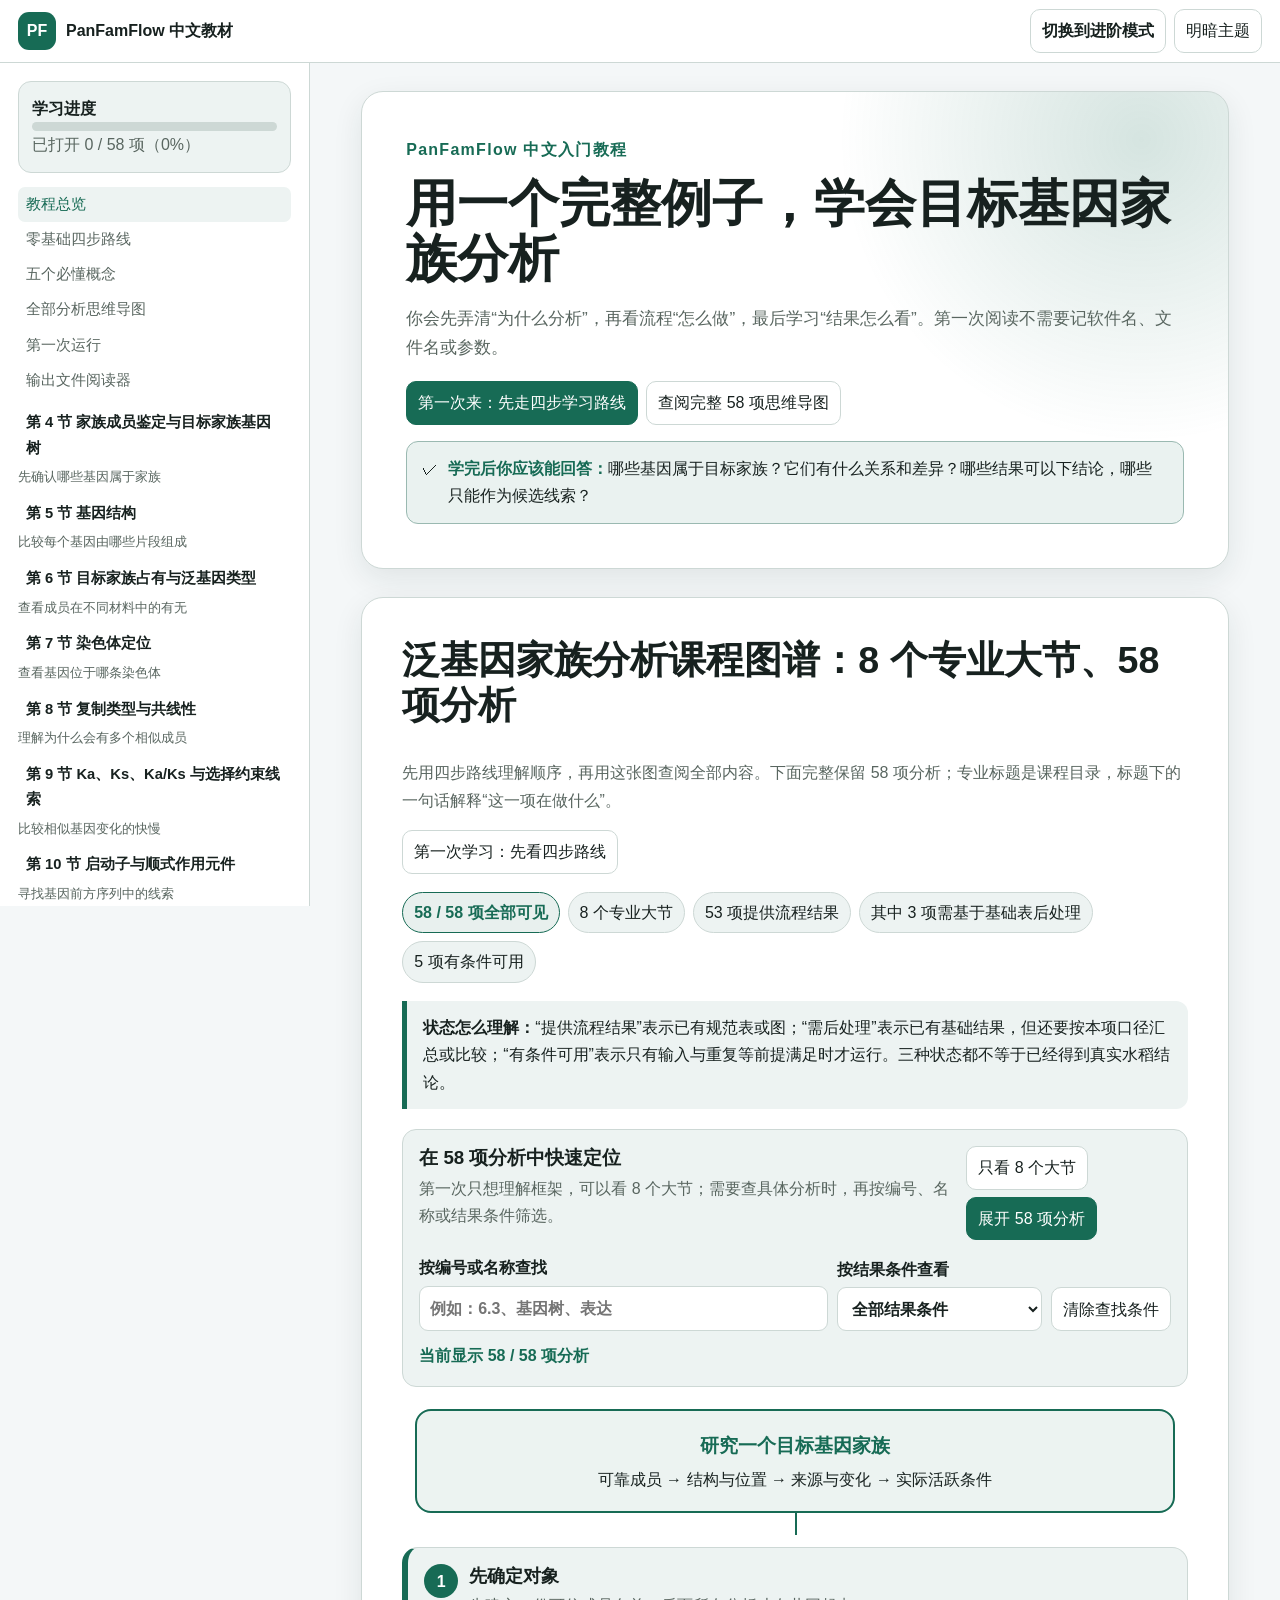
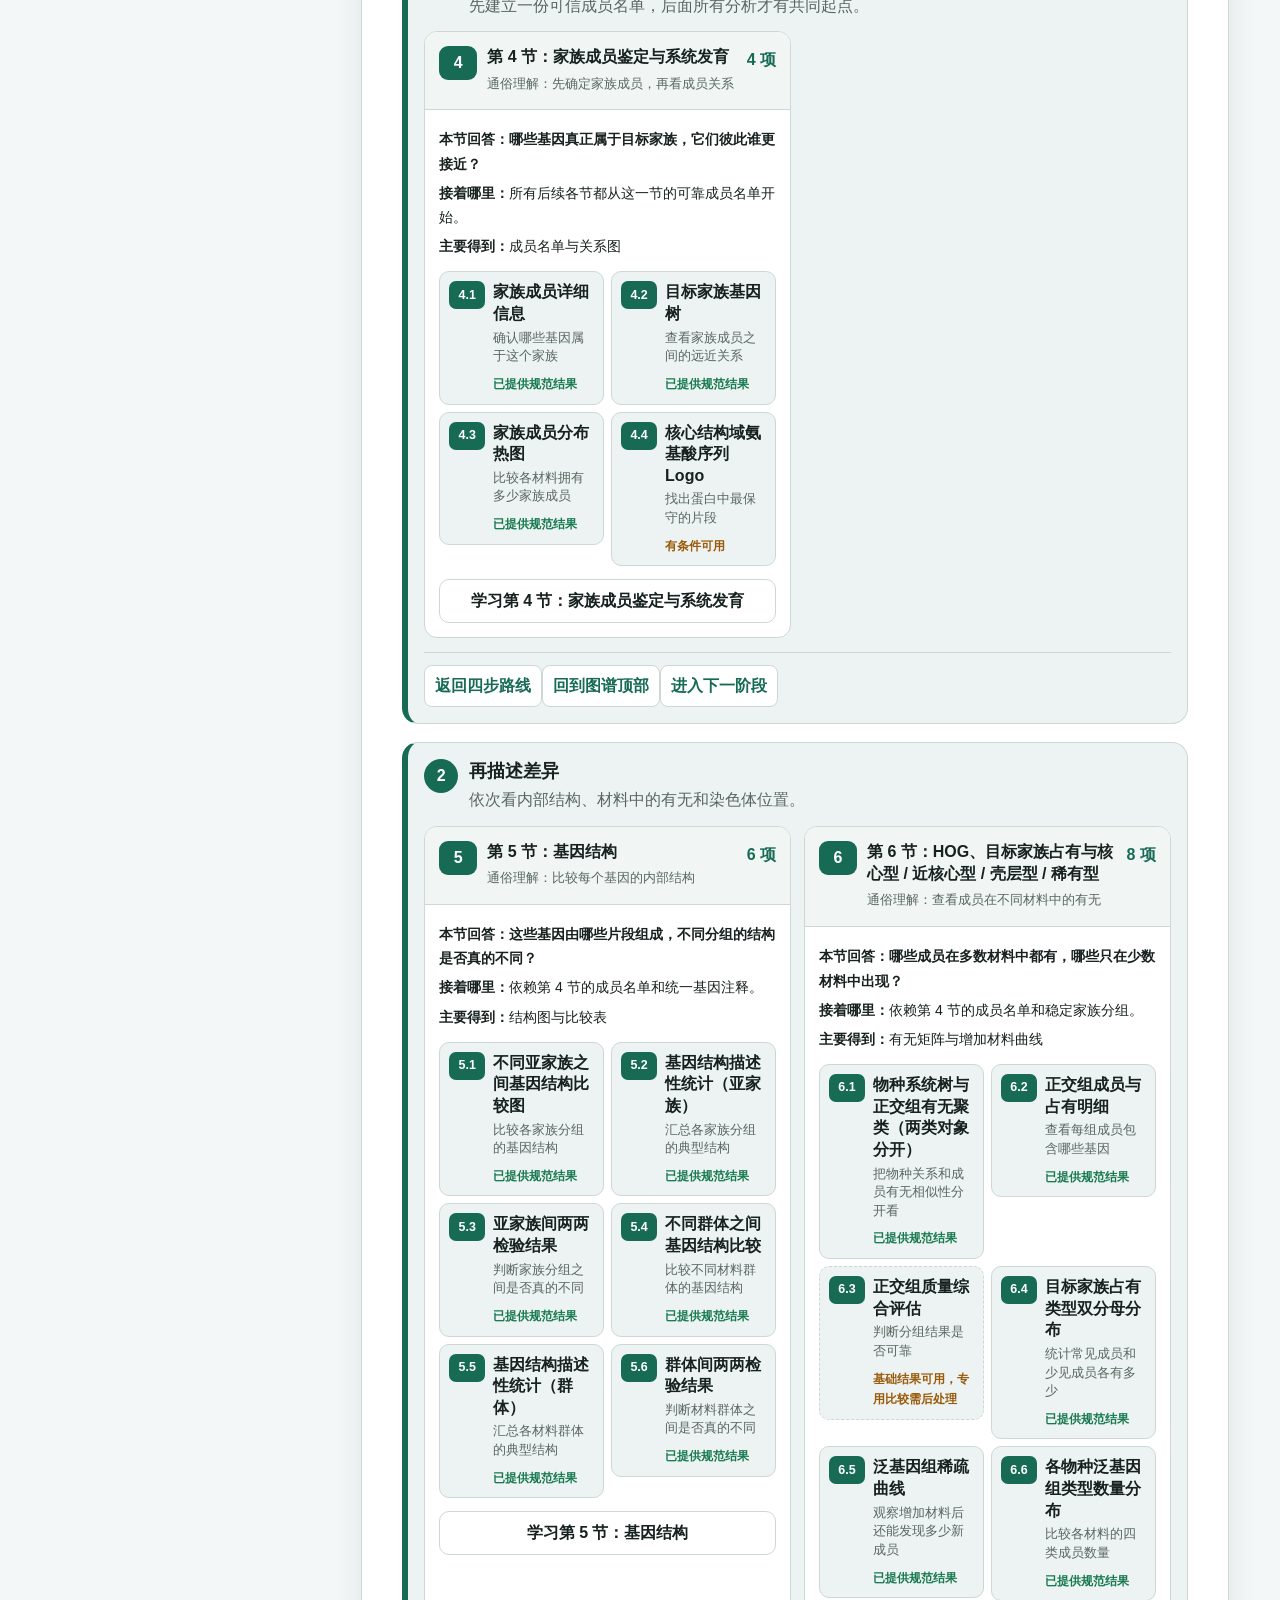
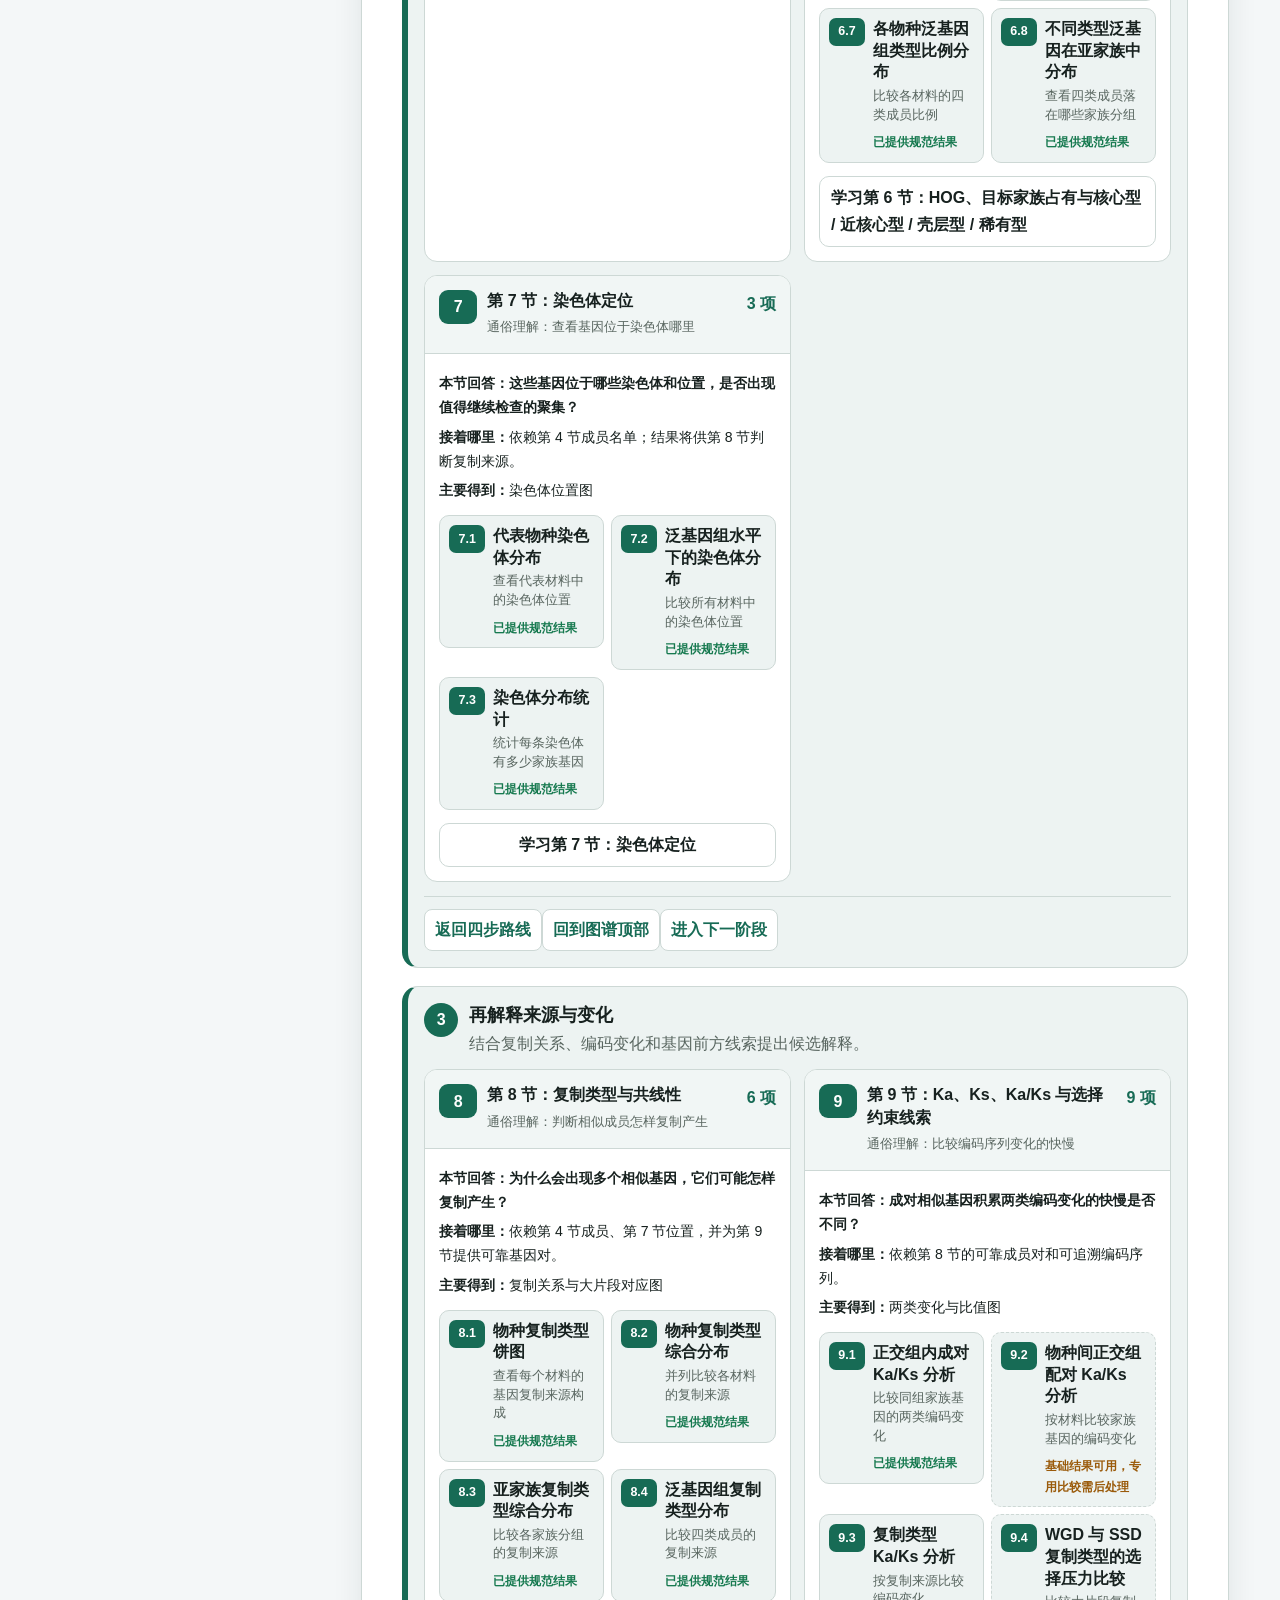
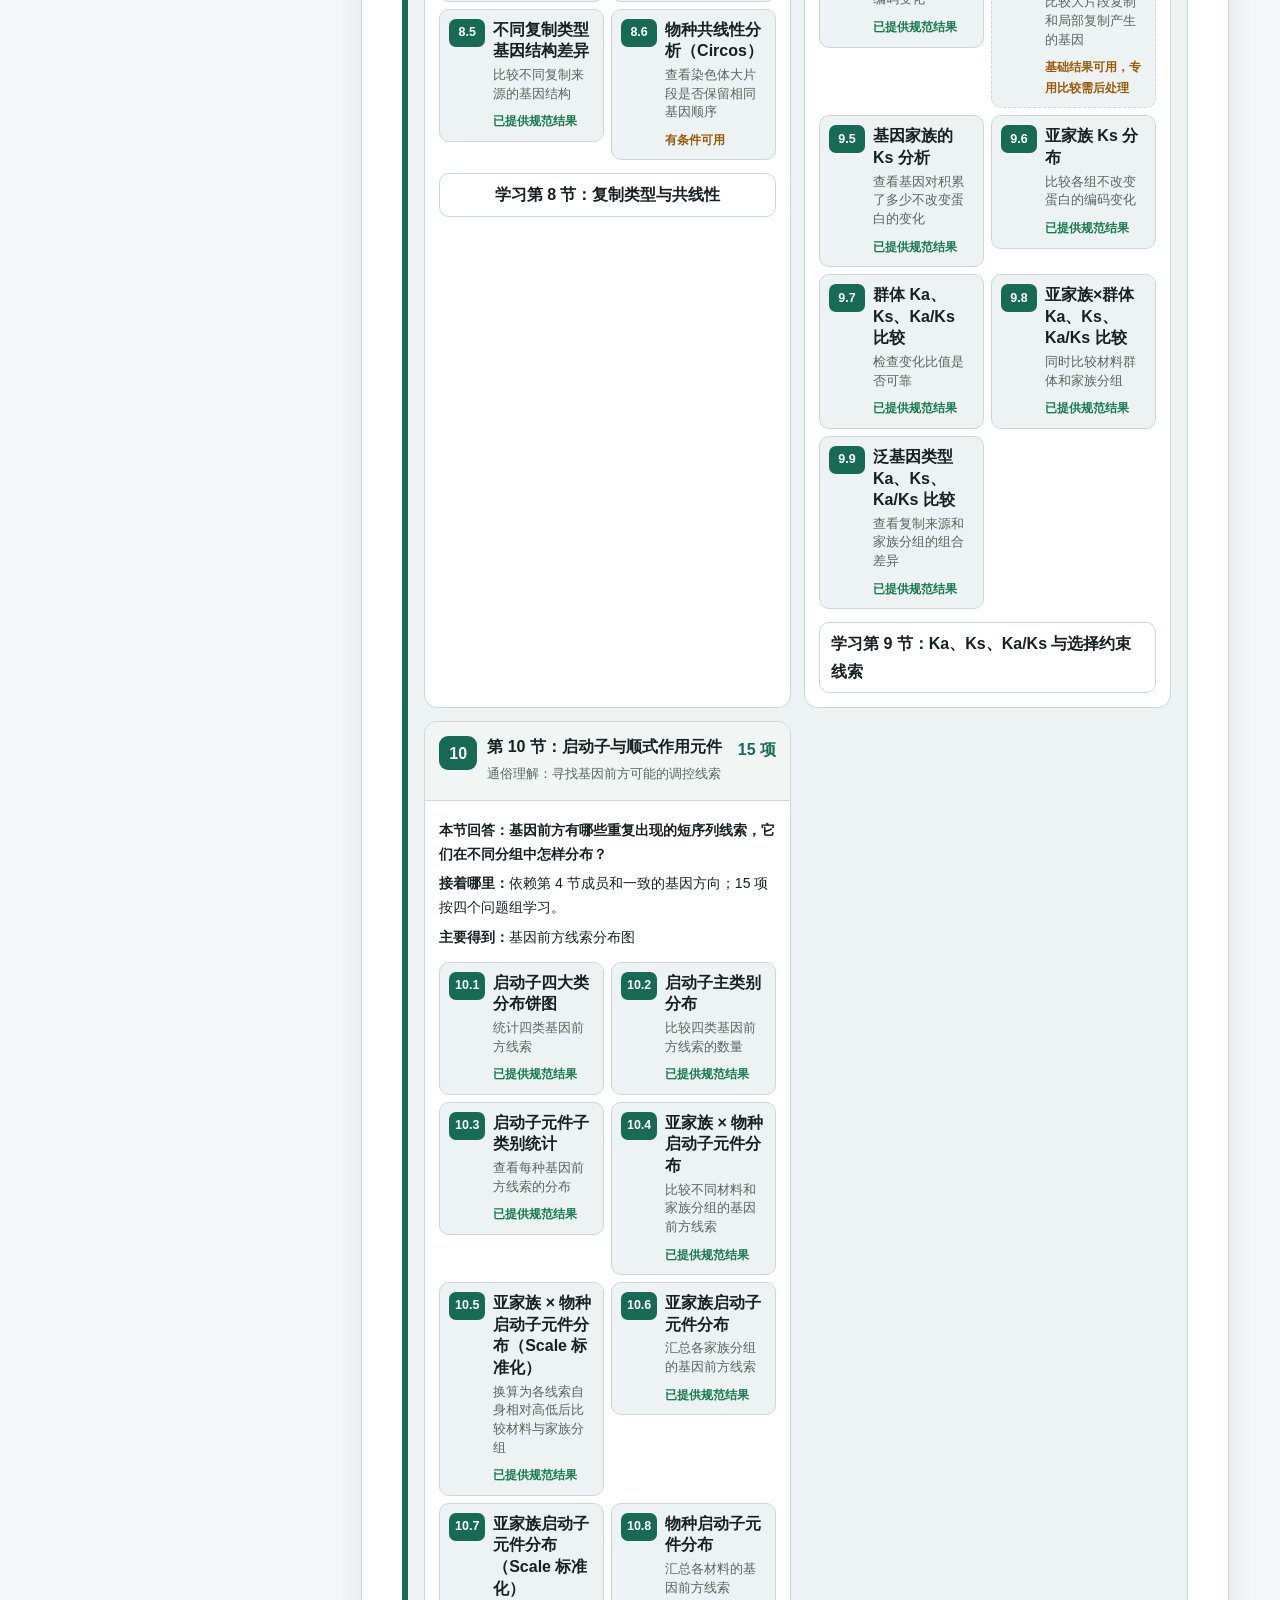
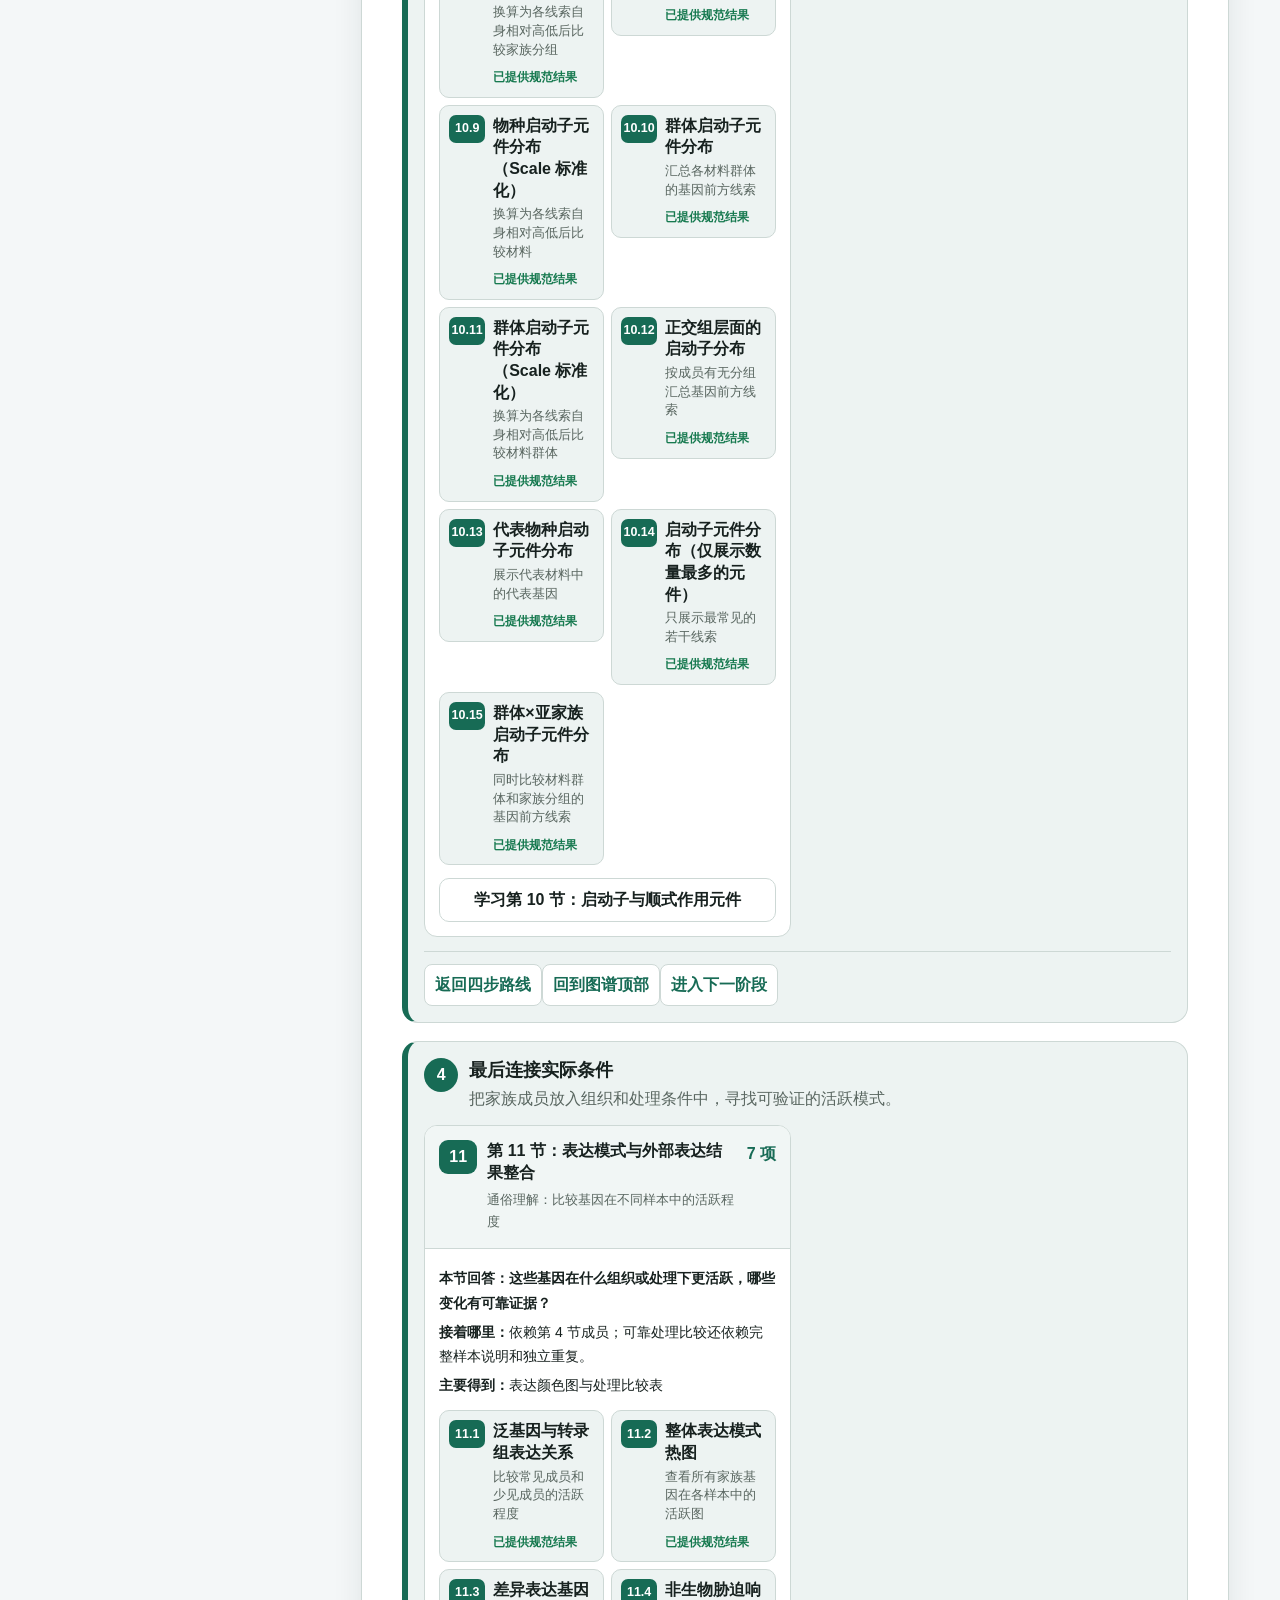
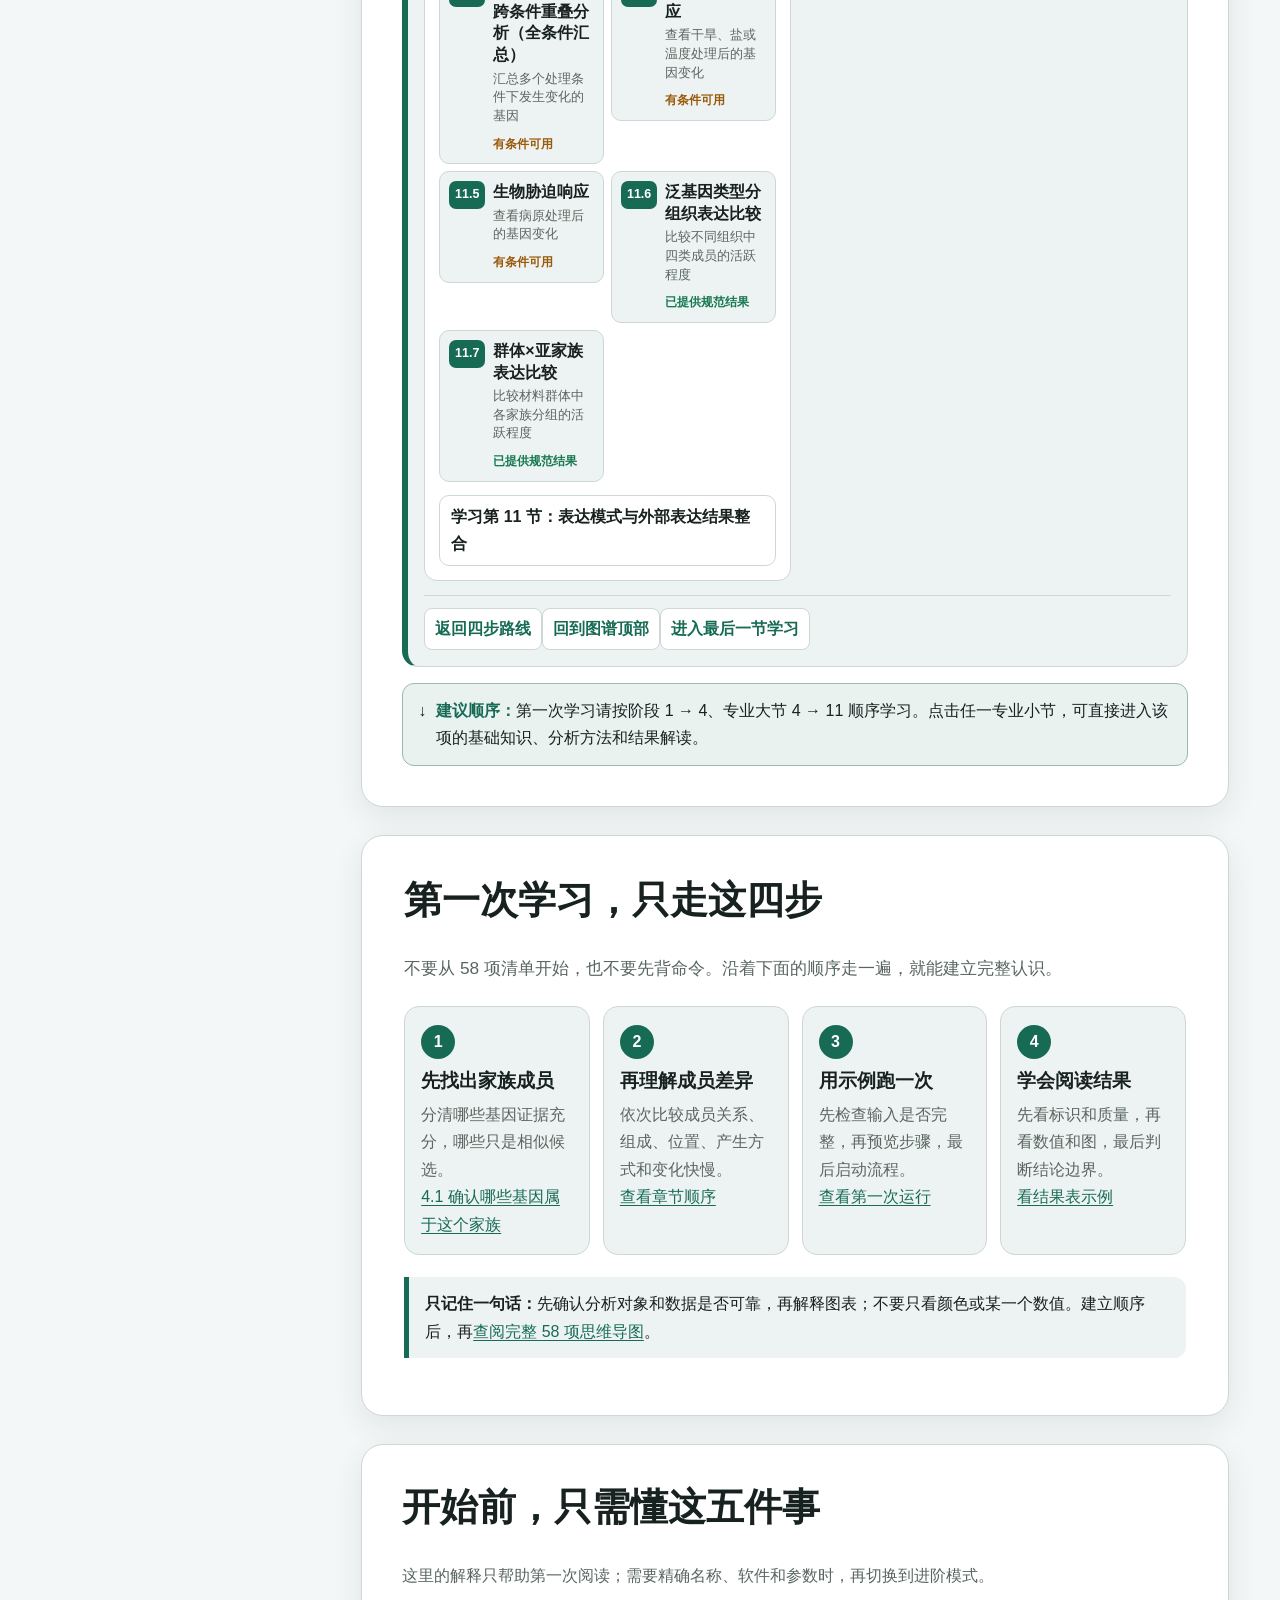
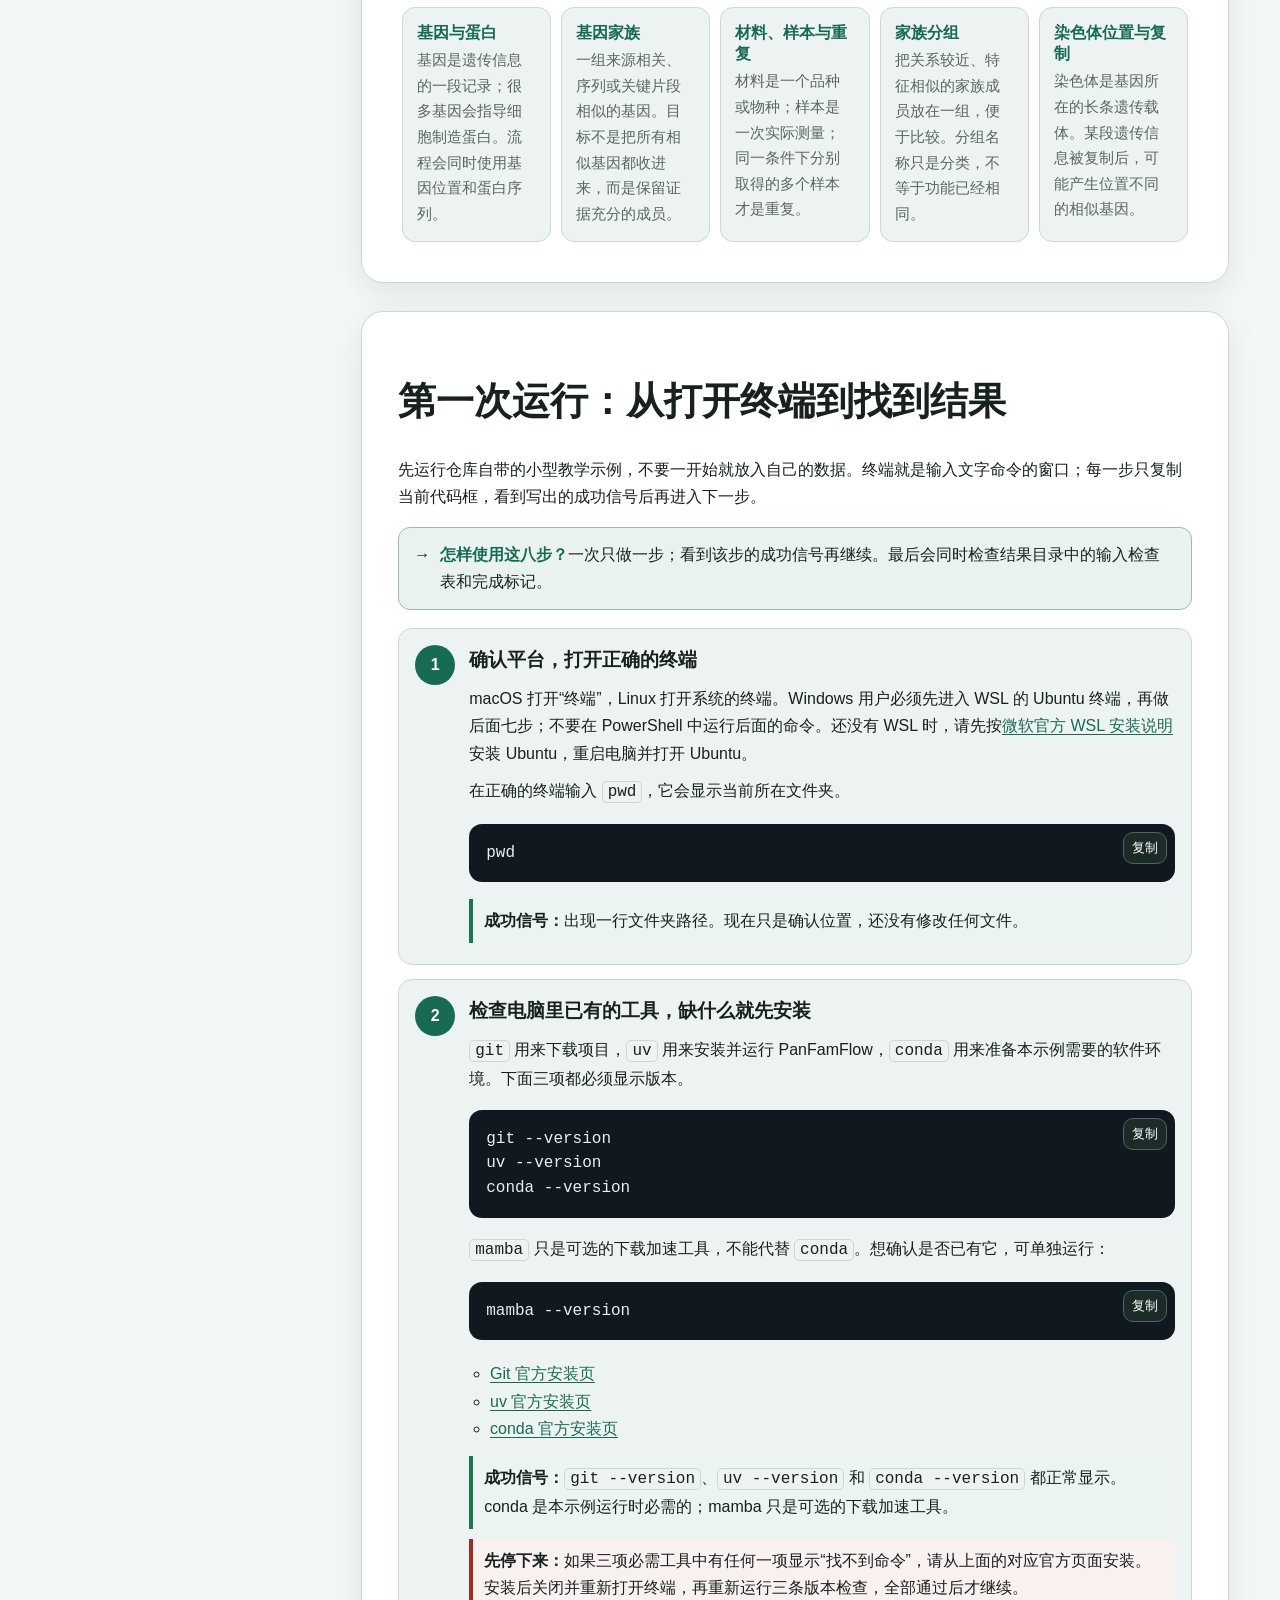
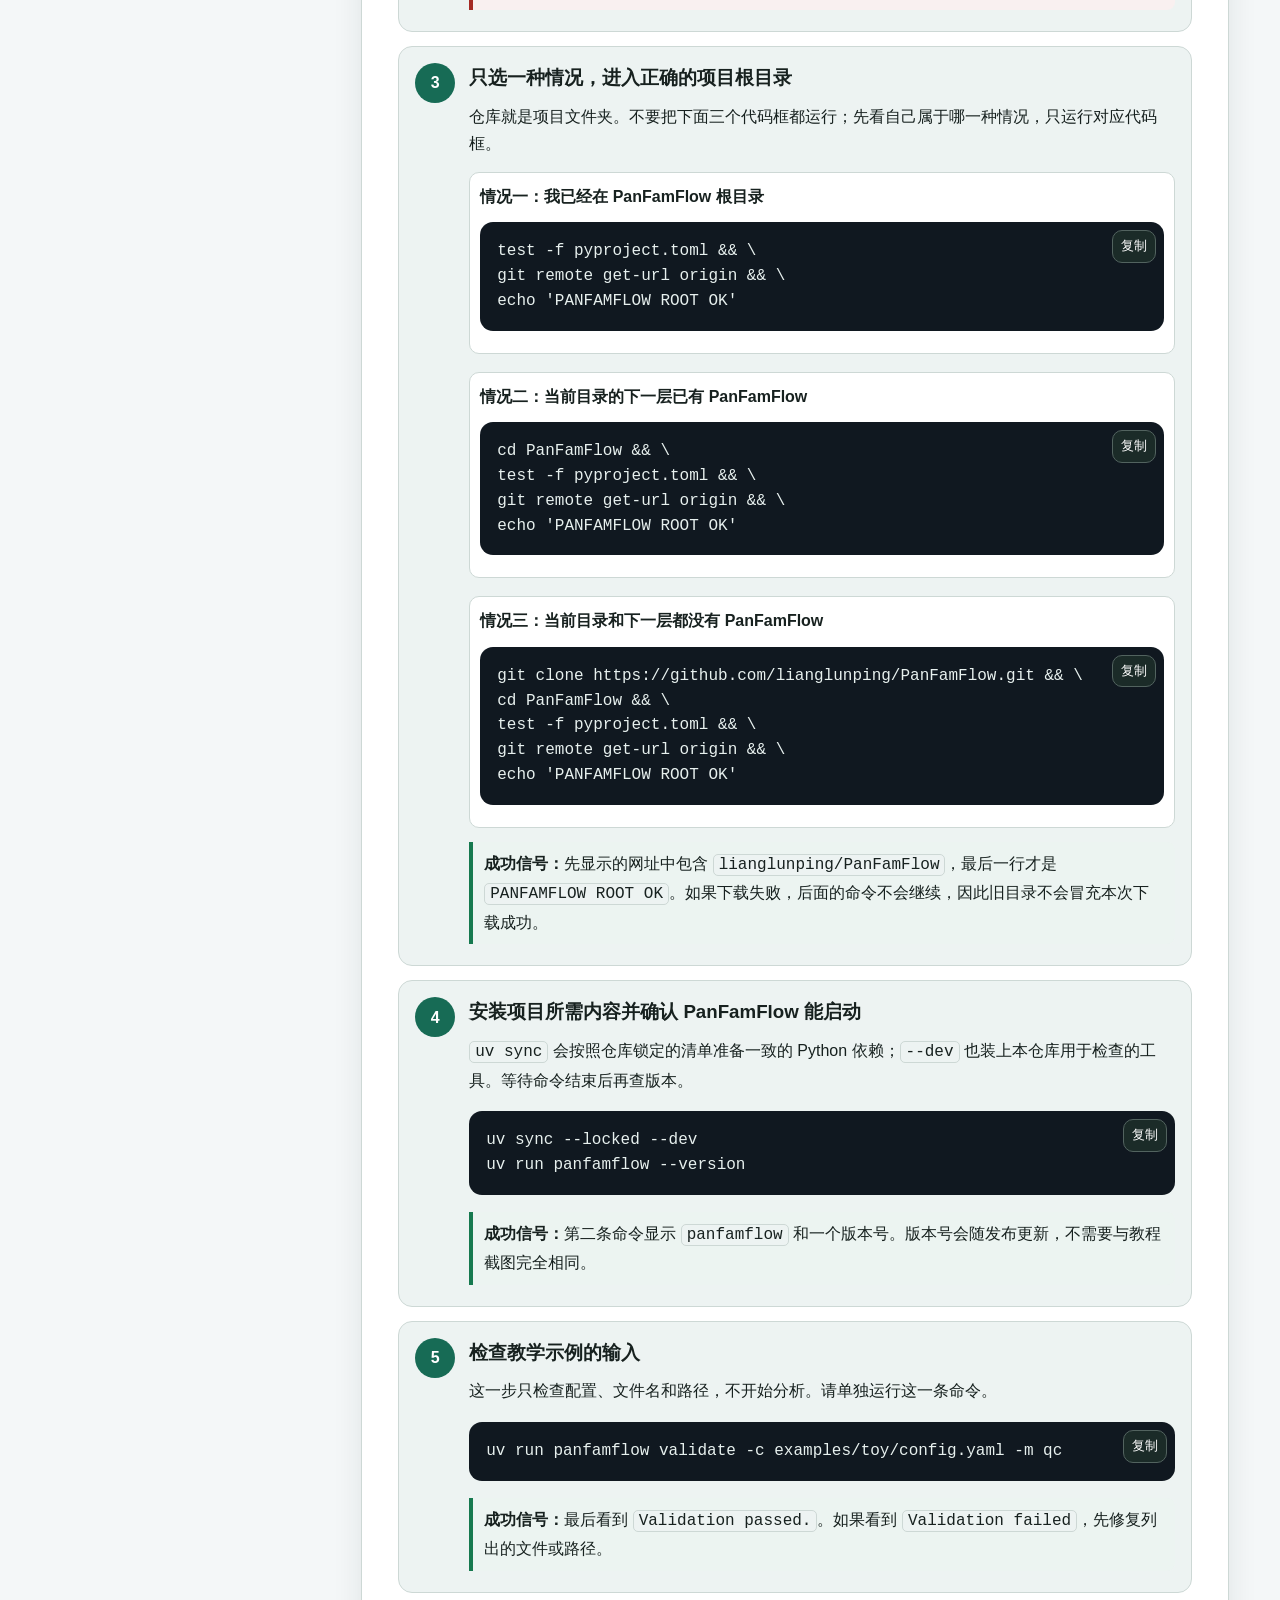
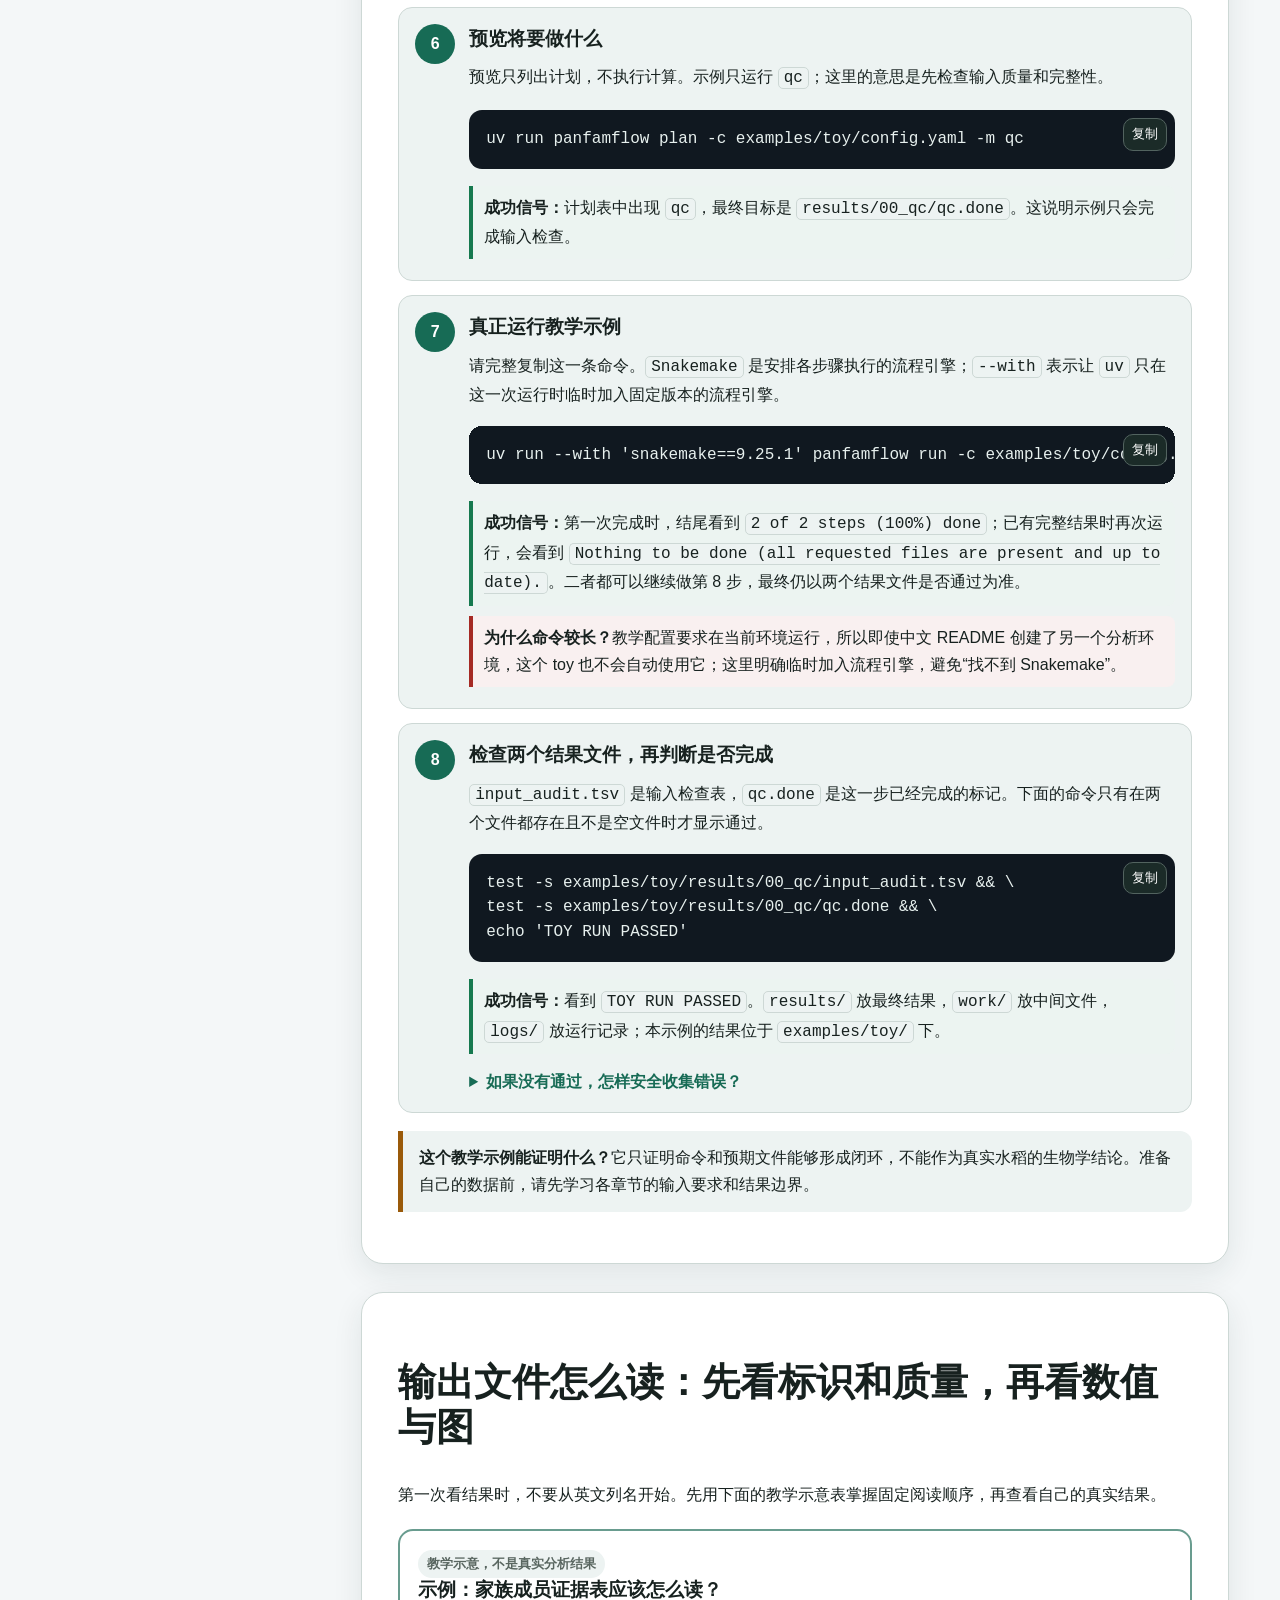
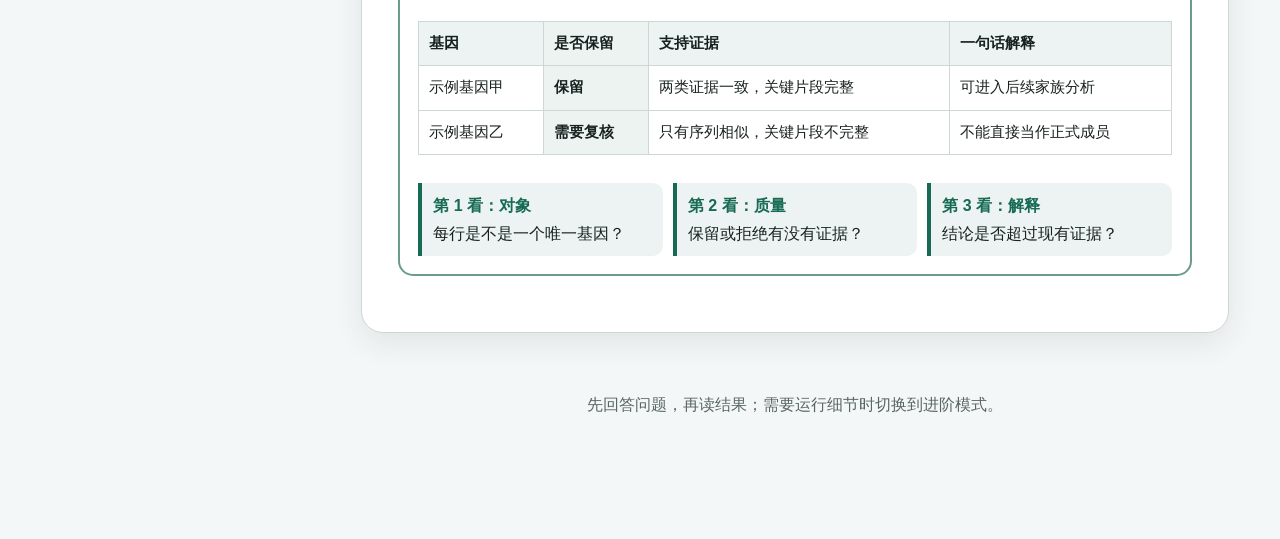
==== docs/index.html @ f328c78a "Add navigation controls to tutorial map" ====
<!doctype html>
<html lang="zh-CN">
<head>
<meta charset="utf-8">
<meta name="viewport" content="width=device-width,initial-scale=1">
<meta name="description" content="PanFamFlow 目标泛基因家族分析中文交互式教程：58 项证据状态、输入、运行、输出、QC 与科学边界。">
<meta name="color-scheme" content="light dark">
<title>PanFamFlow 中文交互式教程｜从概念到结果解读</title>
<style>
:root{--bg:#f4f7f8;--panel:#fff;--panel2:#edf3f2;--text:#17211f;--muted:#596660;--line:#cdd8d5;--brand:#176b55;--brand2:#0e4f3e;--accent:#9a5a0a;--danger:#a52a24;--ok:#16794f;--external:#5c4bb5;--unsupported:#7f2530;--code:#101820;--codeText:#e7f0ee;--focus:#ffb703;--shadow:0 10px 30px rgba(19,46,39,.09);--radius:16px;--sidebar:310px}
[data-theme="dark"]{--bg:#0b1211;--panel:#131d1a;--panel2:#1b2925;--text:#e8f1ee;--muted:#a9b8b3;--line:#334841;--brand:#63d0ae;--brand2:#91e1c8;--accent:#f0b45c;--danger:#ff9188;--ok:#76dcb7;--external:#b7a8ff;--unsupported:#ff9aa7;--code:#070c0b;--codeText:#e1ece8;--shadow:0 12px 34px rgba(0,0,0,.3)}
*{box-sizing:border-box}html{scroll-behavior:smooth;scroll-padding-top:76px}html,body{max-width:100%;overflow-x:hidden}body{margin:0;background:var(--bg);color:var(--text);font-family:-apple-system,BlinkMacSystemFont,"Segoe UI","PingFang SC","Microsoft YaHei",Arial,sans-serif;line-height:1.72}a{color:var(--brand);text-underline-offset:3px}button,input,select,textarea{font:inherit}button:focus-visible,a:focus-visible,input:focus-visible,select:focus-visible,summary:focus-visible,[tabindex]:focus-visible{outline:3px solid var(--focus);outline-offset:3px}.skip-link{position:fixed;top:-70px;left:12px;z-index:999;background:var(--brand);color:#fff;padding:8px 12px;border-radius:8px}.skip-link:focus{top:12px}.topbar{position:sticky;top:0;z-index:90;display:flex;justify-content:space-between;align-items:center;gap:12px;padding:9px 18px;border-bottom:1px solid var(--line);background:color-mix(in srgb,var(--panel) 94%,transparent);backdrop-filter:blur(12px)}.brand{display:flex;align-items:center;gap:10px;min-width:0}.brand-mark{display:grid;place-items:center;width:38px;height:38px;border-radius:11px;background:var(--brand);color:#fff;font-weight:900}.brand-text{white-space:nowrap;overflow:hidden;text-overflow:ellipsis}.top-actions{display:flex;gap:8px;align-items:center}.button,button{border:1px solid var(--line);background:var(--panel);color:var(--text);border-radius:10px;padding:7px 11px;cursor:pointer}.button{text-decoration:none;display:inline-flex;align-items:center}.button:hover,button:hover{border-color:var(--brand);color:var(--brand)}.primary{background:var(--brand)!important;color:#fff!important;border-color:var(--brand)!important}.layout{max-width:1700px;margin:auto;display:grid;grid-template-columns:var(--sidebar) minmax(0,1fr)}aside.sidebar{position:sticky;top:57px;height:calc(100vh - 57px);overflow:auto;background:var(--panel);border-right:1px solid var(--line);padding:18px}.progress-card,.filter-card{border:1px solid var(--line);background:var(--panel2);padding:13px;border-radius:13px;margin-bottom:14px}.progress-track{height:9px;background:var(--line);border-radius:99px;overflow:hidden}.progress-fill{height:100%;width:0;background:var(--brand);transition:width .25s}.progress-text,.muted{color:var(--muted)}.sidebar nav a{display:block;text-decoration:none;color:var(--muted);padding:5px 8px;border-radius:7px;font-size:.92rem}.sidebar nav a:hover,.sidebar nav a.active{background:var(--panel2);color:var(--brand)}.sidebar .nav-chapter{font-weight:800;margin-top:7px;color:var(--text)}.sidebar small{display:block;color:var(--muted)}main{min-width:0;padding:28px clamp(16px,4vw,58px) 90px}.hero,.reference-section,.chapter{background:var(--panel);border:1px solid var(--line);border-radius:22px;box-shadow:var(--shadow);margin-bottom:28px}.hero{padding:clamp(24px,5vw,58px);background:radial-gradient(circle at 90% 10%,color-mix(in srgb,var(--brand) 18%,transparent),transparent 34%),var(--panel)}.eyebrow{font-weight:900;color:var(--brand);letter-spacing:.08em;text-transform:uppercase}.hero h1{font-size:clamp(2.1rem,5vw,4.7rem);line-height:1.08;margin:.25em 0}.hero p{max-width:980px;font-size:1.08rem;color:var(--muted)}.hero-actions,.badges{display:flex;flex-wrap:wrap;gap:8px;margin-top:18px}.badge{border:1px solid var(--line);background:var(--panel2);border-radius:99px;padding:4px 10px;font-size:.88rem}.reference-section{padding:clamp(20px,3.5vw,36px)}h2{font-size:clamp(1.55rem,3vw,2.35rem);line-height:1.2}h3{line-height:1.32}code,pre{font-family:"SFMono-Regular",Consolas,"Liberation Mono",monospace}.inline-code,code:not(pre code){background:var(--panel2);border:1px solid var(--line);padding:1px 5px;border-radius:5px}.code-wrap{position:relative;margin:12px 0}.code-wrap pre{background:var(--code);color:var(--codeText);padding:17px;border-radius:13px;overflow:auto;line-height:1.55;margin:0}.copy-btn{position:absolute;right:8px;top:8px;background:#1b2b28;color:#fff;border-color:#52635f;padding:4px 8px;font-size:.82rem}.copy-btn.copied{background:var(--ok)}.callout{border-left:5px solid var(--brand);background:var(--panel2);padding:13px 16px;border-radius:0 12px 12px 0;margin:15px 0}.callout.warn{border-left-color:var(--accent)}.callout.danger{border-left-color:var(--danger)}.grid{display:grid;grid-template-columns:repeat(auto-fit,minmax(240px,1fr));gap:14px}.card{border:1px solid var(--line);background:var(--panel2);border-radius:14px;padding:15px}.state-grid{display:grid;grid-template-columns:repeat(4,minmax(0,1fr));gap:10px}.state-card{border:1px solid var(--line);border-top-width:5px;border-radius:12px;padding:13px;background:var(--panel)}.state-card.implemented{border-top-color:var(--ok)}.state-card.conditional{border-top-color:var(--accent)}.state-card.external{border-top-color:var(--external)}.state-card.unsupported{border-top-color:var(--unsupported)}.state-badge{display:inline-flex;align-items:center;border-radius:99px;padding:4px 9px;font-size:.78rem;font-weight:900;white-space:nowrap}.state-badge.implemented{background:color-mix(in srgb,var(--ok) 16%,transparent);color:var(--ok)}.state-badge.conditional{background:color-mix(in srgb,var(--accent) 17%,transparent);color:var(--accent)}.state-badge.external{background:color-mix(in srgb,var(--external) 17%,transparent);color:var(--external)}.state-badge.unsupported{background:color-mix(in srgb,var(--unsupported) 16%,transparent);color:var(--unsupported)}.filter-toolbar{display:grid;grid-template-columns:minmax(250px,2fr) repeat(2,minmax(160px,1fr));gap:10px;position:sticky;top:66px;z-index:60;padding:12px;background:color-mix(in srgb,var(--panel) 96%,transparent);border:1px solid var(--line);border-radius:13px;box-shadow:var(--shadow)}.filter-toolbar input,.filter-toolbar select,.generator input,.generator select{width:100%;border:1px solid var(--line);background:var(--panel);color:var(--text);border-radius:9px;padding:9px}.filter-summary{grid-column:1/-1;color:var(--muted);font-size:.92rem}.chapter{overflow:clip}.chapter-hero{display:flex;justify-content:space-between;gap:20px;align-items:flex-start;padding:28px;background:linear-gradient(130deg,var(--panel2),var(--panel));border-bottom:1px solid var(--line)}.chapter-kicker{font-size:.8rem;font-weight:900;color:var(--brand);letter-spacing:.07em}.chapter-hero h2{margin:.3em 0 0}.chapter-status{display:flex;flex-direction:column;gap:5px;text-align:right;color:var(--muted);font-size:.88rem}.chapter-quick-nav{display:flex;gap:7px;overflow:auto;padding:11px 20px;border-bottom:1px solid var(--line)}.chapter-quick-nav a{white-space:nowrap;text-decoration:none;background:var(--panel2);padding:4px 8px;border-radius:7px;font-size:.83rem}.chapter-foundation{padding:20px 28px;display:grid;grid-template-columns:repeat(2,minmax(0,1fr));gap:13px}.chapter-block{border:1px solid var(--line);background:var(--panel);border-radius:14px;padding:16px;min-width:0}.chapter-block h3{margin-top:0}.chapter-block[data-component="config"],.chapter-block[data-component="command"],.chapter-block[data-component="workflow"],.chapter-block[data-component="outputs"],.chapter-block[data-component="normal-abnormal"],.chapter-block[data-component="qc"]{grid-column:1/-1}.flow{display:grid;grid-template-columns:repeat(auto-fit,minmax(135px,1fr));gap:9px}.flow div{border:1px solid var(--line);background:var(--panel2);border-radius:10px;padding:10px;text-align:center;font-weight:750}.check-list{columns:2}.claim{border-left:5px solid}.claim.good{border-left-color:var(--ok);background:color-mix(in srgb,var(--ok) 7%,var(--panel))}.claim.bad{border-left-color:var(--danger);background:color-mix(in srgb,var(--danger) 6%,var(--panel))}.chapter-completion,.chapter-evidence{margin:0 28px 20px;border:1px solid var(--line);background:var(--panel2);border-radius:14px;padding:16px}.completion-grid{display:grid;grid-template-columns:repeat(auto-fit,minmax(250px,1fr));gap:8px}.analysis-list{padding:4px 28px 32px}.analysis-card{border:1px solid var(--line);border-radius:16px;margin:18px 0;background:var(--panel);box-shadow:0 4px 18px rgba(10,40,32,.05);scroll-margin-top:135px}.analysis-card.hidden{display:none}.analysis-head{display:flex;justify-content:space-between;gap:16px;align-items:flex-start;padding:18px 18px 10px}.analysis-head h3{margin:2px 0 0}.source-id{font-family:monospace;color:var(--brand);font-weight:900}.analysis-question{padding:0 18px 12px;margin:0;color:var(--muted)}.analysis-tabs{display:flex;flex-wrap:wrap;gap:5px;padding:0 18px;border-bottom:1px solid var(--line)}.analysis-tab{border-radius:8px 8px 0 0;border-bottom:0}.analysis-tab.active{background:var(--brand);color:#fff;border-color:var(--brand)}.analysis-panels{padding:16px 18px}.tab-panel{border:1px solid var(--line);background:var(--panel2);border-radius:12px;padding:15px}.js .tab-panel:not(.active){display:none}.teaching-dimension h4{margin:14px 0 4px}.teaching-dimension h4:first-child{margin-top:0}.claim-grid{display:grid;grid-template-columns:1fr 1fr;gap:10px}.claim-grid .claim{border-radius:10px;padding:10px}.toy-evidence-slot{border:1px dashed var(--accent);background:color-mix(in srgb,var(--accent) 7%,var(--panel));border-radius:11px;padding:12px 14px;margin:12px 18px}.toy-evidence-slot p{margin:.3em 0}.back-to-chapter{display:block;text-align:right;padding:0 18px 14px;font-size:.86rem}.glossary-grid{display:grid;grid-template-columns:repeat(auto-fit,minmax(260px,1fr));gap:10px}.term{border:1px solid var(--line);border-radius:11px;padding:12px;background:var(--panel2)}.term dt{font-weight:900;color:var(--brand)}.term dd{margin:4px 0 0}.table-scroll{overflow:auto}table{width:100%;border-collapse:collapse;font-size:.92rem}th,td{border:1px solid var(--line);padding:9px 10px;text-align:left;vertical-align:top}th{background:var(--panel2);position:sticky;top:0}.reader-card{border:1px solid var(--line);border-radius:12px;padding:13px;margin:10px 0}.reader-card h3{margin:0}.reader-columns{font-family:monospace;font-size:.84rem;color:var(--muted);overflow-wrap:anywhere}.exercise{border:1px solid var(--line);border-radius:13px;padding:14px;background:var(--panel2)}.exercise-options{display:grid;gap:7px}.feedback{min-height:28px;font-weight:800}.generator{display:grid;grid-template-columns:minmax(0,.85fr) minmax(0,1.15fr);gap:16px}.generator-controls{display:grid;gap:10px}.generator label{font-weight:750}.generator textarea{width:100%;min-height:510px;background:var(--code);color:var(--codeText);border:1px solid var(--line);border-radius:12px;padding:14px;font-family:monospace}.chapter-filtered{display:none!important}.mobile-menu{display:none}.no-results{display:none;padding:24px;text-align:center;color:var(--muted)}.no-results.show{display:block}.noscript{border:2px solid var(--accent);padding:12px;border-radius:12px;background:var(--panel2)}footer{padding:30px;color:var(--muted);text-align:center}.legacy-anchor{display:block;position:relative;top:-82px;height:0;visibility:hidden}.hero,.reference-section,.chapter,.chapter-block,.analysis-card,.analysis-panels,.tab-panel,.reader-card,.card,.term,.callout,.claim{min-width:0;max-width:100%}h1,h2,h3,h4,p,li,dt,dd,td,th,.reader-card,.chapter-block,.analysis-card{overflow-wrap:anywhere;word-break:normal}code:not(pre code),.reader-card h3,.chapter-block li,.chapter-block h3{overflow-wrap:anywhere;word-break:break-word}pre,.code-wrap,.table-scroll,.chapter-quick-nav{max-width:100%}img,svg,canvas{max-width:100%;height:auto}@media(max-width:1050px){.state-grid{grid-template-columns:1fr 1fr}.chapter-foundation{grid-template-columns:1fr}.chapter-block{grid-column:1!important}.filter-toolbar{grid-template-columns:1fr 1fr}.filter-toolbar input{grid-column:1/-1}.layout{grid-template-columns:1fr}.sidebar{display:none;position:fixed!important;left:0;top:57px!important;width:min(88vw,350px);z-index:85;box-shadow:var(--shadow)}.sidebar.open{display:block}.mobile-menu{display:inline-flex}main{padding:18px 13px 70px}}@media(max-width:650px){.top-actions .desktop-only{display:none}.state-grid,.filter-toolbar,.claim-grid,.generator{grid-template-columns:1fr}.chapter-hero{flex-direction:column}.chapter-status{text-align:left}.chapter-foundation,.analysis-list{padding-left:13px;padding-right:13px}.chapter-completion,.chapter-evidence{margin-left:13px;margin-right:13px}.analysis-head{flex-direction:column}.check-list{columns:1}.hero h1{font-size:2.2rem}}@media print{.topbar,.sidebar,.filter-toolbar,.copy-btn,.analysis-tabs,.chapter-completion,.button,.back-to-chapter{display:none!important}.layout{display:block}main{padding:0}.hero,.reference-section,.chapter{box-shadow:none;border-color:#bbb;break-inside:auto}.analysis-card,.chapter-block{break-inside:avoid}.js .tab-panel{display:block!important}body{background:#fff;color:#000}pre{white-space:pre-wrap!important;background:#eee!important;color:#000!important}.toy-evidence-slot{border-color:#777}}

.analysis-takeaway{margin:0 18px 13px;padding:12px 14px;border-left:5px solid var(--brand);background:color-mix(in srgb,var(--brand) 8%,var(--panel));border-radius:0 11px 11px 0;font-size:1.02rem;color:var(--text)}
.analysis-takeaway strong{color:var(--brand)}
.technical-title{margin:.28rem 0 0;color:var(--muted);font-size:.78rem;font-weight:500}.technical-title span{font-family:"SFMono-Regular",Consolas,monospace}
.state-badge{flex-direction:column;align-items:flex-start;gap:1px;line-height:1.2}.state-cn{font-size:.82rem}.state-tech{font-size:.65rem;font-weight:600;opacity:.82}.state-tech code{font-size:inherit;background:transparent;border:0;padding:0;color:inherit}
.technical-note{margin-top:12px;border:1px dashed var(--line);background:var(--panel);border-radius:10px;padding:0 12px}.technical-note summary{padding:9px 0;color:var(--muted);font-weight:750}.technical-row{padding:8px 0;border-top:1px solid var(--line)}.technical-row:first-of-type{border-top:0}.technical-row strong{display:block;color:var(--text);font-size:.84rem}.technical-block{display:block;margin-top:3px;white-space:normal;overflow-wrap:anywhere;line-height:1.55;color:var(--muted);font-size:.83rem;background:transparent!important;border:0!important;padding:0!important}
.technical-note-inline{display:block;margin-top:6px;color:var(--muted);font-size:.82rem;overflow-wrap:anywhere}
.internal-label{display:inline-flex;margin-top:6px;border:1px solid var(--accent);color:var(--accent);border-radius:99px;padding:2px 7px;font-size:.68rem;font-weight:850}
.term-category{margin-top:22px}.term-category>h3{margin-bottom:2px}.term dt{display:flex;flex-direction:column;align-items:flex-start;gap:3px}.term-cn{font-size:1.02rem;font-weight:850}.term-tech{font-size:.76rem;color:var(--muted);font-weight:500}.term-tech code{background:transparent;border:0;padding:0;color:inherit}.term dd p{margin:.45rem 0}.term dd strong{color:var(--brand)}
.chapter-kicker code{font-size:.78rem}.chapter-status small{max-width:340px}.reader-card h3{margin-bottom:4px}.reader-card .technical-term{display:block;margin-top:2px;color:var(--muted);font-size:.78rem;font-weight:500}.reader-card .technical-term code{overflow-wrap:anywhere}.reader-columns code{white-space:normal;overflow-wrap:anywhere}
.state-card .state-badge{margin-bottom:4px}.state-card .machine-help{font-size:.78rem;color:var(--muted)}
.filter-help{margin:10px 0 0;color:var(--muted);font-size:.88rem}.filter-help .internal-label{margin:0 4px}
@media(max-width:760px){.analysis-head{flex-direction:column}.state-badge{align-items:flex-start}.technical-title{overflow-wrap:anywhere}}

/* 零基础模式只改变阅读层级，不删除任何技术内容。 */
.mode-toggle{font-weight:800;white-space:nowrap}.newbie-path{padding:clamp(22px,4vw,42px)}
.newbie-path>h2{max-width:820px;margin-top:0}.newbie-lead{max-width:850px;font-size:1.08rem;color:var(--muted)}
.learning-path{display:grid;grid-template-columns:repeat(4,minmax(0,1fr));gap:13px;margin:22px 0}
.path-step{position:relative;border:1px solid var(--line);background:var(--panel2);border-radius:15px;padding:18px 16px 16px}
.path-number{display:grid;place-items:center;width:34px;height:34px;border-radius:50%;background:var(--brand);color:#fff;font-weight:900;margin-bottom:10px}
.path-step h3{margin:.2rem 0 .45rem}.path-step p{margin:0;color:var(--muted)}
.basic-concepts{padding:clamp(22px,4vw,40px)}.basic-concepts h2{margin-top:0}.basic-concepts-lead{max-width:850px;color:var(--muted)}
.basic-concepts-grid{display:grid;grid-template-columns:repeat(5,minmax(0,1fr));gap:10px;margin-top:18px}.basic-concept{border:1px solid var(--line);background:var(--panel2);border-radius:13px;padding:14px}.basic-concept h3{margin:0 0 5px;color:var(--brand);font-size:1rem}.basic-concept p{margin:0;color:var(--muted);font-size:.93rem}
.beginner-note{display:flex;align-items:flex-start;gap:10px;margin-top:16px;padding:13px 15px;border-radius:12px;background:color-mix(in srgb,var(--brand) 9%,var(--panel));border:1px solid color-mix(in srgb,var(--brand) 28%,var(--line))}
.beginner-note strong{color:var(--brand)}
.example-reader{border:2px solid color-mix(in srgb,var(--brand) 55%,var(--line));border-radius:15px;padding:18px;margin:20px 0;background:var(--panel)}
.example-reader h3{margin:0 0 4px}.example-reader .example-label{display:inline-flex;border-radius:99px;background:var(--panel2);padding:3px 9px;color:var(--muted);font-size:.82rem;font-weight:800}
.example-table{margin:14px 0}.example-table th:nth-child(2),.example-table td:nth-child(2){background:color-mix(in srgb,var(--brand) 8%,var(--panel))}
.read-three{display:grid;grid-template-columns:repeat(3,minmax(0,1fr));gap:10px;margin-top:14px}.read-three div{border-left:4px solid var(--brand);padding:9px 11px;background:var(--panel2);border-radius:0 10px 10px 0}.read-three strong{display:block;color:var(--brand)}
.chapter-map{padding:clamp(22px,4vw,40px)}.chapter-map h2{margin-top:0}.chapter-map-lead{max-width:820px;color:var(--muted)}
.chapter-map-grid{display:grid;grid-template-columns:repeat(2,minmax(0,1fr));gap:11px;margin-top:18px}.chapter-map-card{display:flex;gap:12px;align-items:flex-start;border:1px solid var(--line);background:var(--panel2);border-radius:13px;padding:14px;text-decoration:none;color:var(--text)}.chapter-map-card:hover{border-color:var(--brand);color:var(--brand)}.chapter-map-number{display:grid;place-items:center;flex:0 0 32px;height:32px;border-radius:9px;background:var(--brand);color:#fff;font-weight:900}.chapter-map-card strong{display:block}.chapter-map-card span:last-child{color:var(--muted);font-size:.92rem}
.beginner-command{margin-top:16px;border:1px solid var(--line);border-radius:12px;background:var(--panel2);padding:0 14px}.beginner-command summary{padding:12px 0;font-weight:850;color:var(--brand)}
.beginner-chapter-intro{display:none;padding:18px 28px 20px;background:color-mix(in srgb,var(--brand) 5%,var(--panel));border-bottom:1px solid var(--line)}.beginner-chapter-intro h3{margin:0 0 5px}.beginner-chapter-question{margin:0 0 13px;font-size:1.05rem}.beginner-chapter-guide{display:grid;grid-template-columns:repeat(3,minmax(0,1fr));gap:10px;margin-bottom:14px}.beginner-chapter-guide div{border:1px solid var(--line);background:var(--panel);border-radius:11px;padding:11px 12px}.beginner-chapter-guide strong{display:block;margin-bottom:3px;color:var(--brand)}.beginner-chapter-guide span{color:var(--muted);font-size:.92rem}.chapter-toggle{font-weight:850}
.chapter-quick-nav::before{display:none}.beginner-only{display:none}
.beginner-title,.beginner-guide{display:none}.advanced-title{display:inline}
.beginner-guide{margin:0 18px 18px;padding:18px;border:1px solid color-mix(in srgb,var(--brand) 35%,var(--line));border-radius:13px;background:color-mix(in srgb,var(--brand) 5%,var(--panel))}
.beginner-guide>h4{margin:0 0 4px;color:var(--brand);font-size:1.08rem}.beginner-guide>p{margin:.25rem 0 14px}
.beginner-guide-grid{display:grid;grid-template-columns:repeat(3,minmax(0,1fr));gap:10px}.beginner-guide-grid>div{border:1px solid var(--line);border-radius:11px;background:var(--panel);padding:12px}.beginner-guide-grid h5{margin:0 0 5px;color:var(--brand);font-size:.96rem}.beginner-guide-grid p{margin:0}
.analysis-micro-lesson{margin-top:16px;padding:clamp(14px,2.4vw,20px);border:2px solid color-mix(in srgb,var(--brand) 45%,var(--line));border-radius:14px;background:var(--panel)}.analysis-micro-lesson h4{margin:0 0 8px;color:var(--brand);font-size:1rem}.analysis-foundation-grid,.analysis-result-grid,.analysis-verdict-grid{display:grid;grid-template-columns:repeat(2,minmax(0,1fr));gap:11px}.analysis-foundation-grid>div,.analysis-verdict-grid>div{padding:12px;border:1px solid var(--line);border-radius:10px;background:var(--panel2)}.analysis-foundation-grid p,.analysis-verdict-grid p{margin:0}.analysis-micro-lesson>h4{margin-top:16px}.analysis-table-scroll{max-width:100%;overflow-x:auto;border:1px solid var(--line);border-radius:9px;background:var(--panel);outline-offset:3px}.analysis-table-scroll:focus-visible{outline:3px solid var(--focus)}.analysis-input-table,.analysis-example-table{width:100%;min-width:520px;border-collapse:collapse}.analysis-input-table th,.analysis-input-table td,.analysis-example-table th,.analysis-example-table td{padding:8px 10px;border-right:1px solid var(--line);border-bottom:1px solid var(--line);text-align:left;white-space:nowrap}.analysis-input-table th,.analysis-example-table th{position:static;background:color-mix(in srgb,var(--brand) 10%,var(--panel));color:var(--text)}.analysis-operation,.analysis-next{padding:11px 13px;border-left:5px solid var(--brand);border-radius:0 9px 9px 0;background:var(--panel2)}.analysis-result-grid{align-items:start;margin-top:14px}.analysis-result-grid>figure{min-width:0;max-width:100%;overflow-x:auto;margin:0;padding:12px;border:1px solid var(--line);border-radius:11px;background:var(--panel2)}.analysis-micro-figure{display:block;width:100%;min-width:680px;max-width:none;max-height:310px;border-radius:8px;background:var(--panel)}.analysis-result-grid figcaption{position:sticky;left:0;margin-top:9px;font-size:.86rem;color:var(--muted)}.analysis-micro-shapes path,.analysis-micro-shapes line{fill:none;stroke:var(--muted);stroke-width:3;stroke-linecap:round;stroke-linejoin:round}.analysis-micro-shapes .v-good{fill:#167d69}.analysis-micro-shapes .v-mid{fill:#2f6f9f}.analysis-micro-shapes .v-warn{fill:#d97706}.analysis-micro-shapes .v-bad{fill:#b43c4d}.analysis-micro-shapes .v-low{fill:#a6afac}.analysis-micro-shapes .v-neutral{fill:#fff;stroke:#64706c;stroke-width:2}.analysis-micro-shapes .v-purple{fill:#7655b5}.analysis-micro-shapes .v-grid rect{stroke:var(--panel);stroke-width:3}.analysis-micro-shapes .v-curve{stroke:#167d69;stroke-width:5}.analysis-micro-shapes .v-curve-alt{stroke:#d97706;stroke-width:4}.analysis-micro-shapes .v-chrom{stroke:color-mix(in srgb,var(--brand) 55%,var(--line));stroke-width:16}.analysis-micro-shapes .v-link{stroke:#8aa6a0;stroke-width:3}.analysis-micro-shapes .v-reference{stroke:#8aa6a0;stroke-width:2;stroke-dasharray:8 7}.analysis-reading-check{margin-top:13px;border:1px solid var(--line);border-radius:10px;background:var(--panel2)}.analysis-reading-check summary{padding:11px 13px;cursor:pointer;color:var(--brand);font-weight:850}.analysis-reading-check p{margin:0;padding:0 13px 13px}.analysis-verdict-grid{margin-top:13px}.analysis-normal{border-left:5px solid var(--ok)!important;background:color-mix(in srgb,var(--ok) 8%,var(--panel))!important}.analysis-stop{border-left:5px solid var(--danger)!important;background:color-mix(in srgb,var(--danger) 7%,var(--panel))!important}.analysis-teaching-note{margin:12px 0 0!important;padding-top:10px;border-top:1px solid var(--line);color:var(--muted);font-size:.86rem}
.analysis-micro-shapes text{fill:var(--text);font-size:13px}.analysis-micro-shapes .micro-column-label{fill:var(--brand);font-weight:850}.analysis-micro-shapes .micro-row-label{font-weight:800}.analysis-micro-shapes .micro-row-value,.analysis-micro-shapes .micro-plot-contract{font-size:12px}.analysis-micro-shapes .micro-plot-contract{fill:var(--muted)}
.analysis-result-grid>div{min-width:0;max-width:100%}
@media(max-width:760px){.analysis-result-grid{grid-template-columns:minmax(0,1fr)}}
.beginner-warning{margin:13px 0 0!important;padding:11px 13px;border-left:5px solid var(--danger);border-radius:0 9px 9px 0;background:color-mix(in srgb,var(--danger) 6%,var(--panel))}.beginner-warning strong{color:var(--danger)}
.beginner-condition{margin:10px 0 0!important;padding:10px 13px;border-radius:9px;background:var(--panel2);color:var(--muted)}.beginner-condition strong{color:var(--text)}
.mindmap-root{display:flex;flex-direction:column;align-items:center;text-align:center;gap:4px;max-width:760px;margin:22px auto;padding:18px;border:2px solid var(--brand);border-radius:16px;background:color-mix(in srgb,var(--brand) 8%,var(--panel));position:relative}.mindmap-root strong{font-size:1.2rem;color:var(--brand)}.mindmap-root::after{content:"";position:absolute;left:50%;bottom:-24px;width:2px;height:24px;background:var(--brand)}
.mindmap-summary{display:flex;flex-wrap:wrap;gap:8px;margin:18px 0}.mindmap-summary>*{padding:6px 11px;border:1px solid var(--line);border-radius:99px;background:var(--panel2)}.mindmap-summary strong{border-color:var(--brand);background:color-mix(in srgb,var(--brand) 10%,var(--panel));color:var(--brand)}
.mindmap-finder{margin:20px 0;padding:16px;border:1px solid var(--line);border-radius:14px;background:var(--panel2)}.mindmap-finder-heading{display:flex;justify-content:space-between;align-items:flex-start;gap:16px}.mindmap-finder-heading h3{margin:0}.mindmap-finder-heading p{margin:4px 0 0;color:var(--muted)}.mindmap-view-switch{display:flex;flex-wrap:wrap;gap:7px}.mindmap-view-switch button[aria-pressed="true"]{background:var(--brand);border-color:var(--brand);color:#fff}.mindmap-finder-fields{display:grid;grid-template-columns:minmax(220px,2fr) minmax(190px,1fr) auto;gap:9px;align-items:end;margin-top:14px}.mindmap-finder-fields label{display:grid;gap:4px;font-weight:750}.mindmap-finder-fields input,.mindmap-finder-fields select{width:100%;min-height:44px;border:1px solid var(--line);border-radius:9px;background:var(--panel);color:var(--text);padding:8px 10px}.mindmap-finder-fields button{min-height:44px}.mindmap-filter-summary{margin:11px 0 0;color:var(--brand);font-weight:850}.mindmap-no-results{margin:12px 0 0;padding:12px;border-left:5px solid var(--accent);background:var(--panel);border-radius:0 9px 9px 0}.mindmap-analysis-item.map-filtered,.mindmap-branch.map-filtered,.mindmap-stage.map-filtered{display:none}.chapter-map.map-overview .mindmap-analysis-list{display:none}.chapter-map.map-overview .mindmap-branch-body>p:not(.mindmap-chapter-question){display:none}.chapter-map.map-overview .mindmap-branch-body{padding-top:9px}.chapter-map.map-overview .mindmap-start{margin-top:5px}
.mindmap-stages{display:grid;gap:18px;margin-top:34px}.mindmap-stage{border:1px solid var(--line);border-left:6px solid var(--brand);border-radius:16px;background:var(--panel2);padding:16px}.mindmap-stage>header{display:flex;gap:11px;align-items:flex-start;margin-bottom:12px}.mindmap-stage>header h3{margin:0;font-size:1.15rem}.mindmap-stage>header p{margin:3px 0 0;color:var(--muted)}.mindmap-stage-number{display:grid;place-items:center;flex:0 0 34px;height:34px;border-radius:50%;background:var(--brand);color:#fff;font-weight:900}.mindmap-stage-chapters{display:grid;grid-template-columns:repeat(2,minmax(0,1fr));gap:13px}.mindmap-branch{min-width:0;border:1px solid var(--line);border-radius:13px;background:var(--panel);overflow:hidden}.mindmap-branch-heading{display:grid;grid-template-columns:auto minmax(0,1fr) auto;gap:10px;align-items:start;padding:14px;border-bottom:1px solid var(--line);background:color-mix(in srgb,var(--brand) 6%,var(--panel))}.mindmap-branch-heading strong,.mindmap-branch-heading small{display:block}.mindmap-branch-heading strong{font-size:1rem;line-height:1.4}.mindmap-branch-heading small{margin-top:4px;color:var(--muted)}.mindmap-branch-heading em{font-style:normal;color:var(--brand);font-weight:850;white-space:nowrap}.mindmap-chapter{display:grid;place-items:center;min-width:38px;height:34px;border-radius:9px;background:var(--brand);color:#fff;font-weight:900}.mindmap-branch-body{padding:12px 14px 14px}.mindmap-branch-body>p{margin:5px 0;font-size:.88rem}.mindmap-chapter-question{font-weight:750;color:var(--text)}.mindmap-analysis-list{display:grid;grid-template-columns:repeat(2,minmax(0,1fr));gap:7px;list-style:none;margin:13px 0;padding:0}.mindmap-analysis-item{min-width:0}.mindmap-analysis-item>a{display:grid;grid-template-columns:auto minmax(0,1fr);gap:8px;min-height:86px;padding:9px;border:1px solid var(--line);border-radius:10px;background:var(--panel2);text-decoration:none;color:var(--text)}.mindmap-analysis-item>a:hover{border-color:var(--brand);box-shadow:0 3px 12px rgba(10,40,32,.08)}.mindmap-analysis-number{display:grid;place-items:center;align-self:start;min-width:36px;height:28px;border-radius:7px;background:var(--brand);color:#fff;font-size:.78rem;font-weight:900}.mindmap-analysis-copy{min-width:0}.mindmap-analysis-copy strong,.mindmap-analysis-copy small{display:block}.mindmap-analysis-copy strong{line-height:1.35}.mindmap-analysis-copy small{margin-top:4px;color:var(--muted);line-height:1.4}.mindmap-analysis-state{grid-column:2;justify-self:start;color:var(--ok);font-size:.75rem;font-weight:850}.mindmap-analysis-item.conditionally_available .mindmap-analysis-state{color:var(--accent)}.mindmap-start{display:flex;margin-top:10px;justify-content:center;width:100%;font-weight:850}.chapter-plain-title{margin:2px 0 8px;color:var(--muted)}
.chapter-lesson-heading{display:flex;justify-content:space-between;gap:14px;align-items:flex-start}.chapter-lesson-heading h3{font-size:1.45rem}.lesson-label{display:inline-flex;color:var(--brand);font-weight:900}.lesson-count{white-space:nowrap;border:1px solid var(--brand);border-radius:99px;padding:4px 10px;color:var(--brand);font-weight:850}.chapter-lesson-layout{display:grid;grid-template-columns:minmax(280px,.8fr) minmax(0,1.6fr);gap:14px}.lesson-diagram{border:1px solid var(--line);border-radius:14px;background:var(--panel);padding:16px;min-height:250px}.lesson-diagram>h4{margin:0 0 15px;color:var(--brand)}.chapter-lesson-grid{display:grid;grid-template-columns:1fr 1fr;gap:10px}.chapter-lesson-grid article{border:1px solid var(--line);border-radius:12px;background:var(--panel);padding:13px}.chapter-lesson-grid h4{margin:0 0 6px;color:var(--brand)}.chapter-lesson-grid p{margin:5px 0}.lesson-boundary{padding:9px;border-left:4px solid var(--danger);background:color-mix(in srgb,var(--danger) 5%,var(--panel));border-radius:0 8px 8px 0}.lesson-dependency{padding:11px 13px;background:var(--panel2);border-radius:10px}.lesson-subgroups{margin:14px 0}.lesson-subgroups>h4{color:var(--brand)}.lesson-subgroup-grid{display:grid;grid-template-columns:repeat(4,minmax(0,1fr));gap:9px}.lesson-subgroup-grid>div{border:1px solid var(--line);border-radius:11px;background:var(--panel);padding:11px}.lesson-subgroup-grid h4{margin:0 0 5px}.lesson-subgroup-grid ol{margin:0;padding-left:1.2rem}.lesson-subgroup-grid li{margin:4px 0}.lesson-subgroup-grid a{font-size:.88rem}
.course-concept-figure{margin:0}.course-concept-figure figcaption{margin-top:13px;padding-top:10px;border-top:1px solid var(--line);color:var(--muted);font-size:.85rem}.course-worked-example{margin:22px 0 16px;border:2px solid color-mix(in srgb,var(--brand) 56%,var(--line));border-radius:16px;background:var(--panel);padding:clamp(15px,2.5vw,24px)}.course-example-heading{display:flex;justify-content:space-between;gap:14px;align-items:flex-start}.course-example-heading h4{margin:5px 0 0;font-size:1.3rem}.course-example-heading>strong{max-width:260px;padding:7px 10px;border-radius:9px;background:color-mix(in srgb,var(--accent) 12%,var(--panel));color:var(--accent);font-size:.84rem}.course-example-label{display:inline-flex;padding:3px 9px;border-radius:99px;background:var(--brand);color:#fff;font-size:.78rem;font-weight:900}.course-input{margin:17px 0;padding:12px 14px;border-left:5px solid var(--brand);background:var(--panel2);border-radius:0 10px 10px 0}.course-step-list{display:grid;grid-template-columns:repeat(4,minmax(0,1fr));counter-reset:course-step;list-style:none;padding:0;gap:9px}.course-step-list li{counter-increment:course-step;padding:12px;border:1px solid var(--line);border-radius:10px;background:var(--panel2)}.course-step-list li::before{content:counter(course-step);display:grid;place-items:center;width:26px;height:26px;margin-bottom:7px;border-radius:50%;background:var(--brand);color:#fff;font-weight:900}.course-result-layout{display:grid;grid-template-columns:minmax(0,1.55fr) minmax(240px,.65fr);gap:13px;margin-top:18px}.course-result-figure{margin:0;border:1px solid var(--line);border-radius:13px;padding:14px;background:var(--panel2)}.course-result-figure h5,.course-read-order h5,.course-table-block h5,.course-verdict-grid h5{margin:0 0 9px;color:var(--brand);font-size:1rem}.course-result-figure svg{display:block;width:100%;max-height:390px;border-radius:9px;background:var(--panel)}.course-result-figure figcaption{margin-top:10px;padding:10px;border-radius:8px;background:var(--panel);font-size:.88rem}.course-read-order{border:1px solid var(--line);border-radius:13px;padding:14px;background:var(--panel2)}.course-read-order ol{padding-left:1.3rem}.course-read-order li{margin:8px 0}.course-read-order p{padding:10px;border-radius:8px;background:var(--panel)}.course-table-block{margin-top:15px}.course-example-table{min-width:620px}.course-example-table th{background:color-mix(in srgb,var(--brand) 12%,var(--panel));position:static}.course-verdict-grid{display:grid;grid-template-columns:1fr 1fr;gap:11px;margin-top:14px}.course-verdict-grid article{padding:13px;border-radius:11px}.course-normal{border-left:5px solid var(--ok);background:color-mix(in srgb,var(--ok) 8%,var(--panel))}.course-warning{border-left:5px solid var(--danger);background:color-mix(in srgb,var(--danger) 7%,var(--panel))}.course-verdict-grid p{margin:0}.course-next{padding:12px 14px;margin:14px 0 0;border-radius:10px;background:color-mix(in srgb,var(--brand) 9%,var(--panel))}.course-inventory{margin:15px 0;border:1px solid var(--line);border-radius:12px;background:var(--panel)}.course-inventory summary{padding:12px 14px;cursor:pointer;color:var(--brand);font-weight:850}.course-inventory>p,.course-inventory>ol{margin:0;padding:0 18px 14px}.course-inventory>ol{padding-left:2.7rem;columns:2}.course-inventory li{margin:5px 0}.course-chapter-nav{display:flex;justify-content:space-between;gap:10px;margin:14px 0}.course-chapter-nav a{display:inline-flex;align-items:center;min-height:44px;padding:8px 12px;border:1px solid var(--line);border-radius:9px;background:var(--panel);text-decoration:none;font-weight:800}.course-result-figure .axis line,.course-result-figure .chromosome-lines line{stroke:var(--muted);stroke-width:2}.course-result-figure text{fill:var(--text);font-size:15px}.course-result-figure .tree-lines path,.course-result-figure .curve,.course-result-figure .reference-line{fill:none;stroke:var(--brand);stroke-width:4}.course-result-figure .good,.course-result-figure .points circle{fill:#167d69}.course-result-figure .review,.course-result-figure .points .alt,.course-result-figure .warning-zone{fill:#d97706}.course-result-figure .bad,.course-result-figure .points .down{fill:#b43c4d}.course-result-figure .points .up{fill:#2f6f9f}.course-result-figure .gene-boxes rect,.course-result-figure .synteny-genes rect{fill:#2f6f9f}.course-result-figure .gene-boxes line{stroke:var(--muted);stroke-width:4}.course-result-figure .matrix-cells rect{fill:#167d69}.course-result-figure .matrix-cells .empty{fill:var(--line)}.course-result-figure .chromosome-lines line{stroke-width:15;stroke-linecap:round}.course-result-figure .synteny-links line{stroke:#8aa6a0;stroke-width:3}.course-result-figure .synteny-genes .target{fill:#d97706;stroke:#8a4a00;stroke-width:4}.course-result-figure .reference-line{stroke:#8aa6a0;stroke-dasharray:8 7;stroke-width:2}.course-result-figure .h1{fill:#d8ebe5}.course-result-figure .h2{fill:#68ad99}.course-result-figure .h3{fill:#176b55}.course-result-figure .warning-zone{opacity:.22}
.diagram-flow{display:grid;gap:8px;align-items:center;text-align:center}.diagram-flow span{padding:8px;border:1px solid var(--line);border-radius:9px;background:var(--panel2);font-weight:800}.diagram-flow b{color:var(--brand)}.diagram-flow .diagram-good{border-color:var(--ok);background:color-mix(in srgb,var(--ok) 10%,var(--panel))}.diagram-side{margin-top:13px;padding:9px;border-radius:9px;background:var(--panel2);font-size:.88rem;color:var(--muted)}.gene-model{display:flex;align-items:center;margin:60px 0 45px}.gene-model i{height:4px;flex:1;background:var(--muted)}.gene-model b{padding:12px 8px;border-radius:5px;background:var(--brand);color:#fff;font-size:.78rem;white-space:nowrap}.diagram-legend{display:flex;flex-wrap:wrap;gap:10px;color:var(--muted);font-size:.84rem}.diagram-legend>span{display:flex;align-items:center;gap:5px}.legend-box{width:16px;height:12px;background:var(--brand)}.legend-line{width:18px;height:3px;background:var(--muted)}.presence-demo{display:grid;grid-template-columns:1.3fr repeat(4,1fr);gap:5px;align-items:center;text-align:center}.presence-demo strong{text-align:left}.presence-demo i,.legend-dot{width:20px;height:20px;border-radius:5px;background:var(--line);margin:auto}.presence-demo i.on,.legend-dot.on{background:var(--brand)}.chromosome-demo{display:grid;gap:20px;margin:30px 0}.chromosome-demo>div{position:relative;height:18px;border-radius:99px;background:color-mix(in srgb,var(--brand) 18%,var(--line))}.chromosome-demo span{position:absolute;left:0;top:-21px;font-size:.78rem}.chromosome-demo b{position:absolute;left:var(--p);top:-4px;width:8px;height:26px;border-radius:5px;background:var(--accent)}.duplication-demo{display:grid;gap:10px}.duplication-demo>div{border:1px solid var(--line);border-radius:10px;padding:9px}.duplication-demo p{display:flex;align-items:center;gap:4px;margin:5px 0}.duplication-demo i{width:22px;height:14px;background:var(--brand);border-radius:3px}.duplication-demo span{height:3px;flex:1;background:var(--line)}.duplication-demo small{color:var(--muted)}.coding-demo{display:grid;grid-template-columns:repeat(2,1fr);gap:8px}.coding-demo>div{display:flex;flex-direction:column;gap:4px;padding:10px;border:1px solid var(--line);border-radius:9px}.coding-demo span{color:var(--muted);font-size:.82rem}.coding-demo b,.coding-demo strong{color:var(--brand)}.coding-demo .ratio{grid-column:1/-1;text-align:center;background:var(--panel2)}.promoter-demo{display:grid;grid-template-columns:auto 1fr auto;align-items:center;gap:8px;margin:28px 0}.promoter-demo>div{display:flex;align-items:center}.promoter-demo i{height:4px;flex:1;background:var(--muted)}.promoter-demo b{width:12px;height:24px;background:var(--accent);border-radius:3px}.promoter-demo>strong{padding:12px;background:var(--brand);color:#fff;border-radius:6px}.legend-signal{width:12px;height:18px;background:var(--accent)}.promoter-summary-demo{display:grid;grid-template-columns:auto auto minmax(0,1fr);gap:8px;align-items:center;margin-top:14px;padding:10px;border:1px solid var(--line);border-radius:10px;background:var(--panel2)}.promoter-summary-demo>b{color:var(--brand)}.promoter-summary-demo>div{display:grid;grid-template-columns:1fr 1fr;gap:5px}.promoter-summary-demo span{padding:5px;border-radius:6px;background:var(--panel);font-size:.78rem;text-align:center}.color-range-demo{display:grid;grid-template-columns:1fr 1fr;gap:8px;margin-top:9px}.color-range-demo>div{padding:9px;border:1px solid var(--line);border-radius:9px}.color-range-demo strong,.color-range-demo small{display:block}.color-range-demo p{display:grid;grid-template-columns:repeat(3,1fr);gap:4px;margin:7px 0}.color-range-demo .split-scales p{grid-template-columns:auto repeat(3,1fr);align-items:center}.color-range-demo .split-scales span{font-size:.72rem}.color-range-demo i{height:18px;border-radius:4px}.color-range-demo .c1{background:#d9eee8}.color-range-demo .c2{background:#58a993}.color-range-demo .c3{background:#166552}.color-range-demo small{color:var(--muted);font-size:.76rem}.expression-demo{display:grid;grid-template-columns:1fr 1fr;gap:14px}.heatmap-demo{display:grid;grid-template-columns:repeat(4,1fr);gap:4px}.heatmap-demo i{aspect-ratio:1;border-radius:3px}.heatmap-demo .v1{background:#d9eee8}.heatmap-demo .v2{background:#58a993}.heatmap-demo .v3{background:#166552}.replicate-demo{display:grid;grid-template-columns:auto 1fr;gap:8px;align-items:center}.replicate-demo span{letter-spacing:.25rem;color:var(--brand)}.replicate-demo small{grid-column:1/-1;color:var(--muted)}
.beginner-bridge{display:grid;grid-template-columns:minmax(0,1fr) auto minmax(0,1fr) auto minmax(0,1fr);gap:8px;align-items:stretch;margin-top:13px}.beginner-bridge>span{display:flex;flex-direction:column;justify-content:center;padding:10px;border:1px solid var(--line);border-radius:9px;background:var(--panel)}.beginner-bridge>span strong{color:var(--brand)}.beginner-bridge>b{align-self:center;color:var(--brand)}.beginner-item-location{margin:0 0 10px!important;padding:7px 10px;border-radius:8px;background:color-mix(in srgb,var(--brand) 9%,var(--panel));color:var(--brand);font-size:.86rem;font-weight:850}.beginner-analysis-nav{display:none;justify-content:space-between;gap:8px;flex-wrap:wrap;padding:0 18px 18px}.beginner-analysis-nav a{border:1px solid var(--line);border-radius:9px;padding:7px 10px;text-decoration:none;background:var(--panel2)}.visited-analysis::after{content:" ✓";color:var(--ok);font-weight:900}.visited-analysis-card{border-color:color-mix(in srgb,var(--ok) 48%,var(--line))}
html[data-learning-mode="beginner"] .beginner-only{display:block}
html[data-learning-mode="beginner"] .beginner-analysis-nav{display:flex}
html[data-learning-mode="beginner"] .beginner-title{display:inline}
html[data-learning-mode="beginner"] .advanced-title{display:none}
html[data-learning-mode="beginner"] .analysis-head h3 .advanced-title,html[data-learning-mode="beginner"] .chapter-hero h2 .advanced-title,html[data-learning-mode="beginner"] .chapter-quick-nav .advanced-title{display:block}
html[data-learning-mode="beginner"] .analysis-head h3 .beginner-title,html[data-learning-mode="beginner"] .chapter-hero h2 .beginner-title,html[data-learning-mode="beginner"] .chapter-quick-nav .beginner-title{display:block;margin-top:3px;color:var(--muted);font-size:.82em;font-weight:500}
html[data-learning-mode="beginner"] .beginner-guide{display:block}
html[data-learning-mode="beginner"] .technical-mode-only,
html[data-learning-mode="beginner"] #scientific-redlines,
html[data-learning-mode="beginner"] #evidence-states,
html[data-learning-mode="beginner"] #filters,
html[data-learning-mode="beginner"] #glossary,
html[data-learning-mode="beginner"] #claim-strength,
html[data-learning-mode="beginner"] #config-generator,
html[data-learning-mode="beginner"] #toy-evidence,
html[data-learning-mode="beginner"] #acceptance,
html[data-learning-mode="beginner"] .technical-note-inline,
html[data-learning-mode="beginner"] .technical-title,
html[data-learning-mode="beginner"] .state-tech,
html[data-learning-mode="beginner"] .chapter-kicker,
html[data-learning-mode="beginner"] .chapter-status,
html[data-learning-mode="beginner"] .chapter-completion,
html[data-learning-mode="beginner"] .chapter-evidence,
html[data-learning-mode="beginner"] .toy-evidence-slot,
html[data-learning-mode="beginner"] .analysis-takeaway,
html[data-learning-mode="beginner"] .analysis-tabs,
html[data-learning-mode="beginner"] .analysis-panels,
html[data-learning-mode="beginner"] .analysis-head .state-badge,
html[data-learning-mode="beginner"] .technical-note,
html[data-learning-mode="beginner"] .back-to-chapter,
html[data-learning-mode="beginner"] .sidebar a[href="#evidence-states"],
html[data-learning-mode="beginner"] .sidebar a[href="#filters"],
html[data-learning-mode="beginner"] .sidebar a[href="#glossary"],
html[data-learning-mode="beginner"] .sidebar a[href="#scientific-redlines"],
html[data-learning-mode="beginner"] .sidebar a[href="#claim-strength"],
html[data-learning-mode="beginner"] .sidebar a[href="#config-generator"],
html[data-learning-mode="beginner"] .sidebar a[href="#toy-evidence"],
html[data-learning-mode="beginner"] .sidebar a[href="#acceptance"]{display:none!important}
html[data-learning-mode="beginner"] .top-actions .desktop-only,
html[data-learning-mode="beginner"] #printPage{display:none!important}
html[data-learning-mode="beginner"] .chapter-quick-nav{display:none!important}
html[data-learning-mode="beginner"] .chapter-quick-nav::before{grid-column:1/-1}
html[data-learning-mode="beginner"] .chapter-quick-nav a{white-space:normal;font-size:.92rem;padding:9px 11px;border:1px solid var(--line);min-height:48px}
html[data-learning-mode="beginner"] .hero{padding:clamp(26px,4vw,44px)}
html[data-learning-mode="beginner"] .eyebrow{text-transform:none}
html[data-learning-mode="beginner"] .hero h1{font-size:clamp(2.15rem,4vw,3.75rem);max-width:900px}
html[data-learning-mode="beginner"] .hero p{max-width:780px}
html[data-learning-mode="beginner"] .chapter{display:none}
html[data-learning-mode="beginner"] .chapter.beginner-chapter-open{display:flex;flex-direction:column}
html[data-learning-mode="beginner"] .chapter>*{order:3}
html[data-learning-mode="beginner"] .chapter>.chapter-hero{order:0}
html[data-learning-mode="beginner"] .chapter>.beginner-chapter-intro{order:1}
html[data-learning-mode="beginner"] .chapter>.chapter-quick-nav{order:2}
html[data-learning-mode="beginner"] .beginner-chapter-intro{display:block}
html[data-learning-mode="beginner"] .chapter-foundation{display:none!important}
html[data-learning-mode="beginner"] .chapter>.chapter-block{display:none!important}
html[data-learning-mode="beginner"] .analysis-card{display:none}
html[data-learning-mode="beginner"] .analysis-card.beginner-open:not(.hidden){display:block}
html[data-learning-mode="beginner"] .analysis-question{display:none}
html[data-learning-mode="beginner"] .analysis-head{padding-bottom:12px}
html[data-learning-mode="beginner"] .chapter-quick-nav::before{content:"选择一个问题开始：";display:inline-flex;align-items:center;white-space:nowrap;font-weight:800;color:var(--muted);font-size:.84rem}
@media(max-width:1250px){.lesson-subgroup-grid{grid-template-columns:repeat(2,minmax(0,1fr))}}
@media(max-width:1100px){.basic-concepts-grid{grid-template-columns:repeat(2,minmax(0,1fr))}.chapter-lesson-layout{grid-template-columns:1fr}.lesson-diagram{min-height:0}}
@media(max-width:900px){.learning-path{grid-template-columns:1fr 1fr}.read-three,.beginner-chapter-guide,.beginner-guide-grid,.chapter-lesson-grid,.course-result-layout,.analysis-result-grid{grid-template-columns:1fr}.course-step-list{grid-template-columns:1fr 1fr}}
@media(max-width:900px){.mindmap-stage-chapters{grid-template-columns:1fr}}
@media(max-width:650px){.learning-path,.chapter-map-grid,.lesson-subgroup-grid,.course-step-list,.course-verdict-grid,.analysis-foundation-grid,.analysis-verdict-grid{grid-template-columns:1fr}.topbar{padding:8px;gap:6px}.top-actions{gap:4px}.top-actions #printPage,.top-actions #themeToggle{display:none}.mode-toggle{padding:7px 9px;font-size:.84rem}.example-reader{padding:13px}.example-table{font-size:.82rem}.example-table th,.example-table td{padding:7px}.beginner-chapter-intro{padding:15px 13px 17px}.chapter-map-card{padding:12px}.chapter-lesson-heading,.course-example-heading{flex-direction:column}.beginner-bridge{grid-template-columns:1fr}.beginner-bridge>b{transform:rotate(90deg)}.expression-demo,.color-range-demo{grid-template-columns:1fr}.promoter-summary-demo{grid-template-columns:1fr}.promoter-summary-demo>b{transform:rotate(90deg);justify-self:center}html[data-learning-mode="beginner"] .beginner-analysis-nav{display:grid;grid-template-columns:1fr;gap:10px;padding:0 13px 18px}html[data-learning-mode="beginner"] .beginner-analysis-nav a{display:flex;align-items:center;width:100%;min-height:44px;padding:9px 11px}.mindmap-branch-heading{grid-template-columns:auto minmax(0,1fr)}.mindmap-branch-heading em{grid-column:2}.mindmap-analysis-list{grid-template-columns:1fr}.mindmap-analysis-item>a{min-height:0}.mindmap-root::after{display:none}.course-inventory>ol{columns:1}.course-chapter-nav{flex-direction:column}.course-chapter-nav a{justify-content:center}}
@media(max-width:650px){.basic-concepts-grid{grid-template-columns:1fr}}
@media(max-width:430px){.brand-text{display:none}}
@media print{html[data-learning-mode="beginner"] .chapter{display:block!important}html[data-learning-mode="beginner"] .analysis-card,html[data-learning-mode="beginner"] .beginner-guide{display:block!important}html[data-learning-mode="beginner"] .chapter-foundation,html[data-learning-mode="beginner"] .beginner-chapter-intro,html[data-learning-mode="beginner"] .analysis-question,html[data-learning-mode="beginner"] .analysis-tabs,html[data-learning-mode="beginner"] .analysis-panels{display:none!important}}
.first-run-intro{max-width:920px}.first-run-steps{display:grid;gap:14px;margin:18px 0;padding:0;list-style:none}.first-run-step{display:grid;grid-template-columns:auto minmax(0,1fr);gap:0 14px;border:1px solid var(--line);border-radius:14px;padding:16px;background:var(--panel2)}.first-run-number{grid-row:1/10;display:grid;place-items:center;align-self:start;width:40px;height:40px;border-radius:50%;background:var(--brand);color:#fff;font-weight:900}.first-run-step h3{margin:3px 0 7px}.first-run-step p{margin:5px 0}.first-run-step .code-wrap{min-width:0}.first-run-success{border-left:4px solid var(--ok);padding:8px 11px!important;border-radius:0 8px 8px 0;background:color-mix(in srgb,var(--ok) 8%,var(--panel))}.first-run-stop{border-left:4px solid var(--danger);padding:8px 11px!important;border-radius:0 8px 8px 0;background:color-mix(in srgb,var(--danger) 7%,var(--panel))}.first-run-fold{margin-top:9px}.first-run-fold summary{cursor:pointer;color:var(--brand);font-weight:800}.first-run-boundary{margin-top:16px}.first-run-step code{overflow-wrap:anywhere}.first-run-links{margin:8px 0;padding-left:1.3rem}.first-run-choice{border:1px solid var(--line);border-radius:10px;padding:10px;margin:9px 0;background:var(--panel)}.first-run-choice h4{margin:0 0 5px}@media(max-width:650px){.first-run-step{grid-template-columns:1fr;padding:13px}.first-run-number{grid-row:auto;margin-bottom:7px}.first-run-step .code-wrap pre{font-size:.8rem}}

.horizontal-scroll-block{min-width:0;max-width:100%}
.horizontal-scroll-hint{display:none;margin:0 0 6px!important;padding:6px 9px;border-radius:8px;background:color-mix(in srgb,var(--accent) 11%,var(--panel));color:var(--accent);font-size:.82rem;font-weight:850;position:sticky;left:0;z-index:2}
.mindmap-analysis-item.postprocess .mindmap-analysis-state{color:var(--accent)}
.mindmap-analysis-item.postprocess>a{border-style:dashed}
.mindmap-stage-nav{display:flex;flex-wrap:wrap;gap:8px;margin-top:14px;padding-top:12px;border-top:1px solid var(--line)}
.mindmap-stage-nav a{min-height:42px;display:inline-flex;align-items:center;padding:6px 10px;border:1px solid var(--line);border-radius:8px;background:var(--panel);text-decoration:none;font-weight:750}
.chapter-evidence-ladder{margin:14px 0;padding:13px 15px;border:2px solid color-mix(in srgb,var(--brand) 40%,var(--line));border-radius:12px;background:var(--panel)}
.chapter-evidence-ladder h4{margin:0 0 7px;color:var(--brand)}
.chapter-evidence-ladder ol{margin:0;padding-left:1.25rem}
.chapter-evidence-ladder li{margin:5px 0}
.analysis-teaching-note strong{color:var(--accent)}
@media(max-width:760px){.horizontal-scroll-hint{display:block}.analysis-result-grid>figure{position:relative}.analysis-result-grid>figure>.horizontal-scroll-hint{position:sticky;top:0}.mindmap-stage-nav{display:grid}.mindmap-stage-nav a{justify-content:center}}
@media(max-width:760px){.mindmap-finder-heading{display:grid}.mindmap-view-switch{display:grid;grid-template-columns:1fr 1fr}.mindmap-view-switch button{min-height:44px}.mindmap-finder-fields{grid-template-columns:minmax(0,1fr)}.mindmap-finder-fields button{width:100%}}
</style>
<script>
document.documentElement.classList.add('js');
try{document.documentElement.dataset.learningMode=JSON.parse(localStorage.getItem('panfamflowTutorialMode'))||'beginner'}catch{document.documentElement.dataset.learningMode='beginner'}
</script>
</head>
<body>
<a class="skip-link" href="#main">跳到正文</a>
<header class="topbar">
  <div class="brand"><button id="menuToggle" class="mobile-menu" type="button" aria-label="打开目录" aria-controls="sidebar" aria-expanded="false">☰</button><span class="brand-mark">PF</span><strong class="brand-text">PanFamFlow 中文教材</strong></div>
  <div class="top-actions"><button id="learningModeToggle" class="mode-toggle" type="button" aria-pressed="false">切换到进阶模式</button><a class="button desktop-only" href="../README.zh-CN.md">中文 README</a><a class="button desktop-only" lang="en" href="../README.md">英文 README</a><button id="printPage" type="button">打印 / PDF</button><button id="themeToggle" type="button" aria-label="切换明暗主题">明暗主题</button></div>
</header>
<div class="layout">
<aside class="sidebar" id="sidebar" aria-label="教程目录">
  <div class="progress-card"><strong>学习进度</strong><div class="progress-track" aria-hidden="true"><div id="progressFill" class="progress-fill"></div></div><div id="progressText" class="progress-text">0 / 0 完成</div></div>
  <nav>
    <a href="#overview">教程总览</a>
    <a href="#newbie-path">零基础四步路线</a>
    <a class="beginner-only" href="#basic-concepts">五个必懂概念</a>
    <a href="#chapter-map">全部分析思维导图</a>
    <a href="#start">第一次运行</a>
    <a href="#evidence-states">证据状态</a>
    <a href="#filters">58 项筛选</a>
    <a href="#glossary">术语词典</a>
    <a href="#scientific-redlines">科学红线</a>
    <a href="#output-reader">输出文件阅读器</a>
    <a href="#claim-strength">结论强度练习</a>
    <a href="#config-generator">配置片段生成器</a>
    <a class="nav-chapter" href="#chapter-4">第 4 节 家族成员鉴定与目标家族基因树</a><small>先确认哪些基因属于家族</small><a class="nav-chapter" href="#chapter-5">第 5 节 基因结构</a><small>比较每个基因由哪些片段组成</small><a class="nav-chapter" href="#chapter-6">第 6 节 目标家族占有与泛基因类型</a><small>查看成员在不同材料中的有无</small><a class="nav-chapter" href="#chapter-7">第 7 节 染色体定位</a><small>查看基因位于哪条染色体</small><a class="nav-chapter" href="#chapter-8">第 8 节 复制类型与共线性</a><small>理解为什么会有多个相似成员</small><a class="nav-chapter" href="#chapter-9">第 9 节 Ka、Ks、Ka/Ks 与选择约束线索</a><small>比较相似基因变化的快慢</small><a class="nav-chapter" href="#chapter-10">第 10 节 启动子与顺式作用元件</a><small>寻找基因前方序列中的线索</small><a class="nav-chapter" href="#chapter-11">第 11 节 表达模式整合</a><small>查看基因在什么条件下活跃</small>
    <a href="#toy-evidence">最小示例运行证据</a>
    <a href="#acceptance">验收与归档</a>
  </nav>
</aside>
<main id="main">
<section class="hero" id="overview">
  <div class="eyebrow">PanFamFlow 中文入门教程</div>
  <h1>用一个完整例子，学会目标基因家族分析</h1>
  <p>你会先弄清“为什么分析”，再看流程“怎么做”，最后学习“结果怎么看”。第一次阅读不需要记软件名、文件名或参数。</p>
  <div class="hero-actions"><a class="button primary" id="beginnerStart" href="#newbie-path">第一次来：先走四步学习路线</a><a class="button" href="#chapter-map">查阅完整 58 项思维导图</a></div>
  <div class="beginner-note"><span aria-hidden="true">✓</span><div><strong>学完后你应该能回答：</strong>哪些基因属于目标家族？它们有什么关系和差异？哪些结果可以下结论，哪些只能作为候选线索？</div></div>
  <details class="technical-mode-only"><summary>查看教程范围与版本信息</summary><div class="badges"><span class="badge">当前 Pages 构建版本 <code>__PANFAMFLOW_RELEASE_REVISION__</code></span><span class="badge">教程内容来源基线 <code>eebe5af5f58d</code> · 本地验证日期 2026-08-26</span><span class="badge">58 个稳定分析锚点</span><span class="badge">单文件自包含</span><span class="badge">不使用外部网页资源</span><span class="badge">只分析目标基因家族</span></div><p class="muted">URL 中的 <code>?verify=</code> 只用于绕过缓存，不是版本证据；发布版本以本页构建版本、Pages 部署记录和公开文件哈希共同确认。</p><div class="callout danger"><strong>范围红线</strong>PanFamFlow 从已经组装的基因组序列（<code>genome FASTA</code>）和同版本基因注释（<code>GFF3</code>）开始。它不做泛基因组组装，不从原始测序读段组装基因组，不构建图泛基因组，也不把全基因组结构变异或全部 HOG 分类冒充为目标家族结果。</div></details>
</section>

<!-- BEGIN TUTORIAL_MINDMAP -->
<section class="reference-section chapter-map" id="chapter-map"><h2>泛基因家族分析课程图谱：8 个专业大节、58 项分析</h2><p class="chapter-map-lead">先用四步路线理解顺序，再用这张图查阅全部内容。下面完整保留 58 项分析；专业标题是课程目录，标题下的一句话解释“这一项在做什么”。</p><p><a class="button" href="#newbie-path">第一次学习：先看四步路线</a></p><div class="mindmap-summary" aria-label="课程覆盖摘要"><strong>58 / 58 项全部可见</strong><span>8 个专业大节</span><span>53 项提供流程结果</span><span>其中 3 项需基于基础表后处理</span><span>5 项有条件可用</span></div><div class="callout"><strong>状态怎么理解：</strong>“提供流程结果”表示已有规范表或图；“需后处理”表示已有基础结果，但还要按本项口径汇总或比较；“有条件可用”表示只有输入与重复等前提满足时才运行。三种状态都不等于已经得到真实水稻结论。</div><section class="mindmap-finder" aria-labelledby="mindmap-finder-title"><div class="mindmap-finder-heading"><div><h3 id="mindmap-finder-title">在 58 项分析中快速定位</h3><p>第一次只想理解框架，可以看 8 个大节；需要查具体分析时，再按编号、名称或结果条件筛选。</p></div><div class="mindmap-view-switch" role="group" aria-label="图谱显示范围"><button id="mapOverviewButton" type="button" aria-pressed="false">只看 8 个大节</button><button id="mapCompleteButton" class="primary" type="button" aria-pressed="true">展开 58 项分析</button></div></div><div class="mindmap-finder-fields"><label for="mapSearch">按编号或名称查找<input id="mapSearch" type="search" placeholder="例如：6.3、基因树、表达" autocomplete="off"></label><label for="mapStateFilter">按结果条件查看<select id="mapStateFilter"><option value="all">全部结果条件</option><option value="direct">已有直接结果</option><option value="postprocess">需要后处理</option><option value="conditional">满足条件后运行</option></select></label><button id="mapClearFilters" type="button">清除查找条件</button></div><p id="mapFilterSummary" class="mindmap-filter-summary" aria-live="polite">当前显示 58 / 58 项分析</p><p id="mapNoResults" class="mindmap-no-results" role="status" hidden>没有找到符合条件的分析。请更换关键词或清除查找条件。</p></section><div class="mindmap-root"><strong>研究一个目标基因家族</strong><span>可靠成员 → 结构与位置 → 来源与变化 → 实际活跃条件</span></div><div class="mindmap-stages"><article class="mindmap-stage" id="stage-1" data-stage="1"><header><span class="mindmap-stage-number">1</span><div><h3>先确定对象</h3><p>先建立一份可信成员名单，后面所有分析才有共同起点。</p></div></header><div class="mindmap-stage-chapters"><article class="mindmap-branch" data-chapter="4"><header class="mindmap-branch-heading"><span class="mindmap-chapter">4</span><span><strong>第 4 节：家族成员鉴定与系统发育</strong><small>通俗理解：先确定家族成员，再看成员关系</small></span><em>4 项</em></header><div class="mindmap-branch-body"><p class="mindmap-chapter-question">本节回答：哪些基因真正属于目标家族，它们彼此谁更接近？</p><p><b>接着哪里：</b>所有后续各节都从这一节的可靠成员名单开始。</p><p><b>主要得到：</b>成员名单与关系图</p><ol class="mindmap-analysis-list"><li class="mindmap-analysis-item implemented" data-map-state="direct" data-map-search="4.1 家族成员详细信息 确认哪些基因属于这个家族"><a href="#analysis-4-1"><span class="mindmap-analysis-number">4.1</span><span class="mindmap-analysis-copy"><strong>家族成员详细信息</strong><small>确认哪些基因属于这个家族</small></span><span class="mindmap-analysis-state">已提供规范结果</span></a></li><li class="mindmap-analysis-item implemented" data-map-state="direct" data-map-search="4.2 目标家族基因树 查看家族成员之间的远近关系"><a href="#analysis-4-2"><span class="mindmap-analysis-number">4.2</span><span class="mindmap-analysis-copy"><strong>目标家族基因树</strong><small>查看家族成员之间的远近关系</small></span><span class="mindmap-analysis-state">已提供规范结果</span></a></li><li class="mindmap-analysis-item implemented" data-map-state="direct" data-map-search="4.3 家族成员分布热图 比较各材料拥有多少家族成员"><a href="#analysis-4-3"><span class="mindmap-analysis-number">4.3</span><span class="mindmap-analysis-copy"><strong>家族成员分布热图</strong><small>比较各材料拥有多少家族成员</small></span><span class="mindmap-analysis-state">已提供规范结果</span></a></li><li class="mindmap-analysis-item conditionally_available" data-map-state="conditional" data-map-search="4.4 核心结构域氨基酸序列 logo 找出蛋白中最保守的片段"><a href="#analysis-4-4"><span class="mindmap-analysis-number">4.4</span><span class="mindmap-analysis-copy"><strong>核心结构域氨基酸序列 Logo</strong><small>找出蛋白中最保守的片段</small></span><span class="mindmap-analysis-state">有条件可用</span></a></li></ol><a class="mindmap-start button" href="#chapter-4">学习第 4 节：家族成员鉴定与系统发育</a></div></article></div><nav class="mindmap-stage-nav beginner-only" aria-label="阶段快捷导航"><a href="#newbie-path">返回四步路线</a><a href="#chapter-map">回到图谱顶部</a><a href="#stage-2">进入下一阶段</a></nav></article><article class="mindmap-stage" id="stage-2" data-stage="2"><header><span class="mindmap-stage-number">2</span><div><h3>再描述差异</h3><p>依次看内部结构、材料中的有无和染色体位置。</p></div></header><div class="mindmap-stage-chapters"><article class="mindmap-branch" data-chapter="5"><header class="mindmap-branch-heading"><span class="mindmap-chapter">5</span><span><strong>第 5 节：基因结构</strong><small>通俗理解：比较每个基因的内部结构</small></span><em>6 项</em></header><div class="mindmap-branch-body"><p class="mindmap-chapter-question">本节回答：这些基因由哪些片段组成，不同分组的结构是否真的不同？</p><p><b>接着哪里：</b>依赖第 4 节的成员名单和统一基因注释。</p><p><b>主要得到：</b>结构图与比较表</p><ol class="mindmap-analysis-list"><li class="mindmap-analysis-item implemented" data-map-state="direct" data-map-search="5.1 不同亚家族之间基因结构比较图 比较各家族分组的基因结构"><a href="#analysis-5-1"><span class="mindmap-analysis-number">5.1</span><span class="mindmap-analysis-copy"><strong>不同亚家族之间基因结构比较图</strong><small>比较各家族分组的基因结构</small></span><span class="mindmap-analysis-state">已提供规范结果</span></a></li><li class="mindmap-analysis-item implemented" data-map-state="direct" data-map-search="5.2 基因结构描述性统计（亚家族） 汇总各家族分组的典型结构"><a href="#analysis-5-2"><span class="mindmap-analysis-number">5.2</span><span class="mindmap-analysis-copy"><strong>基因结构描述性统计（亚家族）</strong><small>汇总各家族分组的典型结构</small></span><span class="mindmap-analysis-state">已提供规范结果</span></a></li><li class="mindmap-analysis-item implemented" data-map-state="direct" data-map-search="5.3 亚家族间两两检验结果 判断家族分组之间是否真的不同"><a href="#analysis-5-3"><span class="mindmap-analysis-number">5.3</span><span class="mindmap-analysis-copy"><strong>亚家族间两两检验结果</strong><small>判断家族分组之间是否真的不同</small></span><span class="mindmap-analysis-state">已提供规范结果</span></a></li><li class="mindmap-analysis-item implemented" data-map-state="direct" data-map-search="5.4 不同群体之间基因结构比较 比较不同材料群体的基因结构"><a href="#analysis-5-4"><span class="mindmap-analysis-number">5.4</span><span class="mindmap-analysis-copy"><strong>不同群体之间基因结构比较</strong><small>比较不同材料群体的基因结构</small></span><span class="mindmap-analysis-state">已提供规范结果</span></a></li><li class="mindmap-analysis-item implemented" data-map-state="direct" data-map-search="5.5 基因结构描述性统计（群体） 汇总各材料群体的典型结构"><a href="#analysis-5-5"><span class="mindmap-analysis-number">5.5</span><span class="mindmap-analysis-copy"><strong>基因结构描述性统计（群体）</strong><small>汇总各材料群体的典型结构</small></span><span class="mindmap-analysis-state">已提供规范结果</span></a></li><li class="mindmap-analysis-item implemented" data-map-state="direct" data-map-search="5.6 群体间两两检验结果 判断材料群体之间是否真的不同"><a href="#analysis-5-6"><span class="mindmap-analysis-number">5.6</span><span class="mindmap-analysis-copy"><strong>群体间两两检验结果</strong><small>判断材料群体之间是否真的不同</small></span><span class="mindmap-analysis-state">已提供规范结果</span></a></li></ol><a class="mindmap-start button" href="#chapter-5">学习第 5 节：基因结构</a></div></article><article class="mindmap-branch" data-chapter="6"><header class="mindmap-branch-heading"><span class="mindmap-chapter">6</span><span><strong>第 6 节：HOG、目标家族占有与核心型 / 近核心型 / 壳层型 / 稀有型</strong><small>通俗理解：查看成员在不同材料中的有无</small></span><em>8 项</em></header><div class="mindmap-branch-body"><p class="mindmap-chapter-question">本节回答：哪些成员在多数材料中都有，哪些只在少数材料中出现？</p><p><b>接着哪里：</b>依赖第 4 节的成员名单和稳定家族分组。</p><p><b>主要得到：</b>有无矩阵与增加材料曲线</p><ol class="mindmap-analysis-list"><li class="mindmap-analysis-item implemented" data-map-state="direct" data-map-search="6.1 物种系统树与正交组有无聚类（两类对象分开） 把物种关系和成员有无相似性分开看"><a href="#analysis-6-1"><span class="mindmap-analysis-number">6.1</span><span class="mindmap-analysis-copy"><strong>物种系统树与正交组有无聚类（两类对象分开）</strong><small>把物种关系和成员有无相似性分开看</small></span><span class="mindmap-analysis-state">已提供规范结果</span></a></li><li class="mindmap-analysis-item implemented" data-map-state="direct" data-map-search="6.2 正交组成员与占有明细 查看每组成员包含哪些基因"><a href="#analysis-6-2"><span class="mindmap-analysis-number">6.2</span><span class="mindmap-analysis-copy"><strong>正交组成员与占有明细</strong><small>查看每组成员包含哪些基因</small></span><span class="mindmap-analysis-state">已提供规范结果</span></a></li><li class="mindmap-analysis-item postprocess" data-map-state="postprocess" data-map-search="6.3 正交组质量综合评估 判断分组结果是否可靠"><a href="#analysis-6-3"><span class="mindmap-analysis-number">6.3</span><span class="mindmap-analysis-copy"><strong>正交组质量综合评估</strong><small>判断分组结果是否可靠</small></span><span class="mindmap-analysis-state">基础结果可用，专用比较需后处理</span></a></li><li class="mindmap-analysis-item implemented" data-map-state="direct" data-map-search="6.4 目标家族占有类型双分母分布 统计常见成员和少见成员各有多少"><a href="#analysis-6-4"><span class="mindmap-analysis-number">6.4</span><span class="mindmap-analysis-copy"><strong>目标家族占有类型双分母分布</strong><small>统计常见成员和少见成员各有多少</small></span><span class="mindmap-analysis-state">已提供规范结果</span></a></li><li class="mindmap-analysis-item implemented" data-map-state="direct" data-map-search="6.5 泛基因组稀疏曲线 观察增加材料后还能发现多少新成员"><a href="#analysis-6-5"><span class="mindmap-analysis-number">6.5</span><span class="mindmap-analysis-copy"><strong>泛基因组稀疏曲线</strong><small>观察增加材料后还能发现多少新成员</small></span><span class="mindmap-analysis-state">已提供规范结果</span></a></li><li class="mindmap-analysis-item implemented" data-map-state="direct" data-map-search="6.6 各物种泛基因组类型数量分布 比较各材料的四类成员数量"><a href="#analysis-6-6"><span class="mindmap-analysis-number">6.6</span><span class="mindmap-analysis-copy"><strong>各物种泛基因组类型数量分布</strong><small>比较各材料的四类成员数量</small></span><span class="mindmap-analysis-state">已提供规范结果</span></a></li><li class="mindmap-analysis-item implemented" data-map-state="direct" data-map-search="6.7 各物种泛基因组类型比例分布 比较各材料的四类成员比例"><a href="#analysis-6-7"><span class="mindmap-analysis-number">6.7</span><span class="mindmap-analysis-copy"><strong>各物种泛基因组类型比例分布</strong><small>比较各材料的四类成员比例</small></span><span class="mindmap-analysis-state">已提供规范结果</span></a></li><li class="mindmap-analysis-item implemented" data-map-state="direct" data-map-search="6.8 不同类型泛基因在亚家族中分布 查看四类成员落在哪些家族分组"><a href="#analysis-6-8"><span class="mindmap-analysis-number">6.8</span><span class="mindmap-analysis-copy"><strong>不同类型泛基因在亚家族中分布</strong><small>查看四类成员落在哪些家族分组</small></span><span class="mindmap-analysis-state">已提供规范结果</span></a></li></ol><a class="mindmap-start button" href="#chapter-6">学习第 6 节：HOG、目标家族占有与核心型 / 近核心型 / 壳层型 / 稀有型</a></div></article><article class="mindmap-branch" data-chapter="7"><header class="mindmap-branch-heading"><span class="mindmap-chapter">7</span><span><strong>第 7 节：染色体定位</strong><small>通俗理解：查看基因位于染色体哪里</small></span><em>3 项</em></header><div class="mindmap-branch-body"><p class="mindmap-chapter-question">本节回答：这些基因位于哪些染色体和位置，是否出现值得继续检查的聚集？</p><p><b>接着哪里：</b>依赖第 4 节成员名单；结果将供第 8 节判断复制来源。</p><p><b>主要得到：</b>染色体位置图</p><ol class="mindmap-analysis-list"><li class="mindmap-analysis-item implemented" data-map-state="direct" data-map-search="7.1 代表物种染色体分布 查看代表材料中的染色体位置"><a href="#analysis-7-1"><span class="mindmap-analysis-number">7.1</span><span class="mindmap-analysis-copy"><strong>代表物种染色体分布</strong><small>查看代表材料中的染色体位置</small></span><span class="mindmap-analysis-state">已提供规范结果</span></a></li><li class="mindmap-analysis-item implemented" data-map-state="direct" data-map-search="7.2 泛基因组水平下的染色体分布 比较所有材料中的染色体位置"><a href="#analysis-7-2"><span class="mindmap-analysis-number">7.2</span><span class="mindmap-analysis-copy"><strong>泛基因组水平下的染色体分布</strong><small>比较所有材料中的染色体位置</small></span><span class="mindmap-analysis-state">已提供规范结果</span></a></li><li class="mindmap-analysis-item implemented" data-map-state="direct" data-map-search="7.3 染色体分布统计 统计每条染色体有多少家族基因"><a href="#analysis-7-3"><span class="mindmap-analysis-number">7.3</span><span class="mindmap-analysis-copy"><strong>染色体分布统计</strong><small>统计每条染色体有多少家族基因</small></span><span class="mindmap-analysis-state">已提供规范结果</span></a></li></ol><a class="mindmap-start button" href="#chapter-7">学习第 7 节：染色体定位</a></div></article></div><nav class="mindmap-stage-nav beginner-only" aria-label="阶段快捷导航"><a href="#newbie-path">返回四步路线</a><a href="#chapter-map">回到图谱顶部</a><a href="#stage-3">进入下一阶段</a></nav></article><article class="mindmap-stage" id="stage-3" data-stage="3"><header><span class="mindmap-stage-number">3</span><div><h3>再解释来源与变化</h3><p>结合复制关系、编码变化和基因前方线索提出候选解释。</p></div></header><div class="mindmap-stage-chapters"><article class="mindmap-branch" data-chapter="8"><header class="mindmap-branch-heading"><span class="mindmap-chapter">8</span><span><strong>第 8 节：复制类型与共线性</strong><small>通俗理解：判断相似成员怎样复制产生</small></span><em>6 项</em></header><div class="mindmap-branch-body"><p class="mindmap-chapter-question">本节回答：为什么会出现多个相似基因，它们可能怎样复制产生？</p><p><b>接着哪里：</b>依赖第 4 节成员、第 7 节位置，并为第 9 节提供可靠基因对。</p><p><b>主要得到：</b>复制关系与大片段对应图</p><ol class="mindmap-analysis-list"><li class="mindmap-analysis-item implemented" data-map-state="direct" data-map-search="8.1 物种复制类型饼图 查看每个材料的基因复制来源构成"><a href="#analysis-8-1"><span class="mindmap-analysis-number">8.1</span><span class="mindmap-analysis-copy"><strong>物种复制类型饼图</strong><small>查看每个材料的基因复制来源构成</small></span><span class="mindmap-analysis-state">已提供规范结果</span></a></li><li class="mindmap-analysis-item implemented" data-map-state="direct" data-map-search="8.2 物种复制类型综合分布 并列比较各材料的复制来源"><a href="#analysis-8-2"><span class="mindmap-analysis-number">8.2</span><span class="mindmap-analysis-copy"><strong>物种复制类型综合分布</strong><small>并列比较各材料的复制来源</small></span><span class="mindmap-analysis-state">已提供规范结果</span></a></li><li class="mindmap-analysis-item implemented" data-map-state="direct" data-map-search="8.3 亚家族复制类型综合分布 比较各家族分组的复制来源"><a href="#analysis-8-3"><span class="mindmap-analysis-number">8.3</span><span class="mindmap-analysis-copy"><strong>亚家族复制类型综合分布</strong><small>比较各家族分组的复制来源</small></span><span class="mindmap-analysis-state">已提供规范结果</span></a></li><li class="mindmap-analysis-item implemented" data-map-state="direct" data-map-search="8.4 泛基因组复制类型分布 比较四类成员的复制来源"><a href="#analysis-8-4"><span class="mindmap-analysis-number">8.4</span><span class="mindmap-analysis-copy"><strong>泛基因组复制类型分布</strong><small>比较四类成员的复制来源</small></span><span class="mindmap-analysis-state">已提供规范结果</span></a></li><li class="mindmap-analysis-item implemented" data-map-state="direct" data-map-search="8.5 不同复制类型基因结构差异 比较不同复制来源的基因结构"><a href="#analysis-8-5"><span class="mindmap-analysis-number">8.5</span><span class="mindmap-analysis-copy"><strong>不同复制类型基因结构差异</strong><small>比较不同复制来源的基因结构</small></span><span class="mindmap-analysis-state">已提供规范结果</span></a></li><li class="mindmap-analysis-item conditionally_available" data-map-state="conditional" data-map-search="8.6 物种共线性分析（circos） 查看染色体大片段是否保留相同基因顺序"><a href="#analysis-8-6"><span class="mindmap-analysis-number">8.6</span><span class="mindmap-analysis-copy"><strong>物种共线性分析（Circos）</strong><small>查看染色体大片段是否保留相同基因顺序</small></span><span class="mindmap-analysis-state">有条件可用</span></a></li></ol><a class="mindmap-start button" href="#chapter-8">学习第 8 节：复制类型与共线性</a></div></article><article class="mindmap-branch" data-chapter="9"><header class="mindmap-branch-heading"><span class="mindmap-chapter">9</span><span><strong>第 9 节：Ka、Ks、Ka/Ks 与选择约束线索</strong><small>通俗理解：比较编码序列变化的快慢</small></span><em>9 项</em></header><div class="mindmap-branch-body"><p class="mindmap-chapter-question">本节回答：成对相似基因积累两类编码变化的快慢是否不同？</p><p><b>接着哪里：</b>依赖第 8 节的可靠成员对和可追溯编码序列。</p><p><b>主要得到：</b>两类变化与比值图</p><ol class="mindmap-analysis-list"><li class="mindmap-analysis-item implemented" data-map-state="direct" data-map-search="9.1 正交组内成对 ka/ks 分析 比较同组家族基因的两类编码变化"><a href="#analysis-9-1"><span class="mindmap-analysis-number">9.1</span><span class="mindmap-analysis-copy"><strong>正交组内成对 Ka/Ks 分析</strong><small>比较同组家族基因的两类编码变化</small></span><span class="mindmap-analysis-state">已提供规范结果</span></a></li><li class="mindmap-analysis-item postprocess" data-map-state="postprocess" data-map-search="9.2 物种间正交组配对 ka/ks 分析 按材料比较家族基因的编码变化"><a href="#analysis-9-2"><span class="mindmap-analysis-number">9.2</span><span class="mindmap-analysis-copy"><strong>物种间正交组配对 Ka/Ks 分析</strong><small>按材料比较家族基因的编码变化</small></span><span class="mindmap-analysis-state">基础结果可用，专用比较需后处理</span></a></li><li class="mindmap-analysis-item implemented" data-map-state="direct" data-map-search="9.3 复制类型 ka/ks 分析 按复制来源比较编码变化"><a href="#analysis-9-3"><span class="mindmap-analysis-number">9.3</span><span class="mindmap-analysis-copy"><strong>复制类型 Ka/Ks 分析</strong><small>按复制来源比较编码变化</small></span><span class="mindmap-analysis-state">已提供规范结果</span></a></li><li class="mindmap-analysis-item postprocess" data-map-state="postprocess" data-map-search="9.4 wgd 与 ssd 复制类型的选择压力比较 比较大片段复制和局部复制产生的基因"><a href="#analysis-9-4"><span class="mindmap-analysis-number">9.4</span><span class="mindmap-analysis-copy"><strong>WGD 与 SSD 复制类型的选择压力比较</strong><small>比较大片段复制和局部复制产生的基因</small></span><span class="mindmap-analysis-state">基础结果可用，专用比较需后处理</span></a></li><li class="mindmap-analysis-item implemented" data-map-state="direct" data-map-search="9.5 基因家族的 ks 分析 查看基因对积累了多少不改变蛋白的变化"><a href="#analysis-9-5"><span class="mindmap-analysis-number">9.5</span><span class="mindmap-analysis-copy"><strong>基因家族的 Ks 分析</strong><small>查看基因对积累了多少不改变蛋白的变化</small></span><span class="mindmap-analysis-state">已提供规范结果</span></a></li><li class="mindmap-analysis-item implemented" data-map-state="direct" data-map-search="9.6 亚家族 ks 分布 比较各组不改变蛋白的编码变化"><a href="#analysis-9-6"><span class="mindmap-analysis-number">9.6</span><span class="mindmap-analysis-copy"><strong>亚家族 Ks 分布</strong><small>比较各组不改变蛋白的编码变化</small></span><span class="mindmap-analysis-state">已提供规范结果</span></a></li><li class="mindmap-analysis-item implemented" data-map-state="direct" data-map-search="9.7 群体 ka、ks、ka/ks 比较 检查变化比值是否可靠"><a href="#analysis-9-7"><span class="mindmap-analysis-number">9.7</span><span class="mindmap-analysis-copy"><strong>群体 Ka、Ks、Ka/Ks 比较</strong><small>检查变化比值是否可靠</small></span><span class="mindmap-analysis-state">已提供规范结果</span></a></li><li class="mindmap-analysis-item implemented" data-map-state="direct" data-map-search="9.8 亚家族×群体 ka、ks、ka/ks 比较 同时比较材料群体和家族分组"><a href="#analysis-9-8"><span class="mindmap-analysis-number">9.8</span><span class="mindmap-analysis-copy"><strong>亚家族×群体 Ka、Ks、Ka/Ks 比较</strong><small>同时比较材料群体和家族分组</small></span><span class="mindmap-analysis-state">已提供规范结果</span></a></li><li class="mindmap-analysis-item implemented" data-map-state="direct" data-map-search="9.9 泛基因类型 ka、ks、ka/ks 比较 查看复制来源和家族分组的组合差异"><a href="#analysis-9-9"><span class="mindmap-analysis-number">9.9</span><span class="mindmap-analysis-copy"><strong>泛基因类型 Ka、Ks、Ka/Ks 比较</strong><small>查看复制来源和家族分组的组合差异</small></span><span class="mindmap-analysis-state">已提供规范结果</span></a></li></ol><a class="mindmap-start button" href="#chapter-9">学习第 9 节：Ka、Ks、Ka/Ks 与选择约束线索</a></div></article><article class="mindmap-branch" data-chapter="10"><header class="mindmap-branch-heading"><span class="mindmap-chapter">10</span><span><strong>第 10 节：启动子与顺式作用元件</strong><small>通俗理解：寻找基因前方可能的调控线索</small></span><em>15 项</em></header><div class="mindmap-branch-body"><p class="mindmap-chapter-question">本节回答：基因前方有哪些重复出现的短序列线索，它们在不同分组中怎样分布？</p><p><b>接着哪里：</b>依赖第 4 节成员和一致的基因方向；15 项按四个问题组学习。</p><p><b>主要得到：</b>基因前方线索分布图</p><ol class="mindmap-analysis-list"><li class="mindmap-analysis-item implemented" data-map-state="direct" data-map-search="10.1 启动子四大类分布饼图 统计四类基因前方线索"><a href="#analysis-10-1"><span class="mindmap-analysis-number">10.1</span><span class="mindmap-analysis-copy"><strong>启动子四大类分布饼图</strong><small>统计四类基因前方线索</small></span><span class="mindmap-analysis-state">已提供规范结果</span></a></li><li class="mindmap-analysis-item implemented" data-map-state="direct" data-map-search="10.2 启动子主类别分布 比较四类基因前方线索的数量"><a href="#analysis-10-2"><span class="mindmap-analysis-number">10.2</span><span class="mindmap-analysis-copy"><strong>启动子主类别分布</strong><small>比较四类基因前方线索的数量</small></span><span class="mindmap-analysis-state">已提供规范结果</span></a></li><li class="mindmap-analysis-item implemented" data-map-state="direct" data-map-search="10.3 启动子元件子类别统计 查看每种基因前方线索的分布"><a href="#analysis-10-3"><span class="mindmap-analysis-number">10.3</span><span class="mindmap-analysis-copy"><strong>启动子元件子类别统计</strong><small>查看每种基因前方线索的分布</small></span><span class="mindmap-analysis-state">已提供规范结果</span></a></li><li class="mindmap-analysis-item implemented" data-map-state="direct" data-map-search="10.4 亚家族 × 物种启动子元件分布 比较不同材料和家族分组的基因前方线索"><a href="#analysis-10-4"><span class="mindmap-analysis-number">10.4</span><span class="mindmap-analysis-copy"><strong>亚家族 × 物种启动子元件分布</strong><small>比较不同材料和家族分组的基因前方线索</small></span><span class="mindmap-analysis-state">已提供规范结果</span></a></li><li class="mindmap-analysis-item implemented" data-map-state="direct" data-map-search="10.5 亚家族 × 物种启动子元件分布（scale 标准化） 换算为各线索自身相对高低后比较材料与家族分组"><a href="#analysis-10-5"><span class="mindmap-analysis-number">10.5</span><span class="mindmap-analysis-copy"><strong>亚家族 × 物种启动子元件分布（Scale 标准化）</strong><small>换算为各线索自身相对高低后比较材料与家族分组</small></span><span class="mindmap-analysis-state">已提供规范结果</span></a></li><li class="mindmap-analysis-item implemented" data-map-state="direct" data-map-search="10.6 亚家族启动子元件分布 汇总各家族分组的基因前方线索"><a href="#analysis-10-6"><span class="mindmap-analysis-number">10.6</span><span class="mindmap-analysis-copy"><strong>亚家族启动子元件分布</strong><small>汇总各家族分组的基因前方线索</small></span><span class="mindmap-analysis-state">已提供规范结果</span></a></li><li class="mindmap-analysis-item implemented" data-map-state="direct" data-map-search="10.7 亚家族启动子元件分布（scale 标准化） 换算为各线索自身相对高低后比较家族分组"><a href="#analysis-10-7"><span class="mindmap-analysis-number">10.7</span><span class="mindmap-analysis-copy"><strong>亚家族启动子元件分布（Scale 标准化）</strong><small>换算为各线索自身相对高低后比较家族分组</small></span><span class="mindmap-analysis-state">已提供规范结果</span></a></li><li class="mindmap-analysis-item implemented" data-map-state="direct" data-map-search="10.8 物种启动子元件分布 汇总各材料的基因前方线索"><a href="#analysis-10-8"><span class="mindmap-analysis-number">10.8</span><span class="mindmap-analysis-copy"><strong>物种启动子元件分布</strong><small>汇总各材料的基因前方线索</small></span><span class="mindmap-analysis-state">已提供规范结果</span></a></li><li class="mindmap-analysis-item implemented" data-map-state="direct" data-map-search="10.9 物种启动子元件分布（scale 标准化） 换算为各线索自身相对高低后比较材料"><a href="#analysis-10-9"><span class="mindmap-analysis-number">10.9</span><span class="mindmap-analysis-copy"><strong>物种启动子元件分布（Scale 标准化）</strong><small>换算为各线索自身相对高低后比较材料</small></span><span class="mindmap-analysis-state">已提供规范结果</span></a></li><li class="mindmap-analysis-item implemented" data-map-state="direct" data-map-search="10.10 群体启动子元件分布 汇总各材料群体的基因前方线索"><a href="#analysis-10-10"><span class="mindmap-analysis-number">10.10</span><span class="mindmap-analysis-copy"><strong>群体启动子元件分布</strong><small>汇总各材料群体的基因前方线索</small></span><span class="mindmap-analysis-state">已提供规范结果</span></a></li><li class="mindmap-analysis-item implemented" data-map-state="direct" data-map-search="10.11 群体启动子元件分布（scale 标准化） 换算为各线索自身相对高低后比较材料群体"><a href="#analysis-10-11"><span class="mindmap-analysis-number">10.11</span><span class="mindmap-analysis-copy"><strong>群体启动子元件分布（Scale 标准化）</strong><small>换算为各线索自身相对高低后比较材料群体</small></span><span class="mindmap-analysis-state">已提供规范结果</span></a></li><li class="mindmap-analysis-item implemented" data-map-state="direct" data-map-search="10.12 正交组层面的启动子分布 按成员有无分组汇总基因前方线索"><a href="#analysis-10-12"><span class="mindmap-analysis-number">10.12</span><span class="mindmap-analysis-copy"><strong>正交组层面的启动子分布</strong><small>按成员有无分组汇总基因前方线索</small></span><span class="mindmap-analysis-state">已提供规范结果</span></a></li><li class="mindmap-analysis-item implemented" data-map-state="direct" data-map-search="10.13 代表物种启动子元件分布 展示代表材料中的代表基因"><a href="#analysis-10-13"><span class="mindmap-analysis-number">10.13</span><span class="mindmap-analysis-copy"><strong>代表物种启动子元件分布</strong><small>展示代表材料中的代表基因</small></span><span class="mindmap-analysis-state">已提供规范结果</span></a></li><li class="mindmap-analysis-item implemented" data-map-state="direct" data-map-search="10.14 启动子元件分布（仅展示数量最多的元件） 只展示最常见的若干线索"><a href="#analysis-10-14"><span class="mindmap-analysis-number">10.14</span><span class="mindmap-analysis-copy"><strong>启动子元件分布（仅展示数量最多的元件）</strong><small>只展示最常见的若干线索</small></span><span class="mindmap-analysis-state">已提供规范结果</span></a></li><li class="mindmap-analysis-item implemented" data-map-state="direct" data-map-search="10.15 群体×亚家族启动子元件分布 同时比较材料群体和家族分组的基因前方线索"><a href="#analysis-10-15"><span class="mindmap-analysis-number">10.15</span><span class="mindmap-analysis-copy"><strong>群体×亚家族启动子元件分布</strong><small>同时比较材料群体和家族分组的基因前方线索</small></span><span class="mindmap-analysis-state">已提供规范结果</span></a></li></ol><a class="mindmap-start button" href="#chapter-10">学习第 10 节：启动子与顺式作用元件</a></div></article></div><nav class="mindmap-stage-nav beginner-only" aria-label="阶段快捷导航"><a href="#newbie-path">返回四步路线</a><a href="#chapter-map">回到图谱顶部</a><a href="#stage-4">进入下一阶段</a></nav></article><article class="mindmap-stage" id="stage-4" data-stage="4"><header><span class="mindmap-stage-number">4</span><div><h3>最后连接实际条件</h3><p>把家族成员放入组织和处理条件中，寻找可验证的活跃模式。</p></div></header><div class="mindmap-stage-chapters"><article class="mindmap-branch" data-chapter="11"><header class="mindmap-branch-heading"><span class="mindmap-chapter">11</span><span><strong>第 11 节：表达模式与外部表达结果整合</strong><small>通俗理解：比较基因在不同样本中的活跃程度</small></span><em>7 项</em></header><div class="mindmap-branch-body"><p class="mindmap-chapter-question">本节回答：这些基因在什么组织或处理下更活跃，哪些变化有可靠证据？</p><p><b>接着哪里：</b>依赖第 4 节成员；可靠处理比较还依赖完整样本说明和独立重复。</p><p><b>主要得到：</b>表达颜色图与处理比较表</p><ol class="mindmap-analysis-list"><li class="mindmap-analysis-item implemented" data-map-state="direct" data-map-search="11.1 泛基因与转录组表达关系 比较常见成员和少见成员的活跃程度"><a href="#analysis-11-1"><span class="mindmap-analysis-number">11.1</span><span class="mindmap-analysis-copy"><strong>泛基因与转录组表达关系</strong><small>比较常见成员和少见成员的活跃程度</small></span><span class="mindmap-analysis-state">已提供规范结果</span></a></li><li class="mindmap-analysis-item implemented" data-map-state="direct" data-map-search="11.2 整体表达模式热图 查看所有家族基因在各样本中的活跃图"><a href="#analysis-11-2"><span class="mindmap-analysis-number">11.2</span><span class="mindmap-analysis-copy"><strong>整体表达模式热图</strong><small>查看所有家族基因在各样本中的活跃图</small></span><span class="mindmap-analysis-state">已提供规范结果</span></a></li><li class="mindmap-analysis-item conditionally_available" data-map-state="conditional" data-map-search="11.3 差异表达基因跨条件重叠分析（全条件汇总） 汇总多个处理条件下发生变化的基因"><a href="#analysis-11-3"><span class="mindmap-analysis-number">11.3</span><span class="mindmap-analysis-copy"><strong>差异表达基因跨条件重叠分析（全条件汇总）</strong><small>汇总多个处理条件下发生变化的基因</small></span><span class="mindmap-analysis-state">有条件可用</span></a></li><li class="mindmap-analysis-item conditionally_available" data-map-state="conditional" data-map-search="11.4 非生物胁迫响应 查看干旱、盐或温度处理后的基因变化"><a href="#analysis-11-4"><span class="mindmap-analysis-number">11.4</span><span class="mindmap-analysis-copy"><strong>非生物胁迫响应</strong><small>查看干旱、盐或温度处理后的基因变化</small></span><span class="mindmap-analysis-state">有条件可用</span></a></li><li class="mindmap-analysis-item conditionally_available" data-map-state="conditional" data-map-search="11.5 生物胁迫响应 查看病原处理后的基因变化"><a href="#analysis-11-5"><span class="mindmap-analysis-number">11.5</span><span class="mindmap-analysis-copy"><strong>生物胁迫响应</strong><small>查看病原处理后的基因变化</small></span><span class="mindmap-analysis-state">有条件可用</span></a></li><li class="mindmap-analysis-item implemented" data-map-state="direct" data-map-search="11.6 泛基因类型分组织表达比较 比较不同组织中四类成员的活跃程度"><a href="#analysis-11-6"><span class="mindmap-analysis-number">11.6</span><span class="mindmap-analysis-copy"><strong>泛基因类型分组织表达比较</strong><small>比较不同组织中四类成员的活跃程度</small></span><span class="mindmap-analysis-state">已提供规范结果</span></a></li><li class="mindmap-analysis-item implemented" data-map-state="direct" data-map-search="11.7 群体×亚家族表达比较 比较材料群体中各家族分组的活跃程度"><a href="#analysis-11-7"><span class="mindmap-analysis-number">11.7</span><span class="mindmap-analysis-copy"><strong>群体×亚家族表达比较</strong><small>比较材料群体中各家族分组的活跃程度</small></span><span class="mindmap-analysis-state">已提供规范结果</span></a></li></ol><a class="mindmap-start button" href="#chapter-11">学习第 11 节：表达模式与外部表达结果整合</a></div></article></div><nav class="mindmap-stage-nav beginner-only" aria-label="阶段快捷导航"><a href="#newbie-path">返回四步路线</a><a href="#chapter-map">回到图谱顶部</a><a href="#chapter-11">进入最后一节学习</a></nav></article></div><div class="beginner-note"><span aria-hidden="true">↓</span><div><strong>建议顺序：</strong>第一次学习请按阶段 1 → 4、专业大节 4 → 11 顺序学习。点击任一专业小节，可直接进入该项的基础知识、分析方法和结果解读。</div></div></section>
<!-- END TUTORIAL_MINDMAP -->

<section class="reference-section newbie-path" id="newbie-path">
  <h2>第一次学习，只走这四步</h2>
  <p class="newbie-lead">不要从 58 项清单开始，也不要先背命令。沿着下面的顺序走一遍，就能建立完整认识。</p>
  <div class="learning-path">
    <article class="path-step"><span class="path-number">1</span><h3>先找出家族成员</h3><p>分清哪些基因证据充分，哪些只是相似候选。</p><p><a href="#analysis-4-1"><span class="beginner-title">4.1 确认哪些基因属于这个家族</span><span class="advanced-title">4.1 家族成员详细信息</span></a></p></article>
    <article class="path-step"><span class="path-number">2</span><h3>再理解成员差异</h3><p>依次比较成员关系、组成、位置、产生方式和变化快慢。</p><p><a href="#chapter-4">查看章节顺序</a></p></article>
    <article class="path-step"><span class="path-number">3</span><h3>用示例跑一次</h3><p>先检查输入是否完整，再预览步骤，最后启动流程。</p><p><a href="#start">查看第一次运行</a></p></article>
    <article class="path-step"><span class="path-number">4</span><h3>学会阅读结果</h3><p>先看标识和质量，再看数值和图，最后判断结论边界。</p><p><a href="#output-reader">看结果表示例</a></p></article>
  </div>
  <div class="callout"><strong>只记住一句话：</strong>先确认分析对象和数据是否可靠，再解释图表；不要只看颜色或某一个数值。建立顺序后，再<a href="#chapter-map">查阅完整 58 项思维导图</a>。</div>
</section>

<section class="reference-section basic-concepts beginner-only" id="basic-concepts">
  <h2>开始前，只需懂这五件事</h2>
  <p class="basic-concepts-lead">这里的解释只帮助第一次阅读；需要精确名称、软件和参数时，再切换到进阶模式。</p>
  <div class="basic-concepts-grid">
    <article class="basic-concept"><h3>基因与蛋白</h3><p>基因是遗传信息的一段记录；很多基因会指导细胞制造蛋白。流程会同时使用基因位置和蛋白序列。</p></article>
    <article class="basic-concept"><h3>基因家族</h3><p>一组来源相关、序列或关键片段相似的基因。目标不是把所有相似基因都收进来，而是保留证据充分的成员。</p></article>
    <article class="basic-concept"><h3>材料、样本与重复</h3><p>材料是一个品种或物种；样本是一次实际测量；同一条件下分别取得的多个样本才是重复。</p></article>
    <article class="basic-concept"><h3>家族分组</h3><p>把关系较近、特征相似的家族成员放在一组，便于比较。分组名称只是分类，不等于功能已经相同。</p></article>
    <article class="basic-concept"><h3>染色体位置与复制</h3><p>染色体是基因所在的长条遗传载体。某段遗传信息被复制后，可能产生位置不同的相似基因。</p></article>
  </div>
</section>

<span class="legacy-anchor" id="step-0" aria-hidden="true"></span><span class="legacy-anchor" id="troubleshooting" aria-hidden="true"></span>
<section class="reference-section" id="start">
  <h2>第一次运行：从打开终端到找到结果</h2>
  <p class="first-run-intro">先运行仓库自带的小型教学示例，不要一开始就放入自己的数据。终端就是输入文字命令的窗口；每一步只复制当前代码框，看到写出的成功信号后再进入下一步。</p>
  <div class="beginner-note"><span aria-hidden="true">→</span><div><strong>怎样使用这八步？</strong>一次只做一步；看到该步的成功信号再继续。最后会同时检查结果目录中的输入检查表和完成标记。</div></div>
  <ol class="first-run-steps" aria-label="第一次运行的八个步骤">
    <li class="first-run-step" data-step="1">
      <span class="first-run-number" aria-hidden="true">1</span>
      <h3>确认平台，打开正确的终端</h3>
      <p>macOS 打开“终端”，Linux 打开系统的终端。Windows 用户必须先进入 WSL 的 Ubuntu 终端，再做后面七步；不要在 PowerShell 中运行后面的命令。还没有 WSL 时，请先按<a href="https://learn.microsoft.com/en-us/windows/wsl/install">微软官方 WSL 安装说明</a>安装 Ubuntu，重启电脑并打开 Ubuntu。</p>
      <p>在正确的终端输入 <code>pwd</code>，它会显示当前所在文件夹。</p>
      <div class="code-wrap"><button class="copy-btn" type="button" aria-label="复制代码">复制</button><pre><code data-language="bash">pwd</code></pre></div>
      <p class="first-run-success"><strong>成功信号：</strong>出现一行文件夹路径。现在只是确认位置，还没有修改任何文件。</p>
    </li>
    <li class="first-run-step" data-step="2">
      <span class="first-run-number" aria-hidden="true">2</span>
      <h3>检查电脑里已有的工具，缺什么就先安装</h3>
      <p><code>git</code> 用来下载项目，<code>uv</code> 用来安装并运行 PanFamFlow，<code>conda</code> 用来准备本示例需要的软件环境。下面三项都必须显示版本。</p>
      <div class="code-wrap"><button class="copy-btn" type="button" aria-label="复制代码">复制</button><pre><code data-language="bash">git --version
uv --version
conda --version</code></pre></div>
      <p><code>mamba</code> 只是可选的下载加速工具，不能代替 <code>conda</code>。想确认是否已有它，可单独运行：</p>
      <div class="code-wrap"><button class="copy-btn" type="button" aria-label="复制代码">复制</button><pre><code data-language="bash">mamba --version</code></pre></div>
      <ul class="first-run-links"><li><a href="https://git-scm.com/install/">Git 官方安装页</a></li><li><a href="https://docs.astral.sh/uv/getting-started/installation/">uv 官方安装页</a></li><li><a href="https://docs.conda.io/projects/conda/en/stable/user-guide/install/">conda 官方安装页</a></li></ul>
      <p class="first-run-success"><strong>成功信号：</strong><code>git --version</code>、<code>uv --version</code> 和 <code>conda --version</code> 都正常显示。conda 是本示例运行时必需的；mamba 只是可选的下载加速工具。</p>
      <p class="first-run-stop"><strong>先停下来：</strong>如果三项必需工具中有任何一项显示“找不到命令”，请从上面的对应官方页面安装。安装后关闭并重新打开终端，再重新运行三条版本检查，全部通过后才继续。</p>
    </li>
    <li class="first-run-step" data-step="3">
      <span class="first-run-number" aria-hidden="true">3</span>
      <h3>只选一种情况，进入正确的项目根目录</h3>
      <p>仓库就是项目文件夹。不要把下面三个代码框都运行；先看自己属于哪一种情况，只运行对应代码框。</p>
      <div class="first-run-choice"><h4>情况一：我已经在 PanFamFlow 根目录</h4><div class="code-wrap"><button class="copy-btn" type="button" aria-label="复制代码">复制</button><pre><code data-language="bash">test -f pyproject.toml &amp;&amp; \
git remote get-url origin &amp;&amp; \
echo 'PANFAMFLOW ROOT OK'</code></pre></div></div>
      <div class="first-run-choice"><h4>情况二：当前目录的下一层已有 PanFamFlow</h4><div class="code-wrap"><button class="copy-btn" type="button" aria-label="复制代码">复制</button><pre><code data-language="bash">cd PanFamFlow &amp;&amp; \
test -f pyproject.toml &amp;&amp; \
git remote get-url origin &amp;&amp; \
echo 'PANFAMFLOW ROOT OK'</code></pre></div></div>
      <div class="first-run-choice"><h4>情况三：当前目录和下一层都没有 PanFamFlow</h4><div class="code-wrap"><button class="copy-btn" type="button" aria-label="复制代码">复制</button><pre><code data-language="bash">git clone https://github.com/lianglunping/PanFamFlow.git &amp;&amp; \
cd PanFamFlow &amp;&amp; \
test -f pyproject.toml &amp;&amp; \
git remote get-url origin &amp;&amp; \
echo 'PANFAMFLOW ROOT OK'</code></pre></div></div>
      <p class="first-run-success"><strong>成功信号：</strong>先显示的网址中包含 <code>lianglunping/PanFamFlow</code>，最后一行才是 <code>PANFAMFLOW ROOT OK</code>。如果下载失败，后面的命令不会继续，因此旧目录不会冒充本次下载成功。</p>
    </li>
    <li class="first-run-step" data-step="4">
      <span class="first-run-number" aria-hidden="true">4</span>
      <h3>安装项目所需内容并确认 PanFamFlow 能启动</h3>
      <p><code>uv sync</code> 会按照仓库锁定的清单准备一致的 Python 依赖；<code>--dev</code> 也装上本仓库用于检查的工具。等待命令结束后再查版本。</p>
      <div class="code-wrap"><button class="copy-btn" type="button" aria-label="复制代码">复制</button><pre><code data-language="bash">uv sync --locked --dev
uv run panfamflow --version</code></pre></div>
      <p class="first-run-success"><strong>成功信号：</strong>第二条命令显示 <code>panfamflow</code> 和一个版本号。版本号会随发布更新，不需要与教程截图完全相同。</p>
    </li>
    <li class="first-run-step" data-step="5">
      <span class="first-run-number" aria-hidden="true">5</span>
      <h3>检查教学示例的输入</h3>
      <p>这一步只检查配置、文件名和路径，不开始分析。请单独运行这一条命令。</p>
      <div class="code-wrap"><button class="copy-btn" type="button" aria-label="复制代码">复制</button><pre><code data-language="bash">uv run panfamflow validate -c examples/toy/config.yaml -m qc</code></pre></div>
      <p class="first-run-success"><strong>成功信号：</strong>最后看到 <code>Validation passed.</code>。如果看到 <code>Validation failed</code>，先修复列出的文件或路径。</p>
    </li>
    <li class="first-run-step" data-step="6">
      <span class="first-run-number" aria-hidden="true">6</span>
      <h3>预览将要做什么</h3>
      <p>预览只列出计划，不执行计算。示例只运行 <code>qc</code>；这里的意思是先检查输入质量和完整性。</p>
      <div class="code-wrap"><button class="copy-btn" type="button" aria-label="复制代码">复制</button><pre><code data-language="bash">uv run panfamflow plan -c examples/toy/config.yaml -m qc</code></pre></div>
      <p class="first-run-success"><strong>成功信号：</strong>计划表中出现 <code>qc</code>，最终目标是 <code>results/00_qc/qc.done</code>。这说明示例只会完成输入检查。</p>
    </li>
    <li class="first-run-step" data-step="7">
      <span class="first-run-number" aria-hidden="true">7</span>
      <h3>真正运行教学示例</h3>
      <p>请完整复制这一条命令。<code>Snakemake</code> 是安排各步骤执行的流程引擎；<code>--with</code> 表示让 <code>uv</code> 只在这一次运行时临时加入固定版本的流程引擎。</p>
      <div class="code-wrap"><button class="copy-btn" type="button" aria-label="复制代码">复制</button><pre><code data-language="bash">uv run --with 'snakemake==9.25.1' panfamflow run -c examples/toy/config.yaml -m qc</code></pre></div>
      <p class="first-run-success"><strong>成功信号：</strong>第一次完成时，结尾看到 <code>2 of 2 steps (100%) done</code>；已有完整结果时再次运行，会看到 <code>Nothing to be done (all requested files are present and up to date).</code>。二者都可以继续做第 8 步，最终仍以两个结果文件是否通过为准。</p>
      <p class="first-run-stop"><strong>为什么命令较长？</strong>教学配置要求在当前环境运行，所以即使中文 README 创建了另一个分析环境，这个 toy 也不会自动使用它；这里明确临时加入流程引擎，避免“找不到 Snakemake”。</p>
    </li>
    <li class="first-run-step" data-step="8">
      <span class="first-run-number" aria-hidden="true">8</span>
      <h3>检查两个结果文件，再判断是否完成</h3>
      <p><code>input_audit.tsv</code> 是输入检查表，<code>qc.done</code> 是这一步已经完成的标记。下面的命令只有在两个文件都存在且不是空文件时才显示通过。</p>
      <div class="code-wrap"><button class="copy-btn" type="button" aria-label="复制代码">复制</button><pre><code data-language="bash">test -s examples/toy/results/00_qc/input_audit.tsv &amp;&amp; \
test -s examples/toy/results/00_qc/qc.done &amp;&amp; \
echo 'TOY RUN PASSED'</code></pre></div>
      <p class="first-run-success"><strong>成功信号：</strong>看到 <code>TOY RUN PASSED</code>。<code>results/</code> 放最终结果，<code>work/</code> 放中间文件，<code>logs/</code> 放运行记录；本示例的结果位于 <code>examples/toy/</code> 下。</p>
      <details class="first-run-fold"><summary>如果没有通过，怎样安全收集错误？</summary><p>优先从终端复制完整错误：从第一条 <code>Error</code> 或 <code>WorkflowError</code> 开始，一直复制到命令结束。如果存在流程引擎日志，再运行下面这段只读命令，复制它显示的最后 30 行；如果日志还没产生，会明确显示跳过。</p><div class="code-wrap"><button class="copy-btn" type="button" aria-label="复制代码">复制</button><pre><code data-language="bash">latest_log=$(find examples/toy/.snakemake/log -type f -name '*.snakemake.log' -print 2&gt;/dev/null | sort | tail -n 1)
if [ -n "$latest_log" ]; then
  tail -n 30 "$latest_log"
else
  echo 'NO SNAKEMAKE LOG: skip this step'
fi</code></pre></div><p>求助时提供：完整运行命令、上述终端错误、可用时的最后 30 行日志，以及所用系统。不要复制整个个人目录，也不要发送密码或访问令牌。</p></details>
    </li>
  </ol>
  <div class="callout warn first-run-boundary"><strong>这个教学示例能证明什么？</strong>它只证明命令和预期文件能够形成闭环，不能作为真实水稻的生物学结论。准备自己的数据前，请先学习各章节的输入要求和结果边界。</div>
  <details class="technical-mode-only"><summary>进阶：查看输入要求、安装、命令和失败恢复</summary>
  <h3>最低输入</h3><p>每个物种至少需要已组装的基因组序列（<code>FASTA</code>）和同版本基因注释（<code>GFF3</code>）。Ka/Ks 还需要可追溯的编码序列；转座复制分类需要合适外群；表达分析需要表达矩阵或原始测序数据。常规设置写入 <code>config.yaml</code>；中间文件进入 <code>work/</code>，结果进入 <code>results/</code>，日志进入 <code>logs/</code>。</p>
  <h3>安装与命令顺序</h3>
  <div class="code-wrap"><button class="copy-btn" type="button" aria-label="复制代码">复制</button><pre><code data-language="bash">mamba env create -f environment.yaml
mamba run -n panfamflow-engine snakemake --version
uv sync --locked --all-extras --dev
uv run panfamflow --version
uv run panfamflow list-modules</code></pre></div>
  <div class="code-wrap"><button class="copy-btn" type="button" aria-label="复制代码">复制</button><pre><code data-language="bash">uv run panfamflow validate -c config.yaml
uv run panfamflow plan -c config.yaml
uv run panfamflow run -c config.yaml
uv run panfamflow status -c config.yaml
uv run panfamflow resume -c config.yaml</code></pre></div>
  <div class="callout warn"><strong>普通正交组与分层正交组必须分开</strong>自动节点会优先读取公开 HOG；若没有公开 <code>N*.tsv</code>，流程可回退到普通 Orthogroup。<code>AUTO_ORTHOGROUP_FALLBACK</code> 是 <span class="internal-label">PanFamFlow 内部状态码</span>，表示发生了这种回退；正式多物种结果必须根据物种树冻结并复核相应节点，不能把回退结果写成固定节点 HOG。</div>
  <details><summary>遇到失败时的最小动作</summary><ol><li>读最先失败的规则和对应日志，而不是只看最后一行。</li><li>核对输入文件、标识映射、路径和软件依赖。</li><li>只修复根因，不覆盖原始数据。</li><li>运行 <code>status</code>，随后运行 <code>resume</code>。</li><li>记录修复前后命令、代码版本、日志和输出哈希。</li></ol></details>
  </details>
</section>

<section class="reference-section" id="evidence-states">
  <h2>先看能力状态：58 项并不是同一种“可用”</h2>
  <span class="technical-note-inline">兼容旧教程标题：58 项不是同一种“可用”。</span>
  <div class="state-grid">
    <div class="state-card implemented"><span class="state-badge implemented" data-state-label="IMPLEMENTED"><span class="state-cn">已实现</span><span class="state-tech">机器值 <code>IMPLEMENTED</code></span></span><p><strong>53 项</strong></p><p>有直接规则、脚本和规范输出；仍需用自己的输入完成质量和生物学验收。</p></div>
    <div class="state-card conditional"><span class="state-badge conditional" data-state-label="CONDITIONALLY_AVAILABLE"><span class="state-cn">有条件可用</span><span class="state-tech">机器值 <code>CONDITIONALLY_AVAILABLE</code></span></span><p><strong>5 项</strong></p><p>已有可执行路径或基础表，但仍依赖完整元数据、足够物种重复、明确分母或额外领域前提。</p></div>
    <div class="state-card external"><span class="state-badge external" data-state-label="EXTERNAL_IMPORT"><span class="state-cn">需外部分析结果</span><span class="state-tech">机器值 <code>EXTERNAL_IMPORT</code></span></span><p><strong>0 项</strong></p><p>需要外部合规的原始计数统计、设计和质量证据，不能由描述性表达图替代。</p></div>
    <div class="state-card unsupported"><span class="state-badge unsupported" data-state-label="NOT_SUPPORTED"><span class="state-cn">当前未支持</span><span class="state-tech">机器值 <code>NOT_SUPPORTED</code></span></span><p><strong>0 项</strong></p><p>当前没有足以回答核心问题的执行路径或规范输出，不得由相邻表图冒充。</p></div>
  </div>
  <p class="machine-help">以上四个英文大写值是 PanFamFlow 教程能力矩阵的内部机器值，不是生物学分类。</p>
  <div class="callout warn"><strong>能力主题覆盖不等于 PDF/MD 模板等价</strong>重新逐图核对并补齐目录后，PDF 的 Fig01–Fig34 共有 33 条逐图审计记录（Fig21–22 合并），其中 28 条具备默认规范路径，5 条具备默认关闭的可选规范路径。clean toy、昆鹏原生工具链、无工作复跑、局部恢复和 14/14 工程验收已通过；真实项目仍需自己的输入质量与生物学验收。请先阅读<a href="TEMPLATE_EQUIVALENCE_AUDIT.zh-CN.md">双基准等价性审计</a>和<a href="TEMPLATE_FIGURE_EQUIVALENCE.tsv">逐图矩阵</a>。</div>
  <div class="callout"><strong>本地工程合约已经实跑，但不等于真实生物学验证</strong><code>pan_family</code> 统一读取 <code>orthofinder_result_dir.txt</code>；启动子模块统一 <code>input.gff3s</code>、<code>params.separator</code>、脚本输出和报告路径。完整示例流程、第二次无变化运行和缺失子输出重建已通过，但示例短序列和预计算表只证明工程闭环。</div>
  <details><summary>展开查看普通正交组、HOG 与内部字段</summary><ul><li><code>orthofinder_result_dir.txt</code> 是生产端与读取端统一使用的结果目录指针。</li><li><code>orthology_group_type</code> 是 <span class="internal-label">PanFamFlow 内部字段</span>，用来区分 HOG 与普通 Orthogroup。</li><li><code>hog_node_status</code> 是 <span class="internal-label">PanFamFlow 内部字段</span>；值 <code>AUTO_ORTHOGROUP_FALLBACK</code> 是 <span class="internal-label">PanFamFlow 内部状态码</span>。</li><li>自动回退时会记录 <code>orthology_group_type=ORTHOGROUP</code>；正式多物种分析不得把该结果冒充固定节点 HOG。</li></ul></details>
</section>

<section class="reference-section" id="filters">
  <h2>按关键词、章节或能力状态筛选 58 项</h2>
  <div class="filter-toolbar" role="search">
    <label><span class="muted">全文关键词</span><input id="tutorialSearch" type="search" placeholder="例如：正交组、Ks 饱和、缺失输入、错误发现率" aria-label="全文关键词"></label>
    <label><span class="muted">章节</span><select id="chapterFilter" aria-label="筛选章节"><option value="all">全部章节</option><option value="4">第 4 节</option><option value="5">第 5 节</option><option value="6">第 6 节</option><option value="7">第 7 节</option><option value="8">第 8 节</option><option value="9">第 9 节</option><option value="10">第 10 节</option><option value="11">第 11 节</option></select></label>
    <label><span class="muted">能力状态</span><select id="stateFilter" aria-label="筛选状态"><option value="all">全部状态</option><option value="IMPLEMENTED">已实现（IMPLEMENTED）</option><option value="CONDITIONALLY_AVAILABLE">有条件可用（CONDITIONALLY_AVAILABLE）</option><option value="EXTERNAL_IMPORT">需外部分析结果（EXTERNAL_IMPORT）</option><option value="NOT_SUPPORTED">当前未支持（NOT_SUPPORTED）</option></select></label>
    <div class="filter-summary"><span id="filterSummary">显示 58 / 58 项</span> <button id="clearFilters" type="button">清除筛选</button></div>
  </div>
  <p class="filter-help"><code>MISSING_IN_INPUT</code> 和 <code>NOT_APPLICABLE</code> 是 <span class="internal-label">PanFamFlow 内部状态码</span>：前者表示本应有值但输入缺失，后者表示设计上不适用。</p>
  <p id="noResults" class="no-results">没有匹配条目。请缩短关键词或清除筛选。</p>
</section>

<section class="reference-section" id="glossary">
  <h2>术语词典：中文先懂，再看精确技术形式</h2>
  <p>每个词条先给中文主名称，再保留英文、缩写或字段名。带“PanFamFlow 内部”标记的词只用于本流程的数据和状态审计，不应写成学界公认分类。需要用于审计、写作或批量映射时，可下载 <a href="TUTORIAL_TERMINOLOGY.tsv">统一术语表（TSV）</a>。</p><section class="term-category" data-term-category="STANDARD_TERM"><h3>学界常用概念</h3><p class="muted">这些词在比较基因组学和统计分析中普遍使用；具体定义仍要结合研究对象。</p><dl class="glossary-grid"><div class="term" id="term-canonical-transcript" data-first-use-anchor="glossary"><dt><span class="term-cn">代表性转录本</span><span class="term-tech"><code>canonical transcript</code></span></dt><dd><p><strong>通俗解释：</strong>从一个基因的多个转录本中选出一条用于统一比较，避免同一基因被重复计算。</p><p><strong>在 PanFamFlow 中怎么用：</strong>PanFamFlow 默认按最长编码序列选择，并在所有后续模块中沿用同一条记录。</p></dd></div><div class="term" id="term-candidate-gene" data-first-use-anchor="glossary"><dt><span class="term-cn">候选基因</span><span class="term-tech"><code>candidate gene</code></span></dt><dd><p><strong>通俗解释：</strong>初步搜索命中的基因，还没有经过全部证据和质量门槛确认。</p><p><strong>在 PanFamFlow 中怎么用：</strong>家族鉴定会保留候选及拒绝原因，避免只看到最终成员而无法追溯。</p></dd></div><div class="term" id="term-domain-architecture" data-first-use-anchor="glossary"><dt><span class="term-cn">结构域组成与顺序</span><span class="term-tech"><code>domain architecture</code></span></dt><dd><p><strong>通俗解释：</strong>蛋白中各结构域的种类、排列顺序和覆盖范围。</p><p><strong>在 PanFamFlow 中怎么用：</strong>用于区分完整家族成员与仅有局部相似性的候选。</p></dd></div><div class="term" id="term-clade" data-first-use-anchor="glossary"><dt><span class="term-cn">树上分支</span><span class="term-tech"><code>clade</code></span></dt><dd><p><strong>通俗解释：</strong>系统树上由共同祖先连接的一组叶节点。</p><p><strong>在 PanFamFlow 中怎么用：</strong>可帮助描述家族分化，但不能自动当作 OrthoFinder 的正交组。</p></dd></div><div class="term" id="term-subfamily" data-first-use-anchor="glossary"><dt><span class="term-cn">亚家族</span><span class="term-tech"><code>subfamily</code></span></dt><dd><p><strong>通俗解释：</strong>在目标基因家族内部，根据参考基因、树形关系和结构域等证据定义的分类。</p><p><strong>在 PanFamFlow 中怎么用：</strong>可作为绘图和统计分组；PanFamFlow 不会凭树色自动完成可靠命名。</p></dd></div><div class="term" id="term-gene-tree" data-first-use-anchor="glossary"><dt><span class="term-cn">基因树</span><span class="term-tech"><code>gene tree</code></span></dt><dd><p><strong>通俗解释：</strong>由某个基因家族的序列推断出的关系树。</p><p><strong>在 PanFamFlow 中怎么用：</strong>用于查看家族成员关系；不等于物种分化关系。</p></dd></div><div class="term" id="term-species-tree" data-first-use-anchor="glossary"><dt><span class="term-cn">物种树</span><span class="term-tech"><code>species tree</code></span></dt><dd><p><strong>通俗解释：</strong>描述物种之间共同祖先和分化顺序的系统关系树。</p><p><strong>在 PanFamFlow 中怎么用：</strong>正式冻结 HOG 节点时需要参考，不能用单一家族基因树代替。</p></dd></div><div class="term" id="term-hog" data-first-use-anchor="glossary"><dt><span class="term-cn">分层正交组</span><span class="term-tech"><code>HOG, hierarchical orthogroup</code></span></dt><dd><p><strong>通俗解释：</strong>OrthoFinder 在指定物种树节点上定义的同源基因组。</p><p><strong>在 PanFamFlow 中怎么用：</strong>目标家族占有分类以冻结节点的 HOG 为主要分析单位。</p></dd></div><div class="term" id="term-og" data-first-use-anchor="glossary"><dt><span class="term-cn">正交组</span><span class="term-tech"><code>OG, Orthogroup</code></span></dt><dd><p><strong>通俗解释：</strong>在给定物种集合中归入同一祖先基因来源的一组基因。</p><p><strong>在 PanFamFlow 中怎么用：</strong>自动回退得到的 OG 不能冒充已经冻结节点的 HOG。</p></dd></div><div class="term" id="term-pan-locus" data-first-use-anchor="glossary"><dt><span class="term-cn">跨材料共线位点</span><span class="term-tech"><code>pan-locus</code></span></dt><dd><p><strong>通俗解释：</strong>在多个材料中由共线关系支持的同源基因位点。</p><p><strong>在 PanFamFlow 中怎么用：</strong>当前 PanFamFlow 不自动推断该层级，不能由 HOG 直接替代。</p></dd></div><div class="term" id="term-occupancy" data-first-use-anchor="glossary"><dt><span class="term-cn">样本占有率</span><span class="term-tech"><code>occupancy</code></span></dt><dd><p><strong>通俗解释：</strong>某个正交组在冻结样本集中被检出的样本数或比例。</p><p><strong>在 PanFamFlow 中怎么用：</strong>用于划分核心型、近核心型、壳层型和稀有型。</p></dd></div><div class="term" id="term-pan-classes" data-first-use-anchor="chapter-6"><dt><span class="term-cn">核心型 / 近核心型 / 壳层型 / 稀有型</span><span class="term-tech"><code>核心型 / 近核心型 / 壳层型 / 稀有型（Core / Soft-core / Shell / Cloud）</code></span></dt><dd><p><strong>通俗解释：</strong>按样本占有率把目标家族正交组分成四类。</p><p><strong>在 PanFamFlow 中怎么用：</strong>分类只对当前样本集、阈值和 HOG 节点有效，不能脱离这些条件复用。</p></dd></div><div class="term" id="term-annotation-absence" data-first-use-anchor="glossary"><dt><span class="term-cn">注释层面未检出</span><span class="term-tech"><code>annotation absence</code></span></dt><dd><p><strong>通俗解释：</strong>在当前注释或正交组表中没有找到记录。</p><p><strong>在 PanFamFlow 中怎么用：</strong>只能标记为未检出，不能直接写成基因已经丢失。</p></dd></div><div class="term" id="term-validated-gene-loss" data-first-use-anchor="glossary"><dt><span class="term-cn">经验证的基因丢失</span><span class="term-tech"><code>validated gene loss</code></span></dt><dd><p><strong>通俗解释：</strong>在可评估的基因组区域内，经序列回查和上下文证据支持的真实缺失。</p><p><strong>在 PanFamFlow 中怎么用：</strong>PanFamFlow 当前不会仅凭占有矩阵自动给出这种结论。</p></dd></div><div class="term" id="term-genome-rescue" data-first-use-anchor="glossary"><dt><span class="term-cn">基因组回查</span><span class="term-tech"><code>genome rescue</code></span></dt><dd><p><strong>通俗解释：</strong>返回基因组序列检查是否存在漏注释、片段或可恢复基因模型。</p><p><strong>在 PanFamFlow 中怎么用：</strong>重点未检出项需要外部完成回查，才能提高丢失结论强度。</p></dd></div><div class="term" id="term-rarefaction" data-first-use-anchor="analysis-6-5"><dt><span class="term-cn">稀疏抽样曲线</span><span class="term-tech"><code>rarefaction</code></span></dt><dd><p><strong>通俗解释：</strong>逐步增加样本数，观察可检出总集合和共同集合如何变化。</p><p><strong>在 PanFamFlow 中怎么用：</strong>PanFamFlow 对目标家族正交组计算，并固定随机种子。</p></dd></div><div class="term" id="term-duplication-mode" data-first-use-anchor="chapter-8"><dt><span class="term-cn">复制来源类型</span><span class="term-tech"><code>duplication mode</code></span></dt><dd><p><strong>通俗解释：</strong>根据基因位置、相似关系和外群等信息划分的复制来源。</p><p><strong>在 PanFamFlow 中怎么用：</strong>流程可记录 WGD、串联、邻近、转座、分散和单拷贝等类型。</p></dd></div><div class="term" id="term-duplication-pair" data-first-use-anchor="chapter-8"><dt><span class="term-cn">复制基因对</span><span class="term-tech"><code>duplication pair</code></span></dt><dd><p><strong>通俗解释：</strong>由复制分类或共线性证据连接、用于成对比较的一对候选基因。</p><p><strong>在 PanFamFlow 中怎么用：</strong>可作为 Ka/Ks 的配对来源，但不等于全基因组共线块。</p></dd></div><div class="term" id="term-synteny-block" data-first-use-anchor="analysis-8-6"><dt><span class="term-cn">共线块</span><span class="term-tech"><code>synteny block</code></span></dt><dd><p><strong>通俗解释：</strong>由多个保持顺序的锚点支持的基因组区段。</p><p><strong>在 PanFamFlow 中怎么用：</strong>可选共线性路径审计全基因组有序多锚点块；单个相似命中或复制对不能替代。</p></dd></div><div class="term" id="term-ka" data-first-use-anchor="chapter-9"><dt><span class="term-cn">非同义替换率</span><span class="term-tech"><code>Ka</code></span></dt><dd><p><strong>通俗解释：</strong>估计会改变蛋白质氨基酸序列的非同义替换速率。</p><p><strong>在 PanFamFlow 中怎么用：</strong>与 Ks 和配对质量一起报告，不能单独解释选择。</p></dd></div><div class="term" id="term-ks" data-first-use-anchor="chapter-9"><dt><span class="term-cn">同义替换率</span><span class="term-tech"><code>Ks</code></span></dt><dd><p><strong>通俗解释：</strong>估计不改变蛋白质氨基酸序列的同义替换速率。</p><p><strong>在 PanFamFlow 中怎么用：</strong>流程保留零值和潜在饱和标记，不能把 Ks 当作无误差年代。</p></dd></div><div class="term" id="term-ka-ks" data-first-use-anchor="chapter-9"><dt><span class="term-cn">非同义/同义替换率比</span><span class="term-tech"><code>Ka/Ks</code></span></dt><dd><p><strong>通俗解释：</strong>比较非同义与同义替换速率，用于描述基因对受到的相对选择约束。</p><p><strong>在 PanFamFlow 中怎么用：</strong>单个成对值大于 1 只能作为候选信号，需要额外模型和质量证据。</p></dd></div><div class="term" id="term-codon-alignment" data-first-use-anchor="chapter-9"><dt><span class="term-cn">密码子比对</span><span class="term-tech"><code>codon alignment</code></span></dt><dd><p><strong>通俗解释：</strong>在蛋白比对指导下对齐编码序列，保持阅读框。</p><p><strong>在 PanFamFlow 中怎么用：</strong>是成对 Ka/Ks 计算的必要中间步骤。</p></dd></div><div class="term" id="term-promoter-window" data-first-use-anchor="chapter-10"><dt><span class="term-cn">启动子窗口</span><span class="term-tech"><code>promoter window</code></span></dt><dd><p><strong>通俗解释：</strong>以转录起始位置和链方向定义的上游或上下游序列范围。</p><p><strong>在 PanFamFlow 中怎么用：</strong>流程记录染色体边界截断和邻近基因重叠，避免把窗口当成确定调控区。</p></dd></div><div class="term" id="term-motif-hit" data-first-use-anchor="chapter-10"><dt><span class="term-cn">基序命中</span><span class="term-tech"><code>motif hit</code></span></dt><dd><p><strong>通俗解释：</strong>序列与一个基序模型达到统计阈值的匹配。</p><p><strong>在 PanFamFlow 中怎么用：</strong>只表示计算命中，不等于转录因子实际结合或产生调控因果。</p></dd></div><div class="term" id="term-raw-count" data-first-use-anchor="chapter-11"><dt><span class="term-cn">原始整数计数</span><span class="term-tech"><code>raw count</code></span></dt><dd><p><strong>通俗解释：</strong>RNA 测序中分配到基因的整数读段或片段数。</p><p><strong>在 PanFamFlow 中怎么用：</strong>差异表达模型需要该类输入，不能用 TPM 代替。</p></dd></div><div class="term" id="term-tpm" data-first-use-anchor="chapter-11"><dt><span class="term-cn">每百万转录本表达量</span><span class="term-tech"><code>TPM</code></span></dt><dd><p><strong>通俗解释：</strong>同一样本内按转录本长度和文库规模归一化的相对表达量。</p><p><strong>在 PanFamFlow 中怎么用：</strong>可用于描述性热图；不同物种之间不能直接比较绝对值。</p></dd></div><div class="term" id="term-contrast" data-first-use-anchor="analysis-11-3"><dt><span class="term-cn">条件比较</span><span class="term-tech"><code>contrast</code></span></dt><dd><p><strong>通俗解释：</strong>统计模型中预先指定的两个条件或效应之间的比较。</p><p><strong>在 PanFamFlow 中怎么用：</strong>外部差异表达结果必须记录比较标识、设计和方向。</p></dd></div><div class="term" id="term-fdr" data-first-use-anchor="chapter-5"><dt><span class="term-cn">错误发现率</span><span class="term-tech"><code>FDR</code></span></dt><dd><p><strong>通俗解释：</strong>在多重检验中控制预期假阳性比例的方法。</p><p><strong>在 PanFamFlow 中怎么用：</strong>统计比较需同时报告校正后的显著性，而不是只看原始 P 值。</p></dd></div><div class="term" id="term-effect-size" data-first-use-anchor="chapter-5"><dt><span class="term-cn">效应量</span><span class="term-tech"><code>effect size</code></span></dt><dd><p><strong>通俗解释：</strong>表示差异有多大的量，而不仅是是否显著。</p><p><strong>在 PanFamFlow 中怎么用：</strong>应与样本量和校正后的 P 值共同解释。</p></dd></div><div class="term" id="term-z-score" data-first-use-anchor="analysis-10-5"><dt><span class="term-cn">标准化分数</span><span class="term-tech"><code>z-score / Scale</code></span></dt><dd><p><strong>通俗解释：</strong>把每个变量转换为相对均值的标准差单位，用于比较模式而非绝对量。</p><p><strong>在 PanFamFlow 中怎么用：</strong>标准化显示必须同时保留原始计数，并说明按行还是按列计算。</p></dd></div><div class="term" id="term-global-summary" data-first-use-anchor="analysis-11-3"><dt><span class="term-cn">全条件汇总</span><span class="term-tech"><code>Global</code></span></dt><dd><p><strong>通俗解释：</strong>把多个预先定义的条件比较放在同一成员矩阵中查看重叠和方向。</p><p><strong>在 PanFamFlow 中怎么用：</strong>可选 raw-count DESeq2 路径生成跨条件 DEG 成员矩阵；表达热图仍不能替代正式 DE。</p></dd></div><div class="term" id="term-abiotic-stress" data-first-use-anchor="analysis-11-4"><dt><span class="term-cn">非生物胁迫</span><span class="term-tech"><code>Abiotic stress</code></span></dt><dd><p><strong>通俗解释：</strong>盐、旱、冷、热等非生物环境造成的处理条件。</p><p><strong>在 PanFamFlow 中怎么用：</strong>PanFamFlow 可在 raw counts、重复、design 与 contrast 审计通过后逐数据集运行正式 DE。</p></dd></div><div class="term" id="term-biotic-stress" data-first-use-anchor="analysis-11-5"><dt><span class="term-cn">生物胁迫</span><span class="term-tech"><code>Biotic stress</code></span></dt><dd><p><strong>通俗解释：</strong>病原、虫害等生物因素造成的处理条件。</p><p><strong>在 PanFamFlow 中怎么用：</strong>PanFamFlow 可在 raw counts、重复、design 与 contrast 审计通过后逐数据集运行正式 DE。</p></dd></div></dl></section><section class="term-category" data-term-category="SOFTWARE_OR_FORMAT"><h3>软件、文件格式与通用缩写</h3><p class="muted">这些名称不强行翻译；中文先说明用途，精确技术名用于安装、搜索和复现。</p><dl class="glossary-grid"><div class="term" id="term-panfamflow" data-first-use-anchor="overview"><dt><span class="term-cn">PanFamFlow 工作流</span><span class="term-tech"><code>PanFamFlow</code></span></dt><dd><p><strong>通俗解释：</strong>用于目标泛基因家族比较的可配置工作流。</p><p><strong>在 PanFamFlow 中怎么用：</strong>从已组装基因组和匹配注释开始，不构建图泛基因组或全基因组结构变异。</p></dd></div><div class="term" id="term-snakemake" data-first-use-anchor="start"><dt><span class="term-cn">流程调度软件</span><span class="term-tech"><code>Snakemake</code></span></dt><dd><p><strong>通俗解释：</strong>根据输入、规则和依赖关系安排分析任务的软件。</p><p><strong>在 PanFamFlow 中怎么用：</strong>负责模块依赖、断点续跑和结果失效判断。</p></dd></div><div class="term" id="term-orthofinder" data-first-use-anchor="chapter-6"><dt><span class="term-cn">正交关系推断软件</span><span class="term-tech"><code>OrthoFinder</code></span></dt><dd><p><strong>通俗解释：</strong>从多个物种蛋白组推断正交组、HOG 和物种树相关结果的软件。</p><p><strong>在 PanFamFlow 中怎么用：</strong>流程读取其公开结果目录，并要求正式分析冻结目标节点。</p></dd></div><div class="term" id="term-hmmer" data-first-use-anchor="chapter-4"><dt><span class="term-cn">隐马尔可夫模型检索软件</span><span class="term-tech"><code>HMMER</code></span></dt><dd><p><strong>通俗解释：</strong>用家族结构域模型搜索候选蛋白的软件。</p><p><strong>在 PanFamFlow 中怎么用：</strong>在家族鉴定中作为候选成员证据通道之一，并需结合阈值与结构域证据。</p></dd></div><div class="term" id="term-blastp" data-first-use-anchor="chapter-4"><dt><span class="term-cn">蛋白相似性搜索</span><span class="term-tech"><code>BLASTP</code></span></dt><dd><p><strong>通俗解释：</strong>通过蛋白质序列相似性比对寻找候选同源蛋白的程序。</p><p><strong>在 PanFamFlow 中怎么用：</strong>作为候选获取证据，不能单独证明家族身份。</p></dd></div><div class="term" id="term-mafft" data-first-use-anchor="chapter-4"><dt><span class="term-cn">多序列比对软件</span><span class="term-tech"><code>MAFFT</code></span></dt><dd><p><strong>通俗解释：</strong>用于蛋白质或核酸序列多序列比对的软件。</p><p><strong>在 PanFamFlow 中怎么用：</strong>用于家族树和成对 Ka/Ks 的前置比对。</p></dd></div><div class="term" id="term-clipkit" data-first-use-anchor="chapter-4"><dt><span class="term-cn">比对修剪软件</span><span class="term-tech"><code>ClipKIT</code></span></dt><dd><p><strong>通俗解释：</strong>去除多序列比对中信息不足或缺口过多的列。</p><p><strong>在 PanFamFlow 中怎么用：</strong>用于系统树构建前清理多序列比对中信息不足或噪声较大的位点。</p></dd></div><div class="term" id="term-iqtree" data-first-use-anchor="chapter-4"><dt><span class="term-cn">最大似然建树软件</span><span class="term-tech"><code>IQ-TREE</code></span></dt><dd><p><strong>通俗解释：</strong>进行模型选择和最大似然系统树推断的软件。</p><p><strong>在 PanFamFlow 中怎么用：</strong>用于推断目标家族最大似然基因树，并输出模型与分支支持度文件。</p></dd></div><div class="term" id="term-dupgen-finder" data-first-use-anchor="chapter-8"><dt><span class="term-cn">复制类型分类软件</span><span class="term-tech"><code>DupGen_finder</code></span></dt><dd><p><strong>通俗解释：</strong>结合基因位置、相似性和外群划分基因复制来源的软件。</p><p><strong>在 PanFamFlow 中怎么用：</strong>真实结果依赖合适外群与完整输入；示例预计算表只验证工程路径。</p></dd></div><div class="term" id="term-mcscanx-wgdi" data-first-use-anchor="analysis-8-6"><dt><span class="term-cn">全基因组共线性工具</span><span class="term-tech"><code>MCScanX / WGDI</code></span></dt><dd><p><strong>通俗解释：</strong>利用多个有序锚点识别共线区段的工具。</p><p><strong>在 PanFamFlow 中怎么用：</strong>当前 Circos 共线性条目需要这类外部结果。</p></dd></div><div class="term" id="term-kaks-calculator" data-first-use-anchor="chapter-9"><dt><span class="term-cn">成对替换率计算软件</span><span class="term-tech"><code>KaKs_Calculator</code></span></dt><dd><p><strong>通俗解释：</strong>根据密码子比对估计 Ka、Ks 和 Ka/Ks。</p><p><strong>在 PanFamFlow 中怎么用：</strong>流程为每个受约束基因对保留成功或失败记录。</p></dd></div><div class="term" id="term-fimo" data-first-use-anchor="chapter-10"><dt><span class="term-cn">基序扫描软件</span><span class="term-tech"><code>FIMO</code></span></dt><dd><p><strong>通俗解释：</strong>在序列中寻找与已知基序模型匹配位置的软件。</p><p><strong>在 PanFamFlow 中怎么用：</strong>用于扫描目标家族启动子，并保留分数和显著性字段。</p></dd></div><div class="term" id="term-deseq2" data-first-use-anchor="chapter-11"><dt><span class="term-cn">计数型差异表达软件</span><span class="term-tech"><code>DESeq2</code></span></dt><dd><p><strong>通俗解释：</strong>基于原始整数计数和设计矩阵进行差异表达推断的软件。</p><p><strong>在 PanFamFlow 中怎么用：</strong>默认关闭的 raw-count 子路径在重复、design 和 contrast 门禁通过后逐数据集运行；TPM 热图路线不会触发正式 DE。</p></dd></div><div class="term" id="term-fasta" data-first-use-anchor="start"><dt><span class="term-cn">序列文件格式</span><span class="term-tech"><code>FASTA</code></span></dt><dd><p><strong>通俗解释：</strong>用标题行和序列行保存基因组、蛋白或编码序列的文本格式。</p><p><strong>在 PanFamFlow 中怎么用：</strong>每个物种至少需要基因组 FASTA；其他序列可由注释派生。</p></dd></div><div class="term" id="term-gff3" data-first-use-anchor="start"><dt><span class="term-cn">基因注释文件格式</span><span class="term-tech"><code>GFF3</code></span></dt><dd><p><strong>通俗解释：</strong>用九列记录基因、转录本和外显子等坐标关系的格式。</p><p><strong>在 PanFamFlow 中怎么用：</strong>必须与基因组 FASTA 来自同一版本。</p></dd></div><div class="term" id="term-tsv" data-first-use-anchor="output-reader"><dt><span class="term-cn">制表符分隔表格</span><span class="term-tech"><code>TSV</code></span></dt><dd><p><strong>通俗解释：</strong>使用制表符分隔字段、适合程序读取和版本审计的纯文本表格。</p><p><strong>在 PanFamFlow 中怎么用：</strong>多数规范结果同时提供 TSV，便于审计和再分析。</p></dd></div><div class="term" id="term-xlsx" data-first-use-anchor="output-reader"><dt><span class="term-cn">电子表格工作簿</span><span class="term-tech"><code>XLSX</code></span></dt><dd><p><strong>通俗解释：</strong>便于人工浏览、筛选和批注的电子表格格式。</p><p><strong>在 PanFamFlow 中怎么用：</strong>与 TSV 同时提供，便于人工查看；不能替代机器可审计的 TSV。</p></dd></div><div class="term" id="term-pdf-png" data-first-use-anchor="acceptance"><dt><span class="term-cn">矢量图与高分辨率位图</span><span class="term-tech"><code>PDF / PNG</code></span></dt><dd><p><strong>通俗解释：</strong>PDF 适合保留矢量元素，PNG 适合网页预览。</p><p><strong>在 PanFamFlow 中怎么用：</strong>正式图件按配置同时输出，当前页面不嵌入远程图片。</p></dd></div><div class="term" id="term-yaml" data-first-use-anchor="config-generator"><dt><span class="term-cn">配置文件格式</span><span class="term-tech"><code>YAML / config.yaml</code></span></dt><dd><p><strong>通俗解释：</strong>用缩进表示层级结构、供流程读取配置参数的文本格式。</p><p><strong>在 PanFamFlow 中怎么用：</strong>日常主要编辑入口是 config.yaml，必须先通过校验。</p></dd></div></dl></section><section class="term-category" data-term-category="PANFAMFLOW_FIELD"><h3>PanFamFlow 内部字段</h3><p class="muted">这些是本项目的数据列或运行字段，不是学界通用分类。</p><dl class="glossary-grid"><div class="term" id="term-stable-id" data-first-use-anchor="glossary"><dt><span class="term-cn">全流程稳定基因标识</span><span class="term-tech"><code>stable_id</code></span><span class="internal-label">PanFamFlow 内部字段</span></dt><dd><p><strong>通俗解释：</strong>PanFamFlow 为每个物种基因生成或规范化的唯一主键。</p><p><strong>在 PanFamFlow 中怎么用：</strong>默认形式为物种标识与基因标识组合，用于跨表连接；这是 PanFamFlow 内部字段。</p></dd></div><div class="term" id="term-analysis-scope" data-first-use-anchor="glossary"><dt><span class="term-cn">分析范围声明</span><span class="term-tech"><code>analysis_scope</code></span><span class="internal-label">PanFamFlow 内部字段</span></dt><dd><p><strong>通俗解释：</strong>记录本次运行分析的对象范围，防止把目标家族分析误写成全基因组泛基因组。</p><p><strong>在 PanFamFlow 中怎么用：</strong>规范值要求目标泛基因家族范围；这是 PanFamFlow 内部字段。</p></dd></div><div class="term" id="term-orthology-group-type" data-first-use-anchor="evidence-states"><dt><span class="term-cn">正交组结果类型</span><span class="term-tech"><code>orthology_group_type</code></span><span class="internal-label">PanFamFlow 内部字段</span></dt><dd><p><strong>通俗解释：</strong>说明当前读取的是 HOG 还是普通 Orthogroup。</p><p><strong>在 PanFamFlow 中怎么用：</strong>用于阻止自动回退结果被误称为固定节点 HOG；这是 PanFamFlow 内部字段。</p></dd></div><div class="term" id="term-hog-node-status" data-first-use-anchor="evidence-states"><dt><span class="term-cn">正交组节点状态</span><span class="term-tech"><code>hog_node_status</code></span><span class="internal-label">PanFamFlow 内部字段</span></dt><dd><p><strong>通俗解释：</strong>记录节点是显式冻结、自动发现还是回退获得。</p><p><strong>在 PanFamFlow 中怎么用：</strong>解读占有分类前必须先查看；这是 PanFamFlow 内部字段。</p></dd></div><div class="term" id="term-presence-basis" data-first-use-anchor="glossary"><dt><span class="term-cn">存在判定依据</span><span class="term-tech"><code>presence_basis</code></span><span class="internal-label">PanFamFlow 内部字段</span></dt><dd><p><strong>通俗解释：</strong>说明“存在”是依据注释和正交组成员关系，而不是基因组回查。</p><p><strong>在 PanFamFlow 中怎么用：</strong>用于限制缺失结论强度；这是 PanFamFlow 内部字段。</p></dd></div><div class="term" id="term-absence-validation-status" data-first-use-anchor="glossary"><dt><span class="term-cn">缺失验证状态</span><span class="term-tech"><code>absence_validation_status</code></span><span class="internal-label">PanFamFlow 内部字段</span></dt><dd><p><strong>通俗解释：</strong>说明未检出记录是否经过基因组层面的救援检查。</p><p><strong>在 PanFamFlow 中怎么用：</strong>当前结果通常明确标记为未进行基因组回查；这是 PanFamFlow 内部字段。</p></dd></div><div class="term" id="term-expression-data-status" data-first-use-anchor="glossary"><dt><span class="term-cn">表达单元数据状态</span><span class="term-tech"><code>expression_data_status</code></span><span class="internal-label">PanFamFlow 内部字段</span></dt><dd><p><strong>通俗解释：</strong>记录一个基因或表达单元是否有可用输入。</p><p><strong>在 PanFamFlow 中怎么用：</strong>应与逐单元的缺失和不适用状态一起解释；这是 PanFamFlow 内部字段。</p></dd></div></dl></section><section class="term-category" data-term-category="PANFAMFLOW_STATUS"><h3>PanFamFlow 内部状态码与固定值</h3><p class="muted">这些机器值服务于流程审计，不能当作新的生物学类别。</p><dl class="glossary-grid"><div class="term" id="term-implemented-state" data-first-use-anchor="evidence-states"><dt><span class="term-cn">已实现</span><span class="term-tech"><code>IMPLEMENTED</code></span><span class="internal-label">PanFamFlow 内部状态码/固定值</span></dt><dd><p><strong>通俗解释：</strong>表示该条目存在直接规则、执行脚本和规范输出路径。</p><p><strong>在 PanFamFlow 中怎么用：</strong>这是教程能力矩阵的 PanFamFlow 内部机器值，不代表任意真实数据都已通过生物学验收。</p></dd></div><div class="term" id="term-conditional-state" data-first-use-anchor="evidence-states"><dt><span class="term-cn">有条件可用</span><span class="term-tech"><code>CONDITIONALLY_AVAILABLE</code></span><span class="internal-label">PanFamFlow 内部状态码/固定值</span></dt><dd><p><strong>通俗解释：</strong>表示规范执行路径已存在，但默认关闭或仍需额外、可审计的输入和运行门禁。</p><p><strong>在 PanFamFlow 中怎么用：</strong>这是教程能力矩阵的 PanFamFlow 内部机器值；只有运行门禁通过后才能写成本次分析已完成。</p></dd></div><div class="term" id="term-external-import-state" data-first-use-anchor="evidence-states"><dt><span class="term-cn">需外部分析结果</span><span class="term-tech"><code>EXTERNAL_IMPORT</code></span><span class="internal-label">PanFamFlow 内部状态码/固定值</span></dt><dd><p><strong>通俗解释：</strong>表示该统计应在外部按完整设计完成后再导入。</p><p><strong>在 PanFamFlow 中怎么用：</strong>这是教程能力矩阵的 PanFamFlow 内部机器值，尤其用于差异表达结果。</p></dd></div><div class="term" id="term-not-supported-state" data-first-use-anchor="evidence-states"><dt><span class="term-cn">当前未支持</span><span class="term-tech"><code>NOT_SUPPORTED</code></span><span class="internal-label">PanFamFlow 内部状态码/固定值</span></dt><dd><p><strong>通俗解释：</strong>表示当前没有可信的完整执行路径或规范输出。</p><p><strong>在 PanFamFlow 中怎么用：</strong>这是教程能力矩阵的 PanFamFlow 内部机器值，不得隐藏或降级措辞。</p></dd></div><div class="term" id="term-auto-orthogroup-fallback" data-first-use-anchor="start"><dt><span class="term-cn">自动回退到普通正交组</span><span class="term-tech"><code>AUTO_ORTHOGROUP_FALLBACK</code></span><span class="internal-label">PanFamFlow 内部状态码/固定值</span></dt><dd><p><strong>通俗解释：</strong>自动模式没有公开 HOG 表时，流程使用普通 Orthogroup 的状态标记。</p><p><strong>在 PanFamFlow 中怎么用：</strong>这是 PanFamFlow 内部状态码；正式多物种结果不得把该回退冒充冻结 HOG。</p></dd></div><div class="term" id="term-missing-in-input" data-first-use-anchor="filters"><dt><span class="term-cn">输入中缺失</span><span class="term-tech"><code>MISSING_IN_INPUT</code></span><span class="internal-label">PanFamFlow 内部状态码/固定值</span></dt><dd><p><strong>通俗解释：</strong>该表达单元按设计应适用，但输入矩阵没有给出值。</p><p><strong>在 PanFamFlow 中怎么用：</strong>这是 PanFamFlow 内部状态码，不能自动填成零。</p></dd></div><div class="term" id="term-not-applicable" data-first-use-anchor="filters"><dt><span class="term-cn">设计上不适用</span><span class="term-tech"><code>NOT_APPLICABLE</code></span><span class="internal-label">PanFamFlow 内部状态码/固定值</span></dt><dd><p><strong>通俗解释：</strong>样本与该物种或基因单元在设计上不存在可比关系。</p><p><strong>在 PanFamFlow 中怎么用：</strong>这是 PanFamFlow 内部状态码，不能与缺失值混为一类。</p></dd></div><div class="term" id="term-target-family-only" data-first-use-anchor="glossary"><dt><span class="term-cn">仅限目标基因家族</span><span class="term-tech"><code>TARGET_GENE_FAMILY_ONLY</code></span><span class="internal-label">PanFamFlow 内部状态码/固定值</span></dt><dd><p><strong>通俗解释：</strong>声明输出只对配置的目标家族进行分类，不是全基因组 HOG 产品。</p><p><strong>在 PanFamFlow 中怎么用：</strong>这是 PanFamFlow 内部固定值，用于锁定分析范围。</p></dd></div><div class="term" id="term-potential-saturation" data-first-use-anchor="chapter-9"><dt><span class="term-cn">可能同义替换饱和</span><span class="term-tech"><code>POTENTIAL_SATURATION</code></span><span class="internal-label">PanFamFlow 内部状态码/固定值</span></dt><dd><p><strong>通俗解释：</strong>表示 Ks 达到配置阈值，成对估计可能失真。</p><p><strong>在 PanFamFlow 中怎么用：</strong>这是 PanFamFlow 内部质量标记，记录风险而不是自动删除结果。</p></dd></div></dl></section><div class="callout danger"><strong>先记住四条科学红线</strong>
  <p>树上分支不等于 OrthoFinder HOG；注释中没有检出，不等于已经验证基因丢失；单个成对 Ka/Ks &gt; 1 不等于已经证明正选择；不同物种的 TPM 不能直接比较。</p>
  <p class="technical-note-inline">精确旧口径保留：树上 clade ≠ 自动成为 HOG；clade、OrthoFinder HOG、目标家族 pan-locus 不是同一层级；gene tree 不等于 species tree；annotation absence 不等于 validated gene loss。</p>
</div></section>

<section class="reference-section" id="scientific-redlines">
  <h2>四条必须反复检查的科学红线</h2>
  <div class="grid"><div class="card"><h3>树上分支不等于 HOG</h3><p>树上分支是某棵基因树的拓扑分组；HOG 是 OrthoFinder 在指定物种树节点上的分层正交组。两者不能自动互换。</p></div><div class="card"><h3>未检出不等于已验证丢失</h3><p>注释或 HOG 表中没有记录，可能来自组装缺口或漏注释；只有经过基因组回查才能提高丢失结论强度。</p></div><div class="card"><h3>单个 Ka/Ks 大于 1 不是正选择证明</h3><p>先检查配对、低 Ks、非有限比值和饱和，再追加分支或位点模型与多重检验。</p></div><div class="card"><h3>跨物种 TPM 不能直接比较</h3><p>不同注释、基因长度和比对偏倚会影响数值；应优先比较物种内标准化模式或外部合格差异结果。</p></div></div>
  <p class="technical-note-inline">精确边界口径：duplication pair 只是候选基因对，不等于 MCScanX/WGDI 识别的全基因组共线块；单个 pairwise Ka/Ks &gt; 1 既不是正选择证明；单个 pairwise Ka/Ks&gt;1 不等于已证明正选择；motif hit 不等于 TF 结合；TPM 不可天然跨物种比较；TPM 热图不能替代 raw counts + 设计矩阵的差异表达。质量标记包括 <code>Ks=0</code> 与 <code>POTENTIAL_SATURATION</code>。</p>
</section>

<section class="reference-section" id="output-reader">
  <h2>输出文件怎么读：先看标识和质量，再看数值与图</h2>
  <p>第一次看结果时，不要从英文列名开始。先用下面的教学示意表掌握固定阅读顺序，再查看自己的真实结果。</p>
  <div class="example-reader">
    <span class="example-label">教学示意，不是真实分析结果</span>
    <h3>示例：家族成员证据表应该怎么读？</h3>
    <div class="table-scroll"><table class="example-table"><thead><tr><th>基因</th><th>是否保留</th><th>支持证据</th><th>一句话解释</th></tr></thead><tbody><tr><td>示例基因甲</td><td><strong>保留</strong></td><td>两类证据一致，关键片段完整</td><td>可进入后续家族分析</td></tr><tr><td>示例基因乙</td><td><strong>需要复核</strong></td><td>只有序列相似，关键片段不完整</td><td>不能直接当作正式成员</td></tr></tbody></table></div>
    <div class="read-three"><div><strong>第 1 看：对象</strong>每行是不是一个唯一基因？</div><div><strong>第 2 看：质量</strong>保留或拒绝有没有证据？</div><div><strong>第 3 看：解释</strong>结论是否超过现有证据？</div></div>
  </div>
  <details class="technical-mode-only"><summary>进阶：查看所有规范文件、路径和精确字段</summary>
  <p>以下只说明真实表结构和阅读顺序，不提供虚构结果行。文件路径保留为技术形式，便于在结果目录中直接搜索。</p>
  <article class="reader-card"><h3>家族成员与证据表<span class="technical-term"><code>results/02_family/family_members.tsv</code></span></h3><p><strong>第一步：</strong>确认每个基因只有一个全流程稳定标识，成员判定与证据一致。</p><p><strong>第二步：</strong>再看候选来源、最佳命中、结构域和拒绝原因。</p><p><strong>异常信号：</strong>标识重复、正式成员没有启用证据、判定与证据冲突。</p><p class="reader-columns"><strong>精确字段：</strong><code>stable_id; species_id; gene_id; transcript_id; family_name; subfamily; evidence_*; decision; rejection_reason</code></p></article>
  <article class="reader-card"><h3>基因结构指标表<span class="technical-term"><code>results/04_gene_structure/gene_structure_metrics.tsv</code></span></h3><p><strong>第一步：</strong>先看结构质量标记和基因、编码区、外显子、内含子的逻辑关系。</p><p><strong>第二步：</strong>再按亚家族或群体读分布，不要先追逐 P 值。</p><p><strong>异常信号：</strong>缺少外显子或编码区、坐标不合理、分组标签大量缺失。</p><p class="reader-columns"><strong>精确字段：</strong><code>stable_id; subfamily; group; gene_length; cds_length; exon_count; intron_count; UTR lengths; structure_qc</code></p></article>
  <article class="reader-card"><h3>目标家族占有分类表<span class="technical-term"><code>results/06_pan_family/pan_family_classification.tsv</code></span></h3><p><strong>第一步：</strong>先确认正交组类型、节点状态、分析范围、存在判定依据和缺失验证状态。</p><p><strong>第二步：</strong>再看占有数、占有比例、拷贝数和四类结果。</p><p><strong>异常信号：</strong>自动节点未冻结、把普通正交组当 HOG、把零写成已验证基因丢失。</p><p class="reader-columns"><strong>PanFamFlow 内部字段：</strong><code>hog_node_status; analysis_scope; presence_basis; absence_validation_status</code>。<strong>其他字段：</strong><code>HOG_ID; species_occupancy; species_fraction; pan_family_class</code></p></article>
  <article class="reader-card"><h3>染色体位置表<span class="technical-term"><code>results/07_chromosome/chromosome_distribution.tsv</code></span></h3><p><strong>第一步：</strong>先筛选通过坐标质量检查的记录。</p><p><strong>第二步：</strong>再看染色体、位置、染色体长度和相对位置。</p><p><strong>异常信号：</strong>坐标越界、染色体名称不匹配、把不同物种物理坐标拼在一起。</p><p class="reader-columns"><strong>精确字段：</strong><code>stable_id; species_id; chromosome; start; end; midpoint; chromosome_length; relative_position; coordinate_qc</code></p></article>
  <article class="reader-card"><h3>复制来源分类表<span class="technical-term"><code>results/08_duplication/duplication_mode.tsv</code></span></h3><p><strong>第一步：</strong>先看分析后端、外群和每个基因是否只有一种复制类型。</p><p><strong>第二步：</strong>再按物种、亚家族或占有类型做汇总。</p><p><strong>异常信号：</strong>同一基因多种类型、外群不可追溯、把全样本柱状图叫作逐物种饼图。</p><p class="reader-columns"><strong>精确字段：</strong><code>stable_id; species_id; gene_id; duplication_mode; partner_stable_ids; outgroup; backend</code></p></article>
  <article class="reader-card"><h3>成对 Ka/Ks 结果表<span class="technical-term"><code>results/09_kaks/kaks_pairs.tsv</code></span></h3><p><strong>第一步：</strong>先看基因对来源、分组和质量状态。</p><p><strong>第二步：</strong>最后才读 Ka、Ks 和 Ka/Ks。</p><p><strong>异常信号：</strong>失败记录被删除、<code>Ks=0</code> 或饱和未标记、单个比值大于 1 直接称正选择。</p><p class="reader-columns"><strong>精确字段：</strong><code>pair_id; stable_id_1; stable_id_2; pair_type; group_id; Ka; Ks; Ka_Ks; qc_status; qc_message</code></p></article>
  <article class="reader-card"><h3>启动子基序命中表<span class="technical-term"><code>results/10_promoter/promoter_elements.tsv</code></span></h3><p><strong>第一步：</strong>先看启动子长度、边界质量和基因标识能否映射。</p><p><strong>第二步：</strong>再看元件、主类别、子类别及 FIMO 的显著性字段。</p><p><strong>异常信号：</strong>未知启动子标识、未分类项被丢弃、把基序命中写成转录因子结合。</p><p class="reader-columns"><strong>精确字段：</strong><code>stable_id; species_id; gene_id; element; major_class; subclass; promoter_length; promoter_qc; p_value; q_value</code></p></article>
  <article class="reader-card"><h3>表达矩阵<span class="technical-term"><code>results/11_expression/expression_matrix.tsv</code></span></h3><p><strong>第一步：</strong>先看样本元数据和每个基因—样本单元是否适用。</p><p><strong>第二步：</strong>再看表达值和热图变换方式。</p><p><strong>异常信号：</strong><code>MISSING_IN_INPUT</code> 与 <code>NOT_APPLICABLE</code> 混淆、他物种单元填零、用 TPM 运行 DESeq2。</p><p class="reader-columns"><strong>精确字段：</strong><code>stable_id; species_id; gene_id; subfamily; expression_data_status; sample columns</code></p></article>
  </details>
</section>

<span class="legacy-anchor" id="quiz" aria-hidden="true"></span>
<section class="reference-section" id="claim-strength">
  <h2>结论强度判断练习</h2>
  <div class="exercise" id="claimExercise">
    <p><strong>情景：</strong>一个复制基因对的成对 Ka/Ks 为 1.3，但 Ks 很低，而且还没有运行更严格的分支或位点模型（<code>codeml</code>）。下面哪一种表述最合适？</p>
    <div class="exercise-options"><button type="button" data-answer="proof">“这个基因对已经证明受到正选择。”</button><button type="button" data-answer="candidate">“这是候选信号；要检查低 Ks、配对定义，并追加模型检验。”</button><button type="button" data-answer="ignore">“Ka/Ks 完全没有信息，应直接删除。”</button></div><p class="feedback" aria-live="polite"></p>
  </div>
  <div class="grid"><div class="card"><h3>描述性结论</h3><p>只说明冻结样本、阈值和分母下观察到的数量或比例，需要真实表格支持。</p></div><div class="card"><h3>关联性结论</h3><p>需要预先定义模型、效应量和多重检验校正，不能只看颜色或原始 P 值。</p></div><div class="card"><h3>候选机制</h3><p>基序、Ka/Ks 和表达的共同模式最多提示候选解释，还要排除替代原因。</p></div><div class="card"><h3>因果或功能结论</h3><p>需要遗传、结合、扰动或其他直接实验；本流程的计算命中不能单独证明。</p></div></div>
</section>

<span class="legacy-anchor" id="generator" aria-hidden="true"></span>
<section class="reference-section" id="config-generator">
  <h2>交互式配置片段生成器（<code>config.yaml</code>）</h2>
  <p>生成器只使用当前配置模式中存在的字段。生成后仍必须运行 <code>validate</code>；路径、物种、外群、HOG 节点和家族定义不能由页面替你决定。</p><span class="technical-note-inline">兼容旧教程标题：交互式 config.yaml 片段生成器。</span>
  <div class="generator"><div class="generator-controls"><label>家族名称<input id="cfgFamily" value="MY_FAMILY"></label><label>运行模块（用英文机器名并以逗号分隔）<input id="cfgModules" value="family,phylogeny,gene_structure"></label><label>正式 HOG 节点<input id="cfgHog" value="N4"></label><label>表达路线<select id="cfgExpression"><option value="imported_matrix">导入表达矩阵（imported_matrix）</option><option value="fastq_stringtie">原始 FASTQ 定量（fastq_stringtie）</option></select></label><button id="copyGenerated" type="button">复制生成的配置</button><div class="callout warn"><strong>生成器不代表已经验证</strong>示例物种、节点和路径只展示字段结构；必须替换为真实冻结输入并通过配置和路径审计。</div></div><textarea id="generatedConfig" aria-label="生成的 config.yaml" spellcheck="false"></textarea></div>
</section>

<noscript><style>.beginner-only,.beginner-chapter-intro{display:block!important}.beginner-guide{display:block!important}.beginner-title{display:inline!important}.advanced-title{display:none!important}.chapter-toggle,.course-chapter-nav{display:none!important}</style><section class="reference-section noscript"><strong>JavaScript 已关闭。</strong>零基础课程和完整技术正文仍可从上到下阅读；章节切换、筛选、进度和复制按钮不可用。</section></noscript>


<section class="chapter" id="chapter-4" data-chapter="4" aria-labelledby="chapter-4-title">
  <header class="chapter-hero"><div><span class="chapter-kicker">本节运行模块 <code>family</code> + <code>phylogeny</code></span><h2 id="chapter-4-title"><span class="advanced-title">第 4 节：家族成员鉴定与系统发育</span><span class="beginner-title">先找全家族成员，再看它们的关系</span></h2></div><div class="chapter-status"><span>本节共 4 项</span><span>已实现 3 项；有条件可用 1 项</span><small class="technical-note-inline">机器统计：IMPLEMENTED=3；CONDITIONALLY_AVAILABLE=1</small></div></header><nav class="chapter-quick-nav" aria-label="第 4 节快速导航"><a href="#analysis-4-1"><span class="advanced-title">4.1 家族成员详细信息</span><span class="beginner-title">确认哪些基因属于这个家族</span></a><a href="#analysis-4-2"><span class="advanced-title">4.2 目标家族基因树</span><span class="beginner-title">查看家族成员之间的远近关系</span></a><a href="#analysis-4-3"><span class="advanced-title">4.3 家族成员分布热图</span><span class="beginner-title">比较各材料拥有多少家族成员</span></a><a href="#analysis-4-4"><span class="advanced-title">4.4 核心结构域氨基酸序列 Logo</span><span class="beginner-title">找出蛋白中最保守的片段</span></a></nav>
  <section class="beginner-chapter-intro" data-chapter="4"><div class="chapter-lesson-heading"><div><span class="lesson-label">本节学习路线</span><h3>第 4 节：家族成员鉴定与系统发育</h3><p class="chapter-plain-title">通俗理解：先确定家族成员，再看成员关系</p><p class="beginner-chapter-question">哪些基因真正属于目标家族，它们彼此谁更接近？</p></div><span class="lesson-count">4 项分析</span></div><div class="chapter-lesson-layout"><figure class="lesson-diagram course-concept-figure" data-diagram="member_funnel" aria-labelledby="concept-title-4"><h4 id="concept-title-4">先看图，建立概念</h4>
      <div class="diagram-flow"><span>全部相似候选</span><b aria-hidden="true">→</b><span>检查家族特征</span><b aria-hidden="true">→</b><span class="diagram-good">可靠成员</span><b aria-hidden="true">→</b><span>成员关系图</span></div>
      <p class="diagram-side">证据不足的候选进入“待复核或排除”，不静默消失。</p><figcaption>这张图只解释第 4 节的核心关系，不是分析结果。</figcaption></figure><div class="chapter-lesson-grid"><article data-lesson="foundation"><h4>① 基础知识</h4><p>基因家族是一组来源相关、关键片段相似的基因。序列相似只是候选线索，必须再检查家族特征，才能决定是否保留。</p></article><article data-lesson="why"><h4>② 为什么做</h4><p>这里决定后面所有分析的对象。成员名单一旦混入错误基因或漏掉可靠成员，后面的结构、位置、变化和表达都会随之偏差。</p></article><article data-lesson="how"><h4>③ 怎么做</h4><p><b>准备：</b>各材料的基因和蛋白记录，以及已经确认的家族特征。</p><p><b>过程：</b>先收集相似候选，再检查家族特征并记录保留或排除原因，最后只用可靠成员比较彼此关系。</p><p><b>结果：</b>成员表、排除表、成员关系图和关键片段示意。</p></article><article data-lesson="read"><h4>④ 怎么读结果</h4><p>先核对每个成员为什么被保留，再确认关系图名称与成员表一一对应，最后查看异常分支和需要复核的成员。</p><p class="lesson-boundary"><b>不要误读：</b>相似或在关系图中靠近，不等于功能相同；成员关系图也不是材料之间的关系图。</p></article></div></div><p class="lesson-dependency"><b>与前后各节的关系：</b>所有后续各节都从这一节的可靠成员名单开始。</p><section class="course-worked-example" aria-labelledby="course-example-4"><div class="course-example-heading"><div><span class="course-example-label">贯穿全教程的教学示例</span><h4 id="course-example-4">从相似候选中确认可靠家族成员</h4></div><strong>只用于练习读图，不代表真实水稻结论</strong></div><p class="course-input"><b>这一节拿什么来练：</b>教学材料甲、乙、丙、丁各自的蛋白序列，以及已经确认的家族特征；所有名称和数值只用于教学，不代表真实水稻结论。</p><ol class="course-step-list"><li>先找出相似候选</li><li>检查关键家族特征是否完整</li><li>记录保留、排除和待复核的原因</li><li>只用可靠成员建立成员关系图</li></ol><div class="course-result-layout"><figure class="course-result-figure"><h5>成员判断表与成员关系图</h5>
      <svg viewBox="0 0 720 350" role="img" aria-labelledby="result-title-4 result-desc-4">
        <title id="result-title-4">候选判断与可靠成员关系示意</title><desc id="result-desc-4">左边列出四条候选记录；只有两个通过检查的成员进入右边的关系图，待复核和排除记录停留在图外。</desc>
        <g class="axis"><line x1="78" y1="296" x2="650" y2="296"/><text x="330" y="334">只有通过检查的成员进入关系图</text></g>
        <g class="plot-label"><text x="24" y="70">基因甲一</text><text x="24" y="135">基因乙一</text><text x="24" y="200">基因丙一</text><text x="24" y="265">基因丁一</text></g>
        <g class="tree-lines"><path d="M150 65H330V165H500"/><path d="M150 260H330V165"/><path d="M150 130H245"/><path d="M150 195H245"/></g>
        <circle class="good" cx="130" cy="65" r="13"/><circle class="review" cx="130" cy="130" r="13"/><circle class="bad" cx="130" cy="195" r="13"/><circle class="good" cx="130" cy="260" r="13"/>
        <text x="515" y="171">可靠成员组</text><text x="255" y="136">待复核：暂不进入关系图</text><text x="255" y="201">排除：不进入关系图</text>
      </svg><figcaption><b>横轴：</b>关系图末端是通过检查的基因<br><b>纵轴：</b>连线只表示序列关系远近<br><b>颜色和符号：</b>绿色表示可靠成员，橙色表示待复核，红色表示排除</figcaption></figure><aside class="course-read-order"><h5>按这个顺序读图</h5><ol><li>先核对成员判断</li><li>再核对关系图名称</li><li>最后查看异常长分支</li></ol><p><b>先回答：</b>图里比较的对象是谁？记录数是否齐全？颜色和坐标各表示什么？</p></aside></div><div class="course-table-block"><h5>再回到结果表核对</h5><div class="table-scroll course-table-scroll"><table class="course-example-table"><thead><tr><th scope="col">基因</th><th scope="col">材料</th><th scope="col">家族特征</th><th scope="col">决定</th></tr></thead><tbody><tr><td>基因甲一</td><td>甲</td><td>完整</td><td>保留</td></tr><tr><td>基因乙一</td><td>乙</td><td>残缺</td><td>待复核</td></tr><tr><td>基因丙一</td><td>丙</td><td>未找到关键特征</td><td>排除</td></tr><tr><td>基因丁一</td><td>丁</td><td>完整</td><td>保留</td></tr></tbody></table></div></div><div class="course-verdict-grid"><article class="course-normal"><h5>看到什么算正常</h5><p>正式成员都能说明保留依据，关系图名称能和成员表一一对应。</p></article><article class="course-warning"><h5>出现什么要停下来检查</h5><p>“很相似”不等于“一定属于”；关系图靠近也不等于功能已经相同。</p></article></div><p class="course-next"><b>学完本节去哪里：</b>把本节确认的可靠成员和分组带入第 5 节比较内部结构。</p></section><details class="course-inventory"><summary>查阅本节完整分析清单与原模板图号（选学）</summary><p>本节覆盖 4 项分析；对应原模板图：图 1、图 2、图 3、图 9。第一次学习不必逐项展开。</p><ol><li><a href="#analysis-4-1">4.1 确认哪些基因属于这个家族</a></li><li><a href="#analysis-4-2">4.2 查看家族成员之间的远近关系</a></li><li><a href="#analysis-4-3">4.3 比较各材料拥有多少家族成员</a></li><li><a href="#analysis-4-4">4.4 找出蛋白中最保守的片段</a></li></ol></details><nav class="course-chapter-nav" aria-label="各节学习导航"><a href="#chapter-map">返回分析全图</a><a href="#chapter-5" data-next-chapter="5">继续下一节</a></nav><button class="chapter-toggle primary" type="button" aria-expanded="false">开始本节</button></section>

  <div class="chapter-foundation">
    <section class="chapter-block" data-component="learning-objectives"><h3>1. 本节学习目标</h3><p>能区分候选、正式成员与拒绝候选；能读懂 stable_id、HMM/BLAST/domain 证据；能把基因树当作家族关系假说而不是物种树。</p></section>
    <section class="chapter-block" data-component="concepts"><h3>2. 零基础概念与易混术语</h3><p>基因家族是共享祖先与特征域的一组基因。HMMER 检索结构域统计信号，BLASTP 检索序列相似性；二者都只是候选证据。clade 是树上的分支，subfamily 是结合参考基因、拓扑和结构域架构给出的分类；它们都不自动等于 OrthoFinder HOG。</p></section>
    <section class="chapter-block" data-component="why"><h3>3. 为什么要做</h3><p>后续所有 HOG、复制、Ka/Ks、启动子和表达分析都依赖成员集合。漏检会造成假缺失，误收会污染系统树和所有汇总。</p></section>
    <section class="chapter-block" data-component="research-unit"><h3>4. 研究问题与分析单位</h3><p>成员鉴定以 stable_id 对应的一条 canonical transcript/蛋白为单位；系统发育以目标家族蛋白序列为单位。</p></section>
    <section class="chapter-block" data-component="inputs"><h3>5. 输入文件、必要字段与质量前提</h3><p>每个物种至少 genome FASTA + 同版本 GFF3；家族证据至少启用 HMM、BLASTP 或 precomputed_members 之一；正式分亚家族还需参考基因/结构域架构或外部 subfamily 表。</p></section>
    <section class="chapter-block" data-component="support-status"><h3>6. PanFamFlow 当前支持状态</h3><p>成员鉴定、MAFFT→ClipKIT→IQ-TREE 基因树以及物种×亚家族数量/比例热图已有直接规则和脚本。核心结构域 sequence Logo 已有默认关闭的可选路径，可输出域片段、同源位点频率、信息量、QC 和规范图；只有结构域边界与对齐输入通过门禁时才运行。</p><p class="status-line">本节状态：已实现 3 项；有条件可用 1 项。<span class="technical-note-inline">机器统计：IMPLEMENTED=3；CONDITIONALLY_AVAILABLE=1</span></p></section>
    <section class="chapter-block" data-component="config"><h3>7. 可复制配置片段</h3><div class="code-wrap"><button class="copy-btn" type="button" aria-label="复制代码">复制</button><pre><code data-language="yaml">run:
  modules: [family, phylogeny]
family:
  name: TARGET_FAMILY
  combine_evidence: intersection
  hmm:
    enabled: true
    hmm: references/family.hmm
  blast:
    enabled: true
    reference_proteins: references/reference.pep.fa
  subfamily_assignments: references/subfamily.tsv
phylogeny:
  min_sequences: 4
  model: MFP
  ultrafast_bootstrap: 1000
  sh_alrt: 1000</code></pre></div></section>
    <section class="chapter-block" data-component="command"><h3>8. 可复制运行命令</h3><div class="code-wrap"><button class="copy-btn" type="button" aria-label="复制代码">复制</button><pre><code data-language="bash">uv run panfamflow validate -c config.yaml
uv run panfamflow plan -c config.yaml -m phylogeny
uv run panfamflow run -c config.yaml -m phylogeny</code></pre></div></section>
    <section class="chapter-block" data-component="workflow"><h3>9. 从输入到输出的步骤流程</h3><div class="flow"><div>canonical transcript</div><div>HMM/BLAST/导入候选</div><div>证据合并与拒绝审计</div><div>蛋白比对与修剪</div><div>IQ-TREE 基因树</div><div>人工/外部分亚家族复核</div></div></section>
    <section class="chapter-block" data-component="outputs"><h3>10. 规范输出文件清单</h3><ul><li>results/02_family/family_members.tsv</li><li>results/02_family/family_candidates_rejected.tsv</li><li>results/02_family/family_members.xlsx</li><li>results/02_family/family_proteins.fa</li><li>results/03_phylogeny/family.aligned.fa</li><li>results/03_phylogeny/family.trimmed.fa</li><li>results/03_phylogeny/family.treefile</li><li>results/03_phylogeny/family.iqtree</li></ul></section>
    <section class="chapter-block" data-component="table-reading"><h3>11. 结果表逐列阅读</h3><p>先确认 stable_id 唯一，再看 decision 与三类 evidence_*，随后检查 HMM/BLAST best-hit、domain/localization 外部字段和 rejection_reason。不要只看总数。</p></section>
    <section class="chapter-block" data-component="figure-reading"><h3>12. 结果图逐层阅读</h3><p>先看叶标签是否与成员表一致，再看长枝、异常短序列和支持度；最后才看 clade 是否与参考基因和结构域架构一致。树枝长度通常代表替换量，不是绝对时间。</p></section>
    <section class="chapter-block" data-component="normal-abnormal"><h3>13. 正常、异常与排错</h3><p>正常：成员可追溯、拒绝理由明确、比对长度合理、主要分支有支持。异常：候选暴增、同一 gene 多 isoform、长枝集中于短蛋白、树只剩少量序列。动作：核对 canonical transcript、阈值、domain 完整性和 min_sequences。</p></section>
    <section class="chapter-block" data-component="qc"><h3>14. QC 检查表</h3><ul class="check-list"><li>stable_id 不重复</li><li>每基因仅一条 canonical transcript</li><li>正式成员有至少一个启用证据通道</li><li>拒绝候选未静默丢失</li><li>比对与 treefile 非空</li><li>序列数达到 min_sequences</li><li>亚家族标签有外部依据</li></ul></section>
    <section class="chapter-block claim good" data-component="supported-claims"><h3>15. 可以支持的结论</h3><p>可以支持“在当前输入注释和冻结判定规则下识别到这些候选/成员”“基因树提示这些序列关系”。</p></section>
    <section class="chapter-block claim bad" data-component="unsupported-claims"><h3>16. 不支持的结论</h3><p>不能支持“家族成员绝无漏检”“clade 就是 HOG”“基因树就是物种树”“长枝必然代表功能创新”。</p></section>
    <section class="chapter-block" data-component="misreads"><h3>17. 常见误读</h3><ul><li>把低 E-value 当作功能证明</li><li>把 BLAST 相似性直接当作家族成员</li><li>把树上颜色当作自动分类</li><li>把 bootstrap 当作分支生物学真实性的概率</li></ul></section>
    <section class="chapter-block" data-component="self-test"><h3>18. 自测题</h3><p><strong>题目：</strong>某蛋白 BLASTP 很显著，但缺少必需结构域。能否直接列为正式家族成员？</p><details><summary>查看答案与解释</summary><p>不能。它仍是相似性候选；应结合启用的证据合并规则、结构域架构和拒绝审计。</p></details></section>
  </div>

  <section class="chapter-completion" aria-label="第 4 节完成条件">
    <h3>本节完成条件</h3><div class="completion-grid"><label><input type="checkbox" class="chapter-check" data-chapter-check="4-1"> 能解释 stable_id 与 gene_id 的区别</label><label><input type="checkbox" class="chapter-check" data-chapter-check="4-2"> 能在 members/rejected 两表中追踪同一候选</label><label><input type="checkbox" class="chapter-check" data-chapter-check="4-3"> 能指出基因树与物种树的边界</label></div><p class="chapter-progress" data-chapter-progress="4">0 / 3 完成</p>
  </section>
  <div class="chapter-evidence toy-evidence-slot" id="toy-chapter-4"><strong>本节真实 toy 证据槽位</strong><p>4 个 canonical 成员均为 PASS；family tree 含 4 个对应叶标签。成员由 precomputed fixture 提供，不能据此评估真实家族检出率。</p><p>逐文件状态见 <a href="TUTORIAL_TOY_EVIDENCE_SCHEMA.tsv">toy 证据矩阵</a>；完整工程记录见仓库 <code>docs/VALIDATION.md</code>。</p></div>
  <section class="analysis-list" aria-label="第 4 节分析条目">
<article class="analysis-card" id="analysis-4-1" data-source-id="4.1" data-chapter="4" data-state="IMPLEMENTED" data-search="4.1 4 家族成员详细信息 implemented 哪些 canonical 基因模型具有足够的家族证据，并有哪些候选被拒绝？ canonical genome/gff3 派生的 protein/cds；hmm、blastp 或 precomputed_members 至少一条证据通道；可选 domain/localization/subfamily 外部表。 模块 family；uv run panfamflow run -c config.yaml -m family。 results/02_family/family_members.tsv 先按 stable_id 检查唯一性与 decision，再看 evidence_hmm/evidence_blast/evidence_precomputed、best-hit 字段、protein property 和 rejection_reason。 候选与拒绝总数闭合；stable_id 唯一；正式成员有启用通道证据；短蛋白、截断域、冲突注释进入拒绝/复核而非静默删除。 在当前输入注释、canonical transcript 和冻结阈值下的目标家族成员集合及其证据链。 不能证明零漏检、真实功能或所有未收录基因均不属于家族。 成员可信度仍取决于输入注释、阈值与可选验证表 直接规则 combine_family_evidence 可达；前置 normalize/qc 必须通过。 family 模块合并 hmm、blastp、domain validation 与 canonical id 证据 需要更严格时增加 manually reviewed positive/negative truth set 与 genome-level rescue。" tabindex="-1">
  <header class="analysis-head">
    <div><span class="source-id">4.1</span><h3><span class="advanced-title">家族成员详细信息</span><span class="beginner-title">确认哪些基因属于这个家族</span></h3></div>
    <span class="state-badge implemented" data-state-label="IMPLEMENTED"><span class="state-cn">已实现</span><span class="state-tech">机器值 <code>IMPLEMENTED</code></span></span>
  </header>
<section class="beginner-guide" aria-label="4.1 零基础说明"><h4>这一项要回答什么？</h4><p>哪些基因有足够证据被列入目标家族，哪些只是相似但证据不足？</p><div class="beginner-guide-grid"><div><h5>需要准备</h5><p>每个材料的基因和蛋白序列，以及一组已知家族特征。</p></div><div><h5>会得到什么</h5><p>一张正式成员表和一张被排除候选表，每条记录都带判断依据。</p></div><div><h5>按什么顺序看</h5><p>先核对同一基因有没有重复，再看每个正式成员用了什么证据，最后查看被排除的原因。</p></div></div><div class="analysis-micro-lesson"><div class="analysis-foundation-grid"><div><h4>先懂一个概念</h4><p>家族特征是目标家族成员共同保留的关键片段，只有相似而缺少关键片段的基因仍是候选。</p></div><div><h4 class="analysis-why-title">为什么要做</h4><p>先把可靠成员和相似候选分开，后面所有关系、结构和位置比较才不会从错误名单开始。</p></div></div><h4>看一条具体输入记录</h4><div class="horizontal-scroll-block"><p class="horizontal-scroll-hint"><span aria-hidden="true">↔</span> 左右滑动查看完整表格</p><div class="analysis-table-scroll" tabindex="0"><table class="analysis-input-table"><thead><tr><th scope="col">候选基因</th><th scope="col">所属材料</th><th scope="col">相似程度</th><th scope="col">关键片段</th></tr></thead><tbody><tr><td>基因甲</td><td>材料甲</td><td>较高</td><td>完整</td></tr></tbody></table></div></div><p class="analysis-operation"><strong>本项怎样处理：</strong>逐个核对候选的相似程度和关键片段，把判断写成保留、待复核或排除，且不删除任何候选记录。</p><div class="analysis-result-grid"><figure><p class="horizontal-scroll-hint"><span aria-hidden="true">↔</span> 左右滑动查看完整图示</p><svg class="analysis-micro-figure" viewBox="0 0 760 328" role="img" data-source-id="4.1" data-result-rows="3" aria-labelledby="micro-title-4-1 micro-desc-4-1"><title id="micro-title-4-1">候选成员判断流程</title><desc id="micro-desc-4-1">横向说明：从候选到正式名单。纵向说明：判断依据是否完整。颜色和符号：绿色为保留，橙色为待复核，红色为排除。显式绘图值：教学行序。绘图值来自结果列：教学行序。颜色来自：判断。逐行颜色：绿色、橙色、红色。</desc><g class="analysis-micro-shapes"><text x="22" y="27" class="micro-column-label">结果列：候选基因｜判断｜依据</text><g class="micro-data-row" data-row="1" data-plot-value="1" data-plot-color="green"><title>基因甲｜保留｜关键片段完整</title><rect x="18" y="36" width="59" height="50" rx="8" class="v-good"/><text x="170" y="55" class="micro-row-label">基因甲 · 保留</text><text x="170" y="75" class="micro-row-value">依据：关键片段完整</text><text x="170" y="94" class="micro-plot-contract">教学行序：1；颜色：绿色</text></g><g class="micro-data-row" data-row="2" data-plot-value="2" data-plot-color="orange"><title>基因乙｜待复核｜关键片段不完整</title><rect x="18" y="114" width="93" height="50" rx="8" class="v-warn"/><text x="170" y="133" class="micro-row-label">基因乙 · 待复核</text><text x="170" y="153" class="micro-row-value">依据：关键片段不完整</text><text x="170" y="172" class="micro-plot-contract">教学行序：2；颜色：橙色</text></g><g class="micro-data-row" data-row="3" data-plot-value="3" data-plot-color="red"><title>基因丙｜排除｜只有局部相似</title><rect x="18" y="192" width="128" height="50" rx="8" class="v-bad"/><text x="170" y="211" class="micro-row-label">基因丙 · 排除</text><text x="170" y="231" class="micro-row-value">依据：只有局部相似</text><text x="170" y="250" class="micro-plot-contract">教学行序：3；颜色：红色</text></g></g></svg><figcaption><b>横向说明：</b>从候选到正式名单<br><b>纵向说明：</b>判断依据是否完整<br><b>图中颜色与符号：</b>绿色为保留，橙色为待复核，红色为排除<br><b>本图显式数值：</b>教学行序（按结果表行顺序）<br><b>绘图值来自：</b>教学行序<br><b>颜色来自：</b>判断<br><b>逐行颜色：</b>绿色、橙色、红色</figcaption></figure><div><h4>用结果小表核对图</h4><div class="horizontal-scroll-block"><p class="horizontal-scroll-hint"><span aria-hidden="true">↔</span> 左右滑动查看完整表格</p><div class="analysis-table-scroll" tabindex="0"><table class="analysis-example-table"><thead><tr><th scope="col">候选基因</th><th scope="col">判断</th><th scope="col">依据</th></tr></thead><tbody><tr><td>基因甲</td><td>保留</td><td>关键片段完整</td></tr><tr><td>基因乙</td><td>待复核</td><td>关键片段不完整</td></tr><tr><td>基因丙</td><td>排除</td><td>只有局部相似</td></tr></tbody></table></div></div></div></div><details class="analysis-reading-check"><summary>先试着回答：哪一个候选现在可以进入后续比较？</summary><p><strong>参考答案：</strong>基因甲可以进入，因为关键片段完整；基因乙要先复核，基因丙暂不进入。</p></details><div class="analysis-verdict-grid"><div class="analysis-normal"><h4>看到什么算正常</h4><p>每个候选都有唯一判断和可追查依据，正式名单中没有重复名称。</p></div><div class="analysis-stop"><h4>什么情况先暂停</h4><p>同一候选出现两个互相冲突的判断，或关键片段记录为空时先暂停。</p></div></div><p class="analysis-next"><strong>这项完成后：</strong>下一步只把保留成员送入成员关系比较，同时保存待复核和排除表。</p><p class="analysis-teaching-note"><strong>教学读图示例：</strong>本页数值不是流程实跑产物，也不代表真实水稻分析结果。</p></div><p class="beginner-warning"><strong>不要这样理解：</strong>相似不等于属于；没有被选中也不等于这个基因一定不存在。</p><p class="beginner-condition"><strong>继续前先确认：</strong>已读本节学习路线，并准备好本项所需输入；有疑问时先返回本节说明。</p></section>
  <p class="analysis-takeaway"><strong>一句话先懂：</strong>它先把真正可能属于目标家族的基因与相似但证据不足的候选分开。成员名单一旦出错，后面的树、复制和表达结论都会跟着偏差。</p>
  <p class="analysis-question"><strong>这项分析主要观察：</strong>它先把真正可能属于目标家族的基因与相似但证据不足的候选分开。</p>
  <div class="analysis-tabs" role="tablist" aria-label="4.1 教学层次">
    <button type="button" class="analysis-tab active" role="tab" id="tab-analysis-4-1-concept" aria-controls="panel-analysis-4-1-concept" aria-selected="true" data-tab="concept">概念与问题</button>
    <button type="button" class="analysis-tab" role="tab" id="tab-analysis-4-1-input" aria-controls="panel-analysis-4-1-input" aria-selected="false" data-tab="input">输入与前提</button>
    <button type="button" class="analysis-tab" role="tab" id="tab-analysis-4-1-run" aria-controls="panel-analysis-4-1-run" aria-selected="false" data-tab="run">运行与输出</button>
    <button type="button" class="analysis-tab" role="tab" id="tab-analysis-4-1-interpret" aria-controls="panel-analysis-4-1-interpret" aria-selected="false" data-tab="interpret">解读与边界</button>
  </div>
  <div class="analysis-panels">
    <div role="tabpanel" class="tab-panel active" id="panel-analysis-4-1-concept" aria-labelledby="tab-analysis-4-1-concept" data-panel="concept"><div class="dimension-concept teaching-dimension">
      <h4>先理解它在比较什么</h4><p>它先把真正可能属于目标家族的基因与相似但证据不足的候选分开。成员名单一旦出错，后面的树、复制和表达结论都会跟着偏差。</p>
      <h4>观察对象</h4><p>观察对象是经过统一转录本规则处理的家族基因或蛋白序列。成员身份和树上叶标签必须一一对应。</p>
      <details class="technical-note"><summary>展开精确术语与证据口径</summary><div class="technical-row"><strong>原始生物学问题</strong><code class="technical-block">哪些 canonical 基因模型具有足够的家族证据，并有哪些候选被拒绝？</code></div><div class="technical-row"><strong>精确分析单位</strong><code class="technical-block">stable_id 对应的 canonical gene model</code></div><div class="technical-row"><strong>代码与规范证据</strong><code class="technical-block">family 模块合并 HMM、BLASTP、domain validation 与 canonical ID 证据</code></div></details>
    </div></div>
    <div role="tabpanel" class="tab-panel" id="panel-analysis-4-1-input" aria-labelledby="tab-analysis-4-1-input" data-panel="input"><div class="dimension-input teaching-dimension">
      <h4>需要准备什么</h4><p>需要可追溯的基因组注释与蛋白、编码序列；成员证据和亚家族标签要能用同一基因标识对应。</p>
      <h4>开始前先确认</h4><p>所有输入应来自一致版本，关键标识能够唯一对应；若缺少分组、分母或质量前提，只能降低结论强度，不能自行猜测补齐。</p>
      <details class="technical-note"><summary>展开精确输入、连接键与运行门禁</summary><div class="technical-row"><strong>精确输入合同</strong><code class="technical-block">canonical genome/GFF3 派生的 protein/CDS；HMM、BLASTP 或 precomputed_members 至少一条证据通道；可选 domain/localization/subfamily 外部表。</code></div><div class="technical-row"><strong>连接键</strong><code class="technical-block">stable_id；外部表可用 species_id+gene_id 映射</code></div><div class="technical-row"><strong>运行门禁</strong><code class="technical-block">直接规则 combine_family_evidence 可达；前置 normalize/qc 必须通过。</code></div></details>
    </div></div>
    <div role="tabpanel" class="tab-panel" id="panel-analysis-4-1-run" aria-labelledby="tab-analysis-4-1-run" data-panel="run"><div class="dimension-operation teaching-dimension">
      <h4>流程会做什么</h4><p>PanFamFlow 已有直接模块和规范输出。先做配置校验与执行计划，再运行该模块；结果仍需结合本项目输入完成质量验收。</p>
      <h4>运行后到哪里找结果</h4><p>先从规范结果目录寻找主表或主图，再回到日志和质量字段核对产生过程。不要只保留图片而丢失表格和运行证据。</p>
      <details class="technical-note"><summary>展开精确命令、路径与扩展要求</summary><div class="technical-row"><strong>实际运行入口</strong><code class="technical-block">模块 family；uv run panfamflow run -c config.yaml -m family。</code></div><div class="technical-row"><strong>规范输出</strong><code class="technical-block">results/02_family/family_members.tsv</code></div><div class="technical-row"><strong>扩展所需条件</strong><code class="technical-block">需要更严格时增加 manually reviewed positive/negative truth set 与 genome-level rescue。</code></div></details>
    </div></div>
    <div role="tabpanel" class="tab-panel" id="panel-analysis-4-1-interpret" aria-labelledby="tab-analysis-4-1-interpret" data-panel="interpret"><div class="dimension-interpretation teaching-dimension">
      <h4>先看什么，再看什么</h4><p>先核对成员和叶标签是否一一对应，再看证据一致性、支持度与异常序列；树上分支需结合参考基因和结构域解释。</p>
      <h4>正常结果与异常信号</h4><p>正常结果应当能用唯一标识连接，分母和分组口径明确，质量标记可以解释。出现标识重复、分母不明、缺失与不适用混淆或异常值被静默删除时，应先停下排错。</p>
      <details class="technical-note"><summary>展开逐列阅读与质量检查</summary><div class="technical-row"><strong>精确阅读顺序</strong><code class="technical-block">先按 stable_id 检查唯一性与 decision，再看 evidence_hmm/evidence_blast/evidence_precomputed、best-hit 字段、protein property 和 rejection_reason。</code></div><div class="technical-row"><strong>精确质量检查</strong><code class="technical-block">候选与拒绝总数闭合；stable_id 唯一；正式成员有启用通道证据；短蛋白、截断域、冲突注释进入拒绝/复核而非静默删除。</code></div></details>
      <div class="claim-grid"><div class="claim good"><strong>可以支持</strong><p>在当前输入注释、canonical transcript 和冻结阈值下的目标家族成员集合及其证据链。</p></div><div class="claim bad"><strong>不能支持</strong><p>不能证明零漏检、真实功能或所有未收录基因均不属于家族。</p></div></div>
      <h4>当前限制</h4><p>成员可信度仍取决于输入注释、阈值与可选验证表</p>
    </div></div>
  </div>
  <aside class="toy-evidence-slot" id="toy-4-1" aria-label="4.1 示例证据">
    <strong>本地最小示例运行证据</strong>
    <p>本地最小示例已验证基础实现（2026-08-19）：family 模块合并 HMM、BLASTP、domain validation 与 canonical ID 证据。基础产物：<code>results/02_family/family_members.tsv</code>。边界：成员可信度仍取决于输入注释、阈值与可选验证表</p>
    <p class="muted">这是专门构造的极小测试数据，只验证流程可运行和文件合同；不替代真实水稻材料、正式 HOG 节点和生物学验收。</p>
  </aside>

<nav class="beginner-analysis-nav beginner-only" aria-label="本项学习导航"><a href="#chapter-4">返回本节路线</a><a rel="next" href="#analysis-4-2">下一项：查看家族成员之间的远近关系</a></nav>
<a class="back-to-chapter" href="#chapter-4">返回本节顶部</a>
</article>
<article class="analysis-card" id="analysis-4-2" data-source-id="4.2" data-chapter="4" data-state="IMPLEMENTED" data-search="4.2 4 系统发育分析树 implemented 目标家族成员之间的序列关系、主要 clade 和异常长枝是什么？ results/02_family/family_proteins.fa；序列数不少于 phylogeny.min_sequences。 模块 phylogeny；自动依赖 family；mafft→clipkit→iq-tree。 results/03_phylogeny/family.treefile 先核对叶标签与 family_members 一一对应，再看比对长度与缺口，最后结合 branch support、参考基因和结构域架构解释 clade。 序列数门槛；alignment/tree/report 非空；长枝是否来自短/截断蛋白；bootstrap 与 sh-alrt 是否可读取。 可支持目标家族基因树及在当前模型/比对下的分支关系假说。 gene tree 不等于 species tree；不能仅凭拓扑证明功能、分化时间或 hog 身份。 基因树不是物种树；亚家族命名仍需外部证据 直接规则 family_phylogeny 可达。 phylogeny 模块执行 mafft、clipkit 与 iq-tree 正式分类可追加 reference genes、domain tracks、可审计 tree annotation 表。" tabindex="-1">
  <header class="analysis-head">
    <div><span class="source-id">4.2</span><h3><span class="advanced-title">目标家族基因树</span><span class="beginner-title">查看家族成员之间的远近关系</span></h3></div>
    <span class="state-badge implemented" data-state-label="IMPLEMENTED"><span class="state-cn">已实现</span><span class="state-tech">机器值 <code>IMPLEMENTED</code></span></span>
  </header>
<section class="beginner-guide" aria-label="4.2 零基础说明"><h4>这一项要回答什么？</h4><p>这些家族成员在序列上彼此更接近谁，主要可以分成哪些分支？</p><div class="beginner-guide-grid"><div><h5>需要准备</h5><p>上一项确认的家族成员蛋白序列，数量不能太少。</p></div><div><h5>会得到什么</h5><p>一张关系树，以及画树前把各条蛋白序列逐位置排齐的结果。</p></div><div><h5>按什么顺序看</h5><p>先看树上的名称能否和成员表一一对应，再看异常长枝，最后才解释各分支。</p></div></div><div class="analysis-micro-lesson"><div class="analysis-foundation-grid"><div><h4>先懂一个概念</h4><p>成员关系图把序列差异较小的成员画得更靠近，分叉表示它们从共同来源逐步分开。</p></div><div><h4 class="analysis-why-title">为什么要做</h4><p>看清成员之间的远近可帮助划分稳定分支，也能发现名称错配或异常长分支。</p></div></div><h4>看一条具体输入记录</h4><div class="horizontal-scroll-block"><p class="horizontal-scroll-hint"><span aria-hidden="true">↔</span> 左右滑动查看完整表格</p><div class="analysis-table-scroll" tabindex="0"><table class="analysis-input-table"><thead><tr><th scope="col">成员名称</th><th scope="col">所属材料</th><th scope="col">排齐长度</th><th scope="col">空缺比例</th></tr></thead><tbody><tr><td>基因甲</td><td>材料甲</td><td>二百四十</td><td>百分之二</td></tr></tbody></table></div></div><p class="analysis-operation"><strong>本项怎样处理：</strong>先确认成员名单一一对应，再把各条蛋白逐位置排齐，并依据差异建立带支持数值的分叉图。</p><div class="analysis-result-grid"><figure><p class="horizontal-scroll-hint"><span aria-hidden="true">↔</span> 左右滑动查看完整图示</p><svg class="analysis-micro-figure" viewBox="0 0 760 250" role="img" data-source-id="4.2" data-result-rows="2" aria-labelledby="micro-title-4-2 micro-desc-4-2"><title id="micro-title-4-2">家族成员关系示意</title><desc id="micro-desc-4-2">横向说明：成员名称。纵向说明：分支支持。颜色和符号：分支旁数字表示当前分叉的稳定程度。显式绘图值：分支支持。绘图值来自结果列：分支支持。颜色来自：固定教学颜色。逐行颜色：蓝色、蓝色。</desc><g class="analysis-micro-shapes"><text x="22" y="27" class="micro-column-label">结果列：成员｜最近成员｜分支支持｜备注</text><g class="micro-data-row" data-row="1" data-plot-value="92" data-plot-color="blue"><title>基因甲｜基因乙｜九十二｜同一分支</title><path d="M20 39V60H148" class="v-link"/><circle cx="148" cy="60" r="8" class="v-mid"/><text x="170" y="55" class="micro-row-label">基因甲 · 基因乙</text><text x="170" y="75" class="micro-row-value">分支支持：九十二 ｜ 备注：同一分支</text><text x="170" y="94" class="micro-plot-contract">分支支持：92；颜色：蓝色</text></g><g class="micro-data-row" data-row="2" data-plot-value="88" data-plot-color="blue"><title>基因丙｜基因丁｜八十八｜另一分支</title><path d="M20 39V138H143" class="v-link"/><circle cx="143" cy="138" r="8" class="v-mid"/><text x="170" y="133" class="micro-row-label">基因丙 · 基因丁</text><text x="170" y="153" class="micro-row-value">分支支持：八十八 ｜ 备注：另一分支</text><text x="170" y="172" class="micro-plot-contract">分支支持：88；颜色：蓝色</text></g></g></svg><figcaption><b>横向说明：</b>成员名称<br><b>纵向说明：</b>分支支持<br><b>图中颜色与符号：</b>分支旁数字表示当前分叉的稳定程度<br><b>本图显式数值：</b>分支支持（按结果表行顺序）<br><b>绘图值来自：</b>分支支持<br><b>颜色来自：</b>固定教学颜色<br><b>逐行颜色：</b>蓝色、蓝色</figcaption></figure><div><h4>用结果小表核对图</h4><div class="horizontal-scroll-block"><p class="horizontal-scroll-hint"><span aria-hidden="true">↔</span> 左右滑动查看完整表格</p><div class="analysis-table-scroll" tabindex="0"><table class="analysis-example-table"><thead><tr><th scope="col">成员</th><th scope="col">最近成员</th><th scope="col">分支支持</th><th scope="col">备注</th></tr></thead><tbody><tr><td>基因甲</td><td>基因乙</td><td>九十二</td><td>同一分支</td></tr><tr><td>基因丙</td><td>基因丁</td><td>八十八</td><td>另一分支</td></tr></tbody></table></div></div></div></div><details class="analysis-reading-check"><summary>先试着回答：基因甲和谁在图上最接近？</summary><p><strong>参考答案：</strong>基因甲和基因乙最近，但这只说明当前序列更相近，不能直接说明功能相同。</p></details><div class="analysis-verdict-grid"><div class="analysis-normal"><h4>看到什么算正常</h4><p>树上名称与正式成员表完全一致，多数主要分叉有稳定支持，且没有孤立异常长枝。</p></div><div class="analysis-stop"><h4>什么情况先暂停</h4><p>出现名单之外的名称、空缺比例过高或单条分支远长于其他成员时先暂停。</p></div></div><p class="analysis-next"><strong>这项完成后：</strong>下一步给每个可靠成员加上家族分组，比较不同材料中的成员数量。</p><p class="analysis-teaching-note"><strong>教学读图示例：</strong>本页数值不是流程实跑产物，也不代表真实水稻分析结果。</p></div><p class="beginner-warning"><strong>不要这样理解：</strong>这张树描述的是家族基因之间的关系，不是物种之间的关系，也不能单独证明功能。</p><p class="beginner-condition"><strong>继续前先确认：</strong>前一项结果已经看懂，材料名称和结果没有缺项；有疑问时先返回本节说明。</p></section>
  <p class="analysis-takeaway"><strong>一句话先懂：</strong>它用目标家族蛋白序列画出基因之间的亲缘关系，帮助识别主要分支和异常长枝。它用于提出家族分化假说，不替代物种树。</p>
  <p class="analysis-question"><strong>这项分析主要观察：</strong>它用目标家族蛋白序列画出基因之间的亲缘关系，帮助识别主要分支和异常长枝。</p>
  <div class="analysis-tabs" role="tablist" aria-label="4.2 教学层次">
    <button type="button" class="analysis-tab active" role="tab" id="tab-analysis-4-2-concept" aria-controls="panel-analysis-4-2-concept" aria-selected="true" data-tab="concept">概念与问题</button>
    <button type="button" class="analysis-tab" role="tab" id="tab-analysis-4-2-input" aria-controls="panel-analysis-4-2-input" aria-selected="false" data-tab="input">输入与前提</button>
    <button type="button" class="analysis-tab" role="tab" id="tab-analysis-4-2-run" aria-controls="panel-analysis-4-2-run" aria-selected="false" data-tab="run">运行与输出</button>
    <button type="button" class="analysis-tab" role="tab" id="tab-analysis-4-2-interpret" aria-controls="panel-analysis-4-2-interpret" aria-selected="false" data-tab="interpret">解读与边界</button>
  </div>
  <div class="analysis-panels">
    <div role="tabpanel" class="tab-panel active" id="panel-analysis-4-2-concept" aria-labelledby="tab-analysis-4-2-concept" data-panel="concept"><div class="dimension-concept teaching-dimension">
      <h4>先理解它在比较什么</h4><p>它用目标家族蛋白序列画出基因之间的亲缘关系，帮助识别主要分支和异常长枝。它用于提出家族分化假说，不替代物种树。</p>
      <h4>观察对象</h4><p>观察对象是经过统一转录本规则处理的家族基因或蛋白序列。成员身份和树上叶标签必须一一对应。</p>
      <details class="technical-note"><summary>展开精确术语与证据口径</summary><div class="technical-row"><strong>原始生物学问题</strong><code class="technical-block">目标家族成员之间的序列关系、主要 clade 和异常长枝是什么？</code></div><div class="technical-row"><strong>精确分析单位</strong><code class="technical-block">目标家族 protein sequence</code></div><div class="technical-row"><strong>代码与规范证据</strong><code class="technical-block">phylogeny 模块执行 MAFFT、ClipKIT 与 IQ-TREE</code></div></details>
    </div></div>
    <div role="tabpanel" class="tab-panel" id="panel-analysis-4-2-input" aria-labelledby="tab-analysis-4-2-input" data-panel="input"><div class="dimension-input teaching-dimension">
      <h4>需要准备什么</h4><p>需要可追溯的基因组注释与蛋白、编码序列；成员证据和亚家族标签要能用同一基因标识对应。</p>
      <h4>开始前先确认</h4><p>所有输入应来自一致版本，关键标识能够唯一对应；若缺少分组、分母或质量前提，只能降低结论强度，不能自行猜测补齐。</p>
      <details class="technical-note"><summary>展开精确输入、连接键与运行门禁</summary><div class="technical-row"><strong>精确输入合同</strong><code class="technical-block">results/02_family/family_proteins.fa；序列数不少于 phylogeny.min_sequences。</code></div><div class="technical-row"><strong>连接键</strong><code class="technical-block">tree leaf label ↔ stable_id</code></div><div class="technical-row"><strong>运行门禁</strong><code class="technical-block">直接规则 family_phylogeny 可达。</code></div></details>
    </div></div>
    <div role="tabpanel" class="tab-panel" id="panel-analysis-4-2-run" aria-labelledby="tab-analysis-4-2-run" data-panel="run"><div class="dimension-operation teaching-dimension">
      <h4>流程会做什么</h4><p>PanFamFlow 已有直接模块和规范输出。先做配置校验与执行计划，再运行该模块；结果仍需结合本项目输入完成质量验收。</p>
      <h4>运行后到哪里找结果</h4><p>先从规范结果目录寻找主表或主图，再回到日志和质量字段核对产生过程。不要只保留图片而丢失表格和运行证据。</p>
      <details class="technical-note"><summary>展开精确命令、路径与扩展要求</summary><div class="technical-row"><strong>实际运行入口</strong><code class="technical-block">模块 phylogeny；自动依赖 family；MAFFT→ClipKIT→IQ-TREE。</code></div><div class="technical-row"><strong>规范输出</strong><code class="technical-block">results/03_phylogeny/family.treefile</code></div><div class="technical-row"><strong>扩展所需条件</strong><code class="technical-block">正式分类可追加 reference genes、domain tracks、可审计 tree annotation 表。</code></div></details>
    </div></div>
    <div role="tabpanel" class="tab-panel" id="panel-analysis-4-2-interpret" aria-labelledby="tab-analysis-4-2-interpret" data-panel="interpret"><div class="dimension-interpretation teaching-dimension">
      <h4>先看什么，再看什么</h4><p>先核对成员和叶标签是否一一对应，再看证据一致性、支持度与异常序列；树上分支需结合参考基因和结构域解释。</p>
      <h4>正常结果与异常信号</h4><p>正常结果应当能用唯一标识连接，分母和分组口径明确，质量标记可以解释。出现标识重复、分母不明、缺失与不适用混淆或异常值被静默删除时，应先停下排错。</p>
      <details class="technical-note"><summary>展开逐列阅读与质量检查</summary><div class="technical-row"><strong>精确阅读顺序</strong><code class="technical-block">先核对叶标签与 family_members 一一对应，再看比对长度与缺口，最后结合 branch support、参考基因和结构域架构解释 clade。</code></div><div class="technical-row"><strong>精确质量检查</strong><code class="technical-block">序列数门槛；alignment/tree/report 非空；长枝是否来自短/截断蛋白；bootstrap 与 SH-aLRT 是否可读取。</code></div></details>
      <div class="claim-grid"><div class="claim good"><strong>可以支持</strong><p>可支持目标家族基因树及在当前模型/比对下的分支关系假说。</p></div><div class="claim bad"><strong>不能支持</strong><p>gene tree 不等于 species tree；不能仅凭拓扑证明功能、分化时间或 HOG 身份。</p></div></div>
      <h4>当前限制</h4><p>基因树不是物种树；亚家族命名仍需外部证据</p>
    </div></div>
  </div>
  <aside class="toy-evidence-slot" id="toy-4-2" aria-label="4.2 示例证据">
    <strong>本地最小示例运行证据</strong>
    <p>本地最小示例已验证基础实现（2026-08-19）：phylogeny 模块执行 MAFFT、ClipKIT 与 IQ-TREE。基础产物：<code>results/03_phylogeny/family.treefile</code>。边界：基因树不是物种树；亚家族命名仍需外部证据</p>
    <p class="muted">这是专门构造的极小测试数据，只验证流程可运行和文件合同；不替代真实水稻材料、正式 HOG 节点和生物学验收。</p>
  </aside>

<nav class="beginner-analysis-nav beginner-only" aria-label="本项学习导航"><a href="#chapter-4">返回本节路线</a><a rel="prev" href="#analysis-4-1">上一项：确认哪些基因属于这个家族</a><a rel="next" href="#analysis-4-3">下一项：比较各材料拥有多少家族成员</a></nav>
<a class="back-to-chapter" href="#chapter-4">返回本节顶部</a>
</article>
<article class="analysis-card" id="analysis-4-3" data-source-id="4.3" data-chapter="4" data-state="IMPLEMENTED" data-search="4.3 4 家族成员分布热图 implemented 各物种在不同 subfamily 中有多少目标家族成员，数量和物种内比例是否显示异常偏倚？ family_members.tsv 中唯一的 stable_id、species_id、subfamily；冻结 species panel 和亚家族标签。 family 模块自动按 species_id×subfamily 构造零值完整网格，并同时计算 gene_count 与 species_fraction。 results/02_family/family_distribution.tsv；results/02_family/family_distribution.pdf 先看基因数面板判断绝对拷贝规模，再看物种内比例面板判断组成；unassigned 必须保留，0 只表示当前成员表没有记录。 stable_id 唯一；每个物种 gene_count 闭合；有成员物种的 species_fraction 和为 1；检查注释质量、样本总数和极端颜色。 可支持当前成员集合中 species×subfamily 的拷贝数和组成描述。 不能把 0 解释为 validated gene loss，也不能从热图直接断言扩张、收缩或适应机制。 0 只能表述为当前成员表未检出，annotation absence 不等于 validated gene loss family 规则可直接生成；没有亚家族标签时显式进入 unassigned。 family 模块自动输出 species×subfamily 零值完整的基因数、物种内比例表和双面板热图 正式研究应并列 busco、注释版本和缺失标签率，并在宣称基因丢失前做基因组区段与同源证据复核。" tabindex="-1">
<header class="analysis-head"><div><span class="source-id">4.3</span><h3><span class="advanced-title">家族成员分布热图</span><span class="beginner-title">比较各材料拥有多少家族成员</span></h3></div><span class="state-badge implemented" data-state-label="IMPLEMENTED"><span class="state-cn">已实现</span><span class="state-tech">机器值 <code>IMPLEMENTED</code></span></span></header>
<section class="beginner-guide" aria-label="4.3 零基础说明"><h4>这一项要回答什么？</h4><p>每个材料在各个家族分组中有多少成员，组成是否明显不同？</p><div class="beginner-guide-grid"><div><h5>需要准备</h5><p>已确认的家族成员、所属材料和家族分组。</p></div><div><h5>会得到什么</h5><p>一张数量表和一张颜色图，同时给出数量与材料内部比例。</p></div><div><h5>按什么顺序看</h5><p>先看实际数量，再看同一材料内部的组成比例；没有记录的格子要单独核对。</p></div></div><div class="analysis-micro-lesson"><div class="analysis-foundation-grid"><div><h4>先懂一个概念</h4><p>数量表示某一格有几个成员，比例表示这些成员占该材料全部家族成员的多少。</p></div><div><h4 class="analysis-why-title">为什么要做</h4><p>同时看数量和比例，才能区分材料本身成员多与某个家族分组相对更突出这两种情况。</p></div></div><h4>看一条具体输入记录</h4><div class="horizontal-scroll-block"><p class="horizontal-scroll-hint"><span aria-hidden="true">↔</span> 左右滑动查看完整表格</p><div class="analysis-table-scroll" tabindex="0"><table class="analysis-input-table"><thead><tr><th scope="col">所属材料</th><th scope="col">家族分组</th><th scope="col">成员数量</th><th scope="col">材料总成员数</th></tr></thead><tbody><tr><td>材料甲</td><td>甲组</td><td>四</td><td>十</td></tr></tbody></table></div></div><p class="analysis-operation"><strong>本项怎样处理：</strong>按材料和家族分组补齐所有组合，先计算实际数量，再用材料总成员数换算材料内部比例。</p><div class="analysis-result-grid"><figure><p class="horizontal-scroll-hint"><span aria-hidden="true">↔</span> 左右滑动查看完整图示</p><svg class="analysis-micro-figure" viewBox="0 0 760 328" role="img" data-source-id="4.3" data-result-rows="3" aria-labelledby="micro-title-4-3 micro-desc-4-3"><title id="micro-title-4-3">材料与家族分组成员分布</title><desc id="micro-desc-4-3">横向说明：材料。纵向说明：家族分组。颜色和符号：颜色越深表示当前格数量越多，空白格也必须有记录。显式绘图值：数量。绘图值来自结果列：数量。颜色来自：绘图数值的连续颜色。逐行颜色：蓝色、蓝色、蓝色。</desc><g class="analysis-micro-shapes"><text x="22" y="27" class="micro-column-label">结果列：材料｜家族分组｜数量｜材料内比例</text><g class="micro-data-row" data-row="1" data-plot-value="4" data-plot-color="blue"><title>材料甲｜甲组｜四｜百分之四十</title><rect x="18" y="35" width="712" height="52" rx="8" class="v-mid" opacity="0.53"/><text x="36" y="55" class="micro-row-label">材料甲 · 甲组</text><text x="36" y="75" class="micro-row-value">数量：四 ｜ 材料内比例：百分之四十</text><text x="36" y="94" class="micro-plot-contract">数量：4；颜色：蓝色</text></g><g class="micro-data-row" data-row="2" data-plot-value="6" data-plot-color="blue"><title>材料甲｜乙组｜六｜百分之六十</title><rect x="18" y="113" width="712" height="52" rx="8" class="v-mid" opacity="0.84"/><text x="36" y="133" class="micro-row-label">材料甲 · 乙组</text><text x="36" y="153" class="micro-row-value">数量：六 ｜ 材料内比例：百分之六十</text><text x="36" y="172" class="micro-plot-contract">数量：6；颜色：蓝色</text></g><g class="micro-data-row" data-row="3" data-plot-value="2" data-plot-color="blue"><title>材料乙｜甲组｜二｜百分之二十五</title><rect x="18" y="191" width="712" height="52" rx="8" class="v-mid" opacity="0.22"/><text x="36" y="211" class="micro-row-label">材料乙 · 甲组</text><text x="36" y="231" class="micro-row-value">数量：二 ｜ 材料内比例：百分之二十五</text><text x="36" y="250" class="micro-plot-contract">数量：2；颜色：蓝色</text></g></g></svg><figcaption><b>横向说明：</b>材料<br><b>纵向说明：</b>家族分组<br><b>图中颜色与符号：</b>颜色越深表示当前格数量越多，空白格也必须有记录<br><b>本图显式数值：</b>数量（按结果表行顺序）<br><b>绘图值来自：</b>数量<br><b>颜色来自：</b>绘图数值的连续颜色<br><b>逐行颜色：</b>蓝色、蓝色、蓝色</figcaption></figure><div><h4>用结果小表核对图</h4><div class="horizontal-scroll-block"><p class="horizontal-scroll-hint"><span aria-hidden="true">↔</span> 左右滑动查看完整表格</p><div class="analysis-table-scroll" tabindex="0"><table class="analysis-example-table"><thead><tr><th scope="col">材料</th><th scope="col">家族分组</th><th scope="col">数量</th><th scope="col">材料内比例</th></tr></thead><tbody><tr><td>材料甲</td><td>甲组</td><td>四</td><td>百分之四十</td></tr><tr><td>材料甲</td><td>乙组</td><td>六</td><td>百分之六十</td></tr><tr><td>材料乙</td><td>甲组</td><td>二</td><td>百分之二十五</td></tr></tbody></table></div></div></div></div><details class="analysis-reading-check"><summary>先试着回答：材料甲中哪个分组占比更高？</summary><p><strong>参考答案：</strong>乙组占百分之六十，高于甲组的百分之四十；这不代表乙组一定发生扩增。</p></details><div class="analysis-verdict-grid"><div class="analysis-normal"><h4>看到什么算正常</h4><p>每个材料与分组组合都有数值，数量之和等于该材料正式成员总数。</p></div><div class="analysis-stop"><h4>什么情况先暂停</h4><p>某材料各组数量之和对不上正式成员表，或空白格没有说明时先暂停。</p></div></div><p class="analysis-next"><strong>这项完成后：</strong>下一步从完整蛋白中截取可靠核心片段，查看哪些位置最少变化。</p><p class="analysis-teaching-note"><strong>教学读图示例：</strong>本页数值不是流程实跑产物，也不代表真实水稻分析结果。</p></div><p class="beginner-warning"><strong>不要这样理解：</strong>颜色深浅只表示当前表中的数量或比例，不能直接说明家族扩张、丢失或适应。</p><p class="beginner-condition"><strong>继续前先确认：</strong>前一项结果已经看懂，材料名称和结果没有缺项；有疑问时先返回本节说明。</p></section>
<p class="analysis-takeaway"><strong>一句话先懂：</strong>这一项会带你弄清“家族成员分布热图”究竟比较什么、需要哪些证据，以及哪些结果现在仍不能下结论。</p>
<p class="analysis-question"><strong>这项分析主要观察：</strong>各物种在不同 subfamily 中有多少目标家族成员，数量和物种内比例是否显示异常偏倚？</p>
<div class="analysis-tabs" role="tablist" aria-label="4.3 教学层次"><button type="button" class="analysis-tab active" role="tab" id="tab-analysis-4-3-concept" aria-controls="panel-analysis-4-3-concept" aria-selected="true" data-tab="concept">概念与问题</button><button type="button" class="analysis-tab" role="tab" id="tab-analysis-4-3-input" aria-controls="panel-analysis-4-3-input" aria-selected="false" data-tab="input">输入与前提</button><button type="button" class="analysis-tab" role="tab" id="tab-analysis-4-3-run" aria-controls="panel-analysis-4-3-run" aria-selected="false" data-tab="run">运行与输出</button><button type="button" class="analysis-tab" role="tab" id="tab-analysis-4-3-interpret" aria-controls="panel-analysis-4-3-interpret" aria-selected="false" data-tab="interpret">解读与边界</button></div>
<div class="analysis-panels">
<div role="tabpanel" class="tab-panel active" id="panel-analysis-4-3-concept" aria-labelledby="tab-analysis-4-3-concept" data-panel="concept"><div class="dimension-concept teaching-dimension"><h4>先理解它在比较什么</h4><p>各物种在不同 subfamily 中有多少目标家族成员，数量和物种内比例是否显示异常偏倚？ 初学者先确认观察对象与分析单位，再判断数据和图形是否真的回答了这个问题。</p><details class="technical-note"><summary>展开证据口径</summary><div class="technical-row"><strong>精确分析单位</strong><code class="technical-block">species_id×subfamily 单元</code></div><div class="technical-row"><strong>代码与规范证据</strong><code class="technical-block">family 模块自动输出 species×subfamily 零值完整的基因数、物种内比例表和双面板热图</code></div></details></div></div>
<div role="tabpanel" class="tab-panel" id="panel-analysis-4-3-input" aria-labelledby="tab-analysis-4-3-input" data-panel="input"><div class="dimension-input teaching-dimension"><h4>需要准备什么</h4><p>family_members.tsv 中唯一的 stable_id、species_id、subfamily；冻结 species panel 和亚家族标签。 所有关键标识、分组与样本范围必须来自同一冻结版本，缺失值不能自行猜测补齐。</p><details class="technical-note"><summary>展开连接键与运行门禁</summary><div class="technical-row"><strong>连接键</strong><code class="technical-block">family_members: stable_id, species_id, subfamily</code></div><div class="technical-row"><strong>运行门禁</strong><code class="technical-block">family 规则可直接生成；没有亚家族标签时显式进入 Unassigned。</code></div></details></div></div>
<div role="tabpanel" class="tab-panel" id="panel-analysis-4-3-run" aria-labelledby="tab-analysis-4-3-run" data-panel="run"><div class="dimension-operation teaching-dimension"><h4>流程会做什么</h4><p>family 模块自动按 species_id×subfamily 构造零值完整网格，并同时计算 gene_count 与 species_fraction。 运行后既要保留主表，也要保留图、质量状态和能够追溯输入版本的执行证据。</p><details class="technical-note"><summary>展开规范输出与扩展要求</summary><div class="technical-row"><strong>规范输出</strong><code class="technical-block">results/02_family/family_distribution.tsv；results/02_family/family_distribution.pdf</code></div><div class="technical-row"><strong>扩展所需条件</strong><code class="technical-block">正式研究应并列 BUSCO、注释版本和缺失标签率，并在宣称基因丢失前做基因组区段与同源证据复核。</code></div></details></div></div>
<div role="tabpanel" class="tab-panel" id="panel-analysis-4-3-interpret" aria-labelledby="tab-analysis-4-3-interpret" data-panel="interpret"><div class="dimension-interpretation teaching-dimension"><h4>先看什么，再看什么</h4><p>先看基因数面板判断绝对拷贝规模，再看物种内比例面板判断组成；Unassigned 必须保留，0 只表示当前成员表没有记录。 正常结果应让分母、连接率和质量标记都能被逐项核对，异常值不能被静默删除。</p><details class="technical-note"><summary>展开质量检查</summary><div class="technical-row"><strong>精确质量检查</strong><code class="technical-block">stable_id 唯一；每个物种 gene_count 闭合；有成员物种的 species_fraction 和为 1；检查注释质量、样本总数和极端颜色。</code></div></details><div class="claim-grid"><div class="claim good"><strong>可以支持</strong><p>可支持当前成员集合中 species×subfamily 的拷贝数和组成描述。</p></div><div class="claim bad"><strong>不能支持</strong><p>不能把 0 解释为 validated gene loss，也不能从热图直接断言扩张、收缩或适应机制。</p></div></div><h4>当前限制</h4><p>0 只能表述为当前成员表未检出，annotation absence 不等于 validated gene loss</p></div></div>
</div>
<aside class="toy-evidence-slot" id="toy-4-3" aria-label="4.3 示例证据"><strong>本地最小示例与能力证据</strong><p>family 模块自动输出 species×subfamily 零值完整的基因数、物种内比例表和双面板热图。规范位置：<code>results/02_family/family_distribution.tsv；results/02_family/family_distribution.pdf</code>。边界：0 只能表述为当前成员表未检出，annotation absence 不等于 validated gene loss</p><p class="muted">极小测试数据只验证工程路径和文件合同，不替代正式水稻材料与生物学验收。</p></aside>
<nav class="beginner-analysis-nav beginner-only" aria-label="本项学习导航"><a href="#chapter-4">返回本节路线</a><a rel="prev" href="#analysis-4-2">上一项：查看家族成员之间的远近关系</a><a rel="next" href="#analysis-4-4">下一项：找出蛋白中最保守的片段</a></nav>
<a class="back-to-chapter" href="#chapter-4">返回本节顶部</a>
</article>
<article class="analysis-card" id="analysis-4-4" data-source-id="4.4" data-chapter="4" data-state="CONDITIONALLY_AVAILABLE" data-search="4.4 4 核心结构域氨基酸序列 logo conditionally_available 家族核心结构域的哪些氨基酸位点高度保守，哪些位置具有可信变异？ 经验证的核心结构域边界、每个成员的氨基酸序列、同源结构域裁剪结果和高质量多序列比对。 模块 phylogeny；设置 domain_logo.enabled=true 并提供经过审计的 domain_alignment。 results/03_phylogeny/fig09_core_domain_logo.pdf；results/03_phylogeny/fig09_core_domain_logo.png；results/03_phylogeny/family_domain_segments.tsv；results/03_phylogeny/domain_logo.xlsx logo 每一列表示对齐位置的残基组成和信息量；必须先确认列是同源位点，再区分保守位点、缺口和低覆盖位置。 结构域边界来源；序列方向与裁剪一致；比对覆盖率；高缺口列；截短蛋白；冗余序列权重；位点编号映射。 在边界和比对都通过质量控制后，可描述核心结构域内的残基保守模式。 不能用未经裁剪的全长序列 logo 代替核心结构域证据，也不能仅凭图形证明功能位点或选择压力。 仅在 domain_logo.enabled=true 且结构域边界与对齐输入通过 qc 时运行；logo 不能证明功能位点或选择压力 仅在 domain_logo.enabled=true 且边界、序列 id、对齐长度和缺口 qc 通过时运行。 domain_logo 可选子路径读取经过审计的核心结构域对齐，输出逐位点残基频率、信息量、域片段和 logo qc 真实数据需冻结结构域数据库版本、边界来源、序列筛选和高缺口列规则。" tabindex="-1">
<header class="analysis-head"><div><span class="source-id">4.4</span><h3><span class="advanced-title">核心结构域氨基酸序列 Logo</span><span class="beginner-title">找出蛋白中最保守的片段</span></h3></div><span class="state-badge conditional" data-state-label="CONDITIONALLY_AVAILABLE"><span class="state-cn">有条件可用</span><span class="state-tech">机器值 <code>CONDITIONALLY_AVAILABLE</code></span></span></header>
<section class="beginner-guide" aria-label="4.4 零基础说明"><h4>这一项要回答什么？</h4><p>家族蛋白的核心片段中，哪些位置在不同成员之间最少变化？</p><div class="beginner-guide-grid"><div><h5>需要准备</h5><p>已经可靠截取并逐位置排齐的核心蛋白片段。</p></div><div><h5>会得到什么</h5><p>一张图和对应数值表，显示组成蛋白的氨基酸在各位置是否一致。</p></div><div><h5>按什么顺序看</h5><p>先看每个位置有多少有效序列，再看很少变化的位置，最后核对空缺是否过多。</p></div></div><div class="analysis-micro-lesson"><div class="analysis-foundation-grid"><div><h4>先懂一个概念</h4><p>逐位置保守表示同一位置在很多成员中都出现相同的蛋白组成字母，而不是整条蛋白完全相同。</p></div><div><h4 class="analysis-why-title">为什么要做</h4><p>找出变化很少的位置可帮助描述家族共同特征，也能提示需要实验验证的重点区域。</p></div></div><h4>看一条具体输入记录</h4><div class="horizontal-scroll-block"><p class="horizontal-scroll-hint"><span aria-hidden="true">↔</span> 左右滑动查看完整表格</p><div class="analysis-table-scroll" tabindex="0"><table class="analysis-input-table"><thead><tr><th scope="col">成员</th><th scope="col">片段起点</th><th scope="col">片段终点</th><th scope="col">有效位置数</th></tr></thead><tbody><tr><td>基因甲</td><td>二十一</td><td>八十</td><td>六十</td></tr></tbody></table></div></div><p class="analysis-operation"><strong>本项怎样处理：</strong>只使用边界可靠的核心片段，逐位置排齐后统计每个位置最常见组成字母和有效成员数。</p><div class="analysis-result-grid"><figure><p class="horizontal-scroll-hint"><span aria-hidden="true">↔</span> 左右滑动查看完整图示</p><svg class="analysis-micro-figure" viewBox="0 0 760 328" role="img" data-source-id="4.4" data-result-rows="3" aria-labelledby="micro-title-4-4 micro-desc-4-4"><title id="micro-title-4-4">核心片段逐位置一致程度</title><desc id="micro-desc-4-4">横向说明：片段位置。纵向说明：一致比例。颜色和符号：每行色块旁直接写出位置、最常见字母、一致比例和有效成员数，色块只帮助区分记录。显式绘图值：一致比例。绘图值来自结果列：一致比例。颜色来自：固定教学颜色。逐行颜色：蓝色、蓝色、蓝色。</desc><g class="analysis-micro-shapes"><text x="22" y="27" class="micro-column-label">结果列：位置｜最常见字母｜一致比例｜有效成员数</text><g class="micro-data-row" data-row="1" data-plot-value="95" data-plot-color="blue"><title>二十五｜甲｜百分之九十五｜二十</title><rect x="22" y="41" width="128" height="39" rx="5" class="v-mid"/><text x="170" y="55" class="micro-row-label">二十五 · 甲</text><text x="170" y="75" class="micro-row-value">一致比例：百分之九十五 ｜ 有效成员数：二十</text><text x="170" y="94" class="micro-plot-contract">一致比例：95；颜色：蓝色</text></g><g class="micro-data-row" data-row="2" data-plot-value="60" data-plot-color="blue"><title>二十六｜乙｜百分之六十｜二十</title><rect x="22" y="119" width="90" height="39" rx="5" class="v-mid"/><text x="170" y="133" class="micro-row-label">二十六 · 乙</text><text x="170" y="153" class="micro-row-value">一致比例：百分之六十 ｜ 有效成员数：二十</text><text x="170" y="172" class="micro-plot-contract">一致比例：60；颜色：蓝色</text></g><g class="micro-data-row" data-row="3" data-plot-value="90" data-plot-color="blue"><title>二十七｜甲｜百分之九十｜十九</title><rect x="22" y="197" width="123" height="39" rx="5" class="v-mid"/><text x="170" y="211" class="micro-row-label">二十七 · 甲</text><text x="170" y="231" class="micro-row-value">一致比例：百分之九十 ｜ 有效成员数：十九</text><text x="170" y="250" class="micro-plot-contract">一致比例：90；颜色：蓝色</text></g></g></svg><figcaption><b>横向说明：</b>片段位置<br><b>纵向说明：</b>一致比例<br><b>图中颜色与符号：</b>每行色块旁直接写出位置、最常见字母、一致比例和有效成员数，色块只帮助区分记录<br><b>本图显式数值：</b>一致比例（按结果表行顺序）<br><b>绘图值来自：</b>一致比例<br><b>颜色来自：</b>固定教学颜色<br><b>逐行颜色：</b>蓝色、蓝色、蓝色</figcaption></figure><div><h4>用结果小表核对图</h4><div class="horizontal-scroll-block"><p class="horizontal-scroll-hint"><span aria-hidden="true">↔</span> 左右滑动查看完整表格</p><div class="analysis-table-scroll" tabindex="0"><table class="analysis-example-table"><thead><tr><th scope="col">位置</th><th scope="col">最常见字母</th><th scope="col">一致比例</th><th scope="col">有效成员数</th></tr></thead><tbody><tr><td>二十五</td><td>甲</td><td>百分之九十五</td><td>二十</td></tr><tr><td>二十六</td><td>乙</td><td>百分之六十</td><td>二十</td></tr><tr><td>二十七</td><td>甲</td><td>百分之九十</td><td>十九</td></tr></tbody></table></div></div></div></div><details class="analysis-reading-check"><summary>先试着回答：哪个位置在教学数据中最一致？</summary><p><strong>参考答案：</strong>位置二十五最一致，比例为百分之九十五；仍不能仅凭此图认定它是功能位点。</p></details><div class="analysis-verdict-grid"><div class="analysis-normal"><h4>看到什么算正常</h4><p>多数位置有足够有效成员，片段边界一致，且高一致位置在数值表中可复核。</p></div><div class="analysis-stop"><h4>什么情况先暂停</h4><p>不同成员截取边界不一致、空缺过多或有效成员数突然下降时先暂停。</p></div></div><p class="analysis-next"><strong>这项完成后：</strong>下一步把可靠成员与统一基因注释连接，进入基因内部结构比较。</p><p class="analysis-teaching-note"><strong>教学读图示例：</strong>本页数值不是流程实跑产物，也不代表真实水稻分析结果。</p></div><p class="beginner-warning"><strong>不要这样理解：</strong>很少变化的位置可能重要，但仅凭这张图不能证明它就是功能位点或受到选择。</p><p class="beginner-condition"><strong>继续前先确认：</strong>已经可靠截取核心蛋白片段，并完成逐位置排齐；否则不运行本项。</p></section>
<p class="analysis-takeaway"><strong>一句话先懂：</strong>这一项会带你弄清“核心结构域氨基酸序列 Logo”究竟比较什么、需要哪些证据，以及哪些结果现在仍不能下结论。</p>
<p class="analysis-question"><strong>这项分析主要观察：</strong>家族核心结构域的哪些氨基酸位点高度保守，哪些位置具有可信变异？</p>
<div class="analysis-tabs" role="tablist" aria-label="4.4 教学层次"><button type="button" class="analysis-tab active" role="tab" id="tab-analysis-4-4-concept" aria-controls="panel-analysis-4-4-concept" aria-selected="true" data-tab="concept">概念与问题</button><button type="button" class="analysis-tab" role="tab" id="tab-analysis-4-4-input" aria-controls="panel-analysis-4-4-input" aria-selected="false" data-tab="input">输入与前提</button><button type="button" class="analysis-tab" role="tab" id="tab-analysis-4-4-run" aria-controls="panel-analysis-4-4-run" aria-selected="false" data-tab="run">运行与输出</button><button type="button" class="analysis-tab" role="tab" id="tab-analysis-4-4-interpret" aria-controls="panel-analysis-4-4-interpret" aria-selected="false" data-tab="interpret">解读与边界</button></div>
<div class="analysis-panels">
<div role="tabpanel" class="tab-panel active" id="panel-analysis-4-4-concept" aria-labelledby="tab-analysis-4-4-concept" data-panel="concept"><div class="dimension-concept teaching-dimension"><h4>先理解它在比较什么</h4><p>家族核心结构域的哪些氨基酸位点高度保守，哪些位置具有可信变异？ 初学者先确认观察对象与分析单位，再判断数据和图形是否真的回答了这个问题。</p><details class="technical-note"><summary>展开证据口径</summary><div class="technical-row"><strong>精确分析单位</strong><code class="technical-block">对齐后的核心结构域氨基酸位点</code></div><div class="technical-row"><strong>代码与规范证据</strong><code class="technical-block">domain_logo 可选子路径读取经过审计的核心结构域对齐，输出逐位点残基频率、信息量、域片段和 Logo QC</code></div></details></div></div>
<div role="tabpanel" class="tab-panel" id="panel-analysis-4-4-input" aria-labelledby="tab-analysis-4-4-input" data-panel="input"><div class="dimension-input teaching-dimension"><h4>需要准备什么</h4><p>经验证的核心结构域边界、每个成员的氨基酸序列、同源结构域裁剪结果和高质量多序列比对。 所有关键标识、分组与样本范围必须来自同一冻结版本，缺失值不能自行猜测补齐。</p><details class="technical-note"><summary>展开连接键与运行门禁</summary><div class="technical-row"><strong>连接键</strong><code class="technical-block">stable_id→domain interval→aligned position</code></div><div class="technical-row"><strong>运行门禁</strong><code class="technical-block">有条件可用；必须先建立可审计的结构域裁剪与对齐合同。</code></div></details></div></div>
<div role="tabpanel" class="tab-panel" id="panel-analysis-4-4-run" aria-labelledby="tab-analysis-4-4-run" data-panel="run"><div class="dimension-operation teaching-dimension"><h4>流程会做什么</h4><p>模块 phylogeny；设置 domain_logo.enabled=true 并提供经过审计的 domain_alignment。 运行后既要保留主表，也要保留图、质量状态和能够追溯输入版本的执行证据。</p><details class="technical-note"><summary>展开规范输出与扩展要求</summary><div class="technical-row"><strong>规范输出</strong><code class="technical-block">results/03_phylogeny/Fig09_core_domain_logo.pdf；results/03_phylogeny/Fig09_core_domain_logo.png；results/03_phylogeny/family_domain_segments.tsv；results/03_phylogeny/domain_logo.xlsx</code></div><div class="technical-row"><strong>扩展所需条件</strong><code class="technical-block">真实数据需冻结结构域数据库版本、边界来源、序列筛选和高缺口列规则。</code></div></details></div></div>
<div role="tabpanel" class="tab-panel" id="panel-analysis-4-4-interpret" aria-labelledby="tab-analysis-4-4-interpret" data-panel="interpret"><div class="dimension-interpretation teaching-dimension"><h4>先看什么，再看什么</h4><p>Logo 每一列表示对齐位置的残基组成和信息量；必须先确认列是同源位点，再区分保守位点、缺口和低覆盖位置。 正常结果应让分母、连接率和质量标记都能被逐项核对，异常值不能被静默删除。</p><details class="technical-note"><summary>展开质量检查</summary><div class="technical-row"><strong>精确质量检查</strong><code class="technical-block">结构域边界来源；序列方向与裁剪一致；比对覆盖率；高缺口列；截短蛋白；冗余序列权重；位点编号映射。</code></div></details><div class="claim-grid"><div class="claim good"><strong>可以支持</strong><p>在边界和比对都通过质量控制后，可描述核心结构域内的残基保守模式。</p></div><div class="claim bad"><strong>不能支持</strong><p>不能用未经裁剪的全长序列 Logo 代替核心结构域证据，也不能仅凭图形证明功能位点或选择压力。</p></div></div><h4>当前限制</h4><p>仅在 domain_logo.enabled=true 且结构域边界与对齐输入通过 QC 时运行；Logo 不能证明功能位点或选择压力</p></div></div>
</div>
<aside class="toy-evidence-slot" id="toy-4-4" aria-label="4.4 示例证据"><strong>本地最小示例与能力证据</strong><p>domain_logo 可选子路径读取经过审计的核心结构域对齐，输出逐位点残基频率、信息量、域片段和 Logo QC。规范位置：<code>results/03_phylogeny/Fig09_core_domain_logo.pdf；results/03_phylogeny/Fig09_core_domain_logo.png；results/03_phylogeny/family_domain_segments.tsv；results/03_phylogeny/domain_logo.xlsx</code>。边界：仅在 domain_logo.enabled=true 且结构域边界与对齐输入通过 QC 时运行；Logo 不能证明功能位点或选择压力</p><p class="muted">极小测试数据只验证工程路径和文件合同，不替代正式水稻材料与生物学验收。</p></aside>
<nav class="beginner-analysis-nav beginner-only" aria-label="本项学习导航"><a href="#chapter-4">返回本节路线</a><a rel="prev" href="#analysis-4-3">上一项：比较各材料拥有多少家族成员</a><a href="#chapter-map">本节完成：返回分析思维导图</a></nav>
<a class="back-to-chapter" href="#chapter-4">返回本节顶部</a>
</article>
</section>
</section>
<section class="chapter" id="chapter-5" data-chapter="5" aria-labelledby="chapter-5-title">
  <header class="chapter-hero"><div><span class="chapter-kicker">本节运行模块 <code>gene_structure</code></span><h2 id="chapter-5-title"><span class="advanced-title">第 5 节：基因结构</span><span class="beginner-title">比较基因内部结构</span></h2></div><div class="chapter-status"><span>本节共 6 项</span><span>已实现 6 项</span><small class="technical-note-inline">机器统计：IMPLEMENTED=6</small></div></header><nav class="chapter-quick-nav" aria-label="第 5 节快速导航"><a href="#analysis-5-1"><span class="advanced-title">5.1 不同亚家族之间基因结构比较图</span><span class="beginner-title">比较各家族分组的基因结构</span></a><a href="#analysis-5-2"><span class="advanced-title">5.2 基因结构描述性统计（亚家族）</span><span class="beginner-title">汇总各家族分组的典型结构</span></a><a href="#analysis-5-3"><span class="advanced-title">5.3 亚家族间两两检验结果</span><span class="beginner-title">判断家族分组之间是否真的不同</span></a><a href="#analysis-5-4"><span class="advanced-title">5.4 不同群体之间基因结构比较</span><span class="beginner-title">比较不同材料群体的基因结构</span></a><a href="#analysis-5-5"><span class="advanced-title">5.5 基因结构描述性统计（群体）</span><span class="beginner-title">汇总各材料群体的典型结构</span></a><a href="#analysis-5-6"><span class="advanced-title">5.6 群体间两两检验结果</span><span class="beginner-title">判断材料群体之间是否真的不同</span></a></nav>
  <section class="beginner-chapter-intro" data-chapter="5"><div class="chapter-lesson-heading"><div><span class="lesson-label">本节学习路线</span><h3>第 5 节：基因结构</h3><p class="chapter-plain-title">通俗理解：比较每个基因的内部结构</p><p class="beginner-chapter-question">这些基因由哪些片段组成，不同分组的结构是否真的不同？</p></div><span class="lesson-count">6 项分析</span></div><div class="chapter-lesson-layout"><figure class="lesson-diagram course-concept-figure" data-diagram="gene_structure" aria-labelledby="concept-title-5"><h4 id="concept-title-5">先看图，建立概念</h4>
      <div class="gene-model" aria-hidden="true"><i></i><b>片段一</b><i></i><b>片段二</b><i></i><b>片段三</b><i></i></div>
      <div class="diagram-legend"><span><b class="legend-box"></b>保留片段</span><span><b class="legend-line"></b>中间间隔</span><span>← 还要看方向与长度 →</span></div><figcaption>这张图只解释第 5 节的核心关系，不是分析结果。</figcaption></figure><div class="chapter-lesson-grid"><article data-lesson="foundation"><h4>① 基础知识</h4><p>一个基因可由保留在成熟信息中的片段和中间间隔组成。图上的方块、连线、方向和长度分别回答不同问题，不能只看总长。</p></article><article data-lesson="why"><h4>② 为什么做</h4><p>结构差异可提示家族成员发生过插入、缺失或分化，也能暴露不完整注释；但它本身不能证明功能已经改变。</p></article><article data-lesson="how"><h4>③ 怎么做</h4><p><b>准备：</b>上一节的可靠成员、同版本基因注释和明确的分组信息。</p><p><b>过程：</b>把每个成员画成同一比例的结构图，统计总长度和片段数量，再按家族分组或材料群体比较。</p><p><b>结果：</b>逐基因结构图、分组比较图、典型值与变化范围表。</p></article><article data-lesson="read"><h4>④ 怎么读结果</h4><p>先看每组记录数和数据完整性，再看典型水平与变化范围，最后检查异常成员是否来自注释问题。</p><p class="lesson-boundary"><b>不要误读：</b>结构不同可能是真实变化，也可能是注释不完整；未排除数据问题前不能写成功能差异。</p></article></div></div><p class="lesson-dependency"><b>与前后各节的关系：</b>依赖第 4 节的成员名单和统一基因注释。</p><section class="course-worked-example" aria-labelledby="course-example-5"><div class="course-example-heading"><div><span class="course-example-label">贯穿全教程的教学示例</span><h4 id="course-example-5">用同一批可靠成员比较基因内部结构</h4></div><strong>只用于练习读图，不代表真实水稻结论</strong></div><p class="course-input"><b>这一节拿什么来练：</b>第 4 节得到的可靠成员，以及同一版本的基因注释；这里的外显子是成熟转录本中保留下来的片段，内含子是片段之间被剪掉的间隔。</p><ol class="course-step-list"><li>为每个成员选择一条统一的代表性转录本</li><li>画出外显子和内含子</li><li>统计长度和片段数</li><li>按家族分组比较中间水平与变化范围</li></ol><div class="course-result-layout"><figure class="course-result-figure"><h5>基因结构示意与分组分布图</h5>
      <svg viewBox="0 0 720 350" role="img" aria-labelledby="result-title-5 result-desc-5">
        <title id="result-title-5">基因结构和长度分布示意</title><desc id="result-desc-5">上半部分为外显子和内含子，下半部分为两个分组的基因长度点图。</desc>
        <g class="axis"><line x1="100" y1="150" x2="650" y2="150"/><text x="330" y="178">基因上的相对位置</text><line x1="100" y1="300" x2="650" y2="300"/><line x1="100" y1="205" x2="100" y2="300"/><text x="360" y="338">家族分组</text><text transform="translate(34 288) rotate(-90)">基因长度</text></g>
        <g class="gene-boxes"><line x1="120" y1="80" x2="625" y2="80"/><rect x="135" y="58" width="70" height="44"/><rect x="300" y="58" width="95" height="44"/><rect x="535" y="58" width="60" height="44"/></g>
        <g class="points"><circle cx="250" cy="256" r="9"/><circle cx="250" cy="230" r="9"/><circle cx="250" cy="275" r="9"/><circle cx="510" cy="270" r="9"/><circle cx="510" cy="245" r="9"/><circle cx="510" cy="220" r="9"/></g><text x="222" y="320">分组一</text><text x="482" y="320">分组二</text>
      </svg><figcaption><b>横轴：</b>横向位置表示基因上的相对位置；分布图横轴是家族分组<br><b>纵轴：</b>结构图宽度和分布图纵轴表示长度，单位为碱基<br><b>颜色和符号：</b>蓝色方块是外显子，细线是内含子；分布图中的点是一条基因记录</figcaption></figure><aside class="course-read-order"><h5>按这个顺序读图</h5><ol><li>先看结构图是否完整</li><li>再看每组记录数</li><li>最后比较中间水平和异常值</li></ol><p><b>先回答：</b>图里比较的对象是谁？记录数是否齐全？颜色和坐标各表示什么？</p></aside></div><div class="course-table-block"><h5>再回到结果表核对</h5><div class="table-scroll course-table-scroll"><table class="course-example-table"><thead><tr><th scope="col">基因</th><th scope="col">家族分组</th><th scope="col">外显子数</th><th scope="col">基因长度</th></tr></thead><tbody><tr><td>基因甲一</td><td>分组一</td><td>3</td><td>2400</td></tr><tr><td>基因甲四</td><td>分组一</td><td>4</td><td>3100</td></tr><tr><td>基因乙一</td><td>分组二</td><td>2</td><td>1800</td></tr></tbody></table></div></div><div class="course-verdict-grid"><article class="course-normal"><h5>看到什么算正常</h5><p>同组内既有共同结构，也保留合理变化；异常长短基因能追溯到原注释。</p></article><article class="course-warning"><h5>出现什么要停下来检查</h5><p>结构不同可能是真实变化，也可能是注释残缺；不能直接写成功能已经改变。</p></article></div><p class="course-next"><b>学完本节去哪里：</b>把稳定分组和可靠成员带入第 6 节，查看它们在不同材料中的有无。</p></section><details class="course-inventory"><summary>查阅本节完整分析清单与原模板图号（选学）</summary><p>本节覆盖 6 项分析；对应原模板图：图 7、图 8。第一次学习不必逐项展开。</p><ol><li><a href="#analysis-5-1">5.1 比较各家族分组的基因结构</a></li><li><a href="#analysis-5-2">5.2 汇总各家族分组的典型结构</a></li><li><a href="#analysis-5-3">5.3 判断家族分组之间是否真的不同</a></li><li><a href="#analysis-5-4">5.4 比较不同材料群体的基因结构</a></li><li><a href="#analysis-5-5">5.5 汇总各材料群体的典型结构</a></li><li><a href="#analysis-5-6">5.6 判断材料群体之间是否真的不同</a></li></ol></details><nav class="course-chapter-nav" aria-label="各节学习导航"><a href="#chapter-map">返回分析全图</a><a href="#chapter-6" data-next-chapter="6">继续下一节</a></nav><button class="chapter-toggle primary" type="button" aria-expanded="false">开始本节</button></section>

  <div class="chapter-foundation">
    <section class="chapter-block" data-component="learning-objectives"><h3>1. 本节学习目标</h3><p>能理解 exon、intron、CDS、UTR 和 transcript span；能读取每基因指标与分组描述统计；能设计而不是臆造组间检验。</p></section>
    <section class="chapter-block" data-component="concepts"><h3>2. 零基础概念与易混术语</h3><p>gene span 是基因坐标跨度，CDS 是编码区，exon 可包含 UTR，intron 来自 canonical transcript 相邻 exon 之间。PanFamFlow 对每个 gene 固定最长 CDS transcript，避免 isoform 数量人为放大结构差异。</p></section>
    <section class="chapter-block" data-component="why"><h3>3. 为什么要做</h3><p>结构差异可能提示剪接复杂性、基因模型碎裂或家族亚群历史，但它也极易被注释质量与 isoform 选择混淆。</p></section>
    <section class="chapter-block" data-component="research-unit"><h3>4. 研究问题与分析单位</h3><p>单个目标家族 stable_id；汇总时按 subfamily 或 species group 聚合。</p></section>
    <section class="chapter-block" data-component="inputs"><h3>5. 输入文件、必要字段与质量前提</h3><p>family_members.tsv、每物种 canonical GFF3 和 gene_transcript_map.tsv；若比较亚家族/群体，相关标签不得为空且定义需预先冻结。</p></section>
    <section class="chapter-block" data-component="support-status"><h3>6. PanFamFlow 当前支持状态</h3><p>代码生成逐基因指标、亚家族/群体描述统计、物种中位数比较图、整体检验、条件性两两检验、BH-FDR、效应量和统计 QC。只有在分组标签完整且每组物种单元达到门槛时才提供 P 值；否则保留描述结果并明确暂停推断。</p><p class="status-line">本节状态：已实现 6 项。<span class="technical-note-inline">机器统计：IMPLEMENTED=6</span></p></section>
    <section class="chapter-block" data-component="config"><h3>7. 可复制配置片段</h3><div class="code-wrap"><button class="copy-btn" type="button" aria-label="复制代码">复制</button><pre><code data-language="yaml">run:
  modules: [gene_structure]
canonical_transcript:
  method: longest_cds
family:
  subfamily_assignments: references/subfamily.tsv
inputs:
  species:
    - id: SpA
      group: Group_1
      genome: data/SpA/genome.fa
      gff3: data/SpA/annotation.gff3</code></pre></div></section>
    <section class="chapter-block" data-component="command"><h3>8. 可复制运行命令</h3><div class="code-wrap"><button class="copy-btn" type="button" aria-label="复制代码">复制</button><pre><code data-language="bash">uv run panfamflow run -c config.yaml -m gene_structure</code></pre></div></section>
    <section class="chapter-block" data-component="workflow"><h3>9. 从输入到输出的步骤流程</h3><div class="flow"><div>读取 canonical GFF3</div><div>按 mapping 限定目标家族</div><div>累积 exon/CDS/UTR</div><div>计算 per-gene metrics</div><div>按 subfamily/group 描述统计</div><div>外部统计与绘图（条件项）</div></div></section>
    <section class="chapter-block" data-component="outputs"><h3>10. 规范输出文件清单</h3><ul><li>results/04_gene_structure/gene_structure_metrics.tsv</li><li>results/04_gene_structure/gene_structure_summary.tsv</li><li>results/04_gene_structure/gene_structure.xlsx</li></ul></section>
    <section class="chapter-block" data-component="table-reading"><h3>11. 结果表逐列阅读</h3><p>先看 structure_qc，再核对 gene_length、transcript_span、cds_length；随后查看 exon_count、intron_count 与长度指标。summary 表必须先按 group_field 过滤，再解释 group_value。</p></section>
    <section class="chapter-block" data-component="figure-reading"><h3>12. 结果图逐层阅读</h3><p>比较图应先看每组 n、分布形状、离群点和中位数，再看效应量与校正后 P 值；不能仅凭均值柱形高度下结论。</p></section>
    <section class="chapter-block" data-component="normal-abnormal"><h3>13. 正常、异常与排错</h3><p>正常：exon_count≥1、CDS&gt;0、intron_count≈exon_count−1。异常：MISSING_EXON_OR_CDS、CDS 长于 gene span、某物种结构整体极端。动作：核对 GFF3 parent-child、版本和 canonical transcript。</p></section>
    <section class="chapter-block" data-component="qc"><h3>14. QC 检查表</h3><ul class="check-list"><li>structure_qc 分布</li><li>exon_count 与 intron_count 逻辑</li><li>CDS 长度为正</li><li>标签缺失率</li><li>每组样本量</li><li>长尾和异常基因模型</li><li>统计检验有 FDR 与效应量</li></ul></section>
    <section class="chapter-block claim good" data-component="supported-claims"><h3>15. 可以支持的结论</h3><p>可支持当前 canonical transcript 下的结构描述以及预注册统计后的组间分布差异。</p></section>
    <section class="chapter-block claim bad" data-component="unsupported-claims"><h3>16. 不支持的结论</h3><p>不能仅由结构长短证明功能增益、选择压力或真实剪接事件；不能把注释差异当成生物学差异。</p></section>
    <section class="chapter-block" data-component="misreads"><h3>17. 常见误读</h3><ul><li>把 transcript span 当转录本序列长度</li><li>把无 intron 当作退化</li><li>忽略组内物种不独立性</li><li>只报告 P 值不报告 n/效应量</li></ul></section>
    <section class="chapter-block" data-component="self-test"><h3>18. 自测题</h3><p><strong>题目：</strong>两个亚家族中 gene_length 的中位数不同，但一组只有 3 个基因。可以直接写“结构显著分化”吗？</p><details><summary>查看答案与解释</summary><p>不可以。应报告样本量、分布和效应量，并使用适当检验与多重校正；小样本使结论不稳定。</p></details></section>
  </div>

  <section class="chapter-completion" aria-label="第 5 节完成条件">
    <h3>本节完成条件</h3><div class="completion-grid"><label><input type="checkbox" class="chapter-check" data-chapter-check="5-1"> 能区分 gene span/CDS/exon/intron</label><label><input type="checkbox" class="chapter-check" data-chapter-check="5-2"> 能读 summary 的 group_field</label><label><input type="checkbox" class="chapter-check" data-chapter-check="5-3"> 能写出比较所需的统计字段</label></div><p class="chapter-progress" data-chapter-progress="5">0 / 3 完成</p>
  </section>
  <div class="chapter-evidence toy-evidence-slot" id="toy-chapter-5"><strong>本节真实 toy 证据槽位</strong><p>4 个成员的 gene/CDS/exon/intron 结构指标均通过算术 QC；toy 的 subfamily 全为 NA，因此不能验证亚家族比较或显著性。</p><p>逐文件状态见 <a href="TUTORIAL_TOY_EVIDENCE_SCHEMA.tsv">toy 证据矩阵</a>；完整工程记录见仓库 <code>docs/VALIDATION.md</code>。</p></div>
  <section class="analysis-list" aria-label="第 5 节分析条目">
<article class="analysis-card" id="analysis-5-1" data-source-id="5.1" data-chapter="5" data-state="IMPLEMENTED" data-search="5.1 5 不同亚家族之间基因结构比较图 implemented 不同 subfamily 的 gene length、cds、exon/intron 等结构分布是否不同？ gene_structure_metrics.tsv；非空 subfamily；预选比较指标。 运行 gene_structure 后外部绘制 violin/box/jitter；当前模块不产比较图。 results/04_gene_structure/gene_structure_group_comparisons.pdf 先看每组 n、缺失、分布与离群点，再看 median/iqr；图中应标明单位、样本量和未校正/校正统计。 structure_qc=pass；组内 n；极端长基因；多个指标的 fdr；物种嵌套/非独立性。 可支持描述性结构分布；配合预注册检验可支持组间差异。 不能由结构图证明功能分化或适应性选择。 需要完整亚家族元数据；当前图为 box+jitter 而非 md 建议的 violin+box+jitter，且只覆盖配置指标 gene_structure 直接可跑；比较图为外部后处理。 gene_structure 自动生成亚家族物种中位数比较图，并在面板标注重复不足、低重复或无变异 增加 r/python 绘图、效应量、组内物种控制与 pdf/png。" tabindex="-1">
  <header class="analysis-head">
    <div><span class="source-id">5.1</span><h3><span class="advanced-title">不同亚家族之间基因结构比较图</span><span class="beginner-title">比较各家族分组的基因结构</span></h3></div>
    <span class="state-badge implemented" data-state-label="IMPLEMENTED"><span class="state-cn">已实现</span><span class="state-tech">机器值 <code>IMPLEMENTED</code></span></span>
  </header>
<section class="beginner-guide" aria-label="5.1 零基础说明"><h4>这一项要回答什么？</h4><p>不同家族分组的基因长度、蛋白长度和分段数量是否不同？</p><div class="beginner-guide-grid"><div><h5>需要准备</h5><p>家族成员、每个基因的位置与分段记录，以及可靠的家族分组。</p></div><div><h5>会得到什么</h5><p>各分组的结构数值表和比较图。</p></div><div><h5>按什么顺序看</h5><p>先看每组包含多少不同材料，再比较中间水平和分布范围，最后查看异常值。</p></div></div><div class="analysis-micro-lesson"><div class="analysis-foundation-grid"><div><h4>先懂一个概念</h4><p>基因内部结构可用总长度、蛋白长度和保留片段数量描述，不同指标回答的问题不同。</p></div><div><h4 class="analysis-why-title">为什么要做</h4><p>按家族分组比较结构，可发现整体差异和异常成员，也能暴露不完整的基因记录。</p></div></div><h4>看一条具体输入记录</h4><div class="horizontal-scroll-block"><p class="horizontal-scroll-hint"><span aria-hidden="true">↔</span> 左右滑动查看完整表格</p><div class="analysis-table-scroll" tabindex="0"><table class="analysis-input-table"><thead><tr><th scope="col">基因</th><th scope="col">家族分组</th><th scope="col">基因长度</th><th scope="col">片段数</th></tr></thead><tbody><tr><td>基因甲</td><td>甲组</td><td>三千二百</td><td>五</td></tr></tbody></table></div></div><p class="analysis-operation"><strong>本项怎样处理：</strong>逐基因统计三个结构指标，再按家族分组画出每个值和中间位置，保留材料身份。</p><div class="analysis-result-grid"><figure><p class="horizontal-scroll-hint"><span aria-hidden="true">↔</span> 左右滑动查看完整图示</p><svg class="analysis-micro-figure" viewBox="0 0 760 250" role="img" data-source-id="5.1" data-result-rows="2" aria-labelledby="micro-title-5-1 micro-desc-5-1"><title id="micro-title-5-1">家族分组的基因结构分布</title><desc id="micro-desc-5-1">横向说明：家族分组。纵向说明：中间基因长度。颜色和符号：每个圆点是一条基因记录，粗线表示组内中间位置。显式绘图值：中间基因长度。绘图值来自结果列：中间基因长度。颜色来自：分组。逐行颜色：蓝色、绿色。</desc><g class="analysis-micro-shapes"><text x="22" y="27" class="micro-column-label">结果列：分组｜材料数｜中间基因长度｜中间片段数</text><g class="micro-data-row" data-row="1" data-plot-value="3100" data-plot-color="blue"><title>甲组｜六｜三千一百｜五</title><rect x="84" y="40" width="101" height="39" rx="6" class="v-mid" opacity=".36"/><path d="M22 83H148" class="v-reference"/><circle cx="185" cy="60" r="9" class="v-mid"/><text x="170" y="55" class="micro-row-label">甲组 · 六</text><text x="170" y="75" class="micro-row-value">中间基因长度：三千一百 ｜ 中间片段数：五</text><text x="170" y="94" class="micro-plot-contract">中间基因长度：3100；颜色：蓝色</text></g><g class="micro-data-row" data-row="2" data-plot-value="4200" data-plot-color="green"><title>乙组｜五｜四千二百｜七</title><rect x="84" y="118" width="128" height="39" rx="6" class="v-good" opacity=".36"/><path d="M22 161H148" class="v-reference"/><circle cx="212" cy="138" r="9" class="v-good"/><text x="170" y="133" class="micro-row-label">乙组 · 五</text><text x="170" y="153" class="micro-row-value">中间基因长度：四千二百 ｜ 中间片段数：七</text><text x="170" y="172" class="micro-plot-contract">中间基因长度：4200；颜色：绿色</text></g></g></svg><figcaption><b>横向说明：</b>家族分组<br><b>纵向说明：</b>中间基因长度<br><b>图中颜色与符号：</b>每个圆点是一条基因记录，粗线表示组内中间位置<br><b>本图显式数值：</b>中间基因长度（按结果表行顺序）<br><b>绘图值来自：</b>中间基因长度<br><b>颜色来自：</b>分组<br><b>逐行颜色：</b>蓝色、绿色</figcaption></figure><div><h4>用结果小表核对图</h4><div class="horizontal-scroll-block"><p class="horizontal-scroll-hint"><span aria-hidden="true">↔</span> 左右滑动查看完整表格</p><div class="analysis-table-scroll" tabindex="0"><table class="analysis-example-table"><thead><tr><th scope="col">分组</th><th scope="col">材料数</th><th scope="col">中间基因长度</th><th scope="col">中间片段数</th></tr></thead><tbody><tr><td>甲组</td><td>六</td><td>三千一百</td><td>五</td></tr><tr><td>乙组</td><td>五</td><td>四千二百</td><td>七</td></tr></tbody></table></div></div></div></div><details class="analysis-reading-check"><summary>先试着回答：哪一组的典型基因长度更长？</summary><p><strong>参考答案：</strong>乙组的中间基因长度更长，但还要检查材料数和异常记录后再解释。</p></details><div class="analysis-verdict-grid"><div class="analysis-normal"><h4>看到什么算正常</h4><p>每组包含多个材料，单个基因值与汇总位置都能在明细表中找到。</p></div><div class="analysis-stop"><h4>什么情况先暂停</h4><p>某组只有一个材料、结构值大量缺失或异常值来自截断记录时先暂停。</p></div></div><p class="analysis-next"><strong>这项完成后：</strong>下一步把逐基因结构整理成每个家族分组的典型值和变化范围。</p><p class="analysis-teaching-note"><strong>教学读图示例：</strong>本页数值不是流程实跑产物，也不代表真实水稻分析结果。</p></div><p class="beginner-warning"><strong>不要这样理解：</strong>一个材料里很多基因不能当成很多不同材料；结构差异也不自动等于功能差异。</p><p class="beginner-condition"><strong>继续前先确认：</strong>已读本节学习路线，并准备好本项所需输入；有疑问时先返回本节说明。</p></section>
  <p class="analysis-takeaway"><strong>一句话先懂：</strong>它比较不同亚家族的基因长度、外显子和内含子等结构分布，观察家族分支是否伴随结构分化。图形差异先作为描述，不能只凭外观宣布显著。</p>
  <p class="analysis-question"><strong>这项分析主要观察：</strong>它比较不同亚家族的基因长度、外显子和内含子等结构分布，观察家族分支是否伴随结构分化。</p>
  <div class="analysis-tabs" role="tablist" aria-label="5.1 教学层次">
    <button type="button" class="analysis-tab active" role="tab" id="tab-analysis-5-1-concept" aria-controls="panel-analysis-5-1-concept" aria-selected="true" data-tab="concept">概念与问题</button>
    <button type="button" class="analysis-tab" role="tab" id="tab-analysis-5-1-input" aria-controls="panel-analysis-5-1-input" aria-selected="false" data-tab="input">输入与前提</button>
    <button type="button" class="analysis-tab" role="tab" id="tab-analysis-5-1-run" aria-controls="panel-analysis-5-1-run" aria-selected="false" data-tab="run">运行与输出</button>
    <button type="button" class="analysis-tab" role="tab" id="tab-analysis-5-1-interpret" aria-controls="panel-analysis-5-1-interpret" aria-selected="false" data-tab="interpret">解读与边界</button>
  </div>
  <div class="analysis-panels">
    <div role="tabpanel" class="tab-panel active" id="panel-analysis-5-1-concept" aria-labelledby="tab-analysis-5-1-concept" data-panel="concept"><div class="dimension-concept teaching-dimension">
      <h4>先理解它在比较什么</h4><p>它比较不同亚家族的基因长度、外显子和内含子等结构分布，观察家族分支是否伴随结构分化。图形差异先作为描述，不能只凭外观宣布显著。</p>
      <h4>观察对象</h4><p>观察对象是单个家族基因的结构指标，再按亚家族或材料群体分组比较。每个基因只能计入一次。</p>
      <details class="technical-note"><summary>展开精确术语与证据口径</summary><div class="technical-row"><strong>原始生物学问题</strong><code class="technical-block">不同 subfamily 的 gene length、CDS、exon/intron 等结构分布是否不同？</code></div><div class="technical-row"><strong>精确分析单位</strong><code class="technical-block">species_id × subfamily 的结构指标中位数</code></div><div class="technical-row"><strong>代码与规范证据</strong><code class="technical-block">gene_structure 自动生成亚家族比较图、统计表和推断警告</code></div></details>
    </div></div>
    <div role="tabpanel" class="tab-panel" id="panel-analysis-5-1-input" aria-labelledby="tab-analysis-5-1-input" data-panel="input"><div class="dimension-input teaching-dimension">
      <h4>需要准备什么</h4><p>需要成员表和同版本基因注释；亚家族或群体标签必须预先定义，结构字段不能大量缺失。</p>
      <h4>开始前先确认</h4><p>所有输入应来自一致版本，关键标识能够唯一对应；若缺少分组、分母或质量前提，只能降低结论强度，不能自行猜测补齐。</p>
      <details class="technical-note"><summary>展开精确输入、连接键与运行门禁</summary><div class="technical-row"><strong>精确输入合同</strong><code class="technical-block">gene_structure_metrics.tsv；非空 subfamily/species_id；预选比较指标。</code></div><div class="technical-row"><strong>连接键</strong><code class="technical-block">stable_id → species_id / subfamily</code></div><div class="technical-row"><strong>运行门禁</strong><code class="technical-block">有可用亚家族时直接生成图；物种单元不足时只暂停统计推断。</code></div></details>
    </div></div>
    <div role="tabpanel" class="tab-panel" id="panel-analysis-5-1-run" aria-labelledby="tab-analysis-5-1-run" data-panel="run"><div class="dimension-operation teaching-dimension">
      <h4>流程会做什么</h4><p>PanFamFlow 自动绘制每个物种的亚家族中位数点和箱线，并把重复不足、低重复或无物种单元变异直接写在面板内；原始逐基因表与统计表同时保留。</p>
      <h4>运行后到哪里找结果</h4><p>先从规范结果目录寻找主表或主图，再回到日志和质量字段核对产生过程。不要只保留图片而丢失表格和运行证据。</p>
      <details class="technical-note"><summary>展开精确命令、路径与扩展要求</summary><div class="technical-row"><strong>实际运行入口</strong><code class="technical-block">gene_structure 自动生成 box+jitter、整体/两两统计、BH-FDR 和效应量。</code></div><div class="technical-row"><strong>规范输出</strong><code class="technical-block">results/04_gene_structure/gene_structure_group_comparisons.pdf；gene_structure_statistics_qc.tsv</code></div><div class="technical-row"><strong>扩展所需条件</strong><code class="technical-block">若严格匹配 MD 图型，仍需加入 violin layer、面板内 n/median/IQR/effect 标注和更多结构指标。</code></div></details>
    </div></div>
    <div role="tabpanel" class="tab-panel" id="panel-analysis-5-1-interpret" aria-labelledby="tab-analysis-5-1-interpret" data-panel="interpret"><div class="dimension-interpretation teaching-dimension">
      <h4>先看什么，再看什么</h4><p>先看每组样本量、中位数和离散度，再看异常值与质量标记；显著性检验必须同时报告效应量和错误发现率。</p>
      <h4>正常结果与异常信号</h4><p>正常结果应当能用唯一标识连接，分母和分组口径明确，质量标记可以解释。出现标识重复、分母不明、缺失与不适用混淆或异常值被静默删除时，应先停下排错。</p>
      <details class="technical-note"><summary>展开逐列阅读与质量检查</summary><div class="technical-row"><strong>精确阅读顺序</strong><code class="technical-block">先看每组 n、缺失、分布与离群点，再看 median/IQR；图中应标明单位、样本量和未校正/校正统计。</code></div><div class="technical-row"><strong>精确质量检查</strong><code class="technical-block">structure_qc=PASS；组内 n；极端长基因；多个指标的 FDR；物种嵌套/非独立性。</code></div></details>
      <div class="claim-grid"><div class="claim good"><strong>可以支持</strong><p>可支持描述性结构分布；配合预注册检验可支持组间差异。</p></div><div class="claim bad"><strong>不能支持</strong><p>不能由结构图证明功能分化或适应性选择。</p></div></div>
      <h4>当前限制</h4><p>需要完整亚家族元数据；当前是 box+jitter，不是 MD 建议的 violin+box+jitter，默认指标也少于完整清单。</p>
    </div></div>
  </div>
  <aside class="toy-evidence-slot" id="toy-5-1" aria-label="5.1 示例证据">
    <strong>本地最小示例运行证据</strong>
    <p>2026-08-20 隔离 toy 已生成亚家族比较 PDF/PNG、逐基因表和统计 QC；toy 各物种中位数无变异，图中已明确标注，不能据此推断真实亚家族无差异。</p>
    <p class="muted">这是专门构造的极小测试数据，只验证流程可运行和文件合同；不替代真实水稻材料、正式 HOG 节点和生物学验收。</p>
  </aside>

<nav class="beginner-analysis-nav beginner-only" aria-label="本项学习导航"><a href="#chapter-5">返回本节路线</a><a rel="next" href="#analysis-5-2">下一项：汇总各家族分组的典型结构</a></nav>
<a class="back-to-chapter" href="#chapter-5">返回本节顶部</a>
</article>
<article class="analysis-card" id="analysis-5-2" data-source-id="5.2" data-chapter="5" data-state="IMPLEMENTED" data-search="5.2 5 基因结构描述性统计（亚家族） implemented 每个 subfamily 的结构指标中心、离散度和范围是什么？ gene_structure_metrics.tsv 且 subfamily 已导入。 模块 gene_structure 自动汇总 group_field=subfamily。 results/04_gene_structure/gene_structure_summary.tsv 先筛 group_field=subfamily，再按 metric 读 n、mean、sd、median、q1、q3、min、max；长尾指标优先 median/iqr。 group_value 缺失是否单列；n=1 时 sd 为 na；structure_qc 异常不应混入主解释。 可支持当前 canonical transcript 下各 subfamily 的结构描述。 不支持显著性或因果结论；均值差不等于统计差异。 当前不保证按亚家族输出模板要求的全部描述统计 直接规则 gene_structure_metrics 可达。 gene_structure_summary.tsv 提供结构汇总基础 扩展其他指标需修改 summary_columns 并增加 schema/test。" tabindex="-1">
  <header class="analysis-head">
    <div><span class="source-id">5.2</span><h3><span class="advanced-title">基因结构描述性统计（亚家族）</span><span class="beginner-title">汇总各家族分组的典型结构</span></h3></div>
    <span class="state-badge implemented" data-state-label="IMPLEMENTED"><span class="state-cn">已实现</span><span class="state-tech">机器值 <code>IMPLEMENTED</code></span></span>
  </header>
<section class="beginner-guide" aria-label="5.2 零基础说明"><h4>这一项要回答什么？</h4><p>每个家族分组通常有多长、分成几段，变化范围有多大？</p><div class="beginner-guide-grid"><div><h5>需要准备</h5><p>上一项得到的逐基因结构数据。</p></div><div><h5>会得到什么</h5><p>每组的样本数、中间水平、上下范围和缺失情况表。</p></div><div><h5>按什么顺序看</h5><p>先看样本数和缺失，再看中间水平与范围，不要只报一个平均数。</p></div></div><div class="analysis-micro-lesson"><div class="analysis-foundation-grid"><div><h4>先懂一个概念</h4><p>中间值是排序后位于中间的观察值，比单纯平均更不容易被极端值拉动。</p></div><div><h4 class="analysis-why-title">为什么要做</h4><p>汇总典型值、上下范围和缺失数，能让读者先判断数据是否稳定，再比较分组。</p></div></div><h4>看一条具体输入记录</h4><div class="horizontal-scroll-block"><p class="horizontal-scroll-hint"><span aria-hidden="true">↔</span> 左右滑动查看完整表格</p><div class="analysis-table-scroll" tabindex="0"><table class="analysis-input-table"><thead><tr><th scope="col">家族分组</th><th scope="col">材料</th><th scope="col">基因长度</th><th scope="col">是否缺失</th></tr></thead><tbody><tr><td>甲组</td><td>材料甲</td><td>三千二百</td><td>否</td></tr></tbody></table></div></div><p class="analysis-operation"><strong>本项怎样处理：</strong>按分组统计不同材料数、中间值、较低四分之一位置、较高四分之一位置和缺失数。</p><div class="analysis-result-grid"><figure><p class="horizontal-scroll-hint"><span aria-hidden="true">↔</span> 左右滑动查看完整图示</p><svg class="analysis-micro-figure" viewBox="0 0 760 250" role="img" data-source-id="5.2" data-result-rows="2" aria-labelledby="micro-title-5-2 micro-desc-5-2"><title id="micro-title-5-2">家族分组结构汇总</title><desc id="micro-desc-5-2">横向说明：家族分组。纵向说明：中间长度。颜色和符号：柱高表示中间值，细线表示中间一半记录的范围。显式绘图值：中间长度。绘图值来自结果列：中间长度。颜色来自：分组。逐行颜色：蓝色、绿色。</desc><g class="analysis-micro-shapes"><text x="22" y="27" class="micro-column-label">结果列：分组｜材料数｜中间长度｜中间一半范围</text><g class="micro-data-row" data-row="1" data-plot-value="3100" data-plot-color="blue"><title>甲组｜六｜三千一百｜二千八百至三千五百</title><rect x="84" y="40" width="101" height="39" rx="6" class="v-mid" opacity=".36"/><path d="M22 83H148" class="v-reference"/><circle cx="185" cy="60" r="9" class="v-mid"/><text x="170" y="55" class="micro-row-label">甲组 · 六</text><text x="170" y="75" class="micro-row-value">中间长度：三千一百 ｜ 中间一半范围：二千八百至三千五百</text><text x="170" y="94" class="micro-plot-contract">中间长度：3100；颜色：蓝色</text></g><g class="micro-data-row" data-row="2" data-plot-value="4200" data-plot-color="green"><title>乙组｜五｜四千二百｜三千九百至四千七百</title><rect x="84" y="118" width="128" height="39" rx="6" class="v-good" opacity=".36"/><path d="M22 161H148" class="v-reference"/><circle cx="212" cy="138" r="9" class="v-good"/><text x="170" y="133" class="micro-row-label">乙组 · 五</text><text x="170" y="153" class="micro-row-value">中间长度：四千二百 ｜ 中间一半范围：三千九百至四千七百</text><text x="170" y="172" class="micro-plot-contract">中间长度：4200；颜色：绿色</text></g></g></svg><figcaption><b>横向说明：</b>家族分组<br><b>纵向说明：</b>中间长度<br><b>图中颜色与符号：</b>柱高表示中间值，细线表示中间一半记录的范围<br><b>本图显式数值：</b>中间长度（按结果表行顺序）<br><b>绘图值来自：</b>中间长度<br><b>颜色来自：</b>分组<br><b>逐行颜色：</b>蓝色、绿色</figcaption></figure><div><h4>用结果小表核对图</h4><div class="horizontal-scroll-block"><p class="horizontal-scroll-hint"><span aria-hidden="true">↔</span> 左右滑动查看完整表格</p><div class="analysis-table-scroll" tabindex="0"><table class="analysis-example-table"><thead><tr><th scope="col">分组</th><th scope="col">材料数</th><th scope="col">中间长度</th><th scope="col">中间一半范围</th></tr></thead><tbody><tr><td>甲组</td><td>六</td><td>三千一百</td><td>二千八百至三千五百</td></tr><tr><td>乙组</td><td>五</td><td>四千二百</td><td>三千九百至四千七百</td></tr></tbody></table></div></div></div></div><details class="analysis-reading-check"><summary>先试着回答：哪一组的变化范围更宽？</summary><p><strong>参考答案：</strong>乙组范围为八百，甲组为七百，教学数据中乙组稍宽。</p></details><div class="analysis-verdict-grid"><div class="analysis-normal"><h4>看到什么算正常</h4><p>汇总表同时报告材料数、典型值、范围和缺失，不只给一个平均数。</p></div><div class="analysis-stop"><h4>什么情况先暂停</h4><p>材料数与逐基因表不一致，或缺失记录被当作零参与汇总时先暂停。</p></div></div><p class="analysis-next"><strong>这项完成后：</strong>下一步检验甲组和乙组的结构差异是否超过当前材料间的自然波动。</p><p class="analysis-teaching-note"><strong>教学读图示例：</strong>本页数值不是流程实跑产物，也不代表真实水稻分析结果。</p></div><p class="beginner-warning"><strong>不要这样理解：</strong>样本很少或主要来自同一材料时，汇总值不能代表整个分组。</p><p class="beginner-condition"><strong>继续前先确认：</strong>前一项结果已经看懂，材料名称和结果没有缺项；有疑问时先返回本节说明。</p></section>
  <p class="analysis-takeaway"><strong>一句话先懂：</strong>它用中位数、四分位距和范围概括每个亚家族的结构特征。描述统计是判断异常值和选择后续检验方法的第一步。</p>
  <p class="analysis-question"><strong>这项分析主要观察：</strong>它用中位数、四分位距和范围概括每个亚家族的结构特征。</p>
  <div class="analysis-tabs" role="tablist" aria-label="5.2 教学层次">
    <button type="button" class="analysis-tab active" role="tab" id="tab-analysis-5-2-concept" aria-controls="panel-analysis-5-2-concept" aria-selected="true" data-tab="concept">概念与问题</button>
    <button type="button" class="analysis-tab" role="tab" id="tab-analysis-5-2-input" aria-controls="panel-analysis-5-2-input" aria-selected="false" data-tab="input">输入与前提</button>
    <button type="button" class="analysis-tab" role="tab" id="tab-analysis-5-2-run" aria-controls="panel-analysis-5-2-run" aria-selected="false" data-tab="run">运行与输出</button>
    <button type="button" class="analysis-tab" role="tab" id="tab-analysis-5-2-interpret" aria-controls="panel-analysis-5-2-interpret" aria-selected="false" data-tab="interpret">解读与边界</button>
  </div>
  <div class="analysis-panels">
    <div role="tabpanel" class="tab-panel active" id="panel-analysis-5-2-concept" aria-labelledby="tab-analysis-5-2-concept" data-panel="concept"><div class="dimension-concept teaching-dimension">
      <h4>先理解它在比较什么</h4><p>它用中位数、四分位距和范围概括每个亚家族的结构特征。描述统计是判断异常值和选择后续检验方法的第一步。</p>
      <h4>观察对象</h4><p>观察对象是单个家族基因的结构指标，再按亚家族或材料群体分组比较。每个基因只能计入一次。</p>
      <details class="technical-note"><summary>展开精确术语与证据口径</summary><div class="technical-row"><strong>原始生物学问题</strong><code class="technical-block">每个 subfamily 的结构指标中心、离散度和范围是什么？</code></div><div class="technical-row"><strong>精确分析单位</strong><code class="technical-block">subfamily×metric</code></div><div class="technical-row"><strong>代码与规范证据</strong><code class="technical-block">gene_structure_summary.tsv 提供结构汇总基础</code></div></details>
    </div></div>
    <div role="tabpanel" class="tab-panel" id="panel-analysis-5-2-input" aria-labelledby="tab-analysis-5-2-input" data-panel="input"><div class="dimension-input teaching-dimension">
      <h4>需要准备什么</h4><p>需要成员表和同版本基因注释；亚家族或群体标签必须预先定义，结构字段不能大量缺失。</p>
      <h4>开始前先确认</h4><p>所有输入应来自一致版本，关键标识能够唯一对应；若缺少分组、分母或质量前提，只能降低结论强度，不能自行猜测补齐。</p>
      <details class="technical-note"><summary>展开精确输入、连接键与运行门禁</summary><div class="technical-row"><strong>精确输入合同</strong><code class="technical-block">gene_structure_metrics.tsv 且 subfamily 已导入。</code></div><div class="technical-row"><strong>连接键</strong><code class="technical-block">group_field, group_value, metric</code></div><div class="technical-row"><strong>运行门禁</strong><code class="technical-block">直接规则 gene_structure_metrics 可达。</code></div></details>
    </div></div>
    <div role="tabpanel" class="tab-panel" id="panel-analysis-5-2-run" aria-labelledby="tab-analysis-5-2-run" data-panel="run"><div class="dimension-operation teaching-dimension">
      <h4>流程会做什么</h4><p>PanFamFlow 能提供基础数据，但该条目的连接、分母、统计或专用图还要按下方合同补齐。完成这些步骤前，只能作有限的描述。</p>
      <h4>运行后到哪里找结果</h4><p>先从规范结果目录寻找主表或主图，再回到日志和质量字段核对产生过程。不要只保留图片而丢失表格和运行证据。</p>
      <details class="technical-note"><summary>展开精确命令、路径与扩展要求</summary><div class="technical-row"><strong>实际运行入口</strong><code class="technical-block">模块 gene_structure 自动汇总 group_field=subfamily。</code></div><div class="technical-row"><strong>规范输出</strong><code class="technical-block">results/04_gene_structure/gene_structure_summary.tsv</code></div><div class="technical-row"><strong>扩展所需条件</strong><code class="technical-block">扩展其他指标需修改 summary_columns 并增加 schema/test。</code></div></details>
    </div></div>
    <div role="tabpanel" class="tab-panel" id="panel-analysis-5-2-interpret" aria-labelledby="tab-analysis-5-2-interpret" data-panel="interpret"><div class="dimension-interpretation teaching-dimension">
      <h4>先看什么，再看什么</h4><p>先看每组样本量、中位数和离散度，再看异常值与质量标记；显著性检验必须同时报告效应量和错误发现率。</p>
      <h4>正常结果与异常信号</h4><p>正常结果应当能用唯一标识连接，分母和分组口径明确，质量标记可以解释。出现标识重复、分母不明、缺失与不适用混淆或异常值被静默删除时，应先停下排错。</p>
      <details class="technical-note"><summary>展开逐列阅读与质量检查</summary><div class="technical-row"><strong>精确阅读顺序</strong><code class="technical-block">先筛 group_field=subfamily，再按 metric 读 n、mean、sd、median、q1、q3、min、max；长尾指标优先 median/IQR。</code></div><div class="technical-row"><strong>精确质量检查</strong><code class="technical-block">group_value 缺失是否单列；n=1 时 sd 为 NA；structure_qc 异常不应混入主解释。</code></div></details>
      <div class="claim-grid"><div class="claim good"><strong>可以支持</strong><p>可支持当前 canonical transcript 下各 subfamily 的结构描述。</p></div><div class="claim bad"><strong>不能支持</strong><p>不支持显著性或因果结论；均值差不等于统计差异。</p></div></div>
      <h4>当前限制</h4><p>当前不保证按亚家族输出模板要求的全部描述统计</p>
    </div></div>
  </div>
  <aside class="toy-evidence-slot" id="toy-5-2" aria-label="5.2 示例证据">
    <strong>本地最小示例运行证据</strong>
    <p>clean toy 已验证本条目的规范执行路径与可追溯结果：gene_structure_summary.tsv 提供结构汇总基础。基础产物：<code>results/04_gene_structure/gene_structure_summary.tsv</code>。边界：当前不保证按亚家族输出模板要求的全部描述统计</p>
    <p class="muted">这是专门构造的极小测试数据，只验证流程可运行和文件合同；不替代真实水稻材料、正式 HOG 节点和生物学验收。</p>
  </aside>

<nav class="beginner-analysis-nav beginner-only" aria-label="本项学习导航"><a href="#chapter-5">返回本节路线</a><a rel="prev" href="#analysis-5-1">上一项：比较各家族分组的基因结构</a><a rel="next" href="#analysis-5-3">下一项：判断家族分组之间是否真的不同</a></nav>
<a class="back-to-chapter" href="#chapter-5">返回本节顶部</a>
</article>
<article class="analysis-card" id="analysis-5-3" data-source-id="5.3" data-chapter="5" data-state="IMPLEMENTED" data-search="5.3 5 亚家族间两两检验结果 implemented 哪些亚家族在预选结构指标上存在物种层面可重复的差异，差异方向和大小如何？ gene_structure_metrics.tsv；非缺失 subfamily 与 species_id；预定义 metrics、min_group_units 和 alpha。 gene_structure 先为每个 species_id×subfamily 计算中位数，再做 kruskal-wallis；仅总体检验显著时执行两侧 mann-whitney u，并在每个 scope×metric 内做 bh-fdr。 results/04_gene_structure/gene_structure_global_tests.tsv；results/04_gene_structure/gene_structure_pairwise_tests.tsv 先读 analysis_unit、test_status、inference_warning 与每组 n_species，再读总体 p 值；只有两两检验状态为 pass 时才结合 p_adjusted_bh、median_species_unit_difference 和 rank_biserial_effect。 stable_id 唯一；structure_qc=pass；亚家族赋值唯一；每组物种单元数；零变异；低重复；bh 校正范围；图中警告与表一致。 可支持当前亚家族定义、结构指标和物种中位数推断单位下的组间差异及效应方向。 不能把基因条目数当独立物种重复，也不能只凭 p&lt;0.05 声称生物学重要、功能分化或独立进化。 需要完整亚家族赋值且每组至少 2 个物种单元；不足时明确暂停 p 值推断，不能把基因数当生物学重复 至少两个可比较亚家族且每组达到 min_group_units；否则仍输出描述图与 qc，但 p 值为 na。 gene_structure 以物种×亚家族中位数为推断单位，执行 kruskal-wallis、条件性 mann-whitney u、bh-fdr 与秩二列效应量 正式研究可增加系统发育广义最小二乘、混合模型、预注册 contrasts 和多阈值敏感性分析。" tabindex="-1">
  <header class="analysis-head">
    <div><span class="source-id">5.3</span><h3><span class="advanced-title">亚家族间两两检验结果</span><span class="beginner-title">判断家族分组之间是否真的不同</span></h3></div>
    <span class="state-badge implemented" data-state-label="IMPLEMENTED"><span class="state-cn">已实现</span><span class="state-tech">机器值 <code>IMPLEMENTED</code></span></span>
  </header>
<section class="beginner-guide" aria-label="5.3 零基础说明"><h4>这一项要回答什么？</h4><p>观察到的结构差异是否大到不太可能只是样本波动？</p><div class="beginner-guide-grid"><div><h5>需要准备</h5><p>逐基因结构数据、预先确定的比较组和独立材料信息。</p></div><div><h5>会得到什么</h5><p>每一对分组的差异方向、差异大小和综合判断结果。</p></div><div><h5>按什么顺序看</h5><p>先看差异方向和大小，再看独立材料数，最后看综合判断结果。</p></div></div><div class="analysis-micro-lesson"><div class="analysis-foundation-grid"><div><h4>先懂一个概念</h4><p>两组比较要同时报告独立材料数、效应方向与大小、多项比较后错误概率和质量状态；错误概率越小，当前差别由假发现造成的风险越低。</p></div><div><h4 class="analysis-why-title">为什么要做</h4><p>把结构差异与材料间波动一起考虑，可避免把偶然起伏写成稳定分组差别。</p></div></div><h4>看一条具体输入记录</h4><div class="horizontal-scroll-block"><p class="horizontal-scroll-hint"><span aria-hidden="true">↔</span> 左右滑动查看完整表格</p><div class="analysis-table-scroll" tabindex="0"><table class="analysis-input-table"><thead><tr><th scope="col">比较指标</th><th scope="col">第一组</th><th scope="col">第二组</th><th scope="col">独立材料数</th></tr></thead><tbody><tr><td>基因长度</td><td>甲组</td><td>乙组</td><td>十一</td></tr></tbody></table></div></div><p class="analysis-operation"><strong>本项怎样处理：</strong>先按材料汇总，计算方向和效应大小；再把同批多个比较一起控制假发现风险，质量通过且错误概率不超过零点零五才允许解释组间差别。</p><div class="analysis-result-grid"><figure><p class="horizontal-scroll-hint"><span aria-hidden="true">↔</span> 左右滑动查看完整图示</p><svg class="analysis-micro-figure" viewBox="0 0 760 250" role="img" data-source-id="5.3" data-result-rows="2" aria-labelledby="micro-title-5-3 micro-desc-5-3"><title id="micro-title-5-3">家族分组结构两两比较</title><desc id="micro-desc-5-3">横向说明：结构指标。纵向说明：多项比较后错误概率。颜色和符号：每行写出独立材料数、效应、多项比较后错误概率、质量状态和是否允许解释。显式绘图值：多项比较后错误概率。绘图值来自结果列：多项比较后错误概率。颜色来自：允许解释。逐行颜色：绿色、灰色。</desc><g class="analysis-micro-shapes"><text x="22" y="27" class="micro-column-label" textLength="505" lengthAdjust="spacingAndGlyphs">结果列：指标｜比较｜独立材料数｜效应方向与大小｜多项比较后错误概率｜质量状态｜允许解释</text><g class="micro-data-row" data-row="1" data-plot-value="0.02" data-plot-color="green"><title>基因长度｜甲组对乙组｜十一｜乙组高一千一百｜零点零二｜通过｜可以描述组间差别</title><rect x="84" y="40" width="36" height="39" rx="6" class="v-good" opacity=".36"/><path d="M22 83H148" class="v-reference"/><circle cx="120" cy="60" r="9" class="v-good"/><text x="170" y="55" class="micro-row-label">基因长度 · 甲组对乙组</text><text x="170" y="75" class="micro-row-value" textLength="505" lengthAdjust="spacingAndGlyphs">独立材料数：十一 ｜ 效应方向与大小：乙组高一千一百 ｜ 多项比较后错误概率：零点零二 ｜ 质量状态：通过 ｜ 允许解释：可以描述组间差别</text><text x="170" y="94" class="micro-plot-contract">多项比较后错误概率：0.02；颜色：绿色</text></g><g class="micro-data-row" data-row="2" data-plot-value="0.18" data-plot-color="grey"><title>片段数｜甲组对乙组｜十一｜乙组多二｜零点一八｜通过｜只描述方向不下统计结论</title><rect x="84" y="118" width="128" height="39" rx="6" class="v-low" opacity=".36"/><path d="M22 161H148" class="v-reference"/><circle cx="212" cy="138" r="9" class="v-low"/><text x="170" y="133" class="micro-row-label">片段数 · 甲组对乙组</text><text x="170" y="153" class="micro-row-value" textLength="505" lengthAdjust="spacingAndGlyphs">独立材料数：十一 ｜ 效应方向与大小：乙组多二 ｜ 多项比较后错误概率：零点一八 ｜ 质量状态：通过 ｜ 允许解释：只描述方向不下统计结论</text><text x="170" y="172" class="micro-plot-contract">多项比较后错误概率：0.18；颜色：灰色</text></g></g></svg><figcaption><b>横向说明：</b>结构指标<br><b>纵向说明：</b>多项比较后错误概率<br><b>图中颜色与符号：</b>每行写出独立材料数、效应、多项比较后错误概率、质量状态和是否允许解释<br><b>本图显式数值：</b>多项比较后错误概率（按结果表行顺序）<br><b>绘图值来自：</b>多项比较后错误概率<br><b>颜色来自：</b>允许解释<br><b>逐行颜色：</b>绿色、灰色</figcaption></figure><div><h4>用结果小表核对图</h4><div class="horizontal-scroll-block"><p class="horizontal-scroll-hint"><span aria-hidden="true">↔</span> 左右滑动查看完整表格</p><div class="analysis-table-scroll" tabindex="0"><table class="analysis-example-table"><thead><tr><th scope="col">指标</th><th scope="col">比较</th><th scope="col">独立材料数</th><th scope="col">效应方向与大小</th><th scope="col">多项比较后错误概率</th><th scope="col">质量状态</th><th scope="col">允许解释</th></tr></thead><tbody><tr><td>基因长度</td><td>甲组对乙组</td><td>十一</td><td>乙组高一千一百</td><td>零点零二</td><td>通过</td><td>可以描述组间差别</td></tr><tr><td>片段数</td><td>甲组对乙组</td><td>十一</td><td>乙组多二</td><td>零点一八</td><td>通过</td><td>只描述方向不下统计结论</td></tr></tbody></table></div></div></div></div><details class="analysis-reading-check"><summary>先试着回答：哪一个指标达到预先写明的解释条件？</summary><p><strong>参考答案：</strong>基因长度的错误概率为零点零二且质量通过，可以描述组间差别；片段数为零点一八，只能描述方向。</p></details><div class="analysis-verdict-grid"><div class="analysis-normal"><h4>看到什么算正常</h4><p>比较单位是独立材料，效应、错误概率、质量状态和允许解释结论可逐行核对。</p></div><div class="analysis-stop"><h4>什么情况先暂停</h4><p>把同一材料的多个基因当独立材料、任一组少于两个材料或质量未通过时先暂停。</p></div></div><p class="analysis-next"><strong>这项完成后：</strong>下一步换成材料群体标签，查看群体之间是否出现相似结构差别。</p><p class="analysis-teaching-note"><strong>教学读图示例：</strong>本页数值不是流程实跑产物，也不代表真实水稻分析结果。</p></div><p class="beginner-warning"><strong>不要这样理解：</strong>判断把握低不等于完全没有差异；把握高也不等于差异具有生物学意义。</p><p class="beginner-condition"><strong>继续前先确认：</strong>前一项结果已经看懂，材料名称和结果没有缺项；有疑问时先返回本节说明。</p></section>
  <p class="analysis-takeaway"><strong>一句话先懂：</strong>它检验哪些亚家族之间的结构差异超过随机波动，并量化差异大小。没有多重检验校正和效应量时，不能只凭 P 值下结论。</p>
  <p class="analysis-question"><strong>这项分析主要观察：</strong>它检验哪些亚家族之间的结构差异超过随机波动，并量化差异大小。</p>
  <div class="analysis-tabs" role="tablist" aria-label="5.3 教学层次">
    <button type="button" class="analysis-tab active" role="tab" id="tab-analysis-5-3-concept" aria-controls="panel-analysis-5-3-concept" aria-selected="true" data-tab="concept">概念与问题</button>
    <button type="button" class="analysis-tab" role="tab" id="tab-analysis-5-3-input" aria-controls="panel-analysis-5-3-input" aria-selected="false" data-tab="input">输入与前提</button>
    <button type="button" class="analysis-tab" role="tab" id="tab-analysis-5-3-run" aria-controls="panel-analysis-5-3-run" aria-selected="false" data-tab="run">运行与输出</button>
    <button type="button" class="analysis-tab" role="tab" id="tab-analysis-5-3-interpret" aria-controls="panel-analysis-5-3-interpret" aria-selected="false" data-tab="interpret">解读与边界</button>
  </div>
  <div class="analysis-panels">
    <div role="tabpanel" class="tab-panel active" id="panel-analysis-5-3-concept" aria-labelledby="tab-analysis-5-3-concept" data-panel="concept"><div class="dimension-concept teaching-dimension">
      <h4>先理解它在比较什么</h4><p>它检验哪些亚家族之间的结构差异超过随机波动，并量化差异大小。没有多重检验校正和效应量时，不能只凭 P 值下结论。</p>
      <h4>观察对象</h4><p>观察对象是单个家族基因的结构指标，再按亚家族或材料群体分组比较。每个基因只能计入一次。</p>
      <details class="technical-note"><summary>展开精确术语与证据口径</summary><div class="technical-row"><strong>原始生物学问题</strong><code class="technical-block">哪些 subfamily pair 在预选结构指标上存在物种层面可重复的差异？</code></div><div class="technical-row"><strong>精确分析单位</strong><code class="technical-block">species_id × subfamily × metric 中位数</code></div><div class="technical-row"><strong>代码与规范证据</strong><code class="technical-block">整体检验、条件性两两检验、BH-FDR、效应量与统计 QC 均由 gene_structure 输出</code></div></details>
    </div></div>
    <div role="tabpanel" class="tab-panel" id="panel-analysis-5-3-input" aria-labelledby="tab-analysis-5-3-input" data-panel="input"><div class="dimension-input teaching-dimension">
      <h4>需要准备什么</h4><p>需要成员表和同版本基因注释；亚家族或群体标签必须预先定义，结构字段不能大量缺失。</p>
      <h4>开始前先确认</h4><p>所有输入应来自一致版本，关键标识能够唯一对应；若缺少分组、分母或质量前提，只能降低结论强度，不能自行猜测补齐。</p>
      <details class="technical-note"><summary>展开精确输入、连接键与运行门禁</summary><div class="technical-row"><strong>精确输入合同</strong><code class="technical-block">gene_structure_metrics.tsv；非缺失 subfamily/species_id；预定义 metrics、min_group_units 和 alpha。</code></div><div class="technical-row"><strong>连接键</strong><code class="technical-block">stable_id → species_id / subfamily</code></div><div class="technical-row"><strong>运行门禁</strong><code class="technical-block">至少两个亚家族且每组达到最小物种单元数；不足时只输出描述结果和暂停推断状态。</code></div></details>
    </div></div>
    <div role="tabpanel" class="tab-panel" id="panel-analysis-5-3-run" aria-labelledby="tab-analysis-5-3-run" data-panel="run"><div class="dimension-operation teaching-dimension">
      <h4>流程会做什么</h4><p>流程先为每个物种×亚家族计算结构指标中位数，再执行整体检验；只有整体差异显著时才执行两两检验和 BH-FDR，并同时报告效应方向、物种单元数和暂停原因。</p>
      <h4>运行后到哪里找结果</h4><p>先从规范结果目录寻找主表或主图，再回到日志和质量字段核对产生过程。不要只保留图片而丢失表格和运行证据。</p>
      <details class="technical-note"><summary>展开精确命令、路径与扩展要求</summary><div class="technical-row"><strong>实际运行入口</strong><code class="technical-block">gene_structure：species median → Kruskal-Wallis → 条件性 Mann-Whitney U → BH-FDR。</code></div><div class="technical-row"><strong>规范输出</strong><code class="technical-block">results/04_gene_structure/gene_structure_global_tests.tsv；results/04_gene_structure/gene_structure_pairwise_tests.tsv</code></div><div class="technical-row"><strong>扩展所需条件</strong><code class="technical-block">正式研究增加系统发育/混合模型、预注册 contrasts 和敏感性分析。</code></div></details>
    </div></div>
    <div role="tabpanel" class="tab-panel" id="panel-analysis-5-3-interpret" aria-labelledby="tab-analysis-5-3-interpret" data-panel="interpret"><div class="dimension-interpretation teaching-dimension">
      <h4>先看什么，再看什么</h4><p>先看每组样本量、中位数和离散度，再看异常值与质量标记；显著性检验必须同时报告效应量和错误发现率。</p>
      <h4>正常结果与异常信号</h4><p>正常结果应当能用唯一标识连接，分母和分组口径明确，质量标记可以解释。出现标识重复、分母不明、缺失与不适用混淆或异常值被静默删除时，应先停下排错。</p>
      <details class="technical-note"><summary>展开逐列阅读与质量检查</summary><div class="technical-row"><strong>精确阅读顺序</strong><code class="technical-block">先看总体检验、样本量和效应量，再看 p_adj；检查同一基因/物种是否造成伪重复。</code></div><div class="technical-row"><strong>精确质量检查</strong><code class="technical-block">检验假设；组内 n；多重校正；同一物种多基因的非独立性；结果方向与原始分布一致。</code></div></details>
      <div class="claim-grid"><div class="claim good"><strong>可以支持</strong><p>可支持预定义比较在给定模型下的统计差异。</p></div><div class="claim bad"><strong>不能支持</strong><p>不能只凭 P&lt;0.05 声称生物学重要或独立进化。</p></div></div>
      <h4>当前限制</h4><p>每组至少需要 2 个物种单元；不足时 P 值为 NA。基因数不能替代物种重复，显著性也不能替代生物学重要性。</p>
    </div></div>
  </div>
  <aside class="toy-evidence-slot" id="toy-5-3" aria-label="5.3 示例证据">
    <strong>本地最小示例运行证据</strong>
    <p>2026-08-20 隔离 toy 已生成整体检验、两两表、统计 QC 和 PDF/PNG。亚家族物种单元无变异，因此状态为 ZERO_VARIANCE；这只验证边界处理，不证明真实材料无差异。</p>
    <p class="muted">这是专门构造的极小测试数据，只验证流程可运行和文件合同；不替代真实水稻材料、正式 HOG 节点和生物学验收。</p>
  </aside>

<nav class="beginner-analysis-nav beginner-only" aria-label="本项学习导航"><a href="#chapter-5">返回本节路线</a><a rel="prev" href="#analysis-5-2">上一项：汇总各家族分组的典型结构</a><a rel="next" href="#analysis-5-4">下一项：比较不同材料群体的基因结构</a></nav>
<a class="back-to-chapter" href="#chapter-5">返回本节顶部</a>
</article>
<article class="analysis-card" id="analysis-5-4" data-source-id="5.4" data-chapter="5" data-state="IMPLEMENTED" data-search="5.4 5 不同群体之间基因结构比较 implemented 不同材料群体的目标家族结构分布是否有差异？ metrics 表中的 group；群体定义、样本构成和亚家族组成。 gene_structure 自动连接 group 并生成群体物种中位数比较图、整体/两两统计和推断警告。 results/04_gene_structure/gene_structure_group_comparisons.pdf 先比较群体样本组成和 subfamily 构成，再看分布；必要时分层或模型中调整 subfamily/species。 group 非空；每组物种/基因数；批次/注释质量；组成混杂；图与统计一致。 可支持当前 panel 中群体的描述性结构差异。 不能将群体差异直接归因于驯化或适应而无系统发育/组成控制。 需要冻结且非缺失的 group；物种组成与系统发育混杂仍需正式模型处理 基础数据直接可用；需外部图形与模型。 gene_structure 自动连接 family group 元数据并生成群体物种中位数比较图和推断警告 增加组成审计、分层图和混合/置换模型。" tabindex="-1">
  <header class="analysis-head">
    <div><span class="source-id">5.4</span><h3><span class="advanced-title">不同群体之间基因结构比较</span><span class="beginner-title">比较不同材料群体的基因结构</span></h3></div>
    <span class="state-badge implemented" data-state-label="IMPLEMENTED"><span class="state-cn">已实现</span><span class="state-tech">机器值 <code>IMPLEMENTED</code></span></span>
  </header>
<section class="beginner-guide" aria-label="5.4 零基础说明"><h4>这一项要回答什么？</h4><p>来自不同材料群体的家族基因，结构上是否呈现一致差别？</p><div class="beginner-guide-grid"><div><h5>需要准备</h5><p>家族成员、基因结构和可靠的材料群体标签。</p></div><div><h5>会得到什么</h5><p>按群体分开的结构比较图和明细表。</p></div><div><h5>按什么顺序看</h5><p>先确认群体标签和材料数，再看同一指标在各群体的分布是否整体移动。</p></div></div><div class="analysis-micro-lesson"><div class="analysis-foundation-grid"><div><h4>先懂一个概念</h4><p>材料群体是按来源或育种背景预先定义的一组材料，不能由本次结果临时重分。</p></div><div><h4 class="analysis-why-title">为什么要做</h4><p>按群体查看结构，可描述不同来源材料是否整体偏向不同范围，同时提示组装质量等替代原因。</p></div></div><h4>看一条具体输入记录</h4><div class="horizontal-scroll-block"><p class="horizontal-scroll-hint"><span aria-hidden="true">↔</span> 左右滑动查看完整表格</p><div class="analysis-table-scroll" tabindex="0"><table class="analysis-input-table"><thead><tr><th scope="col">基因</th><th scope="col">材料</th><th scope="col">材料群体</th><th scope="col">片段数</th></tr></thead><tbody><tr><td>基因甲</td><td>材料甲</td><td>群体甲</td><td>五</td></tr></tbody></table></div></div><p class="analysis-operation"><strong>本项怎样处理：</strong>先核对每个材料只有一个群体标签，再按群体展示逐材料结构值和中间位置。</p><div class="analysis-result-grid"><figure><p class="horizontal-scroll-hint"><span aria-hidden="true">↔</span> 左右滑动查看完整图示</p><svg class="analysis-micro-figure" viewBox="0 0 760 250" role="img" data-source-id="5.4" data-result-rows="2" aria-labelledby="micro-title-5-4 micro-desc-5-4"><title id="micro-title-5-4">材料群体的基因结构分布</title><desc id="micro-desc-5-4">横向说明：材料群体。纵向说明：片段数量。颜色和符号：圆点表示材料内典型值，横线表示群体中间位置。显式绘图值：中间片段数。绘图值来自结果列：中间片段数。颜色来自：群体。逐行颜色：蓝色、绿色。</desc><g class="analysis-micro-shapes"><text x="22" y="27" class="micro-column-label">结果列：群体｜独立材料数｜中间片段数｜范围</text><g class="micro-data-row" data-row="1" data-plot-value="5" data-plot-color="blue"><title>群体甲｜七｜五｜四至六</title><rect x="84" y="40" width="98" height="39" rx="6" class="v-mid" opacity=".36"/><path d="M22 83H148" class="v-reference"/><circle cx="182" cy="60" r="9" class="v-mid"/><text x="170" y="55" class="micro-row-label">群体甲 · 七</text><text x="170" y="75" class="micro-row-value">中间片段数：五 ｜ 范围：四至六</text><text x="170" y="94" class="micro-plot-contract">中间片段数：5；颜色：蓝色</text></g><g class="micro-data-row" data-row="2" data-plot-value="7" data-plot-color="green"><title>群体乙｜六｜七｜五至八</title><rect x="84" y="118" width="128" height="39" rx="6" class="v-good" opacity=".36"/><path d="M22 161H148" class="v-reference"/><circle cx="212" cy="138" r="9" class="v-good"/><text x="170" y="133" class="micro-row-label">群体乙 · 六</text><text x="170" y="153" class="micro-row-value">中间片段数：七 ｜ 范围：五至八</text><text x="170" y="172" class="micro-plot-contract">中间片段数：7；颜色：绿色</text></g></g></svg><figcaption><b>横向说明：</b>材料群体<br><b>纵向说明：</b>片段数量<br><b>图中颜色与符号：</b>圆点表示材料内典型值，横线表示群体中间位置<br><b>本图显式数值：</b>中间片段数（按结果表行顺序）<br><b>绘图值来自：</b>中间片段数<br><b>颜色来自：</b>群体<br><b>逐行颜色：</b>蓝色、绿色</figcaption></figure><div><h4>用结果小表核对图</h4><div class="horizontal-scroll-block"><p class="horizontal-scroll-hint"><span aria-hidden="true">↔</span> 左右滑动查看完整表格</p><div class="analysis-table-scroll" tabindex="0"><table class="analysis-example-table"><thead><tr><th scope="col">群体</th><th scope="col">独立材料数</th><th scope="col">中间片段数</th><th scope="col">范围</th></tr></thead><tbody><tr><td>群体甲</td><td>七</td><td>五</td><td>四至六</td></tr><tr><td>群体乙</td><td>六</td><td>七</td><td>五至八</td></tr></tbody></table></div></div></div></div><details class="analysis-reading-check"><summary>先试着回答：教学数据中哪个群体的典型片段数更多？</summary><p><strong>参考答案：</strong>群体乙的中间片段数为七，高于群体甲的五，但不能直接归因于来源差异。</p></details><div class="analysis-verdict-grid"><div class="analysis-normal"><h4>看到什么算正常</h4><p>群体标签来源清楚，每个圆点代表一个材料，且异常材料可回查。</p></div><div class="analysis-stop"><h4>什么情况先暂停</h4><p>同一材料被赋予多个群体、群体与物种完全重合或异常值集中于低质量记录时先暂停。</p></div></div><p class="analysis-next"><strong>这项完成后：</strong>下一步汇总每个材料群体的典型结构和变化范围。</p><p class="analysis-teaching-note"><strong>教学读图示例：</strong>本页数值不是流程实跑产物，也不代表真实水稻分析结果。</p></div><p class="beginner-warning"><strong>不要这样理解：</strong>群体差异可能来自物种、组装或注释质量，不能直接归因于驯化或适应。</p><p class="beginner-condition"><strong>继续前先确认：</strong>前一项结果已经看懂，材料名称和结果没有缺项；有疑问时先返回本节说明。</p></section>
  <p class="analysis-takeaway"><strong>一句话先懂：</strong>它比较预先定义的材料群体之间，目标家族基因结构是否存在整体差异。结果可能同时受群体组成、物种关系和注释质量影响。</p>
  <p class="analysis-question"><strong>这项分析主要观察：</strong>它比较预先定义的材料群体之间，目标家族基因结构是否存在整体差异。</p>
  <div class="analysis-tabs" role="tablist" aria-label="5.4 教学层次">
    <button type="button" class="analysis-tab active" role="tab" id="tab-analysis-5-4-concept" aria-controls="panel-analysis-5-4-concept" aria-selected="true" data-tab="concept">概念与问题</button>
    <button type="button" class="analysis-tab" role="tab" id="tab-analysis-5-4-input" aria-controls="panel-analysis-5-4-input" aria-selected="false" data-tab="input">输入与前提</button>
    <button type="button" class="analysis-tab" role="tab" id="tab-analysis-5-4-run" aria-controls="panel-analysis-5-4-run" aria-selected="false" data-tab="run">运行与输出</button>
    <button type="button" class="analysis-tab" role="tab" id="tab-analysis-5-4-interpret" aria-controls="panel-analysis-5-4-interpret" aria-selected="false" data-tab="interpret">解读与边界</button>
  </div>
  <div class="analysis-panels">
    <div role="tabpanel" class="tab-panel active" id="panel-analysis-5-4-concept" aria-labelledby="tab-analysis-5-4-concept" data-panel="concept"><div class="dimension-concept teaching-dimension">
      <h4>先理解它在比较什么</h4><p>它比较预先定义的材料群体之间，目标家族基因结构是否存在整体差异。结果可能同时受群体组成、物种关系和注释质量影响。</p>
      <h4>观察对象</h4><p>观察对象是单个家族基因的结构指标，再按亚家族或材料群体分组比较。每个基因只能计入一次。</p>
      <details class="technical-note"><summary>展开精确术语与证据口径</summary><div class="technical-row"><strong>原始生物学问题</strong><code class="technical-block">不同材料群体的目标家族结构分布是否有差异？</code></div><div class="technical-row"><strong>精确分析单位</strong><code class="technical-block">species_id × group 的结构指标中位数</code></div><div class="technical-row"><strong>代码与规范证据</strong><code class="technical-block">gene_structure 自动连接 group 并输出比较图和推断警告</code></div></details>
    </div></div>
    <div role="tabpanel" class="tab-panel" id="panel-analysis-5-4-input" aria-labelledby="tab-analysis-5-4-input" data-panel="input"><div class="dimension-input teaching-dimension">
      <h4>需要准备什么</h4><p>需要成员表和同版本基因注释；亚家族或群体标签必须预先定义，结构字段不能大量缺失。</p>
      <h4>开始前先确认</h4><p>所有输入应来自一致版本，关键标识能够唯一对应；若缺少分组、分母或质量前提，只能降低结论强度，不能自行猜测补齐。</p>
      <details class="technical-note"><summary>展开精确输入、连接键与运行门禁</summary><div class="technical-row"><strong>精确输入合同</strong><code class="technical-block">metrics 表中的冻结 group 与 species_id；群体/亚家族组成。</code></div><div class="technical-row"><strong>连接键</strong><code class="technical-block">stable_id → species_id / group</code></div><div class="technical-row"><strong>运行门禁</strong><code class="technical-block">有可用 group 时自动绘图；物种单元不足时暂停 P 值推断。</code></div></details>
    </div></div>
    <div role="tabpanel" class="tab-panel" id="panel-analysis-5-4-run" aria-labelledby="tab-analysis-5-4-run" data-panel="run"><div class="dimension-operation teaching-dimension">
      <h4>流程会做什么</h4><p>PanFamFlow 自动连接群体标签，绘制物种中位数分布并输出整体/两两统计。图中会明确显示重复不足或无变异，不会用基因条目数伪造群体重复。</p>
      <h4>运行后到哪里找结果</h4><p>先从规范结果目录寻找主表或主图，再回到日志和质量字段核对产生过程。不要只保留图片而丢失表格和运行证据。</p>
      <details class="technical-note"><summary>展开精确命令、路径与扩展要求</summary><div class="technical-row"><strong>实际运行入口</strong><code class="technical-block">gene_structure 自动生成 group 比较图、整体/两两统计、BH-FDR 和效应量。</code></div><div class="technical-row"><strong>规范输出</strong><code class="technical-block">results/04_gene_structure/gene_structure_group_comparisons.pdf/.png；gene_structure_global_tests.tsv；gene_structure_pairwise_tests.tsv</code></div><div class="technical-row"><strong>扩展所需条件</strong><code class="technical-block">正式研究增加组成审计、系统发育/混合模型与预注册比较。</code></div></details>
    </div></div>
    <div role="tabpanel" class="tab-panel" id="panel-analysis-5-4-interpret" aria-labelledby="tab-analysis-5-4-interpret" data-panel="interpret"><div class="dimension-interpretation teaching-dimension">
      <h4>先看什么，再看什么</h4><p>先看每组样本量、中位数和离散度，再看异常值与质量标记；显著性检验必须同时报告效应量和错误发现率。</p>
      <h4>正常结果与异常信号</h4><p>正常结果应当能用唯一标识连接，分母和分组口径明确，质量标记可以解释。出现标识重复、分母不明、缺失与不适用混淆或异常值被静默删除时，应先停下排错。</p>
      <details class="technical-note"><summary>展开逐列阅读与质量检查</summary><div class="technical-row"><strong>精确阅读顺序</strong><code class="technical-block">先比较群体样本组成和 subfamily 构成，再看分布；必要时分层或模型中调整 subfamily/species。</code></div><div class="technical-row"><strong>精确质量检查</strong><code class="technical-block">group 非空；每组物种/基因数；批次/注释质量；组成混杂；图与统计一致。</code></div></details>
      <div class="claim-grid"><div class="claim good"><strong>可以支持</strong><p>可支持当前 panel 中群体的描述性结构差异。</p></div><div class="claim bad"><strong>不能支持</strong><p>不能将群体差异直接归因于驯化或适应而无系统发育/组成控制。</p></div></div>
      <h4>当前限制</h4><p>需要冻结且非缺失的群体定义；物种组成、系统发育和亚家族比例仍可能混杂结果。</p>
    </div></div>
  </div>
  <aside class="toy-evidence-slot" id="toy-5-4" aria-label="5.4 示例证据">
    <strong>本地最小示例运行证据</strong>
    <p>2026-08-20 隔离 toy 已生成群体比较图和统计表；每个群体仅 1 个物种，因此图中标注推断暂停，P 值为 NA。</p>
    <p class="muted">这是专门构造的极小测试数据，只验证流程可运行和文件合同；不替代真实水稻材料、正式 HOG 节点和生物学验收。</p>
  </aside>

<nav class="beginner-analysis-nav beginner-only" aria-label="本项学习导航"><a href="#chapter-5">返回本节路线</a><a rel="prev" href="#analysis-5-3">上一项：判断家族分组之间是否真的不同</a><a rel="next" href="#analysis-5-5">下一项：汇总各材料群体的典型结构</a></nav>
<a class="back-to-chapter" href="#chapter-5">返回本节顶部</a>
</article>
<article class="analysis-card" id="analysis-5-5" data-source-id="5.5" data-chapter="5" data-state="IMPLEMENTED" data-search="5.5 5 基因结构描述性统计（群体） implemented 每个 species group 的结构指标中心和离散度是什么？ gene_structure_metrics.tsv；species records 中 group 已定义。 gene_structure 自动汇总 group_field=group。 results/04_gene_structure/gene_structure_summary.tsv 筛 group_field=group，按 metric 读 n、median/iqr 与范围；将 group=na 单独审查。 group 标签完整；n 与物种数同时报告；异常结构模型不掩盖；sd 在小 n 下慎用。 可支持当前 group 定义下的描述性统计。 不支持群体间显著性或遗传机制推断。 需冻结 group 元数据；当前默认指标仍少于 md 的完整结构指标清单 直接规则可达。 gene_structure_summary.tsv 自动包含 group_field=group 的配置指标汇总 扩展时增加 n_species、per-species summary 与层级 bootstrap。" tabindex="-1">
  <header class="analysis-head">
    <div><span class="source-id">5.5</span><h3><span class="advanced-title">基因结构描述性统计（群体）</span><span class="beginner-title">汇总各材料群体的典型结构</span></h3></div>
    <span class="state-badge implemented" data-state-label="IMPLEMENTED"><span class="state-cn">已实现</span><span class="state-tech">机器值 <code>IMPLEMENTED</code></span></span>
  </header>
<section class="beginner-guide" aria-label="5.5 零基础说明"><h4>这一项要回答什么？</h4><p>每个材料群体中，家族基因的典型结构和变化范围是什么？</p><div class="beginner-guide-grid"><div><h5>需要准备</h5><p>上一项的逐基因结构数据和群体标签。</p></div><div><h5>会得到什么</h5><p>每个群体的样本数、中间水平、上下范围和缺失情况表。</p></div><div><h5>按什么顺序看</h5><p>先看每群体包含多少独立材料，再看中间水平和范围是否稳定。</p></div></div><div class="analysis-micro-lesson"><div class="analysis-foundation-grid"><div><h4>先懂一个概念</h4><p>群体汇总把许多逐材料记录压缩成材料数、典型值和范围，不能省略数据完整性。</p></div><div><h4 class="analysis-why-title">为什么要做</h4><p>先看群体内稳定程度，可判断后面的群体比较是否有足够基础。</p></div></div><h4>看一条具体输入记录</h4><div class="horizontal-scroll-block"><p class="horizontal-scroll-hint"><span aria-hidden="true">↔</span> 左右滑动查看完整表格</p><div class="analysis-table-scroll" tabindex="0"><table class="analysis-input-table"><thead><tr><th scope="col">材料群体</th><th scope="col">材料</th><th scope="col">蛋白长度</th><th scope="col">记录状态</th></tr></thead><tbody><tr><td>群体甲</td><td>材料甲</td><td>三百八十</td><td>完整</td></tr></tbody></table></div></div><p class="analysis-operation"><strong>本项怎样处理：</strong>按群体统计独立材料数、蛋白长度中间值、中间一半范围和缺失材料数。</p><div class="analysis-result-grid"><figure><p class="horizontal-scroll-hint"><span aria-hidden="true">↔</span> 左右滑动查看完整图示</p><svg class="analysis-micro-figure" viewBox="0 0 760 250" role="img" data-source-id="5.5" data-result-rows="2" aria-labelledby="micro-title-5-5 micro-desc-5-5"><title id="micro-title-5-5">材料群体结构概况</title><desc id="micro-desc-5-5">横向说明：材料群体。纵向说明：蛋白长度。颜色和符号：柱高表示中间值，线段表示中间一半材料范围。显式绘图值：中间蛋白长度。绘图值来自结果列：中间蛋白长度。颜色来自：群体。逐行颜色：蓝色、绿色。</desc><g class="analysis-micro-shapes"><text x="22" y="27" class="micro-column-label">结果列：群体｜材料数｜中间蛋白长度｜缺失材料数</text><g class="micro-data-row" data-row="1" data-plot-value="380" data-plot-color="blue"><title>群体甲｜七｜三百八十｜零</title><rect x="84" y="40" width="118" height="39" rx="6" class="v-mid" opacity=".36"/><path d="M22 83H148" class="v-reference"/><circle cx="202" cy="60" r="9" class="v-mid"/><text x="170" y="55" class="micro-row-label">群体甲 · 七</text><text x="170" y="75" class="micro-row-value">中间蛋白长度：三百八十 ｜ 缺失材料数：零</text><text x="170" y="94" class="micro-plot-contract">中间蛋白长度：380；颜色：蓝色</text></g><g class="micro-data-row" data-row="2" data-plot-value="420" data-plot-color="green"><title>群体乙｜六｜四百二十｜一</title><rect x="84" y="118" width="128" height="39" rx="6" class="v-good" opacity=".36"/><path d="M22 161H148" class="v-reference"/><circle cx="212" cy="138" r="9" class="v-good"/><text x="170" y="133" class="micro-row-label">群体乙 · 六</text><text x="170" y="153" class="micro-row-value">中间蛋白长度：四百二十 ｜ 缺失材料数：一</text><text x="170" y="172" class="micro-plot-contract">中间蛋白长度：420；颜色：绿色</text></g></g></svg><figcaption><b>横向说明：</b>材料群体<br><b>纵向说明：</b>蛋白长度<br><b>图中颜色与符号：</b>柱高表示中间值，线段表示中间一半材料范围<br><b>本图显式数值：</b>中间蛋白长度（按结果表行顺序）<br><b>绘图值来自：</b>中间蛋白长度<br><b>颜色来自：</b>群体<br><b>逐行颜色：</b>蓝色、绿色</figcaption></figure><div><h4>用结果小表核对图</h4><div class="horizontal-scroll-block"><p class="horizontal-scroll-hint"><span aria-hidden="true">↔</span> 左右滑动查看完整表格</p><div class="analysis-table-scroll" tabindex="0"><table class="analysis-example-table"><thead><tr><th scope="col">群体</th><th scope="col">材料数</th><th scope="col">中间蛋白长度</th><th scope="col">缺失材料数</th></tr></thead><tbody><tr><td>群体甲</td><td>七</td><td>三百八十</td><td>零</td></tr><tr><td>群体乙</td><td>六</td><td>四百二十</td><td>一</td></tr></tbody></table></div></div></div></div><details class="analysis-reading-check"><summary>先试着回答：哪一个群体需要先处理缺失问题？</summary><p><strong>参考答案：</strong>群体乙有一个缺失材料，应先查明原因再进行正式比较。</p></details><div class="analysis-verdict-grid"><div class="analysis-normal"><h4>看到什么算正常</h4><p>每个群体的材料数与标签表一致，缺失被单独计数且没有用零替代。</p></div><div class="analysis-stop"><h4>什么情况先暂停</h4><p>任一群体大部分材料缺失，或汇总范围无法从逐材料值重算时先暂停。</p></div></div><p class="analysis-next"><strong>这项完成后：</strong>下一步在材料层面进行群体之间的成对结构比较。</p><p class="analysis-teaching-note"><strong>教学读图示例：</strong>本页数值不是流程实跑产物，也不代表真实水稻分析结果。</p></div><p class="beginner-warning"><strong>不要这样理解：</strong>同一材料的多个基因不能重复充当独立材料，样本不均衡时尤其要谨慎。</p><p class="beginner-condition"><strong>继续前先确认：</strong>前一项结果已经看懂，材料名称和结果没有缺项；有疑问时先返回本节说明。</p></section>
  <p class="analysis-takeaway"><strong>一句话先懂：</strong>它汇总每个材料群体的基因结构中心和离散程度，帮助看清组内差异而不是只看平均值。分组必须在分析前冻结。</p>
  <p class="analysis-question"><strong>这项分析主要观察：</strong>它汇总每个材料群体的基因结构中心和离散程度，帮助看清组内差异而不是只看平均值。</p>
  <div class="analysis-tabs" role="tablist" aria-label="5.5 教学层次">
    <button type="button" class="analysis-tab active" role="tab" id="tab-analysis-5-5-concept" aria-controls="panel-analysis-5-5-concept" aria-selected="true" data-tab="concept">概念与问题</button>
    <button type="button" class="analysis-tab" role="tab" id="tab-analysis-5-5-input" aria-controls="panel-analysis-5-5-input" aria-selected="false" data-tab="input">输入与前提</button>
    <button type="button" class="analysis-tab" role="tab" id="tab-analysis-5-5-run" aria-controls="panel-analysis-5-5-run" aria-selected="false" data-tab="run">运行与输出</button>
    <button type="button" class="analysis-tab" role="tab" id="tab-analysis-5-5-interpret" aria-controls="panel-analysis-5-5-interpret" aria-selected="false" data-tab="interpret">解读与边界</button>
  </div>
  <div class="analysis-panels">
    <div role="tabpanel" class="tab-panel active" id="panel-analysis-5-5-concept" aria-labelledby="tab-analysis-5-5-concept" data-panel="concept"><div class="dimension-concept teaching-dimension">
      <h4>先理解它在比较什么</h4><p>它汇总每个材料群体的基因结构中心和离散程度，帮助看清组内差异而不是只看平均值。分组必须在分析前冻结。</p>
      <h4>观察对象</h4><p>观察对象是单个家族基因的结构指标，再按亚家族或材料群体分组比较。每个基因只能计入一次。</p>
      <details class="technical-note"><summary>展开精确术语与证据口径</summary><div class="technical-row"><strong>原始生物学问题</strong><code class="technical-block">每个 species group 的结构指标中心和离散度是什么？</code></div><div class="technical-row"><strong>精确分析单位</strong><code class="technical-block">group × metric 描述汇总</code></div><div class="technical-row"><strong>代码与规范证据</strong><code class="technical-block">gene_structure_summary.tsv 自动包含 group_field=group</code></div></details>
    </div></div>
    <div role="tabpanel" class="tab-panel" id="panel-analysis-5-5-input" aria-labelledby="tab-analysis-5-5-input" data-panel="input"><div class="dimension-input teaching-dimension">
      <h4>需要准备什么</h4><p>需要成员表和同版本基因注释；亚家族或群体标签必须预先定义，结构字段不能大量缺失。</p>
      <h4>开始前先确认</h4><p>所有输入应来自一致版本，关键标识能够唯一对应；若缺少分组、分母或质量前提，只能降低结论强度，不能自行猜测补齐。</p>
      <details class="technical-note"><summary>展开精确输入、连接键与运行门禁</summary><div class="technical-row"><strong>精确输入合同</strong><code class="technical-block">gene_structure_metrics.tsv；species records 中 group 已定义。</code></div><div class="technical-row"><strong>连接键</strong><code class="technical-block">group_field, group_value, metric</code></div><div class="technical-row"><strong>运行门禁</strong><code class="technical-block">直接规则可达。</code></div></details>
    </div></div>
    <div role="tabpanel" class="tab-panel" id="panel-analysis-5-5-run" aria-labelledby="tab-analysis-5-5-run" data-panel="run"><div class="dimension-operation teaching-dimension">
      <h4>流程会做什么</h4><p>PanFamFlow 能提供基础数据，但该条目的连接、分母、统计或专用图还要按下方合同补齐。完成这些步骤前，只能作有限的描述。</p>
      <h4>运行后到哪里找结果</h4><p>先从规范结果目录寻找主表或主图，再回到日志和质量字段核对产生过程。不要只保留图片而丢失表格和运行证据。</p>
      <details class="technical-note"><summary>展开精确命令、路径与扩展要求</summary><div class="technical-row"><strong>实际运行入口</strong><code class="technical-block">gene_structure 自动汇总 group_field=group。</code></div><div class="technical-row"><strong>规范输出</strong><code class="technical-block">results/04_gene_structure/gene_structure_summary.tsv</code></div><div class="technical-row"><strong>扩展所需条件</strong><code class="technical-block">补齐 MD 的 transcript/exon/UTR 全部指标，并增加 n_species 与层级 bootstrap。</code></div></details>
    </div></div>
    <div role="tabpanel" class="tab-panel" id="panel-analysis-5-5-interpret" aria-labelledby="tab-analysis-5-5-interpret" data-panel="interpret"><div class="dimension-interpretation teaching-dimension">
      <h4>先看什么，再看什么</h4><p>先看每组样本量、中位数和离散度，再看异常值与质量标记；显著性检验必须同时报告效应量和错误发现率。</p>
      <h4>正常结果与异常信号</h4><p>正常结果应当能用唯一标识连接，分母和分组口径明确，质量标记可以解释。出现标识重复、分母不明、缺失与不适用混淆或异常值被静默删除时，应先停下排错。</p>
      <details class="technical-note"><summary>展开逐列阅读与质量检查</summary><div class="technical-row"><strong>精确阅读顺序</strong><code class="technical-block">筛 group_field=group，按 metric 读 n、median/IQR 与范围；将 group=NA 单独审查。</code></div><div class="technical-row"><strong>精确质量检查</strong><code class="technical-block">group 标签完整；n 与物种数同时报告；异常结构模型不掩盖；sd 在小 n 下慎用。</code></div></details>
      <div class="claim-grid"><div class="claim good"><strong>可以支持</strong><p>可支持当前 group 定义下的描述性统计。</p></div><div class="claim bad"><strong>不能支持</strong><p>不支持群体间显著性或遗传机制推断。</p></div></div>
      <h4>当前限制</h4><p>需冻结 group 元数据；当前默认指标仍少于 MD 的完整结构指标清单。</p>
    </div></div>
  </div>
  <aside class="toy-evidence-slot" id="toy-5-5" aria-label="5.5 示例证据">
    <strong>本地最小示例运行证据</strong>
    <p>2026-08-20 隔离 toy 已验证 group_field=group 的描述汇总和工作簿输出；toy 只验证计算与文件合同。</p>
    <p class="muted">这是专门构造的极小测试数据，只验证流程可运行和文件合同；不替代真实水稻材料、正式 HOG 节点和生物学验收。</p>
  </aside>

<nav class="beginner-analysis-nav beginner-only" aria-label="本项学习导航"><a href="#chapter-5">返回本节路线</a><a rel="prev" href="#analysis-5-4">上一项：比较不同材料群体的基因结构</a><a rel="next" href="#analysis-5-6">下一项：判断材料群体之间是否真的不同</a></nav>
<a class="back-to-chapter" href="#chapter-5">返回本节顶部</a>
</article>
<article class="analysis-card" id="analysis-5-6" data-source-id="5.6" data-chapter="5" data-state="IMPLEMENTED" data-search="5.6 5 群体间两两检验结果 implemented 预先冻结的材料群体在结构指标上是否存在物种层面可重复的差异，差异量多大？ gene_structure_metrics.tsv；非缺失 group 与 species_id；预定义 metrics、min_group_units 和 alpha。 gene_structure 以 species_id×group 中位数为推断单位执行 kruskal-wallis；总体显著后再做两侧 mann-whitney u、bh-fdr 和秩二列效应量。 results/04_gene_structure/gene_structure_global_tests.tsv；results/04_gene_structure/gene_structure_pairwise_tests.tsv 先看 group 的物种组成、n_species、test_status 和 inference_warning，再看总体 p 值与两两 p_adjusted_bh；同时报告中位数差和效应方向。 group 定义冻结；stable_id 唯一；每组物种单元数；物种组成与亚家族混杂；零变异；低重复；图表方向一致。 可支持给定群体、结构指标和物种中位数推断单位下的统计关联与差异方向。 不能把统计关联解释为驯化、生态适应或群体选择的因果证据；不能忽略物种系统发育和群体组成。 需要冻结 group 元数据且每组至少 2 个物种单元；未控制群体构成和系统发育时不得作驯化或适应因果解释 至少两个可比较群体且每组达到 min_group_units；不足时保留描述结果并明确暂停 p 值推断。 gene_structure 以物种×群体中位数为推断单位，输出整体检验、条件性两两检验、bh-fdr、效应量与统计 qc 正式群体研究应加入系统发育、群体构成、批次和亚家族比例控制，并预注册比较范围。" tabindex="-1">
  <header class="analysis-head">
    <div><span class="source-id">5.6</span><h3><span class="advanced-title">群体间两两检验结果</span><span class="beginner-title">判断材料群体之间是否真的不同</span></h3></div>
    <span class="state-badge implemented" data-state-label="IMPLEMENTED"><span class="state-cn">已实现</span><span class="state-tech">机器值 <code>IMPLEMENTED</code></span></span>
  </header>
<section class="beginner-guide" aria-label="5.6 零基础说明"><h4>这一项要回答什么？</h4><p>群体间的结构差别是否超过随机波动，并且差别有多大？</p><div class="beginner-guide-grid"><div><h5>需要准备</h5><p>逐基因结构数据、独立材料和预先确定的群体比较。</p></div><div><h5>会得到什么</h5><p>每一对群体的差异方向、大小和综合判断结果。</p></div><div><h5>按什么顺序看</h5><p>先看材料层面的差异大小，再看综合判断结果和每组样本数。</p></div></div><div class="analysis-micro-lesson"><div class="analysis-foundation-grid"><div><h4>先懂一个概念</h4><p>群体两两比较要把两个群体的独立材料数、效应方向与大小、多项比较后错误概率和质量状态放在同一行；错误概率越小，当前差别由假发现造成的风险越低。</p></div><div><h4 class="analysis-why-title">为什么要做</h4><p>正式比较能把差值大小、材料波动和比较次数放在同一判断框架里。</p></div></div><h4>看一条具体输入记录</h4><div class="horizontal-scroll-block"><p class="horizontal-scroll-hint"><span aria-hidden="true">↔</span> 左右滑动查看完整表格</p><div class="analysis-table-scroll" tabindex="0"><table class="analysis-input-table"><thead><tr><th scope="col">结构指标</th><th scope="col">群体甲材料数</th><th scope="col">群体乙材料数</th><th scope="col">比较方向</th></tr></thead><tbody><tr><td>蛋白长度</td><td>七</td><td>六</td><td>群体乙减群体甲</td></tr></tbody></table></div></div><p class="analysis-operation"><strong>本项怎样处理：</strong>先确认比较方向和独立材料数，再计算效应；质量通过且多项比较后错误概率不超过零点零五才允许解释群体差别。</p><div class="analysis-result-grid"><figure><p class="horizontal-scroll-hint"><span aria-hidden="true">↔</span> 左右滑动查看完整图示</p><svg class="analysis-micro-figure" viewBox="0 0 760 250" role="img" data-source-id="5.6" data-result-rows="2" aria-labelledby="micro-title-5-6 micro-desc-5-6"><title id="micro-title-5-6">材料群体结构两两比较</title><desc id="micro-desc-5-6">横向说明：结构指标。纵向说明：多项比较后错误概率。颜色和符号：每行写出两群体独立材料数、多项比较后错误概率、质量状态和是否允许解释。显式绘图值：多项比较后错误概率。绘图值来自结果列：多项比较后错误概率。颜色来自：允许解释。逐行颜色：灰色、绿色。</desc><g class="analysis-micro-shapes"><text x="22" y="27" class="micro-column-label" textLength="505" lengthAdjust="spacingAndGlyphs">结果列：指标｜两群体独立材料数｜效应方向与大小｜多项比较后错误概率｜质量状态｜允许解释</text><g class="micro-data-row" data-row="1" data-plot-value="0.12" data-plot-color="grey"><title>蛋白长度｜七对六｜群体乙高四十｜零点一二｜通过｜只描述方向不下统计结论</title><rect x="84" y="40" width="128" height="39" rx="6" class="v-low" opacity=".36"/><path d="M22 83H148" class="v-reference"/><circle cx="212" cy="60" r="9" class="v-low"/><text x="170" y="55" class="micro-row-label">蛋白长度 · 七对六</text><text x="170" y="75" class="micro-row-value" textLength="505" lengthAdjust="spacingAndGlyphs">效应方向与大小：群体乙高四十 ｜ 多项比较后错误概率：零点一二 ｜ 质量状态：通过 ｜ 允许解释：只描述方向不下统计结论</text><text x="170" y="94" class="micro-plot-contract">多项比较后错误概率：0.12；颜色：灰色</text></g><g class="micro-data-row" data-row="2" data-plot-value="0.03" data-plot-color="green"><title>片段数｜七对六｜群体乙多二｜零点零三｜通过｜可以描述群体差别</title><rect x="84" y="118" width="50" height="39" rx="6" class="v-good" opacity=".36"/><path d="M22 161H148" class="v-reference"/><circle cx="134" cy="138" r="9" class="v-good"/><text x="170" y="133" class="micro-row-label">片段数 · 七对六</text><text x="170" y="153" class="micro-row-value" textLength="505" lengthAdjust="spacingAndGlyphs">效应方向与大小：群体乙多二 ｜ 多项比较后错误概率：零点零三 ｜ 质量状态：通过 ｜ 允许解释：可以描述群体差别</text><text x="170" y="172" class="micro-plot-contract">多项比较后错误概率：0.03；颜色：绿色</text></g></g></svg><figcaption><b>横向说明：</b>结构指标<br><b>纵向说明：</b>多项比较后错误概率<br><b>图中颜色与符号：</b>每行写出两群体独立材料数、多项比较后错误概率、质量状态和是否允许解释<br><b>本图显式数值：</b>多项比较后错误概率（按结果表行顺序）<br><b>绘图值来自：</b>多项比较后错误概率<br><b>颜色来自：</b>允许解释<br><b>逐行颜色：</b>灰色、绿色</figcaption></figure><div><h4>用结果小表核对图</h4><div class="horizontal-scroll-block"><p class="horizontal-scroll-hint"><span aria-hidden="true">↔</span> 左右滑动查看完整表格</p><div class="analysis-table-scroll" tabindex="0"><table class="analysis-example-table"><thead><tr><th scope="col">指标</th><th scope="col">两群体独立材料数</th><th scope="col">效应方向与大小</th><th scope="col">多项比较后错误概率</th><th scope="col">质量状态</th><th scope="col">允许解释</th></tr></thead><tbody><tr><td>蛋白长度</td><td>七对六</td><td>群体乙高四十</td><td>零点一二</td><td>通过</td><td>只描述方向不下统计结论</td></tr><tr><td>片段数</td><td>七对六</td><td>群体乙多二</td><td>零点零三</td><td>通过</td><td>可以描述群体差别</td></tr></tbody></table></div></div></div></div><details class="analysis-reading-check"><summary>先试着回答：两个指标中哪一个达到解释条件？</summary><p><strong>参考答案：</strong>片段数的错误概率为零点零三且质量通过，可以描述群体差别；蛋白长度为零点一二，只描述方向。</p></details><div class="analysis-verdict-grid"><div class="analysis-normal"><h4>看到什么算正常</h4><p>比较方向预先写明，独立材料数、效应、错误概率和解释许可均可复核。</p></div><div class="analysis-stop"><h4>什么情况先暂停</h4><p>比较方向前后不一致、任一群体材料太少、质量未通过或群体标签与物种无法区分时先暂停。</p></div></div><p class="analysis-next"><strong>这项完成后：</strong>下一步转向成员有无分析，比较材料关系与家族成员分布是否一致。</p><p class="analysis-teaching-note"><strong>教学读图示例：</strong>本页数值不是流程实跑产物，也不代表真实水稻分析结果。</p></div><p class="beginner-warning"><strong>不要这样理解：</strong>结果只能支持当前材料集合中的差异，不能自动推广到整个物种或群体。</p><p class="beginner-condition"><strong>继续前先确认：</strong>前一项结果已经看懂，材料名称和结果没有缺项；有疑问时先返回本节说明。</p></section>
  <p class="analysis-takeaway"><strong>一句话先懂：</strong>它逐对比较不同群体的结构指标，并报告差异大小与不确定性。群体样本不平衡或系统发育相关性会影响解释。</p>
  <p class="analysis-question"><strong>这项分析主要观察：</strong>它逐对比较不同群体的结构指标，并报告差异大小与不确定性。</p>
  <div class="analysis-tabs" role="tablist" aria-label="5.6 教学层次">
    <button type="button" class="analysis-tab active" role="tab" id="tab-analysis-5-6-concept" aria-controls="panel-analysis-5-6-concept" aria-selected="true" data-tab="concept">概念与问题</button>
    <button type="button" class="analysis-tab" role="tab" id="tab-analysis-5-6-input" aria-controls="panel-analysis-5-6-input" aria-selected="false" data-tab="input">输入与前提</button>
    <button type="button" class="analysis-tab" role="tab" id="tab-analysis-5-6-run" aria-controls="panel-analysis-5-6-run" aria-selected="false" data-tab="run">运行与输出</button>
    <button type="button" class="analysis-tab" role="tab" id="tab-analysis-5-6-interpret" aria-controls="panel-analysis-5-6-interpret" aria-selected="false" data-tab="interpret">解读与边界</button>
  </div>
  <div class="analysis-panels">
    <div role="tabpanel" class="tab-panel active" id="panel-analysis-5-6-concept" aria-labelledby="tab-analysis-5-6-concept" data-panel="concept"><div class="dimension-concept teaching-dimension">
      <h4>先理解它在比较什么</h4><p>它逐对比较不同群体的结构指标，并报告差异大小与不确定性。群体样本不平衡或系统发育相关性会影响解释。</p>
      <h4>观察对象</h4><p>观察对象是单个家族基因的结构指标，再按亚家族或材料群体分组比较。每个基因只能计入一次。</p>
      <details class="technical-note"><summary>展开精确术语与证据口径</summary><div class="technical-row"><strong>原始生物学问题</strong><code class="technical-block">哪些群体 pair 在结构指标上存在物种层面的差异，差异量多大？</code></div><div class="technical-row"><strong>精确分析单位</strong><code class="technical-block">species_id × group × metric 中位数</code></div><div class="technical-row"><strong>代码与规范证据</strong><code class="technical-block">gene_structure 输出整体/两两检验、BH-FDR、效应量和统计 QC</code></div></details>
    </div></div>
    <div role="tabpanel" class="tab-panel" id="panel-analysis-5-6-input" aria-labelledby="tab-analysis-5-6-input" data-panel="input"><div class="dimension-input teaching-dimension">
      <h4>需要准备什么</h4><p>需要成员表和同版本基因注释；亚家族或群体标签必须预先定义，结构字段不能大量缺失。</p>
      <h4>开始前先确认</h4><p>所有输入应来自一致版本，关键标识能够唯一对应；若缺少分组、分母或质量前提，只能降低结论强度，不能自行猜测补齐。</p>
      <details class="technical-note"><summary>展开精确输入、连接键与运行门禁</summary><div class="technical-row"><strong>精确输入合同</strong><code class="technical-block">gene_structure_metrics.tsv；冻结 group；非缺失 species_id；预定义 metrics 和 alpha。</code></div><div class="technical-row"><strong>连接键</strong><code class="technical-block">stable_id → species_id / group</code></div><div class="technical-row"><strong>运行门禁</strong><code class="technical-block">至少两个群体且每组达到最小物种单元数；不足时暂停 P 值推断。</code></div></details>
    </div></div>
    <div role="tabpanel" class="tab-panel" id="panel-analysis-5-6-run" aria-labelledby="tab-analysis-5-6-run" data-panel="run"><div class="dimension-operation teaching-dimension">
      <h4>流程会做什么</h4><p>流程把每个物种×群体的多个家族基因压缩为一个中位数，避免伪重复；随后执行整体检验、条件性两两检验、BH-FDR、效应量和统计 QC。</p>
      <h4>运行后到哪里找结果</h4><p>先从规范结果目录寻找主表或主图，再回到日志和质量字段核对产生过程。不要只保留图片而丢失表格和运行证据。</p>
      <details class="technical-note"><summary>展开精确命令、路径与扩展要求</summary><div class="technical-row"><strong>实际运行入口</strong><code class="technical-block">gene_structure：species median → Kruskal-Wallis → 条件性 Mann-Whitney U → BH-FDR。</code></div><div class="technical-row"><strong>规范输出</strong><code class="technical-block">results/04_gene_structure/gene_structure_global_tests.tsv；results/04_gene_structure/gene_structure_pairwise_tests.tsv</code></div><div class="technical-row"><strong>扩展所需条件</strong><code class="technical-block">正式群体研究还需控制系统发育、群体构成、批次和亚家族比例。</code></div></details>
    </div></div>
    <div role="tabpanel" class="tab-panel" id="panel-analysis-5-6-interpret" aria-labelledby="tab-analysis-5-6-interpret" data-panel="interpret"><div class="dimension-interpretation teaching-dimension">
      <h4>先看什么，再看什么</h4><p>先看每组样本量、中位数和离散度，再看异常值与质量标记；显著性检验必须同时报告效应量和错误发现率。</p>
      <h4>正常结果与异常信号</h4><p>正常结果应当能用唯一标识连接，分母和分组口径明确，质量标记可以解释。出现标识重复、分母不明、缺失与不适用混淆或异常值被静默删除时，应先停下排错。</p>
      <details class="technical-note"><summary>展开逐列阅读与质量检查</summary><div class="technical-row"><strong>精确阅读顺序</strong><code class="technical-block">按 metric 先看 n_gene/n_species 和 effect size，再看 p_adj；显著但效应小应弱化表述。</code></div><div class="technical-row"><strong>精确质量检查</strong><code class="technical-block">多重检验；物种非独立；群体构成；零膨胀/长尾；方向与图一致。</code></div></details>
      <div class="claim-grid"><div class="claim good"><strong>可以支持</strong><p>可支持给定群体与模型下的结构差异。</p></div><div class="claim bad"><strong>不能支持</strong><p>不能把显著性当作驯化因果或适应性证据。</p></div></div>
      <h4>当前限制</h4><p>需要冻结群体定义且每组至少 2 个物种单元；即使统计显著，也不能直接解释为驯化或适应因果。</p>
    </div></div>
  </div>
  <aside class="toy-evidence-slot" id="toy-5-6" aria-label="5.6 示例证据">
    <strong>本地最小示例运行证据</strong>
    <p>2026-08-20 隔离 toy 已生成群体统计与图件；每个群体仅 1 个物种单元，因此流程按设计标记 INSUFFICIENT_SPECIES_REPLICATION 并保留 P 值为 NA。</p>
    <p class="muted">这是专门构造的极小测试数据，只验证流程可运行和文件合同；不替代真实水稻材料、正式 HOG 节点和生物学验收。</p>
  </aside>

<nav class="beginner-analysis-nav beginner-only" aria-label="本项学习导航"><a href="#chapter-5">返回本节路线</a><a rel="prev" href="#analysis-5-5">上一项：汇总各材料群体的典型结构</a><a href="#chapter-map">本节完成：返回分析思维导图</a></nav>
<a class="back-to-chapter" href="#chapter-5">返回本节顶部</a>
</article></section>
</section>
<section class="chapter" id="chapter-6" data-chapter="6" aria-labelledby="chapter-6-title">
  <header class="chapter-hero"><div><span class="chapter-kicker">本节运行模块 <code>orthology</code> + <code>pan_family</code></span><h2 id="chapter-6-title"><span class="advanced-title">第 6 节：HOG、目标家族占有与核心型 / 近核心型 / 壳层型 / 稀有型</span><span class="beginner-title">区分普遍成员和少见成员</span></h2><span class="technical-note-inline">技术形式：Core / Soft-core / Shell / Cloud</span></div><div class="chapter-status"><span>本节共 8 项</span><span>已实现 8 项</span><small class="technical-note-inline">机器统计：IMPLEMENTED=8</small></div></header><nav class="chapter-quick-nav" aria-label="第 6 节快速导航"><a href="#analysis-6-1"><span class="advanced-title">6.1 物种系统树与正交组有无聚类（两类对象分开）</span><span class="beginner-title">把物种关系和成员有无相似性分开看</span></a><a href="#analysis-6-2"><span class="advanced-title">6.2 正交组成员与占有明细</span><span class="beginner-title">查看每组成员包含哪些基因</span></a><a href="#analysis-6-3"><span class="advanced-title">6.3 正交组质量综合评估</span><span class="beginner-title">判断分组结果是否可靠</span></a><a href="#analysis-6-4"><span class="advanced-title">6.4 目标家族占有类型双分母分布</span><span class="beginner-title">统计常见成员和少见成员各有多少</span></a><a href="#analysis-6-5"><span class="advanced-title">6.5 泛基因组稀疏曲线</span><span class="beginner-title">观察增加材料后还能发现多少新成员</span></a><a href="#analysis-6-6"><span class="advanced-title">6.6 各物种泛基因组类型数量分布</span><span class="beginner-title">比较各材料的四类成员数量</span></a><a href="#analysis-6-7"><span class="advanced-title">6.7 各物种泛基因组类型比例分布</span><span class="beginner-title">比较各材料的四类成员比例</span></a><a href="#analysis-6-8"><span class="advanced-title">6.8 不同类型泛基因在亚家族中分布</span><span class="beginner-title">查看四类成员落在哪些家族分组</span></a></nav>
  <section class="beginner-chapter-intro" data-chapter="6"><div class="chapter-lesson-heading"><div><span class="lesson-label">本节学习路线</span><h3>第 6 节：HOG、目标家族占有与核心型 / 近核心型 / 壳层型 / 稀有型</h3><p class="chapter-plain-title">通俗理解：查看成员在不同材料中的有无</p><p class="beginner-chapter-question">哪些成员在多数材料中都有，哪些只在少数材料中出现？</p></div><span class="lesson-count">8 项分析</span></div><div class="chapter-lesson-layout"><figure class="lesson-diagram course-concept-figure" data-diagram="presence_matrix" aria-labelledby="concept-title-6"><h4 id="concept-title-6">先看图，建立概念</h4>
      <div class="presence-demo" role="table" aria-label="四个材料中三个家族分组的检出与未检出示意"><div></div><b>甲</b><b>乙</b><b>丙</b><b>丁</b><strong>组一</strong><i class="on"></i><i class="on"></i><i class="on"></i><i class="on"></i><strong>组二</strong><i class="on"></i><i></i><i class="on"></i><i></i><strong>组三</strong><i></i><i class="on"></i><i></i><i></i></div>
      <div class="diagram-legend"><span><b class="legend-dot on"></b>当前数据检出</span><span><b class="legend-dot"></b>当前数据未检出</span></div><figcaption>这张图只解释第 6 节的核心关系，不是分析结果。</figcaption></figure><div class="chapter-lesson-grid"><article data-lesson="foundation"><h4>① 基础知识</h4><p>把材料放在列、家族分组放在行，每个格子只记录“检出”或“未检出”，就能看见成员有无的整体图形。</p></article><article data-lesson="why"><h4>② 为什么做</h4><p>这一步描述家族的稳定部分和可变部分，也帮助发现材料间差异与可能的数据缺口。</p></article><article data-lesson="how"><h4>③ 怎么做</h4><p><b>准备：</b>可靠成员名单、家族分组和冻结的材料清单。</p><p><b>过程：</b>逐材料记录每个家族分组是否检出，再统计出现材料数、出现比例和增加材料后的新发现数量。</p><p><b>结果：</b>成员有无矩阵、四类成员汇总、材料分布图和增加材料曲线。</p></article><article data-lesson="read"><h4>④ 怎么读结果</h4><p>先核对材料是否齐全，再读每个格子的有无，随后看四类汇总，最后判断增加材料后曲线是否趋稳。</p><p class="lesson-boundary"><b>不要误读：</b>未检出只表示当前输入和规则没有找到记录，不能直接写成真实基因丢失。</p></article></div></div><p class="lesson-dependency"><b>与前后各节的关系：</b>依赖第 4 节的成员名单和稳定家族分组。</p><aside class="chapter-evidence-ladder beginner-only" aria-label="第 6 节分类口径"><h4>三行分类框架（HOG）：单位、分母、有效范围</h4><ol><li><strong>分类单位：</strong>指定节点的目标家族 HOG；若退回普通正交组，必须明确标记。</li><li><strong>占有分母：</strong>开始分析前冻结的材料或物种清单。</li><li><strong>有效范围：</strong>只对当前节点、清单和阈值有效；当前未检出不等于真实缺失。</li></ol></aside><section class="course-worked-example" aria-labelledby="course-example-6"><div class="course-example-heading"><div><span class="course-example-label">贯穿全教程的教学示例</span><h4 id="course-example-6">查看同一家族分组在四个材料中的有无</h4></div><strong>只用于练习读图，不代表真实水稻结论</strong></div><p class="course-input"><b>这一节拿什么来练：</b>第 4 节的可靠成员、第 5 节的稳定分组和固定材料清单；格子中的“未检出”只表示当前数据没有找到记录。</p><ol class="course-step-list"><li>按材料和家族分组建立有无表</li><li>计算每组出现于多少材料</li><li>按固定阈值分为常见或少见</li><li>逐步增加材料并记录新发现数量</li></ol><div class="course-result-layout"><figure class="course-result-figure"><h5>成员有无矩阵与增加材料曲线</h5>
      <svg viewBox="0 0 720 350" role="img" aria-labelledby="result-title-6 result-desc-6">
        <title id="result-title-6">成员有无矩阵和累计发现曲线</title><desc id="result-desc-6">左边矩阵显示四个材料是否检出三个分组，右边曲线显示增加材料后的累计发现数。</desc>
        <g class="matrix-cells"><rect x="95" y="70" width="42" height="42"/><rect x="143" y="70" width="42" height="42"/><rect x="191" y="70" width="42" height="42"/><rect x="239" y="70" width="42" height="42"/><rect x="95" y="118" width="42" height="42"/><rect class="empty" x="143" y="118" width="42" height="42"/><rect x="191" y="118" width="42" height="42"/><rect class="empty" x="239" y="118" width="42" height="42"/><rect class="empty" x="95" y="166" width="42" height="42"/><rect x="143" y="166" width="42" height="42"/><rect class="empty" x="191" y="166" width="42" height="42"/><rect class="empty" x="239" y="166" width="42" height="42"/></g>
        <g class="plot-label"><text x="40" y="98">组一</text><text x="40" y="146">组二</text><text x="40" y="194">组三</text><text x="105" y="55">甲</text><text x="153" y="55">乙</text><text x="201" y="55">丙</text><text x="249" y="55">丁</text></g>
        <g class="axis"><line x1="380" y1="270" x2="665" y2="270"/><line x1="380" y1="55" x2="380" y2="270"/><text x="470" y="316">已加入的材料数</text><text transform="translate(335 240) rotate(-90)">累计发现的分组数</text></g><path class="curve" d="M390 230 C440 175 485 145 530 120 S610 95 655 90"/><g class="points"><circle cx="390" cy="230" r="7"/><circle cx="480" cy="150" r="7"/><circle cx="570" cy="108" r="7"/><circle cx="655" cy="90" r="7"/></g>
      </svg><figcaption><b>横轴：</b>矩阵横轴是材料，曲线横轴是已加入的材料数<br><b>纵轴：</b>矩阵纵轴是家族分组，曲线纵轴是累计发现的分组数<br><b>颜色和符号：</b>深色格表示当前数据检出，浅色格表示当前数据未检出；曲线表示累计发现数量</figcaption></figure><aside class="course-read-order"><h5>按这个顺序读图</h5><ol><li>先查材料是否齐全</li><li>再逐格看有无</li><li>最后看曲线是否趋于平缓</li></ol><p><b>先回答：</b>图里比较的对象是谁？记录数是否齐全？颜色和坐标各表示什么？</p></aside></div><div class="course-table-block"><h5>再回到结果表核对</h5><div class="table-scroll course-table-scroll"><table class="course-example-table"><thead><tr><th scope="col">家族分组</th><th scope="col">出现材料数</th><th scope="col">出现比例</th><th scope="col">分类</th></tr></thead><tbody><tr><td>分组一</td><td>4</td><td>100%</td><td>常见</td></tr><tr><td>分组二</td><td>3</td><td>75%</td><td>较常见</td></tr><tr><td>分组三</td><td>1</td><td>25%</td><td>少见</td></tr></tbody></table></div></div><div class="course-verdict-grid"><article class="course-normal"><h5>看到什么算正常</h5><p>材料清单固定后，各分组的出现数、比例和分类能够相互核对。</p></article><article class="course-warning"><h5>出现什么要停下来检查</h5><p>未检出不能直接写成真实基因丢失；新增材料曲线未趋稳时不能声称已经找全。</p></article></div><p class="course-next"><b>学完本节去哪里：</b>把有无分类与成员坐标带入第 7 节，查看成员在染色体上的位置。</p></section><details class="course-inventory"><summary>查阅本节完整分析清单与原模板图号（选学）</summary><p>本节覆盖 8 项分析；对应原模板图：图 10、图 11、图 12、图 13、图 14。第一次学习不必逐项展开。</p><ol><li><a href="#analysis-6-1">6.1 把物种关系和成员有无相似性分开看</a></li><li><a href="#analysis-6-2">6.2 查看每组成员包含哪些基因</a></li><li><a href="#analysis-6-3">6.3 判断分组结果是否可靠</a></li><li><a href="#analysis-6-4">6.4 统计常见成员和少见成员各有多少</a></li><li><a href="#analysis-6-5">6.5 观察增加材料后还能发现多少新成员</a></li><li><a href="#analysis-6-6">6.6 比较各材料的四类成员数量</a></li><li><a href="#analysis-6-7">6.7 比较各材料的四类成员比例</a></li><li><a href="#analysis-6-8">6.8 查看四类成员落在哪些家族分组</a></li></ol></details><nav class="course-chapter-nav" aria-label="各节学习导航"><a href="#chapter-map">返回分析全图</a><a href="#chapter-7" data-next-chapter="7">继续下一节</a></nav><button class="chapter-toggle primary" type="button" aria-expanded="false">开始本节</button></section>
  <div class="callout warn"><strong>先把原资料中的 OGG 说清楚</strong>原资料把若干条目统称为 OGG，但 PanFamFlow 不把 OGG 当作第三种规范数据类型。实际解读必须查看 <code>orthology_group_type</code>：确认对象是固定物种树节点上的分层正交组（HOG），还是普通正交组（OG）；无法确认时，本教程只使用“正交组”这一中性名称。</div>

  <div class="chapter-foundation">
    <section class="chapter-block" data-component="learning-objectives"><h3>1. 本节学习目标</h3><p>能区分 clade、HOG 与 pan-locus；能冻结 HOG node、样本集和阈值；能把矩阵中的 0 解释为注释/HOG 层面未检出而非已证实缺失。</p></section>
    <section class="chapter-block" data-component="concepts"><h3>2. 零基础概念与易混术语</h3><p>OrthoFinder HOG 是指定物种树节点上的层级同源组。PanFamFlow 优先把 family_members 与公开 N*.tsv 取交集；auto 没有公开 HOG 表时可回退到 Orthogroups.tsv，但必须标记为 OG。pan-locus 需要跨材料共线/位点同源证据，当前不自动推断。</p></section>
    <section class="chapter-block" data-component="why"><h3>3. 为什么要做</h3><p>占有率可描述目标家族哪些同源单元在冻结 panel 中广泛或稀有，但结果对物种组成、注释质量、HOG node 和阈值高度敏感。</p></section>
    <section class="chapter-block" data-component="research-unit"><h3>4. 研究问题与分析单位</h3><p>分类单位是目标家族 OrthoFinder HOG；presence/absence 单元是 HOG×species；不是单基因、clade 或全基因组 pan-locus。</p></section>
    <section class="chapter-block" data-component="inputs"><h3>5. 输入文件、必要字段与质量前提</h3><p>全体 canonical proteomes、family_members.tsv、OrthoFinder result pointer、冻结的 hog_node、species 列表与 core/soft-core/shell 阈值。</p></section>
    <section class="chapter-block" data-component="support-status"><h3>6. PanFamFlow 当前支持状态</h3><p>pan_family 已实现并实跑分类、membership、presence/absence、unassigned、rarefaction、HOG/基因双分母图，以及物种和亚家族分层数量/比例图。正式结果仍需冻结 N* 节点；auto OG fallback 只能按明确类型解释。</p><p class="status-line">本节状态：已实现 8 项。<span class="technical-note-inline">机器统计：IMPLEMENTED=8</span></p></section>
    <section class="chapter-block" data-component="config"><h3>7. 可复制配置片段</h3><div class="code-wrap"><button class="copy-btn" type="button" aria-label="复制代码">复制</button><pre><code data-language="yaml">run:
  modules: [pan_family]
orthofinder:
  hog_node: N4  # 正式分析冻结 N*；auto 可探索并可能显式回退 OG
pan_family:
  core_min: 0.99
  soft_core_min: 0.90
  shell_min: 0.10
  rarefaction_iterations: 1000</code></pre></div></section>
    <section class="chapter-block" data-component="command"><h3>8. 可复制运行命令</h3><div class="code-wrap"><button class="copy-btn" type="button" aria-label="复制代码">复制</button><pre><code data-language="bash">uv run panfamflow plan -c config.yaml -m pan_family
uv run panfamflow run -c config.yaml -m pan_family</code></pre></div></section>
    <section class="chapter-block" data-component="workflow"><h3>9. 从输入到输出的步骤流程</h3><div class="flow"><div>全蛋白 OrthoFinder</div><div>确认目标物种树节点 N*</div><div>family 与 HOG 取交集</div><div>保留未分配成员</div><div>按占有率四分类</div><div>稀疏/累积曲线</div></div></section>
    <section class="chapter-block" data-component="outputs"><h3>10. 规范输出文件清单</h3><ul><li>results/05_orthology/orthofinder_result_dir.txt</li><li>results/06_pan_family/pan_family_classification.tsv</li><li>results/06_pan_family/family_hog_membership.tsv</li><li>results/06_pan_family/family_presence_absence.tsv</li><li>results/06_pan_family/unassigned_family_members.tsv</li><li>results/06_pan_family/pan_family_rarefaction_iterations.tsv</li><li>results/06_pan_family/pan_family_rarefaction_summary.tsv</li><li>results/06_pan_family/pan_family_results.xlsx</li><li>results/06_pan_family/pan_family_classification.pdf/png</li><li>results/06_pan_family/pan_family_rarefaction.pdf</li></ul></section>
    <section class="chapter-block" data-component="table-reading"><h3>11. 结果表逐列阅读</h3><p>先看 hog_node_status 与 analysis_scope，再看 presence_basis/absence_validation_status，随后看 species_occupancy、species_fraction、copy-number 指标和 pan_family_class。必须同时审查 unassigned。</p></section>
    <section class="chapter-block" data-component="figure-reading"><h3>12. 结果图逐层阅读</h3><p>分类图代码当前是柱状图，不是饼图。稀疏曲线先看 n_species、重复/组合策略和区间，再判断 pan/core 变化；曲线不能单独证明开放或封闭模型。</p></section>
    <section class="chapter-block" data-component="normal-abnormal"><h3>13. 正常、异常与排错</h3><p>正常：物种列齐全、group ID 唯一、类型字段明确、阈值单调、unassigned 有解释。异常：大量 unassigned、正式分析仍用 auto、presence 全 0/1 或指针缺失。动作：核对 stable_id、公开 HOG/OG 文件和冻结的 N*。</p></section>
    <section class="chapter-block" data-component="qc"><h3>14. QC 检查表</h3><ul class="check-list"><li>HOG node 与目标 clade 对应</li><li>样本集/阈值/随机种子冻结</li><li>classification HOG_ID 唯一</li><li>membership stable_id 不重复分配</li><li>presence 物种列完整</li><li>unassigned 比例与原因</li><li>矩阵 0 标为 NOT_GENOME_RESCUED</li></ul></section>
    <section class="chapter-block claim good" data-component="supported-claims"><h3>15. 可以支持的结论</h3><p>可支持“在冻结样本集、HOG node 和阈值下的目标家族 HOG 占有类别”。</p></section>
    <section class="chapter-block claim bad" data-component="unsupported-claims"><h3>16. 不支持的结论</h3><p>不能支持“全基因组泛基因组已构建”“annotation absence 是 validated gene loss”“HOG 就是 pan-locus”“阈值在新样本集仍保持”。</p></section>
    <section class="chapter-block" data-component="misreads"><h3>17. 常见误读</h3><ul><li>把 clade 当 HOG</li><li>把 HOG 当位点</li><li>忽略 unassigned</li><li>把柱状图说成饼图</li><li>在加入新材料后沿用旧分类不重算</li></ul></section>
    <section class="chapter-block" data-component="self-test"><h3>18. 自测题</h3><p><strong>题目：</strong>一个 HOG 在 10 个材料中只在 1 个 GFF3 被注释到。能否称为“9 个材料发生基因丢失”？</p><details><summary>查看答案与解释</summary><p>不能。当前只支持 ANNOTATION_AND_HOG_MEMBERSHIP 层面的未检出；缺失尚未经过 genome rescue。</p></details></section>
  </div>

  <section class="chapter-completion" aria-label="第 6 节完成条件">
    <h3>本节完成条件</h3><div class="completion-grid"><label><input type="checkbox" class="chapter-check" data-chapter-check="6-1"> 能画出 clade/HOG/pan-locus 三层关系</label><label><input type="checkbox" class="chapter-check" data-chapter-check="6-2"> 能解释四分类的冻结条件</label><label><input type="checkbox" class="chapter-check" data-chapter-check="6-3"> 能先检查 unassigned 再读分类</label></div><p class="chapter-progress" data-chapter-progress="6">0 / 3 完成</p>
  </section>
  <div class="chapter-evidence toy-evidence-slot" id="toy-chapter-6"><strong>本节真实 toy 证据槽位</strong><p>2 个公开 OG 均含 SpA/SpB 各 1 个成员、均为 Core；4 个成员全部且仅一次分配，无 unassigned。它们被显式标记为 ORTHOGROUP，而不是固定 N* HOG。</p><p>逐文件状态见 <a href="TUTORIAL_TOY_EVIDENCE_SCHEMA.tsv">toy 证据矩阵</a>；完整工程记录见仓库 <code>docs/VALIDATION.md</code>。</p></div>
  <section class="analysis-list" aria-label="第 6 节分析条目">
<article class="analysis-card" id="analysis-6-1" data-source-id="6.1" data-chapter="6" data-state="IMPLEMENTED" data-search="6.1 6 ogg 系统发育树 implemented 是要展示 species tree、单个 hog gene tree，还是 presence/absence clustering？ orthofinder species_tree/speciestree_rooted.txt；目标家族 family_presence_absence.tsv；与两者精确闭合的冻结 species_id 列表。 模块 pan_family；读取 orthofinder rooted species tree，并对目标家族 ogg 0/1 矩阵计算 jaccard 距离与 average linkage。 results/06_pan_family/orthofinder_species_tree.nwk；results/06_pan_family/orthofinder_species_tree.pdf；results/06_pan_family/ogg_presence_absence_clustering.pdf；results/06_pan_family/ogg_presence_absence_distances.tsv；results/06_pan_family/ogg_presence_absence_linkage.tsv；results/06_pan_family/ogg_tree_provenance.tsv；results/06_pan_family/ogg_tree_contract.tsv 先读 ogg_tree_contract.tsv 确认对象：物种树回答物种关系；聚类图只回答目标家族 ogg 组成相似性。随后核对物种树叶标签闭合、jaccard 距离和聚类分支，绝不把两图互换命名。 species tree 叶标签必须与配置物种精确闭合；ogg 矩阵只能为 0/1；hog_id 唯一；距离有限；两类对象均有来源哈希、方法和解释边界。 可分别展示 orthofinder 模型下的物种关系，以及冻结目标家族 ogg 组成的描述性相似聚类。 不能把 jaccard 聚类称为系统发育树，也不能把 species tree 当成单个 hog gene tree；不能由任一图直接推断功能、分化时间或因果。 物种树是系统发育对象；ogg 有无聚类只是目标家族组成相似性，不是系统树、单个 hog 基因树或分化时间证据 orthofinder rooted species tree 必须唯一存在且叶标签精确闭合；presence 矩阵必须二元、hog_id 唯一、jaccard 距离可计算。 pan_family 同时输出 orthofinder rooted species tree 与基于目标家族 ogg 0/1 矩阵的 jaccard-average-linkage 聚类，并用合同表禁止混称 正式研究需冻结 orthofinder 版本、hog node、物种集合、树来源哈希和 presence 矩阵清单；单个 hog 基因树应另建独立产物。" tabindex="-1">
  <header class="analysis-head">
    <div><span class="source-id">6.1</span><h3><span class="advanced-title">物种系统树与正交组有无聚类（两类对象分开）</span><span class="beginner-title">把物种关系和成员有无相似性分开看</span></h3><p class="technical-title">资料中的原条目名：<span>OGG 系统发育树</span></p></div>
    <span class="state-badge implemented" data-state-label="IMPLEMENTED"><span class="state-cn">已实现</span><span class="state-tech">机器值 <code>IMPLEMENTED</code></span></span>
  </header>
<section class="beginner-guide" aria-label="6.1 零基础说明"><h4>这一项要回答什么？</h4><p>物种之间的亲缘关系，与各物种拥有哪些家族分组，是否呈现相似图形？</p><div class="beginner-guide-grid"><div><h5>需要准备</h5><p>一棵可靠的物种关系树，以及各材料对每个家族分组的有无记录。</p></div><div><h5>会得到什么</h5><p>两张明确分开的图：一张是物种关系，另一张只按成员有无进行相似性归类。</p></div><div><h5>按什么顺序看</h5><p>先读图题确认对象，再核对材料名称，最后比较两张图是否一致或不一致。</p></div></div><div class="analysis-micro-lesson"><div class="analysis-foundation-grid"><div><h4>先懂一个概念</h4><p>材料关系图描述材料之间的整体远近，成员有无图描述某个家族组在哪些材料中出现，两者不是同一对象。</p></div><div><h4 class="analysis-why-title">为什么要做</h4><p>并排比较两张图，可判断成员有无模式是否大致跟随材料关系，也能发现特殊材料。</p></div></div><h4>看一条具体输入记录</h4><div class="horizontal-scroll-block"><p class="horizontal-scroll-hint"><span aria-hidden="true">↔</span> 左右滑动查看完整表格</p><div class="analysis-table-scroll" tabindex="0"><table class="analysis-input-table"><thead><tr><th scope="col">材料</th><th scope="col">关系分支</th><th scope="col">家族组甲</th><th scope="col">家族组乙</th></tr></thead><tbody><tr><td>材料甲</td><td>分支一</td><td>有</td><td>无</td></tr></tbody></table></div></div><p class="analysis-operation"><strong>本项怎样处理：</strong>分别建立材料关系分支和成员有无格子，再按同一材料顺序并排查看，不把两类结果混为一谈。</p><div class="analysis-result-grid"><figure><p class="horizontal-scroll-hint"><span aria-hidden="true">↔</span> 左右滑动查看完整图示</p><svg class="analysis-micro-figure" viewBox="0 0 760 328" role="img" data-source-id="6.1" data-result-rows="3" aria-labelledby="micro-title-6-1 micro-desc-6-1"><title id="micro-title-6-1">材料关系与成员有无并排图</title><desc id="micro-desc-6-1">横向说明：按关系分支排列的材料。纵向说明：检出家族组数。颜色和符号：左侧连线表示材料关系分支；右侧每行直接写出两个家族组的有或无。显式绘图值：检出家族组数。绘图值来自结果列：检出家族组数。颜色来自：固定教学颜色。逐行颜色：蓝色、蓝色、蓝色。</desc><g class="analysis-micro-shapes"><text x="22" y="27" class="micro-column-label">结果列：材料｜关系分支｜家族组甲｜家族组乙｜检出家族组数</text><g class="micro-data-row" data-row="1" data-plot-value="1" data-plot-color="blue"><title>材料甲｜分支一｜有｜无｜一</title><path d="M28 60H108" class="v-link"/><rect x="90" y="42" width="36" height="36" rx="6" class="v-mid"/><text x="170" y="55" class="micro-row-label">材料甲 · 分支一</text><text x="170" y="75" class="micro-row-value">家族组甲：有 ｜ 家族组乙：无 ｜ 检出家族组数：一</text><text x="170" y="94" class="micro-plot-contract">检出家族组数：1；颜色：蓝色</text></g><g class="micro-data-row" data-row="2" data-plot-value="2" data-plot-color="blue"><title>材料乙｜分支一｜有｜有｜二</title><path d="M28 138H160" class="v-link"/><rect x="142" y="120" width="36" height="36" rx="6" class="v-mid"/><text x="170" y="133" class="micro-row-label">材料乙 · 分支一</text><text x="170" y="153" class="micro-row-value">家族组甲：有 ｜ 家族组乙：有 ｜ 检出家族组数：二</text><text x="170" y="172" class="micro-plot-contract">检出家族组数：2；颜色：蓝色</text></g><g class="micro-data-row" data-row="3" data-plot-value="1" data-plot-color="blue"><title>材料丙｜分支二｜无｜有｜一</title><path d="M28 216H108" class="v-link"/><rect x="90" y="198" width="36" height="36" rx="6" class="v-mid"/><text x="170" y="211" class="micro-row-label">材料丙 · 分支二</text><text x="170" y="231" class="micro-row-value">家族组甲：无 ｜ 家族组乙：有 ｜ 检出家族组数：一</text><text x="170" y="250" class="micro-plot-contract">检出家族组数：1；颜色：蓝色</text></g></g></svg><figcaption><b>横向说明：</b>按关系分支排列的材料<br><b>纵向说明：</b>检出家族组数<br><b>图中颜色与符号：</b>左侧连线表示材料关系分支；右侧每行直接写出两个家族组的有或无<br><b>本图显式数值：</b>检出家族组数（按结果表行顺序）<br><b>绘图值来自：</b>检出家族组数<br><b>颜色来自：</b>固定教学颜色<br><b>逐行颜色：</b>蓝色、蓝色、蓝色</figcaption></figure><div><h4>用结果小表核对图</h4><div class="horizontal-scroll-block"><p class="horizontal-scroll-hint"><span aria-hidden="true">↔</span> 左右滑动查看完整表格</p><div class="analysis-table-scroll" tabindex="0"><table class="analysis-example-table"><thead><tr><th scope="col">材料</th><th scope="col">关系分支</th><th scope="col">家族组甲</th><th scope="col">家族组乙</th><th scope="col">检出家族组数</th></tr></thead><tbody><tr><td>材料甲</td><td>分支一</td><td>有</td><td>无</td><td>一</td></tr><tr><td>材料乙</td><td>分支一</td><td>有</td><td>有</td><td>二</td></tr><tr><td>材料丙</td><td>分支二</td><td>无</td><td>有</td><td>一</td></tr></tbody></table></div></div></div></div><details class="analysis-reading-check"><summary>先试着回答：材料甲和材料乙在两张图中有什么共同点？</summary><p><strong>参考答案：</strong>两者都在分支一且都有家族组甲，但家族组乙的有无不同。</p></details><div class="analysis-verdict-grid"><div class="analysis-normal"><h4>看到什么算正常</h4><p>关系分支与有无状态使用同一材料顺序，未检出格子也有明确状态。</p></div><div class="analysis-stop"><h4>什么情况先暂停</h4><p>材料名单不一致、关系图缺少参照材料或空格来源不明时先暂停。</p></div></div><p class="analysis-next"><strong>这项完成后：</strong>下一步展开每个家族组，列出具体成员和所在材料。</p><p class="analysis-teaching-note"><strong>教学读图示例：</strong>本页数值不是流程实跑产物，也不代表真实水稻分析结果。</p></div><p class="beginner-warning"><strong>不要这样理解：</strong>按成员有无得到的相似性归类不是物种关系树，两者不能混称。</p><p class="beginner-condition"><strong>继续前先确认：</strong>已读本节学习路线，并准备好本项所需输入；有疑问时先返回本节说明。</p></section>
  <p class="analysis-takeaway"><strong>一句话先懂：</strong>流程会生成两类明确分开的对象：OrthoFinder 物种系统树，以及目标家族 OGG 有无矩阵的相似性聚类；后者不是系统发育树。</p>
  <p class="analysis-question"><strong>这项分析主要观察：</strong>这一条首先要说明想画的是物种关系、某个正交组的基因树，还是有无矩阵的聚类树。</p>
  <div class="analysis-tabs" role="tablist" aria-label="6.1 教学层次">
    <button type="button" class="analysis-tab active" role="tab" id="tab-analysis-6-1-concept" aria-controls="panel-analysis-6-1-concept" aria-selected="true" data-tab="concept">概念与问题</button>
    <button type="button" class="analysis-tab" role="tab" id="tab-analysis-6-1-input" aria-controls="panel-analysis-6-1-input" aria-selected="false" data-tab="input">输入与前提</button>
    <button type="button" class="analysis-tab" role="tab" id="tab-analysis-6-1-run" aria-controls="panel-analysis-6-1-run" aria-selected="false" data-tab="run">运行与输出</button>
    <button type="button" class="analysis-tab" role="tab" id="tab-analysis-6-1-interpret" aria-controls="panel-analysis-6-1-interpret" aria-selected="false" data-tab="interpret">解读与边界</button>
  </div>
  <div class="analysis-panels">
    <div role="tabpanel" class="tab-panel active" id="panel-analysis-6-1-concept" aria-labelledby="tab-analysis-6-1-concept" data-panel="concept"><div class="dimension-concept teaching-dimension">
      <h4>先理解它在比较什么</h4><p>流程会生成两类明确分开的对象：OrthoFinder 物种系统树，以及目标家族 OGG 有无矩阵的相似性聚类；后者不是系统发育树。</p>
      <h4>观察对象</h4><p>观察对象是目标家族正交组及其在冻结物种集合中的占有情况。树上分支、正交组和共线位点不是同一个层级。</p>
      <details class="technical-note"><summary>展开精确术语与证据口径</summary><div class="technical-row"><strong>原始生物学问题</strong><code class="technical-block">是要展示 species tree、单个 HOG gene tree，还是 presence/absence clustering？</code></div><div class="technical-row"><strong>精确分析单位</strong><code class="technical-block">未定义</code></div><div class="technical-row"><strong>代码与规范证据</strong><code class="technical-block">pan_family 同时输出 OrthoFinder rooted species tree 与基于目标家族 OGG 0/1 矩阵的 Jaccard-average-linkage 聚类，并用合同表禁止混称</code></div></details>
    </div></div>
    <div role="tabpanel" class="tab-panel" id="panel-analysis-6-1-input" aria-labelledby="tab-analysis-6-1-input" data-panel="input"><div class="dimension-input teaching-dimension">
      <h4>需要准备什么</h4><p>需要成员表、OrthoFinder 输出以及冻结的样本集、节点和阈值；物种标识必须与正交组表一致。</p>
      <h4>开始前先确认</h4><p>所有输入应来自一致版本，关键标识能够唯一对应；若缺少分组、分母或质量前提，只能降低结论强度，不能自行猜测补齐。</p>
      <details class="technical-note"><summary>展开精确输入、连接键与运行门禁</summary><div class="technical-row"><strong>精确输入合同</strong><code class="technical-block">需要先明确树的对象；species tree 需 single-copy HOG；HOG gene tree 需单 HOG 序列；聚类需 presence matrix。</code></div><div class="technical-row"><strong>连接键</strong><code class="technical-block">未定义</code></div><div class="technical-row"><strong>运行门禁</strong><code class="technical-block">OrthoFinder rooted species tree 必须唯一存在且叶标签精确闭合；presence 矩阵必须二元、HOG_ID 唯一、Jaccard 距离可计算。</code></div></details>
    </div></div>
    <div role="tabpanel" class="tab-panel" id="panel-analysis-6-1-run" aria-labelledby="tab-analysis-6-1-run" data-panel="run"><div class="dimension-operation teaching-dimension">
      <h4>流程会做什么</h4><p>PanFamFlow 在 pan_family 模块中复制并绘制 OrthoFinder rooted species tree，同时从目标家族 OGG 0/1 矩阵计算 Jaccard 距离和 average-linkage 聚类，并输出来源、距离、linkage 与命名边界合同。</p>
      <h4>运行后到哪里找结果</h4><p>先从规范结果目录寻找主表或主图，再回到日志和质量字段核对产生过程。不要只保留图片而丢失表格和运行证据。</p>
      <details class="technical-note"><summary>展开精确命令、路径与扩展要求</summary><div class="technical-row"><strong>实际运行入口</strong><code class="technical-block">模块 pan_family；读取 OrthoFinder rooted species tree，并对目标家族 OGG 0/1 矩阵计算 Jaccard 距离与 average linkage。</code></div><div class="technical-row"><strong>规范输出</strong><code class="technical-block">results/06_pan_family/orthofinder_species_tree.nwk；results/06_pan_family/orthofinder_species_tree.pdf；results/06_pan_family/ogg_presence_absence_clustering.pdf；results/06_pan_family/ogg_presence_absence_distances.tsv；results/06_pan_family/ogg_presence_absence_linkage.tsv；results/06_pan_family/ogg_tree_provenance.tsv；results/06_pan_family/ogg_tree_contract.tsv</code></div><div class="technical-row"><strong>扩展所需条件</strong><code class="technical-block">正式研究需冻结 OrthoFinder 版本、HOG node、物种集合、树来源哈希和 presence 矩阵清单；单个 HOG 基因树应另建独立产物。</code></div></details>
    </div></div>
    <div role="tabpanel" class="tab-panel" id="panel-analysis-6-1-interpret" aria-labelledby="tab-analysis-6-1-interpret" data-panel="interpret"><div class="dimension-interpretation teaching-dimension">
      <h4>先看什么，再看什么</h4><p>先确认正交组类型、节点、样本分母和未分配成员，再看占有率与类别；零只表示当前注释和正交组表未检出。</p>
      <h4>正常结果与异常信号</h4><p>正常结果应当能用唯一标识连接，分母和分组口径明确，质量标记可以解释。出现标识重复、分母不明、缺失与不适用混淆或异常值被静默删除时，应先停下排错。</p>
      <details class="technical-note"><summary>展开逐列阅读与质量检查</summary><div class="technical-row"><strong>精确阅读顺序</strong><code class="technical-block">在定义对象前不应阅读或命名为系统发育树；presence/absence dendrogram 应明确为相似性聚类。</code></div><div class="technical-row"><strong>精确质量检查</strong><code class="technical-block">树对象、序列/矩阵来源、模型/距离、节点支持、叶标签和 root 全部需记录。</code></div></details>
      <div class="claim-grid"><div class="claim good"><strong>可以支持</strong><p>可分别解释冻结物种集合的系统关系和目标家族 OGG 组成相似性；两者均有直接源表与 provenance。</p></div><div class="claim bad"><strong>不能支持</strong><p>不能把目标家族 gene tree、species tree 或 Jaccard 聚类互相替代。</p></div></div>
      <h4>当前限制</h4><p>物种树是系统发育对象；OGG 有无聚类只是目标家族组成相似性，不是系统树、单个 HOG 基因树或分化时间证据</p>
    </div></div>
  </div>
  <aside class="toy-evidence-slot" id="toy-6-1" aria-label="6.1 示例证据">
    <strong>本地最小示例运行证据</strong>
    <p>clean toy 已验证本条目的规范执行路径与可追溯结果：pan_family 同时输出 OrthoFinder rooted species tree 与基于目标家族 OGG 0/1 矩阵的 Jaccard-average-linkage 聚类，并用合同表禁止混称。基础产物：<code>results/06_pan_family/orthofinder_species_tree.nwk；results/06_pan_family/orthofinder_species_tree.pdf；results/06_pan_family/ogg_presence_absence_clustering.pdf；results/06_pan_family/ogg_presence_absence_distances.tsv；results/06_pan_family/ogg_presence_absence_linkage.tsv；results/06_pan_family/ogg_tree_provenance.tsv；results/06_pan_family/ogg_tree_contract.tsv</code>。边界：物种树是系统发育对象；OGG 有无聚类只是目标家族组成相似性，不是系统树、单个 HOG 基因树或分化时间证据</p>
    <p class="muted">这是专门构造的极小测试数据，只验证流程可运行和文件合同；不替代真实水稻材料、正式 HOG 节点和生物学验收。</p>
  </aside>

<nav class="beginner-analysis-nav beginner-only" aria-label="本项学习导航"><a href="#chapter-6">返回本节路线</a><a rel="next" href="#analysis-6-2">下一项：查看每组成员包含哪些基因</a></nav>
<a class="back-to-chapter" href="#chapter-6">返回本节顶部</a>
</article>
<article class="analysis-card" id="analysis-6-2" data-source-id="6.2" data-chapter="6" data-state="IMPLEMENTED" data-search="6.2 6 ogg 分组详细信息表 implemented 每个目标家族 hog 含哪些物种/基因、各物种拷贝数和占有率是多少？ family_members.tsv；优先使用 orthofinder 公开 hog n*.tsv；hog_node:auto 在没有公开 hog 表时可回退到 orthogroups/orthogroups.tsv，并显式标记为 og。 模块 pan_family；标准 dag 的 orthofinder_result_dir.txt 合约已修复并实跑通过。 results/06_pan_family/family_hog_membership.tsv 先看 hog_node/status 和 unassigned，再按 hog_id 连接 classification/membership；copy_number_in_species 与 occupancy 分开读。 hog_id 唯一；stable_id 不跨 hog 重复；物种列完整；unassigned 原因；analysis_scope 正确。 可支持所选 hog node 的目标家族成员分组。 不能把 hog 等同于 clade 或 pan-locus。 仅覆盖目标基因家族；必须检查 orthology_group_type，且不是全基因组泛基因家族目录 auto 路径可执行；正式多物种结果应冻结 n* 节点。显式 n* 不存在时 fail closed，不静默回退。 pan_family 模块优先解析指定 orthofinder hog；auto 缺公开 hog 表时使用并明确标记公开 og 统一 pointer 路径并增加 target dry-run/full toy tests。" tabindex="-1">
  <header class="analysis-head">
    <div><span class="source-id">6.2</span><h3><span class="advanced-title">正交组成员与占有明细</span><span class="beginner-title">查看每组成员包含哪些基因</span></h3><p class="technical-title">原资料遗留名称：<span>OGG 分组详细信息表</span></p></div>
    <span class="state-badge implemented" data-state-label="IMPLEMENTED"><span class="state-cn">已实现</span><span class="state-tech">机器值 <code>IMPLEMENTED</code></span></span>
  </header>
<section class="beginner-guide" aria-label="6.2 零基础说明"><h4>这一项要回答什么？</h4><p>每个家族分组包含哪些材料和基因，是否存在多拷贝或缺失记录？</p><div class="beginner-guide-grid"><div><h5>需要准备</h5><p>家族分组结果、成员表和冻结的材料清单。</p></div><div><h5>会得到什么</h5><p>一张分组明细表，列出每个材料在每组中的成员。</p></div><div><h5>按什么顺序看</h5><p>先看材料是否齐全，再看每组的成员数和重复情况，最后核对未分配记录。</p></div></div><div class="analysis-micro-lesson"><div class="analysis-foundation-grid"><div><h4>先懂一个概念</h4><p>家族组把来自不同材料、来源相关的成员放在一起；一个组可以在某些材料中没有记录。</p></div><div><h4 class="analysis-why-title">为什么要做</h4><p>展开组内明细才能查出重复成员、错连材料和只在少数材料出现的组。</p></div></div><h4>看一条具体输入记录</h4><div class="horizontal-scroll-block"><p class="horizontal-scroll-hint"><span aria-hidden="true">↔</span> 左右滑动查看完整表格</p><div class="analysis-table-scroll" tabindex="0"><table class="analysis-input-table"><thead><tr><th scope="col">家族组</th><th scope="col">基因</th><th scope="col">所属材料</th><th scope="col">连接依据</th></tr></thead><tbody><tr><td>组甲</td><td>基因甲</td><td>材料甲</td><td>关系稳定</td></tr></tbody></table></div></div><p class="analysis-operation"><strong>本项怎样处理：</strong>逐组列出全部基因和材料，补齐未检出材料，并核对一个基因不能重复进入两个目标组。</p><div class="analysis-result-grid"><figure><p class="horizontal-scroll-hint"><span aria-hidden="true">↔</span> 左右滑动查看完整图示</p><svg class="analysis-micro-figure" viewBox="0 0 760 328" role="img" data-source-id="6.2" data-result-rows="3" aria-labelledby="micro-title-6-2 micro-desc-6-2"><title id="micro-title-6-2">家族组成员与材料明细</title><desc id="micro-desc-6-2">横向说明：材料。纵向说明：家族组。颜色和符号：绿色格表示有具体成员，灰格表示当前未检出。显式绘图值：记录数。绘图值来自结果列：记录数。颜色来自：状态。逐行颜色：绿色、绿色、灰色。</desc><g class="analysis-micro-shapes"><text x="22" y="27" class="micro-column-label">结果列：家族组｜材料｜成员｜状态｜记录数</text><g class="micro-data-row" data-row="1" data-plot-value="1" data-plot-color="green"><title>组甲｜材料甲｜基因甲｜已记录｜一</title><rect x="18" y="35" width="712" height="52" rx="8" class="v-good" opacity="0.84"/><text x="36" y="55" class="micro-row-label">组甲 · 材料甲</text><text x="36" y="75" class="micro-row-value">成员：基因甲 ｜ 状态：已记录 ｜ 记录数：一</text><text x="36" y="94" class="micro-plot-contract">记录数：1；颜色：绿色</text></g><g class="micro-data-row" data-row="2" data-plot-value="1" data-plot-color="green"><title>组甲｜材料乙｜基因乙｜已记录｜一</title><rect x="18" y="113" width="712" height="52" rx="8" class="v-good" opacity="0.84"/><text x="36" y="133" class="micro-row-label">组甲 · 材料乙</text><text x="36" y="153" class="micro-row-value">成员：基因乙 ｜ 状态：已记录 ｜ 记录数：一</text><text x="36" y="172" class="micro-plot-contract">记录数：1；颜色：绿色</text></g><g class="micro-data-row" data-row="3" data-plot-value="0" data-plot-color="grey"><title>组甲｜材料丙｜无｜当前未检出｜零</title><rect x="18" y="191" width="712" height="52" rx="8" class="v-low" opacity="0.24"/><text x="36" y="211" class="micro-row-label">组甲 · 材料丙</text><text x="36" y="231" class="micro-row-value">成员：无 ｜ 状态：当前未检出 ｜ 记录数：零</text><text x="36" y="250" class="micro-plot-contract">记录数：0；颜色：灰色</text></g></g></svg><figcaption><b>横向说明：</b>材料<br><b>纵向说明：</b>家族组<br><b>图中颜色与符号：</b>绿色格表示有具体成员，灰格表示当前未检出<br><b>本图显式数值：</b>记录数（按结果表行顺序）<br><b>绘图值来自：</b>记录数<br><b>颜色来自：</b>状态<br><b>逐行颜色：</b>绿色、绿色、灰色</figcaption></figure><div><h4>用结果小表核对图</h4><div class="horizontal-scroll-block"><p class="horizontal-scroll-hint"><span aria-hidden="true">↔</span> 左右滑动查看完整表格</p><div class="analysis-table-scroll" tabindex="0"><table class="analysis-example-table"><thead><tr><th scope="col">家族组</th><th scope="col">材料</th><th scope="col">成员</th><th scope="col">状态</th><th scope="col">记录数</th></tr></thead><tbody><tr><td>组甲</td><td>材料甲</td><td>基因甲</td><td>已记录</td><td>一</td></tr><tr><td>组甲</td><td>材料乙</td><td>基因乙</td><td>已记录</td><td>一</td></tr><tr><td>组甲</td><td>材料丙</td><td>无</td><td>当前未检出</td><td>零</td></tr></tbody></table></div></div></div></div><details class="analysis-reading-check"><summary>先试着回答：组甲在哪个材料中没有记录？</summary><p><strong>参考答案：</strong>组甲在材料丙中当前未检出；这不等于已经证明该材料发生了基因丢失。</p></details><div class="analysis-verdict-grid"><div class="analysis-normal"><h4>看到什么算正常</h4><p>每个成员只出现一次，材料名单完整，未检出状态与输入记录一致。</p></div><div class="analysis-stop"><h4>什么情况先暂停</h4><p>同一基因进入多个组、材料名称无法对应或未检出格被静默删除时先暂停。</p></div></div><p class="analysis-next"><strong>这项完成后：</strong>下一步汇总每个家族组的完整程度和异常记录，判断哪些组可靠。</p><p class="analysis-teaching-note"><strong>教学读图示例：</strong>本页数值不是流程实跑产物，也不代表真实水稻分析结果。</p></div><p class="beginner-warning"><strong>不要这样理解：</strong>表中没有成员只表示当前证据未检出，不能直接写成真实基因丢失。</p><p class="beginner-condition"><strong>继续前先确认：</strong>前一项结果已经看懂，材料名称和结果没有缺项；有疑问时先返回本节说明。</p></section>
  <p class="analysis-takeaway"><strong>一句话先懂：</strong>它列出每个目标家族正交组包含哪些物种和基因，并统计各物种拷贝数。这个表是占有率、核心类别和后续连接分析的主索引。</p>
  <p class="analysis-question"><strong>这项分析主要观察：</strong>它列出每个目标家族正交组包含哪些物种和基因，并统计各物种拷贝数。</p>
  <div class="analysis-tabs" role="tablist" aria-label="6.2 教学层次">
    <button type="button" class="analysis-tab active" role="tab" id="tab-analysis-6-2-concept" aria-controls="panel-analysis-6-2-concept" aria-selected="true" data-tab="concept">概念与问题</button>
    <button type="button" class="analysis-tab" role="tab" id="tab-analysis-6-2-input" aria-controls="panel-analysis-6-2-input" aria-selected="false" data-tab="input">输入与前提</button>
    <button type="button" class="analysis-tab" role="tab" id="tab-analysis-6-2-run" aria-controls="panel-analysis-6-2-run" aria-selected="false" data-tab="run">运行与输出</button>
    <button type="button" class="analysis-tab" role="tab" id="tab-analysis-6-2-interpret" aria-controls="panel-analysis-6-2-interpret" aria-selected="false" data-tab="interpret">解读与边界</button>
  </div>
  <div class="analysis-panels">
    <div role="tabpanel" class="tab-panel active" id="panel-analysis-6-2-concept" aria-labelledby="tab-analysis-6-2-concept" data-panel="concept"><div class="dimension-concept teaching-dimension">
      <h4>先理解它在比较什么</h4><p>它列出每个目标家族正交组包含哪些物种和基因，并统计各物种拷贝数。这个表是占有率、核心类别和后续连接分析的主索引。</p>
      <h4>观察对象</h4><p>观察对象是目标家族正交组及其在冻结物种集合中的占有情况。树上分支、正交组和共线位点不是同一个层级。</p>
      <details class="technical-note"><summary>展开精确术语与证据口径</summary><div class="technical-row"><strong>原始生物学问题</strong><code class="technical-block">每个目标家族 HOG 含哪些物种/基因、各物种拷贝数和占有率是多少？</code></div><div class="technical-row"><strong>精确分析单位</strong><code class="technical-block">目标家族 HOG；仅在明确标记 AUTO_ORTHOGROUP_FALLBACK 时为公开 OG</code></div><div class="technical-row"><strong>代码与规范证据</strong><code class="technical-block">pan_family 模块优先解析指定 OrthoFinder HOG；auto 缺公开 HOG 表时使用并明确标记公开 OG</code></div></details>
    </div></div>
    <div role="tabpanel" class="tab-panel" id="panel-analysis-6-2-input" aria-labelledby="tab-analysis-6-2-input" data-panel="input"><div class="dimension-input teaching-dimension">
      <h4>需要准备什么</h4><p>需要成员表、OrthoFinder 输出以及冻结的样本集、节点和阈值；物种标识必须与正交组表一致。</p>
      <h4>开始前先确认</h4><p>所有输入应来自一致版本，关键标识能够唯一对应；若缺少分组、分母或质量前提，只能降低结论强度，不能自行猜测补齐。</p>
      <details class="technical-note"><summary>展开精确输入、连接键与运行门禁</summary><div class="technical-row"><strong>精确输入合同</strong><code class="technical-block">family_members.tsv；优先使用 OrthoFinder 公开 HOG N*.tsv；hog_node:auto 在没有公开 HOG 表时可回退到 Orthogroups/Orthogroups.tsv，并显式标记为 OG。</code></div><div class="technical-row"><strong>连接键</strong><code class="technical-block">HOG_ID/OG ID；stable_id；species_id；orthology_group_type</code></div><div class="technical-row"><strong>运行门禁</strong><code class="technical-block">auto 路径可执行；正式多物种结果应冻结 N* 节点。显式 N* 不存在时 fail closed，不静默回退。</code></div></details>
    </div></div>
    <div role="tabpanel" class="tab-panel" id="panel-analysis-6-2-run" aria-labelledby="tab-analysis-6-2-run" data-panel="run"><div class="dimension-operation teaching-dimension">
      <h4>流程会做什么</h4><p>PanFamFlow 已有直接模块和规范输出。先做配置校验与执行计划，再运行该模块；结果仍需结合本项目输入完成质量验收。</p>
      <h4>运行后到哪里找结果</h4><p>先从规范结果目录寻找主表或主图，再回到日志和质量字段核对产生过程。不要只保留图片而丢失表格和运行证据。</p>
      <details class="technical-note"><summary>展开精确命令、路径与扩展要求</summary><div class="technical-row"><strong>实际运行入口</strong><code class="technical-block">模块 pan_family；标准 DAG 的 orthofinder_result_dir.txt 合约已修复并实跑通过。</code></div><div class="technical-row"><strong>规范输出</strong><code class="technical-block">results/06_pan_family/family_hog_membership.tsv</code></div><div class="technical-row"><strong>扩展所需条件</strong><code class="technical-block">统一 pointer 路径并增加 target dry-run/full toy tests。</code></div></details>
    </div></div>
    <div role="tabpanel" class="tab-panel" id="panel-analysis-6-2-interpret" aria-labelledby="tab-analysis-6-2-interpret" data-panel="interpret"><div class="dimension-interpretation teaching-dimension">
      <h4>先看什么，再看什么</h4><p>先确认正交组类型、节点、样本分母和未分配成员，再看占有率与类别；零只表示当前注释和正交组表未检出。</p>
      <h4>正常结果与异常信号</h4><p>正常结果应当能用唯一标识连接，分母和分组口径明确，质量标记可以解释。出现标识重复、分母不明、缺失与不适用混淆或异常值被静默删除时，应先停下排错。</p>
      <details class="technical-note"><summary>展开逐列阅读与质量检查</summary><div class="technical-row"><strong>精确阅读顺序</strong><code class="technical-block">先看 hog_node/status 和 unassigned，再按 HOG_ID 连接 classification/membership；copy_number_in_species 与 occupancy 分开读。</code></div><div class="technical-row"><strong>精确质量检查</strong><code class="technical-block">HOG_ID 唯一；stable_id 不跨 HOG 重复；物种列完整；unassigned 原因；analysis_scope 正确。</code></div></details>
      <div class="claim-grid"><div class="claim good"><strong>可以支持</strong><p>可支持所选 HOG node 的目标家族成员分组。</p></div><div class="claim bad"><strong>不能支持</strong><p>不能把 HOG 等同于 clade 或 pan-locus。</p></div></div>
      <h4>当前限制</h4><p>仅覆盖目标基因家族；必须检查 orthology_group_type，且不是全基因组泛基因家族目录</p>
    </div></div>
  </div>
  <aside class="toy-evidence-slot" id="toy-6-2" aria-label="6.2 示例证据">
    <strong>本地最小示例运行证据</strong>
    <p>本地最小示例已验证基础实现（2026-08-19）：pan_family 模块优先解析指定 OrthoFinder HOG；auto 缺公开 HOG 表时使用并明确标记公开 OG。基础产物：<code>results/06_pan_family/family_hog_membership.tsv</code>。边界：仅覆盖目标基因家族；必须检查 orthology_group_type，且不是全基因组泛基因家族目录</p>
    <p class="muted">这是专门构造的极小测试数据，只验证流程可运行和文件合同；不替代真实水稻材料、正式 HOG 节点和生物学验收。</p>
  </aside>

<nav class="beginner-analysis-nav beginner-only" aria-label="本项学习导航"><a href="#chapter-6">返回本节路线</a><a rel="prev" href="#analysis-6-1">上一项：把物种关系和成员有无相似性分开看</a><a rel="next" href="#analysis-6-3">下一项：判断分组结果是否可靠</a></nav>
<a class="back-to-chapter" href="#chapter-6">返回本节顶部</a>
</article>
<article class="analysis-card" id="analysis-6-3" data-source-id="6.3" data-chapter="6" data-state="IMPLEMENTED" data-search="6.3 6 ogg 分组质量综合评估 implemented 哪些 hog 在占有、单拷贝率、长度/domain 完整性和 unassigned 风险上可靠？ classification/membership、family protein/domain metrics、gene_structure、tree/alignment qc。 当前分类表有 copy-number/occupancy 与 interpretation flags，但没有多指标 qc dashboard 或冻结总分。 results/06_pan_family/unassigned_family_members.tsv 独立读每个 qc 指标与 pass/warn/fail 规则；不把未经验证的加权总分当生物学质量真值。 指标方向、缺失处理、阈值、版本和权重需冻结；查看 hog size 与低质量物种的关系。 可支持多指标审计和预定义规则下的 qc flag。 不能凭主观 0–100 分排序并宣称真实可靠性。 未实现人为综合分数；质量判定必须逐指标报告 需 pan_family 可运行且外部多表连接。 membership、presence 与 unassigned 表提供可审计证据 新增独立指标表、阈值配置、缺失策略和 sensitivity report。" tabindex="-1">
  <header class="analysis-head">
    <div><span class="source-id">6.3</span><h3><span class="advanced-title">正交组质量综合评估</span><span class="beginner-title">判断分组结果是否可靠</span></h3><p class="technical-title">原资料遗留名称：<span>OGG 分组质量综合评估</span></p></div>
    <span class="state-badge implemented" data-state-label="IMPLEMENTED"><span class="state-cn">已实现</span><span class="state-tech">机器值 <code>IMPLEMENTED</code></span></span>
  </header>
<section class="beginner-guide" aria-label="6.3 零基础说明"><h4>这一项要回答什么？</h4><p>哪些家族分组证据完整，哪些可能受注释缺失、异常拷贝或分组冲突影响？</p><div class="beginner-guide-grid"><div><h5>需要准备</h5><p>分组明细、成员证据、材料质量信息和异常记录。</p></div><div><h5>会得到什么</h5><p>一张质量检查表，逐组列出通过、警告或不能判断的原因。</p></div><div><h5>按什么顺序看</h5><p>先看是否有关键材料缺失，再看异常拷贝和未分配比例，最后决定哪些组可用于后续分析。</p></div></div><div class="analysis-micro-lesson"><div class="analysis-foundation-grid"><div><h4>先懂一个概念</h4><p>组质量是对成员数、材料覆盖和异常记录的综合检查，不是给生物学重要性打分。</p></div><div><h4 class="analysis-why-title">为什么要做</h4><p>先筛出记录完整、连接稳定的组，可防止低质量分组干扰后续有无和变化分析。</p></div></div><h4>看一条具体输入记录</h4><div class="horizontal-scroll-block"><p class="horizontal-scroll-hint"><span aria-hidden="true">↔</span> 左右滑动查看完整表格</p><div class="analysis-table-scroll" tabindex="0"><table class="analysis-input-table"><thead><tr><th scope="col">家族组</th><th scope="col">材料数</th><th scope="col">成员数</th><th scope="col">异常记录数</th></tr></thead><tbody><tr><td>组甲</td><td>八</td><td>九</td><td>零</td></tr></tbody></table></div></div><p class="analysis-operation"><strong>本项怎样处理：</strong>按统一规则汇总材料覆盖、重复成员、异常长成员和缺失连接，并给出通过、复核或暂停。</p><div class="analysis-result-grid"><figure><p class="horizontal-scroll-hint"><span aria-hidden="true">↔</span> 左右滑动查看完整图示</p><svg class="analysis-micro-figure" viewBox="0 0 760 328" role="img" data-source-id="6.3" data-result-rows="3" aria-labelledby="micro-title-6-3 micro-desc-6-3"><title id="micro-title-6-3">家族组质量检查</title><desc id="micro-desc-6-3">横向说明：家族组。纵向说明：异常数。颜色和符号：绿色为通过，橙色为需要复核，红色为暂停使用。显式绘图值：异常数。绘图值来自结果列：异常数。颜色来自：结论。逐行颜色：绿色、橙色、红色。</desc><g class="analysis-micro-shapes"><text x="22" y="27" class="micro-column-label">结果列：家族组｜材料覆盖｜异常数｜结论</text><g class="micro-data-row" data-row="1" data-plot-value="0" data-plot-color="green"><title>组甲｜八｜零｜通过</title><rect x="84" y="40" width="24" height="39" rx="6" class="v-good" opacity=".36"/><path d="M22 83H148" class="v-reference"/><circle cx="108" cy="60" r="9" class="v-good"/><text x="170" y="55" class="micro-row-label">组甲 · 八</text><text x="170" y="75" class="micro-row-value">异常数：零 ｜ 结论：通过</text><text x="170" y="94" class="micro-plot-contract">异常数：0；颜色：绿色</text></g><g class="micro-data-row" data-row="2" data-plot-value="2" data-plot-color="orange"><title>组乙｜三｜二｜复核</title><rect x="84" y="118" width="76" height="39" rx="6" class="v-warn" opacity=".36"/><path d="M22 161H148" class="v-reference"/><circle cx="160" cy="138" r="9" class="v-warn"/><text x="170" y="133" class="micro-row-label">组乙 · 三</text><text x="170" y="153" class="micro-row-value">异常数：二 ｜ 结论：复核</text><text x="170" y="172" class="micro-plot-contract">异常数：2；颜色：橙色</text></g><g class="micro-data-row" data-row="3" data-plot-value="4" data-plot-color="red"><title>组丙｜一｜四｜暂停</title><rect x="84" y="196" width="128" height="39" rx="6" class="v-bad" opacity=".36"/><path d="M22 239H148" class="v-reference"/><circle cx="212" cy="216" r="9" class="v-bad"/><text x="170" y="211" class="micro-row-label">组丙 · 一</text><text x="170" y="231" class="micro-row-value">异常数：四 ｜ 结论：暂停</text><text x="170" y="250" class="micro-plot-contract">异常数：4；颜色：红色</text></g></g></svg><figcaption><b>横向说明：</b>家族组<br><b>纵向说明：</b>异常数<br><b>图中颜色与符号：</b>绿色为通过，橙色为需要复核，红色为暂停使用<br><b>本图显式数值：</b>异常数（按结果表行顺序）<br><b>绘图值来自：</b>异常数<br><b>颜色来自：</b>结论<br><b>逐行颜色：</b>绿色、橙色、红色</figcaption></figure><div><h4>用结果小表核对图</h4><div class="horizontal-scroll-block"><p class="horizontal-scroll-hint"><span aria-hidden="true">↔</span> 左右滑动查看完整表格</p><div class="analysis-table-scroll" tabindex="0"><table class="analysis-example-table"><thead><tr><th scope="col">家族组</th><th scope="col">材料覆盖</th><th scope="col">异常数</th><th scope="col">结论</th></tr></thead><tbody><tr><td>组甲</td><td>八</td><td>零</td><td>通过</td></tr><tr><td>组乙</td><td>三</td><td>二</td><td>复核</td></tr><tr><td>组丙</td><td>一</td><td>四</td><td>暂停</td></tr></tbody></table></div></div></div></div><details class="analysis-reading-check"><summary>先试着回答：哪一个组可以直接进入后续统计？</summary><p><strong>参考答案：</strong>组甲可进入；组乙要复核，组丙当前应暂停使用。</p></details><div class="analysis-verdict-grid"><div class="analysis-normal"><h4>看到什么算正常</h4><p>每个结论都有对应检查项，异常记录保留原始名称和原因。</p></div><div class="analysis-stop"><h4>什么情况先暂停</h4><p>质量结论没有依据、异常成员被删除后才通过或规则在组间改变时先暂停。</p></div></div><p class="analysis-next"><strong>这项完成后：</strong>下一步只用通过或经复核确认的组，划分成员有无类型。</p><p class="analysis-teaching-note"><strong>教学读图示例：</strong>本页数值不是流程实跑产物，也不代表真实水稻分析结果。</p></div><p class="beginner-warning"><strong>不要这样理解：</strong>质量分数只是整理证据的工具，不是学界公认的生物学等级，也不能替代人工复核。</p><p class="beginner-condition"><strong>继续前先确认：</strong>前一项结果已经看懂，材料名称和结果没有缺项；有疑问时先返回本节说明。</p></section>
  <p class="analysis-takeaway"><strong>一句话先懂：</strong>它从占有率、单拷贝程度、长度一致性和未分配成员等方面判断正交组是否可靠。多指标质量面板比主观总分更可审计。</p>
  <p class="analysis-question"><strong>这项分析主要观察：</strong>它从占有率、单拷贝程度、长度一致性和未分配成员等方面判断正交组是否可靠。</p>
  <div class="analysis-tabs" role="tablist" aria-label="6.3 教学层次">
    <button type="button" class="analysis-tab active" role="tab" id="tab-analysis-6-3-concept" aria-controls="panel-analysis-6-3-concept" aria-selected="true" data-tab="concept">概念与问题</button>
    <button type="button" class="analysis-tab" role="tab" id="tab-analysis-6-3-input" aria-controls="panel-analysis-6-3-input" aria-selected="false" data-tab="input">输入与前提</button>
    <button type="button" class="analysis-tab" role="tab" id="tab-analysis-6-3-run" aria-controls="panel-analysis-6-3-run" aria-selected="false" data-tab="run">运行与输出</button>
    <button type="button" class="analysis-tab" role="tab" id="tab-analysis-6-3-interpret" aria-controls="panel-analysis-6-3-interpret" aria-selected="false" data-tab="interpret">解读与边界</button>
  </div>
  <div class="analysis-panels">
    <div role="tabpanel" class="tab-panel active" id="panel-analysis-6-3-concept" aria-labelledby="tab-analysis-6-3-concept" data-panel="concept"><div class="dimension-concept teaching-dimension">
      <h4>先理解它在比较什么</h4><p>它从占有率、单拷贝程度、长度一致性和未分配成员等方面判断正交组是否可靠。多指标质量面板比主观总分更可审计。</p>
      <h4>观察对象</h4><p>观察对象是目标家族正交组及其在冻结物种集合中的占有情况。树上分支、正交组和共线位点不是同一个层级。</p>
      <details class="technical-note"><summary>展开精确术语与证据口径</summary><div class="technical-row"><strong>原始生物学问题</strong><code class="technical-block">哪些 HOG 在占有、单拷贝率、长度/domain 完整性和 unassigned 风险上可靠？</code></div><div class="technical-row"><strong>精确分析单位</strong><code class="technical-block">HOG</code></div><div class="technical-row"><strong>代码与规范证据</strong><code class="technical-block">membership、presence 与 unassigned 表提供可审计证据</code></div></details>
    </div></div>
    <div role="tabpanel" class="tab-panel" id="panel-analysis-6-3-input" aria-labelledby="tab-analysis-6-3-input" data-panel="input"><div class="dimension-input teaching-dimension">
      <h4>需要准备什么</h4><p>需要成员表、OrthoFinder 输出以及冻结的样本集、节点和阈值；物种标识必须与正交组表一致。</p>
      <h4>开始前先确认</h4><p>所有输入应来自一致版本，关键标识能够唯一对应；若缺少分组、分母或质量前提，只能降低结论强度，不能自行猜测补齐。</p>
      <details class="technical-note"><summary>展开精确输入、连接键与运行门禁</summary><div class="technical-row"><strong>精确输入合同</strong><code class="technical-block">classification/membership、family protein/domain metrics、gene_structure、tree/alignment QC。</code></div><div class="technical-row"><strong>连接键</strong><code class="technical-block">HOG_ID 连接 classification/membership/structure/domain</code></div><div class="technical-row"><strong>运行门禁</strong><code class="technical-block">需 pan_family 可运行且外部多表连接。</code></div></details>
    </div></div>
    <div role="tabpanel" class="tab-panel" id="panel-analysis-6-3-run" aria-labelledby="tab-analysis-6-3-run" data-panel="run"><div class="dimension-operation teaching-dimension">
      <h4>流程会做什么</h4><p>PanFamFlow 能提供基础数据，但该条目的连接、分母、统计或专用图还要按下方合同补齐。完成这些步骤前，只能作有限的描述。</p>
      <h4>运行后到哪里找结果</h4><p>先从规范结果目录寻找主表或主图，再回到日志和质量字段核对产生过程。不要只保留图片而丢失表格和运行证据。</p>
      <details class="technical-note"><summary>展开精确命令、路径与扩展要求</summary><div class="technical-row"><strong>实际运行入口</strong><code class="technical-block">当前分类表有 copy-number/occupancy 与 interpretation flags，但没有多指标 QC dashboard 或冻结总分。</code></div><div class="technical-row"><strong>规范输出</strong><code class="technical-block">results/06_pan_family/unassigned_family_members.tsv</code></div><div class="technical-row"><strong>扩展所需条件</strong><code class="technical-block">新增独立指标表、阈值配置、缺失策略和 sensitivity report。</code></div></details>
    </div></div>
    <div role="tabpanel" class="tab-panel" id="panel-analysis-6-3-interpret" aria-labelledby="tab-analysis-6-3-interpret" data-panel="interpret"><div class="dimension-interpretation teaching-dimension">
      <h4>先看什么，再看什么</h4><p>先确认正交组类型、节点、样本分母和未分配成员，再看占有率与类别；零只表示当前注释和正交组表未检出。</p>
      <h4>正常结果与异常信号</h4><p>正常结果应当能用唯一标识连接，分母和分组口径明确，质量标记可以解释。出现标识重复、分母不明、缺失与不适用混淆或异常值被静默删除时，应先停下排错。</p>
      <details class="technical-note"><summary>展开逐列阅读与质量检查</summary><div class="technical-row"><strong>精确阅读顺序</strong><code class="technical-block">独立读每个 QC 指标与 PASS/WARN/FAIL 规则；不把未经验证的加权总分当生物学质量真值。</code></div><div class="technical-row"><strong>精确质量检查</strong><code class="technical-block">指标方向、缺失处理、阈值、版本和权重需冻结；查看 HOG size 与低质量物种的关系。</code></div></details>
      <div class="claim-grid"><div class="claim good"><strong>可以支持</strong><p>可支持多指标审计和预定义规则下的 QC flag。</p></div><div class="claim bad"><strong>不能支持</strong><p>不能凭主观 0–100 分排序并宣称真实可靠性。</p></div></div>
      <h4>当前限制</h4><p>未实现人为综合分数；质量判定必须逐指标报告</p>
    </div></div>
  </div>
  <aside class="toy-evidence-slot" id="toy-6-3" aria-label="6.3 示例证据">
    <strong>本地最小示例运行证据</strong>
    <p>clean toy 已验证本条目的规范执行路径与可追溯结果：membership、presence 与 unassigned 表提供可审计证据。基础产物：<code>results/06_pan_family/unassigned_family_members.tsv</code>。边界：未实现人为综合分数；质量判定必须逐指标报告</p>
    <p class="muted">这是专门构造的极小测试数据，只验证流程可运行和文件合同；不替代真实水稻材料、正式 HOG 节点和生物学验收。</p>
  </aside>

<nav class="beginner-analysis-nav beginner-only" aria-label="本项学习导航"><a href="#chapter-6">返回本节路线</a><a rel="prev" href="#analysis-6-2">上一项：查看每组成员包含哪些基因</a><a rel="next" href="#analysis-6-4">下一项：统计常见成员和少见成员各有多少</a></nav>
<a class="back-to-chapter" href="#chapter-6">返回本节顶部</a>
</article>
<article class="analysis-card" id="analysis-6-4" data-source-id="6.4" data-chapter="6" data-state="IMPLEMENTED" data-search="6.4 6 泛基因组 ogg 类型分布饼图 implemented core/soft-core/shell/cloud 各有多少目标家族 hog，又各包含多少基因？ pan_family_classification.tsv、family_hog_membership.tsv；冻结样本集、hog_node 和分类阈值。 pan_family 自动生成按 hog 数和基因数分别统计的汇总表与双圆环图。 results/06_pan_family/pan_family_class_summary.tsv；results/06_pan_family/pan_family_class_dual_denominator.pdf 左侧 hog 分母回答有多少同源群，右侧 gene 分母回答这些同源群含多少成员；两个百分比不能互换，零类别不应制造饼图标签。 类别互斥且总数闭合；hog/gene 分母分别求和；unassigned 不隐藏；检查 orthology_group_type 和阈值顺序。 可支持冻结样本与阈值下目标家族 hog 类别和成员组成。 不能把目标家族的双分母图称为全基因组 ogg，也不能把 hog 百分比与基因百分比混用。 分类阈值只适用于目标家族同源群；hog 数与基因数是不同分母，不能混称为全基因组 ogg 本地 full toy run 已验证；解读前必须检查 orthology_group_type、分类范围和两个分母。 pan_family 同时输出按 hog 数和基因数计算的四类汇总及双分母圆环图 正式报告应固定类别颜色、阈值、样本 panel，并把 unassigned 成员数写入图注或质量表。" tabindex="-1">
<header class="analysis-head"><div><span class="source-id">6.4</span><h3><span class="advanced-title">目标家族占有类型双分母分布</span><span class="beginner-title">统计常见成员和少见成员各有多少</span></h3><span class="technical-note-inline">来源条目：泛基因组 OGG 类型分布饼图</span></div><span class="state-badge implemented" data-state-label="IMPLEMENTED"><span class="state-cn">已实现</span><span class="state-tech">机器值 <code>IMPLEMENTED</code></span></span></header>
<section class="beginner-guide" aria-label="6.4 零基础说明"><h4>这一项要回答什么？</h4><p>在当前材料集合中，普遍存在、较常见、较少见和稀有的家族分组各有多少？</p><div class="beginner-guide-grid"><div><h5>需要准备</h5><p>每组在每个材料中的有无记录，以及事先固定的分类界线。</p></div><div><h5>会得到什么</h5><p>按家族分组和按基因分别统计的数量与比例图。</p></div><div><h5>按什么顺序看</h5><p>先确认统计单位和材料总数，再看四类的数量和比例，两个统计口径不要混用。</p></div></div><div class="analysis-micro-lesson"><div class="analysis-foundation-grid"><div><h4>先懂一个概念</h4><p>成员有无类型按一个家族组出现在多少材料中划分，界线必须预先写清楚。</p></div><div><h4 class="analysis-why-title">为什么要做</h4><p>四类分布可概括哪些成员普遍出现、哪些只在少数材料出现，并为后续比较提供统一标签。</p></div></div><h4>看一条具体输入记录</h4><div class="horizontal-scroll-block"><p class="horizontal-scroll-hint"><span aria-hidden="true">↔</span> 左右滑动查看完整表格</p><div class="analysis-table-scroll" tabindex="0"><table class="analysis-input-table"><thead><tr><th scope="col">家族组</th><th scope="col">出现材料数</th><th scope="col">总材料数</th><th scope="col">成员数</th></tr></thead><tbody><tr><td>组甲</td><td>八</td><td>八</td><td>九</td></tr></tbody></table></div></div><p class="analysis-operation"><strong>本项怎样处理：</strong>计算每组出现材料比例，再按固定界线分为普遍、较常见、较少见和单材料四类，同时报告组数和基因数。</p><div class="analysis-result-grid"><figure><p class="horizontal-scroll-hint"><span aria-hidden="true">↔</span> 左右滑动查看完整图示</p><svg class="analysis-micro-figure" viewBox="0 0 760 328" role="img" data-source-id="6.4" data-result-rows="3" aria-labelledby="micro-title-6-4 micro-desc-6-4"><title id="micro-title-6-4">四类成员有无分布</title><desc id="micro-desc-6-4">横向说明：成员有无类型。纵向说明：家族组数量。颜色和符号：横条长度表示家族组数；基因数和出现范围在结果表中核对，颜色区分成员有无类型。显式绘图值：家族组数。绘图值来自结果列：家族组数。颜色来自：类型。逐行颜色：绿色、蓝色、橙色。</desc><g class="analysis-micro-shapes"><text x="22" y="27" class="micro-column-label">结果列：类型｜家族组数｜基因数｜出现范围</text><g class="micro-data-row" data-row="1" data-plot-value="20" data-plot-color="green"><title>普遍｜二十｜二十五｜全部材料</title><rect x="84" y="40" width="128" height="39" rx="6" class="v-good" opacity=".36"/><path d="M22 83H148" class="v-reference"/><circle cx="212" cy="60" r="9" class="v-good"/><text x="170" y="55" class="micro-row-label">普遍 · 二十</text><text x="170" y="75" class="micro-row-value">基因数：二十五 ｜ 出现范围：全部材料</text><text x="170" y="94" class="micro-plot-contract">家族组数：20；颜色：绿色</text></g><g class="micro-data-row" data-row="2" data-plot-value="12" data-plot-color="blue"><title>较常见｜十二｜十八｜多数材料</title><rect x="84" y="118" width="86" height="39" rx="6" class="v-mid" opacity=".36"/><path d="M22 161H148" class="v-reference"/><circle cx="170" cy="138" r="9" class="v-mid"/><text x="170" y="133" class="micro-row-label">较常见 · 十二</text><text x="170" y="153" class="micro-row-value">基因数：十八 ｜ 出现范围：多数材料</text><text x="170" y="172" class="micro-plot-contract">家族组数：12；颜色：蓝色</text></g><g class="micro-data-row" data-row="3" data-plot-value="9" data-plot-color="orange"><title>较少见｜九｜十｜少数材料</title><rect x="84" y="196" width="71" height="39" rx="6" class="v-warn" opacity=".36"/><path d="M22 239H148" class="v-reference"/><circle cx="155" cy="216" r="9" class="v-warn"/><text x="170" y="211" class="micro-row-label">较少见 · 九</text><text x="170" y="231" class="micro-row-value">基因数：十 ｜ 出现范围：少数材料</text><text x="170" y="250" class="micro-plot-contract">家族组数：9；颜色：橙色</text></g></g></svg><figcaption><b>横向说明：</b>成员有无类型<br><b>纵向说明：</b>家族组数量<br><b>图中颜色与符号：</b>横条长度表示家族组数；基因数和出现范围在结果表中核对，颜色区分成员有无类型<br><b>本图显式数值：</b>家族组数（按结果表行顺序）<br><b>绘图值来自：</b>家族组数<br><b>颜色来自：</b>类型<br><b>逐行颜色：</b>绿色、蓝色、橙色</figcaption></figure><div><h4>用结果小表核对图</h4><div class="horizontal-scroll-block"><p class="horizontal-scroll-hint"><span aria-hidden="true">↔</span> 左右滑动查看完整表格</p><div class="analysis-table-scroll" tabindex="0"><table class="analysis-example-table"><thead><tr><th scope="col">类型</th><th scope="col">家族组数</th><th scope="col">基因数</th><th scope="col">出现范围</th></tr></thead><tbody><tr><td>普遍</td><td>二十</td><td>二十五</td><td>全部材料</td></tr><tr><td>较常见</td><td>十二</td><td>十八</td><td>多数材料</td></tr><tr><td>较少见</td><td>九</td><td>十</td><td>少数材料</td></tr></tbody></table></div></div></div></div><details class="analysis-reading-check"><summary>先试着回答：为什么普遍类的组数和基因数不同？</summary><p><strong>参考答案：</strong>一个家族组可能含有多个基因，所以组数二十与基因数二十五不应当相等。</p></details><div class="analysis-verdict-grid"><div class="analysis-normal"><h4>看到什么算正常</h4><p>四类界线固定，所有家族组恰好进入一类，组数合计与明细表一致。</p></div><div class="analysis-stop"><h4>什么情况先暂停</h4><p>分类界线未记录、同一组进入多类或组数合计对不上时先暂停。</p></div></div><p class="analysis-next"><strong>这项完成后：</strong>下一步改变材料加入顺序，查看继续加入材料还能发现多少新家族组。</p><p class="analysis-teaching-note"><strong>教学读图示例：</strong>本页数值不是流程实跑产物，也不代表真实水稻分析结果。</p></div><p class="beginner-warning"><strong>不要这样理解：</strong>分类只对当前材料集合和界线有效，换一批材料后结果可能改变。</p><p class="beginner-condition"><strong>继续前先确认：</strong>前一项结果已经看懂，材料名称和结果没有缺项；有疑问时先返回本节说明。</p></section>
<p class="analysis-takeaway"><strong>一句话先懂：</strong>这一项会带你弄清“目标家族占有类型双分母分布”究竟比较什么、需要哪些证据，以及哪些结果现在仍不能下结论。</p>
<p class="analysis-question"><strong>这项分析主要观察：</strong>Core/Soft-core/Shell/Cloud 各有多少目标家族 HOG，又各包含多少基因？</p>
<div class="analysis-tabs" role="tablist" aria-label="6.4 教学层次"><button type="button" class="analysis-tab active" role="tab" id="tab-analysis-6-4-concept" aria-controls="panel-analysis-6-4-concept" aria-selected="true" data-tab="concept">概念与问题</button><button type="button" class="analysis-tab" role="tab" id="tab-analysis-6-4-input" aria-controls="panel-analysis-6-4-input" aria-selected="false" data-tab="input">输入与前提</button><button type="button" class="analysis-tab" role="tab" id="tab-analysis-6-4-run" aria-controls="panel-analysis-6-4-run" aria-selected="false" data-tab="run">运行与输出</button><button type="button" class="analysis-tab" role="tab" id="tab-analysis-6-4-interpret" aria-controls="panel-analysis-6-4-interpret" aria-selected="false" data-tab="interpret">解读与边界</button></div>
<div class="analysis-panels">
<div role="tabpanel" class="tab-panel active" id="panel-analysis-6-4-concept" aria-labelledby="tab-analysis-6-4-concept" data-panel="concept"><div class="dimension-concept teaching-dimension"><h4>先理解它在比较什么</h4><p>Core/Soft-core/Shell/Cloud 各有多少目标家族 HOG，又各包含多少基因？ 初学者先确认观察对象与分析单位，再判断数据和图形是否真的回答了这个问题。</p><details class="technical-note"><summary>展开证据口径</summary><div class="technical-row"><strong>精确分析单位</strong><code class="technical-block">pan_family_class×count_unit</code></div><div class="technical-row"><strong>代码与规范证据</strong><code class="technical-block">pan_family 同时输出按 HOG 数和基因数计算的四类汇总及双分母圆环图</code></div></details></div></div>
<div role="tabpanel" class="tab-panel" id="panel-analysis-6-4-input" aria-labelledby="tab-analysis-6-4-input" data-panel="input"><div class="dimension-input teaching-dimension"><h4>需要准备什么</h4><p>pan_family_classification.tsv、family_hog_membership.tsv；冻结样本集、hog_node 和分类阈值。 所有关键标识、分组与样本范围必须来自同一冻结版本，缺失值不能自行猜测补齐。</p><details class="technical-note"><summary>展开连接键与运行门禁</summary><div class="technical-row"><strong>连接键</strong><code class="technical-block">classification.HOG_ID；membership.HOG_ID/stable_id</code></div><div class="technical-row"><strong>运行门禁</strong><code class="technical-block">本地 full toy run 已验证；解读前必须检查 orthology_group_type、分类范围和两个分母。</code></div></details></div></div>
<div role="tabpanel" class="tab-panel" id="panel-analysis-6-4-run" aria-labelledby="tab-analysis-6-4-run" data-panel="run"><div class="dimension-operation teaching-dimension"><h4>流程会做什么</h4><p>pan_family 自动生成按 HOG 数和基因数分别统计的汇总表与双圆环图。 运行后既要保留主表，也要保留图、质量状态和能够追溯输入版本的执行证据。</p><details class="technical-note"><summary>展开规范输出与扩展要求</summary><div class="technical-row"><strong>规范输出</strong><code class="technical-block">results/06_pan_family/pan_family_class_summary.tsv；results/06_pan_family/pan_family_class_dual_denominator.pdf</code></div><div class="technical-row"><strong>扩展所需条件</strong><code class="technical-block">正式报告应固定类别颜色、阈值、样本 panel，并把 unassigned 成员数写入图注或质量表。</code></div></details></div></div>
<div role="tabpanel" class="tab-panel" id="panel-analysis-6-4-interpret" aria-labelledby="tab-analysis-6-4-interpret" data-panel="interpret"><div class="dimension-interpretation teaching-dimension"><h4>先看什么，再看什么</h4><p>左侧 HOG 分母回答有多少同源群，右侧 gene 分母回答这些同源群含多少成员；两个百分比不能互换，零类别不应制造饼图标签。 正常结果应让分母、连接率和质量标记都能被逐项核对，异常值不能被静默删除。</p><details class="technical-note"><summary>展开质量检查</summary><div class="technical-row"><strong>精确质量检查</strong><code class="technical-block">类别互斥且总数闭合；HOG/gene 分母分别求和；unassigned 不隐藏；检查 orthology_group_type 和阈值顺序。</code></div></details><div class="claim-grid"><div class="claim good"><strong>可以支持</strong><p>可支持冻结样本与阈值下目标家族 HOG 类别和成员组成。</p></div><div class="claim bad"><strong>不能支持</strong><p>不能把目标家族的双分母图称为全基因组 OGG，也不能把 HOG 百分比与基因百分比混用。</p></div></div><h4>当前限制</h4><p>分类阈值只适用于目标家族同源群；HOG 数与基因数是不同分母，不能混称为全基因组 OGG</p></div></div>
</div>
<aside class="toy-evidence-slot" id="toy-6-4" aria-label="6.4 示例证据"><strong>本地最小示例与能力证据</strong><p>pan_family 同时输出按 HOG 数和基因数计算的四类汇总及双分母圆环图。规范位置：<code>results/06_pan_family/pan_family_class_summary.tsv；results/06_pan_family/pan_family_class_dual_denominator.pdf</code>。边界：分类阈值只适用于目标家族同源群；HOG 数与基因数是不同分母，不能混称为全基因组 OGG</p><p class="muted">极小测试数据只验证工程路径和文件合同，不替代正式水稻材料与生物学验收。</p></aside>
<nav class="beginner-analysis-nav beginner-only" aria-label="本项学习导航"><a href="#chapter-6">返回本节路线</a><a rel="prev" href="#analysis-6-3">上一项：判断分组结果是否可靠</a><a rel="next" href="#analysis-6-5">下一项：观察增加材料后还能发现多少新成员</a></nav>
<a class="back-to-chapter" href="#chapter-6">返回本节顶部</a>
</article>
<article class="analysis-card" id="analysis-6-5" data-source-id="6.5" data-chapter="6" data-state="IMPLEMENTED" data-search="6.5 6 泛基因组稀疏曲线 implemented 随纳入物种数增加，目标家族 hog 的 union 与 intersection 如何变化？ family_presence_absence matrix；seed；rarefaction_iterations；max_exact_combinations。 parse_pan_family.py 已实现 exact combinations 或随机组合；本地 full toy run 已验证。 results/06_pan_family/pan_family_rarefaction.pdf 先看 n_species、mode/exact-vs-random、iteration 数，再读 pan_mean/core_mean 与区间；曲线只针对目标家族 hog。 seed 固定；n 小时组合枚举；n 大时每 n 重复足够；样本加入顺序/系统发育不平衡做敏感性。 可支持冻结 panel 中目标家族 hog 累积/核心曲线描述。 不能仅由曲线证明开放/封闭泛基因组，更不能外推未采样类群。 样本数量和抽样设计不足时不能宣称开放或封闭泛基因组 本地 full toy run 已验证 exact-combination toy 路径；正式样本需冻结 seed 和抽样设计。 固定随机种子执行精确组合或受控重采样 增加置信区间定义、系统发育分层敏感性和真实 toy 回填。" tabindex="-1">
  <header class="analysis-head">
    <div><span class="source-id">6.5</span><h3><span class="advanced-title">泛基因组稀疏曲线</span><span class="beginner-title">观察增加材料后还能发现多少新成员</span></h3></div>
    <span class="state-badge implemented" data-state-label="IMPLEMENTED"><span class="state-cn">已实现</span><span class="state-tech">机器值 <code>IMPLEMENTED</code></span></span>
  </header>
<section class="beginner-guide" aria-label="6.5 零基础说明"><h4>这一项要回答什么？</h4><p>随着纳入的材料变多，家族分组总数是否逐渐稳定，还会发现多少新分组？</p><div class="beginner-guide-grid"><div><h5>需要准备</h5><p>完整的材料与家族分组有无表，以及打乱材料顺序后重复计算的次数。</p></div><div><h5>会得到什么</h5><p>一条随材料数量增加而变化的曲线和每个点的波动范围。</p></div><div><h5>按什么顺序看</h5><p>先看曲线是否趋于平缓，再看多次打乱后的波动范围，最后检查材料加入顺序是否造成偏差。</p></div></div><div class="analysis-micro-lesson"><div class="analysis-foundation-grid"><div><h4>先懂一个概念</h4><p>累积曲线记录材料逐个加入时已发现的不同家族组总数，新增曲线记录每一步新发现多少组。</p></div><div><h4 class="analysis-why-title">为什么要做</h4><p>它能评估当前材料数量是否接近稳定，但不能预测所有未采样材料。</p></div></div><h4>看一条具体输入记录</h4><div class="horizontal-scroll-block"><p class="horizontal-scroll-hint"><span aria-hidden="true">↔</span> 左右滑动查看完整表格</p><div class="analysis-table-scroll" tabindex="0"><table class="analysis-input-table"><thead><tr><th scope="col">加入步数</th><th scope="col">已加入材料</th><th scope="col">累计家族组数</th><th scope="col">新增家族组数</th></tr></thead><tbody><tr><td>三</td><td>材料丙</td><td>四十二</td><td>五</td></tr></tbody></table></div></div><p class="analysis-operation"><strong>本项怎样处理：</strong>使用多种材料顺序反复累计，分别记录总数曲线和新增数曲线，再汇总中间趋势与波动带。</p><div class="analysis-result-grid"><figure><p class="horizontal-scroll-hint"><span aria-hidden="true">↔</span> 左右滑动查看完整图示</p><svg class="analysis-micro-figure" viewBox="0 0 760 328" role="img" data-source-id="6.5" data-result-rows="3" aria-labelledby="micro-title-6-5 micro-desc-6-5"><title id="micro-title-6-5">材料增加时家族组发现曲线</title><desc id="micro-desc-6-5">横向说明：已加入材料数。纵向说明：累计家族组数。颜色和符号：实线为中间趋势，浅色带为不同加入顺序的范围。显式绘图值：累计组数。绘图值来自结果列：累计组数。颜色来自：固定教学颜色。逐行颜色：蓝色、蓝色、蓝色。</desc><g class="analysis-micro-shapes"><text x="22" y="27" class="micro-column-label">结果列：材料数｜累计组数｜本步新增数</text><g class="micro-data-row" data-row="1" data-plot-value="20" data-plot-color="blue"><title>一｜二十｜二十</title><circle cx="72" cy="48" r="8" class="v-mid"/><text x="170" y="55" class="micro-row-label">一 · 二十</text><text x="170" y="75" class="micro-row-value">本步新增数：二十</text><text x="170" y="94" class="micro-plot-contract">累计组数：20；颜色：蓝色</text></g><g class="micro-data-row" data-row="2" data-plot-value="42" data-plot-color="blue"><title>三｜四十二｜五</title><path d="M72 48L197 113" class="v-curve"/><circle cx="197" cy="113" r="8" class="v-mid"/><text x="170" y="133" class="micro-row-label">三 · 四十二</text><text x="170" y="153" class="micro-row-value">本步新增数：五</text><text x="170" y="172" class="micro-plot-contract">累计组数：42；颜色：蓝色</text></g><g class="micro-data-row" data-row="3" data-plot-value="50" data-plot-color="blue"><title>六｜五十｜一</title><path d="M197 113L322 186" class="v-curve"/><circle cx="322" cy="186" r="8" class="v-mid"/><text x="170" y="211" class="micro-row-label">六 · 五十</text><text x="170" y="231" class="micro-row-value">本步新增数：一</text><text x="170" y="250" class="micro-plot-contract">累计组数：50；颜色：蓝色</text></g></g></svg><figcaption><b>横向说明：</b>已加入材料数<br><b>纵向说明：</b>累计家族组数<br><b>图中颜色与符号：</b>实线为中间趋势，浅色带为不同加入顺序的范围<br><b>本图显式数值：</b>累计组数（按结果表行顺序）<br><b>绘图值来自：</b>累计组数<br><b>颜色来自：</b>固定教学颜色<br><b>逐行颜色：</b>蓝色、蓝色、蓝色</figcaption></figure><div><h4>用结果小表核对图</h4><div class="horizontal-scroll-block"><p class="horizontal-scroll-hint"><span aria-hidden="true">↔</span> 左右滑动查看完整表格</p><div class="analysis-table-scroll" tabindex="0"><table class="analysis-example-table"><thead><tr><th scope="col">材料数</th><th scope="col">累计组数</th><th scope="col">本步新增数</th></tr></thead><tbody><tr><td>一</td><td>二十</td><td>二十</td></tr><tr><td>三</td><td>四十二</td><td>五</td></tr><tr><td>六</td><td>五十</td><td>一</td></tr></tbody></table></div></div></div></div><details class="analysis-reading-check"><summary>先试着回答：加入到六个材料时还新增多少组？</summary><p><strong>参考答案：</strong>教学数据中新增一个组，说明曲线趋缓但仍不能说已经发现全部家族组。</p></details><div class="analysis-verdict-grid"><div class="analysis-normal"><h4>看到什么算正常</h4><p>多种加入顺序都被保存，累计数不下降，新增数与前后累计差一致。</p></div><div class="analysis-stop"><h4>什么情况先暂停</h4><p>只运行一种材料顺序、累计数出现下降或新增数与累计差不符时先暂停。</p></div></div><p class="analysis-next"><strong>这项完成后：</strong>下一步逐材料统计四类成员的实际数量，查看材料之间的组成差别。</p><p class="analysis-teaching-note"><strong>教学读图示例：</strong>本页数值不是流程实跑产物，也不代表真实水稻分析结果。</p></div><p class="beginner-warning"><strong>不要这样理解：</strong>曲线平缓只说明当前材料范围内逐渐稳定，不能证明自然界中再也没有新成员。</p><p class="beginner-condition"><strong>继续前先确认：</strong>前一项结果已经看懂，材料名称和结果没有缺项；有疑问时先返回本节说明。</p></section>
  <p class="analysis-takeaway"><strong>一句话先懂：</strong>它逐步增加物种数量，观察可检出的家族正交组总数和共同拥有的正交组数如何变化。曲线用于评估取样是否趋于稳定，不证明家族已经“封闭”。</p>
  <p class="analysis-question"><strong>这项分析主要观察：</strong>它逐步增加物种数量，观察可检出的家族正交组总数和共同拥有的正交组数如何变化。</p>
  <div class="analysis-tabs" role="tablist" aria-label="6.5 教学层次">
    <button type="button" class="analysis-tab active" role="tab" id="tab-analysis-6-5-concept" aria-controls="panel-analysis-6-5-concept" aria-selected="true" data-tab="concept">概念与问题</button>
    <button type="button" class="analysis-tab" role="tab" id="tab-analysis-6-5-input" aria-controls="panel-analysis-6-5-input" aria-selected="false" data-tab="input">输入与前提</button>
    <button type="button" class="analysis-tab" role="tab" id="tab-analysis-6-5-run" aria-controls="panel-analysis-6-5-run" aria-selected="false" data-tab="run">运行与输出</button>
    <button type="button" class="analysis-tab" role="tab" id="tab-analysis-6-5-interpret" aria-controls="panel-analysis-6-5-interpret" aria-selected="false" data-tab="interpret">解读与边界</button>
  </div>
  <div class="analysis-panels">
    <div role="tabpanel" class="tab-panel active" id="panel-analysis-6-5-concept" aria-labelledby="tab-analysis-6-5-concept" data-panel="concept"><div class="dimension-concept teaching-dimension">
      <h4>先理解它在比较什么</h4><p>它逐步增加物种数量，观察可检出的家族正交组总数和共同拥有的正交组数如何变化。曲线用于评估取样是否趋于稳定，不证明家族已经“封闭”。</p>
      <h4>观察对象</h4><p>观察对象是目标家族正交组及其在冻结物种集合中的占有情况。树上分支、正交组和共线位点不是同一个层级。</p>
      <details class="technical-note"><summary>展开精确术语与证据口径</summary><div class="technical-row"><strong>原始生物学问题</strong><code class="technical-block">随纳入物种数增加，目标家族 HOG 的 union 与 intersection 如何变化？</code></div><div class="technical-row"><strong>精确分析单位</strong><code class="technical-block">n_species×iteration</code></div><div class="technical-row"><strong>代码与规范证据</strong><code class="technical-block">固定随机种子执行精确组合或受控重采样</code></div></details>
    </div></div>
    <div role="tabpanel" class="tab-panel" id="panel-analysis-6-5-input" aria-labelledby="tab-analysis-6-5-input" data-panel="input"><div class="dimension-input teaching-dimension">
      <h4>需要准备什么</h4><p>需要成员表、OrthoFinder 输出以及冻结的样本集、节点和阈值；物种标识必须与正交组表一致。</p>
      <h4>开始前先确认</h4><p>所有输入应来自一致版本，关键标识能够唯一对应；若缺少分组、分母或质量前提，只能降低结论强度，不能自行猜测补齐。</p>
      <details class="technical-note"><summary>展开精确输入、连接键与运行门禁</summary><div class="technical-row"><strong>精确输入合同</strong><code class="technical-block">family_presence_absence matrix；seed；rarefaction_iterations；max_exact_combinations。</code></div><div class="technical-row"><strong>连接键</strong><code class="technical-block">presence matrix HOG_ID×species</code></div><div class="technical-row"><strong>运行门禁</strong><code class="technical-block">本地 full toy run 已验证 exact-combination toy 路径；正式样本需冻结 seed 和抽样设计。</code></div></details>
    </div></div>
    <div role="tabpanel" class="tab-panel" id="panel-analysis-6-5-run" aria-labelledby="tab-analysis-6-5-run" data-panel="run"><div class="dimension-operation teaching-dimension">
      <h4>流程会做什么</h4><p>PanFamFlow 已有直接模块和规范输出。先做配置校验与执行计划，再运行该模块；结果仍需结合本项目输入完成质量验收。</p>
      <h4>运行后到哪里找结果</h4><p>先从规范结果目录寻找主表或主图，再回到日志和质量字段核对产生过程。不要只保留图片而丢失表格和运行证据。</p>
      <details class="technical-note"><summary>展开精确命令、路径与扩展要求</summary><div class="technical-row"><strong>实际运行入口</strong><code class="technical-block">parse_pan_family.py 已实现 exact combinations 或随机组合；本地 full toy run 已验证。</code></div><div class="technical-row"><strong>规范输出</strong><code class="technical-block">results/06_pan_family/pan_family_rarefaction.pdf</code></div><div class="technical-row"><strong>扩展所需条件</strong><code class="technical-block">增加置信区间定义、系统发育分层敏感性和真实 toy 回填。</code></div></details>
    </div></div>
    <div role="tabpanel" class="tab-panel" id="panel-analysis-6-5-interpret" aria-labelledby="tab-analysis-6-5-interpret" data-panel="interpret"><div class="dimension-interpretation teaching-dimension">
      <h4>先看什么，再看什么</h4><p>先确认正交组类型、节点、样本分母和未分配成员，再看占有率与类别；零只表示当前注释和正交组表未检出。</p>
      <h4>正常结果与异常信号</h4><p>正常结果应当能用唯一标识连接，分母和分组口径明确，质量标记可以解释。出现标识重复、分母不明、缺失与不适用混淆或异常值被静默删除时，应先停下排错。</p>
      <details class="technical-note"><summary>展开逐列阅读与质量检查</summary><div class="technical-row"><strong>精确阅读顺序</strong><code class="technical-block">先看 n_species、mode/exact-vs-random、iteration 数，再读 pan_mean/core_mean 与区间；曲线只针对目标家族 HOG。</code></div><div class="technical-row"><strong>精确质量检查</strong><code class="technical-block">seed 固定；N 小时组合枚举；N 大时每 n 重复足够；样本加入顺序/系统发育不平衡做敏感性。</code></div></details>
      <div class="claim-grid"><div class="claim good"><strong>可以支持</strong><p>可支持冻结 panel 中目标家族 HOG 累积/核心曲线描述。</p></div><div class="claim bad"><strong>不能支持</strong><p>不能仅由曲线证明开放/封闭泛基因组，更不能外推未采样类群。</p></div></div>
      <h4>当前限制</h4><p>样本数量和抽样设计不足时不能宣称开放或封闭泛基因组</p>
    </div></div>
  </div>
  <aside class="toy-evidence-slot" id="toy-6-5" aria-label="6.5 示例证据">
    <strong>本地最小示例运行证据</strong>
    <p>本地最小示例已验证基础实现（2026-08-19）：固定随机种子执行精确组合或受控重采样。基础产物：<code>results/06_pan_family/pan_family_rarefaction.pdf</code>。边界：样本数量和抽样设计不足时不能宣称开放或封闭泛基因组</p>
    <p class="muted">这是专门构造的极小测试数据，只验证流程可运行和文件合同；不替代真实水稻材料、正式 HOG 节点和生物学验收。</p>
  </aside>

<nav class="beginner-analysis-nav beginner-only" aria-label="本项学习导航"><a href="#chapter-6">返回本节路线</a><a rel="prev" href="#analysis-6-4">上一项：统计常见成员和少见成员各有多少</a><a rel="next" href="#analysis-6-6">下一项：比较各材料的四类成员数量</a></nav>
<a class="back-to-chapter" href="#chapter-6">返回本节顶部</a>
</article>
<article class="analysis-card" id="analysis-6-6" data-source-id="6.6" data-chapter="6" data-state="IMPLEMENTED" data-search="6.6 6 各物种泛基因组类型数量分布 implemented 每个物种携带多少 core/soft-core/shell/cloud 目标家族基因和 hog？ family_hog_membership.tsv、pan_family_classification.tsv 与冻结的 species panel。 pan_family 自动生成 species×pan-class 零值完整网格，分别计算 gene_count 和 hog_count。 results/06_pan_family/pan_family_species_class_summary.tsv；results/06_pan_family/pan_family_species_class_distribution.pdf 先用 gene_count 看成员拷贝量，再用 hog_count 看不同同源群数；同一 hog 的物种内多拷贝只增加 gene_count。 stable_id 唯一；hog 分类唯一；每物种 gene/hog 总数闭合；缺失类别保留为 0；unassigned 另行审计。 可支持冻结 panel 中每个物种目标家族基因数与 hog 数的类别分布。 不能把更多 shell 基因自动解释为家族扩张、适应或经过验证的获得事件。 基因数会受同一 hog 多拷贝影响，必须与 hog 数分开解读 pan_family 可直接生成；缺失类别由固定分类顺序补零。 pan_family 自动生成 species×pan-class 的基因数与 hog 数零值完整汇总和数量图 正式研究应补充物种注释质量、未分配成员、总体家族大小和 hog 节点来源。" tabindex="-1">
<header class="analysis-head"><div><span class="source-id">6.6</span><h3><span class="advanced-title">各物种泛基因组类型数量分布</span><span class="beginner-title">比较各材料的四类成员数量</span></h3></div><span class="state-badge implemented" data-state-label="IMPLEMENTED"><span class="state-cn">已实现</span><span class="state-tech">机器值 <code>IMPLEMENTED</code></span></span></header>
<section class="beginner-guide" aria-label="6.6 零基础说明"><h4>这一项要回答什么？</h4><p>每个材料拥有多少普遍、较常见、较少见和稀有成员？</p><div class="beginner-guide-grid"><div><h5>需要准备</h5><p>上一项的四类分组结果和每个材料的成员记录。</p></div><div><h5>会得到什么</h5><p>按材料列出的四类成员数量表和图。</p></div><div><h5>按什么顺序看</h5><p>先看各材料总数是否接近，再看某一类是否在少数材料中异常偏高或偏低。</p></div></div><div class="analysis-micro-lesson"><div class="analysis-foundation-grid"><div><h4>先懂一个概念</h4><p>实际数量回答每个材料中各类成员有几个，不受该材料总成员数换算影响。</p></div><div><h4 class="analysis-why-title">为什么要做</h4><p>先看实际数量可发现成员特别多或特别少的材料，也能检查分类汇总是否完整。</p></div></div><h4>看一条具体输入记录</h4><div class="horizontal-scroll-block"><p class="horizontal-scroll-hint"><span aria-hidden="true">↔</span> 左右滑动查看完整表格</p><div class="analysis-table-scroll" tabindex="0"><table class="analysis-input-table"><thead><tr><th scope="col">材料</th><th scope="col">成员有无类型</th><th scope="col">基因数量</th><th scope="col">材料总成员数</th></tr></thead><tbody><tr><td>材料甲</td><td>普遍</td><td>二十二</td><td>四十</td></tr></tbody></table></div></div><p class="analysis-operation"><strong>本项怎样处理：</strong>按材料和四类标签计数，补齐零值组合，并核对四类之和等于材料正式成员总数。</p><div class="analysis-result-grid"><figure><p class="horizontal-scroll-hint"><span aria-hidden="true">↔</span> 左右滑动查看完整图示</p><svg class="analysis-micro-figure" viewBox="0 0 760 250" role="img" data-source-id="6.6" data-result-rows="2" aria-labelledby="micro-title-6-6 micro-desc-6-6"><title id="micro-title-6-6">各材料四类成员数量</title><desc id="micro-desc-6-6">横向说明：材料。纵向说明：四类合计。颜色和符号：每行文字列出四类数量；横条长度只表示显式合同中的四类成员总数，蓝色和绿色区分两个材料。显式绘图值：四类合计。绘图值来自结果列：四类合计。颜色来自：材料。逐行颜色：蓝色、绿色。</desc><g class="analysis-micro-shapes"><text x="22" y="27" class="micro-column-label">结果列：材料｜普遍｜较常见｜较少见｜单材料｜四类合计</text><g class="micro-data-row" data-row="1" data-plot-value="40" data-plot-color="blue"><title>材料甲｜二十二｜十｜六｜二｜四十</title><rect x="84" y="40" width="128" height="39" rx="6" class="v-mid" opacity=".36"/><path d="M22 83H148" class="v-reference"/><circle cx="212" cy="60" r="9" class="v-mid"/><text x="170" y="55" class="micro-row-label">材料甲 · 二十二</text><text x="170" y="75" class="micro-row-value">较常见：十 ｜ 较少见：六 ｜ 单材料：二 ｜ 四类合计：四十</text><text x="170" y="94" class="micro-plot-contract">四类合计：40；颜色：蓝色</text></g><g class="micro-data-row" data-row="2" data-plot-value="38" data-plot-color="green"><title>材料乙｜二十｜九｜八｜一｜三十八</title><rect x="84" y="118" width="123" height="39" rx="6" class="v-good" opacity=".36"/><path d="M22 161H148" class="v-reference"/><circle cx="207" cy="138" r="9" class="v-good"/><text x="170" y="133" class="micro-row-label">材料乙 · 二十</text><text x="170" y="153" class="micro-row-value">较常见：九 ｜ 较少见：八 ｜ 单材料：一 ｜ 四类合计：三十八</text><text x="170" y="172" class="micro-plot-contract">四类合计：38；颜色：绿色</text></g></g></svg><figcaption><b>横向说明：</b>材料<br><b>纵向说明：</b>四类合计<br><b>图中颜色与符号：</b>每行文字列出四类数量；横条长度只表示显式合同中的四类成员总数，蓝色和绿色区分两个材料<br><b>本图显式数值：</b>四类合计（按结果表行顺序）<br><b>绘图值来自：</b>四类合计<br><b>颜色来自：</b>材料<br><b>逐行颜色：</b>蓝色、绿色</figcaption></figure><div><h4>用结果小表核对图</h4><div class="horizontal-scroll-block"><p class="horizontal-scroll-hint"><span aria-hidden="true">↔</span> 左右滑动查看完整表格</p><div class="analysis-table-scroll" tabindex="0"><table class="analysis-example-table"><thead><tr><th scope="col">材料</th><th scope="col">普遍</th><th scope="col">较常见</th><th scope="col">较少见</th><th scope="col">单材料</th><th scope="col">四类合计</th></tr></thead><tbody><tr><td>材料甲</td><td>二十二</td><td>十</td><td>六</td><td>二</td><td>四十</td></tr><tr><td>材料乙</td><td>二十</td><td>九</td><td>八</td><td>一</td><td>三十八</td></tr></tbody></table></div></div></div></div><details class="analysis-reading-check"><summary>先试着回答：哪个材料的较少见成员更多？</summary><p><strong>参考答案：</strong>材料乙有八个，高于材料甲的六个；还要结合材料总数查看比例。</p></details><div class="analysis-verdict-grid"><div class="analysis-normal"><h4>看到什么算正常</h4><p>每个材料四类数量齐全，零值明确，四项之和与成员表一致。</p></div><div class="analysis-stop"><h4>什么情况先暂停</h4><p>某材料总和不一致、零值组合缺失或未确认成员被计入时先暂停。</p></div></div><p class="analysis-next"><strong>这项完成后：</strong>下一步把每类数量换算成材料内部比例，避免总成员数不同带来的误导。</p><p class="analysis-teaching-note"><strong>教学读图示例：</strong>本页数值不是流程实跑产物，也不代表真实水稻分析结果。</p></div><p class="beginner-warning"><strong>不要这样理解：</strong>数量差异可能来自注释质量或材料范围，不能直接解释为生物学增减。</p><p class="beginner-condition"><strong>继续前先确认：</strong>前一项结果已经看懂，材料名称和结果没有缺项；有疑问时先返回本节说明。</p></section>
<p class="analysis-takeaway"><strong>一句话先懂：</strong>这一项会带你弄清“各物种泛基因组类型数量分布”究竟比较什么、需要哪些证据，以及哪些结果现在仍不能下结论。</p>
<p class="analysis-question"><strong>这项分析主要观察：</strong>每个物种携带多少 Core/Soft-core/Shell/Cloud 目标家族基因和 HOG？</p>
<div class="analysis-tabs" role="tablist" aria-label="6.6 教学层次"><button type="button" class="analysis-tab active" role="tab" id="tab-analysis-6-6-concept" aria-controls="panel-analysis-6-6-concept" aria-selected="true" data-tab="concept">概念与问题</button><button type="button" class="analysis-tab" role="tab" id="tab-analysis-6-6-input" aria-controls="panel-analysis-6-6-input" aria-selected="false" data-tab="input">输入与前提</button><button type="button" class="analysis-tab" role="tab" id="tab-analysis-6-6-run" aria-controls="panel-analysis-6-6-run" aria-selected="false" data-tab="run">运行与输出</button><button type="button" class="analysis-tab" role="tab" id="tab-analysis-6-6-interpret" aria-controls="panel-analysis-6-6-interpret" aria-selected="false" data-tab="interpret">解读与边界</button></div>
<div class="analysis-panels">
<div role="tabpanel" class="tab-panel active" id="panel-analysis-6-6-concept" aria-labelledby="tab-analysis-6-6-concept" data-panel="concept"><div class="dimension-concept teaching-dimension"><h4>先理解它在比较什么</h4><p>每个物种携带多少 Core/Soft-core/Shell/Cloud 目标家族基因和 HOG？ 初学者先确认观察对象与分析单位，再判断数据和图形是否真的回答了这个问题。</p><details class="technical-note"><summary>展开证据口径</summary><div class="technical-row"><strong>精确分析单位</strong><code class="technical-block">species_id×pan_family_class×count_unit</code></div><div class="technical-row"><strong>代码与规范证据</strong><code class="technical-block">pan_family 自动生成 species×pan-class 的基因数与 HOG 数零值完整汇总和数量图</code></div></details></div></div>
<div role="tabpanel" class="tab-panel" id="panel-analysis-6-6-input" aria-labelledby="tab-analysis-6-6-input" data-panel="input"><div class="dimension-input teaching-dimension"><h4>需要准备什么</h4><p>family_hog_membership.tsv、pan_family_classification.tsv 与冻结的 species panel。 所有关键标识、分组与样本范围必须来自同一冻结版本，缺失值不能自行猜测补齐。</p><details class="technical-note"><summary>展开连接键与运行门禁</summary><div class="technical-row"><strong>连接键</strong><code class="technical-block">membership.HOG_ID=classification.HOG_ID；stable_id 用于 gene count</code></div><div class="technical-row"><strong>运行门禁</strong><code class="technical-block">pan_family 可直接生成；缺失类别由固定分类顺序补零。</code></div></details></div></div>
<div role="tabpanel" class="tab-panel" id="panel-analysis-6-6-run" aria-labelledby="tab-analysis-6-6-run" data-panel="run"><div class="dimension-operation teaching-dimension"><h4>流程会做什么</h4><p>pan_family 自动生成 species×pan-class 零值完整网格，分别计算 gene_count 和 hog_count。 运行后既要保留主表，也要保留图、质量状态和能够追溯输入版本的执行证据。</p><details class="technical-note"><summary>展开规范输出与扩展要求</summary><div class="technical-row"><strong>规范输出</strong><code class="technical-block">results/06_pan_family/pan_family_species_class_summary.tsv；results/06_pan_family/pan_family_species_class_distribution.pdf</code></div><div class="technical-row"><strong>扩展所需条件</strong><code class="technical-block">正式研究应补充物种注释质量、未分配成员、总体家族大小和 HOG 节点来源。</code></div></details></div></div>
<div role="tabpanel" class="tab-panel" id="panel-analysis-6-6-interpret" aria-labelledby="tab-analysis-6-6-interpret" data-panel="interpret"><div class="dimension-interpretation teaching-dimension"><h4>先看什么，再看什么</h4><p>先用 gene_count 看成员拷贝量，再用 hog_count 看不同同源群数；同一 HOG 的物种内多拷贝只增加 gene_count。 正常结果应让分母、连接率和质量标记都能被逐项核对，异常值不能被静默删除。</p><details class="technical-note"><summary>展开质量检查</summary><div class="technical-row"><strong>精确质量检查</strong><code class="technical-block">stable_id 唯一；HOG 分类唯一；每物种 gene/HOG 总数闭合；缺失类别保留为 0；unassigned 另行审计。</code></div></details><div class="claim-grid"><div class="claim good"><strong>可以支持</strong><p>可支持冻结 panel 中每个物种目标家族基因数与 HOG 数的类别分布。</p></div><div class="claim bad"><strong>不能支持</strong><p>不能把更多 Shell 基因自动解释为家族扩张、适应或经过验证的获得事件。</p></div></div><h4>当前限制</h4><p>基因数会受同一 HOG 多拷贝影响，必须与 HOG 数分开解读</p></div></div>
</div>
<aside class="toy-evidence-slot" id="toy-6-6" aria-label="6.6 示例证据"><strong>本地最小示例与能力证据</strong><p>pan_family 自动生成 species×pan-class 的基因数与 HOG 数零值完整汇总和数量图。规范位置：<code>results/06_pan_family/pan_family_species_class_summary.tsv；results/06_pan_family/pan_family_species_class_distribution.pdf</code>。边界：基因数会受同一 HOG 多拷贝影响，必须与 HOG 数分开解读</p><p class="muted">极小测试数据只验证工程路径和文件合同，不替代正式水稻材料与生物学验收。</p></aside>
<nav class="beginner-analysis-nav beginner-only" aria-label="本项学习导航"><a href="#chapter-6">返回本节路线</a><a rel="prev" href="#analysis-6-5">上一项：观察增加材料后还能发现多少新成员</a><a rel="next" href="#analysis-6-7">下一项：比较各材料的四类成员比例</a></nav>
<a class="back-to-chapter" href="#chapter-6">返回本节顶部</a>
</article>
<article class="analysis-card" id="analysis-6-7" data-source-id="6.7" data-chapter="6" data-state="IMPLEMENTED" data-search="6.7 6 各物种泛基因组类型比例分布 implemented 每个物种的四类目标家族组成在基因和 hog 两种分母下各占多少？ 6.6 的零值完整 counts 和明确的 gene/hog 分母。 pan_family 在同一表中从对应 count_unit 分别计算 gene_fraction 与 hog_fraction。 results/06_pan_family/pan_family_species_class_summary.tsv；results/06_pan_family/pan_family_species_class_distribution.pdf 比例面板用于比较组成，必须与绝对数量面板一起读；gene_fraction 和 hog_fraction 分别在物种内闭合。 每物种每个分母的比例和为 1；零总数保持可解释状态；counts/fractions 一致；小分母明确提示。 可支持冻结分母下各物种目标家族类别组成的描述性比较。 不能跨物种只比较比例而忽略绝对拷贝数，也不能用高比例掩盖很小的总数。 比例只在对应物种和对应计数单位内闭合；不能用比例掩盖低总数 pan_family 直接生成；只对相应物种和计数单位求分母。 同一汇总表显式保存 gene_fraction 与 hog_fraction，并在图中与绝对数量并列 正式报告必须在图注中写明分母、未分配项处理和零总数策略。" tabindex="-1">
<header class="analysis-head"><div><span class="source-id">6.7</span><h3><span class="advanced-title">各物种泛基因组类型比例分布</span><span class="beginner-title">比较各材料的四类成员比例</span></h3></div><span class="state-badge implemented" data-state-label="IMPLEMENTED"><span class="state-cn">已实现</span><span class="state-tech">机器值 <code>IMPLEMENTED</code></span></span></header>
<section class="beginner-guide" aria-label="6.7 零基础说明"><h4>这一项要回答什么？</h4><p>排除总成员数差异后，各材料的四类组成比例是否不同？</p><div class="beginner-guide-grid"><div><h5>需要准备</h5><p>每个材料的四类成员数量和用于计算比例的总成员数。</p></div><div><h5>会得到什么</h5><p>各材料内部四类比例表和图。</p></div><div><h5>按什么顺序看</h5><p>先核对每个材料的比例是否合计完整，再比较组成，不要把比例和实际数量混为一谈。</p></div></div><div class="analysis-micro-lesson"><div class="analysis-foundation-grid"><div><h4>先懂一个概念</h4><p>材料内部比例表示某类成员占该材料全部正式成员的份额，适合比较总成员数不同的材料。</p></div><div><h4 class="analysis-why-title">为什么要做</h4><p>数量和比例一起看，可区分绝对多与相对占比高。</p></div></div><h4>看一条具体输入记录</h4><div class="horizontal-scroll-block"><p class="horizontal-scroll-hint"><span aria-hidden="true">↔</span> 左右滑动查看完整表格</p><div class="analysis-table-scroll" tabindex="0"><table class="analysis-input-table"><thead><tr><th scope="col">材料</th><th scope="col">成员有无类型</th><th scope="col">该类数量</th><th scope="col">材料总成员数</th></tr></thead><tbody><tr><td>材料甲</td><td>较少见</td><td>六</td><td>四十</td></tr></tbody></table></div></div><p class="analysis-operation"><strong>本项怎样处理：</strong>用该类数量除以同一材料正式成员总数，四类比例之和应为百分之百。</p><div class="analysis-result-grid"><figure><p class="horizontal-scroll-hint"><span aria-hidden="true">↔</span> 左右滑动查看完整图示</p><svg class="analysis-micro-figure" viewBox="0 0 760 250" role="img" data-source-id="6.7" data-result-rows="2" aria-labelledby="micro-title-6-7 micro-desc-6-7"><title id="micro-title-6-7">各材料四类成员比例</title><desc id="micro-desc-6-7">横向说明：材料。纵向说明：材料内部比例。颜色和符号：横条长度表示普遍成员比例；另外三类比例在结果表逐列核对，蓝色和绿色区分两个材料。显式绘图值：普遍比例。绘图值来自结果列：普遍比例。颜色来自：材料。逐行颜色：蓝色、绿色。</desc><g class="analysis-micro-shapes"><text x="22" y="27" class="micro-column-label">结果列：材料｜普遍比例｜较常见比例｜较少见比例｜单材料比例</text><g class="micro-data-row" data-row="1" data-plot-value="55" data-plot-color="blue"><title>材料甲｜百分之五十五｜百分之二十五｜百分之十五｜百分之五</title><rect x="84" y="40" width="128" height="39" rx="6" class="v-mid" opacity=".36"/><path d="M22 83H148" class="v-reference"/><circle cx="212" cy="60" r="9" class="v-mid"/><text x="170" y="55" class="micro-row-label">材料甲 · 百分之五十五</text><text x="170" y="75" class="micro-row-value" textLength="505" lengthAdjust="spacingAndGlyphs">较常见比例：百分之二十五 ｜ 较少见比例：百分之十五 ｜ 单材料比例：百分之五</text><text x="170" y="94" class="micro-plot-contract">普遍比例：55；颜色：蓝色</text></g><g class="micro-data-row" data-row="2" data-plot-value="53" data-plot-color="green"><title>材料乙｜百分之五十三｜百分之二十四｜百分之二十一｜百分之二</title><rect x="84" y="118" width="124" height="39" rx="6" class="v-good" opacity=".36"/><path d="M22 161H148" class="v-reference"/><circle cx="208" cy="138" r="9" class="v-good"/><text x="170" y="133" class="micro-row-label">材料乙 · 百分之五十三</text><text x="170" y="153" class="micro-row-value" textLength="505" lengthAdjust="spacingAndGlyphs">较常见比例：百分之二十四 ｜ 较少见比例：百分之二十一 ｜ 单材料比例：百分之二</text><text x="170" y="172" class="micro-plot-contract">普遍比例：53；颜色：绿色</text></g></g></svg><figcaption><b>横向说明：</b>材料<br><b>纵向说明：</b>材料内部比例<br><b>图中颜色与符号：</b>横条长度表示普遍成员比例；另外三类比例在结果表逐列核对，蓝色和绿色区分两个材料<br><b>本图显式数值：</b>普遍比例（按结果表行顺序）<br><b>绘图值来自：</b>普遍比例<br><b>颜色来自：</b>材料<br><b>逐行颜色：</b>蓝色、绿色</figcaption></figure><div><h4>用结果小表核对图</h4><div class="horizontal-scroll-block"><p class="horizontal-scroll-hint"><span aria-hidden="true">↔</span> 左右滑动查看完整表格</p><div class="analysis-table-scroll" tabindex="0"><table class="analysis-example-table"><thead><tr><th scope="col">材料</th><th scope="col">普遍比例</th><th scope="col">较常见比例</th><th scope="col">较少见比例</th><th scope="col">单材料比例</th></tr></thead><tbody><tr><td>材料甲</td><td>百分之五十五</td><td>百分之二十五</td><td>百分之十五</td><td>百分之五</td></tr><tr><td>材料乙</td><td>百分之五十三</td><td>百分之二十四</td><td>百分之二十一</td><td>百分之二</td></tr></tbody></table></div></div></div></div><details class="analysis-reading-check"><summary>先试着回答：哪个材料的较少见成员占比更高？</summary><p><strong>参考答案：</strong>材料乙为百分之二十一，高于材料甲的百分之十五。</p></details><div class="analysis-verdict-grid"><div class="analysis-normal"><h4>看到什么算正常</h4><p>每个材料的四类比例相加为百分之百，并能从数量表重算。</p></div><div class="analysis-stop"><h4>什么情况先暂停</h4><p>比例总和明显偏离百分之百、材料总成员数为零或数量表发生变化时先暂停。</p></div></div><p class="analysis-next"><strong>这项完成后：</strong>下一步查看四类成员主要分布在哪些家族分组中。</p><p class="analysis-teaching-note"><strong>教学读图示例：</strong>本页数值不是流程实跑产物，也不代表真实水稻分析结果。</p></div><p class="beginner-warning"><strong>不要这样理解：</strong>比例升高可能只是其他类别减少；必须同时查看实际数量。</p><p class="beginner-condition"><strong>继续前先确认：</strong>前一项结果已经看懂，材料名称和结果没有缺项；有疑问时先返回本节说明。</p></section>
<p class="analysis-takeaway"><strong>一句话先懂：</strong>这一项会带你弄清“各物种泛基因组类型比例分布”究竟比较什么、需要哪些证据，以及哪些结果现在仍不能下结论。</p>
<p class="analysis-question"><strong>这项分析主要观察：</strong>每个物种的四类目标家族组成在基因和 HOG 两种分母下各占多少？</p>
<div class="analysis-tabs" role="tablist" aria-label="6.7 教学层次"><button type="button" class="analysis-tab active" role="tab" id="tab-analysis-6-7-concept" aria-controls="panel-analysis-6-7-concept" aria-selected="true" data-tab="concept">概念与问题</button><button type="button" class="analysis-tab" role="tab" id="tab-analysis-6-7-input" aria-controls="panel-analysis-6-7-input" aria-selected="false" data-tab="input">输入与前提</button><button type="button" class="analysis-tab" role="tab" id="tab-analysis-6-7-run" aria-controls="panel-analysis-6-7-run" aria-selected="false" data-tab="run">运行与输出</button><button type="button" class="analysis-tab" role="tab" id="tab-analysis-6-7-interpret" aria-controls="panel-analysis-6-7-interpret" aria-selected="false" data-tab="interpret">解读与边界</button></div>
<div class="analysis-panels">
<div role="tabpanel" class="tab-panel active" id="panel-analysis-6-7-concept" aria-labelledby="tab-analysis-6-7-concept" data-panel="concept"><div class="dimension-concept teaching-dimension"><h4>先理解它在比较什么</h4><p>每个物种的四类目标家族组成在基因和 HOG 两种分母下各占多少？ 初学者先确认观察对象与分析单位，再判断数据和图形是否真的回答了这个问题。</p><details class="technical-note"><summary>展开证据口径</summary><div class="technical-row"><strong>精确分析单位</strong><code class="technical-block">species_id×pan_family_class×fraction_unit</code></div><div class="technical-row"><strong>代码与规范证据</strong><code class="technical-block">同一汇总表显式保存 gene_fraction 与 hog_fraction，并在图中与绝对数量并列</code></div></details></div></div>
<div role="tabpanel" class="tab-panel" id="panel-analysis-6-7-input" aria-labelledby="tab-analysis-6-7-input" data-panel="input"><div class="dimension-input teaching-dimension"><h4>需要准备什么</h4><p>6.6 的零值完整 counts 和明确的 gene/HOG 分母。 所有关键标识、分组与样本范围必须来自同一冻结版本，缺失值不能自行猜测补齐。</p><details class="technical-note"><summary>展开连接键与运行门禁</summary><div class="technical-row"><strong>连接键</strong><code class="technical-block">由 6.6 的 gene_count/hog_count 派生</code></div><div class="technical-row"><strong>运行门禁</strong><code class="technical-block">pan_family 直接生成；只对相应物种和计数单位求分母。</code></div></details></div></div>
<div role="tabpanel" class="tab-panel" id="panel-analysis-6-7-run" aria-labelledby="tab-analysis-6-7-run" data-panel="run"><div class="dimension-operation teaching-dimension"><h4>流程会做什么</h4><p>pan_family 在同一表中从对应 count_unit 分别计算 gene_fraction 与 hog_fraction。 运行后既要保留主表，也要保留图、质量状态和能够追溯输入版本的执行证据。</p><details class="technical-note"><summary>展开规范输出与扩展要求</summary><div class="technical-row"><strong>规范输出</strong><code class="technical-block">results/06_pan_family/pan_family_species_class_summary.tsv；results/06_pan_family/pan_family_species_class_distribution.pdf</code></div><div class="technical-row"><strong>扩展所需条件</strong><code class="technical-block">正式报告必须在图注中写明分母、未分配项处理和零总数策略。</code></div></details></div></div>
<div role="tabpanel" class="tab-panel" id="panel-analysis-6-7-interpret" aria-labelledby="tab-analysis-6-7-interpret" data-panel="interpret"><div class="dimension-interpretation teaching-dimension"><h4>先看什么，再看什么</h4><p>比例面板用于比较组成，必须与绝对数量面板一起读；gene_fraction 和 hog_fraction 分别在物种内闭合。 正常结果应让分母、连接率和质量标记都能被逐项核对，异常值不能被静默删除。</p><details class="technical-note"><summary>展开质量检查</summary><div class="technical-row"><strong>精确质量检查</strong><code class="technical-block">每物种每个分母的比例和为 1；零总数保持可解释状态；counts/fractions 一致；小分母明确提示。</code></div></details><div class="claim-grid"><div class="claim good"><strong>可以支持</strong><p>可支持冻结分母下各物种目标家族类别组成的描述性比较。</p></div><div class="claim bad"><strong>不能支持</strong><p>不能跨物种只比较比例而忽略绝对拷贝数，也不能用高比例掩盖很小的总数。</p></div></div><h4>当前限制</h4><p>比例只在对应物种和对应计数单位内闭合；不能用比例掩盖低总数</p></div></div>
</div>
<aside class="toy-evidence-slot" id="toy-6-7" aria-label="6.7 示例证据"><strong>本地最小示例与能力证据</strong><p>同一汇总表显式保存 gene_fraction 与 hog_fraction，并在图中与绝对数量并列。规范位置：<code>results/06_pan_family/pan_family_species_class_summary.tsv；results/06_pan_family/pan_family_species_class_distribution.pdf</code>。边界：比例只在对应物种和对应计数单位内闭合；不能用比例掩盖低总数</p><p class="muted">极小测试数据只验证工程路径和文件合同，不替代正式水稻材料与生物学验收。</p></aside>
<nav class="beginner-analysis-nav beginner-only" aria-label="本项学习导航"><a href="#chapter-6">返回本节路线</a><a rel="prev" href="#analysis-6-6">上一项：比较各材料的四类成员数量</a><a rel="next" href="#analysis-6-8">下一项：查看四类成员落在哪些家族分组</a></nav>
<a class="back-to-chapter" href="#chapter-6">返回本节顶部</a>
</article>
<article class="analysis-card" id="analysis-6-8" data-source-id="6.8" data-chapter="6" data-state="IMPLEMENTED" data-search="6.8 6 不同类型泛基因在亚家族中分布 implemented 不同 subfamily 中四类目标家族的基因数、hog 数和组成如何分布？ family_members.subfamily、family_hog_membership、pan_family_classification；冻结 subfamily 标签。 pan_family 按 stable_id 连接亚家族，生成 subfamily×pan-class 的 gene/hog 数量与比例。 results/06_pan_family/pan_family_subfamily_class_summary.tsv；results/06_pan_family/pan_family_subfamily_class_distribution.pdf 先比较基因数与 hog 数，再看各亚家族内部比例；同一 hog 跨亚家族时，基因和 hog 两种口径的含义不同。 stable_id 连接完整率；unassigned；hog-class 唯一；每亚家族 counts/fractions 闭合；跨亚家族 hog 去重规则。 可支持当前成员、亚家族和 pan-class 定义下的描述性关联。 不能由分布直接证明亚家族演化速率、选择差异或某类别导致功能分化。 亚家族与 hog 不是同一层级；跨亚家族 hog 需按明确的去重口径解释 pan_family 直接生成；缺失亚家族进入 unassigned。 pan_family 按 stable_id 连接亚家族并输出 subfamily×pan-class 的基因/hog 双口径汇总和图 若进行正式关联检验，应按物种分层、处理 hog 非独立性并预先定义跨亚家族 hog 规则。" tabindex="-1">
<header class="analysis-head"><div><span class="source-id">6.8</span><h3><span class="advanced-title">不同类型泛基因在亚家族中分布</span><span class="beginner-title">查看四类成员落在哪些家族分组</span></h3></div><span class="state-badge implemented" data-state-label="IMPLEMENTED"><span class="state-cn">已实现</span><span class="state-tech">机器值 <code>IMPLEMENTED</code></span></span></header>
<section class="beginner-guide" aria-label="6.8 零基础说明"><h4>这一项要回答什么？</h4><p>普遍或稀有成员主要集中在哪些家族分组中？</p><div class="beginner-guide-grid"><div><h5>需要准备</h5><p>四类成员标签和家族分组标签，二者必须能准确连接。</p></div><div><h5>会得到什么</h5><p>四类成员在各家族分组中的数量与比例表。</p></div><div><h5>按什么顺序看</h5><p>先看未分配成员，再看每个家族分组的总数，最后比较四类组成。</p></div></div><div class="analysis-micro-lesson"><div class="analysis-foundation-grid"><div><h4>先懂一个概念</h4><p>成员有无类型和家族分组是两个不同标签，把它们交叉可以看到哪类成员集中在哪些分组。</p></div><div><h4 class="analysis-why-title">为什么要做</h4><p>交叉分布有助于挑选值得后续研究的分组，同时避免把成员数量多误写成特殊作用。</p></div></div><h4>看一条具体输入记录</h4><div class="horizontal-scroll-block"><p class="horizontal-scroll-hint"><span aria-hidden="true">↔</span> 左右滑动查看完整表格</p><div class="analysis-table-scroll" tabindex="0"><table class="analysis-input-table"><thead><tr><th scope="col">基因</th><th scope="col">成员有无类型</th><th scope="col">家族分组</th><th scope="col">所属材料</th></tr></thead><tbody><tr><td>基因甲</td><td>普遍</td><td>甲组</td><td>材料甲</td></tr></tbody></table></div></div><p class="analysis-operation"><strong>本项怎样处理：</strong>按类型和家族分组补齐全部组合，分别统计基因数和涉及材料数。</p><div class="analysis-result-grid"><figure><p class="horizontal-scroll-hint"><span aria-hidden="true">↔</span> 左右滑动查看完整图示</p><svg class="analysis-micro-figure" viewBox="0 0 760 328" role="img" data-source-id="6.8" data-result-rows="3" aria-labelledby="micro-title-6-8 micro-desc-6-8"><title id="micro-title-6-8">成员有无类型与家族分组交叉表</title><desc id="micro-desc-6-8">横向说明：家族分组。纵向说明：成员有无类型。颜色和符号：颜色表示基因数，格内另列涉及材料数。显式绘图值：基因数。绘图值来自结果列：基因数。颜色来自：绘图数值的连续颜色。逐行颜色：蓝色、蓝色、蓝色。</desc><g class="analysis-micro-shapes"><text x="22" y="27" class="micro-column-label">结果列：类型｜家族分组｜基因数｜材料数</text><g class="micro-data-row" data-row="1" data-plot-value="12" data-plot-color="blue"><title>普遍｜甲组｜十二｜八</title><rect x="18" y="35" width="712" height="52" rx="8" class="v-mid" opacity="0.84"/><text x="36" y="55" class="micro-row-label">普遍 · 甲组</text><text x="36" y="75" class="micro-row-value">基因数：十二 ｜ 材料数：八</text><text x="36" y="94" class="micro-plot-contract">基因数：12；颜色：蓝色</text></g><g class="micro-data-row" data-row="2" data-plot-value="3" data-plot-color="blue"><title>较少见｜甲组｜三｜三</title><rect x="18" y="113" width="712" height="52" rx="8" class="v-mid" opacity="0.28"/><text x="36" y="133" class="micro-row-label">较少见 · 甲组</text><text x="36" y="153" class="micro-row-value">基因数：三 ｜ 材料数：三</text><text x="36" y="172" class="micro-plot-contract">基因数：3；颜色：蓝色</text></g><g class="micro-data-row" data-row="3" data-plot-value="2" data-plot-color="blue"><title>单材料｜乙组｜二｜一</title><rect x="18" y="191" width="712" height="52" rx="8" class="v-mid" opacity="0.22"/><text x="36" y="211" class="micro-row-label">单材料 · 乙组</text><text x="36" y="231" class="micro-row-value">基因数：二 ｜ 材料数：一</text><text x="36" y="250" class="micro-plot-contract">基因数：2；颜色：蓝色</text></g></g></svg><figcaption><b>横向说明：</b>家族分组<br><b>纵向说明：</b>成员有无类型<br><b>图中颜色与符号：</b>颜色表示基因数，格内另列涉及材料数<br><b>本图显式数值：</b>基因数（按结果表行顺序）<br><b>绘图值来自：</b>基因数<br><b>颜色来自：</b>绘图数值的连续颜色<br><b>逐行颜色：</b>蓝色、蓝色、蓝色</figcaption></figure><div><h4>用结果小表核对图</h4><div class="horizontal-scroll-block"><p class="horizontal-scroll-hint"><span aria-hidden="true">↔</span> 左右滑动查看完整表格</p><div class="analysis-table-scroll" tabindex="0"><table class="analysis-example-table"><thead><tr><th scope="col">类型</th><th scope="col">家族分组</th><th scope="col">基因数</th><th scope="col">材料数</th></tr></thead><tbody><tr><td>普遍</td><td>甲组</td><td>十二</td><td>八</td></tr><tr><td>较少见</td><td>甲组</td><td>三</td><td>三</td></tr><tr><td>单材料</td><td>乙组</td><td>二</td><td>一</td></tr></tbody></table></div></div></div></div><details class="analysis-reading-check"><summary>先试着回答：甲组中哪一类成员最多？</summary><p><strong>参考答案：</strong>普遍类有十二个最多，但这可能因为甲组本身成员较多。</p></details><div class="analysis-verdict-grid"><div class="analysis-normal"><h4>看到什么算正常</h4><p>所有类型与分组组合都有格子，基因数总和与成员明细一致。</p></div><div class="analysis-stop"><h4>什么情况先暂停</h4><p>交叉表丢失零值、成员标签缺失或同一基因被重复计数时先暂停。</p></div></div><p class="analysis-next"><strong>这项完成后：</strong>下一步把成员放到染色体上，检查位置和密度分布。</p><p class="analysis-teaching-note"><strong>教学读图示例：</strong>本页数值不是流程实跑产物，也不代表真实水稻分析结果。</p></div><p class="beginner-warning"><strong>不要这样理解：</strong>某个分组中稀有成员较多不等于该分组进化更快或更重要。</p><p class="beginner-condition"><strong>继续前先确认：</strong>前一项结果已经看懂，材料名称和结果没有缺项；有疑问时先返回本节说明。</p></section>
<p class="analysis-takeaway"><strong>一句话先懂：</strong>这一项会带你弄清“不同类型泛基因在亚家族中分布”究竟比较什么、需要哪些证据，以及哪些结果现在仍不能下结论。</p>
<p class="analysis-question"><strong>这项分析主要观察：</strong>不同 subfamily 中四类目标家族的基因数、HOG 数和组成如何分布？</p>
<div class="analysis-tabs" role="tablist" aria-label="6.8 教学层次"><button type="button" class="analysis-tab active" role="tab" id="tab-analysis-6-8-concept" aria-controls="panel-analysis-6-8-concept" aria-selected="true" data-tab="concept">概念与问题</button><button type="button" class="analysis-tab" role="tab" id="tab-analysis-6-8-input" aria-controls="panel-analysis-6-8-input" aria-selected="false" data-tab="input">输入与前提</button><button type="button" class="analysis-tab" role="tab" id="tab-analysis-6-8-run" aria-controls="panel-analysis-6-8-run" aria-selected="false" data-tab="run">运行与输出</button><button type="button" class="analysis-tab" role="tab" id="tab-analysis-6-8-interpret" aria-controls="panel-analysis-6-8-interpret" aria-selected="false" data-tab="interpret">解读与边界</button></div>
<div class="analysis-panels">
<div role="tabpanel" class="tab-panel active" id="panel-analysis-6-8-concept" aria-labelledby="tab-analysis-6-8-concept" data-panel="concept"><div class="dimension-concept teaching-dimension"><h4>先理解它在比较什么</h4><p>不同 subfamily 中四类目标家族的基因数、HOG 数和组成如何分布？ 初学者先确认观察对象与分析单位，再判断数据和图形是否真的回答了这个问题。</p><details class="technical-note"><summary>展开证据口径</summary><div class="technical-row"><strong>精确分析单位</strong><code class="technical-block">subfamily×pan_family_class×count_unit</code></div><div class="technical-row"><strong>代码与规范证据</strong><code class="technical-block">pan_family 按 stable_id 连接亚家族并输出 subfamily×pan-class 的基因/HOG 双口径汇总和图</code></div></details></div></div>
<div role="tabpanel" class="tab-panel" id="panel-analysis-6-8-input" aria-labelledby="tab-analysis-6-8-input" data-panel="input"><div class="dimension-input teaching-dimension"><h4>需要准备什么</h4><p>family_members.subfamily、family_hog_membership、pan_family_classification；冻结 subfamily 标签。 所有关键标识、分组与样本范围必须来自同一冻结版本，缺失值不能自行猜测补齐。</p><details class="technical-note"><summary>展开连接键与运行门禁</summary><div class="technical-row"><strong>连接键</strong><code class="technical-block">family_members.stable_id=membership.stable_id；HOG_ID 连接 classification</code></div><div class="technical-row"><strong>运行门禁</strong><code class="technical-block">pan_family 直接生成；缺失亚家族进入 Unassigned。</code></div></details></div></div>
<div role="tabpanel" class="tab-panel" id="panel-analysis-6-8-run" aria-labelledby="tab-analysis-6-8-run" data-panel="run"><div class="dimension-operation teaching-dimension"><h4>流程会做什么</h4><p>pan_family 按 stable_id 连接亚家族，生成 subfamily×pan-class 的 gene/HOG 数量与比例。 运行后既要保留主表，也要保留图、质量状态和能够追溯输入版本的执行证据。</p><details class="technical-note"><summary>展开规范输出与扩展要求</summary><div class="technical-row"><strong>规范输出</strong><code class="technical-block">results/06_pan_family/pan_family_subfamily_class_summary.tsv；results/06_pan_family/pan_family_subfamily_class_distribution.pdf</code></div><div class="technical-row"><strong>扩展所需条件</strong><code class="technical-block">若进行正式关联检验，应按物种分层、处理 HOG 非独立性并预先定义跨亚家族 HOG 规则。</code></div></details></div></div>
<div role="tabpanel" class="tab-panel" id="panel-analysis-6-8-interpret" aria-labelledby="tab-analysis-6-8-interpret" data-panel="interpret"><div class="dimension-interpretation teaching-dimension"><h4>先看什么，再看什么</h4><p>先比较基因数与 HOG 数，再看各亚家族内部比例；同一 HOG 跨亚家族时，基因和 HOG 两种口径的含义不同。 正常结果应让分母、连接率和质量标记都能被逐项核对，异常值不能被静默删除。</p><details class="technical-note"><summary>展开质量检查</summary><div class="technical-row"><strong>精确质量检查</strong><code class="technical-block">stable_id 连接完整率；Unassigned；HOG-class 唯一；每亚家族 counts/fractions 闭合；跨亚家族 HOG 去重规则。</code></div></details><div class="claim-grid"><div class="claim good"><strong>可以支持</strong><p>可支持当前成员、亚家族和 pan-class 定义下的描述性关联。</p></div><div class="claim bad"><strong>不能支持</strong><p>不能由分布直接证明亚家族演化速率、选择差异或某类别导致功能分化。</p></div></div><h4>当前限制</h4><p>亚家族与 HOG 不是同一层级；跨亚家族 HOG 需按明确的去重口径解释</p></div></div>
</div>
<aside class="toy-evidence-slot" id="toy-6-8" aria-label="6.8 示例证据"><strong>本地最小示例与能力证据</strong><p>pan_family 按 stable_id 连接亚家族并输出 subfamily×pan-class 的基因/HOG 双口径汇总和图。规范位置：<code>results/06_pan_family/pan_family_subfamily_class_summary.tsv；results/06_pan_family/pan_family_subfamily_class_distribution.pdf</code>。边界：亚家族与 HOG 不是同一层级；跨亚家族 HOG 需按明确的去重口径解释</p><p class="muted">极小测试数据只验证工程路径和文件合同，不替代正式水稻材料与生物学验收。</p></aside>
<nav class="beginner-analysis-nav beginner-only" aria-label="本项学习导航"><a href="#chapter-6">返回本节路线</a><a rel="prev" href="#analysis-6-7">上一项：比较各材料的四类成员比例</a><a href="#chapter-map">本节完成：返回分析思维导图</a></nav>
<a class="back-to-chapter" href="#chapter-6">返回本节顶部</a>
</article></section>
</section>
<section class="chapter" id="chapter-7" data-chapter="7" aria-labelledby="chapter-7-title">
  <header class="chapter-hero"><div><span class="chapter-kicker">本节运行模块 <code>chromosome</code></span><h2 id="chapter-7-title"><span class="advanced-title">第 7 节：染色体定位</span><span class="beginner-title">查看基因位于染色体哪里</span></h2></div><div class="chapter-status"><span>本节共 3 项</span><span>已实现 3 项</span><small class="technical-note-inline">机器统计：IMPLEMENTED=3</small></div></header><nav class="chapter-quick-nav" aria-label="第 7 节快速导航"><a href="#analysis-7-1"><span class="advanced-title">7.1 代表物种染色体分布</span><span class="beginner-title">查看代表材料中的染色体位置</span></a><a href="#analysis-7-2"><span class="advanced-title">7.2 泛基因组水平下的染色体分布</span><span class="beginner-title">比较所有材料中的染色体位置</span></a><a href="#analysis-7-3"><span class="advanced-title">7.3 染色体分布统计</span><span class="beginner-title">统计每条染色体有多少家族基因</span></a></nav>
  <section class="beginner-chapter-intro" data-chapter="7"><div class="chapter-lesson-heading"><div><span class="lesson-label">本节学习路线</span><h3>第 7 节：染色体定位</h3><p class="chapter-plain-title">通俗理解：查看基因位于染色体哪里</p><p class="beginner-chapter-question">这些基因位于哪些染色体和位置，是否出现值得继续检查的聚集？</p></div><span class="lesson-count">3 项分析</span></div><div class="chapter-lesson-layout"><figure class="lesson-diagram course-concept-figure" data-diagram="chromosome_map" aria-labelledby="concept-title-7"><h4 id="concept-title-7">先看图，建立概念</h4>
      <div class="chromosome-demo" aria-hidden="true"><div><span>染色体一</span><b style="--p:18%"></b><b style="--p:62%"></b><b style="--p:78%"></b></div><div><span>染色体二</span><b style="--p:34%"></b></div><div><span>染色体三</span><b style="--p:12%"></b><b style="--p:48%"></b></div></div>
      <p class="diagram-side">点的数量表示基因个数；还要结合染色体长度判断是否相对集中。</p><figcaption>这张图只解释第 7 节的核心关系，不是分析结果。</figcaption></figure><div class="chapter-lesson-grid"><article data-lesson="foundation"><h4>① 基础知识</h4><p>染色体可以画成长条，基因像长条上的标记点。标记数量回答“有多少”，除以染色体长度后的密度回答“是否相对集中”。</p></article><article data-lesson="why"><h4>② 为什么做</h4><p>位置信息连接家族成员、复制来源和大片段关系，也能发现局部聚集或异常空白区域。</p></article><article data-lesson="how"><h4>③ 怎么做</h4><p><b>准备：</b>可靠成员、染色体名称、起止位置和染色体长度。</p><p><b>过程：</b>把每个成员放到对应染色体位置，再分别统计实际数量和按染色体长度换算后的密度。</p><p><b>结果：</b>代表材料位置图、多材料位置图、每条染色体的数量与密度表。</p></article><article data-lesson="read"><h4>④ 怎么读结果</h4><p>先核对染色体名称与位置，再看实际数量，随后看密度，最后检查聚集是否由染色体长度或数据缺口造成。</p><p class="lesson-boundary"><b>不要误读：</b>位置靠近只是线索，不能单独证明共同功能或复制关系。</p></article></div></div><p class="lesson-dependency"><b>与前后各节的关系：</b>依赖第 4 节成员名单；结果将供第 8 节判断复制来源。</p><section class="course-worked-example" aria-labelledby="course-example-7"><div class="course-example-heading"><div><span class="course-example-label">贯穿全教程的教学示例</span><h4 id="course-example-7">把可靠成员放回各自染色体位置</h4></div><strong>只用于练习读图，不代表真实水稻结论</strong></div><p class="course-input"><b>这一节拿什么来练：</b>第 4 节的可靠成员、每个成员的染色体名称与坐标，以及每条染色体的长度。</p><ol class="course-step-list"><li>逐个核对染色体名称和坐标</li><li>按材料分别画染色体长条</li><li>把成员标在对应位置</li><li>同时计算实际数量和每百万碱基密度</li></ol><div class="course-result-layout"><figure class="course-result-figure"><h5>染色体位置图与数量密度对照</h5>
      <svg viewBox="0 0 720 350" role="img" aria-labelledby="result-title-7 result-desc-7">
        <title id="result-title-7">染色体位置和密度示意</title><desc id="result-desc-7">三条染色体按实际相对长度绘制，圆点表示家族成员。</desc>
        <g class="axis"><line x1="115" y1="300" x2="660" y2="300"/><text x="330" y="338">染色体上的位置</text></g>
        <g class="chromosome-lines"><text x="35" y="92">染色体一</text><line x1="115" y1="85" x2="650" y2="85"/><text x="35" y="172">染色体二</text><line x1="115" y1="165" x2="380" y2="165"/><text x="35" y="252">染色体三</text><line x1="115" y1="245" x2="555" y2="245"/></g>
        <g class="points"><circle cx="210" cy="85" r="10"/><circle cx="440" cy="85" r="10"/><circle class="alt" cx="585" cy="85" r="10"/><circle cx="250" cy="165" r="10"/><circle class="alt" cx="330" cy="165" r="10"/><circle cx="475" cy="245" r="10"/></g>
      </svg><figcaption><b>横轴：</b>横向位置表示该材料染色体上的坐标<br><b>纵轴：</b>每条横线代表一条染色体，不同材料不能共用同一坐标轴<br><b>颜色和符号：</b>圆点是家族成员；颜色表示第 6 节的常见或少见分类</figcaption></figure><aside class="course-read-order"><h5>按这个顺序读图</h5><ol><li>先确认材料和染色体</li><li>再数基因点</li><li>最后结合染色体长度看密度</li></ol><p><b>先回答：</b>图里比较的对象是谁？记录数是否齐全？颜色和坐标各表示什么？</p></aside></div><div class="course-table-block"><h5>再回到结果表核对</h5><div class="table-scroll course-table-scroll"><table class="course-example-table"><thead><tr><th scope="col">染色体</th><th scope="col">基因数</th><th scope="col">长度（百万碱基）</th><th scope="col">每百万碱基基因数</th></tr></thead><tbody><tr><td>染色体一</td><td>3</td><td>30</td><td>0.10</td></tr><tr><td>染色体二</td><td>2</td><td>10</td><td>0.20</td></tr><tr><td>染色体三</td><td>1</td><td>25</td><td>0.04</td></tr></tbody></table></div></div><div class="course-verdict-grid"><article class="course-normal"><h5>看到什么算正常</h5><p>每个点都能回到成员表，数量与图中点数一致，密度能由长度和数量复算。</p></article><article class="course-warning"><h5>出现什么要停下来检查</h5><p>两个基因位置靠近只是线索，不能仅凭位置证明它们来自同一次复制或功能相同。</p></article></div><p class="course-next"><b>学完本节去哪里：</b>把坐标和周围基因顺序带入第 8 节，判断相似成员可能怎样复制产生。</p></section><details class="course-inventory"><summary>查阅本节完整分析清单与原模板图号（选学）</summary><p>本节覆盖 3 项分析；对应原模板图：图 15。第一次学习不必逐项展开。</p><ol><li><a href="#analysis-7-1">7.1 查看代表材料中的染色体位置</a></li><li><a href="#analysis-7-2">7.2 比较所有材料中的染色体位置</a></li><li><a href="#analysis-7-3">7.3 统计每条染色体有多少家族基因</a></li></ol></details><nav class="course-chapter-nav" aria-label="各节学习导航"><a href="#chapter-map">返回分析全图</a><a href="#chapter-8" data-next-chapter="8">继续下一节</a></nav><button class="chapter-toggle primary" type="button" aria-expanded="false">开始本节</button></section>

  <div class="chapter-foundation">
    <section class="chapter-block" data-component="learning-objectives"><h3>1. 本节学习目标</h3><p>能按物种独立读取目标家族坐标、相对位置、染色体计数与每 Mb 密度；不从定位图反推 WGD 或共线性。</p></section>
    <section class="chapter-block" data-component="concepts"><h3>2. 零基础概念与易混术语</h3><p>定位图是 gene coordinate 在所属 assembly 染色体上的投影。不同物种的 Chr1 不是同一物理坐标轴；代码按物种分 panel。gene_density_per_mb 是全染色体家族基因数除以染色体长度，不是滑窗密度。</p></section>
    <section class="chapter-block" data-component="why"><h3>3. 为什么要做</h3><p>定位可发现染色体偏倚、局部簇和坐标异常，为串联重复或共线性分析提供线索，但不能替代复制/共线块证据。</p></section>
    <section class="chapter-block" data-component="research-unit"><h3>4. 研究问题与分析单位</h3><p>单个 stable_id 的坐标，以及 species×chromosome 汇总。</p></section>
    <section class="chapter-block" data-component="inputs"><h3>5. 输入文件、必要字段与质量前提</h3><p>family_members.tsv 中的物种与坐标、每物种 genome FASTA 以获得染色体长度；代表物种标记用于筛选。</p></section>
    <section class="chapter-block" data-component="support-status"><h3>6. PanFamFlow 当前支持状态</h3><p>代码直接输出 per-gene distribution、chromosome summary、XLSX 和按物种 panel 的散点定位图。与 pan_family class 联合着色未实现。</p><p class="status-line">本节状态：已实现 3 项。<span class="technical-note-inline">机器统计：IMPLEMENTED=3</span></p></section>
    <section class="chapter-block" data-component="config"><h3>7. 可复制配置片段</h3><div class="code-wrap"><button class="copy-btn" type="button" aria-label="复制代码">复制</button><pre><code data-language="yaml">run:
  modules: [chromosome]
chromosome:
  representative_only: true
  density_window_bp: 1000000  # 当前脚本未用于滑窗计算</code></pre></div></section>
    <section class="chapter-block" data-component="command"><h3>8. 可复制运行命令</h3><div class="code-wrap"><button class="copy-btn" type="button" aria-label="复制代码">复制</button><pre><code data-language="bash">uv run panfamflow run -c config.yaml -m chromosome</code></pre></div></section>
    <section class="chapter-block" data-component="workflow"><h3>9. 从输入到输出的步骤流程</h3><div class="flow"><div>读取 family 坐标</div><div>从 FASTA 读取染色体长度</div><div>计算 midpoint/relative_position</div><div>coordinate QC</div><div>按染色体汇总</div><div>按物种分 panel 绘图</div></div></section>
    <section class="chapter-block" data-component="outputs"><h3>10. 规范输出文件清单</h3><ul><li>results/07_chromosome/chromosome_distribution.tsv</li><li>results/07_chromosome/chromosome_summary.tsv</li><li>results/07_chromosome/chromosome_distribution.xlsx</li><li>results/07_chromosome/chromosome_distribution.pdf</li><li>results/07_chromosome/chromosome_distribution.png</li></ul></section>
    <section class="chapter-block" data-component="table-reading"><h3>11. 结果表逐列阅读</h3><p>先筛 coordinate_qc=PASS，再看 chromosome_length 和 relative_position；统计时同时看 gene_count 与 gene_density_per_mb。</p></section>
    <section class="chapter-block" data-component="figure-reading"><h3>12. 结果图逐层阅读</h3><p>先逐物种检查染色体范围，再找局部聚集；不要跨物种直接比较 Mb 坐标，也不要把邻近点自动称为串联重复。</p></section>
    <section class="chapter-block" data-component="normal-abnormal"><h3>13. 正常、异常与排错</h3><p>正常：0&lt;start≤end≤chromosome_length，物种 panel 分开。异常：UNKNOWN_CHROMOSOME/OUT_OF_RANGE、某物种全部无坐标。动作：核对 FASTA/GFF 染色体命名与 assembly 版本。</p></section>
    <section class="chapter-block" data-component="qc"><h3>14. QC 检查表</h3><ul class="check-list"><li>coordinate_qc</li><li>染色体名一致</li><li>坐标不越界</li><li>代表物种筛选正确</li><li>raw count 与 density 同时报</li><li>跨物种不拼接坐标</li><li>density_window_bp 未误称滑窗</li></ul></section>
    <section class="chapter-block claim good" data-component="supported-claims"><h3>15. 可以支持的结论</h3><p>可支持目标家族在当前 assembly 的位置和染色体尺度密度描述。</p></section>
    <section class="chapter-block claim bad" data-component="unsupported-claims"><h3>16. 不支持的结论</h3><p>不能由定位图证明 WGD、共线性、选择热点或染色体间同源关系。</p></section>
    <section class="chapter-block" data-component="misreads"><h3>17. 常见误读</h3><ul><li>跨物种共用 Chr1 坐标轴</li><li>点密集就叫串联重复</li><li>只比较数量不校正染色体长度</li><li>把 per-Mb 当滑窗密度</li></ul></section>
    <section class="chapter-block" data-component="self-test"><h3>18. 自测题</h3><p><strong>题目：</strong>两个物种的家族基因都位于 Chr3 的 20 Mb，能否说是同一保守位点？</p><details><summary>查看答案与解释</summary><p>不能。需要跨物种共线/同源位点证据；染色体编号和物理坐标不可直接对齐。</p></details></section>
  </div>

  <section class="chapter-completion" aria-label="第 7 节完成条件">
    <h3>本节完成条件</h3><div class="completion-grid"><label><input type="checkbox" class="chapter-check" data-chapter-check="7-1"> 能解释 coordinate_qc</label><label><input type="checkbox" class="chapter-check" data-chapter-check="7-2"> 能区分 raw count 与 per-Mb density</label><label><input type="checkbox" class="chapter-check" data-chapter-check="7-3"> 能说明定位图不能证明 WGD</label></div><p class="chapter-progress" data-chapter-progress="7">0 / 3 完成</p>
  </section>
  <div class="chapter-evidence toy-evidence-slot" id="toy-chapter-7"><strong>本节真实 toy 证据槽位</strong><p>4 个成员均有合法染色体坐标且 coordinate_qc=PASS；这验证定位表，不证明共线性或热点。</p><p>逐文件状态见 <a href="TUTORIAL_TOY_EVIDENCE_SCHEMA.tsv">toy 证据矩阵</a>；完整工程记录见仓库 <code>docs/VALIDATION.md</code>。</p></div>
  <section class="analysis-list" aria-label="第 7 节分析条目">
<article class="analysis-card" id="analysis-7-1" data-source-id="7.1" data-chapter="7" data-state="IMPLEMENTED" data-search="7.1 7 代表物种染色体分布 implemented 代表物种中目标家族基因位于哪些染色体和位置？ family_members.tsv、genome fasta；species record 中 representative=true；chromosome.representative_only=true。 模块 chromosome。 results/07_chromosome/chromosome_distribution.pdf 先筛代表物种和 coordinate_qc=pass，再按染色体看 midpoint、mb 坐标和局部聚集。 代表物种选择唯一/明确；坐标不越界；染色体名称与 fasta 一致；无效坐标比例。 可支持代表物种当前 assembly 上的家族定位。 不能由定位证明串联重复、wgd 或共线性。 仅反映注释坐标，不等同于共线性 直接规则 chromosome_distribution 可达。 chromosome 模块支持 representatives 或全部物种定位图 可扩展可审计图例、subfamily/pan class overlay。" tabindex="-1">
  <header class="analysis-head">
    <div><span class="source-id">7.1</span><h3><span class="advanced-title">代表物种染色体分布</span><span class="beginner-title">查看代表材料中的染色体位置</span></h3></div>
    <span class="state-badge implemented" data-state-label="IMPLEMENTED"><span class="state-cn">已实现</span><span class="state-tech">机器值 <code>IMPLEMENTED</code></span></span>
  </header>
<section class="beginner-guide" aria-label="7.1 零基础说明"><h4>这一项要回答什么？</h4><p>目标家族基因在一个代表材料的哪些染色体位置上？</p><div class="beginner-guide-grid"><div><h5>需要准备</h5><p>代表材料的染色体长度、基因坐标和家族成员表。</p></div><div><h5>会得到什么</h5><p>一张按染色体排列的基因位置图。</p></div><div><h5>按什么顺序看</h5><p>先核对代表材料和染色体名称，再看位置是否有效，最后观察局部聚集。</p></div></div><div class="analysis-micro-lesson"><div class="analysis-foundation-grid"><div><h4>先懂一个概念</h4><p>染色体位置由染色体名称和起止坐标共同确定，同一染色体上的相邻基因不一定来源相同。</p></div><div><h4 class="analysis-why-title">为什么要做</h4><p>先在代表材料上画出位置，可直观看到成员是否成簇、是否偏向某些染色体区域。</p></div></div><h4>看一条具体输入记录</h4><div class="horizontal-scroll-block"><p class="horizontal-scroll-hint"><span aria-hidden="true">↔</span> 左右滑动查看完整表格</p><div class="analysis-table-scroll" tabindex="0"><table class="analysis-input-table"><thead><tr><th scope="col">基因</th><th scope="col">染色体</th><th scope="col">起点</th><th scope="col">终点</th></tr></thead><tbody><tr><td>基因甲</td><td>第一染色体</td><td>一百二十万</td><td>一百二十万零五千</td></tr></tbody></table></div></div><p class="analysis-operation"><strong>本项怎样处理：</strong>按染色体长度画出每条染色体，再把可靠成员标到对应坐标，并保留基因方向。</p><div class="analysis-result-grid"><figure><p class="horizontal-scroll-hint"><span aria-hidden="true">↔</span> 左右滑动查看完整图示</p><svg class="analysis-micro-figure" viewBox="0 0 760 328" role="img" data-source-id="7.1" data-result-rows="3" aria-labelledby="micro-title-7-1 micro-desc-7-1"><title id="micro-title-7-1">代表材料的染色体成员位置</title><desc id="micro-desc-7-1">横向说明：染色体坐标。纵向说明：家族成员。颜色和符号：圆点表示成员位置，颜色表示家族分组，线段长度表示染色体长度。显式绘图值：位置。绘图值来自结果列：位置。颜色来自：家族分组。逐行颜色：蓝色、蓝色、橙色。</desc><g class="analysis-micro-shapes"><text x="22" y="27" class="micro-column-label">结果列：基因｜染色体｜位置｜家族分组</text><g class="micro-data-row" data-row="1" data-plot-value="1200000" data-plot-color="blue"><title>基因甲｜第一染色体｜一百二十万｜甲组</title><path d="M22 60H148" class="v-chrom"/><circle cx="138" cy="60" r="8" class="v-mid"/><text x="170" y="55" class="micro-row-label">基因甲 · 第一染色体</text><text x="170" y="75" class="micro-row-value">位置：一百二十万 ｜ 家族分组：甲组</text><text x="170" y="94" class="micro-plot-contract">位置：1200000；颜色：蓝色</text></g><g class="micro-data-row" data-row="2" data-plot-value="1300000" data-plot-color="blue"><title>基因乙｜第一染色体｜一百三十万｜甲组</title><path d="M22 138H148" class="v-chrom"/><circle cx="148" cy="138" r="8" class="v-mid"/><text x="170" y="133" class="micro-row-label">基因乙 · 第一染色体</text><text x="170" y="153" class="micro-row-value">位置：一百三十万 ｜ 家族分组：甲组</text><text x="170" y="172" class="micro-plot-contract">位置：1300000；颜色：蓝色</text></g><g class="micro-data-row" data-row="3" data-plot-value="900000" data-plot-color="orange"><title>基因丙｜第三染色体｜九十万｜乙组</title><path d="M22 216H148" class="v-chrom"/><circle cx="109" cy="216" r="8" class="v-warn"/><text x="170" y="211" class="micro-row-label">基因丙 · 第三染色体</text><text x="170" y="231" class="micro-row-value">位置：九十万 ｜ 家族分组：乙组</text><text x="170" y="250" class="micro-plot-contract">位置：900000；颜色：橙色</text></g></g></svg><figcaption><b>横向说明：</b>染色体坐标<br><b>纵向说明：</b>家族成员<br><b>图中颜色与符号：</b>圆点表示成员位置，颜色表示家族分组，线段长度表示染色体长度<br><b>本图显式数值：</b>位置（按结果表行顺序）<br><b>绘图值来自：</b>位置<br><b>颜色来自：</b>家族分组<br><b>逐行颜色：</b>蓝色、蓝色、橙色</figcaption></figure><div><h4>用结果小表核对图</h4><div class="horizontal-scroll-block"><p class="horizontal-scroll-hint"><span aria-hidden="true">↔</span> 左右滑动查看完整表格</p><div class="analysis-table-scroll" tabindex="0"><table class="analysis-example-table"><thead><tr><th scope="col">基因</th><th scope="col">染色体</th><th scope="col">位置</th><th scope="col">家族分组</th></tr></thead><tbody><tr><td>基因甲</td><td>第一染色体</td><td>一百二十万</td><td>甲组</td></tr><tr><td>基因乙</td><td>第一染色体</td><td>一百三十万</td><td>甲组</td></tr><tr><td>基因丙</td><td>第三染色体</td><td>九十万</td><td>乙组</td></tr></tbody></table></div></div></div></div><details class="analysis-reading-check"><summary>先试着回答：第一染色体上的两个成员是否靠得较近？</summary><p><strong>参考答案：</strong>基因甲和基因乙相距十万，图上较近；仍需后续复制证据判断它们为何相邻。</p></details><div class="analysis-verdict-grid"><div class="analysis-normal"><h4>看到什么算正常</h4><p>所有成员坐标都落在对应染色体长度内，名称与代表材料注释一致。</p></div><div class="analysis-stop"><h4>什么情况先暂停</h4><p>坐标超出染色体、染色体名称对不上或同一基因出现多个冲突位置时先暂停。</p></div></div><p class="analysis-next"><strong>这项完成后：</strong>下一步扩展到所有材料，比较同一染色体编号上的整体分布。</p><p class="analysis-teaching-note"><strong>教学读图示例：</strong>本页数值不是流程实跑产物，也不代表真实水稻分析结果。</p></div><p class="beginner-warning"><strong>不要这样理解：</strong>看起来聚集不等于确实比其他区域更多；还要知道哪些区域确实有数据、能够判断是否存在家族成员。</p><p class="beginner-condition"><strong>继续前先确认：</strong>已读本节学习路线，并准备好本项所需输入；有疑问时先返回本节说明。</p></section>
  <p class="analysis-takeaway"><strong>一句话先懂：</strong>它把代表物种的家族基因标到各条染色体上，直观看出位置和局部聚集。定位图只能描述空间分布，不能单独证明复制机制。</p>
  <p class="analysis-question"><strong>这项分析主要观察：</strong>它把代表物种的家族基因标到各条染色体上，直观看出位置和局部聚集。</p>
  <div class="analysis-tabs" role="tablist" aria-label="7.1 教学层次">
    <button type="button" class="analysis-tab active" role="tab" id="tab-analysis-7-1-concept" aria-controls="panel-analysis-7-1-concept" aria-selected="true" data-tab="concept">概念与问题</button>
    <button type="button" class="analysis-tab" role="tab" id="tab-analysis-7-1-input" aria-controls="panel-analysis-7-1-input" aria-selected="false" data-tab="input">输入与前提</button>
    <button type="button" class="analysis-tab" role="tab" id="tab-analysis-7-1-run" aria-controls="panel-analysis-7-1-run" aria-selected="false" data-tab="run">运行与输出</button>
    <button type="button" class="analysis-tab" role="tab" id="tab-analysis-7-1-interpret" aria-controls="panel-analysis-7-1-interpret" aria-selected="false" data-tab="interpret">解读与边界</button>
  </div>
  <div class="analysis-panels">
    <div role="tabpanel" class="tab-panel active" id="panel-analysis-7-1-concept" aria-labelledby="tab-analysis-7-1-concept" data-panel="concept"><div class="dimension-concept teaching-dimension">
      <h4>先理解它在比较什么</h4><p>它把代表物种的家族基因标到各条染色体上，直观看出位置和局部聚集。定位图只能描述空间分布，不能单独证明复制机制。</p>
      <h4>观察对象</h4><p>观察对象是单个家族基因的染色体坐标，以及按物种和染色体汇总后的数量或密度。</p>
      <details class="technical-note"><summary>展开精确术语与证据口径</summary><div class="technical-row"><strong>原始生物学问题</strong><code class="technical-block">代表物种中目标家族基因位于哪些染色体和位置？</code></div><div class="technical-row"><strong>精确分析单位</strong><code class="technical-block">stable_id coordinate</code></div><div class="technical-row"><strong>代码与规范证据</strong><code class="technical-block">chromosome 模块支持 representatives 或全部物种定位图</code></div></details>
    </div></div>
    <div role="tabpanel" class="tab-panel" id="panel-analysis-7-1-input" aria-labelledby="tab-analysis-7-1-input" data-panel="input"><div class="dimension-input teaching-dimension">
      <h4>需要准备什么</h4><p>需要成员坐标、染色体长度和物种信息；坐标必须来自同一组装与注释版本。</p>
      <h4>开始前先确认</h4><p>所有输入应来自一致版本，关键标识能够唯一对应；若缺少分组、分母或质量前提，只能降低结论强度，不能自行猜测补齐。</p>
      <details class="technical-note"><summary>展开精确输入、连接键与运行门禁</summary><div class="technical-row"><strong>精确输入合同</strong><code class="technical-block">family_members.tsv、genome FASTA；species record 中 representative=true；chromosome.representative_only=true。</code></div><div class="technical-row"><strong>连接键</strong><code class="technical-block">species_id+stable_id</code></div><div class="technical-row"><strong>运行门禁</strong><code class="technical-block">直接规则 chromosome_distribution 可达。</code></div></details>
    </div></div>
    <div role="tabpanel" class="tab-panel" id="panel-analysis-7-1-run" aria-labelledby="tab-analysis-7-1-run" data-panel="run"><div class="dimension-operation teaching-dimension">
      <h4>流程会做什么</h4><p>PanFamFlow 已有直接模块和规范输出。先做配置校验与执行计划，再运行该模块；结果仍需结合本项目输入完成质量验收。</p>
      <h4>运行后到哪里找结果</h4><p>先从规范结果目录寻找主表或主图，再回到日志和质量字段核对产生过程。不要只保留图片而丢失表格和运行证据。</p>
      <details class="technical-note"><summary>展开精确命令、路径与扩展要求</summary><div class="technical-row"><strong>实际运行入口</strong><code class="technical-block">模块 chromosome。</code></div><div class="technical-row"><strong>规范输出</strong><code class="technical-block">results/07_chromosome/chromosome_distribution.pdf</code></div><div class="technical-row"><strong>扩展所需条件</strong><code class="technical-block">可扩展可审计图例、subfamily/pan class overlay。</code></div></details>
    </div></div>
    <div role="tabpanel" class="tab-panel" id="panel-analysis-7-1-interpret" aria-labelledby="tab-analysis-7-1-interpret" data-panel="interpret"><div class="dimension-interpretation teaching-dimension">
      <h4>先看什么，再看什么</h4><p>先筛选通过坐标质量检查的基因，再按物种和染色体看位置、数量与密度；不要从定位图直接推断复制机制。</p>
      <h4>正常结果与异常信号</h4><p>正常结果应当能用唯一标识连接，分母和分组口径明确，质量标记可以解释。出现标识重复、分母不明、缺失与不适用混淆或异常值被静默删除时，应先停下排错。</p>
      <details class="technical-note"><summary>展开逐列阅读与质量检查</summary><div class="technical-row"><strong>精确阅读顺序</strong><code class="technical-block">先筛代表物种和 coordinate_qc=PASS，再按染色体看 midpoint、Mb 坐标和局部聚集。</code></div><div class="technical-row"><strong>精确质量检查</strong><code class="technical-block">代表物种选择唯一/明确；坐标不越界；染色体名称与 FASTA 一致；无效坐标比例。</code></div></details>
      <div class="claim-grid"><div class="claim good"><strong>可以支持</strong><p>可支持代表物种当前 assembly 上的家族定位。</p></div><div class="claim bad"><strong>不能支持</strong><p>不能由定位证明串联重复、WGD 或共线性。</p></div></div>
      <h4>当前限制</h4><p>仅反映注释坐标，不等同于共线性</p>
    </div></div>
  </div>
  <aside class="toy-evidence-slot" id="toy-7-1" aria-label="7.1 示例证据">
    <strong>本地最小示例运行证据</strong>
    <p>本地最小示例已验证基础实现（2026-08-19）：chromosome 模块支持 representatives 或全部物种定位图。基础产物：<code>results/07_chromosome/chromosome_distribution.pdf</code>。边界：仅反映注释坐标，不等同于共线性</p>
    <p class="muted">这是专门构造的极小测试数据，只验证流程可运行和文件合同；不替代真实水稻材料、正式 HOG 节点和生物学验收。</p>
  </aside>

<nav class="beginner-analysis-nav beginner-only" aria-label="本项学习导航"><a href="#chapter-7">返回本节路线</a><a rel="next" href="#analysis-7-2">下一项：比较所有材料中的染色体位置</a></nav>
<a class="back-to-chapter" href="#chapter-7">返回本节顶部</a>
</article>
<article class="analysis-card" id="analysis-7-2" data-source-id="7.2" data-chapter="7" data-state="IMPLEMENTED" data-search="7.2 7 泛基因组水平下的染色体分布 implemented 目标家族 core/soft-core/shell/cloud 成员在各物种染色体上的分布是否不同？ chromosome_distribution、family_hog_membership、pan_family_classification；按物种分 panel。 模块 chromosome；按 stable_id 连接 family membership、pan-family class 与 subfamily，生成逐物种染色体叠加表和 fig15。 results/07_chromosome/chromosome_distribution_annotated.tsv；results/07_chromosome/fig15_chromosome_panclass_subfamily.pdf；results/07_chromosome/fig15_chromosome_panclass_subfamily.png 先逐物种核对坐标连接率、unassigned 和每类成员数，再看同一物种内各 pan class/subfamily 的染色体定位；不同物种的 mb 坐标轴不能直接合并比较。 连接完整率；unassigned 单列；coordinate_qc；每类点数；颜色映射跨图固定。 可描述冻结目标家族成员在各物种染色体上的位置，以及 pan class/subfamily 的物种内定位模式。 不能由某类在某染色体富集直接推断机制，不能跨物种比较 mb 坐标。 不同物种保持独立物理坐标轴；定位模式是描述性结果，不能直接推断染色体富集、适应性或机制 chromosome stable_id 必须与 family membership 唯一闭合；缺失坐标与 unassigned 分类必须显式保留；物种间使用独立坐标轴。 chromosome_panclass_overlay 按 stable_id 连接染色体坐标、hog/pan-class 与 subfamily，输出逐物种分面图和连接审计 若要检验富集，需另行定义 callable/背景区域、染色体长度分母、独立单位和多重校正；当前图只作描述。" tabindex="-1">
  <header class="analysis-head">
    <div><span class="source-id">7.2</span><h3><span class="advanced-title">泛基因组水平下的染色体分布</span><span class="beginner-title">比较所有材料中的染色体位置</span></h3></div>
    <span class="state-badge implemented" data-state-label="IMPLEMENTED"><span class="state-cn">已实现</span><span class="state-tech">机器值 <code>IMPLEMENTED</code></span></span>
  </header>
<section class="beginner-guide" aria-label="7.2 零基础说明"><h4>这一项要回答什么？</h4><p>不同材料的家族基因位置，以及四类成员和家族分组的位置模式是否不同？</p><div class="beginner-guide-grid"><div><h5>需要准备</h5><p>各材料的基因坐标、家族成员、四类标签和家族分组。</p></div><div><h5>会得到什么</h5><p>每个材料单独一幅的位置图和连接检查表。</p></div><div><h5>按什么顺序看</h5><p>先逐材料看坐标连接是否完整，再看同一材料内的分布；不同材料的坐标轴不能直接拼在一起比较。</p></div></div><div class="analysis-micro-lesson"><div class="analysis-foundation-grid"><div><h4>先懂一个概念</h4><p>跨材料位置比较要求染色体编号和参考版本可对应，不能把无法对应的片段强行放在一起。</p></div><div><h4 class="analysis-why-title">为什么要做</h4><p>把多个材料并排，可区分代表材料特有位置与多材料重复出现的位置模式。</p></div></div><h4>看一条具体输入记录</h4><div class="horizontal-scroll-block"><p class="horizontal-scroll-hint"><span aria-hidden="true">↔</span> 左右滑动查看完整表格</p><div class="analysis-table-scroll" tabindex="0"><table class="analysis-input-table"><thead><tr><th scope="col">材料</th><th scope="col">基因</th><th scope="col">染色体</th><th scope="col">相对位置</th></tr></thead><tbody><tr><td>材料甲</td><td>基因甲</td><td>第一染色体</td><td>百分之二十</td></tr></tbody></table></div></div><p class="analysis-operation"><strong>本项怎样处理：</strong>先把每个坐标换算成所在染色体的相对位置，再按材料并排展示，无法对应的记录单列。</p><div class="analysis-result-grid"><figure><p class="horizontal-scroll-hint"><span aria-hidden="true">↔</span> 左右滑动查看完整图示</p><svg class="analysis-micro-figure" viewBox="0 0 760 250" role="img" data-source-id="7.2" data-result-rows="2" aria-labelledby="micro-title-7-2 micro-desc-7-2"><title id="micro-title-7-2">多材料染色体成员位置</title><desc id="micro-desc-7-2">横向说明：染色体相对位置。纵向说明：材料。颜色和符号：蓝色表示材料甲，绿色表示材料乙；横行分别给出各材料的成员数与主要位置范围。显式绘图值：成员数。绘图值来自结果列：成员数。颜色来自：材料。逐行颜色：蓝色、绿色。</desc><g class="analysis-micro-shapes"><text x="22" y="27" class="micro-column-label">结果列：材料｜染色体｜成员数｜主要位置范围</text><g class="micro-data-row" data-row="1" data-plot-value="4" data-plot-color="blue"><title>材料甲｜第一染色体｜四｜百分之十至百分之三十</title><path d="M22 60H148" class="v-chrom"/><circle cx="148" cy="60" r="8" class="v-mid"/><text x="170" y="55" class="micro-row-label">材料甲 · 第一染色体</text><text x="170" y="75" class="micro-row-value">成员数：四 ｜ 主要位置范围：百分之十至百分之三十</text><text x="170" y="94" class="micro-plot-contract">成员数：4；颜色：蓝色</text></g><g class="micro-data-row" data-row="2" data-plot-value="3" data-plot-color="green"><title>材料乙｜第一染色体｜三｜百分之十五至百分之四十</title><path d="M22 138H148" class="v-chrom"/><circle cx="116" cy="138" r="8" class="v-good"/><text x="170" y="133" class="micro-row-label">材料乙 · 第一染色体</text><text x="170" y="153" class="micro-row-value">成员数：三 ｜ 主要位置范围：百分之十五至百分之四十</text><text x="170" y="172" class="micro-plot-contract">成员数：3；颜色：绿色</text></g></g></svg><figcaption><b>横向说明：</b>染色体相对位置<br><b>纵向说明：</b>材料<br><b>图中颜色与符号：</b>蓝色表示材料甲，绿色表示材料乙；横行分别给出各材料的成员数与主要位置范围<br><b>本图显式数值：</b>成员数（按结果表行顺序）<br><b>绘图值来自：</b>成员数<br><b>颜色来自：</b>材料<br><b>逐行颜色：</b>蓝色、绿色</figcaption></figure><div><h4>用结果小表核对图</h4><div class="horizontal-scroll-block"><p class="horizontal-scroll-hint"><span aria-hidden="true">↔</span> 左右滑动查看完整表格</p><div class="analysis-table-scroll" tabindex="0"><table class="analysis-example-table"><thead><tr><th scope="col">材料</th><th scope="col">染色体</th><th scope="col">成员数</th><th scope="col">主要位置范围</th></tr></thead><tbody><tr><td>材料甲</td><td>第一染色体</td><td>四</td><td>百分之十至百分之三十</td></tr><tr><td>材料乙</td><td>第一染色体</td><td>三</td><td>百分之十五至百分之四十</td></tr></tbody></table></div></div></div></div><details class="analysis-reading-check"><summary>先试着回答：两个材料的主要位置范围是否完全相同？</summary><p><strong>参考答案：</strong>不完全相同，但有部分重叠；不能仅凭位置范围断言发生结构变化。</p></details><div class="analysis-verdict-grid"><div class="analysis-normal"><h4>看到什么算正常</h4><p>每个材料使用自己的染色体长度换算，相对位置在零到百分之百之间。</p></div><div class="analysis-stop"><h4>什么情况先暂停</h4><p>染色体版本混杂、长度未知或未定位片段被当作正式染色体时先暂停。</p></div></div><p class="analysis-next"><strong>这项完成后：</strong>下一步按染色体汇总成员数和每段长度内的成员密度。</p><p class="analysis-teaching-note"><strong>教学读图示例：</strong>本页数值不是流程实跑产物，也不代表真实水稻分析结果。</p></div><p class="beginner-warning"><strong>不要这样理解：</strong>位置图只描述当前分布，不能单独证明某一区域确实更多、与适应有关或存在作用机制。</p><p class="beginner-condition"><strong>继续前先确认：</strong>前一项结果已经看懂，材料名称和结果没有缺项；有疑问时先返回本节说明。</p></section>
  <p class="analysis-takeaway"><strong>一句话先懂：</strong>它分物种展示四类家族成员在染色体上的位置，比较不同基因组中的分布模式。不同物种的物理坐标不能直接拼成同一条坐标轴。</p>
  <p class="analysis-question"><strong>这项分析主要观察：</strong>它分物种展示四类家族成员在染色体上的位置，比较不同基因组中的分布模式。</p>
  <div class="analysis-tabs" role="tablist" aria-label="7.2 教学层次">
    <button type="button" class="analysis-tab active" role="tab" id="tab-analysis-7-2-concept" aria-controls="panel-analysis-7-2-concept" aria-selected="true" data-tab="concept">概念与问题</button>
    <button type="button" class="analysis-tab" role="tab" id="tab-analysis-7-2-input" aria-controls="panel-analysis-7-2-input" aria-selected="false" data-tab="input">输入与前提</button>
    <button type="button" class="analysis-tab" role="tab" id="tab-analysis-7-2-run" aria-controls="panel-analysis-7-2-run" aria-selected="false" data-tab="run">运行与输出</button>
    <button type="button" class="analysis-tab" role="tab" id="tab-analysis-7-2-interpret" aria-controls="panel-analysis-7-2-interpret" aria-selected="false" data-tab="interpret">解读与边界</button>
  </div>
  <div class="analysis-panels">
    <div role="tabpanel" class="tab-panel active" id="panel-analysis-7-2-concept" aria-labelledby="tab-analysis-7-2-concept" data-panel="concept"><div class="dimension-concept teaching-dimension">
      <h4>先理解它在比较什么</h4><p>它分物种展示四类家族成员在染色体上的位置，比较不同基因组中的分布模式。不同物种的物理坐标不能直接拼成同一条坐标轴。</p>
      <h4>观察对象</h4><p>观察对象是单个家族基因的染色体坐标，以及按物种和染色体汇总后的数量或密度。</p>
      <details class="technical-note"><summary>展开精确术语与证据口径</summary><div class="technical-row"><strong>原始生物学问题</strong><code class="technical-block">目标家族 Core/Soft-core/Shell/Cloud 成员在各物种染色体上的分布是否不同？</code></div><div class="technical-row"><strong>精确分析单位</strong><code class="technical-block">stable_id coordinate+HOG class</code></div><div class="technical-row"><strong>代码与规范证据</strong><code class="technical-block">chromosome_panclass_overlay 按 stable_id 连接染色体坐标、HOG/pan-class 与 subfamily，输出逐物种分面图和连接审计</code></div></details>
    </div></div>
    <div role="tabpanel" class="tab-panel" id="panel-analysis-7-2-input" aria-labelledby="tab-analysis-7-2-input" data-panel="input"><div class="dimension-input teaching-dimension">
      <h4>需要准备什么</h4><p>需要成员坐标、染色体长度和物种信息；坐标必须来自同一组装与注释版本。</p>
      <h4>开始前先确认</h4><p>所有输入应来自一致版本，关键标识能够唯一对应；若缺少分组、分母或质量前提，只能降低结论强度，不能自行猜测补齐。</p>
      <details class="technical-note"><summary>展开精确输入、连接键与运行门禁</summary><div class="technical-row"><strong>精确输入合同</strong><code class="technical-block">chromosome_distribution、family_hog_membership、pan_family_classification；按物种分 panel。</code></div><div class="technical-row"><strong>连接键</strong><code class="technical-block">chromosome.stable_id=membership.stable_id；HOG_ID=classification.HOG_ID</code></div><div class="technical-row"><strong>运行门禁</strong><code class="technical-block">chromosome stable_id 必须与 family membership 唯一闭合；缺失坐标与 Unassigned 分类必须显式保留；物种间使用独立坐标轴。</code></div></details>
    </div></div>
    <div role="tabpanel" class="tab-panel" id="panel-analysis-7-2-run" aria-labelledby="tab-analysis-7-2-run" data-panel="run"><div class="dimension-operation teaching-dimension">
      <h4>流程会做什么</h4><p>PanFamFlow 能提供基础数据，但该条目的连接、分母、统计或专用图还要按下方合同补齐。完成这些步骤前，只能作有限的描述。</p>
      <h4>运行后到哪里找结果</h4><p>先从规范结果目录寻找主表或主图，再回到日志和质量字段核对产生过程。不要只保留图片而丢失表格和运行证据。</p>
      <details class="technical-note"><summary>展开精确命令、路径与扩展要求</summary><div class="technical-row"><strong>实际运行入口</strong><code class="technical-block">模块 chromosome；按 stable_id 连接 family membership、pan-family class 与 subfamily，生成逐物种染色体叠加表和 Fig15。</code></div><div class="technical-row"><strong>规范输出</strong><code class="technical-block">results/07_chromosome/chromosome_distribution_annotated.tsv；results/07_chromosome/Fig15_chromosome_panclass_subfamily.pdf；results/07_chromosome/Fig15_chromosome_panclass_subfamily.png</code></div><div class="technical-row"><strong>扩展所需条件</strong><code class="technical-block">若要检验富集，需另行定义 callable/背景区域、染色体长度分母、独立单位和多重校正；当前图只作描述。</code></div></details>
    </div></div>
    <div role="tabpanel" class="tab-panel" id="panel-analysis-7-2-interpret" aria-labelledby="tab-analysis-7-2-interpret" data-panel="interpret"><div class="dimension-interpretation teaching-dimension">
      <h4>先看什么，再看什么</h4><p>先筛选通过坐标质量检查的基因，再按物种和染色体看位置、数量与密度；不要从定位图直接推断复制机制。</p>
      <h4>正常结果与异常信号</h4><p>正常结果应当能用唯一标识连接，分母和分组口径明确，质量标记可以解释。出现标识重复、分母不明、缺失与不适用混淆或异常值被静默删除时，应先停下排错。</p>
      <details class="technical-note"><summary>展开逐列阅读与质量检查</summary><div class="technical-row"><strong>精确阅读顺序</strong><code class="technical-block">先逐物种核对坐标连接率、Unassigned 和每类成员数，再看同一物种内各 pan class/subfamily 的染色体定位；不同物种的 Mb 坐标轴不能直接合并比较。</code></div><div class="technical-row"><strong>精确质量检查</strong><code class="technical-block">连接完整率；unassigned 单列；coordinate_qc；每类点数；颜色映射跨图固定。</code></div></details>
      <div class="claim-grid"><div class="claim good"><strong>可以支持</strong><p>可描述冻结目标家族成员在各物种染色体上的位置，以及 pan class/subfamily 的物种内定位模式。</p></div><div class="claim bad"><strong>不能支持</strong><p>不能由某类在某染色体富集直接推断机制，不能跨物种比较 Mb 坐标。</p></div></div>
      <h4>当前限制</h4><p>不同物种保持独立物理坐标轴；定位模式是描述性结果，不能直接推断染色体富集、适应性或机制</p>
    </div></div>
  </div>
  <aside class="toy-evidence-slot" id="toy-7-2" aria-label="7.2 示例证据">
    <strong>本地最小示例运行证据</strong>
    <p>clean toy 已验证本条目的规范执行路径与可追溯结果：chromosome_panclass_overlay 按 stable_id 连接染色体坐标、HOG/pan-class 与 subfamily，输出逐物种分面图和连接审计。基础产物：<code>results/07_chromosome/chromosome_distribution_annotated.tsv；results/07_chromosome/Fig15_chromosome_panclass_subfamily.pdf；results/07_chromosome/Fig15_chromosome_panclass_subfamily.png</code>。边界：不同物种保持独立物理坐标轴；定位模式是描述性结果，不能直接推断染色体富集、适应性或机制</p>
    <p class="muted">这是专门构造的极小测试数据，只验证流程可运行和文件合同；不替代真实水稻材料、正式 HOG 节点和生物学验收。</p>
  </aside>

<nav class="beginner-analysis-nav beginner-only" aria-label="本项学习导航"><a href="#chapter-7">返回本节路线</a><a rel="prev" href="#analysis-7-1">上一项：查看代表材料中的染色体位置</a><a rel="next" href="#analysis-7-3">下一项：统计每条染色体有多少家族基因</a></nav>
<a class="back-to-chapter" href="#chapter-7">返回本节顶部</a>
</article>
<article class="analysis-card" id="analysis-7-3" data-source-id="7.3" data-chapter="7" data-state="IMPLEMENTED" data-search="7.3 7 染色体分布统计 implemented 每个物种/染色体有多少目标家族基因，按染色体长度校正后密度如何？ chromosome_distribution 中有效坐标与 chromosome_length。 chromosome 模块自动按 species_id×chromosome 汇总。 results/07_chromosome/chromosome_summary.tsv 同时读 gene_count 与 gene_density_per_mb；按物种内比较更稳妥。 有效坐标分母；chromosome_length&gt;0；计数与分布表闭合；极短 scaffold 是否混入。 可支持染色体尺度的数量与每 mb 密度。 当前不是 density_window_bp 滑窗密度；不能称局部热点统计。 染色体长度和基因密度差异需另行归一化 直接可达。 输出逐染色体目标家族计数汇总 如需滑窗，必须实现 window index、可评估区域分母和多重检验。" tabindex="-1">
  <header class="analysis-head">
    <div><span class="source-id">7.3</span><h3><span class="advanced-title">染色体分布统计</span><span class="beginner-title">统计每条染色体有多少家族基因</span></h3></div>
    <span class="state-badge implemented" data-state-label="IMPLEMENTED"><span class="state-cn">已实现</span><span class="state-tech">机器值 <code>IMPLEMENTED</code></span></span>
  </header>
<section class="beginner-guide" aria-label="7.3 零基础说明"><h4>这一项要回答什么？</h4><p>每个材料的每条染色体上有多少目标家族基因，按长度换算后是否仍不同？</p><div class="beginner-guide-grid"><div><h5>需要准备</h5><p>有效基因坐标和每条染色体的长度。</p></div><div><h5>会得到什么</h5><p>逐材料逐染色体的实际基因数与按染色体长度换算后的基因数表。</p></div><div><h5>按什么顺序看</h5><p>实际数量和按长度换算后的数量要一起看，并检查很短的片段是否混入。</p></div></div><div class="analysis-micro-lesson"><div class="analysis-foundation-grid"><div><h4>先懂一个概念</h4><p>染色体成员数受染色体长短影响，密度把成员数与染色体长度同时考虑；未定位成员必须单独列出。</p></div><div><h4 class="analysis-why-title">为什么要做</h4><p>同时报告数量和密度，可避免把长染色体自然容纳更多成员误写成位置偏好。</p></div></div><h4>看一条具体输入记录</h4><div class="horizontal-scroll-block"><p class="horizontal-scroll-hint"><span aria-hidden="true">↔</span> 左右滑动查看完整表格</p><div class="analysis-table-scroll" tabindex="0"><table class="analysis-input-table"><thead><tr><th scope="col">材料</th><th scope="col">染色体</th><th scope="col">成员数</th><th scope="col">染色体长度</th></tr></thead><tbody><tr><td>材料甲</td><td>第一染色体</td><td>四</td><td>四千万</td></tr></tbody></table></div></div><p class="analysis-operation"><strong>本项怎样处理：</strong>逐染色体统计成员数和固定长度内成员数，无法定位的成员另设一行且不计算密度。</p><div class="analysis-result-grid"><figure><p class="horizontal-scroll-hint"><span aria-hidden="true">↔</span> 左右滑动查看完整图示</p><svg class="analysis-micro-figure" viewBox="0 0 760 328" role="img" data-source-id="7.3" data-result-rows="3" aria-labelledby="micro-title-7-3 micro-desc-7-3"><title id="micro-title-7-3">染色体成员数量与密度</title><desc id="micro-desc-7-3">横向说明：染色体或未定位类别。纵向说明：每千万长度成员数。颜色和符号：每行直接写出实际成员数和每千万长度成员数；未定位行用灰色标记并明确不计算。显式绘图值：每千万长度成员数。绘图值来自结果列：每千万长度成员数。颜色来自：类别。逐行颜色：绿色、蓝色、灰色。</desc><g class="analysis-micro-shapes"><text x="22" y="27" class="micro-column-label">结果列：类别｜实际成员数｜每千万长度成员数｜说明</text><g class="micro-data-row" data-row="1" data-plot-value="1" data-plot-color="green"><title>第一染色体｜四｜一｜坐标完整</title><rect x="84" y="40" width="128" height="39" rx="6" class="v-good" opacity=".36"/><path d="M22 83H148" class="v-reference"/><circle cx="212" cy="60" r="9" class="v-good"/><text x="170" y="55" class="micro-row-label">第一染色体 · 四</text><text x="170" y="75" class="micro-row-value">每千万长度成员数：一 ｜ 说明：坐标完整</text><text x="170" y="94" class="micro-plot-contract">每千万长度成员数：1；颜色：绿色</text></g><g class="micro-data-row" data-row="2" data-plot-value="0.6" data-plot-color="blue"><title>第二染色体｜二｜零点六｜坐标完整</title><rect x="84" y="118" width="86" height="39" rx="6" class="v-mid" opacity=".36"/><path d="M22 161H148" class="v-reference"/><circle cx="170" cy="138" r="9" class="v-mid"/><text x="170" y="133" class="micro-row-label">第二染色体 · 二</text><text x="170" y="153" class="micro-row-value">每千万长度成员数：零点六 ｜ 说明：坐标完整</text><text x="170" y="172" class="micro-plot-contract">每千万长度成员数：0.6；颜色：蓝色</text></g><g class="micro-data-row" data-row="3" data-plot-value="0" data-plot-color="grey"><title>未定位｜一｜不计算｜不归入任何染色体</title><rect x="84" y="196" width="24" height="39" rx="6" class="v-low" opacity=".36"/><path d="M22 239H148" class="v-reference"/><circle cx="108" cy="216" r="9" class="v-low"/><text x="170" y="211" class="micro-row-label">未定位 · 一</text><text x="170" y="231" class="micro-row-value">每千万长度成员数：不计算 ｜ 说明：不归入任何染色体</text><text x="170" y="250" class="micro-plot-contract">每千万长度成员数：0；颜色：灰色</text></g></g></svg><figcaption><b>横向说明：</b>染色体或未定位类别<br><b>纵向说明：</b>每千万长度成员数<br><b>图中颜色与符号：</b>每行直接写出实际成员数和每千万长度成员数；未定位行用灰色标记并明确不计算<br><b>本图显式数值：</b>每千万长度成员数（按结果表行顺序）<br><b>绘图值来自：</b>每千万长度成员数<br><b>颜色来自：</b>类别<br><b>逐行颜色：</b>绿色、蓝色、灰色</figcaption></figure><div><h4>用结果小表核对图</h4><div class="horizontal-scroll-block"><p class="horizontal-scroll-hint"><span aria-hidden="true">↔</span> 左右滑动查看完整表格</p><div class="analysis-table-scroll" tabindex="0"><table class="analysis-example-table"><thead><tr><th scope="col">类别</th><th scope="col">实际成员数</th><th scope="col">每千万长度成员数</th><th scope="col">说明</th></tr></thead><tbody><tr><td>第一染色体</td><td>四</td><td>一</td><td>坐标完整</td></tr><tr><td>第二染色体</td><td>二</td><td>零点六</td><td>坐标完整</td></tr><tr><td>未定位</td><td>一</td><td>不计算</td><td>不归入任何染色体</td></tr></tbody></table></div></div></div></div><details class="analysis-reading-check"><summary>先试着回答：哪条染色体实际成员更多，未定位成员有几个？</summary><p><strong>参考答案：</strong>第一染色体实际成员更多且密度更高；另有一个未定位成员，不属于第二染色体。</p></details><div class="analysis-verdict-grid"><div class="analysis-normal"><h4>看到什么算正常</h4><p>数量、长度、密度和独立未定位行都能从位置明细重算。</p></div><div class="analysis-stop"><h4>什么情况先暂停</h4><p>染色体长度缺失、长度单位混乱或未定位成员被归到某条染色体时先暂停。</p></div></div><p class="analysis-next"><strong>这项完成后：</strong>下一步结合位置与相似关系，判断家族成员可能通过哪些复制方式产生。</p><p class="analysis-teaching-note"><strong>教学读图示例：</strong>本页数值不是流程实跑产物，也不代表真实水稻分析结果。</p></div><p class="beginner-warning"><strong>不要这样理解：</strong>这些数量仍只描述当前数据；若要判断某一区域是否确实更多，还需先规定比较背景和统计对象。</p><p class="beginner-condition"><strong>继续前先确认：</strong>前一项结果已经看懂，材料名称和结果没有缺项；有疑问时先返回本节说明。</p></section>
  <p class="analysis-takeaway"><strong>一句话先懂：</strong>它统计每条染色体的家族基因数，并按染色体长度计算密度。密度能减少长短染色体带来的计数偏差，但仍不是显著富集检验。</p>
  <p class="analysis-question"><strong>这项分析主要观察：</strong>它统计每条染色体的家族基因数，并按染色体长度计算密度。</p>
  <div class="analysis-tabs" role="tablist" aria-label="7.3 教学层次">
    <button type="button" class="analysis-tab active" role="tab" id="tab-analysis-7-3-concept" aria-controls="panel-analysis-7-3-concept" aria-selected="true" data-tab="concept">概念与问题</button>
    <button type="button" class="analysis-tab" role="tab" id="tab-analysis-7-3-input" aria-controls="panel-analysis-7-3-input" aria-selected="false" data-tab="input">输入与前提</button>
    <button type="button" class="analysis-tab" role="tab" id="tab-analysis-7-3-run" aria-controls="panel-analysis-7-3-run" aria-selected="false" data-tab="run">运行与输出</button>
    <button type="button" class="analysis-tab" role="tab" id="tab-analysis-7-3-interpret" aria-controls="panel-analysis-7-3-interpret" aria-selected="false" data-tab="interpret">解读与边界</button>
  </div>
  <div class="analysis-panels">
    <div role="tabpanel" class="tab-panel active" id="panel-analysis-7-3-concept" aria-labelledby="tab-analysis-7-3-concept" data-panel="concept"><div class="dimension-concept teaching-dimension">
      <h4>先理解它在比较什么</h4><p>它统计每条染色体的家族基因数，并按染色体长度计算密度。密度能减少长短染色体带来的计数偏差，但仍不是显著富集检验。</p>
      <h4>观察对象</h4><p>观察对象是单个家族基因的染色体坐标，以及按物种和染色体汇总后的数量或密度。</p>
      <details class="technical-note"><summary>展开精确术语与证据口径</summary><div class="technical-row"><strong>原始生物学问题</strong><code class="technical-block">每个物种/染色体有多少目标家族基因，按染色体长度校正后密度如何？</code></div><div class="technical-row"><strong>精确分析单位</strong><code class="technical-block">species×chromosome</code></div><div class="technical-row"><strong>代码与规范证据</strong><code class="technical-block">输出逐染色体目标家族计数汇总</code></div></details>
    </div></div>
    <div role="tabpanel" class="tab-panel" id="panel-analysis-7-3-input" aria-labelledby="tab-analysis-7-3-input" data-panel="input"><div class="dimension-input teaching-dimension">
      <h4>需要准备什么</h4><p>需要成员坐标、染色体长度和物种信息；坐标必须来自同一组装与注释版本。</p>
      <h4>开始前先确认</h4><p>所有输入应来自一致版本，关键标识能够唯一对应；若缺少分组、分母或质量前提，只能降低结论强度，不能自行猜测补齐。</p>
      <details class="technical-note"><summary>展开精确输入、连接键与运行门禁</summary><div class="technical-row"><strong>精确输入合同</strong><code class="technical-block">chromosome_distribution 中有效坐标与 chromosome_length。</code></div><div class="technical-row"><strong>连接键</strong><code class="technical-block">species_id, chromosome</code></div><div class="technical-row"><strong>运行门禁</strong><code class="technical-block">直接可达。</code></div></details>
    </div></div>
    <div role="tabpanel" class="tab-panel" id="panel-analysis-7-3-run" aria-labelledby="tab-analysis-7-3-run" data-panel="run"><div class="dimension-operation teaching-dimension">
      <h4>流程会做什么</h4><p>PanFamFlow 已有直接模块和规范输出。先做配置校验与执行计划，再运行该模块；结果仍需结合本项目输入完成质量验收。</p>
      <h4>运行后到哪里找结果</h4><p>先从规范结果目录寻找主表或主图，再回到日志和质量字段核对产生过程。不要只保留图片而丢失表格和运行证据。</p>
      <details class="technical-note"><summary>展开精确命令、路径与扩展要求</summary><div class="technical-row"><strong>实际运行入口</strong><code class="technical-block">chromosome 模块自动按 species_id×chromosome 汇总。</code></div><div class="technical-row"><strong>规范输出</strong><code class="technical-block">results/07_chromosome/chromosome_summary.tsv</code></div><div class="technical-row"><strong>扩展所需条件</strong><code class="technical-block">如需滑窗，必须实现 window index、可评估区域分母和多重检验。</code></div></details>
    </div></div>
    <div role="tabpanel" class="tab-panel" id="panel-analysis-7-3-interpret" aria-labelledby="tab-analysis-7-3-interpret" data-panel="interpret"><div class="dimension-interpretation teaching-dimension">
      <h4>先看什么，再看什么</h4><p>先筛选通过坐标质量检查的基因，再按物种和染色体看位置、数量与密度；不要从定位图直接推断复制机制。</p>
      <h4>正常结果与异常信号</h4><p>正常结果应当能用唯一标识连接，分母和分组口径明确，质量标记可以解释。出现标识重复、分母不明、缺失与不适用混淆或异常值被静默删除时，应先停下排错。</p>
      <details class="technical-note"><summary>展开逐列阅读与质量检查</summary><div class="technical-row"><strong>精确阅读顺序</strong><code class="technical-block">同时读 gene_count 与 gene_density_per_mb；按物种内比较更稳妥。</code></div><div class="technical-row"><strong>精确质量检查</strong><code class="technical-block">有效坐标分母；chromosome_length&gt;0；计数与分布表闭合；极短 scaffold 是否混入。</code></div></details>
      <div class="claim-grid"><div class="claim good"><strong>可以支持</strong><p>可支持染色体尺度的数量与每 Mb 密度。</p></div><div class="claim bad"><strong>不能支持</strong><p>当前不是 density_window_bp 滑窗密度；不能称局部热点统计。</p></div></div>
      <h4>当前限制</h4><p>染色体长度和基因密度差异需另行归一化</p>
    </div></div>
  </div>
  <aside class="toy-evidence-slot" id="toy-7-3" aria-label="7.3 示例证据">
    <strong>本地最小示例运行证据</strong>
    <p>本地最小示例已验证基础实现（2026-08-19）：输出逐染色体目标家族计数汇总。基础产物：<code>results/07_chromosome/chromosome_summary.tsv</code>。边界：染色体长度和基因密度差异需另行归一化</p>
    <p class="muted">这是专门构造的极小测试数据，只验证流程可运行和文件合同；不替代真实水稻材料、正式 HOG 节点和生物学验收。</p>
  </aside>

<nav class="beginner-analysis-nav beginner-only" aria-label="本项学习导航"><a href="#chapter-7">返回本节路线</a><a rel="prev" href="#analysis-7-2">上一项：比较所有材料中的染色体位置</a><a href="#chapter-map">本节完成：返回分析思维导图</a></nav>
<a class="back-to-chapter" href="#chapter-7">返回本节顶部</a>
</article></section>
</section>
<section class="chapter" id="chapter-8" data-chapter="8" aria-labelledby="chapter-8-title">
  <header class="chapter-hero"><div><span class="chapter-kicker">本节运行模块 <code>duplication</code></span><h2 id="chapter-8-title"><span class="advanced-title">第 8 节：复制类型与共线性</span><span class="beginner-title">判断家族成员怎样复制产生</span></h2></div><div class="chapter-status"><span>本节共 6 项</span><span>已实现 5 项；有条件可用 1 项</span><small class="technical-note-inline">机器统计：IMPLEMENTED=5；CONDITIONALLY_AVAILABLE=1</small></div></header><nav class="chapter-quick-nav" aria-label="第 8 节快速导航"><a href="#analysis-8-1"><span class="advanced-title">8.1 物种复制类型饼图</span><span class="beginner-title">查看每个材料的基因复制来源构成</span></a><a href="#analysis-8-2"><span class="advanced-title">8.2 物种复制类型综合分布</span><span class="beginner-title">并列比较各材料的复制来源</span></a><a href="#analysis-8-3"><span class="advanced-title">8.3 亚家族复制类型综合分布</span><span class="beginner-title">比较各家族分组的复制来源</span></a><a href="#analysis-8-4"><span class="advanced-title">8.4 泛基因组复制类型分布</span><span class="beginner-title">比较四类成员的复制来源</span></a><a href="#analysis-8-5"><span class="advanced-title">8.5 不同复制类型基因结构差异</span><span class="beginner-title">比较不同复制来源的基因结构</span></a><a href="#analysis-8-6"><span class="advanced-title">8.6 物种共线性分析（Circos）</span><span class="beginner-title">查看染色体大片段是否保留相同基因顺序</span></a></nav>
  <section class="beginner-chapter-intro" data-chapter="8"><div class="chapter-lesson-heading"><div><span class="lesson-label">本节学习路线</span><h3>第 8 节：复制类型与共线性</h3><p class="chapter-plain-title">通俗理解：判断相似成员怎样复制产生</p><p class="beginner-chapter-question">为什么会出现多个相似基因，它们可能怎样复制产生？</p></div><span class="lesson-count">6 项分析</span></div><div class="chapter-lesson-layout"><figure class="lesson-diagram course-concept-figure" data-diagram="duplication_paths" aria-labelledby="concept-title-8"><h4 id="concept-title-8">先看图，建立概念</h4>
      <div class="duplication-demo"><div><strong>相邻重复</strong><p><i></i><i></i><span></span></p><small>两个相似基因彼此相邻</small></div><div><strong>大片段重复</strong><p><i></i><i></i><i></i></p><p><i></i><i></i><i></i></p><small>周围多个基因连续对应</small></div><div><strong>远处复制</strong><p><i></i><span></span><i></i></p><small>相似成员位于较远位置</small></div></div><figcaption>这张图只解释第 8 节的核心关系，不是分析结果。</figcaption></figure><div class="chapter-lesson-grid"><article data-lesson="foundation"><h4>① 基础知识</h4><p>一个基因可以在相邻位置重复，也可以随大片段一起复制，或被复制到较远位置。判断来源不能只看两个基因相似，还要看周围位置关系。</p></article><article data-lesson="why"><h4>② 为什么做</h4><p>复制来源帮助解释家族为什么扩张、哪些成员共享大片段历史，并为后面的编码变化比较提供可靠基因对。</p></article><article data-lesson="how"><h4>③ 怎么做</h4><p><b>准备：</b>可靠成员、染色体位置、全基因组基因顺序和合适的参照材料。</p><p><b>过程：</b>先建立可靠成员对，再结合相邻位置和周围连续对应基因判断可能来源，最后汇总各类型。</p><p><b>结果：</b>复制来源表、类型分布图、结构比较图和大片段对应图。</p></article><article data-lesson="read"><h4>④ 怎么读结果</h4><p>先确认每一对成员是谁，再看周围位置是否支持，最后比较不同来源类型的数量和结构。</p><p class="lesson-boundary"><b>不要误读：</b>来源标签是一类证据，不等于已经证明完整历史；只有单个相似基因时不能冒充大片段对应。</p></article></div></div><p class="lesson-dependency"><b>与前后各节的关系：</b>依赖第 4 节成员、第 7 节位置，并为第 9 节提供可靠基因对。</p><section class="course-worked-example" aria-labelledby="course-example-8"><div class="course-example-heading"><div><span class="course-example-label">贯穿全教程的教学示例</span><h4 id="course-example-8">结合位置和周围基因判断复制来源</h4></div><strong>只用于练习读图，不代表真实水稻结论</strong></div><p class="course-input"><b>这一节拿什么来练：</b>第 7 节的成员位置、全基因组基因顺序，以及用于判断某些复制类型的参照物种；参照物种是在共同祖先关系中用来帮助判定先后变化的比较对象。</p><ol class="course-step-list"><li>先确认相似成员对</li><li>检查两者是否相邻</li><li>再检查周围多个基因是否连续对应</li><li>最后记录证据支持的复制来源</li></ol><div class="course-result-layout"><figure class="course-result-figure"><h5>复制来源与大片段对应关系</h5>
      <svg viewBox="0 0 720 350" role="img" aria-labelledby="result-title-8 result-desc-8">
        <title id="result-title-8">两个染色体片段的基因顺序对应</title><desc id="result-desc-8">上下两排基因之间有多条连续对应线，目标家族成员用粗框标出。</desc>
        <text x="26" y="92">片段甲</text><text x="26" y="267">片段乙</text>
        <g class="synteny-links"><line x1="145" y1="105" x2="170" y2="235"/><line x1="250" y1="105" x2="275" y2="235"/><line x1="355" y1="105" x2="380" y2="235"/><line x1="460" y1="105" x2="485" y2="235"/><line x1="565" y1="105" x2="590" y2="235"/></g>
        <g class="synteny-genes"><rect x="115" y="75" width="60" height="30"/><rect x="220" y="75" width="60" height="30"/><rect class="target" x="325" y="75" width="60" height="30"/><rect x="430" y="75" width="60" height="30"/><rect x="535" y="75" width="60" height="30"/><rect x="140" y="235" width="60" height="30"/><rect x="245" y="235" width="60" height="30"/><rect class="target" x="350" y="235" width="60" height="30"/><rect x="455" y="235" width="60" height="30"/><rect x="560" y="235" width="60" height="30"/></g>
        <text x="250" y="330">连续多条对应支持大片段关系</text>
      </svg><figcaption><b>横轴：</b>横向顺序表示基因在染色体上的排列位置<br><b>纵轴：</b>上下两条线表示两个待比较的染色体片段<br><b>颜色和符号：</b>同色连线表示对应基因；粗框标出目标家族成员，连续多条对应才支持大片段关系</figcaption></figure><aside class="course-read-order"><h5>按这个顺序读图</h5><ol><li>先看目标成员是谁</li><li>再看是否相邻</li><li>最后看周围是否连续对应</li></ol><p><b>先回答：</b>图里比较的对象是谁？记录数是否齐全？颜色和坐标各表示什么？</p></aside></div><div class="course-table-block"><h5>再回到结果表核对</h5><div class="table-scroll course-table-scroll"><table class="course-example-table"><thead><tr><th scope="col">基因对</th><th scope="col">位置关系</th><th scope="col">周围连续对应</th><th scope="col">候选来源</th></tr></thead><tbody><tr><td>基因甲一–基因甲四</td><td>相距很远</td><td>有</td><td>大片段复制</td></tr><tr><td>基因乙一–基因乙二</td><td>相邻</td><td>无</td><td>相邻复制（两个相似基因彼此相邻）</td></tr><tr><td>基因丙一–基因丙二</td><td>相距很远</td><td>无</td><td>远处复制（相似基因位于较远位置）</td></tr></tbody></table></div></div><div class="course-verdict-grid"><article class="course-normal"><h5>看到什么算正常</h5><p>复制标签有明确证据列，大片段关系由多个连续对应基因而不是单个相似基因支持。</p></article><article class="course-warning"><h5>出现什么要停下来检查</h5><p>复制来源是当前证据下的分类，不等于完整历史已经被证明；缺少合适参照物种时要降低结论强度。</p></article></div><p class="course-next"><b>学完本节去哪里：</b>把有可靠来源的基因对带入第 9 节，比较两类编码变化。</p></section><details class="course-inventory"><summary>查阅本节完整分析清单与原模板图号（选学）</summary><p>本节覆盖 6 项分析；对应原模板图：图 16、图 17、图 18、图 19、图 20、图 21–22。第一次学习不必逐项展开。</p><ol><li><a href="#analysis-8-1">8.1 查看每个材料的基因复制来源构成</a></li><li><a href="#analysis-8-2">8.2 并列比较各材料的复制来源</a></li><li><a href="#analysis-8-3">8.3 比较各家族分组的复制来源</a></li><li><a href="#analysis-8-4">8.4 比较四类成员的复制来源</a></li><li><a href="#analysis-8-5">8.5 比较不同复制来源的基因结构</a></li><li><a href="#analysis-8-6">8.6 查看染色体大片段是否保留相同基因顺序</a></li></ol></details><nav class="course-chapter-nav" aria-label="各节学习导航"><a href="#chapter-map">返回分析全图</a><a href="#chapter-9" data-next-chapter="9">继续下一节</a></nav><button class="chapter-toggle primary" type="button" aria-expanded="false">开始本节</button></section>

  <div class="chapter-foundation">
    <section class="chapter-block" data-component="learning-objectives"><h3>1. 本节学习目标</h3><p>能区分基因级复制类型、复制 pair 与全基因组共线块；能解释 outgroup 对 transposed 分类的重要性。</p></section>
    <section class="chapter-block" data-component="concepts"><h3>2. 零基础概念与易混术语</h3><p>DupGen_finder-unique 将目标基因归为 WGD、Tandem、Proximal、Transposed、Dispersed 或 Singleton，并按唯一优先级归类。duplication pair 只是候选基因对，不等于 MCScanX/WGDI 识别的全基因组共线块。</p></section>
    <section class="chapter-block" data-component="why"><h3>3. 为什么要做</h3><p>复制来源是家族扩张和功能分化的重要背景，但不同 backend、外群和注释质量会改变分类。</p></section>
    <section class="chapter-block" data-component="research-unit"><h3>4. 研究问题与分析单位</h3><p>基因级 duplication_mode；有 partner 时另有 pair 级 duplication_pairs。</p></section>
    <section class="chapter-block" data-component="inputs"><h3>5. 输入文件、必要字段与质量前提</h3><p>family_members、canonical protein/GFF/mapping；DupGen_finder backend 需目标物种和合适 outgroup，或导入包含 stable_id、duplication_mode、partner 的预计算表。</p></section>
    <section class="chapter-block" data-component="support-status"><h3>6. PanFamFlow 当前支持状态</h3><p>代码直接生成 mode/pair 表、全样本计数、物种/亚家族/pan-class 的数量与比例图，以及复制类型与结构指标的物种中位数统计和 QC。可选 synteny 子路径已实现 JCVI/预计算有序多锚点块审计、目标家族叠加及 Fig17/Fig21/Fig22；默认关闭并要求合规全基因组输入。</p><p class="status-line">本节状态：已实现 5 项；有条件可用 1 项。<span class="technical-note-inline">机器统计：IMPLEMENTED=5；CONDITIONALLY_AVAILABLE=1</span></p></section>
    <section class="chapter-block" data-component="config"><h3>7. 可复制配置片段</h3><div class="code-wrap"><button class="copy-btn" type="button" aria-label="复制代码">复制</button><pre><code data-language="yaml">run:
  modules: [duplication]
duplication:
  backend: dupgen_finder_unique
  targets: [SpA]
  dupgen_executable: DupGen_finder-unique.pl
# 每个 target 的 inputs.species[].outgroup 必须有效</code></pre></div></section>
    <section class="chapter-block" data-component="command"><h3>8. 可复制运行命令</h3><div class="code-wrap"><button class="copy-btn" type="button" aria-label="复制代码">复制</button><pre><code data-language="bash">uv run panfamflow run -c config.yaml -m duplication</code></pre></div></section>
    <section class="chapter-block" data-component="workflow"><h3>9. 从输入到输出的步骤流程</h3><div class="flow"><div>准备 target/outgroup 输入</div><div>DIAMOND 相似性</div><div>DupGen_finder-unique 或预计算导入</div><div>唯一模式检查</div><div>partner pair 解析</div><div>聚合计数图</div></div></section>
    <section class="chapter-block" data-component="outputs"><h3>10. 规范输出文件清单</h3><ul><li>results/08_duplication/duplication_mode.tsv</li><li>results/08_duplication/duplication_pairs.tsv</li><li>results/08_duplication/duplication.xlsx</li><li>results/08_duplication/duplication_mode_counts.pdf</li><li>results/08_duplication/duplication_mode_counts.png</li></ul></section>
    <section class="chapter-block" data-component="table-reading"><h3>11. 结果表逐列阅读</h3><p>先看 backend/outgroup，再按 species_id 检查每个 stable_id 是否只有一个 mode；partner_stable_ids 为空不等于没有历史复制。</p></section>
    <section class="chapter-block" data-component="figure-reading"><h3>12. 结果图逐层阅读</h3><p>当前生成的是所有样本聚合 duplication_mode 柱状图，不是逐物种饼图。比较比例时必须以物种内已分类目标家族基因为分母，并同时报告数量。</p></section>
    <section class="chapter-block" data-component="normal-abnormal"><h3>13. 正常、异常与排错</h3><p>正常：目标基因唯一归类、outgroup 可追溯、pair 两端可映射。异常：同一 stable_id 多模式、transposed 在远缘外群下异常膨胀、partner 不在家族。动作：核对 backend、外群和 ID。</p></section>
    <section class="chapter-block" data-component="qc"><h3>14. QC 检查表</h3><ul class="check-list"><li>每 stable_id 唯一 mode</li><li>outgroup 合理且记录</li><li>模式名称标准化</li><li>pair 两端存在</li><li>数量与比例分母明确</li><li>Singleton 不被当作无同源</li><li>全基因组共线块证据单独标记</li></ul></section>
    <section class="chapter-block claim good" data-component="supported-claims"><h3>15. 可以支持的结论</h3><p>可支持在指定 backend/outgroup 下的目标家族基因复制模式分类和候选 pair。</p></section>
    <section class="chapter-block claim bad" data-component="unsupported-claims"><h3>16. 不支持的结论</h3><p>不能用 pair 替代全基因组共线块；不能由定位图或聚合柱图证明 WGD；不能把 transposed 当作绝对历史真相。</p></section>
    <section class="chapter-block" data-component="misreads"><h3>17. 常见误读</h3><ul><li>把汇总柱图称逐物种饼图</li><li>把 WGD 标签当作已展示共线块</li><li>忽略 outgroup</li><li>将 Singleton 解释为单拷贝直系同源</li></ul></section>
    <section class="chapter-block" data-component="self-test"><h3>18. 自测题</h3><p><strong>题目：</strong>某基因被标为 WGD，是否已经等价于它位于一条可展示的全基因组共线块中？</p><details><summary>查看答案与解释</summary><p>不等价。分类可来自 DupGen_finder 的模式判定；Circos/共线块需要单独的全基因组 anchors 和 block 证据。</p></details></section>
  </div>

  <section class="chapter-completion" aria-label="第 8 节完成条件">
    <h3>本节完成条件</h3><div class="completion-grid"><label><input type="checkbox" class="chapter-check" data-chapter-check="8-1"> 能区分 mode/pair/block</label><label><input type="checkbox" class="chapter-check" data-chapter-check="8-2"> 能写出比例分母</label><label><input type="checkbox" class="chapter-check" data-chapter-check="8-3"> 能说明当前 Circos 未支持</label></div><p class="chapter-progress" data-chapter-progress="8">0 / 3 完成</p>
  </section>
  <div class="chapter-evidence toy-evidence-slot" id="toy-chapter-8"><strong>本节真实 toy 证据槽位</strong><p>precomputed fixture 给出 4 个逐基因 mode 和 2 个定向 duplication pair；验证导入与汇总路径，不验证真实 DupGen_finder 分类。</p><p>逐文件状态见 <a href="TUTORIAL_TOY_EVIDENCE_SCHEMA.tsv">toy 证据矩阵</a>；完整工程记录见仓库 <code>docs/VALIDATION.md</code>。</p></div>
  <section class="analysis-list" aria-label="第 8 节分析条目">
<article class="analysis-card" id="analysis-8-1" data-source-id="8.1" data-chapter="8" data-state="IMPLEMENTED" data-search="8.1 8 物种复制类型饼图 implemented 每个物种内部不同 duplication_mode 的数量和比例是多少？ duplication_mode.tsv；可靠的 dupgen_finder/precomputed 证据、外群和目标家族成员元数据。 duplication 输出全样本计数，并在分层汇总中生成 species×mode 数量和比例。 results/08_duplication/duplication_stratified_summary.tsv；results/08_duplication/duplication_stratified_distributions.pdf 先看每物种的总基因数与 mode count，再看比例；饼图只显示非零类别，完整零类别仍保留在表中。 每个 stable_id 唯一 mode；每物种 count/fraction 闭合；unknown/unassigned 不隐藏；检查外群和后端证据。 可支持冻结复制分类规则下各物种目标家族复制模式的组成描述。 不能把复制分类或候选 pair 当作 mcscanx/wgdi 的全基因组共线块，也不能单凭比例推断机制。 结果依赖 dupgen_finder 输入、外群和注释质量；饼图只适合非零类别且必须声明分母 本地 toy 以 precomputed fixture 验证工程路径；真实分析需可靠 dupgen_finder、外群和注释证据。 duplication 模块同时输出全样本计数和 species×mode 数量/比例汇总图 正式研究应并列分类来源、未分类率、外群版本和注释质量。" tabindex="-1">
<header class="analysis-head"><div><span class="source-id">8.1</span><h3><span class="advanced-title">物种复制类型饼图</span><span class="beginner-title">查看每个材料的基因复制来源构成</span></h3></div><span class="state-badge implemented" data-state-label="IMPLEMENTED"><span class="state-cn">已实现</span><span class="state-tech">机器值 <code>IMPLEMENTED</code></span></span></header>
<section class="beginner-guide" aria-label="8.1 零基础说明"><h4>这一项要回答什么？</h4><p>一个材料中的家族基因主要由哪些复制方式产生，各占多少？</p><div class="beginner-guide-grid"><div><h5>需要准备</h5><p>逐基因的复制来源分类、完整家族成员表，以及一个用于判断复制先后顺序、位于当前比较材料之外的参照物种。</p></div><div><h5>会得到什么</h5><p>每个材料的复制来源数量与比例图。</p></div><div><h5>按什么顺序看</h5><p>先看未能分类的比例，再看实际数量，最后看材料内部比例。</p></div></div><div class="analysis-micro-lesson"><div class="analysis-foundation-grid"><div><h4>先懂一个概念</h4><p>复制类型是对相似基因产生位置关系的描述，例如彼此相邻、相距较远或位于大片对应区域；证据不足者单列待定。</p></div><div><h4 class="analysis-why-title">为什么要做</h4><p>先看每个材料中各种复制来源的组成，可形成家族扩展方式的初步轮廓。</p></div></div><h4>看一条具体输入记录</h4><div class="horizontal-scroll-block"><p class="horizontal-scroll-hint"><span aria-hidden="true">↔</span> 左右滑动查看完整表格</p><div class="analysis-table-scroll" tabindex="0"><table class="analysis-input-table"><thead><tr><th scope="col">材料</th><th scope="col">基因</th><th scope="col">复制类型</th><th scope="col">判断依据</th></tr></thead><tbody><tr><td>材料甲</td><td>基因甲</td><td>相邻复制</td><td>紧邻相似基因</td></tr></tbody></table></div></div><p class="analysis-operation"><strong>本项怎样处理：</strong>按预先规则给每个成员分配复制类型，无法判断的记录保留为待定，再按材料计数。</p><div class="analysis-result-grid"><figure><p class="horizontal-scroll-hint"><span aria-hidden="true">↔</span> 左右滑动查看完整图示</p><svg class="analysis-micro-figure" viewBox="0 0 760 406" role="img" data-source-id="8.1" data-result-rows="4" aria-labelledby="micro-title-8-1 micro-desc-8-1"><title id="micro-title-8-1">单个材料的复制类型组成</title><desc id="micro-desc-8-1">横向说明：复制类型。纵向说明：比例。颜色和符号：每行直接写出一种位置关系的成员数和比例，灰色待定行不并入任何正式类型。显式绘图值：比例。绘图值来自结果列：比例。颜色来自：复制类型。逐行颜色：蓝色、绿色、橙色、灰色。</desc><g class="analysis-micro-shapes"><text x="22" y="27" class="micro-column-label">结果列：复制类型｜成员数｜比例｜待复核数</text><g class="micro-data-row" data-row="1" data-plot-value="40" data-plot-color="blue"><title>相邻复制｜十二｜百分之四十｜零</title><rect x="84" y="40" width="128" height="39" rx="6" class="v-mid" opacity=".36"/><path d="M22 83H148" class="v-reference"/><circle cx="212" cy="60" r="9" class="v-mid"/><text x="170" y="55" class="micro-row-label">相邻复制 · 十二</text><text x="170" y="75" class="micro-row-value">比例：百分之四十 ｜ 待复核数：零</text><text x="170" y="94" class="micro-plot-contract">比例：40；颜色：蓝色</text></g><g class="micro-data-row" data-row="2" data-plot-value="30" data-plot-color="green"><title>远处复制｜九｜百分之三十｜一</title><rect x="84" y="118" width="102" height="39" rx="6" class="v-good" opacity=".36"/><path d="M22 161H148" class="v-reference"/><circle cx="186" cy="138" r="9" class="v-good"/><text x="170" y="133" class="micro-row-label">远处复制 · 九</text><text x="170" y="153" class="micro-row-value">比例：百分之三十 ｜ 待复核数：一</text><text x="170" y="172" class="micro-plot-contract">比例：30；颜色：绿色</text></g><g class="micro-data-row" data-row="3" data-plot-value="20" data-plot-color="orange"><title>大片段复制｜六｜百分之二十｜零</title><rect x="84" y="196" width="76" height="39" rx="6" class="v-warn" opacity=".36"/><path d="M22 239H148" class="v-reference"/><circle cx="160" cy="216" r="9" class="v-warn"/><text x="170" y="211" class="micro-row-label">大片段复制 · 六</text><text x="170" y="231" class="micro-row-value">比例：百分之二十 ｜ 待复核数：零</text><text x="170" y="250" class="micro-plot-contract">比例：20；颜色：橙色</text></g><g class="micro-data-row" data-row="4" data-plot-value="10" data-plot-color="grey"><title>待定｜三｜百分之十｜三</title><rect x="84" y="274" width="50" height="39" rx="6" class="v-low" opacity=".36"/><path d="M22 317H148" class="v-reference"/><circle cx="134" cy="294" r="9" class="v-low"/><text x="170" y="289" class="micro-row-label">待定 · 三</text><text x="170" y="309" class="micro-row-value">比例：百分之十 ｜ 待复核数：三</text><text x="170" y="328" class="micro-plot-contract">比例：10；颜色：灰色</text></g></g></svg><figcaption><b>横向说明：</b>复制类型<br><b>纵向说明：</b>比例<br><b>图中颜色与符号：</b>每行直接写出一种位置关系的成员数和比例，灰色待定行不并入任何正式类型<br><b>本图显式数值：</b>比例（按结果表行顺序）<br><b>绘图值来自：</b>比例<br><b>颜色来自：</b>复制类型<br><b>逐行颜色：</b>蓝色、绿色、橙色、灰色</figcaption></figure><div><h4>用结果小表核对图</h4><div class="horizontal-scroll-block"><p class="horizontal-scroll-hint"><span aria-hidden="true">↔</span> 左右滑动查看完整表格</p><div class="analysis-table-scroll" tabindex="0"><table class="analysis-example-table"><thead><tr><th scope="col">复制类型</th><th scope="col">成员数</th><th scope="col">比例</th><th scope="col">待复核数</th></tr></thead><tbody><tr><td>相邻复制</td><td>十二</td><td>百分之四十</td><td>零</td></tr><tr><td>远处复制</td><td>九</td><td>百分之三十</td><td>一</td></tr><tr><td>大片段复制</td><td>六</td><td>百分之二十</td><td>零</td></tr><tr><td>待定</td><td>三</td><td>百分之十</td><td>三</td></tr></tbody></table></div></div></div></div><details class="analysis-reading-check"><summary>先试着回答：教学材料中哪种正式复制类型最多？</summary><p><strong>参考答案：</strong>相邻复制有十二个最多；三名待定成员只表示证据不足，不构成第四种复制机制。</p></details><div class="analysis-verdict-grid"><div class="analysis-normal"><h4>看到什么算正常</h4><p>三种正式类型与待定合计三十个、比例合计百分之百，且每个成员只出现一次。</p></div><div class="analysis-stop"><h4>什么情况先暂停</h4><p>一个基因进入多个互斥类型、待定记录被删除或比例合计不为百分之百时先暂停。</p></div></div><p class="analysis-next"><strong>这项完成后：</strong>下一步把多个材料的复制类型并排，比较整体组成是否一致。</p><p class="analysis-teaching-note"><strong>教学读图示例：</strong>本页数值不是流程实跑产物，也不代表真实水稻分析结果。</p></div><p class="beginner-warning"><strong>不要这样理解：</strong>复制来源会受参照物种选择、基因组完整程度和基因记录质量影响；比例不能单独证明形成机制。</p><p class="beginner-condition"><strong>继续前先确认：</strong>已读本节学习路线，并准备好本项所需输入；有疑问时先返回本节说明。</p></section>
<p class="analysis-takeaway"><strong>一句话先懂：</strong>这一项会带你弄清“物种复制类型饼图”究竟比较什么、需要哪些证据，以及哪些结果现在仍不能下结论。</p>
<p class="analysis-question"><strong>这项分析主要观察：</strong>每个物种内部不同 duplication_mode 的数量和比例是多少？</p>
<div class="analysis-tabs" role="tablist" aria-label="8.1 教学层次"><button type="button" class="analysis-tab active" role="tab" id="tab-analysis-8-1-concept" aria-controls="panel-analysis-8-1-concept" aria-selected="true" data-tab="concept">概念与问题</button><button type="button" class="analysis-tab" role="tab" id="tab-analysis-8-1-input" aria-controls="panel-analysis-8-1-input" aria-selected="false" data-tab="input">输入与前提</button><button type="button" class="analysis-tab" role="tab" id="tab-analysis-8-1-run" aria-controls="panel-analysis-8-1-run" aria-selected="false" data-tab="run">运行与输出</button><button type="button" class="analysis-tab" role="tab" id="tab-analysis-8-1-interpret" aria-controls="panel-analysis-8-1-interpret" aria-selected="false" data-tab="interpret">解读与边界</button></div>
<div class="analysis-panels">
<div role="tabpanel" class="tab-panel active" id="panel-analysis-8-1-concept" aria-labelledby="tab-analysis-8-1-concept" data-panel="concept"><div class="dimension-concept teaching-dimension"><h4>先理解它在比较什么</h4><p>每个物种内部不同 duplication_mode 的数量和比例是多少？ 初学者先确认观察对象与分析单位，再判断数据和图形是否真的回答了这个问题。</p><details class="technical-note"><summary>展开证据口径</summary><div class="technical-row"><strong>精确分析单位</strong><code class="technical-block">species_id×duplication_mode</code></div><div class="technical-row"><strong>代码与规范证据</strong><code class="technical-block">duplication 模块同时输出全样本计数和 species×mode 数量/比例汇总图</code></div></details></div></div>
<div role="tabpanel" class="tab-panel" id="panel-analysis-8-1-input" aria-labelledby="tab-analysis-8-1-input" data-panel="input"><div class="dimension-input teaching-dimension"><h4>需要准备什么</h4><p>duplication_mode.tsv；可靠的 DupGen_finder/precomputed 证据、外群和目标家族成员元数据。 所有关键标识、分组与样本范围必须来自同一冻结版本，缺失值不能自行猜测补齐。</p><details class="technical-note"><summary>展开连接键与运行门禁</summary><div class="technical-row"><strong>连接键</strong><code class="technical-block">duplication_mode.species_id/duplication_mode/stable_id</code></div><div class="technical-row"><strong>运行门禁</strong><code class="technical-block">本地 toy 以 precomputed fixture 验证工程路径；真实分析需可靠 DupGen_finder、外群和注释证据。</code></div></details></div></div>
<div role="tabpanel" class="tab-panel" id="panel-analysis-8-1-run" aria-labelledby="tab-analysis-8-1-run" data-panel="run"><div class="dimension-operation teaching-dimension"><h4>流程会做什么</h4><p>duplication 输出全样本计数，并在分层汇总中生成 species×mode 数量和比例。 运行后既要保留主表，也要保留图、质量状态和能够追溯输入版本的执行证据。</p><details class="technical-note"><summary>展开规范输出与扩展要求</summary><div class="technical-row"><strong>规范输出</strong><code class="technical-block">results/08_duplication/duplication_stratified_summary.tsv；results/08_duplication/duplication_stratified_distributions.pdf</code></div><div class="technical-row"><strong>扩展所需条件</strong><code class="technical-block">正式研究应并列分类来源、未分类率、外群版本和注释质量。</code></div></details></div></div>
<div role="tabpanel" class="tab-panel" id="panel-analysis-8-1-interpret" aria-labelledby="tab-analysis-8-1-interpret" data-panel="interpret"><div class="dimension-interpretation teaching-dimension"><h4>先看什么，再看什么</h4><p>先看每物种的总基因数与 mode count，再看比例；饼图只显示非零类别，完整零类别仍保留在表中。 正常结果应让分母、连接率和质量标记都能被逐项核对，异常值不能被静默删除。</p><details class="technical-note"><summary>展开质量检查</summary><div class="technical-row"><strong>精确质量检查</strong><code class="technical-block">每个 stable_id 唯一 mode；每物种 count/fraction 闭合；Unknown/Unassigned 不隐藏；检查外群和后端证据。</code></div></details><div class="claim-grid"><div class="claim good"><strong>可以支持</strong><p>可支持冻结复制分类规则下各物种目标家族复制模式的组成描述。</p></div><div class="claim bad"><strong>不能支持</strong><p>不能把复制分类或候选 pair 当作 MCScanX/WGDI 的全基因组共线块，也不能单凭比例推断机制。</p></div></div><h4>当前限制</h4><p>结果依赖 DupGen_finder 输入、外群和注释质量；饼图只适合非零类别且必须声明分母</p></div></div>
</div>
<aside class="toy-evidence-slot" id="toy-8-1" aria-label="8.1 示例证据"><strong>本地最小示例与能力证据</strong><p>duplication 模块同时输出全样本计数和 species×mode 数量/比例汇总图。规范位置：<code>results/08_duplication/duplication_stratified_summary.tsv；results/08_duplication/duplication_stratified_distributions.pdf</code>。边界：结果依赖 DupGen_finder 输入、外群和注释质量；饼图只适合非零类别且必须声明分母</p><p class="muted">极小测试数据只验证工程路径和文件合同，不替代正式水稻材料与生物学验收。</p></aside>
<nav class="beginner-analysis-nav beginner-only" aria-label="本项学习导航"><a href="#chapter-8">返回本节路线</a><a rel="next" href="#analysis-8-2">下一项：并列比较各材料的复制来源</a></nav>
<a class="back-to-chapter" href="#chapter-8">返回本节顶部</a>
</article>
<article class="analysis-card" id="analysis-8-2" data-source-id="8.2" data-chapter="8" data-state="IMPLEMENTED" data-search="8.2 8 物种复制类型综合分布 implemented 不同物种的 duplication_mode 数量和物种内比例如何并列比较？ duplication_mode.tsv、冻结的 species panel 和完整的 mode 分类集合。 duplication 自动构造 species×mode 的零值完整 count/fraction 矩阵并绘制并列图。 results/08_duplication/duplication_stratified_summary.tsv；results/08_duplication/duplication_stratified_distributions.pdf 数量面板看拷贝规模，比例面板看组成；按固定 mode 顺序和颜色比较，不能跳过 unknown。 每个物种 counts/fractions 闭合；零类别保留；注释质量、外群和未分类率并列；图表数值一致。 可支持当前 panel 内跨物种复制模式的描述性差异。 不能在未控制外群、组装、注释和物种关系时把差异归因于谱系生物学。 跨物种差异仍可能由外群、组装和注释质量造成，当前为描述性汇总 duplication 可直接生成；正式数据质量由后端与输入证据决定。 duplication 自动构造 species×mode 零值完整的 count/fraction 矩阵并绘图 正式统计需预定义对比、控制物种关系与质量协变量，并报告效应量而非只看颜色。" tabindex="-1">
<header class="analysis-head"><div><span class="source-id">8.2</span><h3><span class="advanced-title">物种复制类型综合分布</span><span class="beginner-title">并列比较各材料的复制来源</span></h3></div><span class="state-badge implemented" data-state-label="IMPLEMENTED"><span class="state-cn">已实现</span><span class="state-tech">机器值 <code>IMPLEMENTED</code></span></span></header>
<section class="beginner-guide" aria-label="8.2 零基础说明"><h4>这一项要回答什么？</h4><p>不同材料的家族基因复制来源数量和组成是否不同？</p><div class="beginner-guide-grid"><div><h5>需要准备</h5><p>所有材料的逐基因复制来源分类和统一分类集合。</p></div><div><h5>会得到什么</h5><p>各材料复制来源数量与比例的并列图。</p></div><div><h5>按什么顺序看</h5><p>先比较实际数量，再比较材料内部比例，并保留没有出现的类别和未分类项。</p></div></div><div class="analysis-micro-lesson"><div class="analysis-foundation-grid"><div><h4>先懂一个概念</h4><p>综合分布把每个材料的复制类型数量放在同一张图中，材料总成员数不同仍需同时看比例。</p></div><div><h4 class="analysis-why-title">为什么要做</h4><p>跨材料比较可发现某种复制方式是否在多个材料中反复偏多，也能识别异常材料。</p></div></div><h4>看一条具体输入记录</h4><div class="horizontal-scroll-block"><p class="horizontal-scroll-hint"><span aria-hidden="true">↔</span> 左右滑动查看完整表格</p><div class="analysis-table-scroll" tabindex="0"><table class="analysis-input-table"><thead><tr><th scope="col">材料</th><th scope="col">复制类型</th><th scope="col">成员数</th><th scope="col">材料总成员数</th></tr></thead><tbody><tr><td>材料甲</td><td>相邻复制</td><td>十二</td><td>三十</td></tr></tbody></table></div></div><p class="analysis-operation"><strong>本项怎样处理：</strong>补齐材料与复制类型组合，计算实际数量和材料内部比例，再并排展示。</p><div class="analysis-result-grid"><figure><p class="horizontal-scroll-hint"><span aria-hidden="true">↔</span> 左右滑动查看完整图示</p><svg class="analysis-micro-figure" viewBox="0 0 760 328" role="img" data-source-id="8.2" data-result-rows="3" aria-labelledby="micro-title-8-2 micro-desc-8-2"><title id="micro-title-8-2">多材料复制类型综合分布</title><desc id="micro-desc-8-2">横向说明：材料。纵向说明：复制类型。颜色和符号：颜色深浅表示材料内部比例，格内数字同时列出实际成员数。显式绘图值：材料内比例。绘图值来自结果列：材料内比例。颜色来自：绘图数值的连续颜色。逐行颜色：蓝色、蓝色、蓝色。</desc><g class="analysis-micro-shapes"><text x="22" y="27" class="micro-column-label">结果列：材料｜复制类型｜数量｜材料内比例</text><g class="micro-data-row" data-row="1" data-plot-value="40" data-plot-color="blue"><title>材料甲｜相邻复制｜十二｜百分之四十</title><rect x="18" y="35" width="712" height="52" rx="8" class="v-mid" opacity="0.84"/><text x="36" y="55" class="micro-row-label">材料甲 · 相邻复制</text><text x="36" y="75" class="micro-row-value">数量：十二 ｜ 材料内比例：百分之四十</text><text x="36" y="94" class="micro-plot-contract">材料内比例：40；颜色：蓝色</text></g><g class="micro-data-row" data-row="2" data-plot-value="25" data-plot-color="blue"><title>材料乙｜相邻复制｜八｜百分之二十五</title><rect x="18" y="113" width="712" height="52" rx="8" class="v-mid" opacity="0.22"/><text x="36" y="133" class="micro-row-label">材料乙 · 相邻复制</text><text x="36" y="153" class="micro-row-value">数量：八 ｜ 材料内比例：百分之二十五</text><text x="36" y="172" class="micro-plot-contract">材料内比例：25；颜色：蓝色</text></g><g class="micro-data-row" data-row="3" data-plot-value="35" data-plot-color="blue"><title>材料丙｜大片段复制｜十｜百分之三十五</title><rect x="18" y="191" width="712" height="52" rx="8" class="v-mid" opacity="0.63"/><text x="36" y="211" class="micro-row-label">材料丙 · 大片段复制</text><text x="36" y="231" class="micro-row-value">数量：十 ｜ 材料内比例：百分之三十五</text><text x="36" y="250" class="micro-plot-contract">材料内比例：35；颜色：蓝色</text></g></g></svg><figcaption><b>横向说明：</b>材料<br><b>纵向说明：</b>复制类型<br><b>图中颜色与符号：</b>颜色深浅表示材料内部比例，格内数字同时列出实际成员数<br><b>本图显式数值：</b>材料内比例（按结果表行顺序）<br><b>绘图值来自：</b>材料内比例<br><b>颜色来自：</b>绘图数值的连续颜色<br><b>逐行颜色：</b>蓝色、蓝色、蓝色</figcaption></figure><div><h4>用结果小表核对图</h4><div class="horizontal-scroll-block"><p class="horizontal-scroll-hint"><span aria-hidden="true">↔</span> 左右滑动查看完整表格</p><div class="analysis-table-scroll" tabindex="0"><table class="analysis-example-table"><thead><tr><th scope="col">材料</th><th scope="col">复制类型</th><th scope="col">数量</th><th scope="col">材料内比例</th></tr></thead><tbody><tr><td>材料甲</td><td>相邻复制</td><td>十二</td><td>百分之四十</td></tr><tr><td>材料乙</td><td>相邻复制</td><td>八</td><td>百分之二十五</td></tr><tr><td>材料丙</td><td>大片段复制</td><td>十</td><td>百分之三十五</td></tr></tbody></table></div></div></div></div><details class="analysis-reading-check"><summary>先试着回答：材料甲和材料乙的相邻复制比例谁更高？</summary><p><strong>参考答案：</strong>材料甲为百分之四十，高于材料乙的百分之二十五。</p></details><div class="analysis-verdict-grid"><div class="analysis-normal"><h4>看到什么算正常</h4><p>每个材料的类型比例合计为百分之百，实际数量能与逐基因表对应。</p></div><div class="analysis-stop"><h4>什么情况先暂停</h4><p>材料类型合计不等于总成员数、比例基准不一致或材料标签缺失时先暂停。</p></div></div><p class="analysis-next"><strong>这项完成后：</strong>下一步按家族分组比较复制类型，查看不同分支是否呈现不同来源组成。</p><p class="analysis-teaching-note"><strong>教学读图示例：</strong>本页数值不是流程实跑产物，也不代表真实水稻分析结果。</p></div><p class="beginner-warning"><strong>不要这样理解：</strong>材料间差异可能由数据质量造成，不能直接归因于谱系演化。</p><p class="beginner-condition"><strong>继续前先确认：</strong>前一项结果已经看懂，材料名称和结果没有缺项；有疑问时先返回本节说明。</p></section>
<p class="analysis-takeaway"><strong>一句话先懂：</strong>这一项会带你弄清“物种复制类型综合分布”究竟比较什么、需要哪些证据，以及哪些结果现在仍不能下结论。</p>
<p class="analysis-question"><strong>这项分析主要观察：</strong>不同物种的 duplication_mode 数量和物种内比例如何并列比较？</p>
<div class="analysis-tabs" role="tablist" aria-label="8.2 教学层次"><button type="button" class="analysis-tab active" role="tab" id="tab-analysis-8-2-concept" aria-controls="panel-analysis-8-2-concept" aria-selected="true" data-tab="concept">概念与问题</button><button type="button" class="analysis-tab" role="tab" id="tab-analysis-8-2-input" aria-controls="panel-analysis-8-2-input" aria-selected="false" data-tab="input">输入与前提</button><button type="button" class="analysis-tab" role="tab" id="tab-analysis-8-2-run" aria-controls="panel-analysis-8-2-run" aria-selected="false" data-tab="run">运行与输出</button><button type="button" class="analysis-tab" role="tab" id="tab-analysis-8-2-interpret" aria-controls="panel-analysis-8-2-interpret" aria-selected="false" data-tab="interpret">解读与边界</button></div>
<div class="analysis-panels">
<div role="tabpanel" class="tab-panel active" id="panel-analysis-8-2-concept" aria-labelledby="tab-analysis-8-2-concept" data-panel="concept"><div class="dimension-concept teaching-dimension"><h4>先理解它在比较什么</h4><p>不同物种的 duplication_mode 数量和物种内比例如何并列比较？ 初学者先确认观察对象与分析单位，再判断数据和图形是否真的回答了这个问题。</p><details class="technical-note"><summary>展开证据口径</summary><div class="technical-row"><strong>精确分析单位</strong><code class="technical-block">species_id×duplication_mode</code></div><div class="technical-row"><strong>代码与规范证据</strong><code class="technical-block">duplication 自动构造 species×mode 零值完整的 count/fraction 矩阵并绘图</code></div></details></div></div>
<div role="tabpanel" class="tab-panel" id="panel-analysis-8-2-input" aria-labelledby="tab-analysis-8-2-input" data-panel="input"><div class="dimension-input teaching-dimension"><h4>需要准备什么</h4><p>duplication_mode.tsv、冻结的 species panel 和完整的 mode 分类集合。 所有关键标识、分组与样本范围必须来自同一冻结版本，缺失值不能自行猜测补齐。</p><details class="technical-note"><summary>展开连接键与运行门禁</summary><div class="technical-row"><strong>连接键</strong><code class="technical-block">species_id, stable_id, duplication_mode</code></div><div class="technical-row"><strong>运行门禁</strong><code class="technical-block">duplication 可直接生成；正式数据质量由后端与输入证据决定。</code></div></details></div></div>
<div role="tabpanel" class="tab-panel" id="panel-analysis-8-2-run" aria-labelledby="tab-analysis-8-2-run" data-panel="run"><div class="dimension-operation teaching-dimension"><h4>流程会做什么</h4><p>duplication 自动构造 species×mode 的零值完整 count/fraction 矩阵并绘制并列图。 运行后既要保留主表，也要保留图、质量状态和能够追溯输入版本的执行证据。</p><details class="technical-note"><summary>展开规范输出与扩展要求</summary><div class="technical-row"><strong>规范输出</strong><code class="technical-block">results/08_duplication/duplication_stratified_summary.tsv；results/08_duplication/duplication_stratified_distributions.pdf</code></div><div class="technical-row"><strong>扩展所需条件</strong><code class="technical-block">正式统计需预定义对比、控制物种关系与质量协变量，并报告效应量而非只看颜色。</code></div></details></div></div>
<div role="tabpanel" class="tab-panel" id="panel-analysis-8-2-interpret" aria-labelledby="tab-analysis-8-2-interpret" data-panel="interpret"><div class="dimension-interpretation teaching-dimension"><h4>先看什么，再看什么</h4><p>数量面板看拷贝规模，比例面板看组成；按固定 mode 顺序和颜色比较，不能跳过 Unknown。 正常结果应让分母、连接率和质量标记都能被逐项核对，异常值不能被静默删除。</p><details class="technical-note"><summary>展开质量检查</summary><div class="technical-row"><strong>精确质量检查</strong><code class="technical-block">每个物种 counts/fractions 闭合；零类别保留；注释质量、外群和未分类率并列；图表数值一致。</code></div></details><div class="claim-grid"><div class="claim good"><strong>可以支持</strong><p>可支持当前 panel 内跨物种复制模式的描述性差异。</p></div><div class="claim bad"><strong>不能支持</strong><p>不能在未控制外群、组装、注释和物种关系时把差异归因于谱系生物学。</p></div></div><h4>当前限制</h4><p>跨物种差异仍可能由外群、组装和注释质量造成，当前为描述性汇总</p></div></div>
</div>
<aside class="toy-evidence-slot" id="toy-8-2" aria-label="8.2 示例证据"><strong>本地最小示例与能力证据</strong><p>duplication 自动构造 species×mode 零值完整的 count/fraction 矩阵并绘图。规范位置：<code>results/08_duplication/duplication_stratified_summary.tsv；results/08_duplication/duplication_stratified_distributions.pdf</code>。边界：跨物种差异仍可能由外群、组装和注释质量造成，当前为描述性汇总</p><p class="muted">极小测试数据只验证工程路径和文件合同，不替代正式水稻材料与生物学验收。</p></aside>
<nav class="beginner-analysis-nav beginner-only" aria-label="本项学习导航"><a href="#chapter-8">返回本节路线</a><a rel="prev" href="#analysis-8-1">上一项：查看每个材料的基因复制来源构成</a><a rel="next" href="#analysis-8-3">下一项：比较各家族分组的复制来源</a></nav>
<a class="back-to-chapter" href="#chapter-8">返回本节顶部</a>
</article>
<article class="analysis-card" id="analysis-8-3" data-source-id="8.3" data-chapter="8" data-state="IMPLEMENTED" data-search="8.3 8 亚家族复制类型综合分布 implemented 不同 subfamily 的复制来源数量和组成是否不同？ duplication_mode.tsv 与 family_members 中唯一的 stable_id、subfamily。 duplication 按 stable_id 连接亚家族，输出 subfamily×mode 零值完整的 count/fraction 汇总与图。 results/08_duplication/duplication_stratified_summary.tsv；results/08_duplication/duplication_stratified_distributions.pdf 先看每个亚家族总基因数，再比较数量和比例；小亚家族或 unassigned 占比高时只作描述。 stable_id 一对一连接；subfamily 缺失单列；counts/fractions 闭合；每基因唯一 mode；物种组成检查。 可支持当前亚家族定义下复制模式组成的描述性关联。 不能由关联直接证明某种复制方式造成亚家族功能，也不能忽略亚家族的物种组成。 需要冻结亚家族赋值并检查 unassigned；未自动执行物种分层的关联检验 duplication 直接生成；缺失亚家族进入 unassigned。 duplication 按 stable_id 连接 subfamily，输出 subfamily×mode 数量/比例和连接后的工作簿证据 正式检验需按物种分层或建模，报告列联效应量、多重校正和敏感性分析。" tabindex="-1">
<header class="analysis-head"><div><span class="source-id">8.3</span><h3><span class="advanced-title">亚家族复制类型综合分布</span><span class="beginner-title">比较各家族分组的复制来源</span></h3></div><span class="state-badge implemented" data-state-label="IMPLEMENTED"><span class="state-cn">已实现</span><span class="state-tech">机器值 <code>IMPLEMENTED</code></span></span></header>
<section class="beginner-guide" aria-label="8.3 零基础说明"><h4>这一项要回答什么？</h4><p>不同家族分组是否由不同复制方式贡献？</p><div class="beginner-guide-grid"><div><h5>需要准备</h5><p>逐基因复制来源和家族分组标签。</p></div><div><h5>会得到什么</h5><p>各家族分组的复制来源数量与比例表和图。</p></div><div><h5>按什么顺序看</h5><p>先看每组总成员数和未分配项，再比较组成比例。</p></div></div><div class="analysis-micro-lesson"><div class="analysis-foundation-grid"><div><h4>先懂一个概念</h4><p>家族分组与复制类型交叉，回答某个分支的成员主要以哪种位置关系出现。</p></div><div><h4 class="analysis-why-title">为什么要做</h4><p>分组比较可提示家族内部不同分支的扩展历史可能不同，但不能单凭组成证明先后顺序。</p></div></div><h4>看一条具体输入记录</h4><div class="horizontal-scroll-block"><p class="horizontal-scroll-hint"><span aria-hidden="true">↔</span> 左右滑动查看完整表格</p><div class="analysis-table-scroll" tabindex="0"><table class="analysis-input-table"><thead><tr><th scope="col">基因</th><th scope="col">家族分组</th><th scope="col">复制类型</th><th scope="col">所属材料</th></tr></thead><tbody><tr><td>基因甲</td><td>甲组</td><td>相邻复制</td><td>材料甲</td></tr></tbody></table></div></div><p class="analysis-operation"><strong>本项怎样处理：</strong>按家族分组和复制类型补齐组合，统计基因数与独立材料数，避免单一材料主导。</p><div class="analysis-result-grid"><figure><p class="horizontal-scroll-hint"><span aria-hidden="true">↔</span> 左右滑动查看完整图示</p><svg class="analysis-micro-figure" viewBox="0 0 760 328" role="img" data-source-id="8.3" data-result-rows="3" aria-labelledby="micro-title-8-3 micro-desc-8-3"><title id="micro-title-8-3">家族分组与复制类型交叉分布</title><desc id="micro-desc-8-3">横向说明：家族分组。纵向说明：复制类型。颜色和符号：颜色表示基因数，格内同时报告独立材料数。显式绘图值：基因数。绘图值来自结果列：基因数。颜色来自：绘图数值的连续颜色。逐行颜色：蓝色、蓝色、蓝色。</desc><g class="analysis-micro-shapes"><text x="22" y="27" class="micro-column-label">结果列：家族分组｜复制类型｜基因数｜材料数</text><g class="micro-data-row" data-row="1" data-plot-value="15" data-plot-color="blue"><title>甲组｜相邻复制｜十五｜六</title><rect x="18" y="35" width="712" height="52" rx="8" class="v-mid" opacity="0.84"/><text x="36" y="55" class="micro-row-label">甲组 · 相邻复制</text><text x="36" y="75" class="micro-row-value">基因数：十五 ｜ 材料数：六</text><text x="36" y="94" class="micro-plot-contract">基因数：15；颜色：蓝色</text></g><g class="micro-data-row" data-row="2" data-plot-value="4" data-plot-color="blue"><title>甲组｜大片段复制｜四｜三</title><rect x="18" y="113" width="712" height="52" rx="8" class="v-mid" opacity="0.22"/><text x="36" y="133" class="micro-row-label">甲组 · 大片段复制</text><text x="36" y="153" class="micro-row-value">基因数：四 ｜ 材料数：三</text><text x="36" y="172" class="micro-plot-contract">基因数：4；颜色：蓝色</text></g><g class="micro-data-row" data-row="3" data-plot-value="9" data-plot-color="blue"><title>乙组｜远处复制｜九｜五</title><rect x="18" y="191" width="712" height="52" rx="8" class="v-mid" opacity="0.50"/><text x="36" y="211" class="micro-row-label">乙组 · 远处复制</text><text x="36" y="231" class="micro-row-value">基因数：九 ｜ 材料数：五</text><text x="36" y="250" class="micro-plot-contract">基因数：9；颜色：蓝色</text></g></g></svg><figcaption><b>横向说明：</b>家族分组<br><b>纵向说明：</b>复制类型<br><b>图中颜色与符号：</b>颜色表示基因数，格内同时报告独立材料数<br><b>本图显式数值：</b>基因数（按结果表行顺序）<br><b>绘图值来自：</b>基因数<br><b>颜色来自：</b>绘图数值的连续颜色<br><b>逐行颜色：</b>蓝色、蓝色、蓝色</figcaption></figure><div><h4>用结果小表核对图</h4><div class="horizontal-scroll-block"><p class="horizontal-scroll-hint"><span aria-hidden="true">↔</span> 左右滑动查看完整表格</p><div class="analysis-table-scroll" tabindex="0"><table class="analysis-example-table"><thead><tr><th scope="col">家族分组</th><th scope="col">复制类型</th><th scope="col">基因数</th><th scope="col">材料数</th></tr></thead><tbody><tr><td>甲组</td><td>相邻复制</td><td>十五</td><td>六</td></tr><tr><td>甲组</td><td>大片段复制</td><td>四</td><td>三</td></tr><tr><td>乙组</td><td>远处复制</td><td>九</td><td>五</td></tr></tbody></table></div></div></div></div><details class="analysis-reading-check"><summary>先试着回答：甲组的主要复制类型是什么？</summary><p><strong>参考答案：</strong>甲组相邻复制有十五个最多，且来自六个材料；仍要结合大片段证据解释来源。</p></details><div class="analysis-verdict-grid"><div class="analysis-normal"><h4>看到什么算正常</h4><p>每格同时报告基因数和材料数，零值完整，合计与成员表一致。</p></div><div class="analysis-stop"><h4>什么情况先暂停</h4><p>某格基因很多却只来自一个材料，或分组标签大量缺失时先暂停。</p></div></div><p class="analysis-next"><strong>这项完成后：</strong>下一步把复制类型与成员有无四类交叉，查看少见成员的来源组成。</p><p class="analysis-teaching-note"><strong>教学读图示例：</strong>本页数值不是流程实跑产物，也不代表真实水稻分析结果。</p></div><p class="beginner-warning"><strong>不要这样理解：</strong>组成不同只能说明当前数据中的关联，不能证明某种复制方式造成了功能分化。</p><p class="beginner-condition"><strong>继续前先确认：</strong>前一项结果已经看懂，材料名称和结果没有缺项；有疑问时先返回本节说明。</p></section>
<p class="analysis-takeaway"><strong>一句话先懂：</strong>这一项会带你弄清“亚家族复制类型综合分布”究竟比较什么、需要哪些证据，以及哪些结果现在仍不能下结论。</p>
<p class="analysis-question"><strong>这项分析主要观察：</strong>不同 subfamily 的复制来源数量和组成是否不同？</p>
<div class="analysis-tabs" role="tablist" aria-label="8.3 教学层次"><button type="button" class="analysis-tab active" role="tab" id="tab-analysis-8-3-concept" aria-controls="panel-analysis-8-3-concept" aria-selected="true" data-tab="concept">概念与问题</button><button type="button" class="analysis-tab" role="tab" id="tab-analysis-8-3-input" aria-controls="panel-analysis-8-3-input" aria-selected="false" data-tab="input">输入与前提</button><button type="button" class="analysis-tab" role="tab" id="tab-analysis-8-3-run" aria-controls="panel-analysis-8-3-run" aria-selected="false" data-tab="run">运行与输出</button><button type="button" class="analysis-tab" role="tab" id="tab-analysis-8-3-interpret" aria-controls="panel-analysis-8-3-interpret" aria-selected="false" data-tab="interpret">解读与边界</button></div>
<div class="analysis-panels">
<div role="tabpanel" class="tab-panel active" id="panel-analysis-8-3-concept" aria-labelledby="tab-analysis-8-3-concept" data-panel="concept"><div class="dimension-concept teaching-dimension"><h4>先理解它在比较什么</h4><p>不同 subfamily 的复制来源数量和组成是否不同？ 初学者先确认观察对象与分析单位，再判断数据和图形是否真的回答了这个问题。</p><details class="technical-note"><summary>展开证据口径</summary><div class="technical-row"><strong>精确分析单位</strong><code class="technical-block">subfamily×duplication_mode</code></div><div class="technical-row"><strong>代码与规范证据</strong><code class="technical-block">duplication 按 stable_id 连接 subfamily，输出 subfamily×mode 数量/比例和连接后的工作簿证据</code></div></details></div></div>
<div role="tabpanel" class="tab-panel" id="panel-analysis-8-3-input" aria-labelledby="tab-analysis-8-3-input" data-panel="input"><div class="dimension-input teaching-dimension"><h4>需要准备什么</h4><p>duplication_mode.tsv 与 family_members 中唯一的 stable_id、subfamily。 所有关键标识、分组与样本范围必须来自同一冻结版本，缺失值不能自行猜测补齐。</p><details class="technical-note"><summary>展开连接键与运行门禁</summary><div class="technical-row"><strong>连接键</strong><code class="technical-block">duplication.stable_id=family_members.stable_id</code></div><div class="technical-row"><strong>运行门禁</strong><code class="technical-block">duplication 直接生成；缺失亚家族进入 Unassigned。</code></div></details></div></div>
<div role="tabpanel" class="tab-panel" id="panel-analysis-8-3-run" aria-labelledby="tab-analysis-8-3-run" data-panel="run"><div class="dimension-operation teaching-dimension"><h4>流程会做什么</h4><p>duplication 按 stable_id 连接亚家族，输出 subfamily×mode 零值完整的 count/fraction 汇总与图。 运行后既要保留主表，也要保留图、质量状态和能够追溯输入版本的执行证据。</p><details class="technical-note"><summary>展开规范输出与扩展要求</summary><div class="technical-row"><strong>规范输出</strong><code class="technical-block">results/08_duplication/duplication_stratified_summary.tsv；results/08_duplication/duplication_stratified_distributions.pdf</code></div><div class="technical-row"><strong>扩展所需条件</strong><code class="technical-block">正式检验需按物种分层或建模，报告列联效应量、多重校正和敏感性分析。</code></div></details></div></div>
<div role="tabpanel" class="tab-panel" id="panel-analysis-8-3-interpret" aria-labelledby="tab-analysis-8-3-interpret" data-panel="interpret"><div class="dimension-interpretation teaching-dimension"><h4>先看什么，再看什么</h4><p>先看每个亚家族总基因数，再比较数量和比例；小亚家族或 Unassigned 占比高时只作描述。 正常结果应让分母、连接率和质量标记都能被逐项核对，异常值不能被静默删除。</p><details class="technical-note"><summary>展开质量检查</summary><div class="technical-row"><strong>精确质量检查</strong><code class="technical-block">stable_id 一对一连接；subfamily 缺失单列；counts/fractions 闭合；每基因唯一 mode；物种组成检查。</code></div></details><div class="claim-grid"><div class="claim good"><strong>可以支持</strong><p>可支持当前亚家族定义下复制模式组成的描述性关联。</p></div><div class="claim bad"><strong>不能支持</strong><p>不能由关联直接证明某种复制方式造成亚家族功能，也不能忽略亚家族的物种组成。</p></div></div><h4>当前限制</h4><p>需要冻结亚家族赋值并检查 Unassigned；未自动执行物种分层的关联检验</p></div></div>
</div>
<aside class="toy-evidence-slot" id="toy-8-3" aria-label="8.3 示例证据"><strong>本地最小示例与能力证据</strong><p>duplication 按 stable_id 连接 subfamily，输出 subfamily×mode 数量/比例和连接后的工作簿证据。规范位置：<code>results/08_duplication/duplication_stratified_summary.tsv；results/08_duplication/duplication_stratified_distributions.pdf</code>。边界：需要冻结亚家族赋值并检查 Unassigned；未自动执行物种分层的关联检验</p><p class="muted">极小测试数据只验证工程路径和文件合同，不替代正式水稻材料与生物学验收。</p></aside>
<nav class="beginner-analysis-nav beginner-only" aria-label="本项学习导航"><a href="#chapter-8">返回本节路线</a><a rel="prev" href="#analysis-8-2">上一项：并列比较各材料的复制来源</a><a rel="next" href="#analysis-8-4">下一项：比较四类成员的复制来源</a></nav>
<a class="back-to-chapter" href="#chapter-8">返回本节顶部</a>
</article>
<article class="analysis-card" id="analysis-8-4" data-source-id="8.4" data-chapter="8" data-state="IMPLEMENTED" data-search="8.4 8 泛基因组复制类型分布 implemented core/soft-core/shell/cloud 目标家族基因的复制模式数量和组成如何？ duplication_mode、family_hog_membership、pan_family_classification；明确当前按基因计数。 duplication 以 stable_id→hog_id→pan_family_class 连接，生成 pan-class×mode count/fraction 汇总与图。 results/08_duplication/duplication_stratified_summary.tsv；results/08_duplication/duplication_stratified_distributions.pdf 先读每个 pan-class 的基因总数，再比较 mode 组成；同一 hog 多拷贝会增加基因层权重。 stable_id/hog_id 连接覆盖率；unassigned；mode/class 唯一；counts/fractions 闭合；物种组成。 可支持目标家族基因层面的复制模式与 pan-class 描述性关联。 不能证明复制方式导致 core/cloud 状态，也不能把基因分母误称为 hog 分母。 当前按基因计数且是描述性关联，不能证明复制方式导致 pan-class 状态 依赖 family、pan_family 和 duplication 的唯一连接键。 duplication 连接 pan-family membership/classification，输出 pan-class×mode 数量/比例和图 后续可增加 hog-level sensitivity、物种分层列联检验、效应量和多重校正。" tabindex="-1">
<header class="analysis-head"><div><span class="source-id">8.4</span><h3><span class="advanced-title">泛基因组复制类型分布</span><span class="beginner-title">比较四类成员的复制来源</span></h3></div><span class="state-badge implemented" data-state-label="IMPLEMENTED"><span class="state-cn">已实现</span><span class="state-tech">机器值 <code>IMPLEMENTED</code></span></span></header>
<section class="beginner-guide" aria-label="8.4 零基础说明"><h4>这一项要回答什么？</h4><p>普遍成员和稀有成员的复制来源组成是否不同？</p><div class="beginner-guide-grid"><div><h5>需要准备</h5><p>逐基因复制来源和四类成员标签。</p></div><div><h5>会得到什么</h5><p>四类成员的复制来源数量与比例图。</p></div><div><h5>按什么顺序看</h5><p>先看每类基因数，再看复制来源比例，同时核对分类缺失。</p></div></div><div class="analysis-micro-lesson"><div class="analysis-foundation-grid"><div><h4>先懂一个概念</h4><p>成员有无类型描述出现范围，复制类型描述产生位置，两者交叉但含义不同。</p></div><div><h4 class="analysis-why-title">为什么要做</h4><p>交叉查看可探索少见成员是否更多来自某类复制，同时保留材料数量作为限制。</p></div></div><h4>看一条具体输入记录</h4><div class="horizontal-scroll-block"><p class="horizontal-scroll-hint"><span aria-hidden="true">↔</span> 左右滑动查看完整表格</p><div class="analysis-table-scroll" tabindex="0"><table class="analysis-input-table"><thead><tr><th scope="col">基因</th><th scope="col">成员有无类型</th><th scope="col">复制类型</th><th scope="col">材料数</th></tr></thead><tbody><tr><td>基因甲</td><td>较少见</td><td>相邻复制</td><td>三</td></tr></tbody></table></div></div><p class="analysis-operation"><strong>本项怎样处理：</strong>按成员有无类型和复制类型统计基因数、家族组数与材料数，补齐没有记录的组合。</p><div class="analysis-result-grid"><figure><p class="horizontal-scroll-hint"><span aria-hidden="true">↔</span> 左右滑动查看完整图示</p><svg class="analysis-micro-figure" viewBox="0 0 760 328" role="img" data-source-id="8.4" data-result-rows="3" aria-labelledby="micro-title-8-4 micro-desc-8-4"><title id="micro-title-8-4">成员有无类型与复制类型分布</title><desc id="micro-desc-8-4">横向说明：成员有无类型。纵向说明：复制类型。颜色和符号：颜色表示基因数，数字旁注明涉及家族组数。显式绘图值：基因数。绘图值来自结果列：基因数。颜色来自：绘图数值的连续颜色。逐行颜色：蓝色、蓝色、蓝色。</desc><g class="analysis-micro-shapes"><text x="22" y="27" class="micro-column-label">结果列：成员类型｜复制类型｜基因数｜家族组数</text><g class="micro-data-row" data-row="1" data-plot-value="18" data-plot-color="blue"><title>普遍｜大片段复制｜十八｜十五</title><rect x="18" y="35" width="712" height="52" rx="8" class="v-mid" opacity="0.84"/><text x="36" y="55" class="micro-row-label">普遍 · 大片段复制</text><text x="36" y="75" class="micro-row-value">基因数：十八 ｜ 家族组数：十五</text><text x="36" y="94" class="micro-plot-contract">基因数：18；颜色：蓝色</text></g><g class="micro-data-row" data-row="2" data-plot-value="7" data-plot-color="blue"><title>较少见｜相邻复制｜七｜六</title><rect x="18" y="113" width="712" height="52" rx="8" class="v-mid" opacity="0.39"/><text x="36" y="133" class="micro-row-label">较少见 · 相邻复制</text><text x="36" y="153" class="micro-row-value">基因数：七 ｜ 家族组数：六</text><text x="36" y="172" class="micro-plot-contract">基因数：7；颜色：蓝色</text></g><g class="micro-data-row" data-row="3" data-plot-value="3" data-plot-color="blue"><title>单材料｜远处复制｜三｜三</title><rect x="18" y="191" width="712" height="52" rx="8" class="v-mid" opacity="0.22"/><text x="36" y="211" class="micro-row-label">单材料 · 远处复制</text><text x="36" y="231" class="micro-row-value">基因数：三 ｜ 家族组数：三</text><text x="36" y="250" class="micro-plot-contract">基因数：3；颜色：蓝色</text></g></g></svg><figcaption><b>横向说明：</b>成员有无类型<br><b>纵向说明：</b>复制类型<br><b>图中颜色与符号：</b>颜色表示基因数，数字旁注明涉及家族组数<br><b>本图显式数值：</b>基因数（按结果表行顺序）<br><b>绘图值来自：</b>基因数<br><b>颜色来自：</b>绘图数值的连续颜色<br><b>逐行颜色：</b>蓝色、蓝色、蓝色</figcaption></figure><div><h4>用结果小表核对图</h4><div class="horizontal-scroll-block"><p class="horizontal-scroll-hint"><span aria-hidden="true">↔</span> 左右滑动查看完整表格</p><div class="analysis-table-scroll" tabindex="0"><table class="analysis-example-table"><thead><tr><th scope="col">成员类型</th><th scope="col">复制类型</th><th scope="col">基因数</th><th scope="col">家族组数</th></tr></thead><tbody><tr><td>普遍</td><td>大片段复制</td><td>十八</td><td>十五</td></tr><tr><td>较少见</td><td>相邻复制</td><td>七</td><td>六</td></tr><tr><td>单材料</td><td>远处复制</td><td>三</td><td>三</td></tr></tbody></table></div></div></div></div><details class="analysis-reading-check"><summary>先试着回答：较少见成员中哪类复制记录最多？</summary><p><strong>参考答案：</strong>相邻复制有七个最多，但不能由此认定相邻复制造成了少见分布。</p></details><div class="analysis-verdict-grid"><div class="analysis-normal"><h4>看到什么算正常</h4><p>所有基因各有一个成员类型和一个复制类型，交叉合计不重不漏。</p></div><div class="analysis-stop"><h4>什么情况先暂停</h4><p>任何一类标签缺失、待定复制被误当正式类型或基因重复计数时先暂停。</p></div></div><p class="analysis-next"><strong>这项完成后：</strong>下一步比较不同复制类型成员的基因长度和片段数量。</p><p class="analysis-teaching-note"><strong>教学读图示例：</strong>本页数值不是流程实跑产物，也不代表真实水稻分析结果。</p></div><p class="beginner-warning"><strong>不要这样理解：</strong>两种分类之间的对应关系不等于因果关系，也不能忽略材料和物种差异。</p><p class="beginner-condition"><strong>继续前先确认：</strong>前一项结果已经看懂，材料名称和结果没有缺项；有疑问时先返回本节说明。</p></section>
<p class="analysis-takeaway"><strong>一句话先懂：</strong>这一项会带你弄清“泛基因组复制类型分布”究竟比较什么、需要哪些证据，以及哪些结果现在仍不能下结论。</p>
<p class="analysis-question"><strong>这项分析主要观察：</strong>Core/Soft-core/Shell/Cloud 目标家族基因的复制模式数量和组成如何？</p>
<div class="analysis-tabs" role="tablist" aria-label="8.4 教学层次"><button type="button" class="analysis-tab active" role="tab" id="tab-analysis-8-4-concept" aria-controls="panel-analysis-8-4-concept" aria-selected="true" data-tab="concept">概念与问题</button><button type="button" class="analysis-tab" role="tab" id="tab-analysis-8-4-input" aria-controls="panel-analysis-8-4-input" aria-selected="false" data-tab="input">输入与前提</button><button type="button" class="analysis-tab" role="tab" id="tab-analysis-8-4-run" aria-controls="panel-analysis-8-4-run" aria-selected="false" data-tab="run">运行与输出</button><button type="button" class="analysis-tab" role="tab" id="tab-analysis-8-4-interpret" aria-controls="panel-analysis-8-4-interpret" aria-selected="false" data-tab="interpret">解读与边界</button></div>
<div class="analysis-panels">
<div role="tabpanel" class="tab-panel active" id="panel-analysis-8-4-concept" aria-labelledby="tab-analysis-8-4-concept" data-panel="concept"><div class="dimension-concept teaching-dimension"><h4>先理解它在比较什么</h4><p>Core/Soft-core/Shell/Cloud 目标家族基因的复制模式数量和组成如何？ 初学者先确认观察对象与分析单位，再判断数据和图形是否真的回答了这个问题。</p><details class="technical-note"><summary>展开证据口径</summary><div class="technical-row"><strong>精确分析单位</strong><code class="technical-block">pan_family_class×duplication_mode（gene level）</code></div><div class="technical-row"><strong>代码与规范证据</strong><code class="technical-block">duplication 连接 pan-family membership/classification，输出 pan-class×mode 数量/比例和图</code></div></details></div></div>
<div role="tabpanel" class="tab-panel" id="panel-analysis-8-4-input" aria-labelledby="tab-analysis-8-4-input" data-panel="input"><div class="dimension-input teaching-dimension"><h4>需要准备什么</h4><p>duplication_mode、family_hog_membership、pan_family_classification；明确当前按基因计数。 所有关键标识、分组与样本范围必须来自同一冻结版本，缺失值不能自行猜测补齐。</p><details class="technical-note"><summary>展开连接键与运行门禁</summary><div class="technical-row"><strong>连接键</strong><code class="technical-block">duplication.stable_id=membership.stable_id；HOG_ID=classification.HOG_ID</code></div><div class="technical-row"><strong>运行门禁</strong><code class="technical-block">依赖 family、pan_family 和 duplication 的唯一连接键。</code></div></details></div></div>
<div role="tabpanel" class="tab-panel" id="panel-analysis-8-4-run" aria-labelledby="tab-analysis-8-4-run" data-panel="run"><div class="dimension-operation teaching-dimension"><h4>流程会做什么</h4><p>duplication 以 stable_id→HOG_ID→pan_family_class 连接，生成 pan-class×mode count/fraction 汇总与图。 运行后既要保留主表，也要保留图、质量状态和能够追溯输入版本的执行证据。</p><details class="technical-note"><summary>展开规范输出与扩展要求</summary><div class="technical-row"><strong>规范输出</strong><code class="technical-block">results/08_duplication/duplication_stratified_summary.tsv；results/08_duplication/duplication_stratified_distributions.pdf</code></div><div class="technical-row"><strong>扩展所需条件</strong><code class="technical-block">后续可增加 HOG-level sensitivity、物种分层列联检验、效应量和多重校正。</code></div></details></div></div>
<div role="tabpanel" class="tab-panel" id="panel-analysis-8-4-interpret" aria-labelledby="tab-analysis-8-4-interpret" data-panel="interpret"><div class="dimension-interpretation teaching-dimension"><h4>先看什么，再看什么</h4><p>先读每个 pan-class 的基因总数，再比较 mode 组成；同一 HOG 多拷贝会增加基因层权重。 正常结果应让分母、连接率和质量标记都能被逐项核对，异常值不能被静默删除。</p><details class="technical-note"><summary>展开质量检查</summary><div class="technical-row"><strong>精确质量检查</strong><code class="technical-block">stable_id/HOG_ID 连接覆盖率；Unassigned；mode/class 唯一；counts/fractions 闭合；物种组成。</code></div></details><div class="claim-grid"><div class="claim good"><strong>可以支持</strong><p>可支持目标家族基因层面的复制模式与 pan-class 描述性关联。</p></div><div class="claim bad"><strong>不能支持</strong><p>不能证明复制方式导致 Core/Cloud 状态，也不能把基因分母误称为 HOG 分母。</p></div></div><h4>当前限制</h4><p>当前按基因计数且是描述性关联，不能证明复制方式导致 pan-class 状态</p></div></div>
</div>
<aside class="toy-evidence-slot" id="toy-8-4" aria-label="8.4 示例证据"><strong>本地最小示例与能力证据</strong><p>duplication 连接 pan-family membership/classification，输出 pan-class×mode 数量/比例和图。规范位置：<code>results/08_duplication/duplication_stratified_summary.tsv；results/08_duplication/duplication_stratified_distributions.pdf</code>。边界：当前按基因计数且是描述性关联，不能证明复制方式导致 pan-class 状态</p><p class="muted">极小测试数据只验证工程路径和文件合同，不替代正式水稻材料与生物学验收。</p></aside>
<nav class="beginner-analysis-nav beginner-only" aria-label="本项学习导航"><a href="#chapter-8">返回本节路线</a><a rel="prev" href="#analysis-8-3">上一项：比较各家族分组的复制来源</a><a rel="next" href="#analysis-8-5">下一项：比较不同复制来源的基因结构</a></nav>
<a class="back-to-chapter" href="#chapter-8">返回本节顶部</a>
</article>
<article class="analysis-card" id="analysis-8-5" data-source-id="8.5" data-chapter="8" data-state="IMPLEMENTED" data-search="8.5 8 不同复制类型基因结构差异 implemented 不同 duplication_mode 的基因结构指标在物种层面是否存在差异，方向和效应量如何？ duplication_mode.tsv；gene_structure_metrics.tsv；唯一 stable_id；预定义复制类型、metrics、min_group_units 和 alpha。 duplication 按 stable_id 一对一连接两表，以 species_id×duplication_mode 中位数为推断单位，执行 kruskal-wallis、条件性 mann-whitney u、bh-fdr、效应量和图件输出。 results/08_duplication/duplication_structure_global_tests.tsv；results/08_duplication/duplication_structure_pairwise_tests.tsv 先检查每种 mode 的 n_genes、n_species、连接完整性和 test_status；推断未暂停时再联合读取 p_adjusted_bh、中位数差与 rank_biserial_effect。 stable_id 一对一；mode 唯一；结构 qc；每组物种单元数；wgd/ssd 口径；物种和亚家族混杂；fdr；图表警告一致。 可支持当前复制类型合同、结构指标和物种中位数推断单位下的结构差异关联。 不能把结构差异解释为复制机制直接因果，也不能用目标家族复制 pair 替代全基因组共线块。 需要可靠且唯一的复制类型、足够物种重复和明确的类型口径；相关差异不能解释为复制机制直接因果 duplication 与 gene_structure 都完成，且至少两个复制类型各达到 min_group_units；否则输出描述结果与暂停推断状态。 duplication 按 stable_id 一对一连接结构指标，并以物种×复制类型中位数执行整体/两两非参数检验、bh-fdr、效应量和 qc 正式研究应冻结 wgd/ssd 分类规则，控制物种和亚家族混杂，并用替代分类或层级模型做敏感性分析。" tabindex="-1">
  <header class="analysis-head">
    <div><span class="source-id">8.5</span><h3><span class="advanced-title">不同复制类型基因结构差异</span><span class="beginner-title">比较不同复制来源的基因结构</span></h3></div>
    <span class="state-badge implemented" data-state-label="IMPLEMENTED"><span class="state-cn">已实现</span><span class="state-tech">机器值 <code>IMPLEMENTED</code></span></span>
  </header>
<section class="beginner-guide" aria-label="8.5 零基础说明"><h4>这一项要回答什么？</h4><p>不同复制来源的基因在长度和分段数量上是否存在稳定差异？</p><div class="beginner-guide-grid"><div><h5>需要准备</h5><p>基因结构、复制来源和独立材料信息。</p></div><div><h5>会得到什么</h5><p>各复制来源的结构比较图、汇总表和差异检验表。</p></div><div><h5>按什么顺序看</h5><p>先看独立材料数和差异大小，再看可信程度；不要把同一材料里的多个基因当独立重复。</p></div></div><div class="analysis-micro-lesson"><div class="analysis-foundation-grid"><div><h4>先懂一个概念</h4><p>结构差异是复制后基因可能发生变化的表现之一，也可能来自注释完整度不同。</p></div><div><h4 class="analysis-why-title">为什么要做</h4><p>把复制类型与结构指标连接，可筛选需要复核的异常成员和候选变化模式。</p></div></div><h4>看一条具体输入记录</h4><div class="horizontal-scroll-block"><p class="horizontal-scroll-hint"><span aria-hidden="true">↔</span> 左右滑动查看完整表格</p><div class="analysis-table-scroll" tabindex="0"><table class="analysis-input-table"><thead><tr><th scope="col">基因</th><th scope="col">复制类型</th><th scope="col">基因长度</th><th scope="col">片段数</th></tr></thead><tbody><tr><td>基因甲</td><td>相邻复制</td><td>三千二百</td><td>五</td></tr></tbody></table></div></div><p class="analysis-operation"><strong>本项怎样处理：</strong>按复制类型展示逐材料结构值、中间位置和范围，并标记不完整记录。</p><div class="analysis-result-grid"><figure><p class="horizontal-scroll-hint"><span aria-hidden="true">↔</span> 左右滑动查看完整图示</p><svg class="analysis-micro-figure" viewBox="0 0 760 328" role="img" data-source-id="8.5" data-result-rows="3" aria-labelledby="micro-title-8-5 micro-desc-8-5"><title id="micro-title-8-5">不同复制类型的基因结构分布</title><desc id="micro-desc-8-5">横向说明：复制类型。纵向说明：中间长度。颜色和符号：圆点表示材料内典型值，粗线表示类型中间位置。显式绘图值：中间长度。绘图值来自结果列：中间长度。颜色来自：复制类型。逐行颜色：蓝色、绿色、橙色。</desc><g class="analysis-micro-shapes"><text x="22" y="27" class="micro-column-label">结果列：复制类型｜材料数｜中间长度｜中间片段数</text><g class="micro-data-row" data-row="1" data-plot-value="3200" data-plot-color="blue"><title>相邻复制｜六｜三千二百｜五</title><rect x="84" y="40" width="105" height="39" rx="6" class="v-mid" opacity=".36"/><path d="M22 83H148" class="v-reference"/><circle cx="189" cy="60" r="9" class="v-mid"/><text x="170" y="55" class="micro-row-label">相邻复制 · 六</text><text x="170" y="75" class="micro-row-value">中间长度：三千二百 ｜ 中间片段数：五</text><text x="170" y="94" class="micro-plot-contract">中间长度：3200；颜色：蓝色</text></g><g class="micro-data-row" data-row="2" data-plot-value="4100" data-plot-color="green"><title>远处复制｜五｜四千一百｜七</title><rect x="84" y="118" width="128" height="39" rx="6" class="v-good" opacity=".36"/><path d="M22 161H148" class="v-reference"/><circle cx="212" cy="138" r="9" class="v-good"/><text x="170" y="133" class="micro-row-label">远处复制 · 五</text><text x="170" y="153" class="micro-row-value">中间长度：四千一百 ｜ 中间片段数：七</text><text x="170" y="172" class="micro-plot-contract">中间长度：4100；颜色：绿色</text></g><g class="micro-data-row" data-row="3" data-plot-value="3600" data-plot-color="orange"><title>大片段复制｜四｜三千六百｜六</title><rect x="84" y="196" width="115" height="39" rx="6" class="v-warn" opacity=".36"/><path d="M22 239H148" class="v-reference"/><circle cx="199" cy="216" r="9" class="v-warn"/><text x="170" y="211" class="micro-row-label">大片段复制 · 四</text><text x="170" y="231" class="micro-row-value">中间长度：三千六百 ｜ 中间片段数：六</text><text x="170" y="250" class="micro-plot-contract">中间长度：3600；颜色：橙色</text></g></g></svg><figcaption><b>横向说明：</b>复制类型<br><b>纵向说明：</b>中间长度<br><b>图中颜色与符号：</b>圆点表示材料内典型值，粗线表示类型中间位置<br><b>本图显式数值：</b>中间长度（按结果表行顺序）<br><b>绘图值来自：</b>中间长度<br><b>颜色来自：</b>复制类型<br><b>逐行颜色：</b>蓝色、绿色、橙色</figcaption></figure><div><h4>用结果小表核对图</h4><div class="horizontal-scroll-block"><p class="horizontal-scroll-hint"><span aria-hidden="true">↔</span> 左右滑动查看完整表格</p><div class="analysis-table-scroll" tabindex="0"><table class="analysis-example-table"><thead><tr><th scope="col">复制类型</th><th scope="col">材料数</th><th scope="col">中间长度</th><th scope="col">中间片段数</th></tr></thead><tbody><tr><td>相邻复制</td><td>六</td><td>三千二百</td><td>五</td></tr><tr><td>远处复制</td><td>五</td><td>四千一百</td><td>七</td></tr><tr><td>大片段复制</td><td>四</td><td>三千六百</td><td>六</td></tr></tbody></table></div></div></div></div><details class="analysis-reading-check"><summary>先试着回答：哪类复制成员的典型片段数最多？</summary><p><strong>参考答案：</strong>远处复制的中间片段数为七最多，但要先排除注释质量差异。</p></details><div class="analysis-verdict-grid"><div class="analysis-normal"><h4>看到什么算正常</h4><p>每类含多个材料，逐基因记录可回查，缺失和截断状态没有被隐藏。</p></div><div class="analysis-stop"><h4>什么情况先暂停</h4><p>差异完全由一个低质量材料造成、某类材料太少或结构版本不一致时先暂停。</p></div></div><p class="analysis-next"><strong>这项完成后：</strong>下一步检查大片段对应关系，判断远距离成员是否位于保持相邻顺序的区域。</p><p class="analysis-teaching-note"><strong>教学读图示例：</strong>本页数值不是流程实跑产物，也不代表真实水稻分析结果。</p></div><p class="beginner-warning"><strong>不要这样理解：</strong>结构差异可能受材料和注释质量影响，不能直接解释为复制方式造成。</p><p class="beginner-condition"><strong>继续前先确认：</strong>前一项结果已经看懂，材料名称和结果没有缺项；有疑问时先返回本节说明。</p></section>
  <p class="analysis-takeaway"><strong>一句话先懂：</strong>它检验不同复制类型的基因在长度、外显子或内含子结构上是否不同。流程现已生成统计与效应量，但物种重复不足时会明确暂停推断。</p>
  <p class="analysis-question"><strong>这项分析主要观察：</strong>它检验不同复制类型的基因在长度、外显子或内含子结构上是否不同。</p>
  <div class="analysis-tabs" role="tablist" aria-label="8.5 教学层次">
    <button type="button" class="analysis-tab active" role="tab" id="tab-analysis-8-5-concept" aria-controls="panel-analysis-8-5-concept" aria-selected="true" data-tab="concept">概念与问题</button>
    <button type="button" class="analysis-tab" role="tab" id="tab-analysis-8-5-input" aria-controls="panel-analysis-8-5-input" aria-selected="false" data-tab="input">输入与前提</button>
    <button type="button" class="analysis-tab" role="tab" id="tab-analysis-8-5-run" aria-controls="panel-analysis-8-5-run" aria-selected="false" data-tab="run">运行与输出</button>
    <button type="button" class="analysis-tab" role="tab" id="tab-analysis-8-5-interpret" aria-controls="panel-analysis-8-5-interpret" aria-selected="false" data-tab="interpret">解读与边界</button>
  </div>
  <div class="analysis-panels">
    <div role="tabpanel" class="tab-panel active" id="panel-analysis-8-5-concept" aria-labelledby="tab-analysis-8-5-concept" data-panel="concept"><div class="dimension-concept teaching-dimension">
      <h4>先理解它在比较什么</h4><p>它比较不同复制类型在物种层面的结构指标中位数，而不是把同一物种的多个基因当成独立重复；结果描述关联，不证明复制机制造成结构变化。</p>
      <h4>观察对象</h4><p>观察对象可能是单个基因、复制基因对或物种/亚家族的类型汇总；不同对象不能混作同一分母。</p>
      <details class="technical-note"><summary>展开精确术语与证据口径</summary><div class="technical-row"><strong>原始生物学问题</strong><code class="technical-block">不同 duplication_mode 的基因结构分布是否不同？</code></div><div class="technical-row"><strong>精确分析单位</strong><code class="technical-block">species_id × duplication_mode × metric 中位数</code></div><div class="technical-row"><strong>代码与规范证据</strong><code class="technical-block">duplication 输出整体/两两检验、BH-FDR、效应量、QC 和 PDF/PNG</code></div></details>
    </div></div>
    <div role="tabpanel" class="tab-panel" id="panel-analysis-8-5-input" aria-labelledby="tab-analysis-8-5-input" data-panel="input"><div class="dimension-input teaching-dimension">
      <h4>需要准备什么</h4><p>需要逐基因复制分类、可解析的配对关系和外群记录；共线性还需要全基因组有序锚点。</p>
      <h4>开始前先确认</h4><p>所有输入应来自一致版本，关键标识能够唯一对应；若缺少分组、分母或质量前提，只能降低结论强度，不能自行猜测补齐。</p>
      <details class="technical-note"><summary>展开精确输入、连接键与运行门禁</summary><div class="technical-row"><strong>精确输入合同</strong><code class="technical-block">duplication_mode.tsv + gene_structure_metrics.tsv；唯一 stable_id；冻结复制类型口径。</code></div><div class="technical-row"><strong>连接键</strong><code class="technical-block">stable_id 一对一连接</code></div><div class="technical-row"><strong>运行门禁</strong><code class="technical-block">两模块完成且至少两个复制类型各达到最小物种单元数；不足时暂停推断。</code></div></details>
    </div></div>
    <div role="tabpanel" class="tab-panel" id="panel-analysis-8-5-run" aria-labelledby="tab-analysis-8-5-run" data-panel="run"><div class="dimension-operation teaching-dimension">
      <h4>流程会做什么</h4><p>duplication 模块按 stable_id 一对一连接结构指标，再以物种×复制类型中位数作整体/两两非参数检验，输出 BH-FDR、效应量、QC 和图件。</p>
      <h4>运行后到哪里找结果</h4><p>先从规范结果目录寻找主表或主图，再回到日志和质量字段核对产生过程。不要只保留图片而丢失表格和运行证据。</p>
      <details class="technical-note"><summary>展开精确命令、路径与扩展要求</summary><div class="technical-row"><strong>实际运行入口</strong><code class="technical-block">duplication：one-to-one join → species median → Kruskal-Wallis → 条件性 Mann-Whitney U → BH-FDR。</code></div><div class="technical-row"><strong>规范输出</strong><code class="technical-block">results/08_duplication/duplication_structure_global_tests.tsv；results/08_duplication/duplication_structure_pairwise_tests.tsv</code></div><div class="technical-row"><strong>扩展所需条件</strong><code class="technical-block">冻结 WGD/SSD 分类，控制物种/亚家族混杂并做替代分类敏感性。</code></div></details>
    </div></div>
    <div role="tabpanel" class="tab-panel" id="panel-analysis-8-5-interpret" aria-labelledby="tab-analysis-8-5-interpret" data-panel="interpret"><div class="dimension-interpretation teaching-dimension">
      <h4>先看什么，再看什么</h4><p>先核对分析后端、外群、唯一复制类型和配对来源，再做数量或比例比较；复制基因对不等于共线块。</p>
      <h4>正常结果与异常信号</h4><p>正常结果应当能用唯一标识连接，分母和分组口径明确，质量标记可以解释。出现标识重复、分母不明、缺失与不适用混淆或异常值被静默删除时，应先停下排错。</p>
      <details class="technical-note"><summary>展开逐列阅读与质量检查</summary><div class="technical-row"><strong>精确阅读顺序</strong><code class="technical-block">先看每 mode n 与物种构成，再比较 median/IQR；WGD vs SSD 聚合需明确定义 SSD。</code></div><div class="technical-row"><strong>精确质量检查</strong><code class="technical-block">连接率；mode 唯一；结构 QC；物种/亚家族混杂；FDR 与 effect size。</code></div></details>
      <div class="claim-grid"><div class="claim good"><strong>可以支持</strong><p>可支持在给定模型下复制模式相关结构差异。</p></div><div class="claim bad"><strong>不能支持</strong><p>不能把结构差异解释为复制机制直接因果。</p></div></div>
      <h4>当前限制</h4><p>需要可靠且唯一的复制类型和足够物种重复；相关结构差异不能解释为复制机制直接因果。</p>
    </div></div>
  </div>
  <aside class="toy-evidence-slot" id="toy-8-5" aria-label="8.5 示例证据">
    <strong>本地最小示例运行证据</strong>
    <p>2026-08-20 隔离 toy 已生成 6 行整体和 6 行两两统计及 PDF/PNG；每种复制模式仅 1 个物种，P 值按设计暂停，不能据此作模式差异结论。</p>
    <p class="muted">这是专门构造的极小测试数据，只验证流程可运行和文件合同；不替代真实水稻材料、正式 HOG 节点和生物学验收。</p>
  </aside>

<nav class="beginner-analysis-nav beginner-only" aria-label="本项学习导航"><a href="#chapter-8">返回本节路线</a><a rel="prev" href="#analysis-8-4">上一项：比较四类成员的复制来源</a><a rel="next" href="#analysis-8-6">下一项：查看染色体大片段是否保留相同基因顺序</a></nav>
<a class="back-to-chapter" href="#chapter-8">返回本节顶部</a>
</article>
<article class="analysis-card" id="analysis-8-6" data-source-id="8.6" data-chapter="8" data-state="CONDITIONALLY_AVAILABLE" data-search="8.6 8 物种共线性分析（circos） conditionally_available 目标家族基因是否锚定于可靠的全基因组共线块，块在染色体间如何连接？ 全基因组蛋白相似性、gff/bed、mcscanx/wgdi/jcvi blocks/anchors、染色体长度；目标家族 overlay。 模块 duplication；设置 synteny.enabled=true，选择 jcvi 或 precomputed backend 并登记 species pairs。 results/08_duplication/synteny_anchors.tsv；results/08_duplication/synteny_blocks_intra.tsv；results/08_duplication/synteny_blocks_inter.tsv；results/08_duplication/fig17_representative_intragenome_circos.pdf；results/08_duplication/fig21_inter_species_pairwise_synteny.pdf；results/08_duplication/fig22_inter_species_synteny_overview.pdf 只有在 block/anchor 文件、背景线和目标家族高亮均可追溯时才能读 circos；先看 block 质量再看目标 gene。 全基因组 anchors；block size/score；重复匹配；assembly level；背景与高亮分层。 当前仅能说明需要何种外部证据。 不能声称已经完成共线性/circos，不能从定位图或 duplication pair 推断共线块。 仅在 synteny.enabled=true 且全基因组坐标、蛋白与成块证据通过审计时运行；相似命中或 duplication pair 不能替代共线块 仅接受保持基因顺序且达到最小锚点数的块；每个 species pair 独立失败或通过。 synteny 可选子路径按 species pair 独立审计 jcvi 或预计算的有序多锚点块，并生成染色体内、物种间和总览图 真实全基因组运行需冻结组装/注释版本、jcvi 参数、染色体布局和 anchor/block provenance。" tabindex="-1">
  <header class="analysis-head">
    <div><span class="source-id">8.6</span><h3><span class="advanced-title">物种共线性分析（Circos）</span><span class="beginner-title">查看染色体大片段是否保留相同基因顺序</span></h3></div>
    <span class="state-badge unsupported" data-state-label="CONDITIONALLY_AVAILABLE"><span class="state-cn">有条件可用</span><span class="state-tech">机器值 <code>CONDITIONALLY_AVAILABLE</code></span></span>
  </header>
<section class="beginner-guide" aria-label="8.6 零基础说明"><h4>这一项要回答什么？</h4><p>同一材料或不同物种之间，是否存在含多个同序基因的对应染色体片段？</p><div class="beginner-guide-grid"><div><h5>需要准备</h5><p>完整染色体坐标、全基因组蛋白相似关系和至少多个连续对应基因。</p></div><div><h5>会得到什么</h5><p>染色体内对应图、物种两两对应图和总览图。</p></div><div><h5>按什么顺序看</h5><p>先确认每条连线来自包含多个同序基因的片段，再看目标家族基因落在哪些片段中。</p></div></div><div class="analysis-micro-lesson"><div class="analysis-foundation-grid"><div><h4>先懂一个概念</h4><p>大片段对应关系要求两个区域中有多个相邻基因按相似顺序出现，不是只找到一对相似基因。</p></div><div><h4 class="analysis-why-title">为什么要做</h4><p>成片段证据能支持远距离复制来源，也可区分单基因相似与区域级保留。</p></div></div><h4>看一条具体输入记录</h4><div class="horizontal-scroll-block"><p class="horizontal-scroll-hint"><span aria-hidden="true">↔</span> 左右滑动查看完整表格</p><div class="analysis-table-scroll" tabindex="0"><table class="analysis-input-table"><thead><tr><th scope="col">区域甲基因</th><th scope="col">区域乙基因</th><th scope="col">相邻序号</th><th scope="col">方向一致</th></tr></thead><tbody><tr><td>基因甲</td><td>基因丁</td><td>一</td><td>是</td></tr></tbody></table></div></div><p class="analysis-operation"><strong>本项怎样处理：</strong>比较两个染色体区域的全部相邻基因，画出一一对应连线，并统计连续对应数量和方向。</p><div class="analysis-result-grid"><figure><p class="horizontal-scroll-hint"><span aria-hidden="true">↔</span> 左右滑动查看完整图示</p><svg class="analysis-micro-figure" viewBox="0 0 760 250" role="img" data-source-id="8.6" data-result-rows="2" aria-labelledby="micro-title-8-6 micro-desc-8-6"><title id="micro-title-8-6">两个染色体区域的连续对应关系</title><desc id="micro-desc-8-6">横向说明：两个染色体区域。纵向说明：连续对应基因数。颜色和符号：蓝线和绿线分别表示两对区域；线长表示连续对应基因数，目标成员对数在结果表中核对。显式绘图值：连续对应基因数。绘图值来自结果列：连续对应基因数。颜色来自：区域甲。逐行颜色：蓝色、绿色。</desc><g class="analysis-micro-shapes"><text x="22" y="27" class="micro-column-label">结果列：区域甲｜区域乙｜连续对应基因数｜目标成员对数</text><g class="micro-data-row" data-row="1" data-plot-value="8" data-plot-color="blue"><title>第一染色体一区｜第三染色体二区｜八｜二</title><path d="M32 40V80M160 40V80" class="v-chrom"/><path d="M32 54C68 54 90 66 160 66" class="v-link"/><text x="170" y="55" class="micro-row-label">第一染色体一区 · 第三染色体二区</text><text x="170" y="75" class="micro-row-value">连续对应基因数：八 ｜ 目标成员对数：二</text><text x="170" y="94" class="micro-plot-contract">连续对应基因数：8；颜色：蓝色</text></g><g class="micro-data-row" data-row="2" data-plot-value="2" data-plot-color="green"><title>第二染色体三区｜第五染色体一区｜二｜一</title><path d="M32 118V158M82 118V158" class="v-chrom"/><path d="M32 132C68 132 90 144 82 144" class="v-link"/><text x="170" y="133" class="micro-row-label">第二染色体三区 · 第五染色体一区</text><text x="170" y="153" class="micro-row-value">连续对应基因数：二 ｜ 目标成员对数：一</text><text x="170" y="172" class="micro-plot-contract">连续对应基因数：2；颜色：绿色</text></g></g></svg><figcaption><b>横向说明：</b>两个染色体区域<br><b>纵向说明：</b>连续对应基因数<br><b>图中颜色与符号：</b>蓝线和绿线分别表示两对区域；线长表示连续对应基因数，目标成员对数在结果表中核对<br><b>本图显式数值：</b>连续对应基因数（按结果表行顺序）<br><b>绘图值来自：</b>连续对应基因数<br><b>颜色来自：</b>区域甲<br><b>逐行颜色：</b>蓝色、绿色</figcaption></figure><div><h4>用结果小表核对图</h4><div class="horizontal-scroll-block"><p class="horizontal-scroll-hint"><span aria-hidden="true">↔</span> 左右滑动查看完整表格</p><div class="analysis-table-scroll" tabindex="0"><table class="analysis-example-table"><thead><tr><th scope="col">区域甲</th><th scope="col">区域乙</th><th scope="col">连续对应基因数</th><th scope="col">目标成员对数</th></tr></thead><tbody><tr><td>第一染色体一区</td><td>第三染色体二区</td><td>八</td><td>二</td></tr><tr><td>第二染色体三区</td><td>第五染色体一区</td><td>二</td><td>一</td></tr></tbody></table></div></div></div></div><details class="analysis-reading-check"><summary>先试着回答：哪一对区域更支持大片段对应？</summary><p><strong>参考答案：</strong>第一染色体一区与第三染色体二区有八个连续对应基因，证据强于只有两个对应的另一对区域。</p></details><div class="analysis-verdict-grid"><div class="analysis-normal"><h4>看到什么算正常</h4><p>目标成员周围存在多对连续对应基因，坐标、方向和染色体版本一致。</p></div><div class="analysis-stop"><h4>什么情况先暂停</h4><p>只有单个目标基因对应、周围基因顺序不连续或染色体版本混用时先暂停。</p></div></div><p class="analysis-next"><strong>这项完成后：</strong>下一步为可靠成对成员计算两类编码变化，进入变化速度分析。</p><p class="analysis-teaching-note"><strong>教学读图示例：</strong>本页数值不是流程实跑产物，也不代表真实水稻分析结果。</p></div><p class="beginner-warning"><strong>不要这样理解：</strong>单个相似基因、复制基因对或位置接近都不能冒充大片段对应关系。</p><p class="beginner-condition"><strong>继续前先确认：</strong>已经准备完整染色体位置、全基因组蛋白序列和成片段对应证据；否则不运行本项。</p></section>
  <p class="analysis-takeaway"><strong>一句话先懂：</strong>它需要用全基因组有序锚点识别共线块，再突出目标家族连线。现有复制基因对不能替代共线块，因此当前不能生成可信的 Circos 共线图。</p>
  <p class="analysis-question"><strong>这项分析主要观察：</strong>它需要用全基因组有序锚点识别共线块，再突出目标家族连线。</p>
  <div class="analysis-tabs" role="tablist" aria-label="8.6 教学层次">
    <button type="button" class="analysis-tab active" role="tab" id="tab-analysis-8-6-concept" aria-controls="panel-analysis-8-6-concept" aria-selected="true" data-tab="concept">概念与问题</button>
    <button type="button" class="analysis-tab" role="tab" id="tab-analysis-8-6-input" aria-controls="panel-analysis-8-6-input" aria-selected="false" data-tab="input">输入与前提</button>
    <button type="button" class="analysis-tab" role="tab" id="tab-analysis-8-6-run" aria-controls="panel-analysis-8-6-run" aria-selected="false" data-tab="run">运行与输出</button>
    <button type="button" class="analysis-tab" role="tab" id="tab-analysis-8-6-interpret" aria-controls="panel-analysis-8-6-interpret" aria-selected="false" data-tab="interpret">解读与边界</button>
  </div>
  <div class="analysis-panels">
    <div role="tabpanel" class="tab-panel active" id="panel-analysis-8-6-concept" aria-labelledby="tab-analysis-8-6-concept" data-panel="concept"><div class="dimension-concept teaching-dimension">
      <h4>先理解它在比较什么</h4><p>它需要用全基因组有序锚点识别共线块，再突出目标家族连线。现有复制基因对不能替代共线块，因此当前不能生成可信的 Circos 共线图。</p>
      <h4>观察对象</h4><p>观察对象可能是单个基因、复制基因对或物种/亚家族的类型汇总；不同对象不能混作同一分母。</p>
      <details class="technical-note"><summary>展开精确术语与证据口径</summary><div class="technical-row"><strong>原始生物学问题</strong><code class="technical-block">目标家族基因是否锚定于可靠的全基因组共线块，块在染色体间如何连接？</code></div><div class="technical-row"><strong>精确分析单位</strong><code class="technical-block">synteny block/anchor</code></div><div class="technical-row"><strong>代码与规范证据</strong><code class="technical-block">synteny 可选子路径按 species pair 独立审计 JCVI 或预计算的有序多锚点块，并生成染色体内、物种间和总览图</code></div></details>
    </div></div>
    <div role="tabpanel" class="tab-panel" id="panel-analysis-8-6-input" aria-labelledby="tab-analysis-8-6-input" data-panel="input"><div class="dimension-input teaching-dimension">
      <h4>需要准备什么</h4><p>需要逐基因复制分类、可解析的配对关系和外群记录；共线性还需要全基因组有序锚点。</p>
      <h4>开始前先确认</h4><p>所有输入应来自一致版本，关键标识能够唯一对应；若缺少分组、分母或质量前提，只能降低结论强度，不能自行猜测补齐。</p>
      <details class="technical-note"><summary>展开精确输入、连接键与运行门禁</summary><div class="technical-row"><strong>精确输入合同</strong><code class="technical-block">全基因组蛋白相似性、GFF/bed、MCScanX/WGDI/JCVI blocks/anchors、染色体长度；目标家族 overlay。</code></div><div class="technical-row"><strong>连接键</strong><code class="technical-block">gene IDs/coordinates across genomes</code></div><div class="technical-row"><strong>运行门禁</strong><code class="technical-block">仅接受保持基因顺序且达到最小锚点数的块；每个 species pair 独立失败或通过。</code></div></details>
    </div></div>
    <div role="tabpanel" class="tab-panel" id="panel-analysis-8-6-run" aria-labelledby="tab-analysis-8-6-run" data-panel="run"><div class="dimension-operation teaching-dimension">
      <h4>流程会做什么</h4><p>流程先逐对核验坐标、全基因组相似关系和有序多锚点块，再把目标家族锚点叠加到 Fig17、Fig21 和 Fig22；任何一对失败都保留独立状态。</p>
      <h4>运行后到哪里找结果</h4><p>先从规范结果目录寻找主表或主图，再回到日志和质量字段核对产生过程。不要只保留图片而丢失表格和运行证据。</p>
      <details class="technical-note"><summary>展开精确命令、路径与扩展要求</summary><div class="technical-row"><strong>实际运行入口</strong><code class="technical-block">模块 duplication；设置 synteny.enabled=true，选择 jcvi 或 precomputed backend 并登记 species pairs。</code></div><div class="technical-row"><strong>规范输出</strong><code class="technical-block">results/08_duplication/synteny_anchors.tsv；results/08_duplication/synteny_blocks_intra.tsv；results/08_duplication/synteny_blocks_inter.tsv；results/08_duplication/Fig17_representative_intragenome_circos.pdf；results/08_duplication/Fig21_inter_species_pairwise_synteny.pdf；results/08_duplication/Fig22_inter_species_synteny_overview.pdf</code></div><div class="technical-row"><strong>扩展所需条件</strong><code class="technical-block">真实全基因组运行需冻结组装/注释版本、JCVI 参数、染色体布局和 anchor/block provenance。</code></div></details>
    </div></div>
    <div role="tabpanel" class="tab-panel" id="panel-analysis-8-6-interpret" aria-labelledby="tab-analysis-8-6-interpret" data-panel="interpret"><div class="dimension-interpretation teaching-dimension">
      <h4>先看什么，再看什么</h4><p>先核对分析后端、外群、唯一复制类型和配对来源，再做数量或比例比较；复制基因对不等于共线块。</p>
      <h4>正常结果与异常信号</h4><p>正常结果应当能用唯一标识连接，分母和分组口径明确，质量标记可以解释。出现标识重复、分母不明、缺失与不适用混淆或异常值被静默删除时，应先停下排错。</p>
      <details class="technical-note"><summary>展开逐列阅读与质量检查</summary><div class="technical-row"><strong>精确阅读顺序</strong><code class="technical-block">只有在 block/anchor 文件、背景线和目标家族高亮均可追溯时才能读 Circos；先看 block 质量再看目标 gene。</code></div><div class="technical-row"><strong>精确质量检查</strong><code class="technical-block">全基因组 anchors；block size/score；重复匹配；assembly level；背景与高亮分层。</code></div></details>
      <div class="claim-grid"><div class="claim good"><strong>可以支持</strong><p>可以描述通过审计的全基因组共线块及其中目标家族锚点的位置关系。</p></div><div class="claim bad"><strong>不能支持</strong><p>不能把单个相似命中、染色体定位或 duplication pair 写成共线块，也不能把工程示例当成真实物种结论。</p></div></div>
      <h4>当前限制</h4><p>仅在 synteny.enabled=true 且全基因组坐标、蛋白与成块证据通过审计时运行；相似命中或 duplication pair 不能替代共线块</p>
    </div></div>
  </div>
  <aside class="toy-evidence-slot" id="toy-8-6" aria-label="8.6 示例证据">
    <strong>本地最小示例运行证据</strong>
    <p><code>examples/toy_complete</code> 使用预计算但经过严格审计的有序多锚点块，验证坐标、锚点方向、最小块大小、物种对独立状态，以及 Fig17、Fig21 和 Fig22 的源表/PDF/PNG 合同。它没有把相似命中或 duplication pair 冒充共线块；clean toy 覆盖预计算入口；独立昆鹏 jsub 198362 已覆盖冻结 JCVI/DIAMOND 环境中的原生 JCVI 后端并保存命令、版本和 anchor provenance。两类工程证据都不替代真实物种的生物学验收。</p>
    <p class="muted">这是专门构造的极小测试数据，只验证流程可运行和文件合同；不替代真实水稻材料、正式 HOG 节点和生物学验收。</p>
  </aside>

<nav class="beginner-analysis-nav beginner-only" aria-label="本项学习导航"><a href="#chapter-8">返回本节路线</a><a rel="prev" href="#analysis-8-5">上一项：比较不同复制来源的基因结构</a><a href="#chapter-map">本节完成：返回分析思维导图</a></nav>
<a class="back-to-chapter" href="#chapter-8">返回本节顶部</a>
</article></section>
</section>
<section class="chapter" id="chapter-9" data-chapter="9" aria-labelledby="chapter-9-title">
  <header class="chapter-hero"><div><span class="chapter-kicker">本节运行模块 <code>kaks</code></span><h2 id="chapter-9-title"><span class="advanced-title">第 9 节：Ka、Ks、Ka/Ks 与选择压力</span><span class="beginner-title">比较编码序列变化的快慢</span></h2></div><div class="chapter-status"><span>本节共 9 项</span><span>已实现 9 项</span><small class="technical-note-inline">机器统计：IMPLEMENTED=9</small></div></header><nav class="chapter-quick-nav" aria-label="第 9 节快速导航"><a href="#analysis-9-1"><span class="advanced-title">9.1 正交组内成对 Ka/Ks 分析</span><span class="beginner-title">比较同组家族基因的两类编码变化</span></a><a href="#analysis-9-2"><span class="advanced-title">9.2 物种间正交组配对 Ka/Ks 分析</span><span class="beginner-title">按材料比较家族基因的编码变化</span></a><a href="#analysis-9-3"><span class="advanced-title">9.3 复制类型 Ka/Ks 分析</span><span class="beginner-title">按复制来源比较编码变化</span></a><a href="#analysis-9-4"><span class="advanced-title">9.4 WGD 与 SSD 复制类型的选择压力比较</span><span class="beginner-title">比较大片段复制和局部复制产生的基因</span></a><a href="#analysis-9-5"><span class="advanced-title">9.5 基因家族的 Ks 分析</span><span class="beginner-title">查看基因对积累了多少不改变蛋白的变化</span></a><a href="#analysis-9-6"><span class="advanced-title">9.6 亚家族 Ks 分布</span><span class="beginner-title">比较各组不改变蛋白的编码变化</span></a><a href="#analysis-9-7"><span class="advanced-title">9.7 群体 Ka、Ks、Ka/Ks 比较</span><span class="beginner-title">检查变化比值是否可靠</span></a><a href="#analysis-9-8"><span class="advanced-title">9.8 亚家族×群体 Ka、Ks、Ka/Ks 比较</span><span class="beginner-title">同时比较材料群体和家族分组</span></a><a href="#analysis-9-9"><span class="advanced-title">9.9 泛基因类型 Ka、Ks、Ka/Ks 比较</span><span class="beginner-title">查看复制来源和家族分组的组合差异</span></a></nav>
  <section class="beginner-chapter-intro" data-chapter="9"><div class="chapter-lesson-heading"><div><span class="lesson-label">本节学习路线</span><h3>第 9 节：Ka、Ks、Ka/Ks 与选择约束线索</h3><p class="chapter-plain-title">通俗理解：比较编码序列变化的快慢</p><p class="beginner-chapter-question">成对相似基因积累两类编码变化的快慢是否不同？</p></div><span class="lesson-count">9 项分析</span></div><div class="chapter-lesson-layout"><figure class="lesson-diagram course-concept-figure" data-diagram="coding_change" aria-labelledby="concept-title-9"><h4 id="concept-title-9">先看图，建立概念</h4>
      <div class="coding-demo"><div><span>三个字母一组</span><b>甲乙丙</b><b>甲乙丁</b></div><div><span>不改变蛋白</span><strong>变化率甲</strong></div><div><span>改变蛋白</span><strong>变化率乙</strong></div><div class="ratio"><span>最后再看</span><strong>乙 ÷ 甲</strong></div></div>
      <p class="diagram-side">先看两类变化率本身，再看比值；用来做除数的变化率接近零时必须停下检查。</p><figcaption>这张图只解释第 9 节的核心关系，不是分析结果。</figcaption></figure><div class="chapter-lesson-grid"><article data-lesson="foundation"><h4>① 基础知识</h4><p>编码序列由三个字母一组翻译成蛋白。有些字母变化不改变蛋白，有些会改变蛋白；分别统计两类变化并比较其比值，才能得到演化线索。</p></article><article data-lesson="why"><h4>② 为什么做</h4><p>这一步帮助比较不同家族分组、复制来源或材料群体的变化模式，但只能提出候选解释，不能靠单个比值证明作用机制。</p></article><article data-lesson="how"><h4>③ 怎么做</h4><p><b>准备：</b>可靠基因对、可正确翻译的编码序列和对应蛋白序列。</p><p><b>过程：</b>先把成对蛋白逐位置排齐，再按三个字母一组比较编码变化，排除失真结果后按分组汇总。</p><p><b>结果：</b>成对变化率表、比值分布图、分组比较表和异常记录表。</p></article><article data-lesson="read"><h4>④ 怎么读结果</h4><p>先检查配对和序列质量，再分别看两类变化率，最后看比值、样本数和异常记录。</p><p class="lesson-boundary"><b>不要误读：</b>当一类变化接近零或序列差异过大时，比值会失真；单个比值偏大不能直接证明这类变化更有利或被环境保留下来。</p></article></div></div><p class="lesson-dependency"><b>与前后各节的关系：</b>依赖第 8 节的可靠成员对和可追溯编码序列。</p><section class="course-worked-example" aria-labelledby="course-example-9"><div class="course-example-heading"><div><span class="course-example-label">贯穿全教程的教学示例</span><h4 id="course-example-9">比较可靠基因对的两类编码变化</h4></div><strong>只用于练习读图，不代表真实水稻结论</strong></div><p class="course-input"><b>这一节拿什么来练：</b>第 8 节得到的可靠基因对，以及能正确翻译的编码序列和蛋白序列；不改变蛋白的变化不改变蛋白，改变蛋白的变化会改变蛋白。</p><ol class="course-step-list"><li>先按蛋白把成对序列对齐</li><li>按三个碱基一组回到编码序列</li><li>分别计算不改变蛋白和改变蛋白的变化率</li><li>先做质量检查再看两者比值</li></ol><div class="course-result-layout"><figure class="course-result-figure"><h5>不改变蛋白与改变蛋白的变化率散点图</h5>
      <svg viewBox="0 0 720 350" role="img" aria-labelledby="result-title-9 result-desc-9">
        <title id="result-title-9">两类编码变化率散点图</title><desc id="result-desc-9">横轴是不改变蛋白的变化率，纵轴是改变蛋白的变化率，橙色区域表示除数太低时比值不稳定。</desc>
        <rect class="warning-zone" x="105" y="45" width="92" height="235"/><g class="axis"><line x1="105" y1="280" x2="650" y2="280"/><line x1="105" y1="45" x2="105" y2="280"/><text x="330" y="330">不改变蛋白的变化率</text><text transform="translate(38 245) rotate(-90)">改变蛋白的变化率</text></g><line class="reference-line" x1="105" y1="280" x2="610" y2="55"/>
        <g class="points"><circle cx="250" cy="235" r="10"/><circle class="alt" cx="145" cy="100" r="10"/><circle cx="440" cy="190" r="10"/><circle cx="560" cy="150" r="10"/></g><text x="112" y="70">除数太低</text><text x="465" y="85">两类变化率相等</text>
      </svg><figcaption><b>横轴：</b>横轴是不改变蛋白的变化率<br><b>纵轴：</b>纵轴是改变蛋白的变化率<br><b>颜色和符号：</b>对角线表示两类变化率相等；橙色区域提示作为除数的变化率太低时比值不稳定</figcaption></figure><aside class="course-read-order"><h5>按这个顺序读图</h5><ol><li>先看配对和序列质量</li><li>再分别看两类变化率</li><li>最后才看两类变化率的比值</li></ol><p><b>先回答：</b>图里比较的对象是谁？记录数是否齐全？颜色和坐标各表示什么？</p></aside></div><div class="course-table-block"><h5>再回到结果表核对</h5><div class="table-scroll course-table-scroll"><table class="course-example-table"><thead><tr><th scope="col">基因对</th><th scope="col">改变蛋白的变化率</th><th scope="col">不改变蛋白的变化率</th><th scope="col">两者比值</th><th scope="col">质量状态</th></tr></thead><tbody><tr><td>基因甲一–基因甲四</td><td>0.08</td><td>0.20</td><td>0.40</td><td>可解释</td></tr><tr><td>基因乙一–基因乙二</td><td>0.04</td><td>0.01</td><td>4.00</td><td>除数太低，暂停解释</td></tr><tr><td>基因丙一–基因丙二</td><td>0.12</td><td>0.15</td><td>0.80</td><td>可解释</td></tr></tbody></table></div></div><div class="course-verdict-grid"><article class="course-normal"><h5>看到什么算正常</h5><p>绝大多数点有可解释的两类变化率和质量状态，异常点在比值解释前被单独标出。</p></article><article class="course-warning"><h5>出现什么要停下来检查</h5><p>单个比值大于 1 不能直接证明正选择；作为除数的变化率接近零或过高时比值可能失真。</p></article></div><p class="course-next"><b>学完本节去哪里：</b>把可靠成员和分组带入第 10 节，查看基因前方的候选调控线索。</p></section><details class="course-inventory"><summary>查阅本节完整分析清单与原模板图号（选学）</summary><p>本节覆盖 9 项分析；对应原模板图：图 4、图 5、图 6、图 14。第一次学习不必逐项展开。</p><ol><li><a href="#analysis-9-1">9.1 比较同组家族基因的两类编码变化</a></li><li><a href="#analysis-9-2">9.2 按材料比较家族基因的编码变化</a></li><li><a href="#analysis-9-3">9.3 按复制来源比较编码变化</a></li><li><a href="#analysis-9-4">9.4 比较大片段复制和局部复制产生的基因</a></li><li><a href="#analysis-9-5">9.5 查看基因对积累了多少不改变蛋白的变化</a></li><li><a href="#analysis-9-6">9.6 比较各组不改变蛋白的编码变化</a></li><li><a href="#analysis-9-7">9.7 检查变化比值是否可靠</a></li><li><a href="#analysis-9-8">9.8 同时比较材料群体和家族分组</a></li><li><a href="#analysis-9-9">9.9 查看复制来源和家族分组的组合差异</a></li></ol></details><nav class="course-chapter-nav" aria-label="各节学习导航"><a href="#chapter-map">返回分析全图</a><a href="#chapter-10" data-next-chapter="10">继续下一节</a></nav><button class="chapter-toggle primary" type="button" aria-expanded="false">开始本节</button></section>

  <div class="chapter-foundation">
    <section class="chapter-block" data-component="learning-objectives"><h3>1. 本节学习目标</h3><p>能解释 Ka、Ks 和比值；能审查 pair 来源、codon alignment、Ks=0/饱和和失败记录；不把单 pair Ka/Ks&gt;1 写成已证实正选择。</p></section>
    <section class="chapter-block" data-component="concepts"><h3>2. 零基础概念与易混术语</h3><p>Ka 是非同义替换率，Ks 是同义替换率，Ka/Ks 是相对选择约束的粗略 pairwise 指标。低 Ks 时比值不稳定，高 Ks 时可能饱和；伪重复、错配直系同源和错误 CDS 都会产生异常。</p></section>
    <section class="chapter-block" data-component="why"><h3>3. 为什么要做</h3><p>可比较同源/复制 pair 的演化约束，但只能在 pair 定义、距离和 QC 合理时解释。</p></section>
    <section class="chapter-block" data-component="research-unit"><h3>4. 研究问题与分析单位</h3><p>严格约束的 pair：reference-species 对其他物种的单拷贝 HOG pair，或有 partner 的 duplication pair。</p></section>
    <section class="chapter-block" data-component="inputs"><h3>5. 输入文件、必要字段与质量前提</h3><p>family_proteins.fa、family_cds.fa；orthology route 需 family_hog_membership，duplication route 需 duplication_pairs；配置 reference_species、method、saturation_ks。</p></section>
    <section class="chapter-block" data-component="support-status"><h3>6. PanFamFlow 当前支持状态</h3><p>MAFFT→PAL2NAL→KaKs_Calculator、per-pair cache、失败/QC flag，以及 subfamily、group、pan-class、duplication-mode 四类描述性分层表图已有代码。pair 并不独立；亚家族×群体交互和正式组间推断仍未实现。</p><p class="status-line">本节状态：已实现 9 项。<span class="technical-note-inline">机器统计：IMPLEMENTED=9</span></p></section>
    <section class="chapter-block" data-component="config"><h3>7. 可复制配置片段</h3><div class="code-wrap"><button class="copy-btn" type="button" aria-label="复制代码">复制</button><pre><code data-language="yaml">run:
  modules: [kaks]
kaks:
  pair_source: duplication  # 或 orthology/both
  reference_species: SpA
  method: MA
  saturation_ks: 2.0
  workers: 4</code></pre></div></section>
    <section class="chapter-block" data-component="command"><h3>8. 可复制运行命令</h3><div class="code-wrap"><button class="copy-btn" type="button" aria-label="复制代码">复制</button><pre><code data-language="bash">uv run panfamflow run -c config.yaml -m kaks</code></pre></div></section>
    <section class="chapter-block" data-component="workflow"><h3>9. 从输入到输出的步骤流程</h3><div class="flow"><div>构造受约束 pair</div><div>蛋白比对</div><div>PAL2NAL codon alignment</div><div>KaKs_Calculator</div><div>保留失败与 QC flag</div><div>按预定义分组外部统计</div></div></section>
    <section class="chapter-block" data-component="outputs"><h3>10. 规范输出文件清单</h3><ul><li>results/09_kaks/kaks_pairs.tsv</li><li>results/09_kaks/kaks_pairs.xlsx</li><li>results/09_kaks/kaks_distribution.pdf</li><li>results/09_kaks/kaks_distribution.png</li><li>work/09_kaks/pairs/&lt;pair_id&gt;/result.json</li></ul></section>
    <section class="chapter-block" data-component="table-reading"><h3>11. 结果表逐列阅读</h3><p>先看 pair_type/group_id 和两个 stable_id，再看 qc_status/qc_message，最后解释 Ka、Ks、Ka_Ks。KS_ZERO、POTENTIAL_SATURATION、RATIO_NON_FINITE、FAILED 必须单独汇总。</p></section>
    <section class="chapter-block" data-component="figure-reading"><h3>12. 结果图逐层阅读</h3><p>先看有效 pair 数与分组定义，再看中位数/离群值；整体箱图不能替代 HOG 或复制类型层级的模型。</p></section>
    <section class="chapter-block" data-component="normal-abnormal"><h3>13. 正常、异常与排错</h3><p>正常：CDS 长度可被 3 整除、pair 来源可追溯、Ks 有合理范围。异常：大量 FAILED、Ks=0、极端 Ka/Ks、某组全为饱和。动作：核对序列、pair 类型和 reference species。</p></section>
    <section class="chapter-block" data-component="qc"><h3>14. QC 检查表</h3><ul class="check-list"><li>pair 来源受约束</li><li>两端序列存在</li><li>CDS 模 3</li><li>失败不静默删除</li><li>Ks=0 与饱和单列</li><li>非有限比值不进常规统计</li><li>多重检验与效应量</li></ul></section>
    <section class="chapter-block claim good" data-component="supported-claims"><h3>15. 可以支持的结论</h3><p>可支持经过 QC 的 pairwise 替换率描述及预注册组间比较。</p></section>
    <section class="chapter-block claim bad" data-component="unsupported-claims"><h3>16. 不支持的结论</h3><p>单个 pairwise Ka/Ks&gt;1 不等于已证明正选择；Ks 不能无校准直接当作绝对年代；高比值可能由低 Ks 或错误 pair 造成。</p></section>
    <section class="chapter-block" data-component="misreads"><h3>17. 常见误读</h3><ul><li>先筛 Ka/Ks&gt;1 再找机制</li><li>忽略失败 pair</li><li>用所有多拷贝做笛卡尔积</li><li>把 Ks 峰直接换算年代而无速率校准</li></ul></section>
    <section class="chapter-block" data-component="self-test"><h3>18. 自测题</h3><p><strong>题目：</strong>一个 pair 的 Ka/Ks=1.4、Ks=0.003。可以写“受到正选择”吗？</p><details><summary>查看答案与解释</summary><p>不能。极低 Ks 使比值不稳定；单 pair 只能作为候选，需检查序列/pair 并追加 codeml 等模型、LRT 和多重校正。</p></details></section>
  </div>

  <section class="chapter-completion" aria-label="第 9 节完成条件">
    <h3>本节完成条件</h3><div class="completion-grid"><label><input type="checkbox" class="chapter-check" data-chapter-check="9-1"> 能按顺序读 pair_type→QC→数值</label><label><input type="checkbox" class="chapter-check" data-chapter-check="9-2"> 能解释 Ks=0/饱和</label><label><input type="checkbox" class="chapter-check" data-chapter-check="9-3"> 能写出 Ka/Ks 结论边界</label></div><p class="chapter-progress" data-chapter-progress="9">0 / 3 完成</p>
  </section>
  <div class="chapter-evidence toy-evidence-slot" id="toy-chapter-9"><strong>本节真实 toy 证据槽位</strong><p>2 个 OG 各产生 1 个跨物种 pair，脚本 QC 均 PASS；因序列极短且 Ks 极小，极高 Ka/Ks 仅为工程 fixture，严禁解释为正选择。</p><p>逐文件状态见 <a href="TUTORIAL_TOY_EVIDENCE_SCHEMA.tsv">toy 证据矩阵</a>；完整工程记录见仓库 <code>docs/VALIDATION.md</code>。</p></div>
  <section class="analysis-list" aria-label="第 9 节分析条目">
<article class="analysis-card" id="analysis-9-1" data-source-id="9.1" data-chapter="9" data-state="IMPLEMENTED" data-search="9.1 9 ogg ka/ks 分析 implemented 目标家族 hog 内受约束直系同源 pair 的 ka、ks、ka/ks 分布如何？ 带 orthology_group_type 的 family_hog_membership.tsv、family protein/cds；可来自明确 hog，也可来自被显式标记的 og fallback。 模块 kaks 的 orthology route；输出是受 qc 约束的 pairwise ka/ks，不是整组单值。 results/09_kaks/kaks_pairs.tsv 按 hog_id(group_id) 先统计有效/失败 pair 数，再读 ka/ks；同一 hog 多 pair 不是独立重复。 reference species 在 hog 中单拷贝；其他物种单拷贝；qc flags；hog 内 pair 数；fdr。 可支持受约束 hog ortholog pair 的替换率。 不能对多拷贝 hog 做无约束全 pair，也不能据单 pair 证明正选择。 成对 ka/ks 是配对层级证据，不是整组 ogg 的单一参数；需同时报告 hog/og 类型 本地 toy 的两个 og 各产生一个跨物种单拷贝 pair；极短 fixture 数值不得作生物学解释。 kaks 模块可从带类型标记的 orthology membership 选择同源配对并执行 codon-aware 计算 增加 hog-level summary、cluster-robust statistics、codeml candidates。" tabindex="-1">
  <header class="analysis-head">
    <div><span class="source-id">9.1</span><h3><span class="advanced-title">正交组内成对 Ka/Ks 分析</span><span class="beginner-title">比较同组家族基因的两类编码变化</span></h3><p class="technical-title">原资料遗留名称：<span>OGG Ka/Ks 分析</span></p></div>
    <span class="state-badge implemented" data-state-label="IMPLEMENTED"><span class="state-cn">已实现</span><span class="state-tech">机器值 <code>IMPLEMENTED</code></span></span>
  </header>
<section class="beginner-guide" aria-label="9.1 零基础说明"><h4>这一项要回答什么？</h4><p>同一家族分组中的基因对，改变蛋白和不改变蛋白的编码变化比例如何？</p><div class="beginner-guide-grid"><div><h5>需要准备</h5><p>可靠的基因对、逐位置排齐的蛋白与编码序列，以及家族分组。</p></div><div><h5>会得到什么</h5><p>逐基因对的两类变化率、比值和质量状态表。</p></div><div><h5>按什么顺序看</h5><p>先排除无法可靠计算的基因对，再看两类变化率，最后才看它们的比值。</p></div></div><div class="analysis-micro-lesson"><div class="analysis-foundation-grid"><div><h4>先懂一个概念</h4><p>两类编码变化分别指会改变蛋白组成和不会改变蛋白组成的变化，它们的比值只是一条比较线索。</p></div><div><h4 class="analysis-why-title">为什么要做</h4><p>在同一家族组内比较成员对，可描述哪些成员对变化更快，并筛出需要复核的异常值。</p></div></div><h4>看一条具体输入记录</h4><div class="horizontal-scroll-block"><p class="horizontal-scroll-hint"><span aria-hidden="true">↔</span> 左右滑动查看完整表格</p><div class="analysis-table-scroll" tabindex="0"><table class="analysis-input-table"><thead><tr><th scope="col">家族组</th><th scope="col">成员甲</th><th scope="col">成员乙</th><th scope="col">可比较长度</th></tr></thead><tbody><tr><td>组甲</td><td>基因甲</td><td>基因乙</td><td>九百</td></tr></tbody></table></div></div><p class="analysis-operation"><strong>本项怎样处理：</strong>在同组内选择可靠成员对，逐对计算两类变化率和比值，同时记录无法稳定计算的原因。</p><div class="analysis-result-grid"><figure><p class="horizontal-scroll-hint"><span aria-hidden="true">↔</span> 左右滑动查看完整图示</p><svg class="analysis-micro-figure" viewBox="0 0 760 250" role="img" data-source-id="9.1" data-result-rows="2" aria-labelledby="micro-title-9-1 micro-desc-9-1"><title id="micro-title-9-1">同一家族组成员对的编码变化</title><desc id="micro-desc-9-1">横向说明：不改变蛋白组成的变化率。纵向说明：比值。颜色和符号：每个点是一对成员，虚线表示两类变化率相等。显式绘图值：比值。绘图值来自结果列：比值。颜色来自：成员对。逐行颜色：蓝色、绿色。</desc><g class="analysis-micro-shapes"><text x="22" y="27" class="micro-column-label">结果列：成员对｜不改变组成变化率｜改变组成变化率｜比值</text><g class="micro-data-row" data-row="1" data-plot-value="0.5" data-plot-color="blue"><title>基因甲对基因乙｜零点二｜零点一｜零点五</title><path d="M22 85H148" class="v-reference"/><circle cx="125" cy="60" r="10" class="v-mid"/><text x="170" y="55" class="micro-row-label">基因甲对基因乙 · 零点二</text><text x="170" y="75" class="micro-row-value">改变组成变化率：零点一 ｜ 比值：零点五</text><text x="170" y="94" class="micro-plot-contract">比值：0.5；颜色：蓝色</text></g><g class="micro-data-row" data-row="2" data-plot-value="0.75" data-plot-color="green"><title>基因甲对基因丙｜零点四｜零点三｜零点七五</title><path d="M22 163H148" class="v-reference"/><circle cx="146" cy="138" r="10" class="v-good"/><text x="170" y="133" class="micro-row-label">基因甲对基因丙 · 零点四</text><text x="170" y="153" class="micro-row-value">改变组成变化率：零点三 ｜ 比值：零点七五</text><text x="170" y="172" class="micro-plot-contract">比值：0.75；颜色：绿色</text></g></g></svg><figcaption><b>横向说明：</b>不改变蛋白组成的变化率<br><b>纵向说明：</b>比值<br><b>图中颜色与符号：</b>每个点是一对成员，虚线表示两类变化率相等<br><b>本图显式数值：</b>比值（按结果表行顺序）<br><b>绘图值来自：</b>比值<br><b>颜色来自：</b>成员对<br><b>逐行颜色：</b>蓝色、绿色</figcaption></figure><div><h4>用结果小表核对图</h4><div class="horizontal-scroll-block"><p class="horizontal-scroll-hint"><span aria-hidden="true">↔</span> 左右滑动查看完整表格</p><div class="analysis-table-scroll" tabindex="0"><table class="analysis-example-table"><thead><tr><th scope="col">成员对</th><th scope="col">不改变组成变化率</th><th scope="col">改变组成变化率</th><th scope="col">比值</th></tr></thead><tbody><tr><td>基因甲对基因乙</td><td>零点二</td><td>零点一</td><td>零点五</td></tr><tr><td>基因甲对基因丙</td><td>零点四</td><td>零点三</td><td>零点七五</td></tr></tbody></table></div></div></div></div><details class="analysis-reading-check"><summary>先试着回答：哪一对成员的两类变化比值更高？</summary><p><strong>参考答案：</strong>基因甲对基因丙的比值零点七五更高，但不能据此单独证明适应性变化。</p></details><div class="analysis-verdict-grid"><div class="analysis-normal"><h4>看到什么算正常</h4><p>成员对不重复、可比较长度足够，原始两类变化率和比值同时保留。</p></div><div class="analysis-stop"><h4>什么情况先暂停</h4><p>成员对重复、序列无法可靠配对、比值无穷或接近零的基准值未标记时先暂停。</p></div></div><p class="analysis-next"><strong>这项完成后：</strong>下一步按材料组合汇总家族组成员对，查看物种间变化是否一致。</p><p class="analysis-teaching-note"><strong>教学读图示例：</strong>本页数值不是流程实跑产物，也不代表真实水稻分析结果。</p></div><p class="beginner-warning"><strong>不要这样理解：</strong>比值大于一不能单独证明某种进化作用，尤其在不改变蛋白的变化很少时。</p><p class="beginner-condition"><strong>继续前先确认：</strong>已读本节学习路线，并准备好本项所需输入；有疑问时先返回本节说明。</p></section>
  <p class="analysis-takeaway"><strong>一句话先懂：</strong>它计算受约束直系同源基因对的非同义和同义替换率，描述正交组内的序列演化。先看配对来源和质量标记，再看比值。</p>
  <p class="analysis-question"><strong>这项分析主要观察：</strong>它计算受约束直系同源基因对的非同义和同义替换率，描述正交组内的序列演化。</p>
  <div class="analysis-tabs" role="tablist" aria-label="9.1 教学层次">
    <button type="button" class="analysis-tab active" role="tab" id="tab-analysis-9-1-concept" aria-controls="panel-analysis-9-1-concept" aria-selected="true" data-tab="concept">概念与问题</button>
    <button type="button" class="analysis-tab" role="tab" id="tab-analysis-9-1-input" aria-controls="panel-analysis-9-1-input" aria-selected="false" data-tab="input">输入与前提</button>
    <button type="button" class="analysis-tab" role="tab" id="tab-analysis-9-1-run" aria-controls="panel-analysis-9-1-run" aria-selected="false" data-tab="run">运行与输出</button>
    <button type="button" class="analysis-tab" role="tab" id="tab-analysis-9-1-interpret" aria-controls="panel-analysis-9-1-interpret" aria-selected="false" data-tab="interpret">解读与边界</button>
  </div>
  <div class="analysis-panels">
    <div role="tabpanel" class="tab-panel active" id="panel-analysis-9-1-concept" aria-labelledby="tab-analysis-9-1-concept" data-panel="concept"><div class="dimension-concept teaching-dimension">
      <h4>先理解它在比较什么</h4><p>它计算受约束直系同源基因对的非同义和同义替换率，描述正交组内的序列演化。先看配对来源和质量标记，再看比值。</p>
      <h4>观察对象</h4><p>观察对象是来源受约束的基因对。每个数值都必须能追溯到配对类型、序列比对和质量标记。</p>
      <details class="technical-note"><summary>展开精确术语与证据口径</summary><div class="technical-row"><strong>原始生物学问题</strong><code class="technical-block">目标家族 HOG 内受约束直系同源 pair 的 Ka、Ks、Ka/Ks 分布如何？</code></div><div class="technical-row"><strong>精确分析单位</strong><code class="technical-block">ortholog pair</code></div><div class="technical-row"><strong>代码与规范证据</strong><code class="technical-block">kaks 模块可从带类型标记的 orthology membership 选择同源配对并执行 codon-aware 计算</code></div></details>
    </div></div>
    <div role="tabpanel" class="tab-panel" id="panel-analysis-9-1-input" aria-labelledby="tab-analysis-9-1-input" data-panel="input"><div class="dimension-input teaching-dimension">
      <h4>需要准备什么</h4><p>需要可靠的蛋白、编码序列以及受约束的直系同源或复制基因对；零值、低信息和饱和必须保留质量标记。</p>
      <h4>开始前先确认</h4><p>所有输入应来自一致版本，关键标识能够唯一对应；若缺少分组、分母或质量前提，只能降低结论强度，不能自行猜测补齐。</p>
      <details class="technical-note"><summary>展开精确输入、连接键与运行门禁</summary><div class="technical-row"><strong>精确输入合同</strong><code class="technical-block">带 orthology_group_type 的 family_hog_membership.tsv、family protein/CDS；可来自明确 HOG，也可来自被显式标记的 OG fallback。</code></div><div class="technical-row"><strong>连接键</strong><code class="technical-block">membership.HOG_ID/group_id</code></div><div class="technical-row"><strong>运行门禁</strong><code class="technical-block">本地最小示例的两个 OG 各产生一个跨物种单拷贝 pair；极短 fixture 数值不得作生物学解释。</code></div></details>
    </div></div>
    <div role="tabpanel" class="tab-panel" id="panel-analysis-9-1-run" aria-labelledby="tab-analysis-9-1-run" data-panel="run"><div class="dimension-operation teaching-dimension">
      <h4>流程会做什么</h4><p>PanFamFlow 已有直接模块和规范输出。先做配置校验与执行计划，再运行该模块；结果仍需结合本项目输入完成质量验收。</p>
      <h4>运行后到哪里找结果</h4><p>先从规范结果目录寻找主表或主图，再回到日志和质量字段核对产生过程。不要只保留图片而丢失表格和运行证据。</p>
      <details class="technical-note"><summary>展开精确命令、路径与扩展要求</summary><div class="technical-row"><strong>实际运行入口</strong><code class="technical-block">模块 kaks 的 orthology route；输出是受 QC 约束的 pairwise Ka/Ks，不是整组单值。</code></div><div class="technical-row"><strong>规范输出</strong><code class="technical-block">results/09_kaks/kaks_pairs.tsv</code></div><div class="technical-row"><strong>扩展所需条件</strong><code class="technical-block">增加 HOG-level summary、cluster-robust statistics、codeml candidates。</code></div></details>
    </div></div>
    <div role="tabpanel" class="tab-panel" id="panel-analysis-9-1-interpret" aria-labelledby="tab-analysis-9-1-interpret" data-panel="interpret"><div class="dimension-interpretation teaching-dimension">
      <h4>先看什么，再看什么</h4><p>先读配对来源与质量标记，再读 Ka、Ks 和比值；零值、低 Ks、非有限比值与潜在饱和要单独处理。</p>
      <h4>正常结果与异常信号</h4><p>正常结果应当能用唯一标识连接，分母和分组口径明确，质量标记可以解释。出现标识重复、分母不明、缺失与不适用混淆或异常值被静默删除时，应先停下排错。</p>
      <details class="technical-note"><summary>展开逐列阅读与质量检查</summary><div class="technical-row"><strong>精确阅读顺序</strong><code class="technical-block">按 HOG_ID(group_id) 先统计有效/失败 pair 数，再读 Ka/Ks；同一 HOG 多 pair 不是独立重复。</code></div><div class="technical-row"><strong>精确质量检查</strong><code class="technical-block">reference species 在 HOG 中单拷贝；其他物种单拷贝；QC flags；HOG 内 pair 数；FDR。</code></div></details>
      <div class="claim-grid"><div class="claim good"><strong>可以支持</strong><p>可支持受约束 HOG ortholog pair 的替换率。</p></div><div class="claim bad"><strong>不能支持</strong><p>不能对多拷贝 HOG 做无约束全 pair，也不能据单 pair 证明正选择。</p></div></div>
      <h4>当前限制</h4><p>成对 Ka/Ks 是配对层级证据，不是整个正交组的单一参数；需同时报告 HOG/OG 类型</p>
    </div></div>
  </div>
  <aside class="toy-evidence-slot" id="toy-9-1" aria-label="9.1 示例证据">
    <strong>本地最小示例运行证据</strong>
    <p>本地最小示例已验证基础实现（2026-08-19）：kaks 模块可从带类型标记的 orthology membership 选择同源配对并执行 codon-aware 计算。基础产物：<code>results/09_kaks/kaks_pairs.tsv</code>。边界：成对 Ka/Ks 是配对层级证据，不是整个正交组的单一参数；需同时报告 HOG/OG 类型</p>
    <p class="muted">这是专门构造的极小测试数据，只验证流程可运行和文件合同；不替代真实水稻材料、正式 HOG 节点和生物学验收。</p>
  </aside>

<nav class="beginner-analysis-nav beginner-only" aria-label="本项学习导航"><a href="#chapter-9">返回本节路线</a><a rel="next" href="#analysis-9-2">下一项：按材料比较家族基因的编码变化</a></nav>
<a class="back-to-chapter" href="#chapter-9">返回本节顶部</a>
</article>
<article class="analysis-card" id="analysis-9-2" data-source-id="9.2" data-chapter="9" data-state="IMPLEMENTED" data-search="9.2 9 物种 ogg ka/ks 分析 implemented 参考物种与各物种之间目标 hog pair 的替换率是否不同？ 9.1 pair table；species_id_1/2；比较距离相近的物种/物种对。 外部从 kaks_pairs 按 species pair 汇总；当前无专用输出。 results/09_kaks/kaks_pairs.tsv 先看每 species pair 的 hog 数与 ks 范围，再比较；系统发育距离悬殊的 pair 不直接并列解释。 有效 pair 数；hog composition；ks saturation；物种距离；同一 hog 重复。 可支持给定物种对的描述性替换率差异。 不能将未经校正的跨距离 ka/ks 差异直接归因于选择。 需明确物种内或物种间配对口径并控制伪重复 kaks orthology route 后处理。 kaks_pairs.tsv 保留物种和 hog 配对信息 增加 species-pair summary、distance strata、mixed model。" tabindex="-1">
  <header class="analysis-head">
    <div><span class="source-id">9.2</span><h3><span class="advanced-title">物种间正交组配对 Ka/Ks 分析</span><span class="beginner-title">按材料比较家族基因的编码变化</span></h3><p class="technical-title">原资料遗留名称：<span>物种 OGG Ka/Ks 分析</span></p></div>
    <span class="state-badge implemented" data-state-label="IMPLEMENTED"><span class="state-cn">已实现</span><span class="state-tech">机器值 <code>IMPLEMENTED</code></span></span>
  </header>
<section class="beginner-guide" aria-label="9.2 零基础说明"><h4>这一项要回答什么？</h4><p>不同材料中的家族基因对，编码变化速度是否不同？</p><div class="beginner-guide-grid"><div><h5>需要准备</h5><p>逐基因对变化结果、材料标签和可靠分组。</p></div><div><h5>会得到什么</h5><p>按材料汇总的变化率与比值比较表和图。</p></div><div><h5>按什么顺序看</h5><p>先看每个材料有多少可用基因对，再看中间水平和范围，最后检查材料质量差异。</p></div></div><div class="analysis-micro-lesson"><div class="analysis-foundation-grid"><div><h4>先懂一个概念</h4><p>材料间成员配对要求先确认它们属于同一可靠家族组，再比较对应成员的编码变化。</p></div><div><h4 class="analysis-why-title">为什么要做</h4><p>跨材料汇总可描述哪些材料组合变化较快，同时避免把不同家族分支错配。</p></div></div><h4>看一条具体输入记录</h4><div class="horizontal-scroll-block"><p class="horizontal-scroll-hint"><span aria-hidden="true">↔</span> 左右滑动查看完整表格</p><div class="analysis-table-scroll" tabindex="0"><table class="analysis-input-table"><thead><tr><th scope="col">材料甲</th><th scope="col">材料乙</th><th scope="col">家族组</th><th scope="col">成员对</th></tr></thead><tbody><tr><td>材料甲</td><td>材料乙</td><td>组甲</td><td>基因甲对基因乙</td></tr></tbody></table></div></div><p class="analysis-operation"><strong>本项怎样处理：</strong>按材料组合和家族组建立唯一成员对，计算两类变化率并保留配对质量。</p><div class="analysis-result-grid"><figure><p class="horizontal-scroll-hint"><span aria-hidden="true">↔</span> 左右滑动查看完整图示</p><svg class="analysis-micro-figure" viewBox="0 0 760 250" role="img" data-source-id="9.2" data-result-rows="2" aria-labelledby="micro-title-9-2 micro-desc-9-2"><title id="micro-title-9-2">材料间家族成员对的编码变化</title><desc id="micro-desc-9-2">横向说明：不改变蛋白组成的变化率。纵向说明：两类变化比值。颜色和符号：每个圆点对应一行材料组合和家族组，旁边直接写出成员对数与中间比值。显式绘图值：中间比值。绘图值来自结果列：中间比值。颜色来自：材料组合。逐行颜色：蓝色、绿色。</desc><g class="analysis-micro-shapes"><text x="22" y="27" class="micro-column-label">结果列：材料组合｜家族组｜成员对数｜中间比值</text><g class="micro-data-row" data-row="1" data-plot-value="0.6" data-plot-color="blue"><title>材料甲对材料乙｜组甲｜十二｜零点六</title><path d="M22 85H148" class="v-reference"/><circle cx="130" cy="60" r="10" class="v-mid"/><text x="170" y="55" class="micro-row-label">材料甲对材料乙 · 组甲</text><text x="170" y="75" class="micro-row-value">成员对数：十二 ｜ 中间比值：零点六</text><text x="170" y="94" class="micro-plot-contract">中间比值：0.6；颜色：蓝色</text></g><g class="micro-data-row" data-row="2" data-plot-value="0.8" data-plot-color="green"><title>材料甲对材料丙｜组甲｜十｜零点八</title><path d="M22 163H148" class="v-reference"/><circle cx="146" cy="138" r="10" class="v-good"/><text x="170" y="133" class="micro-row-label">材料甲对材料丙 · 组甲</text><text x="170" y="153" class="micro-row-value">成员对数：十 ｜ 中间比值：零点八</text><text x="170" y="172" class="micro-plot-contract">中间比值：0.8；颜色：绿色</text></g></g></svg><figcaption><b>横向说明：</b>不改变蛋白组成的变化率<br><b>纵向说明：</b>两类变化比值<br><b>图中颜色与符号：</b>每个圆点对应一行材料组合和家族组，旁边直接写出成员对数与中间比值<br><b>本图显式数值：</b>中间比值（按结果表行顺序）<br><b>绘图值来自：</b>中间比值<br><b>颜色来自：</b>材料组合<br><b>逐行颜色：</b>蓝色、绿色</figcaption></figure><div><h4>用结果小表核对图</h4><div class="horizontal-scroll-block"><p class="horizontal-scroll-hint"><span aria-hidden="true">↔</span> 左右滑动查看完整表格</p><div class="analysis-table-scroll" tabindex="0"><table class="analysis-example-table"><thead><tr><th scope="col">材料组合</th><th scope="col">家族组</th><th scope="col">成员对数</th><th scope="col">中间比值</th></tr></thead><tbody><tr><td>材料甲对材料乙</td><td>组甲</td><td>十二</td><td>零点六</td></tr><tr><td>材料甲对材料丙</td><td>组甲</td><td>十</td><td>零点八</td></tr></tbody></table></div></div></div></div><details class="analysis-reading-check"><summary>先试着回答：哪个材料组合的中间比值更高？</summary><p><strong>参考答案：</strong>材料甲对材料丙为零点八更高，但还要看成员对数和变化率范围。</p></details><div class="analysis-verdict-grid"><div class="analysis-normal"><h4>看到什么算正常</h4><p>每个成员对来源清楚，材料组合方向固定，配对质量通过检查。</p></div><div class="analysis-stop"><h4>什么情况先暂停</h4><p>同一成员被多次配对、家族组关系不可靠或材料组合方向混乱时先暂停。</p></div></div><p class="analysis-next"><strong>这项完成后：</strong>下一步按复制类型给成员对分组，比较不同复制来源的变化速度。</p><p class="analysis-teaching-note"><strong>教学读图示例：</strong>本页数值不是流程实跑产物，也不代表真实水稻分析结果。</p></div><p class="beginner-warning"><strong>不要这样理解：</strong>材料间差异可能来自基因对选择和注释质量，不能直接写成演化速度差异。</p><p class="beginner-condition"><strong>继续前先确认：</strong>前一项结果已经看懂，材料名称和结果没有缺项；有疑问时先返回本节说明。</p></section>
  <p class="analysis-takeaway"><strong>一句话先懂：</strong>它比较参考物种与其他物种的家族基因对替换率，观察不同物种距离下的变化。系统发育距离和同义替换饱和会影响可比性。</p>
  <p class="analysis-question"><strong>这项分析主要观察：</strong>它比较参考物种与其他物种的家族基因对替换率，观察不同物种距离下的变化。</p>
  <div class="analysis-tabs" role="tablist" aria-label="9.2 教学层次">
    <button type="button" class="analysis-tab active" role="tab" id="tab-analysis-9-2-concept" aria-controls="panel-analysis-9-2-concept" aria-selected="true" data-tab="concept">概念与问题</button>
    <button type="button" class="analysis-tab" role="tab" id="tab-analysis-9-2-input" aria-controls="panel-analysis-9-2-input" aria-selected="false" data-tab="input">输入与前提</button>
    <button type="button" class="analysis-tab" role="tab" id="tab-analysis-9-2-run" aria-controls="panel-analysis-9-2-run" aria-selected="false" data-tab="run">运行与输出</button>
    <button type="button" class="analysis-tab" role="tab" id="tab-analysis-9-2-interpret" aria-controls="panel-analysis-9-2-interpret" aria-selected="false" data-tab="interpret">解读与边界</button>
  </div>
  <div class="analysis-panels">
    <div role="tabpanel" class="tab-panel active" id="panel-analysis-9-2-concept" aria-labelledby="tab-analysis-9-2-concept" data-panel="concept"><div class="dimension-concept teaching-dimension">
      <h4>先理解它在比较什么</h4><p>它比较参考物种与其他物种的家族基因对替换率，观察不同物种距离下的变化。系统发育距离和同义替换饱和会影响可比性。</p>
      <h4>观察对象</h4><p>观察对象是来源受约束的基因对。每个数值都必须能追溯到配对类型、序列比对和质量标记。</p>
      <details class="technical-note"><summary>展开精确术语与证据口径</summary><div class="technical-row"><strong>原始生物学问题</strong><code class="technical-block">参考物种与各物种之间目标 HOG pair 的替换率是否不同？</code></div><div class="technical-row"><strong>精确分析单位</strong><code class="technical-block">species pair×HOG</code></div><div class="technical-row"><strong>代码与规范证据</strong><code class="technical-block">kaks_pairs.tsv 保留物种和 HOG 配对信息</code></div></details>
    </div></div>
    <div role="tabpanel" class="tab-panel" id="panel-analysis-9-2-input" aria-labelledby="tab-analysis-9-2-input" data-panel="input"><div class="dimension-input teaching-dimension">
      <h4>需要准备什么</h4><p>需要可靠的蛋白、编码序列以及受约束的直系同源或复制基因对；零值、低信息和饱和必须保留质量标记。</p>
      <h4>开始前先确认</h4><p>所有输入应来自一致版本，关键标识能够唯一对应；若缺少分组、分母或质量前提，只能降低结论强度，不能自行猜测补齐。</p>
      <details class="technical-note"><summary>展开精确输入、连接键与运行门禁</summary><div class="technical-row"><strong>精确输入合同</strong><code class="technical-block">9.1 pair table；species_id_1/2；比较距离相近的物种/物种对。</code></div><div class="technical-row"><strong>连接键</strong><code class="technical-block">species_id_1, species_id_2, group_id</code></div><div class="technical-row"><strong>运行门禁</strong><code class="technical-block">kaks orthology route 后处理。</code></div></details>
    </div></div>
    <div role="tabpanel" class="tab-panel" id="panel-analysis-9-2-run" aria-labelledby="tab-analysis-9-2-run" data-panel="run"><div class="dimension-operation teaching-dimension">
      <h4>流程会做什么</h4><p>PanFamFlow 能提供基础数据，但该条目的连接、分母、统计或专用图还要按下方合同补齐。完成这些步骤前，只能作有限的描述。</p>
      <h4>运行后到哪里找结果</h4><p>先从规范结果目录寻找主表或主图，再回到日志和质量字段核对产生过程。不要只保留图片而丢失表格和运行证据。</p>
      <details class="technical-note"><summary>展开精确命令、路径与扩展要求</summary><div class="technical-row"><strong>实际运行入口</strong><code class="technical-block">外部从 kaks_pairs 按 species pair 汇总；当前无专用输出。</code></div><div class="technical-row"><strong>规范输出</strong><code class="technical-block">results/09_kaks/kaks_pairs.tsv</code></div><div class="technical-row"><strong>扩展所需条件</strong><code class="technical-block">增加 species-pair summary、distance strata、mixed model。</code></div></details>
    </div></div>
    <div role="tabpanel" class="tab-panel" id="panel-analysis-9-2-interpret" aria-labelledby="tab-analysis-9-2-interpret" data-panel="interpret"><div class="dimension-interpretation teaching-dimension">
      <h4>先看什么，再看什么</h4><p>先读配对来源与质量标记，再读 Ka、Ks 和比值；零值、低 Ks、非有限比值与潜在饱和要单独处理。</p>
      <h4>正常结果与异常信号</h4><p>正常结果应当能用唯一标识连接，分母和分组口径明确，质量标记可以解释。出现标识重复、分母不明、缺失与不适用混淆或异常值被静默删除时，应先停下排错。</p>
      <details class="technical-note"><summary>展开逐列阅读与质量检查</summary><div class="technical-row"><strong>精确阅读顺序</strong><code class="technical-block">先看每 species pair 的 HOG 数与 Ks 范围，再比较；系统发育距离悬殊的 pair 不直接并列解释。</code></div><div class="technical-row"><strong>精确质量检查</strong><code class="technical-block">有效 pair 数；HOG composition；Ks saturation；物种距离；同一 HOG 重复。</code></div></details>
      <div class="claim-grid"><div class="claim good"><strong>可以支持</strong><p>可支持给定物种对的描述性替换率差异。</p></div><div class="claim bad"><strong>不能支持</strong><p>不能将未经校正的跨距离 Ka/Ks 差异直接归因于选择。</p></div></div>
      <h4>当前限制</h4><p>需明确物种内或物种间配对口径并控制伪重复</p>
    </div></div>
  </div>
  <aside class="toy-evidence-slot" id="toy-9-2" aria-label="9.2 示例证据">
    <strong>本地最小示例运行证据</strong>
    <p>clean toy 已验证本条目的规范执行路径与可追溯结果：kaks_pairs.tsv 保留物种和 HOG 配对信息。基础产物：<code>results/09_kaks/kaks_pairs.tsv</code>。边界：需明确物种内或物种间配对口径并控制伪重复</p>
    <p class="muted">这是专门构造的极小测试数据，只验证流程可运行和文件合同；不替代真实水稻材料、正式 HOG 节点和生物学验收。</p>
  </aside>

<nav class="beginner-analysis-nav beginner-only" aria-label="本项学习导航"><a href="#chapter-9">返回本节路线</a><a rel="prev" href="#analysis-9-1">上一项：比较同组家族基因的两类编码变化</a><a rel="next" href="#analysis-9-3">下一项：按复制来源比较编码变化</a></nav>
<a class="back-to-chapter" href="#chapter-9">返回本节顶部</a>
</article>
<article class="analysis-card" id="analysis-9-3" data-source-id="9.3" data-chapter="9" data-state="IMPLEMENTED" data-search="9.3 9 复制类型 ka/ks 分析 implemented 可计算的 duplication pair 的 ka、ks、ka/ks 在不同复制类型中呈现什么分布？ duplication_pairs.tsv、family protein/cds；kaks.pair_source=duplication 或 both；有效的 codon-aware 对齐。 kaks 为每个 pair 添加 duplication_mode_stratum，并输出 ka、ks、ka_ks 的 n、四分位数、范围和分层图。 results/09_kaks/kaks_pairs.tsv；results/09_kaks/kaks_stratified_summary.tsv；results/09_kaks/kaks_stratified_distributions.pdf 先筛 qc_status，再看每层有效 pair 数、median/iqr 和范围；mixed/unassigned 不得并入某个模式。 partner pair 存在；cds 可对齐；ks=0、饱和与失败状态；同一基因参与多个 pair；每层 n。 可支持当前可计算 duplication pair 在不同模式下的描述性替换率分布。 不能覆盖没有 partner 的基因，不能把非独立 pair 当生物学重复，也不能用单个 ka/ks&gt;1 证明正选择。 仅在存在可计算 duplication pair 时有值；同一基因可参与多个 pair，当前统计明确为非独立配对的描述性汇总 duplication_pairs 有记录且 cds/qc 可通过时可用；无有效 pair 时表与图保留明确状态。 kaks 自动给配对添加 duplication-mode 归属并输出 ka、ks、ka/ks 的 n、四分位数和范围 正式组间推断需预定义独立单元、聚类/网络依赖处理、饱和过滤和多重校正。" tabindex="-1">
<header class="analysis-head"><div><span class="source-id">9.3</span><h3><span class="advanced-title">复制类型 Ka/Ks 分析</span><span class="beginner-title">按复制来源比较编码变化</span></h3></div><span class="state-badge implemented" data-state-label="IMPLEMENTED"><span class="state-cn">已实现</span><span class="state-tech">机器值 <code>IMPLEMENTED</code></span></span></header>
<section class="beginner-guide" aria-label="9.3 零基础说明"><h4>这一项要回答什么？</h4><p>不同复制来源的基因对，编码变化模式是否不同？</p><div class="beginner-guide-grid"><div><h5>需要准备</h5><p>逐基因对变化结果和复制来源分类。</p></div><div><h5>会得到什么</h5><p>各复制来源的变化率与比值比较图和统计表。</p></div><div><h5>按什么顺序看</h5><p>先确认一个基因对如何归类，再看去掉重复配对后的数量和差异大小。</p></div></div><div class="analysis-micro-lesson"><div class="analysis-foundation-grid"><div><h4>先懂一个概念</h4><p>复制类型分组把成员对按相邻、远处或大片段来源分类，再比较编码变化分布。</p></div><div><h4 class="analysis-why-title">为什么要做</h4><p>这能探索不同复制来源的成员是否呈现不同变化速度，但仍需考虑复制时间不同。</p></div></div><h4>看一条具体输入记录</h4><div class="horizontal-scroll-block"><p class="horizontal-scroll-hint"><span aria-hidden="true">↔</span> 左右滑动查看完整表格</p><div class="analysis-table-scroll" tabindex="0"><table class="analysis-input-table"><thead><tr><th scope="col">成员甲</th><th scope="col">成员乙</th><th scope="col">复制类型</th><th scope="col">两类变化比值</th></tr></thead><tbody><tr><td>基因甲</td><td>基因乙</td><td>相邻复制</td><td>零点五</td></tr></tbody></table></div></div><p class="analysis-operation"><strong>本项怎样处理：</strong>先用可靠复制标签给每对成员分组，再展示原始两类变化率、比值和配对年龄线索。</p><div class="analysis-result-grid"><figure><p class="horizontal-scroll-hint"><span aria-hidden="true">↔</span> 左右滑动查看完整图示</p><svg class="analysis-micro-figure" viewBox="0 0 760 250" role="img" data-source-id="9.3" data-result-rows="2" aria-labelledby="micro-title-9-3 micro-desc-9-3"><title id="micro-title-9-3">不同复制类型成员对的变化分布</title><desc id="micro-desc-9-3">横向说明：复制类型。纵向说明：两类变化比值。颜色和符号：圆点为成员对，中线为组内中间位置，灰点为待复核。显式绘图值：中间比值。绘图值来自结果列：中间比值。颜色来自：复制类型。逐行颜色：蓝色、绿色。</desc><g class="analysis-micro-shapes"><text x="22" y="27" class="micro-column-label">结果列：复制类型｜成员对数｜中间比值｜中间基准变化率</text><g class="micro-data-row" data-row="1" data-plot-value="0.5" data-plot-color="blue"><title>相邻复制｜十五｜零点五｜零点二</title><rect x="84" y="40" width="98" height="39" rx="6" class="v-mid" opacity=".36"/><path d="M22 83H148" class="v-reference"/><circle cx="182" cy="60" r="9" class="v-mid"/><text x="170" y="55" class="micro-row-label">相邻复制 · 十五</text><text x="170" y="75" class="micro-row-value">中间比值：零点五 ｜ 中间基准变化率：零点二</text><text x="170" y="94" class="micro-plot-contract">中间比值：0.5；颜色：蓝色</text></g><g class="micro-data-row" data-row="2" data-plot-value="0.7" data-plot-color="green"><title>大片段复制｜九｜零点七｜零点四</title><rect x="84" y="118" width="128" height="39" rx="6" class="v-good" opacity=".36"/><path d="M22 161H148" class="v-reference"/><circle cx="212" cy="138" r="9" class="v-good"/><text x="170" y="133" class="micro-row-label">大片段复制 · 九</text><text x="170" y="153" class="micro-row-value">中间比值：零点七 ｜ 中间基准变化率：零点四</text><text x="170" y="172" class="micro-plot-contract">中间比值：0.7；颜色：绿色</text></g></g></svg><figcaption><b>横向说明：</b>复制类型<br><b>纵向说明：</b>两类变化比值<br><b>图中颜色与符号：</b>圆点为成员对，中线为组内中间位置，灰点为待复核<br><b>本图显式数值：</b>中间比值（按结果表行顺序）<br><b>绘图值来自：</b>中间比值<br><b>颜色来自：</b>复制类型<br><b>逐行颜色：</b>蓝色、绿色</figcaption></figure><div><h4>用结果小表核对图</h4><div class="horizontal-scroll-block"><p class="horizontal-scroll-hint"><span aria-hidden="true">↔</span> 左右滑动查看完整表格</p><div class="analysis-table-scroll" tabindex="0"><table class="analysis-example-table"><thead><tr><th scope="col">复制类型</th><th scope="col">成员对数</th><th scope="col">中间比值</th><th scope="col">中间基准变化率</th></tr></thead><tbody><tr><td>相邻复制</td><td>十五</td><td>零点五</td><td>零点二</td></tr><tr><td>大片段复制</td><td>九</td><td>零点七</td><td>零点四</td></tr></tbody></table></div></div></div></div><details class="analysis-reading-check"><summary>先试着回答：哪类复制的中间比值更高？</summary><p><strong>参考答案：</strong>大片段复制为零点七高于相邻复制的零点五，但其基准变化率也更高。</p></details><div class="analysis-verdict-grid"><div class="analysis-normal"><h4>看到什么算正常</h4><p>每对成员只有一个复制标签，组内成员对数和原始值完整。</p></div><div class="analysis-stop"><h4>什么情况先暂停</h4><p>复制类型待定却被强行分组、某类只有一对或极端值未复核时先暂停。</p></div></div><p class="analysis-next"><strong>这项完成后：</strong>下一步集中比较大片段复制与小范围复制两组的变化比值。</p><p class="analysis-teaching-note"><strong>教学读图示例：</strong>本页数值不是流程实跑产物，也不代表真实水稻分析结果。</p></div><p class="beginner-warning"><strong>不要这样理解：</strong>同一基因参加多个配对会造成重复，不能把所有基因对都当成互不重复的证据。</p><p class="beginner-condition"><strong>继续前先确认：</strong>前一项结果已经看懂，材料名称和结果没有缺项；有疑问时先返回本节说明。</p></section>
<p class="analysis-takeaway"><strong>一句话先懂：</strong>这一项会带你弄清“复制类型 Ka/Ks 分析”究竟比较什么、需要哪些证据，以及哪些结果现在仍不能下结论。</p>
<p class="analysis-question"><strong>这项分析主要观察：</strong>可计算的 duplication pair 的 Ka、Ks、Ka/Ks 在不同复制类型中呈现什么分布？</p>
<div class="analysis-tabs" role="tablist" aria-label="9.3 教学层次"><button type="button" class="analysis-tab active" role="tab" id="tab-analysis-9-3-concept" aria-controls="panel-analysis-9-3-concept" aria-selected="true" data-tab="concept">概念与问题</button><button type="button" class="analysis-tab" role="tab" id="tab-analysis-9-3-input" aria-controls="panel-analysis-9-3-input" aria-selected="false" data-tab="input">输入与前提</button><button type="button" class="analysis-tab" role="tab" id="tab-analysis-9-3-run" aria-controls="panel-analysis-9-3-run" aria-selected="false" data-tab="run">运行与输出</button><button type="button" class="analysis-tab" role="tab" id="tab-analysis-9-3-interpret" aria-controls="panel-analysis-9-3-interpret" aria-selected="false" data-tab="interpret">解读与边界</button></div>
<div class="analysis-panels">
<div role="tabpanel" class="tab-panel active" id="panel-analysis-9-3-concept" aria-labelledby="tab-analysis-9-3-concept" data-panel="concept"><div class="dimension-concept teaching-dimension"><h4>先理解它在比较什么</h4><p>可计算的 duplication pair 的 Ka、Ks、Ka/Ks 在不同复制类型中呈现什么分布？ 初学者先确认观察对象与分析单位，再判断数据和图形是否真的回答了这个问题。</p><details class="technical-note"><summary>展开证据口径</summary><div class="technical-row"><strong>精确分析单位</strong><code class="technical-block">duplication pair×duplication_mode_stratum</code></div><div class="technical-row"><strong>代码与规范证据</strong><code class="technical-block">kaks 自动给配对添加 duplication-mode 归属并输出 Ka、Ks、Ka/Ks 的 n、四分位数和范围</code></div></details></div></div>
<div role="tabpanel" class="tab-panel" id="panel-analysis-9-3-input" aria-labelledby="tab-analysis-9-3-input" data-panel="input"><div class="dimension-input teaching-dimension"><h4>需要准备什么</h4><p>duplication_pairs.tsv、family protein/CDS；kaks.pair_source=duplication 或 both；有效的 codon-aware 对齐。 所有关键标识、分组与样本范围必须来自同一冻结版本，缺失值不能自行猜测补齐。</p><details class="technical-note"><summary>展开连接键与运行门禁</summary><div class="technical-row"><strong>连接键</strong><code class="technical-block">stable_id_1/2；pair_type；duplication mode endpoint metadata</code></div><div class="technical-row"><strong>运行门禁</strong><code class="technical-block">duplication_pairs 有记录且 CDS/QC 可通过时可用；无有效 pair 时表与图保留明确状态。</code></div></details></div></div>
<div role="tabpanel" class="tab-panel" id="panel-analysis-9-3-run" aria-labelledby="tab-analysis-9-3-run" data-panel="run"><div class="dimension-operation teaching-dimension"><h4>流程会做什么</h4><p>kaks 为每个 pair 添加 duplication_mode_stratum，并输出 Ka、Ks、Ka_Ks 的 n、四分位数、范围和分层图。 运行后既要保留主表，也要保留图、质量状态和能够追溯输入版本的执行证据。</p><details class="technical-note"><summary>展开规范输出与扩展要求</summary><div class="technical-row"><strong>规范输出</strong><code class="technical-block">results/09_kaks/kaks_pairs.tsv；results/09_kaks/kaks_stratified_summary.tsv；results/09_kaks/kaks_stratified_distributions.pdf</code></div><div class="technical-row"><strong>扩展所需条件</strong><code class="technical-block">正式组间推断需预定义独立单元、聚类/网络依赖处理、饱和过滤和多重校正。</code></div></details></div></div>
<div role="tabpanel" class="tab-panel" id="panel-analysis-9-3-interpret" aria-labelledby="tab-analysis-9-3-interpret" data-panel="interpret"><div class="dimension-interpretation teaching-dimension"><h4>先看什么，再看什么</h4><p>先筛 qc_status，再看每层有效 pair 数、median/IQR 和范围；Mixed/Unassigned 不得并入某个模式。 正常结果应让分母、连接率和质量标记都能被逐项核对，异常值不能被静默删除。</p><details class="technical-note"><summary>展开质量检查</summary><div class="technical-row"><strong>精确质量检查</strong><code class="technical-block">partner pair 存在；CDS 可对齐；Ks=0、饱和与失败状态；同一基因参与多个 pair；每层 n。</code></div></details><div class="claim-grid"><div class="claim good"><strong>可以支持</strong><p>可支持当前可计算 duplication pair 在不同模式下的描述性替换率分布。</p></div><div class="claim bad"><strong>不能支持</strong><p>不能覆盖没有 partner 的基因，不能把非独立 pair 当生物学重复，也不能用单个 Ka/Ks&gt;1 证明正选择。</p></div></div><h4>当前限制</h4><p>仅在存在可计算 duplication pair 时有值；同一基因可参与多个 pair，当前统计明确为非独立配对的描述性汇总</p></div></div>
</div>
<aside class="toy-evidence-slot" id="toy-9-3" aria-label="9.3 示例证据"><strong>本地最小示例与能力证据</strong><p>kaks 自动给配对添加 duplication-mode 归属并输出 Ka、Ks、Ka/Ks 的 n、四分位数和范围。规范位置：<code>results/09_kaks/kaks_pairs.tsv；results/09_kaks/kaks_stratified_summary.tsv；results/09_kaks/kaks_stratified_distributions.pdf</code>。边界：仅在存在可计算 duplication pair 时有值；同一基因可参与多个 pair，当前统计明确为非独立配对的描述性汇总</p><p class="muted">极小测试数据只验证工程路径和文件合同，不替代正式水稻材料与生物学验收。</p></aside>
<nav class="beginner-analysis-nav beginner-only" aria-label="本项学习导航"><a href="#chapter-9">返回本节路线</a><a rel="prev" href="#analysis-9-2">上一项：按材料比较家族基因的编码变化</a><a rel="next" href="#analysis-9-4">下一项：比较大片段复制和局部复制产生的基因</a></nav>
<a class="back-to-chapter" href="#chapter-9">返回本节顶部</a>
</article>
<article class="analysis-card" id="analysis-9-4" data-source-id="9.4" data-chapter="9" data-state="IMPLEMENTED" data-search="9.4 9 wgd 与 ssd 复制类型的选择压力比较 implemented wgd pair 与 small-scale duplication pair 的 ka/ks 是否不同？ 9.3 pair table；冻结 ssd=td+pd+trd+dsd 或其他定义；有效 qc pair。 外部映射 pair_type 到 wgd/ssd 后检验；当前无专用规则。 results/09_kaks/kaks_pairs.tsv 先看各组成 mode 的单独分布，再看聚合 ssd；避免聚合掩盖异质性。 ssd mapping；各 mode n；ks range；物种/亚家族混杂；pair 依赖；fdr。 可支持预定义 wgd vs ssd 口径下的统计比较。 不能把差异直接称为选择机制或复制后命运。 当前未自动执行组间检验、效应量或多重校正 kaks duplication route 后处理。 kaks_pairs.tsv 与 duplication_mode 可形成比较数据 增加显式 ssd config、mode-level sensitivity、mixed model。" tabindex="-1">
  <header class="analysis-head">
    <div><span class="source-id">9.4</span><h3><span class="advanced-title">WGD 与 SSD 复制类型的选择压力比较</span><span class="beginner-title">比较大片段复制和局部复制产生的基因</span></h3></div>
    <span class="state-badge implemented" data-state-label="IMPLEMENTED"><span class="state-cn">已实现</span><span class="state-tech">机器值 <code>IMPLEMENTED</code></span></span>
  </header>
<section class="beginner-guide" aria-label="9.4 零基础说明"><h4>这一项要回答什么？</h4><p>来自大片段复制和较小范围复制的基因，编码变化模式是否不同？</p><div class="beginner-guide-grid"><div><h5>需要准备</h5><p>可靠的复制来源、基因对变化结果和用于识别重复配对的信息。</p></div><div><h5>会得到什么</h5><p>两类复制来源的变化率、比值和差异大小表。</p></div><div><h5>按什么顺序看</h5><p>先看每类去掉重复配对后还有多少，再看差异方向和大小，最后看综合判断结果。</p></div></div><div class="analysis-micro-lesson"><div class="analysis-foundation-grid"><div><h4>先懂一个概念</h4><p>两类复制比较要同时看比值、基准变化率和成员对数，避免只用一个箱体下结论。</p></div><div><h4 class="analysis-why-title">为什么要做</h4><p>直接比较大片段复制与小范围复制，可量化方向和大小，并检查结果是否由少数点驱动。</p></div></div><h4>看一条具体输入记录</h4><div class="horizontal-scroll-block"><p class="horizontal-scroll-hint"><span aria-hidden="true">↔</span> 左右滑动查看完整表格</p><div class="analysis-table-scroll" tabindex="0"><table class="analysis-input-table"><thead><tr><th scope="col">成员对</th><th scope="col">复制大类</th><th scope="col">比值</th><th scope="col">基准变化率</th></tr></thead><tbody><tr><td>基因甲对基因乙</td><td>大片段复制</td><td>零点七</td><td>零点四</td></tr></tbody></table></div></div><p class="analysis-operation"><strong>本项怎样处理：</strong>把两类成员对并排画出，报告中间差、变化范围和独立家族组数。</p><div class="analysis-result-grid"><figure><p class="horizontal-scroll-hint"><span aria-hidden="true">↔</span> 左右滑动查看完整图示</p><svg class="analysis-micro-figure" viewBox="0 0 760 250" role="img" data-source-id="9.4" data-result-rows="2" aria-labelledby="micro-title-9-4 micro-desc-9-4"><title id="micro-title-9-4">大片段与小范围复制变化比较</title><desc id="micro-desc-9-4">横向说明：复制大类。纵向说明：两类变化比值。颜色和符号：圆点为成员对，粗线为中间位置，浅线为中间一半范围。显式绘图值：中间比值。绘图值来自结果列：中间比值。颜色来自：复制大类。逐行颜色：蓝色、绿色。</desc><g class="analysis-micro-shapes"><text x="22" y="27" class="micro-column-label">结果列：复制大类｜成员对数｜家族组数｜中间比值</text><g class="micro-data-row" data-row="1" data-plot-value="0.7" data-plot-color="blue"><title>大片段复制｜九｜七｜零点七</title><rect x="84" y="40" width="128" height="39" rx="6" class="v-mid" opacity=".36"/><path d="M22 83H148" class="v-reference"/><circle cx="212" cy="60" r="9" class="v-mid"/><text x="170" y="55" class="micro-row-label">大片段复制 · 九</text><text x="170" y="75" class="micro-row-value">家族组数：七 ｜ 中间比值：零点七</text><text x="170" y="94" class="micro-plot-contract">中间比值：0.7；颜色：蓝色</text></g><g class="micro-data-row" data-row="2" data-plot-value="0.5" data-plot-color="green"><title>小范围复制｜十五｜十｜零点五</title><rect x="84" y="118" width="98" height="39" rx="6" class="v-good" opacity=".36"/><path d="M22 161H148" class="v-reference"/><circle cx="182" cy="138" r="9" class="v-good"/><text x="170" y="133" class="micro-row-label">小范围复制 · 十五</text><text x="170" y="153" class="micro-row-value">家族组数：十 ｜ 中间比值：零点五</text><text x="170" y="172" class="micro-plot-contract">中间比值：0.5；颜色：绿色</text></g></g></svg><figcaption><b>横向说明：</b>复制大类<br><b>纵向说明：</b>两类变化比值<br><b>图中颜色与符号：</b>圆点为成员对，粗线为中间位置，浅线为中间一半范围<br><b>本图显式数值：</b>中间比值（按结果表行顺序）<br><b>绘图值来自：</b>中间比值<br><b>颜色来自：</b>复制大类<br><b>逐行颜色：</b>蓝色、绿色</figcaption></figure><div><h4>用结果小表核对图</h4><div class="horizontal-scroll-block"><p class="horizontal-scroll-hint"><span aria-hidden="true">↔</span> 左右滑动查看完整表格</p><div class="analysis-table-scroll" tabindex="0"><table class="analysis-example-table"><thead><tr><th scope="col">复制大类</th><th scope="col">成员对数</th><th scope="col">家族组数</th><th scope="col">中间比值</th></tr></thead><tbody><tr><td>大片段复制</td><td>九</td><td>七</td><td>零点七</td></tr><tr><td>小范围复制</td><td>十五</td><td>十</td><td>零点五</td></tr></tbody></table></div></div></div></div><details class="analysis-reading-check"><summary>先试着回答：哪一类的中间比值更高，差多少？</summary><p><strong>参考答案：</strong>大片段复制高零点二；是否具有稳定生物学意义还需结合家族组和复制时间。</p></details><div class="analysis-verdict-grid"><div class="analysis-normal"><h4>看到什么算正常</h4><p>两类都包含多个家族组，方向、差值和原始点同时展示。</p></div><div class="analysis-stop"><h4>什么情况先暂停</h4><p>成员对不独立、两类复制时间差异无法检查或结果只由一个家族组造成时先暂停。</p></div></div><p class="analysis-next"><strong>这项完成后：</strong>下一步单独查看基准变化率的整体分布，寻找可能的复制时间层次。</p><p class="analysis-teaching-note"><strong>教学读图示例：</strong>本页数值不是流程实跑产物，也不代表真实水稻分析结果。</p></div><p class="beginner-warning"><strong>不要这样理解：</strong>两类之间的差异不等于复制方式造成了变化，还可能受形成时间和材料构成影响。</p><p class="beginner-condition"><strong>继续前先确认：</strong>前一项结果已经看懂，材料名称和结果没有缺项；有疑问时先返回本节说明。</p></section>
  <p class="analysis-takeaway"><strong>一句话先懂：</strong>它比较全基因组复制来源与小规模复制来源的 Ka/Ks 分布，寻找约束差异。小规模复制的合并口径必须在方法中预先定义。</p>
  <p class="analysis-question"><strong>这项分析主要观察：</strong>它比较全基因组复制来源与小规模复制来源的 Ka/Ks 分布，寻找约束差异。</p>
  <div class="analysis-tabs" role="tablist" aria-label="9.4 教学层次">
    <button type="button" class="analysis-tab active" role="tab" id="tab-analysis-9-4-concept" aria-controls="panel-analysis-9-4-concept" aria-selected="true" data-tab="concept">概念与问题</button>
    <button type="button" class="analysis-tab" role="tab" id="tab-analysis-9-4-input" aria-controls="panel-analysis-9-4-input" aria-selected="false" data-tab="input">输入与前提</button>
    <button type="button" class="analysis-tab" role="tab" id="tab-analysis-9-4-run" aria-controls="panel-analysis-9-4-run" aria-selected="false" data-tab="run">运行与输出</button>
    <button type="button" class="analysis-tab" role="tab" id="tab-analysis-9-4-interpret" aria-controls="panel-analysis-9-4-interpret" aria-selected="false" data-tab="interpret">解读与边界</button>
  </div>
  <div class="analysis-panels">
    <div role="tabpanel" class="tab-panel active" id="panel-analysis-9-4-concept" aria-labelledby="tab-analysis-9-4-concept" data-panel="concept"><div class="dimension-concept teaching-dimension">
      <h4>先理解它在比较什么</h4><p>它比较全基因组复制来源与小规模复制来源的 Ka/Ks 分布，寻找约束差异。小规模复制的合并口径必须在方法中预先定义。</p>
      <h4>观察对象</h4><p>观察对象是来源受约束的基因对。每个数值都必须能追溯到配对类型、序列比对和质量标记。</p>
      <details class="technical-note"><summary>展开精确术语与证据口径</summary><div class="technical-row"><strong>原始生物学问题</strong><code class="technical-block">WGD pair 与 small-scale duplication pair 的 Ka/Ks 是否不同？</code></div><div class="technical-row"><strong>精确分析单位</strong><code class="technical-block">duplication pair group</code></div><div class="technical-row"><strong>代码与规范证据</strong><code class="technical-block">kaks_pairs.tsv 与 duplication_mode 可形成比较数据</code></div></details>
    </div></div>
    <div role="tabpanel" class="tab-panel" id="panel-analysis-9-4-input" aria-labelledby="tab-analysis-9-4-input" data-panel="input"><div class="dimension-input teaching-dimension">
      <h4>需要准备什么</h4><p>需要可靠的蛋白、编码序列以及受约束的直系同源或复制基因对；零值、低信息和饱和必须保留质量标记。</p>
      <h4>开始前先确认</h4><p>所有输入应来自一致版本，关键标识能够唯一对应；若缺少分组、分母或质量前提，只能降低结论强度，不能自行猜测补齐。</p>
      <details class="technical-note"><summary>展开精确输入、连接键与运行门禁</summary><div class="technical-row"><strong>精确输入合同</strong><code class="technical-block">9.3 pair table；冻结 SSD=TD+PD+TRD+DSD 或其他定义；有效 QC pair。</code></div><div class="technical-row"><strong>连接键</strong><code class="technical-block">pair_type→mode→WGD/SSD</code></div><div class="technical-row"><strong>运行门禁</strong><code class="technical-block">kaks duplication route 后处理。</code></div></details>
    </div></div>
    <div role="tabpanel" class="tab-panel" id="panel-analysis-9-4-run" aria-labelledby="tab-analysis-9-4-run" data-panel="run"><div class="dimension-operation teaching-dimension">
      <h4>流程会做什么</h4><p>PanFamFlow 能提供基础数据，但该条目的连接、分母、统计或专用图还要按下方合同补齐。完成这些步骤前，只能作有限的描述。</p>
      <h4>运行后到哪里找结果</h4><p>先从规范结果目录寻找主表或主图，再回到日志和质量字段核对产生过程。不要只保留图片而丢失表格和运行证据。</p>
      <details class="technical-note"><summary>展开精确命令、路径与扩展要求</summary><div class="technical-row"><strong>实际运行入口</strong><code class="technical-block">外部映射 pair_type 到 WGD/SSD 后检验；当前无专用规则。</code></div><div class="technical-row"><strong>规范输出</strong><code class="technical-block">results/09_kaks/kaks_pairs.tsv</code></div><div class="technical-row"><strong>扩展所需条件</strong><code class="technical-block">增加显式 SSD config、mode-level sensitivity、mixed model。</code></div></details>
    </div></div>
    <div role="tabpanel" class="tab-panel" id="panel-analysis-9-4-interpret" aria-labelledby="tab-analysis-9-4-interpret" data-panel="interpret"><div class="dimension-interpretation teaching-dimension">
      <h4>先看什么，再看什么</h4><p>先读配对来源与质量标记，再读 Ka、Ks 和比值；零值、低 Ks、非有限比值与潜在饱和要单独处理。</p>
      <h4>正常结果与异常信号</h4><p>正常结果应当能用唯一标识连接，分母和分组口径明确，质量标记可以解释。出现标识重复、分母不明、缺失与不适用混淆或异常值被静默删除时，应先停下排错。</p>
      <details class="technical-note"><summary>展开逐列阅读与质量检查</summary><div class="technical-row"><strong>精确阅读顺序</strong><code class="technical-block">先看各组成 mode 的单独分布，再看聚合 SSD；避免聚合掩盖异质性。</code></div><div class="technical-row"><strong>精确质量检查</strong><code class="technical-block">SSD mapping；各 mode n；Ks range；物种/亚家族混杂；pair 依赖；FDR。</code></div></details>
      <div class="claim-grid"><div class="claim good"><strong>可以支持</strong><p>可支持预定义 WGD vs SSD 口径下的统计比较。</p></div><div class="claim bad"><strong>不能支持</strong><p>不能把差异直接称为选择机制或复制后命运。</p></div></div>
      <h4>当前限制</h4><p>当前未自动执行组间检验、效应量或多重校正</p>
    </div></div>
  </div>
  <aside class="toy-evidence-slot" id="toy-9-4" aria-label="9.4 示例证据">
    <strong>本地最小示例运行证据</strong>
    <p>clean toy 已验证本条目的规范执行路径与可追溯结果：kaks_pairs.tsv 与 duplication_mode 可形成比较数据。基础产物：<code>results/09_kaks/kaks_pairs.tsv</code>。边界：当前未自动执行组间检验、效应量或多重校正</p>
    <p class="muted">这是专门构造的极小测试数据，只验证流程可运行和文件合同；不替代真实水稻材料、正式 HOG 节点和生物学验收。</p>
  </aside>

<nav class="beginner-analysis-nav beginner-only" aria-label="本项学习导航"><a href="#chapter-9">返回本节路线</a><a rel="prev" href="#analysis-9-3">上一项：按复制来源比较编码变化</a><a rel="next" href="#analysis-9-5">下一项：查看基因对积累了多少不改变蛋白的变化</a></nav>
<a class="back-to-chapter" href="#chapter-9">返回本节顶部</a>
</article>
<article class="analysis-card" id="analysis-9-5" data-source-id="9.5" data-chapter="9" data-state="IMPLEMENTED" data-search="9.5 9 基因家族的 ks 分析 implemented 每个受约束 pair 的 ks 是多少，哪些可能饱和或为零？ 任一有效 orthology/duplication pair 和 cds。 kaks 模块直接计算 ks 并设置 saturation_ks flag。 results/09_kaks/kaks_pairs.tsv 先画/看全部 ks 与 qc，再定义可解释窗口；保留原始结果而不是硬删除。 ks_zero、potential_saturation、failed、非有限比值；不同 pair_type 的距离。 可支持 pairwise ks 的描述和潜在饱和标记。 不能无替换率校准与谱系模型把 ks 直接换成绝对年代。 ks 饱和、旁系同源选择和 wgd 峰解释需专门模型 存在 pair 时直接可运行。 逐配对 ks 与 saturation qc 已输出 增加 ks-only distribution、sensitivity cutoffs、rate calibration metadata。" tabindex="-1">
  <header class="analysis-head">
    <div><span class="source-id">9.5</span><h3><span class="advanced-title">基因家族的 Ks 分析</span><span class="beginner-title">查看基因对积累了多少不改变蛋白的变化</span></h3></div>
    <span class="state-badge implemented" data-state-label="IMPLEMENTED"><span class="state-cn">已实现</span><span class="state-tech">机器值 <code>IMPLEMENTED</code></span></span>
  </header>
<section class="beginner-guide" aria-label="9.5 零基础说明"><h4>这一项要回答什么？</h4><p>哪些基因对积累的不改变蛋白变化较多，是否出现明显峰值？</p><div class="beginner-guide-grid"><div><h5>需要准备</h5><p>逐位置排齐且通过质量检查的基因对编码序列。</p></div><div><h5>会得到什么</h5><p>逐基因对变化值分布表和图。</p></div><div><h5>按什么顺序看</h5><p>先排除接近零或过大的不可靠值，再看分布和可能峰值。</p></div></div><div class="analysis-micro-lesson"><div class="analysis-foundation-grid"><div><h4>先懂一个概念</h4><p>不改变蛋白组成的变化率常被用作成员分开时间的粗略线索，但不同基因的变化速度并不完全相同。</p></div><div><h4 class="analysis-why-title">为什么要做</h4><p>查看全家族分布可发现主要峰区和异常高值，为后续按分组比较提供基础。</p></div></div><h4>看一条具体输入记录</h4><div class="horizontal-scroll-block"><p class="horizontal-scroll-hint"><span aria-hidden="true">↔</span> 左右滑动查看完整表格</p><div class="analysis-table-scroll" tabindex="0"><table class="analysis-input-table"><thead><tr><th scope="col">成员甲</th><th scope="col">成员乙</th><th scope="col">基准变化率</th><th scope="col">配对质量</th></tr></thead><tbody><tr><td>基因甲</td><td>基因乙</td><td>零点二</td><td>通过</td></tr></tbody></table></div></div><p class="analysis-operation"><strong>本项怎样处理：</strong>汇总所有可靠成员对的基准变化率，画出分布并单列过高、过低或无法计算的记录。</p><div class="analysis-result-grid"><figure><p class="horizontal-scroll-hint"><span aria-hidden="true">↔</span> 左右滑动查看完整图示</p><svg class="analysis-micro-figure" viewBox="0 0 760 328" role="img" data-source-id="9.5" data-result-rows="3" aria-labelledby="micro-title-9-5 micro-desc-9-5"><title id="micro-title-9-5">全家族基准变化率分布</title><desc id="micro-desc-9-5">横向说明：基准变化率。纵向说明：成员对数量。颜色和符号：柱形表示落在该范围的成员对数，竖线表示中间位置。显式绘图值：成员对数。绘图值来自结果列：成员对数。颜色来自：变化率范围。逐行颜色：蓝色、绿色、橙色。</desc><g class="analysis-micro-shapes"><text x="22" y="27" class="micro-column-label">结果列：变化率范围｜成员对数｜主要来源</text><g class="micro-data-row" data-row="1" data-plot-value="18" data-plot-color="blue"><title>零至零点二｜十八｜相邻复制</title><rect x="84" y="40" width="102" height="39" rx="6" class="v-mid" opacity=".36"/><path d="M22 83H148" class="v-reference"/><circle cx="186" cy="60" r="9" class="v-mid"/><text x="170" y="55" class="micro-row-label">零至零点二 · 十八</text><text x="170" y="75" class="micro-row-value">主要来源：相邻复制</text><text x="170" y="94" class="micro-plot-contract">成员对数：18；颜色：蓝色</text></g><g class="micro-data-row" data-row="2" data-plot-value="24" data-plot-color="green"><title>零点二至零点五｜二十四｜多种复制</title><rect x="84" y="118" width="128" height="39" rx="6" class="v-good" opacity=".36"/><path d="M22 161H148" class="v-reference"/><circle cx="212" cy="138" r="9" class="v-good"/><text x="170" y="133" class="micro-row-label">零点二至零点五 · 二十四</text><text x="170" y="153" class="micro-row-value">主要来源：多种复制</text><text x="170" y="172" class="micro-plot-contract">成员对数：24；颜色：绿色</text></g><g class="micro-data-row" data-row="3" data-plot-value="6" data-plot-color="orange"><title>大于零点五｜六｜大片段复制</title><rect x="84" y="196" width="50" height="39" rx="6" class="v-warn" opacity=".36"/><path d="M22 239H148" class="v-reference"/><circle cx="134" cy="216" r="9" class="v-warn"/><text x="170" y="211" class="micro-row-label">大于零点五 · 六</text><text x="170" y="231" class="micro-row-value">主要来源：大片段复制</text><text x="170" y="250" class="micro-plot-contract">成员对数：6；颜色：橙色</text></g></g></svg><figcaption><b>横向说明：</b>基准变化率<br><b>纵向说明：</b>成员对数量<br><b>图中颜色与符号：</b>柱形表示落在该范围的成员对数，竖线表示中间位置<br><b>本图显式数值：</b>成员对数（按结果表行顺序）<br><b>绘图值来自：</b>成员对数<br><b>颜色来自：</b>变化率范围<br><b>逐行颜色：</b>蓝色、绿色、橙色</figcaption></figure><div><h4>用结果小表核对图</h4><div class="horizontal-scroll-block"><p class="horizontal-scroll-hint"><span aria-hidden="true">↔</span> 左右滑动查看完整表格</p><div class="analysis-table-scroll" tabindex="0"><table class="analysis-example-table"><thead><tr><th scope="col">变化率范围</th><th scope="col">成员对数</th><th scope="col">主要来源</th></tr></thead><tbody><tr><td>零至零点二</td><td>十八</td><td>相邻复制</td></tr><tr><td>零点二至零点五</td><td>二十四</td><td>多种复制</td></tr><tr><td>大于零点五</td><td>六</td><td>大片段复制</td></tr></tbody></table></div></div></div></div><details class="analysis-reading-check"><summary>先试着回答：成员对主要集中在哪个范围？</summary><p><strong>参考答案：</strong>主要集中在零点二至零点五，共二十四对；这不等于它们在同一时间产生。</p></details><div class="analysis-verdict-grid"><div class="analysis-normal"><h4>看到什么算正常</h4><p>可靠与待复核成员对分开统计，范围边界固定，原始值可回查。</p></div><div class="analysis-stop"><h4>什么情况先暂停</h4><p>大量值无法计算、极端高值未标记或不同配对方法混在一起时先暂停。</p></div></div><p class="analysis-next"><strong>这项完成后：</strong>下一步按家族分组拆开基准变化率，查看不同分支的分布是否不同。</p><p class="analysis-teaching-note"><strong>教学读图示例：</strong>本页数值不是流程实跑产物，也不代表真实水稻分析结果。</p></div><p class="beginner-warning"><strong>不要这样理解：</strong>峰值只能作为形成时间相近的线索；没有可靠参照时不能直接换算成年代。</p><p class="beginner-condition"><strong>继续前先确认：</strong>前一项结果已经看懂，材料名称和结果没有缺项；有疑问时先返回本节说明。</p></section>
  <p class="analysis-takeaway"><strong>一句话先懂：</strong>它重点查看所有受约束基因对的 Ks 分布，用于识别零值、低信息和可能饱和的配对。Ks 不是精确年代，需结合类群和模型解释。</p>
  <p class="analysis-question"><strong>这项分析主要观察：</strong>它重点查看所有受约束基因对的 Ks 分布，用于识别零值、低信息和可能饱和的配对。</p>
  <div class="analysis-tabs" role="tablist" aria-label="9.5 教学层次">
    <button type="button" class="analysis-tab active" role="tab" id="tab-analysis-9-5-concept" aria-controls="panel-analysis-9-5-concept" aria-selected="true" data-tab="concept">概念与问题</button>
    <button type="button" class="analysis-tab" role="tab" id="tab-analysis-9-5-input" aria-controls="panel-analysis-9-5-input" aria-selected="false" data-tab="input">输入与前提</button>
    <button type="button" class="analysis-tab" role="tab" id="tab-analysis-9-5-run" aria-controls="panel-analysis-9-5-run" aria-selected="false" data-tab="run">运行与输出</button>
    <button type="button" class="analysis-tab" role="tab" id="tab-analysis-9-5-interpret" aria-controls="panel-analysis-9-5-interpret" aria-selected="false" data-tab="interpret">解读与边界</button>
  </div>
  <div class="analysis-panels">
    <div role="tabpanel" class="tab-panel active" id="panel-analysis-9-5-concept" aria-labelledby="tab-analysis-9-5-concept" data-panel="concept"><div class="dimension-concept teaching-dimension">
      <h4>先理解它在比较什么</h4><p>它重点查看所有受约束基因对的 Ks 分布，用于识别零值、低信息和可能饱和的配对。Ks 不是精确年代，需结合类群和模型解释。</p>
      <h4>观察对象</h4><p>观察对象是来源受约束的基因对。每个数值都必须能追溯到配对类型、序列比对和质量标记。</p>
      <details class="technical-note"><summary>展开精确术语与证据口径</summary><div class="technical-row"><strong>原始生物学问题</strong><code class="technical-block">每个受约束 pair 的 Ks 是多少，哪些可能饱和或为零？</code></div><div class="technical-row"><strong>精确分析单位</strong><code class="technical-block">pair</code></div><div class="technical-row"><strong>代码与规范证据</strong><code class="technical-block">逐配对 Ks 与 saturation QC 已输出</code></div></details>
    </div></div>
    <div role="tabpanel" class="tab-panel" id="panel-analysis-9-5-input" aria-labelledby="tab-analysis-9-5-input" data-panel="input"><div class="dimension-input teaching-dimension">
      <h4>需要准备什么</h4><p>需要可靠的蛋白、编码序列以及受约束的直系同源或复制基因对；零值、低信息和饱和必须保留质量标记。</p>
      <h4>开始前先确认</h4><p>所有输入应来自一致版本，关键标识能够唯一对应；若缺少分组、分母或质量前提，只能降低结论强度，不能自行猜测补齐。</p>
      <details class="technical-note"><summary>展开精确输入、连接键与运行门禁</summary><div class="technical-row"><strong>精确输入合同</strong><code class="technical-block">任一有效 orthology/duplication pair 和 CDS。</code></div><div class="technical-row"><strong>连接键</strong><code class="technical-block">pair_id</code></div><div class="technical-row"><strong>运行门禁</strong><code class="technical-block">存在 pair 时直接可运行。</code></div></details>
    </div></div>
    <div role="tabpanel" class="tab-panel" id="panel-analysis-9-5-run" aria-labelledby="tab-analysis-9-5-run" data-panel="run"><div class="dimension-operation teaching-dimension">
      <h4>流程会做什么</h4><p>PanFamFlow 能提供基础数据，但该条目的连接、分母、统计或专用图还要按下方合同补齐。完成这些步骤前，只能作有限的描述。</p>
      <h4>运行后到哪里找结果</h4><p>先从规范结果目录寻找主表或主图，再回到日志和质量字段核对产生过程。不要只保留图片而丢失表格和运行证据。</p>
      <details class="technical-note"><summary>展开精确命令、路径与扩展要求</summary><div class="technical-row"><strong>实际运行入口</strong><code class="technical-block">kaks 模块直接计算 Ks 并设置 saturation_ks flag。</code></div><div class="technical-row"><strong>规范输出</strong><code class="technical-block">results/09_kaks/kaks_pairs.tsv</code></div><div class="technical-row"><strong>扩展所需条件</strong><code class="technical-block">增加 Ks-only distribution、sensitivity cutoffs、rate calibration metadata。</code></div></details>
    </div></div>
    <div role="tabpanel" class="tab-panel" id="panel-analysis-9-5-interpret" aria-labelledby="tab-analysis-9-5-interpret" data-panel="interpret"><div class="dimension-interpretation teaching-dimension">
      <h4>先看什么，再看什么</h4><p>先读配对来源与质量标记，再读 Ka、Ks 和比值；零值、低 Ks、非有限比值与潜在饱和要单独处理。</p>
      <h4>正常结果与异常信号</h4><p>正常结果应当能用唯一标识连接，分母和分组口径明确，质量标记可以解释。出现标识重复、分母不明、缺失与不适用混淆或异常值被静默删除时，应先停下排错。</p>
      <details class="technical-note"><summary>展开逐列阅读与质量检查</summary><div class="technical-row"><strong>精确阅读顺序</strong><code class="technical-block">先画/看全部 Ks 与 QC，再定义可解释窗口；保留原始结果而不是硬删除。</code></div><div class="technical-row"><strong>精确质量检查</strong><code class="technical-block">KS_ZERO、POTENTIAL_SATURATION、FAILED、非有限比值；不同 pair_type 的距离。</code></div></details>
      <div class="claim-grid"><div class="claim good"><strong>可以支持</strong><p>可支持 pairwise Ks 的描述和潜在饱和标记。</p></div><div class="claim bad"><strong>不能支持</strong><p>不能无替换率校准与谱系模型把 Ks 直接换成绝对年代。</p></div></div>
      <h4>当前限制</h4><p>Ks 饱和、旁系同源选择和 WGD 峰解释需专门模型</p>
    </div></div>
  </div>
  <aside class="toy-evidence-slot" id="toy-9-5" aria-label="9.5 示例证据">
    <strong>本地最小示例运行证据</strong>
    <p>clean toy 已验证本条目的规范执行路径与可追溯结果：逐配对 Ks 与 saturation QC 已输出。基础产物：<code>results/09_kaks/kaks_pairs.tsv</code>。边界：Ks 饱和、旁系同源选择和 WGD 峰解释需专门模型</p>
    <p class="muted">这是专门构造的极小测试数据，只验证流程可运行和文件合同；不替代真实水稻材料、正式 HOG 节点和生物学验收。</p>
  </aside>

<nav class="beginner-analysis-nav beginner-only" aria-label="本项学习导航"><a href="#chapter-9">返回本节路线</a><a rel="prev" href="#analysis-9-4">上一项：比较大片段复制和局部复制产生的基因</a><a rel="next" href="#analysis-9-6">下一项：比较各组不改变蛋白的编码变化</a></nav>
<a class="back-to-chapter" href="#chapter-9">返回本节顶部</a>
</article>
<article class="analysis-card" id="analysis-9-6" data-source-id="9.6" data-chapter="9" data-state="IMPLEMENTED" data-search="9.6 9 亚家族 ks 分布 implemented 同亚家族、跨亚家族和标签缺失的 pair，其 ks 与 ka/ka_ks 描述分布如何？ kaks pair 及两端 stable_id 对应的 family_members.subfamily；有效的 codon-aware 结果。 kaks 自动连接两端 subfamily，生成同名亚家族、mixed、unassigned 分层及描述性图表。 results/09_kaks/kaks_pairs.tsv；results/09_kaks/kaks_stratified_summary.tsv；results/09_kaks/kaks_stratified_distributions.pdf 同亚家族 pair 与 mixed 必须分开；先看有效 pair 数和 ks 饱和状态，再看中位数与四分位数。 两端标签；stable_id 唯一；pair 分类冲突；物种/模式混杂；非独立 pair；ks=0 和 potential_saturation。 可支持定义明确的 pair 亚家族层级描述性替换率比较。 不能将 ks 差异直接解释为亚家族起源时间，也不能把描述性分层称为显著差异。 配对非独立且跨亚家族归为 mixed；当前没有组间显著性检验或系统发育校正 kaks 有有效 pair 且亚家族元数据可连接时可用；缺失进入 unassigned。 kaks 自动连接配对两端亚家族，区分同亚家族、mixed 与 unassigned，并输出描述性分层图表 正式检验需预定义独立性单位、pair 采样策略、物种/系统发育控制、饱和窗口和 fdr。" tabindex="-1">
<header class="analysis-head"><div><span class="source-id">9.6</span><h3><span class="advanced-title">亚家族 Ks 分布</span><span class="beginner-title">比较各组不改变蛋白的编码变化</span></h3></div><span class="state-badge implemented" data-state-label="IMPLEMENTED"><span class="state-cn">已实现</span><span class="state-tech">机器值 <code>IMPLEMENTED</code></span></span></header>
<section class="beginner-guide" aria-label="9.6 零基础说明"><h4>这一项要回答什么？</h4><p>不同家族分组的基因对，不改变蛋白的编码变化是否不同？</p><div class="beginner-guide-grid"><div><h5>需要准备</h5><p>逐基因对变化结果和家族分组。</p></div><div><h5>会得到什么</h5><p>各分组的分布图、样本数和汇总表。</p></div><div><h5>按什么顺序看</h5><p>先看每组可用基因对数和去掉重复配对后的数量，再比较中间水平和分布范围。</p></div></div><div class="analysis-micro-lesson"><div class="analysis-foundation-grid"><div><h4>先懂一个概念</h4><p>按家族分组查看不改变蛋白的编码变化率，可以区分全家族主峰由哪些分支贡献。</p></div><div><h4 class="analysis-why-title">为什么要做</h4><p>分组分布有助于识别变化较早或较晚的候选分支，也能暴露样本量不足的组。</p></div></div><h4>看一条具体输入记录</h4><div class="horizontal-scroll-block"><p class="horizontal-scroll-hint"><span aria-hidden="true">↔</span> 左右滑动查看完整表格</p><div class="analysis-table-scroll" tabindex="0"><table class="analysis-input-table"><thead><tr><th scope="col">家族分组</th><th scope="col">成员对</th><th scope="col">不改变蛋白的编码变化率</th><th scope="col">材料组合</th></tr></thead><tbody><tr><td>甲组</td><td>基因甲对基因乙</td><td>零点二</td><td>材料甲对材料乙</td></tr></tbody></table></div></div><p class="analysis-operation"><strong>本项怎样处理：</strong>在每个家族分组内画出全部可靠成员对，报告成员对数、中间值和范围。</p><div class="analysis-result-grid"><figure><p class="horizontal-scroll-hint"><span aria-hidden="true">↔</span> 左右滑动查看完整图示</p><svg class="analysis-micro-figure" viewBox="0 0 760 250" role="img" data-source-id="9.6" data-result-rows="2" aria-labelledby="micro-title-9-6 micro-desc-9-6"><title id="micro-title-9-6">家族分组的不改变蛋白的编码变化率</title><desc id="micro-desc-9-6">横向说明：家族分组。纵向说明：中间变化率。颜色和符号：圆点表示成员对，横线表示组内中间位置。显式绘图值：中间变化率。绘图值来自结果列：中间变化率。颜色来自：家族分组。逐行颜色：蓝色、绿色。</desc><g class="analysis-micro-shapes"><text x="22" y="27" class="micro-column-label">结果列：家族分组｜成员对数｜中间变化率｜范围</text><g class="micro-data-row" data-row="1" data-plot-value="0.25" data-plot-color="blue"><title>甲组｜十二｜零点二五｜零点一至零点四</title><rect x="84" y="40" width="82" height="39" rx="6" class="v-mid" opacity=".36"/><path d="M22 83H148" class="v-reference"/><circle cx="166" cy="60" r="9" class="v-mid"/><text x="170" y="55" class="micro-row-label">甲组 · 十二</text><text x="170" y="75" class="micro-row-value">中间变化率：零点二五 ｜ 范围：零点一至零点四</text><text x="170" y="94" class="micro-plot-contract">中间变化率：0.25；颜色：蓝色</text></g><g class="micro-data-row" data-row="2" data-plot-value="0.45" data-plot-color="green"><title>乙组｜八｜零点四五｜零点二至零点七</title><rect x="84" y="118" width="128" height="39" rx="6" class="v-good" opacity=".36"/><path d="M22 161H148" class="v-reference"/><circle cx="212" cy="138" r="9" class="v-good"/><text x="170" y="133" class="micro-row-label">乙组 · 八</text><text x="170" y="153" class="micro-row-value">中间变化率：零点四五 ｜ 范围：零点二至零点七</text><text x="170" y="172" class="micro-plot-contract">中间变化率：0.45；颜色：绿色</text></g></g></svg><figcaption><b>横向说明：</b>家族分组<br><b>纵向说明：</b>中间变化率<br><b>图中颜色与符号：</b>圆点表示成员对，横线表示组内中间位置<br><b>本图显式数值：</b>中间变化率（按结果表行顺序）<br><b>绘图值来自：</b>中间变化率<br><b>颜色来自：</b>家族分组<br><b>逐行颜色：</b>蓝色、绿色</figcaption></figure><div><h4>用结果小表核对图</h4><div class="horizontal-scroll-block"><p class="horizontal-scroll-hint"><span aria-hidden="true">↔</span> 左右滑动查看完整表格</p><div class="analysis-table-scroll" tabindex="0"><table class="analysis-example-table"><thead><tr><th scope="col">家族分组</th><th scope="col">成员对数</th><th scope="col">中间变化率</th><th scope="col">范围</th></tr></thead><tbody><tr><td>甲组</td><td>十二</td><td>零点二五</td><td>零点一至零点四</td></tr><tr><td>乙组</td><td>八</td><td>零点四五</td><td>零点二至零点七</td></tr></tbody></table></div></div></div></div><details class="analysis-reading-check"><summary>先试着回答：哪个分组的中间变化率更高？</summary><p><strong>参考答案：</strong>乙组为零点四五，高于甲组的零点二五，但乙组成员对更少。</p></details><div class="analysis-verdict-grid"><div class="analysis-normal"><h4>看到什么算正常</h4><p>每组保留成员对数和材料组合，极端值能追溯到具体成员。</p></div><div class="analysis-stop"><h4>什么情况先暂停</h4><p>某组只有一对、同一基因反复贡献多数点或材料组合严重不均衡时先暂停。</p></div></div><p class="analysis-next"><strong>这项完成后：</strong>下一步按材料群体比较两类变化率和比值的整体差别。</p><p class="analysis-teaching-note"><strong>教学读图示例：</strong>本页数值不是流程实跑产物，也不代表真实水稻分析结果。</p></div><p class="beginner-warning"><strong>不要这样理解：</strong>分布差异可能来自基因对组成和重复计数，不能直接认定形成时间不同。</p><p class="beginner-condition"><strong>继续前先确认：</strong>前一项结果已经看懂，材料名称和结果没有缺项；有疑问时先返回本节说明。</p></section>
<p class="analysis-takeaway"><strong>一句话先懂：</strong>这一项会带你弄清“亚家族 Ks 分布”究竟比较什么、需要哪些证据，以及哪些结果现在仍不能下结论。</p>
<p class="analysis-question"><strong>这项分析主要观察：</strong>同亚家族、跨亚家族和标签缺失的 pair，其 Ks 与 Ka/Ka_Ks 描述分布如何？</p>
<div class="analysis-tabs" role="tablist" aria-label="9.6 教学层次"><button type="button" class="analysis-tab active" role="tab" id="tab-analysis-9-6-concept" aria-controls="panel-analysis-9-6-concept" aria-selected="true" data-tab="concept">概念与问题</button><button type="button" class="analysis-tab" role="tab" id="tab-analysis-9-6-input" aria-controls="panel-analysis-9-6-input" aria-selected="false" data-tab="input">输入与前提</button><button type="button" class="analysis-tab" role="tab" id="tab-analysis-9-6-run" aria-controls="panel-analysis-9-6-run" aria-selected="false" data-tab="run">运行与输出</button><button type="button" class="analysis-tab" role="tab" id="tab-analysis-9-6-interpret" aria-controls="panel-analysis-9-6-interpret" aria-selected="false" data-tab="interpret">解读与边界</button></div>
<div class="analysis-panels">
<div role="tabpanel" class="tab-panel active" id="panel-analysis-9-6-concept" aria-labelledby="tab-analysis-9-6-concept" data-panel="concept"><div class="dimension-concept teaching-dimension"><h4>先理解它在比较什么</h4><p>同亚家族、跨亚家族和标签缺失的 pair，其 Ks 与 Ka/Ka_Ks 描述分布如何？ 初学者先确认观察对象与分析单位，再判断数据和图形是否真的回答了这个问题。</p><details class="technical-note"><summary>展开证据口径</summary><div class="technical-row"><strong>精确分析单位</strong><code class="technical-block">pair×subfamily_stratum</code></div><div class="technical-row"><strong>代码与规范证据</strong><code class="technical-block">kaks 自动连接配对两端亚家族，区分同亚家族、Mixed 与 Unassigned，并输出描述性分层图表</code></div></details></div></div>
<div role="tabpanel" class="tab-panel" id="panel-analysis-9-6-input" aria-labelledby="tab-analysis-9-6-input" data-panel="input"><div class="dimension-input teaching-dimension"><h4>需要准备什么</h4><p>kaks pair 及两端 stable_id 对应的 family_members.subfamily；有效的 codon-aware 结果。 所有关键标识、分组与样本范围必须来自同一冻结版本，缺失值不能自行猜测补齐。</p><details class="technical-note"><summary>展开连接键与运行门禁</summary><div class="technical-row"><strong>连接键</strong><code class="technical-block">stable_id_1/2 ↔ family_members.stable_id</code></div><div class="technical-row"><strong>运行门禁</strong><code class="technical-block">kaks 有有效 pair 且亚家族元数据可连接时可用；缺失进入 Unassigned。</code></div></details></div></div>
<div role="tabpanel" class="tab-panel" id="panel-analysis-9-6-run" aria-labelledby="tab-analysis-9-6-run" data-panel="run"><div class="dimension-operation teaching-dimension"><h4>流程会做什么</h4><p>kaks 自动连接两端 subfamily，生成同名亚家族、Mixed、Unassigned 分层及描述性图表。 运行后既要保留主表，也要保留图、质量状态和能够追溯输入版本的执行证据。</p><details class="technical-note"><summary>展开规范输出与扩展要求</summary><div class="technical-row"><strong>规范输出</strong><code class="technical-block">results/09_kaks/kaks_pairs.tsv；results/09_kaks/kaks_stratified_summary.tsv；results/09_kaks/kaks_stratified_distributions.pdf</code></div><div class="technical-row"><strong>扩展所需条件</strong><code class="technical-block">正式检验需预定义独立性单位、pair 采样策略、物种/系统发育控制、饱和窗口和 FDR。</code></div></details></div></div>
<div role="tabpanel" class="tab-panel" id="panel-analysis-9-6-interpret" aria-labelledby="tab-analysis-9-6-interpret" data-panel="interpret"><div class="dimension-interpretation teaching-dimension"><h4>先看什么，再看什么</h4><p>同亚家族 pair 与 Mixed 必须分开；先看有效 pair 数和 Ks 饱和状态，再看中位数与四分位数。 正常结果应让分母、连接率和质量标记都能被逐项核对，异常值不能被静默删除。</p><details class="technical-note"><summary>展开质量检查</summary><div class="technical-row"><strong>精确质量检查</strong><code class="technical-block">两端标签；stable_id 唯一；pair 分类冲突；物种/模式混杂；非独立 pair；Ks=0 和 POTENTIAL_SATURATION。</code></div></details><div class="claim-grid"><div class="claim good"><strong>可以支持</strong><p>可支持定义明确的 pair 亚家族层级描述性替换率比较。</p></div><div class="claim bad"><strong>不能支持</strong><p>不能将 Ks 差异直接解释为亚家族起源时间，也不能把描述性分层称为显著差异。</p></div></div><h4>当前限制</h4><p>配对非独立且跨亚家族归为 Mixed；当前没有组间显著性检验或系统发育校正</p></div></div>
</div>
<aside class="toy-evidence-slot" id="toy-9-6" aria-label="9.6 示例证据"><strong>本地最小示例与能力证据</strong><p>kaks 自动连接配对两端亚家族，区分同亚家族、Mixed 与 Unassigned，并输出描述性分层图表。规范位置：<code>results/09_kaks/kaks_pairs.tsv；results/09_kaks/kaks_stratified_summary.tsv；results/09_kaks/kaks_stratified_distributions.pdf</code>。边界：配对非独立且跨亚家族归为 Mixed；当前没有组间显著性检验或系统发育校正</p><p class="muted">极小测试数据只验证工程路径和文件合同，不替代正式水稻材料与生物学验收。</p></aside>
<nav class="beginner-analysis-nav beginner-only" aria-label="本项学习导航"><a href="#chapter-9">返回本节路线</a><a rel="prev" href="#analysis-9-5">上一项：查看基因对积累了多少不改变蛋白的变化</a><a rel="next" href="#analysis-9-7">下一项：检查变化比值是否可靠</a></nav>
<a class="back-to-chapter" href="#chapter-9">返回本节顶部</a>
</article>
<article class="analysis-card" id="analysis-9-7" data-source-id="9.7" data-chapter="9" data-state="IMPLEMENTED" data-search="9.7 9 群体 ka、ks、ka/ks 比较 implemented 同群体、跨群体和群体标签缺失的 pair，其 ka、ks 与 ka/ks 分布如何？ 有效 kaks pair；family_members 中两端 stable_id 对应的 group；冻结群体定义。 kaks 自动生成 group_stratum，区分同群体、mixed、unassigned，并输出描述性分层表和图。 results/09_kaks/kaks_pairs.tsv；results/09_kaks/kaks_stratified_summary.tsv；results/09_kaks/kaks_stratified_distributions.pdf 先看每个群体层的有效 pair 数和 qc，再读 median/iqr；跨群体 pair 只能读作 mixed，不能重复归入两组。 group 缺失；两端标签冲突；同一基因重复参与；物种距离；ks 饱和；每层 n 与分布范围。 可支持当前群体定义和可计算 pair 的描述性替换率比较。 不能把非独立 pair 当群体生物学重复，也不能据描述差异声称驯化、适应或选择效应。 需要可靠 group 元数据和足够有效 pair；当前为非独立配对的描述性统计，不提供群体效应检验 kaks 有有效 pair 且 group 可连接时有条件可用。 kaks 自动连接配对两端 group，区分同群体、mixed 与 unassigned，并输出描述性分层图表 正式比较需物种/系统发育控制、独立单元合同、预定义 contrasts、效应量和多重校正。" tabindex="-1">
<header class="analysis-head"><div><span class="source-id">9.7</span><h3><span class="advanced-title">群体 Ka、Ks、Ka/Ks 比较</span><span class="beginner-title">检查变化比值是否可靠</span></h3></div><span class="state-badge implemented" data-state-label="IMPLEMENTED"><span class="state-cn">已实现</span><span class="state-tech">机器值 <code>IMPLEMENTED</code></span></span></header>
<section class="beginner-guide" aria-label="9.7 零基础说明"><h4>这一项要回答什么？</h4><p>哪些基因对的比值因用于相除的数太小、序列没有排齐或变化过多而不稳定？</p><div class="beginner-guide-grid"><div><h5>需要准备</h5><p>逐基因对两类变化率、序列排齐质量和计算状态。</p></div><div><h5>会得到什么</h5><p>一张质量检查表，标记可靠、需谨慎和不能计算的记录。</p></div><div><h5>按什么顺序看</h5><p>先读质量状态，再读数值；任何被标为不稳定的极端值都应单独处理。</p></div></div><div class="analysis-micro-lesson"><div class="analysis-foundation-grid"><div><h4>先懂一个概念</h4><p>两类变化比值是用改变蛋白组成的变化率除以基准变化率；基准值太小、变化过多或序列没有排齐时，比值会很大却不能可靠解释。</p></div><div><h4 class="analysis-why-title">为什么要做</h4><p>先做逐成员对质量检查，才能防止最醒目的极端比值反而来自不稳定计算。</p></div></div><h4>看一条具体输入记录</h4><div class="horizontal-scroll-block"><p class="horizontal-scroll-hint"><span aria-hidden="true">↔</span> 左右滑动查看完整表格</p><div class="analysis-table-scroll" tabindex="0"><table class="analysis-input-table"><thead><tr><th scope="col">成员对</th><th scope="col">改变组成变化率</th><th scope="col">基准变化率</th><th scope="col">序列排齐状态</th></tr></thead><tbody><tr><td>基因甲对基因乙</td><td>零点一</td><td>零点二</td><td>完整</td></tr></tbody></table></div></div><p class="analysis-operation"><strong>本项怎样处理：</strong>逐成员对核对基准变化率、序列排齐和变化是否过多；只在三项都通过时解释比值，失败记录保留原因。</p><div class="analysis-result-grid"><figure><p class="horizontal-scroll-hint"><span aria-hidden="true">↔</span> 左右滑动查看完整图示</p><svg class="analysis-micro-figure" viewBox="0 0 760 328" role="img" data-source-id="9.7" data-result-rows="3" aria-labelledby="micro-title-9-7 micro-desc-9-7"><title id="micro-title-9-7">两类编码变化比值质量检查</title><desc id="micro-desc-9-7">横向说明：成员对。纵向说明：两类变化比值。颜色和符号：每个成员对一行，直接写出基准变化率、比值、序列质量和是否允许解释。显式绘图值：两类变化比值。绘图值来自结果列：两类变化比值。颜色来自：允许解释。逐行颜色：绿色、红色、灰色。</desc><g class="analysis-micro-shapes"><text x="22" y="27" class="micro-column-label">结果列：成员对｜基准变化率｜两类变化比值｜序列质量｜允许解释</text><g class="micro-data-row" data-row="1" data-plot-value="0.5" data-plot-color="green"><title>基因甲对基因乙｜零点二｜零点五｜完整｜可以解释</title><rect x="84" y="40" width="27" height="39" rx="6" class="v-good" opacity=".36"/><path d="M22 83H148" class="v-reference"/><circle cx="111" cy="60" r="9" class="v-good"/><text x="170" y="55" class="micro-row-label">基因甲对基因乙 · 零点二</text><text x="170" y="75" class="micro-row-value">两类变化比值：零点五 ｜ 序列质量：完整 ｜ 允许解释：可以解释</text><text x="170" y="94" class="micro-plot-contract">两类变化比值：0.5；颜色：绿色</text></g><g class="micro-data-row" data-row="2" data-plot-value="18" data-plot-color="red"><title>基因丙对基因丁｜零点零一｜十八｜完整｜基准值过小先暂停</title><rect x="84" y="118" width="128" height="39" rx="6" class="v-bad" opacity=".36"/><path d="M22 161H148" class="v-reference"/><circle cx="212" cy="138" r="9" class="v-bad"/><text x="170" y="133" class="micro-row-label">基因丙对基因丁 · 零点零一</text><text x="170" y="153" class="micro-row-value" textLength="505" lengthAdjust="spacingAndGlyphs">两类变化比值：十八 ｜ 序列质量：完整 ｜ 允许解释：基准值过小先暂停</text><text x="170" y="172" class="micro-plot-contract">两类变化比值：18；颜色：红色</text></g><g class="micro-data-row" data-row="3" data-plot-value="0" data-plot-color="grey"><title>基因戊对基因己｜不能计算｜不能计算｜未排齐｜不能解释</title><rect x="84" y="196" width="24" height="39" rx="6" class="v-low" opacity=".36"/><path d="M22 239H148" class="v-reference"/><circle cx="108" cy="216" r="9" class="v-low"/><text x="170" y="211" class="micro-row-label">基因戊对基因己 · 不能计算</text><text x="170" y="231" class="micro-row-value">两类变化比值：不能计算 ｜ 序列质量：未排齐 ｜ 允许解释：不能解释</text><text x="170" y="250" class="micro-plot-contract">两类变化比值：0；颜色：灰色</text></g></g></svg><figcaption><b>横向说明：</b>成员对<br><b>纵向说明：</b>两类变化比值<br><b>图中颜色与符号：</b>每个成员对一行，直接写出基准变化率、比值、序列质量和是否允许解释<br><b>本图显式数值：</b>两类变化比值（按结果表行顺序）<br><b>绘图值来自：</b>两类变化比值<br><b>颜色来自：</b>允许解释<br><b>逐行颜色：</b>绿色、红色、灰色</figcaption></figure><div><h4>用结果小表核对图</h4><div class="horizontal-scroll-block"><p class="horizontal-scroll-hint"><span aria-hidden="true">↔</span> 左右滑动查看完整表格</p><div class="analysis-table-scroll" tabindex="0"><table class="analysis-example-table"><thead><tr><th scope="col">成员对</th><th scope="col">基准变化率</th><th scope="col">两类变化比值</th><th scope="col">序列质量</th><th scope="col">允许解释</th></tr></thead><tbody><tr><td>基因甲对基因乙</td><td>零点二</td><td>零点五</td><td>完整</td><td>可以解释</td></tr><tr><td>基因丙对基因丁</td><td>零点零一</td><td>十八</td><td>完整</td><td>基准值过小先暂停</td></tr><tr><td>基因戊对基因己</td><td>不能计算</td><td>不能计算</td><td>未排齐</td><td>不能解释</td></tr></tbody></table></div></div></div></div><details class="analysis-reading-check"><summary>先试着回答：哪一条记录的比值虽然最大却不能直接解释？</summary><p><strong>参考答案：</strong>基因丙对基因丁的比值十八最大，但基准值只有零点零一，应先暂停；未排齐的基因戊对基因己不能计算。</p></details><div class="analysis-verdict-grid"><div class="analysis-normal"><h4>看到什么算正常</h4><p>每条记录都有基准变化率、比值、序列质量和解释状态，失败记录没有被删除。</p></div><div class="analysis-stop"><h4>什么情况先暂停</h4><p>基准值过小、序列未排齐、变化过多或计算状态缺失时先暂停。</p></div></div><p class="analysis-next"><strong>这项完成后：</strong>下一步只把通过质量检查的成员对送入家族分组与材料群体的组合比较。</p><p class="analysis-teaching-note"><strong>教学读图示例：</strong>本页数值不是流程实跑产物，也不代表真实水稻分析结果。</p></div><p class="beginner-warning"><strong>不要这样理解：</strong>极端比值很醒目，但往往最容易误读，不能为了图好看而隐藏质量警告。</p><p class="beginner-condition"><strong>继续前先确认：</strong>前一项结果已经看懂，材料名称和结果没有缺项；有疑问时先返回本节说明。</p></section>
<p class="analysis-takeaway"><strong>一句话先懂：</strong>这一项会带你弄清“群体 Ka、Ks、Ka/Ks 比较”究竟比较什么、需要哪些证据，以及哪些结果现在仍不能下结论。</p>
<p class="analysis-question"><strong>这项分析主要观察：</strong>同群体、跨群体和群体标签缺失的 pair，其 Ka、Ks 与 Ka/Ks 分布如何？</p>
<div class="analysis-tabs" role="tablist" aria-label="9.7 教学层次"><button type="button" class="analysis-tab active" role="tab" id="tab-analysis-9-7-concept" aria-controls="panel-analysis-9-7-concept" aria-selected="true" data-tab="concept">概念与问题</button><button type="button" class="analysis-tab" role="tab" id="tab-analysis-9-7-input" aria-controls="panel-analysis-9-7-input" aria-selected="false" data-tab="input">输入与前提</button><button type="button" class="analysis-tab" role="tab" id="tab-analysis-9-7-run" aria-controls="panel-analysis-9-7-run" aria-selected="false" data-tab="run">运行与输出</button><button type="button" class="analysis-tab" role="tab" id="tab-analysis-9-7-interpret" aria-controls="panel-analysis-9-7-interpret" aria-selected="false" data-tab="interpret">解读与边界</button></div>
<div class="analysis-panels">
<div role="tabpanel" class="tab-panel active" id="panel-analysis-9-7-concept" aria-labelledby="tab-analysis-9-7-concept" data-panel="concept"><div class="dimension-concept teaching-dimension"><h4>先理解它在比较什么</h4><p>同群体、跨群体和群体标签缺失的 pair，其 Ka、Ks 与 Ka/Ks 分布如何？ 初学者先确认观察对象与分析单位，再判断数据和图形是否真的回答了这个问题。</p><details class="technical-note"><summary>展开证据口径</summary><div class="technical-row"><strong>精确分析单位</strong><code class="technical-block">pair×group_stratum</code></div><div class="technical-row"><strong>代码与规范证据</strong><code class="technical-block">kaks 自动连接配对两端 group，区分同群体、Mixed 与 Unassigned，并输出描述性分层图表</code></div></details></div></div>
<div role="tabpanel" class="tab-panel" id="panel-analysis-9-7-input" aria-labelledby="tab-analysis-9-7-input" data-panel="input"><div class="dimension-input teaching-dimension"><h4>需要准备什么</h4><p>有效 kaks pair；family_members 中两端 stable_id 对应的 group；冻结群体定义。 所有关键标识、分组与样本范围必须来自同一冻结版本，缺失值不能自行猜测补齐。</p><details class="technical-note"><summary>展开连接键与运行门禁</summary><div class="technical-row"><strong>连接键</strong><code class="technical-block">stable_id_1/2 ↔ family_members.group</code></div><div class="technical-row"><strong>运行门禁</strong><code class="technical-block">kaks 有有效 pair 且 group 可连接时已实现。</code></div></details></div></div>
<div role="tabpanel" class="tab-panel" id="panel-analysis-9-7-run" aria-labelledby="tab-analysis-9-7-run" data-panel="run"><div class="dimension-operation teaching-dimension"><h4>流程会做什么</h4><p>kaks 自动生成 group_stratum，区分同群体、Mixed、Unassigned，并输出描述性分层表和图。 运行后既要保留主表，也要保留图、质量状态和能够追溯输入版本的执行证据。</p><details class="technical-note"><summary>展开规范输出与扩展要求</summary><div class="technical-row"><strong>规范输出</strong><code class="technical-block">results/09_kaks/kaks_pairs.tsv；results/09_kaks/kaks_stratified_summary.tsv；results/09_kaks/kaks_stratified_distributions.pdf</code></div><div class="technical-row"><strong>扩展所需条件</strong><code class="technical-block">正式比较需物种/系统发育控制、独立单元合同、预定义 contrasts、效应量和多重校正。</code></div></details></div></div>
<div role="tabpanel" class="tab-panel" id="panel-analysis-9-7-interpret" aria-labelledby="tab-analysis-9-7-interpret" data-panel="interpret"><div class="dimension-interpretation teaching-dimension"><h4>先看什么，再看什么</h4><p>先看每个群体层的有效 pair 数和 QC，再读 median/IQR；跨群体 pair 只能读作 Mixed，不能重复归入两组。 正常结果应让分母、连接率和质量标记都能被逐项核对，异常值不能被静默删除。</p><details class="technical-note"><summary>展开质量检查</summary><div class="technical-row"><strong>精确质量检查</strong><code class="technical-block">group 缺失；两端标签冲突；同一基因重复参与；物种距离；Ks 饱和；每层 n 与分布范围。</code></div></details><div class="claim-grid"><div class="claim good"><strong>可以支持</strong><p>可支持当前群体定义和可计算 pair 的描述性替换率比较。</p></div><div class="claim bad"><strong>不能支持</strong><p>不能把非独立 pair 当群体生物学重复，也不能据描述差异声称驯化、适应或选择效应。</p></div></div><h4>当前限制</h4><p>需要可靠 group 元数据和足够有效 pair；当前为非独立配对的描述性统计，不提供群体效应检验</p></div></div>
</div>
<aside class="toy-evidence-slot" id="toy-9-7" aria-label="9.7 示例证据"><strong>本地最小示例与能力证据</strong><p>kaks 自动连接配对两端 group，区分同群体、Mixed 与 Unassigned，并输出描述性分层图表。规范位置：<code>results/09_kaks/kaks_pairs.tsv；results/09_kaks/kaks_stratified_summary.tsv；results/09_kaks/kaks_stratified_distributions.pdf</code>。边界：需要可靠 group 元数据和足够有效 pair；当前为非独立配对的描述性统计，不提供群体效应检验</p><p class="muted">极小测试数据只验证工程路径和文件合同，不替代正式水稻材料与生物学验收。</p></aside>
<nav class="beginner-analysis-nav beginner-only" aria-label="本项学习导航"><a href="#chapter-9">返回本节路线</a><a rel="prev" href="#analysis-9-6">上一项：比较各组不改变蛋白的编码变化</a><a rel="next" href="#analysis-9-8">下一项：同时比较材料群体和家族分组</a></nav>
<a class="back-to-chapter" href="#chapter-9">返回本节顶部</a>
</article>
<article class="analysis-card" id="analysis-9-8" data-source-id="9.8" data-chapter="9" data-state="IMPLEMENTED" data-search="9.8 9 亚家族×群体 ka、ks、ka/ks 比较 implemented 在同一亚家族内不同群体的 pairwise ka、ks、ka/ks 是否存在可重复差异？ 两端完整的 subfamily/group 元数据、有效 pair、物种关系和预定义的独立性单位。 模块 kaks；二维 subfamily×group 汇总与 cluster-level inference 随规范 ka/ks 路径生成。 results/09_kaks/kaks_by_subfamily_group.tsv；results/09_kaks/kaks_cluster_inference_tests.tsv；results/09_kaks/fig06_kaks_by_subfamily_group.pdf 先核对二维单元的 raw pair 数、独立 cluster 数和 mixed pair 状态，再读 cluster 中位数、效应量、整体/两两检验与 bh-fdr；不能把 raw pair 数当生物学重复。 二维单元样本量；pair 网络依赖；同一基因重复；物种/系统发育混杂；ks 饱和；交互检验和 fdr。 在注册 cluster 独立单位与二维归属完整时，可描述并检验特定 subfamily×group 分层的 ka、ks 和 ka/ks 差异。 不能由单因素分层图或 raw pair 数推出交互效应，也不能把物种/系统发育混杂写成群体因果。 同一基因参与的 raw pair 不独立；正式推断使用注册 cluster 单位，物种与系统发育混杂仍需在研究设计中控制 至少需要可计算 pair、完整二维归属和每个比较组足够的独立 cluster 单位；不足时保留 qc 而不伪造 p 值。 kaks 同时生成 subfamily×group 二维配对层、cluster 中位数独立单位、整体/两两检验、效应量、bh-fdr 和 fig06 正式研究可追加物种/系统发育混合模型，但不得把 raw pair 数当独立重复数。" tabindex="-1">
<header class="analysis-head"><div><span class="source-id">9.8</span><h3><span class="advanced-title">亚家族×群体 Ka、Ks、Ka/Ks 比较</span><span class="beginner-title">同时比较材料群体和家族分组</span></h3></div><span class="state-badge implemented" data-state-label="IMPLEMENTED"><span class="state-cn">已实现</span><span class="state-tech">机器值 <code>IMPLEMENTED</code></span></span></header>
<section class="beginner-guide" aria-label="9.8 零基础说明"><h4>这一项要回答什么？</h4><p>编码变化是否在“材料群体”和“家族分组”的组合中呈现一致差别？</p><div class="beginner-guide-grid"><div><h5>需要准备</h5><p>逐基因对变化结果、材料群体、家族分组和用于识别重复配对的信息。</p></div><div><h5>会得到什么</h5><p>每个组合的汇总表、差异图和只在样本足够时给出的判断结果。</p></div><div><h5>按什么顺序看</h5><p>先看每个组合去掉重复配对后还有多少，再看差异大小；样本不足时只描述看到的现象。</p></div></div><div class="analysis-micro-lesson"><div class="analysis-foundation-grid"><div><h4>先懂一个概念</h4><p>双重分组把家族分支和材料群体组合成格子，用于查看群体差别是否只出现在某些分支。</p></div><div><h4 class="analysis-why-title">为什么要做</h4><p>它可避免全体平均掩盖分支差异，但每个格子必须有足够材料和成员对。</p></div></div><h4>看一条具体输入记录</h4><div class="horizontal-scroll-block"><p class="horizontal-scroll-hint"><span aria-hidden="true">↔</span> 左右滑动查看完整表格</p><div class="analysis-table-scroll" tabindex="0"><table class="analysis-input-table"><thead><tr><th scope="col">家族分组</th><th scope="col">材料群体</th><th scope="col">成员对</th><th scope="col">两类变化比值</th></tr></thead><tbody><tr><td>甲组</td><td>群体甲</td><td>基因甲对基因乙</td><td>零点五</td></tr></tbody></table></div></div><p class="analysis-operation"><strong>本项怎样处理：</strong>补齐分组与群体组合，计算成员对数、独立材料数和三项中间变化指标。</p><div class="analysis-result-grid"><figure><p class="horizontal-scroll-hint"><span aria-hidden="true">↔</span> 左右滑动查看完整图示</p><svg class="analysis-micro-figure" viewBox="0 0 760 328" role="img" data-source-id="9.8" data-result-rows="3" aria-labelledby="micro-title-9-8 micro-desc-9-8"><title id="micro-title-9-8">家族分组与群体的编码变化</title><desc id="micro-desc-9-8">横向说明：材料群体。纵向说明：家族分组。颜色和符号：颜色表示中间比值，格内数字表示成员对数，空格不补零。显式绘图值：中间比值。绘图值来自结果列：中间比值。颜色来自：绘图数值的连续颜色。逐行颜色：蓝色、蓝色、蓝色。</desc><g class="analysis-micro-shapes"><text x="22" y="27" class="micro-column-label">结果列：家族分组｜群体｜成员对数｜中间比值</text><g class="micro-data-row" data-row="1" data-plot-value="0.5" data-plot-color="blue"><title>甲组｜群体甲｜八｜零点五</title><rect x="18" y="35" width="712" height="52" rx="8" class="v-mid" opacity="0.43"/><text x="36" y="55" class="micro-row-label">甲组 · 群体甲</text><text x="36" y="75" class="micro-row-value">成员对数：八 ｜ 中间比值：零点五</text><text x="36" y="94" class="micro-plot-contract">中间比值：0.5；颜色：蓝色</text></g><g class="micro-data-row" data-row="2" data-plot-value="0.7" data-plot-color="blue"><title>甲组｜群体乙｜七｜零点七</title><rect x="18" y="113" width="712" height="52" rx="8" class="v-mid" opacity="0.84"/><text x="36" y="133" class="micro-row-label">甲组 · 群体乙</text><text x="36" y="153" class="micro-row-value">成员对数：七 ｜ 中间比值：零点七</text><text x="36" y="172" class="micro-plot-contract">中间比值：0.7；颜色：蓝色</text></g><g class="micro-data-row" data-row="3" data-plot-value="0.4" data-plot-color="blue"><title>乙组｜群体甲｜三｜零点四</title><rect x="18" y="191" width="712" height="52" rx="8" class="v-mid" opacity="0.22"/><text x="36" y="211" class="micro-row-label">乙组 · 群体甲</text><text x="36" y="231" class="micro-row-value">成员对数：三 ｜ 中间比值：零点四</text><text x="36" y="250" class="micro-plot-contract">中间比值：0.4；颜色：蓝色</text></g></g></svg><figcaption><b>横向说明：</b>材料群体<br><b>纵向说明：</b>家族分组<br><b>图中颜色与符号：</b>颜色表示中间比值，格内数字表示成员对数，空格不补零<br><b>本图显式数值：</b>中间比值（按结果表行顺序）<br><b>绘图值来自：</b>中间比值<br><b>颜色来自：</b>绘图数值的连续颜色<br><b>逐行颜色：</b>蓝色、蓝色、蓝色</figcaption></figure><div><h4>用结果小表核对图</h4><div class="horizontal-scroll-block"><p class="horizontal-scroll-hint"><span aria-hidden="true">↔</span> 左右滑动查看完整表格</p><div class="analysis-table-scroll" tabindex="0"><table class="analysis-example-table"><thead><tr><th scope="col">家族分组</th><th scope="col">群体</th><th scope="col">成员对数</th><th scope="col">中间比值</th></tr></thead><tbody><tr><td>甲组</td><td>群体甲</td><td>八</td><td>零点五</td></tr><tr><td>甲组</td><td>群体乙</td><td>七</td><td>零点七</td></tr><tr><td>乙组</td><td>群体甲</td><td>三</td><td>零点四</td></tr></tbody></table></div></div></div></div><details class="analysis-reading-check"><summary>先试着回答：群体差别在甲组中是什么方向？</summary><p><strong>参考答案：</strong>甲组中群体乙的中间比值零点七，高于群体甲的零点五。</p></details><div class="analysis-verdict-grid"><div class="analysis-normal"><h4>看到什么算正常</h4><p>每格报告成员对数和独立材料数，缺失格保持缺失而不是写零。</p></div><div class="analysis-stop"><h4>什么情况先暂停</h4><p>格子只有一个材料、缺失被补成零或群体效应与家族分组无法区分时先暂停。</p></div></div><p class="analysis-next"><strong>这项完成后：</strong>下一步改按成员有无类型比较变化指标，连接到第六章分类。</p><p class="analysis-teaching-note"><strong>教学读图示例：</strong>本页数值不是流程实跑产物，也不代表真实水稻分析结果。</p></div><p class="beginner-warning"><strong>不要这样理解：</strong>组合差异容易与物种关系混在一起，不能把同时出现的模式写成群体造成的结果。</p><p class="beginner-condition"><strong>继续前先确认：</strong>前一项结果已经看懂，材料名称和结果没有缺项；有疑问时先返回本节说明。</p></section>
<p class="analysis-takeaway"><strong>一句话先懂：</strong>这一项会带你弄清“亚家族×群体 Ka、Ks、Ka/Ks 比较”究竟比较什么、需要哪些证据，以及哪些结果现在仍不能下结论。</p>
<p class="analysis-question"><strong>这项分析主要观察：</strong>在同一亚家族内不同群体的 pairwise Ka、Ks、Ka/Ks 是否存在可重复差异？</p>
<div class="analysis-tabs" role="tablist" aria-label="9.8 教学层次"><button type="button" class="analysis-tab active" role="tab" id="tab-analysis-9-8-concept" aria-controls="panel-analysis-9-8-concept" aria-selected="true" data-tab="concept">概念与问题</button><button type="button" class="analysis-tab" role="tab" id="tab-analysis-9-8-input" aria-controls="panel-analysis-9-8-input" aria-selected="false" data-tab="input">输入与前提</button><button type="button" class="analysis-tab" role="tab" id="tab-analysis-9-8-run" aria-controls="panel-analysis-9-8-run" aria-selected="false" data-tab="run">运行与输出</button><button type="button" class="analysis-tab" role="tab" id="tab-analysis-9-8-interpret" aria-controls="panel-analysis-9-8-interpret" aria-selected="false" data-tab="interpret">解读与边界</button></div>
<div class="analysis-panels">
<div role="tabpanel" class="tab-panel active" id="panel-analysis-9-8-concept" aria-labelledby="tab-analysis-9-8-concept" data-panel="concept"><div class="dimension-concept teaching-dimension"><h4>先理解它在比较什么</h4><p>在同一亚家族内不同群体的 pairwise Ka、Ks、Ka/Ks 是否存在可重复差异？ 初学者先确认观察对象与分析单位，再判断数据和图形是否真的回答了这个问题。</p><details class="technical-note"><summary>展开证据口径</summary><div class="technical-row"><strong>精确分析单位</strong><code class="technical-block">独立物种单元内的 subfamily×group pair stratum</code></div><div class="technical-row"><strong>代码与规范证据</strong><code class="technical-block">kaks 同时生成 subfamily×group 二维配对层、cluster 中位数独立单位、整体/两两检验、效应量、BH-FDR 和 Fig06</code></div></details></div></div>
<div role="tabpanel" class="tab-panel" id="panel-analysis-9-8-input" aria-labelledby="tab-analysis-9-8-input" data-panel="input"><div class="dimension-input teaching-dimension"><h4>需要准备什么</h4><p>两端完整的 subfamily/group 元数据、有效 pair、物种关系和预定义的独立性单位。 所有关键标识、分组与样本范围必须来自同一冻结版本，缺失值不能自行猜测补齐。</p><details class="technical-note"><summary>展开连接键与运行门禁</summary><div class="technical-row"><strong>连接键</strong><code class="technical-block">stable_id_1/2→subfamily/group；species_id</code></div><div class="technical-row"><strong>运行门禁</strong><code class="technical-block">已实现；现有描述性单因素输出不能替代交互模型。</code></div></details></div></div>
<div role="tabpanel" class="tab-panel" id="panel-analysis-9-8-run" aria-labelledby="tab-analysis-9-8-run" data-panel="run"><div class="dimension-operation teaching-dimension"><h4>流程会做什么</h4><p>模块 kaks；二维 subfamily×group 汇总与 cluster-level inference 随规范 Ka/Ks 路径生成。 运行后既要保留主表，也要保留图、质量状态和能够追溯输入版本的执行证据。</p><details class="technical-note"><summary>展开规范输出与扩展要求</summary><div class="technical-row"><strong>规范输出</strong><code class="technical-block">results/09_kaks/kaks_by_subfamily_group.tsv；results/09_kaks/kaks_cluster_inference_tests.tsv；results/09_kaks/Fig06_kaks_by_subfamily_group.pdf</code></div><div class="technical-row"><strong>扩展所需条件</strong><code class="technical-block">正式研究可追加物种/系统发育混合模型，但不得把 raw pair 数当独立重复数。</code></div></details></div></div>
<div role="tabpanel" class="tab-panel" id="panel-analysis-9-8-interpret" aria-labelledby="tab-analysis-9-8-interpret" data-panel="interpret"><div class="dimension-interpretation teaching-dimension"><h4>先看什么，再看什么</h4><p>先核对二维单元的 raw pair 数、独立 cluster 数和 Mixed pair 状态，再读 cluster 中位数、效应量、整体/两两检验与 BH-FDR；不能把 raw pair 数当生物学重复。 正常结果应让分母、连接率和质量标记都能被逐项核对，异常值不能被静默删除。</p><details class="technical-note"><summary>展开质量检查</summary><div class="technical-row"><strong>精确质量检查</strong><code class="technical-block">二维单元样本量；pair 网络依赖；同一基因重复；物种/系统发育混杂；Ks 饱和；交互检验和 FDR。</code></div></details><div class="claim-grid"><div class="claim good"><strong>可以支持</strong><p>在注册 cluster 独立单位与二维归属完整时，可描述并检验特定 subfamily×group 分层的 Ka、Ks 和 Ka/Ks 差异。</p></div><div class="claim bad"><strong>不能支持</strong><p>不能由单因素分层图或 raw pair 数推出交互效应，也不能把物种/系统发育混杂写成群体因果。</p></div></div><h4>当前限制</h4><p>同一基因参与的 raw pair 不独立；正式推断使用注册 cluster 单位，物种与系统发育混杂仍需在研究设计中控制</p></div></div>
</div>
<aside class="toy-evidence-slot" id="toy-9-8" aria-label="9.8 示例证据"><strong>本地最小示例与能力证据</strong><p>kaks 同时生成 subfamily×group 二维配对层、cluster 中位数独立单位、整体/两两检验、效应量、BH-FDR 和 Fig06。规范位置：<code>results/09_kaks/kaks_by_subfamily_group.tsv；results/09_kaks/kaks_cluster_inference_tests.tsv；results/09_kaks/Fig06_kaks_by_subfamily_group.pdf</code>。边界：同一基因参与的 raw pair 不独立；正式推断使用注册 cluster 单位，物种与系统发育混杂仍需在研究设计中控制</p><p class="muted">极小测试数据只验证工程路径和文件合同，不替代正式水稻材料与生物学验收。</p></aside>
<nav class="beginner-analysis-nav beginner-only" aria-label="本项学习导航"><a href="#chapter-9">返回本节路线</a><a rel="prev" href="#analysis-9-7">上一项：检查变化比值是否可靠</a><a rel="next" href="#analysis-9-9">下一项：查看复制来源和家族分组的组合差异</a></nav>
<a class="back-to-chapter" href="#chapter-9">返回本节顶部</a>
</article>
<article class="analysis-card" id="analysis-9-9" data-source-id="9.9" data-chapter="9" data-state="IMPLEMENTED" data-search="9.9 9 泛基因类型 ka、ks、ka/ks 比较 implemented 同一 pan-class、跨类别和未分配 pair 的 ka、ks、ka/ks 分布如何？ 有效 kaks pair、family_hog_membership、pan_family_classification 与冻结分类阈值。 kaks 连接两端 hog/pan-class，生成同类、mixed、unassigned 分层及描述性表图。 results/09_kaks/kaks_pairs.tsv；results/09_kaks/kaks_stratified_summary.tsv；results/09_kaks/kaks_stratified_distributions.pdf 先检查两端类别和 pair qc，再看每层 n、median/iqr；mixed 不是新的 pan-family 生物学类别。 hog/class 连接率；两端冲突；pair 非独立；物种/复制模式混杂；ks=0；potential_saturation。 可支持当前分类规则下可计算 pair 的 pan-class 描述性替换率分布。 不能把描述性差异称为类别间显著选择差异，也不能由 pan-class 推断复制时间或因果机制。 仅能比较已成功归类和计算的 pair；当前无独立性校正、正式组间检验或因果解释 kaks、pan_family 和有效连接均满足时有条件可用。 kaks 自动连接两端 hog 的 pan-class，区分同类、mixed 与 unassigned，并输出描述性分层图表 正式推断需冻结 pair 采样、物种层独立单元、混杂控制、效应量、饱和过滤和 fdr。" tabindex="-1">
<header class="analysis-head"><div><span class="source-id">9.9</span><h3><span class="advanced-title">泛基因类型 Ka、Ks、Ka/Ks 比较</span><span class="beginner-title">查看复制来源和家族分组的组合差异</span></h3></div><span class="state-badge implemented" data-state-label="IMPLEMENTED"><span class="state-cn">已实现</span><span class="state-tech">机器值 <code>IMPLEMENTED</code></span></span></header>
<section class="beginner-guide" aria-label="9.9 零基础说明"><h4>这一项要回答什么？</h4><p>不同复制来源在各家族分组中的编码变化是否表现一致？</p><div class="beginner-guide-grid"><div><h5>需要准备</h5><p>逐基因对变化、复制来源、家族分组和用于识别重复配对的信息。</p></div><div><h5>会得到什么</h5><p>每个组合的汇总表和比较图。</p></div><div><h5>按什么顺序看</h5><p>先检查没有记录的组合和样本数，再比较中间水平与范围，最后看质量警告。</p></div></div><div class="analysis-micro-lesson"><div class="analysis-foundation-grid"><div><h4>先懂一个概念</h4><p>成员有无类型与变化率是两个来源不同的标签，比较时必须保持相同的成员配对规则。</p></div><div><h4 class="analysis-why-title">为什么要做</h4><p>查看普遍与少见成员的变化模式，可形成候选排序，但不能把相关性写成分类造成变化。</p></div></div><h4>看一条具体输入记录</h4><div class="horizontal-scroll-block"><p class="horizontal-scroll-hint"><span aria-hidden="true">↔</span> 左右滑动查看完整表格</p><div class="analysis-table-scroll" tabindex="0"><table class="analysis-input-table"><thead><tr><th scope="col">成员有无类型</th><th scope="col">成员对</th><th scope="col">基准变化率</th><th scope="col">两类变化比值</th></tr></thead><tbody><tr><td>普遍</td><td>基因甲对基因乙</td><td>零点二</td><td>零点五</td></tr></tbody></table></div></div><p class="analysis-operation"><strong>本项怎样处理：</strong>按四类成员标签汇总成员对数、独立家族组数和三项变化指标，并展示原始点。</p><div class="analysis-result-grid"><figure><p class="horizontal-scroll-hint"><span aria-hidden="true">↔</span> 左右滑动查看完整图示</p><svg class="analysis-micro-figure" viewBox="0 0 760 328" role="img" data-source-id="9.9" data-result-rows="3" aria-labelledby="micro-title-9-9 micro-desc-9-9"><title id="micro-title-9-9">四类成员的编码变化比较</title><desc id="micro-desc-9-9">横向说明：成员有无类型。纵向说明：中间比值。颜色和符号：颜色表示四类成员，圆点表示成员对，粗线表示中间位置。显式绘图值：中间比值。绘图值来自结果列：中间比值。颜色来自：成员类型。逐行颜色：蓝色、绿色、橙色。</desc><g class="analysis-micro-shapes"><text x="22" y="27" class="micro-column-label">结果列：成员类型｜成员对数｜家族组数｜中间比值</text><g class="micro-data-row" data-row="1" data-plot-value="0.5" data-plot-color="blue"><title>普遍｜二十｜十五｜零点五</title><rect x="84" y="40" width="89" height="39" rx="6" class="v-mid" opacity=".36"/><path d="M22 83H148" class="v-reference"/><circle cx="173" cy="60" r="9" class="v-mid"/><text x="170" y="55" class="micro-row-label">普遍 · 二十</text><text x="170" y="75" class="micro-row-value">家族组数：十五 ｜ 中间比值：零点五</text><text x="170" y="94" class="micro-plot-contract">中间比值：0.5；颜色：蓝色</text></g><g class="micro-data-row" data-row="2" data-plot-value="0.7" data-plot-color="green"><title>较少见｜九｜七｜零点七</title><rect x="84" y="118" width="115" height="39" rx="6" class="v-good" opacity=".36"/><path d="M22 161H148" class="v-reference"/><circle cx="199" cy="138" r="9" class="v-good"/><text x="170" y="133" class="micro-row-label">较少见 · 九</text><text x="170" y="153" class="micro-row-value">家族组数：七 ｜ 中间比值：零点七</text><text x="170" y="172" class="micro-plot-contract">中间比值：0.7；颜色：绿色</text></g><g class="micro-data-row" data-row="3" data-plot-value="0.8" data-plot-color="orange"><title>单材料｜三｜三｜零点八</title><rect x="84" y="196" width="128" height="39" rx="6" class="v-warn" opacity=".36"/><path d="M22 239H148" class="v-reference"/><circle cx="212" cy="216" r="9" class="v-warn"/><text x="170" y="211" class="micro-row-label">单材料 · 三</text><text x="170" y="231" class="micro-row-value">家族组数：三 ｜ 中间比值：零点八</text><text x="170" y="250" class="micro-plot-contract">中间比值：0.8；颜色：橙色</text></g></g></svg><figcaption><b>横向说明：</b>成员有无类型<br><b>纵向说明：</b>中间比值<br><b>图中颜色与符号：</b>颜色表示四类成员，圆点表示成员对，粗线表示中间位置<br><b>本图显式数值：</b>中间比值（按结果表行顺序）<br><b>绘图值来自：</b>中间比值<br><b>颜色来自：</b>成员类型<br><b>逐行颜色：</b>蓝色、绿色、橙色</figcaption></figure><div><h4>用结果小表核对图</h4><div class="horizontal-scroll-block"><p class="horizontal-scroll-hint"><span aria-hidden="true">↔</span> 左右滑动查看完整表格</p><div class="analysis-table-scroll" tabindex="0"><table class="analysis-example-table"><thead><tr><th scope="col">成员类型</th><th scope="col">成员对数</th><th scope="col">家族组数</th><th scope="col">中间比值</th></tr></thead><tbody><tr><td>普遍</td><td>二十</td><td>十五</td><td>零点五</td></tr><tr><td>较少见</td><td>九</td><td>七</td><td>零点七</td></tr><tr><td>单材料</td><td>三</td><td>三</td><td>零点八</td></tr></tbody></table></div></div></div></div><details class="analysis-reading-check"><summary>先试着回答：哪一类的中间比值最高，证据最薄弱？</summary><p><strong>参考答案：</strong>单材料类最高为零点八，但只有三对，证据也最薄弱。</p></details><div class="analysis-verdict-grid"><div class="analysis-normal"><h4>看到什么算正常</h4><p>四类使用同一配对与计算规则，同时报告成员对数和家族组数。</p></div><div class="analysis-stop"><h4>什么情况先暂停</h4><p>某类成员对过少、同一基因跨类重复或极端值主导中间位置时先暂停。</p></div></div><p class="analysis-next"><strong>这项完成后：</strong>下一步转到基因前方短序列线索，先认识四种主要功能类别。</p><p class="analysis-teaching-note"><strong>教学读图示例：</strong>本页数值不是流程实跑产物，也不代表真实水稻分析结果。</p></div><p class="beginner-warning"><strong>不要这样理解：</strong>组合中的极端值可能来自少数基因对，不能据此概括整个家族分组。</p><p class="beginner-condition"><strong>继续前先确认：</strong>前一项结果已经看懂，材料名称和结果没有缺项；有疑问时先返回本节说明。</p></section>
<p class="analysis-takeaway"><strong>一句话先懂：</strong>这一项会带你弄清“泛基因类型 Ka、Ks、Ka/Ks 比较”究竟比较什么、需要哪些证据，以及哪些结果现在仍不能下结论。</p>
<p class="analysis-question"><strong>这项分析主要观察：</strong>同一 pan-class、跨类别和未分配 pair 的 Ka、Ks、Ka/Ks 分布如何？</p>
<div class="analysis-tabs" role="tablist" aria-label="9.9 教学层次"><button type="button" class="analysis-tab active" role="tab" id="tab-analysis-9-9-concept" aria-controls="panel-analysis-9-9-concept" aria-selected="true" data-tab="concept">概念与问题</button><button type="button" class="analysis-tab" role="tab" id="tab-analysis-9-9-input" aria-controls="panel-analysis-9-9-input" aria-selected="false" data-tab="input">输入与前提</button><button type="button" class="analysis-tab" role="tab" id="tab-analysis-9-9-run" aria-controls="panel-analysis-9-9-run" aria-selected="false" data-tab="run">运行与输出</button><button type="button" class="analysis-tab" role="tab" id="tab-analysis-9-9-interpret" aria-controls="panel-analysis-9-9-interpret" aria-selected="false" data-tab="interpret">解读与边界</button></div>
<div class="analysis-panels">
<div role="tabpanel" class="tab-panel active" id="panel-analysis-9-9-concept" aria-labelledby="tab-analysis-9-9-concept" data-panel="concept"><div class="dimension-concept teaching-dimension"><h4>先理解它在比较什么</h4><p>同一 pan-class、跨类别和未分配 pair 的 Ka、Ks、Ka/Ks 分布如何？ 初学者先确认观察对象与分析单位，再判断数据和图形是否真的回答了这个问题。</p><details class="technical-note"><summary>展开证据口径</summary><div class="technical-row"><strong>精确分析单位</strong><code class="technical-block">pair×pan_class_stratum</code></div><div class="technical-row"><strong>代码与规范证据</strong><code class="technical-block">kaks 自动连接两端 HOG 的 pan-class，区分同类、Mixed 与 Unassigned，并输出描述性分层图表</code></div></details></div></div>
<div role="tabpanel" class="tab-panel" id="panel-analysis-9-9-input" aria-labelledby="tab-analysis-9-9-input" data-panel="input"><div class="dimension-input teaching-dimension"><h4>需要准备什么</h4><p>有效 kaks pair、family_hog_membership、pan_family_classification 与冻结分类阈值。 所有关键标识、分组与样本范围必须来自同一冻结版本，缺失值不能自行猜测补齐。</p><details class="technical-note"><summary>展开连接键与运行门禁</summary><div class="technical-row"><strong>连接键</strong><code class="technical-block">stable_id endpoints→HOG_ID→pan_family_class</code></div><div class="technical-row"><strong>运行门禁</strong><code class="technical-block">kaks、pan_family 和有效连接均满足时已实现。</code></div></details></div></div>
<div role="tabpanel" class="tab-panel" id="panel-analysis-9-9-run" aria-labelledby="tab-analysis-9-9-run" data-panel="run"><div class="dimension-operation teaching-dimension"><h4>流程会做什么</h4><p>kaks 连接两端 HOG/pan-class，生成同类、Mixed、Unassigned 分层及描述性表图。 运行后既要保留主表，也要保留图、质量状态和能够追溯输入版本的执行证据。</p><details class="technical-note"><summary>展开规范输出与扩展要求</summary><div class="technical-row"><strong>规范输出</strong><code class="technical-block">results/09_kaks/kaks_pairs.tsv；results/09_kaks/kaks_stratified_summary.tsv；results/09_kaks/kaks_stratified_distributions.pdf</code></div><div class="technical-row"><strong>扩展所需条件</strong><code class="technical-block">正式推断需冻结 pair 采样、物种层独立单元、混杂控制、效应量、饱和过滤和 FDR。</code></div></details></div></div>
<div role="tabpanel" class="tab-panel" id="panel-analysis-9-9-interpret" aria-labelledby="tab-analysis-9-9-interpret" data-panel="interpret"><div class="dimension-interpretation teaching-dimension"><h4>先看什么，再看什么</h4><p>先检查两端类别和 pair QC，再看每层 n、median/IQR；Mixed 不是新的 pan-family 生物学类别。 正常结果应让分母、连接率和质量标记都能被逐项核对，异常值不能被静默删除。</p><details class="technical-note"><summary>展开质量检查</summary><div class="technical-row"><strong>精确质量检查</strong><code class="technical-block">HOG/class 连接率；两端冲突；pair 非独立；物种/复制模式混杂；Ks=0；POTENTIAL_SATURATION。</code></div></details><div class="claim-grid"><div class="claim good"><strong>可以支持</strong><p>可支持当前分类规则下可计算 pair 的 pan-class 描述性替换率分布。</p></div><div class="claim bad"><strong>不能支持</strong><p>不能把描述性差异称为类别间显著选择差异，也不能由 pan-class 推断复制时间或因果机制。</p></div></div><h4>当前限制</h4><p>仅能比较已成功归类和计算的 pair；当前无独立性校正、正式组间检验或因果解释</p></div></div>
</div>
<aside class="toy-evidence-slot" id="toy-9-9" aria-label="9.9 示例证据"><strong>本地最小示例与能力证据</strong><p>kaks 自动连接两端 HOG 的 pan-class，区分同类、Mixed 与 Unassigned，并输出描述性分层图表。规范位置：<code>results/09_kaks/kaks_pairs.tsv；results/09_kaks/kaks_stratified_summary.tsv；results/09_kaks/kaks_stratified_distributions.pdf</code>。边界：仅能比较已成功归类和计算的 pair；当前无独立性校正、正式组间检验或因果解释</p><p class="muted">极小测试数据只验证工程路径和文件合同，不替代正式水稻材料与生物学验收。</p></aside>
<nav class="beginner-analysis-nav beginner-only" aria-label="本项学习导航"><a href="#chapter-9">返回本节路线</a><a rel="prev" href="#analysis-9-8">上一项：同时比较材料群体和家族分组</a><a href="#chapter-map">本节完成：返回分析思维导图</a></nav>
<a class="back-to-chapter" href="#chapter-9">返回本节顶部</a>
</article>
</section>
</section>
<section class="chapter" id="chapter-10" data-chapter="10" aria-labelledby="chapter-10-title">
  <header class="chapter-hero"><div><span class="chapter-kicker">本节运行模块 <code>promoter</code></span><h2 id="chapter-10-title"><span class="advanced-title">第 10 节：启动子与顺式作用元件</span><span class="beginner-title">寻找基因前方可能的调控线索</span></h2></div><div class="chapter-status"><span>本节共 15 项</span><span>已实现 15 项</span><small class="technical-note-inline">机器统计：IMPLEMENTED=15</small></div></header><nav class="chapter-quick-nav" aria-label="第 10 节快速导航"><a href="#analysis-10-1"><span class="advanced-title">10.1 启动子四大类分布饼图</span><span class="beginner-title">统计四类基因前方线索</span></a><a href="#analysis-10-2"><span class="advanced-title">10.2 启动子主类别分布</span><span class="beginner-title">比较四类基因前方线索的数量</span></a><a href="#analysis-10-3"><span class="advanced-title">10.3 启动子元件子类别统计</span><span class="beginner-title">查看每种基因前方线索的分布</span></a><a href="#analysis-10-4"><span class="advanced-title">10.4 亚家族 × 物种启动子元件分布</span><span class="beginner-title">比较不同材料和家族分组的基因前方线索</span></a><a href="#analysis-10-5"><span class="advanced-title">10.5 亚家族 × 物种启动子元件分布（Scale 标准化）</span><span class="beginner-title">换算为各线索自身相对高低后比较材料与家族分组</span></a><a href="#analysis-10-6"><span class="advanced-title">10.6 亚家族启动子元件分布</span><span class="beginner-title">汇总各家族分组的基因前方线索</span></a><a href="#analysis-10-7"><span class="advanced-title">10.7 亚家族启动子元件分布（Scale 标准化）</span><span class="beginner-title">换算为各线索自身相对高低后比较家族分组</span></a><a href="#analysis-10-8"><span class="advanced-title">10.8 物种启动子元件分布</span><span class="beginner-title">汇总各材料的基因前方线索</span></a><a href="#analysis-10-9"><span class="advanced-title">10.9 物种启动子元件分布（Scale 标准化）</span><span class="beginner-title">换算为各线索自身相对高低后比较材料</span></a><a href="#analysis-10-10"><span class="advanced-title">10.10 群体启动子元件分布</span><span class="beginner-title">汇总各材料群体的基因前方线索</span></a><a href="#analysis-10-11"><span class="advanced-title">10.11 群体启动子元件分布（Scale 标准化）</span><span class="beginner-title">换算为各线索自身相对高低后比较材料群体</span></a><a href="#analysis-10-12"><span class="advanced-title">10.12 正交组层面的启动子分布</span><span class="beginner-title">按成员有无分组汇总基因前方线索</span></a><a href="#analysis-10-13"><span class="advanced-title">10.13 代表物种启动子元件分布</span><span class="beginner-title">展示代表材料中的代表基因</span></a><a href="#analysis-10-14"><span class="advanced-title">10.14 启动子元件分布（仅展示数量最多的元件）</span><span class="beginner-title">只展示最常见的若干线索</span></a><a href="#analysis-10-15"><span class="advanced-title">10.15 群体×亚家族启动子元件分布</span><span class="beginner-title">同时比较材料群体和家族分组的基因前方线索</span></a></nav>
  <section class="beginner-chapter-intro" data-chapter="10"><div class="chapter-lesson-heading"><div><span class="lesson-label">本节学习路线</span><h3>第 10 节：启动子与顺式作用元件</h3><p class="chapter-plain-title">通俗理解：寻找基因前方可能的调控线索</p><p class="beginner-chapter-question">基因前方有哪些重复出现的短序列线索，它们在不同分组中怎样分布？</p></div><span class="lesson-count">15 项分析</span></div><div class="chapter-lesson-layout"><figure class="lesson-diagram course-concept-figure" data-diagram="promoter_signals" aria-labelledby="concept-title-10"><h4 id="concept-title-10">先看图，建立概念</h4>
      <div class="promoter-demo" aria-hidden="true"><span>基因前方序列</span><div><i></i><b></b><i></i><b></b><i></i></div><strong>基因</strong></div>
      <div class="diagram-legend"><span><b class="legend-signal"></b>匹配到的短序列线索</span><span>匹配 ≠ 已经发挥调控作用</span></div>
      <div class="promoter-summary-demo"><strong>同一张线索表</strong><b aria-hidden="true">→</b><div><span>按四类汇总</span><span>按家族分组</span><span>按材料或群体</span><span>按成员有无</span></div></div>
      <div class="color-range-demo" role="group" aria-label="原始数值与换算后相对高低的读图差别"><div><strong>原始数值</strong><p><i class="c1"></i><i class="c2"></i><i class="c3"></i></p><small>共同颜色范围，可以比较原始深浅</small></div><div><strong>换算后的相对高低</strong><div class="split-scales"><p><span>线索甲</span><i class="c1"></i><i class="c2"></i><i class="c3"></i></p><p><span>线索乙</span><i class="c1"></i><i class="c2"></i><i class="c3"></i></p></div><small>每种线索先按自身平均水平和波动换算</small></div></div>
      <p class="diagram-side">同一份数据可按不同问题重新汇总。换算会产生相对高低值，原始数值表仍单独保留、不被覆盖；换算图的颜色不能用来比较不同线索的原始多少。</p><figcaption>这张图只解释第 10 节的核心关系，不是分析结果。</figcaption></figure><div class="chapter-lesson-grid"><article data-lesson="foundation"><h4>① 基础知识</h4><p>基因前方的一段序列像“开关区”，其中反复出现的短片段可能与调控有关。流程只是在序列中寻找匹配，不能证明这些片段真的启动了基因。</p></article><article data-lesson="why"><h4>② 为什么做</h4><p>把这些线索按家族分组、材料和群体汇总，可帮助挑选值得做实验验证的调控候选。</p></article><article data-lesson="how"><h4>③ 怎么做</h4><p><b>准备：</b>可靠成员、正确方向的基因前方序列、短序列参考库和分组信息。</p><p><b>过程：</b>按每个基因的正确方向截取同样长度的前方序列，寻找短片段匹配，再按四类、家族分组、材料或群体汇总。</p><p><b>结果：</b>四类组成图、具体线索表、多个分组比较图和重点线索图。</p></article><article data-lesson="read"><h4>④ 怎么读结果</h4><p>先确认截取方向和长度，再看实际匹配次数，随后看涉及基因比例和按长度换算的数量，最后比较分组。</p><p class="lesson-boundary"><b>不要误读：</b>找到匹配只表示存在候选序列，不能直接写成已经调控；颜色重新调整后的图也不能比较原始数量。</p></article></div></div><p class="lesson-dependency"><b>与前后各节的关系：</b>依赖第 4 节成员和一致的基因方向；15 项按四个问题组学习。</p><section class="course-worked-example" aria-labelledby="course-example-10"><div class="course-example-heading"><div><span class="course-example-label">贯穿全教程的教学示例</span><h4 id="course-example-10">查看基因前方短序列线索的分布</h4></div><strong>只用于练习读图，不代表真实水稻结论</strong></div><p class="course-input"><b>这一节拿什么来练：</b>可靠成员、按基因方向截取的同样长度上游序列、固定版本的短序列线索参考库和分组信息；短序列线索是可能参与调控的短序列模式。</p><ol class="course-step-list"><li>按正确方向截取基因前方序列</li><li>寻找短序列模式匹配</li><li>保存原始匹配次数</li><li>按家族分组或材料汇总，再另作相对高低图</li></ol><div class="course-result-layout"><figure class="course-result-figure"><h5>原始匹配次数与相对高低颜色图</h5>
      <svg viewBox="0 0 720 350" role="img" aria-labelledby="result-title-10 result-desc-10">
        <title id="result-title-10">原始匹配次数与相对高低两种颜色图</title><desc id="result-desc-10">左图所有短序列线索共用一个颜色范围，可比较原始多少；右图每一列单独换算，只能比较同一线索内部的相对高低。</desc>
        <g class="plot-label"><text x="118" y="38">原始次数：共用色尺</text><text x="420" y="38">相对高低：每列单独换算</text><text x="48" y="117">分组一</text><text x="48" y="172">分组二</text><text x="48" y="227">分组三</text><text x="116" y="78">甲</text><text x="181" y="78">乙</text><text x="246" y="78">丙</text><text x="426" y="78">甲</text><text x="491" y="78">乙</text><text x="556" y="78">丙</text></g>
        <g class="heat-cells"><rect class="h3" x="110" y="90" width="55" height="42"/><rect class="h1" x="175" y="90" width="55" height="42"/><rect class="h2" x="240" y="90" width="55" height="42"/><rect class="h2" x="110" y="145" width="55" height="42"/><rect class="h2" x="175" y="145" width="55" height="42"/><rect class="h1" x="240" y="145" width="55" height="42"/><rect class="h1" x="110" y="200" width="55" height="42"/><rect class="h1" x="175" y="200" width="55" height="42"/><rect class="h2" x="240" y="200" width="55" height="42"/><rect class="h3" x="420" y="90" width="55" height="42"/><rect class="h1" x="485" y="90" width="55" height="42"/><rect class="h2" x="550" y="90" width="55" height="42"/><rect class="h2" x="420" y="145" width="55" height="42"/><rect class="h3" x="485" y="145" width="55" height="42"/><rect class="h1" x="550" y="145" width="55" height="42"/><rect class="h1" x="420" y="200" width="55" height="42"/><rect class="h2" x="485" y="200" width="55" height="42"/><rect class="h3" x="550" y="200" width="55" height="42"/></g>
        <g class="axis"><text x="116" y="280">可比较不同线索的原始多少</text><text x="407" y="280">只比较同一线索内部的高低</text><text x="260" y="325">短序列线索</text></g>
      </svg><figcaption><b>横轴：</b>横轴是不同短序列线索<br><b>纵轴：</b>纵轴是家族分组或材料<br><b>颜色和符号：</b>原始图共用同一颜色范围；相对高低图按每种短序列线索自身范围换算，颜色含义不同</figcaption></figure><aside class="course-read-order"><h5>按这个顺序读图</h5><ol><li>先确认截取方向和长度</li><li>再看原始次数</li><li>最后看相对模式并返回原始表核对</li></ol><p><b>先回答：</b>图里比较的对象是谁？记录数是否齐全？颜色和坐标各表示什么？</p></aside></div><div class="course-table-block"><h5>再回到结果表核对</h5><div class="table-scroll course-table-scroll"><table class="course-example-table"><thead><tr><th scope="col">家族分组</th><th scope="col">短序列线索名称</th><th scope="col">匹配次数</th><th scope="col">涉及基因比例</th></tr></thead><tbody><tr><td>分组一</td><td>线索甲</td><td>12</td><td>60%</td></tr><tr><td>分组一</td><td>线索乙</td><td>4</td><td>30%</td></tr><tr><td>分组二</td><td>线索甲</td><td>5</td><td>40%</td></tr></tbody></table></div></div><div class="course-verdict-grid"><article class="course-normal"><h5>看到什么算正常</h5><p>原始次数、涉及基因比例和相对图能够相互追溯，所有分组使用同一基因前方序列定义。</p></article><article class="course-warning"><h5>出现什么要停下来检查</h5><p>序列匹配不等于已经发生调控；相对高低图的颜色不能用来比较不同短序列线索的原始多少。</p></article></div><p class="course-next"><b>学完本节去哪里：</b>把候选调控线索与前面所有成员信息带入第 11 节，结合组织和处理条件查看表达。</p></section><div class="lesson-subgroups"><h4>本节 15 项先分成四组</h4><div class="lesson-subgroup-grid"><div><h4>先认清有哪些线索</h4><ol><li><a href="#analysis-10-1">统计四类基因前方线索</a></li><li><a href="#analysis-10-2">比较四类基因前方线索的数量</a></li><li><a href="#analysis-10-3">查看每种基因前方线索的分布</a></li></ol></div><div><h4>按家族分组比较</h4><ol><li><a href="#analysis-10-4">比较不同材料和家族分组的基因前方线索</a></li><li><a href="#analysis-10-5">换算为各线索自身相对高低后比较材料与家族分组</a></li><li><a href="#analysis-10-6">汇总各家族分组的基因前方线索</a></li><li><a href="#analysis-10-7">换算为各线索自身相对高低后比较家族分组</a></li></ol></div><div><h4>按材料或群体比较</h4><ol><li><a href="#analysis-10-8">汇总各材料的基因前方线索</a></li><li><a href="#analysis-10-9">换算为各线索自身相对高低后比较材料</a></li><li><a href="#analysis-10-10">汇总各材料群体的基因前方线索</a></li><li><a href="#analysis-10-11">换算为各线索自身相对高低后比较材料群体</a></li></ol></div><div><h4>看重点线索和组合分组</h4><ol><li><a href="#analysis-10-12">按成员有无分组汇总基因前方线索</a></li><li><a href="#analysis-10-13">展示代表材料中的代表基因</a></li><li><a href="#analysis-10-14">只展示最常见的若干线索</a></li><li><a href="#analysis-10-15">同时比较材料群体和家族分组的基因前方线索</a></li></ol></div></div></div><details class="course-inventory"><summary>查阅本节完整分析清单与原模板图号（选学）</summary><p>本节覆盖 15 项分析；对应原模板图：图 23、图 24、图 25、图 26、图 27、图 28。第一次学习不必逐项展开。</p><ol><li><a href="#analysis-10-1">10.1 统计四类基因前方线索</a></li><li><a href="#analysis-10-2">10.2 比较四类基因前方线索的数量</a></li><li><a href="#analysis-10-3">10.3 查看每种基因前方线索的分布</a></li><li><a href="#analysis-10-4">10.4 比较不同材料和家族分组的基因前方线索</a></li><li><a href="#analysis-10-5">10.5 换算为各线索自身相对高低后比较材料与家族分组</a></li><li><a href="#analysis-10-6">10.6 汇总各家族分组的基因前方线索</a></li><li><a href="#analysis-10-7">10.7 换算为各线索自身相对高低后比较家族分组</a></li><li><a href="#analysis-10-8">10.8 汇总各材料的基因前方线索</a></li><li><a href="#analysis-10-9">10.9 换算为各线索自身相对高低后比较材料</a></li><li><a href="#analysis-10-10">10.10 汇总各材料群体的基因前方线索</a></li><li><a href="#analysis-10-11">10.11 换算为各线索自身相对高低后比较材料群体</a></li><li><a href="#analysis-10-12">10.12 按成员有无分组汇总基因前方线索</a></li><li><a href="#analysis-10-13">10.13 展示代表材料中的代表基因</a></li><li><a href="#analysis-10-14">10.14 只展示最常见的若干线索</a></li><li><a href="#analysis-10-15">10.15 同时比较材料群体和家族分组的基因前方线索</a></li></ol></details><nav class="course-chapter-nav" aria-label="各节学习导航"><a href="#chapter-map">返回分析全图</a><a href="#chapter-11" data-next-chapter="11">继续下一节</a></nav><button class="chapter-toggle primary" type="button" aria-expanded="false">开始本节</button></section>

  <div class="chapter-foundation">
    <section class="chapter-block" data-component="learning-objectives"><h3>1. 本节学习目标</h3><p>能按链方向定义启动子、审查边界截断和邻近基因重叠；能区分 motif hit、TF 结合与调控因果；能正确设计多维汇总与标准化。</p></section>
    <section class="chapter-block" data-component="concepts"><h3>2. 零基础概念与易混术语</h3><p>启动子在这里是 canonical transcript 上游/下游定义的序列窗口。FIMO/PlantCARE 返回序列模式命中；命中只表示序列相似性，不证明 TF 在该组织结合，更不证明对表达有因果作用。</p></section>
    <section class="chapter-block" data-component="why"><h3>3. 为什么要做</h3><p>motif 构成可形成调控潜力假说，但数据库版本、阈值、启动子长度和重复序列均会影响命中数。</p></section>
    <section class="chapter-block" data-component="research-unit"><h3>4. 研究问题与分析单位</h3><p>motif hit；汇总可按 stable_id、major_class、element，再与 subfamily/species/group/HOG 连接。</p></section>
    <section class="chapter-block" data-component="inputs"><h3>5. 输入文件、必要字段与质量前提</h3><p>family members、canonical GFF3/genome、启动子长度；FIMO route 需 versioned MEME motif database，PlantCARE route 需外部表；四大类需人工审查 category_map。</p><p>外部 PlantCARE 表不能只复制“元件名和数量”：新正式导入必须同时登记来源、版本、访问日期和 URL，并先检查基因键、重复记录与类别映射。可直接使用<a href="EXTERNAL_EVIDENCE_IMPORTS.zh-CN.md">CDD、WoLF PSORT 与 PlantCARE 外部证据导入合同</a>中的模板和验收表。</p></section>
    <section class="chapter-block" data-component="support-status"><h3>6. PanFamFlow 当前支持状态</h3><p>promoter 模块现在会生成五个聚合层级的零值完整网格、原始命中、基因数、启动子长度、每基因/每 kb 命中率、逐元件总体 z-score、QC 表和 PDF/PNG 热图，包括 group×subfamily 交互层。HOG 层零值完整表、每 kb 命中率、QC 与专用图已实现；这些描述输出不等于显著富集。</p><p class="status-line">本节状态：已实现 15 项。<span class="technical-note-inline">机器统计：IMPLEMENTED=15</span></p></section>
    <section class="chapter-block" data-component="config"><h3>7. 可复制配置片段</h3><div class="code-wrap"><button class="copy-btn" type="button" aria-label="复制代码">复制</button><pre><code data-language="yaml">run:
  modules: [promoter]
promoter:
  backend: fimo
  upstream_bp: 2000
  downstream_bp: 0
  motif_database: references/JASPAR_Plantae.meme
  category_map: references/cis_element_categories.tsv
  fimo_threshold: 1.0e-4
  top_n_elements: 20</code></pre></div></section>
    <section class="chapter-block" data-component="command"><h3>8. 可复制运行命令</h3><div class="code-wrap"><button class="copy-btn" type="button" aria-label="复制代码">复制</button><pre><code data-language="bash">uv run panfamflow run -c config.yaml -m promoter</code></pre></div></section>
    <section class="chapter-block" data-component="workflow"><h3>9. 从输入到输出的步骤流程</h3><div class="flow"><div>按 strand 定义 TSS 窗口</div><div>截断到染色体边界</div><div>记录邻近基因重叠</div><div>FIMO 或外部命中导入</div><div>category map 连接</div><div>多维汇总/标准化/绘图</div></div></section>
    <section class="chapter-block" data-component="outputs"><h3>10. 规范输出文件清单</h3><ul><li>results/10_promoter/family_promoters.fa</li><li>results/10_promoter/promoter_coordinates.tsv</li><li>results/10_promoter/promoter_elements.tsv</li><li>results/10_promoter/promoter_element_summary.tsv</li><li>results/10_promoter/promoter_elements_per_gene.tsv</li><li>results/10_promoter/promoter_element_distributions.tsv</li><li>results/10_promoter/promoter_distribution_qc.tsv</li><li>results/10_promoter/promoter_elements.xlsx</li><li>results/10_promoter/promoter_element_class_counts.pdf/png</li><li>results/10_promoter/promoter_top_elements.pdf/png</li><li>results/10_promoter/promoter_*_zscore_heatmap.pdf/png（物种×亚家族、亚家族、物种、群体）</li></ul></section>
    <section class="chapter-block" data-component="table-reading"><h3>11. 结果表逐列阅读</h3><p>先看 promoter_qc/promoter_length，再看 element、major_class、subclass；FIMO 结果还要看 p_value/q_value、matched_sequence 和坐标。汇总前确定每基因命中数、presence frequency 或 elements_per_gene。</p></section>
    <section class="chapter-block" data-component="figure-reading"><h3>12. 结果图逐层阅读</h3><p>raw count 与 z-score 必须成对提供。z-score 建议按 element 跨组标准化；它显示相对模式，不代表绝对丰度。四大类饼图必须有类别映射和有效分母。</p></section>
    <section class="chapter-block" data-component="normal-abnormal"><h3>13. 正常、异常与排错</h3><p>正常：坐标合法、命中 ID 全部可映射、Unclassified 比例可解释、所有声明 outputs 存在。异常：大量边界截断、ID 不匹配或某 motif 极端主导。动作：先看 promoter_qc，再核对数据库、阈值和映射。</p></section>
    <section class="chapter-block" data-component="qc"><h3>14. QC 检查表</h3><ul class="check-list"><li>promoter 坐标不越界</li><li>截断/上游 gene overlap 记录</li><li>motif 数据库版本固定</li><li>FIMO threshold 固定</li><li>ID 可映射</li><li>category map many-to-one</li><li>raw 与 scale 同时保存</li><li>多重检验用于富集而非命中数本身</li></ul></section>
    <section class="chapter-block claim good" data-component="supported-claims"><h3>15. 可以支持的结论</h3><p>可支持在指定序列窗口、motif 数据库和阈值下的 motif 构成描述与候选富集。</p></section>
    <section class="chapter-block claim bad" data-component="unsupported-claims"><h3>16. 不支持的结论</h3><p>motif hit 不等于 TF 结合、表达调控或因果；命中数高不等于启动子活性高；跨组差异不能忽略 promoter 长度与基因数分母。</p></section>
    <section class="chapter-block" data-component="misreads"><h3>17. 常见误读</h3><ul><li>把 motif 名称当已验证调控</li><li>只看 z-score 不看 raw count</li><li>按总 hit 比较而不除以基因数/长度</li><li>把规则声明的图名当作已成功生成</li></ul></section>
    <section class="chapter-block" data-component="self-test"><h3>18. 自测题</h3><p><strong>题目：</strong>某亚家族中 ABRE 命中更多，能否直接写“ABA 调控更强”？</p><details><summary>查看答案与解释</summary><p>不能。只能说在当前启动子定义和 motif 阈值下 ABRE-like 命中更多；需实验结合/表达证据支持调控。</p></details></section>
  </div>

  <section class="chapter-completion" aria-label="第 10 节完成条件">
    <h3>本节完成条件</h3><div class="completion-grid"><label><input type="checkbox" class="chapter-check" data-chapter-check="10-1"> 能解释 promoter_qc</label><label><input type="checkbox" class="chapter-check" data-chapter-check="10-2"> 能区分 hit/binding/causality</label><label><input type="checkbox" class="chapter-check" data-chapter-check="10-3"> 能设计 raw 与 scale 双输出</label></div><p class="chapter-progress" data-chapter-progress="10">0 / 3 完成</p>
  </section>
  <div class="chapter-evidence toy-evidence-slot" id="toy-chapter-10"><strong>本节真实 toy 证据槽位</strong><p>隔离最小示例已输出 4 条 promoter 坐标、11 条 precomputed motif hit、40 行四层级完整分布网格、4 行 QC，以及四组 PDF/PNG 标准化热图；motif hit 和 z-score 都不等于 TF 结合、显著富集或调控因果。</p><p>逐文件状态见 <a href="TUTORIAL_TOY_EVIDENCE_SCHEMA.tsv">toy 证据矩阵</a>；完整工程记录见仓库 <code>docs/VALIDATION.md</code>。</p></div>
  <section class="analysis-list" aria-label="第 10 节分析条目">
<article class="analysis-card" id="analysis-10-1" data-source-id="10.1" data-chapter="10" data-state="IMPLEMENTED" data-search="10.1 10 启动子四大类分布饼图 implemented 所有目标家族 promoter motif hits 在四个主类别中的组成是什么？ promoter_elements 明细；经人工审查的 element→major_class category_map；完整目标家族 promoter 坐标分母。plantcare 外部表须先通过来源与字段合同。 模块 promoter；从同一逐命中表生成四大类汇总和 fig23 圆环图，图注同时给出 motif-hit 与基因覆盖分母。 results/10_promoter/promoter_major_class_summary.tsv；results/10_promoter/fig23_promoter_four_major_classes.pdf；results/10_promoter/fig23_promoter_four_major_classes.png 先核对 unclassified 与完整基因/启动子长度分母；圆环扇区读 motif-hit 组成，标签中的 genes_with_hit/gene_denominator 读基因覆盖，hits_per_kb 读长度标准化负担，三者分开解释。 major_class 分类唯一且闭合；motif-hit 总数守恒；gene_denominator 等于冻结目标家族 promoter 数；promoter_bp_denominator 可追溯；pdf/600 dpi png 均存在。 可描述指定数据库、阈值和分类映射下四大类 motif 命中组成、基因覆盖和每 kb 命中率。 不能由圆环比例推断信号通路激活、tf 真实结合、表达效应、富集或因果调控。 圆环比例的分母是 motif hit；genes_with_hit/gene_denominator 与 hits_per_kb 是另两种描述量，三者不可混称为调控强度或富集 category_map、stable_id、类别闭合、命中总数守恒和两个分母均通过审计；否则关闭失败。 promoter 规则从同一逐命中源表按审计后的 major_class 汇总，输出带 motif-hit、基因覆盖和启动子长度分母的四大类圆环图与源表 正式数据需冻结 fimo motif database 或 plantcare 导出版本、来源 url、访问日期、阈值、去重规则和 category_map。" tabindex="-1">
  <header class="analysis-head">
    <div><span class="source-id">10.1</span><h3><span class="advanced-title">启动子四大类分布饼图</span><span class="beginner-title">统计四类基因前方线索</span></h3><p class="technical-title">资料中的原条目名：<span>启动子四大类分布饼图</span></p></div>
    <span class="state-badge implemented" data-state-label="IMPLEMENTED"><span class="state-cn">已实现</span><span class="state-tech">机器值 <code>IMPLEMENTED</code></span></span>
  </header>
<section class="beginner-guide" aria-label="10.1 零基础说明"><p class="beginner-item-location">第 10 节 · 第 1 组 / 4：先认清有哪些线索 · 第 1 / 15 项</p><h4>这一项要回答什么？</h4><p>家族基因起点前方找到的短序列线索，四个大类各占多少？</p><div class="beginner-guide-grid"><div><h5>需要准备</h5><p>每个基因起点前方的序列、已知短序列对照库、分类对照表和全部目标基因。</p></div><div><h5>会得到什么</h5><p>四大类短序列线索的出现次数、涉及基因数、按序列长度换算后的数量和圆环图。</p></div><div><h5>按什么顺序看</h5><p>先确认无法分类的线索和目标基因总数，再把出现次数、涉及基因比例和按长度换算后的数量分开看。</p></div></div><div class="analysis-micro-lesson"><div class="analysis-foundation-grid"><div><h4>先懂一个概念</h4><p>基因前方短序列线索是可能被调控蛋白识别的短片段，四大类只是按已知作用主题归类。</p></div><div><h4 class="analysis-why-title">为什么要做</h4><p>先看四类总体组成，可快速了解结果规模，并检查是否有类别被遗漏。</p></div></div><h4>看一条具体输入记录</h4><div class="horizontal-scroll-block"><p class="horizontal-scroll-hint"><span aria-hidden="true">↔</span> 左右滑动查看完整表格</p><div class="analysis-table-scroll" tabindex="0"><table class="analysis-input-table"><thead><tr><th scope="col">基因</th><th scope="col">线索名称</th><th scope="col">主要类别</th><th scope="col">出现次数</th></tr></thead><tbody><tr><td>基因甲</td><td>线索甲</td><td>逆境响应</td><td>三</td></tr></tbody></table></div></div><p class="analysis-operation"><strong>本项怎样处理：</strong>逐基因寻找预先登记的短序列线索，再按四个主要类别汇总出现次数和涉及基因数。</p><div class="analysis-result-grid"><figure><p class="horizontal-scroll-hint"><span aria-hidden="true">↔</span> 左右滑动查看完整图示</p><svg class="analysis-micro-figure" viewBox="0 0 760 406" role="img" data-source-id="10.1" data-result-rows="4" aria-labelledby="micro-title-10-1 micro-desc-10-1"><title id="micro-title-10-1">四类基因前方线索组成</title><desc id="micro-desc-10-1">横向说明：主要类别。纵向说明：涉及比例。颜色和符号：四种颜色分别代表逆境响应、激素响应、光响应和生长发育四个教学类别；横条长度表示涉及比例，涉及基因数在结果表中核对。显式绘图值：涉及比例。绘图值来自结果列：涉及比例。颜色来自：主要类别。逐行颜色：蓝色、橙色、紫色、绿色。</desc><g class="analysis-micro-shapes"><text x="22" y="27" class="micro-column-label">结果列：主要类别｜出现次数｜涉及基因数｜涉及比例</text><g class="micro-data-row" data-row="1" data-plot-value="60" data-plot-color="blue"><title>逆境响应｜四十｜十八｜百分之六十</title><rect x="84" y="40" width="128" height="39" rx="6" class="v-mid" opacity=".36"/><path d="M22 83H148" class="v-reference"/><circle cx="212" cy="60" r="9" class="v-mid"/><text x="170" y="55" class="micro-row-label">逆境响应 · 四十</text><text x="170" y="75" class="micro-row-value">涉及基因数：十八 ｜ 涉及比例：百分之六十</text><text x="170" y="94" class="micro-plot-contract">涉及比例：60；颜色：蓝色</text></g><g class="micro-data-row" data-row="2" data-plot-value="50" data-plot-color="orange"><title>激素响应｜三十｜十五｜百分之五十</title><rect x="84" y="118" width="111" height="39" rx="6" class="v-warn" opacity=".36"/><path d="M22 161H148" class="v-reference"/><circle cx="195" cy="138" r="9" class="v-warn"/><text x="170" y="133" class="micro-row-label">激素响应 · 三十</text><text x="170" y="153" class="micro-row-value">涉及基因数：十五 ｜ 涉及比例：百分之五十</text><text x="170" y="172" class="micro-plot-contract">涉及比例：50；颜色：橙色</text></g><g class="micro-data-row" data-row="3" data-plot-value="40" data-plot-color="purple"><title>光响应｜二十｜十二｜百分之四十</title><rect x="84" y="196" width="93" height="39" rx="6" class="v-purple" opacity=".36"/><path d="M22 239H148" class="v-reference"/><circle cx="177" cy="216" r="9" class="v-purple"/><text x="170" y="211" class="micro-row-label">光响应 · 二十</text><text x="170" y="231" class="micro-row-value">涉及基因数：十二 ｜ 涉及比例：百分之四十</text><text x="170" y="250" class="micro-plot-contract">涉及比例：40；颜色：紫色</text></g><g class="micro-data-row" data-row="4" data-plot-value="20" data-plot-color="green"><title>生长发育｜十｜六｜百分之二十</title><rect x="84" y="274" width="59" height="39" rx="6" class="v-good" opacity=".36"/><path d="M22 317H148" class="v-reference"/><circle cx="143" cy="294" r="9" class="v-good"/><text x="170" y="289" class="micro-row-label">生长发育 · 十</text><text x="170" y="309" class="micro-row-value">涉及基因数：六 ｜ 涉及比例：百分之二十</text><text x="170" y="328" class="micro-plot-contract">涉及比例：20；颜色：绿色</text></g></g></svg><figcaption><b>横向说明：</b>主要类别<br><b>纵向说明：</b>涉及比例<br><b>图中颜色与符号：</b>四种颜色分别代表逆境响应、激素响应、光响应和生长发育四个教学类别；横条长度表示涉及比例，涉及基因数在结果表中核对<br><b>本图显式数值：</b>涉及比例（按结果表行顺序）<br><b>绘图值来自：</b>涉及比例<br><b>颜色来自：</b>主要类别<br><b>逐行颜色：</b>蓝色、橙色、紫色、绿色</figcaption></figure><div><h4>用结果小表核对图</h4><div class="horizontal-scroll-block"><p class="horizontal-scroll-hint"><span aria-hidden="true">↔</span> 左右滑动查看完整表格</p><div class="analysis-table-scroll" tabindex="0"><table class="analysis-example-table"><thead><tr><th scope="col">主要类别</th><th scope="col">出现次数</th><th scope="col">涉及基因数</th><th scope="col">涉及比例</th></tr></thead><tbody><tr><td>逆境响应</td><td>四十</td><td>十八</td><td>百分之六十</td></tr><tr><td>激素响应</td><td>三十</td><td>十五</td><td>百分之五十</td></tr><tr><td>光响应</td><td>二十</td><td>十二</td><td>百分之四十</td></tr><tr><td>生长发育</td><td>十</td><td>六</td><td>百分之二十</td></tr></tbody></table></div></div></div></div><details class="analysis-reading-check"><summary>先试着回答：哪个类别出现次数最多？</summary><p><strong>参考答案：</strong>逆境响应类出现四十次最多，但不等于它在生物学上最重要。</p></details><div class="analysis-verdict-grid"><div class="analysis-normal"><h4>看到什么算正常</h4><p>四类名称、次数、涉及基因数和图例全部闭合；四类次数之和与逐基因记录一致。</p></div><div class="analysis-stop"><h4>什么情况先暂停</h4><p>任何一类被静默省略、线索名称无法归类、同一位置重复记录或类别合计对不上明细时先暂停。</p></div></div><p class="analysis-next"><strong>这项完成后：</strong>下一步把四个主要类别在所有基因中的原始次数并排比较。</p><p class="analysis-teaching-note"><strong>教学读图示例：</strong>本页数值不是流程实跑产物，也不代表真实水稻分析结果。</p></div><p class="beginner-warning"><strong>不要这样理解：</strong>找到相似短序列不等于它会真实结合、启动生物过程、比背景更多或直接造成表达变化。</p><p class="beginner-condition"><strong>继续前先确认：</strong>已读本节学习路线，并准备好本项所需输入；有疑问时先返回本节说明。</p></section>
  <p class="analysis-takeaway"><strong>一句话先懂：</strong>它把所有启动子中的基序命中归入四个主类别，给出整体组成。饼图展示的是命中数，不代表转录因子真的结合或调控。</p>
  <p class="analysis-question"><strong>这项分析主要观察：</strong>它把所有启动子中的基序命中归入四个主类别，给出整体组成。</p>
  <div class="analysis-tabs" role="tablist" aria-label="10.1 教学层次">
    <button type="button" class="analysis-tab active" role="tab" id="tab-analysis-10-1-concept" aria-controls="panel-analysis-10-1-concept" aria-selected="true" data-tab="concept">概念与问题</button>
    <button type="button" class="analysis-tab" role="tab" id="tab-analysis-10-1-input" aria-controls="panel-analysis-10-1-input" aria-selected="false" data-tab="input">输入与前提</button>
    <button type="button" class="analysis-tab" role="tab" id="tab-analysis-10-1-run" aria-controls="panel-analysis-10-1-run" aria-selected="false" data-tab="run">运行与输出</button>
    <button type="button" class="analysis-tab" role="tab" id="tab-analysis-10-1-interpret" aria-controls="panel-analysis-10-1-interpret" aria-selected="false" data-tab="interpret">解读与边界</button>
  </div>
  <div class="analysis-panels">
    <div role="tabpanel" class="tab-panel active" id="panel-analysis-10-1-concept" aria-labelledby="tab-analysis-10-1-concept" data-panel="concept"><div class="dimension-concept teaching-dimension">
      <h4>先理解它在比较什么</h4><p>它把所有启动子中的基序命中归入四个主类别，给出整体组成。饼图展示的是命中数，不代表转录因子真的结合或调控。</p>
      <h4>观察对象</h4><p>观察对象是基因启动子中的基序命中，再按元件类别、物种、亚家族、群体或正交组汇总。</p>
      <details class="technical-note"><summary>展开精确术语与证据口径</summary><div class="technical-row"><strong>原始生物学问题</strong><code class="technical-block">所有目标家族 promoter motif hits 在四个主类别中的组成是什么？</code></div><div class="technical-row"><strong>精确分析单位</strong><code class="technical-block">motif hit major_class</code></div><div class="technical-row"><strong>代码与规范证据</strong><code class="technical-block">promoter 规则从同一逐命中源表按审计后的 major_class 汇总，输出带 motif-hit、基因覆盖和启动子长度分母的四大类圆环图与源表</code></div></details>
    </div></div>
    <div role="tabpanel" class="tab-panel" id="panel-analysis-10-1-input" aria-labelledby="tab-analysis-10-1-input" data-panel="input"><div class="dimension-input teaching-dimension">
      <h4>需要准备什么</h4><p>需要按链方向提取的启动子、基序命中和分类映射；分组标签与启动子长度必须可追溯。</p>
      <h4>开始前先确认</h4><p>所有输入应来自一致版本，关键标识能够唯一对应；若缺少分组、分母或质量前提，只能降低结论强度，不能自行猜测补齐。</p>
      <details class="technical-note"><summary>展开精确输入、连接键与运行门禁</summary><div class="technical-row"><strong>精确输入合同</strong><code class="technical-block">promoter_elements、人工审查的 category_map（element→major_class）；定义 denominator=motif hits。</code></div><div class="technical-row"><strong>连接键</strong><code class="technical-block">element→category_map.major_class</code></div><div class="technical-row"><strong>运行门禁</strong><code class="technical-block">category_map、stable_id、类别闭合、命中总数守恒和两个分母均通过审计；否则关闭失败。</code></div></details>
    </div></div>
    <div role="tabpanel" class="tab-panel" id="panel-analysis-10-1-run" aria-labelledby="tab-analysis-10-1-run" data-panel="run"><div class="dimension-operation teaching-dimension">
      <h4>流程会做什么</h4><p>PanFamFlow 能提供基础数据，但该条目的连接、分母、统计或专用图还要按下方合同补齐。完成这些步骤前，只能作有限的描述。</p>
      <h4>运行后到哪里找结果</h4><p>先从规范结果目录寻找主表或主图，再回到日志和质量字段核对产生过程。不要只保留图片而丢失表格和运行证据。</p>
      <details class="technical-note"><summary>展开精确命令、路径与扩展要求</summary><div class="technical-row"><strong>实际运行入口</strong><code class="technical-block">模块 promoter；从同一逐命中表生成四大类汇总和 Fig23 圆环图，图注同时给出 motif-hit 与基因覆盖分母。</code></div><div class="technical-row"><strong>规范输出</strong><code class="technical-block">results/10_promoter/promoter_major_class_summary.tsv；results/10_promoter/Fig23_promoter_four_major_classes.pdf；results/10_promoter/Fig23_promoter_four_major_classes.png</code></div><div class="technical-row"><strong>扩展所需条件</strong><code class="technical-block">正式数据需冻结 FIMO motif database 或 PlantCARE 导出版本、来源 URL、访问日期、阈值、去重规则和 category_map。</code></div></details>
    </div></div>
    <div role="tabpanel" class="tab-panel" id="panel-analysis-10-1-interpret" aria-labelledby="tab-analysis-10-1-interpret" data-panel="interpret"><div class="dimension-interpretation teaching-dimension">
      <h4>先看什么，再看什么</h4><p>先看启动子边界和基序映射质量，再看每基因命中、主类别与子类别；基序命中不是结合证据。</p>
      <h4>正常结果与异常信号</h4><p>正常结果应当能用唯一标识连接，分母和分组口径明确，质量标记可以解释。出现标识重复、分母不明、缺失与不适用混淆或异常值被静默删除时，应先停下排错。</p>
      <details class="technical-note"><summary>展开逐列阅读与质量检查</summary><div class="technical-row"><strong>精确阅读顺序</strong><code class="technical-block">先看 Unclassified 和总 hit 数，再看四类；饼图百分比必须基于同一数据库/阈值下的 hit denominator。</code></div><div class="technical-row"><strong>精确质量检查</strong><code class="technical-block">category_map 唯一；类别闭合；Unclassified 比例；promoter 数/长度差异；图型不能错报。</code></div></details>
      <div class="claim-grid"><div class="claim good"><strong>可以支持</strong><p>可支持指定分类映射下 motif hit 主类别组成。</p></div><div class="claim bad"><strong>不能支持</strong><p>不能称已生成饼图，不能由类别比例推断调控强度。</p></div></div>
      <h4>当前限制</h4><p>圆环比例的分母是 motif hit；genes_with_hit/gene_denominator 与 hits_per_kb 是另两种描述量，三者不可混称为调控强度或富集</p>
    </div></div>
  </div>
  <aside class="toy-evidence-slot" id="toy-10-1" aria-label="10.1 示例证据">
    <strong>本地最小示例运行证据</strong>
    <p>clean toy 已验证本条目的规范执行路径与可追溯结果：promoter 规则从同一逐命中源表按审计后的 major_class 汇总，输出带 motif-hit、基因覆盖和启动子长度分母的四大类圆环图与源表。基础产物：<code>results/10_promoter/promoter_major_class_summary.tsv；results/10_promoter/Fig23_promoter_four_major_classes.pdf；results/10_promoter/Fig23_promoter_four_major_classes.png</code>。边界：圆环比例的分母是 motif hit；genes_with_hit/gene_denominator 与 hits_per_kb 是另两种描述量，三者不可混称为调控强度或富集</p>
    <p class="muted">这是专门构造的极小测试数据，只验证流程可运行和文件合同；不替代真实水稻材料、正式 HOG 节点和生物学验收。</p>
  </aside>

<nav class="beginner-analysis-nav beginner-only" aria-label="本项学习导航"><a href="#chapter-10">返回本节路线</a><a rel="next" href="#analysis-10-2">下一项：比较四类基因前方线索的数量</a></nav>
<a class="back-to-chapter" href="#chapter-10">返回本节顶部</a>
</article>
<article class="analysis-card" id="analysis-10-2" data-source-id="10.2" data-chapter="10" data-state="IMPLEMENTED" data-search="10.2 10 启动子主类别分布 implemented 各 major_class 的 hit 数及其在基因间的分布如何？ promoter_elements 的 stable_id、major_class 与完整 promoter coordinate denominator。 模块 promoter；从 major_class×gene 零值完整网格汇总命中负担、基因覆盖率和每 kb 频率。 results/10_promoter/promoter_major_class_summary.tsv；results/10_promoter/promoter_elements_per_gene.tsv；results/10_promoter/fig23_promoter_four_major_classes.pdf 同时看 motif_hit_count、genes_with_hit/gene_denominator 和 hits_per_kb；若三者方向不一致，应优先排查少数高重复 promoter 或长度差异。 stable_id 唯一连接；零命中基因保留在分母；unclassified 不被静默删除；数据库、阈值与去重规则有 provenance。 可支持主类别在目标基因间的描述性分布。 不能把某类 hit 多解释为该信号通路被激活。 必须冻结 motif 数据库/plantcare 来源、阈值、去重规则和 category_map；主类别命中多不等于相应通路被激活 所有目标 promoter 都进入分母，外部命中 stable_id 不得越界；缺失或重复键时关闭失败。 promoter_major_class_summary.tsv 同时报告 motif_hit_count、genes_with_hit、gene_denominator、gene_prevalence、promoter_bp_denominator 和 hits_per_kb 如需组间推断，另行预注册独立单位、背景集合、效应量和多重检验；本结果仅为描述性。" tabindex="-1">
  <header class="analysis-head">
    <div><span class="source-id">10.2</span><h3><span class="advanced-title">启动子主类别分布</span><span class="beginner-title">比较四类基因前方线索的数量</span></h3></div>
    <span class="state-badge implemented" data-state-label="IMPLEMENTED"><span class="state-cn">已实现</span><span class="state-tech">机器值 <code>IMPLEMENTED</code></span></span>
  </header>
<section class="beginner-guide" aria-label="10.2 零基础说明"><p class="beginner-item-location">第 10 节 · 第 1 组 / 4：先认清有哪些线索 · 第 2 / 15 项</p><h4>这一项要回答什么？</h4><p>四类短序列线索在整个家族中分别出现于多少基因、出现多少次？</p><div class="beginner-guide-grid"><div><h5>需要准备</h5><p>每次找到线索的记录和所有目标基因起点前方的序列。</p></div><div><h5>会得到什么</h5><p>四大类线索的总出现次数、涉及基因比例和按序列长度换算后的数量表。</p></div><div><h5>按什么顺序看</h5><p>若总次数多但涉及基因少，应检查是否集中在少数基因上。</p></div></div><div class="analysis-micro-lesson"><div class="analysis-foundation-grid"><div><h4>先懂一个概念</h4><p>原始次数是某类线索在当前基因前方区域中出现多少次，区域长度不同会影响次数。</p></div><div><h4 class="analysis-why-title">为什么要做</h4><p>比较主要类别的原始次数能描述数据规模，也为后续按基因和分组拆分建立基线。</p></div></div><h4>看一条具体输入记录</h4><div class="horizontal-scroll-block"><p class="horizontal-scroll-hint"><span aria-hidden="true">↔</span> 左右滑动查看完整表格</p><div class="analysis-table-scroll" tabindex="0"><table class="analysis-input-table"><thead><tr><th scope="col">基因</th><th scope="col">主要类别</th><th scope="col">出现次数</th><th scope="col">前方区域长度</th></tr></thead><tbody><tr><td>基因甲</td><td>环境响应</td><td>三</td><td>两千</td></tr></tbody></table></div></div><p class="analysis-operation"><strong>本项怎样处理：</strong>按主要类别汇总总次数、涉及基因数和每个基因平均次数，保留区域长度。</p><div class="analysis-result-grid"><figure><p class="horizontal-scroll-hint"><span aria-hidden="true">↔</span> 左右滑动查看完整图示</p><svg class="analysis-micro-figure" viewBox="0 0 760 328" role="img" data-source-id="10.2" data-result-rows="3" aria-labelledby="micro-title-10-2 micro-desc-10-2"><title id="micro-title-10-2">基因前方线索主要类别分布</title><desc id="micro-desc-10-2">横向说明：主要类别。纵向说明：每基因平均次数。颜色和符号：横条长度表示每基因平均次数；总次数和涉及基因数在结果表中核对，颜色区分类别。显式绘图值：每基因平均次数。绘图值来自结果列：每基因平均次数。颜色来自：主要类别。逐行颜色：蓝色、绿色、橙色。</desc><g class="analysis-micro-shapes"><text x="22" y="27" class="micro-column-label">结果列：主要类别｜总次数｜涉及基因数｜每基因平均次数</text><g class="micro-data-row" data-row="1" data-plot-value="2.2" data-plot-color="blue"><title>环境响应｜四十｜十八｜二点二</title><rect x="84" y="40" width="128" height="39" rx="6" class="v-mid" opacity=".36"/><path d="M22 83H148" class="v-reference"/><circle cx="212" cy="60" r="9" class="v-mid"/><text x="170" y="55" class="micro-row-label">环境响应 · 四十</text><text x="170" y="75" class="micro-row-value">涉及基因数：十八 ｜ 每基因平均次数：二点二</text><text x="170" y="94" class="micro-plot-contract">每基因平均次数：2.2；颜色：蓝色</text></g><g class="micro-data-row" data-row="2" data-plot-value="2" data-plot-color="green"><title>生长发育｜三十｜十五｜二</title><rect x="84" y="118" width="119" height="39" rx="6" class="v-good" opacity=".36"/><path d="M22 161H148" class="v-reference"/><circle cx="203" cy="138" r="9" class="v-good"/><text x="170" y="133" class="micro-row-label">生长发育 · 三十</text><text x="170" y="153" class="micro-row-value">涉及基因数：十五 ｜ 每基因平均次数：二</text><text x="170" y="172" class="micro-plot-contract">每基因平均次数：2；颜色：绿色</text></g><g class="micro-data-row" data-row="3" data-plot-value="1.7" data-plot-color="orange"><title>激素相关｜二十｜十二｜一点七</title><rect x="84" y="196" width="104" height="39" rx="6" class="v-warn" opacity=".36"/><path d="M22 239H148" class="v-reference"/><circle cx="188" cy="216" r="9" class="v-warn"/><text x="170" y="211" class="micro-row-label">激素相关 · 二十</text><text x="170" y="231" class="micro-row-value">涉及基因数：十二 ｜ 每基因平均次数：一点七</text><text x="170" y="250" class="micro-plot-contract">每基因平均次数：1.7；颜色：橙色</text></g></g></svg><figcaption><b>横向说明：</b>主要类别<br><b>纵向说明：</b>每基因平均次数<br><b>图中颜色与符号：</b>横条长度表示每基因平均次数；总次数和涉及基因数在结果表中核对，颜色区分类别<br><b>本图显式数值：</b>每基因平均次数（按结果表行顺序）<br><b>绘图值来自：</b>每基因平均次数<br><b>颜色来自：</b>主要类别<br><b>逐行颜色：</b>蓝色、绿色、橙色</figcaption></figure><div><h4>用结果小表核对图</h4><div class="horizontal-scroll-block"><p class="horizontal-scroll-hint"><span aria-hidden="true">↔</span> 左右滑动查看完整表格</p><div class="analysis-table-scroll" tabindex="0"><table class="analysis-example-table"><thead><tr><th scope="col">主要类别</th><th scope="col">总次数</th><th scope="col">涉及基因数</th><th scope="col">每基因平均次数</th></tr></thead><tbody><tr><td>环境响应</td><td>四十</td><td>十八</td><td>二点二</td></tr><tr><td>生长发育</td><td>三十</td><td>十五</td><td>二</td></tr><tr><td>激素相关</td><td>二十</td><td>十二</td><td>一点七</td></tr></tbody></table></div></div></div></div><details class="analysis-reading-check"><summary>先试着回答：总次数最多的类别是否也涉及最多基因？</summary><p><strong>参考答案：</strong>是，环境响应类在教学数据中两项都最高；真实数据不一定如此。</p></details><div class="analysis-verdict-grid"><div class="analysis-normal"><h4>看到什么算正常</h4><p>总次数、涉及基因数和区域长度都保留，零次基因没有从总基因数中删除。</p></div><div class="analysis-stop"><h4>什么情况先暂停</h4><p>不同基因使用不同区域长度却未记录、零次基因丢失或总次数无法重算时先暂停。</p></div></div><p class="analysis-next"><strong>这项完成后：</strong>下一步展开每个主要类别，查看具体线索名称的数量。</p><p class="analysis-teaching-note"><strong>教学读图示例：</strong>本页数值不是流程实跑产物，也不代表真实水稻分析结果。</p></div><p class="beginner-warning"><strong>不要这样理解：</strong>总次数多不代表整个家族普遍具有这种调控能力。</p><p class="beginner-condition"><strong>继续前先确认：</strong>前一项结果已经看懂，材料名称和结果没有缺项；有疑问时先返回本节说明。</p></section>
  <p class="analysis-takeaway"><strong>一句话先懂：</strong>它统计每个启动子主类别的命中数量以及分布到多少基因。总命中数高可能受基序库大小和启动子长度影响。</p>
  <p class="analysis-question"><strong>这项分析主要观察：</strong>它统计每个启动子主类别的命中数量以及分布到多少基因。</p>
  <div class="analysis-tabs" role="tablist" aria-label="10.2 教学层次">
    <button type="button" class="analysis-tab active" role="tab" id="tab-analysis-10-2-concept" aria-controls="panel-analysis-10-2-concept" aria-selected="true" data-tab="concept">概念与问题</button>
    <button type="button" class="analysis-tab" role="tab" id="tab-analysis-10-2-input" aria-controls="panel-analysis-10-2-input" aria-selected="false" data-tab="input">输入与前提</button>
    <button type="button" class="analysis-tab" role="tab" id="tab-analysis-10-2-run" aria-controls="panel-analysis-10-2-run" aria-selected="false" data-tab="run">运行与输出</button>
    <button type="button" class="analysis-tab" role="tab" id="tab-analysis-10-2-interpret" aria-controls="panel-analysis-10-2-interpret" aria-selected="false" data-tab="interpret">解读与边界</button>
  </div>
  <div class="analysis-panels">
    <div role="tabpanel" class="tab-panel active" id="panel-analysis-10-2-concept" aria-labelledby="tab-analysis-10-2-concept" data-panel="concept"><div class="dimension-concept teaching-dimension">
      <h4>先理解它在比较什么</h4><p>它统计每个启动子主类别的命中数量以及分布到多少基因。总命中数高可能受基序库大小和启动子长度影响。</p>
      <h4>观察对象</h4><p>观察对象是基因启动子中的基序命中，再按元件类别、物种、亚家族、群体或正交组汇总。</p>
      <details class="technical-note"><summary>展开精确术语与证据口径</summary><div class="technical-row"><strong>原始生物学问题</strong><code class="technical-block">各 major_class 的 hit 数及其在基因间的分布如何？</code></div><div class="technical-row"><strong>精确分析单位</strong><code class="technical-block">stable_id×major_class</code></div><div class="technical-row"><strong>代码与规范证据</strong><code class="technical-block">promoter_major_class_summary.tsv 同时报告 motif_hit_count、genes_with_hit、gene_denominator、gene_prevalence、promoter_bp_denominator 和 hits_per_kb</code></div></details>
    </div></div>
    <div role="tabpanel" class="tab-panel" id="panel-analysis-10-2-input" aria-labelledby="tab-analysis-10-2-input" data-panel="input"><div class="dimension-input teaching-dimension">
      <h4>需要准备什么</h4><p>需要按链方向提取的启动子、基序命中和分类映射；分组标签与启动子长度必须可追溯。</p>
      <h4>开始前先确认</h4><p>所有输入应来自一致版本，关键标识能够唯一对应；若缺少分组、分母或质量前提，只能降低结论强度，不能自行猜测补齐。</p>
      <details class="technical-note"><summary>展开精确输入、连接键与运行门禁</summary><div class="technical-row"><strong>精确输入合同</strong><code class="technical-block">promoter_elements 中 stable_id、major_class。</code></div><div class="technical-row"><strong>连接键</strong><code class="technical-block">stable_id</code></div><div class="technical-row"><strong>运行门禁</strong><code class="technical-block">所有目标 promoter 都进入分母，外部命中 stable_id 不得越界；缺失或重复键时关闭失败。</code></div></details>
    </div></div>
    <div role="tabpanel" class="tab-panel" id="panel-analysis-10-2-run" aria-labelledby="tab-analysis-10-2-run" data-panel="run"><div class="dimension-operation teaching-dimension">
      <h4>流程会做什么</h4><p>PanFamFlow 能提供基础数据，但该条目的连接、分母、统计或专用图还要按下方合同补齐。完成这些步骤前，只能作有限的描述。</p>
      <h4>运行后到哪里找结果</h4><p>先从规范结果目录寻找主表或主图，再回到日志和质量字段核对产生过程。不要只保留图片而丢失表格和运行证据。</p>
      <details class="technical-note"><summary>展开精确命令、路径与扩展要求</summary><div class="technical-row"><strong>实际运行入口</strong><code class="technical-block">模块 promoter；从 major_class×gene 零值完整网格汇总命中负担、基因覆盖率和每 kb 频率。</code></div><div class="technical-row"><strong>规范输出</strong><code class="technical-block">results/10_promoter/promoter_major_class_summary.tsv；results/10_promoter/promoter_elements_per_gene.tsv；results/10_promoter/Fig23_promoter_four_major_classes.pdf</code></div><div class="technical-row"><strong>扩展所需条件</strong><code class="technical-block">如需组间推断，另行预注册独立单位、背景集合、效应量和多重检验；本结果仅为描述性。</code></div></details>
    </div></div>
    <div role="tabpanel" class="tab-panel" id="panel-analysis-10-2-interpret" aria-labelledby="tab-analysis-10-2-interpret" data-panel="interpret"><div class="dimension-interpretation teaching-dimension">
      <h4>先看什么，再看什么</h4><p>先看启动子边界和基序映射质量，再看每基因命中、主类别与子类别；基序命中不是结合证据。</p>
      <h4>正常结果与异常信号</h4><p>正常结果应当能用唯一标识连接，分母和分组口径明确，质量标记可以解释。出现标识重复、分母不明、缺失与不适用混淆或异常值被静默删除时，应先停下排错。</p>
      <details class="technical-note"><summary>展开逐列阅读与质量检查</summary><div class="technical-row"><strong>精确阅读顺序</strong><code class="technical-block">先看每基因 class counts 和含该类 motif 的基因比例，避免只看总 hit。</code></div><div class="technical-row"><strong>精确质量检查</strong><code class="technical-block">每 promoter length；重复 motif hit；Unclassified；每基因和总量两个分母。</code></div></details>
      <div class="claim-grid"><div class="claim good"><strong>可以支持</strong><p>可支持主类别在目标基因间的描述性分布。</p></div><div class="claim bad"><strong>不能支持</strong><p>不能把某类 hit 多解释为该信号通路被激活。</p></div></div>
      <h4>当前限制</h4><p>必须冻结 motif 数据库/PlantCARE 来源、阈值、去重规则和 category_map；主类别命中多不等于相应通路被激活</p>
    </div></div>
  </div>
  <aside class="toy-evidence-slot" id="toy-10-2" aria-label="10.2 示例证据">
    <strong>本地最小示例运行证据</strong>
    <p>clean toy 已验证本条目的规范执行路径与可追溯结果：promoter_major_class_summary.tsv 同时报告 motif_hit_count、genes_with_hit、gene_denominator、gene_prevalence、promoter_bp_denominator 和 hits_per_kb。基础产物：<code>results/10_promoter/promoter_major_class_summary.tsv；results/10_promoter/promoter_elements_per_gene.tsv；results/10_promoter/Fig23_promoter_four_major_classes.pdf</code>。边界：必须冻结 motif 数据库/PlantCARE 来源、阈值、去重规则和 category_map；主类别命中多不等于相应通路被激活</p>
    <p class="muted">这是专门构造的极小测试数据，只验证流程可运行和文件合同；不替代真实水稻材料、正式 HOG 节点和生物学验收。</p>
  </aside>

<nav class="beginner-analysis-nav beginner-only" aria-label="本项学习导航"><a href="#chapter-10">返回本节路线</a><a rel="prev" href="#analysis-10-1">上一项：统计四类基因前方线索</a><a rel="next" href="#analysis-10-3">下一项：查看每种基因前方线索的分布</a></nav>
<a class="back-to-chapter" href="#chapter-10">返回本节顶部</a>
</article>
<article class="analysis-card" id="analysis-10-3" data-source-id="10.3" data-chapter="10" data-state="IMPLEMENTED" data-search="10.3 10 启动子元件子类别统计 implemented 具体 element/subclass 的 hit 数、基因覆盖率和排名是什么？ promoter_elements 的 element/subclass/stable_id；版本化 category_map；完整 promoter coordinate denominator。 模块 promoter；按 subclass 汇总 motif hit、命中基因覆盖和每 kb 频率，并生成 fig24 的负担与覆盖双面板。 results/10_promoter/promoter_subclass_summary.tsv；results/10_promoter/fig24_promoter_subclasses.pdf；results/10_promoter/fig24_promoter_subclasses.png 先比较命中负担，再看命中基因覆盖；命中集中在少数基因时不能用总 hit 数概括整个家族。 subclass 缺失进入 unclassified；gene_denominator 与 promoter_bp_denominator 完整；命中数与逐命中表守恒。 可支持指定 motif 数据库下元件命中统计。 不能把数据库名称自动翻译成已验证生物功能。 subclass 名称和闭合性依赖版本化 category_map；描述性频率不自动构成富集、真实 tf 结合或因果调控证据 category_map 与逐命中表键可闭合，零命中分母被保留，统计量均为有限值。 promoter_subclass_summary.tsv 对 subclass 输出命中负担、命中基因数、完整基因分母、基因覆盖率、启动子 bp 分母与每 kb 频率，并生成 fig24 正式解释需冻结数据库版本，并避免把 motif 名称直接翻译成已验证生物功能。" tabindex="-1">
  <header class="analysis-head">
    <div><span class="source-id">10.3</span><h3><span class="advanced-title">启动子元件子类别统计</span><span class="beginner-title">查看每种基因前方线索的分布</span></h3></div>
    <span class="state-badge implemented" data-state-label="IMPLEMENTED"><span class="state-cn">已实现</span><span class="state-tech">机器值 <code>IMPLEMENTED</code></span></span>
  </header>
<section class="beginner-guide" aria-label="10.3 零基础说明"><p class="beginner-item-location">第 10 节 · 第 1 组 / 4：先认清有哪些线索 · 第 3 / 15 项</p><h4>这一项要回答什么？</h4><p>每一种短序列线索出现多少次，涉及多少家族基因？</p><div class="beginner-guide-grid"><div><h5>需要准备</h5><p>每次找到线索的记录、具体线索名称和全部目标基因。</p></div><div><h5>会得到什么</h5><p>每种线索的出现次数、涉及基因数、涉及比例和按序列长度换算后的数量图表。</p></div><div><h5>按什么顺序看</h5><p>先看涉及基因比例，再看总次数；集中在少数基因上的重复出现要单独说明。</p></div></div><div class="analysis-micro-lesson"><div class="analysis-foundation-grid"><div><h4>先懂一个概念</h4><p>子类别是四个主要类别下面的具体短序列名称，同一主要类别可包含多种子类别。</p></div><div><h4 class="analysis-why-title">为什么要做</h4><p>展开子类别可发现总体多是由一种常见线索还是多种线索共同贡献。</p></div></div><h4>看一条具体输入记录</h4><div class="horizontal-scroll-block"><p class="horizontal-scroll-hint"><span aria-hidden="true">↔</span> 左右滑动查看完整表格</p><div class="analysis-table-scroll" tabindex="0"><table class="analysis-input-table"><thead><tr><th scope="col">基因</th><th scope="col">主要类别</th><th scope="col">线索子类</th><th scope="col">出现次数</th></tr></thead><tbody><tr><td>基因甲</td><td>环境响应</td><td>干旱线索</td><td>二</td></tr></tbody></table></div></div><p class="analysis-operation"><strong>本项怎样处理：</strong>按主要类别和子类统计总次数、涉及基因数，并把低频子类完整保留在结果表。</p><div class="analysis-result-grid"><figure><p class="horizontal-scroll-hint"><span aria-hidden="true">↔</span> 左右滑动查看完整图示</p><svg class="analysis-micro-figure" viewBox="0 0 760 328" role="img" data-source-id="10.3" data-result-rows="3" aria-labelledby="micro-title-10-3 micro-desc-10-3"><title id="micro-title-10-3">基因前方线索子类数量</title><desc id="micro-desc-10-3">横向说明：线索子类。纵向说明：总次数。颜色和符号：颜色表示所属主要类别，柱高为总次数。显式绘图值：总次数。绘图值来自结果列：总次数。颜色来自：主要类别。逐行颜色：蓝色、蓝色、绿色。</desc><g class="analysis-micro-shapes"><text x="22" y="27" class="micro-column-label">结果列：主要类别｜线索子类｜总次数｜涉及基因数</text><g class="micro-data-row" data-row="1" data-plot-value="16" data-plot-color="blue"><title>环境响应｜干旱线索｜十六｜十</title><rect x="84" y="40" width="128" height="39" rx="6" class="v-mid" opacity=".36"/><path d="M22 83H148" class="v-reference"/><circle cx="212" cy="60" r="9" class="v-mid"/><text x="170" y="55" class="micro-row-label">环境响应 · 干旱线索</text><text x="170" y="75" class="micro-row-value">总次数：十六 ｜ 涉及基因数：十</text><text x="170" y="94" class="micro-plot-contract">总次数：16；颜色：蓝色</text></g><g class="micro-data-row" data-row="2" data-plot-value="9" data-plot-color="blue"><title>环境响应｜低温线索｜九｜七</title><rect x="84" y="118" width="82" height="39" rx="6" class="v-mid" opacity=".36"/><path d="M22 161H148" class="v-reference"/><circle cx="166" cy="138" r="9" class="v-mid"/><text x="170" y="133" class="micro-row-label">环境响应 · 低温线索</text><text x="170" y="153" class="micro-row-value">总次数：九 ｜ 涉及基因数：七</text><text x="170" y="172" class="micro-plot-contract">总次数：9；颜色：蓝色</text></g><g class="micro-data-row" data-row="3" data-plot-value="12" data-plot-color="green"><title>生长发育｜光照线索｜十二｜八</title><rect x="84" y="196" width="102" height="39" rx="6" class="v-good" opacity=".36"/><path d="M22 239H148" class="v-reference"/><circle cx="186" cy="216" r="9" class="v-good"/><text x="170" y="211" class="micro-row-label">生长发育 · 光照线索</text><text x="170" y="231" class="micro-row-value">总次数：十二 ｜ 涉及基因数：八</text><text x="170" y="250" class="micro-plot-contract">总次数：12；颜色：绿色</text></g></g></svg><figcaption><b>横向说明：</b>线索子类<br><b>纵向说明：</b>总次数<br><b>图中颜色与符号：</b>颜色表示所属主要类别，柱高为总次数<br><b>本图显式数值：</b>总次数（按结果表行顺序）<br><b>绘图值来自：</b>总次数<br><b>颜色来自：</b>主要类别<br><b>逐行颜色：</b>蓝色、蓝色、绿色</figcaption></figure><div><h4>用结果小表核对图</h4><div class="horizontal-scroll-block"><p class="horizontal-scroll-hint"><span aria-hidden="true">↔</span> 左右滑动查看完整表格</p><div class="analysis-table-scroll" tabindex="0"><table class="analysis-example-table"><thead><tr><th scope="col">主要类别</th><th scope="col">线索子类</th><th scope="col">总次数</th><th scope="col">涉及基因数</th></tr></thead><tbody><tr><td>环境响应</td><td>干旱线索</td><td>十六</td><td>十</td></tr><tr><td>环境响应</td><td>低温线索</td><td>九</td><td>七</td></tr><tr><td>生长发育</td><td>光照线索</td><td>十二</td><td>八</td></tr></tbody></table></div></div></div></div><details class="analysis-reading-check"><summary>先试着回答：环境响应类中哪个子类更常见？</summary><p><strong>参考答案：</strong>干旱线索十六次，高于低温线索九次；这只描述教学数据。</p></details><div class="analysis-verdict-grid"><div class="analysis-normal"><h4>看到什么算正常</h4><p>每个子类只能归入一个主要类别，低频子类仍保留在完整表中。</p></div><div class="analysis-stop"><h4>什么情况先暂停</h4><p>同一子类被归入多个主要类别、低频记录被删除或名称未统一时先暂停。</p></div></div><p class="analysis-next"><strong>这项完成后：</strong>下一步按家族分组和材料交叉查看具体线索分布。</p><p class="analysis-teaching-note"><strong>教学读图示例：</strong>本页数值不是流程实跑产物，也不代表真实水稻分析结果。</p></div><p class="beginner-warning"><strong>不要这样理解：</strong>线索名称来自对照库的预测，不能直接当成已经验证的功能。</p><p class="beginner-condition"><strong>继续前先确认：</strong>前一项结果已经看懂，材料名称和结果没有缺项；有疑问时先返回本节说明。</p></section>
  <p class="analysis-takeaway"><strong>一句话先懂：</strong>它下钻到具体顺式元件或子类别，查看命中数、覆盖基因和排名。排名规则、分类映射表和统计分母必须预先固定。</p>
  <p class="analysis-question"><strong>这项分析主要观察：</strong>它下钻到具体顺式元件或子类别，查看命中数、覆盖基因和排名。</p>
  <div class="analysis-tabs" role="tablist" aria-label="10.3 教学层次">
    <button type="button" class="analysis-tab active" role="tab" id="tab-analysis-10-3-concept" aria-controls="panel-analysis-10-3-concept" aria-selected="true" data-tab="concept">概念与问题</button>
    <button type="button" class="analysis-tab" role="tab" id="tab-analysis-10-3-input" aria-controls="panel-analysis-10-3-input" aria-selected="false" data-tab="input">输入与前提</button>
    <button type="button" class="analysis-tab" role="tab" id="tab-analysis-10-3-run" aria-controls="panel-analysis-10-3-run" aria-selected="false" data-tab="run">运行与输出</button>
    <button type="button" class="analysis-tab" role="tab" id="tab-analysis-10-3-interpret" aria-controls="panel-analysis-10-3-interpret" aria-selected="false" data-tab="interpret">解读与边界</button>
  </div>
  <div class="analysis-panels">
    <div role="tabpanel" class="tab-panel active" id="panel-analysis-10-3-concept" aria-labelledby="tab-analysis-10-3-concept" data-panel="concept"><div class="dimension-concept teaching-dimension">
      <h4>先理解它在比较什么</h4><p>它下钻到具体顺式元件或子类别，查看命中数、覆盖基因和排名。排名规则、分类映射表和统计分母必须预先固定。</p>
      <h4>观察对象</h4><p>观察对象是基因启动子中的基序命中，再按元件类别、物种、亚家族、群体或正交组汇总。</p>
      <details class="technical-note"><summary>展开精确术语与证据口径</summary><div class="technical-row"><strong>原始生物学问题</strong><code class="technical-block">具体 element/subclass 的 hit 数、基因覆盖率和排名是什么？</code></div><div class="technical-row"><strong>精确分析单位</strong><code class="technical-block">element/subclass</code></div><div class="technical-row"><strong>代码与规范证据</strong><code class="technical-block">promoter_subclass_summary.tsv 对 subclass 输出命中负担、命中基因数、完整基因分母、基因覆盖率、启动子 bp 分母与每 kb 频率，并生成 Fig24</code></div></details>
    </div></div>
    <div role="tabpanel" class="tab-panel" id="panel-analysis-10-3-input" aria-labelledby="tab-analysis-10-3-input" data-panel="input"><div class="dimension-input teaching-dimension">
      <h4>需要准备什么</h4><p>需要按链方向提取的启动子、基序命中和分类映射；分组标签与启动子长度必须可追溯。</p>
      <h4>开始前先确认</h4><p>所有输入应来自一致版本，关键标识能够唯一对应；若缺少分组、分母或质量前提，只能降低结论强度，不能自行猜测补齐。</p>
      <details class="technical-note"><summary>展开精确输入、连接键与运行门禁</summary><div class="technical-row"><strong>精确输入合同</strong><code class="technical-block">promoter_elements + category_map.subclass。</code></div><div class="technical-row"><strong>连接键</strong><code class="technical-block">element</code></div><div class="technical-row"><strong>运行门禁</strong><code class="technical-block">category_map 与逐命中表键可闭合，零命中分母被保留，统计量均为有限值。</code></div></details>
    </div></div>
    <div role="tabpanel" class="tab-panel" id="panel-analysis-10-3-run" aria-labelledby="tab-analysis-10-3-run" data-panel="run"><div class="dimension-operation teaching-dimension">
      <h4>流程会做什么</h4><p>PanFamFlow 能提供基础数据，但该条目的连接、分母、统计或专用图还要按下方合同补齐。完成这些步骤前，只能作有限的描述。</p>
      <h4>运行后到哪里找结果</h4><p>先从规范结果目录寻找主表或主图，再回到日志和质量字段核对产生过程。不要只保留图片而丢失表格和运行证据。</p>
      <details class="technical-note"><summary>展开精确命令、路径与扩展要求</summary><div class="technical-row"><strong>实际运行入口</strong><code class="technical-block">模块 promoter；按 subclass 汇总 motif hit、命中基因覆盖和每 kb 频率，并生成 Fig24 的负担与覆盖双面板。</code></div><div class="technical-row"><strong>规范输出</strong><code class="technical-block">results/10_promoter/promoter_subclass_summary.tsv；results/10_promoter/Fig24_promoter_subclasses.pdf；results/10_promoter/Fig24_promoter_subclasses.png</code></div><div class="technical-row"><strong>扩展所需条件</strong><code class="technical-block">正式解释需冻结数据库版本，并避免把 motif 名称直接翻译成已验证生物功能。</code></div></details>
    </div></div>
    <div role="tabpanel" class="tab-panel" id="panel-analysis-10-3-interpret" aria-labelledby="tab-analysis-10-3-interpret" data-panel="interpret"><div class="dimension-interpretation teaching-dimension">
      <h4>先看什么，再看什么</h4><p>先看启动子边界和基序映射质量，再看每基因命中、主类别与子类别；基序命中不是结合证据。</p>
      <h4>正常结果与异常信号</h4><p>正常结果应当能用唯一标识连接，分母和分组口径明确，质量标记可以解释。出现标识重复、分母不明、缺失与不适用混淆或异常值被静默删除时，应先停下排错。</p>
      <details class="technical-note"><summary>展开逐列阅读与质量检查</summary><div class="technical-row"><strong>精确阅读顺序</strong><code class="technical-block">同时看 total hits、genes_with_hit、hits_per_gene；长 motif/重复序列需谨慎。</code></div><div class="technical-row"><strong>精确质量检查</strong><code class="technical-block">subclass 缺失；element naming/version；多重命中；promoter length normalization。</code></div></details>
      <div class="claim-grid"><div class="claim good"><strong>可以支持</strong><p>可支持指定 motif 数据库下元件命中统计。</p></div><div class="claim bad"><strong>不能支持</strong><p>不能把数据库名称自动翻译成已验证生物功能。</p></div></div>
      <h4>当前限制</h4><p>subclass 名称和闭合性依赖版本化 category_map；描述性频率不自动构成富集、真实 TF 结合或因果调控证据</p>
    </div></div>
  </div>
  <aside class="toy-evidence-slot" id="toy-10-3" aria-label="10.3 示例证据">
    <strong>本地最小示例运行证据</strong>
    <p>clean toy 已验证本条目的规范执行路径与可追溯结果：promoter_subclass_summary.tsv 对 subclass 输出命中负担、命中基因数、完整基因分母、基因覆盖率、启动子 bp 分母与每 kb 频率，并生成 Fig24。基础产物：<code>results/10_promoter/promoter_subclass_summary.tsv；results/10_promoter/Fig24_promoter_subclasses.pdf；results/10_promoter/Fig24_promoter_subclasses.png</code>。边界：subclass 名称和闭合性依赖版本化 category_map；描述性频率不自动构成富集、真实 TF 结合或因果调控证据</p>
    <p class="muted">这是专门构造的极小测试数据，只验证流程可运行和文件合同；不替代真实水稻材料、正式 HOG 节点和生物学验收。</p>
  </aside>

<nav class="beginner-analysis-nav beginner-only" aria-label="本项学习导航"><a href="#chapter-10">返回本节路线</a><a rel="prev" href="#analysis-10-2">上一项：比较四类基因前方线索的数量</a><a rel="next" href="#analysis-10-4">下一项：比较不同材料和家族分组的基因前方线索</a></nav>
<a class="back-to-chapter" href="#chapter-10">返回本节顶部</a>
</article>
<article class="analysis-card" id="analysis-10-4" data-source-id="10.4" data-chapter="10" data-state="IMPLEMENTED" data-search="10.4 10 亚家族 × 物种启动子元件分布 implemented 每个物种内不同亚家族的启动子元件组成有什么差异？ promoter hits、family_members 中非缺失的 species_id/subfamily、每个基因的 promoter_length。 运行 promoter 模块后自动构建 species×subfamily×element 的零值完整网格，并计算 raw、每基因和每 kb 指标。 results/10_promoter/promoter_element_distributions.tsv 先核对每个 cell 的 n_genes 和 total_promoter_bp，再比较 hits_per_kb；0 是完整网格中的真零，na 表示分母不可用。 stable_id 闭合；subfamily 缺失排除数；完整网格行数；零启动子长度；小样本单元。 可描述当前物种×亚家族单元的 motif 命中模式和分母校正差异。 不能把小样本颜色差异直接称为显著富集或调控机制。 需要完整 subfamily 元数据；极小单元只能作描述，不能据颜色宣称富集 promoter 模块；缺失 subfamily 的基因被显式排除并写入 qc。 promoter 模块按 species_id×subfamily×element 自动生成零值完整网格、基因数和启动子长度分母 正式数据需保证亚家族定义冻结，并对极小单元另行进行不确定性评估。" tabindex="-1">
  <header class="analysis-head">
    <div><span class="source-id">10.4</span><h3><span class="advanced-title">亚家族 × 物种启动子元件分布</span><span class="beginner-title">比较不同材料和家族分组的基因前方线索</span></h3></div>
    <span class="state-badge implemented" data-state-label="IMPLEMENTED"><span class="state-cn">已实现</span><span class="state-tech">机器值 <code>IMPLEMENTED</code></span></span>
  </header>
<section class="beginner-guide" aria-label="10.4 零基础说明"><p class="beginner-item-location">第 10 节 · 第 2 组 / 4：按家族分组比较 · 第 4 / 15 项</p><h4>这一项要回答什么？</h4><p>不同材料的各家族分组，基因起点前方的线索数量是否不同？</p><div class="beginner-guide-grid"><div><h5>需要准备</h5><p>逐基因线索、材料标签、家族分组和基因前方区域长度。</p></div><div><h5>会得到什么</h5><p>材料与家族分组组合的线索数量表和颜色图。</p></div><div><h5>按什么顺序看</h5><p>先看每格有多少基因和基因前方区域总长度，再比较线索数量。</p></div></div><div class="analysis-micro-lesson"><div class="analysis-foundation-grid"><div><h4>先懂一个概念</h4><p>同一份逐基因线索表可以按家族分组和材料重新汇总，回答分支与材料组合的原始差别。</p></div><div><h4 class="analysis-why-title">为什么要做</h4><p>交叉图能定位差别来自哪个分组和材料，而不是只看全体平均。</p></div></div><h4>看一条具体输入记录</h4><div class="horizontal-scroll-block"><p class="horizontal-scroll-hint"><span aria-hidden="true">↔</span> 左右滑动查看完整表格</p><div class="analysis-table-scroll" tabindex="0"><table class="analysis-input-table"><thead><tr><th scope="col">基因</th><th scope="col">家族分组</th><th scope="col">材料</th><th scope="col">线索子类</th></tr></thead><tbody><tr><td>基因甲</td><td>甲组</td><td>材料甲</td><td>干旱线索</td></tr></tbody></table></div></div><p class="analysis-operation"><strong>本项怎样处理：</strong>按分组、材料和线索子类补齐全部组合，统计原始次数和涉及基因数。</p><div class="analysis-result-grid"><figure><p class="horizontal-scroll-hint"><span aria-hidden="true">↔</span> 左右滑动查看完整图示</p><svg class="analysis-micro-figure" viewBox="0 0 760 328" role="img" data-source-id="10.4" data-result-rows="3" aria-labelledby="micro-title-10-4 micro-desc-10-4"><title id="micro-title-10-4">家族分组与材料的线索原始次数</title><desc id="micro-desc-10-4">横向说明：材料。纵向说明：家族分组。颜色和符号：颜色使用共同范围表示原始次数，格内数字为涉及基因数。显式绘图值：次数。绘图值来自结果列：次数。颜色来自：绘图数值的连续颜色。逐行颜色：蓝色、蓝色、蓝色。</desc><g class="analysis-micro-shapes"><text x="22" y="27" class="micro-column-label">结果列：家族分组｜材料｜线索子类｜次数</text><g class="micro-data-row" data-row="1" data-plot-value="8" data-plot-color="blue"><title>甲组｜材料甲｜干旱线索｜八</title><rect x="18" y="35" width="712" height="52" rx="8" class="v-mid" opacity="0.84"/><text x="36" y="55" class="micro-row-label">甲组 · 材料甲</text><text x="36" y="75" class="micro-row-value">线索子类：干旱线索 ｜ 次数：八</text><text x="36" y="94" class="micro-plot-contract">次数：8；颜色：蓝色</text></g><g class="micro-data-row" data-row="2" data-plot-value="4" data-plot-color="blue"><title>甲组｜材料乙｜干旱线索｜四</title><rect x="18" y="113" width="712" height="52" rx="8" class="v-mid" opacity="0.43"/><text x="36" y="133" class="micro-row-label">甲组 · 材料乙</text><text x="36" y="153" class="micro-row-value">线索子类：干旱线索 ｜ 次数：四</text><text x="36" y="172" class="micro-plot-contract">次数：4；颜色：蓝色</text></g><g class="micro-data-row" data-row="3" data-plot-value="2" data-plot-color="blue"><title>乙组｜材料甲｜干旱线索｜二</title><rect x="18" y="191" width="712" height="52" rx="8" class="v-mid" opacity="0.22"/><text x="36" y="211" class="micro-row-label">乙组 · 材料甲</text><text x="36" y="231" class="micro-row-value">线索子类：干旱线索 ｜ 次数：二</text><text x="36" y="250" class="micro-plot-contract">次数：2；颜色：蓝色</text></g></g></svg><figcaption><b>横向说明：</b>材料<br><b>纵向说明：</b>家族分组<br><b>图中颜色与符号：</b>颜色使用共同范围表示原始次数，格内数字为涉及基因数<br><b>本图显式数值：</b>次数（按结果表行顺序）<br><b>绘图值来自：</b>次数<br><b>颜色来自：</b>绘图数值的连续颜色<br><b>逐行颜色：</b>蓝色、蓝色、蓝色</figcaption></figure><div><h4>用结果小表核对图</h4><div class="horizontal-scroll-block"><p class="horizontal-scroll-hint"><span aria-hidden="true">↔</span> 左右滑动查看完整表格</p><div class="analysis-table-scroll" tabindex="0"><table class="analysis-example-table"><thead><tr><th scope="col">家族分组</th><th scope="col">材料</th><th scope="col">线索子类</th><th scope="col">次数</th></tr></thead><tbody><tr><td>甲组</td><td>材料甲</td><td>干旱线索</td><td>八</td></tr><tr><td>甲组</td><td>材料乙</td><td>干旱线索</td><td>四</td></tr><tr><td>乙组</td><td>材料甲</td><td>干旱线索</td><td>二</td></tr></tbody></table></div></div></div></div><details class="analysis-reading-check"><summary>先试着回答：干旱线索在哪个组合中次数最多？</summary><p><strong>参考答案：</strong>甲组与材料甲组合有八次最多；还需看该组合有多少基因和多长序列。</p></details><div class="analysis-verdict-grid"><div class="analysis-normal"><h4>看到什么算正常</h4><p>所有分组与材料组合齐全，颜色范围一致，原始次数可从逐基因表重算。</p></div><div class="analysis-stop"><h4>什么情况先暂停</h4><p>组合格缺少总基因数、材料名称错配或零值格被删除时先暂停。</p></div></div><p class="analysis-next"><strong>这项完成后：</strong>下一步把每种线索换成相对自身平均水平的高低，查看模式而非原始规模。</p><p class="analysis-teaching-note"><strong>教学读图示例：</strong>本页数值不是流程实跑产物，也不代表真实水稻分析结果。</p></div><p class="beginner-warning"><strong>不要这样理解：</strong>材料和分组的样本数不同会影响总数，不能直接把颜色深浅当成调控强弱。</p><p class="beginner-condition"><strong>继续前先确认：</strong>前一项结果已经看懂，材料名称和结果没有缺项；有疑问时先返回本节说明。</p></section>
  <p class="analysis-takeaway"><strong>一句话先懂：</strong>先在每个物种和亚家族组合中数清基因数与启动子总长度，再比较每千碱基的基序命中率；只有亚家族标注完整时这个比较才成立。</p>
  <p class="analysis-question"><strong>这项分析主要观察：</strong>每个物种内不同亚家族的启动子元件组成有什么差异？</p>
  <div class="analysis-tabs" role="tablist" aria-label="10.4 教学层次">
    <button type="button" class="analysis-tab active" role="tab" id="tab-analysis-10-4-concept" aria-controls="panel-analysis-10-4-concept" aria-selected="true" data-tab="concept">概念与问题</button>
    <button type="button" class="analysis-tab" role="tab" id="tab-analysis-10-4-input" aria-controls="panel-analysis-10-4-input" aria-selected="false" data-tab="input">输入与前提</button>
    <button type="button" class="analysis-tab" role="tab" id="tab-analysis-10-4-run" aria-controls="panel-analysis-10-4-run" aria-selected="false" data-tab="run">运行与输出</button>
    <button type="button" class="analysis-tab" role="tab" id="tab-analysis-10-4-interpret" aria-controls="panel-analysis-10-4-interpret" aria-selected="false" data-tab="interpret">解读与边界</button>
  </div>
  <div class="analysis-panels">
    <div role="tabpanel" class="tab-panel active" id="panel-analysis-10-4-concept" aria-labelledby="tab-analysis-10-4-concept" data-panel="concept"><div class="dimension-concept teaching-dimension">
      <h4>先理解它在比较什么</h4><p>先在每个物种和亚家族组合中数清基因数与启动子总长度，再比较每千碱基的基序命中率；只有亚家族标注完整时这个比较才成立。</p>
      <h4>观察对象</h4><p>观察对象是基因启动子中的基序命中，再按元件类别、物种、亚家族、群体或正交组汇总。</p>
      <details class="technical-note"><summary>展开精确术语与证据口径</summary><div class="technical-row"><strong>原始生物学问题</strong><code class="technical-block">每个 species 内各 subfamily 的 motif 构成有什么差异？</code></div><div class="technical-row"><strong>精确分析单位</strong><code class="technical-block">species×subfamily×element</code></div><div class="technical-row"><strong>代码与规范证据</strong><code class="technical-block">promoter 模块按 species_id×subfamily×element 自动生成零值完整网格、基因数和启动子长度分母</code></div></details>
    </div></div>
    <div role="tabpanel" class="tab-panel" id="panel-analysis-10-4-input" aria-labelledby="tab-analysis-10-4-input" data-panel="input"><div class="dimension-input teaching-dimension">
      <h4>需要准备什么</h4><p>需要按链方向提取的启动子、基序命中和分类映射；分组标签与启动子长度必须可追溯。</p>
      <h4>开始前先确认</h4><p>所有输入应来自一致版本，关键标识能够唯一对应；若缺少分组、分母或质量前提，只能降低结论强度，不能自行猜测补齐。</p>
      <details class="technical-note"><summary>展开精确输入、连接键与运行门禁</summary><div class="technical-row"><strong>精确输入合同</strong><code class="technical-block">promoter hits、family_members 中非缺失的 species_id/subfamily、每个基因的 promoter_length。</code></div><div class="technical-row"><strong>连接键</strong><code class="technical-block">promoter.stable_id=family_members.stable_id</code></div><div class="technical-row"><strong>运行门禁</strong><code class="technical-block">promoter 模块；缺失 subfamily 的基因被显式排除并写入 QC。</code></div></details>
    </div></div>
    <div role="tabpanel" class="tab-panel" id="panel-analysis-10-4-run" aria-labelledby="tab-analysis-10-4-run" data-panel="run"><div class="dimension-operation teaching-dimension">
      <h4>流程会做什么</h4><p>PanFamFlow 已能自动生成该层级的数表和热图，但结果成立仍依赖相应元数据与有效分母。条件不满足时流程会在 QC 表中明确报告，不会猜测补齐。</p>
      <h4>运行后到哪里找结果</h4><p>先从规范结果目录寻找主表或主图，再回到日志和质量字段核对产生过程。不要只保留图片而丢失表格和运行证据。</p>
      <details class="technical-note"><summary>展开精确命令、路径与扩展要求</summary><div class="technical-row"><strong>实际运行入口</strong><code class="technical-block">运行 promoter 模块后自动构建 species×subfamily×element 的零值完整网格，并计算 raw、每基因和每 kb 指标。</code></div><div class="technical-row"><strong>规范输出</strong><code class="technical-block">results/10_promoter/promoter_element_distributions.tsv</code></div><div class="technical-row"><strong>扩展所需条件</strong><code class="technical-block">正式数据需保证亚家族定义冻结，并对极小单元另行进行不确定性评估。</code></div></details>
    </div></div>
    <div role="tabpanel" class="tab-panel" id="panel-analysis-10-4-interpret" aria-labelledby="tab-analysis-10-4-interpret" data-panel="interpret"><div class="dimension-interpretation teaching-dimension">
      <h4>先看什么，再看什么</h4><p>先看启动子边界和基序映射质量，再看每基因命中、主类别与子类别；基序命中不是结合证据。</p>
      <h4>正常结果与异常信号</h4><p>正常结果应当能用唯一标识连接，分母和分组口径明确，质量标记可以解释。出现标识重复、分母不明、缺失与不适用混淆或异常值被静默删除时，应先停下排错。</p>
      <details class="technical-note"><summary>展开逐列阅读与质量检查</summary><div class="technical-row"><strong>精确阅读顺序</strong><code class="technical-block">先核对每个 cell 的 n_genes 和 total_promoter_bp，再比较 hits_per_kb；0 是完整网格中的真零，NA 表示分母不可用。</code></div><div class="technical-row"><strong>精确质量检查</strong><code class="technical-block">stable_id 闭合；subfamily 缺失排除数；完整网格行数；零启动子长度；小样本单元。</code></div></details>
      <div class="claim-grid"><div class="claim good"><strong>可以支持</strong><p>可描述当前物种×亚家族单元的 motif 命中模式和分母校正差异。</p></div><div class="claim bad"><strong>不能支持</strong><p>不能把小样本颜色差异直接称为显著富集或调控机制。</p></div></div>
      <h4>当前限制</h4><p>需要完整 subfamily 元数据；极小单元只能作描述，不能据颜色宣称富集</p>
    </div></div>
  </div>
  <aside class="toy-evidence-slot" id="toy-10-4" aria-label="10.4 示例证据">
    <strong>本地最小示例运行证据</strong>
    <p>隔离最小示例已生成该分析的完整网格、分母、标准化状态和图件。规范产物：<code>results/10_promoter/promoter_element_distributions.tsv</code>。边界：需要完整 subfamily 元数据；极小单元只能作描述，不能据颜色宣称富集</p>
    <p class="muted">这是专门构造的极小测试数据，只验证流程可运行和文件合同；不替代真实水稻材料、正式 HOG 节点和生物学验收。</p>
  </aside>

<nav class="beginner-analysis-nav beginner-only" aria-label="本项学习导航"><a href="#chapter-10">返回本节路线</a><a rel="prev" href="#analysis-10-3">上一项：查看每种基因前方线索的分布</a><a rel="next" href="#analysis-10-5">下一项：换算为各线索自身相对高低后比较材料与家族分组</a></nav>
<a class="back-to-chapter" href="#chapter-10">返回本节顶部</a>
</article>
<article class="analysis-card" id="analysis-10-5" data-source-id="10.5" data-chapter="10" data-state="IMPLEMENTED" data-search="10.5 10 亚家族 × 物种启动子元件分布（scale 标准化） implemented 消除不同元件绝对丰度尺度后，物种×亚家族的相对 motif 模式如何？ 10.4 的完整网格和 hits_per_kb；至少两个具有有效分母的 cell。 对每个 element 跨 species×subfamily cell 计算总体 z-score（ddof=0），并输出状态、raw/rate/n 和热图。 results/10_promoter/promoter_species_subfamily_zscore_heatmap.pdf z&gt;0 只表示该元件在此 cell 的每 kb 命中率高于跨 cell 均值；必须回看原始命中、分母和状态。 检查 zscore_axis、zscore_ddof、rate_zscore_status、零方差、缺失分母和单 cell 状态。 可用于发现相对模式和生成后续验证假设。 不能把高 z-score 解释为显著富集、绝对丰度更高或因果调控。 需要完整 subfamily 元数据；z-score 只表示相对模式，不是显著富集或绝对丰度 需要至少两个有效 cell；零方差写为 0 和 zero_variance，缺失分母保留 na。 对每个元件跨 species×subfamily 单元执行固定 ddof=0 的每 kb 命中率 z-score，并保留零方差和缺失分母状态 显著性问题仍需预先设计的置换、混合模型或多重检验，不由热图回答。" tabindex="-1">
  <header class="analysis-head">
    <div><span class="source-id">10.5</span><h3><span class="advanced-title">亚家族 × 物种启动子元件分布（Scale 标准化）</span><span class="beginner-title">换算为各线索自身相对高低后比较材料与家族分组</span></h3><p class="technical-title">资料中的原条目名：<span>亚家族 × 物种启动子元件分布（Scale 标准化）</span></p></div>
    <span class="state-badge implemented" data-state-label="IMPLEMENTED"><span class="state-cn">已实现</span><span class="state-tech">机器值 <code>IMPLEMENTED</code></span></span>
  </header>
<section class="beginner-guide" aria-label="10.5 零基础说明"><p class="beginner-item-location">第 10 节 · 第 2 组 / 4：按家族分组比较 · 第 5 / 15 项</p><h4>这一项要回答什么？</h4><p>每种线索按自身平均水平和波动换算后，各组合的相对高低模式是什么？</p><div class="beginner-guide-grid"><div><h5>需要准备</h5><p>上一项的完整数量表，不能只保留图片。</p></div><div><h5>会得到什么</h5><p>各线索相对自身平均水平和波动的高低图，以及原始数值表。</p></div><div><h5>按什么顺序看</h5><p>颜色只用于看同一种线索相对自身平均水平的高低，必须回到原始表确认实际数量。</p></div></div><div class="analysis-micro-lesson"><div class="analysis-foundation-grid"><div><h4>先懂一个概念</h4><p>相对高低是把每种线索分别与它自己的平均水平和波动比较，不能跨线索比较绝对次数。</p></div><div><h4 class="analysis-why-title">为什么要做</h4><p>换算后可突出某个分组与材料组合对某种线索相对偏高或偏低的模式。</p></div></div><h4>看一条具体输入记录</h4><div class="horizontal-scroll-block"><p class="horizontal-scroll-hint"><span aria-hidden="true">↔</span> 左右滑动查看完整表格</p><div class="analysis-table-scroll" tabindex="0"><table class="analysis-input-table"><thead><tr><th scope="col">家族分组</th><th scope="col">材料</th><th scope="col">线索子类</th><th scope="col">原始次数</th></tr></thead><tbody><tr><td>甲组</td><td>材料甲</td><td>干旱线索</td><td>八</td></tr></tbody></table></div></div><p class="analysis-operation"><strong>本项怎样处理：</strong>在每种线索内部计算相对平均水平的偏离，再画交叉颜色图，同时保留原始次数表。</p><div class="analysis-result-grid"><figure><p class="horizontal-scroll-hint"><span aria-hidden="true">↔</span> 左右滑动查看完整图示</p><svg class="analysis-micro-figure" viewBox="0 0 760 328" role="img" data-source-id="10.5" data-result-rows="3" aria-labelledby="micro-title-10-5 micro-desc-10-5"><title id="micro-title-10-5">家族分组与材料的线索相对高低</title><desc id="micro-desc-10-5">横向说明：材料。纵向说明：家族分组。颜色和符号：蓝色表示该线索相对自身偏低，红色表示相对自身偏高，白色接近平均。显式绘图值：相对值。绘图值来自结果列：相对值。颜色来自：绘图数值的连续颜色。逐行颜色：红色、蓝色、白色。</desc><g class="analysis-micro-shapes"><text x="22" y="27" class="micro-column-label">结果列：家族分组｜材料｜线索子类｜相对值</text><g class="micro-data-row" data-row="1" data-plot-value="1.5" data-plot-color="red"><title>甲组｜材料甲｜干旱线索｜一点五</title><rect x="18" y="35" width="712" height="52" rx="8" class="v-bad" opacity="0.84"/><text x="36" y="55" class="micro-row-label">甲组 · 材料甲</text><text x="36" y="75" class="micro-row-value">线索子类：干旱线索 ｜ 相对值：一点五</text><text x="36" y="94" class="micro-plot-contract">相对值：1.5；颜色：红色</text></g><g class="micro-data-row" data-row="2" data-plot-value="-0.3" data-plot-color="blue"><title>甲组｜材料乙｜干旱线索｜负零点三</title><rect x="18" y="113" width="712" height="52" rx="8" class="v-mid" opacity="0.34"/><text x="36" y="133" class="micro-row-label">甲组 · 材料乙</text><text x="36" y="153" class="micro-row-value">线索子类：干旱线索 ｜ 相对值：负零点三</text><text x="36" y="172" class="micro-plot-contract">相对值：-0.3；颜色：蓝色</text></g><g class="micro-data-row" data-row="3" data-plot-value="0" data-plot-color="neutral"><title>乙组｜材料乙｜干旱线索｜零</title><rect x="18" y="191" width="712" height="52" rx="8" class="v-neutral" opacity="0.22"/><text x="36" y="211" class="micro-row-label">乙组 · 材料乙</text><text x="36" y="231" class="micro-row-value">线索子类：干旱线索 ｜ 相对值：零</text><text x="36" y="250" class="micro-plot-contract">相对值：0；颜色：白色</text></g></g></svg><figcaption><b>横向说明：</b>材料<br><b>纵向说明：</b>家族分组<br><b>图中颜色与符号：</b>蓝色表示该线索相对自身偏低，红色表示相对自身偏高，白色接近平均<br><b>本图显式数值：</b>相对值（按结果表行顺序）<br><b>绘图值来自：</b>相对值<br><b>颜色来自：</b>绘图数值的连续颜色<br><b>逐行颜色：</b>红色、蓝色、白色</figcaption></figure><div><h4>用结果小表核对图</h4><div class="horizontal-scroll-block"><p class="horizontal-scroll-hint"><span aria-hidden="true">↔</span> 左右滑动查看完整表格</p><div class="analysis-table-scroll" tabindex="0"><table class="analysis-example-table"><thead><tr><th scope="col">家族分组</th><th scope="col">材料</th><th scope="col">线索子类</th><th scope="col">相对值</th></tr></thead><tbody><tr><td>甲组</td><td>材料甲</td><td>干旱线索</td><td>一点五</td></tr><tr><td>甲组</td><td>材料乙</td><td>干旱线索</td><td>负零点三</td></tr><tr><td>乙组</td><td>材料乙</td><td>干旱线索</td><td>零</td></tr></tbody></table></div></div></div></div><details class="analysis-reading-check"><summary>先试着回答：哪个组合对干旱线索相对偏高？</summary><p><strong>参考答案：</strong>甲组与材料甲组合相对值一点五，表示在干旱线索内部偏高。</p></details><div class="analysis-verdict-grid"><div class="analysis-normal"><h4>看到什么算正常</h4><p>每种线索独立换算，原始次数表仍保留，相对值的正负方向清楚。</p></div><div class="analysis-stop"><h4>什么情况先暂停</h4><p>把不同线索的相对值当作原始次数比较、某线索无变化仍强行换算或原表丢失时先暂停。</p></div></div><p class="analysis-next"><strong>这项完成后：</strong>下一步先忽略材料，仅按家族分组汇总各类线索的原始次数。</p><p class="analysis-teaching-note"><strong>教学读图示例：</strong>本页数值不是流程实跑产物，也不代表真实水稻分析结果。</p></div><p class="beginner-warning"><strong>不要这样理解：</strong>换算后的颜色不能比较不同线索的原始多少，也不能证明某组确实比背景更多。</p><p class="beginner-condition"><strong>继续前先确认：</strong>前一项结果已经看懂，材料名称和结果没有缺项；有疑问时先返回本节说明。</p></section>
  <p class="analysis-takeaway"><strong>一句话先懂：</strong>它把同一种基序在不同物种×亚家族单元中的每千碱基命中率换成相对高低；颜色只帮助找模式，不代表统计显著或调控更强。</p>
  <p class="analysis-question"><strong>这项分析主要观察：</strong>消除不同元件绝对丰度尺度后，物种×亚家族的相对 motif 模式如何？</p>
  <div class="analysis-tabs" role="tablist" aria-label="10.5 教学层次">
    <button type="button" class="analysis-tab active" role="tab" id="tab-analysis-10-5-concept" aria-controls="panel-analysis-10-5-concept" aria-selected="true" data-tab="concept">概念与问题</button>
    <button type="button" class="analysis-tab" role="tab" id="tab-analysis-10-5-input" aria-controls="panel-analysis-10-5-input" aria-selected="false" data-tab="input">输入与前提</button>
    <button type="button" class="analysis-tab" role="tab" id="tab-analysis-10-5-run" aria-controls="panel-analysis-10-5-run" aria-selected="false" data-tab="run">运行与输出</button>
    <button type="button" class="analysis-tab" role="tab" id="tab-analysis-10-5-interpret" aria-controls="panel-analysis-10-5-interpret" aria-selected="false" data-tab="interpret">解读与边界</button>
  </div>
  <div class="analysis-panels">
    <div role="tabpanel" class="tab-panel active" id="panel-analysis-10-5-concept" aria-labelledby="tab-analysis-10-5-concept" data-panel="concept"><div class="dimension-concept teaching-dimension">
      <h4>先理解它在比较什么</h4><p>它把同一种基序在不同物种×亚家族单元中的每千碱基命中率换成相对高低；颜色只帮助找模式，不代表统计显著或调控更强。</p>
      <h4>观察对象</h4><p>观察对象是基因启动子中的基序命中，再按元件类别、物种、亚家族、群体或正交组汇总。</p>
      <details class="technical-note"><summary>展开精确术语与证据口径</summary><div class="technical-row"><strong>原始生物学问题</strong><code class="technical-block">在消除不同 element 绝对丰度尺度后，species×subfamily 的相对 motif 模式如何？</code></div><div class="technical-row"><strong>精确分析单位</strong><code class="technical-block">species×subfamily×element z-score</code></div><div class="technical-row"><strong>代码与规范证据</strong><code class="technical-block">对每个元件跨 species×subfamily 单元执行固定 ddof=0 的每 kb 命中率 z-score，并保留零方差和缺失分母状态</code></div></details>
    </div></div>
    <div role="tabpanel" class="tab-panel" id="panel-analysis-10-5-input" aria-labelledby="tab-analysis-10-5-input" data-panel="input"><div class="dimension-input teaching-dimension">
      <h4>需要准备什么</h4><p>需要按链方向提取的启动子、基序命中和分类映射；分组标签与启动子长度必须可追溯。</p>
      <h4>开始前先确认</h4><p>所有输入应来自一致版本，关键标识能够唯一对应；若缺少分组、分母或质量前提，只能降低结论强度，不能自行猜测补齐。</p>
      <details class="technical-note"><summary>展开精确输入、连接键与运行门禁</summary><div class="technical-row"><strong>精确输入合同</strong><code class="technical-block">10.4 的完整网格和 hits_per_kb；至少两个具有有效分母的 cell。</code></div><div class="technical-row"><strong>连接键</strong><code class="technical-block">由同表的 hits_per_kb 按 element 派生</code></div><div class="technical-row"><strong>运行门禁</strong><code class="technical-block">需要至少两个有效 cell；零方差写为 0 和 ZERO_VARIANCE，缺失分母保留 NA。</code></div></details>
    </div></div>
    <div role="tabpanel" class="tab-panel" id="panel-analysis-10-5-run" aria-labelledby="tab-analysis-10-5-run" data-panel="run"><div class="dimension-operation teaching-dimension">
      <h4>流程会做什么</h4><p>PanFamFlow 已能自动生成该层级的数表和热图，但结果成立仍依赖相应元数据与有效分母。条件不满足时流程会在 QC 表中明确报告，不会猜测补齐。</p>
      <h4>运行后到哪里找结果</h4><p>先从规范结果目录寻找主表或主图，再回到日志和质量字段核对产生过程。不要只保留图片而丢失表格和运行证据。</p>
      <details class="technical-note"><summary>展开精确命令、路径与扩展要求</summary><div class="technical-row"><strong>实际运行入口</strong><code class="technical-block">对每个 element 跨 species×subfamily cell 计算总体 z-score（ddof=0），并输出状态、raw/rate/n 和热图。</code></div><div class="technical-row"><strong>规范输出</strong><code class="technical-block">results/10_promoter/promoter_species_subfamily_zscore_heatmap.pdf</code></div><div class="technical-row"><strong>扩展所需条件</strong><code class="technical-block">显著性问题仍需预先设计的置换、混合模型或多重检验，不由热图回答。</code></div></details>
    </div></div>
    <div role="tabpanel" class="tab-panel" id="panel-analysis-10-5-interpret" aria-labelledby="tab-analysis-10-5-interpret" data-panel="interpret"><div class="dimension-interpretation teaching-dimension">
      <h4>先看什么，再看什么</h4><p>先看启动子边界和基序映射质量，再看每基因命中、主类别与子类别；基序命中不是结合证据。</p>
      <h4>正常结果与异常信号</h4><p>正常结果应当能用唯一标识连接，分母和分组口径明确，质量标记可以解释。出现标识重复、分母不明、缺失与不适用混淆或异常值被静默删除时，应先停下排错。</p>
      <details class="technical-note"><summary>展开逐列阅读与质量检查</summary><div class="technical-row"><strong>精确阅读顺序</strong><code class="technical-block">z&gt;0 只表示该元件在此 cell 的每 kb 命中率高于跨 cell 均值；必须回看原始命中、分母和状态。</code></div><div class="technical-row"><strong>精确质量检查</strong><code class="technical-block">检查 zscore_axis、zscore_ddof、rate_zscore_status、零方差、缺失分母和单 cell 状态。</code></div></details>
      <div class="claim-grid"><div class="claim good"><strong>可以支持</strong><p>可用于发现相对模式和生成后续验证假设。</p></div><div class="claim bad"><strong>不能支持</strong><p>不能把高 z-score 解释为显著富集、绝对丰度更高或因果调控。</p></div></div>
      <h4>当前限制</h4><p>需要完整 subfamily 元数据；z-score 只表示相对模式，不是显著富集或绝对丰度</p>
    </div></div>
  </div>
  <aside class="toy-evidence-slot" id="toy-10-5" aria-label="10.5 示例证据">
    <strong>本地最小示例运行证据</strong>
    <p>隔离最小示例已生成该分析的完整网格、分母、标准化状态和图件。规范产物：<code>results/10_promoter/promoter_species_subfamily_zscore_heatmap.pdf</code>。边界：需要完整 subfamily 元数据；z-score 只表示相对模式，不是显著富集或绝对丰度</p>
    <p class="muted">这是专门构造的极小测试数据，只验证流程可运行和文件合同；不替代真实水稻材料、正式 HOG 节点和生物学验收。</p>
  </aside>

<nav class="beginner-analysis-nav beginner-only" aria-label="本项学习导航"><a href="#chapter-10">返回本节路线</a><a rel="prev" href="#analysis-10-4">上一项：比较不同材料和家族分组的基因前方线索</a><a rel="next" href="#analysis-10-6">下一项：汇总各家族分组的基因前方线索</a></nav>
<a class="back-to-chapter" href="#chapter-10">返回本节顶部</a>
</article>
<article class="analysis-card" id="analysis-10-6" data-source-id="10.6" data-chapter="10" data-state="IMPLEMENTED" data-search="10.6 10 亚家族启动子元件分布 implemented 聚合物种后，各亚家族的启动子元件组成是什么？ promoter hits、冻结的 subfamily、每个基因的 promoter_length。 promoter 模块自动按 subfamily×element 聚合并输出 raw、genes_with_hit、n_genes、total_promoter_bp、hits_per_gene 和 hits_per_kb。 results/10_promoter/promoter_element_distributions.tsv 同时阅读 total hits、hits_per_gene、hits_per_kb 和 n_genes，避免样本最多的物种主导解释。 核对 subfamily 缺失排除数、每个亚家族的基因/物种组成、启动子长度和零网格。 可描述当前亚家族定义下的 motif 构成和分母校正模式。 不能把聚合差异归因于亚家族本身而忽略物种组成。 需要冻结且非缺失的亚家族赋值；聚合仍受物种组成影响 promoter 模块；无可用亚家族时输出 qc=no_eligible_genes，不伪造矩阵。 promoter 模块按 subfamily×element 自动输出原始命中、每基因和每 kb 分母校正值 物种平衡效应和统计不确定性仍需正式数据模型处理。" tabindex="-1">
  <header class="analysis-head">
    <div><span class="source-id">10.6</span><h3><span class="advanced-title">亚家族启动子元件分布</span><span class="beginner-title">汇总各家族分组的基因前方线索</span></h3></div>
    <span class="state-badge implemented" data-state-label="IMPLEMENTED"><span class="state-cn">已实现</span><span class="state-tech">机器值 <code>IMPLEMENTED</code></span></span>
  </header>
<section class="beginner-guide" aria-label="10.6 零基础说明"><p class="beginner-item-location">第 10 节 · 第 2 组 / 4：按家族分组比较 · 第 6 / 15 项</p><h4>这一项要回答什么？</h4><p>每个家族分组总体包含哪些基因前方短序列线索，数量和涉及范围如何？</p><div class="beginner-guide-grid"><div><h5>需要准备</h5><p>逐基因线索、家族分组和全部目标基因。</p></div><div><h5>会得到什么</h5><p>各家族分组的线索出现次数、涉及基因比例和按序列长度换算后的数量表。</p></div><div><h5>按什么顺序看</h5><p>先看每组基因数和基因前方区域总长度，再比较涉及比例与按长度换算后的数量。</p></div></div><div class="analysis-micro-lesson"><div class="analysis-foundation-grid"><div><h4>先懂一个概念</h4><p>按家族分组汇总把所有材料中的同一分支合在一起，结果会受该分组基因数影响。</p></div><div><h4 class="analysis-why-title">为什么要做</h4><p>它能回答某个家族分组总体携带哪些线索较多，并为分组间比较提供清单。</p></div></div><h4>看一条具体输入记录</h4><div class="horizontal-scroll-block"><p class="horizontal-scroll-hint"><span aria-hidden="true">↔</span> 左右滑动查看完整表格</p><div class="analysis-table-scroll" tabindex="0"><table class="analysis-input-table"><thead><tr><th scope="col">基因</th><th scope="col">家族分组</th><th scope="col">线索子类</th><th scope="col">出现次数</th></tr></thead><tbody><tr><td>基因甲</td><td>甲组</td><td>干旱线索</td><td>二</td></tr></tbody></table></div></div><p class="analysis-operation"><strong>本项怎样处理：</strong>按家族分组和线索子类统计总次数、涉及基因数、每基因平均次数和区域长度。</p><div class="analysis-result-grid"><figure><p class="horizontal-scroll-hint"><span aria-hidden="true">↔</span> 左右滑动查看完整图示</p><svg class="analysis-micro-figure" viewBox="0 0 760 328" role="img" data-source-id="10.6" data-result-rows="3" aria-labelledby="micro-title-10-6 micro-desc-10-6"><title id="micro-title-10-6">家族分组的线索原始分布</title><desc id="micro-desc-10-6">横向说明：家族分组。纵向说明：总出现次数。颜色和符号：每种颜色代表一个线索子类，同一颜色可跨分组比较原始次数。显式绘图值：总次数。绘图值来自结果列：总次数。颜色来自：线索子类。逐行颜色：蓝色、蓝色、绿色。</desc><g class="analysis-micro-shapes"><text x="22" y="27" class="micro-column-label">结果列：家族分组｜线索子类｜总次数｜涉及基因数</text><g class="micro-data-row" data-row="1" data-plot-value="20" data-plot-color="blue"><title>甲组｜干旱线索｜二十｜十二</title><rect x="84" y="40" width="128" height="39" rx="6" class="v-mid" opacity=".36"/><path d="M22 83H148" class="v-reference"/><circle cx="212" cy="60" r="9" class="v-mid"/><text x="170" y="55" class="micro-row-label">甲组 · 干旱线索</text><text x="170" y="75" class="micro-row-value">总次数：二十 ｜ 涉及基因数：十二</text><text x="170" y="94" class="micro-plot-contract">总次数：20；颜色：蓝色</text></g><g class="micro-data-row" data-row="2" data-plot-value="10" data-plot-color="blue"><title>乙组｜干旱线索｜十｜八</title><rect x="84" y="118" width="76" height="39" rx="6" class="v-mid" opacity=".36"/><path d="M22 161H148" class="v-reference"/><circle cx="160" cy="138" r="9" class="v-mid"/><text x="170" y="133" class="micro-row-label">乙组 · 干旱线索</text><text x="170" y="153" class="micro-row-value">总次数：十 ｜ 涉及基因数：八</text><text x="170" y="172" class="micro-plot-contract">总次数：10；颜色：蓝色</text></g><g class="micro-data-row" data-row="3" data-plot-value="15" data-plot-color="green"><title>甲组｜光照线索｜十五｜十</title><rect x="84" y="196" width="102" height="39" rx="6" class="v-good" opacity=".36"/><path d="M22 239H148" class="v-reference"/><circle cx="186" cy="216" r="9" class="v-good"/><text x="170" y="211" class="micro-row-label">甲组 · 光照线索</text><text x="170" y="231" class="micro-row-value">总次数：十五 ｜ 涉及基因数：十</text><text x="170" y="250" class="micro-plot-contract">总次数：15；颜色：绿色</text></g></g></svg><figcaption><b>横向说明：</b>家族分组<br><b>纵向说明：</b>总出现次数<br><b>图中颜色与符号：</b>每种颜色代表一个线索子类，同一颜色可跨分组比较原始次数<br><b>本图显式数值：</b>总次数（按结果表行顺序）<br><b>绘图值来自：</b>总次数<br><b>颜色来自：</b>线索子类<br><b>逐行颜色：</b>蓝色、蓝色、绿色</figcaption></figure><div><h4>用结果小表核对图</h4><div class="horizontal-scroll-block"><p class="horizontal-scroll-hint"><span aria-hidden="true">↔</span> 左右滑动查看完整表格</p><div class="analysis-table-scroll" tabindex="0"><table class="analysis-example-table"><thead><tr><th scope="col">家族分组</th><th scope="col">线索子类</th><th scope="col">总次数</th><th scope="col">涉及基因数</th></tr></thead><tbody><tr><td>甲组</td><td>干旱线索</td><td>二十</td><td>十二</td></tr><tr><td>乙组</td><td>干旱线索</td><td>十</td><td>八</td></tr><tr><td>甲组</td><td>光照线索</td><td>十五</td><td>十</td></tr></tbody></table></div></div></div></div><details class="analysis-reading-check"><summary>先试着回答：哪个家族分组的干旱线索总次数更多？</summary><p><strong>参考答案：</strong>甲组二十次高于乙组十次，但甲组可能也有更多基因。</p></details><div class="analysis-verdict-grid"><div class="analysis-normal"><h4>看到什么算正常</h4><p>总次数与涉及基因数并列，分组基因总数和区域长度可查。</p></div><div class="analysis-stop"><h4>什么情况先暂停</h4><p>只报总次数却缺少分组基因数、线索名称不统一或重复位置未去重时先暂停。</p></div></div><p class="analysis-next"><strong>这项完成后：</strong>下一步在每种线索内部换算家族分组的相对高低。</p><p class="analysis-teaching-note"><strong>教学读图示例：</strong>本页数值不是流程实跑产物，也不代表真实水稻分析结果。</p></div><p class="beginner-warning"><strong>不要这样理解：</strong>分组大小不同会改变总次数，不能只看总数下结论。</p><p class="beginner-condition"><strong>继续前先确认：</strong>前一项结果已经看懂，材料名称和结果没有缺项；有疑问时先返回本节说明。</p></section>
  <p class="analysis-takeaway"><strong>一句话先懂：</strong>它把所有物种中的同一亚家族汇总起来，同时保留基因数和启动子总长度作为分母；亚家族缺失或物种组成不均会限制解释。</p>
  <p class="analysis-question"><strong>这项分析主要观察：</strong>聚合物种后，各亚家族的启动子元件组成是什么？</p>
  <div class="analysis-tabs" role="tablist" aria-label="10.6 教学层次">
    <button type="button" class="analysis-tab active" role="tab" id="tab-analysis-10-6-concept" aria-controls="panel-analysis-10-6-concept" aria-selected="true" data-tab="concept">概念与问题</button>
    <button type="button" class="analysis-tab" role="tab" id="tab-analysis-10-6-input" aria-controls="panel-analysis-10-6-input" aria-selected="false" data-tab="input">输入与前提</button>
    <button type="button" class="analysis-tab" role="tab" id="tab-analysis-10-6-run" aria-controls="panel-analysis-10-6-run" aria-selected="false" data-tab="run">运行与输出</button>
    <button type="button" class="analysis-tab" role="tab" id="tab-analysis-10-6-interpret" aria-controls="panel-analysis-10-6-interpret" aria-selected="false" data-tab="interpret">解读与边界</button>
  </div>
  <div class="analysis-panels">
    <div role="tabpanel" class="tab-panel active" id="panel-analysis-10-6-concept" aria-labelledby="tab-analysis-10-6-concept" data-panel="concept"><div class="dimension-concept teaching-dimension">
      <h4>先理解它在比较什么</h4><p>它把所有物种中的同一亚家族汇总起来，同时保留基因数和启动子总长度作为分母；亚家族缺失或物种组成不均会限制解释。</p>
      <h4>观察对象</h4><p>观察对象是基因启动子中的基序命中，再按元件类别、物种、亚家族、群体或正交组汇总。</p>
      <details class="technical-note"><summary>展开精确术语与证据口径</summary><div class="technical-row"><strong>原始生物学问题</strong><code class="technical-block">聚合物种后，各 subfamily 的 motif 构成是什么？</code></div><div class="technical-row"><strong>精确分析单位</strong><code class="technical-block">subfamily×element</code></div><div class="technical-row"><strong>代码与规范证据</strong><code class="technical-block">promoter 模块按 subfamily×element 自动输出原始命中、每基因和每 kb 分母校正值</code></div></details>
    </div></div>
    <div role="tabpanel" class="tab-panel" id="panel-analysis-10-6-input" aria-labelledby="tab-analysis-10-6-input" data-panel="input"><div class="dimension-input teaching-dimension">
      <h4>需要准备什么</h4><p>需要按链方向提取的启动子、基序命中和分类映射；分组标签与启动子长度必须可追溯。</p>
      <h4>开始前先确认</h4><p>所有输入应来自一致版本，关键标识能够唯一对应；若缺少分组、分母或质量前提，只能降低结论强度，不能自行猜测补齐。</p>
      <details class="technical-note"><summary>展开精确输入、连接键与运行门禁</summary><div class="technical-row"><strong>精确输入合同</strong><code class="technical-block">promoter hits、冻结的 subfamily、每个基因的 promoter_length。</code></div><div class="technical-row"><strong>连接键</strong><code class="technical-block">stable_id→subfamily</code></div><div class="technical-row"><strong>运行门禁</strong><code class="technical-block">promoter 模块；无可用亚家族时输出 QC=NO_ELIGIBLE_GENES，不伪造矩阵。</code></div></details>
    </div></div>
    <div role="tabpanel" class="tab-panel" id="panel-analysis-10-6-run" aria-labelledby="tab-analysis-10-6-run" data-panel="run"><div class="dimension-operation teaching-dimension">
      <h4>流程会做什么</h4><p>PanFamFlow 已能自动生成该层级的数表和热图，但结果成立仍依赖相应元数据与有效分母。条件不满足时流程会在 QC 表中明确报告，不会猜测补齐。</p>
      <h4>运行后到哪里找结果</h4><p>先从规范结果目录寻找主表或主图，再回到日志和质量字段核对产生过程。不要只保留图片而丢失表格和运行证据。</p>
      <details class="technical-note"><summary>展开精确命令、路径与扩展要求</summary><div class="technical-row"><strong>实际运行入口</strong><code class="technical-block">promoter 模块自动按 subfamily×element 聚合并输出 raw、genes_with_hit、n_genes、total_promoter_bp、hits_per_gene 和 hits_per_kb。</code></div><div class="technical-row"><strong>规范输出</strong><code class="technical-block">results/10_promoter/promoter_element_distributions.tsv</code></div><div class="technical-row"><strong>扩展所需条件</strong><code class="technical-block">物种平衡效应和统计不确定性仍需正式数据模型处理。</code></div></details>
    </div></div>
    <div role="tabpanel" class="tab-panel" id="panel-analysis-10-6-interpret" aria-labelledby="tab-analysis-10-6-interpret" data-panel="interpret"><div class="dimension-interpretation teaching-dimension">
      <h4>先看什么，再看什么</h4><p>先看启动子边界和基序映射质量，再看每基因命中、主类别与子类别；基序命中不是结合证据。</p>
      <h4>正常结果与异常信号</h4><p>正常结果应当能用唯一标识连接，分母和分组口径明确，质量标记可以解释。出现标识重复、分母不明、缺失与不适用混淆或异常值被静默删除时，应先停下排错。</p>
      <details class="technical-note"><summary>展开逐列阅读与质量检查</summary><div class="technical-row"><strong>精确阅读顺序</strong><code class="technical-block">同时阅读 total hits、hits_per_gene、hits_per_kb 和 n_genes，避免样本最多的物种主导解释。</code></div><div class="technical-row"><strong>精确质量检查</strong><code class="technical-block">核对 subfamily 缺失排除数、每个亚家族的基因/物种组成、启动子长度和零网格。</code></div></details>
      <div class="claim-grid"><div class="claim good"><strong>可以支持</strong><p>可描述当前亚家族定义下的 motif 构成和分母校正模式。</p></div><div class="claim bad"><strong>不能支持</strong><p>不能把聚合差异归因于亚家族本身而忽略物种组成。</p></div></div>
      <h4>当前限制</h4><p>需要冻结且非缺失的亚家族赋值；聚合仍受物种组成影响</p>
    </div></div>
  </div>
  <aside class="toy-evidence-slot" id="toy-10-6" aria-label="10.6 示例证据">
    <strong>本地最小示例运行证据</strong>
    <p>隔离最小示例已生成该分析的完整网格、分母、标准化状态和图件。规范产物：<code>results/10_promoter/promoter_element_distributions.tsv</code>。边界：需要冻结且非缺失的亚家族赋值；聚合仍受物种组成影响</p>
    <p class="muted">这是专门构造的极小测试数据，只验证流程可运行和文件合同；不替代真实水稻材料、正式 HOG 节点和生物学验收。</p>
  </aside>

<nav class="beginner-analysis-nav beginner-only" aria-label="本项学习导航"><a href="#chapter-10">返回本节路线</a><a rel="prev" href="#analysis-10-5">上一项：换算为各线索自身相对高低后比较材料与家族分组</a><a rel="next" href="#analysis-10-7">下一项：换算为各线索自身相对高低后比较家族分组</a></nav>
<a class="back-to-chapter" href="#chapter-10">返回本节顶部</a>
</article>
<article class="analysis-card" id="analysis-10-7" data-source-id="10.7" data-chapter="10" data-state="IMPLEMENTED" data-search="10.7 10 亚家族启动子元件分布（scale 标准化） implemented 不同亚家族的相对 motif profile 如何？ 10.6 的 hits_per_kb 和至少两个有效亚家族 cell。 对每个 element 跨 subfamily cell 计算总体 z-score（ddof=0），输出热图和逐单元 qc 状态。 results/10_promoter/promoter_subfamily_zscore_heatmap.pdf 先看 raw/rate/n，再看色阶；低丰度元件的高 z-score 必须单独核对。 检查 zero_variance、insufficient_cells、missing_denominator、scale axis 和 raw 对应关系。 可用于探索亚家族相对 motif 模式。 不能把热图聚类当系统发育、功能分类或显著富集证明。 需要亚家族元数据；标准化聚类不能当作系统发育或功能分类证明 需要至少两个有效亚家族 cell；边界状态必须保留。 对每个元件跨 subfamily 单元执行固定 ddof=0 的每 kb 命中率 z-score，并输出热图与 qc 状态 正式推断需控制物种组成并建立独立统计模型。" tabindex="-1">
  <header class="analysis-head">
    <div><span class="source-id">10.7</span><h3><span class="advanced-title">亚家族启动子元件分布（Scale 标准化）</span><span class="beginner-title">换算为各线索自身相对高低后比较家族分组</span></h3><p class="technical-title">资料中的原条目名：<span>亚家族启动子元件分布（Scale 标准化）</span></p></div>
    <span class="state-badge implemented" data-state-label="IMPLEMENTED"><span class="state-cn">已实现</span><span class="state-tech">机器值 <code>IMPLEMENTED</code></span></span>
  </header>
<section class="beginner-guide" aria-label="10.7 零基础说明"><p class="beginner-item-location">第 10 节 · 第 2 组 / 4：按家族分组比较 · 第 7 / 15 项</p><h4>这一项要回答什么？</h4><p>每种线索按自身平均水平和波动换算后，各家族分组相对较高还是较低？</p><div class="beginner-guide-grid"><div><h5>需要准备</h5><p>上一项的完整数值表。</p></div><div><h5>会得到什么</h5><p>各线索相对自身平均水平和波动的家族分组颜色图，以及原始数值表。</p></div><div><h5>按什么顺序看</h5><p>只在同一种线索的各家族分组之间比较相对高低，并同时查看原始数值。</p></div></div><div class="analysis-micro-lesson"><div class="analysis-foundation-grid"><div><h4>先懂一个概念</h4><p>分组相对值表示某分组对某种线索相对该线索整体平均偏高或偏低。</p></div><div><h4 class="analysis-why-title">为什么要做</h4><p>这种图适合找模式，但必须回到原始次数和基因数判断差别是否可靠。</p></div></div><h4>看一条具体输入记录</h4><div class="horizontal-scroll-block"><p class="horizontal-scroll-hint"><span aria-hidden="true">↔</span> 左右滑动查看完整表格</p><div class="analysis-table-scroll" tabindex="0"><table class="analysis-input-table"><thead><tr><th scope="col">家族分组</th><th scope="col">线索子类</th><th scope="col">总次数</th><th scope="col">分组基因数</th></tr></thead><tbody><tr><td>甲组</td><td>干旱线索</td><td>二十</td><td>十五</td></tr></tbody></table></div></div><p class="analysis-operation"><strong>本项怎样处理：</strong>对每种线索分别计算各家族分组的相对偏离，保留原始次数和每基因平均次数。</p><div class="analysis-result-grid"><figure><p class="horizontal-scroll-hint"><span aria-hidden="true">↔</span> 左右滑动查看完整图示</p><svg class="analysis-micro-figure" viewBox="0 0 760 328" role="img" data-source-id="10.7" data-result-rows="3" aria-labelledby="micro-title-10-7 micro-desc-10-7"><title id="micro-title-10-7">家族分组的线索相对高低</title><desc id="micro-desc-10-7">横向说明：家族分组。纵向说明：相对自身平均的高低。颜色和符号：红色为偏高，蓝色为偏低，同一线索内部才可比较。显式绘图值：相对值。绘图值来自结果列：相对值。颜色来自：绘图数值的连续颜色。逐行颜色：红色、蓝色、红色。</desc><g class="analysis-micro-shapes"><text x="22" y="27" class="micro-column-label">结果列：家族分组｜线索子类｜相对值｜原始次数</text><g class="micro-data-row" data-row="1" data-plot-value="1.2" data-plot-color="red"><title>甲组｜干旱线索｜一点二｜二十</title><rect x="84" y="40" width="128" height="39" rx="6" class="v-bad" opacity=".36"/><path d="M22 83H148" class="v-reference"/><circle cx="212" cy="60" r="9" class="v-bad"/><text x="170" y="55" class="micro-row-label">甲组 · 干旱线索</text><text x="170" y="75" class="micro-row-value">相对值：一点二 ｜ 原始次数：二十</text><text x="170" y="94" class="micro-plot-contract">相对值：1.2；颜色：红色</text></g><g class="micro-data-row" data-row="2" data-plot-value="-1.2" data-plot-color="blue"><title>乙组｜干旱线索｜负一点二｜十</title><rect x="-44" y="118" width="128" height="39" rx="6" class="v-mid" opacity=".36"/><path d="M22 161H148" class="v-reference"/><circle cx="-44" cy="138" r="9" class="v-mid"/><text x="170" y="133" class="micro-row-label">乙组 · 干旱线索</text><text x="170" y="153" class="micro-row-value">相对值：负一点二 ｜ 原始次数：十</text><text x="170" y="172" class="micro-plot-contract">相对值：-1.2；颜色：蓝色</text></g><g class="micro-data-row" data-row="3" data-plot-value="0.4" data-plot-color="red"><title>甲组｜光照线索｜零点四｜十五</title><rect x="84" y="196" width="59" height="39" rx="6" class="v-bad" opacity=".36"/><path d="M22 239H148" class="v-reference"/><circle cx="143" cy="216" r="9" class="v-bad"/><text x="170" y="211" class="micro-row-label">甲组 · 光照线索</text><text x="170" y="231" class="micro-row-value">相对值：零点四 ｜ 原始次数：十五</text><text x="170" y="250" class="micro-plot-contract">相对值：0.4；颜色：红色</text></g></g></svg><figcaption><b>横向说明：</b>家族分组<br><b>纵向说明：</b>相对自身平均的高低<br><b>图中颜色与符号：</b>红色为偏高，蓝色为偏低，同一线索内部才可比较<br><b>本图显式数值：</b>相对值（按结果表行顺序）<br><b>绘图值来自：</b>相对值<br><b>颜色来自：</b>绘图数值的连续颜色<br><b>逐行颜色：</b>红色、蓝色、红色</figcaption></figure><div><h4>用结果小表核对图</h4><div class="horizontal-scroll-block"><p class="horizontal-scroll-hint"><span aria-hidden="true">↔</span> 左右滑动查看完整表格</p><div class="analysis-table-scroll" tabindex="0"><table class="analysis-example-table"><thead><tr><th scope="col">家族分组</th><th scope="col">线索子类</th><th scope="col">相对值</th><th scope="col">原始次数</th></tr></thead><tbody><tr><td>甲组</td><td>干旱线索</td><td>一点二</td><td>二十</td></tr><tr><td>乙组</td><td>干旱线索</td><td>负一点二</td><td>十</td></tr><tr><td>甲组</td><td>光照线索</td><td>零点四</td><td>十五</td></tr></tbody></table></div></div></div></div><details class="analysis-reading-check"><summary>先试着回答：甲组对哪种线索相对偏高更明显？</summary><p><strong>参考答案：</strong>教学数据中干旱线索相对值一点二，高于光照线索零点四。</p></details><div class="analysis-verdict-grid"><div class="analysis-normal"><h4>看到什么算正常</h4><p>相对值与原始次数同表保留，零变化线索明确标记为不可换算。</p></div><div class="analysis-stop"><h4>什么情况先暂停</h4><p>跨线索直接比较相对值大小、原始次数表缺失或少数基因主导总次数时先暂停。</p></div></div><p class="analysis-next"><strong>这项完成后：</strong>下一步按材料汇总线索，查看各材料的原始组成。</p><p class="analysis-teaching-note"><strong>教学读图示例：</strong>本页数值不是流程实跑产物，也不代表真实水稻分析结果。</p></div><p class="beginner-warning"><strong>不要这样理解：</strong>换算图隐藏了原始量级，不能用来比较不同线索谁更多。</p><p class="beginner-condition"><strong>继续前先确认：</strong>前一项结果已经看懂，材料名称和结果没有缺项；有疑问时先返回本节说明。</p></section>
  <p class="analysis-takeaway"><strong>一句话先懂：</strong>它把各亚家族的每千碱基命中率转成同一种基序内部的相对高低；标准化热图不能证明亚家族功能或系统发育关系。</p>
  <p class="analysis-question"><strong>这项分析主要观察：</strong>不同亚家族的相对 motif profile 如何？</p>
  <div class="analysis-tabs" role="tablist" aria-label="10.7 教学层次">
    <button type="button" class="analysis-tab active" role="tab" id="tab-analysis-10-7-concept" aria-controls="panel-analysis-10-7-concept" aria-selected="true" data-tab="concept">概念与问题</button>
    <button type="button" class="analysis-tab" role="tab" id="tab-analysis-10-7-input" aria-controls="panel-analysis-10-7-input" aria-selected="false" data-tab="input">输入与前提</button>
    <button type="button" class="analysis-tab" role="tab" id="tab-analysis-10-7-run" aria-controls="panel-analysis-10-7-run" aria-selected="false" data-tab="run">运行与输出</button>
    <button type="button" class="analysis-tab" role="tab" id="tab-analysis-10-7-interpret" aria-controls="panel-analysis-10-7-interpret" aria-selected="false" data-tab="interpret">解读与边界</button>
  </div>
  <div class="analysis-panels">
    <div role="tabpanel" class="tab-panel active" id="panel-analysis-10-7-concept" aria-labelledby="tab-analysis-10-7-concept" data-panel="concept"><div class="dimension-concept teaching-dimension">
      <h4>先理解它在比较什么</h4><p>它把各亚家族的每千碱基命中率转成同一种基序内部的相对高低；标准化热图不能证明亚家族功能或系统发育关系。</p>
      <h4>观察对象</h4><p>观察对象是基因启动子中的基序命中，再按元件类别、物种、亚家族、群体或正交组汇总。</p>
      <details class="technical-note"><summary>展开精确术语与证据口径</summary><div class="technical-row"><strong>原始生物学问题</strong><code class="technical-block">不同 subfamily 的相对 motif profile 如何聚类？</code></div><div class="technical-row"><strong>精确分析单位</strong><code class="technical-block">subfamily×element z-score</code></div><div class="technical-row"><strong>代码与规范证据</strong><code class="technical-block">对每个元件跨 subfamily 单元执行固定 ddof=0 的每 kb 命中率 z-score，并输出热图与 QC 状态</code></div></details>
    </div></div>
    <div role="tabpanel" class="tab-panel" id="panel-analysis-10-7-input" aria-labelledby="tab-analysis-10-7-input" data-panel="input"><div class="dimension-input teaching-dimension">
      <h4>需要准备什么</h4><p>需要按链方向提取的启动子、基序命中和分类映射；分组标签与启动子长度必须可追溯。</p>
      <h4>开始前先确认</h4><p>所有输入应来自一致版本，关键标识能够唯一对应；若缺少分组、分母或质量前提，只能降低结论强度，不能自行猜测补齐。</p>
      <details class="technical-note"><summary>展开精确输入、连接键与运行门禁</summary><div class="technical-row"><strong>精确输入合同</strong><code class="technical-block">10.6 的 hits_per_kb 和至少两个有效亚家族 cell。</code></div><div class="technical-row"><strong>连接键</strong><code class="technical-block">由同表的 hits_per_kb 按 element 派生</code></div><div class="technical-row"><strong>运行门禁</strong><code class="technical-block">需要至少两个有效亚家族 cell；边界状态必须保留。</code></div></details>
    </div></div>
    <div role="tabpanel" class="tab-panel" id="panel-analysis-10-7-run" aria-labelledby="tab-analysis-10-7-run" data-panel="run"><div class="dimension-operation teaching-dimension">
      <h4>流程会做什么</h4><p>PanFamFlow 已能自动生成该层级的数表和热图，但结果成立仍依赖相应元数据与有效分母。条件不满足时流程会在 QC 表中明确报告，不会猜测补齐。</p>
      <h4>运行后到哪里找结果</h4><p>先从规范结果目录寻找主表或主图，再回到日志和质量字段核对产生过程。不要只保留图片而丢失表格和运行证据。</p>
      <details class="technical-note"><summary>展开精确命令、路径与扩展要求</summary><div class="technical-row"><strong>实际运行入口</strong><code class="technical-block">对每个 element 跨 subfamily cell 计算总体 z-score（ddof=0），输出热图和逐单元 QC 状态。</code></div><div class="technical-row"><strong>规范输出</strong><code class="technical-block">results/10_promoter/promoter_subfamily_zscore_heatmap.pdf</code></div><div class="technical-row"><strong>扩展所需条件</strong><code class="technical-block">正式推断需控制物种组成并建立独立统计模型。</code></div></details>
    </div></div>
    <div role="tabpanel" class="tab-panel" id="panel-analysis-10-7-interpret" aria-labelledby="tab-analysis-10-7-interpret" data-panel="interpret"><div class="dimension-interpretation teaching-dimension">
      <h4>先看什么，再看什么</h4><p>先看启动子边界和基序映射质量，再看每基因命中、主类别与子类别；基序命中不是结合证据。</p>
      <h4>正常结果与异常信号</h4><p>正常结果应当能用唯一标识连接，分母和分组口径明确，质量标记可以解释。出现标识重复、分母不明、缺失与不适用混淆或异常值被静默删除时，应先停下排错。</p>
      <details class="technical-note"><summary>展开逐列阅读与质量检查</summary><div class="technical-row"><strong>精确阅读顺序</strong><code class="technical-block">先看 raw/rate/n，再看色阶；低丰度元件的高 z-score 必须单独核对。</code></div><div class="technical-row"><strong>精确质量检查</strong><code class="technical-block">检查 ZERO_VARIANCE、INSUFFICIENT_CELLS、MISSING_DENOMINATOR、scale axis 和 raw 对应关系。</code></div></details>
      <div class="claim-grid"><div class="claim good"><strong>可以支持</strong><p>可用于探索亚家族相对 motif 模式。</p></div><div class="claim bad"><strong>不能支持</strong><p>不能把热图聚类当系统发育、功能分类或显著富集证明。</p></div></div>
      <h4>当前限制</h4><p>需要亚家族元数据；标准化聚类不能当作系统发育或功能分类证明</p>
    </div></div>
  </div>
  <aside class="toy-evidence-slot" id="toy-10-7" aria-label="10.7 示例证据">
    <strong>本地最小示例运行证据</strong>
    <p>隔离最小示例已生成该分析的完整网格、分母、标准化状态和图件。规范产物：<code>results/10_promoter/promoter_subfamily_zscore_heatmap.pdf</code>。边界：需要亚家族元数据；标准化聚类不能当作系统发育或功能分类证明</p>
    <p class="muted">这是专门构造的极小测试数据，只验证流程可运行和文件合同；不替代真实水稻材料、正式 HOG 节点和生物学验收。</p>
  </aside>

<nav class="beginner-analysis-nav beginner-only" aria-label="本项学习导航"><a href="#chapter-10">返回本节路线</a><a rel="prev" href="#analysis-10-6">上一项：汇总各家族分组的基因前方线索</a><a rel="next" href="#analysis-10-8">下一项：汇总各材料的基因前方线索</a></nav>
<a class="back-to-chapter" href="#chapter-10">返回本节顶部</a>
</article>
<article class="analysis-card" id="analysis-10-8" data-source-id="10.8" data-chapter="10" data-state="IMPLEMENTED" data-search="10.8 10 物种启动子元件分布 implemented 每个物种的目标家族启动子元件组成是什么？ promoter hits、必有的 species_id、每个基因的 promoter_length。 promoter 模块自动构建 species×element 零值完整网格，并计算 raw、每基因和每 kb 指标。 results/10_promoter/promoter_element_distributions.tsv 先比较 n_genes、total_promoter_bp 和 hits_per_kb，再回看 total hits；0 与缺失分母分开解释。 物种列完整；stable_id 闭合；完整网格；启动子长度；motif 数据库和阈值一致。 可描述当前输入和统一 motif 合同下的物种级启动子元件模式。 不能把 raw count 大或高 rate 直接解释为调控更复杂、适应性或显著富集。 不同物种的组装、注释和 motif 可检测性仍会影响比较，原始计数不可直接解释为调控复杂度 promoter 模块直接输出；species_id 来自规范化坐标。 promoter 模块按 species_id×element 自动输出零值完整网格、原始命中、基因数、总启动子长度、每基因和每 kb 命中率 真实跨物种结论仍需一致注释、统一 motif 数据库和质量敏感性分析。" tabindex="-1">
  <header class="analysis-head">
    <div><span class="source-id">10.8</span><h3><span class="advanced-title">物种启动子元件分布</span><span class="beginner-title">汇总各材料的基因前方线索</span></h3></div>
    <span class="state-badge implemented" data-state-label="IMPLEMENTED"><span class="state-cn">已实现</span><span class="state-tech">机器值 <code>IMPLEMENTED</code></span></span>
  </header>
<section class="beginner-guide" aria-label="10.8 零基础说明"><p class="beginner-item-location">第 10 节 · 第 3 组 / 4：按材料或群体比较 · 第 8 / 15 项</p><h4>这一项要回答什么？</h4><p>每个材料的家族基因前方短序列线索总体组成如何？</p><div class="beginner-guide-grid"><div><h5>需要准备</h5><p>逐基因线索、材料名称、完整基因数和基因前方区域长度。</p></div><div><h5>会得到什么</h5><p>各材料的线索出现次数、涉及基因比例和按序列长度换算后的数量表。</p></div><div><h5>按什么顺序看</h5><p>先检查每个材料纳入多少基因和基因前方区域长度，再比较比例和按长度换算后的数量。</p></div></div><div class="analysis-micro-lesson"><div class="analysis-foundation-grid"><div><h4>先懂一个概念</h4><p>按材料汇总回答每个材料总体携带多少基因前方线索，会受材料家族成员数影响。</p></div><div><h4 class="analysis-why-title">为什么要做</h4><p>材料比较可识别整体线索较多或较少的材料，并检查是否与注释完整度有关。</p></div></div><h4>看一条具体输入记录</h4><div class="horizontal-scroll-block"><p class="horizontal-scroll-hint"><span aria-hidden="true">↔</span> 左右滑动查看完整表格</p><div class="analysis-table-scroll" tabindex="0"><table class="analysis-input-table"><thead><tr><th scope="col">材料</th><th scope="col">基因</th><th scope="col">线索子类</th><th scope="col">出现次数</th></tr></thead><tbody><tr><td>材料甲</td><td>基因甲</td><td>干旱线索</td><td>二</td></tr></tbody></table></div></div><p class="analysis-operation"><strong>本项怎样处理：</strong>按材料和线索子类汇总总次数、涉及基因数、每基因平均次数和记录完整度。</p><div class="analysis-result-grid"><figure><p class="horizontal-scroll-hint"><span aria-hidden="true">↔</span> 左右滑动查看完整图示</p><svg class="analysis-micro-figure" viewBox="0 0 760 328" role="img" data-source-id="10.8" data-result-rows="3" aria-labelledby="micro-title-10-8 micro-desc-10-8"><title id="micro-title-10-8">各材料的线索原始分布</title><desc id="micro-desc-10-8">横向说明：材料。纵向说明：总出现次数。颜色和符号：同色表示同一线索子类，柱高使用共同原始次数范围。显式绘图值：总次数。绘图值来自结果列：总次数。颜色来自：线索子类。逐行颜色：蓝色、蓝色、绿色。</desc><g class="analysis-micro-shapes"><text x="22" y="27" class="micro-column-label">结果列：材料｜线索子类｜总次数｜涉及基因数</text><g class="micro-data-row" data-row="1" data-plot-value="18" data-plot-color="blue"><title>材料甲｜干旱线索｜十八｜十一</title><rect x="84" y="40" width="118" height="39" rx="6" class="v-mid" opacity=".36"/><path d="M22 83H148" class="v-reference"/><circle cx="202" cy="60" r="9" class="v-mid"/><text x="170" y="55" class="micro-row-label">材料甲 · 干旱线索</text><text x="170" y="75" class="micro-row-value">总次数：十八 ｜ 涉及基因数：十一</text><text x="170" y="94" class="micro-plot-contract">总次数：18；颜色：蓝色</text></g><g class="micro-data-row" data-row="2" data-plot-value="12" data-plot-color="blue"><title>材料乙｜干旱线索｜十二｜九</title><rect x="84" y="118" width="86" height="39" rx="6" class="v-mid" opacity=".36"/><path d="M22 161H148" class="v-reference"/><circle cx="170" cy="138" r="9" class="v-mid"/><text x="170" y="133" class="micro-row-label">材料乙 · 干旱线索</text><text x="170" y="153" class="micro-row-value">总次数：十二 ｜ 涉及基因数：九</text><text x="170" y="172" class="micro-plot-contract">总次数：12；颜色：蓝色</text></g><g class="micro-data-row" data-row="3" data-plot-value="20" data-plot-color="green"><title>材料丙｜光照线索｜二十｜十三</title><rect x="84" y="196" width="128" height="39" rx="6" class="v-good" opacity=".36"/><path d="M22 239H148" class="v-reference"/><circle cx="212" cy="216" r="9" class="v-good"/><text x="170" y="211" class="micro-row-label">材料丙 · 光照线索</text><text x="170" y="231" class="micro-row-value">总次数：二十 ｜ 涉及基因数：十三</text><text x="170" y="250" class="micro-plot-contract">总次数：20；颜色：绿色</text></g></g></svg><figcaption><b>横向说明：</b>材料<br><b>纵向说明：</b>总出现次数<br><b>图中颜色与符号：</b>同色表示同一线索子类，柱高使用共同原始次数范围<br><b>本图显式数值：</b>总次数（按结果表行顺序）<br><b>绘图值来自：</b>总次数<br><b>颜色来自：</b>线索子类<br><b>逐行颜色：</b>蓝色、蓝色、绿色</figcaption></figure><div><h4>用结果小表核对图</h4><div class="horizontal-scroll-block"><p class="horizontal-scroll-hint"><span aria-hidden="true">↔</span> 左右滑动查看完整表格</p><div class="analysis-table-scroll" tabindex="0"><table class="analysis-example-table"><thead><tr><th scope="col">材料</th><th scope="col">线索子类</th><th scope="col">总次数</th><th scope="col">涉及基因数</th></tr></thead><tbody><tr><td>材料甲</td><td>干旱线索</td><td>十八</td><td>十一</td></tr><tr><td>材料乙</td><td>干旱线索</td><td>十二</td><td>九</td></tr><tr><td>材料丙</td><td>光照线索</td><td>二十</td><td>十三</td></tr></tbody></table></div></div></div></div><details class="analysis-reading-check"><summary>先试着回答：哪一个材料的干旱线索总次数最多？</summary><p><strong>参考答案：</strong>材料甲十八次最多；还要核对材料甲是否有更多家族成员。</p></details><div class="analysis-verdict-grid"><div class="analysis-normal"><h4>看到什么算正常</h4><p>每个材料的成员总数、区域长度和零次基因均保留，可计算每基因平均次数。</p></div><div class="analysis-stop"><h4>什么情况先暂停</h4><p>材料注释版本不同、成员数缺失或线索搜索区域长度不一致时先暂停。</p></div></div><p class="analysis-next"><strong>这项完成后：</strong>下一步在每种线索内部比较材料的相对高低。</p><p class="analysis-teaching-note"><strong>教学读图示例：</strong>本页数值不是流程实跑产物，也不代表真实水稻分析结果。</p></div><p class="beginner-warning"><strong>不要这样理解：</strong>材料间差异可能来自基因组拼接和基因记录质量，不能直接解释为真实调控差异。</p><p class="beginner-condition"><strong>继续前先确认：</strong>前一项结果已经看懂，材料名称和结果没有缺项；有疑问时先返回本节说明。</p></section>
  <p class="analysis-takeaway"><strong>一句话先懂：</strong>它为每个物种补齐有命中和零命中的基序组合，并同时报告基因数、启动子长度与每千碱基命中率，避免只比总数。</p>
  <p class="analysis-question"><strong>这项分析主要观察：</strong>每个物种的目标家族启动子元件组成是什么？</p>
  <div class="analysis-tabs" role="tablist" aria-label="10.8 教学层次">
    <button type="button" class="analysis-tab active" role="tab" id="tab-analysis-10-8-concept" aria-controls="panel-analysis-10-8-concept" aria-selected="true" data-tab="concept">概念与问题</button>
    <button type="button" class="analysis-tab" role="tab" id="tab-analysis-10-8-input" aria-controls="panel-analysis-10-8-input" aria-selected="false" data-tab="input">输入与前提</button>
    <button type="button" class="analysis-tab" role="tab" id="tab-analysis-10-8-run" aria-controls="panel-analysis-10-8-run" aria-selected="false" data-tab="run">运行与输出</button>
    <button type="button" class="analysis-tab" role="tab" id="tab-analysis-10-8-interpret" aria-controls="panel-analysis-10-8-interpret" aria-selected="false" data-tab="interpret">解读与边界</button>
  </div>
  <div class="analysis-panels">
    <div role="tabpanel" class="tab-panel active" id="panel-analysis-10-8-concept" aria-labelledby="tab-analysis-10-8-concept" data-panel="concept"><div class="dimension-concept teaching-dimension">
      <h4>先理解它在比较什么</h4><p>它为每个物种补齐有命中和零命中的基序组合，并同时报告基因数、启动子长度与每千碱基命中率，避免只比总数。</p>
      <h4>观察对象</h4><p>观察对象是基因启动子中的基序命中，再按元件类别、物种、亚家族、群体或正交组汇总。</p>
      <details class="technical-note"><summary>展开精确术语与证据口径</summary><div class="technical-row"><strong>原始生物学问题</strong><code class="technical-block">每个物种的目标家族 promoter motif 构成是什么？</code></div><div class="technical-row"><strong>精确分析单位</strong><code class="technical-block">species×element</code></div><div class="technical-row"><strong>代码与规范证据</strong><code class="technical-block">promoter 模块按 species_id×element 自动输出零值完整网格、原始命中、基因数、总启动子长度、每基因和每 kb 命中率</code></div></details>
    </div></div>
    <div role="tabpanel" class="tab-panel" id="panel-analysis-10-8-input" aria-labelledby="tab-analysis-10-8-input" data-panel="input"><div class="dimension-input teaching-dimension">
      <h4>需要准备什么</h4><p>需要按链方向提取的启动子、基序命中和分类映射；分组标签与启动子长度必须可追溯。</p>
      <h4>开始前先确认</h4><p>所有输入应来自一致版本，关键标识能够唯一对应；若缺少分组、分母或质量前提，只能降低结论强度，不能自行猜测补齐。</p>
      <details class="technical-note"><summary>展开精确输入、连接键与运行门禁</summary><div class="technical-row"><strong>精确输入合同</strong><code class="technical-block">promoter hits、必有的 species_id、每个基因的 promoter_length。</code></div><div class="technical-row"><strong>连接键</strong><code class="technical-block">promoter.species_id</code></div><div class="technical-row"><strong>运行门禁</strong><code class="technical-block">promoter 模块直接输出；species_id 来自规范化坐标。</code></div></details>
    </div></div>
    <div role="tabpanel" class="tab-panel" id="panel-analysis-10-8-run" aria-labelledby="tab-analysis-10-8-run" data-panel="run"><div class="dimension-operation teaching-dimension">
      <h4>流程会做什么</h4><p>PanFamFlow 已有可到达的规则和规范输出。运行后先核对分布 QC、完整网格与分母，再阅读原始值和标准化热图；图片不能脱离数表和状态字段解释。</p>
      <h4>运行后到哪里找结果</h4><p>先从规范结果目录寻找主表或主图，再回到日志和质量字段核对产生过程。不要只保留图片而丢失表格和运行证据。</p>
      <details class="technical-note"><summary>展开精确命令、路径与扩展要求</summary><div class="technical-row"><strong>实际运行入口</strong><code class="technical-block">promoter 模块自动构建 species×element 零值完整网格，并计算 raw、每基因和每 kb 指标。</code></div><div class="technical-row"><strong>规范输出</strong><code class="technical-block">results/10_promoter/promoter_element_distributions.tsv</code></div><div class="technical-row"><strong>扩展所需条件</strong><code class="technical-block">真实跨物种结论仍需一致注释、统一 motif 数据库和质量敏感性分析。</code></div></details>
    </div></div>
    <div role="tabpanel" class="tab-panel" id="panel-analysis-10-8-interpret" aria-labelledby="tab-analysis-10-8-interpret" data-panel="interpret"><div class="dimension-interpretation teaching-dimension">
      <h4>先看什么，再看什么</h4><p>先看启动子边界和基序映射质量，再看每基因命中、主类别与子类别；基序命中不是结合证据。</p>
      <h4>正常结果与异常信号</h4><p>正常结果应当能用唯一标识连接，分母和分组口径明确，质量标记可以解释。出现标识重复、分母不明、缺失与不适用混淆或异常值被静默删除时，应先停下排错。</p>
      <details class="technical-note"><summary>展开逐列阅读与质量检查</summary><div class="technical-row"><strong>精确阅读顺序</strong><code class="technical-block">先比较 n_genes、total_promoter_bp 和 hits_per_kb，再回看 total hits；0 与缺失分母分开解释。</code></div><div class="technical-row"><strong>精确质量检查</strong><code class="technical-block">物种列完整；stable_id 闭合；完整网格；启动子长度；motif 数据库和阈值一致。</code></div></details>
      <div class="claim-grid"><div class="claim good"><strong>可以支持</strong><p>可描述当前输入和统一 motif 合同下的物种级启动子元件模式。</p></div><div class="claim bad"><strong>不能支持</strong><p>不能把 raw count 大或高 rate 直接解释为调控更复杂、适应性或显著富集。</p></div></div>
      <h4>当前限制</h4><p>不同物种的组装、注释和 motif 可检测性仍会影响比较，原始计数不可直接解释为调控复杂度</p>
    </div></div>
  </div>
  <aside class="toy-evidence-slot" id="toy-10-8" aria-label="10.8 示例证据">
    <strong>本地最小示例运行证据</strong>
    <p>隔离最小示例已生成该分析的完整网格、分母、标准化状态和图件。规范产物：<code>results/10_promoter/promoter_element_distributions.tsv</code>。边界：不同物种的组装、注释和 motif 可检测性仍会影响比较，原始计数不可直接解释为调控复杂度</p>
    <p class="muted">这是专门构造的极小测试数据，只验证流程可运行和文件合同；不替代真实水稻材料、正式 HOG 节点和生物学验收。</p>
  </aside>

<nav class="beginner-analysis-nav beginner-only" aria-label="本项学习导航"><a href="#chapter-10">返回本节路线</a><a rel="prev" href="#analysis-10-7">上一项：换算为各线索自身相对高低后比较家族分组</a><a rel="next" href="#analysis-10-9">下一项：换算为各线索自身相对高低后比较材料</a></nav>
<a class="back-to-chapter" href="#chapter-10">返回本节顶部</a>
</article>
<article class="analysis-card" id="analysis-10-9" data-source-id="10.9" data-chapter="10" data-state="IMPLEMENTED" data-search="10.9 10 物种启动子元件分布（scale 标准化） implemented 各物种的相对 motif profile 如何？ 10.8 的 hits_per_kb 和至少两个有效物种 cell。 对每个 element 跨物种计算总体 z-score（ddof=0），输出状态、raw/rate/n 和热图。 results/10_promoter/promoter_species_zscore_heatmap.pdf z-score 只显示该 element 跨物种的相对高低；必须与原始命中、分母和数据质量一起阅读。 检查零方差、单物种、缺失分母、对称色阶、zscore_axis 和 ddof。 可用于统一合同下的物种相对 motif 模式探索。 不能把热图聚类等同物种树、显著富集或调控保守性证明。 z-score 只用于相对模式展示，不能解释为显著富集、物种树或调控保守性证明 至少两个有效物种 cell；零方差和缺失分母不静默填充为信号。 对每个元件跨物种执行固定 ddof=0 的每 kb 命中率 z-score，显式标记零方差、单单元和缺失分母 显著性和系统发育相关性需独立模型，不由标准化热图回答。" tabindex="-1">
  <header class="analysis-head">
    <div><span class="source-id">10.9</span><h3><span class="advanced-title">物种启动子元件分布（Scale 标准化）</span><span class="beginner-title">换算为各线索自身相对高低后比较材料</span></h3><p class="technical-title">资料中的原条目名：<span>物种启动子元件分布（Scale 标准化）</span></p></div>
    <span class="state-badge implemented" data-state-label="IMPLEMENTED"><span class="state-cn">已实现</span><span class="state-tech">机器值 <code>IMPLEMENTED</code></span></span>
  </header>
<section class="beginner-guide" aria-label="10.9 零基础说明"><p class="beginner-item-location">第 10 节 · 第 3 组 / 4：按材料或群体比较 · 第 9 / 15 项</p><h4>这一项要回答什么？</h4><p>每种线索按自身平均水平和波动换算后，哪些材料相对较高或较低？</p><div class="beginner-guide-grid"><div><h5>需要准备</h5><p>上一项的完整数值表。</p></div><div><h5>会得到什么</h5><p>各线索相对自身平均水平和波动的材料颜色图，以及原始数值表。</p></div><div><h5>按什么顺序看</h5><p>只比较同一种线索在不同材料中的相对位置，并回看原始数值和用于计算比例的总数。</p></div></div><div class="analysis-micro-lesson"><div class="analysis-foundation-grid"><div><h4>先懂一个概念</h4><p>材料相对值先消除不同线索自身次数范围差异，只描述同一线索在材料间的相对位置。</p></div><div><h4 class="analysis-why-title">为什么要做</h4><p>它能让多种线索放在一张模式图中，但不能代替原始次数或每基因平均次数。</p></div></div><h4>看一条具体输入记录</h4><div class="horizontal-scroll-block"><p class="horizontal-scroll-hint"><span aria-hidden="true">↔</span> 左右滑动查看完整表格</p><div class="analysis-table-scroll" tabindex="0"><table class="analysis-input-table"><thead><tr><th scope="col">材料</th><th scope="col">线索子类</th><th scope="col">总次数</th><th scope="col">材料基因数</th></tr></thead><tbody><tr><td>材料甲</td><td>干旱线索</td><td>十八</td><td>十四</td></tr></tbody></table></div></div><p class="analysis-operation"><strong>本项怎样处理：</strong>在每种线索内部换算材料相对偏离，绘图后逐格连接回原始次数表。</p><div class="analysis-result-grid"><figure><p class="horizontal-scroll-hint"><span aria-hidden="true">↔</span> 左右滑动查看完整图示</p><svg class="analysis-micro-figure" viewBox="0 0 760 328" role="img" data-source-id="10.9" data-result-rows="3" aria-labelledby="micro-title-10-9 micro-desc-10-9"><title id="micro-title-10-9">各材料的线索相对高低</title><desc id="micro-desc-10-9">横向说明：材料。纵向说明：相对自身平均的高低。颜色和符号：红色为该线索在该材料偏高，蓝色为偏低。显式绘图值：相对值。绘图值来自结果列：相对值。颜色来自：绘图数值的连续颜色。逐行颜色：红色、蓝色、蓝色。</desc><g class="analysis-micro-shapes"><text x="22" y="27" class="micro-column-label">结果列：材料｜线索子类｜相对值｜原始次数</text><g class="micro-data-row" data-row="1" data-plot-value="1.1" data-plot-color="red"><title>材料甲｜干旱线索｜一点一｜十八</title><rect x="84" y="40" width="128" height="39" rx="6" class="v-bad" opacity=".36"/><path d="M22 83H148" class="v-reference"/><circle cx="212" cy="60" r="9" class="v-bad"/><text x="170" y="55" class="micro-row-label">材料甲 · 干旱线索</text><text x="170" y="75" class="micro-row-value">相对值：一点一 ｜ 原始次数：十八</text><text x="170" y="94" class="micro-plot-contract">相对值：1.1；颜色：红色</text></g><g class="micro-data-row" data-row="2" data-plot-value="-0.4" data-plot-color="blue"><title>材料乙｜干旱线索｜负零点四｜十二</title><rect x="22" y="118" width="62" height="39" rx="6" class="v-mid" opacity=".36"/><path d="M22 161H148" class="v-reference"/><circle cx="22" cy="138" r="9" class="v-mid"/><text x="170" y="133" class="micro-row-label">材料乙 · 干旱线索</text><text x="170" y="153" class="micro-row-value">相对值：负零点四 ｜ 原始次数：十二</text><text x="170" y="172" class="micro-plot-contract">相对值：-0.4；颜色：蓝色</text></g><g class="micro-data-row" data-row="3" data-plot-value="-0.7" data-plot-color="blue"><title>材料丙｜干旱线索｜负零点七｜九</title><rect x="-6" y="196" width="90" height="39" rx="6" class="v-mid" opacity=".36"/><path d="M22 239H148" class="v-reference"/><circle cx="-6" cy="216" r="9" class="v-mid"/><text x="170" y="211" class="micro-row-label">材料丙 · 干旱线索</text><text x="170" y="231" class="micro-row-value">相对值：负零点七 ｜ 原始次数：九</text><text x="170" y="250" class="micro-plot-contract">相对值：-0.7；颜色：蓝色</text></g></g></svg><figcaption><b>横向说明：</b>材料<br><b>纵向说明：</b>相对自身平均的高低<br><b>图中颜色与符号：</b>红色为该线索在该材料偏高，蓝色为偏低<br><b>本图显式数值：</b>相对值（按结果表行顺序）<br><b>绘图值来自：</b>相对值<br><b>颜色来自：</b>绘图数值的连续颜色<br><b>逐行颜色：</b>红色、蓝色、蓝色</figcaption></figure><div><h4>用结果小表核对图</h4><div class="horizontal-scroll-block"><p class="horizontal-scroll-hint"><span aria-hidden="true">↔</span> 左右滑动查看完整表格</p><div class="analysis-table-scroll" tabindex="0"><table class="analysis-example-table"><thead><tr><th scope="col">材料</th><th scope="col">线索子类</th><th scope="col">相对值</th><th scope="col">原始次数</th></tr></thead><tbody><tr><td>材料甲</td><td>干旱线索</td><td>一点一</td><td>十八</td></tr><tr><td>材料乙</td><td>干旱线索</td><td>负零点四</td><td>十二</td></tr><tr><td>材料丙</td><td>干旱线索</td><td>负零点七</td><td>九</td></tr></tbody></table></div></div></div></div><details class="analysis-reading-check"><summary>先试着回答：干旱线索在哪个材料中相对偏高？</summary><p><strong>参考答案：</strong>材料甲相对值一点一为偏高，结论只限干旱线索内部比较。</p></details><div class="analysis-verdict-grid"><div class="analysis-normal"><h4>看到什么算正常</h4><p>相对值正负与原始次数排序一致，原始表和换算规则都可查看。</p></div><div class="analysis-stop"><h4>什么情况先暂停</h4><p>某线索只有一个材料有值、不同材料区域长度不一致或原始表无法对应时先暂停。</p></div></div><p class="analysis-next"><strong>这项完成后：</strong>下一步按预先定义的材料群体合并材料，比较群体原始组成。</p><p class="analysis-teaching-note"><strong>教学读图示例：</strong>本页数值不是流程实跑产物，也不代表真实水稻分析结果。</p></div><p class="beginner-warning"><strong>不要这样理解：</strong>换算后的相对高低可能放大小差别，不能把颜色对比当成可靠差异。</p><p class="beginner-condition"><strong>继续前先确认：</strong>前一项结果已经看懂，材料名称和结果没有缺项；有疑问时先返回本节说明。</p></section>
  <p class="analysis-takeaway"><strong>一句话先懂：</strong>它把同一种基序在不同物种中的每千碱基命中率标准化为相对高低；这种图用于发现模式，不是物种树或显著富集检验。</p>
  <p class="analysis-question"><strong>这项分析主要观察：</strong>各物种的相对 motif profile 如何？</p>
  <div class="analysis-tabs" role="tablist" aria-label="10.9 教学层次">
    <button type="button" class="analysis-tab active" role="tab" id="tab-analysis-10-9-concept" aria-controls="panel-analysis-10-9-concept" aria-selected="true" data-tab="concept">概念与问题</button>
    <button type="button" class="analysis-tab" role="tab" id="tab-analysis-10-9-input" aria-controls="panel-analysis-10-9-input" aria-selected="false" data-tab="input">输入与前提</button>
    <button type="button" class="analysis-tab" role="tab" id="tab-analysis-10-9-run" aria-controls="panel-analysis-10-9-run" aria-selected="false" data-tab="run">运行与输出</button>
    <button type="button" class="analysis-tab" role="tab" id="tab-analysis-10-9-interpret" aria-controls="panel-analysis-10-9-interpret" aria-selected="false" data-tab="interpret">解读与边界</button>
  </div>
  <div class="analysis-panels">
    <div role="tabpanel" class="tab-panel active" id="panel-analysis-10-9-concept" aria-labelledby="tab-analysis-10-9-concept" data-panel="concept"><div class="dimension-concept teaching-dimension">
      <h4>先理解它在比较什么</h4><p>它把同一种基序在不同物种中的每千碱基命中率标准化为相对高低；这种图用于发现模式，不是物种树或显著富集检验。</p>
      <h4>观察对象</h4><p>观察对象是基因启动子中的基序命中，再按元件类别、物种、亚家族、群体或正交组汇总。</p>
      <details class="technical-note"><summary>展开精确术语与证据口径</summary><div class="technical-row"><strong>原始生物学问题</strong><code class="technical-block">各物种的相对 motif profile 如何？</code></div><div class="technical-row"><strong>精确分析单位</strong><code class="technical-block">species×element z-score</code></div><div class="technical-row"><strong>代码与规范证据</strong><code class="technical-block">对每个元件跨物种执行固定 ddof=0 的每 kb 命中率 z-score，显式标记零方差、单单元和缺失分母</code></div></details>
    </div></div>
    <div role="tabpanel" class="tab-panel" id="panel-analysis-10-9-input" aria-labelledby="tab-analysis-10-9-input" data-panel="input"><div class="dimension-input teaching-dimension">
      <h4>需要准备什么</h4><p>需要按链方向提取的启动子、基序命中和分类映射；分组标签与启动子长度必须可追溯。</p>
      <h4>开始前先确认</h4><p>所有输入应来自一致版本，关键标识能够唯一对应；若缺少分组、分母或质量前提，只能降低结论强度，不能自行猜测补齐。</p>
      <details class="technical-note"><summary>展开精确输入、连接键与运行门禁</summary><div class="technical-row"><strong>精确输入合同</strong><code class="technical-block">10.8 的 hits_per_kb 和至少两个有效物种 cell。</code></div><div class="technical-row"><strong>连接键</strong><code class="technical-block">由同表的 hits_per_kb 按 element 派生</code></div><div class="technical-row"><strong>运行门禁</strong><code class="technical-block">至少两个有效物种 cell；零方差和缺失分母不静默填充为信号。</code></div></details>
    </div></div>
    <div role="tabpanel" class="tab-panel" id="panel-analysis-10-9-run" aria-labelledby="tab-analysis-10-9-run" data-panel="run"><div class="dimension-operation teaching-dimension">
      <h4>流程会做什么</h4><p>PanFamFlow 已有可到达的规则和规范输出。运行后先核对分布 QC、完整网格与分母，再阅读原始值和标准化热图；图片不能脱离数表和状态字段解释。</p>
      <h4>运行后到哪里找结果</h4><p>先从规范结果目录寻找主表或主图，再回到日志和质量字段核对产生过程。不要只保留图片而丢失表格和运行证据。</p>
      <details class="technical-note"><summary>展开精确命令、路径与扩展要求</summary><div class="technical-row"><strong>实际运行入口</strong><code class="technical-block">对每个 element 跨物种计算总体 z-score（ddof=0），输出状态、raw/rate/n 和热图。</code></div><div class="technical-row"><strong>规范输出</strong><code class="technical-block">results/10_promoter/promoter_species_zscore_heatmap.pdf</code></div><div class="technical-row"><strong>扩展所需条件</strong><code class="technical-block">显著性和系统发育相关性需独立模型，不由标准化热图回答。</code></div></details>
    </div></div>
    <div role="tabpanel" class="tab-panel" id="panel-analysis-10-9-interpret" aria-labelledby="tab-analysis-10-9-interpret" data-panel="interpret"><div class="dimension-interpretation teaching-dimension">
      <h4>先看什么，再看什么</h4><p>先看启动子边界和基序映射质量，再看每基因命中、主类别与子类别；基序命中不是结合证据。</p>
      <h4>正常结果与异常信号</h4><p>正常结果应当能用唯一标识连接，分母和分组口径明确，质量标记可以解释。出现标识重复、分母不明、缺失与不适用混淆或异常值被静默删除时，应先停下排错。</p>
      <details class="technical-note"><summary>展开逐列阅读与质量检查</summary><div class="technical-row"><strong>精确阅读顺序</strong><code class="technical-block">z-score 只显示该 element 跨物种的相对高低；必须与原始命中、分母和数据质量一起阅读。</code></div><div class="technical-row"><strong>精确质量检查</strong><code class="technical-block">检查零方差、单物种、缺失分母、对称色阶、zscore_axis 和 ddof。</code></div></details>
      <div class="claim-grid"><div class="claim good"><strong>可以支持</strong><p>可用于统一合同下的物种相对 motif 模式探索。</p></div><div class="claim bad"><strong>不能支持</strong><p>不能把热图聚类等同物种树、显著富集或调控保守性证明。</p></div></div>
      <h4>当前限制</h4><p>z-score 只用于相对模式展示，不能解释为显著富集、物种树或调控保守性证明</p>
    </div></div>
  </div>
  <aside class="toy-evidence-slot" id="toy-10-9" aria-label="10.9 示例证据">
    <strong>本地最小示例运行证据</strong>
    <p>隔离最小示例已生成该分析的完整网格、分母、标准化状态和图件。规范产物：<code>results/10_promoter/promoter_species_zscore_heatmap.pdf</code>。边界：z-score 只用于相对模式展示，不能解释为显著富集、物种树或调控保守性证明</p>
    <p class="muted">这是专门构造的极小测试数据，只验证流程可运行和文件合同；不替代真实水稻材料、正式 HOG 节点和生物学验收。</p>
  </aside>

<nav class="beginner-analysis-nav beginner-only" aria-label="本项学习导航"><a href="#chapter-10">返回本节路线</a><a rel="prev" href="#analysis-10-8">上一项：汇总各材料的基因前方线索</a><a rel="next" href="#analysis-10-10">下一项：汇总各材料群体的基因前方线索</a></nav>
<a class="back-to-chapter" href="#chapter-10">返回本节顶部</a>
</article>
<article class="analysis-card" id="analysis-10-10" data-source-id="10.10" data-chapter="10" data-state="IMPLEMENTED" data-search="10.10 10 群体启动子元件分布 implemented 预先定义群体之间的目标家族启动子元件组成有什么差异？ promoter hits、family_members 中非缺失的 group、每个基因的 promoter_length。 promoter 模块按 group×element 自动连接并输出原始命中、n_genes、总启动子长度、每基因和每 kb 命中率。 results/10_promoter/promoter_element_distributions.tsv 先看每群体 n_genes、物种组成和 hits_per_kb，再看 total hits。 group 缺失排除数；群体大小；物种组成；启动子长度；完整零网格。 可描述当前冻结群体定义下的 motif 模式。 不能直接归因于驯化、生态适应、群体选择或调控因果。 需要冻结 group 元数据；群体组成和物种系统发育仍是混杂因素 promoter 模块；无可用 group 时输出 qc=no_eligible_genes。 promoter 模块按 group×element 自动连接 family group 元数据并输出原始与分母校正汇总 正式比较需要物种层平衡、系统发育或混合模型以及多重检验。" tabindex="-1">
  <header class="analysis-head">
    <div><span class="source-id">10.10</span><h3><span class="advanced-title">群体启动子元件分布</span><span class="beginner-title">汇总各材料群体的基因前方线索</span></h3></div>
    <span class="state-badge implemented" data-state-label="IMPLEMENTED"><span class="state-cn">已实现</span><span class="state-tech">机器值 <code>IMPLEMENTED</code></span></span>
  </header>
<section class="beginner-guide" aria-label="10.10 零基础说明"><p class="beginner-item-location">第 10 节 · 第 3 组 / 4：按材料或群体比较 · 第 10 / 15 项</p><h4>这一项要回答什么？</h4><p>不同材料群体的家族基因前方短序列线索组成是否不同？</p><div class="beginner-guide-grid"><div><h5>需要准备</h5><p>逐基因线索、可靠群体名称、全部目标基因和基因前方区域长度。</p></div><div><h5>会得到什么</h5><p>各群体的线索数量、涉及比例和按序列长度换算后的数量表。</p></div><div><h5>按什么顺序看</h5><p>先看每群体包含多少独立材料，再看材料层面的中间水平，而不是把所有基因混在一起。</p></div></div><div class="analysis-micro-lesson"><div class="analysis-foundation-grid"><div><h4>先懂一个概念</h4><p>材料群体汇总把多个独立材料合在一起，应先按材料计算，再在群体内汇总。</p></div><div><h4 class="analysis-why-title">为什么要做</h4><p>按群体比较可减少单一材料偶然性，但仍要报告每群体有多少独立材料。</p></div></div><h4>看一条具体输入记录</h4><div class="horizontal-scroll-block"><p class="horizontal-scroll-hint"><span aria-hidden="true">↔</span> 左右滑动查看完整表格</p><div class="analysis-table-scroll" tabindex="0"><table class="analysis-input-table"><thead><tr><th scope="col">材料</th><th scope="col">材料群体</th><th scope="col">线索子类</th><th scope="col">每基因次数</th></tr></thead><tbody><tr><td>材料甲</td><td>群体甲</td><td>干旱线索</td><td>一点三</td></tr></tbody></table></div></div><p class="analysis-operation"><strong>本项怎样处理：</strong>先在材料内计算每基因次数，再按群体汇总中间水平、材料范围和总次数。</p><div class="analysis-result-grid"><figure><p class="horizontal-scroll-hint"><span aria-hidden="true">↔</span> 左右滑动查看完整图示</p><svg class="analysis-micro-figure" viewBox="0 0 760 328" role="img" data-source-id="10.10" data-result-rows="3" aria-labelledby="micro-title-10-10 micro-desc-10-10"><title id="micro-title-10-10">材料群体的线索原始分布</title><desc id="micro-desc-10-10">横向说明：材料群体。纵向说明：每基因线索次数。颜色和符号：圆点表示独立材料，柱线表示群体中间水平。显式绘图值：中间每基因次数。绘图值来自结果列：中间每基因次数。颜色来自：线索子类。逐行颜色：蓝色、蓝色、绿色。</desc><g class="analysis-micro-shapes"><text x="22" y="27" class="micro-column-label">结果列：群体｜独立材料数｜线索子类｜中间每基因次数</text><g class="micro-data-row" data-row="1" data-plot-value="1.3" data-plot-color="blue"><title>群体甲｜六｜干旱线索｜一点三</title><rect x="84" y="40" width="128" height="39" rx="6" class="v-mid" opacity=".36"/><path d="M22 83H148" class="v-reference"/><circle cx="212" cy="60" r="9" class="v-mid"/><text x="170" y="55" class="micro-row-label">群体甲 · 六</text><text x="170" y="75" class="micro-row-value">线索子类：干旱线索 ｜ 中间每基因次数：一点三</text><text x="170" y="94" class="micro-plot-contract">中间每基因次数：1.3；颜色：蓝色</text></g><g class="micro-data-row" data-row="2" data-plot-value="0.9" data-plot-color="blue"><title>群体乙｜五｜干旱线索｜零点九</title><rect x="84" y="118" width="96" height="39" rx="6" class="v-mid" opacity=".36"/><path d="M22 161H148" class="v-reference"/><circle cx="180" cy="138" r="9" class="v-mid"/><text x="170" y="133" class="micro-row-label">群体乙 · 五</text><text x="170" y="153" class="micro-row-value">线索子类：干旱线索 ｜ 中间每基因次数：零点九</text><text x="170" y="172" class="micro-plot-contract">中间每基因次数：0.9；颜色：蓝色</text></g><g class="micro-data-row" data-row="3" data-plot-value="1.1" data-plot-color="green"><title>群体甲｜六｜光照线索｜一点一</title><rect x="84" y="196" width="112" height="39" rx="6" class="v-good" opacity=".36"/><path d="M22 239H148" class="v-reference"/><circle cx="196" cy="216" r="9" class="v-good"/><text x="170" y="211" class="micro-row-label">群体甲 · 六</text><text x="170" y="231" class="micro-row-value">线索子类：光照线索 ｜ 中间每基因次数：一点一</text><text x="170" y="250" class="micro-plot-contract">中间每基因次数：1.1；颜色：绿色</text></g></g></svg><figcaption><b>横向说明：</b>材料群体<br><b>纵向说明：</b>每基因线索次数<br><b>图中颜色与符号：</b>圆点表示独立材料，柱线表示群体中间水平<br><b>本图显式数值：</b>中间每基因次数（按结果表行顺序）<br><b>绘图值来自：</b>中间每基因次数<br><b>颜色来自：</b>线索子类<br><b>逐行颜色：</b>蓝色、蓝色、绿色</figcaption></figure><div><h4>用结果小表核对图</h4><div class="horizontal-scroll-block"><p class="horizontal-scroll-hint"><span aria-hidden="true">↔</span> 左右滑动查看完整表格</p><div class="analysis-table-scroll" tabindex="0"><table class="analysis-example-table"><thead><tr><th scope="col">群体</th><th scope="col">独立材料数</th><th scope="col">线索子类</th><th scope="col">中间每基因次数</th></tr></thead><tbody><tr><td>群体甲</td><td>六</td><td>干旱线索</td><td>一点三</td></tr><tr><td>群体乙</td><td>五</td><td>干旱线索</td><td>零点九</td></tr><tr><td>群体甲</td><td>六</td><td>光照线索</td><td>一点一</td></tr></tbody></table></div></div></div></div><details class="analysis-reading-check"><summary>先试着回答：哪个群体的干旱线索中间水平更高？</summary><p><strong>参考答案：</strong>群体甲一点三高于群体乙零点九，但还要检查材料范围是否重叠。</p></details><div class="analysis-verdict-grid"><div class="analysis-normal"><h4>看到什么算正常</h4><p>每个点代表一个材料，群体材料数和范围完整，单一材料不会重复充当多个点。</p></div><div class="analysis-stop"><h4>什么情况先暂停</h4><p>把逐基因记录直接当独立材料、群体只有一个材料或群体与物种完全重合时先暂停。</p></div></div><p class="analysis-next"><strong>这项完成后：</strong>下一步在每种线索内部换算群体相对高低，观察多线索模式。</p><p class="analysis-teaching-note"><strong>教学读图示例：</strong>本页数值不是流程实跑产物，也不代表真实水稻分析结果。</p></div><p class="beginner-warning"><strong>不要这样理解：</strong>群体与物种或数据质量互相影响时，不能把差异归因于驯化或适应。</p><p class="beginner-condition"><strong>继续前先确认：</strong>前一项结果已经看懂，材料名称和结果没有缺项；有疑问时先返回本节说明。</p></section>
  <p class="analysis-takeaway"><strong>一句话先懂：</strong>它按预先冻结的群体标签汇总启动子基序，同时保留群体基因数和启动子长度；缺少群体标签时流程会明确排除而不是猜测。</p>
  <p class="analysis-question"><strong>这项分析主要观察：</strong>预先定义群体之间的目标家族启动子元件组成有什么差异？</p>
  <div class="analysis-tabs" role="tablist" aria-label="10.10 教学层次">
    <button type="button" class="analysis-tab active" role="tab" id="tab-analysis-10-10-concept" aria-controls="panel-analysis-10-10-concept" aria-selected="true" data-tab="concept">概念与问题</button>
    <button type="button" class="analysis-tab" role="tab" id="tab-analysis-10-10-input" aria-controls="panel-analysis-10-10-input" aria-selected="false" data-tab="input">输入与前提</button>
    <button type="button" class="analysis-tab" role="tab" id="tab-analysis-10-10-run" aria-controls="panel-analysis-10-10-run" aria-selected="false" data-tab="run">运行与输出</button>
    <button type="button" class="analysis-tab" role="tab" id="tab-analysis-10-10-interpret" aria-controls="panel-analysis-10-10-interpret" aria-selected="false" data-tab="interpret">解读与边界</button>
  </div>
  <div class="analysis-panels">
    <div role="tabpanel" class="tab-panel active" id="panel-analysis-10-10-concept" aria-labelledby="tab-analysis-10-10-concept" data-panel="concept"><div class="dimension-concept teaching-dimension">
      <h4>先理解它在比较什么</h4><p>它按预先冻结的群体标签汇总启动子基序，同时保留群体基因数和启动子长度；缺少群体标签时流程会明确排除而不是猜测。</p>
      <h4>观察对象</h4><p>观察对象是基因启动子中的基序命中，再按元件类别、物种、亚家族、群体或正交组汇总。</p>
      <details class="technical-note"><summary>展开精确术语与证据口径</summary><div class="technical-row"><strong>原始生物学问题</strong><code class="technical-block">不同 species group 的目标家族 motif 构成是否不同？</code></div><div class="technical-row"><strong>精确分析单位</strong><code class="technical-block">group×element</code></div><div class="technical-row"><strong>代码与规范证据</strong><code class="technical-block">promoter 模块按 group×element 自动连接 family group 元数据并输出原始与分母校正汇总</code></div></details>
    </div></div>
    <div role="tabpanel" class="tab-panel" id="panel-analysis-10-10-input" aria-labelledby="tab-analysis-10-10-input" data-panel="input"><div class="dimension-input teaching-dimension">
      <h4>需要准备什么</h4><p>需要按链方向提取的启动子、基序命中和分类映射；分组标签与启动子长度必须可追溯。</p>
      <h4>开始前先确认</h4><p>所有输入应来自一致版本，关键标识能够唯一对应；若缺少分组、分母或质量前提，只能降低结论强度，不能自行猜测补齐。</p>
      <details class="technical-note"><summary>展开精确输入、连接键与运行门禁</summary><div class="technical-row"><strong>精确输入合同</strong><code class="technical-block">promoter hits、family_members 中非缺失的 group、每个基因的 promoter_length。</code></div><div class="technical-row"><strong>连接键</strong><code class="technical-block">promoter.stable_id=family_members.stable_id→group</code></div><div class="technical-row"><strong>运行门禁</strong><code class="technical-block">promoter 模块；无可用 group 时输出 QC=NO_ELIGIBLE_GENES。</code></div></details>
    </div></div>
    <div role="tabpanel" class="tab-panel" id="panel-analysis-10-10-run" aria-labelledby="tab-analysis-10-10-run" data-panel="run"><div class="dimension-operation teaching-dimension">
      <h4>流程会做什么</h4><p>PanFamFlow 已能自动生成该层级的数表和热图，但结果成立仍依赖相应元数据与有效分母。条件不满足时流程会在 QC 表中明确报告，不会猜测补齐。</p>
      <h4>运行后到哪里找结果</h4><p>先从规范结果目录寻找主表或主图，再回到日志和质量字段核对产生过程。不要只保留图片而丢失表格和运行证据。</p>
      <details class="technical-note"><summary>展开精确命令、路径与扩展要求</summary><div class="technical-row"><strong>实际运行入口</strong><code class="technical-block">promoter 模块按 group×element 自动连接并输出原始命中、n_genes、总启动子长度、每基因和每 kb 命中率。</code></div><div class="technical-row"><strong>规范输出</strong><code class="technical-block">results/10_promoter/promoter_element_distributions.tsv</code></div><div class="technical-row"><strong>扩展所需条件</strong><code class="technical-block">正式比较需要物种层平衡、系统发育或混合模型以及多重检验。</code></div></details>
    </div></div>
    <div role="tabpanel" class="tab-panel" id="panel-analysis-10-10-interpret" aria-labelledby="tab-analysis-10-10-interpret" data-panel="interpret"><div class="dimension-interpretation teaching-dimension">
      <h4>先看什么，再看什么</h4><p>先看启动子边界和基序映射质量，再看每基因命中、主类别与子类别；基序命中不是结合证据。</p>
      <h4>正常结果与异常信号</h4><p>正常结果应当能用唯一标识连接，分母和分组口径明确，质量标记可以解释。出现标识重复、分母不明、缺失与不适用混淆或异常值被静默删除时，应先停下排错。</p>
      <details class="technical-note"><summary>展开逐列阅读与质量检查</summary><div class="technical-row"><strong>精确阅读顺序</strong><code class="technical-block">先看每群体 n_genes、物种组成和 hits_per_kb，再看 total hits。</code></div><div class="technical-row"><strong>精确质量检查</strong><code class="technical-block">group 缺失排除数；群体大小；物种组成；启动子长度；完整零网格。</code></div></details>
      <div class="claim-grid"><div class="claim good"><strong>可以支持</strong><p>可描述当前冻结群体定义下的 motif 模式。</p></div><div class="claim bad"><strong>不能支持</strong><p>不能直接归因于驯化、生态适应、群体选择或调控因果。</p></div></div>
      <h4>当前限制</h4><p>需要冻结 group 元数据；群体组成和物种系统发育仍是混杂因素</p>
    </div></div>
  </div>
  <aside class="toy-evidence-slot" id="toy-10-10" aria-label="10.10 示例证据">
    <strong>本地最小示例运行证据</strong>
    <p>隔离最小示例已生成该分析的完整网格、分母、标准化状态和图件。规范产物：<code>results/10_promoter/promoter_element_distributions.tsv</code>。边界：需要冻结 group 元数据；群体组成和物种系统发育仍是混杂因素</p>
    <p class="muted">这是专门构造的极小测试数据，只验证流程可运行和文件合同；不替代真实水稻材料、正式 HOG 节点和生物学验收。</p>
  </aside>

<nav class="beginner-analysis-nav beginner-only" aria-label="本项学习导航"><a href="#chapter-10">返回本节路线</a><a rel="prev" href="#analysis-10-9">上一项：换算为各线索自身相对高低后比较材料</a><a rel="next" href="#analysis-10-11">下一项：换算为各线索自身相对高低后比较材料群体</a></nav>
<a class="back-to-chapter" href="#chapter-10">返回本节顶部</a>
</article>
<article class="analysis-card" id="analysis-10-11" data-source-id="10.11" data-chapter="10" data-state="IMPLEMENTED" data-search="10.11 10 群体启动子元件分布（scale 标准化） implemented 群体间相对 motif profile 如何？ 10.10 的 hits_per_kb 和至少两个有效 group cell。 对每个 element 跨 group cell 计算总体 z-score（ddof=0），输出热图、raw/rate/n 和状态。 results/10_promoter/promoter_group_zscore_heatmap.pdf 只把颜色当相对模式；必须回看群体大小、raw、rate 和 qc 状态。 检查小群体、零方差、缺失分母、scale axis、raw 对应和群体物种构成。 可用于探索当前群体定义下的相对 motif profile。 不能将聚类当群体历史、显著富集、适应性或因果证据。 需要 group 元数据和足够单元；标准化颜色不能当作群体历史、因果或显著富集 至少两个有效 group cell；边界状态必须保留。 对每个元件跨 group 单元执行固定 ddof=0 的每 kb 命中率 z-score，并保留 raw/rate/n 与 qc 状态 显著性和群体历史问题需独立统计设计。" tabindex="-1">
  <header class="analysis-head">
    <div><span class="source-id">10.11</span><h3><span class="advanced-title">群体启动子元件分布（Scale 标准化）</span><span class="beginner-title">换算为各线索自身相对高低后比较材料群体</span></h3><p class="technical-title">资料中的原条目名：<span>群体启动子元件分布（Scale 标准化）</span></p></div>
    <span class="state-badge implemented" data-state-label="IMPLEMENTED"><span class="state-cn">已实现</span><span class="state-tech">机器值 <code>IMPLEMENTED</code></span></span>
  </header>
<section class="beginner-guide" aria-label="10.11 零基础说明"><p class="beginner-item-location">第 10 节 · 第 3 组 / 4：按材料或群体比较 · 第 11 / 15 项</p><h4>这一项要回答什么？</h4><p>每种线索按自身平均水平和波动换算后，哪些材料群体相对较高或较低？</p><div class="beginner-guide-grid"><div><h5>需要准备</h5><p>上一项的完整群体数值表。</p></div><div><h5>会得到什么</h5><p>各线索相对自身平均水平和波动的群体颜色图，以及原始数值表。</p></div><div><h5>按什么顺序看</h5><p>只在同一种线索内部比较群体的相对高低，并核对独立材料数和原始数值。</p></div></div><div class="analysis-micro-lesson"><div class="analysis-foundation-grid"><div><h4>先懂一个概念</h4><p>群体相对高低在每种线索内部比较群体中间水平，适合发现整体模式而非绝对次数。</p></div><div><h4 class="analysis-why-title">为什么要做</h4><p>将多种线索并列可看到群体差别是否集中于少数线索，但需回查独立材料。</p></div></div><h4>看一条具体输入记录</h4><div class="horizontal-scroll-block"><p class="horizontal-scroll-hint"><span aria-hidden="true">↔</span> 左右滑动查看完整表格</p><div class="analysis-table-scroll" tabindex="0"><table class="analysis-input-table"><thead><tr><th scope="col">材料群体</th><th scope="col">线索子类</th><th scope="col">中间每基因次数</th><th scope="col">材料数</th></tr></thead><tbody><tr><td>群体甲</td><td>干旱线索</td><td>一点三</td><td>六</td></tr></tbody></table></div></div><p class="analysis-operation"><strong>本项怎样处理：</strong>对每种线索的群体中间值分别换算相对偏离，同时保留材料点和原始汇总。</p><div class="analysis-result-grid"><figure><p class="horizontal-scroll-hint"><span aria-hidden="true">↔</span> 左右滑动查看完整图示</p><svg class="analysis-micro-figure" viewBox="0 0 760 328" role="img" data-source-id="10.11" data-result-rows="3" aria-labelledby="micro-title-10-11 micro-desc-10-11"><title id="micro-title-10-11">材料群体的线索相对高低</title><desc id="micro-desc-10-11">横向说明：材料群体。纵向说明：相对自身平均的高低。颜色和符号：红色为该线索在群体中偏高，蓝色为偏低，灰色为材料不足。显式绘图值：相对值。绘图值来自结果列：相对值。颜色来自：绘图数值的连续颜色。逐行颜色：红色、蓝色、红色。</desc><g class="analysis-micro-shapes"><text x="22" y="27" class="micro-column-label">结果列：群体｜线索子类｜相对值｜材料数</text><g class="micro-data-row" data-row="1" data-plot-value="0.9" data-plot-color="red"><title>群体甲｜干旱线索｜零点九｜六</title><rect x="84" y="40" width="128" height="39" rx="6" class="v-bad" opacity=".36"/><path d="M22 83H148" class="v-reference"/><circle cx="212" cy="60" r="9" class="v-bad"/><text x="170" y="55" class="micro-row-label">群体甲 · 干旱线索</text><text x="170" y="75" class="micro-row-value">相对值：零点九 ｜ 材料数：六</text><text x="170" y="94" class="micro-plot-contract">相对值：0.9；颜色：红色</text></g><g class="micro-data-row" data-row="2" data-plot-value="-0.9" data-plot-color="blue"><title>群体乙｜干旱线索｜负零点九｜五</title><rect x="-44" y="118" width="128" height="39" rx="6" class="v-mid" opacity=".36"/><path d="M22 161H148" class="v-reference"/><circle cx="-44" cy="138" r="9" class="v-mid"/><text x="170" y="133" class="micro-row-label">群体乙 · 干旱线索</text><text x="170" y="153" class="micro-row-value">相对值：负零点九 ｜ 材料数：五</text><text x="170" y="172" class="micro-plot-contract">相对值：-0.9；颜色：蓝色</text></g><g class="micro-data-row" data-row="3" data-plot-value="0.2" data-plot-color="red"><title>群体甲｜光照线索｜零点二｜六</title><rect x="84" y="196" width="47" height="39" rx="6" class="v-bad" opacity=".36"/><path d="M22 239H148" class="v-reference"/><circle cx="131" cy="216" r="9" class="v-bad"/><text x="170" y="211" class="micro-row-label">群体甲 · 光照线索</text><text x="170" y="231" class="micro-row-value">相对值：零点二 ｜ 材料数：六</text><text x="170" y="250" class="micro-plot-contract">相对值：0.2；颜色：红色</text></g></g></svg><figcaption><b>横向说明：</b>材料群体<br><b>纵向说明：</b>相对自身平均的高低<br><b>图中颜色与符号：</b>红色为该线索在群体中偏高，蓝色为偏低，灰色为材料不足<br><b>本图显式数值：</b>相对值（按结果表行顺序）<br><b>绘图值来自：</b>相对值<br><b>颜色来自：</b>绘图数值的连续颜色<br><b>逐行颜色：</b>红色、蓝色、红色</figcaption></figure><div><h4>用结果小表核对图</h4><div class="horizontal-scroll-block"><p class="horizontal-scroll-hint"><span aria-hidden="true">↔</span> 左右滑动查看完整表格</p><div class="analysis-table-scroll" tabindex="0"><table class="analysis-example-table"><thead><tr><th scope="col">群体</th><th scope="col">线索子类</th><th scope="col">相对值</th><th scope="col">材料数</th></tr></thead><tbody><tr><td>群体甲</td><td>干旱线索</td><td>零点九</td><td>六</td></tr><tr><td>群体乙</td><td>干旱线索</td><td>负零点九</td><td>五</td></tr><tr><td>群体甲</td><td>光照线索</td><td>零点二</td><td>六</td></tr></tbody></table></div></div></div></div><details class="analysis-reading-check"><summary>先试着回答：哪个群体对干旱线索相对偏高？</summary><p><strong>参考答案：</strong>群体甲相对值零点九为偏高；仍需看六个材料的原始点是否一致。</p></details><div class="analysis-verdict-grid"><div class="analysis-normal"><h4>看到什么算正常</h4><p>相对值、材料数和原始点一同呈现，材料不足格明确为灰色。</p></div><div class="analysis-stop"><h4>什么情况先暂停</h4><p>材料不足仍给出强颜色、相对值与原始方向相反或换算规则未记录时先暂停。</p></div></div><p class="analysis-next"><strong>这项完成后：</strong>下一步按家族组汇总线索，查看来源相关成员是否共享前方线索模式。</p><p class="analysis-teaching-note"><strong>教学读图示例：</strong>本页数值不是流程实跑产物，也不代表真实水稻分析结果。</p></div><p class="beginner-warning"><strong>不要这样理解：</strong>换算后的颜色差异不等于统计可靠，更不等于群体造成了调控变化。</p><p class="beginner-condition"><strong>继续前先确认：</strong>前一项结果已经看懂，材料名称和结果没有缺项；有疑问时先返回本节说明。</p></section>
  <p class="analysis-takeaway"><strong>一句话先懂：</strong>它把各群体的每千碱基基序命中率转成同一种基序内部的相对高低；颜色不能证明驯化、适应性、群体历史或调控因果。</p>
  <p class="analysis-question"><strong>这项分析主要观察：</strong>群体间相对 motif profile 如何？</p>
  <div class="analysis-tabs" role="tablist" aria-label="10.11 教学层次">
    <button type="button" class="analysis-tab active" role="tab" id="tab-analysis-10-11-concept" aria-controls="panel-analysis-10-11-concept" aria-selected="true" data-tab="concept">概念与问题</button>
    <button type="button" class="analysis-tab" role="tab" id="tab-analysis-10-11-input" aria-controls="panel-analysis-10-11-input" aria-selected="false" data-tab="input">输入与前提</button>
    <button type="button" class="analysis-tab" role="tab" id="tab-analysis-10-11-run" aria-controls="panel-analysis-10-11-run" aria-selected="false" data-tab="run">运行与输出</button>
    <button type="button" class="analysis-tab" role="tab" id="tab-analysis-10-11-interpret" aria-controls="panel-analysis-10-11-interpret" aria-selected="false" data-tab="interpret">解读与边界</button>
  </div>
  <div class="analysis-panels">
    <div role="tabpanel" class="tab-panel active" id="panel-analysis-10-11-concept" aria-labelledby="tab-analysis-10-11-concept" data-panel="concept"><div class="dimension-concept teaching-dimension">
      <h4>先理解它在比较什么</h4><p>它把各群体的每千碱基基序命中率转成同一种基序内部的相对高低；颜色不能证明驯化、适应性、群体历史或调控因果。</p>
      <h4>观察对象</h4><p>观察对象是基因启动子中的基序命中，再按元件类别、物种、亚家族、群体或正交组汇总。</p>
      <details class="technical-note"><summary>展开精确术语与证据口径</summary><div class="technical-row"><strong>原始生物学问题</strong><code class="technical-block">群体间相对 motif profile 如何？</code></div><div class="technical-row"><strong>精确分析单位</strong><code class="technical-block">group×element z-score</code></div><div class="technical-row"><strong>代码与规范证据</strong><code class="technical-block">对每个元件跨 group 单元执行固定 ddof=0 的每 kb 命中率 z-score，并保留 raw/rate/n 与 QC 状态</code></div></details>
    </div></div>
    <div role="tabpanel" class="tab-panel" id="panel-analysis-10-11-input" aria-labelledby="tab-analysis-10-11-input" data-panel="input"><div class="dimension-input teaching-dimension">
      <h4>需要准备什么</h4><p>需要按链方向提取的启动子、基序命中和分类映射；分组标签与启动子长度必须可追溯。</p>
      <h4>开始前先确认</h4><p>所有输入应来自一致版本，关键标识能够唯一对应；若缺少分组、分母或质量前提，只能降低结论强度，不能自行猜测补齐。</p>
      <details class="technical-note"><summary>展开精确输入、连接键与运行门禁</summary><div class="technical-row"><strong>精确输入合同</strong><code class="technical-block">10.10 的 hits_per_kb 和至少两个有效 group cell。</code></div><div class="technical-row"><strong>连接键</strong><code class="technical-block">由同表的 hits_per_kb 按 element 派生</code></div><div class="technical-row"><strong>运行门禁</strong><code class="technical-block">至少两个有效 group cell；边界状态必须保留。</code></div></details>
    </div></div>
    <div role="tabpanel" class="tab-panel" id="panel-analysis-10-11-run" aria-labelledby="tab-analysis-10-11-run" data-panel="run"><div class="dimension-operation teaching-dimension">
      <h4>流程会做什么</h4><p>PanFamFlow 已能自动生成该层级的数表和热图，但结果成立仍依赖相应元数据与有效分母。条件不满足时流程会在 QC 表中明确报告，不会猜测补齐。</p>
      <h4>运行后到哪里找结果</h4><p>先从规范结果目录寻找主表或主图，再回到日志和质量字段核对产生过程。不要只保留图片而丢失表格和运行证据。</p>
      <details class="technical-note"><summary>展开精确命令、路径与扩展要求</summary><div class="technical-row"><strong>实际运行入口</strong><code class="technical-block">对每个 element 跨 group cell 计算总体 z-score（ddof=0），输出热图、raw/rate/n 和状态。</code></div><div class="technical-row"><strong>规范输出</strong><code class="technical-block">results/10_promoter/promoter_group_zscore_heatmap.pdf</code></div><div class="technical-row"><strong>扩展所需条件</strong><code class="technical-block">显著性和群体历史问题需独立统计设计。</code></div></details>
    </div></div>
    <div role="tabpanel" class="tab-panel" id="panel-analysis-10-11-interpret" aria-labelledby="tab-analysis-10-11-interpret" data-panel="interpret"><div class="dimension-interpretation teaching-dimension">
      <h4>先看什么，再看什么</h4><p>先看启动子边界和基序映射质量，再看每基因命中、主类别与子类别；基序命中不是结合证据。</p>
      <h4>正常结果与异常信号</h4><p>正常结果应当能用唯一标识连接，分母和分组口径明确，质量标记可以解释。出现标识重复、分母不明、缺失与不适用混淆或异常值被静默删除时，应先停下排错。</p>
      <details class="technical-note"><summary>展开逐列阅读与质量检查</summary><div class="technical-row"><strong>精确阅读顺序</strong><code class="technical-block">只把颜色当相对模式；必须回看群体大小、raw、rate 和 QC 状态。</code></div><div class="technical-row"><strong>精确质量检查</strong><code class="technical-block">检查小群体、零方差、缺失分母、scale axis、raw 对应和群体物种构成。</code></div></details>
      <div class="claim-grid"><div class="claim good"><strong>可以支持</strong><p>可用于探索当前群体定义下的相对 motif profile。</p></div><div class="claim bad"><strong>不能支持</strong><p>不能将聚类当群体历史、显著富集、适应性或因果证据。</p></div></div>
      <h4>当前限制</h4><p>需要 group 元数据和足够单元；标准化颜色不能当作群体历史、因果或显著富集</p>
    </div></div>
  </div>
  <aside class="toy-evidence-slot" id="toy-10-11" aria-label="10.11 示例证据">
    <strong>本地最小示例运行证据</strong>
    <p>隔离最小示例已生成该分析的完整网格、分母、标准化状态和图件。规范产物：<code>results/10_promoter/promoter_group_zscore_heatmap.pdf</code>。边界：需要 group 元数据和足够单元；标准化颜色不能当作群体历史、因果或显著富集</p>
    <p class="muted">这是专门构造的极小测试数据，只验证流程可运行和文件合同；不替代真实水稻材料、正式 HOG 节点和生物学验收。</p>
  </aside>

<nav class="beginner-analysis-nav beginner-only" aria-label="本项学习导航"><a href="#chapter-10">返回本节路线</a><a rel="prev" href="#analysis-10-10">上一项：汇总各材料群体的基因前方线索</a><a rel="next" href="#analysis-10-12">下一项：按成员有无分组汇总基因前方线索</a></nav>
<a class="back-to-chapter" href="#chapter-10">返回本节顶部</a>
</article>
<article class="analysis-card" id="analysis-10-12" data-source-id="10.12" data-chapter="10" data-state="IMPLEMENTED" data-search="10.12 10 ogg 水平启动子分布 implemented 同一目标家族 hog 内不同物种拷贝的 motif 构成是否保守？ promoter hits + family_hog_membership；pan_family 可运行。 模块 promoter；pdf_md_complete 路径自动依赖 pan_family 并生成 hog 层汇总。 results/10_promoter/promoter_by_hog.tsv；results/10_promoter/promoter_by_hog.xlsx；results/10_promoter/promoter_by_hog.pdf；results/10_promoter/promoter_by_hog_qc.tsv 先看 hog occupancy/copy number，再看 motif presence frequency；多拷贝 hog 应按 species 权重敏感性。 hog node；unassigned；copy number；promoter availability；species-balanced denominator。 可支持指定 hog 内 motif 模式描述。 不能把 hog 内 motif 相似直接称调控保守或 tf binding 保守。 hog 层 motif 命中率是描述性证据，不等于富集、真实 tf 结合或因果调控；unassigned 基因必须保留 hog membership 与 promoter stable_id 必须一对一；未分配成员进入 unassigned 而不是被删除。 pdf_md_complete 路径把 promoter hit 与目标家族 hog membership 一对一连接，输出完整零值网格、基因数、启动子长度分母、每基因与每 kb 命中率及 qc 如需富集检验，须另行预注册背景集合、独立单位和多重校正；本表不自动声称富集。" tabindex="-1">
  <header class="analysis-head">
    <div><span class="source-id">10.12</span><h3><span class="advanced-title">正交组层面的启动子分布</span><span class="beginner-title">按成员有无分组汇总基因前方线索</span></h3><p class="technical-title">原资料遗留名称：<span>OGG 水平启动子分布</span></p></div>
    <span class="state-badge implemented" data-state-label="IMPLEMENTED"><span class="state-cn">已实现</span><span class="state-tech">机器值 <code>IMPLEMENTED</code></span></span>
  </header>
<section class="beginner-guide" aria-label="10.12 零基础说明"><p class="beginner-item-location">第 10 节 · 第 4 组 / 4：看重点线索和组合分组 · 第 12 / 15 项</p><h4>这一项要回答什么？</h4><p>不同成员有无分组中的短序列线索数量和涉及范围是否不同？</p><div class="beginner-guide-grid"><div><h5>需要准备</h5><p>逐基因线索、可靠的家族分组成员表和全部目标基因。</p></div><div><h5>会得到什么</h5><p>每个成员分组的出现次数、涉及比例、按序列长度换算后的数量和质量表。</p></div><div><h5>按什么顺序看</h5><p>先确认每个基因只连接到一个目标分组，再看未分配基因和目标基因总数。</p></div></div><div class="analysis-micro-lesson"><div class="analysis-foundation-grid"><div><h4>先懂一个概念</h4><p>家族组层面把来源相关的成员放在一起，统计它们共有和特有的基因前方线索。</p></div><div><h4 class="analysis-why-title">为什么要做</h4><p>组内汇总可连接成员关系与调控线索，但组大小差异必须同时报告。</p></div></div><h4>看一条具体输入记录</h4><div class="horizontal-scroll-block"><p class="horizontal-scroll-hint"><span aria-hidden="true">↔</span> 左右滑动查看完整表格</p><div class="analysis-table-scroll" tabindex="0"><table class="analysis-input-table"><thead><tr><th scope="col">家族组</th><th scope="col">基因</th><th scope="col">线索子类</th><th scope="col">出现次数</th></tr></thead><tbody><tr><td>组甲</td><td>基因甲</td><td>干旱线索</td><td>二</td></tr></tbody></table></div></div><p class="analysis-operation"><strong>本项怎样处理：</strong>按家族组和线索子类统计总次数、涉及成员数、组内成员总数和每基因次数。</p><div class="analysis-result-grid"><figure><p class="horizontal-scroll-hint"><span aria-hidden="true">↔</span> 左右滑动查看完整图示</p><svg class="analysis-micro-figure" viewBox="0 0 760 328" role="img" data-source-id="10.12" data-result-rows="3" aria-labelledby="micro-title-10-12 micro-desc-10-12"><title id="micro-title-10-12">家族组的基因前方线索分布</title><desc id="micro-desc-10-12">横向说明：家族组。纵向说明：每基因线索次数。颜色和符号：同色表示同一线索子类，灰点表示家族组成员不足。显式绘图值：每基因次数。绘图值来自结果列：每基因次数。颜色来自：线索子类。逐行颜色：红色、红色、红色。</desc><g class="analysis-micro-shapes"><text x="22" y="27" class="micro-column-label">结果列：家族组｜成员数｜线索子类｜每基因次数</text><g class="micro-data-row" data-row="1" data-plot-value="1.2" data-plot-color="red"><title>组甲｜八｜干旱线索｜一点二</title><rect x="84" y="40" width="107" height="39" rx="6" class="v-bad" opacity=".36"/><path d="M22 83H148" class="v-reference"/><circle cx="191" cy="60" r="9" class="v-bad"/><text x="170" y="55" class="micro-row-label">组甲 · 八</text><text x="170" y="75" class="micro-row-value">线索子类：干旱线索 ｜ 每基因次数：一点二</text><text x="170" y="94" class="micro-plot-contract">每基因次数：1.2；颜色：红色</text></g><g class="micro-data-row" data-row="2" data-plot-value="0.8" data-plot-color="red"><title>组乙｜五｜干旱线索｜零点八</title><rect x="84" y="118" width="79" height="39" rx="6" class="v-bad" opacity=".36"/><path d="M22 161H148" class="v-reference"/><circle cx="163" cy="138" r="9" class="v-bad"/><text x="170" y="133" class="micro-row-label">组乙 · 五</text><text x="170" y="153" class="micro-row-value">线索子类：干旱线索 ｜ 每基因次数：零点八</text><text x="170" y="172" class="micro-plot-contract">每基因次数：0.8；颜色：红色</text></g><g class="micro-data-row" data-row="3" data-plot-value="1.5" data-plot-color="red"><title>组丙｜二｜干旱线索｜一点五</title><rect x="84" y="196" width="128" height="39" rx="6" class="v-bad" opacity=".36"/><path d="M22 239H148" class="v-reference"/><circle cx="212" cy="216" r="9" class="v-bad"/><text x="170" y="211" class="micro-row-label">组丙 · 二</text><text x="170" y="231" class="micro-row-value">线索子类：干旱线索 ｜ 每基因次数：一点五</text><text x="170" y="250" class="micro-plot-contract">每基因次数：1.5；颜色：红色</text></g></g></svg><figcaption><b>横向说明：</b>家族组<br><b>纵向说明：</b>每基因线索次数<br><b>图中颜色与符号：</b>同色表示同一线索子类，灰点表示家族组成员不足<br><b>本图显式数值：</b>每基因次数（按结果表行顺序）<br><b>绘图值来自：</b>每基因次数<br><b>颜色来自：</b>线索子类<br><b>逐行颜色：</b>红色、红色、红色</figcaption></figure><div><h4>用结果小表核对图</h4><div class="horizontal-scroll-block"><p class="horizontal-scroll-hint"><span aria-hidden="true">↔</span> 左右滑动查看完整表格</p><div class="analysis-table-scroll" tabindex="0"><table class="analysis-example-table"><thead><tr><th scope="col">家族组</th><th scope="col">成员数</th><th scope="col">线索子类</th><th scope="col">每基因次数</th></tr></thead><tbody><tr><td>组甲</td><td>八</td><td>干旱线索</td><td>一点二</td></tr><tr><td>组乙</td><td>五</td><td>干旱线索</td><td>零点八</td></tr><tr><td>组丙</td><td>二</td><td>干旱线索</td><td>一点五</td></tr></tbody></table></div></div></div></div><details class="analysis-reading-check"><summary>先试着回答：哪个组的数值最高但最需要谨慎？</summary><p><strong>参考答案：</strong>组丙一点五最高，但只有两个成员，最需要谨慎。</p></details><div class="analysis-verdict-grid"><div class="analysis-normal"><h4>看到什么算正常</h4><p>每个组同时报告成员总数和涉及成员数，少成员组不与大组等量解读。</p></div><div class="analysis-stop"><h4>什么情况先暂停</h4><p>组内成员关系不可靠、成员数过少却给出强结论或同一基因跨组重复时先暂停。</p></div></div><p class="analysis-next"><strong>这项完成后：</strong>下一步选定代表材料和代表基因，展示可追查的具体线索记录。</p><p class="analysis-teaching-note"><strong>教学读图示例：</strong>本页数值不是流程实跑产物，也不代表真实水稻分析结果。</p></div><p class="beginner-warning"><strong>不要这样理解：</strong>看到差异不等于某组确实比背景更多，也不能证明真实结合或直接造成表达变化。</p><p class="beginner-condition"><strong>继续前先确认：</strong>前一项结果已经看懂，材料名称和结果没有缺项；有疑问时先返回本节说明。</p></section>
  <p class="analysis-takeaway"><strong>一句话先懂：</strong>它比较同一正交组内不同物种拷贝的启动子基序，观察调控序列是否保守。需要先把基因、正交组和基序命中按唯一键正确连接。</p>
  <p class="analysis-question"><strong>这项分析主要观察：</strong>它比较同一正交组内不同物种拷贝的启动子基序，观察调控序列是否保守。</p>
  <div class="analysis-tabs" role="tablist" aria-label="10.12 教学层次">
    <button type="button" class="analysis-tab active" role="tab" id="tab-analysis-10-12-concept" aria-controls="panel-analysis-10-12-concept" aria-selected="true" data-tab="concept">概念与问题</button>
    <button type="button" class="analysis-tab" role="tab" id="tab-analysis-10-12-input" aria-controls="panel-analysis-10-12-input" aria-selected="false" data-tab="input">输入与前提</button>
    <button type="button" class="analysis-tab" role="tab" id="tab-analysis-10-12-run" aria-controls="panel-analysis-10-12-run" aria-selected="false" data-tab="run">运行与输出</button>
    <button type="button" class="analysis-tab" role="tab" id="tab-analysis-10-12-interpret" aria-controls="panel-analysis-10-12-interpret" aria-selected="false" data-tab="interpret">解读与边界</button>
  </div>
  <div class="analysis-panels">
    <div role="tabpanel" class="tab-panel active" id="panel-analysis-10-12-concept" aria-labelledby="tab-analysis-10-12-concept" data-panel="concept"><div class="dimension-concept teaching-dimension">
      <h4>先理解它在比较什么</h4><p>它比较同一正交组内不同物种拷贝的启动子基序，观察调控序列是否保守。需要先把基因、正交组和基序命中按唯一键正确连接。</p>
      <h4>观察对象</h4><p>观察对象是基因启动子中的基序命中，再按元件类别、物种、亚家族、群体或正交组汇总。</p>
      <details class="technical-note"><summary>展开精确术语与证据口径</summary><div class="technical-row"><strong>原始生物学问题</strong><code class="technical-block">同一目标家族 HOG 内不同物种拷贝的 motif 构成是否保守？</code></div><div class="technical-row"><strong>精确分析单位</strong><code class="technical-block">HOG×element</code></div><div class="technical-row"><strong>代码与规范证据</strong><code class="technical-block">pdf_md_complete 路径把 promoter hit 与目标家族 HOG membership 一对一连接，输出完整零值网格、基因数、启动子长度分母、每基因与每 kb 命中率及 QC</code></div></details>
    </div></div>
    <div role="tabpanel" class="tab-panel" id="panel-analysis-10-12-input" aria-labelledby="tab-analysis-10-12-input" data-panel="input"><div class="dimension-input teaching-dimension">
      <h4>需要准备什么</h4><p>需要按链方向提取的启动子、基序命中和分类映射；分组标签与启动子长度必须可追溯。</p>
      <h4>开始前先确认</h4><p>所有输入应来自一致版本，关键标识能够唯一对应；若缺少分组、分母或质量前提，只能降低结论强度，不能自行猜测补齐。</p>
      <details class="technical-note"><summary>展开精确输入、连接键与运行门禁</summary><div class="technical-row"><strong>精确输入合同</strong><code class="technical-block">promoter hits + family_hog_membership；pan_family 可运行。</code></div><div class="technical-row"><strong>连接键</strong><code class="technical-block">promoter.stable_id=membership.stable_id</code></div><div class="technical-row"><strong>运行门禁</strong><code class="technical-block">HOG membership 与 promoter stable_id 必须一对一；未分配成员进入 Unassigned 而不是被删除。</code></div></details>
    </div></div>
    <div role="tabpanel" class="tab-panel" id="panel-analysis-10-12-run" aria-labelledby="tab-analysis-10-12-run" data-panel="run"><div class="dimension-operation teaching-dimension">
      <h4>流程会做什么</h4><p>PanFamFlow 能提供基础数据，但该条目的连接、分母、统计或专用图还要按下方合同补齐。完成这些步骤前，只能作有限的描述。</p>
      <h4>运行后到哪里找结果</h4><p>先从规范结果目录寻找主表或主图，再回到日志和质量字段核对产生过程。不要只保留图片而丢失表格和运行证据。</p>
      <details class="technical-note"><summary>展开精确命令、路径与扩展要求</summary><div class="technical-row"><strong>实际运行入口</strong><code class="technical-block">模块 promoter；pdf_md_complete 路径自动依赖 pan_family 并生成 HOG 层汇总。</code></div><div class="technical-row"><strong>规范输出</strong><code class="technical-block">results/10_promoter/promoter_by_hog.tsv；results/10_promoter/promoter_by_hog.xlsx；results/10_promoter/promoter_by_hog.pdf；results/10_promoter/promoter_by_hog_qc.tsv</code></div><div class="technical-row"><strong>扩展所需条件</strong><code class="technical-block">如需富集检验，须另行预注册背景集合、独立单位和多重校正；本表不自动声称富集。</code></div></details>
    </div></div>
    <div role="tabpanel" class="tab-panel" id="panel-analysis-10-12-interpret" aria-labelledby="tab-analysis-10-12-interpret" data-panel="interpret"><div class="dimension-interpretation teaching-dimension">
      <h4>先看什么，再看什么</h4><p>先看启动子边界和基序映射质量，再看每基因命中、主类别与子类别；基序命中不是结合证据。</p>
      <h4>正常结果与异常信号</h4><p>正常结果应当能用唯一标识连接，分母和分组口径明确，质量标记可以解释。出现标识重复、分母不明、缺失与不适用混淆或异常值被静默删除时，应先停下排错。</p>
      <details class="technical-note"><summary>展开逐列阅读与质量检查</summary><div class="technical-row"><strong>精确阅读顺序</strong><code class="technical-block">先看 HOG occupancy/copy number，再看 motif presence frequency；多拷贝 HOG 应按 species 权重敏感性。</code></div><div class="technical-row"><strong>精确质量检查</strong><code class="technical-block">HOG node；unassigned；copy number；promoter availability；species-balanced denominator。</code></div></details>
      <div class="claim-grid"><div class="claim good"><strong>可以支持</strong><p>可支持指定 HOG 内 motif 模式描述。</p></div><div class="claim bad"><strong>不能支持</strong><p>不能把 HOG 内 motif 相似直接称调控保守或 TF binding 保守。</p></div></div>
      <h4>当前限制</h4><p>HOG 层 motif 命中率是描述性证据，不等于富集、真实 TF 结合或因果调控；Unassigned 基因必须保留</p>
    </div></div>
  </div>
  <aside class="toy-evidence-slot" id="toy-10-12" aria-label="10.12 示例证据">
    <strong>本地最小示例运行证据</strong>
    <p>clean toy 已验证本条目的规范执行路径与可追溯结果：pdf_md_complete 路径把 promoter hit 与目标家族 HOG membership 一对一连接，输出完整零值网格、基因数、启动子长度分母、每基因与每 kb 命中率及 QC。基础产物：<code>results/10_promoter/promoter_by_hog.tsv；results/10_promoter/promoter_by_hog.xlsx；results/10_promoter/promoter_by_hog.pdf；results/10_promoter/promoter_by_hog_qc.tsv</code>。边界：HOG 层 motif 命中率是描述性证据，不等于富集、真实 TF 结合或因果调控；Unassigned 基因必须保留</p>
    <p class="muted">这是专门构造的极小测试数据，只验证流程可运行和文件合同；不替代真实水稻材料、正式 HOG 节点和生物学验收。</p>
  </aside>

<nav class="beginner-analysis-nav beginner-only" aria-label="本项学习导航"><a href="#chapter-10">返回本节路线</a><a rel="prev" href="#analysis-10-11">上一项：换算为各线索自身相对高低后比较材料群体</a><a rel="next" href="#analysis-10-13">下一项：展示代表材料中的代表基因</a></nav>
<a class="back-to-chapter" href="#chapter-10">返回本节顶部</a>
</article>
<article class="analysis-card" id="analysis-10-13" data-source-id="10.13" data-chapter="10" data-state="IMPLEMENTED" data-search="10.13 10 代表物种启动子元件分布 implemented 代表物种内各目标基因的 motif 组成是什么？ promoter hits；代表物种列表；stable_id。 模块 promoter；按代表物种和 subfamily 使用确定性规则选择代表基因，并随 fig28 源表输出 selection_reason。 results/10_promoter/representative_gene_element_matrix.tsv；results/10_promoter/fig28_representative_gene_top_elements.pdf；results/10_promoter/fig28_representative_gene_top_elements.png 先看每基因 promoter_qc/length，再看命中数；按 gene 分层而不是全样本聚合。 代表物种冻结；gene count；top element 筛选；长 promoter/重叠。 可支持代表物种内个体基因 motif 描述。 不能以代表物种代替全 panel。 代表基因由预注册规则选择，只用于展示；top-n 是显示过滤，不代表元件或基因的生物学重要性排序 代表物种、subfamily 和 stable_id 必须可解析；并列时按 stable_id 确定，不能人工挑选漂亮结果。 promoter 规则按冻结的代表物种与 subfamily 分组确定性选择代表基因，输出选择原因、完整 gene×element 源表和 fig28 正式数据需在报告中说明代表物种选择理由，并同时提供全体基因源表。" tabindex="-1">
  <header class="analysis-head">
    <div><span class="source-id">10.13</span><h3><span class="advanced-title">代表物种启动子元件分布</span><span class="beginner-title">展示代表材料中的代表基因</span></h3></div>
    <span class="state-badge implemented" data-state-label="IMPLEMENTED"><span class="state-cn">已实现</span><span class="state-tech">机器值 <code>IMPLEMENTED</code></span></span>
  </header>
<section class="beginner-guide" aria-label="10.13 零基础说明"><p class="beginner-item-location">第 10 节 · 第 4 组 / 4：看重点线索和组合分组 · 第 13 / 15 项</p><h4>这一项要回答什么？</h4><p>在预先选定的代表材料中，代表基因携带哪些最常见的基因前方线索？</p><div class="beginner-guide-grid"><div><h5>需要准备</h5><p>代表材料规则、家族分组、逐基因线索和完整候选表。</p></div><div><h5>会得到什么</h5><p>代表基因选择原因、完整数值表和展示图。</p></div><div><h5>按什么顺序看</h5><p>先看代表基因为什么被选中，再看图；并列候选必须按固定规则处理。</p></div></div><div class="analysis-micro-lesson"><div class="analysis-foundation-grid"><div><h4>先懂一个概念</h4><p>代表基因是按预先规则选出的展示对象，不代表组内所有基因，也不等于最重要基因。</p></div><div><h4 class="analysis-why-title">为什么要做</h4><p>展示具体基因可让读者从汇总图回到原始位置，理解一条线索记录长什么样。</p></div></div><h4>看一条具体输入记录</h4><div class="horizontal-scroll-block"><p class="horizontal-scroll-hint"><span aria-hidden="true">↔</span> 左右滑动查看完整表格</p><div class="analysis-table-scroll" tabindex="0"><table class="analysis-input-table"><thead><tr><th scope="col">代表材料</th><th scope="col">家族分组</th><th scope="col">候选基因</th><th scope="col">选择理由</th></tr></thead><tbody><tr><td>材料甲</td><td>甲组</td><td>基因甲</td><td>记录最完整</td></tr></tbody></table></div></div><p class="analysis-operation"><strong>本项怎样处理：</strong>按固定顺序选择代表材料和基因，列出全部候选与选择原因，再展示具体线索位置。</p><div class="analysis-result-grid"><figure><p class="horizontal-scroll-hint"><span aria-hidden="true">↔</span> 左右滑动查看完整图示</p><svg class="analysis-micro-figure" viewBox="0 0 760 328" role="img" data-source-id="10.13" data-result-rows="3" aria-labelledby="micro-title-10-13 micro-desc-10-13"><title id="micro-title-10-13">代表基因的前方线索记录</title><desc id="micro-desc-10-13">横向说明：线索子类。纵向说明：出现次数。颜色和符号：柱表示代表基因次数，旁边数字标出具体相对位置。显式绘图值：次数。绘图值来自结果列：次数。颜色来自：线索子类。逐行颜色：蓝色、绿色、蓝色。</desc><g class="analysis-micro-shapes"><text x="22" y="27" class="micro-column-label">结果列：代表基因｜线索子类｜次数｜相对位置</text><g class="micro-data-row" data-row="1" data-plot-value="2" data-plot-color="blue"><title>基因甲｜干旱线索｜二｜负三百与负八百</title><rect x="84" y="40" width="128" height="39" rx="6" class="v-mid" opacity=".36"/><path d="M22 83H148" class="v-reference"/><circle cx="212" cy="60" r="9" class="v-mid"/><text x="170" y="55" class="micro-row-label">基因甲 · 干旱线索</text><text x="170" y="75" class="micro-row-value">次数：二 ｜ 相对位置：负三百与负八百</text><text x="170" y="94" class="micro-plot-contract">次数：2；颜色：蓝色</text></g><g class="micro-data-row" data-row="2" data-plot-value="1" data-plot-color="green"><title>基因甲｜光照线索｜一｜负五百</title><rect x="84" y="118" width="76" height="39" rx="6" class="v-good" opacity=".36"/><path d="M22 161H148" class="v-reference"/><circle cx="160" cy="138" r="9" class="v-good"/><text x="170" y="133" class="micro-row-label">基因甲 · 光照线索</text><text x="170" y="153" class="micro-row-value">次数：一 ｜ 相对位置：负五百</text><text x="170" y="172" class="micro-plot-contract">次数：1；颜色：绿色</text></g><g class="micro-data-row" data-row="3" data-plot-value="1" data-plot-color="blue"><title>基因乙｜干旱线索｜一｜负四百</title><rect x="84" y="196" width="76" height="39" rx="6" class="v-mid" opacity=".36"/><path d="M22 239H148" class="v-reference"/><circle cx="160" cy="216" r="9" class="v-mid"/><text x="170" y="211" class="micro-row-label">基因乙 · 干旱线索</text><text x="170" y="231" class="micro-row-value">次数：一 ｜ 相对位置：负四百</text><text x="170" y="250" class="micro-plot-contract">次数：1；颜色：蓝色</text></g></g></svg><figcaption><b>横向说明：</b>线索子类<br><b>纵向说明：</b>出现次数<br><b>图中颜色与符号：</b>柱表示代表基因次数，旁边数字标出具体相对位置<br><b>本图显式数值：</b>次数（按结果表行顺序）<br><b>绘图值来自：</b>次数<br><b>颜色来自：</b>线索子类<br><b>逐行颜色：</b>蓝色、绿色、蓝色</figcaption></figure><div><h4>用结果小表核对图</h4><div class="horizontal-scroll-block"><p class="horizontal-scroll-hint"><span aria-hidden="true">↔</span> 左右滑动查看完整表格</p><div class="analysis-table-scroll" tabindex="0"><table class="analysis-example-table"><thead><tr><th scope="col">代表基因</th><th scope="col">线索子类</th><th scope="col">次数</th><th scope="col">相对位置</th></tr></thead><tbody><tr><td>基因甲</td><td>干旱线索</td><td>二</td><td>负三百与负八百</td></tr><tr><td>基因甲</td><td>光照线索</td><td>一</td><td>负五百</td></tr><tr><td>基因乙</td><td>干旱线索</td><td>一</td><td>负四百</td></tr></tbody></table></div></div></div></div><details class="analysis-reading-check"><summary>先试着回答：为什么基因甲被选为代表？</summary><p><strong>参考答案：</strong>因为它在固定规则下记录最完整，不是因为它一定最重要。</p></details><div class="analysis-verdict-grid"><div class="analysis-normal"><h4>看到什么算正常</h4><p>候选名单、并列处理规则和具体位置都保留，代表选择可重复。</p></div><div class="analysis-stop"><h4>什么情况先暂停</h4><p>选择理由事后改变、并列候选随意挑选或只保留代表而删除完整表时先暂停。</p></div></div><p class="analysis-next"><strong>这项完成后：</strong>下一步在完整结果不变的前提下，挑出次数最多的线索做简化展示。</p><p class="analysis-teaching-note"><strong>教学读图示例：</strong>本页数值不是流程实跑产物，也不代表真实水稻分析结果。</p></div><p class="beginner-warning"><strong>不要这样理解：</strong>代表基因只用于展示，不能代替全部基因，也不能把出现次数最多写成最重要。</p><p class="beginner-condition"><strong>继续前先确认：</strong>前一项结果已经看懂，材料名称和结果没有缺项；有疑问时先返回本节说明。</p></section>
  <p class="analysis-takeaway"><strong>一句话先懂：</strong>它逐基因展示代表物种的启动子基序组成，便于挑选实验候选。代表物种和展示基因的选择规则应在看结果前确定。</p>
  <p class="analysis-question"><strong>这项分析主要观察：</strong>它逐基因展示代表物种的启动子基序组成，便于挑选实验候选。</p>
  <div class="analysis-tabs" role="tablist" aria-label="10.13 教学层次">
    <button type="button" class="analysis-tab active" role="tab" id="tab-analysis-10-13-concept" aria-controls="panel-analysis-10-13-concept" aria-selected="true" data-tab="concept">概念与问题</button>
    <button type="button" class="analysis-tab" role="tab" id="tab-analysis-10-13-input" aria-controls="panel-analysis-10-13-input" aria-selected="false" data-tab="input">输入与前提</button>
    <button type="button" class="analysis-tab" role="tab" id="tab-analysis-10-13-run" aria-controls="panel-analysis-10-13-run" aria-selected="false" data-tab="run">运行与输出</button>
    <button type="button" class="analysis-tab" role="tab" id="tab-analysis-10-13-interpret" aria-controls="panel-analysis-10-13-interpret" aria-selected="false" data-tab="interpret">解读与边界</button>
  </div>
  <div class="analysis-panels">
    <div role="tabpanel" class="tab-panel active" id="panel-analysis-10-13-concept" aria-labelledby="tab-analysis-10-13-concept" data-panel="concept"><div class="dimension-concept teaching-dimension">
      <h4>先理解它在比较什么</h4><p>它逐基因展示代表物种的启动子基序组成，便于挑选实验候选。代表物种和展示基因的选择规则应在看结果前确定。</p>
      <h4>观察对象</h4><p>观察对象是基因启动子中的基序命中，再按元件类别、物种、亚家族、群体或正交组汇总。</p>
      <details class="technical-note"><summary>展开精确术语与证据口径</summary><div class="technical-row"><strong>原始生物学问题</strong><code class="technical-block">代表物种内各目标基因的 motif 组成是什么？</code></div><div class="technical-row"><strong>精确分析单位</strong><code class="technical-block">representative species gene×element</code></div><div class="technical-row"><strong>代码与规范证据</strong><code class="technical-block">promoter 规则按冻结的代表物种与 subfamily 分组确定性选择代表基因，输出选择原因、完整 gene×element 源表和 Fig28</code></div></details>
    </div></div>
    <div role="tabpanel" class="tab-panel" id="panel-analysis-10-13-input" aria-labelledby="tab-analysis-10-13-input" data-panel="input"><div class="dimension-input teaching-dimension">
      <h4>需要准备什么</h4><p>需要按链方向提取的启动子、基序命中和分类映射；分组标签与启动子长度必须可追溯。</p>
      <h4>开始前先确认</h4><p>所有输入应来自一致版本，关键标识能够唯一对应；若缺少分组、分母或质量前提，只能降低结论强度，不能自行猜测补齐。</p>
      <details class="technical-note"><summary>展开精确输入、连接键与运行门禁</summary><div class="technical-row"><strong>精确输入合同</strong><code class="technical-block">promoter hits；代表物种列表；stable_id。</code></div><div class="technical-row"><strong>连接键</strong><code class="technical-block">species_id, stable_id</code></div><div class="technical-row"><strong>运行门禁</strong><code class="technical-block">代表物种、subfamily 和 stable_id 必须可解析；并列时按 stable_id 确定，不能人工挑选漂亮结果。</code></div></details>
    </div></div>
    <div role="tabpanel" class="tab-panel" id="panel-analysis-10-13-run" aria-labelledby="tab-analysis-10-13-run" data-panel="run"><div class="dimension-operation teaching-dimension">
      <h4>流程会做什么</h4><p>PanFamFlow 能提供基础数据，但该条目的连接、分母、统计或专用图还要按下方合同补齐。完成这些步骤前，只能作有限的描述。</p>
      <h4>运行后到哪里找结果</h4><p>先从规范结果目录寻找主表或主图，再回到日志和质量字段核对产生过程。不要只保留图片而丢失表格和运行证据。</p>
      <details class="technical-note"><summary>展开精确命令、路径与扩展要求</summary><div class="technical-row"><strong>实际运行入口</strong><code class="technical-block">模块 promoter；按代表物种和 subfamily 使用确定性规则选择代表基因，并随 Fig28 源表输出 selection_reason。</code></div><div class="technical-row"><strong>规范输出</strong><code class="technical-block">results/10_promoter/representative_gene_element_matrix.tsv；results/10_promoter/Fig28_representative_gene_top_elements.pdf；results/10_promoter/Fig28_representative_gene_top_elements.png</code></div><div class="technical-row"><strong>扩展所需条件</strong><code class="technical-block">正式数据需在报告中说明代表物种选择理由，并同时提供全体基因源表。</code></div></details>
    </div></div>
    <div role="tabpanel" class="tab-panel" id="panel-analysis-10-13-interpret" aria-labelledby="tab-analysis-10-13-interpret" data-panel="interpret"><div class="dimension-interpretation teaching-dimension">
      <h4>先看什么，再看什么</h4><p>先看启动子边界和基序映射质量，再看每基因命中、主类别与子类别；基序命中不是结合证据。</p>
      <h4>正常结果与异常信号</h4><p>正常结果应当能用唯一标识连接，分母和分组口径明确，质量标记可以解释。出现标识重复、分母不明、缺失与不适用混淆或异常值被静默删除时，应先停下排错。</p>
      <details class="technical-note"><summary>展开逐列阅读与质量检查</summary><div class="technical-row"><strong>精确阅读顺序</strong><code class="technical-block">先看每基因 promoter_qc/length，再看命中数；按 gene 分层而不是全样本聚合。</code></div><div class="technical-row"><strong>精确质量检查</strong><code class="technical-block">代表物种冻结；gene count；top element 筛选；长 promoter/重叠。</code></div></details>
      <div class="claim-grid"><div class="claim good"><strong>可以支持</strong><p>可支持代表物种内个体基因 motif 描述。</p></div><div class="claim bad"><strong>不能支持</strong><p>不能以代表物种代替全 panel。</p></div></div>
      <h4>当前限制</h4><p>代表基因由预注册规则选择，只用于展示；Top-N 是显示过滤，不代表元件或基因的生物学重要性排序</p>
    </div></div>
  </div>
  <aside class="toy-evidence-slot" id="toy-10-13" aria-label="10.13 示例证据">
    <strong>本地最小示例运行证据</strong>
    <p>clean toy 已验证本条目的规范执行路径与可追溯结果：promoter 规则按冻结的代表物种与 subfamily 分组确定性选择代表基因，输出选择原因、完整 gene×element 源表和 Fig28。基础产物：<code>results/10_promoter/representative_gene_element_matrix.tsv；results/10_promoter/Fig28_representative_gene_top_elements.pdf；results/10_promoter/Fig28_representative_gene_top_elements.png</code>。边界：代表基因由预注册规则选择，只用于展示；Top-N 是显示过滤，不代表元件或基因的生物学重要性排序</p>
    <p class="muted">这是专门构造的极小测试数据，只验证流程可运行和文件合同；不替代真实水稻材料、正式 HOG 节点和生物学验收。</p>
  </aside>

<nav class="beginner-analysis-nav beginner-only" aria-label="本项学习导航"><a href="#chapter-10">返回本节路线</a><a rel="prev" href="#analysis-10-12">上一项：按成员有无分组汇总基因前方线索</a><a rel="next" href="#analysis-10-14">下一项：只展示最常见的若干线索</a></nav>
<a class="back-to-chapter" href="#chapter-10">返回本节顶部</a>
</article>
<article class="analysis-card" id="analysis-10-14" data-source-id="10.14" data-chapter="10" data-state="IMPLEMENTED" data-search="10.14 10 启动子元件分布（仅展示数量最多的元件） implemented 总命中数最高的前 n 个 element 是哪些，其分布如何？ promoter hits；promoter.top_n_elements；明确 rank_by。 promoter 模块按 top_n_elements 生成最高频元件图；rule/script outputs 已统一。 results/10_promoter/promoter_top_elements.pdf 先看完整 ranking 表和 n，再看 top 图；top-n 是展示筛选，不是显著性或富集。 rank_by 固定；ties；unclassified；完整表保留；图与 table 对应。 可支持在当前命中表中的 top-n 排名。 不能把 top-n 称特异调控元件或显著富集。 top-n 是展示过滤，不代表生物学重要性排序 本地 full toy run 已生成 promoter_top_elements.pdf/png；top-n 仅为展示筛选。 按 top_n_elements 输出最高频元件图 声明 top_plot outputs 与 cis_element_rank.tsv，测试 ties/空表。" tabindex="-1">
  <header class="analysis-head">
    <div><span class="source-id">10.14</span><h3><span class="advanced-title">启动子元件分布（仅展示数量最多的元件）</span><span class="beginner-title">只展示最常见的若干线索</span></h3></div>
    <span class="state-badge implemented" data-state-label="IMPLEMENTED"><span class="state-cn">已实现</span><span class="state-tech">机器值 <code>IMPLEMENTED</code></span></span>
  </header>
<section class="beginner-guide" aria-label="10.14 零基础说明"><p class="beginner-item-location">第 10 节 · 第 4 组 / 4：看重点线索和组合分组 · 第 14 / 15 项</p><h4>这一项要回答什么？</h4><p>当线索种类太多时，怎样在不丢失完整结果的前提下展示最常见部分？</p><div class="beginner-guide-grid"><div><h5>需要准备</h5><p>完整线索统计表和预先确定的展示数量。</p></div><div><h5>会得到什么</h5><p>一张简化展示图，以及仍然保留全部线索的完整表。</p></div><div><h5>按什么顺序看</h5><p>先确认完整表没有被删除，再看入选规则和未展示部分所占比例。</p></div></div><div class="analysis-micro-lesson"><div class="analysis-foundation-grid"><div><h4>先懂一个概念</h4><p>简化展示只减少图上显示的类别，完整结果表仍必须保存全部线索。</p></div><div><h4 class="analysis-why-title">为什么要做</h4><p>当线索种类很多时，先画最常见部分可提高可读性，同时避免误把未画类别当作不存在。</p></div></div><h4>看一条具体输入记录</h4><div class="horizontal-scroll-block"><p class="horizontal-scroll-hint"><span aria-hidden="true">↔</span> 左右滑动查看完整表格</p><div class="analysis-table-scroll" tabindex="0"><table class="analysis-input-table"><thead><tr><th scope="col">线索子类</th><th scope="col">总次数</th><th scope="col">展示名次</th><th scope="col">完整表状态</th></tr></thead><tbody><tr><td>干旱线索</td><td>四十</td><td>一</td><td>保留</td></tr></tbody></table></div></div><p class="analysis-operation"><strong>本项怎样处理：</strong>按预先确定的展示数量和固定排序选出前几类，图外类别合并为其他但完整表不合并。</p><div class="analysis-result-grid"><figure><p class="horizontal-scroll-hint"><span aria-hidden="true">↔</span> 左右滑动查看完整图示</p><svg class="analysis-micro-figure" viewBox="0 0 760 328" role="img" data-source-id="10.14" data-result-rows="3" aria-labelledby="micro-title-10-14 micro-desc-10-14"><title id="micro-title-10-14">出现次数最多的线索简图</title><desc id="micro-desc-10-14">横向说明：线索子类。纵向说明：名次。颜色和符号：蓝色表示入选展示，灰色表示未入选；横条长度表示名次，数值越小越靠前。显式绘图值：名次。绘图值来自结果列：名次。颜色来自：是否展示。逐行颜色：蓝色、蓝色、灰色。</desc><g class="analysis-micro-shapes"><text x="22" y="27" class="micro-column-label">结果列：线索子类｜总次数｜是否展示｜名次</text><g class="micro-data-row" data-row="1" data-plot-value="1" data-plot-color="blue"><title>干旱线索｜四十｜是｜一</title><rect x="84" y="40" width="41" height="39" rx="6" class="v-mid" opacity=".36"/><path d="M22 83H148" class="v-reference"/><circle cx="125" cy="60" r="9" class="v-mid"/><text x="170" y="55" class="micro-row-label">干旱线索 · 四十</text><text x="170" y="75" class="micro-row-value">是否展示：是 ｜ 名次：一</text><text x="170" y="94" class="micro-plot-contract">名次：1；颜色：蓝色</text></g><g class="micro-data-row" data-row="2" data-plot-value="2" data-plot-color="blue"><title>光照线索｜三十｜是｜二</title><rect x="84" y="118" width="59" height="39" rx="6" class="v-mid" opacity=".36"/><path d="M22 161H148" class="v-reference"/><circle cx="143" cy="138" r="9" class="v-mid"/><text x="170" y="133" class="micro-row-label">光照线索 · 三十</text><text x="170" y="153" class="micro-row-value">是否展示：是 ｜ 名次：二</text><text x="170" y="172" class="micro-plot-contract">名次：2；颜色：蓝色</text></g><g class="micro-data-row" data-row="3" data-plot-value="6" data-plot-color="grey"><title>低温线索｜九｜否｜六</title><rect x="84" y="196" width="128" height="39" rx="6" class="v-low" opacity=".36"/><path d="M22 239H148" class="v-reference"/><circle cx="212" cy="216" r="9" class="v-low"/><text x="170" y="211" class="micro-row-label">低温线索 · 九</text><text x="170" y="231" class="micro-row-value">是否展示：否 ｜ 名次：六</text><text x="170" y="250" class="micro-plot-contract">名次：6；颜色：灰色</text></g></g></svg><figcaption><b>横向说明：</b>线索子类<br><b>纵向说明：</b>名次<br><b>图中颜色与符号：</b>蓝色表示入选展示，灰色表示未入选；横条长度表示名次，数值越小越靠前<br><b>本图显式数值：</b>名次（按结果表行顺序）<br><b>绘图值来自：</b>名次<br><b>颜色来自：</b>是否展示<br><b>逐行颜色：</b>蓝色、蓝色、灰色</figcaption></figure><div><h4>用结果小表核对图</h4><div class="horizontal-scroll-block"><p class="horizontal-scroll-hint"><span aria-hidden="true">↔</span> 左右滑动查看完整表格</p><div class="analysis-table-scroll" tabindex="0"><table class="analysis-example-table"><thead><tr><th scope="col">线索子类</th><th scope="col">总次数</th><th scope="col">是否展示</th><th scope="col">名次</th></tr></thead><tbody><tr><td>干旱线索</td><td>四十</td><td>是</td><td>一</td></tr><tr><td>光照线索</td><td>三十</td><td>是</td><td>二</td></tr><tr><td>低温线索</td><td>九</td><td>否</td><td>六</td></tr></tbody></table></div></div></div></div><details class="analysis-reading-check"><summary>先试着回答：低温线索没有画成独立柱，是否表示它不存在？</summary><p><strong>参考答案：</strong>不是，它有九次并保留在完整表，只是未进入预定展示名次。</p></details><div class="analysis-verdict-grid"><div class="analysis-normal"><h4>看到什么算正常</h4><p>展示数量和排序规则预先固定，图中合计与完整表总次数一致。</p></div><div class="analysis-stop"><h4>什么情况先暂停</h4><p>完整表被删减、展示名次事后改变或其他类别合计对不上时先暂停。</p></div></div><p class="analysis-next"><strong>这项完成后：</strong>下一步同时按材料群体和家族分组查看线索模式，完成本节综合比较。</p><p class="analysis-teaching-note"><strong>教学读图示例：</strong>本页数值不是流程实跑产物，也不代表真实水稻分析结果。</p></div><p class="beginner-warning"><strong>不要这样理解：</strong>没有画出来不等于不存在；入选展示也不等于生物学上更重要。</p><p class="beginner-condition"><strong>继续前先确认：</strong>前一项结果已经看懂，材料名称和结果没有缺项；有疑问时先返回本节说明。</p></section>
  <p class="analysis-takeaway"><strong>一句话先懂：</strong>它按总命中数选出前 N 个顺式元件并作图，减少长尾元素造成的拥挤。图中排序只代表当前数据库和阈值下的命中频次。</p>
  <p class="analysis-question"><strong>这项分析主要观察：</strong>它按总命中数选出前 N 个顺式元件并作图，减少长尾元素造成的拥挤。</p>
  <div class="analysis-tabs" role="tablist" aria-label="10.14 教学层次">
    <button type="button" class="analysis-tab active" role="tab" id="tab-analysis-10-14-concept" aria-controls="panel-analysis-10-14-concept" aria-selected="true" data-tab="concept">概念与问题</button>
    <button type="button" class="analysis-tab" role="tab" id="tab-analysis-10-14-input" aria-controls="panel-analysis-10-14-input" aria-selected="false" data-tab="input">输入与前提</button>
    <button type="button" class="analysis-tab" role="tab" id="tab-analysis-10-14-run" aria-controls="panel-analysis-10-14-run" aria-selected="false" data-tab="run">运行与输出</button>
    <button type="button" class="analysis-tab" role="tab" id="tab-analysis-10-14-interpret" aria-controls="panel-analysis-10-14-interpret" aria-selected="false" data-tab="interpret">解读与边界</button>
  </div>
  <div class="analysis-panels">
    <div role="tabpanel" class="tab-panel active" id="panel-analysis-10-14-concept" aria-labelledby="tab-analysis-10-14-concept" data-panel="concept"><div class="dimension-concept teaching-dimension">
      <h4>先理解它在比较什么</h4><p>它按总命中数选出前 N 个顺式元件并作图，减少长尾元素造成的拥挤。图中排序只代表当前数据库和阈值下的命中频次。</p>
      <h4>观察对象</h4><p>观察对象是基因启动子中的基序命中，再按元件类别、物种、亚家族、群体或正交组汇总。</p>
      <details class="technical-note"><summary>展开精确术语与证据口径</summary><div class="technical-row"><strong>原始生物学问题</strong><code class="technical-block">总命中数最高的前 N 个 element 是哪些，其分布如何？</code></div><div class="technical-row"><strong>精确分析单位</strong><code class="technical-block">element rank</code></div><div class="technical-row"><strong>代码与规范证据</strong><code class="technical-block">按 top_n_elements 输出最高频元件图</code></div></details>
    </div></div>
    <div role="tabpanel" class="tab-panel" id="panel-analysis-10-14-input" aria-labelledby="tab-analysis-10-14-input" data-panel="input"><div class="dimension-input teaching-dimension">
      <h4>需要准备什么</h4><p>需要按链方向提取的启动子、基序命中和分类映射；分组标签与启动子长度必须可追溯。</p>
      <h4>开始前先确认</h4><p>所有输入应来自一致版本，关键标识能够唯一对应；若缺少分组、分母或质量前提，只能降低结论强度，不能自行猜测补齐。</p>
      <details class="technical-note"><summary>展开精确输入、连接键与运行门禁</summary><div class="technical-row"><strong>精确输入合同</strong><code class="technical-block">promoter hits；promoter.top_n_elements；明确 rank_by。</code></div><div class="technical-row"><strong>连接键</strong><code class="technical-block">element</code></div><div class="technical-row"><strong>运行门禁</strong><code class="technical-block">本地 full toy run 已生成 promoter_top_elements.pdf/png；Top-N 仅为展示筛选。</code></div></details>
    </div></div>
    <div role="tabpanel" class="tab-panel" id="panel-analysis-10-14-run" aria-labelledby="tab-analysis-10-14-run" data-panel="run"><div class="dimension-operation teaching-dimension">
      <h4>流程会做什么</h4><p>PanFamFlow 已有直接模块和规范输出。先做配置校验与执行计划，再运行该模块；结果仍需结合本项目输入完成质量验收。</p>
      <h4>运行后到哪里找结果</h4><p>先从规范结果目录寻找主表或主图，再回到日志和质量字段核对产生过程。不要只保留图片而丢失表格和运行证据。</p>
      <details class="technical-note"><summary>展开精确命令、路径与扩展要求</summary><div class="technical-row"><strong>实际运行入口</strong><code class="technical-block">promoter 模块按 top_n_elements 生成最高频元件图；rule/script outputs 已统一。</code></div><div class="technical-row"><strong>规范输出</strong><code class="technical-block">results/10_promoter/promoter_top_elements.pdf</code></div><div class="technical-row"><strong>扩展所需条件</strong><code class="technical-block">声明 top_plot outputs 与 cis_element_rank.tsv，测试 ties/空表。</code></div></details>
    </div></div>
    <div role="tabpanel" class="tab-panel" id="panel-analysis-10-14-interpret" aria-labelledby="tab-analysis-10-14-interpret" data-panel="interpret"><div class="dimension-interpretation teaching-dimension">
      <h4>先看什么，再看什么</h4><p>先看启动子边界和基序映射质量，再看每基因命中、主类别与子类别；基序命中不是结合证据。</p>
      <h4>正常结果与异常信号</h4><p>正常结果应当能用唯一标识连接，分母和分组口径明确，质量标记可以解释。出现标识重复、分母不明、缺失与不适用混淆或异常值被静默删除时，应先停下排错。</p>
      <details class="technical-note"><summary>展开逐列阅读与质量检查</summary><div class="technical-row"><strong>精确阅读顺序</strong><code class="technical-block">先看完整 ranking 表和 N，再看 top 图；Top-N 是展示筛选，不是显著性或富集。</code></div><div class="technical-row"><strong>精确质量检查</strong><code class="technical-block">rank_by 固定；ties；Unclassified；完整表保留；图与 table 对应。</code></div></details>
      <div class="claim-grid"><div class="claim good"><strong>可以支持</strong><p>可支持在当前命中表中的 Top-N 排名。</p></div><div class="claim bad"><strong>不能支持</strong><p>不能把 Top-N 称特异调控元件或显著富集。</p></div></div>
      <h4>当前限制</h4><p>Top-N 是展示过滤，不代表生物学重要性排序</p>
    </div></div>
  </div>
  <aside class="toy-evidence-slot" id="toy-10-14" aria-label="10.14 示例证据">
    <strong>本地最小示例运行证据</strong>
    <p>本地最小示例已验证基础实现（2026-08-19）：按 top_n_elements 输出最高频元件图。基础产物：<code>results/10_promoter/promoter_top_elements.pdf</code>。边界：Top-N 是展示过滤，不代表生物学重要性排序</p>
    <p class="muted">这是专门构造的极小测试数据，只验证流程可运行和文件合同；不替代真实水稻材料、正式 HOG 节点和生物学验收。</p>
  </aside>

<nav class="beginner-analysis-nav beginner-only" aria-label="本项学习导航"><a href="#chapter-10">返回本节路线</a><a rel="prev" href="#analysis-10-13">上一项：展示代表材料中的代表基因</a><a rel="next" href="#analysis-10-15">下一项：同时比较材料群体和家族分组的基因前方线索</a></nav>
<a class="back-to-chapter" href="#chapter-10">返回本节顶部</a>
</article>
<article class="analysis-card" id="analysis-10-15" data-source-id="10.15" data-chapter="10" data-state="IMPLEMENTED" data-search="10.15 10 群体×亚家族启动子元件分布 implemented 不同群体内各亚家族的顺式元件命中数量、长度校正率和相对模式如何？ promoter hits；family_members 中完整的 group/subfamily；promoter length；element 分类和 top_n 设置。 promoter 自动构造 group×subfamily×element 零值完整网格，计算 raw、per_gene、per_kb 与 per-element z-score。 results/10_promoter/promoter_element_distributions.tsv；results/10_promoter/promoter_group_subfamily_zscore_heatmap.pdf 先看每个二维单元的基因数和总启动子长度，再比较 raw/per-gene/per-kb；z-score 只表示同一元件跨单元的相对高低。 group/subfamily 缺失；零值网格闭合；promoter length 分母；z-score 零方差；小单元；图与工作簿一致。 可支持当前 motif 数据库、阈值和成员元数据下的二维描述性命中模式。 不能把 motif hit 当作 tf 结合、显著富集或调控因果，也不能用颜色忽略小样本和群体组成。 需要完整 group 与 subfamily 元数据；颜色表示相对命中模式，不是显著富集、tf 结合或因果调控 promoter 可直接生成；缺失元数据进入 unassigned，低信息单元保留 qc。 promoter 自动生成 group×subfamily×element 零值完整网格、raw/per-gene/per-kb/z-score 工作簿与热图 正式富集检验需预定义背景、物种分层或模型、效应量、多重校正，并用实验数据验证结合。" tabindex="-1">
<header class="analysis-head"><div><span class="source-id">10.15</span><h3><span class="advanced-title">群体×亚家族启动子元件分布</span><span class="beginner-title">同时比较材料群体和家族分组的基因前方线索</span></h3></div><span class="state-badge implemented" data-state-label="IMPLEMENTED"><span class="state-cn">已实现</span><span class="state-tech">机器值 <code>IMPLEMENTED</code></span></span></header>
<section class="beginner-guide" aria-label="10.15 零基础说明"><p class="beginner-item-location">第 10 节 · 第 4 组 / 4：看重点线索和组合分组 · 第 15 / 15 项</p><h4>这一项要回答什么？</h4><p>材料群体与家族分组组合后，基因前方短序列线索模式是否仍有差别？</p><div class="beginner-guide-grid"><div><h5>需要准备</h5><p>逐基因线索、群体名称、家族分组、全部目标基因和基因前方区域长度。</p></div><div><h5>会得到什么</h5><p>每个组合的出现次数、涉及比例、按序列长度换算后的数量和颜色图。</p></div><div><h5>按什么顺序看</h5><p>先看每个组合的独立材料数和没有记录的格子，再看材料层面的差异，最后检查群体与物种是否互相影响。</p></div></div><div class="analysis-micro-lesson"><div class="analysis-foundation-grid"><div><h4>先懂一个概念</h4><p>群体与家族分组组合格同时包含两个标签，必须有足够独立材料才能解释。</p></div><div><h4 class="analysis-why-title">为什么要做</h4><p>综合交叉图可定位群体差别是否集中在特定家族分支，也能暴露空格和样本不均衡。</p></div></div><h4>看一条具体输入记录</h4><div class="horizontal-scroll-block"><p class="horizontal-scroll-hint"><span aria-hidden="true">↔</span> 左右滑动查看完整表格</p><div class="analysis-table-scroll" tabindex="0"><table class="analysis-input-table"><thead><tr><th scope="col">材料</th><th scope="col">材料群体</th><th scope="col">家族分组</th><th scope="col">线索子类</th></tr></thead><tbody><tr><td>材料甲</td><td>群体甲</td><td>甲组</td><td>干旱线索</td></tr></tbody></table></div></div><p class="analysis-operation"><strong>本项怎样处理：</strong>先在材料内计算每基因次数，再按群体和家族分组组合汇总，保留独立材料数和空格。</p><div class="analysis-result-grid"><figure><p class="horizontal-scroll-hint"><span aria-hidden="true">↔</span> 左右滑动查看完整图示</p><svg class="analysis-micro-figure" viewBox="0 0 760 328" role="img" data-source-id="10.15" data-result-rows="3" aria-labelledby="micro-title-10-15 micro-desc-10-15"><title id="micro-title-10-15">材料群体与家族分组的线索模式</title><desc id="micro-desc-10-15">横向说明：家族分组。纵向说明：材料群体。颜色和符号：颜色表示同一线索内部的相对高低，格内数字为独立材料数。显式绘图值：相对值。绘图值来自结果列：相对值。颜色来自：绘图数值的连续颜色。逐行颜色：红色、蓝色、红色。</desc><g class="analysis-micro-shapes"><text x="22" y="27" class="micro-column-label">结果列：群体｜家族分组｜线索子类｜相对值｜材料数</text><g class="micro-data-row" data-row="1" data-plot-value="1.1" data-plot-color="red"><title>群体甲｜甲组｜干旱线索｜一点一｜六</title><rect x="18" y="35" width="712" height="52" rx="8" class="v-bad" opacity="0.84"/><text x="36" y="55" class="micro-row-label">群体甲 · 甲组</text><text x="36" y="75" class="micro-row-value">线索子类：干旱线索 ｜ 相对值：一点一 ｜ 材料数：六</text><text x="36" y="94" class="micro-plot-contract">相对值：1.1；颜色：红色</text></g><g class="micro-data-row" data-row="2" data-plot-value="-0.5" data-plot-color="blue"><title>群体乙｜甲组｜干旱线索｜负零点五｜五</title><rect x="18" y="113" width="712" height="52" rx="8" class="v-mid" opacity="0.43"/><text x="36" y="133" class="micro-row-label">群体乙 · 甲组</text><text x="36" y="153" class="micro-row-value">线索子类：干旱线索 ｜ 相对值：负零点五 ｜ 材料数：五</text><text x="36" y="172" class="micro-plot-contract">相对值：-0.5；颜色：蓝色</text></g><g class="micro-data-row" data-row="3" data-plot-value="0.2" data-plot-color="red"><title>群体甲｜乙组｜干旱线索｜零点二｜三</title><rect x="18" y="191" width="712" height="52" rx="8" class="v-bad" opacity="0.22"/><text x="36" y="211" class="micro-row-label">群体甲 · 乙组</text><text x="36" y="231" class="micro-row-value">线索子类：干旱线索 ｜ 相对值：零点二 ｜ 材料数：三</text><text x="36" y="250" class="micro-plot-contract">相对值：0.2；颜色：红色</text></g></g></svg><figcaption><b>横向说明：</b>家族分组<br><b>纵向说明：</b>材料群体<br><b>图中颜色与符号：</b>颜色表示同一线索内部的相对高低，格内数字为独立材料数<br><b>本图显式数值：</b>相对值（按结果表行顺序）<br><b>绘图值来自：</b>相对值<br><b>颜色来自：</b>绘图数值的连续颜色<br><b>逐行颜色：</b>红色、蓝色、红色</figcaption></figure><div><h4>用结果小表核对图</h4><div class="horizontal-scroll-block"><p class="horizontal-scroll-hint"><span aria-hidden="true">↔</span> 左右滑动查看完整表格</p><div class="analysis-table-scroll" tabindex="0"><table class="analysis-example-table"><thead><tr><th scope="col">群体</th><th scope="col">家族分组</th><th scope="col">线索子类</th><th scope="col">相对值</th><th scope="col">材料数</th></tr></thead><tbody><tr><td>群体甲</td><td>甲组</td><td>干旱线索</td><td>一点一</td><td>六</td></tr><tr><td>群体乙</td><td>甲组</td><td>干旱线索</td><td>负零点五</td><td>五</td></tr><tr><td>群体甲</td><td>乙组</td><td>干旱线索</td><td>零点二</td><td>三</td></tr></tbody></table></div></div></div></div><details class="analysis-reading-check"><summary>先试着回答：甲组中哪个群体对干旱线索相对偏高？</summary><p><strong>参考答案：</strong>群体甲相对值一点一偏高，但这只描述当前教学材料中的组合模式。</p></details><div class="analysis-verdict-grid"><div class="analysis-normal"><h4>看到什么算正常</h4><p>每格报告独立材料数，空格保持缺失，群体和分组标签都能追溯。</p></div><div class="analysis-stop"><h4>什么情况先暂停</h4><p>组合格材料太少、群体与物种混在一起或空格被填成零时先暂停。</p></div></div><p class="analysis-next"><strong>这项完成后：</strong>下一步连接样本读数，查看不同成员类型和家族分组的活跃程度。</p><p class="analysis-teaching-note"><strong>教学读图示例：</strong>本页数值不是流程实跑产物，也不代表真实水稻分析结果。</p></div><p class="beginner-warning"><strong>不要这样理解：</strong>组合颜色图只能描述当前数据，不能直接声称群体和家族分组共同造成调控变化。</p><p class="beginner-condition"><strong>继续前先确认：</strong>前一项结果已经看懂，材料名称和结果没有缺项；有疑问时先返回本节说明。</p></section>
<p class="analysis-takeaway"><strong>一句话先懂：</strong>这一项会带你弄清“群体×亚家族启动子元件分布”究竟比较什么、需要哪些证据，以及哪些结果现在仍不能下结论。</p>
<p class="analysis-question"><strong>这项分析主要观察：</strong>不同群体内各亚家族的顺式元件命中数量、长度校正率和相对模式如何？</p>
<div class="analysis-tabs" role="tablist" aria-label="10.15 教学层次"><button type="button" class="analysis-tab active" role="tab" id="tab-analysis-10-15-concept" aria-controls="panel-analysis-10-15-concept" aria-selected="true" data-tab="concept">概念与问题</button><button type="button" class="analysis-tab" role="tab" id="tab-analysis-10-15-input" aria-controls="panel-analysis-10-15-input" aria-selected="false" data-tab="input">输入与前提</button><button type="button" class="analysis-tab" role="tab" id="tab-analysis-10-15-run" aria-controls="panel-analysis-10-15-run" aria-selected="false" data-tab="run">运行与输出</button><button type="button" class="analysis-tab" role="tab" id="tab-analysis-10-15-interpret" aria-controls="panel-analysis-10-15-interpret" aria-selected="false" data-tab="interpret">解读与边界</button></div>
<div class="analysis-panels">
<div role="tabpanel" class="tab-panel active" id="panel-analysis-10-15-concept" aria-labelledby="tab-analysis-10-15-concept" data-panel="concept"><div class="dimension-concept teaching-dimension"><h4>先理解它在比较什么</h4><p>不同群体内各亚家族的顺式元件命中数量、长度校正率和相对模式如何？ 初学者先确认观察对象与分析单位，再判断数据和图形是否真的回答了这个问题。</p><details class="technical-note"><summary>展开证据口径</summary><div class="technical-row"><strong>精确分析单位</strong><code class="technical-block">group×subfamily×element 单元</code></div><div class="technical-row"><strong>代码与规范证据</strong><code class="technical-block">promoter 自动生成 group×subfamily×element 零值完整网格、raw/per-gene/per-kb/z-score 工作簿与热图</code></div></details></div></div>
<div role="tabpanel" class="tab-panel" id="panel-analysis-10-15-input" aria-labelledby="tab-analysis-10-15-input" data-panel="input"><div class="dimension-input teaching-dimension"><h4>需要准备什么</h4><p>promoter hits；family_members 中完整的 group/subfamily；promoter length；element 分类和 top_n 设置。 所有关键标识、分组与样本范围必须来自同一冻结版本，缺失值不能自行猜测补齐。</p><details class="technical-note"><summary>展开连接键与运行门禁</summary><div class="technical-row"><strong>连接键</strong><code class="technical-block">stable_id→group/subfamily；promoter element/length</code></div><div class="technical-row"><strong>运行门禁</strong><code class="technical-block">promoter 可直接生成；缺失元数据进入 Unassigned，低信息单元保留 QC。</code></div></details></div></div>
<div role="tabpanel" class="tab-panel" id="panel-analysis-10-15-run" aria-labelledby="tab-analysis-10-15-run" data-panel="run"><div class="dimension-operation teaching-dimension"><h4>流程会做什么</h4><p>promoter 自动构造 group×subfamily×element 零值完整网格，计算 raw、per_gene、per_kb 与 per-element z-score。 运行后既要保留主表，也要保留图、质量状态和能够追溯输入版本的执行证据。</p><details class="technical-note"><summary>展开规范输出与扩展要求</summary><div class="technical-row"><strong>规范输出</strong><code class="technical-block">results/10_promoter/promoter_element_distributions.tsv；results/10_promoter/promoter_group_subfamily_zscore_heatmap.pdf</code></div><div class="technical-row"><strong>扩展所需条件</strong><code class="technical-block">正式富集检验需预定义背景、物种分层或模型、效应量、多重校正，并用实验数据验证结合。</code></div></details></div></div>
<div role="tabpanel" class="tab-panel" id="panel-analysis-10-15-interpret" aria-labelledby="tab-analysis-10-15-interpret" data-panel="interpret"><div class="dimension-interpretation teaching-dimension"><h4>先看什么，再看什么</h4><p>先看每个二维单元的基因数和总启动子长度，再比较 raw/per-gene/per-kb；z-score 只表示同一元件跨单元的相对高低。 正常结果应让分母、连接率和质量标记都能被逐项核对，异常值不能被静默删除。</p><details class="technical-note"><summary>展开质量检查</summary><div class="technical-row"><strong>精确质量检查</strong><code class="technical-block">group/subfamily 缺失；零值网格闭合；promoter length 分母；z-score 零方差；小单元；图与工作簿一致。</code></div></details><div class="claim-grid"><div class="claim good"><strong>可以支持</strong><p>可支持当前 motif 数据库、阈值和成员元数据下的二维描述性命中模式。</p></div><div class="claim bad"><strong>不能支持</strong><p>不能把 motif hit 当作 TF 结合、显著富集或调控因果，也不能用颜色忽略小样本和群体组成。</p></div></div><h4>当前限制</h4><p>需要完整 group 与 subfamily 元数据；颜色表示相对命中模式，不是显著富集、TF 结合或因果调控</p></div></div>
</div>
<aside class="toy-evidence-slot" id="toy-10-15" aria-label="10.15 示例证据"><strong>本地最小示例与能力证据</strong><p>promoter 自动生成 group×subfamily×element 零值完整网格、raw/per-gene/per-kb/z-score 工作簿与热图。规范位置：<code>results/10_promoter/promoter_element_distributions.tsv；results/10_promoter/promoter_group_subfamily_zscore_heatmap.pdf</code>。边界：需要完整 group 与 subfamily 元数据；颜色表示相对命中模式，不是显著富集、TF 结合或因果调控</p><p class="muted">极小测试数据只验证工程路径和文件合同，不替代正式水稻材料与生物学验收。</p></aside>
<nav class="beginner-analysis-nav beginner-only" aria-label="本项学习导航"><a href="#chapter-10">返回本节路线</a><a rel="prev" href="#analysis-10-14">上一项：只展示最常见的若干线索</a><a href="#chapter-map">本节完成：返回分析思维导图</a></nav>
<a class="back-to-chapter" href="#chapter-10">返回本节顶部</a>
</article>
</section>
</section>
<section class="chapter" id="chapter-11" data-chapter="11" aria-labelledby="chapter-11-title">
  <header class="chapter-hero"><div><span class="chapter-kicker">本节运行模块 <code>expression</code></span><h2 id="chapter-11-title"><span class="advanced-title">第 11 节：表达模式与外部表达结果整合</span><span class="beginner-title">比较基因在不同样本中的活跃程度</span></h2></div><div class="chapter-status"><span>本节共 7 项</span><span>已实现 4 项；有条件可用 3 项</span><small class="technical-note-inline">机器统计：IMPLEMENTED=4；CONDITIONALLY_AVAILABLE=3</small></div></header><nav class="chapter-quick-nav" aria-label="第 11 节快速导航"><a href="#analysis-11-1"><span class="advanced-title">11.1 泛基因与转录组表达关系</span><span class="beginner-title">比较常见成员和少见成员的活跃程度</span></a><a href="#analysis-11-2"><span class="advanced-title">11.2 整体表达模式热图</span><span class="beginner-title">查看所有家族基因在各样本中的活跃图</span></a><a href="#analysis-11-3"><span class="advanced-title">11.3 差异表达基因跨条件重叠分析（全条件汇总）</span><span class="beginner-title">汇总多个处理条件下发生变化的基因</span></a><a href="#analysis-11-4"><span class="advanced-title">11.4 非生物胁迫响应</span><span class="beginner-title">查看干旱、盐或温度处理后的基因变化</span></a><a href="#analysis-11-5"><span class="advanced-title">11.5 生物胁迫响应</span><span class="beginner-title">查看病原处理后的基因变化</span></a><a href="#analysis-11-6"><span class="advanced-title">11.6 泛基因类型分组织表达比较</span><span class="beginner-title">比较不同组织中四类成员的活跃程度</span></a><a href="#analysis-11-7"><span class="advanced-title">11.7 群体×亚家族表达比较</span><span class="beginner-title">比较材料群体中各家族分组的活跃程度</span></a></nav>
  <section class="beginner-chapter-intro" data-chapter="11"><div class="chapter-lesson-heading"><div><span class="lesson-label">本节学习路线</span><h3>第 11 节：表达模式与外部表达结果整合</h3><p class="chapter-plain-title">通俗理解：比较基因在不同样本中的活跃程度</p><p class="beginner-chapter-question">这些基因在什么组织或处理下更活跃，哪些变化有可靠证据？</p></div><span class="lesson-count">7 项分析</span></div><div class="chapter-lesson-layout"><figure class="lesson-diagram course-concept-figure" data-diagram="expression_heatmap" aria-labelledby="concept-title-11"><h4 id="concept-title-11">先看图，建立概念</h4>
      <div class="expression-demo"><div class="heatmap-demo" role="img" aria-label="三个基因在四个样本中活跃程度不同的颜色示意"><i class="v1"></i><i class="v2"></i><i class="v3"></i><i class="v1"></i><i class="v3"></i><i class="v3"></i><i class="v2"></i><i class="v1"></i><i class="v2"></i><i class="v1"></i><i class="v1"></i><i class="v3"></i></div><div class="replicate-demo"><strong>对照</strong><span>● ● ●</span><strong>处理</strong><span>● ● ●</span><small>独立重复后才能严格比较</small></div></div><figcaption>这张图只解释第 11 节的核心关系，不是分析结果。</figcaption></figure><div class="chapter-lesson-grid"><article data-lesson="foundation"><h4>① 基础知识</h4><p>细胞把基因信息读出来时会产生可计数的信号。颜色图适合描述整体模式；要比较处理与对照是否真的不同，还需要多个独立样本，并用能够考虑样本间自然波动的方法比较。</p></article><article data-lesson="why"><h4>② 为什么做</h4><p>表达结果把前面“成员是什么、怎样产生、可能受什么调控”连接到具体组织和处理条件，可用于挑选后续验证基因。</p></article><article data-lesson="how"><h4>③ 怎么做</h4><p><b>准备：</b>可靠成员、每个样本的读数、样本分组、组织或处理说明和独立重复。</p><p><b>过程：</b>先检查样本与成员能否对应，再在同一可比实验内整理读数；描述图与处理对照比较分别完成。</p><p><b>结果：</b>整体颜色图、组织比较图、处理变化表、跨条件重叠图和样本质量记录。</p></article><article data-lesson="read"><h4>④ 怎么读结果</h4><p>先看样本质量和分组，再看整体模式，随后看变化方向与大小，最后确认独立重复和可信程度。</p><p class="lesson-boundary"><b>不要误读：</b>颜色深浅不能代替考虑独立样本差异的正式比较；不同物种、组织、时间或批次不能未经统一处理直接放在一起解释。</p></article></div></div><p class="lesson-dependency"><b>与前后各节的关系：</b>依赖第 4 节成员；可靠处理比较还依赖完整样本说明和独立重复。</p><aside class="chapter-evidence-ladder beginner-only" aria-label="第 11 节证据强度"><h4>表达证据四级阶梯：描述、比较、一致、验证</h4><ol><li><strong>表达描述：</strong>颜色图或表达量只说明当前样本中的模式。</li><li><strong>单项研究比较：</strong>原始整数计数、独立重复和明确比较才能支持正式差异表达。</li><li><strong>跨研究一致：</strong>只能整合方向和证据等级，不能直接混合不同研究的原始表达量。</li><li><strong>机制验证：</strong>仍需独立实验，不能由表达图自动推出因果机制。</li></ol></aside><section class="course-worked-example" aria-labelledby="course-example-11"><div class="course-example-heading"><div><span class="course-example-label">贯穿全教程的教学示例</span><h4 id="course-example-11">比较家族基因在组织和处理条件中的表达</h4></div><strong>只用于练习读图，不代表真实水稻结论</strong></div><p class="course-input"><b>这一节拿什么来练：</b>可靠成员、同一可比实验的原始计数、样本分组、组织或处理说明和多个独立样本；表达颜色图描述整体模式，严格处理比较另用原始计数模型。</p><ol class="course-step-list"><li>先核对样本和独立重复</li><li>检查样本整体质量</li><li>分别完成描述颜色图和处理对照比较</li><li>结合变化方向、大小和证据强弱挑选验证候选</li></ol><div class="course-result-layout"><figure class="course-result-figure"><h5>表达颜色图与处理对照结果</h5>
      <svg viewBox="0 0 720 350" role="img" aria-labelledby="result-title-11 result-desc-11">
        <title id="result-title-11">表达颜色图和处理对照结果</title><desc id="result-desc-11">左边颜色图显示同一基因在六个样本中的相对高低，右边点图显示处理后的变化方向和证据强弱。</desc>
        <g class="plot-label"><text x="25" y="102">基因甲一</text><text x="25" y="162">基因甲四</text><text x="25" y="222">基因丙二</text><text x="135" y="58">对照一至三</text><text x="290" y="58">处理一至三</text></g>
        <g class="heat-cells"><rect class="h1" x="120" y="75" width="42" height="42"/><rect class="h1" x="168" y="75" width="42" height="42"/><rect class="h2" x="216" y="75" width="42" height="42"/><rect class="h3" x="278" y="75" width="42" height="42"/><rect class="h3" x="326" y="75" width="42" height="42"/><rect class="h3" x="374" y="75" width="42" height="42"/><rect class="h3" x="120" y="135" width="42" height="42"/><rect class="h3" x="168" y="135" width="42" height="42"/><rect class="h2" x="216" y="135" width="42" height="42"/><rect class="h1" x="278" y="135" width="42" height="42"/><rect class="h1" x="326" y="135" width="42" height="42"/><rect class="h1" x="374" y="135" width="42" height="42"/><rect class="h2" x="120" y="195" width="42" height="42"/><rect class="h2" x="168" y="195" width="42" height="42"/><rect class="h2" x="216" y="195" width="42" height="42"/><rect class="h2" x="278" y="195" width="42" height="42"/><rect class="h2" x="326" y="195" width="42" height="42"/><rect class="h2" x="374" y="195" width="42" height="42"/></g>
        <g class="axis"><line x1="480" y1="275" x2="680" y2="275"/><line x1="580" y1="70" x2="580" y2="275"/><text x="515" y="322">处理后变化大小</text></g><g class="points"><circle class="up" cx="650" cy="105" r="10"/><circle class="down" cx="515" cy="140" r="10"/><circle cx="595" cy="235" r="10"/></g><text x="480" y="55">越靠上证据越强</text>
      </svg><figcaption><b>横轴：</b>颜色图横轴是样本，处理比较横轴是变化大小<br><b>纵轴：</b>颜色图纵轴是基因，处理比较纵轴是证据强弱<br><b>颜色和符号：</b>颜色图颜色表示同一基因在各样本中的相对高低；红蓝点分别表示处理后升高或降低</figcaption></figure><aside class="course-read-order"><h5>按这个顺序读图</h5><ol><li>先看样本质量和分组</li><li>再看同一基因的颜色模式</li><li>最后看处理比较的方向、大小和证据强弱</li></ol><p><b>先回答：</b>图里比较的对象是谁？记录数是否齐全？颜色和坐标各表示什么？</p></aside></div><div class="course-table-block"><h5>再回到结果表核对</h5><div class="table-scroll course-table-scroll"><table class="course-example-table"><thead><tr><th scope="col">基因</th><th scope="col">处理后变化倍数</th><th scope="col">多次比较后的错误概率（越小证据越强）</th><th scope="col">结论</th></tr></thead><tbody><tr><td>基因甲一</td><td>2.4</td><td>0.01</td><td>候选升高</td></tr><tr><td>基因甲四</td><td>0.45</td><td>0.03</td><td>候选降低</td></tr><tr><td>基因丙二</td><td>1.2</td><td>0.62</td><td>证据不足</td></tr></tbody></table></div></div><div class="course-verdict-grid"><article class="course-normal"><h5>看到什么算正常</h5><p>独立样本分组清楚，同组样本整体接近，处理比较同时报告方向、大小和多次比较后的错误概率，数值越小证据越强。</p></article><article class="course-warning"><h5>出现什么要停下来检查</h5><p>颜色深浅不能代替正式处理比较；不同物种、组织、时间或批次不能直接拼接解释。</p></article></div><p class="course-next"><b>学完本节去哪里：</b>把跨节证据汇总为候选清单，并设计独立材料或实验验证；教程到此结束。</p></section><details class="course-inventory"><summary>查阅本节完整分析清单与原模板图号（选学）</summary><p>本节覆盖 7 项分析；对应原模板图：图 29、图 30、图 31、图 32、图 33、图 34。第一次学习不必逐项展开。</p><ol><li><a href="#analysis-11-1">11.1 比较常见成员和少见成员的活跃程度</a></li><li><a href="#analysis-11-2">11.2 查看所有家族基因在各样本中的活跃图</a></li><li><a href="#analysis-11-3">11.3 汇总多个处理条件下发生变化的基因</a></li><li><a href="#analysis-11-4">11.4 查看干旱、盐或温度处理后的基因变化</a></li><li><a href="#analysis-11-5">11.5 查看病原处理后的基因变化</a></li><li><a href="#analysis-11-6">11.6 比较不同组织中四类成员的活跃程度</a></li><li><a href="#analysis-11-7">11.7 比较材料群体中各家族分组的活跃程度</a></li></ol></details><nav class="course-chapter-nav" aria-label="各节学习导航"><a href="#chapter-map">返回分析全图</a><a href="#chapter-map">完成课程，回到分析全图</a></nav><button class="chapter-toggle primary" type="button" aria-expanded="false">开始本节</button></section>

  <div class="chapter-foundation">
    <section class="chapter-block" data-component="learning-objectives"><h3>1. 本节学习目标</h3><p>能区分 TPM 描述和 raw-count 差异表达；能处理跨物种适用性与缺失语义；能定义外部 DE 结果的最小字段和设计证据。</p></section>
    <section class="chapter-block" data-component="concepts"><h3>2. 零基础概念与易混术语</h3><p>TPM 是同一样本内长度/测序量归一化的相对丰度，不能天然跨物种直接比较。FASTQ/StringTie 路线每个样本只适用于其 species，其他 species×sample 单元应为 NOT_APPLICABLE。导入矩阵中缺失应为 MISSING_IN_INPUT；若无 sample-species metadata，不得猜测跨物种适用性。</p></section>
    <section class="chapter-block" data-component="why"><h3>3. 为什么要做</h3><p>表达数据可描述组织/条件模式并连接 pan-family 类别，但差异表达要求 raw counts、样本设计、生物学重复和统计模型。TPM 热图不是 DE 分析。</p></section>
    <section class="chapter-block" data-component="research-unit"><h3>4. 研究问题与分析单位</h3><p>描述层为 stable_id×sample；DE 层为 gene/contrast，跨物种整合通常转到 HOG×contrast 或方向/显著性证据。</p></section>
    <section class="chapter-block" data-component="inputs"><h3>5. 输入文件、必要字段与质量前提</h3><p>imported_matrix route：wide TPM/表达矩阵及应有 sample_metadata；FASTQ route：sample_id、species_id、R1/R2、组织/条件/重复。DE 需外部 raw integer counts、sample metadata、design/contrast 和结果表。</p></section>
    <section class="chapter-block" data-component="support-status"><h3>6. PanFamFlow 当前支持状态</h3><p>代码支持 imported matrix 或 fastp→HISAT2→StringTie TPM，并输出 matrix/long/summary/heatmap；跨物种单元与输入缺失已有 NOT_APPLICABLE / MISSING_IN_INPUT 语义。tissue×pan-class 与 group×subfamily 描述路径已实现；默认关闭的 raw-count DESeq2 路径输出 contrast、DEG membership、效应量、BH-FDR 与 Fig34。</p><p class="status-line">本节状态：已实现 4 项；有条件可用 3 项。<span class="technical-note-inline">机器统计：IMPLEMENTED=4；CONDITIONALLY_AVAILABLE=3</span></p></section>
    <section class="chapter-block" data-component="config"><h3>7. 可复制配置片段</h3><div class="code-wrap"><button class="copy-btn" type="button" aria-label="复制代码">复制</button><pre><code data-language="yaml">run:
  modules: [expression]
inputs:
  expression_matrix: references/expression.tsv
  sample_metadata: references/sample_metadata.tsv
expression:
  mode: imported_matrix
  min_tpm_detected: 1.0
  heatmap_transform: log2_tpm1_zscore</code></pre></div></section>
    <section class="chapter-block" data-component="command"><h3>8. 可复制运行命令</h3><div class="code-wrap"><button class="copy-btn" type="button" aria-label="复制代码">复制</button><pre><code data-language="bash">uv run panfamflow run -c config.yaml -m expression</code></pre></div></section>
    <section class="chapter-block" data-component="workflow"><h3>9. 从输入到输出的步骤流程</h3><div class="flow"><div>导入矩阵或 FASTQ 定量</div><div>限定目标家族 ID</div><div>构造 wide/long</div><div>表达检测与 summary</div><div>描述性热图</div><div>外部 raw-count DE/contrast</div><div>HOG 层证据整合</div></div></section>
    <section class="chapter-block" data-component="outputs"><h3>10. 规范输出文件清单</h3><ul><li>results/11_expression/expression_matrix.tsv</li><li>results/11_expression/expression_long.tsv</li><li>results/11_expression/expression_summary.tsv</li><li>results/11_expression/expression.xlsx</li><li>results/11_expression/expression_heatmap.pdf</li><li>results/11_expression/expression_heatmap.png</li><li>results/11_expression/fastp/&lt;sample&gt;.json/.html（FASTQ route）</li></ul></section>
    <section class="chapter-block" data-component="table-reading"><h3>11. 结果表逐列阅读</h3><p>先确认 sample 到 species/condition/replicate 的 metadata，再审查缺失/不适用掩码；然后看表达值、detected、expression_breadth 与 max/mean。导入矩阵不能把空值自动当 0。</p></section>
    <section class="chapter-block" data-component="figure-reading"><h3>12. 结果图逐层阅读</h3><p>热图先看 transform、行/列标签和缺失掩码；row z-score 只表示每基因相对模式。跨物种应在物种内标准化或用 HOG 的响应方向/分位数，不直接比较 TPM 绝对值。</p></section>
    <section class="chapter-block" data-component="normal-abnormal"><h3>13. 正常、异常与排错</h3><p>正常：样本 metadata 完整、同物种重复聚类合理、缺失与不适用分开。异常：他物种区域全部 0、无重复却报告 P 值、TPM 送入 DESeq2。动作：构造 mask，外部运行 raw-count DE。</p></section>
    <section class="chapter-block" data-component="qc"><h3>14. QC 检查表</h3><ul class="check-list"><li>sample_id 唯一</li><li>species/condition/tissue/replicate 完整</li><li>缺失=MISSING_IN_INPUT</li><li>跨物种不适用=NOT_APPLICABLE</li><li>TPM 不进 DESeq2</li><li>DE 使用 raw counts+design</li><li>批次/重复/PCA/多重校正</li></ul></section>
    <section class="chapter-block claim good" data-component="supported-claims"><h3>15. 可以支持的结论</h3><p>可支持目标家族在当前数据集内的描述性表达模式；外部合规 DE 可支持特定 contrast 的统计响应。</p></section>
    <section class="chapter-block claim bad" data-component="unsupported-claims"><h3>16. 不支持的结论</h3><p>TPM 不可天然跨物种比较；TPM 热图不能替代 raw counts + 设计矩阵的差异表达；无重复不能给可靠生物变异推断。</p></section>
    <section class="chapter-block" data-component="misreads"><h3>17. 常见误读</h3><ul><li>把 0 当不表达或不适用而不分</li><li>用 TPM 做 DESeq2</li><li>跨研究直接拼 raw counts</li><li>从热图颜色宣称胁迫响应</li></ul></section>
    <section class="chapter-block" data-component="self-test"><h3>18. 自测题</h3><p><strong>题目：</strong>只有 TPM 矩阵和处理/对照标签，能否直接用 DESeq2 得到 padj？</p><details><summary>查看答案与解释</summary><p>不能。DESeq2 需要 raw integer counts 和设计矩阵；TPM 只能做描述性展示或另用适当方法。</p></details></section>
  </div>

  <section class="chapter-completion" aria-label="第 11 节完成条件">
    <h3>本节完成条件</h3><div class="completion-grid"><label><input type="checkbox" class="chapter-check" data-chapter-check="11-1"> 能区分 MISSING_IN_INPUT/NOT_APPLICABLE</label><label><input type="checkbox" class="chapter-check" data-chapter-check="11-2"> 能解释 TPM 跨物种边界</label><label><input type="checkbox" class="chapter-check" data-chapter-check="11-3"> 能列出外部 DE 最小字段</label></div><p class="chapter-progress" data-chapter-progress="11">0 / 3 完成</p>
  </section>
  <div class="chapter-evidence toy-evidence-slot" id="toy-chapter-11"><strong>本节真实 toy 证据槽位</strong><p>导入矩阵含 4 个基因 × 2 个样本，long/summary/heatmap 均已生成；它只验证描述性表达路径，不提供重复设计、raw-count DE 或跨物种 TPM 可比性。</p><p>逐文件状态见 <a href="TUTORIAL_TOY_EVIDENCE_SCHEMA.tsv">toy 证据矩阵</a>；完整工程记录见仓库 <code>docs/VALIDATION.md</code>。</p></div>
  <section class="analysis-list" aria-label="第 11 节分析条目">
<article class="analysis-card" id="analysis-11-1" data-source-id="11.1" data-chapter="11" data-state="IMPLEMENTED" data-search="11.1 11 泛基因与转录组表达关系 implemented 不同 pan_family_class 的表达检测率、水平或广度是否不同？ expression_summary/long + membership/classification；适用性/缺失 mask。 模块 expression；按 stable_id→hog_id→pan_family_class 连接表达长表与泛基因家族分类，输出物种内可比的分层结果和 fig30。 results/11_expression/expression_by_pan_class.tsv；results/11_expression/fig30_expression_by_pan_class.pdf；results/11_expression/fig30_expression_by_pan_class.png 先看每类 n_gene、n_hog、n_species、样本数和适用状态，再在物种内比较 detected fraction、表达秩或 breadth；原始 tpm 不跨物种直接比较。 not_applicable 与 missing_in_input 分开；跨物种不比较原始 tpm；hog/物种层级；fdr。 可在合规缺失 mask 和物种内可比尺度下描述 pan-family class 与表达检测率、秩或广度的关联。 不能用 tpm 绝对值跨物种直接比较，不能由关联证明 class 导致表达。 跨物种绝对 tpm 不直接比较；应先看物种内标准化、样本数、组织/条件和 not_applicable 状态 stable_id→hog_id→pan class 必须可审计闭合；not_applicable 与 missing_in_input 分开；跨物种绝对 tpm 比较关闭失败。 expression 规则按 stable_id 连接 pan-family class，并输出物种内可比的分层表、规范图和适用性状态 正式推断需预注册独立单位、组织/条件对应、批次、物种效应和多重校正；描述关联不证明类别导致表达。" tabindex="-1">
  <header class="analysis-head">
    <div><span class="source-id">11.1</span><h3><span class="advanced-title">泛基因与转录组表达关系</span><span class="beginner-title">比较常见成员和少见成员的活跃程度</span></h3></div>
    <span class="state-badge implemented" data-state-label="IMPLEMENTED"><span class="state-cn">已实现</span><span class="state-tech">机器值 <code>IMPLEMENTED</code></span></span>
  </header>
<section class="beginner-guide" aria-label="11.1 零基础说明"><h4>这一项要回答什么？</h4><p>普遍存在和较少见的家族成员，在可比样本中的表达检测率或相对活跃程度是否不同？</p><div class="beginner-guide-grid"><div><h5>需要准备</h5><p>家族成员分类、表达数值、样本说明和可靠的基因连接表。</p></div><div><h5>会得到什么</h5><p>按四类成员汇总的样本数、检测比例、相对排名和图。</p></div><div><h5>按什么顺序看</h5><p>先在同一物种和可比条件内看样本数与缺失，再比较检测比例或相对排名。</p></div></div><div class="analysis-micro-lesson"><div class="analysis-foundation-grid"><div><h4>先懂一个概念</h4><p>活跃程度表示样本中某个基因信息被读取的相对多少，检测到与读数高是两个不同问题。</p></div><div><h4 class="analysis-why-title">为什么要做</h4><p>按四类成员汇总可描述普遍成员和少见成员在可比样本中的活跃模式。</p></div></div><h4>看一条具体输入记录</h4><div class="horizontal-scroll-block"><p class="horizontal-scroll-hint"><span aria-hidden="true">↔</span> 左右滑动查看完整表格</p><div class="analysis-table-scroll" tabindex="0"><table class="analysis-input-table"><thead><tr><th scope="col">基因</th><th scope="col">成员有无类型</th><th scope="col">样本</th><th scope="col">活跃读数</th></tr></thead><tbody><tr><td>基因甲</td><td>普遍</td><td>叶片甲</td><td>十八</td></tr></tbody></table></div></div><p class="analysis-operation"><strong>本项怎样处理：</strong>先在同一物种和条件内连接成员标签，分别统计检测比例和样本内相对排名。</p><div class="analysis-result-grid"><figure><p class="horizontal-scroll-hint"><span aria-hidden="true">↔</span> 左右滑动查看完整图示</p><svg class="analysis-micro-figure" viewBox="0 0 760 328" role="img" data-source-id="11.1" data-result-rows="3" aria-labelledby="micro-title-11-1 micro-desc-11-1"><title id="micro-title-11-1">四类成员的活跃程度比较</title><desc id="micro-desc-11-1">横向说明：成员有无类型。纵向说明：检测比例。颜色和符号：每行圆点和横线对应一种成员类型，旁边直接写出基因数、检测比例和中间相对排名。显式绘图值：检测比例。绘图值来自结果列：检测比例。颜色来自：成员类型。逐行颜色：蓝色、绿色、橙色。</desc><g class="analysis-micro-shapes"><text x="22" y="27" class="micro-column-label">结果列：成员类型｜基因数｜检测比例｜中间相对排名</text><g class="micro-data-row" data-row="1" data-plot-value="80" data-plot-color="blue"><title>普遍｜二十｜百分之八十｜前百分之四十</title><rect x="84" y="40" width="128" height="39" rx="6" class="v-mid" opacity=".36"/><path d="M22 83H148" class="v-reference"/><circle cx="212" cy="60" r="9" class="v-mid"/><text x="170" y="55" class="micro-row-label">普遍 · 二十</text><text x="170" y="75" class="micro-row-value">检测比例：百分之八十 ｜ 中间相对排名：前百分之四十</text><text x="170" y="94" class="micro-plot-contract">检测比例：80；颜色：蓝色</text></g><g class="micro-data-row" data-row="2" data-plot-value="50" data-plot-color="green"><title>较少见｜九｜百分之五十｜前百分之六十</title><rect x="84" y="118" width="89" height="39" rx="6" class="v-good" opacity=".36"/><path d="M22 161H148" class="v-reference"/><circle cx="173" cy="138" r="9" class="v-good"/><text x="170" y="133" class="micro-row-label">较少见 · 九</text><text x="170" y="153" class="micro-row-value">检测比例：百分之五十 ｜ 中间相对排名：前百分之六十</text><text x="170" y="172" class="micro-plot-contract">检测比例：50；颜色：绿色</text></g><g class="micro-data-row" data-row="3" data-plot-value="30" data-plot-color="orange"><title>单材料｜三｜百分之三十｜前百分之七十</title><rect x="84" y="196" width="63" height="39" rx="6" class="v-warn" opacity=".36"/><path d="M22 239H148" class="v-reference"/><circle cx="147" cy="216" r="9" class="v-warn"/><text x="170" y="211" class="micro-row-label">单材料 · 三</text><text x="170" y="231" class="micro-row-value">检测比例：百分之三十 ｜ 中间相对排名：前百分之七十</text><text x="170" y="250" class="micro-plot-contract">检测比例：30；颜色：橙色</text></g></g></svg><figcaption><b>横向说明：</b>成员有无类型<br><b>纵向说明：</b>检测比例<br><b>图中颜色与符号：</b>每行圆点和横线对应一种成员类型，旁边直接写出基因数、检测比例和中间相对排名<br><b>本图显式数值：</b>检测比例（按结果表行顺序）<br><b>绘图值来自：</b>检测比例<br><b>颜色来自：</b>成员类型<br><b>逐行颜色：</b>蓝色、绿色、橙色</figcaption></figure><div><h4>用结果小表核对图</h4><div class="horizontal-scroll-block"><p class="horizontal-scroll-hint"><span aria-hidden="true">↔</span> 左右滑动查看完整表格</p><div class="analysis-table-scroll" tabindex="0"><table class="analysis-example-table"><thead><tr><th scope="col">成员类型</th><th scope="col">基因数</th><th scope="col">检测比例</th><th scope="col">中间相对排名</th></tr></thead><tbody><tr><td>普遍</td><td>二十</td><td>百分之八十</td><td>前百分之四十</td></tr><tr><td>较少见</td><td>九</td><td>百分之五十</td><td>前百分之六十</td></tr><tr><td>单材料</td><td>三</td><td>百分之三十</td><td>前百分之七十</td></tr></tbody></table></div></div></div></div><details class="analysis-reading-check"><summary>先试着回答：哪一类成员的检测比例最高？</summary><p><strong>参考答案：</strong>普遍类为百分之八十最高，但不能因此认定普遍分布造成高活跃。</p></details><div class="analysis-verdict-grid"><div class="analysis-normal"><h4>看到什么算正常</h4><p>只在可比样本内换算，基因数、缺失和检测比例均完整报告。</p></div><div class="analysis-stop"><h4>什么情况先暂停</h4><p>不同物种绝对读数直接混合、缺失当成零或基因连接表有重复时先暂停。</p></div></div><p class="analysis-next"><strong>这项完成后：</strong>下一步查看每个家族基因在所有可比样本中的整体颜色模式。</p><p class="analysis-teaching-note"><strong>教学读图示例：</strong>本页数值不是流程实跑产物，也不代表真实水稻分析结果。</p></div><p class="beginner-warning"><strong>不要这样理解：</strong>不同物种的绝对表达数值不能直接混在一起比较，关联也不等于分类造成表达变化。</p><p class="beginner-condition"><strong>继续前先确认：</strong>已读本节学习路线，并准备好本项所需输入；有疑问时先返回本节说明。</p></section>
  <p class="analysis-takeaway"><strong>一句话先懂：</strong>它比较不同占有类型的基因是否更常被检测、表达更广或水平不同。需要把家族分类表与表达表连接，并明确可适用样本。</p>
  <p class="analysis-question"><strong>这项分析主要观察：</strong>它比较不同占有类型的基因是否更常被检测、表达更广或水平不同。</p>
  <div class="analysis-tabs" role="tablist" aria-label="11.1 教学层次">
    <button type="button" class="analysis-tab active" role="tab" id="tab-analysis-11-1-concept" aria-controls="panel-analysis-11-1-concept" aria-selected="true" data-tab="concept">概念与问题</button>
    <button type="button" class="analysis-tab" role="tab" id="tab-analysis-11-1-input" aria-controls="panel-analysis-11-1-input" aria-selected="false" data-tab="input">输入与前提</button>
    <button type="button" class="analysis-tab" role="tab" id="tab-analysis-11-1-run" aria-controls="panel-analysis-11-1-run" aria-selected="false" data-tab="run">运行与输出</button>
    <button type="button" class="analysis-tab" role="tab" id="tab-analysis-11-1-interpret" aria-controls="panel-analysis-11-1-interpret" aria-selected="false" data-tab="interpret">解读与边界</button>
  </div>
  <div class="analysis-panels">
    <div role="tabpanel" class="tab-panel active" id="panel-analysis-11-1-concept" aria-labelledby="tab-analysis-11-1-concept" data-panel="concept"><div class="dimension-concept teaching-dimension">
      <h4>先理解它在比较什么</h4><p>它比较不同占有类型的基因是否更常被检测、表达更广或水平不同。需要把家族分类表与表达表连接，并明确可适用样本。</p>
      <h4>观察对象</h4><p>观察对象是基因与样本的表达单元，或基因与预先定义条件比较的统计结果。缺失与不适用必须分开。</p>
      <details class="technical-note"><summary>展开精确术语与证据口径</summary><div class="technical-row"><strong>原始生物学问题</strong><code class="technical-block">不同 pan_family_class 的表达检测率、水平或广度是否不同？</code></div><div class="technical-row"><strong>精确分析单位</strong><code class="technical-block">gene/HOG expression summary</code></div><div class="technical-row"><strong>代码与规范证据</strong><code class="technical-block">expression 规则按 stable_id 连接 pan-family class，并输出物种内可比的分层表、规范图和适用性状态</code></div></details>
    </div></div>
    <div role="tabpanel" class="tab-panel" id="panel-analysis-11-1-input" aria-labelledby="tab-analysis-11-1-input" data-panel="input"><div class="dimension-input teaching-dimension">
      <h4>需要准备什么</h4><p>需要表达矩阵或原始计数及样本元数据；跨物种适用性、重复、批次和比较条件必须明确。</p>
      <h4>开始前先确认</h4><p>所有输入应来自一致版本，关键标识能够唯一对应；若缺少分组、分母或质量前提，只能降低结论强度，不能自行猜测补齐。</p>
      <details class="technical-note"><summary>展开精确输入、连接键与运行门禁</summary><div class="technical-row"><strong>精确输入合同</strong><code class="technical-block">expression_summary/long + membership/classification；适用性/缺失 mask。</code></div><div class="technical-row"><strong>连接键</strong><code class="technical-block">expression.stable_id=membership.stable_id；HOG_ID=classification.HOG_ID</code></div><div class="technical-row"><strong>运行门禁</strong><code class="technical-block">stable_id→HOG_ID→pan class 必须可审计闭合；NOT_APPLICABLE 与 MISSING_IN_INPUT 分开；跨物种绝对 TPM 比较关闭失败。</code></div></details>
    </div></div>
    <div role="tabpanel" class="tab-panel" id="panel-analysis-11-1-run" aria-labelledby="tab-analysis-11-1-run" data-panel="run"><div class="dimension-operation teaching-dimension">
      <h4>流程会做什么</h4><p>PanFamFlow 能提供基础数据，但该条目的连接、分母、统计或专用图还要按下方合同补齐。完成这些步骤前，只能作有限的描述。</p>
      <h4>运行后到哪里找结果</h4><p>先从规范结果目录寻找主表或主图，再回到日志和质量字段核对产生过程。不要只保留图片而丢失表格和运行证据。</p>
      <details class="technical-note"><summary>展开精确命令、路径与扩展要求</summary><div class="technical-row"><strong>实际运行入口</strong><code class="technical-block">模块 expression；按 stable_id→HOG_ID→pan_family_class 连接表达长表与泛基因家族分类，输出物种内可比的分层结果和 Fig30。</code></div><div class="technical-row"><strong>规范输出</strong><code class="technical-block">results/11_expression/expression_by_pan_class.tsv；results/11_expression/Fig30_expression_by_pan_class.pdf；results/11_expression/Fig30_expression_by_pan_class.png；results/11_expression/Fig30_expression_by_pan_class.png</code></div><div class="technical-row"><strong>扩展所需条件</strong><code class="technical-block">正式推断需预注册独立单位、组织/条件对应、批次、物种效应和多重校正；描述关联不证明类别导致表达。</code></div></details>
    </div></div>
    <div role="tabpanel" class="tab-panel" id="panel-analysis-11-1-interpret" aria-labelledby="tab-analysis-11-1-interpret" data-panel="interpret"><div class="dimension-interpretation teaching-dimension">
      <h4>先看什么，再看什么</h4><p>先核对样本设计、可适用单元和缺失状态，再看变换后的模式；TPM 热图不能替代原始计数差异分析。</p>
      <h4>正常结果与异常信号</h4><p>正常结果应当能用唯一标识连接，分母和分组口径明确，质量标记可以解释。出现标识重复、分母不明、缺失与不适用混淆或异常值被静默删除时，应先停下排错。</p>
      <details class="technical-note"><summary>展开逐列阅读与质量检查</summary><div class="technical-row"><strong>精确阅读顺序</strong><code class="technical-block">先看每类 n_gene、n_HOG、n_species、样本数和适用状态，再在物种内比较 detected fraction、表达秩或 breadth；原始 TPM 不跨物种直接比较。</code></div><div class="technical-row"><strong>精确质量检查</strong><code class="technical-block">NOT_APPLICABLE 与 MISSING_IN_INPUT 分开；跨物种不比较原始 TPM；HOG/物种层级；FDR。</code></div></details>
      <div class="claim-grid"><div class="claim good"><strong>可以支持</strong><p>可在合规缺失 mask 和物种内可比尺度下描述 pan-family class 与表达检测率、秩或广度的关联。</p></div><div class="claim bad"><strong>不能支持</strong><p>不能用 TPM 绝对值跨物种直接比较，不能由关联证明 class 导致表达。</p></div></div>
      <h4>当前限制</h4><p>跨物种绝对 TPM 不直接比较；应先看物种内标准化、样本数、组织/条件和 NOT_APPLICABLE 状态</p>
    </div></div>
  </div>
  <aside class="toy-evidence-slot" id="toy-11-1" aria-label="11.1 示例证据">
    <strong>本地最小示例运行证据</strong>
    <p>clean toy 已验证本条目的规范执行路径与可追溯结果：expression 规则按 stable_id 连接 pan-family class，并输出物种内可比的分层表、规范图和适用性状态。基础产物：<code>results/11_expression/expression_by_pan_class.tsv；results/11_expression/Fig30_expression_by_pan_class.pdf；results/11_expression/Fig30_expression_by_pan_class.png；results/11_expression/Fig30_expression_by_pan_class.png</code>。边界：跨物种绝对 TPM 不直接比较；应先看物种内标准化、样本数、组织/条件和 NOT_APPLICABLE 状态</p>
    <p class="muted">这是专门构造的极小测试数据，只验证流程可运行和文件合同；不替代真实水稻材料、正式 HOG 节点和生物学验收。</p>
  </aside>

<nav class="beginner-analysis-nav beginner-only" aria-label="本项学习导航"><a href="#chapter-11">返回本节路线</a><a rel="next" href="#analysis-11-2">下一项：查看所有家族基因在各样本中的活跃图</a></nav>
<a class="back-to-chapter" href="#chapter-11">返回本节顶部</a>
</article>
<article class="analysis-card" id="analysis-11-2" data-source-id="11.2" data-chapter="11" data-state="IMPLEMENTED" data-search="11.2 11 整体表达模式热图 implemented 目标家族基因在输入样本中的相对表达模式是什么？ imported expression matrix 或 fastq/stringtie route；family_members；样本列表。 模块 expression；heatmap_transform=log2_tpm1 或 log2_tpm1_zscore。 results/11_expression/expression_heatmap.pdf 先核对 sample metadata/适用性，再看 transform；row z-score 解释为单基因跨样本相对模式。 样本标签；缺失/不适用；同物种重复相关；极端值；matrix/long/summary 维度一致。 可支持数据集内目标家族的描述性表达模式。 tpm 热图不能替代 raw counts + 设计矩阵的差异表达；tpm 不可天然跨物种比较。 fastq/stringtie 自动标记跨物种 not_applicable；导入矩阵保留输入 na 为 missing_in_input，缺少 sample species metadata 时不推断物种适用性；只能在可比设计内解释模式 本地 imported-matrix toy 已运行；fastq route 对跨物种单元标记 not_applicable，导入矩阵保留输入 na 为 missing_in_input。 imported matrix 或 fastq 路线均输出表达矩阵和热图 增加 per-cell data_status、sample-species validation、masked heatmap。" tabindex="-1">
  <header class="analysis-head">
    <div><span class="source-id">11.2</span><h3><span class="advanced-title">整体表达模式热图</span><span class="beginner-title">查看所有家族基因在各样本中的活跃图</span></h3></div>
    <span class="state-badge implemented" data-state-label="IMPLEMENTED"><span class="state-cn">已实现</span><span class="state-tech">机器值 <code>IMPLEMENTED</code></span></span>
  </header>
<section class="beginner-guide" aria-label="11.2 零基础说明"><h4>这一项要回答什么？</h4><p>哪些家族基因在什么样本中较活跃，整体模式和异常样本是什么？</p><div class="beginner-guide-grid"><div><h5>需要准备</h5><p>每个基因在每个样本中的活跃程度数值表、样本说明和可靠家族成员表。</p></div><div><h5>会得到什么</h5><p>一张基因与样本的颜色图，以及对应数值和质量表。</p></div><div><h5>按什么顺序看</h5><p>先看同组样本是否靠在一起，再看缺失和异常样本，最后查看具体基因模式。</p></div></div><div class="analysis-micro-lesson"><div class="analysis-foundation-grid"><div><h4>先懂一个概念</h4><p>基因与样本颜色图的每个格子代表一个基因在一个样本中的相对活跃程度。</p></div><div><h4 class="analysis-why-title">为什么要做</h4><p>整体图可发现同组样本是否相似、哪些基因具有组织偏好，以及是否有异常样本。</p></div></div><h4>看一条具体输入记录</h4><div class="horizontal-scroll-block"><p class="horizontal-scroll-hint"><span aria-hidden="true">↔</span> 左右滑动查看完整表格</p><div class="analysis-table-scroll" tabindex="0"><table class="analysis-input-table"><thead><tr><th scope="col">基因</th><th scope="col">样本</th><th scope="col">样本组</th><th scope="col">活跃读数</th></tr></thead><tbody><tr><td>基因甲</td><td>叶片甲</td><td>叶片</td><td>十八</td></tr></tbody></table></div></div><p class="analysis-operation"><strong>本项怎样处理：</strong>先检查样本质量和对应关系，再按基因或样本内规则换算颜色，原始数值表始终保留。</p><div class="analysis-result-grid"><figure><p class="horizontal-scroll-hint"><span aria-hidden="true">↔</span> 左右滑动查看完整图示</p><svg class="analysis-micro-figure" viewBox="0 0 760 328" role="img" data-source-id="11.2" data-result-rows="3" aria-labelledby="micro-title-11-2 micro-desc-11-2"><title id="micro-title-11-2">家族基因与样本活跃颜色图</title><desc id="micro-desc-11-2">横向说明：样本。纵向说明：基因。颜色和符号：深色表示相对较高，浅色表示相对较低，灰色表示缺失而不是零。显式绘图值：叶片甲。绘图值来自结果列：叶片甲。颜色来自：绘图数值的连续颜色。逐行颜色：蓝色、蓝色、灰色。</desc><g class="analysis-micro-shapes"><text x="22" y="27" class="micro-column-label">结果列：基因｜叶片甲｜叶片乙｜根甲</text><g class="micro-data-row" data-row="1" data-plot-value="18" data-plot-color="blue"><title>基因甲｜十八｜十七｜三</title><rect x="18" y="35" width="712" height="52" rx="8" class="v-mid" opacity="0.84"/><text x="36" y="55" class="micro-row-label">基因甲 · 十八</text><text x="36" y="75" class="micro-row-value">叶片乙：十七 ｜ 根甲：三</text><text x="36" y="94" class="micro-plot-contract">叶片甲：18；颜色：蓝色</text></g><g class="micro-data-row" data-row="2" data-plot-value="4" data-plot-color="blue"><title>基因乙｜四｜五｜二十</title><rect x="18" y="113" width="712" height="52" rx="8" class="v-mid" opacity="0.22"/><text x="36" y="133" class="micro-row-label">基因乙 · 四</text><text x="36" y="153" class="micro-row-value">叶片乙：五 ｜ 根甲：二十</text><text x="36" y="172" class="micro-plot-contract">叶片甲：4；颜色：蓝色</text></g><g class="micro-data-row" data-row="3" data-plot-value="0" data-plot-color="grey"><title>基因丙｜缺失｜六｜七</title><rect x="18" y="191" width="712" height="52" rx="8" class="v-low" opacity="0.24"/><text x="36" y="211" class="micro-row-label">基因丙 · 缺失</text><text x="36" y="231" class="micro-row-value">叶片乙：六 ｜ 根甲：七</text><text x="36" y="250" class="micro-plot-contract">叶片甲：0；颜色：灰色</text></g></g></svg><figcaption><b>横向说明：</b>样本<br><b>纵向说明：</b>基因<br><b>图中颜色与符号：</b>深色表示相对较高，浅色表示相对较低，灰色表示缺失而不是零<br><b>本图显式数值：</b>叶片甲（按结果表行顺序）<br><b>绘图值来自：</b>叶片甲<br><b>颜色来自：</b>绘图数值的连续颜色<br><b>逐行颜色：</b>蓝色、蓝色、灰色</figcaption></figure><div><h4>用结果小表核对图</h4><div class="horizontal-scroll-block"><p class="horizontal-scroll-hint"><span aria-hidden="true">↔</span> 左右滑动查看完整表格</p><div class="analysis-table-scroll" tabindex="0"><table class="analysis-example-table"><thead><tr><th scope="col">基因</th><th scope="col">叶片甲</th><th scope="col">叶片乙</th><th scope="col">根甲</th></tr></thead><tbody><tr><td>基因甲</td><td>十八</td><td>十七</td><td>三</td></tr><tr><td>基因乙</td><td>四</td><td>五</td><td>二十</td></tr><tr><td>基因丙</td><td>缺失</td><td>六</td><td>七</td></tr></tbody></table></div></div></div></div><details class="analysis-reading-check"><summary>先试着回答：哪个基因在根样本中相对更活跃？</summary><p><strong>参考答案：</strong>基因乙在根甲中读数二十最高；还要看重复根样本是否一致。</p></details><div class="analysis-verdict-grid"><div class="analysis-normal"><h4>看到什么算正常</h4><p>同组重复样本模式大致一致，缺失与零分开，原始数值能回查。</p></div><div class="analysis-stop"><h4>什么情况先暂停</h4><p>同组样本差异巨大、样本标签错配或颜色换算后丢失原始表时先暂停。</p></div></div><p class="analysis-next"><strong>这项完成后：</strong>下一步在有原始计数和独立重复的条件下，正式比较处理与对照。</p><p class="analysis-teaching-note"><strong>教学读图示例：</strong>本页数值不是流程实跑产物，也不代表真实水稻分析结果。</p></div><p class="beginner-warning"><strong>不要这样理解：</strong>调整颜色范围后只能比较相对高低；它不能替代原始数值或严格的条件比较。</p><p class="beginner-condition"><strong>继续前先确认：</strong>前一项结果已经看懂，材料名称和结果没有缺项；有疑问时先返回本节说明。</p></section>
  <p class="analysis-takeaway"><strong>一句话先懂：</strong>它用热图展示目标家族基因在各样本中的相对表达模式，帮助识别共表达和组织偏好。热图用于模式浏览，不等于差异表达检验。</p>
  <p class="analysis-question"><strong>这项分析主要观察：</strong>它用热图展示目标家族基因在各样本中的相对表达模式，帮助识别共表达和组织偏好。</p>
  <div class="analysis-tabs" role="tablist" aria-label="11.2 教学层次">
    <button type="button" class="analysis-tab active" role="tab" id="tab-analysis-11-2-concept" aria-controls="panel-analysis-11-2-concept" aria-selected="true" data-tab="concept">概念与问题</button>
    <button type="button" class="analysis-tab" role="tab" id="tab-analysis-11-2-input" aria-controls="panel-analysis-11-2-input" aria-selected="false" data-tab="input">输入与前提</button>
    <button type="button" class="analysis-tab" role="tab" id="tab-analysis-11-2-run" aria-controls="panel-analysis-11-2-run" aria-selected="false" data-tab="run">运行与输出</button>
    <button type="button" class="analysis-tab" role="tab" id="tab-analysis-11-2-interpret" aria-controls="panel-analysis-11-2-interpret" aria-selected="false" data-tab="interpret">解读与边界</button>
  </div>
  <div class="analysis-panels">
    <div role="tabpanel" class="tab-panel active" id="panel-analysis-11-2-concept" aria-labelledby="tab-analysis-11-2-concept" data-panel="concept"><div class="dimension-concept teaching-dimension">
      <h4>先理解它在比较什么</h4><p>它用热图展示目标家族基因在各样本中的相对表达模式，帮助识别共表达和组织偏好。热图用于模式浏览，不等于差异表达检验。</p>
      <h4>观察对象</h4><p>观察对象是基因与样本的表达单元，或基因与预先定义条件比较的统计结果。缺失与不适用必须分开。</p>
      <details class="technical-note"><summary>展开精确术语与证据口径</summary><div class="technical-row"><strong>原始生物学问题</strong><code class="technical-block">目标家族基因在输入样本中的相对表达模式是什么？</code></div><div class="technical-row"><strong>精确分析单位</strong><code class="technical-block">stable_id×sample</code></div><div class="technical-row"><strong>代码与规范证据</strong><code class="technical-block">imported matrix 或 FASTQ 路线均输出表达矩阵和热图</code></div></details>
    </div></div>
    <div role="tabpanel" class="tab-panel" id="panel-analysis-11-2-input" aria-labelledby="tab-analysis-11-2-input" data-panel="input"><div class="dimension-input teaching-dimension">
      <h4>需要准备什么</h4><p>需要表达矩阵或原始计数及样本元数据；跨物种适用性、重复、批次和比较条件必须明确。</p>
      <h4>开始前先确认</h4><p>所有输入应来自一致版本，关键标识能够唯一对应；若缺少分组、分母或质量前提，只能降低结论强度，不能自行猜测补齐。</p>
      <details class="technical-note"><summary>展开精确输入、连接键与运行门禁</summary><div class="technical-row"><strong>精确输入合同</strong><code class="technical-block">imported expression matrix 或 FASTQ/StringTie route；family_members；样本列表。</code></div><div class="technical-row"><strong>连接键</strong><code class="technical-block">stable_id；sample_id</code></div><div class="technical-row"><strong>运行门禁</strong><code class="technical-block">本地 imported-matrix toy 已运行；FASTQ route 对跨物种单元标记 NOT_APPLICABLE，导入矩阵保留输入 NA 为 MISSING_IN_INPUT。</code></div></details>
    </div></div>
    <div role="tabpanel" class="tab-panel" id="panel-analysis-11-2-run" aria-labelledby="tab-analysis-11-2-run" data-panel="run"><div class="dimension-operation teaching-dimension">
      <h4>流程会做什么</h4><p>PanFamFlow 已有直接模块和规范输出。先做配置校验与执行计划，再运行该模块；结果仍需结合本项目输入完成质量验收。</p>
      <h4>运行后到哪里找结果</h4><p>先从规范结果目录寻找主表或主图，再回到日志和质量字段核对产生过程。不要只保留图片而丢失表格和运行证据。</p>
      <details class="technical-note"><summary>展开精确命令、路径与扩展要求</summary><div class="technical-row"><strong>实际运行入口</strong><code class="technical-block">模块 expression；heatmap_transform=log2_tpm1 或 log2_tpm1_zscore。</code></div><div class="technical-row"><strong>规范输出</strong><code class="technical-block">results/11_expression/expression_heatmap.pdf</code></div><div class="technical-row"><strong>扩展所需条件</strong><code class="technical-block">增加 per-cell data_status、sample-species validation、masked heatmap。</code></div></details>
    </div></div>
    <div role="tabpanel" class="tab-panel" id="panel-analysis-11-2-interpret" aria-labelledby="tab-analysis-11-2-interpret" data-panel="interpret"><div class="dimension-interpretation teaching-dimension">
      <h4>先看什么，再看什么</h4><p>先核对样本设计、可适用单元和缺失状态，再看变换后的模式；TPM 热图不能替代原始计数差异分析。</p>
      <h4>正常结果与异常信号</h4><p>正常结果应当能用唯一标识连接，分母和分组口径明确，质量标记可以解释。出现标识重复、分母不明、缺失与不适用混淆或异常值被静默删除时，应先停下排错。</p>
      <details class="technical-note"><summary>展开逐列阅读与质量检查</summary><div class="technical-row"><strong>精确阅读顺序</strong><code class="technical-block">先核对 sample metadata/适用性，再看 transform；row z-score 解释为单基因跨样本相对模式。</code></div><div class="technical-row"><strong>精确质量检查</strong><code class="technical-block">样本标签；缺失/不适用；同物种重复相关；极端值；matrix/long/summary 维度一致。</code></div></details>
      <div class="claim-grid"><div class="claim good"><strong>可以支持</strong><p>可支持数据集内目标家族的描述性表达模式。</p></div><div class="claim bad"><strong>不能支持</strong><p>TPM 热图不能替代 raw counts + 设计矩阵的差异表达；TPM 不可天然跨物种比较。</p></div></div>
      <h4>当前限制</h4><p>FASTQ/StringTie 自动标记跨物种 NOT_APPLICABLE；导入矩阵保留输入 NA 为 MISSING_IN_INPUT，缺少 sample species metadata 时不推断物种适用性；只能在可比设计内解释模式</p>
    </div></div>
  </div>
  <aside class="toy-evidence-slot" id="toy-11-2" aria-label="11.2 示例证据">
    <strong>本地最小示例运行证据</strong>
    <p>本地最小示例已验证基础实现（2026-08-19）：imported matrix 或 FASTQ 路线均输出表达矩阵和热图。基础产物：<code>results/11_expression/expression_heatmap.pdf</code>。边界：FASTQ/StringTie 自动标记跨物种 NOT_APPLICABLE；导入矩阵保留输入 NA 为 MISSING_IN_INPUT，缺少 sample species metadata 时不推断物种适用性；只能在可比设计内解释模式</p>
    <p class="muted">这是专门构造的极小测试数据，只验证流程可运行和文件合同；不替代真实水稻材料、正式 HOG 节点和生物学验收。</p>
  </aside>

<nav class="beginner-analysis-nav beginner-only" aria-label="本项学习导航"><a href="#chapter-11">返回本节路线</a><a rel="prev" href="#analysis-11-1">上一项：比较常见成员和少见成员的活跃程度</a><a rel="next" href="#analysis-11-3">下一项：汇总多个处理条件下发生变化的基因</a></nav>
<a class="back-to-chapter" href="#chapter-11">返回本节顶部</a>
</article>
<article class="analysis-card" id="analysis-11-3" data-source-id="11.3" data-chapter="11" data-state="CONDITIONALLY_AVAILABLE" data-search="11.3 11 差异表达基因跨条件重叠分析（global） conditionally_available 多个 contrast 中哪些目标家族基因重复差异表达，方向是否一致？ 逐数据集原始整数计数、sample metadata、design formula 和 contrast 注册表；流程生成 log2foldchange、p 值、padj（bh-fdr）、方向和方法字段。若导入外部 de 表，必须另行证明其满足同等输入和质量合同。 模块 expression；设置 differential_expression.enabled=true，提供 raw integer counts、sample metadata、design 和 contrast 注册表。 results/11_expression/deseq2_fit_qc.tsv；results/11_expression/deseq2_contrast_results.tsv；results/11_expression/deg_membership.tsv；results/11_expression/stress_evidence_integration.tsv；results/11_expression/fig34_stress_expression_and_comparison.pdf 先审查 design/replicate/batch 与每 contrast qc，再看 padj+effect threshold；upset 只显示集合关系，不显示效应大小。 raw counts；生物学重复；design matrix rank；pca/批次；独立过滤；fdr；方向一致性。 各数据集门禁通过后，可报告预先注册比较的效应量、bh-fdr、差异方向和跨比较成员关系；工程示例不等于真实水稻数据的生物学结论。 不能用 tpm 做 deseq2，不能仅凭热图或 venn 认定差异表达。 仅在 differential_expression.enabled=true 且 raw counts、重复、design/contrast 通过审计时运行；tpm/fpkm 被禁止用于正式 de 每个 dataset 独立建模；输入必须是 raw integer counts；design matrix、重复和 contrast 均通过审计。 differential_expression 可选子路径审计 raw integer counts、design 和 contrasts，在固定 deseq2 容器中逐数据集建模并输出 deg membership 与跨条件整合 真实数据需冻结 accession、gsm-srr 映射、参考版本、计数文件哈希和 deseq2 session。" tabindex="-1">
  <header class="analysis-head">
    <div><span class="source-id">11.3</span><h3><span class="advanced-title">差异表达基因跨条件重叠分析（全条件汇总）</span><span class="beginner-title">汇总多个处理条件下发生变化的基因</span></h3><p class="technical-title">资料中的原条目名：<span>差异表达基因跨条件重叠分析（Global）</span></p></div>
    <span class="state-badge unsupported" data-state-label="CONDITIONALLY_AVAILABLE"><span class="state-cn">有条件可用</span><span class="state-tech">机器值 <code>CONDITIONALLY_AVAILABLE</code></span></span>
  </header>
<section class="beginner-guide" aria-label="11.3 零基础说明"><h4>这一项要回答什么？</h4><p>哪些家族基因在一个或多个预先确定的处理比较中发生了可靠变化？</p><div class="beginner-guide-grid"><div><h5>需要准备</h5><p>每个基因在每个样本中的原始计数（必须是整数）、重复样本、样本分组和预先确定的比较方向。</p></div><div><h5>会得到什么</h5><p>每个比较的变化大小与判断把握，以及基因跨比较的有无表和总览图。</p></div><div><h5>按什么顺序看</h5><p>先看同组样本是否一致、计算是否稳定，再看变化大小与方向，最后比较不同条件是否重复出现。</p></div></div><div class="analysis-micro-lesson"><div class="analysis-foundation-grid"><div><h4>先懂一个概念</h4><p>处理比较需要对照、独立重复和每个样本的原始整数读数；多项比较后错误概率把许多基因一起考虑，越小表示假发现风险越低。</p></div><div><h4 class="analysis-why-title">为什么要做</h4><p>分别完成每个预定比较后再汇总，可区分多条件共有变化和某一条件特有变化。</p></div></div><h4>看一条具体输入记录</h4><div class="horizontal-scroll-block"><p class="horizontal-scroll-hint"><span aria-hidden="true">↔</span> 左右滑动查看完整表格</p><div class="analysis-table-scroll" tabindex="0"><table class="analysis-input-table"><thead><tr><th scope="col">基因</th><th scope="col">样本</th><th scope="col">条件</th><th scope="col">原始计数</th></tr></thead><tbody><tr><td>基因甲</td><td>对照一</td><td>对照</td><td>一百二十</td></tr></tbody></table></div></div><p class="analysis-operation"><strong>本项怎样处理：</strong>逐数据集检查重复和质量，按预定方向计算变化倍数；质量通过且多项比较后错误概率不超过零点零五才进入跨条件汇总。</p><div class="analysis-result-grid"><figure><p class="horizontal-scroll-hint"><span aria-hidden="true">↔</span> 左右滑动查看完整图示</p><svg class="analysis-micro-figure" viewBox="0 0 760 328" role="img" data-source-id="11.3" data-result-rows="3" aria-labelledby="micro-title-11-3 micro-desc-11-3"><title id="micro-title-11-3">多个处理比较的变化记录</title><desc id="micro-desc-11-3">横向说明：效应方向与大小。纵向说明：基因与比较。颜色和符号：红色标记上升，蓝色标记下降，灰色标记不允许解释；每行写出重复数、效应和错误概率。显式绘图值：效应方向与大小。绘图值来自结果列：效应方向与大小。颜色来自：绘图数值的连续颜色。逐行颜色：红色、红色、灰色。</desc><g class="analysis-micro-shapes"><text x="22" y="27" class="micro-column-label" textLength="505" lengthAdjust="spacingAndGlyphs">结果列：基因｜比较｜每组独立重复数｜效应方向与大小｜多项比较后错误概率｜质量状态｜允许解释</text><g class="micro-data-row" data-row="1" data-plot-value="2" data-plot-color="red"><title>基因甲｜干旱与对照｜三对三｜上升二倍｜零点零一｜通过｜可以解释</title><path d="M22 85H148" class="v-reference"/><circle cx="146" cy="60" r="10" class="v-bad"/><text x="170" y="55" class="micro-row-label">基因甲 · 干旱与对照</text><text x="170" y="75" class="micro-row-value" textLength="505" lengthAdjust="spacingAndGlyphs">每组独立重复数：三对三 ｜ 效应方向与大小：上升二倍 ｜ 多项比较后错误概率：零点零一 ｜ 质量状态：通过 ｜ 允许解释：可以解释</text><text x="170" y="94" class="micro-plot-contract">效应方向与大小：2；颜色：红色</text></g><g class="micro-data-row" data-row="2" data-plot-value="1.8" data-plot-color="red"><title>基因甲｜盐处理与对照｜三对三｜上升一点八倍｜零点零三｜通过｜可以解释</title><path d="M22 163H148" class="v-reference"/><circle cx="140" cy="138" r="10" class="v-bad"/><text x="170" y="133" class="micro-row-label">基因甲 · 盐处理与对照</text><text x="170" y="153" class="micro-row-value" textLength="505" lengthAdjust="spacingAndGlyphs">每组独立重复数：三对三 ｜ 效应方向与大小：上升一点八倍 ｜ 多项比较后错误概率：零点零三 ｜ 质量状态：通过 ｜ 允许解释：可以解释</text><text x="170" y="172" class="micro-plot-contract">效应方向与大小：1.8；颜色：红色</text></g><g class="micro-data-row" data-row="3" data-plot-value="-1.5" data-plot-color="grey"><title>基因乙｜干旱与对照｜三对三｜下降一点五倍｜零点二十｜通过｜只描述方向</title><path d="M22 241H148" class="v-reference"/><circle cx="38" cy="216" r="10" class="v-low"/><text x="170" y="211" class="micro-row-label">基因乙 · 干旱与对照</text><text x="170" y="231" class="micro-row-value" textLength="505" lengthAdjust="spacingAndGlyphs">每组独立重复数：三对三 ｜ 效应方向与大小：下降一点五倍 ｜ 多项比较后错误概率：零点二十 ｜ 质量状态：通过 ｜ 允许解释：只描述方向</text><text x="170" y="250" class="micro-plot-contract">效应方向与大小：-1.5；颜色：灰色</text></g></g></svg><figcaption><b>横向说明：</b>效应方向与大小<br><b>纵向说明：</b>基因与比较<br><b>图中颜色与符号：</b>红色标记上升，蓝色标记下降，灰色标记不允许解释；每行写出重复数、效应和错误概率<br><b>本图显式数值：</b>效应方向与大小（按结果表行顺序）<br><b>绘图值来自：</b>效应方向与大小<br><b>颜色来自：</b>绘图数值的连续颜色<br><b>逐行颜色：</b>红色、红色、灰色</figcaption></figure><div><h4>用结果小表核对图</h4><div class="horizontal-scroll-block"><p class="horizontal-scroll-hint"><span aria-hidden="true">↔</span> 左右滑动查看完整表格</p><div class="analysis-table-scroll" tabindex="0"><table class="analysis-example-table"><thead><tr><th scope="col">基因</th><th scope="col">比较</th><th scope="col">每组独立重复数</th><th scope="col">效应方向与大小</th><th scope="col">多项比较后错误概率</th><th scope="col">质量状态</th><th scope="col">允许解释</th></tr></thead><tbody><tr><td>基因甲</td><td>干旱与对照</td><td>三对三</td><td>上升二倍</td><td>零点零一</td><td>通过</td><td>可以解释</td></tr><tr><td>基因甲</td><td>盐处理与对照</td><td>三对三</td><td>上升一点八倍</td><td>零点零三</td><td>通过</td><td>可以解释</td></tr><tr><td>基因乙</td><td>干旱与对照</td><td>三对三</td><td>下降一点五倍</td><td>零点二十</td><td>通过</td><td>只描述方向</td></tr></tbody></table></div></div></div></div><details class="analysis-reading-check"><summary>先试着回答：哪个基因在两个比较中都达到解释条件且方向一致？</summary><p><strong>参考答案：</strong>基因甲在两个比较中都通过质量检查、错误概率不超过零点零五且方向为上升。</p></details><div class="analysis-verdict-grid"><div class="analysis-normal"><h4>看到什么算正常</h4><p>每行都有重复数、效应、错误概率、质量状态和解释许可，跨条件汇总可由明细重算。</p></div><div class="analysis-stop"><h4>什么情况先暂停</h4><p>缺少独立重复、输入不是原始整数、质量未通过或比较方向临时改变时先暂停。</p></div></div><p class="analysis-next"><strong>这项完成后：</strong>下一步单独查看环境处理比较，结合组织、时间和处理强度解释变化。</p><p class="analysis-teaching-note"><strong>教学读图示例：</strong>本页数值不是流程实跑产物，也不代表真实水稻分析结果。</p></div><p class="beginner-warning"><strong>不要这样理解：</strong>普通活跃程度数值或颜色图不能代替严格比较；缺少重复和原始计数时不能报告可靠变化。</p><p class="beginner-condition"><strong>继续前先确认：</strong>已经准备每个基因在每个样本中的原始计数（必须是整数）、独立重复和预先确定的比较方向；否则不报告可靠变化。</p></section>
  <p class="analysis-takeaway"><strong>一句话先懂：</strong>它统计多个条件比较中反复差异表达的家族基因及方向一致性。流程用 raw integer counts 和注册 contrast 产生效应量、BH-FDR 与跨条件成员矩阵；TPM 热图不能替代这一路径。</p>
  <p class="analysis-question"><strong>这项分析主要观察：</strong>它统计多个条件比较中反复差异表达的家族基因及方向一致性。</p>
  <div class="analysis-tabs" role="tablist" aria-label="11.3 教学层次">
    <button type="button" class="analysis-tab active" role="tab" id="tab-analysis-11-3-concept" aria-controls="panel-analysis-11-3-concept" aria-selected="true" data-tab="concept">概念与问题</button>
    <button type="button" class="analysis-tab" role="tab" id="tab-analysis-11-3-input" aria-controls="panel-analysis-11-3-input" aria-selected="false" data-tab="input">输入与前提</button>
    <button type="button" class="analysis-tab" role="tab" id="tab-analysis-11-3-run" aria-controls="panel-analysis-11-3-run" aria-selected="false" data-tab="run">运行与输出</button>
    <button type="button" class="analysis-tab" role="tab" id="tab-analysis-11-3-interpret" aria-controls="panel-analysis-11-3-interpret" aria-selected="false" data-tab="interpret">解读与边界</button>
  </div>
  <div class="analysis-panels">
    <div role="tabpanel" class="tab-panel active" id="panel-analysis-11-3-concept" aria-labelledby="tab-analysis-11-3-concept" data-panel="concept"><div class="dimension-concept teaching-dimension">
      <h4>先理解它在比较什么</h4><p>它统计多个条件比较中反复差异表达的家族基因及方向一致性。流程用 raw integer counts 和注册 contrast 产生效应量、BH-FDR 与跨条件成员矩阵；TPM 热图不能替代这一路径。</p>
      <h4>观察对象</h4><p>观察对象是基因与样本的表达单元，或基因与预先定义条件比较的统计结果。缺失与不适用必须分开。</p>
      <details class="technical-note"><summary>展开精确术语与证据口径</summary><div class="technical-row"><strong>原始生物学问题</strong><code class="technical-block">多个 contrast 中哪些目标家族基因重复差异表达，方向是否一致？</code></div><div class="technical-row"><strong>精确分析单位</strong><code class="technical-block">gene×contrast</code></div><div class="technical-row"><strong>代码与规范证据</strong><code class="technical-block">differential_expression 可选子路径审计 raw integer counts、design 和 contrasts，在固定 DESeq2 容器中逐数据集建模并输出 DEG membership 与跨条件整合</code></div></details>
    </div></div>
    <div role="tabpanel" class="tab-panel" id="panel-analysis-11-3-input" aria-labelledby="tab-analysis-11-3-input" data-panel="input"><div class="dimension-input teaching-dimension">
      <h4>需要准备什么</h4><p>需要表达矩阵或原始计数及样本元数据；跨物种适用性、重复、批次和比较条件必须明确。</p>
      <h4>开始前先确认</h4><p>所有输入应来自一致版本，关键标识能够唯一对应；若缺少分组、分母或质量前提，只能降低结论强度，不能自行猜测补齐。</p>
      <details class="technical-note"><summary>展开精确输入、连接键与运行门禁</summary><div class="technical-row"><strong>精确输入合同</strong><code class="technical-block">逐数据集原始整数计数、sample metadata、design formula 和 contrast 注册表；流程生成 gene_id/stable_id, contrast, log2FoldChange, pvalue, padj, baseMean, direction, method。若导入外部 DE 表，必须另行证明其使用原始计数、完整设计和同等质量合同。</code></div><div class="technical-row"><strong>连接键</strong><code class="technical-block">stable_id/gene_id；contrast</code></div><div class="technical-row"><strong>运行门禁</strong><code class="technical-block">每个 dataset 独立建模；输入必须是 raw integer counts；design matrix、重复和 contrast 均通过审计。</code></div></details>
    </div></div>
    <div role="tabpanel" class="tab-panel" id="panel-analysis-11-3-run" aria-labelledby="tab-analysis-11-3-run" data-panel="run"><div class="dimension-operation teaching-dimension">
      <h4>流程会做什么</h4><p>启用可选差异表达路径后，流程先逐数据集检查整数计数、样本对应、重复、设计矩阵秩和比较方向，再在固定 DESeq2 容器中独立建模。通过门禁的结果才会进入差异基因成员矩阵和跨条件汇总；任何失败数据集都会关闭失败，不能用 TPM 或空表顶替。</p>
      <h4>运行后到哪里找结果</h4><p>先读 <code>deseq2_fit_qc.tsv</code>，确认每个数据集通过门禁及实际离散度拟合方法；再读逐比较效应量与 BH-FDR，最后查看成员矩阵、跨条件整合表和 Fig34。图片不是统计证据的替代品。</p>
      <details class="technical-note"><summary>展开精确命令、路径与扩展要求</summary><div class="technical-row"><strong>实际运行入口</strong><code class="technical-block">模块 expression；设置 differential_expression.enabled=true，提供 raw integer counts、sample metadata、design 和 contrast 注册表。</code></div><div class="technical-row"><strong>规范输出</strong><code class="technical-block">results/11_expression/deseq2_fit_qc.tsv；results/11_expression/deseq2_contrast_results.tsv；results/11_expression/deg_membership.tsv；results/11_expression/stress_evidence_integration.tsv；results/11_expression/Fig34_stress_expression_and_comparison.pdf</code></div><div class="technical-row"><strong>低离散度数据集</strong><code class="technical-block">仅当 DESeq2 报告所有 gene-wise dispersion 估计过于接近、无法拟合趋势时，推断路径保留逐基因离散度估计并运行 Wald 检验；变换图使用单独、可审计的均值离散度函数。deseq2_fit_qc.tsv 记录 dispersion_fit_method、transform_method 和 fallback_reason；其他模型错误仍直接失败。</code></div><div class="technical-row"><strong>扩展所需条件</strong><code class="technical-block">真实数据需冻结 accession、GSM-SRR 映射、参考版本、计数文件哈希和 DESeq2 session。</code></div></details>
    </div></div>
    <div role="tabpanel" class="tab-panel" id="panel-analysis-11-3-interpret" aria-labelledby="tab-analysis-11-3-interpret" data-panel="interpret"><div class="dimension-interpretation teaching-dimension">
      <h4>先看什么，再看什么</h4><p>先核对样本设计、可适用单元和缺失状态，再看变换后的模式；TPM 热图不能替代原始计数差异分析。</p>
      <h4>正常结果与异常信号</h4><p>正常结果应当能用唯一标识连接，分母和分组口径明确，质量标记可以解释。出现标识重复、分母不明、缺失与不适用混淆或异常值被静默删除时，应先停下排错。</p>
      <details class="technical-note"><summary>展开逐列阅读与质量检查</summary><div class="technical-row"><strong>精确阅读顺序</strong><code class="technical-block">先审查 design/replicate/batch 与每 contrast QC，再看 padj+effect threshold；UpSet 只显示集合关系，不显示效应大小。</code></div><div class="technical-row"><strong>精确质量检查</strong><code class="technical-block">raw counts；生物学重复；design matrix rank；PCA/批次；独立过滤；FDR；方向一致性。</code></div></details>
      <div class="claim-grid"><div class="claim good"><strong>可以支持</strong><p>在各数据集门禁通过后，可报告预先注册比较中的效应量、BH-FDR、差异方向，以及同一目标家族基因在多个比较中的成员关系。</p></div><div class="claim bad"><strong>不能支持</strong><p>不能用 TPM 做 DESeq2，不能仅凭热图或 Venn 认定差异表达；极小测试数据的工程通过也不等于真实水稻数据已获得生物学结论。</p></div></div>
      <h4>当前限制</h4><p>仅在 differential_expression.enabled=true 且 raw counts、重复、design/contrast 通过审计时运行；TPM/FPKM 被禁止用于正式 DE</p>
    </div></div>
  </div>
  <aside class="toy-evidence-slot" id="toy-11-3" aria-label="11.3 示例证据">
    <strong>本地最小示例运行证据</strong>
    <p><code>examples/toy_complete</code> 已登记 <code>DS_ABIOTIC</code> 和 <code>DS_BIOTIC</code> 两个专门构造的数据集；它们以原始整数计数、各 4 个对照和 4 个处理重复、独立 design/contrast 进入固定 DESeq2 路径，并生成 <code>deseq2_fit_qc.tsv</code>、逐比较效应量与 BH-FDR、<code>deg_membership.tsv</code>、整合表和 Fig34。低离散度分支会在质量表中明确记录逐基因离散度回退及绘图变换方法，不会静默换成 TPM。</p>
    <p class="muted">这是专门构造的极小测试数据，只验证流程可运行和文件合同；不替代真实水稻材料、正式 HOG 节点和生物学验收。</p>
  </aside>

<nav class="beginner-analysis-nav beginner-only" aria-label="本项学习导航"><a href="#chapter-11">返回本节路线</a><a rel="prev" href="#analysis-11-2">上一项：查看所有家族基因在各样本中的活跃图</a><a rel="next" href="#analysis-11-4">下一项：查看干旱、盐或温度处理后的基因变化</a></nav>
<a class="back-to-chapter" href="#chapter-11">返回本节顶部</a>
</article>
<article class="analysis-card" id="analysis-11-4" data-source-id="11.4" data-chapter="11" data-state="CONDITIONALLY_AVAILABLE" data-search="11.4 11 abiotic stress 响应 conditionally_available 在盐、旱、冷、热等 abiotic contrasts 中哪些目标家族基因响应？ 每个 abiotic dataset 的 raw integer counts、sample metadata、design/contrast、control/treatment、tissue/timepoint/replicate/batch；外部结果必须含 stable_id、contrast、log2foldchange、pvalue、padj、basemean、direction、method、design_id。 模块 expression 的 differential_expression 可选子路径；abiotic dataset 按各自 design 独立建模。 results/11_expression/deseq2_contrast_results.tsv；results/11_expression/stress_evidence_integration.tsv；results/11_expression/fig34_stress_expression_and_comparison.pdf 先按 dataset/contrast 看设计与重复，再看 log2fc/padj；跨数据集优先比较方向/显著性而非 raw tpm。 control 匹配；重复；时间/组织；批次；species-specific mapping；fdr；多 contrast。 门禁通过后，可支持特定非生物胁迫比较的效应量、bh-fdr、方向和跨研究 hog 证据整合。 不能把单数据集 tpm 热图称普遍胁迫响应，也不能跨物种直接比较 tpm。 必须提供有生物学重复且可核验 provenance 的非生物胁迫 raw counts；跨研究只整合效应方向和证据，不直接混合 tpm 仅接受具有 biological replicate、control/treatment、design_id 和 contrast_id 的 raw-count 数据集。 正式 de 子路径按 abiotic dataset 独立执行 raw-count deseq2，保留 design_id、contrast_id、log2foldchange、padj、方向和质量状态 登记公共 accession、run mapping、组织/时间、参考版本、url、md5/sha256 和文件大小后才能升级为 ready。" tabindex="-1">
  <header class="analysis-head">
    <div><span class="source-id">11.4</span><h3><span class="advanced-title">非生物胁迫响应</span><span class="beginner-title">查看干旱、盐或温度处理后的基因变化</span></h3><p class="technical-title">资料中的原条目名：<span>Abiotic Stress 响应</span></p></div>
    <span class="state-badge conditional" data-state-label="CONDITIONALLY_AVAILABLE"><span class="state-cn">有条件可用</span><span class="state-tech">机器值 <code>CONDITIONALLY_AVAILABLE</code></span></span>
  </header>
<section class="beginner-guide" aria-label="11.4 零基础说明"><h4>这一项要回答什么？</h4><p>干旱、盐、温度等环境处理后，哪些家族基因的活跃程度发生可靠变化？</p><div class="beginner-guide-grid"><div><h5>需要准备</h5><p>有对照、有独立重复的原始计数（必须是整数），以及组织、时间和处理说明。</p></div><div><h5>会得到什么</h5><p>每个预先确定比较的变化大小、方向、判断把握和整合图。</p></div><div><h5>按什么顺序看</h5><p>先确认对照与处理方向，再看同组样本是否一致和变化大小，最后看综合判断结果。</p></div></div><div class="analysis-micro-lesson"><div class="analysis-foundation-grid"><div><h4>先懂一个概念</h4><p>环境处理比较只在同一实验的处理与对照之间进行；多项比较后错误概率把许多基因一起考虑，越小表示假发现风险越低。</p></div><div><h4 class="analysis-why-title">为什么要做</h4><p>逐个环境条件查看方向和大小，可筛选多次出现的响应候选并保留条件差异。</p></div></div><h4>看一条具体输入记录</h4><div class="horizontal-scroll-block"><p class="horizontal-scroll-hint"><span aria-hidden="true">↔</span> 左右滑动查看完整表格</p><div class="analysis-table-scroll" tabindex="0"><table class="analysis-input-table"><thead><tr><th scope="col">基因</th><th scope="col">样本</th><th scope="col">环境条件</th><th scope="col">原始计数</th></tr></thead><tbody><tr><td>基因甲</td><td>干旱一</td><td>干旱处理</td><td>二百四十</td></tr></tbody></table></div></div><p class="analysis-operation"><strong>本项怎样处理：</strong>在每个环境实验内检查独立重复，计算变化倍数；质量通过且多项比较后错误概率不超过零点零五才允许解释。</p><div class="analysis-result-grid"><figure><p class="horizontal-scroll-hint"><span aria-hidden="true">↔</span> 左右滑动查看完整图示</p><svg class="analysis-micro-figure" viewBox="0 0 760 328" role="img" data-source-id="11.4" data-result-rows="3" aria-labelledby="micro-title-11-4 micro-desc-11-4"><title id="micro-title-11-4">环境处理下的基因变化</title><desc id="micro-desc-11-4">横向说明：效应方向与大小。纵向说明：基因与比较。颜色和符号：红色标记上升，蓝色标记下降，灰色标记不允许解释；每行写出重复数、效应和错误概率。显式绘图值：效应方向与大小。绘图值来自结果列：效应方向与大小。颜色来自：绘图数值的连续颜色。逐行颜色：红色、蓝色、灰色。</desc><g class="analysis-micro-shapes"><text x="22" y="27" class="micro-column-label" textLength="505" lengthAdjust="spacingAndGlyphs">结果列：基因｜环境比较｜每组独立重复数｜效应方向与大小｜多项比较后错误概率｜质量状态｜允许解释</text><g class="micro-data-row" data-row="1" data-plot-value="2" data-plot-color="red"><title>基因甲｜干旱与对照｜三对三｜上升二倍｜零点零一｜通过｜可以解释</title><path d="M22 85H148" class="v-reference"/><circle cx="146" cy="60" r="10" class="v-bad"/><text x="170" y="55" class="micro-row-label">基因甲 · 干旱与对照</text><text x="170" y="75" class="micro-row-value" textLength="505" lengthAdjust="spacingAndGlyphs">每组独立重复数：三对三 ｜ 效应方向与大小：上升二倍 ｜ 多项比较后错误概率：零点零一 ｜ 质量状态：通过 ｜ 允许解释：可以解释</text><text x="170" y="94" class="micro-plot-contract">效应方向与大小：2；颜色：红色</text></g><g class="micro-data-row" data-row="2" data-plot-value="-1.5" data-plot-color="blue"><title>基因乙｜干旱与对照｜三对三｜下降一点五倍｜零点零四｜通过｜可以解释</title><path d="M22 163H148" class="v-reference"/><circle cx="38" cy="138" r="10" class="v-mid"/><text x="170" y="133" class="micro-row-label">基因乙 · 干旱与对照</text><text x="170" y="153" class="micro-row-value" textLength="505" lengthAdjust="spacingAndGlyphs">每组独立重复数：三对三 ｜ 效应方向与大小：下降一点五倍 ｜ 多项比较后错误概率：零点零四 ｜ 质量状态：通过 ｜ 允许解释：可以解释</text><text x="170" y="172" class="micro-plot-contract">效应方向与大小：-1.5；颜色：蓝色</text></g><g class="micro-data-row" data-row="3" data-plot-value="1.2" data-plot-color="grey"><title>基因丙｜盐处理与对照｜三对三｜上升一点二倍｜零点二十｜通过｜只描述方向</title><path d="M22 241H148" class="v-reference"/><circle cx="121" cy="216" r="10" class="v-low"/><text x="170" y="211" class="micro-row-label">基因丙 · 盐处理与对照</text><text x="170" y="231" class="micro-row-value" textLength="505" lengthAdjust="spacingAndGlyphs">每组独立重复数：三对三 ｜ 效应方向与大小：上升一点二倍 ｜ 多项比较后错误概率：零点二十 ｜ 质量状态：通过 ｜ 允许解释：只描述方向</text><text x="170" y="250" class="micro-plot-contract">效应方向与大小：1.2；颜色：灰色</text></g></g></svg><figcaption><b>横向说明：</b>效应方向与大小<br><b>纵向说明：</b>基因与比较<br><b>图中颜色与符号：</b>红色标记上升，蓝色标记下降，灰色标记不允许解释；每行写出重复数、效应和错误概率<br><b>本图显式数值：</b>效应方向与大小（按结果表行顺序）<br><b>绘图值来自：</b>效应方向与大小<br><b>颜色来自：</b>绘图数值的连续颜色<br><b>逐行颜色：</b>红色、蓝色、灰色</figcaption></figure><div><h4>用结果小表核对图</h4><div class="horizontal-scroll-block"><p class="horizontal-scroll-hint"><span aria-hidden="true">↔</span> 左右滑动查看完整表格</p><div class="analysis-table-scroll" tabindex="0"><table class="analysis-example-table"><thead><tr><th scope="col">基因</th><th scope="col">环境比较</th><th scope="col">每组独立重复数</th><th scope="col">效应方向与大小</th><th scope="col">多项比较后错误概率</th><th scope="col">质量状态</th><th scope="col">允许解释</th></tr></thead><tbody><tr><td>基因甲</td><td>干旱与对照</td><td>三对三</td><td>上升二倍</td><td>零点零一</td><td>通过</td><td>可以解释</td></tr><tr><td>基因乙</td><td>干旱与对照</td><td>三对三</td><td>下降一点五倍</td><td>零点零四</td><td>通过</td><td>可以解释</td></tr><tr><td>基因丙</td><td>盐处理与对照</td><td>三对三</td><td>上升一点二倍</td><td>零点二十</td><td>通过</td><td>只描述方向</td></tr></tbody></table></div></div></div></div><details class="analysis-reading-check"><summary>先试着回答：干旱比较中哪两个基因方向相反且都达到解释条件？</summary><p><strong>参考答案：</strong>基因甲上升、基因乙下降，二者质量通过且错误概率不超过零点零五。</p></details><div class="analysis-verdict-grid"><div class="analysis-normal"><h4>看到什么算正常</h4><p>对照方向、组织、时间、独立重复、效应和解释许可都完整记录。</p></div><div class="analysis-stop"><h4>什么情况先暂停</h4><p>处理与对照标签颠倒、重复不足、质量未通过或不同组织混合时先暂停。</p></div></div><p class="analysis-next"><strong>这项完成后：</strong>下一步用同样原则查看病原处理，避免把不同感染条件合并。</p><p class="analysis-teaching-note"><strong>教学读图示例：</strong>本页数值不是流程实跑产物，也不代表真实水稻分析结果。</p></div><p class="beginner-warning"><strong>不要这样理解：</strong>不同研究的组织、时间和批次不能直接混合；工程示例也不是实际水稻结论。</p><p class="beginner-condition"><strong>继续前先确认：</strong>已经准备环境处理与对照的原始计数（必须是整数）、独立重复和完整样本说明；否则不报告可靠变化。</p></section>
  <p class="analysis-takeaway"><strong>一句话先懂：</strong>它判断盐、旱、冷、热等非生物胁迫的预先注册比较中，哪些家族基因具有方向明确且经过多重校正的表达变化。每个数据集都必须有原始整数计数、重复和可审计设计。</p>
  <p class="analysis-question"><strong>这项分析主要观察：</strong>它比较非生物胁迫处理与匹配对照，观察目标家族基因的效应大小、统计证据和跨数据集方向一致性。</p>
  <div class="analysis-tabs" role="tablist" aria-label="11.4 教学层次">
    <button type="button" class="analysis-tab active" role="tab" id="tab-analysis-11-4-concept" aria-controls="panel-analysis-11-4-concept" aria-selected="true" data-tab="concept">概念与问题</button>
    <button type="button" class="analysis-tab" role="tab" id="tab-analysis-11-4-input" aria-controls="panel-analysis-11-4-input" aria-selected="false" data-tab="input">输入与前提</button>
    <button type="button" class="analysis-tab" role="tab" id="tab-analysis-11-4-run" aria-controls="panel-analysis-11-4-run" aria-selected="false" data-tab="run">运行与输出</button>
    <button type="button" class="analysis-tab" role="tab" id="tab-analysis-11-4-interpret" aria-controls="panel-analysis-11-4-interpret" aria-selected="false" data-tab="interpret">解读与边界</button>
  </div>
  <div class="analysis-panels">
    <div role="tabpanel" class="tab-panel active" id="panel-analysis-11-4-concept" aria-labelledby="tab-analysis-11-4-concept" data-panel="concept"><div class="dimension-concept teaching-dimension">
      <h4>先理解它在比较什么</h4><p>它在每个非生物胁迫数据集内部比较处理与匹配对照，估计每个目标家族基因的变化幅度和不确定性。只有具备独立重复、完整设计矩阵和多重检验证据时，才能称为该特定条件下的统计响应。</p>
      <h4>观察对象</h4><p>观察对象是基因与样本的表达单元，或基因与预先定义条件比较的统计结果。缺失与不适用必须分开。</p>
      <details class="technical-note"><summary>展开精确术语与证据口径</summary><div class="technical-row"><strong>原始生物学问题</strong><code class="technical-block">在盐、旱、冷、热等 abiotic contrasts 中哪些目标家族基因响应？</code></div><div class="technical-row"><strong>精确分析单位</strong><code class="technical-block">gene×abiotic contrast</code></div><div class="technical-row"><strong>代码与规范证据</strong><code class="technical-block">正式 DE 子路径按 abiotic dataset 独立执行 raw-count DESeq2，保留 design_id、contrast_id、log2FoldChange、padj、方向和质量状态</code></div></details>
    </div></div>
    <div role="tabpanel" class="tab-panel" id="panel-analysis-11-4-input" aria-labelledby="tab-analysis-11-4-input" data-panel="input"><div class="dimension-input teaching-dimension">
      <h4>需要准备什么</h4><p>需要表达矩阵或原始计数及样本元数据；跨物种适用性、重复、批次和比较条件必须明确。</p>
      <h4>开始前先确认</h4><p>所有输入应来自一致版本，关键标识能够唯一对应；若缺少分组、分母或质量前提，只能降低结论强度，不能自行猜测补齐。</p>
      <details class="technical-note"><summary>展开精确输入、连接键与运行门禁</summary><div class="technical-row"><strong>精确输入合同</strong><code class="technical-block">每个 abiotic dataset 的 raw integer counts、sample metadata、design/contrast、control/treatment、tissue/timepoint/replicate/batch；外部结果必须含 stable_id、contrast、log2FoldChange、pvalue、padj、baseMean、direction、method、design_id。</code></div><div class="technical-row"><strong>连接键</strong><code class="technical-block">stable_id/HOG_ID；dataset_id；contrast_id</code></div><div class="technical-row"><strong>运行门禁</strong><code class="technical-block">仅接受具有 biological replicate、control/treatment、design_id 和 contrast_id 的 raw-count 数据集。</code></div></details>
    </div></div>
    <div role="tabpanel" class="tab-panel" id="panel-analysis-11-4-run" aria-labelledby="tab-analysis-11-4-run" data-panel="run"><div class="dimension-operation teaching-dimension">
      <h4>流程会做什么</h4><p>该可选路径先审计重复、design 与 raw counts，再在固定 DESeq2 环境中计算效应量和 BH-FDR；流程仍不会把 TPM 热图冒充差异分析。</p>
      <h4>运行后到哪里找结果</h4><p>先从规范结果目录寻找主表或主图，再回到日志和质量字段核对产生过程。不要只保留图片而丢失表格和运行证据。</p>
      <details class="technical-note"><summary>展开精确命令、路径与扩展要求</summary><div class="technical-row"><strong>实际运行入口</strong><code class="technical-block">模块 expression 的 differential_expression 可选子路径；abiotic dataset 按各自 design 独立建模。</code></div><div class="technical-row"><strong>规范输出</strong><code class="technical-block">results/11_expression/deseq2_contrast_results.tsv；results/11_expression/stress_evidence_integration.tsv；results/11_expression/Fig34_stress_expression_and_comparison.pdf</code></div><div class="technical-row"><strong>扩展所需条件</strong><code class="technical-block">登记公共 accession、run mapping、组织/时间、参考版本、URL、MD5/SHA256 和文件大小后才能升级为 ready。</code></div></details>
    </div></div>
    <div role="tabpanel" class="tab-panel" id="panel-analysis-11-4-interpret" aria-labelledby="tab-analysis-11-4-interpret" data-panel="interpret"><div class="dimension-interpretation teaching-dimension">
      <h4>先看什么，再看什么</h4><p>先核对样本设计、可适用单元和缺失状态，再看变换后的模式；TPM 热图不能替代原始计数差异分析。</p>
      <h4>正常结果与异常信号</h4><p>正常结果应当能用唯一标识连接，分母和分组口径明确，质量标记可以解释。出现标识重复、分母不明、缺失与不适用混淆或异常值被静默删除时，应先停下排错。</p>
      <details class="technical-note"><summary>展开逐列阅读与质量检查</summary><div class="technical-row"><strong>精确阅读顺序</strong><code class="technical-block">先按 dataset/contrast 看设计与重复，再看 log2FC/padj；跨数据集优先比较方向/显著性而非 raw TPM。</code></div><div class="technical-row"><strong>精确质量检查</strong><code class="technical-block">control 匹配；重复；时间/组织；批次；species-specific mapping；FDR；多 contrast。</code></div></details>
      <div class="claim-grid"><div class="claim good"><strong>可以支持</strong><p>可支持特定 abiotic contrast 下的统计响应与 HOG-level evidence integration。</p></div><div class="claim bad"><strong>不能支持</strong><p>不能把单数据集 TPM 热图称普遍胁迫响应，也不能跨物种直接比较 TPM。</p></div></div>
      <h4>当前限制</h4><p>必须提供有生物学重复且可核验 provenance 的非生物胁迫 raw counts；跨研究只整合效应方向和证据，不直接混合 TPM</p>
    </div></div>
  </div>
  <aside class="toy-evidence-slot" id="toy-11-4" aria-label="11.4 示例证据">
    <strong>本地最小示例运行证据</strong>
    <p><code>examples/toy_complete</code> 的 <code>DS_ABIOTIC</code> 使用专门构造的原始整数计数、4 个对照和 4 个处理重复，在固定 DESeq2 路径中验证非生物胁迫 design/contrast、效应量、BH-FDR 和质量表合同。它证明可选工程路径可达；条目仍为 CONDITIONALLY_AVAILABLE，因为真实研究必须另行冻结公共数据来源、组织/时间、参考版本和文件身份。</p>
    <p class="muted">这是专门构造的极小测试数据，只验证流程可运行和文件合同；不替代真实水稻材料、正式 HOG 节点和生物学验收。</p>
  </aside>

<nav class="beginner-analysis-nav beginner-only" aria-label="本项学习导航"><a href="#chapter-11">返回本节路线</a><a rel="prev" href="#analysis-11-3">上一项：汇总多个处理条件下发生变化的基因</a><a rel="next" href="#analysis-11-5">下一项：查看病原处理后的基因变化</a></nav>
<a class="back-to-chapter" href="#chapter-11">返回本节顶部</a>
</article>
<article class="analysis-card" id="analysis-11-5" data-source-id="11.5" data-chapter="11" data-state="CONDITIONALLY_AVAILABLE" data-search="11.5 11 biotic stress 响应 conditionally_available 在病原/虫害等 biotic contrasts 中哪些目标家族基因响应？ 每个 biotic dataset 的 raw integer counts、sample metadata、design/contrast、pathogen/insect、timepoint/tissue/replicate/batch；外部结果必须含 stable_id、contrast、log2foldchange、pvalue、padj、basemean、direction、method、design_id。 模块 expression 的 differential_expression 可选子路径；biotic dataset 按各自 design 独立建模。 results/11_expression/deseq2_contrast_results.tsv；results/11_expression/stress_evidence_integration.tsv；results/11_expression/fig34_stress_expression_and_comparison.pdf 先区分病原类型、时间点和组织；查看效应方向、padj、重复一致性，再做跨研究 hog 证据整合。 设计/重复；感染程度；批次；mapping bias；fdr；跨研究异质性。 门禁通过后，可支持特定生物胁迫比较的效应量、bh-fdr、方向和跨研究 hog 证据整合。 不能从描述性 tpm 或单时间点热图推断免疫机制或因果调控。 必须提供有生物学重复且可核验 provenance 的生物胁迫 raw counts；感染时间、组织和批次差异限制跨研究解释 仅接受具有 biological replicate、control/treatment、design_id 和 contrast_id 的 raw-count 数据集。 正式 de 子路径按 biotic dataset 独立执行 raw-count deseq2，保留 design_id、contrast_id、log2foldchange、padj、方向和质量状态 登记病原、感染时间、组织、公共 accession、run mapping、参考版本和文件身份后才能升级为 ready。" tabindex="-1">
  <header class="analysis-head">
    <div><span class="source-id">11.5</span><h3><span class="advanced-title">生物胁迫响应</span><span class="beginner-title">查看病原处理后的基因变化</span></h3><p class="technical-title">资料中的原条目名：<span>Biotic Stress 响应</span></p></div>
    <span class="state-badge conditional" data-state-label="CONDITIONALLY_AVAILABLE"><span class="state-cn">有条件可用</span><span class="state-tech">机器值 <code>CONDITIONALLY_AVAILABLE</code></span></span>
  </header>
<section class="beginner-guide" aria-label="11.5 零基础说明"><h4>这一项要回答什么？</h4><p>病原感染或其他生物处理后，哪些家族基因的活跃程度发生可靠变化？</p><div class="beginner-guide-grid"><div><h5>需要准备</h5><p>有对照、有独立重复的原始计数（必须是整数），以及病原、组织、时间和批次说明。</p></div><div><h5>会得到什么</h5><p>每个预先确定比较的变化大小、方向、判断把握和整合图。</p></div><div><h5>按什么顺序看</h5><p>先核对感染条件和采样时间，再看同组样本是否一致、变化大小和综合判断结果。</p></div></div><div class="analysis-micro-lesson"><div class="analysis-foundation-grid"><div><h4>先懂一个概念</h4><p>病原处理结果受病原、时间、组织和批次共同影响；多项比较后错误概率越小，当前结果由假发现造成的风险越低。</p></div><div><h4 class="analysis-why-title">为什么要做</h4><p>独立查看每个感染实验可识别重复出现的防御候选，也能避免跨实验绝对读数误比。</p></div></div><h4>看一条具体输入记录</h4><div class="horizontal-scroll-block"><p class="horizontal-scroll-hint"><span aria-hidden="true">↔</span> 左右滑动查看完整表格</p><div class="analysis-table-scroll" tabindex="0"><table class="analysis-input-table"><thead><tr><th scope="col">基因</th><th scope="col">样本</th><th scope="col">感染条件</th><th scope="col">原始计数</th></tr></thead><tbody><tr><td>基因甲</td><td>感染一</td><td>病原甲二十四小时</td><td>三百</td></tr></tbody></table></div></div><p class="analysis-operation"><strong>本项怎样处理：</strong>在每个感染实验内检查独立重复、采样时间和质量，再计算变化倍数；错误概率不超过零点零五才允许解释。</p><div class="analysis-result-grid"><figure><p class="horizontal-scroll-hint"><span aria-hidden="true">↔</span> 左右滑动查看完整图示</p><svg class="analysis-micro-figure" viewBox="0 0 760 328" role="img" data-source-id="11.5" data-result-rows="3" aria-labelledby="micro-title-11-5 micro-desc-11-5"><title id="micro-title-11-5">病原处理下的基因变化</title><desc id="micro-desc-11-5">横向说明：效应方向与大小。纵向说明：基因与比较。颜色和符号：红色标记上升，蓝色标记下降，灰色标记不允许解释；每行写出重复数、效应和错误概率。显式绘图值：效应方向与大小。绘图值来自结果列：效应方向与大小。颜色来自：绘图数值的连续颜色。逐行颜色：红色、蓝色、灰色。</desc><g class="analysis-micro-shapes"><text x="22" y="27" class="micro-column-label" textLength="505" lengthAdjust="spacingAndGlyphs">结果列：基因｜感染比较｜每组独立重复数｜效应方向与大小｜多项比较后错误概率｜质量状态｜允许解释</text><g class="micro-data-row" data-row="1" data-plot-value="2.5" data-plot-color="red"><title>基因甲｜病原甲与对照｜三对三｜上升二点五倍｜零点零二｜通过｜可以解释</title><path d="M22 85H148" class="v-reference"/><circle cx="146" cy="60" r="10" class="v-bad"/><text x="170" y="55" class="micro-row-label">基因甲 · 病原甲与对照</text><text x="170" y="75" class="micro-row-value" textLength="505" lengthAdjust="spacingAndGlyphs">每组独立重复数：三对三 ｜ 效应方向与大小：上升二点五倍 ｜ 多项比较后错误概率：零点零二 ｜ 质量状态：通过 ｜ 允许解释：可以解释</text><text x="170" y="94" class="micro-plot-contract">效应方向与大小：2.5；颜色：红色</text></g><g class="micro-data-row" data-row="2" data-plot-value="-1.4" data-plot-color="blue"><title>基因乙｜病原甲与对照｜三对三｜下降一点四倍｜零点零四｜通过｜可以解释</title><path d="M22 163H148" class="v-reference"/><circle cx="49" cy="138" r="10" class="v-mid"/><text x="170" y="133" class="micro-row-label">基因乙 · 病原甲与对照</text><text x="170" y="153" class="micro-row-value" textLength="505" lengthAdjust="spacingAndGlyphs">每组独立重复数：三对三 ｜ 效应方向与大小：下降一点四倍 ｜ 多项比较后错误概率：零点零四 ｜ 质量状态：通过 ｜ 允许解释：可以解释</text><text x="170" y="172" class="micro-plot-contract">效应方向与大小：-1.4；颜色：蓝色</text></g><g class="micro-data-row" data-row="3" data-plot-value="1.3" data-plot-color="grey"><title>基因甲｜病原乙与对照｜三对三｜上升一点三倍｜零点十二｜通过｜只描述方向</title><path d="M22 241H148" class="v-reference"/><circle cx="116" cy="216" r="10" class="v-low"/><text x="170" y="211" class="micro-row-label">基因甲 · 病原乙与对照</text><text x="170" y="231" class="micro-row-value" textLength="505" lengthAdjust="spacingAndGlyphs">每组独立重复数：三对三 ｜ 效应方向与大小：上升一点三倍 ｜ 多项比较后错误概率：零点十二 ｜ 质量状态：通过 ｜ 允许解释：只描述方向</text><text x="170" y="250" class="micro-plot-contract">效应方向与大小：1.3；颜色：灰色</text></g></g></svg><figcaption><b>横向说明：</b>效应方向与大小<br><b>纵向说明：</b>基因与比较<br><b>图中颜色与符号：</b>红色标记上升，蓝色标记下降，灰色标记不允许解释；每行写出重复数、效应和错误概率<br><b>本图显式数值：</b>效应方向与大小（按结果表行顺序）<br><b>绘图值来自：</b>效应方向与大小<br><b>颜色来自：</b>绘图数值的连续颜色<br><b>逐行颜色：</b>红色、蓝色、灰色</figcaption></figure><div><h4>用结果小表核对图</h4><div class="horizontal-scroll-block"><p class="horizontal-scroll-hint"><span aria-hidden="true">↔</span> 左右滑动查看完整表格</p><div class="analysis-table-scroll" tabindex="0"><table class="analysis-example-table"><thead><tr><th scope="col">基因</th><th scope="col">感染比较</th><th scope="col">每组独立重复数</th><th scope="col">效应方向与大小</th><th scope="col">多项比较后错误概率</th><th scope="col">质量状态</th><th scope="col">允许解释</th></tr></thead><tbody><tr><td>基因甲</td><td>病原甲与对照</td><td>三对三</td><td>上升二点五倍</td><td>零点零二</td><td>通过</td><td>可以解释</td></tr><tr><td>基因乙</td><td>病原甲与对照</td><td>三对三</td><td>下降一点四倍</td><td>零点零四</td><td>通过</td><td>可以解释</td></tr><tr><td>基因甲</td><td>病原乙与对照</td><td>三对三</td><td>上升一点三倍</td><td>零点十二</td><td>通过</td><td>只描述方向</td></tr></tbody></table></div></div></div></div><details class="analysis-reading-check"><summary>先试着回答：基因甲在两个感染比较中的方向是否一致，哪些能解释？</summary><p><strong>参考答案：</strong>方向都为上升；病原甲比较错误概率零点零二可以解释，病原乙比较零点十二只描述方向。</p></details><div class="analysis-verdict-grid"><div class="analysis-normal"><h4>看到什么算正常</h4><p>病原、组织、时间、批次、重复数、效应和解释许可均完整记录。</p></div><div class="analysis-stop"><h4>什么情况先暂停</h4><p>感染时间混淆、不同病原共用不匹配对照、质量未通过或重复不足时先暂停。</p></div></div><p class="analysis-next"><strong>这项完成后：</strong>下一步按组织和成员有无类型汇总活跃程度，查看组织偏好。</p><p class="analysis-teaching-note"><strong>教学读图示例：</strong>本页数值不是流程实跑产物，也不代表真实水稻分析结果。</p></div><p class="beginner-warning"><strong>不要这样理解：</strong>不同病原、组织和时间不能当成同一处理；缺少原始计数或重复时不能报告差异结果。</p><p class="beginner-condition"><strong>继续前先确认：</strong>已经准备病原处理与对照的原始计数（必须是整数）、独立重复和完整样本说明；否则不报告可靠变化。</p></section>
  <p class="analysis-takeaway"><strong>一句话先懂：</strong>它判断病原或虫害处理的预先注册比较中，哪些家族基因具有方向明确且经过多重校正的表达变化。热图或 TPM 变化只能描述模式，不能代替正式差异检验或机制证明。</p>
  <p class="analysis-question"><strong>这项分析主要观察：</strong>它比较生物胁迫处理与匹配对照，观察目标家族基因的效应大小、统计证据和跨研究一致性。</p>
  <div class="analysis-tabs" role="tablist" aria-label="11.5 教学层次">
    <button type="button" class="analysis-tab active" role="tab" id="tab-analysis-11-5-concept" aria-controls="panel-analysis-11-5-concept" aria-selected="true" data-tab="concept">概念与问题</button>
    <button type="button" class="analysis-tab" role="tab" id="tab-analysis-11-5-input" aria-controls="panel-analysis-11-5-input" aria-selected="false" data-tab="input">输入与前提</button>
    <button type="button" class="analysis-tab" role="tab" id="tab-analysis-11-5-run" aria-controls="panel-analysis-11-5-run" aria-selected="false" data-tab="run">运行与输出</button>
    <button type="button" class="analysis-tab" role="tab" id="tab-analysis-11-5-interpret" aria-controls="panel-analysis-11-5-interpret" aria-selected="false" data-tab="interpret">解读与边界</button>
  </div>
  <div class="analysis-panels">
    <div role="tabpanel" class="tab-panel active" id="panel-analysis-11-5-concept" aria-labelledby="tab-analysis-11-5-concept" data-panel="concept"><div class="dimension-concept teaching-dimension">
      <h4>先理解它在比较什么</h4><p>它在每个生物胁迫数据集内部比较处理与匹配对照，估计每个目标家族基因的变化幅度和不确定性。病原、感染时间、组织和批次都属于设计的一部分，不能把不同研究的 TPM 直接混在一起。</p>
      <h4>观察对象</h4><p>观察对象是基因与样本的表达单元，或基因与预先定义条件比较的统计结果。缺失与不适用必须分开。</p>
      <details class="technical-note"><summary>展开精确术语与证据口径</summary><div class="technical-row"><strong>原始生物学问题</strong><code class="technical-block">在病原/虫害等 biotic contrasts 中哪些目标家族基因响应？</code></div><div class="technical-row"><strong>精确分析单位</strong><code class="technical-block">gene×biotic contrast</code></div><div class="technical-row"><strong>代码与规范证据</strong><code class="technical-block">正式 DE 子路径按 biotic dataset 独立执行 raw-count DESeq2，保留 design_id、contrast_id、log2FoldChange、padj、方向和质量状态</code></div></details>
    </div></div>
    <div role="tabpanel" class="tab-panel" id="panel-analysis-11-5-input" aria-labelledby="tab-analysis-11-5-input" data-panel="input"><div class="dimension-input teaching-dimension">
      <h4>需要准备什么</h4><p>需要表达矩阵或原始计数及样本元数据；跨物种适用性、重复、批次和比较条件必须明确。</p>
      <h4>开始前先确认</h4><p>所有输入应来自一致版本，关键标识能够唯一对应；若缺少分组、分母或质量前提，只能降低结论强度，不能自行猜测补齐。</p>
      <details class="technical-note"><summary>展开精确输入、连接键与运行门禁</summary><div class="technical-row"><strong>精确输入合同</strong><code class="technical-block">每个 biotic dataset 的 raw integer counts、sample metadata、design/contrast、pathogen/insect、timepoint/tissue/replicate/batch；外部结果必须含 stable_id、contrast、log2FoldChange、pvalue、padj、baseMean、direction、method、design_id。</code></div><div class="technical-row"><strong>连接键</strong><code class="technical-block">stable_id/HOG_ID；dataset_id；contrast_id</code></div><div class="technical-row"><strong>运行门禁</strong><code class="technical-block">仅接受具有 biological replicate、control/treatment、design_id 和 contrast_id 的 raw-count 数据集。</code></div></details>
    </div></div>
    <div role="tabpanel" class="tab-panel" id="panel-analysis-11-5-run" aria-labelledby="tab-analysis-11-5-run" data-panel="run"><div class="dimension-operation teaching-dimension">
      <h4>流程会做什么</h4><p>该可选路径先审计重复、design 与 raw counts，再在固定 DESeq2 环境中计算效应量和 BH-FDR；流程仍不会把 TPM 热图冒充差异分析。</p>
      <h4>运行后到哪里找结果</h4><p>先从规范结果目录寻找主表或主图，再回到日志和质量字段核对产生过程。不要只保留图片而丢失表格和运行证据。</p>
      <details class="technical-note"><summary>展开精确命令、路径与扩展要求</summary><div class="technical-row"><strong>实际运行入口</strong><code class="technical-block">模块 expression 的 differential_expression 可选子路径；biotic dataset 按各自 design 独立建模。</code></div><div class="technical-row"><strong>规范输出</strong><code class="technical-block">results/11_expression/deseq2_contrast_results.tsv；results/11_expression/stress_evidence_integration.tsv；results/11_expression/Fig34_stress_expression_and_comparison.pdf</code></div><div class="technical-row"><strong>扩展所需条件</strong><code class="technical-block">登记病原、感染时间、组织、公共 accession、run mapping、参考版本和文件身份后才能升级为 ready。</code></div></details>
    </div></div>
    <div role="tabpanel" class="tab-panel" id="panel-analysis-11-5-interpret" aria-labelledby="tab-analysis-11-5-interpret" data-panel="interpret"><div class="dimension-interpretation teaching-dimension">
      <h4>先看什么，再看什么</h4><p>先核对样本设计、可适用单元和缺失状态，再看变换后的模式；TPM 热图不能替代原始计数差异分析。</p>
      <h4>正常结果与异常信号</h4><p>正常结果应当能用唯一标识连接，分母和分组口径明确，质量标记可以解释。出现标识重复、分母不明、缺失与不适用混淆或异常值被静默删除时，应先停下排错。</p>
      <details class="technical-note"><summary>展开逐列阅读与质量检查</summary><div class="technical-row"><strong>精确阅读顺序</strong><code class="technical-block">先区分病原类型、时间点和组织；查看效应方向、padj、重复一致性，再做跨研究 HOG 证据整合。</code></div><div class="technical-row"><strong>精确质量检查</strong><code class="technical-block">设计/重复；感染程度；批次；mapping bias；FDR；跨研究异质性。</code></div></details>
      <div class="claim-grid"><div class="claim good"><strong>可以支持</strong><p>门禁通过后，可支持特定生物胁迫比较中的效应量、BH-FDR、方向及跨研究 HOG 证据整合。</p></div><div class="claim bad"><strong>不能支持</strong><p>不能从描述性 TPM 或单时间点热图推断免疫机制或因果调控。</p></div></div>
      <h4>当前限制</h4><p>必须提供有生物学重复且可核验 provenance 的生物胁迫 raw counts；感染时间、组织和批次差异限制跨研究解释</p>
    </div></div>
  </div>
  <aside class="toy-evidence-slot" id="toy-11-5" aria-label="11.5 示例证据">
    <strong>本地最小示例运行证据</strong>
    <p><code>examples/toy_complete</code> 的 <code>DS_BIOTIC</code> 使用专门构造的原始整数计数、4 个对照和 4 个处理重复，在固定 DESeq2 路径中验证生物胁迫 design/contrast、效应量、BH-FDR 和质量表合同。它证明可选工程路径可达；条目仍为 CONDITIONALLY_AVAILABLE，因为真实研究必须另行冻结病原、感染时间、组织、公共 accession、参考版本和文件身份。</p>
    <p class="muted">这是专门构造的极小测试数据，只验证流程可运行和文件合同；不替代真实水稻材料、正式 HOG 节点和生物学验收。</p>
  </aside>

<nav class="beginner-analysis-nav beginner-only" aria-label="本项学习导航"><a href="#chapter-11">返回本节路线</a><a rel="prev" href="#analysis-11-4">上一项：查看干旱、盐或温度处理后的基因变化</a><a rel="next" href="#analysis-11-6">下一项：比较不同组织中四类成员的活跃程度</a></nav>
<a class="back-to-chapter" href="#chapter-11">返回本节顶部</a>
</article>
<article class="analysis-card" id="analysis-11-6" data-source-id="11.6" data-chapter="11" data-state="IMPLEMENTED" data-search="11.6 11 泛基因类型分组织表达比较 implemented 不同组织中 core/soft-core/shell/cloud 目标家族基因的表达模式是否不同？ 带 species_id、tissue、replicate、batch 的样本元数据；表达矩阵；stable_id→hog_id→pan-class 连接；可比的组织对应关系。 模块 expression；sample metadata 提供 tissue 后，描述性组织×pan-class 输出随主表达路径生成。 results/11_expression/expression_by_pan_class_tissue.tsv；results/11_expression/fig31_expression_by_pan_class_tissue.pdf 先在物种内核对组织、重复、样本数和适用状态，再比较 tissue×pan-class 的描述性表达尺度；不可比组织与缺失输入不能用零填补。 组织同源性；重复和批次；tpm/计数单位；跨物种 mapping bias；pan-class 连接；not_applicable 与 missing_in_input。 可描述已登记可比组织中不同 pan-family class 的物种内表达模式及其样本支持度。 不能直接把跨物种 tpm 混合后比较类别，也不能从热图颜色声称组织特异性显著差异。 只在可比组织和物种内表达尺度下解释；描述图不替代带重复、批次与物种效应的正式模型 需要 tissue、species_id 和 pan-class 连接；不可比较的跨物种样本标为 not_applicable。 expression 规则读取 sample metadata 的 tissue，按 stable_id→hog_id→pan class 连接并输出组织分层表、规范图和缺失适用性状态 若进行推断，需预注册组织对应、独立重复、批次和物种效应模型。" tabindex="-1">
<header class="analysis-head"><div><span class="source-id">11.6</span><h3><span class="advanced-title">泛基因类型分组织表达比较</span><span class="beginner-title">比较不同组织中四类成员的活跃程度</span></h3></div><span class="state-badge implemented" data-state-label="IMPLEMENTED"><span class="state-cn">已实现</span><span class="state-tech">机器值 <code>IMPLEMENTED</code></span></span></header>
<section class="beginner-guide" aria-label="11.6 零基础说明"><h4>这一项要回答什么？</h4><p>根、茎、叶等可比组织中，普遍和少见成员的表达模式是否不同？</p><div class="beginner-guide-grid"><div><h5>需要准备</h5><p>表达数值、组织和物种说明、四类成员标签和可靠连接表。</p></div><div><h5>会得到什么</h5><p>按组织和四类成员汇总的样本数、活跃程度和图。</p></div><div><h5>按什么顺序看</h5><p>先在同一物种内核对组织和重复，再看每格样本数，最后比较相对模式。</p></div></div><div class="analysis-micro-lesson"><div class="analysis-foundation-grid"><div><h4>先懂一个概念</h4><p>组织比较回答根、茎、叶等可比组织中的相对活跃模式，必须在同一物种和实验范围内进行。</p></div><div><h4 class="analysis-why-title">为什么要做</h4><p>把组织与四类成员交叉，可查看普遍成员和少见成员是否呈现不同组织偏好。</p></div></div><h4>看一条具体输入记录</h4><div class="horizontal-scroll-block"><p class="horizontal-scroll-hint"><span aria-hidden="true">↔</span> 左右滑动查看完整表格</p><div class="analysis-table-scroll" tabindex="0"><table class="analysis-input-table"><thead><tr><th scope="col">基因</th><th scope="col">成员有无类型</th><th scope="col">组织</th><th scope="col">活跃读数</th></tr></thead><tbody><tr><td>基因甲</td><td>普遍</td><td>叶片</td><td>十八</td></tr></tbody></table></div></div><p class="analysis-operation"><strong>本项怎样处理：</strong>先在每个样本内整理读数，再按组织和成员类型汇总基因数、检测比例和相对水平。</p><div class="analysis-result-grid"><figure><p class="horizontal-scroll-hint"><span aria-hidden="true">↔</span> 左右滑动查看完整图示</p><svg class="analysis-micro-figure" viewBox="0 0 760 328" role="img" data-source-id="11.6" data-result-rows="3" aria-labelledby="micro-title-11-6 micro-desc-11-6"><title id="micro-title-11-6">不同组织中四类成员的活跃程度</title><desc id="micro-desc-11-6">横向说明：组织。纵向说明：相对活跃程度。颜色和符号：颜色表示成员有无类型，圆点表示独立样本中的类型汇总。显式绘图值：中间相对读数。绘图值来自结果列：中间相对读数。颜色来自：成员类型。逐行颜色：蓝色、蓝色、橙色。</desc><g class="analysis-micro-shapes"><text x="22" y="27" class="micro-column-label">结果列：组织｜成员类型｜基因数｜中间相对读数</text><g class="micro-data-row" data-row="1" data-plot-value="12" data-plot-color="blue"><title>叶片｜普遍｜二十｜十二</title><rect x="84" y="40" width="128" height="39" rx="6" class="v-mid" opacity=".36"/><path d="M22 83H148" class="v-reference"/><circle cx="212" cy="60" r="9" class="v-mid"/><text x="170" y="55" class="micro-row-label">叶片 · 普遍</text><text x="170" y="75" class="micro-row-value">基因数：二十 ｜ 中间相对读数：十二</text><text x="170" y="94" class="micro-plot-contract">中间相对读数：12；颜色：蓝色</text></g><g class="micro-data-row" data-row="2" data-plot-value="8" data-plot-color="blue"><title>根｜普遍｜二十｜八</title><rect x="84" y="118" width="93" height="39" rx="6" class="v-mid" opacity=".36"/><path d="M22 161H148" class="v-reference"/><circle cx="177" cy="138" r="9" class="v-mid"/><text x="170" y="133" class="micro-row-label">根 · 普遍</text><text x="170" y="153" class="micro-row-value">基因数：二十 ｜ 中间相对读数：八</text><text x="170" y="172" class="micro-plot-contract">中间相对读数：8；颜色：蓝色</text></g><g class="micro-data-row" data-row="3" data-plot-value="5" data-plot-color="orange"><title>叶片｜较少见｜九｜五</title><rect x="84" y="196" width="67" height="39" rx="6" class="v-warn" opacity=".36"/><path d="M22 239H148" class="v-reference"/><circle cx="151" cy="216" r="9" class="v-warn"/><text x="170" y="211" class="micro-row-label">叶片 · 较少见</text><text x="170" y="231" class="micro-row-value">基因数：九 ｜ 中间相对读数：五</text><text x="170" y="250" class="micro-plot-contract">中间相对读数：5；颜色：橙色</text></g></g></svg><figcaption><b>横向说明：</b>组织<br><b>纵向说明：</b>相对活跃程度<br><b>图中颜色与符号：</b>颜色表示成员有无类型，圆点表示独立样本中的类型汇总<br><b>本图显式数值：</b>中间相对读数（按结果表行顺序）<br><b>绘图值来自：</b>中间相对读数<br><b>颜色来自：</b>成员类型<br><b>逐行颜色：</b>蓝色、蓝色、橙色</figcaption></figure><div><h4>用结果小表核对图</h4><div class="horizontal-scroll-block"><p class="horizontal-scroll-hint"><span aria-hidden="true">↔</span> 左右滑动查看完整表格</p><div class="analysis-table-scroll" tabindex="0"><table class="analysis-example-table"><thead><tr><th scope="col">组织</th><th scope="col">成员类型</th><th scope="col">基因数</th><th scope="col">中间相对读数</th></tr></thead><tbody><tr><td>叶片</td><td>普遍</td><td>二十</td><td>十二</td></tr><tr><td>根</td><td>普遍</td><td>二十</td><td>八</td></tr><tr><td>叶片</td><td>较少见</td><td>九</td><td>五</td></tr></tbody></table></div></div></div></div><details class="analysis-reading-check"><summary>先试着回答：普遍成员在叶片还是根中更活跃？</summary><p><strong>参考答案：</strong>教学数据中叶片中间相对读数十二，高于根的八；不能跨不同实验直接推广。</p></details><div class="analysis-verdict-grid"><div class="analysis-normal"><h4>看到什么算正常</h4><p>组织名称统一，每个格报告基因数和独立样本数，缺失保持缺失。</p></div><div class="analysis-stop"><h4>什么情况先暂停</h4><p>不同物种组织混合、同一材料重复计权或某格只有一个样本时先暂停。</p></div></div><p class="analysis-next"><strong>这项完成后：</strong>下一步同时按材料群体和家族分组汇总活跃模式，完成教程综合分析。</p><p class="analysis-teaching-note"><strong>教学读图示例：</strong>本页数值不是流程实跑产物，也不代表真实水稻分析结果。</p></div><p class="beginner-warning"><strong>不要这样理解：</strong>不同物种的组织和绝对表达值不一定可直接比较，描述图也不能代替正式检验。</p><p class="beginner-condition"><strong>继续前先确认：</strong>前一项结果已经看懂，材料名称和结果没有缺项；有疑问时先返回本节说明。</p></section>
<p class="analysis-takeaway"><strong>一句话先懂：</strong>这一项会带你弄清“泛基因类型分组织表达比较”究竟比较什么、需要哪些证据，以及哪些结果现在仍不能下结论。</p>
<p class="analysis-question"><strong>这项分析主要观察：</strong>不同组织中 Core/Soft-core/Shell/Cloud 目标家族基因的表达模式是否不同？</p>
<div class="analysis-tabs" role="tablist" aria-label="11.6 教学层次"><button type="button" class="analysis-tab active" role="tab" id="tab-analysis-11-6-concept" aria-controls="panel-analysis-11-6-concept" aria-selected="true" data-tab="concept">概念与问题</button><button type="button" class="analysis-tab" role="tab" id="tab-analysis-11-6-input" aria-controls="panel-analysis-11-6-input" aria-selected="false" data-tab="input">输入与前提</button><button type="button" class="analysis-tab" role="tab" id="tab-analysis-11-6-run" aria-controls="panel-analysis-11-6-run" aria-selected="false" data-tab="run">运行与输出</button><button type="button" class="analysis-tab" role="tab" id="tab-analysis-11-6-interpret" aria-controls="panel-analysis-11-6-interpret" aria-selected="false" data-tab="interpret">解读与边界</button></div>
<div class="analysis-panels">
<div role="tabpanel" class="tab-panel active" id="panel-analysis-11-6-concept" aria-labelledby="tab-analysis-11-6-concept" data-panel="concept"><div class="dimension-concept teaching-dimension"><h4>先理解它在比较什么</h4><p>不同组织中 Core/Soft-core/Shell/Cloud 目标家族基因的表达模式是否不同？ 初学者先确认观察对象与分析单位，再判断数据和图形是否真的回答了这个问题。</p><details class="technical-note"><summary>展开证据口径</summary><div class="technical-row"><strong>精确分析单位</strong><code class="technical-block">species 内 tissue×pan_class 的独立样本单元</code></div><div class="technical-row"><strong>代码与规范证据</strong><code class="technical-block">expression 规则读取 sample metadata 的 tissue，按 stable_id→HOG_ID→pan class 连接并输出组织分层表、规范图和缺失适用性状态</code></div></details></div></div>
<div role="tabpanel" class="tab-panel" id="panel-analysis-11-6-input" aria-labelledby="tab-analysis-11-6-input" data-panel="input"><div class="dimension-input teaching-dimension"><h4>需要准备什么</h4><p>带 species_id、tissue、replicate、batch 的样本元数据；表达矩阵；stable_id→HOG_ID→pan-class 连接；可比的组织对应关系。 所有关键标识、分组与样本范围必须来自同一冻结版本，缺失值不能自行猜测补齐。</p><details class="technical-note"><summary>展开连接键与运行门禁</summary><div class="technical-row"><strong>连接键</strong><code class="technical-block">sample_id→species_id/tissue；stable_id→HOG_ID→pan_class</code></div><div class="technical-row"><strong>运行门禁</strong><code class="technical-block">已实现；缺少 tissue 元数据与统计合同。</code></div></details></div></div>
<div role="tabpanel" class="tab-panel" id="panel-analysis-11-6-run" aria-labelledby="tab-analysis-11-6-run" data-panel="run"><div class="dimension-operation teaching-dimension"><h4>流程会做什么</h4><p>模块 expression；sample metadata 提供 tissue 后，描述性组织×pan-class 输出随主表达路径生成。 运行后既要保留主表，也要保留图、质量状态和能够追溯输入版本的执行证据。</p><details class="technical-note"><summary>展开规范输出与扩展要求</summary><div class="technical-row"><strong>规范输出</strong><code class="technical-block">results/11_expression/expression_by_pan_class_tissue.tsv；results/11_expression/Fig31_expression_by_pan_class_tissue.pdf</code></div><div class="technical-row"><strong>扩展所需条件</strong><code class="technical-block">若进行推断，需预注册组织对应、独立重复、批次和物种效应模型。</code></div></details></div></div>
<div role="tabpanel" class="tab-panel" id="panel-analysis-11-6-interpret" aria-labelledby="tab-analysis-11-6-interpret" data-panel="interpret"><div class="dimension-interpretation teaching-dimension"><h4>先看什么，再看什么</h4><p>先在物种内核对组织、重复、样本数和适用状态，再比较 tissue×pan-class 的描述性表达尺度；不可比组织与缺失输入不能用零填补。 正常结果应让分母、连接率和质量标记都能被逐项核对，异常值不能被静默删除。</p><details class="technical-note"><summary>展开质量检查</summary><div class="technical-row"><strong>精确质量检查</strong><code class="technical-block">组织同源性；重复和批次；TPM/计数单位；跨物种 mapping bias；pan-class 连接；NOT_APPLICABLE 与 MISSING_IN_INPUT。</code></div></details><div class="claim-grid"><div class="claim good"><strong>可以支持</strong><p>可描述已登记可比组织中不同 pan-family class 的物种内表达模式及其样本支持度。</p></div><div class="claim bad"><strong>不能支持</strong><p>不能直接把跨物种 TPM 混合后比较类别，也不能从热图颜色声称组织特异性显著差异。</p></div></div><h4>当前限制</h4><p>只在可比组织和物种内表达尺度下解释；描述图不替代带重复、批次与物种效应的正式模型</p></div></div>
</div>
<aside class="toy-evidence-slot" id="toy-11-6" aria-label="11.6 示例证据"><strong>本地最小示例与能力证据</strong><p>expression 规则读取 sample metadata 的 tissue，按 stable_id→HOG_ID→pan class 连接并输出组织分层表、规范图和缺失适用性状态。规范位置：<code>results/11_expression/expression_by_pan_class_tissue.tsv；results/11_expression/Fig31_expression_by_pan_class_tissue.pdf</code>。边界：只在可比组织和物种内表达尺度下解释；描述图不替代带重复、批次与物种效应的正式模型</p><p class="muted">极小测试数据只验证工程路径和文件合同，不替代正式水稻材料与生物学验收。</p></aside>
<nav class="beginner-analysis-nav beginner-only" aria-label="本项学习导航"><a href="#chapter-11">返回本节路线</a><a rel="prev" href="#analysis-11-5">上一项：查看病原处理后的基因变化</a><a rel="next" href="#analysis-11-7">下一项：比较材料群体中各家族分组的活跃程度</a></nav>
<a class="back-to-chapter" href="#chapter-11">返回本节顶部</a>
</article>
<article class="analysis-card" id="analysis-11-7" data-source-id="11.7" data-chapter="11" data-state="IMPLEMENTED" data-search="11.7 11 群体×亚家族表达比较 implemented 不同群体中各亚家族的表达模式是否存在可重复的主效应或交互？ 带 species_id/group/condition/replicate/batch 的样本元数据；表达矩阵；stable_id→subfamily；可比实验设计。 模块 expression；sample metadata 的 group 与 family subfamily 元数据生成二维描述表和 fig32。 results/11_expression/expression_by_group_subfamily.tsv；results/11_expression/fig32_expression_by_group_subfamily.pdf 先区分基因、样本和物种层级，核对每个 group×subfamily 单元的样本数、缺失和适用状态，再在可比条件内阅读描述模式。 群体与物种混杂；亚家族组成；重复和批次；表达单位；缺失适用性；交互样本量；多重校正。 可描述合规样本元数据下 group×subfamily 的表达模式、样本支持度和空单元状态。 不能从现有整体表达热图推断群体×亚家族交互，也不能直接声称驯化或适应造成表达变化。 该输出用于可审计的描述性比较；若要推断交互效应，仍需足够独立重复、批次控制和预注册统计模型 需要非缺失 group/subfamily 和可比表达单位；空单元保留状态，不以零值填补缺失。 expression 规则按样本 group 与成员 subfamily 构造 group×subfamily 表和 fig32，同时保留样本数、缺失和适用性状态 若进行交互推断，需足够独立重复、批次控制和预注册模型。" tabindex="-1">
<header class="analysis-head"><div><span class="source-id">11.7</span><h3><span class="advanced-title">群体×亚家族表达比较</span><span class="beginner-title">比较材料群体中各家族分组的活跃程度</span></h3></div><span class="state-badge implemented" data-state-label="IMPLEMENTED"><span class="state-cn">已实现</span><span class="state-tech">机器值 <code>IMPLEMENTED</code></span></span></header>
<section class="beginner-guide" aria-label="11.7 零基础说明"><h4>这一项要回答什么？</h4><p>不同材料群体的各家族分组，表达模式是否存在一致差别？</p><div class="beginner-guide-grid"><div><h5>需要准备</h5><p>表达数值、群体标签、家族分组、独立重复和可比实验设计。</p></div><div><h5>会得到什么</h5><p>每个群体与家族分组组合的样本数、缺失情况、相对活跃程度和图。</p></div><div><h5>按什么顺序看</h5><p>先看每格是否有足够独立样本，再看缺失和相对模式；空格不能用零补齐。</p></div></div><div class="analysis-micro-lesson"><div class="analysis-foundation-grid"><div><h4>先懂一个概念</h4><p>群体与家族分组交叉活跃图同时受材料来源、家族组成和实验批次影响，主要用于描述。</p></div><div><h4 class="analysis-why-title">为什么要做</h4><p>综合图可定位某个群体中的特定家族分组是否相对偏高，并暴露样本空格。</p></div></div><h4>看一条具体输入记录</h4><div class="horizontal-scroll-block"><p class="horizontal-scroll-hint"><span aria-hidden="true">↔</span> 左右滑动查看完整表格</p><div class="analysis-table-scroll" tabindex="0"><table class="analysis-input-table"><thead><tr><th scope="col">样本</th><th scope="col">材料群体</th><th scope="col">家族分组</th><th scope="col">活跃读数</th></tr></thead><tbody><tr><td>样本甲</td><td>群体甲</td><td>甲组</td><td>十八</td></tr></tbody></table></div></div><p class="analysis-operation"><strong>本项怎样处理：</strong>先在可比实验内按样本汇总，再构造群体与家族分组格子，报告独立样本数、缺失和相对水平。</p><div class="analysis-result-grid"><figure><p class="horizontal-scroll-hint"><span aria-hidden="true">↔</span> 左右滑动查看完整图示</p><svg class="analysis-micro-figure" viewBox="0 0 760 406" role="img" data-source-id="11.7" data-result-rows="4" aria-labelledby="micro-title-11-7 micro-desc-11-7"><title id="micro-title-11-7">材料群体与家族分组的活跃模式</title><desc id="micro-desc-11-7">横向说明：家族分组。纵向说明：材料群体。颜色和符号：颜色表示可比实验内相对高低，格内数字为独立样本数，灰格表示缺失。显式绘图值：中间相对读数。绘图值来自结果列：中间相对读数。颜色来自：绘图数值的连续颜色。逐行颜色：蓝色、蓝色、蓝色、灰色。</desc><g class="analysis-micro-shapes"><text x="22" y="27" class="micro-column-label">结果列：群体｜家族分组｜独立样本数｜中间相对读数</text><g class="micro-data-row" data-row="1" data-plot-value="12" data-plot-color="blue"><title>群体甲｜甲组｜六｜十二</title><rect x="18" y="35" width="712" height="52" rx="8" class="v-mid" opacity="0.84"/><text x="36" y="55" class="micro-row-label">群体甲 · 甲组</text><text x="36" y="75" class="micro-row-value">独立样本数：六 ｜ 中间相对读数：十二</text><text x="36" y="94" class="micro-plot-contract">中间相对读数：12；颜色：蓝色</text></g><g class="micro-data-row" data-row="2" data-plot-value="8" data-plot-color="blue"><title>群体乙｜甲组｜五｜八</title><rect x="18" y="113" width="712" height="52" rx="8" class="v-mid" opacity="0.22"/><text x="36" y="133" class="micro-row-label">群体乙 · 甲组</text><text x="36" y="153" class="micro-row-value">独立样本数：五 ｜ 中间相对读数：八</text><text x="36" y="172" class="micro-plot-contract">中间相对读数：8；颜色：蓝色</text></g><g class="micro-data-row" data-row="3" data-plot-value="10" data-plot-color="blue"><title>群体甲｜乙组｜三｜十</title><rect x="18" y="191" width="712" height="52" rx="8" class="v-mid" opacity="0.53"/><text x="36" y="211" class="micro-row-label">群体甲 · 乙组</text><text x="36" y="231" class="micro-row-value">独立样本数：三 ｜ 中间相对读数：十</text><text x="36" y="250" class="micro-plot-contract">中间相对读数：10；颜色：蓝色</text></g><g class="micro-data-row" data-row="4" data-plot-value="0" data-plot-color="grey"><title>群体乙｜乙组｜缺失｜缺失</title><rect x="18" y="269" width="712" height="52" rx="8" class="v-low" opacity="0.24"/><text x="36" y="289" class="micro-row-label">群体乙 · 乙组</text><text x="36" y="309" class="micro-row-value">独立样本数：缺失 ｜ 中间相对读数：缺失</text><text x="36" y="328" class="micro-plot-contract">中间相对读数：0；颜色：灰色</text></g></g></svg><figcaption><b>横向说明：</b>家族分组<br><b>纵向说明：</b>材料群体<br><b>图中颜色与符号：</b>颜色表示可比实验内相对高低，格内数字为独立样本数，灰格表示缺失<br><b>本图显式数值：</b>中间相对读数（按结果表行顺序）<br><b>绘图值来自：</b>中间相对读数<br><b>颜色来自：</b>绘图数值的连续颜色<br><b>逐行颜色：</b>蓝色、蓝色、蓝色、灰色</figcaption></figure><div><h4>用结果小表核对图</h4><div class="horizontal-scroll-block"><p class="horizontal-scroll-hint"><span aria-hidden="true">↔</span> 左右滑动查看完整表格</p><div class="analysis-table-scroll" tabindex="0"><table class="analysis-example-table"><thead><tr><th scope="col">群体</th><th scope="col">家族分组</th><th scope="col">独立样本数</th><th scope="col">中间相对读数</th></tr></thead><tbody><tr><td>群体甲</td><td>甲组</td><td>六</td><td>十二</td></tr><tr><td>群体乙</td><td>甲组</td><td>五</td><td>八</td></tr><tr><td>群体甲</td><td>乙组</td><td>三</td><td>十</td></tr><tr><td>群体乙</td><td>乙组</td><td>缺失</td><td>缺失</td></tr></tbody></table></div></div></div></div><details class="analysis-reading-check"><summary>先试着回答：甲组在哪个群体中相对更活跃？</summary><p><strong>参考答案：</strong>群体甲中间相对读数十二，高于群体乙的八；仍不能把差别直接归因于群体来源。</p></details><div class="analysis-verdict-grid"><div class="analysis-normal"><h4>看到什么算正常</h4><p>每格独立样本数和缺失完整，批次范围清楚，原始样本记录可追溯。</p></div><div class="analysis-stop"><h4>什么情况先暂停</h4><p>群体与物种或批次完全重合、空格补零、样本数不足或家族分组连接错误时先暂停。</p></div></div><p class="analysis-next"><strong>这项完成后：</strong>下一步回到思维导图，把成员、结构、出现范围、位置、复制、编码变化、前方线索和样本活跃证据连成完整解释链。</p><p class="analysis-teaching-note"><strong>教学读图示例：</strong>本页数值不是流程实跑产物，也不代表真实水稻分析结果。</p></div><p class="beginner-warning"><strong>不要这样理解：</strong>群体与物种、批次或家族组成混杂时，不能把差异解释为驯化或适应造成。</p><p class="beginner-condition"><strong>继续前先确认：</strong>前一项结果已经看懂，材料名称和结果没有缺项；有疑问时先返回本节说明。</p></section>
<p class="analysis-takeaway"><strong>一句话先懂：</strong>这一项会带你弄清“群体×亚家族表达比较”究竟比较什么、需要哪些证据，以及哪些结果现在仍不能下结论。</p>
<p class="analysis-question"><strong>这项分析主要观察：</strong>不同群体中各亚家族的表达模式是否存在可重复的主效应或交互？</p>
<div class="analysis-tabs" role="tablist" aria-label="11.7 教学层次"><button type="button" class="analysis-tab active" role="tab" id="tab-analysis-11-7-concept" aria-controls="panel-analysis-11-7-concept" aria-selected="true" data-tab="concept">概念与问题</button><button type="button" class="analysis-tab" role="tab" id="tab-analysis-11-7-input" aria-controls="panel-analysis-11-7-input" aria-selected="false" data-tab="input">输入与前提</button><button type="button" class="analysis-tab" role="tab" id="tab-analysis-11-7-run" aria-controls="panel-analysis-11-7-run" aria-selected="false" data-tab="run">运行与输出</button><button type="button" class="analysis-tab" role="tab" id="tab-analysis-11-7-interpret" aria-controls="panel-analysis-11-7-interpret" aria-selected="false" data-tab="interpret">解读与边界</button></div>
<div class="analysis-panels">
<div role="tabpanel" class="tab-panel active" id="panel-analysis-11-7-concept" aria-labelledby="tab-analysis-11-7-concept" data-panel="concept"><div class="dimension-concept teaching-dimension"><h4>先理解它在比较什么</h4><p>不同群体中各亚家族的表达模式是否存在可重复的主效应或交互？ 初学者先确认观察对象与分析单位，再判断数据和图形是否真的回答了这个问题。</p><details class="technical-note"><summary>展开证据口径</summary><div class="technical-row"><strong>精确分析单位</strong><code class="technical-block">独立样本/物种单元内的 group×subfamily</code></div><div class="technical-row"><strong>代码与规范证据</strong><code class="technical-block">expression 规则按样本 group 与成员 subfamily 构造 group×subfamily 表和 Fig32，同时保留样本数、缺失和适用性状态</code></div></details></div></div>
<div role="tabpanel" class="tab-panel" id="panel-analysis-11-7-input" aria-labelledby="tab-analysis-11-7-input" data-panel="input"><div class="dimension-input teaching-dimension"><h4>需要准备什么</h4><p>带 species_id/group/condition/replicate/batch 的样本元数据；表达矩阵；stable_id→subfamily；可比实验设计。 所有关键标识、分组与样本范围必须来自同一冻结版本，缺失值不能自行猜测补齐。</p><details class="technical-note"><summary>展开连接键与运行门禁</summary><div class="technical-row"><strong>连接键</strong><code class="technical-block">sample_id→species_id/group；stable_id→subfamily</code></div><div class="technical-row"><strong>运行门禁</strong><code class="technical-block">已实现；整体表达矩阵不能替代二维交互模型。</code></div></details></div></div>
<div role="tabpanel" class="tab-panel" id="panel-analysis-11-7-run" aria-labelledby="tab-analysis-11-7-run" data-panel="run"><div class="dimension-operation teaching-dimension"><h4>流程会做什么</h4><p>模块 expression；sample metadata 的 group 与 family subfamily 元数据生成二维描述表和 Fig32。 运行后既要保留主表，也要保留图、质量状态和能够追溯输入版本的执行证据。</p><details class="technical-note"><summary>展开规范输出与扩展要求</summary><div class="technical-row"><strong>规范输出</strong><code class="technical-block">results/11_expression/expression_by_group_subfamily.tsv；results/11_expression/Fig32_expression_by_group_subfamily.pdf</code></div><div class="technical-row"><strong>扩展所需条件</strong><code class="technical-block">若进行交互推断，需足够独立重复、批次控制和预注册模型。</code></div></details></div></div>
<div role="tabpanel" class="tab-panel" id="panel-analysis-11-7-interpret" aria-labelledby="tab-analysis-11-7-interpret" data-panel="interpret"><div class="dimension-interpretation teaching-dimension"><h4>先看什么，再看什么</h4><p>先区分基因、样本和物种层级，核对每个 group×subfamily 单元的样本数、缺失和适用状态，再在可比条件内阅读描述模式。 正常结果应让分母、连接率和质量标记都能被逐项核对，异常值不能被静默删除。</p><details class="technical-note"><summary>展开质量检查</summary><div class="technical-row"><strong>精确质量检查</strong><code class="technical-block">群体与物种混杂；亚家族组成；重复和批次；表达单位；缺失适用性；交互样本量；多重校正。</code></div></details><div class="claim-grid"><div class="claim good"><strong>可以支持</strong><p>可描述合规样本元数据下 group×subfamily 的表达模式、样本支持度和空单元状态。</p></div><div class="claim bad"><strong>不能支持</strong><p>不能从现有整体表达热图推断群体×亚家族交互，也不能直接声称驯化或适应造成表达变化。</p></div></div><h4>当前限制</h4><p>该输出用于可审计的描述性比较；若要推断交互效应，仍需足够独立重复、批次控制和预注册统计模型</p></div></div>
</div>
<aside class="toy-evidence-slot" id="toy-11-7" aria-label="11.7 示例证据"><strong>本地最小示例与能力证据</strong><p>expression 规则按样本 group 与成员 subfamily 构造 group×subfamily 表和 Fig32，同时保留样本数、缺失和适用性状态。规范位置：<code>results/11_expression/expression_by_group_subfamily.tsv；results/11_expression/Fig32_expression_by_group_subfamily.pdf</code>。边界：该输出用于可审计的描述性比较；若要推断交互效应，仍需足够独立重复、批次控制和预注册统计模型</p><p class="muted">极小测试数据只验证工程路径和文件合同，不替代正式水稻材料与生物学验收。</p></aside>
<nav class="beginner-analysis-nav beginner-only" aria-label="本项学习导航"><a href="#chapter-11">返回本节路线</a><a rel="prev" href="#analysis-11-6">上一项：比较不同组织中四类成员的活跃程度</a><a href="#chapter-map">本节完成：返回分析思维导图</a></nav>
<a class="back-to-chapter" href="#chapter-11">返回本节顶部</a>
</article>
</section>
</section>

<section class="reference-section" id="toy-evidence">
  <h2>最小示例运行结果回填接口</h2>
  <p>页面已将全局、每章和每个分析条目的真实工程证据回填。证据来自 clean toy、昆鹏原生工具链和公共 RNA-seq 重计算；DAG SVG 与未复制的失败样例仍保持明确的 NOT_CAPTURED 状态，不以推测内容填充。正式 DE 工程路径已有 raw-count 源表、模型 QC、6 个 contrast 和 session 证据。</p>
  <div class="toy-evidence-slot" id="toy-global-config"><strong>全局 toy 证据槽位</strong><p>2026-08-21 已在隔离最小示例中完成本批新增的 family、pan_family、duplication、kaks 与 promoter 分层输出，并验证同命令复跑为 <code>Nothing to be done</code>。该证据验证工程合同，不产生真实水稻生物学结论。</p><p><a href="TUTORIAL_TOY_EVIDENCE_SCHEMA.tsv">下载 toy 证据矩阵</a> · <a href="TUTORIAL_CONTENT_MATRIX.tsv">下载 58 项教学矩阵</a> · <a href="ANALYSIS_COVERAGE.tsv">下载权威能力矩阵</a></p></div>
</section>

<span class="legacy-anchor" id="step-11" aria-hidden="true"></span>
<section class="reference-section" id="acceptance">
  <h2>最终验收与归档</h2>
  <p><a href="TUTORIAL_BEGINNER_LANGUAGE_AUDIT.zh-CN.md">查看零基础中文教程审计</a> · <a href="TUTORIAL_CHAPTER_LESSONS.tsv">下载八章课程合同</a> · <a href="TUTORIAL_BEGINNER_LANGUAGE.tsv">下载 58 项零基础文案合同</a></p>
  <div class="grid">
    <div class="card"><h3>内容门禁</h3><p>58 行矩阵、58 个锚点、每项四维、每章 18 组件、状态一致。</p></div>
    <div class="card"><h3>工程门禁</h3><p>单文件、自包含、无 CDN/跟踪、键盘可操作、明暗主题、移动目录、打印样式。</p></div>
    <div class="card"><h3>科学门禁</h3><p>absence、HOG、gene tree、duplication pair、Ka/Ks、motif、TPM 与 DE 红线全部保留。</p></div>
    <div class="card"><h3>证据门禁</h3><p>toy 结果只按 schema 回填；实现与真实运行证据分开；HSP 科学结果不被重算。</p></div>
  </div>
  <div class="code-wrap"><button class="copy-btn" type="button" aria-label="复制代码">复制</button><pre><code data-language="bash">uv run pytest -q tests/test_tutorial_content.py tests/test_tutorial_repository_integration.py
sha256sum docs/index.html docs/TUTORIAL_CONTENT_MATRIX.tsv docs/TUTORIAL_TOY_EVIDENCE_SCHEMA.tsv</code></pre></div>
  <div class="callout"><strong>来源定位</strong>PDF 模板第 2–4 页提供成员/系统树/KaKs 教学图例，第 6–10 页提供结构与 Core/Soft-core/Shell，第 11–14 页提供复制/共线性，第 15–18 页提供启动子，第 19–26 页提供表达。它们用于解释“理想结果如何读”，不用于证明 PanFamFlow 已实现。</div>
</section>
<footer><span class="beginner-title">先回答问题，再读结果；需要运行细节时切换到进阶模式。</span><span class="advanced-title">PanFamFlow 中文交互式教程 · 当前能力、示例证据与科学边界以本页版本化审计文件为准</span></footer>
</main>
</div>
<script>
(() => {
  const $ = (s, r=document) => r.querySelector(s);
  const $$ = (s, r=document) => [...r.querySelectorAll(s)];
  const root = document.documentElement;
  const storage = {get:(k,d)=>{try{return JSON.parse(localStorage.getItem(k))??d}catch{return d}},set:(k,v)=>{try{localStorage.setItem(k,JSON.stringify(v))}catch{}}};
  const theme = storage.get('panfamflowTutorialTheme', null);
  if(theme) root.dataset.theme = theme;
  const learningModeToggle = $('#learningModeToggle');
  const beginnerStart = $('#beginnerStart');
  const visitedAnalyses = new Set(storage.get('panfamflowTutorialVisitedAnalyses', []));
  let checks = [];
  const tabLabels = {
    beginner:{concept:'先懂它',input:'准备什么',run:'怎么运行',interpret:'怎么看结果'},
    advanced:{concept:'概念与问题',input:'输入与前提',run:'运行与输出',interpret:'解读与边界'}
  };
  function getHashTarget(){
    if(!location.hash) return null;
    try{return document.getElementById(decodeURIComponent(location.hash.slice(1)))}catch{return null}
  }
  function setBeginnerChapterOpen(chapter, open){
    $$('.chapter').forEach(item=>{
      const expanded = item === chapter && open;
      item.classList.toggle('beginner-chapter-open', expanded);
      const button = $('.chapter-toggle', item);
      if(button){button.setAttribute('aria-expanded', String(expanded));button.textContent=expanded?'返回分析思维导图':'开始本节';}
    });
  }
  function revealBeginnerTarget(){
    $$('.analysis-card').forEach(card=>card.classList.remove('beginner-open'));
    const target = getHashTarget();
    const chapter = target?.classList.contains('chapter') ? target : target?.closest('.chapter');
    setBeginnerChapterOpen(chapter || null, !!chapter);
    if(target?.classList.contains('analysis-card')){
      target.classList.add('beginner-open');
      markAnalysisVisited(target);
    }
  }
  function scheduleBeginnerKeyboardTarget(target){
    if(!target) return;
    requestAnimationFrame(()=>{
      const header=$('.topbar');
      const offset=Math.ceil(header?.getBoundingClientRect().height || 64)+12;
      const top=Math.max(0,target.getBoundingClientRect().top+window.scrollY-offset);
      window.scrollTo({top,behavior:'auto'});
      if(!target.hasAttribute('tabindex')) target.setAttribute('tabindex','-1');
      target.focus({preventScroll:true});
    });
  }
  function markAnalysisVisited(card){
    const sourceId=card?.dataset.sourceId;if(!sourceId)return;
    visitedAnalyses.add(sourceId);storage.set('panfamflowTutorialVisitedAnalyses',[...visitedAnalyses]);
    $$(`a[href="#analysis-${sourceId.replace('.', '-')}"]`).forEach(link=>link.classList.add('visited-analysis'));
    updateProgress();
  }
  function setLearningMode(mode){
    root.dataset.learningMode = mode;
    storage.set('panfamflowTutorialMode', mode);
    const advanced = mode === 'advanced';
    if(learningModeToggle){
      learningModeToggle.textContent = advanced ? '切换到零基础模式' : '切换到进阶模式';
      learningModeToggle.setAttribute('aria-pressed', String(advanced));
    }
    $$('.analysis-tab').forEach(tab=>{tab.textContent=tabLabels[mode]?.[tab.dataset.tab] || tab.textContent;});
    if(!advanced) revealBeginnerTarget();
    updateProgress();
  }
  setLearningMode(root.dataset.learningMode || 'beginner');
  learningModeToggle?.addEventListener('click',()=>setLearningMode(root.dataset.learningMode === 'advanced' ? 'beginner' : 'advanced'));
  beginnerStart?.addEventListener('click',()=>setLearningMode('beginner'));
  window.addEventListener('hashchange',()=>{if(root.dataset.learningMode === 'beginner')revealBeginnerTarget();});
  $$('.chapter-toggle').forEach(button=>button.addEventListener('click',()=>{
    if(root.dataset.learningMode !== 'beginner') return;
    location.hash='chapter-map';
  }));
  $$('a[href^="#chapter-"], a[href^="#analysis-"]').forEach(link=>link.addEventListener('click',(event)=>{
    if(root.dataset.learningMode !== 'beginner') return;
    const id=link.getAttribute('href')?.slice(1);const target=id?document.getElementById(id):null;
    const chapter=target?.classList.contains('chapter')?target:target?.closest('.chapter');
    if(chapter) setBeginnerChapterOpen(chapter,true);
    if(target?.classList.contains('analysis-card')){target.classList.add('beginner-open');markAnalysisVisited(target);}
    if(event.detail === 0 && target){
      event.preventDefault();
      history.pushState(null,'',`#${encodeURIComponent(id)}`);
      scheduleBeginnerKeyboardTarget(target);
    }else if(target?.classList.contains('analysis-card')){
      setTimeout(()=>target.focus({preventScroll:true}),0);
    }
  }));
  $('#themeToggle')?.addEventListener('click', () => {
    const next = root.dataset.theme === 'dark' ? 'light' : 'dark';
    root.dataset.theme = next; storage.set('panfamflowTutorialTheme', next);
  });
  const sidebar = $('#sidebar');
  const menuToggle = $('#menuToggle');
  const setSidebarOpen = (open) => {
    sidebar?.classList.toggle('open', open);
    menuToggle?.setAttribute('aria-expanded', String(open));
    menuToggle?.setAttribute('aria-label', open ? '关闭目录' : '打开目录');
  };
  menuToggle?.addEventListener('click', () => setSidebarOpen(!sidebar?.classList.contains('open')));
  $$('#sidebar a').forEach(a => a.addEventListener('click', () => setSidebarOpen(false)));
  document.addEventListener('keydown', event => {if(event.key === 'Escape') setSidebarOpen(false);});
  $$('.copy-btn').forEach(btn => btn.addEventListener('click', async () => {
    const text = btn.parentElement.querySelector('code')?.innerText || '';
    try{await navigator.clipboard.writeText(text);btn.textContent='已复制';btn.classList.add('copied');setTimeout(()=>{btn.textContent='复制';btn.classList.remove('copied')},1400)}
    catch{btn.textContent='请手动复制';}
  }));
  $$('.analysis-tabs').forEach(tablist => {
    const tabs = $$('[role="tab"]', tablist);
    tabs.forEach((tab, idx) => {
      tab.addEventListener('click', () => activateTab(tab));
      tab.addEventListener('keydown', ev => {
        if(!['ArrowLeft','ArrowRight','Home','End'].includes(ev.key)) return;
        ev.preventDefault(); let next = idx;
        if(ev.key==='ArrowLeft') next=(idx-1+tabs.length)%tabs.length;
        if(ev.key==='ArrowRight') next=(idx+1)%tabs.length;
        if(ev.key==='Home') next=0; if(ev.key==='End') next=tabs.length-1;
        tabs[next].focus(); activateTab(tabs[next]);
      });
    });
    function activateTab(tab){
      tabs.forEach(t=>{const on=t===tab;t.classList.toggle('active',on);t.setAttribute('aria-selected',String(on));});
      const card=tab.closest('.analysis-card');
      $$('.tab-panel',card).forEach(p=>p.classList.toggle('active',p.dataset.panel===tab.dataset.tab));
    }
  });
  checks = $$('.chapter-check');
  const savedChecks = storage.get('panfamflowTutorialChecks', {});
  checks.forEach(c => {c.checked=!!savedChecks[c.dataset.chapterCheck]; c.addEventListener('change', updateProgress);});
  function updateProgress(){
    if(root.dataset.learningMode === 'beginner'){
      const done=visitedAnalyses.size;const total=58;const pct=Math.round(done/total*100);
      $('#progressFill')?.style.setProperty('width',pct+'%');
      if($('#progressText')) $('#progressText').textContent=`已打开 ${done} / ${total} 项（${pct}%）`;
      $$('.analysis-card').forEach(card=>{if(visitedAnalyses.has(card.dataset.sourceId))card.classList.add('visited-analysis-card');});
      $$('a[href^="#analysis-"]').forEach(link=>{const id=link.getAttribute('href')?.replace('#analysis-','').replace('-', '.');link.classList.toggle('visited-analysis',visitedAnalyses.has(id));});
      return;
    }
    const state={}; checks.forEach(c=>state[c.dataset.chapterCheck]=c.checked); storage.set('panfamflowTutorialChecks',state);
    let done=0; checks.forEach(c=>{if(c.checked)done++;});
    const total=checks.length; const pct=total?Math.round(done/total*100):0;
    $('#progressFill')?.style.setProperty('width',pct+'%'); if($('#progressText')) $('#progressText').textContent=`${done} / ${total} 完成（${pct}%）`;
    $$('.chapter').forEach(ch=>{const cs=$$('.chapter-check',ch);const n=cs.filter(x=>x.checked).length;const el=$(`[data-chapter-progress="${ch.dataset.chapter}"]`);if(el)el.textContent=`${n} / ${cs.length} 完成`;});
  }
  updateProgress();
  const chapterMap=$('#chapter-map'), mapSearch=$('#mapSearch'), mapStateFilter=$('#mapStateFilter');
  const mapSummary=$('#mapFilterSummary'), mapNoResults=$('#mapNoResults');
  const mapOverviewButton=$('#mapOverviewButton'), mapCompleteButton=$('#mapCompleteButton');
  let mapView='complete', mapVisible=58;
  function updateMapSummary(){
    const visibleSections=$$('#chapter-map .mindmap-branch:not(.map-filtered)').length;
    if(mapSummary)mapSummary.textContent=mapView==='overview'
      ?`当前显示 ${visibleSections} / 8 个专业大节；符合条件的分析 ${mapVisible} / 58 项`
      :`当前显示 ${mapVisible} / 58 项分析`;
  }
  function setMapView(view){
    mapView=view==='overview'?'overview':'complete';
    chapterMap?.classList.toggle('map-overview',mapView==='overview');
    mapOverviewButton?.setAttribute('aria-pressed',String(mapView==='overview'));
    mapCompleteButton?.setAttribute('aria-pressed',String(mapView==='complete'));
    mapOverviewButton?.classList.toggle('primary',mapView==='overview');
    mapCompleteButton?.classList.toggle('primary',mapView==='complete');
    updateMapSummary();
  }
  function filterMap(){
    const query=(mapSearch?.value||'').trim().toLowerCase();
    const state=mapStateFilter?.value||'all';
    if(query||state!=='all')setMapView('complete');
    mapVisible=0;
    $$('#chapter-map .mindmap-analysis-item').forEach(item=>{
      const show=(!query||(item.dataset.mapSearch||'').includes(query))
        &&(state==='all'||item.dataset.mapState===state);
      item.classList.toggle('map-filtered',!show);
      if(show)mapVisible++;
    });
    $$('#chapter-map .mindmap-branch').forEach(branch=>{
      branch.classList.toggle('map-filtered',$$('.mindmap-analysis-item:not(.map-filtered)',branch).length===0);
    });
    $$('#chapter-map .mindmap-stage').forEach(stage=>{
      stage.classList.toggle('map-filtered',$$('.mindmap-branch:not(.map-filtered)',stage).length===0);
    });
    if(mapNoResults)mapNoResults.hidden=mapVisible!==0;
    updateMapSummary();
  }
  mapOverviewButton?.addEventListener('click',()=>setMapView('overview'));
  mapCompleteButton?.addEventListener('click',()=>setMapView('complete'));
  mapSearch?.addEventListener('input',filterMap);
  mapStateFilter?.addEventListener('change',filterMap);
  $('#mapClearFilters')?.addEventListener('click',()=>{
    if(mapSearch)mapSearch.value='';
    if(mapStateFilter)mapStateFilter.value='all';
    setMapView('complete');filterMap();mapSearch?.focus();
  });
  filterMap();
  const search=$('#tutorialSearch'), chapterFilter=$('#chapterFilter'), stateFilter=$('#stateFilter'), summary=$('#filterSummary');
  function filter(){
    const q=(search?.value||'').trim().toLowerCase(); const ch=chapterFilter?.value||'all'; const st=stateFilter?.value||'all'; let visible=0;
    $$('.analysis-card').forEach(card=>{const okQ=!q||(card.dataset.search||'').includes(q);const okC=ch==='all'||card.dataset.chapter===ch;const okS=st==='all'||card.dataset.state===st;const show=okQ&&okC&&okS;card.classList.toggle('hidden',!show);if(show)visible++;});
    $$('.chapter').forEach(section=>{const has=$$('.analysis-card:not(.hidden)',section).length>0;section.classList.toggle('chapter-filtered',!has);});
    if(summary)summary.textContent=`显示 ${visible} / 58 项`;
    $('#noResults')?.classList.toggle('show',visible===0);
  }
  [search,chapterFilter,stateFilter].forEach(el=>el?.addEventListener(el===search?'input':'change',filter)); filter();
  $('#clearFilters')?.addEventListener('click',()=>{if(search)search.value='';if(chapterFilter)chapterFilter.value='all';if(stateFilter)stateFilter.value='all';filter();search?.focus();});
  const sections=$$('main [id]'); const navLinks=$$('#sidebar nav a');
  const observer=new IntersectionObserver(entries=>{entries.filter(e=>e.isIntersecting).forEach(e=>navLinks.forEach(a=>a.classList.toggle('active',a.getAttribute('href')==='#'+e.target.id)))},{rootMargin:'-20% 0px -70%'});sections.forEach(s=>observer.observe(s));
  const quiz=$('#claimExercise');
  quiz?.addEventListener('click',e=>{const b=e.target.closest('button[data-answer]');if(!b)return;const ok=b.dataset.answer==='candidate';const out=$('.feedback',quiz);out.textContent=ok?'正确：该结果最多是候选信号，需检查低 Ks、pair 定义，并追加模型检验。':'不正确：单个 pairwise Ka/Ks > 1 既不是正选择证明，也不应被完全忽略；应作为受 QC 约束的候选。';out.dataset.ok=String(ok);});
  function generateConfig(){
    const family=$('#cfgFamily')?.value.trim()||'MY_FAMILY';const modules=$('#cfgModules')?.value||'family,phylogeny';const hog=$('#cfgHog')?.value.trim()||'N4';const expr=$('#cfgExpression')?.value||'imported_matrix';
    const selected=modules.split(',').map(x=>x.trim()).filter(Boolean);
    const yaml=`schema_version: "1.0"\nproject:\n  analysis_scope: target_pan_gene_family\n  name: ${family.toLowerCase().replace(/[^a-z0-9_-]+/g,'_')}\n  root: .\n  seed: 20260807\n  results_dir: results\n  work_dir: work\n  logs_dir: logs\nrun:\n  modules: [${selected.join(', ')}]\n  cores: 8\n  jobs: 8\n  resume_mode: smart\ninputs:\n  species:\n    - id: SpA\n      name: Species_A\n      genome: data/SpA/genome.fa\n      gff3: data/SpA/annotation.gff3\n      representative: true\n      outgroup: SpB\n    - id: SpB\n      name: Species_B\n      genome: data/SpB/genome.fa\n      gff3: data/SpB/annotation.gff3\n      representative: false\n      outgroup: null\nfamily:\n  name: ${family}\n  combine_evidence: union\n  hmm:\n    enabled: true\n    hmm: references/family.hmm\n  blast:\n    enabled: true\n    reference_proteins: references/reference.pep.fa\northofinder:\n  hog_node: ${hog}\npan_family:\n  core_min: 0.99\n  soft_core_min: 0.90\n  shell_min: 0.10\n  rarefaction_iterations: 1000\npromoter:\n  backend: fimo\n  upstream_bp: 2000\n  motif_database: references/plants.meme\nexpression:\n  mode: ${expr}\n  min_tpm_detected: 1.0\nplot:\n  pdf: true\n  png: true\n  png_dpi: 600\n`;
    const out=$('#generatedConfig');if(out)out.value=yaml;
  }
  ['cfgFamily','cfgModules','cfgHog','cfgExpression'].forEach(id=>$('#'+id)?.addEventListener('input',generateConfig));generateConfig();
  $('#copyGenerated')?.addEventListener('click',async()=>{const t=$('#generatedConfig')?.value||'';try{await navigator.clipboard.writeText(t);$('#copyGenerated').textContent='已复制'}catch{}});
  $('#printPage')?.addEventListener('click',()=>window.print());
})();
</script>
</body>
</html>
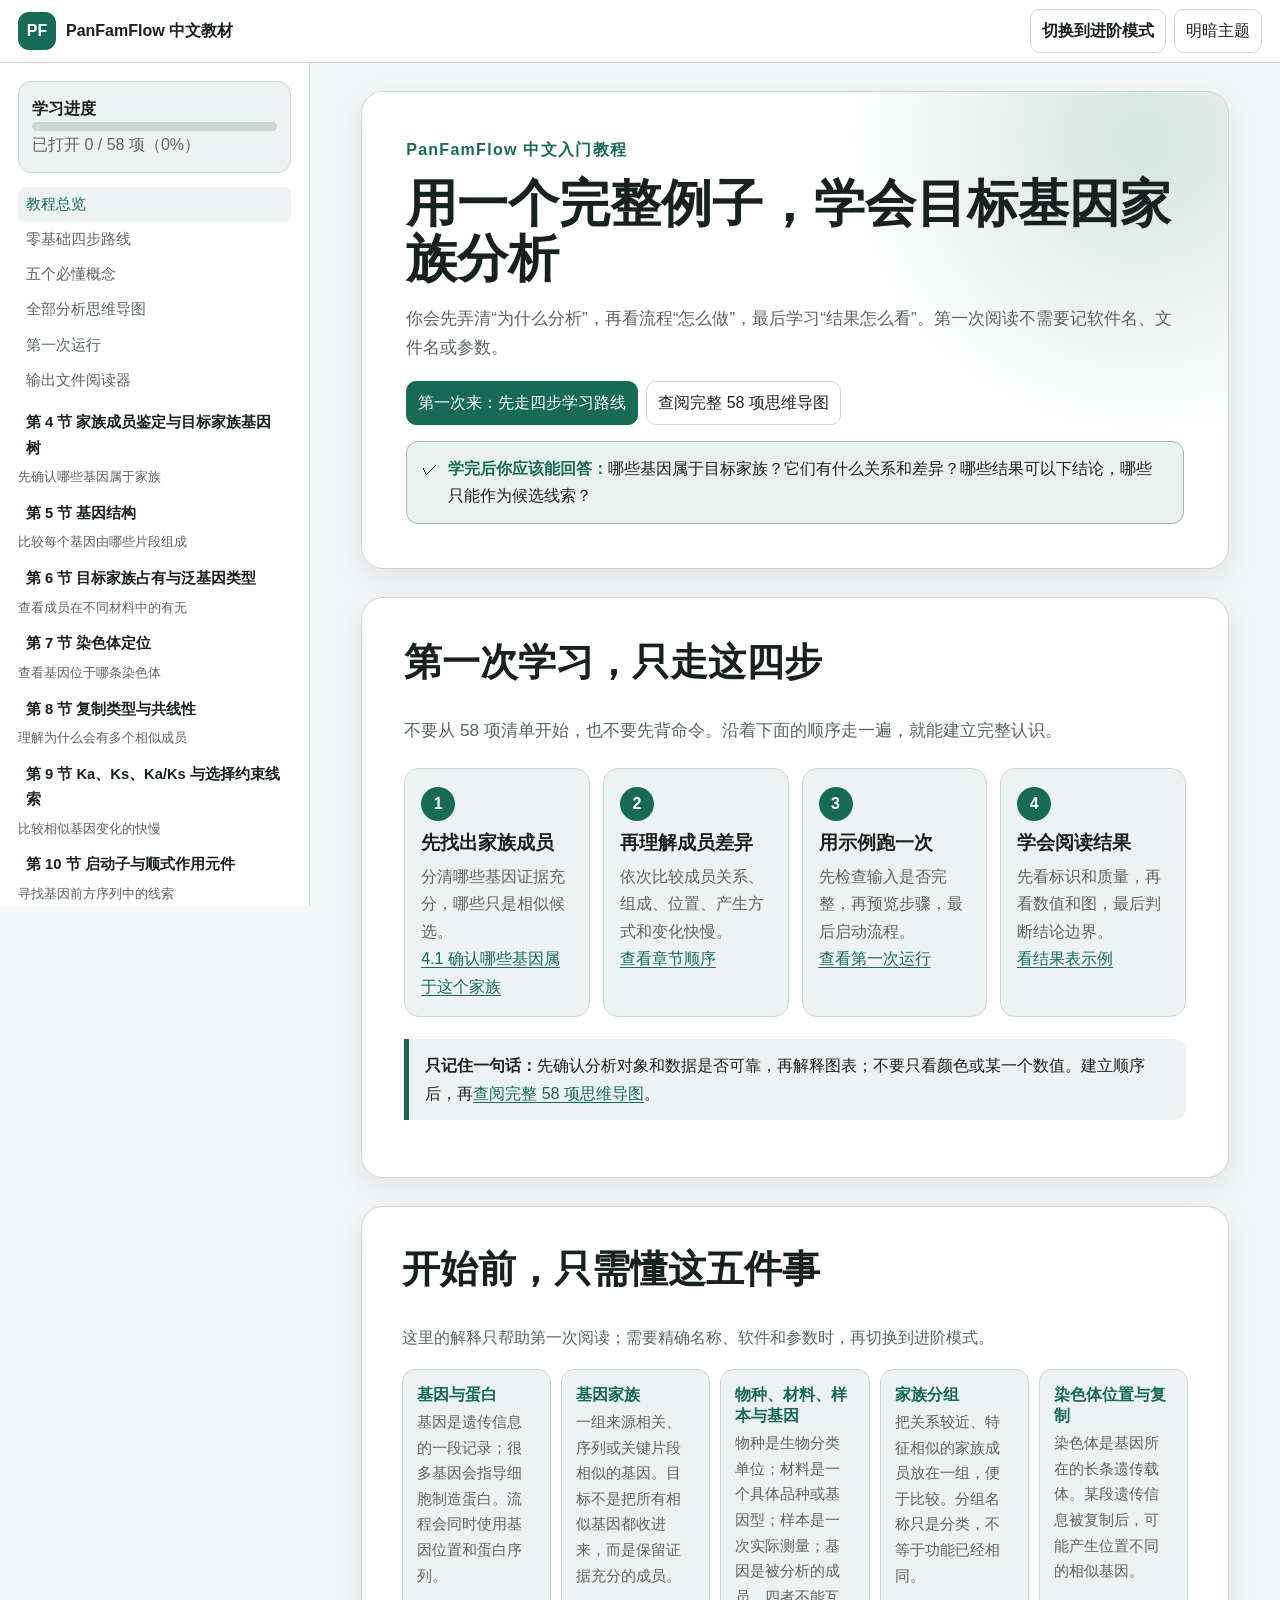
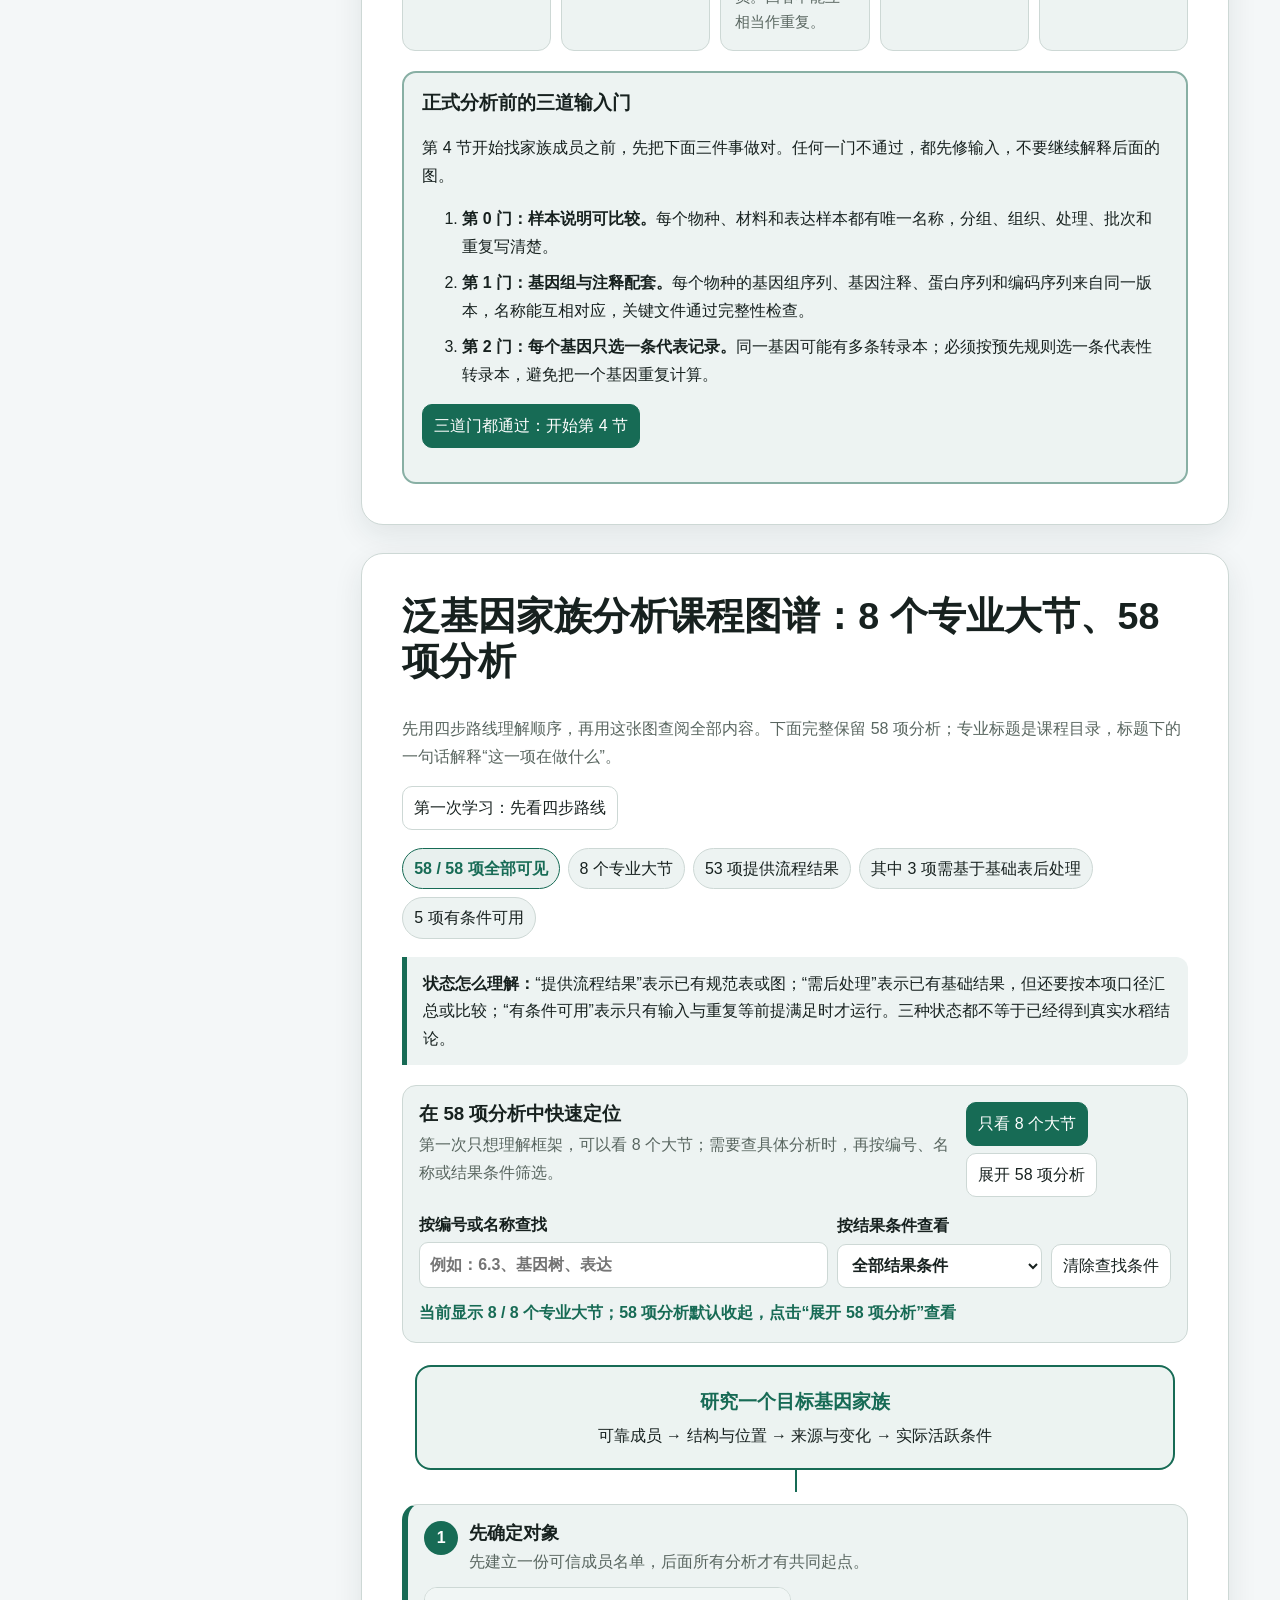
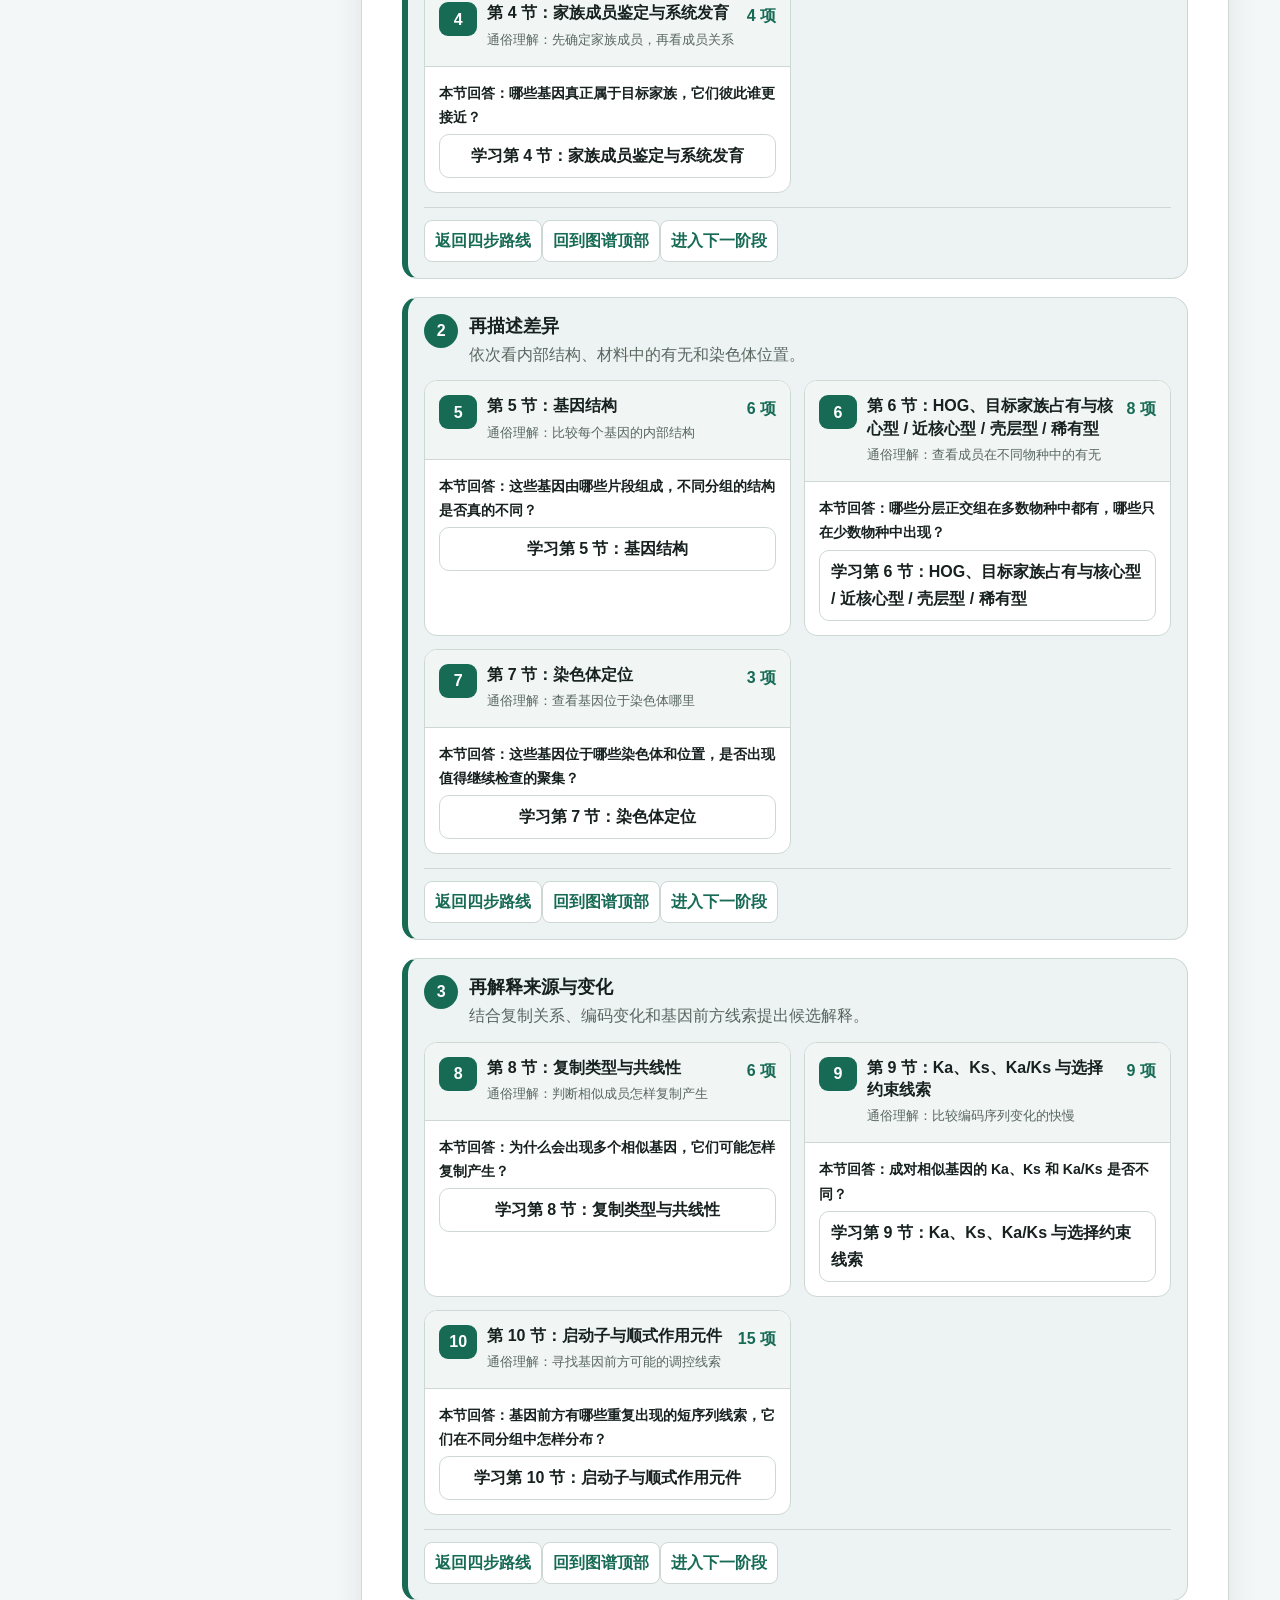
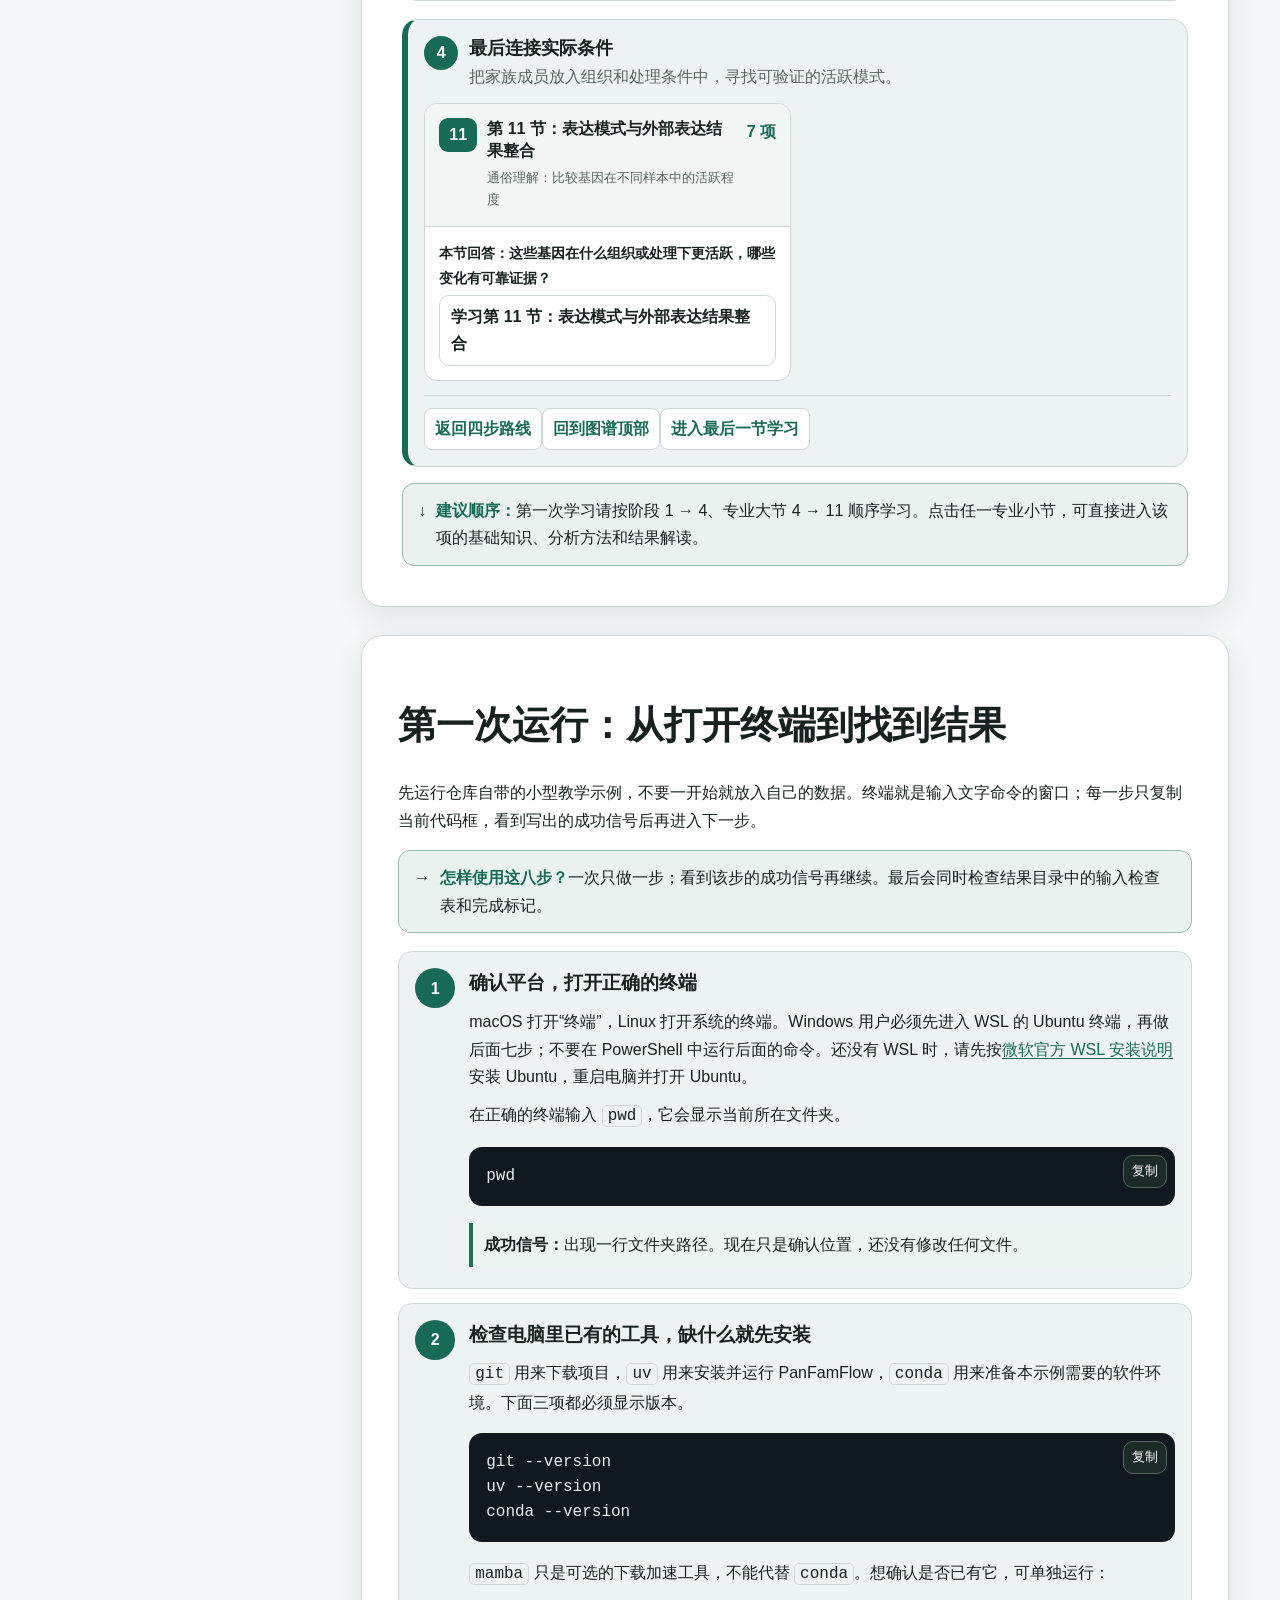
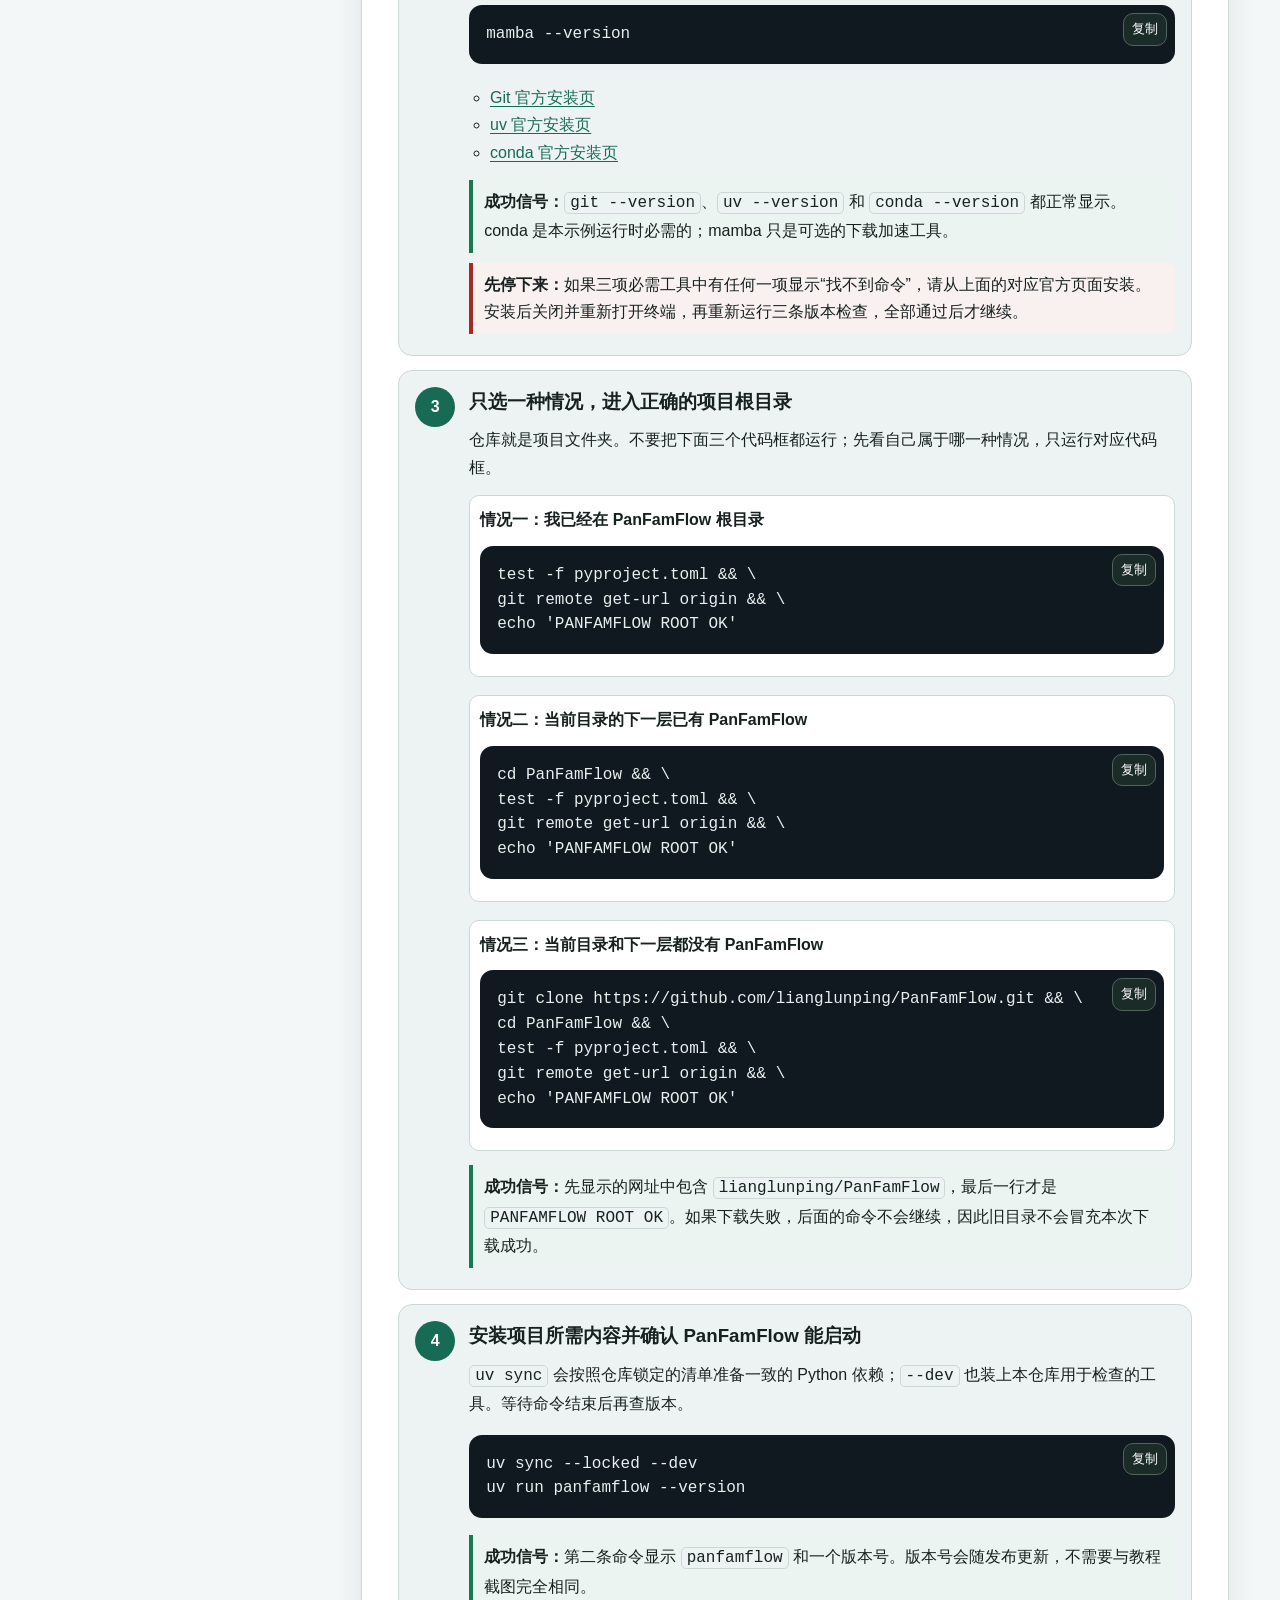
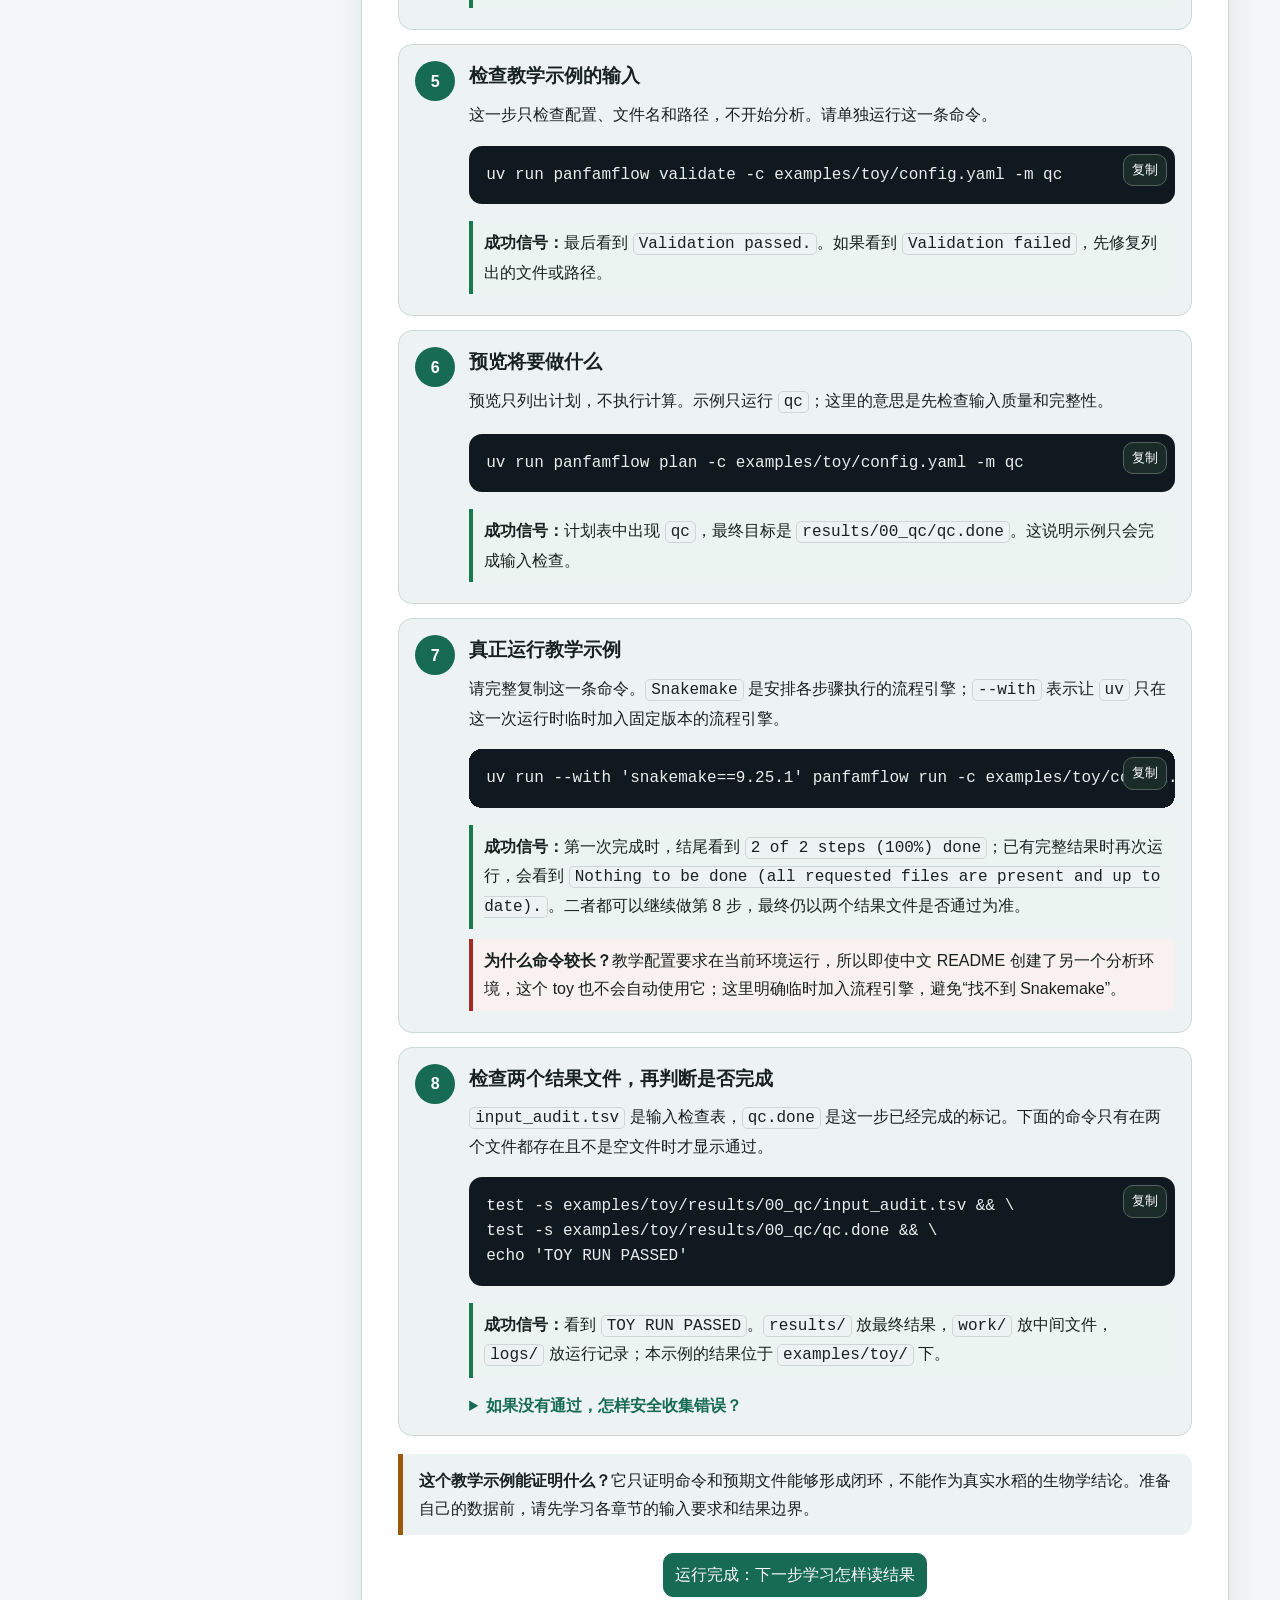
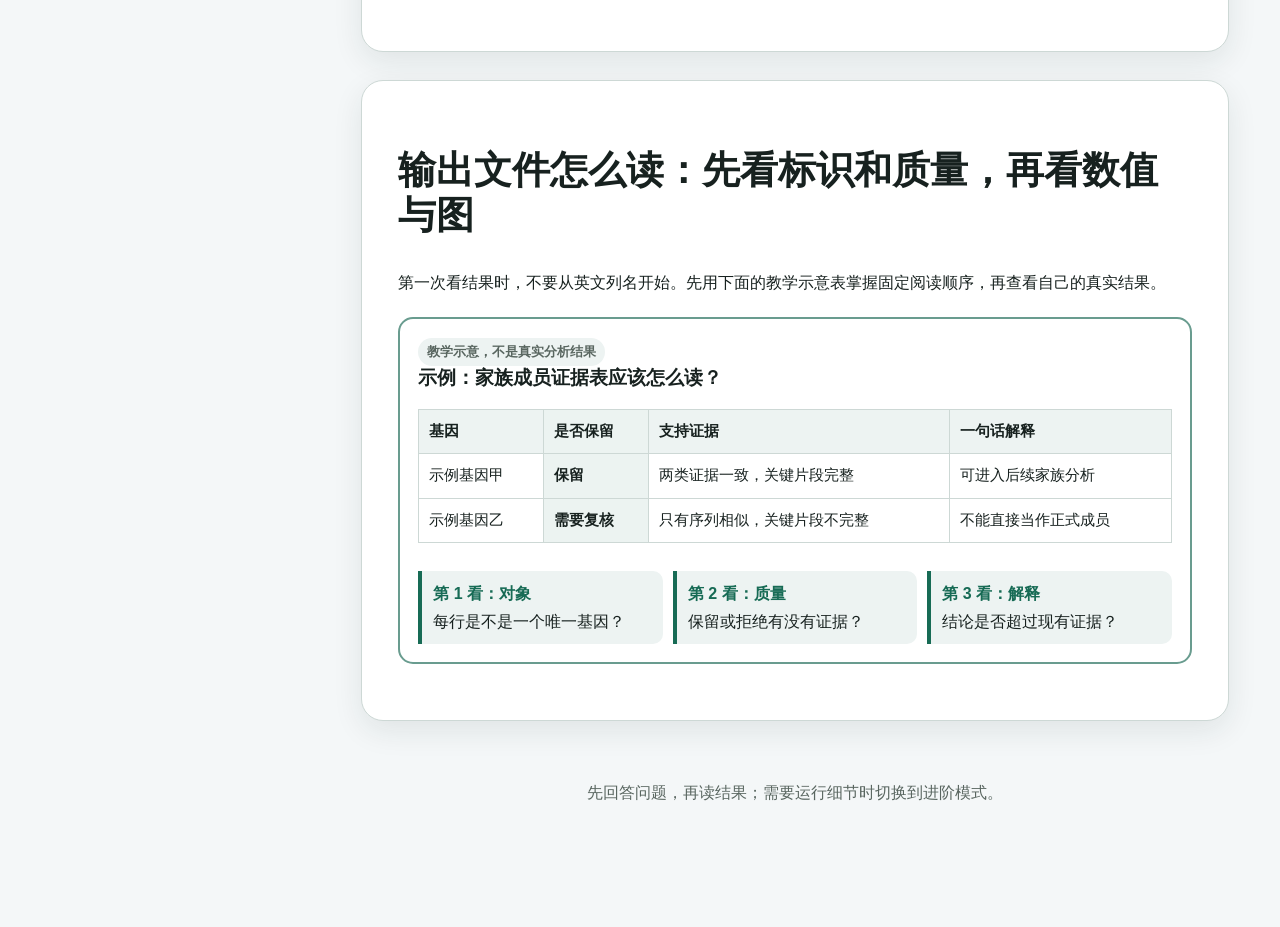
==== commit d74343bc: "fix: close tutorial science and novice learning gaps" ====
--- a/docs/index.html
+++ b/docs/index.html
@@ -146,6 +146,11 @@
 .analysis-teaching-note strong{color:var(--accent)}
 @media(max-width:760px){.horizontal-scroll-hint{display:block}.analysis-result-grid>figure{position:relative}.analysis-result-grid>figure>.horizontal-scroll-hint{position:sticky;top:0}.mindmap-stage-nav{display:grid}.mindmap-stage-nav a{justify-content:center}}
 @media(max-width:760px){.mindmap-finder-heading{display:grid}.mindmap-view-switch{display:grid;grid-template-columns:1fr 1fr}.mindmap-view-switch button{min-height:44px}.mindmap-finder-fields{grid-template-columns:minmax(0,1fr)}.mindmap-finder-fields button{width:100%}}
+.beginner-preflight{margin-top:20px;padding:18px;border:2px solid color-mix(in srgb,var(--brand) 38%,var(--line));border-radius:14px;background:var(--panel2)}
+.beginner-preflight h3{margin-top:0}.beginner-preflight li{margin:9px 0}.learning-loop-next{text-align:center;margin:18px 0}.micro-donut-hole{fill:var(--panel)}.micro-tree-leaf{font-size:14px;fill:var(--text)}.micro-uncertainty-band{fill:color-mix(in srgb,var(--brand) 20%,transparent);stroke:none}.v-core-curve{fill:none;stroke:var(--accent);stroke-width:3;stroke-dasharray:7 5}.advanced-plot-contract{display:block}
+html[data-learning-mode="beginner"] .advanced-plot-contract{display:none!important}
+html[data-learning-mode="beginner"] .analysis-micro-figure{min-height:230px}
+@media(max-width:650px){.beginner-preflight{padding:14px}.mindmap-view-switch{grid-template-columns:1fr}}
 </style>
 <script>
 document.documentElement.classList.add('js');
@@ -189,9 +194,7 @@
   <details class="technical-mode-only"><summary>查看教程范围与版本信息</summary><div class="badges"><span class="badge">当前 Pages 构建版本 <code>__PANFAMFLOW_RELEASE_REVISION__</code></span><span class="badge">教程内容来源基线 <code>eebe5af5f58d</code> · 本地验证日期 2026-08-26</span><span class="badge">58 个稳定分析锚点</span><span class="badge">单文件自包含</span><span class="badge">不使用外部网页资源</span><span class="badge">只分析目标基因家族</span></div><p class="muted">URL 中的 <code>?verify=</code> 只用于绕过缓存，不是版本证据；发布版本以本页构建版本、Pages 部署记录和公开文件哈希共同确认。</p><div class="callout danger"><strong>范围红线</strong>PanFamFlow 从已经组装的基因组序列（<code>genome FASTA</code>）和同版本基因注释（<code>GFF3</code>）开始。它不做泛基因组组装，不从原始测序读段组装基因组，不构建图泛基因组，也不把全基因组结构变异或全部 HOG 分类冒充为目标家族结果。</div></details>
 </section>
 
-<!-- BEGIN TUTORIAL_MINDMAP -->
-<section class="reference-section chapter-map" id="chapter-map"><h2>泛基因家族分析课程图谱：8 个专业大节、58 项分析</h2><p class="chapter-map-lead">先用四步路线理解顺序，再用这张图查阅全部内容。下面完整保留 58 项分析；专业标题是课程目录，标题下的一句话解释“这一项在做什么”。</p><p><a class="button" href="#newbie-path">第一次学习：先看四步路线</a></p><div class="mindmap-summary" aria-label="课程覆盖摘要"><strong>58 / 58 项全部可见</strong><span>8 个专业大节</span><span>53 项提供流程结果</span><span>其中 3 项需基于基础表后处理</span><span>5 项有条件可用</span></div><div class="callout"><strong>状态怎么理解：</strong>“提供流程结果”表示已有规范表或图；“需后处理”表示已有基础结果，但还要按本项口径汇总或比较；“有条件可用”表示只有输入与重复等前提满足时才运行。三种状态都不等于已经得到真实水稻结论。</div><section class="mindmap-finder" aria-labelledby="mindmap-finder-title"><div class="mindmap-finder-heading"><div><h3 id="mindmap-finder-title">在 58 项分析中快速定位</h3><p>第一次只想理解框架，可以看 8 个大节；需要查具体分析时，再按编号、名称或结果条件筛选。</p></div><div class="mindmap-view-switch" role="group" aria-label="图谱显示范围"><button id="mapOverviewButton" type="button" aria-pressed="false">只看 8 个大节</button><button id="mapCompleteButton" class="primary" type="button" aria-pressed="true">展开 58 项分析</button></div></div><div class="mindmap-finder-fields"><label for="mapSearch">按编号或名称查找<input id="mapSearch" type="search" placeholder="例如：6.3、基因树、表达" autocomplete="off"></label><label for="mapStateFilter">按结果条件查看<select id="mapStateFilter"><option value="all">全部结果条件</option><option value="direct">已有直接结果</option><option value="postprocess">需要后处理</option><option value="conditional">满足条件后运行</option></select></label><button id="mapClearFilters" type="button">清除查找条件</button></div><p id="mapFilterSummary" class="mindmap-filter-summary" aria-live="polite">当前显示 58 / 58 项分析</p><p id="mapNoResults" class="mindmap-no-results" role="status" hidden>没有找到符合条件的分析。请更换关键词或清除查找条件。</p></section><div class="mindmap-root"><strong>研究一个目标基因家族</strong><span>可靠成员 → 结构与位置 → 来源与变化 → 实际活跃条件</span></div><div class="mindmap-stages"><article class="mindmap-stage" id="stage-1" data-stage="1"><header><span class="mindmap-stage-number">1</span><div><h3>先确定对象</h3><p>先建立一份可信成员名单，后面所有分析才有共同起点。</p></div></header><div class="mindmap-stage-chapters"><article class="mindmap-branch" data-chapter="4"><header class="mindmap-branch-heading"><span class="mindmap-chapter">4</span><span><strong>第 4 节：家族成员鉴定与系统发育</strong><small>通俗理解：先确定家族成员，再看成员关系</small></span><em>4 项</em></header><div class="mindmap-branch-body"><p class="mindmap-chapter-question">本节回答：哪些基因真正属于目标家族，它们彼此谁更接近？</p><p><b>接着哪里：</b>所有后续各节都从这一节的可靠成员名单开始。</p><p><b>主要得到：</b>成员名单与关系图</p><ol class="mindmap-analysis-list"><li class="mindmap-analysis-item implemented" data-map-state="direct" data-map-search="4.1 家族成员详细信息 确认哪些基因属于这个家族"><a href="#analysis-4-1"><span class="mindmap-analysis-number">4.1</span><span class="mindmap-analysis-copy"><strong>家族成员详细信息</strong><small>确认哪些基因属于这个家族</small></span><span class="mindmap-analysis-state">已提供规范结果</span></a></li><li class="mindmap-analysis-item implemented" data-map-state="direct" data-map-search="4.2 目标家族基因树 查看家族成员之间的远近关系"><a href="#analysis-4-2"><span class="mindmap-analysis-number">4.2</span><span class="mindmap-analysis-copy"><strong>目标家族基因树</strong><small>查看家族成员之间的远近关系</small></span><span class="mindmap-analysis-state">已提供规范结果</span></a></li><li class="mindmap-analysis-item implemented" data-map-state="direct" data-map-search="4.3 家族成员分布热图 比较各材料拥有多少家族成员"><a href="#analysis-4-3"><span class="mindmap-analysis-number">4.3</span><span class="mindmap-analysis-copy"><strong>家族成员分布热图</strong><small>比较各材料拥有多少家族成员</small></span><span class="mindmap-analysis-state">已提供规范结果</span></a></li><li class="mindmap-analysis-item conditionally_available" data-map-state="conditional" data-map-search="4.4 核心结构域氨基酸序列 logo 找出蛋白中最保守的片段"><a href="#analysis-4-4"><span class="mindmap-analysis-number">4.4</span><span class="mindmap-analysis-copy"><strong>核心结构域氨基酸序列 Logo</strong><small>找出蛋白中最保守的片段</small></span><span class="mindmap-analysis-state">有条件可用</span></a></li></ol><a class="mindmap-start button" href="#chapter-4">学习第 4 节：家族成员鉴定与系统发育</a></div></article></div><nav class="mindmap-stage-nav beginner-only" aria-label="阶段快捷导航"><a href="#newbie-path">返回四步路线</a><a href="#chapter-map">回到图谱顶部</a><a href="#stage-2">进入下一阶段</a></nav></article><article class="mindmap-stage" id="stage-2" data-stage="2"><header><span class="mindmap-stage-number">2</span><div><h3>再描述差异</h3><p>依次看内部结构、材料中的有无和染色体位置。</p></div></header><div class="mindmap-stage-chapters"><article class="mindmap-branch" data-chapter="5"><header class="mindmap-branch-heading"><span class="mindmap-chapter">5</span><span><strong>第 5 节：基因结构</strong><small>通俗理解：比较每个基因的内部结构</small></span><em>6 项</em></header><div class="mindmap-branch-body"><p class="mindmap-chapter-question">本节回答：这些基因由哪些片段组成，不同分组的结构是否真的不同？</p><p><b>接着哪里：</b>依赖第 4 节的成员名单和统一基因注释。</p><p><b>主要得到：</b>结构图与比较表</p><ol class="mindmap-analysis-list"><li class="mindmap-analysis-item implemented" data-map-state="direct" data-map-search="5.1 不同亚家族之间基因结构比较图 比较各家族分组的基因结构"><a href="#analysis-5-1"><span class="mindmap-analysis-number">5.1</span><span class="mindmap-analysis-copy"><strong>不同亚家族之间基因结构比较图</strong><small>比较各家族分组的基因结构</small></span><span class="mindmap-analysis-state">已提供规范结果</span></a></li><li class="mindmap-analysis-item implemented" data-map-state="direct" data-map-search="5.2 基因结构描述性统计（亚家族） 汇总各家族分组的典型结构"><a href="#analysis-5-2"><span class="mindmap-analysis-number">5.2</span><span class="mindmap-analysis-copy"><strong>基因结构描述性统计（亚家族）</strong><small>汇总各家族分组的典型结构</small></span><span class="mindmap-analysis-state">已提供规范结果</span></a></li><li class="mindmap-analysis-item implemented" data-map-state="direct" data-map-search="5.3 亚家族间两两检验结果 判断家族分组之间是否真的不同"><a href="#analysis-5-3"><span class="mindmap-analysis-number">5.3</span><span class="mindmap-analysis-copy"><strong>亚家族间两两检验结果</strong><small>判断家族分组之间是否真的不同</small></span><span class="mindmap-analysis-state">已提供规范结果</span></a></li><li class="mindmap-analysis-item implemented" data-map-state="direct" data-map-search="5.4 不同群体之间基因结构比较 比较不同材料群体的基因结构"><a href="#analysis-5-4"><span class="mindmap-analysis-number">5.4</span><span class="mindmap-analysis-copy"><strong>不同群体之间基因结构比较</strong><small>比较不同材料群体的基因结构</small></span><span class="mindmap-analysis-state">已提供规范结果</span></a></li><li class="mindmap-analysis-item implemented" data-map-state="direct" data-map-search="5.5 基因结构描述性统计（群体） 汇总各材料群体的典型结构"><a href="#analysis-5-5"><span class="mindmap-analysis-number">5.5</span><span class="mindmap-analysis-copy"><strong>基因结构描述性统计（群体）</strong><small>汇总各材料群体的典型结构</small></span><span class="mindmap-analysis-state">已提供规范结果</span></a></li><li class="mindmap-analysis-item implemented" data-map-state="direct" data-map-search="5.6 群体间两两检验结果 判断材料群体之间是否真的不同"><a href="#analysis-5-6"><span class="mindmap-analysis-number">5.6</span><span class="mindmap-analysis-copy"><strong>群体间两两检验结果</strong><small>判断材料群体之间是否真的不同</small></span><span class="mindmap-analysis-state">已提供规范结果</span></a></li></ol><a class="mindmap-start button" href="#chapter-5">学习第 5 节：基因结构</a></div></article><article class="mindmap-branch" data-chapter="6"><header class="mindmap-branch-heading"><span class="mindmap-chapter">6</span><span><strong>第 6 节：HOG、目标家族占有与核心型 / 近核心型 / 壳层型 / 稀有型</strong><small>通俗理解：查看成员在不同材料中的有无</small></span><em>8 项</em></header><div class="mindmap-branch-body"><p class="mindmap-chapter-question">本节回答：哪些成员在多数材料中都有，哪些只在少数材料中出现？</p><p><b>接着哪里：</b>依赖第 4 节的成员名单和稳定家族分组。</p><p><b>主要得到：</b>有无矩阵与增加材料曲线</p><ol class="mindmap-analysis-list"><li class="mindmap-analysis-item implemented" data-map-state="direct" data-map-search="6.1 物种系统树与正交组有无聚类（两类对象分开） 把物种关系和成员有无相似性分开看"><a href="#analysis-6-1"><span class="mindmap-analysis-number">6.1</span><span class="mindmap-analysis-copy"><strong>物种系统树与正交组有无聚类（两类对象分开）</strong><small>把物种关系和成员有无相似性分开看</small></span><span class="mindmap-analysis-state">已提供规范结果</span></a></li><li class="mindmap-analysis-item implemented" data-map-state="direct" data-map-search="6.2 正交组成员与占有明细 查看每组成员包含哪些基因"><a href="#analysis-6-2"><span class="mindmap-analysis-number">6.2</span><span class="mindmap-analysis-copy"><strong>正交组成员与占有明细</strong><small>查看每组成员包含哪些基因</small></span><span class="mindmap-analysis-state">已提供规范结果</span></a></li><li class="mindmap-analysis-item postprocess" data-map-state="postprocess" data-map-search="6.3 正交组质量综合评估 判断分组结果是否可靠"><a href="#analysis-6-3"><span class="mindmap-analysis-number">6.3</span><span class="mindmap-analysis-copy"><strong>正交组质量综合评估</strong><small>判断分组结果是否可靠</small></span><span class="mindmap-analysis-state">基础结果可用，专用比较需后处理</span></a></li><li class="mindmap-analysis-item implemented" data-map-state="direct" data-map-search="6.4 目标家族占有类型双分母分布 统计常见成员和少见成员各有多少"><a href="#analysis-6-4"><span class="mindmap-analysis-number">6.4</span><span class="mindmap-analysis-copy"><strong>目标家族占有类型双分母分布</strong><small>统计常见成员和少见成员各有多少</small></span><span class="mindmap-analysis-state">已提供规范结果</span></a></li><li class="mindmap-analysis-item implemented" data-map-state="direct" data-map-search="6.5 泛基因组稀疏曲线 观察增加材料后还能发现多少新成员"><a href="#analysis-6-5"><span class="mindmap-analysis-number">6.5</span><span class="mindmap-analysis-copy"><strong>泛基因组稀疏曲线</strong><small>观察增加材料后还能发现多少新成员</small></span><span class="mindmap-analysis-state">已提供规范结果</span></a></li><li class="mindmap-analysis-item implemented" data-map-state="direct" data-map-search="6.6 各物种泛基因组类型数量分布 比较各材料的四类成员数量"><a href="#analysis-6-6"><span class="mindmap-analysis-number">6.6</span><span class="mindmap-analysis-copy"><strong>各物种泛基因组类型数量分布</strong><small>比较各材料的四类成员数量</small></span><span class="mindmap-analysis-state">已提供规范结果</span></a></li><li class="mindmap-analysis-item implemented" data-map-state="direct" data-map-search="6.7 各物种泛基因组类型比例分布 比较各材料的四类成员比例"><a href="#analysis-6-7"><span class="mindmap-analysis-number">6.7</span><span class="mindmap-analysis-copy"><strong>各物种泛基因组类型比例分布</strong><small>比较各材料的四类成员比例</small></span><span class="mindmap-analysis-state">已提供规范结果</span></a></li><li class="mindmap-analysis-item implemented" data-map-state="direct" data-map-search="6.8 不同类型泛基因在亚家族中分布 查看四类成员落在哪些家族分组"><a href="#analysis-6-8"><span class="mindmap-analysis-number">6.8</span><span class="mindmap-analysis-copy"><strong>不同类型泛基因在亚家族中分布</strong><small>查看四类成员落在哪些家族分组</small></span><span class="mindmap-analysis-state">已提供规范结果</span></a></li></ol><a class="mindmap-start button" href="#chapter-6">学习第 6 节：HOG、目标家族占有与核心型 / 近核心型 / 壳层型 / 稀有型</a></div></article><article class="mindmap-branch" data-chapter="7"><header class="mindmap-branch-heading"><span class="mindmap-chapter">7</span><span><strong>第 7 节：染色体定位</strong><small>通俗理解：查看基因位于染色体哪里</small></span><em>3 项</em></header><div class="mindmap-branch-body"><p class="mindmap-chapter-question">本节回答：这些基因位于哪些染色体和位置，是否出现值得继续检查的聚集？</p><p><b>接着哪里：</b>依赖第 4 节成员名单；结果将供第 8 节判断复制来源。</p><p><b>主要得到：</b>染色体位置图</p><ol class="mindmap-analysis-list"><li class="mindmap-analysis-item implemented" data-map-state="direct" data-map-search="7.1 代表物种染色体分布 查看代表材料中的染色体位置"><a href="#analysis-7-1"><span class="mindmap-analysis-number">7.1</span><span class="mindmap-analysis-copy"><strong>代表物种染色体分布</strong><small>查看代表材料中的染色体位置</small></span><span class="mindmap-analysis-state">已提供规范结果</span></a></li><li class="mindmap-analysis-item implemented" data-map-state="direct" data-map-search="7.2 泛基因组水平下的染色体分布 比较所有材料中的染色体位置"><a href="#analysis-7-2"><span class="mindmap-analysis-number">7.2</span><span class="mindmap-analysis-copy"><strong>泛基因组水平下的染色体分布</strong><small>比较所有材料中的染色体位置</small></span><span class="mindmap-analysis-state">已提供规范结果</span></a></li><li class="mindmap-analysis-item implemented" data-map-state="direct" data-map-search="7.3 染色体分布统计 统计每条染色体有多少家族基因"><a href="#analysis-7-3"><span class="mindmap-analysis-number">7.3</span><span class="mindmap-analysis-copy"><strong>染色体分布统计</strong><small>统计每条染色体有多少家族基因</small></span><span class="mindmap-analysis-state">已提供规范结果</span></a></li></ol><a class="mindmap-start button" href="#chapter-7">学习第 7 节：染色体定位</a></div></article></div><nav class="mindmap-stage-nav beginner-only" aria-label="阶段快捷导航"><a href="#newbie-path">返回四步路线</a><a href="#chapter-map">回到图谱顶部</a><a href="#stage-3">进入下一阶段</a></nav></article><article class="mindmap-stage" id="stage-3" data-stage="3"><header><span class="mindmap-stage-number">3</span><div><h3>再解释来源与变化</h3><p>结合复制关系、编码变化和基因前方线索提出候选解释。</p></div></header><div class="mindmap-stage-chapters"><article class="mindmap-branch" data-chapter="8"><header class="mindmap-branch-heading"><span class="mindmap-chapter">8</span><span><strong>第 8 节：复制类型与共线性</strong><small>通俗理解：判断相似成员怎样复制产生</small></span><em>6 项</em></header><div class="mindmap-branch-body"><p class="mindmap-chapter-question">本节回答：为什么会出现多个相似基因，它们可能怎样复制产生？</p><p><b>接着哪里：</b>依赖第 4 节成员、第 7 节位置，并为第 9 节提供可靠基因对。</p><p><b>主要得到：</b>复制关系与大片段对应图</p><ol class="mindmap-analysis-list"><li class="mindmap-analysis-item implemented" data-map-state="direct" data-map-search="8.1 物种复制类型饼图 查看每个材料的基因复制来源构成"><a href="#analysis-8-1"><span class="mindmap-analysis-number">8.1</span><span class="mindmap-analysis-copy"><strong>物种复制类型饼图</strong><small>查看每个材料的基因复制来源构成</small></span><span class="mindmap-analysis-state">已提供规范结果</span></a></li><li class="mindmap-analysis-item implemented" data-map-state="direct" data-map-search="8.2 物种复制类型综合分布 并列比较各材料的复制来源"><a href="#analysis-8-2"><span class="mindmap-analysis-number">8.2</span><span class="mindmap-analysis-copy"><strong>物种复制类型综合分布</strong><small>并列比较各材料的复制来源</small></span><span class="mindmap-analysis-state">已提供规范结果</span></a></li><li class="mindmap-analysis-item implemented" data-map-state="direct" data-map-search="8.3 亚家族复制类型综合分布 比较各家族分组的复制来源"><a href="#analysis-8-3"><span class="mindmap-analysis-number">8.3</span><span class="mindmap-analysis-copy"><strong>亚家族复制类型综合分布</strong><small>比较各家族分组的复制来源</small></span><span class="mindmap-analysis-state">已提供规范结果</span></a></li><li class="mindmap-analysis-item implemented" data-map-state="direct" data-map-search="8.4 泛基因组复制类型分布 比较四类成员的复制来源"><a href="#analysis-8-4"><span class="mindmap-analysis-number">8.4</span><span class="mindmap-analysis-copy"><strong>泛基因组复制类型分布</strong><small>比较四类成员的复制来源</small></span><span class="mindmap-analysis-state">已提供规范结果</span></a></li><li class="mindmap-analysis-item implemented" data-map-state="direct" data-map-search="8.5 不同复制类型基因结构差异 比较不同复制来源的基因结构"><a href="#analysis-8-5"><span class="mindmap-analysis-number">8.5</span><span class="mindmap-analysis-copy"><strong>不同复制类型基因结构差异</strong><small>比较不同复制来源的基因结构</small></span><span class="mindmap-analysis-state">已提供规范结果</span></a></li><li class="mindmap-analysis-item conditionally_available" data-map-state="conditional" data-map-search="8.6 物种共线性分析（circos） 查看染色体大片段是否保留相同基因顺序"><a href="#analysis-8-6"><span class="mindmap-analysis-number">8.6</span><span class="mindmap-analysis-copy"><strong>物种共线性分析（Circos）</strong><small>查看染色体大片段是否保留相同基因顺序</small></span><span class="mindmap-analysis-state">有条件可用</span></a></li></ol><a class="mindmap-start button" href="#chapter-8">学习第 8 节：复制类型与共线性</a></div></article><article class="mindmap-branch" data-chapter="9"><header class="mindmap-branch-heading"><span class="mindmap-chapter">9</span><span><strong>第 9 节：Ka、Ks、Ka/Ks 与选择约束线索</strong><small>通俗理解：比较编码序列变化的快慢</small></span><em>9 项</em></header><div class="mindmap-branch-body"><p class="mindmap-chapter-question">本节回答：成对相似基因积累两类编码变化的快慢是否不同？</p><p><b>接着哪里：</b>依赖第 8 节的可靠成员对和可追溯编码序列。</p><p><b>主要得到：</b>两类变化与比值图</p><ol class="mindmap-analysis-list"><li class="mindmap-analysis-item implemented" data-map-state="direct" data-map-search="9.1 正交组内成对 ka/ks 分析 比较同组家族基因的两类编码变化"><a href="#analysis-9-1"><span class="mindmap-analysis-number">9.1</span><span class="mindmap-analysis-copy"><strong>正交组内成对 Ka/Ks 分析</strong><small>比较同组家族基因的两类编码变化</small></span><span class="mindmap-analysis-state">已提供规范结果</span></a></li><li class="mindmap-analysis-item postprocess" data-map-state="postprocess" data-map-search="9.2 物种间正交组配对 ka/ks 分析 按材料比较家族基因的编码变化"><a href="#analysis-9-2"><span class="mindmap-analysis-number">9.2</span><span class="mindmap-analysis-copy"><strong>物种间正交组配对 Ka/Ks 分析</strong><small>按材料比较家族基因的编码变化</small></span><span class="mindmap-analysis-state">基础结果可用，专用比较需后处理</span></a></li><li class="mindmap-analysis-item implemented" data-map-state="direct" data-map-search="9.3 复制类型 ka/ks 分析 按复制来源比较编码变化"><a href="#analysis-9-3"><span class="mindmap-analysis-number">9.3</span><span class="mindmap-analysis-copy"><strong>复制类型 Ka/Ks 分析</strong><small>按复制来源比较编码变化</small></span><span class="mindmap-analysis-state">已提供规范结果</span></a></li><li class="mindmap-analysis-item postprocess" data-map-state="postprocess" data-map-search="9.4 wgd 与 ssd 复制类型的选择压力比较 比较大片段复制和局部复制产生的基因"><a href="#analysis-9-4"><span class="mindmap-analysis-number">9.4</span><span class="mindmap-analysis-copy"><strong>WGD 与 SSD 复制类型的选择压力比较</strong><small>比较大片段复制和局部复制产生的基因</small></span><span class="mindmap-analysis-state">基础结果可用，专用比较需后处理</span></a></li><li class="mindmap-analysis-item implemented" data-map-state="direct" data-map-search="9.5 基因家族的 ks 分析 查看基因对积累了多少不改变蛋白的变化"><a href="#analysis-9-5"><span class="mindmap-analysis-number">9.5</span><span class="mindmap-analysis-copy"><strong>基因家族的 Ks 分析</strong><small>查看基因对积累了多少不改变蛋白的变化</small></span><span class="mindmap-analysis-state">已提供规范结果</span></a></li><li class="mindmap-analysis-item implemented" data-map-state="direct" data-map-search="9.6 亚家族 ks 分布 比较各组不改变蛋白的编码变化"><a href="#analysis-9-6"><span class="mindmap-analysis-number">9.6</span><span class="mindmap-analysis-copy"><strong>亚家族 Ks 分布</strong><small>比较各组不改变蛋白的编码变化</small></span><span class="mindmap-analysis-state">已提供规范结果</span></a></li><li class="mindmap-analysis-item implemented" data-map-state="direct" data-map-search="9.7 群体 ka、ks、ka/ks 比较 检查变化比值是否可靠"><a href="#analysis-9-7"><span class="mindmap-analysis-number">9.7</span><span class="mindmap-analysis-copy"><strong>群体 Ka、Ks、Ka/Ks 比较</strong><small>检查变化比值是否可靠</small></span><span class="mindmap-analysis-state">已提供规范结果</span></a></li><li class="mindmap-analysis-item implemented" data-map-state="direct" data-map-search="9.8 亚家族×群体 ka、ks、ka/ks 比较 同时比较材料群体和家族分组"><a href="#analysis-9-8"><span class="mindmap-analysis-number">9.8</span><span class="mindmap-analysis-copy"><strong>亚家族×群体 Ka、Ks、Ka/Ks 比较</strong><small>同时比较材料群体和家族分组</small></span><span class="mindmap-analysis-state">已提供规范结果</span></a></li><li class="mindmap-analysis-item implemented" data-map-state="direct" data-map-search="9.9 泛基因类型 ka、ks、ka/ks 比较 查看复制来源和家族分组的组合差异"><a href="#analysis-9-9"><span class="mindmap-analysis-number">9.9</span><span class="mindmap-analysis-copy"><strong>泛基因类型 Ka、Ks、Ka/Ks 比较</strong><small>查看复制来源和家族分组的组合差异</small></span><span class="mindmap-analysis-state">已提供规范结果</span></a></li></ol><a class="mindmap-start button" href="#chapter-9">学习第 9 节：Ka、Ks、Ka/Ks 与选择约束线索</a></div></article><article class="mindmap-branch" data-chapter="10"><header class="mindmap-branch-heading"><span class="mindmap-chapter">10</span><span><strong>第 10 节：启动子与顺式作用元件</strong><small>通俗理解：寻找基因前方可能的调控线索</small></span><em>15 项</em></header><div class="mindmap-branch-body"><p class="mindmap-chapter-question">本节回答：基因前方有哪些重复出现的短序列线索，它们在不同分组中怎样分布？</p><p><b>接着哪里：</b>依赖第 4 节成员和一致的基因方向；15 项按四个问题组学习。</p><p><b>主要得到：</b>基因前方线索分布图</p><ol class="mindmap-analysis-list"><li class="mindmap-analysis-item implemented" data-map-state="direct" data-map-search="10.1 启动子四大类分布饼图 统计四类基因前方线索"><a href="#analysis-10-1"><span class="mindmap-analysis-number">10.1</span><span class="mindmap-analysis-copy"><strong>启动子四大类分布饼图</strong><small>统计四类基因前方线索</small></span><span class="mindmap-analysis-state">已提供规范结果</span></a></li><li class="mindmap-analysis-item implemented" data-map-state="direct" data-map-search="10.2 启动子主类别分布 比较四类基因前方线索的数量"><a href="#analysis-10-2"><span class="mindmap-analysis-number">10.2</span><span class="mindmap-analysis-copy"><strong>启动子主类别分布</strong><small>比较四类基因前方线索的数量</small></span><span class="mindmap-analysis-state">已提供规范结果</span></a></li><li class="mindmap-analysis-item implemented" data-map-state="direct" data-map-search="10.3 启动子元件子类别统计 查看每种基因前方线索的分布"><a href="#analysis-10-3"><span class="mindmap-analysis-number">10.3</span><span class="mindmap-analysis-copy"><strong>启动子元件子类别统计</strong><small>查看每种基因前方线索的分布</small></span><span class="mindmap-analysis-state">已提供规范结果</span></a></li><li class="mindmap-analysis-item implemented" data-map-state="direct" data-map-search="10.4 亚家族 × 物种启动子元件分布 比较不同材料和家族分组的基因前方线索"><a href="#analysis-10-4"><span class="mindmap-analysis-number">10.4</span><span class="mindmap-analysis-copy"><strong>亚家族 × 物种启动子元件分布</strong><small>比较不同材料和家族分组的基因前方线索</small></span><span class="mindmap-analysis-state">已提供规范结果</span></a></li><li class="mindmap-analysis-item implemented" data-map-state="direct" data-map-search="10.5 亚家族 × 物种启动子元件分布（scale 标准化） 换算为各线索自身相对高低后比较材料与家族分组"><a href="#analysis-10-5"><span class="mindmap-analysis-number">10.5</span><span class="mindmap-analysis-copy"><strong>亚家族 × 物种启动子元件分布（Scale 标准化）</strong><small>换算为各线索自身相对高低后比较材料与家族分组</small></span><span class="mindmap-analysis-state">已提供规范结果</span></a></li><li class="mindmap-analysis-item implemented" data-map-state="direct" data-map-search="10.6 亚家族启动子元件分布 汇总各家族分组的基因前方线索"><a href="#analysis-10-6"><span class="mindmap-analysis-number">10.6</span><span class="mindmap-analysis-copy"><strong>亚家族启动子元件分布</strong><small>汇总各家族分组的基因前方线索</small></span><span class="mindmap-analysis-state">已提供规范结果</span></a></li><li class="mindmap-analysis-item implemented" data-map-state="direct" data-map-search="10.7 亚家族启动子元件分布（scale 标准化） 换算为各线索自身相对高低后比较家族分组"><a href="#analysis-10-7"><span class="mindmap-analysis-number">10.7</span><span class="mindmap-analysis-copy"><strong>亚家族启动子元件分布（Scale 标准化）</strong><small>换算为各线索自身相对高低后比较家族分组</small></span><span class="mindmap-analysis-state">已提供规范结果</span></a></li><li class="mindmap-analysis-item implemented" data-map-state="direct" data-map-search="10.8 物种启动子元件分布 汇总各材料的基因前方线索"><a href="#analysis-10-8"><span class="mindmap-analysis-number">10.8</span><span class="mindmap-analysis-copy"><strong>物种启动子元件分布</strong><small>汇总各材料的基因前方线索</small></span><span class="mindmap-analysis-state">已提供规范结果</span></a></li><li class="mindmap-analysis-item implemented" data-map-state="direct" data-map-search="10.9 物种启动子元件分布（scale 标准化） 换算为各线索自身相对高低后比较材料"><a href="#analysis-10-9"><span class="mindmap-analysis-number">10.9</span><span class="mindmap-analysis-copy"><strong>物种启动子元件分布（Scale 标准化）</strong><small>换算为各线索自身相对高低后比较材料</small></span><span class="mindmap-analysis-state">已提供规范结果</span></a></li><li class="mindmap-analysis-item implemented" data-map-state="direct" data-map-search="10.10 群体启动子元件分布 汇总各材料群体的基因前方线索"><a href="#analysis-10-10"><span class="mindmap-analysis-number">10.10</span><span class="mindmap-analysis-copy"><strong>群体启动子元件分布</strong><small>汇总各材料群体的基因前方线索</small></span><span class="mindmap-analysis-state">已提供规范结果</span></a></li><li class="mindmap-analysis-item implemented" data-map-state="direct" data-map-search="10.11 群体启动子元件分布（scale 标准化） 换算为各线索自身相对高低后比较材料群体"><a href="#analysis-10-11"><span class="mindmap-analysis-number">10.11</span><span class="mindmap-analysis-copy"><strong>群体启动子元件分布（Scale 标准化）</strong><small>换算为各线索自身相对高低后比较材料群体</small></span><span class="mindmap-analysis-state">已提供规范结果</span></a></li><li class="mindmap-analysis-item implemented" data-map-state="direct" data-map-search="10.12 正交组层面的启动子分布 按成员有无分组汇总基因前方线索"><a href="#analysis-10-12"><span class="mindmap-analysis-number">10.12</span><span class="mindmap-analysis-copy"><strong>正交组层面的启动子分布</strong><small>按成员有无分组汇总基因前方线索</small></span><span class="mindmap-analysis-state">已提供规范结果</span></a></li><li class="mindmap-analysis-item implemented" data-map-state="direct" data-map-search="10.13 代表物种启动子元件分布 展示代表材料中的代表基因"><a href="#analysis-10-13"><span class="mindmap-analysis-number">10.13</span><span class="mindmap-analysis-copy"><strong>代表物种启动子元件分布</strong><small>展示代表材料中的代表基因</small></span><span class="mindmap-analysis-state">已提供规范结果</span></a></li><li class="mindmap-analysis-item implemented" data-map-state="direct" data-map-search="10.14 启动子元件分布（仅展示数量最多的元件） 只展示最常见的若干线索"><a href="#analysis-10-14"><span class="mindmap-analysis-number">10.14</span><span class="mindmap-analysis-copy"><strong>启动子元件分布（仅展示数量最多的元件）</strong><small>只展示最常见的若干线索</small></span><span class="mindmap-analysis-state">已提供规范结果</span></a></li><li class="mindmap-analysis-item implemented" data-map-state="direct" data-map-search="10.15 群体×亚家族启动子元件分布 同时比较材料群体和家族分组的基因前方线索"><a href="#analysis-10-15"><span class="mindmap-analysis-number">10.15</span><span class="mindmap-analysis-copy"><strong>群体×亚家族启动子元件分布</strong><small>同时比较材料群体和家族分组的基因前方线索</small></span><span class="mindmap-analysis-state">已提供规范结果</span></a></li></ol><a class="mindmap-start button" href="#chapter-10">学习第 10 节：启动子与顺式作用元件</a></div></article></div><nav class="mindmap-stage-nav beginner-only" aria-label="阶段快捷导航"><a href="#newbie-path">返回四步路线</a><a href="#chapter-map">回到图谱顶部</a><a href="#stage-4">进入下一阶段</a></nav></article><article class="mindmap-stage" id="stage-4" data-stage="4"><header><span class="mindmap-stage-number">4</span><div><h3>最后连接实际条件</h3><p>把家族成员放入组织和处理条件中，寻找可验证的活跃模式。</p></div></header><div class="mindmap-stage-chapters"><article class="mindmap-branch" data-chapter="11"><header class="mindmap-branch-heading"><span class="mindmap-chapter">11</span><span><strong>第 11 节：表达模式与外部表达结果整合</strong><small>通俗理解：比较基因在不同样本中的活跃程度</small></span><em>7 项</em></header><div class="mindmap-branch-body"><p class="mindmap-chapter-question">本节回答：这些基因在什么组织或处理下更活跃，哪些变化有可靠证据？</p><p><b>接着哪里：</b>依赖第 4 节成员；可靠处理比较还依赖完整样本说明和独立重复。</p><p><b>主要得到：</b>表达颜色图与处理比较表</p><ol class="mindmap-analysis-list"><li class="mindmap-analysis-item implemented" data-map-state="direct" data-map-search="11.1 泛基因与转录组表达关系 比较常见成员和少见成员的活跃程度"><a href="#analysis-11-1"><span class="mindmap-analysis-number">11.1</span><span class="mindmap-analysis-copy"><strong>泛基因与转录组表达关系</strong><small>比较常见成员和少见成员的活跃程度</small></span><span class="mindmap-analysis-state">已提供规范结果</span></a></li><li class="mindmap-analysis-item implemented" data-map-state="direct" data-map-search="11.2 整体表达模式热图 查看所有家族基因在各样本中的活跃图"><a href="#analysis-11-2"><span class="mindmap-analysis-number">11.2</span><span class="mindmap-analysis-copy"><strong>整体表达模式热图</strong><small>查看所有家族基因在各样本中的活跃图</small></span><span class="mindmap-analysis-state">已提供规范结果</span></a></li><li class="mindmap-analysis-item conditionally_available" data-map-state="conditional" data-map-search="11.3 差异表达基因跨条件重叠分析（全条件汇总） 汇总多个处理条件下发生变化的基因"><a href="#analysis-11-3"><span class="mindmap-analysis-number">11.3</span><span class="mindmap-analysis-copy"><strong>差异表达基因跨条件重叠分析（全条件汇总）</strong><small>汇总多个处理条件下发生变化的基因</small></span><span class="mindmap-analysis-state">有条件可用</span></a></li><li class="mindmap-analysis-item conditionally_available" data-map-state="conditional" data-map-search="11.4 非生物胁迫响应 查看干旱、盐或温度处理后的基因变化"><a href="#analysis-11-4"><span class="mindmap-analysis-number">11.4</span><span class="mindmap-analysis-copy"><strong>非生物胁迫响应</strong><small>查看干旱、盐或温度处理后的基因变化</small></span><span class="mindmap-analysis-state">有条件可用</span></a></li><li class="mindmap-analysis-item conditionally_available" data-map-state="conditional" data-map-search="11.5 生物胁迫响应 查看病原处理后的基因变化"><a href="#analysis-11-5"><span class="mindmap-analysis-number">11.5</span><span class="mindmap-analysis-copy"><strong>生物胁迫响应</strong><small>查看病原处理后的基因变化</small></span><span class="mindmap-analysis-state">有条件可用</span></a></li><li class="mindmap-analysis-item implemented" data-map-state="direct" data-map-search="11.6 泛基因类型分组织表达比较 比较不同组织中四类成员的活跃程度"><a href="#analysis-11-6"><span class="mindmap-analysis-number">11.6</span><span class="mindmap-analysis-copy"><strong>泛基因类型分组织表达比较</strong><small>比较不同组织中四类成员的活跃程度</small></span><span class="mindmap-analysis-state">已提供规范结果</span></a></li><li class="mindmap-analysis-item implemented" data-map-state="direct" data-map-search="11.7 群体×亚家族表达比较 比较材料群体中各家族分组的活跃程度"><a href="#analysis-11-7"><span class="mindmap-analysis-number">11.7</span><span class="mindmap-analysis-copy"><strong>群体×亚家族表达比较</strong><small>比较材料群体中各家族分组的活跃程度</small></span><span class="mindmap-analysis-state">已提供规范结果</span></a></li></ol><a class="mindmap-start button" href="#chapter-11">学习第 11 节：表达模式与外部表达结果整合</a></div></article></div><nav class="mindmap-stage-nav beginner-only" aria-label="阶段快捷导航"><a href="#newbie-path">返回四步路线</a><a href="#chapter-map">回到图谱顶部</a><a href="#chapter-11">进入最后一节学习</a></nav></article></div><div class="beginner-note"><span aria-hidden="true">↓</span><div><strong>建议顺序：</strong>第一次学习请按阶段 1 → 4、专业大节 4 → 11 顺序学习。点击任一专业小节，可直接进入该项的基础知识、分析方法和结果解读。</div></div></section>
-<!-- END TUTORIAL_MINDMAP -->
+
 
 <section class="reference-section newbie-path" id="newbie-path">
   <h2>第一次学习，只走这四步</h2>
@@ -211,11 +214,27 @@
   <div class="basic-concepts-grid">
     <article class="basic-concept"><h3>基因与蛋白</h3><p>基因是遗传信息的一段记录；很多基因会指导细胞制造蛋白。流程会同时使用基因位置和蛋白序列。</p></article>
     <article class="basic-concept"><h3>基因家族</h3><p>一组来源相关、序列或关键片段相似的基因。目标不是把所有相似基因都收进来，而是保留证据充分的成员。</p></article>
-    <article class="basic-concept"><h3>材料、样本与重复</h3><p>材料是一个品种或物种；样本是一次实际测量；同一条件下分别取得的多个样本才是重复。</p></article>
+    <article class="basic-concept"><h3>物种、材料、样本与基因</h3><p>物种是生物分类单位；材料是一个具体品种或基因型；样本是一次实际测量；基因是被分析的成员。四者不能互相当作重复。</p></article>
     <article class="basic-concept"><h3>家族分组</h3><p>把关系较近、特征相似的家族成员放在一组，便于比较。分组名称只是分类，不等于功能已经相同。</p></article>
     <article class="basic-concept"><h3>染色体位置与复制</h3><p>染色体是基因所在的长条遗传载体。某段遗传信息被复制后，可能产生位置不同的相似基因。</p></article>
   </div>
+  <section class="beginner-preflight" aria-labelledby="beginner-preflight-title">
+    <h3 id="beginner-preflight-title">正式分析前的三道输入门</h3>
+    <p>第 4 节开始找家族成员之前，先把下面三件事做对。任何一门不通过，都先修输入，不要继续解释后面的图。</p>
+    <ol>
+      <li><strong>第 0 门：样本说明可比较。</strong>每个物种、材料和表达样本都有唯一名称，分组、组织、处理、批次和重复写清楚。</li>
+      <li><strong>第 1 门：基因组与注释配套。</strong>每个物种的基因组序列、基因注释、蛋白序列和编码序列来自同一版本，名称能互相对应，关键文件通过完整性检查。</li>
+      <li><strong>第 2 门：每个基因只选一条代表记录。</strong>同一基因可能有多条转录本；必须按预先规则选一条代表性转录本，避免把一个基因重复计算。</li>
+    </ol>
+    <p><a class="button primary" href="#chapter-4">三道门都通过：开始第 4 节</a></p>
+  </section>
+
+
 </section>
+
+<!-- BEGIN TUTORIAL_MINDMAP -->
+<section class="reference-section chapter-map" id="chapter-map"><h2>泛基因家族分析课程图谱：8 个专业大节、58 项分析</h2><p class="chapter-map-lead">先用四步路线理解顺序，再用这张图查阅全部内容。下面完整保留 58 项分析；专业标题是课程目录，标题下的一句话解释“这一项在做什么”。</p><p><a class="button" href="#newbie-path">第一次学习：先看四步路线</a></p><div class="mindmap-summary" aria-label="课程覆盖摘要"><strong>58 / 58 项全部可见</strong><span>8 个专业大节</span><span>53 项提供流程结果</span><span>其中 3 项需基于基础表后处理</span><span>5 项有条件可用</span></div><div class="callout"><strong>状态怎么理解：</strong>“提供流程结果”表示已有规范表或图；“需后处理”表示已有基础结果，但还要按本项口径汇总或比较；“有条件可用”表示只有输入与重复等前提满足时才运行。三种状态都不等于已经得到真实水稻结论。</div><section class="mindmap-finder" aria-labelledby="mindmap-finder-title"><div class="mindmap-finder-heading"><div><h3 id="mindmap-finder-title">在 58 项分析中快速定位</h3><p>第一次只想理解框架，可以看 8 个大节；需要查具体分析时，再按编号、名称或结果条件筛选。</p></div><div class="mindmap-view-switch" role="group" aria-label="图谱显示范围"><button id="mapOverviewButton" class="primary" type="button" aria-pressed="true">只看 8 个大节</button><button id="mapCompleteButton" type="button" aria-pressed="false">展开 58 项分析</button></div></div><div class="mindmap-finder-fields"><label for="mapSearch">按编号或名称查找<input id="mapSearch" type="search" placeholder="例如：6.3、基因树、表达" autocomplete="off"></label><label for="mapStateFilter">按结果条件查看<select id="mapStateFilter"><option value="all">全部结果条件</option><option value="direct">已有直接结果</option><option value="postprocess">需要后处理</option><option value="conditional">满足条件后运行</option></select></label><button id="mapClearFilters" type="button">清除查找条件</button></div><p id="mapFilterSummary" class="mindmap-filter-summary" aria-live="polite">当前显示 8 / 8 个专业大节；具体 58 项默认收起</p><p id="mapNoResults" class="mindmap-no-results" role="status" hidden>没有找到符合条件的分析。请更换关键词或清除查找条件。</p></section><div class="mindmap-root"><strong>研究一个目标基因家族</strong><span>可靠成员 → 结构与位置 → 来源与变化 → 实际活跃条件</span></div><div class="mindmap-stages"><article class="mindmap-stage" id="stage-1" data-stage="1"><header><span class="mindmap-stage-number">1</span><div><h3>先确定对象</h3><p>先建立一份可信成员名单，后面所有分析才有共同起点。</p></div></header><div class="mindmap-stage-chapters"><article class="mindmap-branch" data-chapter="4"><header class="mindmap-branch-heading"><span class="mindmap-chapter">4</span><span><strong>第 4 节：家族成员鉴定与系统发育</strong><small>通俗理解：先确定家族成员，再看成员关系</small></span><em>4 项</em></header><div class="mindmap-branch-body"><p class="mindmap-chapter-question">本节回答：哪些基因真正属于目标家族，它们彼此谁更接近？</p><p><b>接着哪里：</b>所有后续各节都从这一节的可靠成员名单开始。</p><p><b>主要得到：</b>成员名单与关系图</p><ol class="mindmap-analysis-list"><li class="mindmap-analysis-item implemented" data-map-state="direct" data-map-search="4.1 家族成员详细信息 确认哪些基因属于这个家族"><a href="#analysis-4-1"><span class="mindmap-analysis-number">4.1</span><span class="mindmap-analysis-copy"><strong>家族成员详细信息</strong><small>确认哪些基因属于这个家族</small></span><span class="mindmap-analysis-state">已提供规范结果</span></a></li><li class="mindmap-analysis-item implemented" data-map-state="direct" data-map-search="4.2 目标家族基因树 查看家族成员之间的远近关系"><a href="#analysis-4-2"><span class="mindmap-analysis-number">4.2</span><span class="mindmap-analysis-copy"><strong>目标家族基因树</strong><small>查看家族成员之间的远近关系</small></span><span class="mindmap-analysis-state">已提供规范结果</span></a></li><li class="mindmap-analysis-item implemented" data-map-state="direct" data-map-search="4.3 家族成员分布热图 比较各材料拥有多少家族成员"><a href="#analysis-4-3"><span class="mindmap-analysis-number">4.3</span><span class="mindmap-analysis-copy"><strong>家族成员分布热图</strong><small>比较各材料拥有多少家族成员</small></span><span class="mindmap-analysis-state">已提供规范结果</span></a></li><li class="mindmap-analysis-item conditionally_available" data-map-state="conditional" data-map-search="4.4 核心结构域氨基酸序列 logo 找出蛋白中最保守的片段"><a href="#analysis-4-4"><span class="mindmap-analysis-number">4.4</span><span class="mindmap-analysis-copy"><strong>核心结构域氨基酸序列 Logo</strong><small>找出蛋白中最保守的片段</small></span><span class="mindmap-analysis-state">有条件可用</span></a></li></ol><a class="mindmap-start button" href="#chapter-4">学习第 4 节：家族成员鉴定与系统发育</a></div></article></div><nav class="mindmap-stage-nav beginner-only" aria-label="阶段快捷导航"><a href="#newbie-path">返回四步路线</a><a href="#chapter-map">回到图谱顶部</a><a href="#stage-2">进入下一阶段</a></nav></article><article class="mindmap-stage" id="stage-2" data-stage="2"><header><span class="mindmap-stage-number">2</span><div><h3>再描述差异</h3><p>依次看内部结构、材料中的有无和染色体位置。</p></div></header><div class="mindmap-stage-chapters"><article class="mindmap-branch" data-chapter="5"><header class="mindmap-branch-heading"><span class="mindmap-chapter">5</span><span><strong>第 5 节：基因结构</strong><small>通俗理解：比较每个基因的内部结构</small></span><em>6 项</em></header><div class="mindmap-branch-body"><p class="mindmap-chapter-question">本节回答：这些基因由哪些片段组成，不同分组的结构是否真的不同？</p><p><b>接着哪里：</b>依赖第 4 节的成员名单和统一基因注释。</p><p><b>主要得到：</b>结构图与比较表</p><ol class="mindmap-analysis-list"><li class="mindmap-analysis-item implemented" data-map-state="direct" data-map-search="5.1 不同亚家族之间基因结构比较图 比较各家族分组的基因结构"><a href="#analysis-5-1"><span class="mindmap-analysis-number">5.1</span><span class="mindmap-analysis-copy"><strong>不同亚家族之间基因结构比较图</strong><small>比较各家族分组的基因结构</small></span><span class="mindmap-analysis-state">已提供规范结果</span></a></li><li class="mindmap-analysis-item implemented" data-map-state="direct" data-map-search="5.2 基因结构描述性统计（亚家族） 汇总各家族分组的典型结构"><a href="#analysis-5-2"><span class="mindmap-analysis-number">5.2</span><span class="mindmap-analysis-copy"><strong>基因结构描述性统计（亚家族）</strong><small>汇总各家族分组的典型结构</small></span><span class="mindmap-analysis-state">已提供规范结果</span></a></li><li class="mindmap-analysis-item implemented" data-map-state="direct" data-map-search="5.3 亚家族间两两检验结果 判断家族分组之间是否真的不同"><a href="#analysis-5-3"><span class="mindmap-analysis-number">5.3</span><span class="mindmap-analysis-copy"><strong>亚家族间两两检验结果</strong><small>判断家族分组之间是否真的不同</small></span><span class="mindmap-analysis-state">已提供规范结果</span></a></li><li class="mindmap-analysis-item implemented" data-map-state="direct" data-map-search="5.4 不同群体之间基因结构比较 比较不同材料群体的基因结构"><a href="#analysis-5-4"><span class="mindmap-analysis-number">5.4</span><span class="mindmap-analysis-copy"><strong>不同群体之间基因结构比较</strong><small>比较不同材料群体的基因结构</small></span><span class="mindmap-analysis-state">已提供规范结果</span></a></li><li class="mindmap-analysis-item implemented" data-map-state="direct" data-map-search="5.5 基因结构描述性统计（群体） 汇总各材料群体的典型结构"><a href="#analysis-5-5"><span class="mindmap-analysis-number">5.5</span><span class="mindmap-analysis-copy"><strong>基因结构描述性统计（群体）</strong><small>汇总各材料群体的典型结构</small></span><span class="mindmap-analysis-state">已提供规范结果</span></a></li><li class="mindmap-analysis-item implemented" data-map-state="direct" data-map-search="5.6 群体间两两检验结果 判断材料群体之间是否真的不同"><a href="#analysis-5-6"><span class="mindmap-analysis-number">5.6</span><span class="mindmap-analysis-copy"><strong>群体间两两检验结果</strong><small>判断材料群体之间是否真的不同</small></span><span class="mindmap-analysis-state">已提供规范结果</span></a></li></ol><a class="mindmap-start button" href="#chapter-5">学习第 5 节：基因结构</a></div></article><article class="mindmap-branch" data-chapter="6"><header class="mindmap-branch-heading"><span class="mindmap-chapter">6</span><span><strong>第 6 节：HOG、目标家族占有与核心型 / 近核心型 / 壳层型 / 稀有型</strong><small>通俗理解：查看成员在不同物种中的有无</small></span><em>8 项</em></header><div class="mindmap-branch-body"><p class="mindmap-chapter-question">本节回答：哪些分层正交组在多数物种中都有，哪些只在少数物种中出现？</p><p><b>接着哪里：</b>依赖第 4 节可靠成员、物种树和明确节点的 HOG。</p><p><b>主要得到：</b>HOG 有无矩阵与增加物种曲线</p><ol class="mindmap-analysis-list"><li class="mindmap-analysis-item implemented" data-map-state="direct" data-map-search="6.1 物种系统树与正交组有无聚类（两类对象分开） 把物种关系和成员有无相似性分开看"><a href="#analysis-6-1"><span class="mindmap-analysis-number">6.1</span><span class="mindmap-analysis-copy"><strong>物种系统树与正交组有无聚类（两类对象分开）</strong><small>把物种关系和成员有无相似性分开看</small></span><span class="mindmap-analysis-state">已提供规范结果</span></a></li><li class="mindmap-analysis-item implemented" data-map-state="direct" data-map-search="6.2 正交组成员与占有明细 查看每组成员包含哪些基因"><a href="#analysis-6-2"><span class="mindmap-analysis-number">6.2</span><span class="mindmap-analysis-copy"><strong>正交组成员与占有明细</strong><small>查看每组成员包含哪些基因</small></span><span class="mindmap-analysis-state">已提供规范结果</span></a></li><li class="mindmap-analysis-item postprocess" data-map-state="postprocess" data-map-search="6.3 正交组质量综合评估 判断分组结果是否可靠"><a href="#analysis-6-3"><span class="mindmap-analysis-number">6.3</span><span class="mindmap-analysis-copy"><strong>正交组质量综合评估</strong><small>判断分组结果是否可靠</small></span><span class="mindmap-analysis-state">基础结果可用，专用比较需后处理</span></a></li><li class="mindmap-analysis-item implemented" data-map-state="direct" data-map-search="6.4 目标家族占有类型双分母分布 统计常见成员和少见成员各有多少"><a href="#analysis-6-4"><span class="mindmap-analysis-number">6.4</span><span class="mindmap-analysis-copy"><strong>目标家族占有类型双分母分布</strong><small>统计常见成员和少见成员各有多少</small></span><span class="mindmap-analysis-state">已提供规范结果</span></a></li><li class="mindmap-analysis-item implemented" data-map-state="direct" data-map-search="6.5 泛基因组稀疏曲线 观察增加材料后还能发现多少新成员"><a href="#analysis-6-5"><span class="mindmap-analysis-number">6.5</span><span class="mindmap-analysis-copy"><strong>泛基因组稀疏曲线</strong><small>观察增加材料后还能发现多少新成员</small></span><span class="mindmap-analysis-state">已提供规范结果</span></a></li><li class="mindmap-analysis-item implemented" data-map-state="direct" data-map-search="6.6 各物种泛基因组类型数量分布 比较各材料的四类成员数量"><a href="#analysis-6-6"><span class="mindmap-analysis-number">6.6</span><span class="mindmap-analysis-copy"><strong>各物种泛基因组类型数量分布</strong><small>比较各材料的四类成员数量</small></span><span class="mindmap-analysis-state">已提供规范结果</span></a></li><li class="mindmap-analysis-item implemented" data-map-state="direct" data-map-search="6.7 各物种泛基因组类型比例分布 比较各材料的四类成员比例"><a href="#analysis-6-7"><span class="mindmap-analysis-number">6.7</span><span class="mindmap-analysis-copy"><strong>各物种泛基因组类型比例分布</strong><small>比较各材料的四类成员比例</small></span><span class="mindmap-analysis-state">已提供规范结果</span></a></li><li class="mindmap-analysis-item implemented" data-map-state="direct" data-map-search="6.8 不同类型泛基因在亚家族中分布 查看四类成员落在哪些家族分组"><a href="#analysis-6-8"><span class="mindmap-analysis-number">6.8</span><span class="mindmap-analysis-copy"><strong>不同类型泛基因在亚家族中分布</strong><small>查看四类成员落在哪些家族分组</small></span><span class="mindmap-analysis-state">已提供规范结果</span></a></li></ol><a class="mindmap-start button" href="#chapter-6">学习第 6 节：HOG、目标家族占有与核心型 / 近核心型 / 壳层型 / 稀有型</a></div></article><article class="mindmap-branch" data-chapter="7"><header class="mindmap-branch-heading"><span class="mindmap-chapter">7</span><span><strong>第 7 节：染色体定位</strong><small>通俗理解：查看基因位于染色体哪里</small></span><em>3 项</em></header><div class="mindmap-branch-body"><p class="mindmap-chapter-question">本节回答：这些基因位于哪些染色体和位置，是否出现值得继续检查的聚集？</p><p><b>接着哪里：</b>依赖第 4 节成员名单；结果将供第 8 节判断复制来源。</p><p><b>主要得到：</b>染色体位置图</p><ol class="mindmap-analysis-list"><li class="mindmap-analysis-item implemented" data-map-state="direct" data-map-search="7.1 代表物种染色体分布 查看代表材料中的染色体位置"><a href="#analysis-7-1"><span class="mindmap-analysis-number">7.1</span><span class="mindmap-analysis-copy"><strong>代表物种染色体分布</strong><small>查看代表材料中的染色体位置</small></span><span class="mindmap-analysis-state">已提供规范结果</span></a></li><li class="mindmap-analysis-item implemented" data-map-state="direct" data-map-search="7.2 泛基因组水平下的染色体分布 比较所有材料中的染色体位置"><a href="#analysis-7-2"><span class="mindmap-analysis-number">7.2</span><span class="mindmap-analysis-copy"><strong>泛基因组水平下的染色体分布</strong><small>比较所有材料中的染色体位置</small></span><span class="mindmap-analysis-state">已提供规范结果</span></a></li><li class="mindmap-analysis-item implemented" data-map-state="direct" data-map-search="7.3 染色体分布统计 统计每条染色体有多少家族基因"><a href="#analysis-7-3"><span class="mindmap-analysis-number">7.3</span><span class="mindmap-analysis-copy"><strong>染色体分布统计</strong><small>统计每条染色体有多少家族基因</small></span><span class="mindmap-analysis-state">已提供规范结果</span></a></li></ol><a class="mindmap-start button" href="#chapter-7">学习第 7 节：染色体定位</a></div></article></div><nav class="mindmap-stage-nav beginner-only" aria-label="阶段快捷导航"><a href="#newbie-path">返回四步路线</a><a href="#chapter-map">回到图谱顶部</a><a href="#stage-3">进入下一阶段</a></nav></article><article class="mindmap-stage" id="stage-3" data-stage="3"><header><span class="mindmap-stage-number">3</span><div><h3>再解释来源与变化</h3><p>结合复制关系、编码变化和基因前方线索提出候选解释。</p></div></header><div class="mindmap-stage-chapters"><article class="mindmap-branch" data-chapter="8"><header class="mindmap-branch-heading"><span class="mindmap-chapter">8</span><span><strong>第 8 节：复制类型与共线性</strong><small>通俗理解：判断相似成员怎样复制产生</small></span><em>6 项</em></header><div class="mindmap-branch-body"><p class="mindmap-chapter-question">本节回答：为什么会出现多个相似基因，它们可能怎样复制产生？</p><p><b>接着哪里：</b>依赖第 4 节成员、第 7 节位置，并为第 9 节提供可靠基因对。</p><p><b>主要得到：</b>复制关系与大片段对应图</p><ol class="mindmap-analysis-list"><li class="mindmap-analysis-item implemented" data-map-state="direct" data-map-search="8.1 物种复制类型饼图 查看每个物种的基因复制来源构成"><a href="#analysis-8-1"><span class="mindmap-analysis-number">8.1</span><span class="mindmap-analysis-copy"><strong>物种复制类型饼图</strong><small>查看每个物种的基因复制来源构成</small></span><span class="mindmap-analysis-state">已提供规范结果</span></a></li><li class="mindmap-analysis-item implemented" data-map-state="direct" data-map-search="8.2 物种复制类型综合分布 并列比较各材料的复制来源"><a href="#analysis-8-2"><span class="mindmap-analysis-number">8.2</span><span class="mindmap-analysis-copy"><strong>物种复制类型综合分布</strong><small>并列比较各材料的复制来源</small></span><span class="mindmap-analysis-state">已提供规范结果</span></a></li><li class="mindmap-analysis-item implemented" data-map-state="direct" data-map-search="8.3 亚家族复制类型综合分布 比较各家族分组的复制来源"><a href="#analysis-8-3"><span class="mindmap-analysis-number">8.3</span><span class="mindmap-analysis-copy"><strong>亚家族复制类型综合分布</strong><small>比较各家族分组的复制来源</small></span><span class="mindmap-analysis-state">已提供规范结果</span></a></li><li class="mindmap-analysis-item implemented" data-map-state="direct" data-map-search="8.4 泛基因组复制类型分布 比较四类成员的复制来源"><a href="#analysis-8-4"><span class="mindmap-analysis-number">8.4</span><span class="mindmap-analysis-copy"><strong>泛基因组复制类型分布</strong><small>比较四类成员的复制来源</small></span><span class="mindmap-analysis-state">已提供规范结果</span></a></li><li class="mindmap-analysis-item implemented" data-map-state="direct" data-map-search="8.5 不同复制类型基因结构差异 比较不同复制来源的基因结构"><a href="#analysis-8-5"><span class="mindmap-analysis-number">8.5</span><span class="mindmap-analysis-copy"><strong>不同复制类型基因结构差异</strong><small>比较不同复制来源的基因结构</small></span><span class="mindmap-analysis-state">已提供规范结果</span></a></li><li class="mindmap-analysis-item conditionally_available" data-map-state="conditional" data-map-search="8.6 物种共线性分析（circos） 查看染色体大片段是否保留相同基因顺序"><a href="#analysis-8-6"><span class="mindmap-analysis-number">8.6</span><span class="mindmap-analysis-copy"><strong>物种共线性分析（Circos）</strong><small>查看染色体大片段是否保留相同基因顺序</small></span><span class="mindmap-analysis-state">有条件可用</span></a></li></ol><a class="mindmap-start button" href="#chapter-8">学习第 8 节：复制类型与共线性</a></div></article><article class="mindmap-branch" data-chapter="9"><header class="mindmap-branch-heading"><span class="mindmap-chapter">9</span><span><strong>第 9 节：Ka、Ks、Ka/Ks 与选择约束线索</strong><small>通俗理解：比较编码序列变化的快慢</small></span><em>9 项</em></header><div class="mindmap-branch-body"><p class="mindmap-chapter-question">本节回答：成对相似基因的 Ka、Ks 和 Ka/Ks 是否不同？</p><p><b>接着哪里：</b>依赖第 8 节的可靠成员对和可追溯编码序列。</p><p><b>主要得到：</b>Ka、Ks 与 Ka/Ks 图</p><ol class="mindmap-analysis-list"><li class="mindmap-analysis-item implemented" data-map-state="direct" data-map-search="9.1 正交组内成对 ka/ks 分析 比较同组家族基因的两类编码变化"><a href="#analysis-9-1"><span class="mindmap-analysis-number">9.1</span><span class="mindmap-analysis-copy"><strong>正交组内成对 Ka/Ks 分析</strong><small>比较同组家族基因的两类编码变化</small></span><span class="mindmap-analysis-state">已提供规范结果</span></a></li><li class="mindmap-analysis-item postprocess" data-map-state="postprocess" data-map-search="9.2 物种间正交组配对 ka/ks 分析 按材料比较家族基因的编码变化"><a href="#analysis-9-2"><span class="mindmap-analysis-number">9.2</span><span class="mindmap-analysis-copy"><strong>物种间正交组配对 Ka/Ks 分析</strong><small>按材料比较家族基因的编码变化</small></span><span class="mindmap-analysis-state">基础结果可用，专用比较需后处理</span></a></li><li class="mindmap-analysis-item implemented" data-map-state="direct" data-map-search="9.3 复制类型 ka/ks 分析 按复制来源比较编码变化"><a href="#analysis-9-3"><span class="mindmap-analysis-number">9.3</span><span class="mindmap-analysis-copy"><strong>复制类型 Ka/Ks 分析</strong><small>按复制来源比较编码变化</small></span><span class="mindmap-analysis-state">已提供规范结果</span></a></li><li class="mindmap-analysis-item postprocess" data-map-state="postprocess" data-map-search="9.4 wgd 与 ssd 复制类型的选择压力比较 比较大片段复制和局部复制产生的基因"><a href="#analysis-9-4"><span class="mindmap-analysis-number">9.4</span><span class="mindmap-analysis-copy"><strong>WGD 与 SSD 复制类型的选择压力比较</strong><small>比较大片段复制和局部复制产生的基因</small></span><span class="mindmap-analysis-state">基础结果可用，专用比较需后处理</span></a></li><li class="mindmap-analysis-item implemented" data-map-state="direct" data-map-search="9.5 基因家族的 ks 分析 查看基因对积累了多少不改变蛋白的变化"><a href="#analysis-9-5"><span class="mindmap-analysis-number">9.5</span><span class="mindmap-analysis-copy"><strong>基因家族的 Ks 分析</strong><small>查看基因对积累了多少不改变蛋白的变化</small></span><span class="mindmap-analysis-state">已提供规范结果</span></a></li><li class="mindmap-analysis-item implemented" data-map-state="direct" data-map-search="9.6 亚家族 ks 分布 比较各组不改变蛋白的编码变化"><a href="#analysis-9-6"><span class="mindmap-analysis-number">9.6</span><span class="mindmap-analysis-copy"><strong>亚家族 Ks 分布</strong><small>比较各组不改变蛋白的编码变化</small></span><span class="mindmap-analysis-state">已提供规范结果</span></a></li><li class="mindmap-analysis-item implemented" data-map-state="direct" data-map-search="9.7 群体 ka、ks、ka/ks 比较 比较不同群体基因对的两类编码变化"><a href="#analysis-9-7"><span class="mindmap-analysis-number">9.7</span><span class="mindmap-analysis-copy"><strong>群体 Ka、Ks、Ka/Ks 比较</strong><small>比较不同群体基因对的两类编码变化</small></span><span class="mindmap-analysis-state">已提供规范结果</span></a></li><li class="mindmap-analysis-item implemented" data-map-state="direct" data-map-search="9.8 亚家族×群体 ka、ks、ka/ks 比较 同时比较材料群体和家族分组"><a href="#analysis-9-8"><span class="mindmap-analysis-number">9.8</span><span class="mindmap-analysis-copy"><strong>亚家族×群体 Ka、Ks、Ka/Ks 比较</strong><small>同时比较材料群体和家族分组</small></span><span class="mindmap-analysis-state">已提供规范结果</span></a></li><li class="mindmap-analysis-item implemented" data-map-state="direct" data-map-search="9.9 泛基因类型 ka、ks、ka/ks 比较 比较四类占有类型的两类编码变化"><a href="#analysis-9-9"><span class="mindmap-analysis-number">9.9</span><span class="mindmap-analysis-copy"><strong>泛基因类型 Ka、Ks、Ka/Ks 比较</strong><small>比较四类占有类型的两类编码变化</small></span><span class="mindmap-analysis-state">已提供规范结果</span></a></li></ol><a class="mindmap-start button" href="#chapter-9">学习第 9 节：Ka、Ks、Ka/Ks 与选择约束线索</a></div></article><article class="mindmap-branch" data-chapter="10"><header class="mindmap-branch-heading"><span class="mindmap-chapter">10</span><span><strong>第 10 节：启动子与顺式作用元件</strong><small>通俗理解：寻找基因前方可能的调控线索</small></span><em>15 项</em></header><div class="mindmap-branch-body"><p class="mindmap-chapter-question">本节回答：基因前方有哪些重复出现的短序列线索，它们在不同分组中怎样分布？</p><p><b>接着哪里：</b>依赖第 4 节成员和一致的基因方向；15 项按四个问题组学习。</p><p><b>主要得到：</b>基因前方线索分布图</p><ol class="mindmap-analysis-list"><li class="mindmap-analysis-item implemented" data-map-state="direct" data-map-search="10.1 启动子四大类分布饼图 统计四类基因前方线索"><a href="#analysis-10-1"><span class="mindmap-analysis-number">10.1</span><span class="mindmap-analysis-copy"><strong>启动子四大类分布饼图</strong><small>统计四类基因前方线索</small></span><span class="mindmap-analysis-state">已提供规范结果</span></a></li><li class="mindmap-analysis-item implemented" data-map-state="direct" data-map-search="10.2 启动子主类别分布 比较四类基因前方线索的数量"><a href="#analysis-10-2"><span class="mindmap-analysis-number">10.2</span><span class="mindmap-analysis-copy"><strong>启动子主类别分布</strong><small>比较四类基因前方线索的数量</small></span><span class="mindmap-analysis-state">已提供规范结果</span></a></li><li class="mindmap-analysis-item implemented" data-map-state="direct" data-map-search="10.3 启动子元件子类别统计 查看每种基因前方线索的分布"><a href="#analysis-10-3"><span class="mindmap-analysis-number">10.3</span><span class="mindmap-analysis-copy"><strong>启动子元件子类别统计</strong><small>查看每种基因前方线索的分布</small></span><span class="mindmap-analysis-state">已提供规范结果</span></a></li><li class="mindmap-analysis-item implemented" data-map-state="direct" data-map-search="10.4 亚家族 × 物种启动子元件分布 比较不同材料和家族分组的基因前方线索"><a href="#analysis-10-4"><span class="mindmap-analysis-number">10.4</span><span class="mindmap-analysis-copy"><strong>亚家族 × 物种启动子元件分布</strong><small>比较不同材料和家族分组的基因前方线索</small></span><span class="mindmap-analysis-state">已提供规范结果</span></a></li><li class="mindmap-analysis-item implemented" data-map-state="direct" data-map-search="10.5 亚家族 × 物种启动子元件分布（scale 标准化） 换算为各线索自身相对高低后比较材料与家族分组"><a href="#analysis-10-5"><span class="mindmap-analysis-number">10.5</span><span class="mindmap-analysis-copy"><strong>亚家族 × 物种启动子元件分布（Scale 标准化）</strong><small>换算为各线索自身相对高低后比较材料与家族分组</small></span><span class="mindmap-analysis-state">已提供规范结果</span></a></li><li class="mindmap-analysis-item implemented" data-map-state="direct" data-map-search="10.6 亚家族启动子元件分布 汇总各家族分组的基因前方线索"><a href="#analysis-10-6"><span class="mindmap-analysis-number">10.6</span><span class="mindmap-analysis-copy"><strong>亚家族启动子元件分布</strong><small>汇总各家族分组的基因前方线索</small></span><span class="mindmap-analysis-state">已提供规范结果</span></a></li><li class="mindmap-analysis-item implemented" data-map-state="direct" data-map-search="10.7 亚家族启动子元件分布（scale 标准化） 换算为各线索自身相对高低后比较家族分组"><a href="#analysis-10-7"><span class="mindmap-analysis-number">10.7</span><span class="mindmap-analysis-copy"><strong>亚家族启动子元件分布（Scale 标准化）</strong><small>换算为各线索自身相对高低后比较家族分组</small></span><span class="mindmap-analysis-state">已提供规范结果</span></a></li><li class="mindmap-analysis-item implemented" data-map-state="direct" data-map-search="10.8 物种启动子元件分布 汇总各材料的基因前方线索"><a href="#analysis-10-8"><span class="mindmap-analysis-number">10.8</span><span class="mindmap-analysis-copy"><strong>物种启动子元件分布</strong><small>汇总各材料的基因前方线索</small></span><span class="mindmap-analysis-state">已提供规范结果</span></a></li><li class="mindmap-analysis-item implemented" data-map-state="direct" data-map-search="10.9 物种启动子元件分布（scale 标准化） 换算为各线索自身相对高低后比较材料"><a href="#analysis-10-9"><span class="mindmap-analysis-number">10.9</span><span class="mindmap-analysis-copy"><strong>物种启动子元件分布（Scale 标准化）</strong><small>换算为各线索自身相对高低后比较材料</small></span><span class="mindmap-analysis-state">已提供规范结果</span></a></li><li class="mindmap-analysis-item implemented" data-map-state="direct" data-map-search="10.10 群体启动子元件分布 汇总各材料群体的基因前方线索"><a href="#analysis-10-10"><span class="mindmap-analysis-number">10.10</span><span class="mindmap-analysis-copy"><strong>群体启动子元件分布</strong><small>汇总各材料群体的基因前方线索</small></span><span class="mindmap-analysis-state">已提供规范结果</span></a></li><li class="mindmap-analysis-item implemented" data-map-state="direct" data-map-search="10.11 群体启动子元件分布（scale 标准化） 换算为各线索自身相对高低后比较材料群体"><a href="#analysis-10-11"><span class="mindmap-analysis-number">10.11</span><span class="mindmap-analysis-copy"><strong>群体启动子元件分布（Scale 标准化）</strong><small>换算为各线索自身相对高低后比较材料群体</small></span><span class="mindmap-analysis-state">已提供规范结果</span></a></li><li class="mindmap-analysis-item implemented" data-map-state="direct" data-map-search="10.12 正交组层面的启动子分布 按关系分组汇总基因前方线索"><a href="#analysis-10-12"><span class="mindmap-analysis-number">10.12</span><span class="mindmap-analysis-copy"><strong>正交组层面的启动子分布</strong><small>按关系分组汇总基因前方线索</small></span><span class="mindmap-analysis-state">已提供规范结果</span></a></li><li class="mindmap-analysis-item implemented" data-map-state="direct" data-map-search="10.13 代表物种启动子元件分布 展示代表材料中的代表基因"><a href="#analysis-10-13"><span class="mindmap-analysis-number">10.13</span><span class="mindmap-analysis-copy"><strong>代表物种启动子元件分布</strong><small>展示代表材料中的代表基因</small></span><span class="mindmap-analysis-state">已提供规范结果</span></a></li><li class="mindmap-analysis-item implemented" data-map-state="direct" data-map-search="10.14 启动子元件分布（仅展示数量最多的元件） 只展示最常见的若干线索"><a href="#analysis-10-14"><span class="mindmap-analysis-number">10.14</span><span class="mindmap-analysis-copy"><strong>启动子元件分布（仅展示数量最多的元件）</strong><small>只展示最常见的若干线索</small></span><span class="mindmap-analysis-state">已提供规范结果</span></a></li><li class="mindmap-analysis-item implemented" data-map-state="direct" data-map-search="10.15 群体×亚家族启动子元件分布 同时比较材料群体和家族分组的基因前方线索"><a href="#analysis-10-15"><span class="mindmap-analysis-number">10.15</span><span class="mindmap-analysis-copy"><strong>群体×亚家族启动子元件分布</strong><small>同时比较材料群体和家族分组的基因前方线索</small></span><span class="mindmap-analysis-state">已提供规范结果</span></a></li></ol><a class="mindmap-start button" href="#chapter-10">学习第 10 节：启动子与顺式作用元件</a></div></article></div><nav class="mindmap-stage-nav beginner-only" aria-label="阶段快捷导航"><a href="#newbie-path">返回四步路线</a><a href="#chapter-map">回到图谱顶部</a><a href="#stage-4">进入下一阶段</a></nav></article><article class="mindmap-stage" id="stage-4" data-stage="4"><header><span class="mindmap-stage-number">4</span><div><h3>最后连接实际条件</h3><p>把家族成员放入组织和处理条件中，寻找可验证的活跃模式。</p></div></header><div class="mindmap-stage-chapters"><article class="mindmap-branch" data-chapter="11"><header class="mindmap-branch-heading"><span class="mindmap-chapter">11</span><span><strong>第 11 节：表达模式与外部表达结果整合</strong><small>通俗理解：比较基因在不同样本中的活跃程度</small></span><em>7 项</em></header><div class="mindmap-branch-body"><p class="mindmap-chapter-question">本节回答：这些基因在什么组织或处理下更活跃，哪些变化有可靠证据？</p><p><b>接着哪里：</b>依赖第 4 节成员；可靠处理比较还依赖完整样本说明和独立重复。</p><p><b>主要得到：</b>表达颜色图与处理比较表</p><ol class="mindmap-analysis-list"><li class="mindmap-analysis-item implemented" data-map-state="direct" data-map-search="11.1 泛基因与转录组表达关系 比较常见成员和少见成员的活跃程度"><a href="#analysis-11-1"><span class="mindmap-analysis-number">11.1</span><span class="mindmap-analysis-copy"><strong>泛基因与转录组表达关系</strong><small>比较常见成员和少见成员的活跃程度</small></span><span class="mindmap-analysis-state">已提供规范结果</span></a></li><li class="mindmap-analysis-item implemented" data-map-state="direct" data-map-search="11.2 整体表达模式热图 查看所有家族基因在各样本中的活跃图"><a href="#analysis-11-2"><span class="mindmap-analysis-number">11.2</span><span class="mindmap-analysis-copy"><strong>整体表达模式热图</strong><small>查看所有家族基因在各样本中的活跃图</small></span><span class="mindmap-analysis-state">已提供规范结果</span></a></li><li class="mindmap-analysis-item conditionally_available" data-map-state="conditional" data-map-search="11.3 差异表达基因跨条件重叠分析（全条件汇总） 汇总多个处理条件下发生变化的基因"><a href="#analysis-11-3"><span class="mindmap-analysis-number">11.3</span><span class="mindmap-analysis-copy"><strong>差异表达基因跨条件重叠分析（全条件汇总）</strong><small>汇总多个处理条件下发生变化的基因</small></span><span class="mindmap-analysis-state">有条件可用</span></a></li><li class="mindmap-analysis-item conditionally_available" data-map-state="conditional" data-map-search="11.4 非生物胁迫响应 查看干旱、盐或温度处理后的基因变化"><a href="#analysis-11-4"><span class="mindmap-analysis-number">11.4</span><span class="mindmap-analysis-copy"><strong>非生物胁迫响应</strong><small>查看干旱、盐或温度处理后的基因变化</small></span><span class="mindmap-analysis-state">有条件可用</span></a></li><li class="mindmap-analysis-item conditionally_available" data-map-state="conditional" data-map-search="11.5 生物胁迫响应 查看病原处理后的基因变化"><a href="#analysis-11-5"><span class="mindmap-analysis-number">11.5</span><span class="mindmap-analysis-copy"><strong>生物胁迫响应</strong><small>查看病原处理后的基因变化</small></span><span class="mindmap-analysis-state">有条件可用</span></a></li><li class="mindmap-analysis-item implemented" data-map-state="direct" data-map-search="11.6 泛基因类型分组织表达比较 比较不同组织中四类成员的活跃程度"><a href="#analysis-11-6"><span class="mindmap-analysis-number">11.6</span><span class="mindmap-analysis-copy"><strong>泛基因类型分组织表达比较</strong><small>比较不同组织中四类成员的活跃程度</small></span><span class="mindmap-analysis-state">已提供规范结果</span></a></li><li class="mindmap-analysis-item implemented" data-map-state="direct" data-map-search="11.7 群体×亚家族表达比较 比较材料群体中各家族分组的活跃程度"><a href="#analysis-11-7"><span class="mindmap-analysis-number">11.7</span><span class="mindmap-analysis-copy"><strong>群体×亚家族表达比较</strong><small>比较材料群体中各家族分组的活跃程度</small></span><span class="mindmap-analysis-state">已提供规范结果</span></a></li></ol><a class="mindmap-start button" href="#chapter-11">学习第 11 节：表达模式与外部表达结果整合</a></div></article></div><nav class="mindmap-stage-nav beginner-only" aria-label="阶段快捷导航"><a href="#newbie-path">返回四步路线</a><a href="#chapter-map">回到图谱顶部</a><a href="#chapter-11">进入最后一节学习</a></nav></article></div><div class="beginner-note"><span aria-hidden="true">↓</span><div><strong>建议顺序：</strong>第一次学习请按阶段 1 → 4、专业大节 4 → 11 顺序学习。点击任一专业小节，可直接进入该项的基础知识、分析方法和结果解读。</div></div></section>
+<!-- END TUTORIAL_MINDMAP -->
 
 <span class="legacy-anchor" id="step-0" aria-hidden="true"></span><span class="legacy-anchor" id="troubleshooting" aria-hidden="true"></span>
 <section class="reference-section" id="start">
@@ -309,6 +328,7 @@
     </li>
   </ol>
   <div class="callout warn first-run-boundary"><strong>这个教学示例能证明什么？</strong>它只证明命令和预期文件能够形成闭环，不能作为真实水稻的生物学结论。准备自己的数据前，请先学习各章节的输入要求和结果边界。</div>
+  <p class="learning-loop-next"><a class="button primary" href="#output-reader">运行完成：下一步学习怎样读结果</a></p>
   <details class="technical-mode-only"><summary>进阶：查看输入要求、安装、命令和失败恢复</summary>
   <h3>最低输入</h3><p>每个物种至少需要已组装的基因组序列（<code>FASTA</code>）和同版本基因注释（<code>GFF3</code>）。Ka/Ks 还需要可追溯的编码序列；转座复制分类需要合适外群；表达分析需要表达矩阵或原始测序数据。常规设置写入 <code>config.yaml</code>；中间文件进入 <code>work/</code>，结果进入 <code>results/</code>，日志进入 <code>logs/</code>。</p>
   <h3>安装与命令顺序</h3>
@@ -472,7 +492,7 @@
     <div><span class="source-id">4.1</span><h3><span class="advanced-title">家族成员详细信息</span><span class="beginner-title">确认哪些基因属于这个家族</span></h3></div>
     <span class="state-badge implemented" data-state-label="IMPLEMENTED"><span class="state-cn">已实现</span><span class="state-tech">机器值 <code>IMPLEMENTED</code></span></span>
   </header>
-<section class="beginner-guide" aria-label="4.1 零基础说明"><h4>这一项要回答什么？</h4><p>哪些基因有足够证据被列入目标家族，哪些只是相似但证据不足？</p><div class="beginner-guide-grid"><div><h5>需要准备</h5><p>每个材料的基因和蛋白序列，以及一组已知家族特征。</p></div><div><h5>会得到什么</h5><p>一张正式成员表和一张被排除候选表，每条记录都带判断依据。</p></div><div><h5>按什么顺序看</h5><p>先核对同一基因有没有重复，再看每个正式成员用了什么证据，最后查看被排除的原因。</p></div></div><div class="analysis-micro-lesson"><div class="analysis-foundation-grid"><div><h4>先懂一个概念</h4><p>家族特征是目标家族成员共同保留的关键片段，只有相似而缺少关键片段的基因仍是候选。</p></div><div><h4 class="analysis-why-title">为什么要做</h4><p>先把可靠成员和相似候选分开，后面所有关系、结构和位置比较才不会从错误名单开始。</p></div></div><h4>看一条具体输入记录</h4><div class="horizontal-scroll-block"><p class="horizontal-scroll-hint"><span aria-hidden="true">↔</span> 左右滑动查看完整表格</p><div class="analysis-table-scroll" tabindex="0"><table class="analysis-input-table"><thead><tr><th scope="col">候选基因</th><th scope="col">所属材料</th><th scope="col">相似程度</th><th scope="col">关键片段</th></tr></thead><tbody><tr><td>基因甲</td><td>材料甲</td><td>较高</td><td>完整</td></tr></tbody></table></div></div><p class="analysis-operation"><strong>本项怎样处理：</strong>逐个核对候选的相似程度和关键片段，把判断写成保留、待复核或排除，且不删除任何候选记录。</p><div class="analysis-result-grid"><figure><p class="horizontal-scroll-hint"><span aria-hidden="true">↔</span> 左右滑动查看完整图示</p><svg class="analysis-micro-figure" viewBox="0 0 760 328" role="img" data-source-id="4.1" data-result-rows="3" aria-labelledby="micro-title-4-1 micro-desc-4-1"><title id="micro-title-4-1">候选成员判断流程</title><desc id="micro-desc-4-1">横向说明：从候选到正式名单。纵向说明：判断依据是否完整。颜色和符号：绿色为保留，橙色为待复核，红色为排除。显式绘图值：教学行序。绘图值来自结果列：教学行序。颜色来自：判断。逐行颜色：绿色、橙色、红色。</desc><g class="analysis-micro-shapes"><text x="22" y="27" class="micro-column-label">结果列：候选基因｜判断｜依据</text><g class="micro-data-row" data-row="1" data-plot-value="1" data-plot-color="green"><title>基因甲｜保留｜关键片段完整</title><rect x="18" y="36" width="59" height="50" rx="8" class="v-good"/><text x="170" y="55" class="micro-row-label">基因甲 · 保留</text><text x="170" y="75" class="micro-row-value">依据：关键片段完整</text><text x="170" y="94" class="micro-plot-contract">教学行序：1；颜色：绿色</text></g><g class="micro-data-row" data-row="2" data-plot-value="2" data-plot-color="orange"><title>基因乙｜待复核｜关键片段不完整</title><rect x="18" y="114" width="93" height="50" rx="8" class="v-warn"/><text x="170" y="133" class="micro-row-label">基因乙 · 待复核</text><text x="170" y="153" class="micro-row-value">依据：关键片段不完整</text><text x="170" y="172" class="micro-plot-contract">教学行序：2；颜色：橙色</text></g><g class="micro-data-row" data-row="3" data-plot-value="3" data-plot-color="red"><title>基因丙｜排除｜只有局部相似</title><rect x="18" y="192" width="128" height="50" rx="8" class="v-bad"/><text x="170" y="211" class="micro-row-label">基因丙 · 排除</text><text x="170" y="231" class="micro-row-value">依据：只有局部相似</text><text x="170" y="250" class="micro-plot-contract">教学行序：3；颜色：红色</text></g></g></svg><figcaption><b>横向说明：</b>从候选到正式名单<br><b>纵向说明：</b>判断依据是否完整<br><b>图中颜色与符号：</b>绿色为保留，橙色为待复核，红色为排除<br><b>本图显式数值：</b>教学行序（按结果表行顺序）<br><b>绘图值来自：</b>教学行序<br><b>颜色来自：</b>判断<br><b>逐行颜色：</b>绿色、橙色、红色</figcaption></figure><div><h4>用结果小表核对图</h4><div class="horizontal-scroll-block"><p class="horizontal-scroll-hint"><span aria-hidden="true">↔</span> 左右滑动查看完整表格</p><div class="analysis-table-scroll" tabindex="0"><table class="analysis-example-table"><thead><tr><th scope="col">候选基因</th><th scope="col">判断</th><th scope="col">依据</th></tr></thead><tbody><tr><td>基因甲</td><td>保留</td><td>关键片段完整</td></tr><tr><td>基因乙</td><td>待复核</td><td>关键片段不完整</td></tr><tr><td>基因丙</td><td>排除</td><td>只有局部相似</td></tr></tbody></table></div></div></div></div><details class="analysis-reading-check"><summary>先试着回答：哪一个候选现在可以进入后续比较？</summary><p><strong>参考答案：</strong>基因甲可以进入，因为关键片段完整；基因乙要先复核，基因丙暂不进入。</p></details><div class="analysis-verdict-grid"><div class="analysis-normal"><h4>看到什么算正常</h4><p>每个候选都有唯一判断和可追查依据，正式名单中没有重复名称。</p></div><div class="analysis-stop"><h4>什么情况先暂停</h4><p>同一候选出现两个互相冲突的判断，或关键片段记录为空时先暂停。</p></div></div><p class="analysis-next"><strong>这项完成后：</strong>下一步只把保留成员送入成员关系比较，同时保存待复核和排除表。</p><p class="analysis-teaching-note"><strong>教学读图示例：</strong>本页数值不是流程实跑产物，也不代表真实水稻分析结果。</p></div><p class="beginner-warning"><strong>不要这样理解：</strong>相似不等于属于；没有被选中也不等于这个基因一定不存在。</p><p class="beginner-condition"><strong>继续前先确认：</strong>已读本节学习路线，并准备好本项所需输入；有疑问时先返回本节说明。</p></section>
+<section class="beginner-guide" aria-label="4.1 零基础说明"><h4>这一项要回答什么？</h4><p>哪些基因有足够证据被列入目标家族，哪些只是相似但证据不足？</p><div class="beginner-guide-grid"><div><h5>需要准备</h5><p>每个材料的基因和蛋白序列，以及一组已知家族特征。</p></div><div><h5>会得到什么</h5><p>一张正式成员表和一张被排除候选表，每条记录都带判断依据。</p></div><div><h5>按什么顺序看</h5><p>先核对同一基因有没有重复，再看每个正式成员用了什么证据，最后查看被排除的原因。</p></div></div><div class="analysis-micro-lesson"><div class="analysis-foundation-grid"><div><h4>先懂一个概念</h4><p>家族特征是目标家族成员共同保留的关键片段，只有相似而缺少关键片段的基因仍是候选。</p></div><div><h4 class="analysis-why-title">为什么要做</h4><p>先把可靠成员和相似候选分开，后面所有关系、结构和位置比较才不会从错误名单开始。</p></div></div><h4>看一条具体输入记录</h4><div class="horizontal-scroll-block"><p class="horizontal-scroll-hint"><span aria-hidden="true">↔</span> 左右滑动查看完整表格</p><div class="analysis-table-scroll" tabindex="0"><table class="analysis-input-table"><thead><tr><th scope="col">候选基因</th><th scope="col">所属材料</th><th scope="col">相似程度</th><th scope="col">关键片段</th></tr></thead><tbody><tr><td>基因甲</td><td>材料甲</td><td>较高</td><td>完整</td></tr></tbody></table></div></div><p class="analysis-operation"><strong>本项怎样处理：</strong>逐个核对候选的相似程度和关键片段，把判断写成保留、待复核或排除，且不删除任何候选记录。</p><div class="analysis-result-grid"><figure><p class="horizontal-scroll-hint"><span aria-hidden="true">↔</span> 左右滑动查看完整图示</p><svg class="analysis-micro-figure" viewBox="0 0 760 328" role="img" data-source-id="4.1" data-result-rows="3" aria-labelledby="micro-title-4-1 micro-desc-4-1"><title id="micro-title-4-1">候选成员判断流程</title><desc id="micro-desc-4-1">横向说明：从候选到正式名单。纵向说明：判断依据是否完整。颜色和符号：绿色为保留，橙色为待复核，红色为排除。缺失值不会转换为零，也不会进入连续颜色范围。</desc><g class="analysis-micro-shapes"><text x="22" y="27" class="micro-column-label advanced-plot-contract">结果列：候选基因｜判断｜依据</text><g class="micro-data-row" data-row="1" data-plot-value="1" data-plot-color="green"><title>基因甲｜保留｜关键片段完整</title><rect x="18" y="36" width="59" height="50" rx="8" class="v-good"/><text x="170" y="55" class="micro-row-label">基因甲 · 保留</text><text x="170" y="75" class="micro-row-value">依据：关键片段完整</text><text x="170" y="94" class="micro-plot-contract advanced-plot-contract">教学行序：1；颜色：绿色</text></g><g class="micro-data-row" data-row="2" data-plot-value="2" data-plot-color="orange"><title>基因乙｜待复核｜关键片段不完整</title><rect x="18" y="114" width="93" height="50" rx="8" class="v-warn"/><text x="170" y="133" class="micro-row-label">基因乙 · 待复核</text><text x="170" y="153" class="micro-row-value">依据：关键片段不完整</text><text x="170" y="172" class="micro-plot-contract advanced-plot-contract">教学行序：2；颜色：橙色</text></g><g class="micro-data-row" data-row="3" data-plot-value="3" data-plot-color="red"><title>基因丙｜排除｜只有局部相似</title><rect x="18" y="192" width="128" height="50" rx="8" class="v-bad"/><text x="170" y="211" class="micro-row-label">基因丙 · 排除</text><text x="170" y="231" class="micro-row-value">依据：只有局部相似</text><text x="170" y="250" class="micro-plot-contract advanced-plot-contract">教学行序：3；颜色：红色</text></g></g></svg><figcaption><b>横向说明：</b>从候选到正式名单<br><b>纵向说明：</b>判断依据是否完整<br><b>图中颜色与符号：</b>绿色为保留，橙色为待复核，红色为排除<span class="advanced-plot-contract technical-mode-only"><br><b>本图显式数值：</b>教学行序（按结果表行顺序）<br><b>绘图值来自：</b>教学行序<br><b>颜色来自：</b>判断<br><b>逐行颜色：</b>绿色、橙色、红色</span></figcaption></figure><div><h4>用结果小表核对图</h4><div class="horizontal-scroll-block"><p class="horizontal-scroll-hint"><span aria-hidden="true">↔</span> 左右滑动查看完整表格</p><div class="analysis-table-scroll" tabindex="0"><table class="analysis-example-table"><thead><tr><th scope="col">候选基因</th><th scope="col">判断</th><th scope="col">依据</th></tr></thead><tbody><tr><td>基因甲</td><td>保留</td><td>关键片段完整</td></tr><tr><td>基因乙</td><td>待复核</td><td>关键片段不完整</td></tr><tr><td>基因丙</td><td>排除</td><td>只有局部相似</td></tr></tbody></table></div></div></div></div><details class="analysis-reading-check"><summary>先试着回答：哪一个候选现在可以进入后续比较？</summary><p><strong>参考答案：</strong>基因甲可以进入，因为关键片段完整；基因乙要先复核，基因丙暂不进入。</p></details><div class="analysis-verdict-grid"><div class="analysis-normal"><h4>看到什么算正常</h4><p>每个候选都有唯一判断和可追查依据，正式名单中没有重复名称。</p></div><div class="analysis-stop"><h4>什么情况先暂停</h4><p>同一候选出现两个互相冲突的判断，或关键片段记录为空时先暂停。</p></div></div><p class="analysis-next"><strong>这项完成后：</strong>下一步只把保留成员送入成员关系比较，同时保存待复核和排除表。</p><p class="analysis-teaching-note"><strong>教学读图示例：</strong>本页数值不是流程实跑产物，也不代表真实水稻分析结果。</p></div><p class="beginner-warning"><strong>不要这样理解：</strong>相似不等于属于；没有被选中也不等于这个基因一定不存在。</p><p class="beginner-condition"><strong>继续前先确认：</strong>已读本节学习路线，并准备好本项所需输入；有疑问时先返回本节说明。</p></section>
   <p class="analysis-takeaway"><strong>一句话先懂：</strong>它先把真正可能属于目标家族的基因与相似但证据不足的候选分开。成员名单一旦出错，后面的树、复制和表达结论都会跟着偏差。</p>
   <p class="analysis-question"><strong>这项分析主要观察：</strong>它先把真正可能属于目标家族的基因与相似但证据不足的候选分开。</p>
   <div class="analysis-tabs" role="tablist" aria-label="4.1 教学层次">
@@ -519,7 +539,7 @@
     <div><span class="source-id">4.2</span><h3><span class="advanced-title">目标家族基因树</span><span class="beginner-title">查看家族成员之间的远近关系</span></h3></div>
     <span class="state-badge implemented" data-state-label="IMPLEMENTED"><span class="state-cn">已实现</span><span class="state-tech">机器值 <code>IMPLEMENTED</code></span></span>
   </header>
-<section class="beginner-guide" aria-label="4.2 零基础说明"><h4>这一项要回答什么？</h4><p>这些家族成员在序列上彼此更接近谁，主要可以分成哪些分支？</p><div class="beginner-guide-grid"><div><h5>需要准备</h5><p>上一项确认的家族成员蛋白序列，数量不能太少。</p></div><div><h5>会得到什么</h5><p>一张关系树，以及画树前把各条蛋白序列逐位置排齐的结果。</p></div><div><h5>按什么顺序看</h5><p>先看树上的名称能否和成员表一一对应，再看异常长枝，最后才解释各分支。</p></div></div><div class="analysis-micro-lesson"><div class="analysis-foundation-grid"><div><h4>先懂一个概念</h4><p>成员关系图把序列差异较小的成员画得更靠近，分叉表示它们从共同来源逐步分开。</p></div><div><h4 class="analysis-why-title">为什么要做</h4><p>看清成员之间的远近可帮助划分稳定分支，也能发现名称错配或异常长分支。</p></div></div><h4>看一条具体输入记录</h4><div class="horizontal-scroll-block"><p class="horizontal-scroll-hint"><span aria-hidden="true">↔</span> 左右滑动查看完整表格</p><div class="analysis-table-scroll" tabindex="0"><table class="analysis-input-table"><thead><tr><th scope="col">成员名称</th><th scope="col">所属材料</th><th scope="col">排齐长度</th><th scope="col">空缺比例</th></tr></thead><tbody><tr><td>基因甲</td><td>材料甲</td><td>二百四十</td><td>百分之二</td></tr></tbody></table></div></div><p class="analysis-operation"><strong>本项怎样处理：</strong>先确认成员名单一一对应，再把各条蛋白逐位置排齐，并依据差异建立带支持数值的分叉图。</p><div class="analysis-result-grid"><figure><p class="horizontal-scroll-hint"><span aria-hidden="true">↔</span> 左右滑动查看完整图示</p><svg class="analysis-micro-figure" viewBox="0 0 760 250" role="img" data-source-id="4.2" data-result-rows="2" aria-labelledby="micro-title-4-2 micro-desc-4-2"><title id="micro-title-4-2">家族成员关系示意</title><desc id="micro-desc-4-2">横向说明：成员名称。纵向说明：分支支持。颜色和符号：分支旁数字表示当前分叉的稳定程度。显式绘图值：分支支持。绘图值来自结果列：分支支持。颜色来自：固定教学颜色。逐行颜色：蓝色、蓝色。</desc><g class="analysis-micro-shapes"><text x="22" y="27" class="micro-column-label">结果列：成员｜最近成员｜分支支持｜备注</text><g class="micro-data-row" data-row="1" data-plot-value="92" data-plot-color="blue"><title>基因甲｜基因乙｜九十二｜同一分支</title><path d="M20 39V60H148" class="v-link"/><circle cx="148" cy="60" r="8" class="v-mid"/><text x="170" y="55" class="micro-row-label">基因甲 · 基因乙</text><text x="170" y="75" class="micro-row-value">分支支持：九十二 ｜ 备注：同一分支</text><text x="170" y="94" class="micro-plot-contract">分支支持：92；颜色：蓝色</text></g><g class="micro-data-row" data-row="2" data-plot-value="88" data-plot-color="blue"><title>基因丙｜基因丁｜八十八｜另一分支</title><path d="M20 39V138H143" class="v-link"/><circle cx="143" cy="138" r="8" class="v-mid"/><text x="170" y="133" class="micro-row-label">基因丙 · 基因丁</text><text x="170" y="153" class="micro-row-value">分支支持：八十八 ｜ 备注：另一分支</text><text x="170" y="172" class="micro-plot-contract">分支支持：88；颜色：蓝色</text></g></g></svg><figcaption><b>横向说明：</b>成员名称<br><b>纵向说明：</b>分支支持<br><b>图中颜色与符号：</b>分支旁数字表示当前分叉的稳定程度<br><b>本图显式数值：</b>分支支持（按结果表行顺序）<br><b>绘图值来自：</b>分支支持<br><b>颜色来自：</b>固定教学颜色<br><b>逐行颜色：</b>蓝色、蓝色</figcaption></figure><div><h4>用结果小表核对图</h4><div class="horizontal-scroll-block"><p class="horizontal-scroll-hint"><span aria-hidden="true">↔</span> 左右滑动查看完整表格</p><div class="analysis-table-scroll" tabindex="0"><table class="analysis-example-table"><thead><tr><th scope="col">成员</th><th scope="col">最近成员</th><th scope="col">分支支持</th><th scope="col">备注</th></tr></thead><tbody><tr><td>基因甲</td><td>基因乙</td><td>九十二</td><td>同一分支</td></tr><tr><td>基因丙</td><td>基因丁</td><td>八十八</td><td>另一分支</td></tr></tbody></table></div></div></div></div><details class="analysis-reading-check"><summary>先试着回答：基因甲和谁在图上最接近？</summary><p><strong>参考答案：</strong>基因甲和基因乙最近，但这只说明当前序列更相近，不能直接说明功能相同。</p></details><div class="analysis-verdict-grid"><div class="analysis-normal"><h4>看到什么算正常</h4><p>树上名称与正式成员表完全一致，多数主要分叉有稳定支持，且没有孤立异常长枝。</p></div><div class="analysis-stop"><h4>什么情况先暂停</h4><p>出现名单之外的名称、空缺比例过高或单条分支远长于其他成员时先暂停。</p></div></div><p class="analysis-next"><strong>这项完成后：</strong>下一步给每个可靠成员加上家族分组，比较不同材料中的成员数量。</p><p class="analysis-teaching-note"><strong>教学读图示例：</strong>本页数值不是流程实跑产物，也不代表真实水稻分析结果。</p></div><p class="beginner-warning"><strong>不要这样理解：</strong>这张树描述的是家族基因之间的关系，不是物种之间的关系，也不能单独证明功能。</p><p class="beginner-condition"><strong>继续前先确认：</strong>前一项结果已经看懂，材料名称和结果没有缺项；有疑问时先返回本节说明。</p></section>
+<section class="beginner-guide" aria-label="4.2 零基础说明"><h4>这一项要回答什么？</h4><p>这些家族成员在序列上彼此更接近谁，主要可以分成哪些分支？</p><div class="beginner-guide-grid"><div><h5>需要准备</h5><p>上一项确认的家族成员蛋白序列，数量不能太少。</p></div><div><h5>会得到什么</h5><p>一张关系树，以及画树前把各条蛋白序列逐位置排齐的结果。</p></div><div><h5>按什么顺序看</h5><p>先看树上的名称能否和成员表一一对应，再看异常长枝，最后才解释各分支。</p></div></div><div class="analysis-micro-lesson"><div class="analysis-foundation-grid"><div><h4>先懂一个概念</h4><p>成员关系图把序列差异较小的成员画得更靠近，分叉表示它们从共同来源逐步分开。</p></div><div><h4 class="analysis-why-title">为什么要做</h4><p>看清成员之间的远近可帮助划分稳定分支，也能发现名称错配或异常长分支。</p></div></div><h4>看一条具体输入记录</h4><div class="horizontal-scroll-block"><p class="horizontal-scroll-hint"><span aria-hidden="true">↔</span> 左右滑动查看完整表格</p><div class="analysis-table-scroll" tabindex="0"><table class="analysis-input-table"><thead><tr><th scope="col">成员名称</th><th scope="col">所属材料</th><th scope="col">排齐长度</th><th scope="col">空缺比例</th></tr></thead><tbody><tr><td>基因甲</td><td>材料甲</td><td>二百四十</td><td>百分之二</td></tr></tbody></table></div></div><p class="analysis-operation"><strong>本项怎样处理：</strong>先确认成员名单一一对应，再把各条蛋白逐位置排齐，并依据差异建立带支持数值的分叉图。</p><div class="analysis-result-grid"><figure><p class="horizontal-scroll-hint"><span aria-hidden="true">↔</span> 左右滑动查看完整图示</p><svg class="analysis-micro-figure" viewBox="0 0 760 250" role="img" data-source-id="4.2" data-result-rows="2" aria-labelledby="micro-title-4-2 micro-desc-4-2"><title id="micro-title-4-2">家族成员关系示意</title><desc id="micro-desc-4-2">横向说明：成员名称。纵向说明：分支支持。颜色和符号：分支旁数字表示当前分叉的稳定程度。缺失值不会转换为零，也不会进入连续颜色范围。</desc><g class="analysis-micro-shapes"><text x="22" y="27" class="micro-column-label advanced-plot-contract">结果列：成员｜最近成员｜分支支持｜备注</text><path d="M20 99H58M58 99V60H100M58 99V138H100M100 60V44H145M100 60V76H145M100 138V122H145M100 138V154H145" class="v-link micro-tree-topology"/><circle cx="143" cy="44" r="5" class="v-mid"/><text x="150" y="48" class="micro-tree-leaf">基因甲</text><circle cx="143" cy="76" r="5" class="v-mid"/><text x="150" y="80" class="micro-tree-leaf">基因乙</text><circle cx="143" cy="122" r="5" class="v-mid"/><text x="150" y="126" class="micro-tree-leaf">基因丙</text><circle cx="143" cy="154" r="5" class="v-mid"/><text x="150" y="158" class="micro-tree-leaf">基因丁</text><g class="micro-data-row" data-row="1" data-plot-value="92" data-plot-color="blue"><title>基因甲｜基因乙｜九十二｜同一分支</title><circle cx="100" cy="60" r="7" class="v-mid"/><text x="170" y="55" class="micro-row-label">基因甲 · 基因乙</text><text x="170" y="75" class="micro-row-value">分支支持：九十二 ｜ 备注：同一分支</text><text x="170" y="94" class="micro-plot-contract advanced-plot-contract">分支支持：92；颜色：蓝色</text></g><g class="micro-data-row" data-row="2" data-plot-value="88" data-plot-color="blue"><title>基因丙｜基因丁｜八十八｜另一分支</title><circle cx="100" cy="138" r="7" class="v-mid"/><text x="170" y="133" class="micro-row-label">基因丙 · 基因丁</text><text x="170" y="153" class="micro-row-value">分支支持：八十八 ｜ 备注：另一分支</text><text x="170" y="172" class="micro-plot-contract advanced-plot-contract">分支支持：88；颜色：蓝色</text></g></g></svg><figcaption><b>横向说明：</b>成员名称<br><b>纵向说明：</b>分支支持<br><b>图中颜色与符号：</b>分支旁数字表示当前分叉的稳定程度<span class="advanced-plot-contract technical-mode-only"><br><b>本图显式数值：</b>分支支持（按结果表行顺序）<br><b>绘图值来自：</b>分支支持<br><b>颜色来自：</b>固定教学颜色<br><b>逐行颜色：</b>蓝色、蓝色</span></figcaption></figure><div><h4>用结果小表核对图</h4><div class="horizontal-scroll-block"><p class="horizontal-scroll-hint"><span aria-hidden="true">↔</span> 左右滑动查看完整表格</p><div class="analysis-table-scroll" tabindex="0"><table class="analysis-example-table"><thead><tr><th scope="col">成员</th><th scope="col">最近成员</th><th scope="col">分支支持</th><th scope="col">备注</th></tr></thead><tbody><tr><td>基因甲</td><td>基因乙</td><td>九十二</td><td>同一分支</td></tr><tr><td>基因丙</td><td>基因丁</td><td>八十八</td><td>另一分支</td></tr></tbody></table></div></div></div></div><details class="analysis-reading-check"><summary>先试着回答：基因甲和谁在图上最接近？</summary><p><strong>参考答案：</strong>基因甲和基因乙最近，但这只说明当前序列更相近，不能直接说明功能相同。</p></details><div class="analysis-verdict-grid"><div class="analysis-normal"><h4>看到什么算正常</h4><p>树上名称与正式成员表完全一致，多数主要分叉有稳定支持，且没有孤立异常长枝。</p></div><div class="analysis-stop"><h4>什么情况先暂停</h4><p>出现名单之外的名称、空缺比例过高或单条分支远长于其他成员时先暂停。</p></div></div><p class="analysis-next"><strong>这项完成后：</strong>下一步给每个可靠成员加上家族分组，比较不同材料中的成员数量。</p><p class="analysis-teaching-note"><strong>教学读图示例：</strong>本页数值不是流程实跑产物，也不代表真实水稻分析结果。</p></div><p class="beginner-warning"><strong>不要这样理解：</strong>这张树描述的是家族基因之间的关系，不是物种之间的关系，也不能单独证明功能。</p><p class="beginner-condition"><strong>继续前先确认：</strong>前一项结果已经看懂，材料名称和结果没有缺项；有疑问时先返回本节说明。</p></section>
   <p class="analysis-takeaway"><strong>一句话先懂：</strong>它用目标家族蛋白序列画出基因之间的亲缘关系，帮助识别主要分支和异常长枝。它用于提出家族分化假说，不替代物种树。</p>
   <p class="analysis-question"><strong>这项分析主要观察：</strong>它用目标家族蛋白序列画出基因之间的亲缘关系，帮助识别主要分支和异常长枝。</p>
   <div class="analysis-tabs" role="tablist" aria-label="4.2 教学层次">
@@ -563,7 +583,7 @@
 </article>
 <article class="analysis-card" id="analysis-4-3" data-source-id="4.3" data-chapter="4" data-state="IMPLEMENTED" data-search="4.3 4 家族成员分布热图 implemented 各物种在不同 subfamily 中有多少目标家族成员，数量和物种内比例是否显示异常偏倚？ family_members.tsv 中唯一的 stable_id、species_id、subfamily；冻结 species panel 和亚家族标签。 family 模块自动按 species_id×subfamily 构造零值完整网格，并同时计算 gene_count 与 species_fraction。 results/02_family/family_distribution.tsv；results/02_family/family_distribution.pdf 先看基因数面板判断绝对拷贝规模，再看物种内比例面板判断组成；unassigned 必须保留，0 只表示当前成员表没有记录。 stable_id 唯一；每个物种 gene_count 闭合；有成员物种的 species_fraction 和为 1；检查注释质量、样本总数和极端颜色。 可支持当前成员集合中 species×subfamily 的拷贝数和组成描述。 不能把 0 解释为 validated gene loss，也不能从热图直接断言扩张、收缩或适应机制。 0 只能表述为当前成员表未检出，annotation absence 不等于 validated gene loss family 规则可直接生成；没有亚家族标签时显式进入 unassigned。 family 模块自动输出 species×subfamily 零值完整的基因数、物种内比例表和双面板热图 正式研究应并列 busco、注释版本和缺失标签率，并在宣称基因丢失前做基因组区段与同源证据复核。" tabindex="-1">
 <header class="analysis-head"><div><span class="source-id">4.3</span><h3><span class="advanced-title">家族成员分布热图</span><span class="beginner-title">比较各材料拥有多少家族成员</span></h3></div><span class="state-badge implemented" data-state-label="IMPLEMENTED"><span class="state-cn">已实现</span><span class="state-tech">机器值 <code>IMPLEMENTED</code></span></span></header>
-<section class="beginner-guide" aria-label="4.3 零基础说明"><h4>这一项要回答什么？</h4><p>每个材料在各个家族分组中有多少成员，组成是否明显不同？</p><div class="beginner-guide-grid"><div><h5>需要准备</h5><p>已确认的家族成员、所属材料和家族分组。</p></div><div><h5>会得到什么</h5><p>一张数量表和一张颜色图，同时给出数量与材料内部比例。</p></div><div><h5>按什么顺序看</h5><p>先看实际数量，再看同一材料内部的组成比例；没有记录的格子要单独核对。</p></div></div><div class="analysis-micro-lesson"><div class="analysis-foundation-grid"><div><h4>先懂一个概念</h4><p>数量表示某一格有几个成员，比例表示这些成员占该材料全部家族成员的多少。</p></div><div><h4 class="analysis-why-title">为什么要做</h4><p>同时看数量和比例，才能区分材料本身成员多与某个家族分组相对更突出这两种情况。</p></div></div><h4>看一条具体输入记录</h4><div class="horizontal-scroll-block"><p class="horizontal-scroll-hint"><span aria-hidden="true">↔</span> 左右滑动查看完整表格</p><div class="analysis-table-scroll" tabindex="0"><table class="analysis-input-table"><thead><tr><th scope="col">所属材料</th><th scope="col">家族分组</th><th scope="col">成员数量</th><th scope="col">材料总成员数</th></tr></thead><tbody><tr><td>材料甲</td><td>甲组</td><td>四</td><td>十</td></tr></tbody></table></div></div><p class="analysis-operation"><strong>本项怎样处理：</strong>按材料和家族分组补齐所有组合，先计算实际数量，再用材料总成员数换算材料内部比例。</p><div class="analysis-result-grid"><figure><p class="horizontal-scroll-hint"><span aria-hidden="true">↔</span> 左右滑动查看完整图示</p><svg class="analysis-micro-figure" viewBox="0 0 760 328" role="img" data-source-id="4.3" data-result-rows="3" aria-labelledby="micro-title-4-3 micro-desc-4-3"><title id="micro-title-4-3">材料与家族分组成员分布</title><desc id="micro-desc-4-3">横向说明：材料。纵向说明：家族分组。颜色和符号：颜色越深表示当前格数量越多，空白格也必须有记录。显式绘图值：数量。绘图值来自结果列：数量。颜色来自：绘图数值的连续颜色。逐行颜色：蓝色、蓝色、蓝色。</desc><g class="analysis-micro-shapes"><text x="22" y="27" class="micro-column-label">结果列：材料｜家族分组｜数量｜材料内比例</text><g class="micro-data-row" data-row="1" data-plot-value="4" data-plot-color="blue"><title>材料甲｜甲组｜四｜百分之四十</title><rect x="18" y="35" width="712" height="52" rx="8" class="v-mid" opacity="0.53"/><text x="36" y="55" class="micro-row-label">材料甲 · 甲组</text><text x="36" y="75" class="micro-row-value">数量：四 ｜ 材料内比例：百分之四十</text><text x="36" y="94" class="micro-plot-contract">数量：4；颜色：蓝色</text></g><g class="micro-data-row" data-row="2" data-plot-value="6" data-plot-color="blue"><title>材料甲｜乙组｜六｜百分之六十</title><rect x="18" y="113" width="712" height="52" rx="8" class="v-mid" opacity="0.84"/><text x="36" y="133" class="micro-row-label">材料甲 · 乙组</text><text x="36" y="153" class="micro-row-value">数量：六 ｜ 材料内比例：百分之六十</text><text x="36" y="172" class="micro-plot-contract">数量：6；颜色：蓝色</text></g><g class="micro-data-row" data-row="3" data-plot-value="2" data-plot-color="blue"><title>材料乙｜甲组｜二｜百分之二十五</title><rect x="18" y="191" width="712" height="52" rx="8" class="v-mid" opacity="0.22"/><text x="36" y="211" class="micro-row-label">材料乙 · 甲组</text><text x="36" y="231" class="micro-row-value">数量：二 ｜ 材料内比例：百分之二十五</text><text x="36" y="250" class="micro-plot-contract">数量：2；颜色：蓝色</text></g></g></svg><figcaption><b>横向说明：</b>材料<br><b>纵向说明：</b>家族分组<br><b>图中颜色与符号：</b>颜色越深表示当前格数量越多，空白格也必须有记录<br><b>本图显式数值：</b>数量（按结果表行顺序）<br><b>绘图值来自：</b>数量<br><b>颜色来自：</b>绘图数值的连续颜色<br><b>逐行颜色：</b>蓝色、蓝色、蓝色</figcaption></figure><div><h4>用结果小表核对图</h4><div class="horizontal-scroll-block"><p class="horizontal-scroll-hint"><span aria-hidden="true">↔</span> 左右滑动查看完整表格</p><div class="analysis-table-scroll" tabindex="0"><table class="analysis-example-table"><thead><tr><th scope="col">材料</th><th scope="col">家族分组</th><th scope="col">数量</th><th scope="col">材料内比例</th></tr></thead><tbody><tr><td>材料甲</td><td>甲组</td><td>四</td><td>百分之四十</td></tr><tr><td>材料甲</td><td>乙组</td><td>六</td><td>百分之六十</td></tr><tr><td>材料乙</td><td>甲组</td><td>二</td><td>百分之二十五</td></tr></tbody></table></div></div></div></div><details class="analysis-reading-check"><summary>先试着回答：材料甲中哪个分组占比更高？</summary><p><strong>参考答案：</strong>乙组占百分之六十，高于甲组的百分之四十；这不代表乙组一定发生扩增。</p></details><div class="analysis-verdict-grid"><div class="analysis-normal"><h4>看到什么算正常</h4><p>每个材料与分组组合都有数值，数量之和等于该材料正式成员总数。</p></div><div class="analysis-stop"><h4>什么情况先暂停</h4><p>某材料各组数量之和对不上正式成员表，或空白格没有说明时先暂停。</p></div></div><p class="analysis-next"><strong>这项完成后：</strong>下一步从完整蛋白中截取可靠核心片段，查看哪些位置最少变化。</p><p class="analysis-teaching-note"><strong>教学读图示例：</strong>本页数值不是流程实跑产物，也不代表真实水稻分析结果。</p></div><p class="beginner-warning"><strong>不要这样理解：</strong>颜色深浅只表示当前表中的数量或比例，不能直接说明家族扩张、丢失或适应。</p><p class="beginner-condition"><strong>继续前先确认：</strong>前一项结果已经看懂，材料名称和结果没有缺项；有疑问时先返回本节说明。</p></section>
+<section class="beginner-guide" aria-label="4.3 零基础说明"><h4>这一项要回答什么？</h4><p>每个材料在各个家族分组中有多少成员，组成是否明显不同？</p><div class="beginner-guide-grid"><div><h5>需要准备</h5><p>已确认的家族成员、所属材料和家族分组。</p></div><div><h5>会得到什么</h5><p>一张数量表和一张颜色图，同时给出数量与材料内部比例。</p></div><div><h5>按什么顺序看</h5><p>先看实际数量，再看同一材料内部的组成比例；没有记录的格子要单独核对。</p></div></div><div class="analysis-micro-lesson"><div class="analysis-foundation-grid"><div><h4>先懂一个概念</h4><p>数量表示某一格有几个成员，比例表示这些成员占该材料全部家族成员的多少。</p></div><div><h4 class="analysis-why-title">为什么要做</h4><p>同时看数量和比例，才能区分材料本身成员多与某个家族分组相对更突出这两种情况。</p></div></div><h4>看一条具体输入记录</h4><div class="horizontal-scroll-block"><p class="horizontal-scroll-hint"><span aria-hidden="true">↔</span> 左右滑动查看完整表格</p><div class="analysis-table-scroll" tabindex="0"><table class="analysis-input-table"><thead><tr><th scope="col">所属材料</th><th scope="col">家族分组</th><th scope="col">成员数量</th><th scope="col">材料总成员数</th></tr></thead><tbody><tr><td>材料甲</td><td>甲组</td><td>四</td><td>十</td></tr></tbody></table></div></div><p class="analysis-operation"><strong>本项怎样处理：</strong>按材料和家族分组补齐所有组合，先计算实际数量，再用材料总成员数换算材料内部比例。</p><div class="analysis-result-grid"><figure><p class="horizontal-scroll-hint"><span aria-hidden="true">↔</span> 左右滑动查看完整图示</p><svg class="analysis-micro-figure" viewBox="0 0 760 328" role="img" data-source-id="4.3" data-result-rows="3" aria-labelledby="micro-title-4-3 micro-desc-4-3"><title id="micro-title-4-3">材料与家族分组成员分布</title><desc id="micro-desc-4-3">横向说明：材料。纵向说明：家族分组。颜色和符号：颜色越深表示当前格数量越多，空白格也必须有记录。缺失值不会转换为零，也不会进入连续颜色范围。</desc><g class="analysis-micro-shapes"><text x="22" y="27" class="micro-column-label advanced-plot-contract">结果列：材料｜家族分组｜数量｜材料内比例</text><g class="micro-data-row" data-row="1" data-plot-value="4" data-plot-color="blue"><title>材料甲｜甲组｜四｜百分之四十</title><rect x="18" y="35" width="712" height="52" rx="8" class="v-mid" opacity="0.53"/><text x="36" y="55" class="micro-row-label">材料甲 · 甲组</text><text x="36" y="75" class="micro-row-value">数量：四 ｜ 材料内比例：百分之四十</text><text x="36" y="94" class="micro-plot-contract advanced-plot-contract">数量：4；颜色：蓝色</text></g><g class="micro-data-row" data-row="2" data-plot-value="6" data-plot-color="blue"><title>材料甲｜乙组｜六｜百分之六十</title><rect x="18" y="113" width="712" height="52" rx="8" class="v-mid" opacity="0.84"/><text x="36" y="133" class="micro-row-label">材料甲 · 乙组</text><text x="36" y="153" class="micro-row-value">数量：六 ｜ 材料内比例：百分之六十</text><text x="36" y="172" class="micro-plot-contract advanced-plot-contract">数量：6；颜色：蓝色</text></g><g class="micro-data-row" data-row="3" data-plot-value="2" data-plot-color="blue"><title>材料乙｜甲组｜二｜百分之二十五</title><rect x="18" y="191" width="712" height="52" rx="8" class="v-mid" opacity="0.22"/><text x="36" y="211" class="micro-row-label">材料乙 · 甲组</text><text x="36" y="231" class="micro-row-value">数量：二 ｜ 材料内比例：百分之二十五</text><text x="36" y="250" class="micro-plot-contract advanced-plot-contract">数量：2；颜色：蓝色</text></g></g></svg><figcaption><b>横向说明：</b>材料<br><b>纵向说明：</b>家族分组<br><b>图中颜色与符号：</b>颜色越深表示当前格数量越多，空白格也必须有记录<span class="advanced-plot-contract technical-mode-only"><br><b>本图显式数值：</b>数量（按结果表行顺序）<br><b>绘图值来自：</b>数量<br><b>颜色来自：</b>绘图数值的连续颜色<br><b>逐行颜色：</b>蓝色、蓝色、蓝色</span></figcaption></figure><div><h4>用结果小表核对图</h4><div class="horizontal-scroll-block"><p class="horizontal-scroll-hint"><span aria-hidden="true">↔</span> 左右滑动查看完整表格</p><div class="analysis-table-scroll" tabindex="0"><table class="analysis-example-table"><thead><tr><th scope="col">材料</th><th scope="col">家族分组</th><th scope="col">数量</th><th scope="col">材料内比例</th></tr></thead><tbody><tr><td>材料甲</td><td>甲组</td><td>四</td><td>百分之四十</td></tr><tr><td>材料甲</td><td>乙组</td><td>六</td><td>百分之六十</td></tr><tr><td>材料乙</td><td>甲组</td><td>二</td><td>百分之二十五</td></tr></tbody></table></div></div></div></div><details class="analysis-reading-check"><summary>先试着回答：材料甲中哪个分组占比更高？</summary><p><strong>参考答案：</strong>乙组占百分之六十，高于甲组的百分之四十；这不代表乙组一定发生扩增。</p></details><div class="analysis-verdict-grid"><div class="analysis-normal"><h4>看到什么算正常</h4><p>每个材料与分组组合都有数值，数量之和等于该材料正式成员总数。</p></div><div class="analysis-stop"><h4>什么情况先暂停</h4><p>某材料各组数量之和对不上正式成员表，或空白格没有说明时先暂停。</p></div></div><p class="analysis-next"><strong>这项完成后：</strong>下一步从完整蛋白中截取可靠核心片段，查看哪些位置最少变化。</p><p class="analysis-teaching-note"><strong>教学读图示例：</strong>本页数值不是流程实跑产物，也不代表真实水稻分析结果。</p></div><p class="beginner-warning"><strong>不要这样理解：</strong>颜色深浅只表示当前表中的数量或比例，不能直接说明家族扩张、丢失或适应。</p><p class="beginner-condition"><strong>继续前先确认：</strong>前一项结果已经看懂，材料名称和结果没有缺项；有疑问时先返回本节说明。</p></section>
 <p class="analysis-takeaway"><strong>一句话先懂：</strong>这一项会带你弄清“家族成员分布热图”究竟比较什么、需要哪些证据，以及哪些结果现在仍不能下结论。</p>
 <p class="analysis-question"><strong>这项分析主要观察：</strong>各物种在不同 subfamily 中有多少目标家族成员，数量和物种内比例是否显示异常偏倚？</p>
 <div class="analysis-tabs" role="tablist" aria-label="4.3 教学层次"><button type="button" class="analysis-tab active" role="tab" id="tab-analysis-4-3-concept" aria-controls="panel-analysis-4-3-concept" aria-selected="true" data-tab="concept">概念与问题</button><button type="button" class="analysis-tab" role="tab" id="tab-analysis-4-3-input" aria-controls="panel-analysis-4-3-input" aria-selected="false" data-tab="input">输入与前提</button><button type="button" class="analysis-tab" role="tab" id="tab-analysis-4-3-run" aria-controls="panel-analysis-4-3-run" aria-selected="false" data-tab="run">运行与输出</button><button type="button" class="analysis-tab" role="tab" id="tab-analysis-4-3-interpret" aria-controls="panel-analysis-4-3-interpret" aria-selected="false" data-tab="interpret">解读与边界</button></div>
@@ -579,7 +599,7 @@
 </article>
 <article class="analysis-card" id="analysis-4-4" data-source-id="4.4" data-chapter="4" data-state="CONDITIONALLY_AVAILABLE" data-search="4.4 4 核心结构域氨基酸序列 logo conditionally_available 家族核心结构域的哪些氨基酸位点高度保守，哪些位置具有可信变异？ 经验证的核心结构域边界、每个成员的氨基酸序列、同源结构域裁剪结果和高质量多序列比对。 模块 phylogeny；设置 domain_logo.enabled=true 并提供经过审计的 domain_alignment。 results/03_phylogeny/fig09_core_domain_logo.pdf；results/03_phylogeny/fig09_core_domain_logo.png；results/03_phylogeny/family_domain_segments.tsv；results/03_phylogeny/domain_logo.xlsx logo 每一列表示对齐位置的残基组成和信息量；必须先确认列是同源位点，再区分保守位点、缺口和低覆盖位置。 结构域边界来源；序列方向与裁剪一致；比对覆盖率；高缺口列；截短蛋白；冗余序列权重；位点编号映射。 在边界和比对都通过质量控制后，可描述核心结构域内的残基保守模式。 不能用未经裁剪的全长序列 logo 代替核心结构域证据，也不能仅凭图形证明功能位点或选择压力。 仅在 domain_logo.enabled=true 且结构域边界与对齐输入通过 qc 时运行；logo 不能证明功能位点或选择压力 仅在 domain_logo.enabled=true 且边界、序列 id、对齐长度和缺口 qc 通过时运行。 domain_logo 可选子路径读取经过审计的核心结构域对齐，输出逐位点残基频率、信息量、域片段和 logo qc 真实数据需冻结结构域数据库版本、边界来源、序列筛选和高缺口列规则。" tabindex="-1">
 <header class="analysis-head"><div><span class="source-id">4.4</span><h3><span class="advanced-title">核心结构域氨基酸序列 Logo</span><span class="beginner-title">找出蛋白中最保守的片段</span></h3></div><span class="state-badge conditional" data-state-label="CONDITIONALLY_AVAILABLE"><span class="state-cn">有条件可用</span><span class="state-tech">机器值 <code>CONDITIONALLY_AVAILABLE</code></span></span></header>
-<section class="beginner-guide" aria-label="4.4 零基础说明"><h4>这一项要回答什么？</h4><p>家族蛋白的核心片段中，哪些位置在不同成员之间最少变化？</p><div class="beginner-guide-grid"><div><h5>需要准备</h5><p>已经可靠截取并逐位置排齐的核心蛋白片段。</p></div><div><h5>会得到什么</h5><p>一张图和对应数值表，显示组成蛋白的氨基酸在各位置是否一致。</p></div><div><h5>按什么顺序看</h5><p>先看每个位置有多少有效序列，再看很少变化的位置，最后核对空缺是否过多。</p></div></div><div class="analysis-micro-lesson"><div class="analysis-foundation-grid"><div><h4>先懂一个概念</h4><p>逐位置保守表示同一位置在很多成员中都出现相同的蛋白组成字母，而不是整条蛋白完全相同。</p></div><div><h4 class="analysis-why-title">为什么要做</h4><p>找出变化很少的位置可帮助描述家族共同特征，也能提示需要实验验证的重点区域。</p></div></div><h4>看一条具体输入记录</h4><div class="horizontal-scroll-block"><p class="horizontal-scroll-hint"><span aria-hidden="true">↔</span> 左右滑动查看完整表格</p><div class="analysis-table-scroll" tabindex="0"><table class="analysis-input-table"><thead><tr><th scope="col">成员</th><th scope="col">片段起点</th><th scope="col">片段终点</th><th scope="col">有效位置数</th></tr></thead><tbody><tr><td>基因甲</td><td>二十一</td><td>八十</td><td>六十</td></tr></tbody></table></div></div><p class="analysis-operation"><strong>本项怎样处理：</strong>只使用边界可靠的核心片段，逐位置排齐后统计每个位置最常见组成字母和有效成员数。</p><div class="analysis-result-grid"><figure><p class="horizontal-scroll-hint"><span aria-hidden="true">↔</span> 左右滑动查看完整图示</p><svg class="analysis-micro-figure" viewBox="0 0 760 328" role="img" data-source-id="4.4" data-result-rows="3" aria-labelledby="micro-title-4-4 micro-desc-4-4"><title id="micro-title-4-4">核心片段逐位置一致程度</title><desc id="micro-desc-4-4">横向说明：片段位置。纵向说明：一致比例。颜色和符号：每行色块旁直接写出位置、最常见字母、一致比例和有效成员数，色块只帮助区分记录。显式绘图值：一致比例。绘图值来自结果列：一致比例。颜色来自：固定教学颜色。逐行颜色：蓝色、蓝色、蓝色。</desc><g class="analysis-micro-shapes"><text x="22" y="27" class="micro-column-label">结果列：位置｜最常见字母｜一致比例｜有效成员数</text><g class="micro-data-row" data-row="1" data-plot-value="95" data-plot-color="blue"><title>二十五｜甲｜百分之九十五｜二十</title><rect x="22" y="41" width="128" height="39" rx="5" class="v-mid"/><text x="170" y="55" class="micro-row-label">二十五 · 甲</text><text x="170" y="75" class="micro-row-value">一致比例：百分之九十五 ｜ 有效成员数：二十</text><text x="170" y="94" class="micro-plot-contract">一致比例：95；颜色：蓝色</text></g><g class="micro-data-row" data-row="2" data-plot-value="60" data-plot-color="blue"><title>二十六｜乙｜百分之六十｜二十</title><rect x="22" y="119" width="90" height="39" rx="5" class="v-mid"/><text x="170" y="133" class="micro-row-label">二十六 · 乙</text><text x="170" y="153" class="micro-row-value">一致比例：百分之六十 ｜ 有效成员数：二十</text><text x="170" y="172" class="micro-plot-contract">一致比例：60；颜色：蓝色</text></g><g class="micro-data-row" data-row="3" data-plot-value="90" data-plot-color="blue"><title>二十七｜甲｜百分之九十｜十九</title><rect x="22" y="197" width="123" height="39" rx="5" class="v-mid"/><text x="170" y="211" class="micro-row-label">二十七 · 甲</text><text x="170" y="231" class="micro-row-value">一致比例：百分之九十 ｜ 有效成员数：十九</text><text x="170" y="250" class="micro-plot-contract">一致比例：90；颜色：蓝色</text></g></g></svg><figcaption><b>横向说明：</b>片段位置<br><b>纵向说明：</b>一致比例<br><b>图中颜色与符号：</b>每行色块旁直接写出位置、最常见字母、一致比例和有效成员数，色块只帮助区分记录<br><b>本图显式数值：</b>一致比例（按结果表行顺序）<br><b>绘图值来自：</b>一致比例<br><b>颜色来自：</b>固定教学颜色<br><b>逐行颜色：</b>蓝色、蓝色、蓝色</figcaption></figure><div><h4>用结果小表核对图</h4><div class="horizontal-scroll-block"><p class="horizontal-scroll-hint"><span aria-hidden="true">↔</span> 左右滑动查看完整表格</p><div class="analysis-table-scroll" tabindex="0"><table class="analysis-example-table"><thead><tr><th scope="col">位置</th><th scope="col">最常见字母</th><th scope="col">一致比例</th><th scope="col">有效成员数</th></tr></thead><tbody><tr><td>二十五</td><td>甲</td><td>百分之九十五</td><td>二十</td></tr><tr><td>二十六</td><td>乙</td><td>百分之六十</td><td>二十</td></tr><tr><td>二十七</td><td>甲</td><td>百分之九十</td><td>十九</td></tr></tbody></table></div></div></div></div><details class="analysis-reading-check"><summary>先试着回答：哪个位置在教学数据中最一致？</summary><p><strong>参考答案：</strong>位置二十五最一致，比例为百分之九十五；仍不能仅凭此图认定它是功能位点。</p></details><div class="analysis-verdict-grid"><div class="analysis-normal"><h4>看到什么算正常</h4><p>多数位置有足够有效成员，片段边界一致，且高一致位置在数值表中可复核。</p></div><div class="analysis-stop"><h4>什么情况先暂停</h4><p>不同成员截取边界不一致、空缺过多或有效成员数突然下降时先暂停。</p></div></div><p class="analysis-next"><strong>这项完成后：</strong>下一步把可靠成员与统一基因注释连接，进入基因内部结构比较。</p><p class="analysis-teaching-note"><strong>教学读图示例：</strong>本页数值不是流程实跑产物，也不代表真实水稻分析结果。</p></div><p class="beginner-warning"><strong>不要这样理解：</strong>很少变化的位置可能重要，但仅凭这张图不能证明它就是功能位点或受到选择。</p><p class="beginner-condition"><strong>继续前先确认：</strong>已经可靠截取核心蛋白片段，并完成逐位置排齐；否则不运行本项。</p></section>
+<section class="beginner-guide" aria-label="4.4 零基础说明"><h4>这一项要回答什么？</h4><p>家族蛋白的核心片段中，哪些位置在不同成员之间最少变化？</p><div class="beginner-guide-grid"><div><h5>需要准备</h5><p>已经可靠截取并逐位置排齐的核心蛋白片段。</p></div><div><h5>会得到什么</h5><p>一张图和对应数值表，显示组成蛋白的氨基酸在各位置是否一致。</p></div><div><h5>按什么顺序看</h5><p>先看每个位置有多少有效序列，再看很少变化的位置，最后核对空缺是否过多。</p></div></div><div class="analysis-micro-lesson"><div class="analysis-foundation-grid"><div><h4>先懂一个概念</h4><p>逐位置保守表示同一位置在很多成员中都出现相同的蛋白组成字母，而不是整条蛋白完全相同。</p></div><div><h4 class="analysis-why-title">为什么要做</h4><p>找出变化很少的位置可帮助描述家族共同特征，也能提示需要实验验证的重点区域。</p></div></div><h4>看一条具体输入记录</h4><div class="horizontal-scroll-block"><p class="horizontal-scroll-hint"><span aria-hidden="true">↔</span> 左右滑动查看完整表格</p><div class="analysis-table-scroll" tabindex="0"><table class="analysis-input-table"><thead><tr><th scope="col">成员</th><th scope="col">片段起点</th><th scope="col">片段终点</th><th scope="col">有效位置数</th></tr></thead><tbody><tr><td>基因甲</td><td>二十一</td><td>八十</td><td>六十</td></tr></tbody></table></div></div><p class="analysis-operation"><strong>本项怎样处理：</strong>只使用边界可靠的核心片段，逐位置排齐后统计每个位置最常见组成字母和有效成员数。</p><div class="analysis-result-grid"><figure><p class="horizontal-scroll-hint"><span aria-hidden="true">↔</span> 左右滑动查看完整图示</p><svg class="analysis-micro-figure" viewBox="0 0 760 328" role="img" data-source-id="4.4" data-result-rows="3" aria-labelledby="micro-title-4-4 micro-desc-4-4"><title id="micro-title-4-4">核心片段逐位置一致程度</title><desc id="micro-desc-4-4">横向说明：片段位置。纵向说明：一致比例。颜色和符号：每行色块旁直接写出位置、最常见字母、一致比例和有效成员数，色块只帮助区分记录。缺失值不会转换为零，也不会进入连续颜色范围。</desc><g class="analysis-micro-shapes"><text x="22" y="27" class="micro-column-label advanced-plot-contract">结果列：位置｜最常见字母｜一致比例｜有效成员数</text><g class="micro-data-row" data-row="1" data-plot-value="95" data-plot-color="blue"><title>二十五｜甲｜百分之九十五｜二十</title><rect x="22" y="41" width="128" height="39" rx="5" class="v-mid"/><text x="170" y="55" class="micro-row-label">二十五 · 甲</text><text x="170" y="75" class="micro-row-value">一致比例：百分之九十五 ｜ 有效成员数：二十</text><text x="170" y="94" class="micro-plot-contract advanced-plot-contract">一致比例：95；颜色：蓝色</text></g><g class="micro-data-row" data-row="2" data-plot-value="60" data-plot-color="blue"><title>二十六｜乙｜百分之六十｜二十</title><rect x="22" y="119" width="90" height="39" rx="5" class="v-mid"/><text x="170" y="133" class="micro-row-label">二十六 · 乙</text><text x="170" y="153" class="micro-row-value">一致比例：百分之六十 ｜ 有效成员数：二十</text><text x="170" y="172" class="micro-plot-contract advanced-plot-contract">一致比例：60；颜色：蓝色</text></g><g class="micro-data-row" data-row="3" data-plot-value="90" data-plot-color="blue"><title>二十七｜甲｜百分之九十｜十九</title><rect x="22" y="197" width="123" height="39" rx="5" class="v-mid"/><text x="170" y="211" class="micro-row-label">二十七 · 甲</text><text x="170" y="231" class="micro-row-value">一致比例：百分之九十 ｜ 有效成员数：十九</text><text x="170" y="250" class="micro-plot-contract advanced-plot-contract">一致比例：90；颜色：蓝色</text></g></g></svg><figcaption><b>横向说明：</b>片段位置<br><b>纵向说明：</b>一致比例<br><b>图中颜色与符号：</b>每行色块旁直接写出位置、最常见字母、一致比例和有效成员数，色块只帮助区分记录<span class="advanced-plot-contract technical-mode-only"><br><b>本图显式数值：</b>一致比例（按结果表行顺序）<br><b>绘图值来自：</b>一致比例<br><b>颜色来自：</b>固定教学颜色<br><b>逐行颜色：</b>蓝色、蓝色、蓝色</span></figcaption></figure><div><h4>用结果小表核对图</h4><div class="horizontal-scroll-block"><p class="horizontal-scroll-hint"><span aria-hidden="true">↔</span> 左右滑动查看完整表格</p><div class="analysis-table-scroll" tabindex="0"><table class="analysis-example-table"><thead><tr><th scope="col">位置</th><th scope="col">最常见字母</th><th scope="col">一致比例</th><th scope="col">有效成员数</th></tr></thead><tbody><tr><td>二十五</td><td>甲</td><td>百分之九十五</td><td>二十</td></tr><tr><td>二十六</td><td>乙</td><td>百分之六十</td><td>二十</td></tr><tr><td>二十七</td><td>甲</td><td>百分之九十</td><td>十九</td></tr></tbody></table></div></div></div></div><details class="analysis-reading-check"><summary>先试着回答：哪个位置在教学数据中最一致？</summary><p><strong>参考答案：</strong>位置二十五最一致，比例为百分之九十五；仍不能仅凭此图认定它是功能位点。</p></details><div class="analysis-verdict-grid"><div class="analysis-normal"><h4>看到什么算正常</h4><p>多数位置有足够有效成员，片段边界一致，且高一致位置在数值表中可复核。</p></div><div class="analysis-stop"><h4>什么情况先暂停</h4><p>不同成员截取边界不一致、空缺过多或有效成员数突然下降时先暂停。</p></div></div><p class="analysis-next"><strong>这项完成后：</strong>下一步把可靠成员与统一基因注释连接，进入基因内部结构比较。</p><p class="analysis-teaching-note"><strong>教学读图示例：</strong>本页数值不是流程实跑产物，也不代表真实水稻分析结果。</p></div><p class="beginner-warning"><strong>不要这样理解：</strong>很少变化的位置可能重要，但仅凭这张图不能证明它就是功能位点或受到选择。</p><p class="beginner-condition"><strong>继续前先确认：</strong>已经可靠截取核心蛋白片段，并完成逐位置排齐；否则不运行本项。</p></section>
 <p class="analysis-takeaway"><strong>一句话先懂：</strong>这一项会带你弄清“核心结构域氨基酸序列 Logo”究竟比较什么、需要哪些证据，以及哪些结果现在仍不能下结论。</p>
 <p class="analysis-question"><strong>这项分析主要观察：</strong>家族核心结构域的哪些氨基酸位点高度保守，哪些位置具有可信变异？</p>
 <div class="analysis-tabs" role="tablist" aria-label="4.4 教学层次"><button type="button" class="analysis-tab active" role="tab" id="tab-analysis-4-4-concept" aria-controls="panel-analysis-4-4-concept" aria-selected="true" data-tab="concept">概念与问题</button><button type="button" class="analysis-tab" role="tab" id="tab-analysis-4-4-input" aria-controls="panel-analysis-4-4-input" aria-selected="false" data-tab="input">输入与前提</button><button type="button" class="analysis-tab" role="tab" id="tab-analysis-4-4-run" aria-controls="panel-analysis-4-4-run" aria-selected="false" data-tab="run">运行与输出</button><button type="button" class="analysis-tab" role="tab" id="tab-analysis-4-4-interpret" aria-controls="panel-analysis-4-4-interpret" aria-selected="false" data-tab="interpret">解读与边界</button></div>
@@ -649,7 +669,7 @@
     <div><span class="source-id">5.1</span><h3><span class="advanced-title">不同亚家族之间基因结构比较图</span><span class="beginner-title">比较各家族分组的基因结构</span></h3></div>
     <span class="state-badge implemented" data-state-label="IMPLEMENTED"><span class="state-cn">已实现</span><span class="state-tech">机器值 <code>IMPLEMENTED</code></span></span>
   </header>
-<section class="beginner-guide" aria-label="5.1 零基础说明"><h4>这一项要回答什么？</h4><p>不同家族分组的基因长度、蛋白长度和分段数量是否不同？</p><div class="beginner-guide-grid"><div><h5>需要准备</h5><p>家族成员、每个基因的位置与分段记录，以及可靠的家族分组。</p></div><div><h5>会得到什么</h5><p>各分组的结构数值表和比较图。</p></div><div><h5>按什么顺序看</h5><p>先看每组包含多少不同材料，再比较中间水平和分布范围，最后查看异常值。</p></div></div><div class="analysis-micro-lesson"><div class="analysis-foundation-grid"><div><h4>先懂一个概念</h4><p>基因内部结构可用总长度、蛋白长度和保留片段数量描述，不同指标回答的问题不同。</p></div><div><h4 class="analysis-why-title">为什么要做</h4><p>按家族分组比较结构，可发现整体差异和异常成员，也能暴露不完整的基因记录。</p></div></div><h4>看一条具体输入记录</h4><div class="horizontal-scroll-block"><p class="horizontal-scroll-hint"><span aria-hidden="true">↔</span> 左右滑动查看完整表格</p><div class="analysis-table-scroll" tabindex="0"><table class="analysis-input-table"><thead><tr><th scope="col">基因</th><th scope="col">家族分组</th><th scope="col">基因长度</th><th scope="col">片段数</th></tr></thead><tbody><tr><td>基因甲</td><td>甲组</td><td>三千二百</td><td>五</td></tr></tbody></table></div></div><p class="analysis-operation"><strong>本项怎样处理：</strong>逐基因统计三个结构指标，再按家族分组画出每个值和中间位置，保留材料身份。</p><div class="analysis-result-grid"><figure><p class="horizontal-scroll-hint"><span aria-hidden="true">↔</span> 左右滑动查看完整图示</p><svg class="analysis-micro-figure" viewBox="0 0 760 250" role="img" data-source-id="5.1" data-result-rows="2" aria-labelledby="micro-title-5-1 micro-desc-5-1"><title id="micro-title-5-1">家族分组的基因结构分布</title><desc id="micro-desc-5-1">横向说明：家族分组。纵向说明：中间基因长度。颜色和符号：每个圆点是一条基因记录，粗线表示组内中间位置。显式绘图值：中间基因长度。绘图值来自结果列：中间基因长度。颜色来自：分组。逐行颜色：蓝色、绿色。</desc><g class="analysis-micro-shapes"><text x="22" y="27" class="micro-column-label">结果列：分组｜材料数｜中间基因长度｜中间片段数</text><g class="micro-data-row" data-row="1" data-plot-value="3100" data-plot-color="blue"><title>甲组｜六｜三千一百｜五</title><rect x="84" y="40" width="101" height="39" rx="6" class="v-mid" opacity=".36"/><path d="M22 83H148" class="v-reference"/><circle cx="185" cy="60" r="9" class="v-mid"/><text x="170" y="55" class="micro-row-label">甲组 · 六</text><text x="170" y="75" class="micro-row-value">中间基因长度：三千一百 ｜ 中间片段数：五</text><text x="170" y="94" class="micro-plot-contract">中间基因长度：3100；颜色：蓝色</text></g><g class="micro-data-row" data-row="2" data-plot-value="4200" data-plot-color="green"><title>乙组｜五｜四千二百｜七</title><rect x="84" y="118" width="128" height="39" rx="6" class="v-good" opacity=".36"/><path d="M22 161H148" class="v-reference"/><circle cx="212" cy="138" r="9" class="v-good"/><text x="170" y="133" class="micro-row-label">乙组 · 五</text><text x="170" y="153" class="micro-row-value">中间基因长度：四千二百 ｜ 中间片段数：七</text><text x="170" y="172" class="micro-plot-contract">中间基因长度：4200；颜色：绿色</text></g></g></svg><figcaption><b>横向说明：</b>家族分组<br><b>纵向说明：</b>中间基因长度<br><b>图中颜色与符号：</b>每个圆点是一条基因记录，粗线表示组内中间位置<br><b>本图显式数值：</b>中间基因长度（按结果表行顺序）<br><b>绘图值来自：</b>中间基因长度<br><b>颜色来自：</b>分组<br><b>逐行颜色：</b>蓝色、绿色</figcaption></figure><div><h4>用结果小表核对图</h4><div class="horizontal-scroll-block"><p class="horizontal-scroll-hint"><span aria-hidden="true">↔</span> 左右滑动查看完整表格</p><div class="analysis-table-scroll" tabindex="0"><table class="analysis-example-table"><thead><tr><th scope="col">分组</th><th scope="col">材料数</th><th scope="col">中间基因长度</th><th scope="col">中间片段数</th></tr></thead><tbody><tr><td>甲组</td><td>六</td><td>三千一百</td><td>五</td></tr><tr><td>乙组</td><td>五</td><td>四千二百</td><td>七</td></tr></tbody></table></div></div></div></div><details class="analysis-reading-check"><summary>先试着回答：哪一组的典型基因长度更长？</summary><p><strong>参考答案：</strong>乙组的中间基因长度更长，但还要检查材料数和异常记录后再解释。</p></details><div class="analysis-verdict-grid"><div class="analysis-normal"><h4>看到什么算正常</h4><p>每组包含多个材料，单个基因值与汇总位置都能在明细表中找到。</p></div><div class="analysis-stop"><h4>什么情况先暂停</h4><p>某组只有一个材料、结构值大量缺失或异常值来自截断记录时先暂停。</p></div></div><p class="analysis-next"><strong>这项完成后：</strong>下一步把逐基因结构整理成每个家族分组的典型值和变化范围。</p><p class="analysis-teaching-note"><strong>教学读图示例：</strong>本页数值不是流程实跑产物，也不代表真实水稻分析结果。</p></div><p class="beginner-warning"><strong>不要这样理解：</strong>一个材料里很多基因不能当成很多不同材料；结构差异也不自动等于功能差异。</p><p class="beginner-condition"><strong>继续前先确认：</strong>已读本节学习路线，并准备好本项所需输入；有疑问时先返回本节说明。</p></section>
+<section class="beginner-guide" aria-label="5.1 零基础说明"><h4>这一项要回答什么？</h4><p>不同家族分组的基因长度、蛋白长度和分段数量是否不同？</p><div class="beginner-guide-grid"><div><h5>需要准备</h5><p>家族成员、每个基因的位置与分段记录，以及可靠的家族分组。</p></div><div><h5>会得到什么</h5><p>各分组的结构数值表和比较图。</p></div><div><h5>按什么顺序看</h5><p>先看每组包含多少不同材料，再比较中间水平和分布范围，最后查看异常值。</p></div></div><div class="analysis-micro-lesson"><div class="analysis-foundation-grid"><div><h4>先懂一个概念</h4><p>基因内部结构可用总长度、蛋白长度和保留片段数量描述，不同指标回答的问题不同。</p></div><div><h4 class="analysis-why-title">为什么要做</h4><p>按家族分组比较结构，可发现整体差异和异常成员，也能暴露不完整的基因记录。</p></div></div><h4>看一条具体输入记录</h4><div class="horizontal-scroll-block"><p class="horizontal-scroll-hint"><span aria-hidden="true">↔</span> 左右滑动查看完整表格</p><div class="analysis-table-scroll" tabindex="0"><table class="analysis-input-table"><thead><tr><th scope="col">基因</th><th scope="col">家族分组</th><th scope="col">基因长度</th><th scope="col">片段数</th></tr></thead><tbody><tr><td>基因甲</td><td>甲组</td><td>三千二百</td><td>五</td></tr></tbody></table></div></div><p class="analysis-operation"><strong>本项怎样处理：</strong>逐基因统计三个结构指标，再按家族分组画出每个值和中间位置，保留材料身份。</p><div class="analysis-result-grid"><figure><p class="horizontal-scroll-hint"><span aria-hidden="true">↔</span> 左右滑动查看完整图示</p><svg class="analysis-micro-figure" viewBox="0 0 760 250" role="img" data-source-id="5.1" data-result-rows="2" aria-labelledby="micro-title-5-1 micro-desc-5-1"><title id="micro-title-5-1">家族分组的基因结构分布</title><desc id="micro-desc-5-1">横向说明：家族分组。纵向说明：中间基因长度。颜色和符号：每个圆点是一条基因记录，粗线表示组内中间位置。缺失值不会转换为零，也不会进入连续颜色范围。</desc><g class="analysis-micro-shapes"><text x="22" y="27" class="micro-column-label advanced-plot-contract">结果列：分组｜材料数｜中间基因长度｜中间片段数</text><g class="micro-data-row" data-row="1" data-plot-value="3100" data-plot-color="blue"><title>甲组｜六｜三千一百｜五</title><rect x="84" y="40" width="101" height="39" rx="6" class="v-mid" opacity=".36"/><path d="M22 83H148" class="v-reference"/><circle cx="185" cy="60" r="9" class="v-mid"/><text x="170" y="55" class="micro-row-label">甲组 · 六</text><text x="170" y="75" class="micro-row-value">中间基因长度：三千一百 ｜ 中间片段数：五</text><text x="170" y="94" class="micro-plot-contract advanced-plot-contract">中间基因长度：3100；颜色：蓝色</text></g><g class="micro-data-row" data-row="2" data-plot-value="4200" data-plot-color="green"><title>乙组｜五｜四千二百｜七</title><rect x="84" y="118" width="128" height="39" rx="6" class="v-good" opacity=".36"/><path d="M22 161H148" class="v-reference"/><circle cx="212" cy="138" r="9" class="v-good"/><text x="170" y="133" class="micro-row-label">乙组 · 五</text><text x="170" y="153" class="micro-row-value">中间基因长度：四千二百 ｜ 中间片段数：七</text><text x="170" y="172" class="micro-plot-contract advanced-plot-contract">中间基因长度：4200；颜色：绿色</text></g></g></svg><figcaption><b>横向说明：</b>家族分组<br><b>纵向说明：</b>中间基因长度<br><b>图中颜色与符号：</b>每个圆点是一条基因记录，粗线表示组内中间位置<span class="advanced-plot-contract technical-mode-only"><br><b>本图显式数值：</b>中间基因长度（按结果表行顺序）<br><b>绘图值来自：</b>中间基因长度<br><b>颜色来自：</b>分组<br><b>逐行颜色：</b>蓝色、绿色</span></figcaption></figure><div><h4>用结果小表核对图</h4><div class="horizontal-scroll-block"><p class="horizontal-scroll-hint"><span aria-hidden="true">↔</span> 左右滑动查看完整表格</p><div class="analysis-table-scroll" tabindex="0"><table class="analysis-example-table"><thead><tr><th scope="col">分组</th><th scope="col">材料数</th><th scope="col">中间基因长度</th><th scope="col">中间片段数</th></tr></thead><tbody><tr><td>甲组</td><td>六</td><td>三千一百</td><td>五</td></tr><tr><td>乙组</td><td>五</td><td>四千二百</td><td>七</td></tr></tbody></table></div></div></div></div><details class="analysis-reading-check"><summary>先试着回答：哪一组的典型基因长度更长？</summary><p><strong>参考答案：</strong>乙组的中间基因长度更长，但还要检查材料数和异常记录后再解释。</p></details><div class="analysis-verdict-grid"><div class="analysis-normal"><h4>看到什么算正常</h4><p>每组包含多个材料，单个基因值与汇总位置都能在明细表中找到。</p></div><div class="analysis-stop"><h4>什么情况先暂停</h4><p>某组只有一个材料、结构值大量缺失或异常值来自截断记录时先暂停。</p></div></div><p class="analysis-next"><strong>这项完成后：</strong>下一步把逐基因结构整理成每个家族分组的典型值和变化范围。</p><p class="analysis-teaching-note"><strong>教学读图示例：</strong>本页数值不是流程实跑产物，也不代表真实水稻分析结果。</p></div><p class="beginner-warning"><strong>不要这样理解：</strong>一个材料里很多基因不能当成很多不同材料；结构差异也不自动等于功能差异。</p><p class="beginner-condition"><strong>继续前先确认：</strong>已读本节学习路线，并准备好本项所需输入；有疑问时先返回本节说明。</p></section>
   <p class="analysis-takeaway"><strong>一句话先懂：</strong>它比较不同亚家族的基因长度、外显子和内含子等结构分布，观察家族分支是否伴随结构分化。图形差异先作为描述，不能只凭外观宣布显著。</p>
   <p class="analysis-question"><strong>这项分析主要观察：</strong>它比较不同亚家族的基因长度、外显子和内含子等结构分布，观察家族分支是否伴随结构分化。</p>
   <div class="analysis-tabs" role="tablist" aria-label="5.1 教学层次">
@@ -696,7 +716,7 @@
     <div><span class="source-id">5.2</span><h3><span class="advanced-title">基因结构描述性统计（亚家族）</span><span class="beginner-title">汇总各家族分组的典型结构</span></h3></div>
     <span class="state-badge implemented" data-state-label="IMPLEMENTED"><span class="state-cn">已实现</span><span class="state-tech">机器值 <code>IMPLEMENTED</code></span></span>
   </header>
-<section class="beginner-guide" aria-label="5.2 零基础说明"><h4>这一项要回答什么？</h4><p>每个家族分组通常有多长、分成几段，变化范围有多大？</p><div class="beginner-guide-grid"><div><h5>需要准备</h5><p>上一项得到的逐基因结构数据。</p></div><div><h5>会得到什么</h5><p>每组的样本数、中间水平、上下范围和缺失情况表。</p></div><div><h5>按什么顺序看</h5><p>先看样本数和缺失，再看中间水平与范围，不要只报一个平均数。</p></div></div><div class="analysis-micro-lesson"><div class="analysis-foundation-grid"><div><h4>先懂一个概念</h4><p>中间值是排序后位于中间的观察值，比单纯平均更不容易被极端值拉动。</p></div><div><h4 class="analysis-why-title">为什么要做</h4><p>汇总典型值、上下范围和缺失数，能让读者先判断数据是否稳定，再比较分组。</p></div></div><h4>看一条具体输入记录</h4><div class="horizontal-scroll-block"><p class="horizontal-scroll-hint"><span aria-hidden="true">↔</span> 左右滑动查看完整表格</p><div class="analysis-table-scroll" tabindex="0"><table class="analysis-input-table"><thead><tr><th scope="col">家族分组</th><th scope="col">材料</th><th scope="col">基因长度</th><th scope="col">是否缺失</th></tr></thead><tbody><tr><td>甲组</td><td>材料甲</td><td>三千二百</td><td>否</td></tr></tbody></table></div></div><p class="analysis-operation"><strong>本项怎样处理：</strong>按分组统计不同材料数、中间值、较低四分之一位置、较高四分之一位置和缺失数。</p><div class="analysis-result-grid"><figure><p class="horizontal-scroll-hint"><span aria-hidden="true">↔</span> 左右滑动查看完整图示</p><svg class="analysis-micro-figure" viewBox="0 0 760 250" role="img" data-source-id="5.2" data-result-rows="2" aria-labelledby="micro-title-5-2 micro-desc-5-2"><title id="micro-title-5-2">家族分组结构汇总</title><desc id="micro-desc-5-2">横向说明：家族分组。纵向说明：中间长度。颜色和符号：柱高表示中间值，细线表示中间一半记录的范围。显式绘图值：中间长度。绘图值来自结果列：中间长度。颜色来自：分组。逐行颜色：蓝色、绿色。</desc><g class="analysis-micro-shapes"><text x="22" y="27" class="micro-column-label">结果列：分组｜材料数｜中间长度｜中间一半范围</text><g class="micro-data-row" data-row="1" data-plot-value="3100" data-plot-color="blue"><title>甲组｜六｜三千一百｜二千八百至三千五百</title><rect x="84" y="40" width="101" height="39" rx="6" class="v-mid" opacity=".36"/><path d="M22 83H148" class="v-reference"/><circle cx="185" cy="60" r="9" class="v-mid"/><text x="170" y="55" class="micro-row-label">甲组 · 六</text><text x="170" y="75" class="micro-row-value">中间长度：三千一百 ｜ 中间一半范围：二千八百至三千五百</text><text x="170" y="94" class="micro-plot-contract">中间长度：3100；颜色：蓝色</text></g><g class="micro-data-row" data-row="2" data-plot-value="4200" data-plot-color="green"><title>乙组｜五｜四千二百｜三千九百至四千七百</title><rect x="84" y="118" width="128" height="39" rx="6" class="v-good" opacity=".36"/><path d="M22 161H148" class="v-reference"/><circle cx="212" cy="138" r="9" class="v-good"/><text x="170" y="133" class="micro-row-label">乙组 · 五</text><text x="170" y="153" class="micro-row-value">中间长度：四千二百 ｜ 中间一半范围：三千九百至四千七百</text><text x="170" y="172" class="micro-plot-contract">中间长度：4200；颜色：绿色</text></g></g></svg><figcaption><b>横向说明：</b>家族分组<br><b>纵向说明：</b>中间长度<br><b>图中颜色与符号：</b>柱高表示中间值，细线表示中间一半记录的范围<br><b>本图显式数值：</b>中间长度（按结果表行顺序）<br><b>绘图值来自：</b>中间长度<br><b>颜色来自：</b>分组<br><b>逐行颜色：</b>蓝色、绿色</figcaption></figure><div><h4>用结果小表核对图</h4><div class="horizontal-scroll-block"><p class="horizontal-scroll-hint"><span aria-hidden="true">↔</span> 左右滑动查看完整表格</p><div class="analysis-table-scroll" tabindex="0"><table class="analysis-example-table"><thead><tr><th scope="col">分组</th><th scope="col">材料数</th><th scope="col">中间长度</th><th scope="col">中间一半范围</th></tr></thead><tbody><tr><td>甲组</td><td>六</td><td>三千一百</td><td>二千八百至三千五百</td></tr><tr><td>乙组</td><td>五</td><td>四千二百</td><td>三千九百至四千七百</td></tr></tbody></table></div></div></div></div><details class="analysis-reading-check"><summary>先试着回答：哪一组的变化范围更宽？</summary><p><strong>参考答案：</strong>乙组范围为八百，甲组为七百，教学数据中乙组稍宽。</p></details><div class="analysis-verdict-grid"><div class="analysis-normal"><h4>看到什么算正常</h4><p>汇总表同时报告材料数、典型值、范围和缺失，不只给一个平均数。</p></div><div class="analysis-stop"><h4>什么情况先暂停</h4><p>材料数与逐基因表不一致，或缺失记录被当作零参与汇总时先暂停。</p></div></div><p class="analysis-next"><strong>这项完成后：</strong>下一步检验甲组和乙组的结构差异是否超过当前材料间的自然波动。</p><p class="analysis-teaching-note"><strong>教学读图示例：</strong>本页数值不是流程实跑产物，也不代表真实水稻分析结果。</p></div><p class="beginner-warning"><strong>不要这样理解：</strong>样本很少或主要来自同一材料时，汇总值不能代表整个分组。</p><p class="beginner-condition"><strong>继续前先确认：</strong>前一项结果已经看懂，材料名称和结果没有缺项；有疑问时先返回本节说明。</p></section>
+<section class="beginner-guide" aria-label="5.2 零基础说明"><h4>这一项要回答什么？</h4><p>每个家族分组通常有多长、分成几段，变化范围有多大？</p><div class="beginner-guide-grid"><div><h5>需要准备</h5><p>上一项得到的逐基因结构数据。</p></div><div><h5>会得到什么</h5><p>每组的样本数、中间水平、上下范围和缺失情况表。</p></div><div><h5>按什么顺序看</h5><p>先看样本数和缺失，再看中间水平与范围，不要只报一个平均数。</p></div></div><div class="analysis-micro-lesson"><div class="analysis-foundation-grid"><div><h4>先懂一个概念</h4><p>中间值是排序后位于中间的观察值，比单纯平均更不容易被极端值拉动。</p></div><div><h4 class="analysis-why-title">为什么要做</h4><p>汇总典型值、上下范围和缺失数，能让读者先判断数据是否稳定，再比较分组。</p></div></div><h4>看一条具体输入记录</h4><div class="horizontal-scroll-block"><p class="horizontal-scroll-hint"><span aria-hidden="true">↔</span> 左右滑动查看完整表格</p><div class="analysis-table-scroll" tabindex="0"><table class="analysis-input-table"><thead><tr><th scope="col">家族分组</th><th scope="col">材料</th><th scope="col">基因长度</th><th scope="col">是否缺失</th></tr></thead><tbody><tr><td>甲组</td><td>材料甲</td><td>三千二百</td><td>否</td></tr></tbody></table></div></div><p class="analysis-operation"><strong>本项怎样处理：</strong>按分组统计不同材料数、中间值、较低四分之一位置、较高四分之一位置和缺失数。</p><div class="analysis-result-grid"><figure><p class="horizontal-scroll-hint"><span aria-hidden="true">↔</span> 左右滑动查看完整图示</p><svg class="analysis-micro-figure" viewBox="0 0 760 250" role="img" data-source-id="5.2" data-result-rows="2" aria-labelledby="micro-title-5-2 micro-desc-5-2"><title id="micro-title-5-2">家族分组结构汇总</title><desc id="micro-desc-5-2">横向说明：家族分组。纵向说明：中间长度。颜色和符号：柱高表示中间值，细线表示中间一半记录的范围。缺失值不会转换为零，也不会进入连续颜色范围。</desc><g class="analysis-micro-shapes"><text x="22" y="27" class="micro-column-label advanced-plot-contract">结果列：分组｜材料数｜中间长度｜中间一半范围</text><g class="micro-data-row" data-row="1" data-plot-value="3100" data-plot-color="blue"><title>甲组｜六｜三千一百｜二千八百至三千五百</title><rect x="84" y="40" width="101" height="39" rx="6" class="v-mid" opacity=".36"/><path d="M22 83H148" class="v-reference"/><circle cx="185" cy="60" r="9" class="v-mid"/><text x="170" y="55" class="micro-row-label">甲组 · 六</text><text x="170" y="75" class="micro-row-value">中间长度：三千一百 ｜ 中间一半范围：二千八百至三千五百</text><text x="170" y="94" class="micro-plot-contract advanced-plot-contract">中间长度：3100；颜色：蓝色</text></g><g class="micro-data-row" data-row="2" data-plot-value="4200" data-plot-color="green"><title>乙组｜五｜四千二百｜三千九百至四千七百</title><rect x="84" y="118" width="128" height="39" rx="6" class="v-good" opacity=".36"/><path d="M22 161H148" class="v-reference"/><circle cx="212" cy="138" r="9" class="v-good"/><text x="170" y="133" class="micro-row-label">乙组 · 五</text><text x="170" y="153" class="micro-row-value">中间长度：四千二百 ｜ 中间一半范围：三千九百至四千七百</text><text x="170" y="172" class="micro-plot-contract advanced-plot-contract">中间长度：4200；颜色：绿色</text></g></g></svg><figcaption><b>横向说明：</b>家族分组<br><b>纵向说明：</b>中间长度<br><b>图中颜色与符号：</b>柱高表示中间值，细线表示中间一半记录的范围<span class="advanced-plot-contract technical-mode-only"><br><b>本图显式数值：</b>中间长度（按结果表行顺序）<br><b>绘图值来自：</b>中间长度<br><b>颜色来自：</b>分组<br><b>逐行颜色：</b>蓝色、绿色</span></figcaption></figure><div><h4>用结果小表核对图</h4><div class="horizontal-scroll-block"><p class="horizontal-scroll-hint"><span aria-hidden="true">↔</span> 左右滑动查看完整表格</p><div class="analysis-table-scroll" tabindex="0"><table class="analysis-example-table"><thead><tr><th scope="col">分组</th><th scope="col">材料数</th><th scope="col">中间长度</th><th scope="col">中间一半范围</th></tr></thead><tbody><tr><td>甲组</td><td>六</td><td>三千一百</td><td>二千八百至三千五百</td></tr><tr><td>乙组</td><td>五</td><td>四千二百</td><td>三千九百至四千七百</td></tr></tbody></table></div></div></div></div><details class="analysis-reading-check"><summary>先试着回答：哪一组的变化范围更宽？</summary><p><strong>参考答案：</strong>乙组范围为八百，甲组为七百，教学数据中乙组稍宽。</p></details><div class="analysis-verdict-grid"><div class="analysis-normal"><h4>看到什么算正常</h4><p>汇总表同时报告材料数、典型值、范围和缺失，不只给一个平均数。</p></div><div class="analysis-stop"><h4>什么情况先暂停</h4><p>材料数与逐基因表不一致，或缺失记录被当作零参与汇总时先暂停。</p></div></div><p class="analysis-next"><strong>这项完成后：</strong>下一步检验甲组和乙组的结构差异是否超过当前材料间的自然波动。</p><p class="analysis-teaching-note"><strong>教学读图示例：</strong>本页数值不是流程实跑产物，也不代表真实水稻分析结果。</p></div><p class="beginner-warning"><strong>不要这样理解：</strong>样本很少或主要来自同一材料时，汇总值不能代表整个分组。</p><p class="beginner-condition"><strong>继续前先确认：</strong>前一项结果已经看懂，材料名称和结果没有缺项；有疑问时先返回本节说明。</p></section>
   <p class="analysis-takeaway"><strong>一句话先懂：</strong>它用中位数、四分位距和范围概括每个亚家族的结构特征。描述统计是判断异常值和选择后续检验方法的第一步。</p>
   <p class="analysis-question"><strong>这项分析主要观察：</strong>它用中位数、四分位距和范围概括每个亚家族的结构特征。</p>
   <div class="analysis-tabs" role="tablist" aria-label="5.2 教学层次">
@@ -743,7 +763,7 @@
     <div><span class="source-id">5.3</span><h3><span class="advanced-title">亚家族间两两检验结果</span><span class="beginner-title">判断家族分组之间是否真的不同</span></h3></div>
     <span class="state-badge implemented" data-state-label="IMPLEMENTED"><span class="state-cn">已实现</span><span class="state-tech">机器值 <code>IMPLEMENTED</code></span></span>
   </header>
-<section class="beginner-guide" aria-label="5.3 零基础说明"><h4>这一项要回答什么？</h4><p>观察到的结构差异是否大到不太可能只是样本波动？</p><div class="beginner-guide-grid"><div><h5>需要准备</h5><p>逐基因结构数据、预先确定的比较组和独立材料信息。</p></div><div><h5>会得到什么</h5><p>每一对分组的差异方向、差异大小和综合判断结果。</p></div><div><h5>按什么顺序看</h5><p>先看差异方向和大小，再看独立材料数，最后看综合判断结果。</p></div></div><div class="analysis-micro-lesson"><div class="analysis-foundation-grid"><div><h4>先懂一个概念</h4><p>两组比较要同时报告独立材料数、效应方向与大小、多项比较后错误概率和质量状态；错误概率越小，当前差别由假发现造成的风险越低。</p></div><div><h4 class="analysis-why-title">为什么要做</h4><p>把结构差异与材料间波动一起考虑，可避免把偶然起伏写成稳定分组差别。</p></div></div><h4>看一条具体输入记录</h4><div class="horizontal-scroll-block"><p class="horizontal-scroll-hint"><span aria-hidden="true">↔</span> 左右滑动查看完整表格</p><div class="analysis-table-scroll" tabindex="0"><table class="analysis-input-table"><thead><tr><th scope="col">比较指标</th><th scope="col">第一组</th><th scope="col">第二组</th><th scope="col">独立材料数</th></tr></thead><tbody><tr><td>基因长度</td><td>甲组</td><td>乙组</td><td>十一</td></tr></tbody></table></div></div><p class="analysis-operation"><strong>本项怎样处理：</strong>先按材料汇总，计算方向和效应大小；再把同批多个比较一起控制假发现风险，质量通过且错误概率不超过零点零五才允许解释组间差别。</p><div class="analysis-result-grid"><figure><p class="horizontal-scroll-hint"><span aria-hidden="true">↔</span> 左右滑动查看完整图示</p><svg class="analysis-micro-figure" viewBox="0 0 760 250" role="img" data-source-id="5.3" data-result-rows="2" aria-labelledby="micro-title-5-3 micro-desc-5-3"><title id="micro-title-5-3">家族分组结构两两比较</title><desc id="micro-desc-5-3">横向说明：结构指标。纵向说明：多项比较后错误概率。颜色和符号：每行写出独立材料数、效应、多项比较后错误概率、质量状态和是否允许解释。显式绘图值：多项比较后错误概率。绘图值来自结果列：多项比较后错误概率。颜色来自：允许解释。逐行颜色：绿色、灰色。</desc><g class="analysis-micro-shapes"><text x="22" y="27" class="micro-column-label" textLength="505" lengthAdjust="spacingAndGlyphs">结果列：指标｜比较｜独立材料数｜效应方向与大小｜多项比较后错误概率｜质量状态｜允许解释</text><g class="micro-data-row" data-row="1" data-plot-value="0.02" data-plot-color="green"><title>基因长度｜甲组对乙组｜十一｜乙组高一千一百｜零点零二｜通过｜可以描述组间差别</title><rect x="84" y="40" width="36" height="39" rx="6" class="v-good" opacity=".36"/><path d="M22 83H148" class="v-reference"/><circle cx="120" cy="60" r="9" class="v-good"/><text x="170" y="55" class="micro-row-label">基因长度 · 甲组对乙组</text><text x="170" y="75" class="micro-row-value" textLength="505" lengthAdjust="spacingAndGlyphs">独立材料数：十一 ｜ 效应方向与大小：乙组高一千一百 ｜ 多项比较后错误概率：零点零二 ｜ 质量状态：通过 ｜ 允许解释：可以描述组间差别</text><text x="170" y="94" class="micro-plot-contract">多项比较后错误概率：0.02；颜色：绿色</text></g><g class="micro-data-row" data-row="2" data-plot-value="0.18" data-plot-color="grey"><title>片段数｜甲组对乙组｜十一｜乙组多二｜零点一八｜通过｜只描述方向不下统计结论</title><rect x="84" y="118" width="128" height="39" rx="6" class="v-low" opacity=".36"/><path d="M22 161H148" class="v-reference"/><circle cx="212" cy="138" r="9" class="v-low"/><text x="170" y="133" class="micro-row-label">片段数 · 甲组对乙组</text><text x="170" y="153" class="micro-row-value" textLength="505" lengthAdjust="spacingAndGlyphs">独立材料数：十一 ｜ 效应方向与大小：乙组多二 ｜ 多项比较后错误概率：零点一八 ｜ 质量状态：通过 ｜ 允许解释：只描述方向不下统计结论</text><text x="170" y="172" class="micro-plot-contract">多项比较后错误概率：0.18；颜色：灰色</text></g></g></svg><figcaption><b>横向说明：</b>结构指标<br><b>纵向说明：</b>多项比较后错误概率<br><b>图中颜色与符号：</b>每行写出独立材料数、效应、多项比较后错误概率、质量状态和是否允许解释<br><b>本图显式数值：</b>多项比较后错误概率（按结果表行顺序）<br><b>绘图值来自：</b>多项比较后错误概率<br><b>颜色来自：</b>允许解释<br><b>逐行颜色：</b>绿色、灰色</figcaption></figure><div><h4>用结果小表核对图</h4><div class="horizontal-scroll-block"><p class="horizontal-scroll-hint"><span aria-hidden="true">↔</span> 左右滑动查看完整表格</p><div class="analysis-table-scroll" tabindex="0"><table class="analysis-example-table"><thead><tr><th scope="col">指标</th><th scope="col">比较</th><th scope="col">独立材料数</th><th scope="col">效应方向与大小</th><th scope="col">多项比较后错误概率</th><th scope="col">质量状态</th><th scope="col">允许解释</th></tr></thead><tbody><tr><td>基因长度</td><td>甲组对乙组</td><td>十一</td><td>乙组高一千一百</td><td>零点零二</td><td>通过</td><td>可以描述组间差别</td></tr><tr><td>片段数</td><td>甲组对乙组</td><td>十一</td><td>乙组多二</td><td>零点一八</td><td>通过</td><td>只描述方向不下统计结论</td></tr></tbody></table></div></div></div></div><details class="analysis-reading-check"><summary>先试着回答：哪一个指标达到预先写明的解释条件？</summary><p><strong>参考答案：</strong>基因长度的错误概率为零点零二且质量通过，可以描述组间差别；片段数为零点一八，只能描述方向。</p></details><div class="analysis-verdict-grid"><div class="analysis-normal"><h4>看到什么算正常</h4><p>比较单位是独立材料，效应、错误概率、质量状态和允许解释结论可逐行核对。</p></div><div class="analysis-stop"><h4>什么情况先暂停</h4><p>把同一材料的多个基因当独立材料、任一组少于两个材料或质量未通过时先暂停。</p></div></div><p class="analysis-next"><strong>这项完成后：</strong>下一步换成材料群体标签，查看群体之间是否出现相似结构差别。</p><p class="analysis-teaching-note"><strong>教学读图示例：</strong>本页数值不是流程实跑产物，也不代表真实水稻分析结果。</p></div><p class="beginner-warning"><strong>不要这样理解：</strong>判断把握低不等于完全没有差异；把握高也不等于差异具有生物学意义。</p><p class="beginner-condition"><strong>继续前先确认：</strong>前一项结果已经看懂，材料名称和结果没有缺项；有疑问时先返回本节说明。</p></section>
+<section class="beginner-guide" aria-label="5.3 零基础说明"><h4>这一项要回答什么？</h4><p>观察到的结构差异是否大到不太可能只是样本波动？</p><div class="beginner-guide-grid"><div><h5>需要准备</h5><p>逐基因结构数据、预先确定的比较组和独立材料信息。</p></div><div><h5>会得到什么</h5><p>每一对分组的差异方向、差异大小和综合判断结果。</p></div><div><h5>按什么顺序看</h5><p>先看差异方向和大小，再看独立材料数，最后看综合判断结果。</p></div></div><div class="analysis-micro-lesson"><div class="analysis-foundation-grid"><div><h4>先懂一个概念</h4><p>两组比较要同时报告独立材料数、效应方向与大小、多项比较后错误概率和质量状态；错误概率越小，当前差别由假发现造成的风险越低。</p></div><div><h4 class="analysis-why-title">为什么要做</h4><p>把结构差异与材料间波动一起考虑，可避免把偶然起伏写成稳定分组差别。</p></div></div><h4>看一条具体输入记录</h4><div class="horizontal-scroll-block"><p class="horizontal-scroll-hint"><span aria-hidden="true">↔</span> 左右滑动查看完整表格</p><div class="analysis-table-scroll" tabindex="0"><table class="analysis-input-table"><thead><tr><th scope="col">比较指标</th><th scope="col">第一组</th><th scope="col">第二组</th><th scope="col">独立材料数</th></tr></thead><tbody><tr><td>基因长度</td><td>甲组</td><td>乙组</td><td>十一</td></tr></tbody></table></div></div><p class="analysis-operation"><strong>本项怎样处理：</strong>先按材料汇总，计算方向和效应大小；再把同批多个比较一起控制假发现风险，质量通过且错误概率不超过零点零五才允许解释组间差别。</p><div class="analysis-result-grid"><figure><p class="horizontal-scroll-hint"><span aria-hidden="true">↔</span> 左右滑动查看完整图示</p><svg class="analysis-micro-figure" viewBox="0 0 760 250" role="img" data-source-id="5.3" data-result-rows="2" aria-labelledby="micro-title-5-3 micro-desc-5-3"><title id="micro-title-5-3">家族分组结构两两比较</title><desc id="micro-desc-5-3">横向说明：结构指标。纵向说明：多项比较后错误概率。颜色和符号：每行写出独立材料数、效应、多项比较后错误概率、质量状态和是否允许解释。缺失值不会转换为零，也不会进入连续颜色范围。</desc><g class="analysis-micro-shapes"><text x="22" y="27" class="micro-column-label advanced-plot-contract" textLength="505" lengthAdjust="spacingAndGlyphs">结果列：指标｜比较｜独立材料数｜效应方向与大小｜多项比较后错误概率｜质量状态｜允许解释</text><g class="micro-data-row" data-row="1" data-plot-value="0.02" data-plot-color="green"><title>基因长度｜甲组对乙组｜十一｜乙组高一千一百｜零点零二｜通过｜可以描述组间差别</title><rect x="84" y="40" width="36" height="39" rx="6" class="v-good" opacity=".36"/><path d="M22 83H148" class="v-reference"/><circle cx="120" cy="60" r="9" class="v-good"/><text x="170" y="55" class="micro-row-label">基因长度 · 甲组对乙组</text><text x="170" y="75" class="micro-row-value" textLength="505" lengthAdjust="spacingAndGlyphs">独立材料数：十一 ｜ 效应方向与大小：乙组高一千一百 ｜ 多项比较后错误概率：零点零二 ｜ 质量状态：通过 ｜ 允许解释：可以描述组间差别</text><text x="170" y="94" class="micro-plot-contract advanced-plot-contract">多项比较后错误概率：0.02；颜色：绿色</text></g><g class="micro-data-row" data-row="2" data-plot-value="0.18" data-plot-color="grey"><title>片段数｜甲组对乙组｜十一｜乙组多二｜零点一八｜通过｜只描述方向不下统计结论</title><rect x="84" y="118" width="128" height="39" rx="6" class="v-low" opacity=".36"/><path d="M22 161H148" class="v-reference"/><circle cx="212" cy="138" r="9" class="v-low"/><text x="170" y="133" class="micro-row-label">片段数 · 甲组对乙组</text><text x="170" y="153" class="micro-row-value" textLength="505" lengthAdjust="spacingAndGlyphs">独立材料数：十一 ｜ 效应方向与大小：乙组多二 ｜ 多项比较后错误概率：零点一八 ｜ 质量状态：通过 ｜ 允许解释：只描述方向不下统计结论</text><text x="170" y="172" class="micro-plot-contract advanced-plot-contract">多项比较后错误概率：0.18；颜色：灰色</text></g></g></svg><figcaption><b>横向说明：</b>结构指标<br><b>纵向说明：</b>多项比较后错误概率<br><b>图中颜色与符号：</b>每行写出独立材料数、效应、多项比较后错误概率、质量状态和是否允许解释<span class="advanced-plot-contract technical-mode-only"><br><b>本图显式数值：</b>多项比较后错误概率（按结果表行顺序）<br><b>绘图值来自：</b>多项比较后错误概率<br><b>颜色来自：</b>允许解释<br><b>逐行颜色：</b>绿色、灰色</span></figcaption></figure><div><h4>用结果小表核对图</h4><div class="horizontal-scroll-block"><p class="horizontal-scroll-hint"><span aria-hidden="true">↔</span> 左右滑动查看完整表格</p><div class="analysis-table-scroll" tabindex="0"><table class="analysis-example-table"><thead><tr><th scope="col">指标</th><th scope="col">比较</th><th scope="col">独立材料数</th><th scope="col">效应方向与大小</th><th scope="col">多项比较后错误概率</th><th scope="col">质量状态</th><th scope="col">允许解释</th></tr></thead><tbody><tr><td>基因长度</td><td>甲组对乙组</td><td>十一</td><td>乙组高一千一百</td><td>零点零二</td><td>通过</td><td>可以描述组间差别</td></tr><tr><td>片段数</td><td>甲组对乙组</td><td>十一</td><td>乙组多二</td><td>零点一八</td><td>通过</td><td>只描述方向不下统计结论</td></tr></tbody></table></div></div></div></div><details class="analysis-reading-check"><summary>先试着回答：哪一个指标达到预先写明的解释条件？</summary><p><strong>参考答案：</strong>基因长度的错误概率为零点零二且质量通过，可以描述组间差别；片段数为零点一八，只能描述方向。</p></details><div class="analysis-verdict-grid"><div class="analysis-normal"><h4>看到什么算正常</h4><p>比较单位是独立材料，效应、错误概率、质量状态和允许解释结论可逐行核对。</p></div><div class="analysis-stop"><h4>什么情况先暂停</h4><p>把同一材料的多个基因当独立材料、任一组少于两个材料或质量未通过时先暂停。</p></div></div><p class="analysis-next"><strong>这项完成后：</strong>下一步换成材料群体标签，查看群体之间是否出现相似结构差别。</p><p class="analysis-teaching-note"><strong>教学读图示例：</strong>本页数值不是流程实跑产物，也不代表真实水稻分析结果。</p></div><p class="beginner-warning"><strong>不要这样理解：</strong>判断把握低不等于完全没有差异；把握高也不等于差异具有生物学意义。</p><p class="beginner-condition"><strong>继续前先确认：</strong>前一项结果已经看懂，材料名称和结果没有缺项；有疑问时先返回本节说明。</p></section>
   <p class="analysis-takeaway"><strong>一句话先懂：</strong>它检验哪些亚家族之间的结构差异超过随机波动，并量化差异大小。没有多重检验校正和效应量时，不能只凭 P 值下结论。</p>
   <p class="analysis-question"><strong>这项分析主要观察：</strong>它检验哪些亚家族之间的结构差异超过随机波动，并量化差异大小。</p>
   <div class="analysis-tabs" role="tablist" aria-label="5.3 教学层次">
@@ -790,7 +810,7 @@
     <div><span class="source-id">5.4</span><h3><span class="advanced-title">不同群体之间基因结构比较</span><span class="beginner-title">比较不同材料群体的基因结构</span></h3></div>
     <span class="state-badge implemented" data-state-label="IMPLEMENTED"><span class="state-cn">已实现</span><span class="state-tech">机器值 <code>IMPLEMENTED</code></span></span>
   </header>
-<section class="beginner-guide" aria-label="5.4 零基础说明"><h4>这一项要回答什么？</h4><p>来自不同材料群体的家族基因，结构上是否呈现一致差别？</p><div class="beginner-guide-grid"><div><h5>需要准备</h5><p>家族成员、基因结构和可靠的材料群体标签。</p></div><div><h5>会得到什么</h5><p>按群体分开的结构比较图和明细表。</p></div><div><h5>按什么顺序看</h5><p>先确认群体标签和材料数，再看同一指标在各群体的分布是否整体移动。</p></div></div><div class="analysis-micro-lesson"><div class="analysis-foundation-grid"><div><h4>先懂一个概念</h4><p>材料群体是按来源或育种背景预先定义的一组材料，不能由本次结果临时重分。</p></div><div><h4 class="analysis-why-title">为什么要做</h4><p>按群体查看结构，可描述不同来源材料是否整体偏向不同范围，同时提示组装质量等替代原因。</p></div></div><h4>看一条具体输入记录</h4><div class="horizontal-scroll-block"><p class="horizontal-scroll-hint"><span aria-hidden="true">↔</span> 左右滑动查看完整表格</p><div class="analysis-table-scroll" tabindex="0"><table class="analysis-input-table"><thead><tr><th scope="col">基因</th><th scope="col">材料</th><th scope="col">材料群体</th><th scope="col">片段数</th></tr></thead><tbody><tr><td>基因甲</td><td>材料甲</td><td>群体甲</td><td>五</td></tr></tbody></table></div></div><p class="analysis-operation"><strong>本项怎样处理：</strong>先核对每个材料只有一个群体标签，再按群体展示逐材料结构值和中间位置。</p><div class="analysis-result-grid"><figure><p class="horizontal-scroll-hint"><span aria-hidden="true">↔</span> 左右滑动查看完整图示</p><svg class="analysis-micro-figure" viewBox="0 0 760 250" role="img" data-source-id="5.4" data-result-rows="2" aria-labelledby="micro-title-5-4 micro-desc-5-4"><title id="micro-title-5-4">材料群体的基因结构分布</title><desc id="micro-desc-5-4">横向说明：材料群体。纵向说明：片段数量。颜色和符号：圆点表示材料内典型值，横线表示群体中间位置。显式绘图值：中间片段数。绘图值来自结果列：中间片段数。颜色来自：群体。逐行颜色：蓝色、绿色。</desc><g class="analysis-micro-shapes"><text x="22" y="27" class="micro-column-label">结果列：群体｜独立材料数｜中间片段数｜范围</text><g class="micro-data-row" data-row="1" data-plot-value="5" data-plot-color="blue"><title>群体甲｜七｜五｜四至六</title><rect x="84" y="40" width="98" height="39" rx="6" class="v-mid" opacity=".36"/><path d="M22 83H148" class="v-reference"/><circle cx="182" cy="60" r="9" class="v-mid"/><text x="170" y="55" class="micro-row-label">群体甲 · 七</text><text x="170" y="75" class="micro-row-value">中间片段数：五 ｜ 范围：四至六</text><text x="170" y="94" class="micro-plot-contract">中间片段数：5；颜色：蓝色</text></g><g class="micro-data-row" data-row="2" data-plot-value="7" data-plot-color="green"><title>群体乙｜六｜七｜五至八</title><rect x="84" y="118" width="128" height="39" rx="6" class="v-good" opacity=".36"/><path d="M22 161H148" class="v-reference"/><circle cx="212" cy="138" r="9" class="v-good"/><text x="170" y="133" class="micro-row-label">群体乙 · 六</text><text x="170" y="153" class="micro-row-value">中间片段数：七 ｜ 范围：五至八</text><text x="170" y="172" class="micro-plot-contract">中间片段数：7；颜色：绿色</text></g></g></svg><figcaption><b>横向说明：</b>材料群体<br><b>纵向说明：</b>片段数量<br><b>图中颜色与符号：</b>圆点表示材料内典型值，横线表示群体中间位置<br><b>本图显式数值：</b>中间片段数（按结果表行顺序）<br><b>绘图值来自：</b>中间片段数<br><b>颜色来自：</b>群体<br><b>逐行颜色：</b>蓝色、绿色</figcaption></figure><div><h4>用结果小表核对图</h4><div class="horizontal-scroll-block"><p class="horizontal-scroll-hint"><span aria-hidden="true">↔</span> 左右滑动查看完整表格</p><div class="analysis-table-scroll" tabindex="0"><table class="analysis-example-table"><thead><tr><th scope="col">群体</th><th scope="col">独立材料数</th><th scope="col">中间片段数</th><th scope="col">范围</th></tr></thead><tbody><tr><td>群体甲</td><td>七</td><td>五</td><td>四至六</td></tr><tr><td>群体乙</td><td>六</td><td>七</td><td>五至八</td></tr></tbody></table></div></div></div></div><details class="analysis-reading-check"><summary>先试着回答：教学数据中哪个群体的典型片段数更多？</summary><p><strong>参考答案：</strong>群体乙的中间片段数为七，高于群体甲的五，但不能直接归因于来源差异。</p></details><div class="analysis-verdict-grid"><div class="analysis-normal"><h4>看到什么算正常</h4><p>群体标签来源清楚，每个圆点代表一个材料，且异常材料可回查。</p></div><div class="analysis-stop"><h4>什么情况先暂停</h4><p>同一材料被赋予多个群体、群体与物种完全重合或异常值集中于低质量记录时先暂停。</p></div></div><p class="analysis-next"><strong>这项完成后：</strong>下一步汇总每个材料群体的典型结构和变化范围。</p><p class="analysis-teaching-note"><strong>教学读图示例：</strong>本页数值不是流程实跑产物，也不代表真实水稻分析结果。</p></div><p class="beginner-warning"><strong>不要这样理解：</strong>群体差异可能来自物种、组装或注释质量，不能直接归因于驯化或适应。</p><p class="beginner-condition"><strong>继续前先确认：</strong>前一项结果已经看懂，材料名称和结果没有缺项；有疑问时先返回本节说明。</p></section>
+<section class="beginner-guide" aria-label="5.4 零基础说明"><h4>这一项要回答什么？</h4><p>来自不同材料群体的家族基因，结构上是否呈现一致差别？</p><div class="beginner-guide-grid"><div><h5>需要准备</h5><p>家族成员、基因结构和可靠的材料群体标签。</p></div><div><h5>会得到什么</h5><p>按群体分开的结构比较图和明细表。</p></div><div><h5>按什么顺序看</h5><p>先确认群体标签和材料数，再看同一指标在各群体的分布是否整体移动。</p></div></div><div class="analysis-micro-lesson"><div class="analysis-foundation-grid"><div><h4>先懂一个概念</h4><p>材料群体是按来源或育种背景预先定义的一组材料，不能由本次结果临时重分。</p></div><div><h4 class="analysis-why-title">为什么要做</h4><p>按群体查看结构，可描述不同来源材料是否整体偏向不同范围，同时提示组装质量等替代原因。</p></div></div><h4>看一条具体输入记录</h4><div class="horizontal-scroll-block"><p class="horizontal-scroll-hint"><span aria-hidden="true">↔</span> 左右滑动查看完整表格</p><div class="analysis-table-scroll" tabindex="0"><table class="analysis-input-table"><thead><tr><th scope="col">基因</th><th scope="col">材料</th><th scope="col">材料群体</th><th scope="col">片段数</th></tr></thead><tbody><tr><td>基因甲</td><td>材料甲</td><td>群体甲</td><td>五</td></tr></tbody></table></div></div><p class="analysis-operation"><strong>本项怎样处理：</strong>先核对每个材料只有一个群体标签，再按群体展示逐材料结构值和中间位置。</p><div class="analysis-result-grid"><figure><p class="horizontal-scroll-hint"><span aria-hidden="true">↔</span> 左右滑动查看完整图示</p><svg class="analysis-micro-figure" viewBox="0 0 760 250" role="img" data-source-id="5.4" data-result-rows="2" aria-labelledby="micro-title-5-4 micro-desc-5-4"><title id="micro-title-5-4">材料群体的基因结构分布</title><desc id="micro-desc-5-4">横向说明：材料群体。纵向说明：片段数量。颜色和符号：圆点表示材料内典型值，横线表示群体中间位置。缺失值不会转换为零，也不会进入连续颜色范围。</desc><g class="analysis-micro-shapes"><text x="22" y="27" class="micro-column-label advanced-plot-contract">结果列：群体｜独立材料数｜中间片段数｜范围</text><g class="micro-data-row" data-row="1" data-plot-value="5" data-plot-color="blue"><title>群体甲｜七｜五｜四至六</title><rect x="84" y="40" width="98" height="39" rx="6" class="v-mid" opacity=".36"/><path d="M22 83H148" class="v-reference"/><circle cx="182" cy="60" r="9" class="v-mid"/><text x="170" y="55" class="micro-row-label">群体甲 · 七</text><text x="170" y="75" class="micro-row-value">中间片段数：五 ｜ 范围：四至六</text><text x="170" y="94" class="micro-plot-contract advanced-plot-contract">中间片段数：5；颜色：蓝色</text></g><g class="micro-data-row" data-row="2" data-plot-value="7" data-plot-color="green"><title>群体乙｜六｜七｜五至八</title><rect x="84" y="118" width="128" height="39" rx="6" class="v-good" opacity=".36"/><path d="M22 161H148" class="v-reference"/><circle cx="212" cy="138" r="9" class="v-good"/><text x="170" y="133" class="micro-row-label">群体乙 · 六</text><text x="170" y="153" class="micro-row-value">中间片段数：七 ｜ 范围：五至八</text><text x="170" y="172" class="micro-plot-contract advanced-plot-contract">中间片段数：7；颜色：绿色</text></g></g></svg><figcaption><b>横向说明：</b>材料群体<br><b>纵向说明：</b>片段数量<br><b>图中颜色与符号：</b>圆点表示材料内典型值，横线表示群体中间位置<span class="advanced-plot-contract technical-mode-only"><br><b>本图显式数值：</b>中间片段数（按结果表行顺序）<br><b>绘图值来自：</b>中间片段数<br><b>颜色来自：</b>群体<br><b>逐行颜色：</b>蓝色、绿色</span></figcaption></figure><div><h4>用结果小表核对图</h4><div class="horizontal-scroll-block"><p class="horizontal-scroll-hint"><span aria-hidden="true">↔</span> 左右滑动查看完整表格</p><div class="analysis-table-scroll" tabindex="0"><table class="analysis-example-table"><thead><tr><th scope="col">群体</th><th scope="col">独立材料数</th><th scope="col">中间片段数</th><th scope="col">范围</th></tr></thead><tbody><tr><td>群体甲</td><td>七</td><td>五</td><td>四至六</td></tr><tr><td>群体乙</td><td>六</td><td>七</td><td>五至八</td></tr></tbody></table></div></div></div></div><details class="analysis-reading-check"><summary>先试着回答：教学数据中哪个群体的典型片段数更多？</summary><p><strong>参考答案：</strong>群体乙的中间片段数为七，高于群体甲的五，但不能直接归因于来源差异。</p></details><div class="analysis-verdict-grid"><div class="analysis-normal"><h4>看到什么算正常</h4><p>群体标签来源清楚，每个圆点代表一个材料，且异常材料可回查。</p></div><div class="analysis-stop"><h4>什么情况先暂停</h4><p>同一材料被赋予多个群体、群体与物种完全重合或异常值集中于低质量记录时先暂停。</p></div></div><p class="analysis-next"><strong>这项完成后：</strong>下一步汇总每个材料群体的典型结构和变化范围。</p><p class="analysis-teaching-note"><strong>教学读图示例：</strong>本页数值不是流程实跑产物，也不代表真实水稻分析结果。</p></div><p class="beginner-warning"><strong>不要这样理解：</strong>群体差异可能来自物种、组装或注释质量，不能直接归因于驯化或适应。</p><p class="beginner-condition"><strong>继续前先确认：</strong>前一项结果已经看懂，材料名称和结果没有缺项；有疑问时先返回本节说明。</p></section>
   <p class="analysis-takeaway"><strong>一句话先懂：</strong>它比较预先定义的材料群体之间，目标家族基因结构是否存在整体差异。结果可能同时受群体组成、物种关系和注释质量影响。</p>
   <p class="analysis-question"><strong>这项分析主要观察：</strong>它比较预先定义的材料群体之间，目标家族基因结构是否存在整体差异。</p>
   <div class="analysis-tabs" role="tablist" aria-label="5.4 教学层次">
@@ -837,7 +857,7 @@
     <div><span class="source-id">5.5</span><h3><span class="advanced-title">基因结构描述性统计（群体）</span><span class="beginner-title">汇总各材料群体的典型结构</span></h3></div>
     <span class="state-badge implemented" data-state-label="IMPLEMENTED"><span class="state-cn">已实现</span><span class="state-tech">机器值 <code>IMPLEMENTED</code></span></span>
   </header>
-<section class="beginner-guide" aria-label="5.5 零基础说明"><h4>这一项要回答什么？</h4><p>每个材料群体中，家族基因的典型结构和变化范围是什么？</p><div class="beginner-guide-grid"><div><h5>需要准备</h5><p>上一项的逐基因结构数据和群体标签。</p></div><div><h5>会得到什么</h5><p>每个群体的样本数、中间水平、上下范围和缺失情况表。</p></div><div><h5>按什么顺序看</h5><p>先看每群体包含多少独立材料，再看中间水平和范围是否稳定。</p></div></div><div class="analysis-micro-lesson"><div class="analysis-foundation-grid"><div><h4>先懂一个概念</h4><p>群体汇总把许多逐材料记录压缩成材料数、典型值和范围，不能省略数据完整性。</p></div><div><h4 class="analysis-why-title">为什么要做</h4><p>先看群体内稳定程度，可判断后面的群体比较是否有足够基础。</p></div></div><h4>看一条具体输入记录</h4><div class="horizontal-scroll-block"><p class="horizontal-scroll-hint"><span aria-hidden="true">↔</span> 左右滑动查看完整表格</p><div class="analysis-table-scroll" tabindex="0"><table class="analysis-input-table"><thead><tr><th scope="col">材料群体</th><th scope="col">材料</th><th scope="col">蛋白长度</th><th scope="col">记录状态</th></tr></thead><tbody><tr><td>群体甲</td><td>材料甲</td><td>三百八十</td><td>完整</td></tr></tbody></table></div></div><p class="analysis-operation"><strong>本项怎样处理：</strong>按群体统计独立材料数、蛋白长度中间值、中间一半范围和缺失材料数。</p><div class="analysis-result-grid"><figure><p class="horizontal-scroll-hint"><span aria-hidden="true">↔</span> 左右滑动查看完整图示</p><svg class="analysis-micro-figure" viewBox="0 0 760 250" role="img" data-source-id="5.5" data-result-rows="2" aria-labelledby="micro-title-5-5 micro-desc-5-5"><title id="micro-title-5-5">材料群体结构概况</title><desc id="micro-desc-5-5">横向说明：材料群体。纵向说明：蛋白长度。颜色和符号：柱高表示中间值，线段表示中间一半材料范围。显式绘图值：中间蛋白长度。绘图值来自结果列：中间蛋白长度。颜色来自：群体。逐行颜色：蓝色、绿色。</desc><g class="analysis-micro-shapes"><text x="22" y="27" class="micro-column-label">结果列：群体｜材料数｜中间蛋白长度｜缺失材料数</text><g class="micro-data-row" data-row="1" data-plot-value="380" data-plot-color="blue"><title>群体甲｜七｜三百八十｜零</title><rect x="84" y="40" width="118" height="39" rx="6" class="v-mid" opacity=".36"/><path d="M22 83H148" class="v-reference"/><circle cx="202" cy="60" r="9" class="v-mid"/><text x="170" y="55" class="micro-row-label">群体甲 · 七</text><text x="170" y="75" class="micro-row-value">中间蛋白长度：三百八十 ｜ 缺失材料数：零</text><text x="170" y="94" class="micro-plot-contract">中间蛋白长度：380；颜色：蓝色</text></g><g class="micro-data-row" data-row="2" data-plot-value="420" data-plot-color="green"><title>群体乙｜六｜四百二十｜一</title><rect x="84" y="118" width="128" height="39" rx="6" class="v-good" opacity=".36"/><path d="M22 161H148" class="v-reference"/><circle cx="212" cy="138" r="9" class="v-good"/><text x="170" y="133" class="micro-row-label">群体乙 · 六</text><text x="170" y="153" class="micro-row-value">中间蛋白长度：四百二十 ｜ 缺失材料数：一</text><text x="170" y="172" class="micro-plot-contract">中间蛋白长度：420；颜色：绿色</text></g></g></svg><figcaption><b>横向说明：</b>材料群体<br><b>纵向说明：</b>蛋白长度<br><b>图中颜色与符号：</b>柱高表示中间值，线段表示中间一半材料范围<br><b>本图显式数值：</b>中间蛋白长度（按结果表行顺序）<br><b>绘图值来自：</b>中间蛋白长度<br><b>颜色来自：</b>群体<br><b>逐行颜色：</b>蓝色、绿色</figcaption></figure><div><h4>用结果小表核对图</h4><div class="horizontal-scroll-block"><p class="horizontal-scroll-hint"><span aria-hidden="true">↔</span> 左右滑动查看完整表格</p><div class="analysis-table-scroll" tabindex="0"><table class="analysis-example-table"><thead><tr><th scope="col">群体</th><th scope="col">材料数</th><th scope="col">中间蛋白长度</th><th scope="col">缺失材料数</th></tr></thead><tbody><tr><td>群体甲</td><td>七</td><td>三百八十</td><td>零</td></tr><tr><td>群体乙</td><td>六</td><td>四百二十</td><td>一</td></tr></tbody></table></div></div></div></div><details class="analysis-reading-check"><summary>先试着回答：哪一个群体需要先处理缺失问题？</summary><p><strong>参考答案：</strong>群体乙有一个缺失材料，应先查明原因再进行正式比较。</p></details><div class="analysis-verdict-grid"><div class="analysis-normal"><h4>看到什么算正常</h4><p>每个群体的材料数与标签表一致，缺失被单独计数且没有用零替代。</p></div><div class="analysis-stop"><h4>什么情况先暂停</h4><p>任一群体大部分材料缺失，或汇总范围无法从逐材料值重算时先暂停。</p></div></div><p class="analysis-next"><strong>这项完成后：</strong>下一步在材料层面进行群体之间的成对结构比较。</p><p class="analysis-teaching-note"><strong>教学读图示例：</strong>本页数值不是流程实跑产物，也不代表真实水稻分析结果。</p></div><p class="beginner-warning"><strong>不要这样理解：</strong>同一材料的多个基因不能重复充当独立材料，样本不均衡时尤其要谨慎。</p><p class="beginner-condition"><strong>继续前先确认：</strong>前一项结果已经看懂，材料名称和结果没有缺项；有疑问时先返回本节说明。</p></section>
+<section class="beginner-guide" aria-label="5.5 零基础说明"><h4>这一项要回答什么？</h4><p>每个材料群体中，家族基因的典型结构和变化范围是什么？</p><div class="beginner-guide-grid"><div><h5>需要准备</h5><p>上一项的逐基因结构数据和群体标签。</p></div><div><h5>会得到什么</h5><p>每个群体的样本数、中间水平、上下范围和缺失情况表。</p></div><div><h5>按什么顺序看</h5><p>先看每群体包含多少独立材料，再看中间水平和范围是否稳定。</p></div></div><div class="analysis-micro-lesson"><div class="analysis-foundation-grid"><div><h4>先懂一个概念</h4><p>群体汇总把许多逐材料记录压缩成材料数、典型值和范围，不能省略数据完整性。</p></div><div><h4 class="analysis-why-title">为什么要做</h4><p>先看群体内稳定程度，可判断后面的群体比较是否有足够基础。</p></div></div><h4>看一条具体输入记录</h4><div class="horizontal-scroll-block"><p class="horizontal-scroll-hint"><span aria-hidden="true">↔</span> 左右滑动查看完整表格</p><div class="analysis-table-scroll" tabindex="0"><table class="analysis-input-table"><thead><tr><th scope="col">材料群体</th><th scope="col">材料</th><th scope="col">蛋白长度</th><th scope="col">记录状态</th></tr></thead><tbody><tr><td>群体甲</td><td>材料甲</td><td>三百八十</td><td>完整</td></tr></tbody></table></div></div><p class="analysis-operation"><strong>本项怎样处理：</strong>按群体统计独立材料数、蛋白长度中间值、中间一半范围和缺失材料数。</p><div class="analysis-result-grid"><figure><p class="horizontal-scroll-hint"><span aria-hidden="true">↔</span> 左右滑动查看完整图示</p><svg class="analysis-micro-figure" viewBox="0 0 760 250" role="img" data-source-id="5.5" data-result-rows="2" aria-labelledby="micro-title-5-5 micro-desc-5-5"><title id="micro-title-5-5">材料群体结构概况</title><desc id="micro-desc-5-5">横向说明：材料群体。纵向说明：蛋白长度。颜色和符号：柱高表示中间值，线段表示中间一半材料范围。缺失值不会转换为零，也不会进入连续颜色范围。</desc><g class="analysis-micro-shapes"><text x="22" y="27" class="micro-column-label advanced-plot-contract">结果列：群体｜材料数｜中间蛋白长度｜缺失材料数</text><g class="micro-data-row" data-row="1" data-plot-value="380" data-plot-color="blue"><title>群体甲｜七｜三百八十｜零</title><rect x="84" y="40" width="118" height="39" rx="6" class="v-mid" opacity=".36"/><path d="M22 83H148" class="v-reference"/><circle cx="202" cy="60" r="9" class="v-mid"/><text x="170" y="55" class="micro-row-label">群体甲 · 七</text><text x="170" y="75" class="micro-row-value">中间蛋白长度：三百八十 ｜ 缺失材料数：零</text><text x="170" y="94" class="micro-plot-contract advanced-plot-contract">中间蛋白长度：380；颜色：蓝色</text></g><g class="micro-data-row" data-row="2" data-plot-value="420" data-plot-color="green"><title>群体乙｜六｜四百二十｜一</title><rect x="84" y="118" width="128" height="39" rx="6" class="v-good" opacity=".36"/><path d="M22 161H148" class="v-reference"/><circle cx="212" cy="138" r="9" class="v-good"/><text x="170" y="133" class="micro-row-label">群体乙 · 六</text><text x="170" y="153" class="micro-row-value">中间蛋白长度：四百二十 ｜ 缺失材料数：一</text><text x="170" y="172" class="micro-plot-contract advanced-plot-contract">中间蛋白长度：420；颜色：绿色</text></g></g></svg><figcaption><b>横向说明：</b>材料群体<br><b>纵向说明：</b>蛋白长度<br><b>图中颜色与符号：</b>柱高表示中间值，线段表示中间一半材料范围<span class="advanced-plot-contract technical-mode-only"><br><b>本图显式数值：</b>中间蛋白长度（按结果表行顺序）<br><b>绘图值来自：</b>中间蛋白长度<br><b>颜色来自：</b>群体<br><b>逐行颜色：</b>蓝色、绿色</span></figcaption></figure><div><h4>用结果小表核对图</h4><div class="horizontal-scroll-block"><p class="horizontal-scroll-hint"><span aria-hidden="true">↔</span> 左右滑动查看完整表格</p><div class="analysis-table-scroll" tabindex="0"><table class="analysis-example-table"><thead><tr><th scope="col">群体</th><th scope="col">材料数</th><th scope="col">中间蛋白长度</th><th scope="col">缺失材料数</th></tr></thead><tbody><tr><td>群体甲</td><td>七</td><td>三百八十</td><td>零</td></tr><tr><td>群体乙</td><td>六</td><td>四百二十</td><td>一</td></tr></tbody></table></div></div></div></div><details class="analysis-reading-check"><summary>先试着回答：哪一个群体需要先处理缺失问题？</summary><p><strong>参考答案：</strong>群体乙有一个缺失材料，应先查明原因再进行正式比较。</p></details><div class="analysis-verdict-grid"><div class="analysis-normal"><h4>看到什么算正常</h4><p>每个群体的材料数与标签表一致，缺失被单独计数且没有用零替代。</p></div><div class="analysis-stop"><h4>什么情况先暂停</h4><p>任一群体大部分材料缺失，或汇总范围无法从逐材料值重算时先暂停。</p></div></div><p class="analysis-next"><strong>这项完成后：</strong>下一步在材料层面进行群体之间的成对结构比较。</p><p class="analysis-teaching-note"><strong>教学读图示例：</strong>本页数值不是流程实跑产物，也不代表真实水稻分析结果。</p></div><p class="beginner-warning"><strong>不要这样理解：</strong>同一材料的多个基因不能重复充当独立材料，样本不均衡时尤其要谨慎。</p><p class="beginner-condition"><strong>继续前先确认：</strong>前一项结果已经看懂，材料名称和结果没有缺项；有疑问时先返回本节说明。</p></section>
   <p class="analysis-takeaway"><strong>一句话先懂：</strong>它汇总每个材料群体的基因结构中心和离散程度，帮助看清组内差异而不是只看平均值。分组必须在分析前冻结。</p>
   <p class="analysis-question"><strong>这项分析主要观察：</strong>它汇总每个材料群体的基因结构中心和离散程度，帮助看清组内差异而不是只看平均值。</p>
   <div class="analysis-tabs" role="tablist" aria-label="5.5 教学层次">
@@ -884,7 +904,7 @@
     <div><span class="source-id">5.6</span><h3><span class="advanced-title">群体间两两检验结果</span><span class="beginner-title">判断材料群体之间是否真的不同</span></h3></div>
     <span class="state-badge implemented" data-state-label="IMPLEMENTED"><span class="state-cn">已实现</span><span class="state-tech">机器值 <code>IMPLEMENTED</code></span></span>
   </header>
-<section class="beginner-guide" aria-label="5.6 零基础说明"><h4>这一项要回答什么？</h4><p>群体间的结构差别是否超过随机波动，并且差别有多大？</p><div class="beginner-guide-grid"><div><h5>需要准备</h5><p>逐基因结构数据、独立材料和预先确定的群体比较。</p></div><div><h5>会得到什么</h5><p>每一对群体的差异方向、大小和综合判断结果。</p></div><div><h5>按什么顺序看</h5><p>先看材料层面的差异大小，再看综合判断结果和每组样本数。</p></div></div><div class="analysis-micro-lesson"><div class="analysis-foundation-grid"><div><h4>先懂一个概念</h4><p>群体两两比较要把两个群体的独立材料数、效应方向与大小、多项比较后错误概率和质量状态放在同一行；错误概率越小，当前差别由假发现造成的风险越低。</p></div><div><h4 class="analysis-why-title">为什么要做</h4><p>正式比较能把差值大小、材料波动和比较次数放在同一判断框架里。</p></div></div><h4>看一条具体输入记录</h4><div class="horizontal-scroll-block"><p class="horizontal-scroll-hint"><span aria-hidden="true">↔</span> 左右滑动查看完整表格</p><div class="analysis-table-scroll" tabindex="0"><table class="analysis-input-table"><thead><tr><th scope="col">结构指标</th><th scope="col">群体甲材料数</th><th scope="col">群体乙材料数</th><th scope="col">比较方向</th></tr></thead><tbody><tr><td>蛋白长度</td><td>七</td><td>六</td><td>群体乙减群体甲</td></tr></tbody></table></div></div><p class="analysis-operation"><strong>本项怎样处理：</strong>先确认比较方向和独立材料数，再计算效应；质量通过且多项比较后错误概率不超过零点零五才允许解释群体差别。</p><div class="analysis-result-grid"><figure><p class="horizontal-scroll-hint"><span aria-hidden="true">↔</span> 左右滑动查看完整图示</p><svg class="analysis-micro-figure" viewBox="0 0 760 250" role="img" data-source-id="5.6" data-result-rows="2" aria-labelledby="micro-title-5-6 micro-desc-5-6"><title id="micro-title-5-6">材料群体结构两两比较</title><desc id="micro-desc-5-6">横向说明：结构指标。纵向说明：多项比较后错误概率。颜色和符号：每行写出两群体独立材料数、多项比较后错误概率、质量状态和是否允许解释。显式绘图值：多项比较后错误概率。绘图值来自结果列：多项比较后错误概率。颜色来自：允许解释。逐行颜色：灰色、绿色。</desc><g class="analysis-micro-shapes"><text x="22" y="27" class="micro-column-label" textLength="505" lengthAdjust="spacingAndGlyphs">结果列：指标｜两群体独立材料数｜效应方向与大小｜多项比较后错误概率｜质量状态｜允许解释</text><g class="micro-data-row" data-row="1" data-plot-value="0.12" data-plot-color="grey"><title>蛋白长度｜七对六｜群体乙高四十｜零点一二｜通过｜只描述方向不下统计结论</title><rect x="84" y="40" width="128" height="39" rx="6" class="v-low" opacity=".36"/><path d="M22 83H148" class="v-reference"/><circle cx="212" cy="60" r="9" class="v-low"/><text x="170" y="55" class="micro-row-label">蛋白长度 · 七对六</text><text x="170" y="75" class="micro-row-value" textLength="505" lengthAdjust="spacingAndGlyphs">效应方向与大小：群体乙高四十 ｜ 多项比较后错误概率：零点一二 ｜ 质量状态：通过 ｜ 允许解释：只描述方向不下统计结论</text><text x="170" y="94" class="micro-plot-contract">多项比较后错误概率：0.12；颜色：灰色</text></g><g class="micro-data-row" data-row="2" data-plot-value="0.03" data-plot-color="green"><title>片段数｜七对六｜群体乙多二｜零点零三｜通过｜可以描述群体差别</title><rect x="84" y="118" width="50" height="39" rx="6" class="v-good" opacity=".36"/><path d="M22 161H148" class="v-reference"/><circle cx="134" cy="138" r="9" class="v-good"/><text x="170" y="133" class="micro-row-label">片段数 · 七对六</text><text x="170" y="153" class="micro-row-value" textLength="505" lengthAdjust="spacingAndGlyphs">效应方向与大小：群体乙多二 ｜ 多项比较后错误概率：零点零三 ｜ 质量状态：通过 ｜ 允许解释：可以描述群体差别</text><text x="170" y="172" class="micro-plot-contract">多项比较后错误概率：0.03；颜色：绿色</text></g></g></svg><figcaption><b>横向说明：</b>结构指标<br><b>纵向说明：</b>多项比较后错误概率<br><b>图中颜色与符号：</b>每行写出两群体独立材料数、多项比较后错误概率、质量状态和是否允许解释<br><b>本图显式数值：</b>多项比较后错误概率（按结果表行顺序）<br><b>绘图值来自：</b>多项比较后错误概率<br><b>颜色来自：</b>允许解释<br><b>逐行颜色：</b>灰色、绿色</figcaption></figure><div><h4>用结果小表核对图</h4><div class="horizontal-scroll-block"><p class="horizontal-scroll-hint"><span aria-hidden="true">↔</span> 左右滑动查看完整表格</p><div class="analysis-table-scroll" tabindex="0"><table class="analysis-example-table"><thead><tr><th scope="col">指标</th><th scope="col">两群体独立材料数</th><th scope="col">效应方向与大小</th><th scope="col">多项比较后错误概率</th><th scope="col">质量状态</th><th scope="col">允许解释</th></tr></thead><tbody><tr><td>蛋白长度</td><td>七对六</td><td>群体乙高四十</td><td>零点一二</td><td>通过</td><td>只描述方向不下统计结论</td></tr><tr><td>片段数</td><td>七对六</td><td>群体乙多二</td><td>零点零三</td><td>通过</td><td>可以描述群体差别</td></tr></tbody></table></div></div></div></div><details class="analysis-reading-check"><summary>先试着回答：两个指标中哪一个达到解释条件？</summary><p><strong>参考答案：</strong>片段数的错误概率为零点零三且质量通过，可以描述群体差别；蛋白长度为零点一二，只描述方向。</p></details><div class="analysis-verdict-grid"><div class="analysis-normal"><h4>看到什么算正常</h4><p>比较方向预先写明，独立材料数、效应、错误概率和解释许可均可复核。</p></div><div class="analysis-stop"><h4>什么情况先暂停</h4><p>比较方向前后不一致、任一群体材料太少、质量未通过或群体标签与物种无法区分时先暂停。</p></div></div><p class="analysis-next"><strong>这项完成后：</strong>下一步转向成员有无分析，比较材料关系与家族成员分布是否一致。</p><p class="analysis-teaching-note"><strong>教学读图示例：</strong>本页数值不是流程实跑产物，也不代表真实水稻分析结果。</p></div><p class="beginner-warning"><strong>不要这样理解：</strong>结果只能支持当前材料集合中的差异，不能自动推广到整个物种或群体。</p><p class="beginner-condition"><strong>继续前先确认：</strong>前一项结果已经看懂，材料名称和结果没有缺项；有疑问时先返回本节说明。</p></section>
+<section class="beginner-guide" aria-label="5.6 零基础说明"><h4>这一项要回答什么？</h4><p>群体间的结构差别是否超过随机波动，并且差别有多大？</p><div class="beginner-guide-grid"><div><h5>需要准备</h5><p>逐基因结构数据、独立材料和预先确定的群体比较。</p></div><div><h5>会得到什么</h5><p>每一对群体的差异方向、大小和综合判断结果。</p></div><div><h5>按什么顺序看</h5><p>先看材料层面的差异大小，再看综合判断结果和每组样本数。</p></div></div><div class="analysis-micro-lesson"><div class="analysis-foundation-grid"><div><h4>先懂一个概念</h4><p>群体两两比较要把两个群体的独立材料数、效应方向与大小、多项比较后错误概率和质量状态放在同一行；错误概率越小，当前差别由假发现造成的风险越低。</p></div><div><h4 class="analysis-why-title">为什么要做</h4><p>正式比较能把差值大小、材料波动和比较次数放在同一判断框架里。</p></div></div><h4>看一条具体输入记录</h4><div class="horizontal-scroll-block"><p class="horizontal-scroll-hint"><span aria-hidden="true">↔</span> 左右滑动查看完整表格</p><div class="analysis-table-scroll" tabindex="0"><table class="analysis-input-table"><thead><tr><th scope="col">结构指标</th><th scope="col">群体甲材料数</th><th scope="col">群体乙材料数</th><th scope="col">比较方向</th></tr></thead><tbody><tr><td>蛋白长度</td><td>七</td><td>六</td><td>群体乙减群体甲</td></tr></tbody></table></div></div><p class="analysis-operation"><strong>本项怎样处理：</strong>先确认比较方向和独立材料数，再计算效应；质量通过且多项比较后错误概率不超过零点零五才允许解释群体差别。</p><div class="analysis-result-grid"><figure><p class="horizontal-scroll-hint"><span aria-hidden="true">↔</span> 左右滑动查看完整图示</p><svg class="analysis-micro-figure" viewBox="0 0 760 250" role="img" data-source-id="5.6" data-result-rows="2" aria-labelledby="micro-title-5-6 micro-desc-5-6"><title id="micro-title-5-6">材料群体结构两两比较</title><desc id="micro-desc-5-6">横向说明：结构指标。纵向说明：多项比较后错误概率。颜色和符号：每行写出两群体独立材料数、多项比较后错误概率、质量状态和是否允许解释。缺失值不会转换为零，也不会进入连续颜色范围。</desc><g class="analysis-micro-shapes"><text x="22" y="27" class="micro-column-label advanced-plot-contract" textLength="505" lengthAdjust="spacingAndGlyphs">结果列：指标｜两群体独立材料数｜效应方向与大小｜多项比较后错误概率｜质量状态｜允许解释</text><g class="micro-data-row" data-row="1" data-plot-value="0.12" data-plot-color="grey"><title>蛋白长度｜七对六｜群体乙高四十｜零点一二｜通过｜只描述方向不下统计结论</title><rect x="84" y="40" width="128" height="39" rx="6" class="v-low" opacity=".36"/><path d="M22 83H148" class="v-reference"/><circle cx="212" cy="60" r="9" class="v-low"/><text x="170" y="55" class="micro-row-label">蛋白长度 · 七对六</text><text x="170" y="75" class="micro-row-value" textLength="505" lengthAdjust="spacingAndGlyphs">效应方向与大小：群体乙高四十 ｜ 多项比较后错误概率：零点一二 ｜ 质量状态：通过 ｜ 允许解释：只描述方向不下统计结论</text><text x="170" y="94" class="micro-plot-contract advanced-plot-contract">多项比较后错误概率：0.12；颜色：灰色</text></g><g class="micro-data-row" data-row="2" data-plot-value="0.03" data-plot-color="green"><title>片段数｜七对六｜群体乙多二｜零点零三｜通过｜可以描述群体差别</title><rect x="84" y="118" width="50" height="39" rx="6" class="v-good" opacity=".36"/><path d="M22 161H148" class="v-reference"/><circle cx="134" cy="138" r="9" class="v-good"/><text x="170" y="133" class="micro-row-label">片段数 · 七对六</text><text x="170" y="153" class="micro-row-value" textLength="505" lengthAdjust="spacingAndGlyphs">效应方向与大小：群体乙多二 ｜ 多项比较后错误概率：零点零三 ｜ 质量状态：通过 ｜ 允许解释：可以描述群体差别</text><text x="170" y="172" class="micro-plot-contract advanced-plot-contract">多项比较后错误概率：0.03；颜色：绿色</text></g></g></svg><figcaption><b>横向说明：</b>结构指标<br><b>纵向说明：</b>多项比较后错误概率<br><b>图中颜色与符号：</b>每行写出两群体独立材料数、多项比较后错误概率、质量状态和是否允许解释<span class="advanced-plot-contract technical-mode-only"><br><b>本图显式数值：</b>多项比较后错误概率（按结果表行顺序）<br><b>绘图值来自：</b>多项比较后错误概率<br><b>颜色来自：</b>允许解释<br><b>逐行颜色：</b>灰色、绿色</span></figcaption></figure><div><h4>用结果小表核对图</h4><div class="horizontal-scroll-block"><p class="horizontal-scroll-hint"><span aria-hidden="true">↔</span> 左右滑动查看完整表格</p><div class="analysis-table-scroll" tabindex="0"><table class="analysis-example-table"><thead><tr><th scope="col">指标</th><th scope="col">两群体独立材料数</th><th scope="col">效应方向与大小</th><th scope="col">多项比较后错误概率</th><th scope="col">质量状态</th><th scope="col">允许解释</th></tr></thead><tbody><tr><td>蛋白长度</td><td>七对六</td><td>群体乙高四十</td><td>零点一二</td><td>通过</td><td>只描述方向不下统计结论</td></tr><tr><td>片段数</td><td>七对六</td><td>群体乙多二</td><td>零点零三</td><td>通过</td><td>可以描述群体差别</td></tr></tbody></table></div></div></div></div><details class="analysis-reading-check"><summary>先试着回答：两个指标中哪一个达到解释条件？</summary><p><strong>参考答案：</strong>片段数的错误概率为零点零三且质量通过，可以描述群体差别；蛋白长度为零点一二，只描述方向。</p></details><div class="analysis-verdict-grid"><div class="analysis-normal"><h4>看到什么算正常</h4><p>比较方向预先写明，独立材料数、效应、错误概率和解释许可均可复核。</p></div><div class="analysis-stop"><h4>什么情况先暂停</h4><p>比较方向前后不一致、任一群体材料太少、质量未通过或群体标签与物种无法区分时先暂停。</p></div></div><p class="analysis-next"><strong>这项完成后：</strong>下一步转向成员有无分析，比较材料关系与家族成员分布是否一致。</p><p class="analysis-teaching-note"><strong>教学读图示例：</strong>本页数值不是流程实跑产物，也不代表真实水稻分析结果。</p></div><p class="beginner-warning"><strong>不要这样理解：</strong>结果只能支持当前材料集合中的差异，不能自动推广到整个物种或群体。</p><p class="beginner-condition"><strong>继续前先确认：</strong>前一项结果已经看懂，材料名称和结果没有缺项；有疑问时先返回本节说明。</p></section>
   <p class="analysis-takeaway"><strong>一句话先懂：</strong>它逐对比较不同群体的结构指标，并报告差异大小与不确定性。群体样本不平衡或系统发育相关性会影响解释。</p>
   <p class="analysis-question"><strong>这项分析主要观察：</strong>它逐对比较不同群体的结构指标，并报告差异大小与不确定性。</p>
   <div class="analysis-tabs" role="tablist" aria-label="5.6 教学层次">
@@ -929,9 +949,9 @@
 </section>
 <section class="chapter" id="chapter-6" data-chapter="6" aria-labelledby="chapter-6-title">
   <header class="chapter-hero"><div><span class="chapter-kicker">本节运行模块 <code>orthology</code> + <code>pan_family</code></span><h2 id="chapter-6-title"><span class="advanced-title">第 6 节：HOG、目标家族占有与核心型 / 近核心型 / 壳层型 / 稀有型</span><span class="beginner-title">区分普遍成员和少见成员</span></h2><span class="technical-note-inline">技术形式：Core / Soft-core / Shell / Cloud</span></div><div class="chapter-status"><span>本节共 8 项</span><span>已实现 8 项</span><small class="technical-note-inline">机器统计：IMPLEMENTED=8</small></div></header><nav class="chapter-quick-nav" aria-label="第 6 节快速导航"><a href="#analysis-6-1"><span class="advanced-title">6.1 物种系统树与正交组有无聚类（两类对象分开）</span><span class="beginner-title">把物种关系和成员有无相似性分开看</span></a><a href="#analysis-6-2"><span class="advanced-title">6.2 正交组成员与占有明细</span><span class="beginner-title">查看每组成员包含哪些基因</span></a><a href="#analysis-6-3"><span class="advanced-title">6.3 正交组质量综合评估</span><span class="beginner-title">判断分组结果是否可靠</span></a><a href="#analysis-6-4"><span class="advanced-title">6.4 目标家族占有类型双分母分布</span><span class="beginner-title">统计常见成员和少见成员各有多少</span></a><a href="#analysis-6-5"><span class="advanced-title">6.5 泛基因组稀疏曲线</span><span class="beginner-title">观察增加材料后还能发现多少新成员</span></a><a href="#analysis-6-6"><span class="advanced-title">6.6 各物种泛基因组类型数量分布</span><span class="beginner-title">比较各材料的四类成员数量</span></a><a href="#analysis-6-7"><span class="advanced-title">6.7 各物种泛基因组类型比例分布</span><span class="beginner-title">比较各材料的四类成员比例</span></a><a href="#analysis-6-8"><span class="advanced-title">6.8 不同类型泛基因在亚家族中分布</span><span class="beginner-title">查看四类成员落在哪些家族分组</span></a></nav>
-  <section class="beginner-chapter-intro" data-chapter="6"><div class="chapter-lesson-heading"><div><span class="lesson-label">本节学习路线</span><h3>第 6 节：HOG、目标家族占有与核心型 / 近核心型 / 壳层型 / 稀有型</h3><p class="chapter-plain-title">通俗理解：查看成员在不同材料中的有无</p><p class="beginner-chapter-question">哪些成员在多数材料中都有，哪些只在少数材料中出现？</p></div><span class="lesson-count">8 项分析</span></div><div class="chapter-lesson-layout"><figure class="lesson-diagram course-concept-figure" data-diagram="presence_matrix" aria-labelledby="concept-title-6"><h4 id="concept-title-6">先看图，建立概念</h4>
+  <section class="beginner-chapter-intro" data-chapter="6"><div class="chapter-lesson-heading"><div><span class="lesson-label">本节学习路线</span><h3>第 6 节：HOG、目标家族占有与核心型 / 近核心型 / 壳层型 / 稀有型</h3><p class="chapter-plain-title">通俗理解：查看成员在不同物种中的有无</p><p class="beginner-chapter-question">哪些分层正交组在多数物种中都有，哪些只在少数物种中出现？</p></div><span class="lesson-count">8 项分析</span></div><div class="chapter-lesson-layout"><figure class="lesson-diagram course-concept-figure" data-diagram="presence_matrix" aria-labelledby="concept-title-6"><h4 id="concept-title-6">先看图，建立概念</h4>
       <div class="presence-demo" role="table" aria-label="四个材料中三个家族分组的检出与未检出示意"><div></div><b>甲</b><b>乙</b><b>丙</b><b>丁</b><strong>组一</strong><i class="on"></i><i class="on"></i><i class="on"></i><i class="on"></i><strong>组二</strong><i class="on"></i><i></i><i class="on"></i><i></i><strong>组三</strong><i></i><i class="on"></i><i></i><i></i></div>
-      <div class="diagram-legend"><span><b class="legend-dot on"></b>当前数据检出</span><span><b class="legend-dot"></b>当前数据未检出</span></div><figcaption>这张图只解释第 6 节的核心关系，不是分析结果。</figcaption></figure><div class="chapter-lesson-grid"><article data-lesson="foundation"><h4>① 基础知识</h4><p>把材料放在列、家族分组放在行，每个格子只记录“检出”或“未检出”，就能看见成员有无的整体图形。</p></article><article data-lesson="why"><h4>② 为什么做</h4><p>这一步描述家族的稳定部分和可变部分，也帮助发现材料间差异与可能的数据缺口。</p></article><article data-lesson="how"><h4>③ 怎么做</h4><p><b>准备：</b>可靠成员名单、家族分组和冻结的材料清单。</p><p><b>过程：</b>逐材料记录每个家族分组是否检出，再统计出现材料数、出现比例和增加材料后的新发现数量。</p><p><b>结果：</b>成员有无矩阵、四类成员汇总、材料分布图和增加材料曲线。</p></article><article data-lesson="read"><h4>④ 怎么读结果</h4><p>先核对材料是否齐全，再读每个格子的有无，随后看四类汇总，最后判断增加材料后曲线是否趋稳。</p><p class="lesson-boundary"><b>不要误读：</b>未检出只表示当前输入和规则没有找到记录，不能直接写成真实基因丢失。</p></article></div></div><p class="lesson-dependency"><b>与前后各节的关系：</b>依赖第 4 节的成员名单和稳定家族分组。</p><aside class="chapter-evidence-ladder beginner-only" aria-label="第 6 节分类口径"><h4>三行分类框架（HOG）：单位、分母、有效范围</h4><ol><li><strong>分类单位：</strong>指定节点的目标家族 HOG；若退回普通正交组，必须明确标记。</li><li><strong>占有分母：</strong>开始分析前冻结的材料或物种清单。</li><li><strong>有效范围：</strong>只对当前节点、清单和阈值有效；当前未检出不等于真实缺失。</li></ol></aside><section class="course-worked-example" aria-labelledby="course-example-6"><div class="course-example-heading"><div><span class="course-example-label">贯穿全教程的教学示例</span><h4 id="course-example-6">查看同一家族分组在四个材料中的有无</h4></div><strong>只用于练习读图，不代表真实水稻结论</strong></div><p class="course-input"><b>这一节拿什么来练：</b>第 4 节的可靠成员、第 5 节的稳定分组和固定材料清单；格子中的“未检出”只表示当前数据没有找到记录。</p><ol class="course-step-list"><li>按材料和家族分组建立有无表</li><li>计算每组出现于多少材料</li><li>按固定阈值分为常见或少见</li><li>逐步增加材料并记录新发现数量</li></ol><div class="course-result-layout"><figure class="course-result-figure"><h5>成员有无矩阵与增加材料曲线</h5>
+      <div class="diagram-legend"><span><b class="legend-dot on"></b>当前数据检出</span><span><b class="legend-dot"></b>当前数据未检出</span></div><figcaption>这张图只解释第 6 节的核心关系，不是分析结果。</figcaption></figure><div class="chapter-lesson-grid"><article data-lesson="foundation"><h4>① 基础知识</h4><p>正交组 OG 是一组来自共同祖先基因的成员；分层正交组 HOG 是在指定共同祖先节点上定义的正交组。这里把物种放在列、HOG 放在行，每格记录“检出”或“未检出”。</p></article><article data-lesson="why"><h4>② 为什么做</h4><p>这一步描述当前物种集合中目标家族的稳定部分和可变部分，也帮助发现物种间差异与可能的数据缺口。</p></article><article data-lesson="how"><h4>③ 怎么做</h4><p><b>准备：</b>可靠成员名单、明确节点的 HOG 和冻结物种清单。</p><p><b>过程：</b>逐物种记录每个 HOG 是否检出，再统计物种占有数、占有比例和增加物种后的新发现数量。</p><p><b>结果：</b>HOG 有无矩阵、四类占有类型汇总、物种分布图和增加物种曲线。</p></article><article data-lesson="read"><h4>④ 怎么读结果</h4><p>先核对物种和 HOG 节点是否齐全，再读每格有无，随后看四类汇总，最后判断增加物种后曲线是否趋稳。</p><p class="lesson-boundary"><b>不要误读：</b>未检出只表示当前基因组、注释和 HOG 表没有找到记录，不能直接写成真实基因丢失；OG 也不能冒充已冻结节点的 HOG。</p></article></div></div><p class="lesson-dependency"><b>与前后各节的关系：</b>依赖第 4 节可靠成员、物种树和明确节点的 HOG。</p><aside class="chapter-evidence-ladder beginner-only" aria-label="第 6 节分类口径"><h4>三行分类框架（HOG）：单位、分母、有效范围</h4><ol><li><strong>分类单位：</strong>指定节点的目标家族 HOG；若退回普通正交组，必须明确标记。</li><li><strong>占有分母：</strong>开始分析前冻结的材料或物种清单。</li><li><strong>有效范围：</strong>只对当前节点、清单和阈值有效；当前未检出不等于真实缺失。</li></ol></aside><section class="course-worked-example" aria-labelledby="course-example-6"><div class="course-example-heading"><div><span class="course-example-label">贯穿全教程的教学示例</span><h4 id="course-example-6">查看同一家族分组在四个材料中的有无</h4></div><strong>只用于练习读图，不代表真实水稻结论</strong></div><p class="course-input"><b>这一节拿什么来练：</b>第 4 节的可靠成员、第 5 节的稳定分组和固定材料清单；格子中的“未检出”只表示当前数据没有找到记录。</p><ol class="course-step-list"><li>按材料和家族分组建立有无表</li><li>计算每组出现于多少材料</li><li>按固定阈值分为常见或少见</li><li>逐步增加材料并记录新发现数量</li></ol><div class="course-result-layout"><figure class="course-result-figure"><h5>成员有无矩阵与增加材料曲线</h5>
       <svg viewBox="0 0 720 350" role="img" aria-labelledby="result-title-6 result-desc-6">
         <title id="result-title-6">成员有无矩阵和累计发现曲线</title><desc id="result-desc-6">左边矩阵显示四个材料是否检出三个分组，右边曲线显示增加材料后的累计发现数。</desc>
         <g class="matrix-cells"><rect x="95" y="70" width="42" height="42"/><rect x="143" y="70" width="42" height="42"/><rect x="191" y="70" width="42" height="42"/><rect x="239" y="70" width="42" height="42"/><rect x="95" y="118" width="42" height="42"/><rect class="empty" x="143" y="118" width="42" height="42"/><rect x="191" y="118" width="42" height="42"/><rect class="empty" x="239" y="118" width="42" height="42"/><rect class="empty" x="95" y="166" width="42" height="42"/><rect x="143" y="166" width="42" height="42"/><rect class="empty" x="191" y="166" width="42" height="42"/><rect class="empty" x="239" y="166" width="42" height="42"/></g>
@@ -980,7 +1000,7 @@
     <div><span class="source-id">6.1</span><h3><span class="advanced-title">物种系统树与正交组有无聚类（两类对象分开）</span><span class="beginner-title">把物种关系和成员有无相似性分开看</span></h3><p class="technical-title">资料中的原条目名：<span>OGG 系统发育树</span></p></div>
     <span class="state-badge implemented" data-state-label="IMPLEMENTED"><span class="state-cn">已实现</span><span class="state-tech">机器值 <code>IMPLEMENTED</code></span></span>
   </header>
-<section class="beginner-guide" aria-label="6.1 零基础说明"><h4>这一项要回答什么？</h4><p>物种之间的亲缘关系，与各物种拥有哪些家族分组，是否呈现相似图形？</p><div class="beginner-guide-grid"><div><h5>需要准备</h5><p>一棵可靠的物种关系树，以及各材料对每个家族分组的有无记录。</p></div><div><h5>会得到什么</h5><p>两张明确分开的图：一张是物种关系，另一张只按成员有无进行相似性归类。</p></div><div><h5>按什么顺序看</h5><p>先读图题确认对象，再核对材料名称，最后比较两张图是否一致或不一致。</p></div></div><div class="analysis-micro-lesson"><div class="analysis-foundation-grid"><div><h4>先懂一个概念</h4><p>材料关系图描述材料之间的整体远近，成员有无图描述某个家族组在哪些材料中出现，两者不是同一对象。</p></div><div><h4 class="analysis-why-title">为什么要做</h4><p>并排比较两张图，可判断成员有无模式是否大致跟随材料关系，也能发现特殊材料。</p></div></div><h4>看一条具体输入记录</h4><div class="horizontal-scroll-block"><p class="horizontal-scroll-hint"><span aria-hidden="true">↔</span> 左右滑动查看完整表格</p><div class="analysis-table-scroll" tabindex="0"><table class="analysis-input-table"><thead><tr><th scope="col">材料</th><th scope="col">关系分支</th><th scope="col">家族组甲</th><th scope="col">家族组乙</th></tr></thead><tbody><tr><td>材料甲</td><td>分支一</td><td>有</td><td>无</td></tr></tbody></table></div></div><p class="analysis-operation"><strong>本项怎样处理：</strong>分别建立材料关系分支和成员有无格子，再按同一材料顺序并排查看，不把两类结果混为一谈。</p><div class="analysis-result-grid"><figure><p class="horizontal-scroll-hint"><span aria-hidden="true">↔</span> 左右滑动查看完整图示</p><svg class="analysis-micro-figure" viewBox="0 0 760 328" role="img" data-source-id="6.1" data-result-rows="3" aria-labelledby="micro-title-6-1 micro-desc-6-1"><title id="micro-title-6-1">材料关系与成员有无并排图</title><desc id="micro-desc-6-1">横向说明：按关系分支排列的材料。纵向说明：检出家族组数。颜色和符号：左侧连线表示材料关系分支；右侧每行直接写出两个家族组的有或无。显式绘图值：检出家族组数。绘图值来自结果列：检出家族组数。颜色来自：固定教学颜色。逐行颜色：蓝色、蓝色、蓝色。</desc><g class="analysis-micro-shapes"><text x="22" y="27" class="micro-column-label">结果列：材料｜关系分支｜家族组甲｜家族组乙｜检出家族组数</text><g class="micro-data-row" data-row="1" data-plot-value="1" data-plot-color="blue"><title>材料甲｜分支一｜有｜无｜一</title><path d="M28 60H108" class="v-link"/><rect x="90" y="42" width="36" height="36" rx="6" class="v-mid"/><text x="170" y="55" class="micro-row-label">材料甲 · 分支一</text><text x="170" y="75" class="micro-row-value">家族组甲：有 ｜ 家族组乙：无 ｜ 检出家族组数：一</text><text x="170" y="94" class="micro-plot-contract">检出家族组数：1；颜色：蓝色</text></g><g class="micro-data-row" data-row="2" data-plot-value="2" data-plot-color="blue"><title>材料乙｜分支一｜有｜有｜二</title><path d="M28 138H160" class="v-link"/><rect x="142" y="120" width="36" height="36" rx="6" class="v-mid"/><text x="170" y="133" class="micro-row-label">材料乙 · 分支一</text><text x="170" y="153" class="micro-row-value">家族组甲：有 ｜ 家族组乙：有 ｜ 检出家族组数：二</text><text x="170" y="172" class="micro-plot-contract">检出家族组数：2；颜色：蓝色</text></g><g class="micro-data-row" data-row="3" data-plot-value="1" data-plot-color="blue"><title>材料丙｜分支二｜无｜有｜一</title><path d="M28 216H108" class="v-link"/><rect x="90" y="198" width="36" height="36" rx="6" class="v-mid"/><text x="170" y="211" class="micro-row-label">材料丙 · 分支二</text><text x="170" y="231" class="micro-row-value">家族组甲：无 ｜ 家族组乙：有 ｜ 检出家族组数：一</text><text x="170" y="250" class="micro-plot-contract">检出家族组数：1；颜色：蓝色</text></g></g></svg><figcaption><b>横向说明：</b>按关系分支排列的材料<br><b>纵向说明：</b>检出家族组数<br><b>图中颜色与符号：</b>左侧连线表示材料关系分支；右侧每行直接写出两个家族组的有或无<br><b>本图显式数值：</b>检出家族组数（按结果表行顺序）<br><b>绘图值来自：</b>检出家族组数<br><b>颜色来自：</b>固定教学颜色<br><b>逐行颜色：</b>蓝色、蓝色、蓝色</figcaption></figure><div><h4>用结果小表核对图</h4><div class="horizontal-scroll-block"><p class="horizontal-scroll-hint"><span aria-hidden="true">↔</span> 左右滑动查看完整表格</p><div class="analysis-table-scroll" tabindex="0"><table class="analysis-example-table"><thead><tr><th scope="col">材料</th><th scope="col">关系分支</th><th scope="col">家族组甲</th><th scope="col">家族组乙</th><th scope="col">检出家族组数</th></tr></thead><tbody><tr><td>材料甲</td><td>分支一</td><td>有</td><td>无</td><td>一</td></tr><tr><td>材料乙</td><td>分支一</td><td>有</td><td>有</td><td>二</td></tr><tr><td>材料丙</td><td>分支二</td><td>无</td><td>有</td><td>一</td></tr></tbody></table></div></div></div></div><details class="analysis-reading-check"><summary>先试着回答：材料甲和材料乙在两张图中有什么共同点？</summary><p><strong>参考答案：</strong>两者都在分支一且都有家族组甲，但家族组乙的有无不同。</p></details><div class="analysis-verdict-grid"><div class="analysis-normal"><h4>看到什么算正常</h4><p>关系分支与有无状态使用同一材料顺序，未检出格子也有明确状态。</p></div><div class="analysis-stop"><h4>什么情况先暂停</h4><p>材料名单不一致、关系图缺少参照材料或空格来源不明时先暂停。</p></div></div><p class="analysis-next"><strong>这项完成后：</strong>下一步展开每个家族组，列出具体成员和所在材料。</p><p class="analysis-teaching-note"><strong>教学读图示例：</strong>本页数值不是流程实跑产物，也不代表真实水稻分析结果。</p></div><p class="beginner-warning"><strong>不要这样理解：</strong>按成员有无得到的相似性归类不是物种关系树，两者不能混称。</p><p class="beginner-condition"><strong>继续前先确认：</strong>已读本节学习路线，并准备好本项所需输入；有疑问时先返回本节说明。</p></section>
+<section class="beginner-guide" aria-label="6.1 零基础说明"><h4>这一项要回答什么？</h4><p>物种之间的亲缘关系，与各物种拥有哪些家族分组，是否呈现相似图形？</p><div class="beginner-guide-grid"><div><h5>需要准备</h5><p>一棵可靠的物种关系树，以及各材料对每个家族分组的有无记录。</p></div><div><h5>会得到什么</h5><p>两张明确分开的图：一张是物种关系，另一张只按成员有无进行相似性归类。</p></div><div><h5>按什么顺序看</h5><p>先读图题确认对象，再核对材料名称，最后比较两张图是否一致或不一致。</p></div></div><div class="analysis-micro-lesson"><div class="analysis-foundation-grid"><div><h4>先懂一个概念</h4><p>材料关系图描述材料之间的整体远近，成员有无图描述某个家族组在哪些材料中出现，两者不是同一对象。</p></div><div><h4 class="analysis-why-title">为什么要做</h4><p>并排比较两张图，可判断成员有无模式是否大致跟随材料关系，也能发现特殊材料。</p></div></div><h4>看一条具体输入记录</h4><div class="horizontal-scroll-block"><p class="horizontal-scroll-hint"><span aria-hidden="true">↔</span> 左右滑动查看完整表格</p><div class="analysis-table-scroll" tabindex="0"><table class="analysis-input-table"><thead><tr><th scope="col">材料</th><th scope="col">关系分支</th><th scope="col">家族组甲</th><th scope="col">家族组乙</th></tr></thead><tbody><tr><td>材料甲</td><td>分支一</td><td>有</td><td>无</td></tr></tbody></table></div></div><p class="analysis-operation"><strong>本项怎样处理：</strong>分别建立材料关系分支和成员有无格子，再按同一材料顺序并排查看，不把两类结果混为一谈。</p><div class="analysis-result-grid"><figure><p class="horizontal-scroll-hint"><span aria-hidden="true">↔</span> 左右滑动查看完整图示</p><svg class="analysis-micro-figure" viewBox="0 0 760 328" role="img" data-source-id="6.1" data-result-rows="3" aria-labelledby="micro-title-6-1 micro-desc-6-1"><title id="micro-title-6-1">材料关系与成员有无并排图</title><desc id="micro-desc-6-1">横向说明：按关系分支排列的材料。纵向说明：检出家族组数。颜色和符号：左侧连线表示材料关系分支；右侧每行直接写出两个家族组的有或无。缺失值不会转换为零，也不会进入连续颜色范围。</desc><g class="analysis-micro-shapes"><text x="22" y="27" class="micro-column-label advanced-plot-contract">结果列：材料｜关系分支｜家族组甲｜家族组乙｜检出家族组数</text><g class="micro-data-row" data-row="1" data-plot-value="1" data-plot-color="blue"><title>材料甲｜分支一｜有｜无｜一</title><path d="M28 60H108" class="v-link"/><rect x="90" y="42" width="36" height="36" rx="6" class="v-mid"/><text x="170" y="55" class="micro-row-label">材料甲 · 分支一</text><text x="170" y="75" class="micro-row-value">家族组甲：有 ｜ 家族组乙：无 ｜ 检出家族组数：一</text><text x="170" y="94" class="micro-plot-contract advanced-plot-contract">检出家族组数：1；颜色：蓝色</text></g><g class="micro-data-row" data-row="2" data-plot-value="2" data-plot-color="blue"><title>材料乙｜分支一｜有｜有｜二</title><path d="M28 138H160" class="v-link"/><rect x="142" y="120" width="36" height="36" rx="6" class="v-mid"/><text x="170" y="133" class="micro-row-label">材料乙 · 分支一</text><text x="170" y="153" class="micro-row-value">家族组甲：有 ｜ 家族组乙：有 ｜ 检出家族组数：二</text><text x="170" y="172" class="micro-plot-contract advanced-plot-contract">检出家族组数：2；颜色：蓝色</text></g><g class="micro-data-row" data-row="3" data-plot-value="1" data-plot-color="blue"><title>材料丙｜分支二｜无｜有｜一</title><path d="M28 216H108" class="v-link"/><rect x="90" y="198" width="36" height="36" rx="6" class="v-mid"/><text x="170" y="211" class="micro-row-label">材料丙 · 分支二</text><text x="170" y="231" class="micro-row-value">家族组甲：无 ｜ 家族组乙：有 ｜ 检出家族组数：一</text><text x="170" y="250" class="micro-plot-contract advanced-plot-contract">检出家族组数：1；颜色：蓝色</text></g></g></svg><figcaption><b>横向说明：</b>按关系分支排列的材料<br><b>纵向说明：</b>检出家族组数<br><b>图中颜色与符号：</b>左侧连线表示材料关系分支；右侧每行直接写出两个家族组的有或无<span class="advanced-plot-contract technical-mode-only"><br><b>本图显式数值：</b>检出家族组数（按结果表行顺序）<br><b>绘图值来自：</b>检出家族组数<br><b>颜色来自：</b>固定教学颜色<br><b>逐行颜色：</b>蓝色、蓝色、蓝色</span></figcaption></figure><div><h4>用结果小表核对图</h4><div class="horizontal-scroll-block"><p class="horizontal-scroll-hint"><span aria-hidden="true">↔</span> 左右滑动查看完整表格</p><div class="analysis-table-scroll" tabindex="0"><table class="analysis-example-table"><thead><tr><th scope="col">材料</th><th scope="col">关系分支</th><th scope="col">家族组甲</th><th scope="col">家族组乙</th><th scope="col">检出家族组数</th></tr></thead><tbody><tr><td>材料甲</td><td>分支一</td><td>有</td><td>无</td><td>一</td></tr><tr><td>材料乙</td><td>分支一</td><td>有</td><td>有</td><td>二</td></tr><tr><td>材料丙</td><td>分支二</td><td>无</td><td>有</td><td>一</td></tr></tbody></table></div></div></div></div><details class="analysis-reading-check"><summary>先试着回答：材料甲和材料乙在两张图中有什么共同点？</summary><p><strong>参考答案：</strong>两者都在分支一且都有家族组甲，但家族组乙的有无不同。</p></details><div class="analysis-verdict-grid"><div class="analysis-normal"><h4>看到什么算正常</h4><p>关系分支与有无状态使用同一材料顺序，未检出格子也有明确状态。</p></div><div class="analysis-stop"><h4>什么情况先暂停</h4><p>材料名单不一致、关系图缺少参照材料或空格来源不明时先暂停。</p></div></div><p class="analysis-next"><strong>这项完成后：</strong>下一步展开每个家族组，列出具体成员和所在材料。</p><p class="analysis-teaching-note"><strong>教学读图示例：</strong>本页数值不是流程实跑产物，也不代表真实水稻分析结果。</p></div><p class="beginner-warning"><strong>不要这样理解：</strong>按成员有无得到的相似性归类不是物种关系树，两者不能混称。</p><p class="beginner-condition"><strong>继续前先确认：</strong>已读本节学习路线，并准备好本项所需输入；有疑问时先返回本节说明。</p></section>
   <p class="analysis-takeaway"><strong>一句话先懂：</strong>流程会生成两类明确分开的对象：OrthoFinder 物种系统树，以及目标家族 OGG 有无矩阵的相似性聚类；后者不是系统发育树。</p>
   <p class="analysis-question"><strong>这项分析主要观察：</strong>这一条首先要说明想画的是物种关系、某个正交组的基因树，还是有无矩阵的聚类树。</p>
   <div class="analysis-tabs" role="tablist" aria-label="6.1 教学层次">
@@ -1027,7 +1047,7 @@
     <div><span class="source-id">6.2</span><h3><span class="advanced-title">正交组成员与占有明细</span><span class="beginner-title">查看每组成员包含哪些基因</span></h3><p class="technical-title">原资料遗留名称：<span>OGG 分组详细信息表</span></p></div>
     <span class="state-badge implemented" data-state-label="IMPLEMENTED"><span class="state-cn">已实现</span><span class="state-tech">机器值 <code>IMPLEMENTED</code></span></span>
   </header>
-<section class="beginner-guide" aria-label="6.2 零基础说明"><h4>这一项要回答什么？</h4><p>每个家族分组包含哪些材料和基因，是否存在多拷贝或缺失记录？</p><div class="beginner-guide-grid"><div><h5>需要准备</h5><p>家族分组结果、成员表和冻结的材料清单。</p></div><div><h5>会得到什么</h5><p>一张分组明细表，列出每个材料在每组中的成员。</p></div><div><h5>按什么顺序看</h5><p>先看材料是否齐全，再看每组的成员数和重复情况，最后核对未分配记录。</p></div></div><div class="analysis-micro-lesson"><div class="analysis-foundation-grid"><div><h4>先懂一个概念</h4><p>家族组把来自不同材料、来源相关的成员放在一起；一个组可以在某些材料中没有记录。</p></div><div><h4 class="analysis-why-title">为什么要做</h4><p>展开组内明细才能查出重复成员、错连材料和只在少数材料出现的组。</p></div></div><h4>看一条具体输入记录</h4><div class="horizontal-scroll-block"><p class="horizontal-scroll-hint"><span aria-hidden="true">↔</span> 左右滑动查看完整表格</p><div class="analysis-table-scroll" tabindex="0"><table class="analysis-input-table"><thead><tr><th scope="col">家族组</th><th scope="col">基因</th><th scope="col">所属材料</th><th scope="col">连接依据</th></tr></thead><tbody><tr><td>组甲</td><td>基因甲</td><td>材料甲</td><td>关系稳定</td></tr></tbody></table></div></div><p class="analysis-operation"><strong>本项怎样处理：</strong>逐组列出全部基因和材料，补齐未检出材料，并核对一个基因不能重复进入两个目标组。</p><div class="analysis-result-grid"><figure><p class="horizontal-scroll-hint"><span aria-hidden="true">↔</span> 左右滑动查看完整图示</p><svg class="analysis-micro-figure" viewBox="0 0 760 328" role="img" data-source-id="6.2" data-result-rows="3" aria-labelledby="micro-title-6-2 micro-desc-6-2"><title id="micro-title-6-2">家族组成员与材料明细</title><desc id="micro-desc-6-2">横向说明：材料。纵向说明：家族组。颜色和符号：绿色格表示有具体成员，灰格表示当前未检出。显式绘图值：记录数。绘图值来自结果列：记录数。颜色来自：状态。逐行颜色：绿色、绿色、灰色。</desc><g class="analysis-micro-shapes"><text x="22" y="27" class="micro-column-label">结果列：家族组｜材料｜成员｜状态｜记录数</text><g class="micro-data-row" data-row="1" data-plot-value="1" data-plot-color="green"><title>组甲｜材料甲｜基因甲｜已记录｜一</title><rect x="18" y="35" width="712" height="52" rx="8" class="v-good" opacity="0.84"/><text x="36" y="55" class="micro-row-label">组甲 · 材料甲</text><text x="36" y="75" class="micro-row-value">成员：基因甲 ｜ 状态：已记录 ｜ 记录数：一</text><text x="36" y="94" class="micro-plot-contract">记录数：1；颜色：绿色</text></g><g class="micro-data-row" data-row="2" data-plot-value="1" data-plot-color="green"><title>组甲｜材料乙｜基因乙｜已记录｜一</title><rect x="18" y="113" width="712" height="52" rx="8" class="v-good" opacity="0.84"/><text x="36" y="133" class="micro-row-label">组甲 · 材料乙</text><text x="36" y="153" class="micro-row-value">成员：基因乙 ｜ 状态：已记录 ｜ 记录数：一</text><text x="36" y="172" class="micro-plot-contract">记录数：1；颜色：绿色</text></g><g class="micro-data-row" data-row="3" data-plot-value="0" data-plot-color="grey"><title>组甲｜材料丙｜无｜当前未检出｜零</title><rect x="18" y="191" width="712" height="52" rx="8" class="v-low" opacity="0.24"/><text x="36" y="211" class="micro-row-label">组甲 · 材料丙</text><text x="36" y="231" class="micro-row-value">成员：无 ｜ 状态：当前未检出 ｜ 记录数：零</text><text x="36" y="250" class="micro-plot-contract">记录数：0；颜色：灰色</text></g></g></svg><figcaption><b>横向说明：</b>材料<br><b>纵向说明：</b>家族组<br><b>图中颜色与符号：</b>绿色格表示有具体成员，灰格表示当前未检出<br><b>本图显式数值：</b>记录数（按结果表行顺序）<br><b>绘图值来自：</b>记录数<br><b>颜色来自：</b>状态<br><b>逐行颜色：</b>绿色、绿色、灰色</figcaption></figure><div><h4>用结果小表核对图</h4><div class="horizontal-scroll-block"><p class="horizontal-scroll-hint"><span aria-hidden="true">↔</span> 左右滑动查看完整表格</p><div class="analysis-table-scroll" tabindex="0"><table class="analysis-example-table"><thead><tr><th scope="col">家族组</th><th scope="col">材料</th><th scope="col">成员</th><th scope="col">状态</th><th scope="col">记录数</th></tr></thead><tbody><tr><td>组甲</td><td>材料甲</td><td>基因甲</td><td>已记录</td><td>一</td></tr><tr><td>组甲</td><td>材料乙</td><td>基因乙</td><td>已记录</td><td>一</td></tr><tr><td>组甲</td><td>材料丙</td><td>无</td><td>当前未检出</td><td>零</td></tr></tbody></table></div></div></div></div><details class="analysis-reading-check"><summary>先试着回答：组甲在哪个材料中没有记录？</summary><p><strong>参考答案：</strong>组甲在材料丙中当前未检出；这不等于已经证明该材料发生了基因丢失。</p></details><div class="analysis-verdict-grid"><div class="analysis-normal"><h4>看到什么算正常</h4><p>每个成员只出现一次，材料名单完整，未检出状态与输入记录一致。</p></div><div class="analysis-stop"><h4>什么情况先暂停</h4><p>同一基因进入多个组、材料名称无法对应或未检出格被静默删除时先暂停。</p></div></div><p class="analysis-next"><strong>这项完成后：</strong>下一步汇总每个家族组的完整程度和异常记录，判断哪些组可靠。</p><p class="analysis-teaching-note"><strong>教学读图示例：</strong>本页数值不是流程实跑产物，也不代表真实水稻分析结果。</p></div><p class="beginner-warning"><strong>不要这样理解：</strong>表中没有成员只表示当前证据未检出，不能直接写成真实基因丢失。</p><p class="beginner-condition"><strong>继续前先确认：</strong>前一项结果已经看懂，材料名称和结果没有缺项；有疑问时先返回本节说明。</p></section>
+<section class="beginner-guide" aria-label="6.2 零基础说明"><h4>这一项要回答什么？</h4><p>每个家族分组包含哪些材料和基因，是否存在多拷贝或缺失记录？</p><div class="beginner-guide-grid"><div><h5>需要准备</h5><p>家族分组结果、成员表和冻结的材料清单。</p></div><div><h5>会得到什么</h5><p>一张分组明细表，列出每个材料在每组中的成员。</p></div><div><h5>按什么顺序看</h5><p>先看材料是否齐全，再看每组的成员数和重复情况，最后核对未分配记录。</p></div></div><div class="analysis-micro-lesson"><div class="analysis-foundation-grid"><div><h4>先懂一个概念</h4><p>家族组把来自不同材料、来源相关的成员放在一起；一个组可以在某些材料中没有记录。</p></div><div><h4 class="analysis-why-title">为什么要做</h4><p>展开组内明细才能查出重复成员、错连材料和只在少数材料出现的组。</p></div></div><h4>看一条具体输入记录</h4><div class="horizontal-scroll-block"><p class="horizontal-scroll-hint"><span aria-hidden="true">↔</span> 左右滑动查看完整表格</p><div class="analysis-table-scroll" tabindex="0"><table class="analysis-input-table"><thead><tr><th scope="col">家族组</th><th scope="col">基因</th><th scope="col">所属材料</th><th scope="col">连接依据</th></tr></thead><tbody><tr><td>组甲</td><td>基因甲</td><td>材料甲</td><td>关系稳定</td></tr></tbody></table></div></div><p class="analysis-operation"><strong>本项怎样处理：</strong>逐组列出全部基因和材料，补齐未检出材料，并核对一个基因不能重复进入两个目标组。</p><div class="analysis-result-grid"><figure><p class="horizontal-scroll-hint"><span aria-hidden="true">↔</span> 左右滑动查看完整图示</p><svg class="analysis-micro-figure" viewBox="0 0 760 328" role="img" data-source-id="6.2" data-result-rows="3" aria-labelledby="micro-title-6-2 micro-desc-6-2"><title id="micro-title-6-2">家族组成员与材料明细</title><desc id="micro-desc-6-2">横向说明：材料。纵向说明：家族组。颜色和符号：绿色格表示有具体成员，灰格表示当前未检出。缺失值不会转换为零，也不会进入连续颜色范围。</desc><g class="analysis-micro-shapes"><text x="22" y="27" class="micro-column-label advanced-plot-contract">结果列：家族组｜材料｜成员｜状态｜记录数</text><g class="micro-data-row" data-row="1" data-plot-value="1" data-plot-color="green"><title>组甲｜材料甲｜基因甲｜已记录｜一</title><rect x="18" y="35" width="712" height="52" rx="8" class="v-good" opacity="0.84"/><text x="36" y="55" class="micro-row-label">组甲 · 材料甲</text><text x="36" y="75" class="micro-row-value">成员：基因甲 ｜ 状态：已记录 ｜ 记录数：一</text><text x="36" y="94" class="micro-plot-contract advanced-plot-contract">记录数：1；颜色：绿色</text></g><g class="micro-data-row" data-row="2" data-plot-value="1" data-plot-color="green"><title>组甲｜材料乙｜基因乙｜已记录｜一</title><rect x="18" y="113" width="712" height="52" rx="8" class="v-good" opacity="0.84"/><text x="36" y="133" class="micro-row-label">组甲 · 材料乙</text><text x="36" y="153" class="micro-row-value">成员：基因乙 ｜ 状态：已记录 ｜ 记录数：一</text><text x="36" y="172" class="micro-plot-contract advanced-plot-contract">记录数：1；颜色：绿色</text></g><g class="micro-data-row" data-row="3" data-plot-value="0" data-plot-color="grey"><title>组甲｜材料丙｜无｜当前未检出｜零</title><rect x="18" y="191" width="712" height="52" rx="8" class="v-low" opacity="0.24"/><text x="36" y="211" class="micro-row-label">组甲 · 材料丙</text><text x="36" y="231" class="micro-row-value">成员：无 ｜ 状态：当前未检出 ｜ 记录数：零</text><text x="36" y="250" class="micro-plot-contract advanced-plot-contract">记录数：0；颜色：灰色</text></g></g></svg><figcaption><b>横向说明：</b>材料<br><b>纵向说明：</b>家族组<br><b>图中颜色与符号：</b>绿色格表示有具体成员，灰格表示当前未检出<span class="advanced-plot-contract technical-mode-only"><br><b>本图显式数值：</b>记录数（按结果表行顺序）<br><b>绘图值来自：</b>记录数<br><b>颜色来自：</b>状态<br><b>逐行颜色：</b>绿色、绿色、灰色</span></figcaption></figure><div><h4>用结果小表核对图</h4><div class="horizontal-scroll-block"><p class="horizontal-scroll-hint"><span aria-hidden="true">↔</span> 左右滑动查看完整表格</p><div class="analysis-table-scroll" tabindex="0"><table class="analysis-example-table"><thead><tr><th scope="col">家族组</th><th scope="col">材料</th><th scope="col">成员</th><th scope="col">状态</th><th scope="col">记录数</th></tr></thead><tbody><tr><td>组甲</td><td>材料甲</td><td>基因甲</td><td>已记录</td><td>一</td></tr><tr><td>组甲</td><td>材料乙</td><td>基因乙</td><td>已记录</td><td>一</td></tr><tr><td>组甲</td><td>材料丙</td><td>无</td><td>当前未检出</td><td>零</td></tr></tbody></table></div></div></div></div><details class="analysis-reading-check"><summary>先试着回答：组甲在哪个材料中没有记录？</summary><p><strong>参考答案：</strong>组甲在材料丙中当前未检出；这不等于已经证明该材料发生了基因丢失。</p></details><div class="analysis-verdict-grid"><div class="analysis-normal"><h4>看到什么算正常</h4><p>每个成员只出现一次，材料名单完整，未检出状态与输入记录一致。</p></div><div class="analysis-stop"><h4>什么情况先暂停</h4><p>同一基因进入多个组、材料名称无法对应或未检出格被静默删除时先暂停。</p></div></div><p class="analysis-next"><strong>这项完成后：</strong>下一步汇总每个家族组的完整程度和异常记录，判断哪些组可靠。</p><p class="analysis-teaching-note"><strong>教学读图示例：</strong>本页数值不是流程实跑产物，也不代表真实水稻分析结果。</p></div><p class="beginner-warning"><strong>不要这样理解：</strong>表中没有成员只表示当前证据未检出，不能直接写成真实基因丢失。</p><p class="beginner-condition"><strong>继续前先确认：</strong>前一项结果已经看懂，材料名称和结果没有缺项；有疑问时先返回本节说明。</p></section>
   <p class="analysis-takeaway"><strong>一句话先懂：</strong>它列出每个目标家族正交组包含哪些物种和基因，并统计各物种拷贝数。这个表是占有率、核心类别和后续连接分析的主索引。</p>
   <p class="analysis-question"><strong>这项分析主要观察：</strong>它列出每个目标家族正交组包含哪些物种和基因，并统计各物种拷贝数。</p>
   <div class="analysis-tabs" role="tablist" aria-label="6.2 教学层次">
@@ -1074,7 +1094,7 @@
     <div><span class="source-id">6.3</span><h3><span class="advanced-title">正交组质量综合评估</span><span class="beginner-title">判断分组结果是否可靠</span></h3><p class="technical-title">原资料遗留名称：<span>OGG 分组质量综合评估</span></p></div>
     <span class="state-badge implemented" data-state-label="IMPLEMENTED"><span class="state-cn">已实现</span><span class="state-tech">机器值 <code>IMPLEMENTED</code></span></span>
   </header>
-<section class="beginner-guide" aria-label="6.3 零基础说明"><h4>这一项要回答什么？</h4><p>哪些家族分组证据完整，哪些可能受注释缺失、异常拷贝或分组冲突影响？</p><div class="beginner-guide-grid"><div><h5>需要准备</h5><p>分组明细、成员证据、材料质量信息和异常记录。</p></div><div><h5>会得到什么</h5><p>一张质量检查表，逐组列出通过、警告或不能判断的原因。</p></div><div><h5>按什么顺序看</h5><p>先看是否有关键材料缺失，再看异常拷贝和未分配比例，最后决定哪些组可用于后续分析。</p></div></div><div class="analysis-micro-lesson"><div class="analysis-foundation-grid"><div><h4>先懂一个概念</h4><p>组质量是对成员数、材料覆盖和异常记录的综合检查，不是给生物学重要性打分。</p></div><div><h4 class="analysis-why-title">为什么要做</h4><p>先筛出记录完整、连接稳定的组，可防止低质量分组干扰后续有无和变化分析。</p></div></div><h4>看一条具体输入记录</h4><div class="horizontal-scroll-block"><p class="horizontal-scroll-hint"><span aria-hidden="true">↔</span> 左右滑动查看完整表格</p><div class="analysis-table-scroll" tabindex="0"><table class="analysis-input-table"><thead><tr><th scope="col">家族组</th><th scope="col">材料数</th><th scope="col">成员数</th><th scope="col">异常记录数</th></tr></thead><tbody><tr><td>组甲</td><td>八</td><td>九</td><td>零</td></tr></tbody></table></div></div><p class="analysis-operation"><strong>本项怎样处理：</strong>按统一规则汇总材料覆盖、重复成员、异常长成员和缺失连接，并给出通过、复核或暂停。</p><div class="analysis-result-grid"><figure><p class="horizontal-scroll-hint"><span aria-hidden="true">↔</span> 左右滑动查看完整图示</p><svg class="analysis-micro-figure" viewBox="0 0 760 328" role="img" data-source-id="6.3" data-result-rows="3" aria-labelledby="micro-title-6-3 micro-desc-6-3"><title id="micro-title-6-3">家族组质量检查</title><desc id="micro-desc-6-3">横向说明：家族组。纵向说明：异常数。颜色和符号：绿色为通过，橙色为需要复核，红色为暂停使用。显式绘图值：异常数。绘图值来自结果列：异常数。颜色来自：结论。逐行颜色：绿色、橙色、红色。</desc><g class="analysis-micro-shapes"><text x="22" y="27" class="micro-column-label">结果列：家族组｜材料覆盖｜异常数｜结论</text><g class="micro-data-row" data-row="1" data-plot-value="0" data-plot-color="green"><title>组甲｜八｜零｜通过</title><rect x="84" y="40" width="24" height="39" rx="6" class="v-good" opacity=".36"/><path d="M22 83H148" class="v-reference"/><circle cx="108" cy="60" r="9" class="v-good"/><text x="170" y="55" class="micro-row-label">组甲 · 八</text><text x="170" y="75" class="micro-row-value">异常数：零 ｜ 结论：通过</text><text x="170" y="94" class="micro-plot-contract">异常数：0；颜色：绿色</text></g><g class="micro-data-row" data-row="2" data-plot-value="2" data-plot-color="orange"><title>组乙｜三｜二｜复核</title><rect x="84" y="118" width="76" height="39" rx="6" class="v-warn" opacity=".36"/><path d="M22 161H148" class="v-reference"/><circle cx="160" cy="138" r="9" class="v-warn"/><text x="170" y="133" class="micro-row-label">组乙 · 三</text><text x="170" y="153" class="micro-row-value">异常数：二 ｜ 结论：复核</text><text x="170" y="172" class="micro-plot-contract">异常数：2；颜色：橙色</text></g><g class="micro-data-row" data-row="3" data-plot-value="4" data-plot-color="red"><title>组丙｜一｜四｜暂停</title><rect x="84" y="196" width="128" height="39" rx="6" class="v-bad" opacity=".36"/><path d="M22 239H148" class="v-reference"/><circle cx="212" cy="216" r="9" class="v-bad"/><text x="170" y="211" class="micro-row-label">组丙 · 一</text><text x="170" y="231" class="micro-row-value">异常数：四 ｜ 结论：暂停</text><text x="170" y="250" class="micro-plot-contract">异常数：4；颜色：红色</text></g></g></svg><figcaption><b>横向说明：</b>家族组<br><b>纵向说明：</b>异常数<br><b>图中颜色与符号：</b>绿色为通过，橙色为需要复核，红色为暂停使用<br><b>本图显式数值：</b>异常数（按结果表行顺序）<br><b>绘图值来自：</b>异常数<br><b>颜色来自：</b>结论<br><b>逐行颜色：</b>绿色、橙色、红色</figcaption></figure><div><h4>用结果小表核对图</h4><div class="horizontal-scroll-block"><p class="horizontal-scroll-hint"><span aria-hidden="true">↔</span> 左右滑动查看完整表格</p><div class="analysis-table-scroll" tabindex="0"><table class="analysis-example-table"><thead><tr><th scope="col">家族组</th><th scope="col">材料覆盖</th><th scope="col">异常数</th><th scope="col">结论</th></tr></thead><tbody><tr><td>组甲</td><td>八</td><td>零</td><td>通过</td></tr><tr><td>组乙</td><td>三</td><td>二</td><td>复核</td></tr><tr><td>组丙</td><td>一</td><td>四</td><td>暂停</td></tr></tbody></table></div></div></div></div><details class="analysis-reading-check"><summary>先试着回答：哪一个组可以直接进入后续统计？</summary><p><strong>参考答案：</strong>组甲可进入；组乙要复核，组丙当前应暂停使用。</p></details><div class="analysis-verdict-grid"><div class="analysis-normal"><h4>看到什么算正常</h4><p>每个结论都有对应检查项，异常记录保留原始名称和原因。</p></div><div class="analysis-stop"><h4>什么情况先暂停</h4><p>质量结论没有依据、异常成员被删除后才通过或规则在组间改变时先暂停。</p></div></div><p class="analysis-next"><strong>这项完成后：</strong>下一步只用通过或经复核确认的组，划分成员有无类型。</p><p class="analysis-teaching-note"><strong>教学读图示例：</strong>本页数值不是流程实跑产物，也不代表真实水稻分析结果。</p></div><p class="beginner-warning"><strong>不要这样理解：</strong>质量分数只是整理证据的工具，不是学界公认的生物学等级，也不能替代人工复核。</p><p class="beginner-condition"><strong>继续前先确认：</strong>前一项结果已经看懂，材料名称和结果没有缺项；有疑问时先返回本节说明。</p></section>
+<section class="beginner-guide" aria-label="6.3 零基础说明"><h4>这一项要回答什么？</h4><p>哪些家族分组证据完整，哪些可能受注释缺失、异常拷贝或分组冲突影响？</p><div class="beginner-guide-grid"><div><h5>需要准备</h5><p>分组明细、成员证据、材料质量信息和异常记录。</p></div><div><h5>会得到什么</h5><p>一张质量检查表，逐组列出通过、警告或不能判断的原因。</p></div><div><h5>按什么顺序看</h5><p>先看是否有关键材料缺失，再看异常拷贝和未分配比例，最后决定哪些组可用于后续分析。</p></div></div><div class="analysis-micro-lesson"><div class="analysis-foundation-grid"><div><h4>先懂一个概念</h4><p>组质量是对成员数、材料覆盖和异常记录的综合检查，不是给生物学重要性打分。</p></div><div><h4 class="analysis-why-title">为什么要做</h4><p>先筛出记录完整、连接稳定的组，可防止低质量分组干扰后续有无和变化分析。</p></div></div><h4>看一条具体输入记录</h4><div class="horizontal-scroll-block"><p class="horizontal-scroll-hint"><span aria-hidden="true">↔</span> 左右滑动查看完整表格</p><div class="analysis-table-scroll" tabindex="0"><table class="analysis-input-table"><thead><tr><th scope="col">家族组</th><th scope="col">材料数</th><th scope="col">成员数</th><th scope="col">异常记录数</th></tr></thead><tbody><tr><td>组甲</td><td>八</td><td>九</td><td>零</td></tr></tbody></table></div></div><p class="analysis-operation"><strong>本项怎样处理：</strong>按统一规则汇总材料覆盖、重复成员、异常长成员和缺失连接，并给出通过、复核或暂停。</p><div class="analysis-result-grid"><figure><p class="horizontal-scroll-hint"><span aria-hidden="true">↔</span> 左右滑动查看完整图示</p><svg class="analysis-micro-figure" viewBox="0 0 760 328" role="img" data-source-id="6.3" data-result-rows="3" aria-labelledby="micro-title-6-3 micro-desc-6-3"><title id="micro-title-6-3">家族组质量检查</title><desc id="micro-desc-6-3">横向说明：家族组。纵向说明：异常数。颜色和符号：绿色为通过，橙色为需要复核，红色为暂停使用。缺失值不会转换为零，也不会进入连续颜色范围。</desc><g class="analysis-micro-shapes"><text x="22" y="27" class="micro-column-label advanced-plot-contract">结果列：家族组｜材料覆盖｜异常数｜结论</text><g class="micro-data-row" data-row="1" data-plot-value="0" data-plot-color="green"><title>组甲｜八｜零｜通过</title><rect x="84" y="40" width="24" height="39" rx="6" class="v-good" opacity=".36"/><path d="M22 83H148" class="v-reference"/><circle cx="108" cy="60" r="9" class="v-good"/><text x="170" y="55" class="micro-row-label">组甲 · 八</text><text x="170" y="75" class="micro-row-value">异常数：零 ｜ 结论：通过</text><text x="170" y="94" class="micro-plot-contract advanced-plot-contract">异常数：0；颜色：绿色</text></g><g class="micro-data-row" data-row="2" data-plot-value="2" data-plot-color="orange"><title>组乙｜三｜二｜复核</title><rect x="84" y="118" width="76" height="39" rx="6" class="v-warn" opacity=".36"/><path d="M22 161H148" class="v-reference"/><circle cx="160" cy="138" r="9" class="v-warn"/><text x="170" y="133" class="micro-row-label">组乙 · 三</text><text x="170" y="153" class="micro-row-value">异常数：二 ｜ 结论：复核</text><text x="170" y="172" class="micro-plot-contract advanced-plot-contract">异常数：2；颜色：橙色</text></g><g class="micro-data-row" data-row="3" data-plot-value="4" data-plot-color="red"><title>组丙｜一｜四｜暂停</title><rect x="84" y="196" width="128" height="39" rx="6" class="v-bad" opacity=".36"/><path d="M22 239H148" class="v-reference"/><circle cx="212" cy="216" r="9" class="v-bad"/><text x="170" y="211" class="micro-row-label">组丙 · 一</text><text x="170" y="231" class="micro-row-value">异常数：四 ｜ 结论：暂停</text><text x="170" y="250" class="micro-plot-contract advanced-plot-contract">异常数：4；颜色：红色</text></g></g></svg><figcaption><b>横向说明：</b>家族组<br><b>纵向说明：</b>异常数<br><b>图中颜色与符号：</b>绿色为通过，橙色为需要复核，红色为暂停使用<span class="advanced-plot-contract technical-mode-only"><br><b>本图显式数值：</b>异常数（按结果表行顺序）<br><b>绘图值来自：</b>异常数<br><b>颜色来自：</b>结论<br><b>逐行颜色：</b>绿色、橙色、红色</span></figcaption></figure><div><h4>用结果小表核对图</h4><div class="horizontal-scroll-block"><p class="horizontal-scroll-hint"><span aria-hidden="true">↔</span> 左右滑动查看完整表格</p><div class="analysis-table-scroll" tabindex="0"><table class="analysis-example-table"><thead><tr><th scope="col">家族组</th><th scope="col">材料覆盖</th><th scope="col">异常数</th><th scope="col">结论</th></tr></thead><tbody><tr><td>组甲</td><td>八</td><td>零</td><td>通过</td></tr><tr><td>组乙</td><td>三</td><td>二</td><td>复核</td></tr><tr><td>组丙</td><td>一</td><td>四</td><td>暂停</td></tr></tbody></table></div></div></div></div><details class="analysis-reading-check"><summary>先试着回答：哪一个组可以直接进入后续统计？</summary><p><strong>参考答案：</strong>组甲可进入；组乙要复核，组丙当前应暂停使用。</p></details><div class="analysis-verdict-grid"><div class="analysis-normal"><h4>看到什么算正常</h4><p>每个结论都有对应检查项，异常记录保留原始名称和原因。</p></div><div class="analysis-stop"><h4>什么情况先暂停</h4><p>质量结论没有依据、异常成员被删除后才通过或规则在组间改变时先暂停。</p></div></div><p class="analysis-next"><strong>这项完成后：</strong>下一步只用通过或经复核确认的组，划分成员有无类型。</p><p class="analysis-teaching-note"><strong>教学读图示例：</strong>本页数值不是流程实跑产物，也不代表真实水稻分析结果。</p></div><p class="beginner-warning"><strong>不要这样理解：</strong>质量分数只是整理证据的工具，不是学界公认的生物学等级，也不能替代人工复核。</p><p class="beginner-condition"><strong>继续前先确认：</strong>前一项结果已经看懂，材料名称和结果没有缺项；有疑问时先返回本节说明。</p></section>
   <p class="analysis-takeaway"><strong>一句话先懂：</strong>它从占有率、单拷贝程度、长度一致性和未分配成员等方面判断正交组是否可靠。多指标质量面板比主观总分更可审计。</p>
   <p class="analysis-question"><strong>这项分析主要观察：</strong>它从占有率、单拷贝程度、长度一致性和未分配成员等方面判断正交组是否可靠。</p>
   <div class="analysis-tabs" role="tablist" aria-label="6.3 教学层次">
@@ -1118,7 +1138,7 @@
 </article>
 <article class="analysis-card" id="analysis-6-4" data-source-id="6.4" data-chapter="6" data-state="IMPLEMENTED" data-search="6.4 6 泛基因组 ogg 类型分布饼图 implemented core/soft-core/shell/cloud 各有多少目标家族 hog，又各包含多少基因？ pan_family_classification.tsv、family_hog_membership.tsv；冻结样本集、hog_node 和分类阈值。 pan_family 自动生成按 hog 数和基因数分别统计的汇总表与双圆环图。 results/06_pan_family/pan_family_class_summary.tsv；results/06_pan_family/pan_family_class_dual_denominator.pdf 左侧 hog 分母回答有多少同源群，右侧 gene 分母回答这些同源群含多少成员；两个百分比不能互换，零类别不应制造饼图标签。 类别互斥且总数闭合；hog/gene 分母分别求和；unassigned 不隐藏；检查 orthology_group_type 和阈值顺序。 可支持冻结样本与阈值下目标家族 hog 类别和成员组成。 不能把目标家族的双分母图称为全基因组 ogg，也不能把 hog 百分比与基因百分比混用。 分类阈值只适用于目标家族同源群；hog 数与基因数是不同分母，不能混称为全基因组 ogg 本地 full toy run 已验证；解读前必须检查 orthology_group_type、分类范围和两个分母。 pan_family 同时输出按 hog 数和基因数计算的四类汇总及双分母圆环图 正式报告应固定类别颜色、阈值、样本 panel，并把 unassigned 成员数写入图注或质量表。" tabindex="-1">
 <header class="analysis-head"><div><span class="source-id">6.4</span><h3><span class="advanced-title">目标家族占有类型双分母分布</span><span class="beginner-title">统计常见成员和少见成员各有多少</span></h3><span class="technical-note-inline">来源条目：泛基因组 OGG 类型分布饼图</span></div><span class="state-badge implemented" data-state-label="IMPLEMENTED"><span class="state-cn">已实现</span><span class="state-tech">机器值 <code>IMPLEMENTED</code></span></span></header>
-<section class="beginner-guide" aria-label="6.4 零基础说明"><h4>这一项要回答什么？</h4><p>在当前材料集合中，普遍存在、较常见、较少见和稀有的家族分组各有多少？</p><div class="beginner-guide-grid"><div><h5>需要准备</h5><p>每组在每个材料中的有无记录，以及事先固定的分类界线。</p></div><div><h5>会得到什么</h5><p>按家族分组和按基因分别统计的数量与比例图。</p></div><div><h5>按什么顺序看</h5><p>先确认统计单位和材料总数，再看四类的数量和比例，两个统计口径不要混用。</p></div></div><div class="analysis-micro-lesson"><div class="analysis-foundation-grid"><div><h4>先懂一个概念</h4><p>成员有无类型按一个家族组出现在多少材料中划分，界线必须预先写清楚。</p></div><div><h4 class="analysis-why-title">为什么要做</h4><p>四类分布可概括哪些成员普遍出现、哪些只在少数材料出现，并为后续比较提供统一标签。</p></div></div><h4>看一条具体输入记录</h4><div class="horizontal-scroll-block"><p class="horizontal-scroll-hint"><span aria-hidden="true">↔</span> 左右滑动查看完整表格</p><div class="analysis-table-scroll" tabindex="0"><table class="analysis-input-table"><thead><tr><th scope="col">家族组</th><th scope="col">出现材料数</th><th scope="col">总材料数</th><th scope="col">成员数</th></tr></thead><tbody><tr><td>组甲</td><td>八</td><td>八</td><td>九</td></tr></tbody></table></div></div><p class="analysis-operation"><strong>本项怎样处理：</strong>计算每组出现材料比例，再按固定界线分为普遍、较常见、较少见和单材料四类，同时报告组数和基因数。</p><div class="analysis-result-grid"><figure><p class="horizontal-scroll-hint"><span aria-hidden="true">↔</span> 左右滑动查看完整图示</p><svg class="analysis-micro-figure" viewBox="0 0 760 328" role="img" data-source-id="6.4" data-result-rows="3" aria-labelledby="micro-title-6-4 micro-desc-6-4"><title id="micro-title-6-4">四类成员有无分布</title><desc id="micro-desc-6-4">横向说明：成员有无类型。纵向说明：家族组数量。颜色和符号：横条长度表示家族组数；基因数和出现范围在结果表中核对，颜色区分成员有无类型。显式绘图值：家族组数。绘图值来自结果列：家族组数。颜色来自：类型。逐行颜色：绿色、蓝色、橙色。</desc><g class="analysis-micro-shapes"><text x="22" y="27" class="micro-column-label">结果列：类型｜家族组数｜基因数｜出现范围</text><g class="micro-data-row" data-row="1" data-plot-value="20" data-plot-color="green"><title>普遍｜二十｜二十五｜全部材料</title><rect x="84" y="40" width="128" height="39" rx="6" class="v-good" opacity=".36"/><path d="M22 83H148" class="v-reference"/><circle cx="212" cy="60" r="9" class="v-good"/><text x="170" y="55" class="micro-row-label">普遍 · 二十</text><text x="170" y="75" class="micro-row-value">基因数：二十五 ｜ 出现范围：全部材料</text><text x="170" y="94" class="micro-plot-contract">家族组数：20；颜色：绿色</text></g><g class="micro-data-row" data-row="2" data-plot-value="12" data-plot-color="blue"><title>较常见｜十二｜十八｜多数材料</title><rect x="84" y="118" width="86" height="39" rx="6" class="v-mid" opacity=".36"/><path d="M22 161H148" class="v-reference"/><circle cx="170" cy="138" r="9" class="v-mid"/><text x="170" y="133" class="micro-row-label">较常见 · 十二</text><text x="170" y="153" class="micro-row-value">基因数：十八 ｜ 出现范围：多数材料</text><text x="170" y="172" class="micro-plot-contract">家族组数：12；颜色：蓝色</text></g><g class="micro-data-row" data-row="3" data-plot-value="9" data-plot-color="orange"><title>较少见｜九｜十｜少数材料</title><rect x="84" y="196" width="71" height="39" rx="6" class="v-warn" opacity=".36"/><path d="M22 239H148" class="v-reference"/><circle cx="155" cy="216" r="9" class="v-warn"/><text x="170" y="211" class="micro-row-label">较少见 · 九</text><text x="170" y="231" class="micro-row-value">基因数：十 ｜ 出现范围：少数材料</text><text x="170" y="250" class="micro-plot-contract">家族组数：9；颜色：橙色</text></g></g></svg><figcaption><b>横向说明：</b>成员有无类型<br><b>纵向说明：</b>家族组数量<br><b>图中颜色与符号：</b>横条长度表示家族组数；基因数和出现范围在结果表中核对，颜色区分成员有无类型<br><b>本图显式数值：</b>家族组数（按结果表行顺序）<br><b>绘图值来自：</b>家族组数<br><b>颜色来自：</b>类型<br><b>逐行颜色：</b>绿色、蓝色、橙色</figcaption></figure><div><h4>用结果小表核对图</h4><div class="horizontal-scroll-block"><p class="horizontal-scroll-hint"><span aria-hidden="true">↔</span> 左右滑动查看完整表格</p><div class="analysis-table-scroll" tabindex="0"><table class="analysis-example-table"><thead><tr><th scope="col">类型</th><th scope="col">家族组数</th><th scope="col">基因数</th><th scope="col">出现范围</th></tr></thead><tbody><tr><td>普遍</td><td>二十</td><td>二十五</td><td>全部材料</td></tr><tr><td>较常见</td><td>十二</td><td>十八</td><td>多数材料</td></tr><tr><td>较少见</td><td>九</td><td>十</td><td>少数材料</td></tr></tbody></table></div></div></div></div><details class="analysis-reading-check"><summary>先试着回答：为什么普遍类的组数和基因数不同？</summary><p><strong>参考答案：</strong>一个家族组可能含有多个基因，所以组数二十与基因数二十五不应当相等。</p></details><div class="analysis-verdict-grid"><div class="analysis-normal"><h4>看到什么算正常</h4><p>四类界线固定，所有家族组恰好进入一类，组数合计与明细表一致。</p></div><div class="analysis-stop"><h4>什么情况先暂停</h4><p>分类界线未记录、同一组进入多类或组数合计对不上时先暂停。</p></div></div><p class="analysis-next"><strong>这项完成后：</strong>下一步改变材料加入顺序，查看继续加入材料还能发现多少新家族组。</p><p class="analysis-teaching-note"><strong>教学读图示例：</strong>本页数值不是流程实跑产物，也不代表真实水稻分析结果。</p></div><p class="beginner-warning"><strong>不要这样理解：</strong>分类只对当前材料集合和界线有效，换一批材料后结果可能改变。</p><p class="beginner-condition"><strong>继续前先确认：</strong>前一项结果已经看懂，材料名称和结果没有缺项；有疑问时先返回本节说明。</p></section>
+<section class="beginner-guide" aria-label="6.4 零基础说明"><h4>这一项要回答什么？</h4><p>在当前材料集合中，普遍存在、较常见、较少见和稀有的家族分组各有多少？</p><div class="beginner-guide-grid"><div><h5>需要准备</h5><p>每组在每个材料中的有无记录，以及事先固定的分类界线。</p></div><div><h5>会得到什么</h5><p>按家族分组和按基因分别统计的数量与比例图。</p></div><div><h5>按什么顺序看</h5><p>先确认统计单位和材料总数，再看四类的数量和比例，两个统计口径不要混用。</p></div></div><div class="analysis-micro-lesson"><div class="analysis-foundation-grid"><div><h4>先懂一个概念</h4><p>成员有无类型按一个家族组出现在多少材料中划分，界线必须预先写清楚。</p></div><div><h4 class="analysis-why-title">为什么要做</h4><p>四类分布可概括哪些成员普遍出现、哪些只在少数材料出现，并为后续比较提供统一标签。</p></div></div><h4>看一条具体输入记录</h4><div class="horizontal-scroll-block"><p class="horizontal-scroll-hint"><span aria-hidden="true">↔</span> 左右滑动查看完整表格</p><div class="analysis-table-scroll" tabindex="0"><table class="analysis-input-table"><thead><tr><th scope="col">家族组</th><th scope="col">出现材料数</th><th scope="col">总材料数</th><th scope="col">成员数</th></tr></thead><tbody><tr><td>组甲</td><td>八</td><td>八</td><td>九</td></tr></tbody></table></div></div><p class="analysis-operation"><strong>本项怎样处理：</strong>计算每组出现材料比例，再按固定界线分为普遍、较常见、较少见和单材料四类，同时报告组数和基因数。</p><div class="analysis-result-grid"><figure><p class="horizontal-scroll-hint"><span aria-hidden="true">↔</span> 左右滑动查看完整图示</p><svg class="analysis-micro-figure" viewBox="0 0 760 328" role="img" data-source-id="6.4" data-result-rows="3" aria-labelledby="micro-title-6-4 micro-desc-6-4"><title id="micro-title-6-4">四类成员有无分布</title><desc id="micro-desc-6-4">横向说明：成员有无类型。纵向说明：家族组数量。颜色和符号：横条长度表示家族组数；基因数和出现范围在结果表中核对，颜色区分成员有无类型。缺失值不会转换为零，也不会进入连续颜色范围。</desc><g class="analysis-micro-shapes"><text x="22" y="27" class="micro-column-label advanced-plot-contract">结果列：类型｜家族组数｜基因数｜出现范围</text><g class="micro-data-row" data-row="1" data-plot-value="20" data-plot-color="green"><title>普遍｜二十｜二十五｜全部材料</title><rect x="84" y="40" width="128" height="39" rx="6" class="v-good" opacity=".36"/><path d="M22 83H148" class="v-reference"/><circle cx="212" cy="60" r="9" class="v-good"/><text x="170" y="55" class="micro-row-label">普遍 · 二十</text><text x="170" y="75" class="micro-row-value">基因数：二十五 ｜ 出现范围：全部材料</text><text x="170" y="94" class="micro-plot-contract advanced-plot-contract">家族组数：20；颜色：绿色</text></g><g class="micro-data-row" data-row="2" data-plot-value="12" data-plot-color="blue"><title>较常见｜十二｜十八｜多数材料</title><rect x="84" y="118" width="86" height="39" rx="6" class="v-mid" opacity=".36"/><path d="M22 161H148" class="v-reference"/><circle cx="170" cy="138" r="9" class="v-mid"/><text x="170" y="133" class="micro-row-label">较常见 · 十二</text><text x="170" y="153" class="micro-row-value">基因数：十八 ｜ 出现范围：多数材料</text><text x="170" y="172" class="micro-plot-contract advanced-plot-contract">家族组数：12；颜色：蓝色</text></g><g class="micro-data-row" data-row="3" data-plot-value="9" data-plot-color="orange"><title>较少见｜九｜十｜少数材料</title><rect x="84" y="196" width="71" height="39" rx="6" class="v-warn" opacity=".36"/><path d="M22 239H148" class="v-reference"/><circle cx="155" cy="216" r="9" class="v-warn"/><text x="170" y="211" class="micro-row-label">较少见 · 九</text><text x="170" y="231" class="micro-row-value">基因数：十 ｜ 出现范围：少数材料</text><text x="170" y="250" class="micro-plot-contract advanced-plot-contract">家族组数：9；颜色：橙色</text></g></g></svg><figcaption><b>横向说明：</b>成员有无类型<br><b>纵向说明：</b>家族组数量<br><b>图中颜色与符号：</b>横条长度表示家族组数；基因数和出现范围在结果表中核对，颜色区分成员有无类型<span class="advanced-plot-contract technical-mode-only"><br><b>本图显式数值：</b>家族组数（按结果表行顺序）<br><b>绘图值来自：</b>家族组数<br><b>颜色来自：</b>类型<br><b>逐行颜色：</b>绿色、蓝色、橙色</span></figcaption></figure><div><h4>用结果小表核对图</h4><div class="horizontal-scroll-block"><p class="horizontal-scroll-hint"><span aria-hidden="true">↔</span> 左右滑动查看完整表格</p><div class="analysis-table-scroll" tabindex="0"><table class="analysis-example-table"><thead><tr><th scope="col">类型</th><th scope="col">家族组数</th><th scope="col">基因数</th><th scope="col">出现范围</th></tr></thead><tbody><tr><td>普遍</td><td>二十</td><td>二十五</td><td>全部材料</td></tr><tr><td>较常见</td><td>十二</td><td>十八</td><td>多数材料</td></tr><tr><td>较少见</td><td>九</td><td>十</td><td>少数材料</td></tr></tbody></table></div></div></div></div><details class="analysis-reading-check"><summary>先试着回答：为什么普遍类的组数和基因数不同？</summary><p><strong>参考答案：</strong>一个家族组可能含有多个基因，所以组数二十与基因数二十五不应当相等。</p></details><div class="analysis-verdict-grid"><div class="analysis-normal"><h4>看到什么算正常</h4><p>四类界线固定，所有家族组恰好进入一类，组数合计与明细表一致。</p></div><div class="analysis-stop"><h4>什么情况先暂停</h4><p>分类界线未记录、同一组进入多类或组数合计对不上时先暂停。</p></div></div><p class="analysis-next"><strong>这项完成后：</strong>下一步改变材料加入顺序，查看继续加入材料还能发现多少新家族组。</p><p class="analysis-teaching-note"><strong>教学读图示例：</strong>本页数值不是流程实跑产物，也不代表真实水稻分析结果。</p></div><p class="beginner-warning"><strong>不要这样理解：</strong>分类只对当前材料集合和界线有效，换一批材料后结果可能改变。</p><p class="beginner-condition"><strong>继续前先确认：</strong>前一项结果已经看懂，材料名称和结果没有缺项；有疑问时先返回本节说明。</p></section>
 <p class="analysis-takeaway"><strong>一句话先懂：</strong>这一项会带你弄清“目标家族占有类型双分母分布”究竟比较什么、需要哪些证据，以及哪些结果现在仍不能下结论。</p>
 <p class="analysis-question"><strong>这项分析主要观察：</strong>Core/Soft-core/Shell/Cloud 各有多少目标家族 HOG，又各包含多少基因？</p>
 <div class="analysis-tabs" role="tablist" aria-label="6.4 教学层次"><button type="button" class="analysis-tab active" role="tab" id="tab-analysis-6-4-concept" aria-controls="panel-analysis-6-4-concept" aria-selected="true" data-tab="concept">概念与问题</button><button type="button" class="analysis-tab" role="tab" id="tab-analysis-6-4-input" aria-controls="panel-analysis-6-4-input" aria-selected="false" data-tab="input">输入与前提</button><button type="button" class="analysis-tab" role="tab" id="tab-analysis-6-4-run" aria-controls="panel-analysis-6-4-run" aria-selected="false" data-tab="run">运行与输出</button><button type="button" class="analysis-tab" role="tab" id="tab-analysis-6-4-interpret" aria-controls="panel-analysis-6-4-interpret" aria-selected="false" data-tab="interpret">解读与边界</button></div>
@@ -1137,7 +1157,7 @@
     <div><span class="source-id">6.5</span><h3><span class="advanced-title">泛基因组稀疏曲线</span><span class="beginner-title">观察增加材料后还能发现多少新成员</span></h3></div>
     <span class="state-badge implemented" data-state-label="IMPLEMENTED"><span class="state-cn">已实现</span><span class="state-tech">机器值 <code>IMPLEMENTED</code></span></span>
   </header>
-<section class="beginner-guide" aria-label="6.5 零基础说明"><h4>这一项要回答什么？</h4><p>随着纳入的材料变多，家族分组总数是否逐渐稳定，还会发现多少新分组？</p><div class="beginner-guide-grid"><div><h5>需要准备</h5><p>完整的材料与家族分组有无表，以及打乱材料顺序后重复计算的次数。</p></div><div><h5>会得到什么</h5><p>一条随材料数量增加而变化的曲线和每个点的波动范围。</p></div><div><h5>按什么顺序看</h5><p>先看曲线是否趋于平缓，再看多次打乱后的波动范围，最后检查材料加入顺序是否造成偏差。</p></div></div><div class="analysis-micro-lesson"><div class="analysis-foundation-grid"><div><h4>先懂一个概念</h4><p>累积曲线记录材料逐个加入时已发现的不同家族组总数，新增曲线记录每一步新发现多少组。</p></div><div><h4 class="analysis-why-title">为什么要做</h4><p>它能评估当前材料数量是否接近稳定，但不能预测所有未采样材料。</p></div></div><h4>看一条具体输入记录</h4><div class="horizontal-scroll-block"><p class="horizontal-scroll-hint"><span aria-hidden="true">↔</span> 左右滑动查看完整表格</p><div class="analysis-table-scroll" tabindex="0"><table class="analysis-input-table"><thead><tr><th scope="col">加入步数</th><th scope="col">已加入材料</th><th scope="col">累计家族组数</th><th scope="col">新增家族组数</th></tr></thead><tbody><tr><td>三</td><td>材料丙</td><td>四十二</td><td>五</td></tr></tbody></table></div></div><p class="analysis-operation"><strong>本项怎样处理：</strong>使用多种材料顺序反复累计，分别记录总数曲线和新增数曲线，再汇总中间趋势与波动带。</p><div class="analysis-result-grid"><figure><p class="horizontal-scroll-hint"><span aria-hidden="true">↔</span> 左右滑动查看完整图示</p><svg class="analysis-micro-figure" viewBox="0 0 760 328" role="img" data-source-id="6.5" data-result-rows="3" aria-labelledby="micro-title-6-5 micro-desc-6-5"><title id="micro-title-6-5">材料增加时家族组发现曲线</title><desc id="micro-desc-6-5">横向说明：已加入材料数。纵向说明：累计家族组数。颜色和符号：实线为中间趋势，浅色带为不同加入顺序的范围。显式绘图值：累计组数。绘图值来自结果列：累计组数。颜色来自：固定教学颜色。逐行颜色：蓝色、蓝色、蓝色。</desc><g class="analysis-micro-shapes"><text x="22" y="27" class="micro-column-label">结果列：材料数｜累计组数｜本步新增数</text><g class="micro-data-row" data-row="1" data-plot-value="20" data-plot-color="blue"><title>一｜二十｜二十</title><circle cx="72" cy="48" r="8" class="v-mid"/><text x="170" y="55" class="micro-row-label">一 · 二十</text><text x="170" y="75" class="micro-row-value">本步新增数：二十</text><text x="170" y="94" class="micro-plot-contract">累计组数：20；颜色：蓝色</text></g><g class="micro-data-row" data-row="2" data-plot-value="42" data-plot-color="blue"><title>三｜四十二｜五</title><path d="M72 48L197 113" class="v-curve"/><circle cx="197" cy="113" r="8" class="v-mid"/><text x="170" y="133" class="micro-row-label">三 · 四十二</text><text x="170" y="153" class="micro-row-value">本步新增数：五</text><text x="170" y="172" class="micro-plot-contract">累计组数：42；颜色：蓝色</text></g><g class="micro-data-row" data-row="3" data-plot-value="50" data-plot-color="blue"><title>六｜五十｜一</title><path d="M197 113L322 186" class="v-curve"/><circle cx="322" cy="186" r="8" class="v-mid"/><text x="170" y="211" class="micro-row-label">六 · 五十</text><text x="170" y="231" class="micro-row-value">本步新增数：一</text><text x="170" y="250" class="micro-plot-contract">累计组数：50；颜色：蓝色</text></g></g></svg><figcaption><b>横向说明：</b>已加入材料数<br><b>纵向说明：</b>累计家族组数<br><b>图中颜色与符号：</b>实线为中间趋势，浅色带为不同加入顺序的范围<br><b>本图显式数值：</b>累计组数（按结果表行顺序）<br><b>绘图值来自：</b>累计组数<br><b>颜色来自：</b>固定教学颜色<br><b>逐行颜色：</b>蓝色、蓝色、蓝色</figcaption></figure><div><h4>用结果小表核对图</h4><div class="horizontal-scroll-block"><p class="horizontal-scroll-hint"><span aria-hidden="true">↔</span> 左右滑动查看完整表格</p><div class="analysis-table-scroll" tabindex="0"><table class="analysis-example-table"><thead><tr><th scope="col">材料数</th><th scope="col">累计组数</th><th scope="col">本步新增数</th></tr></thead><tbody><tr><td>一</td><td>二十</td><td>二十</td></tr><tr><td>三</td><td>四十二</td><td>五</td></tr><tr><td>六</td><td>五十</td><td>一</td></tr></tbody></table></div></div></div></div><details class="analysis-reading-check"><summary>先试着回答：加入到六个材料时还新增多少组？</summary><p><strong>参考答案：</strong>教学数据中新增一个组，说明曲线趋缓但仍不能说已经发现全部家族组。</p></details><div class="analysis-verdict-grid"><div class="analysis-normal"><h4>看到什么算正常</h4><p>多种加入顺序都被保存，累计数不下降，新增数与前后累计差一致。</p></div><div class="analysis-stop"><h4>什么情况先暂停</h4><p>只运行一种材料顺序、累计数出现下降或新增数与累计差不符时先暂停。</p></div></div><p class="analysis-next"><strong>这项完成后：</strong>下一步逐材料统计四类成员的实际数量，查看材料之间的组成差别。</p><p class="analysis-teaching-note"><strong>教学读图示例：</strong>本页数值不是流程实跑产物，也不代表真实水稻分析结果。</p></div><p class="beginner-warning"><strong>不要这样理解：</strong>曲线平缓只说明当前材料范围内逐渐稳定，不能证明自然界中再也没有新成员。</p><p class="beginner-condition"><strong>继续前先确认：</strong>前一项结果已经看懂，材料名称和结果没有缺项；有疑问时先返回本节说明。</p></section>
+<section class="beginner-guide" aria-label="6.5 零基础说明"><h4>这一项要回答什么？</h4><p>随着纳入的材料变多，家族分组总数是否逐渐稳定，还会发现多少新分组？</p><div class="beginner-guide-grid"><div><h5>需要准备</h5><p>完整的材料与家族分组有无表，以及打乱材料顺序后重复计算的次数。</p></div><div><h5>会得到什么</h5><p>一条随材料数量增加而变化的曲线和每个点的波动范围。</p></div><div><h5>按什么顺序看</h5><p>先看曲线是否趋于平缓，再看多次打乱后的波动范围，最后检查材料加入顺序是否造成偏差。</p></div></div><div class="analysis-micro-lesson"><div class="analysis-foundation-grid"><div><h4>先懂一个概念</h4><p>累积曲线记录材料逐个加入时已发现的不同家族组总数，新增曲线记录每一步新发现多少组。</p></div><div><h4 class="analysis-why-title">为什么要做</h4><p>它能评估当前材料数量是否接近稳定，但不能预测所有未采样材料。</p></div></div><h4>看一条具体输入记录</h4><div class="horizontal-scroll-block"><p class="horizontal-scroll-hint"><span aria-hidden="true">↔</span> 左右滑动查看完整表格</p><div class="analysis-table-scroll" tabindex="0"><table class="analysis-input-table"><thead><tr><th scope="col">加入步数</th><th scope="col">已加入材料</th><th scope="col">累计家族组数</th><th scope="col">新增家族组数</th></tr></thead><tbody><tr><td>三</td><td>材料丙</td><td>四十二</td><td>五</td></tr></tbody></table></div></div><p class="analysis-operation"><strong>本项怎样处理：</strong>使用多种材料顺序反复累计，分别记录总数曲线和新增数曲线，再汇总中间趋势与波动带。</p><div class="analysis-result-grid"><figure><p class="horizontal-scroll-hint"><span aria-hidden="true">↔</span> 左右滑动查看完整图示</p><svg class="analysis-micro-figure" viewBox="0 0 760 328" role="img" data-source-id="6.5" data-result-rows="3" aria-labelledby="micro-title-6-5 micro-desc-6-5"><title id="micro-title-6-5">材料增加时家族组发现曲线</title><desc id="micro-desc-6-5">横向说明：已加入材料数。纵向说明：累计家族组数。颜色和符号：实线为中间趋势，浅色带为不同加入顺序的范围。缺失值不会转换为零，也不会进入连续颜色范围。</desc><g class="analysis-micro-shapes"><text x="22" y="27" class="micro-column-label advanced-plot-contract">结果列：材料数｜累计组数｜本步新增数</text><g class="micro-data-row" data-row="1" data-plot-value="20" data-plot-color="blue"><title>一｜二十｜二十</title><rect x="59" y="35" width="26" height="26" rx="7" class="micro-uncertainty-band"/><circle cx="72" cy="48" r="8" class="v-mid"/><text x="170" y="55" class="micro-row-label">一 · 二十</text><text x="170" y="75" class="micro-row-value">本步新增数：二十</text><text x="170" y="94" class="micro-plot-contract advanced-plot-contract">累计组数：20；颜色：蓝色</text></g><g class="micro-data-row" data-row="2" data-plot-value="42" data-plot-color="blue"><title>三｜四十二｜五</title><path d="M72 48L197 113" class="v-curve"/><rect x="184" y="100" width="26" height="26" rx="7" class="micro-uncertainty-band"/><path d="M72 78L197 160" class="v-core-curve"/><circle cx="197" cy="113" r="8" class="v-mid"/><text x="170" y="133" class="micro-row-label">三 · 四十二</text><text x="170" y="153" class="micro-row-value">本步新增数：五</text><text x="170" y="172" class="micro-plot-contract advanced-plot-contract">累计组数：42；颜色：蓝色</text></g><g class="micro-data-row" data-row="3" data-plot-value="50" data-plot-color="blue"><title>六｜五十｜一</title><path d="M197 113L322 186" class="v-curve"/><rect x="309" y="173" width="26" height="26" rx="7" class="micro-uncertainty-band"/><path d="M197 160L322 242" class="v-core-curve"/><circle cx="322" cy="186" r="8" class="v-mid"/><text x="170" y="211" class="micro-row-label">六 · 五十</text><text x="170" y="231" class="micro-row-value">本步新增数：一</text><text x="170" y="250" class="micro-plot-contract advanced-plot-contract">累计组数：50；颜色：蓝色</text></g></g></svg><figcaption><b>横向说明：</b>已加入材料数<br><b>纵向说明：</b>累计家族组数<br><b>图中颜色与符号：</b>实线为中间趋势，浅色带为不同加入顺序的范围<span class="advanced-plot-contract technical-mode-only"><br><b>本图显式数值：</b>累计组数（按结果表行顺序）<br><b>绘图值来自：</b>累计组数<br><b>颜色来自：</b>固定教学颜色<br><b>逐行颜色：</b>蓝色、蓝色、蓝色</span></figcaption></figure><div><h4>用结果小表核对图</h4><div class="horizontal-scroll-block"><p class="horizontal-scroll-hint"><span aria-hidden="true">↔</span> 左右滑动查看完整表格</p><div class="analysis-table-scroll" tabindex="0"><table class="analysis-example-table"><thead><tr><th scope="col">材料数</th><th scope="col">累计组数</th><th scope="col">本步新增数</th></tr></thead><tbody><tr><td>一</td><td>二十</td><td>二十</td></tr><tr><td>三</td><td>四十二</td><td>五</td></tr><tr><td>六</td><td>五十</td><td>一</td></tr></tbody></table></div></div></div></div><details class="analysis-reading-check"><summary>先试着回答：加入到六个材料时还新增多少组？</summary><p><strong>参考答案：</strong>教学数据中新增一个组，说明曲线趋缓但仍不能说已经发现全部家族组。</p></details><div class="analysis-verdict-grid"><div class="analysis-normal"><h4>看到什么算正常</h4><p>多种加入顺序都被保存，累计数不下降，新增数与前后累计差一致。</p></div><div class="analysis-stop"><h4>什么情况先暂停</h4><p>只运行一种材料顺序、累计数出现下降或新增数与累计差不符时先暂停。</p></div></div><p class="analysis-next"><strong>这项完成后：</strong>下一步逐材料统计四类成员的实际数量，查看材料之间的组成差别。</p><p class="analysis-teaching-note"><strong>教学读图示例：</strong>本页数值不是流程实跑产物，也不代表真实水稻分析结果。</p></div><p class="beginner-warning"><strong>不要这样理解：</strong>曲线平缓只说明当前材料范围内逐渐稳定，不能证明自然界中再也没有新成员。</p><p class="beginner-condition"><strong>继续前先确认：</strong>前一项结果已经看懂，材料名称和结果没有缺项；有疑问时先返回本节说明。</p></section>
   <p class="analysis-takeaway"><strong>一句话先懂：</strong>它逐步增加物种数量，观察可检出的家族正交组总数和共同拥有的正交组数如何变化。曲线用于评估取样是否趋于稳定，不证明家族已经“封闭”。</p>
   <p class="analysis-question"><strong>这项分析主要观察：</strong>它逐步增加物种数量，观察可检出的家族正交组总数和共同拥有的正交组数如何变化。</p>
   <div class="analysis-tabs" role="tablist" aria-label="6.5 教学层次">
@@ -1181,7 +1201,7 @@
 </article>
 <article class="analysis-card" id="analysis-6-6" data-source-id="6.6" data-chapter="6" data-state="IMPLEMENTED" data-search="6.6 6 各物种泛基因组类型数量分布 implemented 每个物种携带多少 core/soft-core/shell/cloud 目标家族基因和 hog？ family_hog_membership.tsv、pan_family_classification.tsv 与冻结的 species panel。 pan_family 自动生成 species×pan-class 零值完整网格，分别计算 gene_count 和 hog_count。 results/06_pan_family/pan_family_species_class_summary.tsv；results/06_pan_family/pan_family_species_class_distribution.pdf 先用 gene_count 看成员拷贝量，再用 hog_count 看不同同源群数；同一 hog 的物种内多拷贝只增加 gene_count。 stable_id 唯一；hog 分类唯一；每物种 gene/hog 总数闭合；缺失类别保留为 0；unassigned 另行审计。 可支持冻结 panel 中每个物种目标家族基因数与 hog 数的类别分布。 不能把更多 shell 基因自动解释为家族扩张、适应或经过验证的获得事件。 基因数会受同一 hog 多拷贝影响，必须与 hog 数分开解读 pan_family 可直接生成；缺失类别由固定分类顺序补零。 pan_family 自动生成 species×pan-class 的基因数与 hog 数零值完整汇总和数量图 正式研究应补充物种注释质量、未分配成员、总体家族大小和 hog 节点来源。" tabindex="-1">
 <header class="analysis-head"><div><span class="source-id">6.6</span><h3><span class="advanced-title">各物种泛基因组类型数量分布</span><span class="beginner-title">比较各材料的四类成员数量</span></h3></div><span class="state-badge implemented" data-state-label="IMPLEMENTED"><span class="state-cn">已实现</span><span class="state-tech">机器值 <code>IMPLEMENTED</code></span></span></header>
-<section class="beginner-guide" aria-label="6.6 零基础说明"><h4>这一项要回答什么？</h4><p>每个材料拥有多少普遍、较常见、较少见和稀有成员？</p><div class="beginner-guide-grid"><div><h5>需要准备</h5><p>上一项的四类分组结果和每个材料的成员记录。</p></div><div><h5>会得到什么</h5><p>按材料列出的四类成员数量表和图。</p></div><div><h5>按什么顺序看</h5><p>先看各材料总数是否接近，再看某一类是否在少数材料中异常偏高或偏低。</p></div></div><div class="analysis-micro-lesson"><div class="analysis-foundation-grid"><div><h4>先懂一个概念</h4><p>实际数量回答每个材料中各类成员有几个，不受该材料总成员数换算影响。</p></div><div><h4 class="analysis-why-title">为什么要做</h4><p>先看实际数量可发现成员特别多或特别少的材料，也能检查分类汇总是否完整。</p></div></div><h4>看一条具体输入记录</h4><div class="horizontal-scroll-block"><p class="horizontal-scroll-hint"><span aria-hidden="true">↔</span> 左右滑动查看完整表格</p><div class="analysis-table-scroll" tabindex="0"><table class="analysis-input-table"><thead><tr><th scope="col">材料</th><th scope="col">成员有无类型</th><th scope="col">基因数量</th><th scope="col">材料总成员数</th></tr></thead><tbody><tr><td>材料甲</td><td>普遍</td><td>二十二</td><td>四十</td></tr></tbody></table></div></div><p class="analysis-operation"><strong>本项怎样处理：</strong>按材料和四类标签计数，补齐零值组合，并核对四类之和等于材料正式成员总数。</p><div class="analysis-result-grid"><figure><p class="horizontal-scroll-hint"><span aria-hidden="true">↔</span> 左右滑动查看完整图示</p><svg class="analysis-micro-figure" viewBox="0 0 760 250" role="img" data-source-id="6.6" data-result-rows="2" aria-labelledby="micro-title-6-6 micro-desc-6-6"><title id="micro-title-6-6">各材料四类成员数量</title><desc id="micro-desc-6-6">横向说明：材料。纵向说明：四类合计。颜色和符号：每行文字列出四类数量；横条长度只表示显式合同中的四类成员总数，蓝色和绿色区分两个材料。显式绘图值：四类合计。绘图值来自结果列：四类合计。颜色来自：材料。逐行颜色：蓝色、绿色。</desc><g class="analysis-micro-shapes"><text x="22" y="27" class="micro-column-label">结果列：材料｜普遍｜较常见｜较少见｜单材料｜四类合计</text><g class="micro-data-row" data-row="1" data-plot-value="40" data-plot-color="blue"><title>材料甲｜二十二｜十｜六｜二｜四十</title><rect x="84" y="40" width="128" height="39" rx="6" class="v-mid" opacity=".36"/><path d="M22 83H148" class="v-reference"/><circle cx="212" cy="60" r="9" class="v-mid"/><text x="170" y="55" class="micro-row-label">材料甲 · 二十二</text><text x="170" y="75" class="micro-row-value">较常见：十 ｜ 较少见：六 ｜ 单材料：二 ｜ 四类合计：四十</text><text x="170" y="94" class="micro-plot-contract">四类合计：40；颜色：蓝色</text></g><g class="micro-data-row" data-row="2" data-plot-value="38" data-plot-color="green"><title>材料乙｜二十｜九｜八｜一｜三十八</title><rect x="84" y="118" width="123" height="39" rx="6" class="v-good" opacity=".36"/><path d="M22 161H148" class="v-reference"/><circle cx="207" cy="138" r="9" class="v-good"/><text x="170" y="133" class="micro-row-label">材料乙 · 二十</text><text x="170" y="153" class="micro-row-value">较常见：九 ｜ 较少见：八 ｜ 单材料：一 ｜ 四类合计：三十八</text><text x="170" y="172" class="micro-plot-contract">四类合计：38；颜色：绿色</text></g></g></svg><figcaption><b>横向说明：</b>材料<br><b>纵向说明：</b>四类合计<br><b>图中颜色与符号：</b>每行文字列出四类数量；横条长度只表示显式合同中的四类成员总数，蓝色和绿色区分两个材料<br><b>本图显式数值：</b>四类合计（按结果表行顺序）<br><b>绘图值来自：</b>四类合计<br><b>颜色来自：</b>材料<br><b>逐行颜色：</b>蓝色、绿色</figcaption></figure><div><h4>用结果小表核对图</h4><div class="horizontal-scroll-block"><p class="horizontal-scroll-hint"><span aria-hidden="true">↔</span> 左右滑动查看完整表格</p><div class="analysis-table-scroll" tabindex="0"><table class="analysis-example-table"><thead><tr><th scope="col">材料</th><th scope="col">普遍</th><th scope="col">较常见</th><th scope="col">较少见</th><th scope="col">单材料</th><th scope="col">四类合计</th></tr></thead><tbody><tr><td>材料甲</td><td>二十二</td><td>十</td><td>六</td><td>二</td><td>四十</td></tr><tr><td>材料乙</td><td>二十</td><td>九</td><td>八</td><td>一</td><td>三十八</td></tr></tbody></table></div></div></div></div><details class="analysis-reading-check"><summary>先试着回答：哪个材料的较少见成员更多？</summary><p><strong>参考答案：</strong>材料乙有八个，高于材料甲的六个；还要结合材料总数查看比例。</p></details><div class="analysis-verdict-grid"><div class="analysis-normal"><h4>看到什么算正常</h4><p>每个材料四类数量齐全，零值明确，四项之和与成员表一致。</p></div><div class="analysis-stop"><h4>什么情况先暂停</h4><p>某材料总和不一致、零值组合缺失或未确认成员被计入时先暂停。</p></div></div><p class="analysis-next"><strong>这项完成后：</strong>下一步把每类数量换算成材料内部比例，避免总成员数不同带来的误导。</p><p class="analysis-teaching-note"><strong>教学读图示例：</strong>本页数值不是流程实跑产物，也不代表真实水稻分析结果。</p></div><p class="beginner-warning"><strong>不要这样理解：</strong>数量差异可能来自注释质量或材料范围，不能直接解释为生物学增减。</p><p class="beginner-condition"><strong>继续前先确认：</strong>前一项结果已经看懂，材料名称和结果没有缺项；有疑问时先返回本节说明。</p></section>
+<section class="beginner-guide" aria-label="6.6 零基础说明"><h4>这一项要回答什么？</h4><p>每个材料拥有多少普遍、较常见、较少见和稀有成员？</p><div class="beginner-guide-grid"><div><h5>需要准备</h5><p>上一项的四类分组结果和每个材料的成员记录。</p></div><div><h5>会得到什么</h5><p>按材料列出的四类成员数量表和图。</p></div><div><h5>按什么顺序看</h5><p>先看各材料总数是否接近，再看某一类是否在少数材料中异常偏高或偏低。</p></div></div><div class="analysis-micro-lesson"><div class="analysis-foundation-grid"><div><h4>先懂一个概念</h4><p>实际数量回答每个材料中各类成员有几个，不受该材料总成员数换算影响。</p></div><div><h4 class="analysis-why-title">为什么要做</h4><p>先看实际数量可发现成员特别多或特别少的材料，也能检查分类汇总是否完整。</p></div></div><h4>看一条具体输入记录</h4><div class="horizontal-scroll-block"><p class="horizontal-scroll-hint"><span aria-hidden="true">↔</span> 左右滑动查看完整表格</p><div class="analysis-table-scroll" tabindex="0"><table class="analysis-input-table"><thead><tr><th scope="col">材料</th><th scope="col">成员有无类型</th><th scope="col">基因数量</th><th scope="col">材料总成员数</th></tr></thead><tbody><tr><td>材料甲</td><td>普遍</td><td>二十二</td><td>四十</td></tr></tbody></table></div></div><p class="analysis-operation"><strong>本项怎样处理：</strong>按材料和四类标签计数，补齐零值组合，并核对四类之和等于材料正式成员总数。</p><div class="analysis-result-grid"><figure><p class="horizontal-scroll-hint"><span aria-hidden="true">↔</span> 左右滑动查看完整图示</p><svg class="analysis-micro-figure" viewBox="0 0 760 250" role="img" data-source-id="6.6" data-result-rows="2" aria-labelledby="micro-title-6-6 micro-desc-6-6"><title id="micro-title-6-6">各材料四类成员数量</title><desc id="micro-desc-6-6">横向说明：材料。纵向说明：四类合计。颜色和符号：每行文字列出四类数量；横条长度只表示显式合同中的四类成员总数，蓝色和绿色区分两个材料。缺失值不会转换为零，也不会进入连续颜色范围。</desc><g class="analysis-micro-shapes"><text x="22" y="27" class="micro-column-label advanced-plot-contract">结果列：材料｜普遍｜较常见｜较少见｜单材料｜四类合计</text><g class="micro-data-row" data-row="1" data-plot-value="40" data-plot-color="blue"><title>材料甲｜二十二｜十｜六｜二｜四十</title><rect x="84" y="40" width="128" height="39" rx="6" class="v-mid" opacity=".36"/><path d="M22 83H148" class="v-reference"/><circle cx="212" cy="60" r="9" class="v-mid"/><text x="170" y="55" class="micro-row-label">材料甲 · 二十二</text><text x="170" y="75" class="micro-row-value">较常见：十 ｜ 较少见：六 ｜ 单材料：二 ｜ 四类合计：四十</text><text x="170" y="94" class="micro-plot-contract advanced-plot-contract">四类合计：40；颜色：蓝色</text></g><g class="micro-data-row" data-row="2" data-plot-value="38" data-plot-color="green"><title>材料乙｜二十｜九｜八｜一｜三十八</title><rect x="84" y="118" width="123" height="39" rx="6" class="v-good" opacity=".36"/><path d="M22 161H148" class="v-reference"/><circle cx="207" cy="138" r="9" class="v-good"/><text x="170" y="133" class="micro-row-label">材料乙 · 二十</text><text x="170" y="153" class="micro-row-value">较常见：九 ｜ 较少见：八 ｜ 单材料：一 ｜ 四类合计：三十八</text><text x="170" y="172" class="micro-plot-contract advanced-plot-contract">四类合计：38；颜色：绿色</text></g></g></svg><figcaption><b>横向说明：</b>材料<br><b>纵向说明：</b>四类合计<br><b>图中颜色与符号：</b>每行文字列出四类数量；横条长度只表示显式合同中的四类成员总数，蓝色和绿色区分两个材料<span class="advanced-plot-contract technical-mode-only"><br><b>本图显式数值：</b>四类合计（按结果表行顺序）<br><b>绘图值来自：</b>四类合计<br><b>颜色来自：</b>材料<br><b>逐行颜色：</b>蓝色、绿色</span></figcaption></figure><div><h4>用结果小表核对图</h4><div class="horizontal-scroll-block"><p class="horizontal-scroll-hint"><span aria-hidden="true">↔</span> 左右滑动查看完整表格</p><div class="analysis-table-scroll" tabindex="0"><table class="analysis-example-table"><thead><tr><th scope="col">材料</th><th scope="col">普遍</th><th scope="col">较常见</th><th scope="col">较少见</th><th scope="col">单材料</th><th scope="col">四类合计</th></tr></thead><tbody><tr><td>材料甲</td><td>二十二</td><td>十</td><td>六</td><td>二</td><td>四十</td></tr><tr><td>材料乙</td><td>二十</td><td>九</td><td>八</td><td>一</td><td>三十八</td></tr></tbody></table></div></div></div></div><details class="analysis-reading-check"><summary>先试着回答：哪个材料的较少见成员更多？</summary><p><strong>参考答案：</strong>材料乙有八个，高于材料甲的六个；还要结合材料总数查看比例。</p></details><div class="analysis-verdict-grid"><div class="analysis-normal"><h4>看到什么算正常</h4><p>每个材料四类数量齐全，零值明确，四项之和与成员表一致。</p></div><div class="analysis-stop"><h4>什么情况先暂停</h4><p>某材料总和不一致、零值组合缺失或未确认成员被计入时先暂停。</p></div></div><p class="analysis-next"><strong>这项完成后：</strong>下一步把每类数量换算成材料内部比例，避免总成员数不同带来的误导。</p><p class="analysis-teaching-note"><strong>教学读图示例：</strong>本页数值不是流程实跑产物，也不代表真实水稻分析结果。</p></div><p class="beginner-warning"><strong>不要这样理解：</strong>数量差异可能来自注释质量或材料范围，不能直接解释为生物学增减。</p><p class="beginner-condition"><strong>继续前先确认：</strong>前一项结果已经看懂，材料名称和结果没有缺项；有疑问时先返回本节说明。</p></section>
 <p class="analysis-takeaway"><strong>一句话先懂：</strong>这一项会带你弄清“各物种泛基因组类型数量分布”究竟比较什么、需要哪些证据，以及哪些结果现在仍不能下结论。</p>
 <p class="analysis-question"><strong>这项分析主要观察：</strong>每个物种携带多少 Core/Soft-core/Shell/Cloud 目标家族基因和 HOG？</p>
 <div class="analysis-tabs" role="tablist" aria-label="6.6 教学层次"><button type="button" class="analysis-tab active" role="tab" id="tab-analysis-6-6-concept" aria-controls="panel-analysis-6-6-concept" aria-selected="true" data-tab="concept">概念与问题</button><button type="button" class="analysis-tab" role="tab" id="tab-analysis-6-6-input" aria-controls="panel-analysis-6-6-input" aria-selected="false" data-tab="input">输入与前提</button><button type="button" class="analysis-tab" role="tab" id="tab-analysis-6-6-run" aria-controls="panel-analysis-6-6-run" aria-selected="false" data-tab="run">运行与输出</button><button type="button" class="analysis-tab" role="tab" id="tab-analysis-6-6-interpret" aria-controls="panel-analysis-6-6-interpret" aria-selected="false" data-tab="interpret">解读与边界</button></div>
@@ -1197,7 +1217,7 @@
 </article>
 <article class="analysis-card" id="analysis-6-7" data-source-id="6.7" data-chapter="6" data-state="IMPLEMENTED" data-search="6.7 6 各物种泛基因组类型比例分布 implemented 每个物种的四类目标家族组成在基因和 hog 两种分母下各占多少？ 6.6 的零值完整 counts 和明确的 gene/hog 分母。 pan_family 在同一表中从对应 count_unit 分别计算 gene_fraction 与 hog_fraction。 results/06_pan_family/pan_family_species_class_summary.tsv；results/06_pan_family/pan_family_species_class_distribution.pdf 比例面板用于比较组成，必须与绝对数量面板一起读；gene_fraction 和 hog_fraction 分别在物种内闭合。 每物种每个分母的比例和为 1；零总数保持可解释状态；counts/fractions 一致；小分母明确提示。 可支持冻结分母下各物种目标家族类别组成的描述性比较。 不能跨物种只比较比例而忽略绝对拷贝数，也不能用高比例掩盖很小的总数。 比例只在对应物种和对应计数单位内闭合；不能用比例掩盖低总数 pan_family 直接生成；只对相应物种和计数单位求分母。 同一汇总表显式保存 gene_fraction 与 hog_fraction，并在图中与绝对数量并列 正式报告必须在图注中写明分母、未分配项处理和零总数策略。" tabindex="-1">
 <header class="analysis-head"><div><span class="source-id">6.7</span><h3><span class="advanced-title">各物种泛基因组类型比例分布</span><span class="beginner-title">比较各材料的四类成员比例</span></h3></div><span class="state-badge implemented" data-state-label="IMPLEMENTED"><span class="state-cn">已实现</span><span class="state-tech">机器值 <code>IMPLEMENTED</code></span></span></header>
-<section class="beginner-guide" aria-label="6.7 零基础说明"><h4>这一项要回答什么？</h4><p>排除总成员数差异后，各材料的四类组成比例是否不同？</p><div class="beginner-guide-grid"><div><h5>需要准备</h5><p>每个材料的四类成员数量和用于计算比例的总成员数。</p></div><div><h5>会得到什么</h5><p>各材料内部四类比例表和图。</p></div><div><h5>按什么顺序看</h5><p>先核对每个材料的比例是否合计完整，再比较组成，不要把比例和实际数量混为一谈。</p></div></div><div class="analysis-micro-lesson"><div class="analysis-foundation-grid"><div><h4>先懂一个概念</h4><p>材料内部比例表示某类成员占该材料全部正式成员的份额，适合比较总成员数不同的材料。</p></div><div><h4 class="analysis-why-title">为什么要做</h4><p>数量和比例一起看，可区分绝对多与相对占比高。</p></div></div><h4>看一条具体输入记录</h4><div class="horizontal-scroll-block"><p class="horizontal-scroll-hint"><span aria-hidden="true">↔</span> 左右滑动查看完整表格</p><div class="analysis-table-scroll" tabindex="0"><table class="analysis-input-table"><thead><tr><th scope="col">材料</th><th scope="col">成员有无类型</th><th scope="col">该类数量</th><th scope="col">材料总成员数</th></tr></thead><tbody><tr><td>材料甲</td><td>较少见</td><td>六</td><td>四十</td></tr></tbody></table></div></div><p class="analysis-operation"><strong>本项怎样处理：</strong>用该类数量除以同一材料正式成员总数，四类比例之和应为百分之百。</p><div class="analysis-result-grid"><figure><p class="horizontal-scroll-hint"><span aria-hidden="true">↔</span> 左右滑动查看完整图示</p><svg class="analysis-micro-figure" viewBox="0 0 760 250" role="img" data-source-id="6.7" data-result-rows="2" aria-labelledby="micro-title-6-7 micro-desc-6-7"><title id="micro-title-6-7">各材料四类成员比例</title><desc id="micro-desc-6-7">横向说明：材料。纵向说明：材料内部比例。颜色和符号：横条长度表示普遍成员比例；另外三类比例在结果表逐列核对，蓝色和绿色区分两个材料。显式绘图值：普遍比例。绘图值来自结果列：普遍比例。颜色来自：材料。逐行颜色：蓝色、绿色。</desc><g class="analysis-micro-shapes"><text x="22" y="27" class="micro-column-label">结果列：材料｜普遍比例｜较常见比例｜较少见比例｜单材料比例</text><g class="micro-data-row" data-row="1" data-plot-value="55" data-plot-color="blue"><title>材料甲｜百分之五十五｜百分之二十五｜百分之十五｜百分之五</title><rect x="84" y="40" width="128" height="39" rx="6" class="v-mid" opacity=".36"/><path d="M22 83H148" class="v-reference"/><circle cx="212" cy="60" r="9" class="v-mid"/><text x="170" y="55" class="micro-row-label">材料甲 · 百分之五十五</text><text x="170" y="75" class="micro-row-value" textLength="505" lengthAdjust="spacingAndGlyphs">较常见比例：百分之二十五 ｜ 较少见比例：百分之十五 ｜ 单材料比例：百分之五</text><text x="170" y="94" class="micro-plot-contract">普遍比例：55；颜色：蓝色</text></g><g class="micro-data-row" data-row="2" data-plot-value="53" data-plot-color="green"><title>材料乙｜百分之五十三｜百分之二十四｜百分之二十一｜百分之二</title><rect x="84" y="118" width="124" height="39" rx="6" class="v-good" opacity=".36"/><path d="M22 161H148" class="v-reference"/><circle cx="208" cy="138" r="9" class="v-good"/><text x="170" y="133" class="micro-row-label">材料乙 · 百分之五十三</text><text x="170" y="153" class="micro-row-value" textLength="505" lengthAdjust="spacingAndGlyphs">较常见比例：百分之二十四 ｜ 较少见比例：百分之二十一 ｜ 单材料比例：百分之二</text><text x="170" y="172" class="micro-plot-contract">普遍比例：53；颜色：绿色</text></g></g></svg><figcaption><b>横向说明：</b>材料<br><b>纵向说明：</b>材料内部比例<br><b>图中颜色与符号：</b>横条长度表示普遍成员比例；另外三类比例在结果表逐列核对，蓝色和绿色区分两个材料<br><b>本图显式数值：</b>普遍比例（按结果表行顺序）<br><b>绘图值来自：</b>普遍比例<br><b>颜色来自：</b>材料<br><b>逐行颜色：</b>蓝色、绿色</figcaption></figure><div><h4>用结果小表核对图</h4><div class="horizontal-scroll-block"><p class="horizontal-scroll-hint"><span aria-hidden="true">↔</span> 左右滑动查看完整表格</p><div class="analysis-table-scroll" tabindex="0"><table class="analysis-example-table"><thead><tr><th scope="col">材料</th><th scope="col">普遍比例</th><th scope="col">较常见比例</th><th scope="col">较少见比例</th><th scope="col">单材料比例</th></tr></thead><tbody><tr><td>材料甲</td><td>百分之五十五</td><td>百分之二十五</td><td>百分之十五</td><td>百分之五</td></tr><tr><td>材料乙</td><td>百分之五十三</td><td>百分之二十四</td><td>百分之二十一</td><td>百分之二</td></tr></tbody></table></div></div></div></div><details class="analysis-reading-check"><summary>先试着回答：哪个材料的较少见成员占比更高？</summary><p><strong>参考答案：</strong>材料乙为百分之二十一，高于材料甲的百分之十五。</p></details><div class="analysis-verdict-grid"><div class="analysis-normal"><h4>看到什么算正常</h4><p>每个材料的四类比例相加为百分之百，并能从数量表重算。</p></div><div class="analysis-stop"><h4>什么情况先暂停</h4><p>比例总和明显偏离百分之百、材料总成员数为零或数量表发生变化时先暂停。</p></div></div><p class="analysis-next"><strong>这项完成后：</strong>下一步查看四类成员主要分布在哪些家族分组中。</p><p class="analysis-teaching-note"><strong>教学读图示例：</strong>本页数值不是流程实跑产物，也不代表真实水稻分析结果。</p></div><p class="beginner-warning"><strong>不要这样理解：</strong>比例升高可能只是其他类别减少；必须同时查看实际数量。</p><p class="beginner-condition"><strong>继续前先确认：</strong>前一项结果已经看懂，材料名称和结果没有缺项；有疑问时先返回本节说明。</p></section>
+<section class="beginner-guide" aria-label="6.7 零基础说明"><h4>这一项要回答什么？</h4><p>排除总成员数差异后，各材料的四类组成比例是否不同？</p><div class="beginner-guide-grid"><div><h5>需要准备</h5><p>每个材料的四类成员数量和用于计算比例的总成员数。</p></div><div><h5>会得到什么</h5><p>各材料内部四类比例表和图。</p></div><div><h5>按什么顺序看</h5><p>先核对每个材料的比例是否合计完整，再比较组成，不要把比例和实际数量混为一谈。</p></div></div><div class="analysis-micro-lesson"><div class="analysis-foundation-grid"><div><h4>先懂一个概念</h4><p>材料内部比例表示某类成员占该材料全部正式成员的份额，适合比较总成员数不同的材料。</p></div><div><h4 class="analysis-why-title">为什么要做</h4><p>数量和比例一起看，可区分绝对多与相对占比高。</p></div></div><h4>看一条具体输入记录</h4><div class="horizontal-scroll-block"><p class="horizontal-scroll-hint"><span aria-hidden="true">↔</span> 左右滑动查看完整表格</p><div class="analysis-table-scroll" tabindex="0"><table class="analysis-input-table"><thead><tr><th scope="col">材料</th><th scope="col">成员有无类型</th><th scope="col">该类数量</th><th scope="col">材料总成员数</th></tr></thead><tbody><tr><td>材料甲</td><td>较少见</td><td>六</td><td>四十</td></tr></tbody></table></div></div><p class="analysis-operation"><strong>本项怎样处理：</strong>用该类数量除以同一材料正式成员总数，四类比例之和应为百分之百。</p><div class="analysis-result-grid"><figure><p class="horizontal-scroll-hint"><span aria-hidden="true">↔</span> 左右滑动查看完整图示</p><svg class="analysis-micro-figure" viewBox="0 0 760 250" role="img" data-source-id="6.7" data-result-rows="2" aria-labelledby="micro-title-6-7 micro-desc-6-7"><title id="micro-title-6-7">各材料四类成员比例</title><desc id="micro-desc-6-7">横向说明：材料。纵向说明：材料内部比例。颜色和符号：横条长度表示普遍成员比例；另外三类比例在结果表逐列核对，蓝色和绿色区分两个材料。缺失值不会转换为零，也不会进入连续颜色范围。</desc><g class="analysis-micro-shapes"><text x="22" y="27" class="micro-column-label advanced-plot-contract">结果列：材料｜普遍比例｜较常见比例｜较少见比例｜单材料比例</text><g class="micro-data-row" data-row="1" data-plot-value="55" data-plot-color="blue"><title>材料甲｜百分之五十五｜百分之二十五｜百分之十五｜百分之五</title><rect x="84" y="40" width="128" height="39" rx="6" class="v-mid" opacity=".36"/><path d="M22 83H148" class="v-reference"/><circle cx="212" cy="60" r="9" class="v-mid"/><text x="170" y="55" class="micro-row-label">材料甲 · 百分之五十五</text><text x="170" y="75" class="micro-row-value" textLength="505" lengthAdjust="spacingAndGlyphs">较常见比例：百分之二十五 ｜ 较少见比例：百分之十五 ｜ 单材料比例：百分之五</text><text x="170" y="94" class="micro-plot-contract advanced-plot-contract">普遍比例：55；颜色：蓝色</text></g><g class="micro-data-row" data-row="2" data-plot-value="53" data-plot-color="green"><title>材料乙｜百分之五十三｜百分之二十四｜百分之二十一｜百分之二</title><rect x="84" y="118" width="124" height="39" rx="6" class="v-good" opacity=".36"/><path d="M22 161H148" class="v-reference"/><circle cx="208" cy="138" r="9" class="v-good"/><text x="170" y="133" class="micro-row-label">材料乙 · 百分之五十三</text><text x="170" y="153" class="micro-row-value" textLength="505" lengthAdjust="spacingAndGlyphs">较常见比例：百分之二十四 ｜ 较少见比例：百分之二十一 ｜ 单材料比例：百分之二</text><text x="170" y="172" class="micro-plot-contract advanced-plot-contract">普遍比例：53；颜色：绿色</text></g></g></svg><figcaption><b>横向说明：</b>材料<br><b>纵向说明：</b>材料内部比例<br><b>图中颜色与符号：</b>横条长度表示普遍成员比例；另外三类比例在结果表逐列核对，蓝色和绿色区分两个材料<span class="advanced-plot-contract technical-mode-only"><br><b>本图显式数值：</b>普遍比例（按结果表行顺序）<br><b>绘图值来自：</b>普遍比例<br><b>颜色来自：</b>材料<br><b>逐行颜色：</b>蓝色、绿色</span></figcaption></figure><div><h4>用结果小表核对图</h4><div class="horizontal-scroll-block"><p class="horizontal-scroll-hint"><span aria-hidden="true">↔</span> 左右滑动查看完整表格</p><div class="analysis-table-scroll" tabindex="0"><table class="analysis-example-table"><thead><tr><th scope="col">材料</th><th scope="col">普遍比例</th><th scope="col">较常见比例</th><th scope="col">较少见比例</th><th scope="col">单材料比例</th></tr></thead><tbody><tr><td>材料甲</td><td>百分之五十五</td><td>百分之二十五</td><td>百分之十五</td><td>百分之五</td></tr><tr><td>材料乙</td><td>百分之五十三</td><td>百分之二十四</td><td>百分之二十一</td><td>百分之二</td></tr></tbody></table></div></div></div></div><details class="analysis-reading-check"><summary>先试着回答：哪个材料的较少见成员占比更高？</summary><p><strong>参考答案：</strong>材料乙为百分之二十一，高于材料甲的百分之十五。</p></details><div class="analysis-verdict-grid"><div class="analysis-normal"><h4>看到什么算正常</h4><p>每个材料的四类比例相加为百分之百，并能从数量表重算。</p></div><div class="analysis-stop"><h4>什么情况先暂停</h4><p>比例总和明显偏离百分之百、材料总成员数为零或数量表发生变化时先暂停。</p></div></div><p class="analysis-next"><strong>这项完成后：</strong>下一步查看四类成员主要分布在哪些家族分组中。</p><p class="analysis-teaching-note"><strong>教学读图示例：</strong>本页数值不是流程实跑产物，也不代表真实水稻分析结果。</p></div><p class="beginner-warning"><strong>不要这样理解：</strong>比例升高可能只是其他类别减少；必须同时查看实际数量。</p><p class="beginner-condition"><strong>继续前先确认：</strong>前一项结果已经看懂，材料名称和结果没有缺项；有疑问时先返回本节说明。</p></section>
 <p class="analysis-takeaway"><strong>一句话先懂：</strong>这一项会带你弄清“各物种泛基因组类型比例分布”究竟比较什么、需要哪些证据，以及哪些结果现在仍不能下结论。</p>
 <p class="analysis-question"><strong>这项分析主要观察：</strong>每个物种的四类目标家族组成在基因和 HOG 两种分母下各占多少？</p>
 <div class="analysis-tabs" role="tablist" aria-label="6.7 教学层次"><button type="button" class="analysis-tab active" role="tab" id="tab-analysis-6-7-concept" aria-controls="panel-analysis-6-7-concept" aria-selected="true" data-tab="concept">概念与问题</button><button type="button" class="analysis-tab" role="tab" id="tab-analysis-6-7-input" aria-controls="panel-analysis-6-7-input" aria-selected="false" data-tab="input">输入与前提</button><button type="button" class="analysis-tab" role="tab" id="tab-analysis-6-7-run" aria-controls="panel-analysis-6-7-run" aria-selected="false" data-tab="run">运行与输出</button><button type="button" class="analysis-tab" role="tab" id="tab-analysis-6-7-interpret" aria-controls="panel-analysis-6-7-interpret" aria-selected="false" data-tab="interpret">解读与边界</button></div>
@@ -1213,7 +1233,7 @@
 </article>
 <article class="analysis-card" id="analysis-6-8" data-source-id="6.8" data-chapter="6" data-state="IMPLEMENTED" data-search="6.8 6 不同类型泛基因在亚家族中分布 implemented 不同 subfamily 中四类目标家族的基因数、hog 数和组成如何分布？ family_members.subfamily、family_hog_membership、pan_family_classification；冻结 subfamily 标签。 pan_family 按 stable_id 连接亚家族，生成 subfamily×pan-class 的 gene/hog 数量与比例。 results/06_pan_family/pan_family_subfamily_class_summary.tsv；results/06_pan_family/pan_family_subfamily_class_distribution.pdf 先比较基因数与 hog 数，再看各亚家族内部比例；同一 hog 跨亚家族时，基因和 hog 两种口径的含义不同。 stable_id 连接完整率；unassigned；hog-class 唯一；每亚家族 counts/fractions 闭合；跨亚家族 hog 去重规则。 可支持当前成员、亚家族和 pan-class 定义下的描述性关联。 不能由分布直接证明亚家族演化速率、选择差异或某类别导致功能分化。 亚家族与 hog 不是同一层级；跨亚家族 hog 需按明确的去重口径解释 pan_family 直接生成；缺失亚家族进入 unassigned。 pan_family 按 stable_id 连接亚家族并输出 subfamily×pan-class 的基因/hog 双口径汇总和图 若进行正式关联检验，应按物种分层、处理 hog 非独立性并预先定义跨亚家族 hog 规则。" tabindex="-1">
 <header class="analysis-head"><div><span class="source-id">6.8</span><h3><span class="advanced-title">不同类型泛基因在亚家族中分布</span><span class="beginner-title">查看四类成员落在哪些家族分组</span></h3></div><span class="state-badge implemented" data-state-label="IMPLEMENTED"><span class="state-cn">已实现</span><span class="state-tech">机器值 <code>IMPLEMENTED</code></span></span></header>
-<section class="beginner-guide" aria-label="6.8 零基础说明"><h4>这一项要回答什么？</h4><p>普遍或稀有成员主要集中在哪些家族分组中？</p><div class="beginner-guide-grid"><div><h5>需要准备</h5><p>四类成员标签和家族分组标签，二者必须能准确连接。</p></div><div><h5>会得到什么</h5><p>四类成员在各家族分组中的数量与比例表。</p></div><div><h5>按什么顺序看</h5><p>先看未分配成员，再看每个家族分组的总数，最后比较四类组成。</p></div></div><div class="analysis-micro-lesson"><div class="analysis-foundation-grid"><div><h4>先懂一个概念</h4><p>成员有无类型和家族分组是两个不同标签，把它们交叉可以看到哪类成员集中在哪些分组。</p></div><div><h4 class="analysis-why-title">为什么要做</h4><p>交叉分布有助于挑选值得后续研究的分组，同时避免把成员数量多误写成特殊作用。</p></div></div><h4>看一条具体输入记录</h4><div class="horizontal-scroll-block"><p class="horizontal-scroll-hint"><span aria-hidden="true">↔</span> 左右滑动查看完整表格</p><div class="analysis-table-scroll" tabindex="0"><table class="analysis-input-table"><thead><tr><th scope="col">基因</th><th scope="col">成员有无类型</th><th scope="col">家族分组</th><th scope="col">所属材料</th></tr></thead><tbody><tr><td>基因甲</td><td>普遍</td><td>甲组</td><td>材料甲</td></tr></tbody></table></div></div><p class="analysis-operation"><strong>本项怎样处理：</strong>按类型和家族分组补齐全部组合，分别统计基因数和涉及材料数。</p><div class="analysis-result-grid"><figure><p class="horizontal-scroll-hint"><span aria-hidden="true">↔</span> 左右滑动查看完整图示</p><svg class="analysis-micro-figure" viewBox="0 0 760 328" role="img" data-source-id="6.8" data-result-rows="3" aria-labelledby="micro-title-6-8 micro-desc-6-8"><title id="micro-title-6-8">成员有无类型与家族分组交叉表</title><desc id="micro-desc-6-8">横向说明：家族分组。纵向说明：成员有无类型。颜色和符号：颜色表示基因数，格内另列涉及材料数。显式绘图值：基因数。绘图值来自结果列：基因数。颜色来自：绘图数值的连续颜色。逐行颜色：蓝色、蓝色、蓝色。</desc><g class="analysis-micro-shapes"><text x="22" y="27" class="micro-column-label">结果列：类型｜家族分组｜基因数｜材料数</text><g class="micro-data-row" data-row="1" data-plot-value="12" data-plot-color="blue"><title>普遍｜甲组｜十二｜八</title><rect x="18" y="35" width="712" height="52" rx="8" class="v-mid" opacity="0.84"/><text x="36" y="55" class="micro-row-label">普遍 · 甲组</text><text x="36" y="75" class="micro-row-value">基因数：十二 ｜ 材料数：八</text><text x="36" y="94" class="micro-plot-contract">基因数：12；颜色：蓝色</text></g><g class="micro-data-row" data-row="2" data-plot-value="3" data-plot-color="blue"><title>较少见｜甲组｜三｜三</title><rect x="18" y="113" width="712" height="52" rx="8" class="v-mid" opacity="0.28"/><text x="36" y="133" class="micro-row-label">较少见 · 甲组</text><text x="36" y="153" class="micro-row-value">基因数：三 ｜ 材料数：三</text><text x="36" y="172" class="micro-plot-contract">基因数：3；颜色：蓝色</text></g><g class="micro-data-row" data-row="3" data-plot-value="2" data-plot-color="blue"><title>单材料｜乙组｜二｜一</title><rect x="18" y="191" width="712" height="52" rx="8" class="v-mid" opacity="0.22"/><text x="36" y="211" class="micro-row-label">单材料 · 乙组</text><text x="36" y="231" class="micro-row-value">基因数：二 ｜ 材料数：一</text><text x="36" y="250" class="micro-plot-contract">基因数：2；颜色：蓝色</text></g></g></svg><figcaption><b>横向说明：</b>家族分组<br><b>纵向说明：</b>成员有无类型<br><b>图中颜色与符号：</b>颜色表示基因数，格内另列涉及材料数<br><b>本图显式数值：</b>基因数（按结果表行顺序）<br><b>绘图值来自：</b>基因数<br><b>颜色来自：</b>绘图数值的连续颜色<br><b>逐行颜色：</b>蓝色、蓝色、蓝色</figcaption></figure><div><h4>用结果小表核对图</h4><div class="horizontal-scroll-block"><p class="horizontal-scroll-hint"><span aria-hidden="true">↔</span> 左右滑动查看完整表格</p><div class="analysis-table-scroll" tabindex="0"><table class="analysis-example-table"><thead><tr><th scope="col">类型</th><th scope="col">家族分组</th><th scope="col">基因数</th><th scope="col">材料数</th></tr></thead><tbody><tr><td>普遍</td><td>甲组</td><td>十二</td><td>八</td></tr><tr><td>较少见</td><td>甲组</td><td>三</td><td>三</td></tr><tr><td>单材料</td><td>乙组</td><td>二</td><td>一</td></tr></tbody></table></div></div></div></div><details class="analysis-reading-check"><summary>先试着回答：甲组中哪一类成员最多？</summary><p><strong>参考答案：</strong>普遍类有十二个最多，但这可能因为甲组本身成员较多。</p></details><div class="analysis-verdict-grid"><div class="analysis-normal"><h4>看到什么算正常</h4><p>所有类型与分组组合都有格子，基因数总和与成员明细一致。</p></div><div class="analysis-stop"><h4>什么情况先暂停</h4><p>交叉表丢失零值、成员标签缺失或同一基因被重复计数时先暂停。</p></div></div><p class="analysis-next"><strong>这项完成后：</strong>下一步把成员放到染色体上，检查位置和密度分布。</p><p class="analysis-teaching-note"><strong>教学读图示例：</strong>本页数值不是流程实跑产物，也不代表真实水稻分析结果。</p></div><p class="beginner-warning"><strong>不要这样理解：</strong>某个分组中稀有成员较多不等于该分组进化更快或更重要。</p><p class="beginner-condition"><strong>继续前先确认：</strong>前一项结果已经看懂，材料名称和结果没有缺项；有疑问时先返回本节说明。</p></section>
+<section class="beginner-guide" aria-label="6.8 零基础说明"><h4>这一项要回答什么？</h4><p>普遍或稀有成员主要集中在哪些家族分组中？</p><div class="beginner-guide-grid"><div><h5>需要准备</h5><p>四类成员标签和家族分组标签，二者必须能准确连接。</p></div><div><h5>会得到什么</h5><p>四类成员在各家族分组中的数量与比例表。</p></div><div><h5>按什么顺序看</h5><p>先看未分配成员，再看每个家族分组的总数，最后比较四类组成。</p></div></div><div class="analysis-micro-lesson"><div class="analysis-foundation-grid"><div><h4>先懂一个概念</h4><p>成员有无类型和家族分组是两个不同标签，把它们交叉可以看到哪类成员集中在哪些分组。</p></div><div><h4 class="analysis-why-title">为什么要做</h4><p>交叉分布有助于挑选值得后续研究的分组，同时避免把成员数量多误写成特殊作用。</p></div></div><h4>看一条具体输入记录</h4><div class="horizontal-scroll-block"><p class="horizontal-scroll-hint"><span aria-hidden="true">↔</span> 左右滑动查看完整表格</p><div class="analysis-table-scroll" tabindex="0"><table class="analysis-input-table"><thead><tr><th scope="col">基因</th><th scope="col">成员有无类型</th><th scope="col">家族分组</th><th scope="col">所属材料</th></tr></thead><tbody><tr><td>基因甲</td><td>普遍</td><td>甲组</td><td>材料甲</td></tr></tbody></table></div></div><p class="analysis-operation"><strong>本项怎样处理：</strong>按类型和家族分组补齐全部组合，分别统计基因数和涉及材料数。</p><div class="analysis-result-grid"><figure><p class="horizontal-scroll-hint"><span aria-hidden="true">↔</span> 左右滑动查看完整图示</p><svg class="analysis-micro-figure" viewBox="0 0 760 328" role="img" data-source-id="6.8" data-result-rows="3" aria-labelledby="micro-title-6-8 micro-desc-6-8"><title id="micro-title-6-8">成员有无类型与家族分组交叉表</title><desc id="micro-desc-6-8">横向说明：家族分组。纵向说明：成员有无类型。颜色和符号：颜色表示基因数，格内另列涉及材料数。缺失值不会转换为零，也不会进入连续颜色范围。</desc><g class="analysis-micro-shapes"><text x="22" y="27" class="micro-column-label advanced-plot-contract">结果列：类型｜家族分组｜基因数｜材料数</text><g class="micro-data-row" data-row="1" data-plot-value="12" data-plot-color="blue"><title>普遍｜甲组｜十二｜八</title><rect x="18" y="35" width="712" height="52" rx="8" class="v-mid" opacity="0.84"/><text x="36" y="55" class="micro-row-label">普遍 · 甲组</text><text x="36" y="75" class="micro-row-value">基因数：十二 ｜ 材料数：八</text><text x="36" y="94" class="micro-plot-contract advanced-plot-contract">基因数：12；颜色：蓝色</text></g><g class="micro-data-row" data-row="2" data-plot-value="3" data-plot-color="blue"><title>较少见｜甲组｜三｜三</title><rect x="18" y="113" width="712" height="52" rx="8" class="v-mid" opacity="0.28"/><text x="36" y="133" class="micro-row-label">较少见 · 甲组</text><text x="36" y="153" class="micro-row-value">基因数：三 ｜ 材料数：三</text><text x="36" y="172" class="micro-plot-contract advanced-plot-contract">基因数：3；颜色：蓝色</text></g><g class="micro-data-row" data-row="3" data-plot-value="2" data-plot-color="blue"><title>单材料｜乙组｜二｜一</title><rect x="18" y="191" width="712" height="52" rx="8" class="v-mid" opacity="0.22"/><text x="36" y="211" class="micro-row-label">单材料 · 乙组</text><text x="36" y="231" class="micro-row-value">基因数：二 ｜ 材料数：一</text><text x="36" y="250" class="micro-plot-contract advanced-plot-contract">基因数：2；颜色：蓝色</text></g></g></svg><figcaption><b>横向说明：</b>家族分组<br><b>纵向说明：</b>成员有无类型<br><b>图中颜色与符号：</b>颜色表示基因数，格内另列涉及材料数<span class="advanced-plot-contract technical-mode-only"><br><b>本图显式数值：</b>基因数（按结果表行顺序）<br><b>绘图值来自：</b>基因数<br><b>颜色来自：</b>绘图数值的连续颜色<br><b>逐行颜色：</b>蓝色、蓝色、蓝色</span></figcaption></figure><div><h4>用结果小表核对图</h4><div class="horizontal-scroll-block"><p class="horizontal-scroll-hint"><span aria-hidden="true">↔</span> 左右滑动查看完整表格</p><div class="analysis-table-scroll" tabindex="0"><table class="analysis-example-table"><thead><tr><th scope="col">类型</th><th scope="col">家族分组</th><th scope="col">基因数</th><th scope="col">材料数</th></tr></thead><tbody><tr><td>普遍</td><td>甲组</td><td>十二</td><td>八</td></tr><tr><td>较少见</td><td>甲组</td><td>三</td><td>三</td></tr><tr><td>单材料</td><td>乙组</td><td>二</td><td>一</td></tr></tbody></table></div></div></div></div><details class="analysis-reading-check"><summary>先试着回答：甲组中哪一类成员最多？</summary><p><strong>参考答案：</strong>普遍类有十二个最多，但这可能因为甲组本身成员较多。</p></details><div class="analysis-verdict-grid"><div class="analysis-normal"><h4>看到什么算正常</h4><p>所有类型与分组组合都有格子，基因数总和与成员明细一致。</p></div><div class="analysis-stop"><h4>什么情况先暂停</h4><p>交叉表丢失零值、成员标签缺失或同一基因被重复计数时先暂停。</p></div></div><p class="analysis-next"><strong>这项完成后：</strong>下一步把成员放到染色体上，检查位置和密度分布。</p><p class="analysis-teaching-note"><strong>教学读图示例：</strong>本页数值不是流程实跑产物，也不代表真实水稻分析结果。</p></div><p class="beginner-warning"><strong>不要这样理解：</strong>某个分组中稀有成员较多不等于该分组进化更快或更重要。</p><p class="beginner-condition"><strong>继续前先确认：</strong>前一项结果已经看懂，材料名称和结果没有缺项；有疑问时先返回本节说明。</p></section>
 <p class="analysis-takeaway"><strong>一句话先懂：</strong>这一项会带你弄清“不同类型泛基因在亚家族中分布”究竟比较什么、需要哪些证据，以及哪些结果现在仍不能下结论。</p>
 <p class="analysis-question"><strong>这项分析主要观察：</strong>不同 subfamily 中四类目标家族的基因数、HOG 数和组成如何分布？</p>
 <div class="analysis-tabs" role="tablist" aria-label="6.8 教学层次"><button type="button" class="analysis-tab active" role="tab" id="tab-analysis-6-8-concept" aria-controls="panel-analysis-6-8-concept" aria-selected="true" data-tab="concept">概念与问题</button><button type="button" class="analysis-tab" role="tab" id="tab-analysis-6-8-input" aria-controls="panel-analysis-6-8-input" aria-selected="false" data-tab="input">输入与前提</button><button type="button" class="analysis-tab" role="tab" id="tab-analysis-6-8-run" aria-controls="panel-analysis-6-8-run" aria-selected="false" data-tab="run">运行与输出</button><button type="button" class="analysis-tab" role="tab" id="tab-analysis-6-8-interpret" aria-controls="panel-analysis-6-8-interpret" aria-selected="false" data-tab="interpret">解读与边界</button></div>
@@ -1275,7 +1295,7 @@
     <div><span class="source-id">7.1</span><h3><span class="advanced-title">代表物种染色体分布</span><span class="beginner-title">查看代表材料中的染色体位置</span></h3></div>
     <span class="state-badge implemented" data-state-label="IMPLEMENTED"><span class="state-cn">已实现</span><span class="state-tech">机器值 <code>IMPLEMENTED</code></span></span>
   </header>
-<section class="beginner-guide" aria-label="7.1 零基础说明"><h4>这一项要回答什么？</h4><p>目标家族基因在一个代表材料的哪些染色体位置上？</p><div class="beginner-guide-grid"><div><h5>需要准备</h5><p>代表材料的染色体长度、基因坐标和家族成员表。</p></div><div><h5>会得到什么</h5><p>一张按染色体排列的基因位置图。</p></div><div><h5>按什么顺序看</h5><p>先核对代表材料和染色体名称，再看位置是否有效，最后观察局部聚集。</p></div></div><div class="analysis-micro-lesson"><div class="analysis-foundation-grid"><div><h4>先懂一个概念</h4><p>染色体位置由染色体名称和起止坐标共同确定，同一染色体上的相邻基因不一定来源相同。</p></div><div><h4 class="analysis-why-title">为什么要做</h4><p>先在代表材料上画出位置，可直观看到成员是否成簇、是否偏向某些染色体区域。</p></div></div><h4>看一条具体输入记录</h4><div class="horizontal-scroll-block"><p class="horizontal-scroll-hint"><span aria-hidden="true">↔</span> 左右滑动查看完整表格</p><div class="analysis-table-scroll" tabindex="0"><table class="analysis-input-table"><thead><tr><th scope="col">基因</th><th scope="col">染色体</th><th scope="col">起点</th><th scope="col">终点</th></tr></thead><tbody><tr><td>基因甲</td><td>第一染色体</td><td>一百二十万</td><td>一百二十万零五千</td></tr></tbody></table></div></div><p class="analysis-operation"><strong>本项怎样处理：</strong>按染色体长度画出每条染色体，再把可靠成员标到对应坐标，并保留基因方向。</p><div class="analysis-result-grid"><figure><p class="horizontal-scroll-hint"><span aria-hidden="true">↔</span> 左右滑动查看完整图示</p><svg class="analysis-micro-figure" viewBox="0 0 760 328" role="img" data-source-id="7.1" data-result-rows="3" aria-labelledby="micro-title-7-1 micro-desc-7-1"><title id="micro-title-7-1">代表材料的染色体成员位置</title><desc id="micro-desc-7-1">横向说明：染色体坐标。纵向说明：家族成员。颜色和符号：圆点表示成员位置，颜色表示家族分组，线段长度表示染色体长度。显式绘图值：位置。绘图值来自结果列：位置。颜色来自：家族分组。逐行颜色：蓝色、蓝色、橙色。</desc><g class="analysis-micro-shapes"><text x="22" y="27" class="micro-column-label">结果列：基因｜染色体｜位置｜家族分组</text><g class="micro-data-row" data-row="1" data-plot-value="1200000" data-plot-color="blue"><title>基因甲｜第一染色体｜一百二十万｜甲组</title><path d="M22 60H148" class="v-chrom"/><circle cx="138" cy="60" r="8" class="v-mid"/><text x="170" y="55" class="micro-row-label">基因甲 · 第一染色体</text><text x="170" y="75" class="micro-row-value">位置：一百二十万 ｜ 家族分组：甲组</text><text x="170" y="94" class="micro-plot-contract">位置：1200000；颜色：蓝色</text></g><g class="micro-data-row" data-row="2" data-plot-value="1300000" data-plot-color="blue"><title>基因乙｜第一染色体｜一百三十万｜甲组</title><path d="M22 138H148" class="v-chrom"/><circle cx="148" cy="138" r="8" class="v-mid"/><text x="170" y="133" class="micro-row-label">基因乙 · 第一染色体</text><text x="170" y="153" class="micro-row-value">位置：一百三十万 ｜ 家族分组：甲组</text><text x="170" y="172" class="micro-plot-contract">位置：1300000；颜色：蓝色</text></g><g class="micro-data-row" data-row="3" data-plot-value="900000" data-plot-color="orange"><title>基因丙｜第三染色体｜九十万｜乙组</title><path d="M22 216H148" class="v-chrom"/><circle cx="109" cy="216" r="8" class="v-warn"/><text x="170" y="211" class="micro-row-label">基因丙 · 第三染色体</text><text x="170" y="231" class="micro-row-value">位置：九十万 ｜ 家族分组：乙组</text><text x="170" y="250" class="micro-plot-contract">位置：900000；颜色：橙色</text></g></g></svg><figcaption><b>横向说明：</b>染色体坐标<br><b>纵向说明：</b>家族成员<br><b>图中颜色与符号：</b>圆点表示成员位置，颜色表示家族分组，线段长度表示染色体长度<br><b>本图显式数值：</b>位置（按结果表行顺序）<br><b>绘图值来自：</b>位置<br><b>颜色来自：</b>家族分组<br><b>逐行颜色：</b>蓝色、蓝色、橙色</figcaption></figure><div><h4>用结果小表核对图</h4><div class="horizontal-scroll-block"><p class="horizontal-scroll-hint"><span aria-hidden="true">↔</span> 左右滑动查看完整表格</p><div class="analysis-table-scroll" tabindex="0"><table class="analysis-example-table"><thead><tr><th scope="col">基因</th><th scope="col">染色体</th><th scope="col">位置</th><th scope="col">家族分组</th></tr></thead><tbody><tr><td>基因甲</td><td>第一染色体</td><td>一百二十万</td><td>甲组</td></tr><tr><td>基因乙</td><td>第一染色体</td><td>一百三十万</td><td>甲组</td></tr><tr><td>基因丙</td><td>第三染色体</td><td>九十万</td><td>乙组</td></tr></tbody></table></div></div></div></div><details class="analysis-reading-check"><summary>先试着回答：第一染色体上的两个成员是否靠得较近？</summary><p><strong>参考答案：</strong>基因甲和基因乙相距十万，图上较近；仍需后续复制证据判断它们为何相邻。</p></details><div class="analysis-verdict-grid"><div class="analysis-normal"><h4>看到什么算正常</h4><p>所有成员坐标都落在对应染色体长度内，名称与代表材料注释一致。</p></div><div class="analysis-stop"><h4>什么情况先暂停</h4><p>坐标超出染色体、染色体名称对不上或同一基因出现多个冲突位置时先暂停。</p></div></div><p class="analysis-next"><strong>这项完成后：</strong>下一步扩展到所有材料，比较同一染色体编号上的整体分布。</p><p class="analysis-teaching-note"><strong>教学读图示例：</strong>本页数值不是流程实跑产物，也不代表真实水稻分析结果。</p></div><p class="beginner-warning"><strong>不要这样理解：</strong>看起来聚集不等于确实比其他区域更多；还要知道哪些区域确实有数据、能够判断是否存在家族成员。</p><p class="beginner-condition"><strong>继续前先确认：</strong>已读本节学习路线，并准备好本项所需输入；有疑问时先返回本节说明。</p></section>
+<section class="beginner-guide" aria-label="7.1 零基础说明"><h4>这一项要回答什么？</h4><p>目标家族基因在一个代表材料的哪些染色体位置上？</p><div class="beginner-guide-grid"><div><h5>需要准备</h5><p>代表材料的染色体长度、基因坐标和家族成员表。</p></div><div><h5>会得到什么</h5><p>一张按染色体排列的基因位置图。</p></div><div><h5>按什么顺序看</h5><p>先核对代表材料和染色体名称，再看位置是否有效，最后观察局部聚集。</p></div></div><div class="analysis-micro-lesson"><div class="analysis-foundation-grid"><div><h4>先懂一个概念</h4><p>染色体位置由染色体名称和起止坐标共同确定，同一染色体上的相邻基因不一定来源相同。</p></div><div><h4 class="analysis-why-title">为什么要做</h4><p>先在代表材料上画出位置，可直观看到成员是否成簇、是否偏向某些染色体区域。</p></div></div><h4>看一条具体输入记录</h4><div class="horizontal-scroll-block"><p class="horizontal-scroll-hint"><span aria-hidden="true">↔</span> 左右滑动查看完整表格</p><div class="analysis-table-scroll" tabindex="0"><table class="analysis-input-table"><thead><tr><th scope="col">基因</th><th scope="col">染色体</th><th scope="col">起点</th><th scope="col">终点</th></tr></thead><tbody><tr><td>基因甲</td><td>第一染色体</td><td>一百二十万</td><td>一百二十万零五千</td></tr></tbody></table></div></div><p class="analysis-operation"><strong>本项怎样处理：</strong>按染色体长度画出每条染色体，再把可靠成员标到对应坐标，并保留基因方向。</p><div class="analysis-result-grid"><figure><p class="horizontal-scroll-hint"><span aria-hidden="true">↔</span> 左右滑动查看完整图示</p><svg class="analysis-micro-figure" viewBox="0 0 760 328" role="img" data-source-id="7.1" data-result-rows="3" aria-labelledby="micro-title-7-1 micro-desc-7-1"><title id="micro-title-7-1">代表材料的染色体成员位置</title><desc id="micro-desc-7-1">横向说明：染色体坐标。纵向说明：家族成员。颜色和符号：圆点表示成员位置，颜色表示家族分组，线段长度表示染色体长度。缺失值不会转换为零，也不会进入连续颜色范围。</desc><g class="analysis-micro-shapes"><text x="22" y="27" class="micro-column-label advanced-plot-contract">结果列：基因｜染色体｜位置｜家族分组</text><g class="micro-data-row" data-row="1" data-plot-value="1200000" data-plot-color="blue"><title>基因甲｜第一染色体｜一百二十万｜甲组</title><path d="M22 60H148" class="v-chrom"/><circle cx="138" cy="60" r="8" class="v-mid"/><text x="170" y="55" class="micro-row-label">基因甲 · 第一染色体</text><text x="170" y="75" class="micro-row-value">位置：一百二十万 ｜ 家族分组：甲组</text><text x="170" y="94" class="micro-plot-contract advanced-plot-contract">位置：1200000；颜色：蓝色</text></g><g class="micro-data-row" data-row="2" data-plot-value="1300000" data-plot-color="blue"><title>基因乙｜第一染色体｜一百三十万｜甲组</title><path d="M22 138H148" class="v-chrom"/><circle cx="148" cy="138" r="8" class="v-mid"/><text x="170" y="133" class="micro-row-label">基因乙 · 第一染色体</text><text x="170" y="153" class="micro-row-value">位置：一百三十万 ｜ 家族分组：甲组</text><text x="170" y="172" class="micro-plot-contract advanced-plot-contract">位置：1300000；颜色：蓝色</text></g><g class="micro-data-row" data-row="3" data-plot-value="900000" data-plot-color="orange"><title>基因丙｜第三染色体｜九十万｜乙组</title><path d="M22 216H148" class="v-chrom"/><circle cx="109" cy="216" r="8" class="v-warn"/><text x="170" y="211" class="micro-row-label">基因丙 · 第三染色体</text><text x="170" y="231" class="micro-row-value">位置：九十万 ｜ 家族分组：乙组</text><text x="170" y="250" class="micro-plot-contract advanced-plot-contract">位置：900000；颜色：橙色</text></g></g></svg><figcaption><b>横向说明：</b>染色体坐标<br><b>纵向说明：</b>家族成员<br><b>图中颜色与符号：</b>圆点表示成员位置，颜色表示家族分组，线段长度表示染色体长度<span class="advanced-plot-contract technical-mode-only"><br><b>本图显式数值：</b>位置（按结果表行顺序）<br><b>绘图值来自：</b>位置<br><b>颜色来自：</b>家族分组<br><b>逐行颜色：</b>蓝色、蓝色、橙色</span></figcaption></figure><div><h4>用结果小表核对图</h4><div class="horizontal-scroll-block"><p class="horizontal-scroll-hint"><span aria-hidden="true">↔</span> 左右滑动查看完整表格</p><div class="analysis-table-scroll" tabindex="0"><table class="analysis-example-table"><thead><tr><th scope="col">基因</th><th scope="col">染色体</th><th scope="col">位置</th><th scope="col">家族分组</th></tr></thead><tbody><tr><td>基因甲</td><td>第一染色体</td><td>一百二十万</td><td>甲组</td></tr><tr><td>基因乙</td><td>第一染色体</td><td>一百三十万</td><td>甲组</td></tr><tr><td>基因丙</td><td>第三染色体</td><td>九十万</td><td>乙组</td></tr></tbody></table></div></div></div></div><details class="analysis-reading-check"><summary>先试着回答：第一染色体上的两个成员是否靠得较近？</summary><p><strong>参考答案：</strong>基因甲和基因乙相距十万，图上较近；仍需后续复制证据判断它们为何相邻。</p></details><div class="analysis-verdict-grid"><div class="analysis-normal"><h4>看到什么算正常</h4><p>所有成员坐标都落在对应染色体长度内，名称与代表材料注释一致。</p></div><div class="analysis-stop"><h4>什么情况先暂停</h4><p>坐标超出染色体、染色体名称对不上或同一基因出现多个冲突位置时先暂停。</p></div></div><p class="analysis-next"><strong>这项完成后：</strong>下一步扩展到所有材料，比较同一染色体编号上的整体分布。</p><p class="analysis-teaching-note"><strong>教学读图示例：</strong>本页数值不是流程实跑产物，也不代表真实水稻分析结果。</p></div><p class="beginner-warning"><strong>不要这样理解：</strong>看起来聚集不等于确实比其他区域更多；还要知道哪些区域确实有数据、能够判断是否存在家族成员。</p><p class="beginner-condition"><strong>继续前先确认：</strong>已读本节学习路线，并准备好本项所需输入；有疑问时先返回本节说明。</p></section>
   <p class="analysis-takeaway"><strong>一句话先懂：</strong>它把代表物种的家族基因标到各条染色体上，直观看出位置和局部聚集。定位图只能描述空间分布，不能单独证明复制机制。</p>
   <p class="analysis-question"><strong>这项分析主要观察：</strong>它把代表物种的家族基因标到各条染色体上，直观看出位置和局部聚集。</p>
   <div class="analysis-tabs" role="tablist" aria-label="7.1 教学层次">
@@ -1322,7 +1342,7 @@
     <div><span class="source-id">7.2</span><h3><span class="advanced-title">泛基因组水平下的染色体分布</span><span class="beginner-title">比较所有材料中的染色体位置</span></h3></div>
     <span class="state-badge implemented" data-state-label="IMPLEMENTED"><span class="state-cn">已实现</span><span class="state-tech">机器值 <code>IMPLEMENTED</code></span></span>
   </header>
-<section class="beginner-guide" aria-label="7.2 零基础说明"><h4>这一项要回答什么？</h4><p>不同材料的家族基因位置，以及四类成员和家族分组的位置模式是否不同？</p><div class="beginner-guide-grid"><div><h5>需要准备</h5><p>各材料的基因坐标、家族成员、四类标签和家族分组。</p></div><div><h5>会得到什么</h5><p>每个材料单独一幅的位置图和连接检查表。</p></div><div><h5>按什么顺序看</h5><p>先逐材料看坐标连接是否完整，再看同一材料内的分布；不同材料的坐标轴不能直接拼在一起比较。</p></div></div><div class="analysis-micro-lesson"><div class="analysis-foundation-grid"><div><h4>先懂一个概念</h4><p>跨材料位置比较要求染色体编号和参考版本可对应，不能把无法对应的片段强行放在一起。</p></div><div><h4 class="analysis-why-title">为什么要做</h4><p>把多个材料并排，可区分代表材料特有位置与多材料重复出现的位置模式。</p></div></div><h4>看一条具体输入记录</h4><div class="horizontal-scroll-block"><p class="horizontal-scroll-hint"><span aria-hidden="true">↔</span> 左右滑动查看完整表格</p><div class="analysis-table-scroll" tabindex="0"><table class="analysis-input-table"><thead><tr><th scope="col">材料</th><th scope="col">基因</th><th scope="col">染色体</th><th scope="col">相对位置</th></tr></thead><tbody><tr><td>材料甲</td><td>基因甲</td><td>第一染色体</td><td>百分之二十</td></tr></tbody></table></div></div><p class="analysis-operation"><strong>本项怎样处理：</strong>先把每个坐标换算成所在染色体的相对位置，再按材料并排展示，无法对应的记录单列。</p><div class="analysis-result-grid"><figure><p class="horizontal-scroll-hint"><span aria-hidden="true">↔</span> 左右滑动查看完整图示</p><svg class="analysis-micro-figure" viewBox="0 0 760 250" role="img" data-source-id="7.2" data-result-rows="2" aria-labelledby="micro-title-7-2 micro-desc-7-2"><title id="micro-title-7-2">多材料染色体成员位置</title><desc id="micro-desc-7-2">横向说明：染色体相对位置。纵向说明：材料。颜色和符号：蓝色表示材料甲，绿色表示材料乙；横行分别给出各材料的成员数与主要位置范围。显式绘图值：成员数。绘图值来自结果列：成员数。颜色来自：材料。逐行颜色：蓝色、绿色。</desc><g class="analysis-micro-shapes"><text x="22" y="27" class="micro-column-label">结果列：材料｜染色体｜成员数｜主要位置范围</text><g class="micro-data-row" data-row="1" data-plot-value="4" data-plot-color="blue"><title>材料甲｜第一染色体｜四｜百分之十至百分之三十</title><path d="M22 60H148" class="v-chrom"/><circle cx="148" cy="60" r="8" class="v-mid"/><text x="170" y="55" class="micro-row-label">材料甲 · 第一染色体</text><text x="170" y="75" class="micro-row-value">成员数：四 ｜ 主要位置范围：百分之十至百分之三十</text><text x="170" y="94" class="micro-plot-contract">成员数：4；颜色：蓝色</text></g><g class="micro-data-row" data-row="2" data-plot-value="3" data-plot-color="green"><title>材料乙｜第一染色体｜三｜百分之十五至百分之四十</title><path d="M22 138H148" class="v-chrom"/><circle cx="116" cy="138" r="8" class="v-good"/><text x="170" y="133" class="micro-row-label">材料乙 · 第一染色体</text><text x="170" y="153" class="micro-row-value">成员数：三 ｜ 主要位置范围：百分之十五至百分之四十</text><text x="170" y="172" class="micro-plot-contract">成员数：3；颜色：绿色</text></g></g></svg><figcaption><b>横向说明：</b>染色体相对位置<br><b>纵向说明：</b>材料<br><b>图中颜色与符号：</b>蓝色表示材料甲，绿色表示材料乙；横行分别给出各材料的成员数与主要位置范围<br><b>本图显式数值：</b>成员数（按结果表行顺序）<br><b>绘图值来自：</b>成员数<br><b>颜色来自：</b>材料<br><b>逐行颜色：</b>蓝色、绿色</figcaption></figure><div><h4>用结果小表核对图</h4><div class="horizontal-scroll-block"><p class="horizontal-scroll-hint"><span aria-hidden="true">↔</span> 左右滑动查看完整表格</p><div class="analysis-table-scroll" tabindex="0"><table class="analysis-example-table"><thead><tr><th scope="col">材料</th><th scope="col">染色体</th><th scope="col">成员数</th><th scope="col">主要位置范围</th></tr></thead><tbody><tr><td>材料甲</td><td>第一染色体</td><td>四</td><td>百分之十至百分之三十</td></tr><tr><td>材料乙</td><td>第一染色体</td><td>三</td><td>百分之十五至百分之四十</td></tr></tbody></table></div></div></div></div><details class="analysis-reading-check"><summary>先试着回答：两个材料的主要位置范围是否完全相同？</summary><p><strong>参考答案：</strong>不完全相同，但有部分重叠；不能仅凭位置范围断言发生结构变化。</p></details><div class="analysis-verdict-grid"><div class="analysis-normal"><h4>看到什么算正常</h4><p>每个材料使用自己的染色体长度换算，相对位置在零到百分之百之间。</p></div><div class="analysis-stop"><h4>什么情况先暂停</h4><p>染色体版本混杂、长度未知或未定位片段被当作正式染色体时先暂停。</p></div></div><p class="analysis-next"><strong>这项完成后：</strong>下一步按染色体汇总成员数和每段长度内的成员密度。</p><p class="analysis-teaching-note"><strong>教学读图示例：</strong>本页数值不是流程实跑产物，也不代表真实水稻分析结果。</p></div><p class="beginner-warning"><strong>不要这样理解：</strong>位置图只描述当前分布，不能单独证明某一区域确实更多、与适应有关或存在作用机制。</p><p class="beginner-condition"><strong>继续前先确认：</strong>前一项结果已经看懂，材料名称和结果没有缺项；有疑问时先返回本节说明。</p></section>
+<section class="beginner-guide" aria-label="7.2 零基础说明"><h4>这一项要回答什么？</h4><p>不同材料的家族基因位置，以及四类成员和家族分组的位置模式是否不同？</p><div class="beginner-guide-grid"><div><h5>需要准备</h5><p>各材料的基因坐标、家族成员、四类标签和家族分组。</p></div><div><h5>会得到什么</h5><p>每个材料单独一幅的位置图和连接检查表。</p></div><div><h5>按什么顺序看</h5><p>先逐材料看坐标连接是否完整，再看同一材料内的分布；不同材料的坐标轴不能直接拼在一起比较。</p></div></div><div class="analysis-micro-lesson"><div class="analysis-foundation-grid"><div><h4>先懂一个概念</h4><p>跨材料位置比较要求染色体编号和参考版本可对应，不能把无法对应的片段强行放在一起。</p></div><div><h4 class="analysis-why-title">为什么要做</h4><p>把多个材料并排，可区分代表材料特有位置与多材料重复出现的位置模式。</p></div></div><h4>看一条具体输入记录</h4><div class="horizontal-scroll-block"><p class="horizontal-scroll-hint"><span aria-hidden="true">↔</span> 左右滑动查看完整表格</p><div class="analysis-table-scroll" tabindex="0"><table class="analysis-input-table"><thead><tr><th scope="col">材料</th><th scope="col">基因</th><th scope="col">染色体</th><th scope="col">相对位置</th></tr></thead><tbody><tr><td>材料甲</td><td>基因甲</td><td>第一染色体</td><td>百分之二十</td></tr></tbody></table></div></div><p class="analysis-operation"><strong>本项怎样处理：</strong>先把每个坐标换算成所在染色体的相对位置，再按材料并排展示，无法对应的记录单列。</p><div class="analysis-result-grid"><figure><p class="horizontal-scroll-hint"><span aria-hidden="true">↔</span> 左右滑动查看完整图示</p><svg class="analysis-micro-figure" viewBox="0 0 760 250" role="img" data-source-id="7.2" data-result-rows="2" aria-labelledby="micro-title-7-2 micro-desc-7-2"><title id="micro-title-7-2">多材料染色体成员位置</title><desc id="micro-desc-7-2">横向说明：染色体相对位置。纵向说明：材料。颜色和符号：蓝色表示材料甲，绿色表示材料乙；横行分别给出各材料的成员数与主要位置范围。缺失值不会转换为零，也不会进入连续颜色范围。</desc><g class="analysis-micro-shapes"><text x="22" y="27" class="micro-column-label advanced-plot-contract">结果列：材料｜染色体｜成员数｜主要位置范围</text><g class="micro-data-row" data-row="1" data-plot-value="4" data-plot-color="blue"><title>材料甲｜第一染色体｜四｜百分之十至百分之三十</title><path d="M22 60H148" class="v-chrom"/><circle cx="148" cy="60" r="8" class="v-mid"/><text x="170" y="55" class="micro-row-label">材料甲 · 第一染色体</text><text x="170" y="75" class="micro-row-value">成员数：四 ｜ 主要位置范围：百分之十至百分之三十</text><text x="170" y="94" class="micro-plot-contract advanced-plot-contract">成员数：4；颜色：蓝色</text></g><g class="micro-data-row" data-row="2" data-plot-value="3" data-plot-color="green"><title>材料乙｜第一染色体｜三｜百分之十五至百分之四十</title><path d="M22 138H148" class="v-chrom"/><circle cx="116" cy="138" r="8" class="v-good"/><text x="170" y="133" class="micro-row-label">材料乙 · 第一染色体</text><text x="170" y="153" class="micro-row-value">成员数：三 ｜ 主要位置范围：百分之十五至百分之四十</text><text x="170" y="172" class="micro-plot-contract advanced-plot-contract">成员数：3；颜色：绿色</text></g></g></svg><figcaption><b>横向说明：</b>染色体相对位置<br><b>纵向说明：</b>材料<br><b>图中颜色与符号：</b>蓝色表示材料甲，绿色表示材料乙；横行分别给出各材料的成员数与主要位置范围<span class="advanced-plot-contract technical-mode-only"><br><b>本图显式数值：</b>成员数（按结果表行顺序）<br><b>绘图值来自：</b>成员数<br><b>颜色来自：</b>材料<br><b>逐行颜色：</b>蓝色、绿色</span></figcaption></figure><div><h4>用结果小表核对图</h4><div class="horizontal-scroll-block"><p class="horizontal-scroll-hint"><span aria-hidden="true">↔</span> 左右滑动查看完整表格</p><div class="analysis-table-scroll" tabindex="0"><table class="analysis-example-table"><thead><tr><th scope="col">材料</th><th scope="col">染色体</th><th scope="col">成员数</th><th scope="col">主要位置范围</th></tr></thead><tbody><tr><td>材料甲</td><td>第一染色体</td><td>四</td><td>百分之十至百分之三十</td></tr><tr><td>材料乙</td><td>第一染色体</td><td>三</td><td>百分之十五至百分之四十</td></tr></tbody></table></div></div></div></div><details class="analysis-reading-check"><summary>先试着回答：两个材料的主要位置范围是否完全相同？</summary><p><strong>参考答案：</strong>不完全相同，但有部分重叠；不能仅凭位置范围断言发生结构变化。</p></details><div class="analysis-verdict-grid"><div class="analysis-normal"><h4>看到什么算正常</h4><p>每个材料使用自己的染色体长度换算，相对位置在零到百分之百之间。</p></div><div class="analysis-stop"><h4>什么情况先暂停</h4><p>染色体版本混杂、长度未知或未定位片段被当作正式染色体时先暂停。</p></div></div><p class="analysis-next"><strong>这项完成后：</strong>下一步按染色体汇总成员数和每段长度内的成员密度。</p><p class="analysis-teaching-note"><strong>教学读图示例：</strong>本页数值不是流程实跑产物，也不代表真实水稻分析结果。</p></div><p class="beginner-warning"><strong>不要这样理解：</strong>位置图只描述当前分布，不能单独证明某一区域确实更多、与适应有关或存在作用机制。</p><p class="beginner-condition"><strong>继续前先确认：</strong>前一项结果已经看懂，材料名称和结果没有缺项；有疑问时先返回本节说明。</p></section>
   <p class="analysis-takeaway"><strong>一句话先懂：</strong>它分物种展示四类家族成员在染色体上的位置，比较不同基因组中的分布模式。不同物种的物理坐标不能直接拼成同一条坐标轴。</p>
   <p class="analysis-question"><strong>这项分析主要观察：</strong>它分物种展示四类家族成员在染色体上的位置，比较不同基因组中的分布模式。</p>
   <div class="analysis-tabs" role="tablist" aria-label="7.2 教学层次">
@@ -1369,7 +1389,7 @@
     <div><span class="source-id">7.3</span><h3><span class="advanced-title">染色体分布统计</span><span class="beginner-title">统计每条染色体有多少家族基因</span></h3></div>
     <span class="state-badge implemented" data-state-label="IMPLEMENTED"><span class="state-cn">已实现</span><span class="state-tech">机器值 <code>IMPLEMENTED</code></span></span>
   </header>
-<section class="beginner-guide" aria-label="7.3 零基础说明"><h4>这一项要回答什么？</h4><p>每个材料的每条染色体上有多少目标家族基因，按长度换算后是否仍不同？</p><div class="beginner-guide-grid"><div><h5>需要准备</h5><p>有效基因坐标和每条染色体的长度。</p></div><div><h5>会得到什么</h5><p>逐材料逐染色体的实际基因数与按染色体长度换算后的基因数表。</p></div><div><h5>按什么顺序看</h5><p>实际数量和按长度换算后的数量要一起看，并检查很短的片段是否混入。</p></div></div><div class="analysis-micro-lesson"><div class="analysis-foundation-grid"><div><h4>先懂一个概念</h4><p>染色体成员数受染色体长短影响，密度把成员数与染色体长度同时考虑；未定位成员必须单独列出。</p></div><div><h4 class="analysis-why-title">为什么要做</h4><p>同时报告数量和密度，可避免把长染色体自然容纳更多成员误写成位置偏好。</p></div></div><h4>看一条具体输入记录</h4><div class="horizontal-scroll-block"><p class="horizontal-scroll-hint"><span aria-hidden="true">↔</span> 左右滑动查看完整表格</p><div class="analysis-table-scroll" tabindex="0"><table class="analysis-input-table"><thead><tr><th scope="col">材料</th><th scope="col">染色体</th><th scope="col">成员数</th><th scope="col">染色体长度</th></tr></thead><tbody><tr><td>材料甲</td><td>第一染色体</td><td>四</td><td>四千万</td></tr></tbody></table></div></div><p class="analysis-operation"><strong>本项怎样处理：</strong>逐染色体统计成员数和固定长度内成员数，无法定位的成员另设一行且不计算密度。</p><div class="analysis-result-grid"><figure><p class="horizontal-scroll-hint"><span aria-hidden="true">↔</span> 左右滑动查看完整图示</p><svg class="analysis-micro-figure" viewBox="0 0 760 328" role="img" data-source-id="7.3" data-result-rows="3" aria-labelledby="micro-title-7-3 micro-desc-7-3"><title id="micro-title-7-3">染色体成员数量与密度</title><desc id="micro-desc-7-3">横向说明：染色体或未定位类别。纵向说明：每千万长度成员数。颜色和符号：每行直接写出实际成员数和每千万长度成员数；未定位行用灰色标记并明确不计算。显式绘图值：每千万长度成员数。绘图值来自结果列：每千万长度成员数。颜色来自：类别。逐行颜色：绿色、蓝色、灰色。</desc><g class="analysis-micro-shapes"><text x="22" y="27" class="micro-column-label">结果列：类别｜实际成员数｜每千万长度成员数｜说明</text><g class="micro-data-row" data-row="1" data-plot-value="1" data-plot-color="green"><title>第一染色体｜四｜一｜坐标完整</title><rect x="84" y="40" width="128" height="39" rx="6" class="v-good" opacity=".36"/><path d="M22 83H148" class="v-reference"/><circle cx="212" cy="60" r="9" class="v-good"/><text x="170" y="55" class="micro-row-label">第一染色体 · 四</text><text x="170" y="75" class="micro-row-value">每千万长度成员数：一 ｜ 说明：坐标完整</text><text x="170" y="94" class="micro-plot-contract">每千万长度成员数：1；颜色：绿色</text></g><g class="micro-data-row" data-row="2" data-plot-value="0.6" data-plot-color="blue"><title>第二染色体｜二｜零点六｜坐标完整</title><rect x="84" y="118" width="86" height="39" rx="6" class="v-mid" opacity=".36"/><path d="M22 161H148" class="v-reference"/><circle cx="170" cy="138" r="9" class="v-mid"/><text x="170" y="133" class="micro-row-label">第二染色体 · 二</text><text x="170" y="153" class="micro-row-value">每千万长度成员数：零点六 ｜ 说明：坐标完整</text><text x="170" y="172" class="micro-plot-contract">每千万长度成员数：0.6；颜色：蓝色</text></g><g class="micro-data-row" data-row="3" data-plot-value="0" data-plot-color="grey"><title>未定位｜一｜不计算｜不归入任何染色体</title><rect x="84" y="196" width="24" height="39" rx="6" class="v-low" opacity=".36"/><path d="M22 239H148" class="v-reference"/><circle cx="108" cy="216" r="9" class="v-low"/><text x="170" y="211" class="micro-row-label">未定位 · 一</text><text x="170" y="231" class="micro-row-value">每千万长度成员数：不计算 ｜ 说明：不归入任何染色体</text><text x="170" y="250" class="micro-plot-contract">每千万长度成员数：0；颜色：灰色</text></g></g></svg><figcaption><b>横向说明：</b>染色体或未定位类别<br><b>纵向说明：</b>每千万长度成员数<br><b>图中颜色与符号：</b>每行直接写出实际成员数和每千万长度成员数；未定位行用灰色标记并明确不计算<br><b>本图显式数值：</b>每千万长度成员数（按结果表行顺序）<br><b>绘图值来自：</b>每千万长度成员数<br><b>颜色来自：</b>类别<br><b>逐行颜色：</b>绿色、蓝色、灰色</figcaption></figure><div><h4>用结果小表核对图</h4><div class="horizontal-scroll-block"><p class="horizontal-scroll-hint"><span aria-hidden="true">↔</span> 左右滑动查看完整表格</p><div class="analysis-table-scroll" tabindex="0"><table class="analysis-example-table"><thead><tr><th scope="col">类别</th><th scope="col">实际成员数</th><th scope="col">每千万长度成员数</th><th scope="col">说明</th></tr></thead><tbody><tr><td>第一染色体</td><td>四</td><td>一</td><td>坐标完整</td></tr><tr><td>第二染色体</td><td>二</td><td>零点六</td><td>坐标完整</td></tr><tr><td>未定位</td><td>一</td><td>不计算</td><td>不归入任何染色体</td></tr></tbody></table></div></div></div></div><details class="analysis-reading-check"><summary>先试着回答：哪条染色体实际成员更多，未定位成员有几个？</summary><p><strong>参考答案：</strong>第一染色体实际成员更多且密度更高；另有一个未定位成员，不属于第二染色体。</p></details><div class="analysis-verdict-grid"><div class="analysis-normal"><h4>看到什么算正常</h4><p>数量、长度、密度和独立未定位行都能从位置明细重算。</p></div><div class="analysis-stop"><h4>什么情况先暂停</h4><p>染色体长度缺失、长度单位混乱或未定位成员被归到某条染色体时先暂停。</p></div></div><p class="analysis-next"><strong>这项完成后：</strong>下一步结合位置与相似关系，判断家族成员可能通过哪些复制方式产生。</p><p class="analysis-teaching-note"><strong>教学读图示例：</strong>本页数值不是流程实跑产物，也不代表真实水稻分析结果。</p></div><p class="beginner-warning"><strong>不要这样理解：</strong>这些数量仍只描述当前数据；若要判断某一区域是否确实更多，还需先规定比较背景和统计对象。</p><p class="beginner-condition"><strong>继续前先确认：</strong>前一项结果已经看懂，材料名称和结果没有缺项；有疑问时先返回本节说明。</p></section>
+<section class="beginner-guide" aria-label="7.3 零基础说明"><h4>这一项要回答什么？</h4><p>每个材料的每条染色体上有多少目标家族基因，按长度换算后是否仍不同？</p><div class="beginner-guide-grid"><div><h5>需要准备</h5><p>有效基因坐标和每条染色体的长度。</p></div><div><h5>会得到什么</h5><p>逐材料逐染色体的实际基因数与按染色体长度换算后的基因数表。</p></div><div><h5>按什么顺序看</h5><p>实际数量和按长度换算后的数量要一起看，并检查很短的片段是否混入。</p></div></div><div class="analysis-micro-lesson"><div class="analysis-foundation-grid"><div><h4>先懂一个概念</h4><p>染色体成员数受染色体长短影响，密度把成员数与染色体长度同时考虑；未定位成员必须单独列出。</p></div><div><h4 class="analysis-why-title">为什么要做</h4><p>同时报告数量和密度，可避免把长染色体自然容纳更多成员误写成位置偏好。</p></div></div><h4>看一条具体输入记录</h4><div class="horizontal-scroll-block"><p class="horizontal-scroll-hint"><span aria-hidden="true">↔</span> 左右滑动查看完整表格</p><div class="analysis-table-scroll" tabindex="0"><table class="analysis-input-table"><thead><tr><th scope="col">材料</th><th scope="col">染色体</th><th scope="col">成员数</th><th scope="col">染色体长度</th></tr></thead><tbody><tr><td>材料甲</td><td>第一染色体</td><td>四</td><td>四千万</td></tr></tbody></table></div></div><p class="analysis-operation"><strong>本项怎样处理：</strong>逐染色体统计成员数和固定长度内成员数，无法定位的成员另设一行且不计算密度。</p><div class="analysis-result-grid"><figure><p class="horizontal-scroll-hint"><span aria-hidden="true">↔</span> 左右滑动查看完整图示</p><svg class="analysis-micro-figure" viewBox="0 0 760 328" role="img" data-source-id="7.3" data-result-rows="3" aria-labelledby="micro-title-7-3 micro-desc-7-3"><title id="micro-title-7-3">染色体成员数量与密度</title><desc id="micro-desc-7-3">横向说明：染色体或未定位类别。纵向说明：每千万长度成员数。颜色和符号：每行直接写出实际成员数和每千万长度成员数；未定位行用灰色标记并明确不计算。缺失值不会转换为零，也不会进入连续颜色范围。</desc><g class="analysis-micro-shapes"><text x="22" y="27" class="micro-column-label advanced-plot-contract">结果列：类别｜实际成员数｜每千万长度成员数｜说明</text><g class="micro-data-row" data-row="1" data-plot-value="1" data-plot-color="green"><title>第一染色体｜四｜一｜坐标完整</title><rect x="84" y="40" width="128" height="39" rx="6" class="v-good" opacity=".36"/><path d="M22 83H148" class="v-reference"/><circle cx="212" cy="60" r="9" class="v-good"/><text x="170" y="55" class="micro-row-label">第一染色体 · 四</text><text x="170" y="75" class="micro-row-value">每千万长度成员数：一 ｜ 说明：坐标完整</text><text x="170" y="94" class="micro-plot-contract advanced-plot-contract">每千万长度成员数：1；颜色：绿色</text></g><g class="micro-data-row" data-row="2" data-plot-value="0.6" data-plot-color="blue"><title>第二染色体｜二｜零点六｜坐标完整</title><rect x="84" y="118" width="86" height="39" rx="6" class="v-mid" opacity=".36"/><path d="M22 161H148" class="v-reference"/><circle cx="170" cy="138" r="9" class="v-mid"/><text x="170" y="133" class="micro-row-label">第二染色体 · 二</text><text x="170" y="153" class="micro-row-value">每千万长度成员数：零点六 ｜ 说明：坐标完整</text><text x="170" y="172" class="micro-plot-contract advanced-plot-contract">每千万长度成员数：0.6；颜色：蓝色</text></g><g class="micro-data-row" data-row="3" data-plot-value="0" data-plot-color="grey"><title>未定位｜一｜不计算｜不归入任何染色体</title><rect x="84" y="196" width="24" height="39" rx="6" class="v-low" opacity=".36"/><path d="M22 239H148" class="v-reference"/><circle cx="108" cy="216" r="9" class="v-low"/><text x="170" y="211" class="micro-row-label">未定位 · 一</text><text x="170" y="231" class="micro-row-value">每千万长度成员数：不计算 ｜ 说明：不归入任何染色体</text><text x="170" y="250" class="micro-plot-contract advanced-plot-contract">每千万长度成员数：0；颜色：灰色</text></g></g></svg><figcaption><b>横向说明：</b>染色体或未定位类别<br><b>纵向说明：</b>每千万长度成员数<br><b>图中颜色与符号：</b>每行直接写出实际成员数和每千万长度成员数；未定位行用灰色标记并明确不计算<span class="advanced-plot-contract technical-mode-only"><br><b>本图显式数值：</b>每千万长度成员数（按结果表行顺序）<br><b>绘图值来自：</b>每千万长度成员数<br><b>颜色来自：</b>类别<br><b>逐行颜色：</b>绿色、蓝色、灰色</span></figcaption></figure><div><h4>用结果小表核对图</h4><div class="horizontal-scroll-block"><p class="horizontal-scroll-hint"><span aria-hidden="true">↔</span> 左右滑动查看完整表格</p><div class="analysis-table-scroll" tabindex="0"><table class="analysis-example-table"><thead><tr><th scope="col">类别</th><th scope="col">实际成员数</th><th scope="col">每千万长度成员数</th><th scope="col">说明</th></tr></thead><tbody><tr><td>第一染色体</td><td>四</td><td>一</td><td>坐标完整</td></tr><tr><td>第二染色体</td><td>二</td><td>零点六</td><td>坐标完整</td></tr><tr><td>未定位</td><td>一</td><td>不计算</td><td>不归入任何染色体</td></tr></tbody></table></div></div></div></div><details class="analysis-reading-check"><summary>先试着回答：哪条染色体实际成员更多，未定位成员有几个？</summary><p><strong>参考答案：</strong>第一染色体实际成员更多且密度更高；另有一个未定位成员，不属于第二染色体。</p></details><div class="analysis-verdict-grid"><div class="analysis-normal"><h4>看到什么算正常</h4><p>数量、长度、密度和独立未定位行都能从位置明细重算。</p></div><div class="analysis-stop"><h4>什么情况先暂停</h4><p>染色体长度缺失、长度单位混乱或未定位成员被归到某条染色体时先暂停。</p></div></div><p class="analysis-next"><strong>这项完成后：</strong>下一步结合位置与相似关系，判断家族成员可能通过哪些复制方式产生。</p><p class="analysis-teaching-note"><strong>教学读图示例：</strong>本页数值不是流程实跑产物，也不代表真实水稻分析结果。</p></div><p class="beginner-warning"><strong>不要这样理解：</strong>这些数量仍只描述当前数据；若要判断某一区域是否确实更多，还需先规定比较背景和统计对象。</p><p class="beginner-condition"><strong>继续前先确认：</strong>前一项结果已经看懂，材料名称和结果没有缺项；有疑问时先返回本节说明。</p></section>
   <p class="analysis-takeaway"><strong>一句话先懂：</strong>它统计每条染色体的家族基因数，并按染色体长度计算密度。密度能减少长短染色体带来的计数偏差，但仍不是显著富集检验。</p>
   <p class="analysis-question"><strong>这项分析主要观察：</strong>它统计每条染色体的家族基因数，并按染色体长度计算密度。</p>
   <div class="analysis-tabs" role="tablist" aria-label="7.3 教学层次">
@@ -1413,7 +1433,7 @@
 </article></section>
 </section>
 <section class="chapter" id="chapter-8" data-chapter="8" aria-labelledby="chapter-8-title">
-  <header class="chapter-hero"><div><span class="chapter-kicker">本节运行模块 <code>duplication</code></span><h2 id="chapter-8-title"><span class="advanced-title">第 8 节：复制类型与共线性</span><span class="beginner-title">判断家族成员怎样复制产生</span></h2></div><div class="chapter-status"><span>本节共 6 项</span><span>已实现 5 项；有条件可用 1 项</span><small class="technical-note-inline">机器统计：IMPLEMENTED=5；CONDITIONALLY_AVAILABLE=1</small></div></header><nav class="chapter-quick-nav" aria-label="第 8 节快速导航"><a href="#analysis-8-1"><span class="advanced-title">8.1 物种复制类型饼图</span><span class="beginner-title">查看每个材料的基因复制来源构成</span></a><a href="#analysis-8-2"><span class="advanced-title">8.2 物种复制类型综合分布</span><span class="beginner-title">并列比较各材料的复制来源</span></a><a href="#analysis-8-3"><span class="advanced-title">8.3 亚家族复制类型综合分布</span><span class="beginner-title">比较各家族分组的复制来源</span></a><a href="#analysis-8-4"><span class="advanced-title">8.4 泛基因组复制类型分布</span><span class="beginner-title">比较四类成员的复制来源</span></a><a href="#analysis-8-5"><span class="advanced-title">8.5 不同复制类型基因结构差异</span><span class="beginner-title">比较不同复制来源的基因结构</span></a><a href="#analysis-8-6"><span class="advanced-title">8.6 物种共线性分析（Circos）</span><span class="beginner-title">查看染色体大片段是否保留相同基因顺序</span></a></nav>
+  <header class="chapter-hero"><div><span class="chapter-kicker">本节运行模块 <code>duplication</code></span><h2 id="chapter-8-title"><span class="advanced-title">第 8 节：复制类型与共线性</span><span class="beginner-title">判断家族成员怎样复制产生</span></h2></div><div class="chapter-status"><span>本节共 6 项</span><span>已实现 5 项；有条件可用 1 项</span><small class="technical-note-inline">机器统计：IMPLEMENTED=5；CONDITIONALLY_AVAILABLE=1</small></div></header><nav class="chapter-quick-nav" aria-label="第 8 节快速导航"><a href="#analysis-8-1"><span class="advanced-title">8.1 物种复制类型饼图</span><span class="beginner-title">查看每个物种的基因复制来源构成</span></a><a href="#analysis-8-2"><span class="advanced-title">8.2 物种复制类型综合分布</span><span class="beginner-title">并列比较各材料的复制来源</span></a><a href="#analysis-8-3"><span class="advanced-title">8.3 亚家族复制类型综合分布</span><span class="beginner-title">比较各家族分组的复制来源</span></a><a href="#analysis-8-4"><span class="advanced-title">8.4 泛基因组复制类型分布</span><span class="beginner-title">比较四类成员的复制来源</span></a><a href="#analysis-8-5"><span class="advanced-title">8.5 不同复制类型基因结构差异</span><span class="beginner-title">比较不同复制来源的基因结构</span></a><a href="#analysis-8-6"><span class="advanced-title">8.6 物种共线性分析（Circos）</span><span class="beginner-title">查看染色体大片段是否保留相同基因顺序</span></a></nav>
   <section class="beginner-chapter-intro" data-chapter="8"><div class="chapter-lesson-heading"><div><span class="lesson-label">本节学习路线</span><h3>第 8 节：复制类型与共线性</h3><p class="chapter-plain-title">通俗理解：判断相似成员怎样复制产生</p><p class="beginner-chapter-question">为什么会出现多个相似基因，它们可能怎样复制产生？</p></div><span class="lesson-count">6 项分析</span></div><div class="chapter-lesson-layout"><figure class="lesson-diagram course-concept-figure" data-diagram="duplication_paths" aria-labelledby="concept-title-8"><h4 id="concept-title-8">先看图，建立概念</h4>
       <div class="duplication-demo"><div><strong>相邻重复</strong><p><i></i><i></i><span></span></p><small>两个相似基因彼此相邻</small></div><div><strong>大片段重复</strong><p><i></i><i></i><i></i></p><p><i></i><i></i><i></i></p><small>周围多个基因连续对应</small></div><div><strong>远处复制</strong><p><i></i><span></span><i></i></p><small>相似成员位于较远位置</small></div></div><figcaption>这张图只解释第 8 节的核心关系，不是分析结果。</figcaption></figure><div class="chapter-lesson-grid"><article data-lesson="foundation"><h4>① 基础知识</h4><p>一个基因可以在相邻位置重复，也可以随大片段一起复制，或被复制到较远位置。判断来源不能只看两个基因相似，还要看周围位置关系。</p></article><article data-lesson="why"><h4>② 为什么做</h4><p>复制来源帮助解释家族为什么扩张、哪些成员共享大片段历史，并为后面的编码变化比较提供可靠基因对。</p></article><article data-lesson="how"><h4>③ 怎么做</h4><p><b>准备：</b>可靠成员、染色体位置、全基因组基因顺序和合适的参照材料。</p><p><b>过程：</b>先建立可靠成员对，再结合相邻位置和周围连续对应基因判断可能来源，最后汇总各类型。</p><p><b>结果：</b>复制来源表、类型分布图、结构比较图和大片段对应图。</p></article><article data-lesson="read"><h4>④ 怎么读结果</h4><p>先确认每一对成员是谁，再看周围位置是否支持，最后比较不同来源类型的数量和结构。</p><p class="lesson-boundary"><b>不要误读：</b>来源标签是一类证据，不等于已经证明完整历史；只有单个相似基因时不能冒充大片段对应。</p></article></div></div><p class="lesson-dependency"><b>与前后各节的关系：</b>依赖第 4 节成员、第 7 节位置，并为第 9 节提供可靠基因对。</p><section class="course-worked-example" aria-labelledby="course-example-8"><div class="course-example-heading"><div><span class="course-example-label">贯穿全教程的教学示例</span><h4 id="course-example-8">结合位置和周围基因判断复制来源</h4></div><strong>只用于练习读图，不代表真实水稻结论</strong></div><p class="course-input"><b>这一节拿什么来练：</b>第 7 节的成员位置、全基因组基因顺序，以及用于判断某些复制类型的参照物种；参照物种是在共同祖先关系中用来帮助判定先后变化的比较对象。</p><ol class="course-step-list"><li>先确认相似成员对</li><li>检查两者是否相邻</li><li>再检查周围多个基因是否连续对应</li><li>最后记录证据支持的复制来源</li></ol><div class="course-result-layout"><figure class="course-result-figure"><h5>复制来源与大片段对应关系</h5>
       <svg viewBox="0 0 720 350" role="img" aria-labelledby="result-title-8 result-desc-8">
@@ -1422,7 +1442,7 @@
         <g class="synteny-links"><line x1="145" y1="105" x2="170" y2="235"/><line x1="250" y1="105" x2="275" y2="235"/><line x1="355" y1="105" x2="380" y2="235"/><line x1="460" y1="105" x2="485" y2="235"/><line x1="565" y1="105" x2="590" y2="235"/></g>
         <g class="synteny-genes"><rect x="115" y="75" width="60" height="30"/><rect x="220" y="75" width="60" height="30"/><rect class="target" x="325" y="75" width="60" height="30"/><rect x="430" y="75" width="60" height="30"/><rect x="535" y="75" width="60" height="30"/><rect x="140" y="235" width="60" height="30"/><rect x="245" y="235" width="60" height="30"/><rect class="target" x="350" y="235" width="60" height="30"/><rect x="455" y="235" width="60" height="30"/><rect x="560" y="235" width="60" height="30"/></g>
         <text x="250" y="330">连续多条对应支持大片段关系</text>
-      </svg><figcaption><b>横轴：</b>横向顺序表示基因在染色体上的排列位置<br><b>纵轴：</b>上下两条线表示两个待比较的染色体片段<br><b>颜色和符号：</b>同色连线表示对应基因；粗框标出目标家族成员，连续多条对应才支持大片段关系</figcaption></figure><aside class="course-read-order"><h5>按这个顺序读图</h5><ol><li>先看目标成员是谁</li><li>再看是否相邻</li><li>最后看周围是否连续对应</li></ol><p><b>先回答：</b>图里比较的对象是谁？记录数是否齐全？颜色和坐标各表示什么？</p></aside></div><div class="course-table-block"><h5>再回到结果表核对</h5><div class="table-scroll course-table-scroll"><table class="course-example-table"><thead><tr><th scope="col">基因对</th><th scope="col">位置关系</th><th scope="col">周围连续对应</th><th scope="col">候选来源</th></tr></thead><tbody><tr><td>基因甲一–基因甲四</td><td>相距很远</td><td>有</td><td>大片段复制</td></tr><tr><td>基因乙一–基因乙二</td><td>相邻</td><td>无</td><td>相邻复制（两个相似基因彼此相邻）</td></tr><tr><td>基因丙一–基因丙二</td><td>相距很远</td><td>无</td><td>远处复制（相似基因位于较远位置）</td></tr></tbody></table></div></div><div class="course-verdict-grid"><article class="course-normal"><h5>看到什么算正常</h5><p>复制标签有明确证据列，大片段关系由多个连续对应基因而不是单个相似基因支持。</p></article><article class="course-warning"><h5>出现什么要停下来检查</h5><p>复制来源是当前证据下的分类，不等于完整历史已经被证明；缺少合适参照物种时要降低结论强度。</p></article></div><p class="course-next"><b>学完本节去哪里：</b>把有可靠来源的基因对带入第 9 节，比较两类编码变化。</p></section><details class="course-inventory"><summary>查阅本节完整分析清单与原模板图号（选学）</summary><p>本节覆盖 6 项分析；对应原模板图：图 16、图 17、图 18、图 19、图 20、图 21–22。第一次学习不必逐项展开。</p><ol><li><a href="#analysis-8-1">8.1 查看每个材料的基因复制来源构成</a></li><li><a href="#analysis-8-2">8.2 并列比较各材料的复制来源</a></li><li><a href="#analysis-8-3">8.3 比较各家族分组的复制来源</a></li><li><a href="#analysis-8-4">8.4 比较四类成员的复制来源</a></li><li><a href="#analysis-8-5">8.5 比较不同复制来源的基因结构</a></li><li><a href="#analysis-8-6">8.6 查看染色体大片段是否保留相同基因顺序</a></li></ol></details><nav class="course-chapter-nav" aria-label="各节学习导航"><a href="#chapter-map">返回分析全图</a><a href="#chapter-9" data-next-chapter="9">继续下一节</a></nav><button class="chapter-toggle primary" type="button" aria-expanded="false">开始本节</button></section>
+      </svg><figcaption><b>横轴：</b>横向顺序表示基因在染色体上的排列位置<br><b>纵轴：</b>上下两条线表示两个待比较的染色体片段<br><b>颜色和符号：</b>同色连线表示对应基因；粗框标出目标家族成员，连续多条对应才支持大片段关系</figcaption></figure><aside class="course-read-order"><h5>按这个顺序读图</h5><ol><li>先看目标成员是谁</li><li>再看是否相邻</li><li>最后看周围是否连续对应</li></ol><p><b>先回答：</b>图里比较的对象是谁？记录数是否齐全？颜色和坐标各表示什么？</p></aside></div><div class="course-table-block"><h5>再回到结果表核对</h5><div class="table-scroll course-table-scroll"><table class="course-example-table"><thead><tr><th scope="col">基因对</th><th scope="col">位置关系</th><th scope="col">周围连续对应</th><th scope="col">候选来源</th></tr></thead><tbody><tr><td>基因甲一–基因甲四</td><td>相距很远</td><td>有</td><td>大片段复制</td></tr><tr><td>基因乙一–基因乙二</td><td>相邻</td><td>无</td><td>相邻复制（两个相似基因彼此相邻）</td></tr><tr><td>基因丙一–基因丙二</td><td>相距很远</td><td>无</td><td>远处复制（相似基因位于较远位置）</td></tr></tbody></table></div></div><div class="course-verdict-grid"><article class="course-normal"><h5>看到什么算正常</h5><p>复制标签有明确证据列，大片段关系由多个连续对应基因而不是单个相似基因支持。</p></article><article class="course-warning"><h5>出现什么要停下来检查</h5><p>复制来源是当前证据下的分类，不等于完整历史已经被证明；缺少合适参照物种时要降低结论强度。</p></article></div><p class="course-next"><b>学完本节去哪里：</b>把有可靠来源的基因对带入第 9 节，比较两类编码变化。</p></section><details class="course-inventory"><summary>查阅本节完整分析清单与原模板图号（选学）</summary><p>本节覆盖 6 项分析；对应原模板图：图 16、图 17、图 18、图 19、图 20、图 21–22。第一次学习不必逐项展开。</p><ol><li><a href="#analysis-8-1">8.1 查看每个物种的基因复制来源构成</a></li><li><a href="#analysis-8-2">8.2 并列比较各材料的复制来源</a></li><li><a href="#analysis-8-3">8.3 比较各家族分组的复制来源</a></li><li><a href="#analysis-8-4">8.4 比较四类成员的复制来源</a></li><li><a href="#analysis-8-5">8.5 比较不同复制来源的基因结构</a></li><li><a href="#analysis-8-6">8.6 查看染色体大片段是否保留相同基因顺序</a></li></ol></details><nav class="course-chapter-nav" aria-label="各节学习导航"><a href="#chapter-map">返回分析全图</a><a href="#chapter-9" data-next-chapter="9">继续下一节</a></nav><button class="chapter-toggle primary" type="button" aria-expanded="false">开始本节</button></section>
 
   <div class="chapter-foundation">
     <section class="chapter-block" data-component="learning-objectives"><h3>1. 本节学习目标</h3><p>能区分基因级复制类型、复制 pair 与全基因组共线块；能解释 outgroup 对 transposed 分类的重要性。</p></section>
@@ -1457,8 +1477,8 @@
   <div class="chapter-evidence toy-evidence-slot" id="toy-chapter-8"><strong>本节真实 toy 证据槽位</strong><p>precomputed fixture 给出 4 个逐基因 mode 和 2 个定向 duplication pair；验证导入与汇总路径，不验证真实 DupGen_finder 分类。</p><p>逐文件状态见 <a href="TUTORIAL_TOY_EVIDENCE_SCHEMA.tsv">toy 证据矩阵</a>；完整工程记录见仓库 <code>docs/VALIDATION.md</code>。</p></div>
   <section class="analysis-list" aria-label="第 8 节分析条目">
 <article class="analysis-card" id="analysis-8-1" data-source-id="8.1" data-chapter="8" data-state="IMPLEMENTED" data-search="8.1 8 物种复制类型饼图 implemented 每个物种内部不同 duplication_mode 的数量和比例是多少？ duplication_mode.tsv；可靠的 dupgen_finder/precomputed 证据、外群和目标家族成员元数据。 duplication 输出全样本计数，并在分层汇总中生成 species×mode 数量和比例。 results/08_duplication/duplication_stratified_summary.tsv；results/08_duplication/duplication_stratified_distributions.pdf 先看每物种的总基因数与 mode count，再看比例；饼图只显示非零类别，完整零类别仍保留在表中。 每个 stable_id 唯一 mode；每物种 count/fraction 闭合；unknown/unassigned 不隐藏；检查外群和后端证据。 可支持冻结复制分类规则下各物种目标家族复制模式的组成描述。 不能把复制分类或候选 pair 当作 mcscanx/wgdi 的全基因组共线块，也不能单凭比例推断机制。 结果依赖 dupgen_finder 输入、外群和注释质量；饼图只适合非零类别且必须声明分母 本地 toy 以 precomputed fixture 验证工程路径；真实分析需可靠 dupgen_finder、外群和注释证据。 duplication 模块同时输出全样本计数和 species×mode 数量/比例汇总图 正式研究应并列分类来源、未分类率、外群版本和注释质量。" tabindex="-1">
-<header class="analysis-head"><div><span class="source-id">8.1</span><h3><span class="advanced-title">物种复制类型饼图</span><span class="beginner-title">查看每个材料的基因复制来源构成</span></h3></div><span class="state-badge implemented" data-state-label="IMPLEMENTED"><span class="state-cn">已实现</span><span class="state-tech">机器值 <code>IMPLEMENTED</code></span></span></header>
-<section class="beginner-guide" aria-label="8.1 零基础说明"><h4>这一项要回答什么？</h4><p>一个材料中的家族基因主要由哪些复制方式产生，各占多少？</p><div class="beginner-guide-grid"><div><h5>需要准备</h5><p>逐基因的复制来源分类、完整家族成员表，以及一个用于判断复制先后顺序、位于当前比较材料之外的参照物种。</p></div><div><h5>会得到什么</h5><p>每个材料的复制来源数量与比例图。</p></div><div><h5>按什么顺序看</h5><p>先看未能分类的比例，再看实际数量，最后看材料内部比例。</p></div></div><div class="analysis-micro-lesson"><div class="analysis-foundation-grid"><div><h4>先懂一个概念</h4><p>复制类型是对相似基因产生位置关系的描述，例如彼此相邻、相距较远或位于大片对应区域；证据不足者单列待定。</p></div><div><h4 class="analysis-why-title">为什么要做</h4><p>先看每个材料中各种复制来源的组成，可形成家族扩展方式的初步轮廓。</p></div></div><h4>看一条具体输入记录</h4><div class="horizontal-scroll-block"><p class="horizontal-scroll-hint"><span aria-hidden="true">↔</span> 左右滑动查看完整表格</p><div class="analysis-table-scroll" tabindex="0"><table class="analysis-input-table"><thead><tr><th scope="col">材料</th><th scope="col">基因</th><th scope="col">复制类型</th><th scope="col">判断依据</th></tr></thead><tbody><tr><td>材料甲</td><td>基因甲</td><td>相邻复制</td><td>紧邻相似基因</td></tr></tbody></table></div></div><p class="analysis-operation"><strong>本项怎样处理：</strong>按预先规则给每个成员分配复制类型，无法判断的记录保留为待定，再按材料计数。</p><div class="analysis-result-grid"><figure><p class="horizontal-scroll-hint"><span aria-hidden="true">↔</span> 左右滑动查看完整图示</p><svg class="analysis-micro-figure" viewBox="0 0 760 406" role="img" data-source-id="8.1" data-result-rows="4" aria-labelledby="micro-title-8-1 micro-desc-8-1"><title id="micro-title-8-1">单个材料的复制类型组成</title><desc id="micro-desc-8-1">横向说明：复制类型。纵向说明：比例。颜色和符号：每行直接写出一种位置关系的成员数和比例，灰色待定行不并入任何正式类型。显式绘图值：比例。绘图值来自结果列：比例。颜色来自：复制类型。逐行颜色：蓝色、绿色、橙色、灰色。</desc><g class="analysis-micro-shapes"><text x="22" y="27" class="micro-column-label">结果列：复制类型｜成员数｜比例｜待复核数</text><g class="micro-data-row" data-row="1" data-plot-value="40" data-plot-color="blue"><title>相邻复制｜十二｜百分之四十｜零</title><rect x="84" y="40" width="128" height="39" rx="6" class="v-mid" opacity=".36"/><path d="M22 83H148" class="v-reference"/><circle cx="212" cy="60" r="9" class="v-mid"/><text x="170" y="55" class="micro-row-label">相邻复制 · 十二</text><text x="170" y="75" class="micro-row-value">比例：百分之四十 ｜ 待复核数：零</text><text x="170" y="94" class="micro-plot-contract">比例：40；颜色：蓝色</text></g><g class="micro-data-row" data-row="2" data-plot-value="30" data-plot-color="green"><title>远处复制｜九｜百分之三十｜一</title><rect x="84" y="118" width="102" height="39" rx="6" class="v-good" opacity=".36"/><path d="M22 161H148" class="v-reference"/><circle cx="186" cy="138" r="9" class="v-good"/><text x="170" y="133" class="micro-row-label">远处复制 · 九</text><text x="170" y="153" class="micro-row-value">比例：百分之三十 ｜ 待复核数：一</text><text x="170" y="172" class="micro-plot-contract">比例：30；颜色：绿色</text></g><g class="micro-data-row" data-row="3" data-plot-value="20" data-plot-color="orange"><title>大片段复制｜六｜百分之二十｜零</title><rect x="84" y="196" width="76" height="39" rx="6" class="v-warn" opacity=".36"/><path d="M22 239H148" class="v-reference"/><circle cx="160" cy="216" r="9" class="v-warn"/><text x="170" y="211" class="micro-row-label">大片段复制 · 六</text><text x="170" y="231" class="micro-row-value">比例：百分之二十 ｜ 待复核数：零</text><text x="170" y="250" class="micro-plot-contract">比例：20；颜色：橙色</text></g><g class="micro-data-row" data-row="4" data-plot-value="10" data-plot-color="grey"><title>待定｜三｜百分之十｜三</title><rect x="84" y="274" width="50" height="39" rx="6" class="v-low" opacity=".36"/><path d="M22 317H148" class="v-reference"/><circle cx="134" cy="294" r="9" class="v-low"/><text x="170" y="289" class="micro-row-label">待定 · 三</text><text x="170" y="309" class="micro-row-value">比例：百分之十 ｜ 待复核数：三</text><text x="170" y="328" class="micro-plot-contract">比例：10；颜色：灰色</text></g></g></svg><figcaption><b>横向说明：</b>复制类型<br><b>纵向说明：</b>比例<br><b>图中颜色与符号：</b>每行直接写出一种位置关系的成员数和比例，灰色待定行不并入任何正式类型<br><b>本图显式数值：</b>比例（按结果表行顺序）<br><b>绘图值来自：</b>比例<br><b>颜色来自：</b>复制类型<br><b>逐行颜色：</b>蓝色、绿色、橙色、灰色</figcaption></figure><div><h4>用结果小表核对图</h4><div class="horizontal-scroll-block"><p class="horizontal-scroll-hint"><span aria-hidden="true">↔</span> 左右滑动查看完整表格</p><div class="analysis-table-scroll" tabindex="0"><table class="analysis-example-table"><thead><tr><th scope="col">复制类型</th><th scope="col">成员数</th><th scope="col">比例</th><th scope="col">待复核数</th></tr></thead><tbody><tr><td>相邻复制</td><td>十二</td><td>百分之四十</td><td>零</td></tr><tr><td>远处复制</td><td>九</td><td>百分之三十</td><td>一</td></tr><tr><td>大片段复制</td><td>六</td><td>百分之二十</td><td>零</td></tr><tr><td>待定</td><td>三</td><td>百分之十</td><td>三</td></tr></tbody></table></div></div></div></div><details class="analysis-reading-check"><summary>先试着回答：教学材料中哪种正式复制类型最多？</summary><p><strong>参考答案：</strong>相邻复制有十二个最多；三名待定成员只表示证据不足，不构成第四种复制机制。</p></details><div class="analysis-verdict-grid"><div class="analysis-normal"><h4>看到什么算正常</h4><p>三种正式类型与待定合计三十个、比例合计百分之百，且每个成员只出现一次。</p></div><div class="analysis-stop"><h4>什么情况先暂停</h4><p>一个基因进入多个互斥类型、待定记录被删除或比例合计不为百分之百时先暂停。</p></div></div><p class="analysis-next"><strong>这项完成后：</strong>下一步把多个材料的复制类型并排，比较整体组成是否一致。</p><p class="analysis-teaching-note"><strong>教学读图示例：</strong>本页数值不是流程实跑产物，也不代表真实水稻分析结果。</p></div><p class="beginner-warning"><strong>不要这样理解：</strong>复制来源会受参照物种选择、基因组完整程度和基因记录质量影响；比例不能单独证明形成机制。</p><p class="beginner-condition"><strong>继续前先确认：</strong>已读本节学习路线，并准备好本项所需输入；有疑问时先返回本节说明。</p></section>
+<header class="analysis-head"><div><span class="source-id">8.1</span><h3><span class="advanced-title">物种复制类型饼图</span><span class="beginner-title">查看每个物种的基因复制来源构成</span></h3></div><span class="state-badge implemented" data-state-label="IMPLEMENTED"><span class="state-cn">已实现</span><span class="state-tech">机器值 <code>IMPLEMENTED</code></span></span></header>
+<section class="beginner-guide" aria-label="8.1 零基础说明"><h4>这一项要回答什么？</h4><p>一个物种中的家族基因主要由哪些复制方式产生，各占多少？</p><div class="beginner-guide-grid"><div><h5>需要准备</h5><p>逐基因的复制来源分类、完整家族成员表，以及一个位于当前比较物种之外、帮助判断复制来源的参照物种。</p></div><div><h5>会得到什么</h5><p>每个物种的复制来源数量与比例圆环图。</p></div><div><h5>按什么顺序看</h5><p>先看未能分类的比例，再看实际基因数，最后看同一物种内部的组成比例。</p></div></div><div class="analysis-micro-lesson"><div class="analysis-foundation-grid"><div><h4>先懂一个概念</h4><p>复制类型是对相似基因产生位置关系的描述，例如彼此相邻、相距较远或位于大片对应区域；证据不足者单列待定。</p></div><div><h4 class="analysis-why-title">为什么要做</h4><p>先看每个物种中各种复制来源的组成，可形成家族扩展方式的初步轮廓。</p></div></div><h4>看一条具体输入记录</h4><div class="horizontal-scroll-block"><p class="horizontal-scroll-hint"><span aria-hidden="true">↔</span> 左右滑动查看完整表格</p><div class="analysis-table-scroll" tabindex="0"><table class="analysis-input-table"><thead><tr><th scope="col">物种</th><th scope="col">基因</th><th scope="col">复制类型</th><th scope="col">判断依据</th></tr></thead><tbody><tr><td>物种甲</td><td>基因甲</td><td>相邻复制</td><td>紧邻相似基因</td></tr></tbody></table></div></div><p class="analysis-operation"><strong>本项怎样处理：</strong>按预先规则给每个成员分配复制类型，无法判断的记录保留为待定，再按物种计数。</p><div class="analysis-result-grid"><figure><p class="horizontal-scroll-hint"><span aria-hidden="true">↔</span> 左右滑动查看完整图示</p><svg class="analysis-micro-figure" viewBox="0 0 760 406" role="img" data-source-id="8.1" data-result-rows="4" aria-labelledby="micro-title-8-1 micro-desc-8-1"><title id="micro-title-8-1">单个物种的复制类型组成圆环图</title><desc id="micro-desc-8-1">横向说明：复制类型。纵向说明：占该物种全部家族成员的比例。颜色和符号：圆环以该物种全部三十个家族成员为总数；三种正式类型和待定合计百分之百。缺失值不会转换为零，也不会进入连续颜色范围。</desc><g class="analysis-micro-shapes"><text x="22" y="27" class="micro-column-label advanced-plot-contract">结果列：复制类型｜成员数｜比例｜待复核数</text><circle cx="88" cy="112" r="28" class="micro-donut-hole"/><g class="micro-data-row" data-row="1" data-plot-value="40" data-plot-color="blue"><title>相邻复制｜十二｜百分之四十｜零</title><circle cx="88" cy="112" r="54" pathLength="100" fill="none" stroke-width="34" class="v-mid" stroke-dasharray="40 60" stroke-dashoffset="-0" transform="rotate(-90 88 112)"/><text x="170" y="55" class="micro-row-label">相邻复制 · 十二</text><text x="170" y="75" class="micro-row-value">比例：百分之四十 ｜ 待复核数：零</text><text x="170" y="94" class="micro-plot-contract advanced-plot-contract">比例：40；颜色：蓝色</text></g><g class="micro-data-row" data-row="2" data-plot-value="30" data-plot-color="green"><title>远处复制｜九｜百分之三十｜一</title><circle cx="88" cy="112" r="54" pathLength="100" fill="none" stroke-width="34" class="v-good" stroke-dasharray="30 70" stroke-dashoffset="-40" transform="rotate(-90 88 112)"/><text x="170" y="133" class="micro-row-label">远处复制 · 九</text><text x="170" y="153" class="micro-row-value">比例：百分之三十 ｜ 待复核数：一</text><text x="170" y="172" class="micro-plot-contract advanced-plot-contract">比例：30；颜色：绿色</text></g><g class="micro-data-row" data-row="3" data-plot-value="20" data-plot-color="orange"><title>大片段复制｜六｜百分之二十｜零</title><circle cx="88" cy="112" r="54" pathLength="100" fill="none" stroke-width="34" class="v-warn" stroke-dasharray="20 80" stroke-dashoffset="-70" transform="rotate(-90 88 112)"/><text x="170" y="211" class="micro-row-label">大片段复制 · 六</text><text x="170" y="231" class="micro-row-value">比例：百分之二十 ｜ 待复核数：零</text><text x="170" y="250" class="micro-plot-contract advanced-plot-contract">比例：20；颜色：橙色</text></g><g class="micro-data-row" data-row="4" data-plot-value="10" data-plot-color="grey"><title>待定｜三｜百分之十｜三</title><circle cx="88" cy="112" r="54" pathLength="100" fill="none" stroke-width="34" class="v-low" stroke-dasharray="10 90" stroke-dashoffset="-90" transform="rotate(-90 88 112)"/><text x="170" y="289" class="micro-row-label">待定 · 三</text><text x="170" y="309" class="micro-row-value">比例：百分之十 ｜ 待复核数：三</text><text x="170" y="328" class="micro-plot-contract advanced-plot-contract">比例：10；颜色：灰色</text></g></g></svg><figcaption><b>横向说明：</b>复制类型<br><b>纵向说明：</b>占该物种全部家族成员的比例<br><b>图中颜色与符号：</b>圆环以该物种全部三十个家族成员为总数；三种正式类型和待定合计百分之百<span class="advanced-plot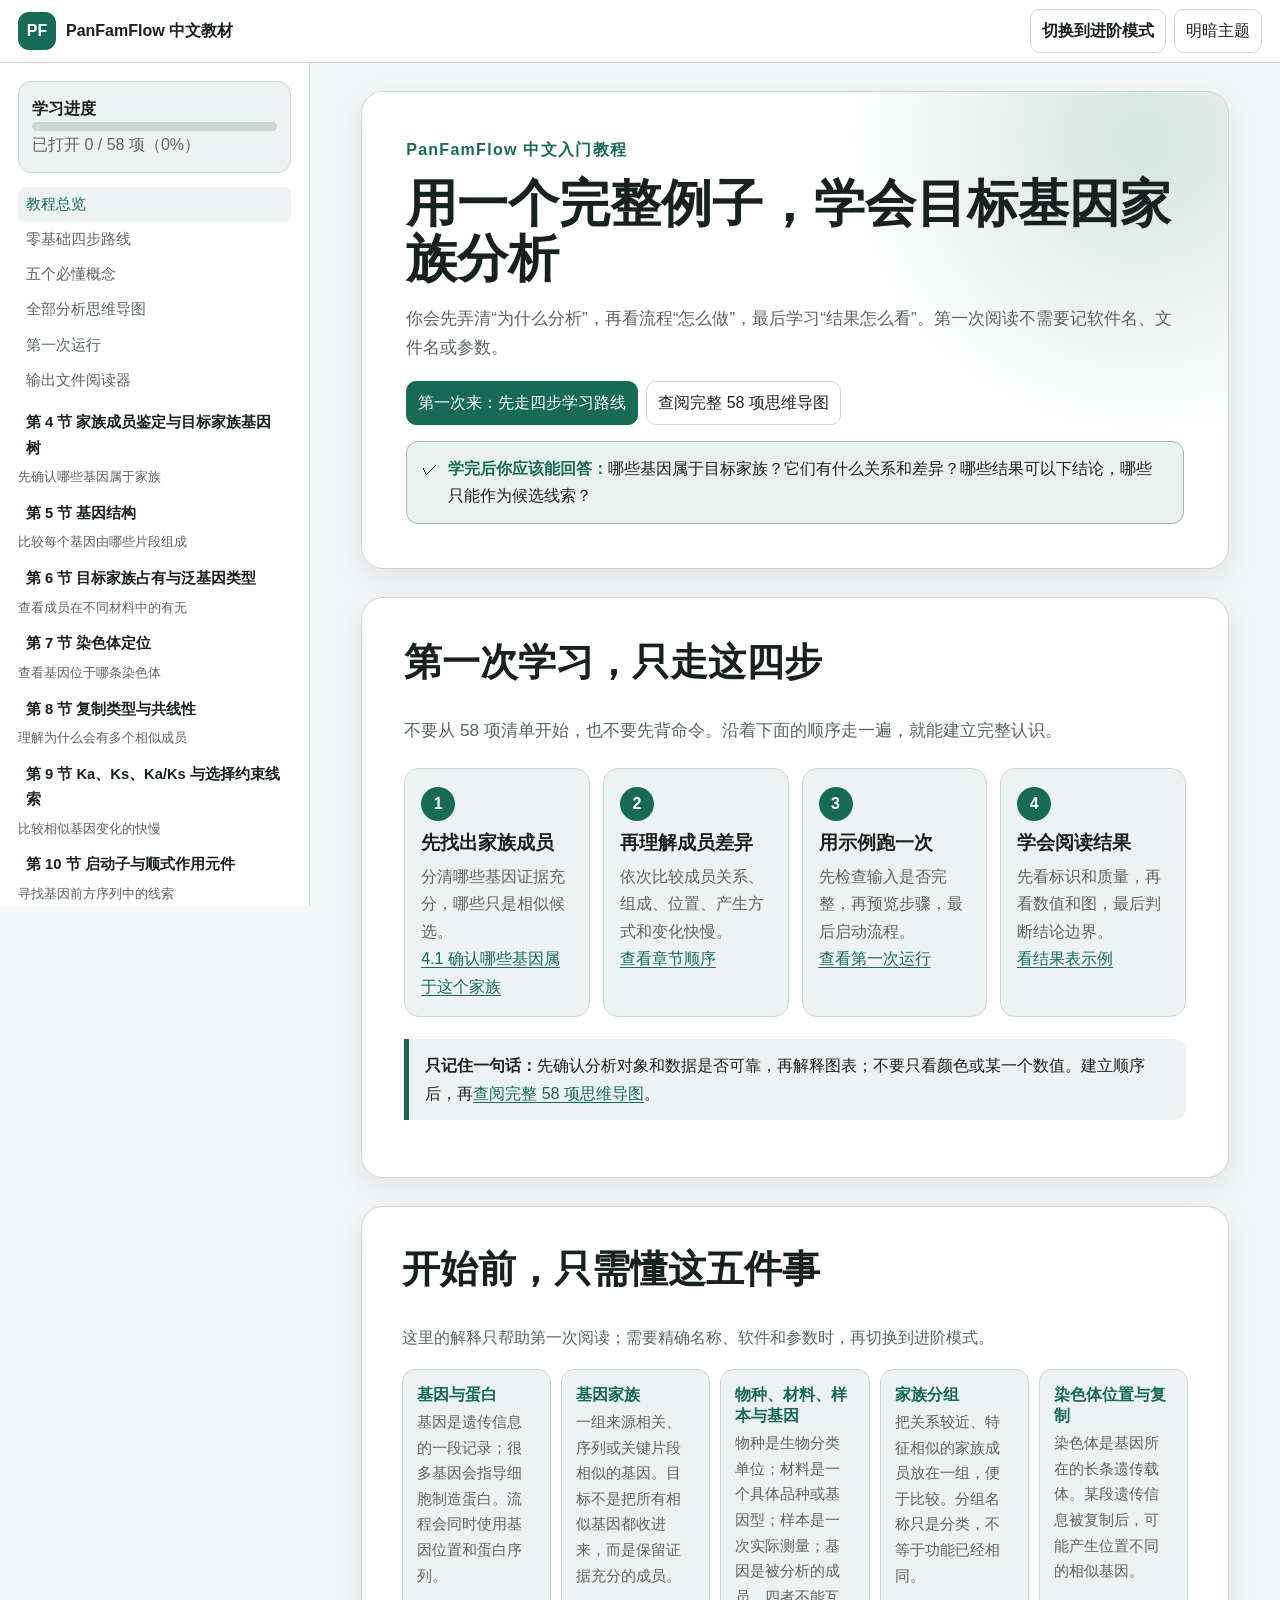
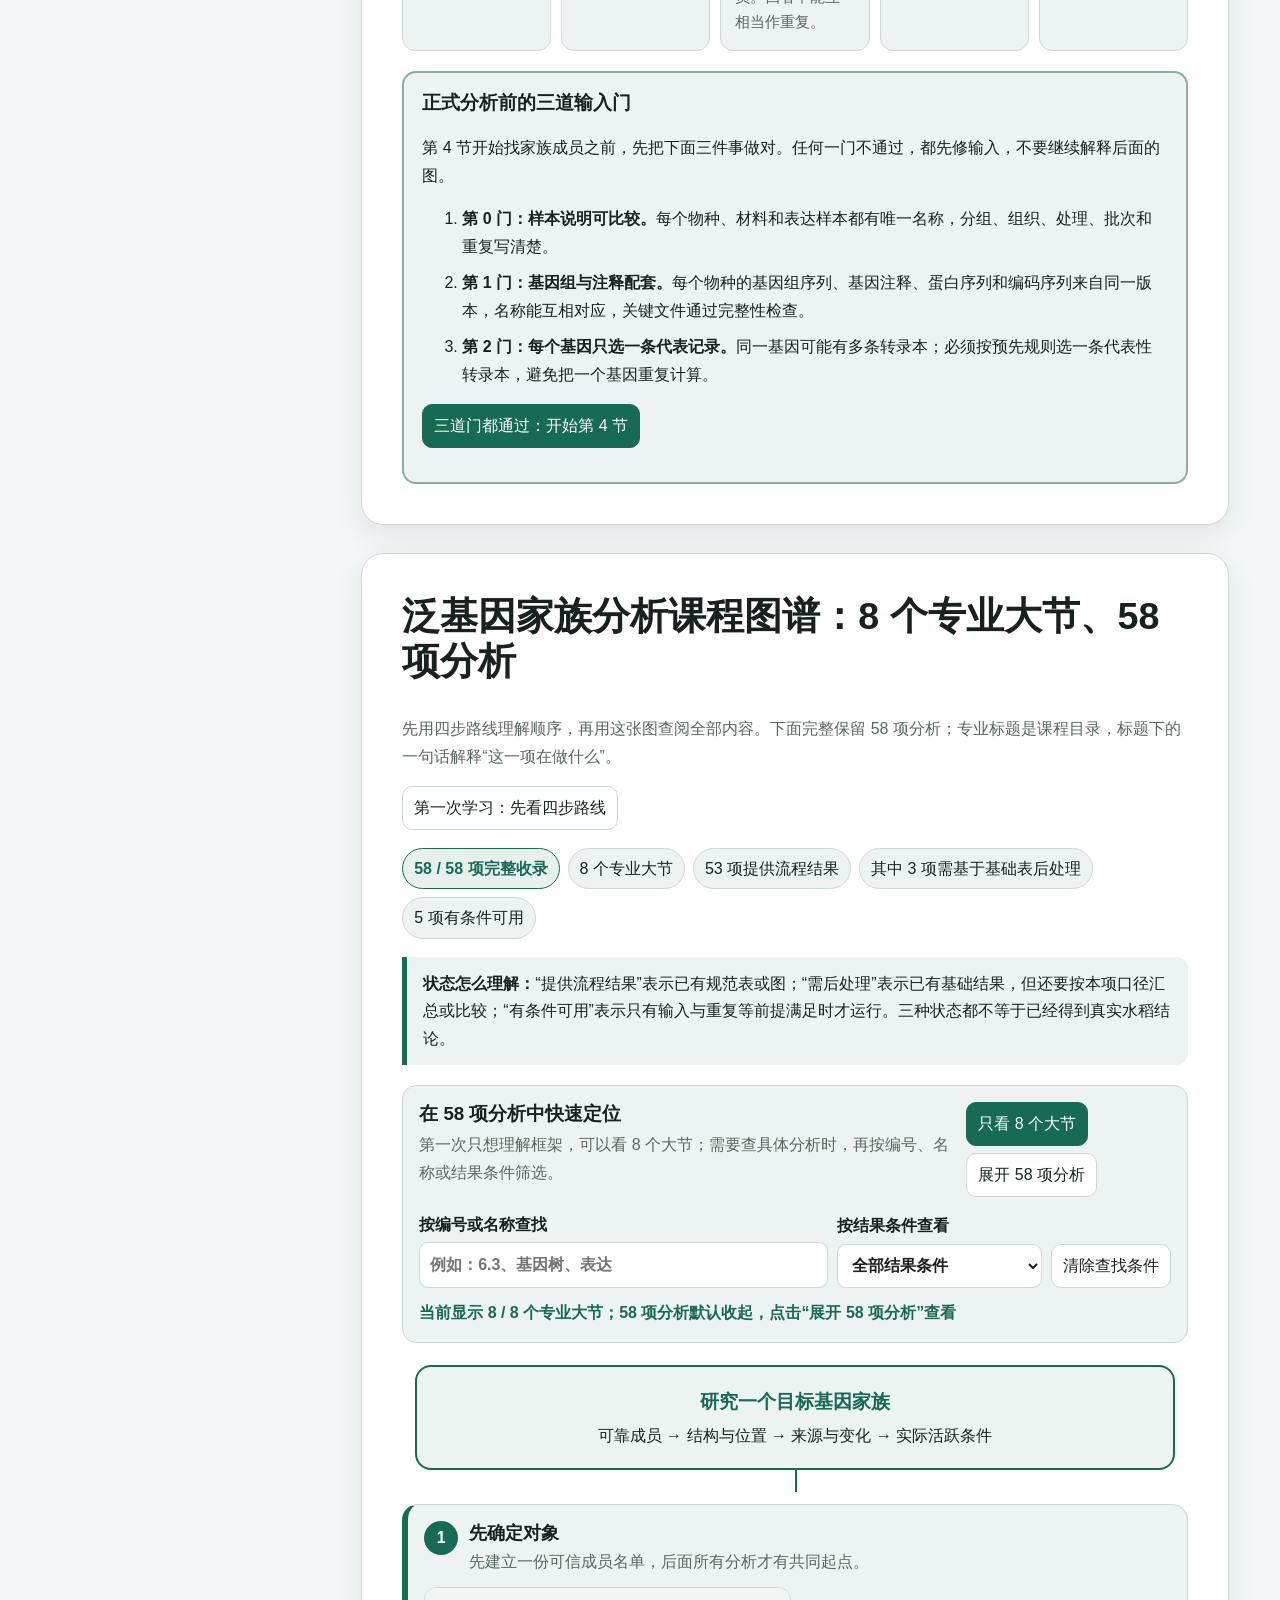
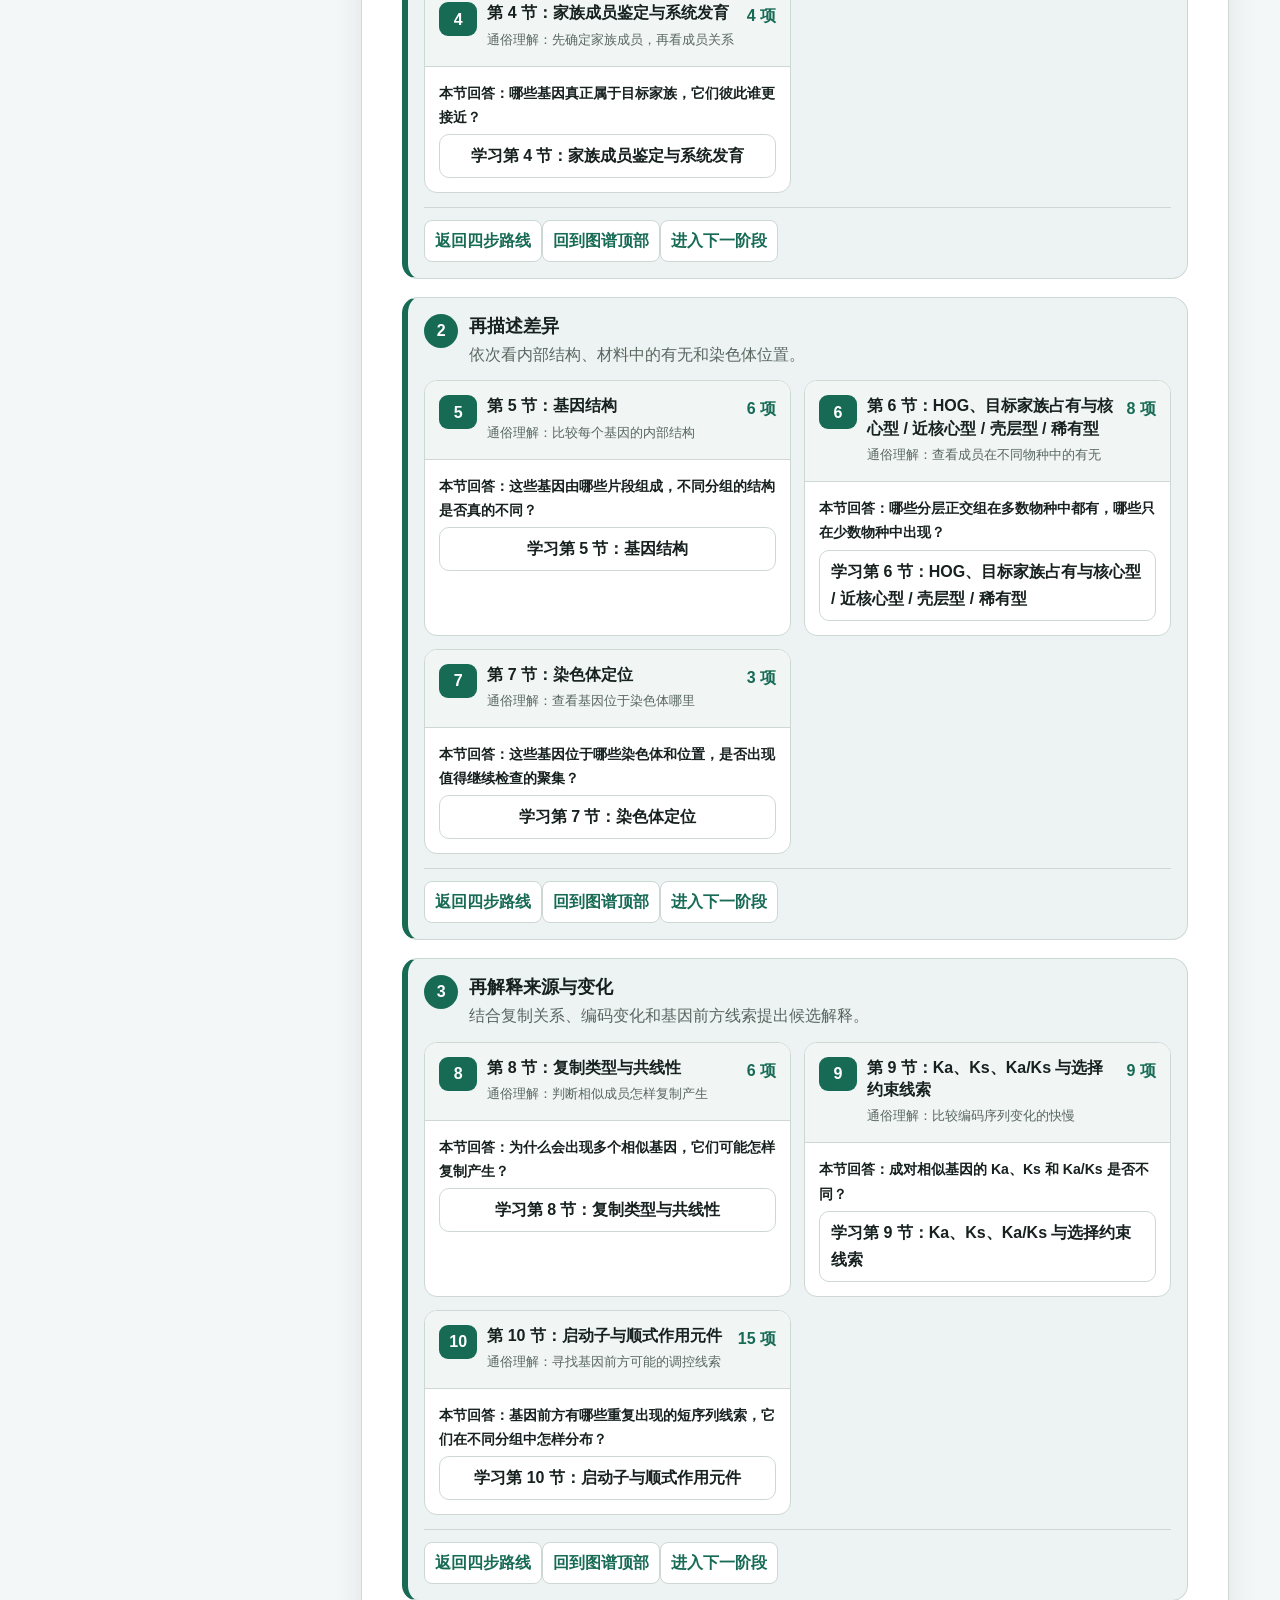
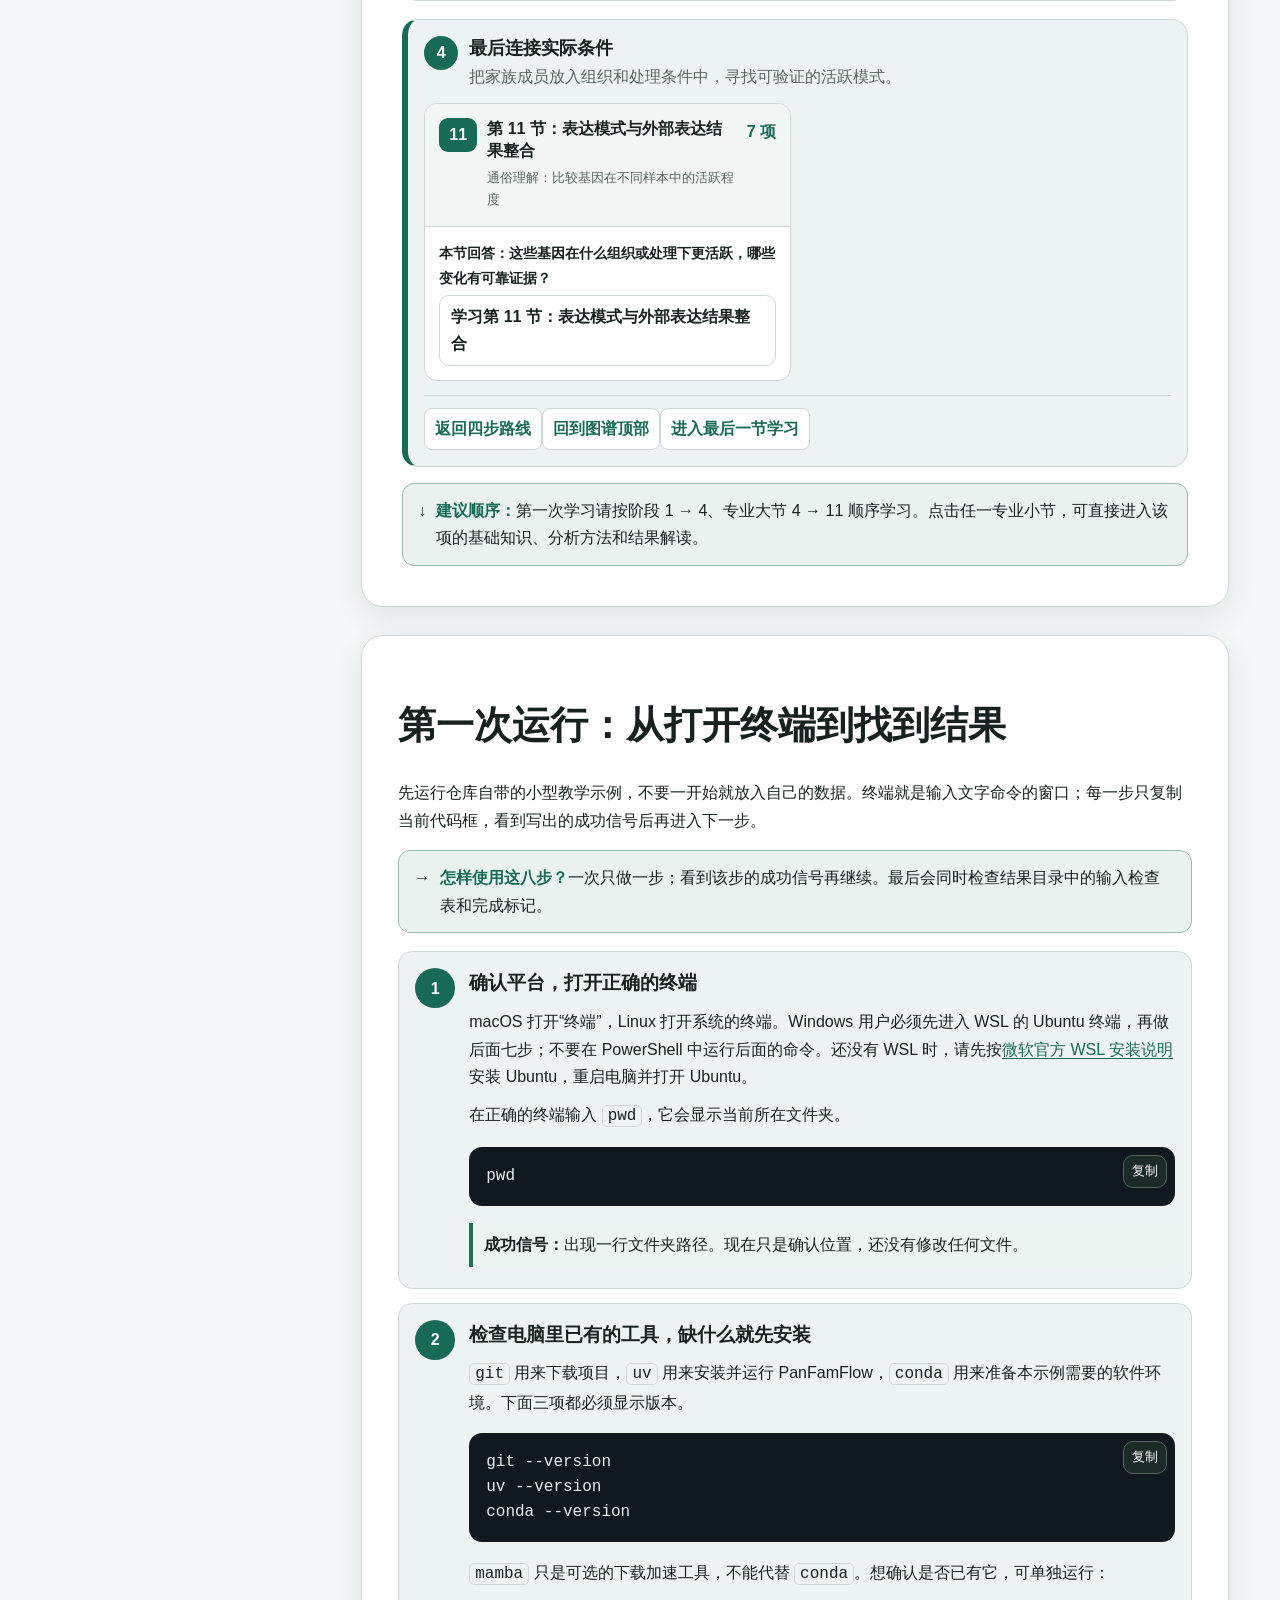
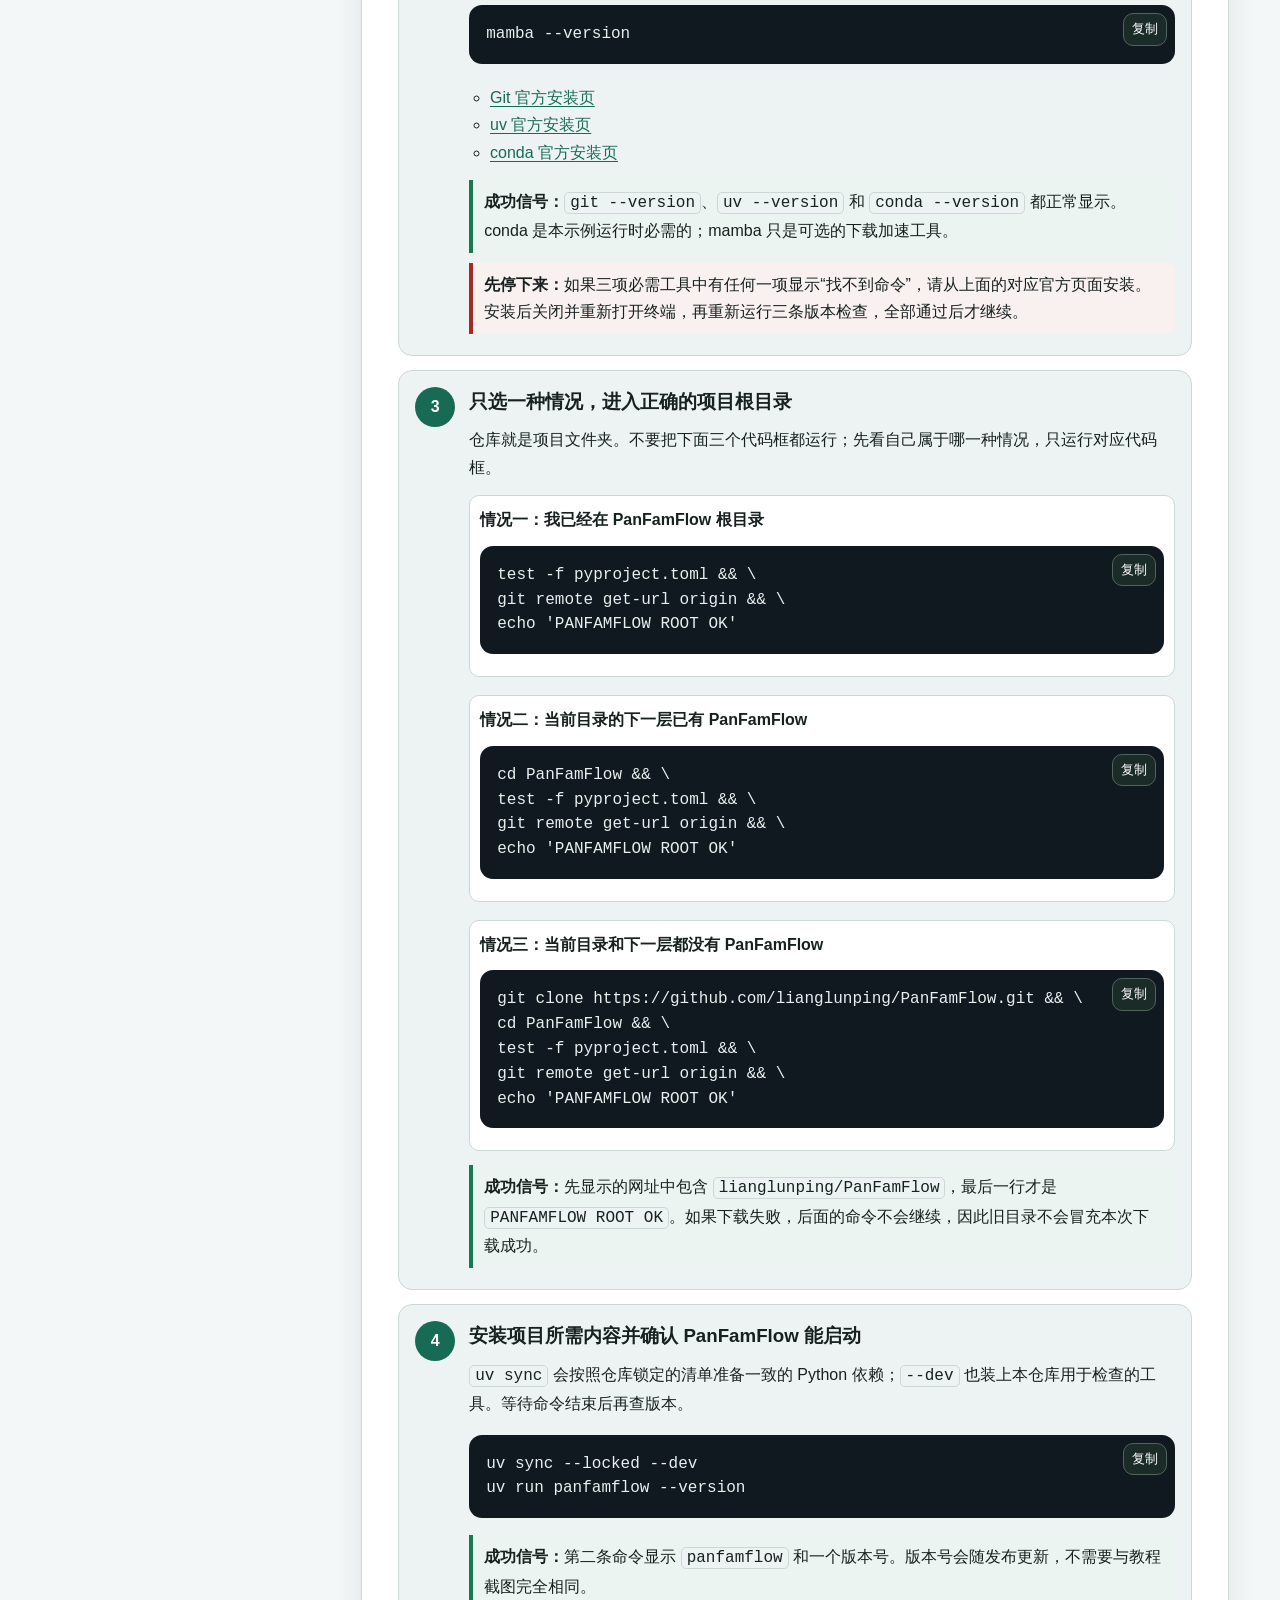
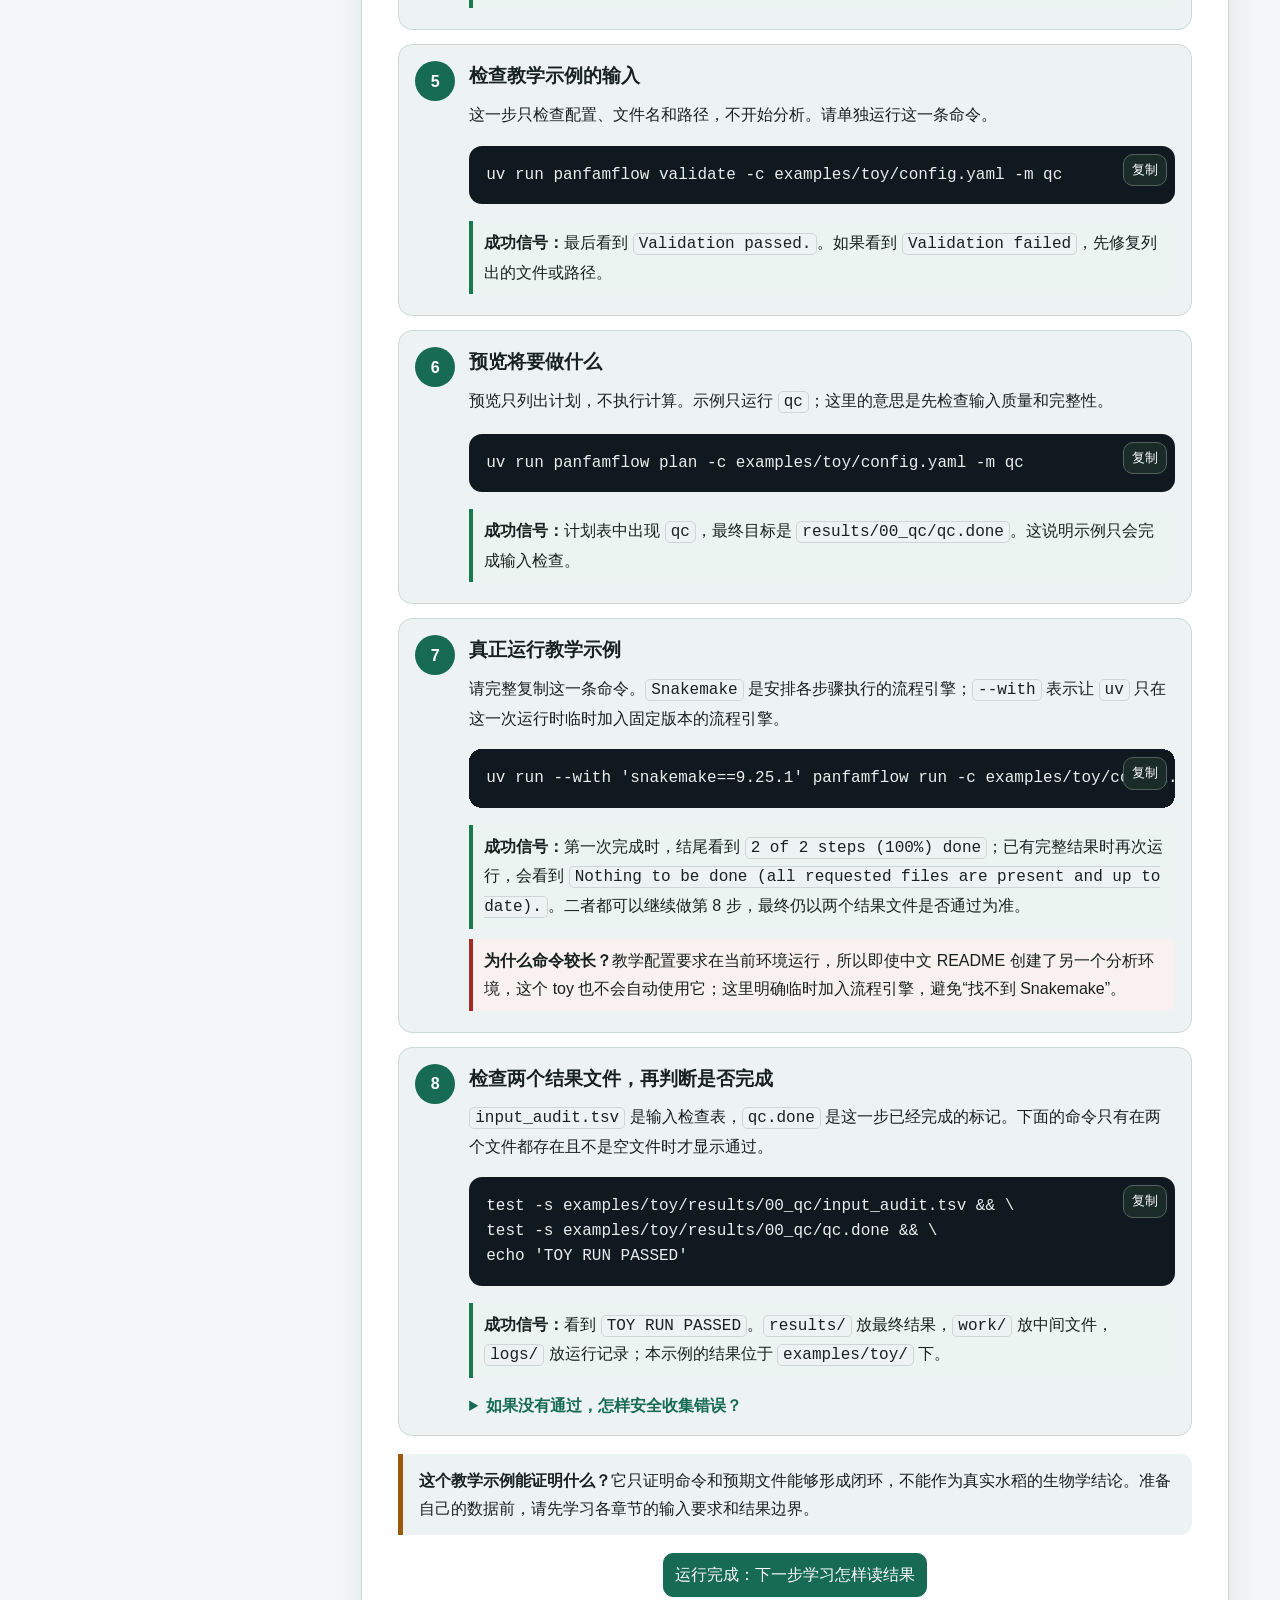
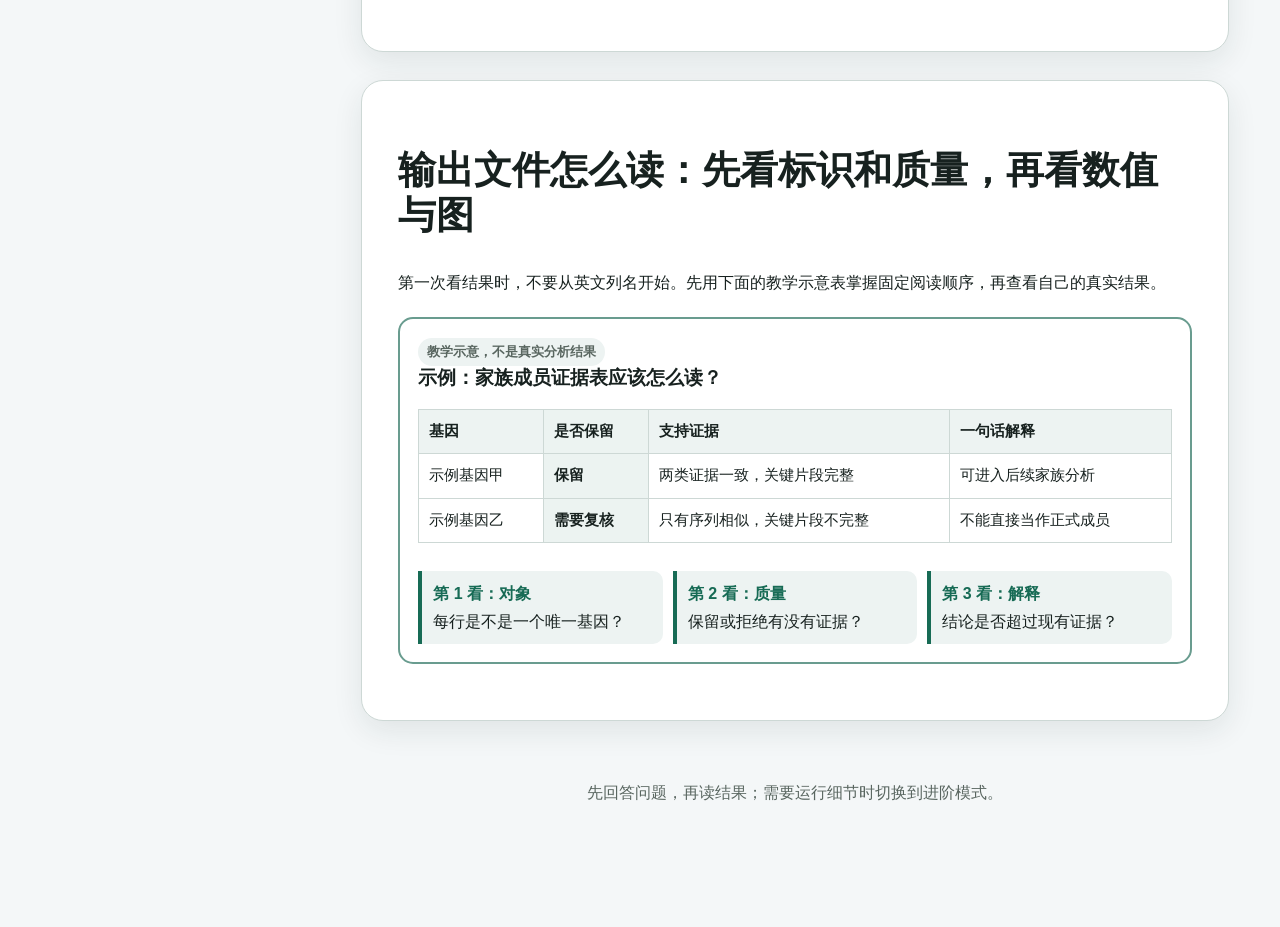
==== commit d63a73ff: "docs: clarify tutorial map coverage state" ====
--- a/docs/index.html
+++ b/docs/index.html
@@ -233,7 +233,7 @@
 </section>
 
 <!-- BEGIN TUTORIAL_MINDMAP -->
-<section class="reference-section chapter-map" id="chapter-map"><h2>泛基因家族分析课程图谱：8 个专业大节、58 项分析</h2><p class="chapter-map-lead">先用四步路线理解顺序，再用这张图查阅全部内容。下面完整保留 58 项分析；专业标题是课程目录，标题下的一句话解释“这一项在做什么”。</p><p><a class="button" href="#newbie-path">第一次学习：先看四步路线</a></p><div class="mindmap-summary" aria-label="课程覆盖摘要"><strong>58 / 58 项全部可见</strong><span>8 个专业大节</span><span>53 项提供流程结果</span><span>其中 3 项需基于基础表后处理</span><span>5 项有条件可用</span></div><div class="callout"><strong>状态怎么理解：</strong>“提供流程结果”表示已有规范表或图；“需后处理”表示已有基础结果，但还要按本项口径汇总或比较；“有条件可用”表示只有输入与重复等前提满足时才运行。三种状态都不等于已经得到真实水稻结论。</div><section class="mindmap-finder" aria-labelledby="mindmap-finder-title"><div class="mindmap-finder-heading"><div><h3 id="mindmap-finder-title">在 58 项分析中快速定位</h3><p>第一次只想理解框架，可以看 8 个大节；需要查具体分析时，再按编号、名称或结果条件筛选。</p></div><div class="mindmap-view-switch" role="group" aria-label="图谱显示范围"><button id="mapOverviewButton" class="primary" type="button" aria-pressed="true">只看 8 个大节</button><button id="mapCompleteButton" type="button" aria-pressed="false">展开 58 项分析</button></div></div><div class="mindmap-finder-fields"><label for="mapSearch">按编号或名称查找<input id="mapSearch" type="search" placeholder="例如：6.3、基因树、表达" autocomplete="off"></label><label for="mapStateFilter">按结果条件查看<select id="mapStateFilter"><option value="all">全部结果条件</option><option value="direct">已有直接结果</option><option value="postprocess">需要后处理</option><option value="conditional">满足条件后运行</option></select></label><button id="mapClearFilters" type="button">清除查找条件</button></div><p id="mapFilterSummary" class="mindmap-filter-summary" aria-live="polite">当前显示 8 / 8 个专业大节；具体 58 项默认收起</p><p id="mapNoResults" class="mindmap-no-results" role="status" hidden>没有找到符合条件的分析。请更换关键词或清除查找条件。</p></section><div class="mindmap-root"><strong>研究一个目标基因家族</strong><span>可靠成员 → 结构与位置 → 来源与变化 → 实际活跃条件</span></div><div class="mindmap-stages"><article class="mindmap-stage" id="stage-1" data-stage="1"><header><span class="mindmap-stage-number">1</span><div><h3>先确定对象</h3><p>先建立一份可信成员名单，后面所有分析才有共同起点。</p></div></header><div class="mindmap-stage-chapters"><article class="mindmap-branch" data-chapter="4"><header class="mindmap-branch-heading"><span class="mindmap-chapter">4</span><span><strong>第 4 节：家族成员鉴定与系统发育</strong><small>通俗理解：先确定家族成员，再看成员关系</small></span><em>4 项</em></header><div class="mindmap-branch-body"><p class="mindmap-chapter-question">本节回答：哪些基因真正属于目标家族，它们彼此谁更接近？</p><p><b>接着哪里：</b>所有后续各节都从这一节的可靠成员名单开始。</p><p><b>主要得到：</b>成员名单与关系图</p><ol class="mindmap-analysis-list"><li class="mindmap-analysis-item implemented" data-map-state="direct" data-map-search="4.1 家族成员详细信息 确认哪些基因属于这个家族"><a href="#analysis-4-1"><span class="mindmap-analysis-number">4.1</span><span class="mindmap-analysis-copy"><strong>家族成员详细信息</strong><small>确认哪些基因属于这个家族</small></span><span class="mindmap-analysis-state">已提供规范结果</span></a></li><li class="mindmap-analysis-item implemented" data-map-state="direct" data-map-search="4.2 目标家族基因树 查看家族成员之间的远近关系"><a href="#analysis-4-2"><span class="mindmap-analysis-number">4.2</span><span class="mindmap-analysis-copy"><strong>目标家族基因树</strong><small>查看家族成员之间的远近关系</small></span><span class="mindmap-analysis-state">已提供规范结果</span></a></li><li class="mindmap-analysis-item implemented" data-map-state="direct" data-map-search="4.3 家族成员分布热图 比较各材料拥有多少家族成员"><a href="#analysis-4-3"><span class="mindmap-analysis-number">4.3</span><span class="mindmap-analysis-copy"><strong>家族成员分布热图</strong><small>比较各材料拥有多少家族成员</small></span><span class="mindmap-analysis-state">已提供规范结果</span></a></li><li class="mindmap-analysis-item conditionally_available" data-map-state="conditional" data-map-search="4.4 核心结构域氨基酸序列 logo 找出蛋白中最保守的片段"><a href="#analysis-4-4"><span class="mindmap-analysis-number">4.4</span><span class="mindmap-analysis-copy"><strong>核心结构域氨基酸序列 Logo</strong><small>找出蛋白中最保守的片段</small></span><span class="mindmap-analysis-state">有条件可用</span></a></li></ol><a class="mindmap-start button" href="#chapter-4">学习第 4 节：家族成员鉴定与系统发育</a></div></article></div><nav class="mindmap-stage-nav beginner-only" aria-label="阶段快捷导航"><a href="#newbie-path">返回四步路线</a><a href="#chapter-map">回到图谱顶部</a><a href="#stage-2">进入下一阶段</a></nav></article><article class="mindmap-stage" id="stage-2" data-stage="2"><header><span class="mindmap-stage-number">2</span><div><h3>再描述差异</h3><p>依次看内部结构、材料中的有无和染色体位置。</p></div></header><div class="mindmap-stage-chapters"><article class="mindmap-branch" data-chapter="5"><header class="mindmap-branch-heading"><span class="mindmap-chapter">5</span><span><strong>第 5 节：基因结构</strong><small>通俗理解：比较每个基因的内部结构</small></span><em>6 项</em></header><div class="mindmap-branch-body"><p class="mindmap-chapter-question">本节回答：这些基因由哪些片段组成，不同分组的结构是否真的不同？</p><p><b>接着哪里：</b>依赖第 4 节的成员名单和统一基因注释。</p><p><b>主要得到：</b>结构图与比较表</p><ol class="mindmap-analysis-list"><li class="mindmap-analysis-item implemented" data-map-state="direct" data-map-search="5.1 不同亚家族之间基因结构比较图 比较各家族分组的基因结构"><a href="#analysis-5-1"><span class="mindmap-analysis-number">5.1</span><span class="mindmap-analysis-copy"><strong>不同亚家族之间基因结构比较图</strong><small>比较各家族分组的基因结构</small></span><span class="mindmap-analysis-state">已提供规范结果</span></a></li><li class="mindmap-analysis-item implemented" data-map-state="direct" data-map-search="5.2 基因结构描述性统计（亚家族） 汇总各家族分组的典型结构"><a href="#analysis-5-2"><span class="mindmap-analysis-number">5.2</span><span class="mindmap-analysis-copy"><strong>基因结构描述性统计（亚家族）</strong><small>汇总各家族分组的典型结构</small></span><span class="mindmap-analysis-state">已提供规范结果</span></a></li><li class="mindmap-analysis-item implemented" data-map-state="direct" data-map-search="5.3 亚家族间两两检验结果 判断家族分组之间是否真的不同"><a href="#analysis-5-3"><span class="mindmap-analysis-number">5.3</span><span class="mindmap-analysis-copy"><strong>亚家族间两两检验结果</strong><small>判断家族分组之间是否真的不同</small></span><span class="mindmap-analysis-state">已提供规范结果</span></a></li><li class="mindmap-analysis-item implemented" data-map-state="direct" data-map-search="5.4 不同群体之间基因结构比较 比较不同材料群体的基因结构"><a href="#analysis-5-4"><span class="mindmap-analysis-number">5.4</span><span class="mindmap-analysis-copy"><strong>不同群体之间基因结构比较</strong><small>比较不同材料群体的基因结构</small></span><span class="mindmap-analysis-state">已提供规范结果</span></a></li><li class="mindmap-analysis-item implemented" data-map-state="direct" data-map-search="5.5 基因结构描述性统计（群体） 汇总各材料群体的典型结构"><a href="#analysis-5-5"><span class="mindmap-analysis-number">5.5</span><span class="mindmap-analysis-copy"><strong>基因结构描述性统计（群体）</strong><small>汇总各材料群体的典型结构</small></span><span class="mindmap-analysis-state">已提供规范结果</span></a></li><li class="mindmap-analysis-item implemented" data-map-state="direct" data-map-search="5.6 群体间两两检验结果 判断材料群体之间是否真的不同"><a href="#analysis-5-6"><span class="mindmap-analysis-number">5.6</span><span class="mindmap-analysis-copy"><strong>群体间两两检验结果</strong><small>判断材料群体之间是否真的不同</small></span><span class="mindmap-analysis-state">已提供规范结果</span></a></li></ol><a class="mindmap-start button" href="#chapter-5">学习第 5 节：基因结构</a></div></article><article class="mindmap-branch" data-chapter="6"><header class="mindmap-branch-heading"><span class="mindmap-chapter">6</span><span><strong>第 6 节：HOG、目标家族占有与核心型 / 近核心型 / 壳层型 / 稀有型</strong><small>通俗理解：查看成员在不同物种中的有无</small></span><em>8 项</em></header><div class="mindmap-branch-body"><p class="mindmap-chapter-question">本节回答：哪些分层正交组在多数物种中都有，哪些只在少数物种中出现？</p><p><b>接着哪里：</b>依赖第 4 节可靠成员、物种树和明确节点的 HOG。</p><p><b>主要得到：</b>HOG 有无矩阵与增加物种曲线</p><ol class="mindmap-analysis-list"><li class="mindmap-analysis-item implemented" data-map-state="direct" data-map-search="6.1 物种系统树与正交组有无聚类（两类对象分开） 把物种关系和成员有无相似性分开看"><a href="#analysis-6-1"><span class="mindmap-analysis-number">6.1</span><span class="mindmap-analysis-copy"><strong>物种系统树与正交组有无聚类（两类对象分开）</strong><small>把物种关系和成员有无相似性分开看</small></span><span class="mindmap-analysis-state">已提供规范结果</span></a></li><li class="mindmap-analysis-item implemented" data-map-state="direct" data-map-search="6.2 正交组成员与占有明细 查看每组成员包含哪些基因"><a href="#analysis-6-2"><span class="mindmap-analysis-number">6.2</span><span class="mindmap-analysis-copy"><strong>正交组成员与占有明细</strong><small>查看每组成员包含哪些基因</small></span><span class="mindmap-analysis-state">已提供规范结果</span></a></li><li class="mindmap-analysis-item postprocess" data-map-state="postprocess" data-map-search="6.3 正交组质量综合评估 判断分组结果是否可靠"><a href="#analysis-6-3"><span class="mindmap-analysis-number">6.3</span><span class="mindmap-analysis-copy"><strong>正交组质量综合评估</strong><small>判断分组结果是否可靠</small></span><span class="mindmap-analysis-state">基础结果可用，专用比较需后处理</span></a></li><li class="mindmap-analysis-item implemented" data-map-state="direct" data-map-search="6.4 目标家族占有类型双分母分布 统计常见成员和少见成员各有多少"><a href="#analysis-6-4"><span class="mindmap-analysis-number">6.4</span><span class="mindmap-analysis-copy"><strong>目标家族占有类型双分母分布</strong><small>统计常见成员和少见成员各有多少</small></span><span class="mindmap-analysis-state">已提供规范结果</span></a></li><li class="mindmap-analysis-item implemented" data-map-state="direct" data-map-search="6.5 泛基因组稀疏曲线 观察增加材料后还能发现多少新成员"><a href="#analysis-6-5"><span class="mindmap-analysis-number">6.5</span><span class="mindmap-analysis-copy"><strong>泛基因组稀疏曲线</strong><small>观察增加材料后还能发现多少新成员</small></span><span class="mindmap-analysis-state">已提供规范结果</span></a></li><li class="mindmap-analysis-item implemented" data-map-state="direct" data-map-search="6.6 各物种泛基因组类型数量分布 比较各材料的四类成员数量"><a href="#analysis-6-6"><span class="mindmap-analysis-number">6.6</span><span class="mindmap-analysis-copy"><strong>各物种泛基因组类型数量分布</strong><small>比较各材料的四类成员数量</small></span><span class="mindmap-analysis-state">已提供规范结果</span></a></li><li class="mindmap-analysis-item implemented" data-map-state="direct" data-map-search="6.7 各物种泛基因组类型比例分布 比较各材料的四类成员比例"><a href="#analysis-6-7"><span class="mindmap-analysis-number">6.7</span><span class="mindmap-analysis-copy"><strong>各物种泛基因组类型比例分布</strong><small>比较各材料的四类成员比例</small></span><span class="mindmap-analysis-state">已提供规范结果</span></a></li><li class="mindmap-analysis-item implemented" data-map-state="direct" data-map-search="6.8 不同类型泛基因在亚家族中分布 查看四类成员落在哪些家族分组"><a href="#analysis-6-8"><span class="mindmap-analysis-number">6.8</span><span class="mindmap-analysis-copy"><strong>不同类型泛基因在亚家族中分布</strong><small>查看四类成员落在哪些家族分组</small></span><span class="mindmap-analysis-state">已提供规范结果</span></a></li></ol><a class="mindmap-start button" href="#chapter-6">学习第 6 节：HOG、目标家族占有与核心型 / 近核心型 / 壳层型 / 稀有型</a></div></article><article class="mindmap-branch" data-chapter="7"><header class="mindmap-branch-heading"><span class="mindmap-chapter">7</span><span><strong>第 7 节：染色体定位</strong><small>通俗理解：查看基因位于染色体哪里</small></span><em>3 项</em></header><div class="mindmap-branch-body"><p class="mindmap-chapter-question">本节回答：这些基因位于哪些染色体和位置，是否出现值得继续检查的聚集？</p><p><b>接着哪里：</b>依赖第 4 节成员名单；结果将供第 8 节判断复制来源。</p><p><b>主要得到：</b>染色体位置图</p><ol class="mindmap-analysis-list"><li class="mindmap-analysis-item implemented" data-map-state="direct" data-map-search="7.1 代表物种染色体分布 查看代表材料中的染色体位置"><a href="#analysis-7-1"><span class="mindmap-analysis-number">7.1</span><span class="mindmap-analysis-copy"><strong>代表物种染色体分布</strong><small>查看代表材料中的染色体位置</small></span><span class="mindmap-analysis-state">已提供规范结果</span></a></li><li class="mindmap-analysis-item implemented" data-map-state="direct" data-map-search="7.2 泛基因组水平下的染色体分布 比较所有材料中的染色体位置"><a href="#analysis-7-2"><span class="mindmap-analysis-number">7.2</span><span class="mindmap-analysis-copy"><strong>泛基因组水平下的染色体分布</strong><small>比较所有材料中的染色体位置</small></span><span class="mindmap-analysis-state">已提供规范结果</span></a></li><li class="mindmap-analysis-item implemented" data-map-state="direct" data-map-search="7.3 染色体分布统计 统计每条染色体有多少家族基因"><a href="#analysis-7-3"><span class="mindmap-analysis-number">7.3</span><span class="mindmap-analysis-copy"><strong>染色体分布统计</strong><small>统计每条染色体有多少家族基因</small></span><span class="mindmap-analysis-state">已提供规范结果</span></a></li></ol><a class="mindmap-start button" href="#chapter-7">学习第 7 节：染色体定位</a></div></article></div><nav class="mindmap-stage-nav beginner-only" aria-label="阶段快捷导航"><a href="#newbie-path">返回四步路线</a><a href="#chapter-map">回到图谱顶部</a><a href="#stage-3">进入下一阶段</a></nav></article><article class="mindmap-stage" id="stage-3" data-stage="3"><header><span class="mindmap-stage-number">3</span><div><h3>再解释来源与变化</h3><p>结合复制关系、编码变化和基因前方线索提出候选解释。</p></div></header><div class="mindmap-stage-chapters"><article class="mindmap-branch" data-chapter="8"><header class="mindmap-branch-heading"><span class="mindmap-chapter">8</span><span><strong>第 8 节：复制类型与共线性</strong><small>通俗理解：判断相似成员怎样复制产生</small></span><em>6 项</em></header><div class="mindmap-branch-body"><p class="mindmap-chapter-question">本节回答：为什么会出现多个相似基因，它们可能怎样复制产生？</p><p><b>接着哪里：</b>依赖第 4 节成员、第 7 节位置，并为第 9 节提供可靠基因对。</p><p><b>主要得到：</b>复制关系与大片段对应图</p><ol class="mindmap-analysis-list"><li class="mindmap-analysis-item implemented" data-map-state="direct" data-map-search="8.1 物种复制类型饼图 查看每个物种的基因复制来源构成"><a href="#analysis-8-1"><span class="mindmap-analysis-number">8.1</span><span class="mindmap-analysis-copy"><strong>物种复制类型饼图</strong><small>查看每个物种的基因复制来源构成</small></span><span class="mindmap-analysis-state">已提供规范结果</span></a></li><li class="mindmap-analysis-item implemented" data-map-state="direct" data-map-search="8.2 物种复制类型综合分布 并列比较各材料的复制来源"><a href="#analysis-8-2"><span class="mindmap-analysis-number">8.2</span><span class="mindmap-analysis-copy"><strong>物种复制类型综合分布</strong><small>并列比较各材料的复制来源</small></span><span class="mindmap-analysis-state">已提供规范结果</span></a></li><li class="mindmap-analysis-item implemented" data-map-state="direct" data-map-search="8.3 亚家族复制类型综合分布 比较各家族分组的复制来源"><a href="#analysis-8-3"><span class="mindmap-analysis-number">8.3</span><span class="mindmap-analysis-copy"><strong>亚家族复制类型综合分布</strong><small>比较各家族分组的复制来源</small></span><span class="mindmap-analysis-state">已提供规范结果</span></a></li><li class="mindmap-analysis-item implemented" data-map-state="direct" data-map-search="8.4 泛基因组复制类型分布 比较四类成员的复制来源"><a href="#analysis-8-4"><span class="mindmap-analysis-number">8.4</span><span class="mindmap-analysis-copy"><strong>泛基因组复制类型分布</strong><small>比较四类成员的复制来源</small></span><span class="mindmap-analysis-state">已提供规范结果</span></a></li><li class="mindmap-analysis-item implemented" data-map-state="direct" data-map-search="8.5 不同复制类型基因结构差异 比较不同复制来源的基因结构"><a href="#analysis-8-5"><span class="mindmap-analysis-number">8.5</span><span class="mindmap-analysis-copy"><strong>不同复制类型基因结构差异</strong><small>比较不同复制来源的基因结构</small></span><span class="mindmap-analysis-state">已提供规范结果</span></a></li><li class="mindmap-analysis-item conditionally_available" data-map-state="conditional" data-map-search="8.6 物种共线性分析（circos） 查看染色体大片段是否保留相同基因顺序"><a href="#analysis-8-6"><span class="mindmap-analysis-number">8.6</span><span class="mindmap-analysis-copy"><strong>物种共线性分析（Circos）</strong><small>查看染色体大片段是否保留相同基因顺序</small></span><span class="mindmap-analysis-state">有条件可用</span></a></li></ol><a class="mindmap-start button" href="#chapter-8">学习第 8 节：复制类型与共线性</a></div></article><article class="mindmap-branch" data-chapter="9"><header class="mindmap-branch-heading"><span class="mindmap-chapter">9</span><span><strong>第 9 节：Ka、Ks、Ka/Ks 与选择约束线索</strong><small>通俗理解：比较编码序列变化的快慢</small></span><em>9 项</em></header><div class="mindmap-branch-body"><p class="mindmap-chapter-question">本节回答：成对相似基因的 Ka、Ks 和 Ka/Ks 是否不同？</p><p><b>接着哪里：</b>依赖第 8 节的可靠成员对和可追溯编码序列。</p><p><b>主要得到：</b>Ka、Ks 与 Ka/Ks 图</p><ol class="mindmap-analysis-list"><li class="mindmap-analysis-item implemented" data-map-state="direct" data-map-search="9.1 正交组内成对 ka/ks 分析 比较同组家族基因的两类编码变化"><a href="#analysis-9-1"><span class="mindmap-analysis-number">9.1</span><span class="mindmap-analysis-copy"><strong>正交组内成对 Ka/Ks 分析</strong><small>比较同组家族基因的两类编码变化</small></span><span class="mindmap-analysis-state">已提供规范结果</span></a></li><li class="mindmap-analysis-item postprocess" data-map-state="postprocess" data-map-search="9.2 物种间正交组配对 ka/ks 分析 按材料比较家族基因的编码变化"><a href="#analysis-9-2"><span class="mindmap-analysis-number">9.2</span><span class="mindmap-analysis-copy"><strong>物种间正交组配对 Ka/Ks 分析</strong><small>按材料比较家族基因的编码变化</small></span><span class="mindmap-analysis-state">基础结果可用，专用比较需后处理</span></a></li><li class="mindmap-analysis-item implemented" data-map-state="direct" data-map-search="9.3 复制类型 ka/ks 分析 按复制来源比较编码变化"><a href="#analysis-9-3"><span class="mindmap-analysis-number">9.3</span><span class="mindmap-analysis-copy"><strong>复制类型 Ka/Ks 分析</strong><small>按复制来源比较编码变化</small></span><span class="mindmap-analysis-state">已提供规范结果</span></a></li><li class="mindmap-analysis-item postprocess" data-map-state="postprocess" data-map-search="9.4 wgd 与 ssd 复制类型的选择压力比较 比较大片段复制和局部复制产生的基因"><a href="#analysis-9-4"><span class="mindmap-analysis-number">9.4</span><span class="mindmap-analysis-copy"><strong>WGD 与 SSD 复制类型的选择压力比较</strong><small>比较大片段复制和局部复制产生的基因</small></span><span class="mindmap-analysis-state">基础结果可用，专用比较需后处理</span></a></li><li class="mindmap-analysis-item implemented" data-map-state="direct" data-map-search="9.5 基因家族的 ks 分析 查看基因对积累了多少不改变蛋白的变化"><a href="#analysis-9-5"><span class="mindmap-analysis-number">9.5</span><span class="mindmap-analysis-copy"><strong>基因家族的 Ks 分析</strong><small>查看基因对积累了多少不改变蛋白的变化</small></span><span class="mindmap-analysis-state">已提供规范结果</span></a></li><li class="mindmap-analysis-item implemented" data-map-state="direct" data-map-search="9.6 亚家族 ks 分布 比较各组不改变蛋白的编码变化"><a href="#analysis-9-6"><span class="mindmap-analysis-number">9.6</span><span class="mindmap-analysis-copy"><strong>亚家族 Ks 分布</strong><small>比较各组不改变蛋白的编码变化</small></span><span class="mindmap-analysis-state">已提供规范结果</span></a></li><li class="mindmap-analysis-item implemented" data-map-state="direct" data-map-search="9.7 群体 ka、ks、ka/ks 比较 比较不同群体基因对的两类编码变化"><a href="#analysis-9-7"><span class="mindmap-analysis-number">9.7</span><span class="mindmap-analysis-copy"><strong>群体 Ka、Ks、Ka/Ks 比较</strong><small>比较不同群体基因对的两类编码变化</small></span><span class="mindmap-analysis-state">已提供规范结果</span></a></li><li class="mindmap-analysis-item implemented" data-map-state="direct" data-map-search="9.8 亚家族×群体 ka、ks、ka/ks 比较 同时比较材料群体和家族分组"><a href="#analysis-9-8"><span class="mindmap-analysis-number">9.8</span><span class="mindmap-analysis-copy"><strong>亚家族×群体 Ka、Ks、Ka/Ks 比较</strong><small>同时比较材料群体和家族分组</small></span><span class="mindmap-analysis-state">已提供规范结果</span></a></li><li class="mindmap-analysis-item implemented" data-map-state="direct" data-map-search="9.9 泛基因类型 ka、ks、ka/ks 比较 比较四类占有类型的两类编码变化"><a href="#analysis-9-9"><span class="mindmap-analysis-number">9.9</span><span class="mindmap-analysis-copy"><strong>泛基因类型 Ka、Ks、Ka/Ks 比较</strong><small>比较四类占有类型的两类编码变化</small></span><span class="mindmap-analysis-state">已提供规范结果</span></a></li></ol><a class="mindmap-start button" href="#chapter-9">学习第 9 节：Ka、Ks、Ka/Ks 与选择约束线索</a></div></article><article class="mindmap-branch" data-chapter="10"><header class="mindmap-branch-heading"><span class="mindmap-chapter">10</span><span><strong>第 10 节：启动子与顺式作用元件</strong><small>通俗理解：寻找基因前方可能的调控线索</small></span><em>15 项</em></header><div class="mindmap-branch-body"><p class="mindmap-chapter-question">本节回答：基因前方有哪些重复出现的短序列线索，它们在不同分组中怎样分布？</p><p><b>接着哪里：</b>依赖第 4 节成员和一致的基因方向；15 项按四个问题组学习。</p><p><b>主要得到：</b>基因前方线索分布图</p><ol class="mindmap-analysis-list"><li class="mindmap-analysis-item implemented" data-map-state="direct" data-map-search="10.1 启动子四大类分布饼图 统计四类基因前方线索"><a href="#analysis-10-1"><span class="mindmap-analysis-number">10.1</span><span class="mindmap-analysis-copy"><strong>启动子四大类分布饼图</strong><small>统计四类基因前方线索</small></span><span class="mindmap-analysis-state">已提供规范结果</span></a></li><li class="mindmap-analysis-item implemented" data-map-state="direct" data-map-search="10.2 启动子主类别分布 比较四类基因前方线索的数量"><a href="#analysis-10-2"><span class="mindmap-analysis-number">10.2</span><span class="mindmap-analysis-copy"><strong>启动子主类别分布</strong><small>比较四类基因前方线索的数量</small></span><span class="mindmap-analysis-state">已提供规范结果</span></a></li><li class="mindmap-analysis-item implemented" data-map-state="direct" data-map-search="10.3 启动子元件子类别统计 查看每种基因前方线索的分布"><a href="#analysis-10-3"><span class="mindmap-analysis-number">10.3</span><span class="mindmap-analysis-copy"><strong>启动子元件子类别统计</strong><small>查看每种基因前方线索的分布</small></span><span class="mindmap-analysis-state">已提供规范结果</span></a></li><li class="mindmap-analysis-item implemented" data-map-state="direct" data-map-search="10.4 亚家族 × 物种启动子元件分布 比较不同材料和家族分组的基因前方线索"><a href="#analysis-10-4"><span class="mindmap-analysis-number">10.4</span><span class="mindmap-analysis-copy"><strong>亚家族 × 物种启动子元件分布</strong><small>比较不同材料和家族分组的基因前方线索</small></span><span class="mindmap-analysis-state">已提供规范结果</span></a></li><li class="mindmap-analysis-item implemented" data-map-state="direct" data-map-search="10.5 亚家族 × 物种启动子元件分布（scale 标准化） 换算为各线索自身相对高低后比较材料与家族分组"><a href="#analysis-10-5"><span class="mindmap-analysis-number">10.5</span><span class="mindmap-analysis-copy"><strong>亚家族 × 物种启动子元件分布（Scale 标准化）</strong><small>换算为各线索自身相对高低后比较材料与家族分组</small></span><span class="mindmap-analysis-state">已提供规范结果</span></a></li><li class="mindmap-analysis-item implemented" data-map-state="direct" data-map-search="10.6 亚家族启动子元件分布 汇总各家族分组的基因前方线索"><a href="#analysis-10-6"><span class="mindmap-analysis-number">10.6</span><span class="mindmap-analysis-copy"><strong>亚家族启动子元件分布</strong><small>汇总各家族分组的基因前方线索</small></span><span class="mindmap-analysis-state">已提供规范结果</span></a></li><li class="mindmap-analysis-item implemented" data-map-state="direct" data-map-search="10.7 亚家族启动子元件分布（scale 标准化） 换算为各线索自身相对高低后比较家族分组"><a href="#analysis-10-7"><span class="mindmap-analysis-number">10.7</span><span class="mindmap-analysis-copy"><strong>亚家族启动子元件分布（Scale 标准化）</strong><small>换算为各线索自身相对高低后比较家族分组</small></span><span class="mindmap-analysis-state">已提供规范结果</span></a></li><li class="mindmap-analysis-item implemented" data-map-state="direct" data-map-search="10.8 物种启动子元件分布 汇总各材料的基因前方线索"><a href="#analysis-10-8"><span class="mindmap-analysis-number">10.8</span><span class="mindmap-analysis-copy"><strong>物种启动子元件分布</strong><small>汇总各材料的基因前方线索</small></span><span class="mindmap-analysis-state">已提供规范结果</span></a></li><li class="mindmap-analysis-item implemented" data-map-state="direct" data-map-search="10.9 物种启动子元件分布（scale 标准化） 换算为各线索自身相对高低后比较材料"><a href="#analysis-10-9"><span class="mindmap-analysis-number">10.9</span><span class="mindmap-analysis-copy"><strong>物种启动子元件分布（Scale 标准化）</strong><small>换算为各线索自身相对高低后比较材料</small></span><span class="mindmap-analysis-state">已提供规范结果</span></a></li><li class="mindmap-analysis-item implemented" data-map-state="direct" data-map-search="10.10 群体启动子元件分布 汇总各材料群体的基因前方线索"><a href="#analysis-10-10"><span class="mindmap-analysis-number">10.10</span><span class="mindmap-analysis-copy"><strong>群体启动子元件分布</strong><small>汇总各材料群体的基因前方线索</small></span><span class="mindmap-analysis-state">已提供规范结果</span></a></li><li class="mindmap-analysis-item implemented" data-map-state="direct" data-map-search="10.11 群体启动子元件分布（scale 标准化） 换算为各线索自身相对高低后比较材料群体"><a href="#analysis-10-11"><span class="mindmap-analysis-number">10.11</span><span class="mindmap-analysis-copy"><strong>群体启动子元件分布（Scale 标准化）</strong><small>换算为各线索自身相对高低后比较材料群体</small></span><span class="mindmap-analysis-state">已提供规范结果</span></a></li><li class="mindmap-analysis-item implemented" data-map-state="direct" data-map-search="10.12 正交组层面的启动子分布 按关系分组汇总基因前方线索"><a href="#analysis-10-12"><span class="mindmap-analysis-number">10.12</span><span class="mindmap-analysis-copy"><strong>正交组层面的启动子分布</strong><small>按关系分组汇总基因前方线索</small></span><span class="mindmap-analysis-state">已提供规范结果</span></a></li><li class="mindmap-analysis-item implemented" data-map-state="direct" data-map-search="10.13 代表物种启动子元件分布 展示代表材料中的代表基因"><a href="#analysis-10-13"><span class="mindmap-analysis-number">10.13</span><span class="mindmap-analysis-copy"><strong>代表物种启动子元件分布</strong><small>展示代表材料中的代表基因</small></span><span class="mindmap-analysis-state">已提供规范结果</span></a></li><li class="mindmap-analysis-item implemented" data-map-state="direct" data-map-search="10.14 启动子元件分布（仅展示数量最多的元件） 只展示最常见的若干线索"><a href="#analysis-10-14"><span class="mindmap-analysis-number">10.14</span><span class="mindmap-analysis-copy"><strong>启动子元件分布（仅展示数量最多的元件）</strong><small>只展示最常见的若干线索</small></span><span class="mindmap-analysis-state">已提供规范结果</span></a></li><li class="mindmap-analysis-item implemented" data-map-state="direct" data-map-search="10.15 群体×亚家族启动子元件分布 同时比较材料群体和家族分组的基因前方线索"><a href="#analysis-10-15"><span class="mindmap-analysis-number">10.15</span><span class="mindmap-analysis-copy"><strong>群体×亚家族启动子元件分布</strong><small>同时比较材料群体和家族分组的基因前方线索</small></span><span class="mindmap-analysis-state">已提供规范结果</span></a></li></ol><a class="mindmap-start button" href="#chapter-10">学习第 10 节：启动子与顺式作用元件</a></div></article></div><nav class="mindmap-stage-nav beginner-only" aria-label="阶段快捷导航"><a href="#newbie-path">返回四步路线</a><a href="#chapter-map">回到图谱顶部</a><a href="#stage-4">进入下一阶段</a></nav></article><article class="mindmap-stage" id="stage-4" data-stage="4"><header><span class="mindmap-stage-number">4</span><div><h3>最后连接实际条件</h3><p>把家族成员放入组织和处理条件中，寻找可验证的活跃模式。</p></div></header><div class="mindmap-stage-chapters"><article class="mindmap-branch" data-chapter="11"><header class="mindmap-branch-heading"><span class="mindmap-chapter">11</span><span><strong>第 11 节：表达模式与外部表达结果整合</strong><small>通俗理解：比较基因在不同样本中的活跃程度</small></span><em>7 项</em></header><div class="mindmap-branch-body"><p class="mindmap-chapter-question">本节回答：这些基因在什么组织或处理下更活跃，哪些变化有可靠证据？</p><p><b>接着哪里：</b>依赖第 4 节成员；可靠处理比较还依赖完整样本说明和独立重复。</p><p><b>主要得到：</b>表达颜色图与处理比较表</p><ol class="mindmap-analysis-list"><li class="mindmap-analysis-item implemented" data-map-state="direct" data-map-search="11.1 泛基因与转录组表达关系 比较常见成员和少见成员的活跃程度"><a href="#analysis-11-1"><span class="mindmap-analysis-number">11.1</span><span class="mindmap-analysis-copy"><strong>泛基因与转录组表达关系</strong><small>比较常见成员和少见成员的活跃程度</small></span><span class="mindmap-analysis-state">已提供规范结果</span></a></li><li class="mindmap-analysis-item implemented" data-map-state="direct" data-map-search="11.2 整体表达模式热图 查看所有家族基因在各样本中的活跃图"><a href="#analysis-11-2"><span class="mindmap-analysis-number">11.2</span><span class="mindmap-analysis-copy"><strong>整体表达模式热图</strong><small>查看所有家族基因在各样本中的活跃图</small></span><span class="mindmap-analysis-state">已提供规范结果</span></a></li><li class="mindmap-analysis-item conditionally_available" data-map-state="conditional" data-map-search="11.3 差异表达基因跨条件重叠分析（全条件汇总） 汇总多个处理条件下发生变化的基因"><a href="#analysis-11-3"><span class="mindmap-analysis-number">11.3</span><span class="mindmap-analysis-copy"><strong>差异表达基因跨条件重叠分析（全条件汇总）</strong><small>汇总多个处理条件下发生变化的基因</small></span><span class="mindmap-analysis-state">有条件可用</span></a></li><li class="mindmap-analysis-item conditionally_available" data-map-state="conditional" data-map-search="11.4 非生物胁迫响应 查看干旱、盐或温度处理后的基因变化"><a href="#analysis-11-4"><span class="mindmap-analysis-number">11.4</span><span class="mindmap-analysis-copy"><strong>非生物胁迫响应</strong><small>查看干旱、盐或温度处理后的基因变化</small></span><span class="mindmap-analysis-state">有条件可用</span></a></li><li class="mindmap-analysis-item conditionally_available" data-map-state="conditional" data-map-search="11.5 生物胁迫响应 查看病原处理后的基因变化"><a href="#analysis-11-5"><span class="mindmap-analysis-number">11.5</span><span class="mindmap-analysis-copy"><strong>生物胁迫响应</strong><small>查看病原处理后的基因变化</small></span><span class="mindmap-analysis-state">有条件可用</span></a></li><li class="mindmap-analysis-item implemented" data-map-state="direct" data-map-search="11.6 泛基因类型分组织表达比较 比较不同组织中四类成员的活跃程度"><a href="#analysis-11-6"><span class="mindmap-analysis-number">11.6</span><span class="mindmap-analysis-copy"><strong>泛基因类型分组织表达比较</strong><small>比较不同组织中四类成员的活跃程度</small></span><span class="mindmap-analysis-state">已提供规范结果</span></a></li><li class="mindmap-analysis-item implemented" data-map-state="direct" data-map-search="11.7 群体×亚家族表达比较 比较材料群体中各家族分组的活跃程度"><a href="#analysis-11-7"><span class="mindmap-analysis-number">11.7</span><span class="mindmap-analysis-copy"><strong>群体×亚家族表达比较</strong><small>比较材料群体中各家族分组的活跃程度</small></span><span class="mindmap-analysis-state">已提供规范结果</span></a></li></ol><a class="mindmap-start button" href="#chapter-11">学习第 11 节：表达模式与外部表达结果整合</a></div></article></div><nav class="mindmap-stage-nav beginner-only" aria-label="阶段快捷导航"><a href="#newbie-path">返回四步路线</a><a href="#chapter-map">回到图谱顶部</a><a href="#chapter-11">进入最后一节学习</a></nav></article></div><div class="beginner-note"><span aria-hidden="true">↓</span><div><strong>建议顺序：</strong>第一次学习请按阶段 1 → 4、专业大节 4 → 11 顺序学习。点击任一专业小节，可直接进入该项的基础知识、分析方法和结果解读。</div></div></section>
+<section class="reference-section chapter-map" id="chapter-map"><h2>泛基因家族分析课程图谱：8 个专业大节、58 项分析</h2><p class="chapter-map-lead">先用四步路线理解顺序，再用这张图查阅全部内容。下面完整保留 58 项分析；专业标题是课程目录，标题下的一句话解释“这一项在做什么”。</p><p><a class="button" href="#newbie-path">第一次学习：先看四步路线</a></p><div class="mindmap-summary" aria-label="课程覆盖摘要"><strong>58 / 58 项完整收录</strong><span>8 个专业大节</span><span>53 项提供流程结果</span><span>其中 3 项需基于基础表后处理</span><span>5 项有条件可用</span></div><div class="callout"><strong>状态怎么理解：</strong>“提供流程结果”表示已有规范表或图；“需后处理”表示已有基础结果，但还要按本项口径汇总或比较；“有条件可用”表示只有输入与重复等前提满足时才运行。三种状态都不等于已经得到真实水稻结论。</div><section class="mindmap-finder" aria-labelledby="mindmap-finder-title"><div class="mindmap-finder-heading"><div><h3 id="mindmap-finder-title">在 58 项分析中快速定位</h3><p>第一次只想理解框架，可以看 8 个大节；需要查具体分析时，再按编号、名称或结果条件筛选。</p></div><div class="mindmap-view-switch" role="group" aria-label="图谱显示范围"><button id="mapOverviewButton" class="primary" type="button" aria-pressed="true">只看 8 个大节</button><button id="mapCompleteButton" type="button" aria-pressed="false">展开 58 项分析</button></div></div><div class="mindmap-finder-fields"><label for="mapSearch">按编号或名称查找<input id="mapSearch" type="search" placeholder="例如：6.3、基因树、表达" autocomplete="off"></label><label for="mapStateFilter">按结果条件查看<select id="mapStateFilter"><option value="all">全部结果条件</option><option value="direct">已有直接结果</option><option value="postprocess">需要后处理</option><option value="conditional">满足条件后运行</option></select></label><button id="mapClearFilters" type="button">清除查找条件</button></div><p id="mapFilterSummary" class="mindmap-filter-summary" aria-live="polite">当前显示 8 / 8 个专业大节；具体 58 项默认收起</p><p id="mapNoResults" class="mindmap-no-results" role="status" hidden>没有找到符合条件的分析。请更换关键词或清除查找条件。</p></section><div class="mindmap-root"><strong>研究一个目标基因家族</strong><span>可靠成员 → 结构与位置 → 来源与变化 → 实际活跃条件</span></div><div class="mindmap-stages"><article class="mindmap-stage" id="stage-1" data-stage="1"><header><span class="mindmap-stage-number">1</span><div><h3>先确定对象</h3><p>先建立一份可信成员名单，后面所有分析才有共同起点。</p></div></header><div class="mindmap-stage-chapters"><article class="mindmap-branch" data-chapter="4"><header class="mindmap-branch-heading"><span class="mindmap-chapter">4</span><span><strong>第 4 节：家族成员鉴定与系统发育</strong><small>通俗理解：先确定家族成员，再看成员关系</small></span><em>4 项</em></header><div class="mindmap-branch-body"><p class="mindmap-chapter-question">本节回答：哪些基因真正属于目标家族，它们彼此谁更接近？</p><p><b>接着哪里：</b>所有后续各节都从这一节的可靠成员名单开始。</p><p><b>主要得到：</b>成员名单与关系图</p><ol class="mindmap-analysis-list"><li class="mindmap-analysis-item implemented" data-map-state="direct" data-map-search="4.1 家族成员详细信息 确认哪些基因属于这个家族"><a href="#analysis-4-1"><span class="mindmap-analysis-number">4.1</span><span class="mindmap-analysis-copy"><strong>家族成员详细信息</strong><small>确认哪些基因属于这个家族</small></span><span class="mindmap-analysis-state">已提供规范结果</span></a></li><li class="mindmap-analysis-item implemented" data-map-state="direct" data-map-search="4.2 目标家族基因树 查看家族成员之间的远近关系"><a href="#analysis-4-2"><span class="mindmap-analysis-number">4.2</span><span class="mindmap-analysis-copy"><strong>目标家族基因树</strong><small>查看家族成员之间的远近关系</small></span><span class="mindmap-analysis-state">已提供规范结果</span></a></li><li class="mindmap-analysis-item implemented" data-map-state="direct" data-map-search="4.3 家族成员分布热图 比较各材料拥有多少家族成员"><a href="#analysis-4-3"><span class="mindmap-analysis-number">4.3</span><span class="mindmap-analysis-copy"><strong>家族成员分布热图</strong><small>比较各材料拥有多少家族成员</small></span><span class="mindmap-analysis-state">已提供规范结果</span></a></li><li class="mindmap-analysis-item conditionally_available" data-map-state="conditional" data-map-search="4.4 核心结构域氨基酸序列 logo 找出蛋白中最保守的片段"><a href="#analysis-4-4"><span class="mindmap-analysis-number">4.4</span><span class="mindmap-analysis-copy"><strong>核心结构域氨基酸序列 Logo</strong><small>找出蛋白中最保守的片段</small></span><span class="mindmap-analysis-state">有条件可用</span></a></li></ol><a class="mindmap-start button" href="#chapter-4">学习第 4 节：家族成员鉴定与系统发育</a></div></article></div><nav class="mindmap-stage-nav beginner-only" aria-label="阶段快捷导航"><a href="#newbie-path">返回四步路线</a><a href="#chapter-map">回到图谱顶部</a><a href="#stage-2">进入下一阶段</a></nav></article><article class="mindmap-stage" id="stage-2" data-stage="2"><header><span class="mindmap-stage-number">2</span><div><h3>再描述差异</h3><p>依次看内部结构、材料中的有无和染色体位置。</p></div></header><div class="mindmap-stage-chapters"><article class="mindmap-branch" data-chapter="5"><header class="mindmap-branch-heading"><span class="mindmap-chapter">5</span><span><strong>第 5 节：基因结构</strong><small>通俗理解：比较每个基因的内部结构</small></span><em>6 项</em></header><div class="mindmap-branch-body"><p class="mindmap-chapter-question">本节回答：这些基因由哪些片段组成，不同分组的结构是否真的不同？</p><p><b>接着哪里：</b>依赖第 4 节的成员名单和统一基因注释。</p><p><b>主要得到：</b>结构图与比较表</p><ol class="mindmap-analysis-list"><li class="mindmap-analysis-item implemented" data-map-state="direct" data-map-search="5.1 不同亚家族之间基因结构比较图 比较各家族分组的基因结构"><a href="#analysis-5-1"><span class="mindmap-analysis-number">5.1</span><span class="mindmap-analysis-copy"><strong>不同亚家族之间基因结构比较图</strong><small>比较各家族分组的基因结构</small></span><span class="mindmap-analysis-state">已提供规范结果</span></a></li><li class="mindmap-analysis-item implemented" data-map-state="direct" data-map-search="5.2 基因结构描述性统计（亚家族） 汇总各家族分组的典型结构"><a href="#analysis-5-2"><span class="mindmap-analysis-number">5.2</span><span class="mindmap-analysis-copy"><strong>基因结构描述性统计（亚家族）</strong><small>汇总各家族分组的典型结构</small></span><span class="mindmap-analysis-state">已提供规范结果</span></a></li><li class="mindmap-analysis-item implemented" data-map-state="direct" data-map-search="5.3 亚家族间两两检验结果 判断家族分组之间是否真的不同"><a href="#analysis-5-3"><span class="mindmap-analysis-number">5.3</span><span class="mindmap-analysis-copy"><strong>亚家族间两两检验结果</strong><small>判断家族分组之间是否真的不同</small></span><span class="mindmap-analysis-state">已提供规范结果</span></a></li><li class="mindmap-analysis-item implemented" data-map-state="direct" data-map-search="5.4 不同群体之间基因结构比较 比较不同材料群体的基因结构"><a href="#analysis-5-4"><span class="mindmap-analysis-number">5.4</span><span class="mindmap-analysis-copy"><strong>不同群体之间基因结构比较</strong><small>比较不同材料群体的基因结构</small></span><span class="mindmap-analysis-state">已提供规范结果</span></a></li><li class="mindmap-analysis-item implemented" data-map-state="direct" data-map-search="5.5 基因结构描述性统计（群体） 汇总各材料群体的典型结构"><a href="#analysis-5-5"><span class="mindmap-analysis-number">5.5</span><span class="mindmap-analysis-copy"><strong>基因结构描述性统计（群体）</strong><small>汇总各材料群体的典型结构</small></span><span class="mindmap-analysis-state">已提供规范结果</span></a></li><li class="mindmap-analysis-item implemented" data-map-state="direct" data-map-search="5.6 群体间两两检验结果 判断材料群体之间是否真的不同"><a href="#analysis-5-6"><span class="mindmap-analysis-number">5.6</span><span class="mindmap-analysis-copy"><strong>群体间两两检验结果</strong><small>判断材料群体之间是否真的不同</small></span><span class="mindmap-analysis-state">已提供规范结果</span></a></li></ol><a class="mindmap-start button" href="#chapter-5">学习第 5 节：基因结构</a></div></article><article class="mindmap-branch" data-chapter="6"><header class="mindmap-branch-heading"><span class="mindmap-chapter">6</span><span><strong>第 6 节：HOG、目标家族占有与核心型 / 近核心型 / 壳层型 / 稀有型</strong><small>通俗理解：查看成员在不同物种中的有无</small></span><em>8 项</em></header><div class="mindmap-branch-body"><p class="mindmap-chapter-question">本节回答：哪些分层正交组在多数物种中都有，哪些只在少数物种中出现？</p><p><b>接着哪里：</b>依赖第 4 节可靠成员、物种树和明确节点的 HOG。</p><p><b>主要得到：</b>HOG 有无矩阵与增加物种曲线</p><ol class="mindmap-analysis-list"><li class="mindmap-analysis-item implemented" data-map-state="direct" data-map-search="6.1 物种系统树与正交组有无聚类（两类对象分开） 把物种关系和成员有无相似性分开看"><a href="#analysis-6-1"><span class="mindmap-analysis-number">6.1</span><span class="mindmap-analysis-copy"><strong>物种系统树与正交组有无聚类（两类对象分开）</strong><small>把物种关系和成员有无相似性分开看</small></span><span class="mindmap-analysis-state">已提供规范结果</span></a></li><li class="mindmap-analysis-item implemented" data-map-state="direct" data-map-search="6.2 正交组成员与占有明细 查看每组成员包含哪些基因"><a href="#analysis-6-2"><span class="mindmap-analysis-number">6.2</span><span class="mindmap-analysis-copy"><strong>正交组成员与占有明细</strong><small>查看每组成员包含哪些基因</small></span><span class="mindmap-analysis-state">已提供规范结果</span></a></li><li class="mindmap-analysis-item postprocess" data-map-state="postprocess" data-map-search="6.3 正交组质量综合评估 判断分组结果是否可靠"><a href="#analysis-6-3"><span class="mindmap-analysis-number">6.3</span><span class="mindmap-analysis-copy"><strong>正交组质量综合评估</strong><small>判断分组结果是否可靠</small></span><span class="mindmap-analysis-state">基础结果可用，专用比较需后处理</span></a></li><li class="mindmap-analysis-item implemented" data-map-state="direct" data-map-search="6.4 目标家族占有类型双分母分布 统计常见成员和少见成员各有多少"><a href="#analysis-6-4"><span class="mindmap-analysis-number">6.4</span><span class="mindmap-analysis-copy"><strong>目标家族占有类型双分母分布</strong><small>统计常见成员和少见成员各有多少</small></span><span class="mindmap-analysis-state">已提供规范结果</span></a></li><li class="mindmap-analysis-item implemented" data-map-state="direct" data-map-search="6.5 泛基因组稀疏曲线 观察增加材料后还能发现多少新成员"><a href="#analysis-6-5"><span class="mindmap-analysis-number">6.5</span><span class="mindmap-analysis-copy"><strong>泛基因组稀疏曲线</strong><small>观察增加材料后还能发现多少新成员</small></span><span class="mindmap-analysis-state">已提供规范结果</span></a></li><li class="mindmap-analysis-item implemented" data-map-state="direct" data-map-search="6.6 各物种泛基因组类型数量分布 比较各材料的四类成员数量"><a href="#analysis-6-6"><span class="mindmap-analysis-number">6.6</span><span class="mindmap-analysis-copy"><strong>各物种泛基因组类型数量分布</strong><small>比较各材料的四类成员数量</small></span><span class="mindmap-analysis-state">已提供规范结果</span></a></li><li class="mindmap-analysis-item implemented" data-map-state="direct" data-map-search="6.7 各物种泛基因组类型比例分布 比较各材料的四类成员比例"><a href="#analysis-6-7"><span class="mindmap-analysis-number">6.7</span><span class="mindmap-analysis-copy"><strong>各物种泛基因组类型比例分布</strong><small>比较各材料的四类成员比例</small></span><span class="mindmap-analysis-state">已提供规范结果</span></a></li><li class="mindmap-analysis-item implemented" data-map-state="direct" data-map-search="6.8 不同类型泛基因在亚家族中分布 查看四类成员落在哪些家族分组"><a href="#analysis-6-8"><span class="mindmap-analysis-number">6.8</span><span class="mindmap-analysis-copy"><strong>不同类型泛基因在亚家族中分布</strong><small>查看四类成员落在哪些家族分组</small></span><span class="mindmap-analysis-state">已提供规范结果</span></a></li></ol><a class="mindmap-start button" href="#chapter-6">学习第 6 节：HOG、目标家族占有与核心型 / 近核心型 / 壳层型 / 稀有型</a></div></article><article class="mindmap-branch" data-chapter="7"><header class="mindmap-branch-heading"><span class="mindmap-chapter">7</span><span><strong>第 7 节：染色体定位</strong><small>通俗理解：查看基因位于染色体哪里</small></span><em>3 项</em></header><div class="mindmap-branch-body"><p class="mindmap-chapter-question">本节回答：这些基因位于哪些染色体和位置，是否出现值得继续检查的聚集？</p><p><b>接着哪里：</b>依赖第 4 节成员名单；结果将供第 8 节判断复制来源。</p><p><b>主要得到：</b>染色体位置图</p><ol class="mindmap-analysis-list"><li class="mindmap-analysis-item implemented" data-map-state="direct" data-map-search="7.1 代表物种染色体分布 查看代表材料中的染色体位置"><a href="#analysis-7-1"><span class="mindmap-analysis-number">7.1</span><span class="mindmap-analysis-copy"><strong>代表物种染色体分布</strong><small>查看代表材料中的染色体位置</small></span><span class="mindmap-analysis-state">已提供规范结果</span></a></li><li class="mindmap-analysis-item implemented" data-map-state="direct" data-map-search="7.2 泛基因组水平下的染色体分布 比较所有材料中的染色体位置"><a href="#analysis-7-2"><span class="mindmap-analysis-number">7.2</span><span class="mindmap-analysis-copy"><strong>泛基因组水平下的染色体分布</strong><small>比较所有材料中的染色体位置</small></span><span class="mindmap-analysis-state">已提供规范结果</span></a></li><li class="mindmap-analysis-item implemented" data-map-state="direct" data-map-search="7.3 染色体分布统计 统计每条染色体有多少家族基因"><a href="#analysis-7-3"><span class="mindmap-analysis-number">7.3</span><span class="mindmap-analysis-copy"><strong>染色体分布统计</strong><small>统计每条染色体有多少家族基因</small></span><span class="mindmap-analysis-state">已提供规范结果</span></a></li></ol><a class="mindmap-start button" href="#chapter-7">学习第 7 节：染色体定位</a></div></article></div><nav class="mindmap-stage-nav beginner-only" aria-label="阶段快捷导航"><a href="#newbie-path">返回四步路线</a><a href="#chapter-map">回到图谱顶部</a><a href="#stage-3">进入下一阶段</a></nav></article><article class="mindmap-stage" id="stage-3" data-stage="3"><header><span class="mindmap-stage-number">3</span><div><h3>再解释来源与变化</h3><p>结合复制关系、编码变化和基因前方线索提出候选解释。</p></div></header><div class="mindmap-stage-chapters"><article class="mindmap-branch" data-chapter="8"><header class="mindmap-branch-heading"><span class="mindmap-chapter">8</span><span><strong>第 8 节：复制类型与共线性</strong><small>通俗理解：判断相似成员怎样复制产生</small></span><em>6 项</em></header><div class="mindmap-branch-body"><p class="mindmap-chapter-question">本节回答：为什么会出现多个相似基因，它们可能怎样复制产生？</p><p><b>接着哪里：</b>依赖第 4 节成员、第 7 节位置，并为第 9 节提供可靠基因对。</p><p><b>主要得到：</b>复制关系与大片段对应图</p><ol class="mindmap-analysis-list"><li class="mindmap-analysis-item implemented" data-map-state="direct" data-map-search="8.1 物种复制类型饼图 查看每个物种的基因复制来源构成"><a href="#analysis-8-1"><span class="mindmap-analysis-number">8.1</span><span class="mindmap-analysis-copy"><strong>物种复制类型饼图</strong><small>查看每个物种的基因复制来源构成</small></span><span class="mindmap-analysis-state">已提供规范结果</span></a></li><li class="mindmap-analysis-item implemented" data-map-state="direct" data-map-search="8.2 物种复制类型综合分布 并列比较各材料的复制来源"><a href="#analysis-8-2"><span class="mindmap-analysis-number">8.2</span><span class="mindmap-analysis-copy"><strong>物种复制类型综合分布</strong><small>并列比较各材料的复制来源</small></span><span class="mindmap-analysis-state">已提供规范结果</span></a></li><li class="mindmap-analysis-item implemented" data-map-state="direct" data-map-search="8.3 亚家族复制类型综合分布 比较各家族分组的复制来源"><a href="#analysis-8-3"><span class="mindmap-analysis-number">8.3</span><span class="mindmap-analysis-copy"><strong>亚家族复制类型综合分布</strong><small>比较各家族分组的复制来源</small></span><span class="mindmap-analysis-state">已提供规范结果</span></a></li><li class="mindmap-analysis-item implemented" data-map-state="direct" data-map-search="8.4 泛基因组复制类型分布 比较四类成员的复制来源"><a href="#analysis-8-4"><span class="mindmap-analysis-number">8.4</span><span class="mindmap-analysis-copy"><strong>泛基因组复制类型分布</strong><small>比较四类成员的复制来源</small></span><span class="mindmap-analysis-state">已提供规范结果</span></a></li><li class="mindmap-analysis-item implemented" data-map-state="direct" data-map-search="8.5 不同复制类型基因结构差异 比较不同复制来源的基因结构"><a href="#analysis-8-5"><span class="mindmap-analysis-number">8.5</span><span class="mindmap-analysis-copy"><strong>不同复制类型基因结构差异</strong><small>比较不同复制来源的基因结构</small></span><span class="mindmap-analysis-state">已提供规范结果</span></a></li><li class="mindmap-analysis-item conditionally_available" data-map-state="conditional" data-map-search="8.6 物种共线性分析（circos） 查看染色体大片段是否保留相同基因顺序"><a href="#analysis-8-6"><span class="mindmap-analysis-number">8.6</span><span class="mindmap-analysis-copy"><strong>物种共线性分析（Circos）</strong><small>查看染色体大片段是否保留相同基因顺序</small></span><span class="mindmap-analysis-state">有条件可用</span></a></li></ol><a class="mindmap-start button" href="#chapter-8">学习第 8 节：复制类型与共线性</a></div></article><article class="mindmap-branch" data-chapter="9"><header class="mindmap-branch-heading"><span class="mindmap-chapter">9</span><span><strong>第 9 节：Ka、Ks、Ka/Ks 与选择约束线索</strong><small>通俗理解：比较编码序列变化的快慢</small></span><em>9 项</em></header><div class="mindmap-branch-body"><p class="mindmap-chapter-question">本节回答：成对相似基因的 Ka、Ks 和 Ka/Ks 是否不同？</p><p><b>接着哪里：</b>依赖第 8 节的可靠成员对和可追溯编码序列。</p><p><b>主要得到：</b>Ka、Ks 与 Ka/Ks 图</p><ol class="mindmap-analysis-list"><li class="mindmap-analysis-item implemented" data-map-state="direct" data-map-search="9.1 正交组内成对 ka/ks 分析 比较同组家族基因的两类编码变化"><a href="#analysis-9-1"><span class="mindmap-analysis-number">9.1</span><span class="mindmap-analysis-copy"><strong>正交组内成对 Ka/Ks 分析</strong><small>比较同组家族基因的两类编码变化</small></span><span class="mindmap-analysis-state">已提供规范结果</span></a></li><li class="mindmap-analysis-item postprocess" data-map-state="postprocess" data-map-search="9.2 物种间正交组配对 ka/ks 分析 按材料比较家族基因的编码变化"><a href="#analysis-9-2"><span class="mindmap-analysis-number">9.2</span><span class="mindmap-analysis-copy"><strong>物种间正交组配对 Ka/Ks 分析</strong><small>按材料比较家族基因的编码变化</small></span><span class="mindmap-analysis-state">基础结果可用，专用比较需后处理</span></a></li><li class="mindmap-analysis-item implemented" data-map-state="direct" data-map-search="9.3 复制类型 ka/ks 分析 按复制来源比较编码变化"><a href="#analysis-9-3"><span class="mindmap-analysis-number">9.3</span><span class="mindmap-analysis-copy"><strong>复制类型 Ka/Ks 分析</strong><small>按复制来源比较编码变化</small></span><span class="mindmap-analysis-state">已提供规范结果</span></a></li><li class="mindmap-analysis-item postprocess" data-map-state="postprocess" data-map-search="9.4 wgd 与 ssd 复制类型的选择压力比较 比较大片段复制和局部复制产生的基因"><a href="#analysis-9-4"><span class="mindmap-analysis-number">9.4</span><span class="mindmap-analysis-copy"><strong>WGD 与 SSD 复制类型的选择压力比较</strong><small>比较大片段复制和局部复制产生的基因</small></span><span class="mindmap-analysis-state">基础结果可用，专用比较需后处理</span></a></li><li class="mindmap-analysis-item implemented" data-map-state="direct" data-map-search="9.5 基因家族的 ks 分析 查看基因对积累了多少不改变蛋白的变化"><a href="#analysis-9-5"><span class="mindmap-analysis-number">9.5</span><span class="mindmap-analysis-copy"><strong>基因家族的 Ks 分析</strong><small>查看基因对积累了多少不改变蛋白的变化</small></span><span class="mindmap-analysis-state">已提供规范结果</span></a></li><li class="mindmap-analysis-item implemented" data-map-state="direct" data-map-search="9.6 亚家族 ks 分布 比较各组不改变蛋白的编码变化"><a href="#analysis-9-6"><span class="mindmap-analysis-number">9.6</span><span class="mindmap-analysis-copy"><strong>亚家族 Ks 分布</strong><small>比较各组不改变蛋白的编码变化</small></span><span class="mindmap-analysis-state">已提供规范结果</span></a></li><li class="mindmap-analysis-item implemented" data-map-state="direct" data-map-search="9.7 群体 ka、ks、ka/ks 比较 比较不同群体基因对的两类编码变化"><a href="#analysis-9-7"><span class="mindmap-analysis-number">9.7</span><span class="mindmap-analysis-copy"><strong>群体 Ka、Ks、Ka/Ks 比较</strong><small>比较不同群体基因对的两类编码变化</small></span><span class="mindmap-analysis-state">已提供规范结果</span></a></li><li class="mindmap-analysis-item implemented" data-map-state="direct" data-map-search="9.8 亚家族×群体 ka、ks、ka/ks 比较 同时比较材料群体和家族分组"><a href="#analysis-9-8"><span class="mindmap-analysis-number">9.8</span><span class="mindmap-analysis-copy"><strong>亚家族×群体 Ka、Ks、Ka/Ks 比较</strong><small>同时比较材料群体和家族分组</small></span><span class="mindmap-analysis-state">已提供规范结果</span></a></li><li class="mindmap-analysis-item implemented" data-map-state="direct" data-map-search="9.9 泛基因类型 ka、ks、ka/ks 比较 比较四类占有类型的两类编码变化"><a href="#analysis-9-9"><span class="mindmap-analysis-number">9.9</span><span class="mindmap-analysis-copy"><strong>泛基因类型 Ka、Ks、Ka/Ks 比较</strong><small>比较四类占有类型的两类编码变化</small></span><span class="mindmap-analysis-state">已提供规范结果</span></a></li></ol><a class="mindmap-start button" href="#chapter-9">学习第 9 节：Ka、Ks、Ka/Ks 与选择约束线索</a></div></article><article class="mindmap-branch" data-chapter="10"><header class="mindmap-branch-heading"><span class="mindmap-chapter">10</span><span><strong>第 10 节：启动子与顺式作用元件</strong><small>通俗理解：寻找基因前方可能的调控线索</small></span><em>15 项</em></header><div class="mindmap-branch-body"><p class="mindmap-chapter-question">本节回答：基因前方有哪些重复出现的短序列线索，它们在不同分组中怎样分布？</p><p><b>接着哪里：</b>依赖第 4 节成员和一致的基因方向；15 项按四个问题组学习。</p><p><b>主要得到：</b>基因前方线索分布图</p><ol class="mindmap-analysis-list"><li class="mindmap-analysis-item implemented" data-map-state="direct" data-map-search="10.1 启动子四大类分布饼图 统计四类基因前方线索"><a href="#analysis-10-1"><span class="mindmap-analysis-number">10.1</span><span class="mindmap-analysis-copy"><strong>启动子四大类分布饼图</strong><small>统计四类基因前方线索</small></span><span class="mindmap-analysis-state">已提供规范结果</span></a></li><li class="mindmap-analysis-item implemented" data-map-state="direct" data-map-search="10.2 启动子主类别分布 比较四类基因前方线索的数量"><a href="#analysis-10-2"><span class="mindmap-analysis-number">10.2</span><span class="mindmap-analysis-copy"><strong>启动子主类别分布</strong><small>比较四类基因前方线索的数量</small></span><span class="mindmap-analysis-state">已提供规范结果</span></a></li><li class="mindmap-analysis-item implemented" data-map-state="direct" data-map-search="10.3 启动子元件子类别统计 查看每种基因前方线索的分布"><a href="#analysis-10-3"><span class="mindmap-analysis-number">10.3</span><span class="mindmap-analysis-copy"><strong>启动子元件子类别统计</strong><small>查看每种基因前方线索的分布</small></span><span class="mindmap-analysis-state">已提供规范结果</span></a></li><li class="mindmap-analysis-item implemented" data-map-state="direct" data-map-search="10.4 亚家族 × 物种启动子元件分布 比较不同材料和家族分组的基因前方线索"><a href="#analysis-10-4"><span class="mindmap-analysis-number">10.4</span><span class="mindmap-analysis-copy"><strong>亚家族 × 物种启动子元件分布</strong><small>比较不同材料和家族分组的基因前方线索</small></span><span class="mindmap-analysis-state">已提供规范结果</span></a></li><li class="mindmap-analysis-item implemented" data-map-state="direct" data-map-search="10.5 亚家族 × 物种启动子元件分布（scale 标准化） 换算为各线索自身相对高低后比较材料与家族分组"><a href="#analysis-10-5"><span class="mindmap-analysis-number">10.5</span><span class="mindmap-analysis-copy"><strong>亚家族 × 物种启动子元件分布（Scale 标准化）</strong><small>换算为各线索自身相对高低后比较材料与家族分组</small></span><span class="mindmap-analysis-state">已提供规范结果</span></a></li><li class="mindmap-analysis-item implemented" data-map-state="direct" data-map-search="10.6 亚家族启动子元件分布 汇总各家族分组的基因前方线索"><a href="#analysis-10-6"><span class="mindmap-analysis-number">10.6</span><span class="mindmap-analysis-copy"><strong>亚家族启动子元件分布</strong><small>汇总各家族分组的基因前方线索</small></span><span class="mindmap-analysis-state">已提供规范结果</span></a></li><li class="mindmap-analysis-item implemented" data-map-state="direct" data-map-search="10.7 亚家族启动子元件分布（scale 标准化） 换算为各线索自身相对高低后比较家族分组"><a href="#analysis-10-7"><span class="mindmap-analysis-number">10.7</span><span class="mindmap-analysis-copy"><strong>亚家族启动子元件分布（Scale 标准化）</strong><small>换算为各线索自身相对高低后比较家族分组</small></span><span class="mindmap-analysis-state">已提供规范结果</span></a></li><li class="mindmap-analysis-item implemented" data-map-state="direct" data-map-search="10.8 物种启动子元件分布 汇总各材料的基因前方线索"><a href="#analysis-10-8"><span class="mindmap-analysis-number">10.8</span><span class="mindmap-analysis-copy"><strong>物种启动子元件分布</strong><small>汇总各材料的基因前方线索</small></span><span class="mindmap-analysis-state">已提供规范结果</span></a></li><li class="mindmap-analysis-item implemented" data-map-state="direct" data-map-search="10.9 物种启动子元件分布（scale 标准化） 换算为各线索自身相对高低后比较材料"><a href="#analysis-10-9"><span class="mindmap-analysis-number">10.9</span><span class="mindmap-analysis-copy"><strong>物种启动子元件分布（Scale 标准化）</strong><small>换算为各线索自身相对高低后比较材料</small></span><span class="mindmap-analysis-state">已提供规范结果</span></a></li><li class="mindmap-analysis-item implemented" data-map-state="direct" data-map-search="10.10 群体启动子元件分布 汇总各材料群体的基因前方线索"><a href="#analysis-10-10"><span class="mindmap-analysis-number">10.10</span><span class="mindmap-analysis-copy"><strong>群体启动子元件分布</strong><small>汇总各材料群体的基因前方线索</small></span><span class="mindmap-analysis-state">已提供规范结果</span></a></li><li class="mindmap-analysis-item implemented" data-map-state="direct" data-map-search="10.11 群体启动子元件分布（scale 标准化） 换算为各线索自身相对高低后比较材料群体"><a href="#analysis-10-11"><span class="mindmap-analysis-number">10.11</span><span class="mindmap-analysis-copy"><strong>群体启动子元件分布（Scale 标准化）</strong><small>换算为各线索自身相对高低后比较材料群体</small></span><span class="mindmap-analysis-state">已提供规范结果</span></a></li><li class="mindmap-analysis-item implemented" data-map-state="direct" data-map-search="10.12 正交组层面的启动子分布 按关系分组汇总基因前方线索"><a href="#analysis-10-12"><span class="mindmap-analysis-number">10.12</span><span class="mindmap-analysis-copy"><strong>正交组层面的启动子分布</strong><small>按关系分组汇总基因前方线索</small></span><span class="mindmap-analysis-state">已提供规范结果</span></a></li><li class="mindmap-analysis-item implemented" data-map-state="direct" data-map-search="10.13 代表物种启动子元件分布 展示代表材料中的代表基因"><a href="#analysis-10-13"><span class="mindmap-analysis-number">10.13</span><span class="mindmap-analysis-copy"><strong>代表物种启动子元件分布</strong><small>展示代表材料中的代表基因</small></span><span class="mindmap-analysis-state">已提供规范结果</span></a></li><li class="mindmap-analysis-item implemented" data-map-state="direct" data-map-search="10.14 启动子元件分布（仅展示数量最多的元件） 只展示最常见的若干线索"><a href="#analysis-10-14"><span class="mindmap-analysis-number">10.14</span><span class="mindmap-analysis-copy"><strong>启动子元件分布（仅展示数量最多的元件）</strong><small>只展示最常见的若干线索</small></span><span class="mindmap-analysis-state">已提供规范结果</span></a></li><li class="mindmap-analysis-item implemented" data-map-state="direct" data-map-search="10.15 群体×亚家族启动子元件分布 同时比较材料群体和家族分组的基因前方线索"><a href="#analysis-10-15"><span class="mindmap-analysis-number">10.15</span><span class="mindmap-analysis-copy"><strong>群体×亚家族启动子元件分布</strong><small>同时比较材料群体和家族分组的基因前方线索</small></span><span class="mindmap-analysis-state">已提供规范结果</span></a></li></ol><a class="mindmap-start button" href="#chapter-10">学习第 10 节：启动子与顺式作用元件</a></div></article></div><nav class="mindmap-stage-nav beginner-only" aria-label="阶段快捷导航"><a href="#newbie-path">返回四步路线</a><a href="#chapter-map">回到图谱顶部</a><a href="#stage-4">进入下一阶段</a></nav></article><article class="mindmap-stage" id="stage-4" data-stage="4"><header><span class="mindmap-stage-number">4</span><div><h3>最后连接实际条件</h3><p>把家族成员放入组织和处理条件中，寻找可验证的活跃模式。</p></div></header><div class="mindmap-stage-chapters"><article class="mindmap-branch" data-chapter="11"><header class="mindmap-branch-heading"><span class="mindmap-chapter">11</span><span><strong>第 11 节：表达模式与外部表达结果整合</strong><small>通俗理解：比较基因在不同样本中的活跃程度</small></span><em>7 项</em></header><div class="mindmap-branch-body"><p class="mindmap-chapter-question">本节回答：这些基因在什么组织或处理下更活跃，哪些变化有可靠证据？</p><p><b>接着哪里：</b>依赖第 4 节成员；可靠处理比较还依赖完整样本说明和独立重复。</p><p><b>主要得到：</b>表达颜色图与处理比较表</p><ol class="mindmap-analysis-list"><li class="mindmap-analysis-item implemented" data-map-state="direct" data-map-search="11.1 泛基因与转录组表达关系 比较常见成员和少见成员的活跃程度"><a href="#analysis-11-1"><span class="mindmap-analysis-number">11.1</span><span class="mindmap-analysis-copy"><strong>泛基因与转录组表达关系</strong><small>比较常见成员和少见成员的活跃程度</small></span><span class="mindmap-analysis-state">已提供规范结果</span></a></li><li class="mindmap-analysis-item implemented" data-map-state="direct" data-map-search="11.2 整体表达模式热图 查看所有家族基因在各样本中的活跃图"><a href="#analysis-11-2"><span class="mindmap-analysis-number">11.2</span><span class="mindmap-analysis-copy"><strong>整体表达模式热图</strong><small>查看所有家族基因在各样本中的活跃图</small></span><span class="mindmap-analysis-state">已提供规范结果</span></a></li><li class="mindmap-analysis-item conditionally_available" data-map-state="conditional" data-map-search="11.3 差异表达基因跨条件重叠分析（全条件汇总） 汇总多个处理条件下发生变化的基因"><a href="#analysis-11-3"><span class="mindmap-analysis-number">11.3</span><span class="mindmap-analysis-copy"><strong>差异表达基因跨条件重叠分析（全条件汇总）</strong><small>汇总多个处理条件下发生变化的基因</small></span><span class="mindmap-analysis-state">有条件可用</span></a></li><li class="mindmap-analysis-item conditionally_available" data-map-state="conditional" data-map-search="11.4 非生物胁迫响应 查看干旱、盐或温度处理后的基因变化"><a href="#analysis-11-4"><span class="mindmap-analysis-number">11.4</span><span class="mindmap-analysis-copy"><strong>非生物胁迫响应</strong><small>查看干旱、盐或温度处理后的基因变化</small></span><span class="mindmap-analysis-state">有条件可用</span></a></li><li class="mindmap-analysis-item conditionally_available" data-map-state="conditional" data-map-search="11.5 生物胁迫响应 查看病原处理后的基因变化"><a href="#analysis-11-5"><span class="mindmap-analysis-number">11.5</span><span class="mindmap-analysis-copy"><strong>生物胁迫响应</strong><small>查看病原处理后的基因变化</small></span><span class="mindmap-analysis-state">有条件可用</span></a></li><li class="mindmap-analysis-item implemented" data-map-state="direct" data-map-search="11.6 泛基因类型分组织表达比较 比较不同组织中四类成员的活跃程度"><a href="#analysis-11-6"><span class="mindmap-analysis-number">11.6</span><span class="mindmap-analysis-copy"><strong>泛基因类型分组织表达比较</strong><small>比较不同组织中四类成员的活跃程度</small></span><span class="mindmap-analysis-state">已提供规范结果</span></a></li><li class="mindmap-analysis-item implemented" data-map-state="direct" data-map-search="11.7 群体×亚家族表达比较 比较材料群体中各家族分组的活跃程度"><a href="#analysis-11-7"><span class="mindmap-analysis-number">11.7</span><span class="mindmap-analysis-copy"><strong>群体×亚家族表达比较</strong><small>比较材料群体中各家族分组的活跃程度</small></span><span class="mindmap-analysis-state">已提供规范结果</span></a></li></ol><a class="mindmap-start button" href="#chapter-11">学习第 11 节：表达模式与外部表达结果整合</a></div></article></div><nav class="mindmap-stage-nav beginner-only" aria-label="阶段快捷导航"><a href="#newbie-path">返回四步路线</a><a href="#chapter-map">回到图谱顶部</a><a href="#chapter-11">进入最后一节学习</a></nav></article></div><div class="beginner-note"><span aria-hidden="true">↓</span><div><strong>建议顺序：</strong>第一次学习请按阶段 1 → 4、专业大节 4 → 11 顺序学习。点击任一专业小节，可直接进入该项的基础知识、分析方法和结果解读。</div></div></section>
 <!-- END TUTORIAL_MINDMAP -->
 
 <span class="legacy-anchor" id="step-0" aria-hidden="true"></span><span class="legacy-anchor" id="troubleshooting" aria-hidden="true"></span>
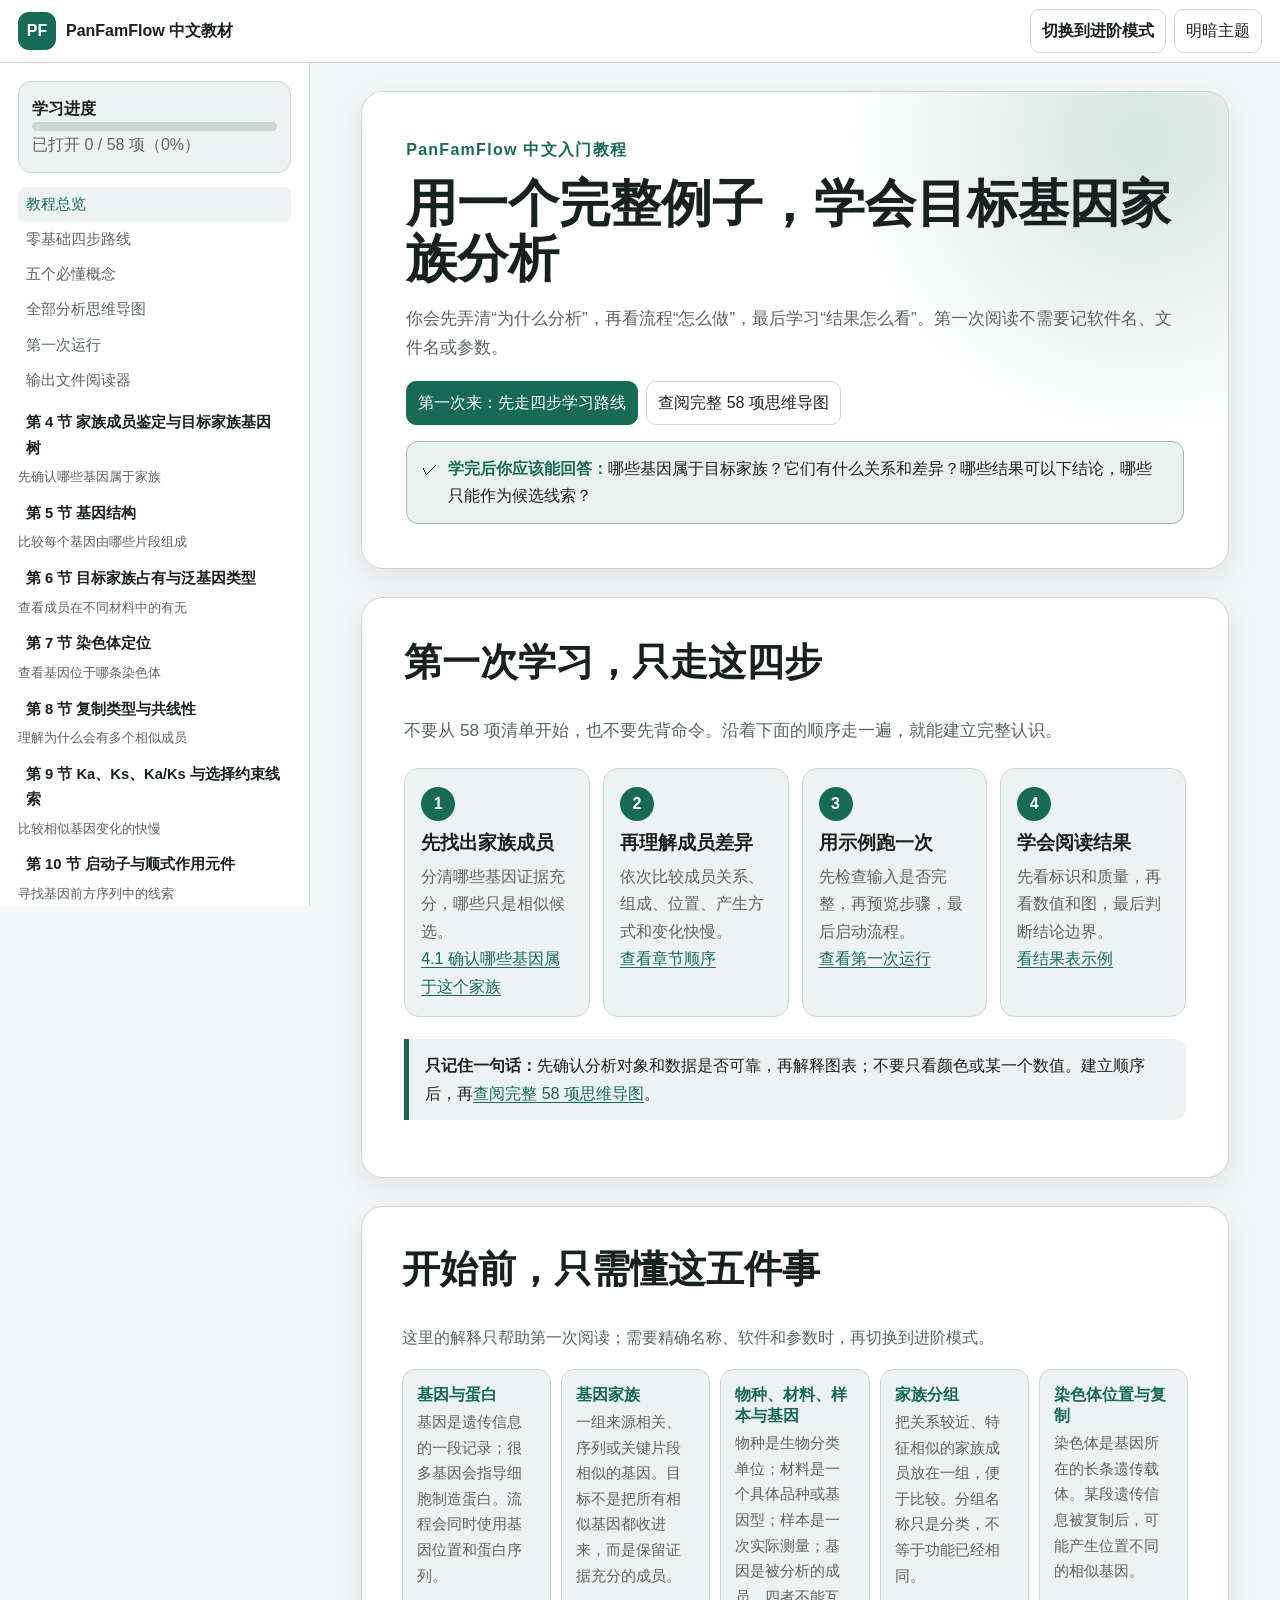
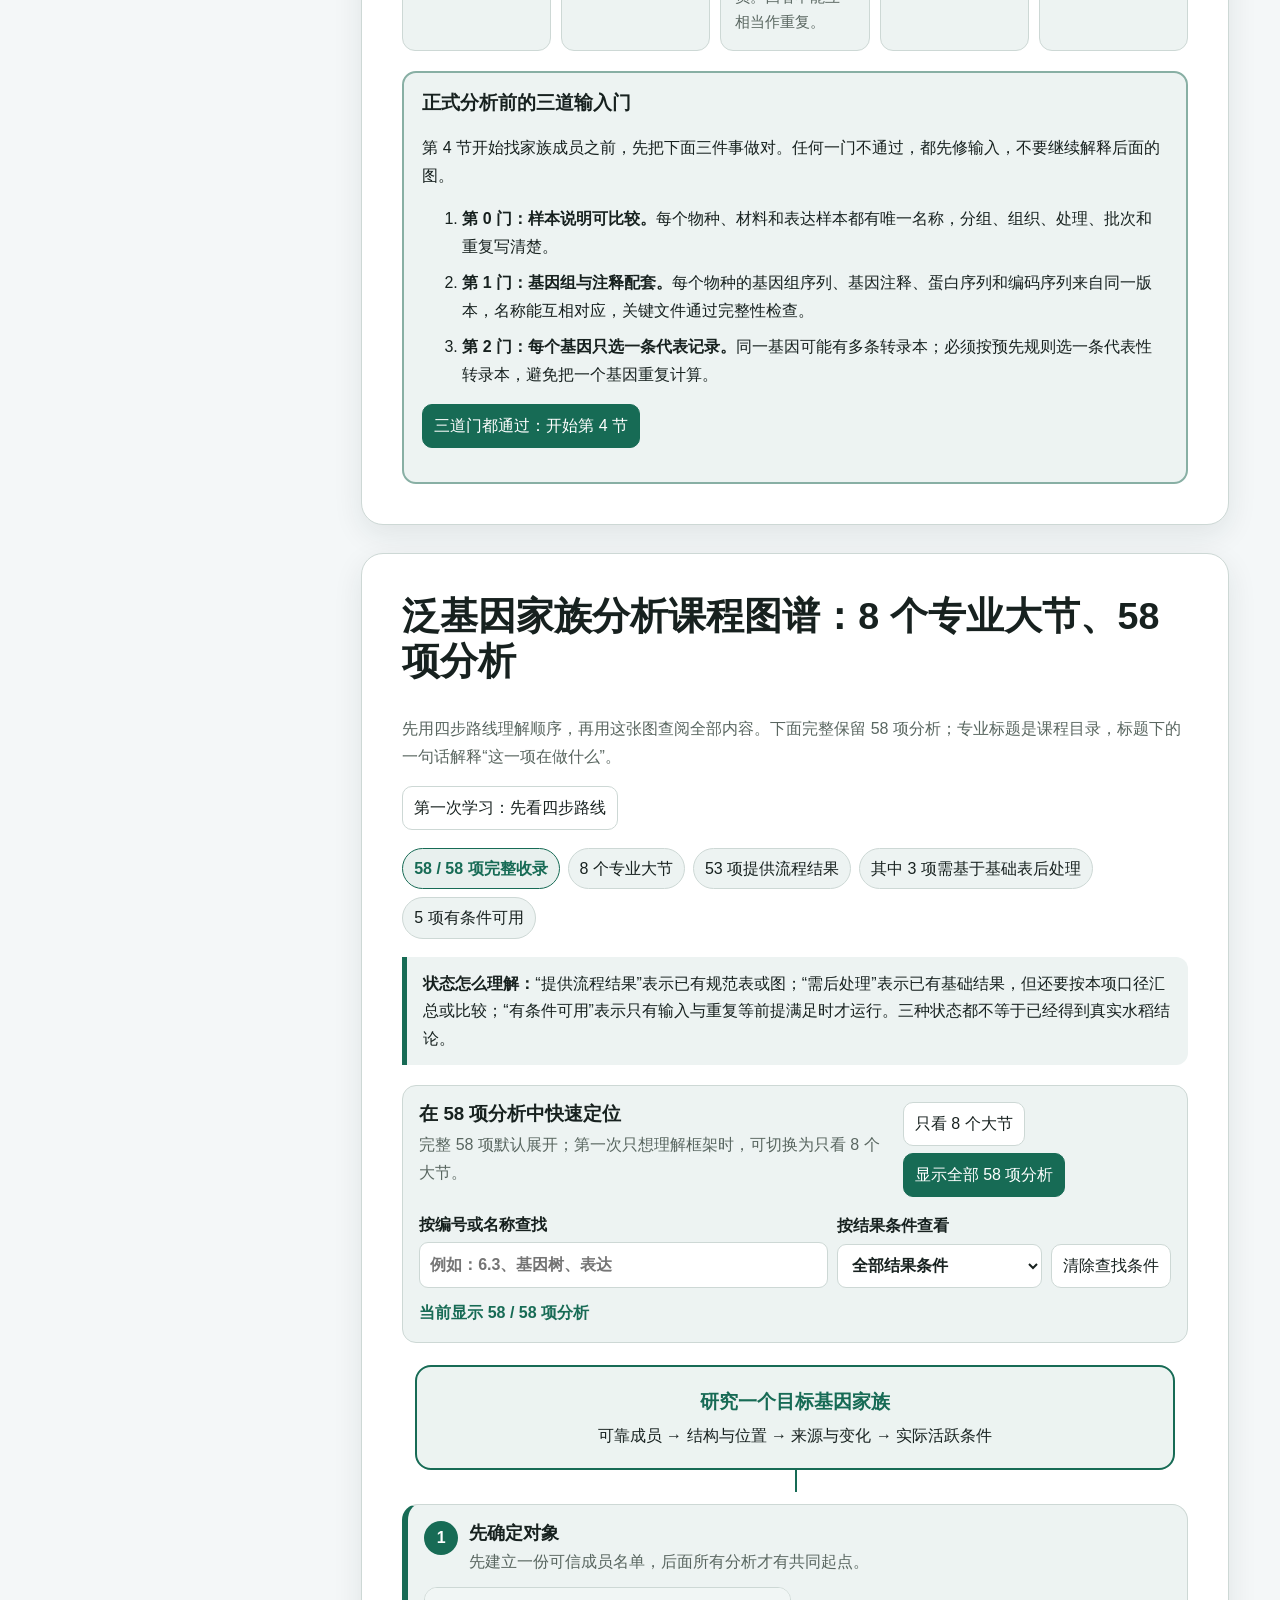
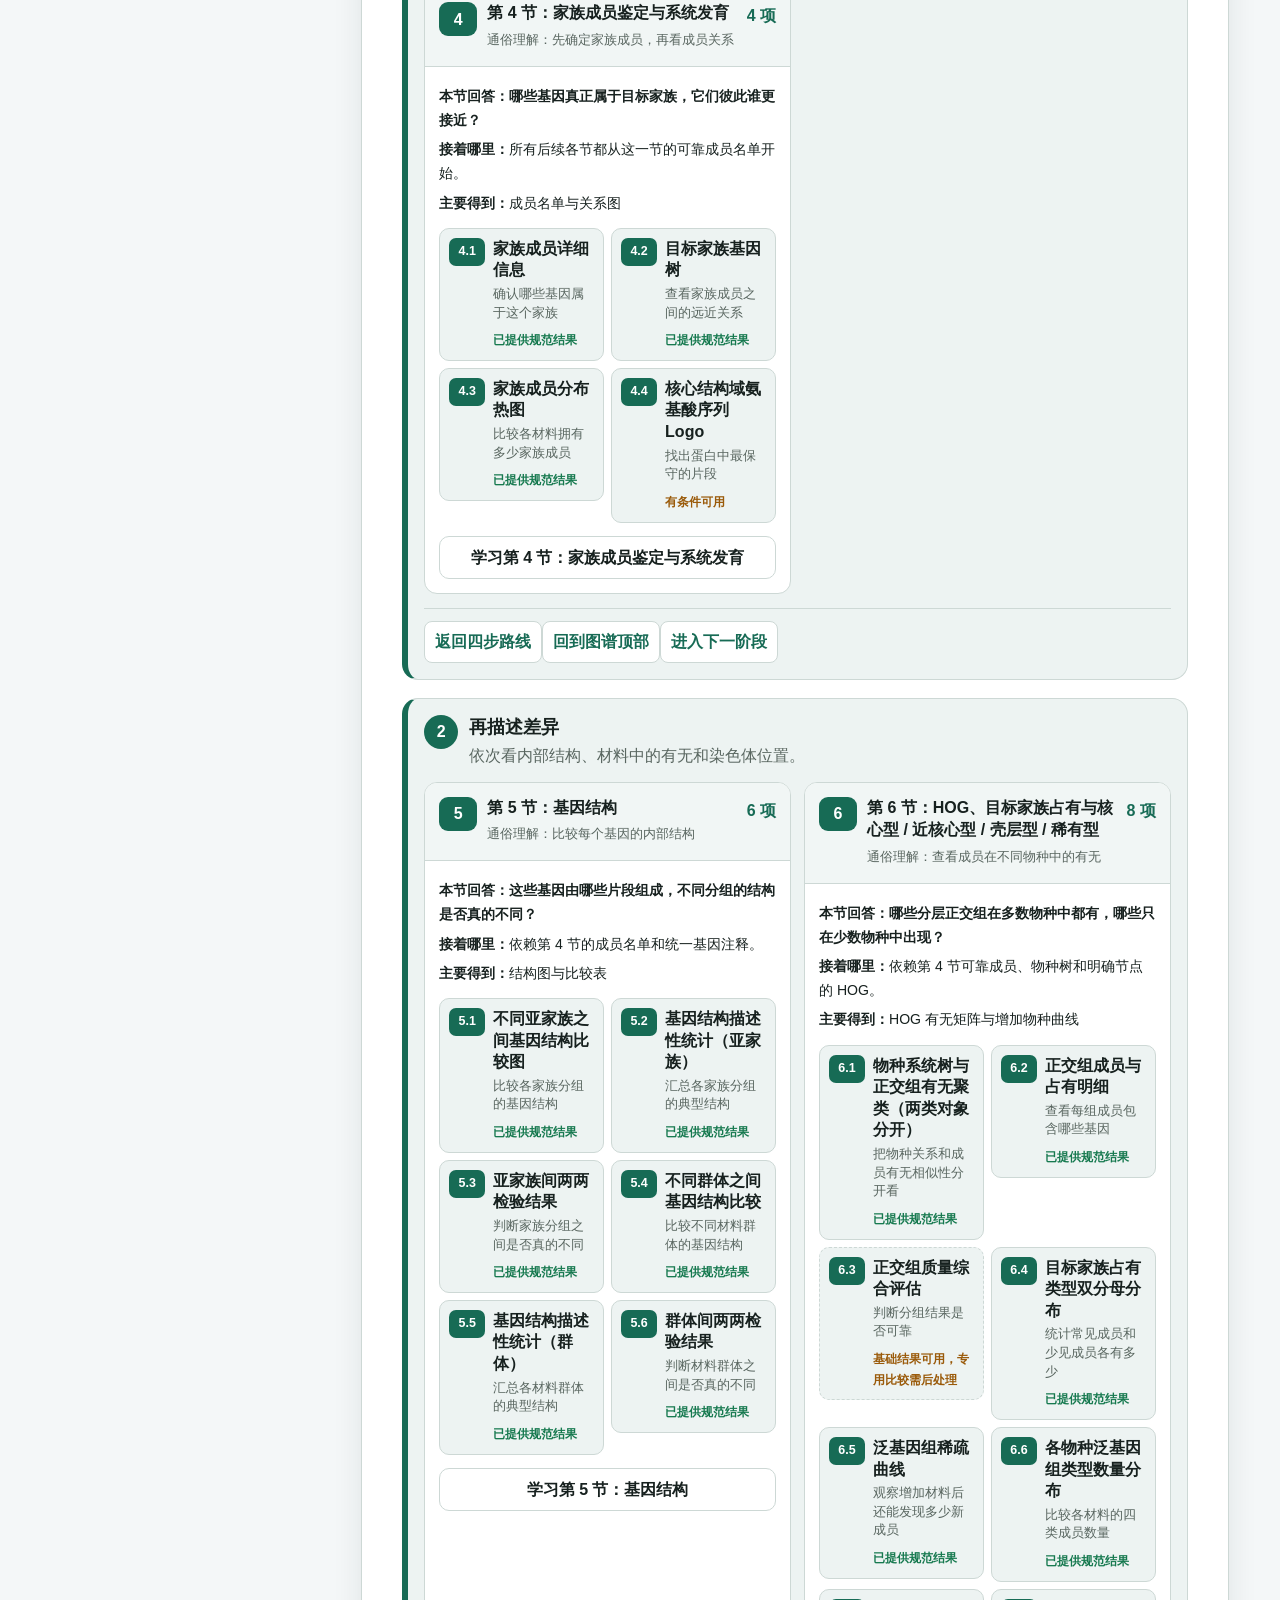
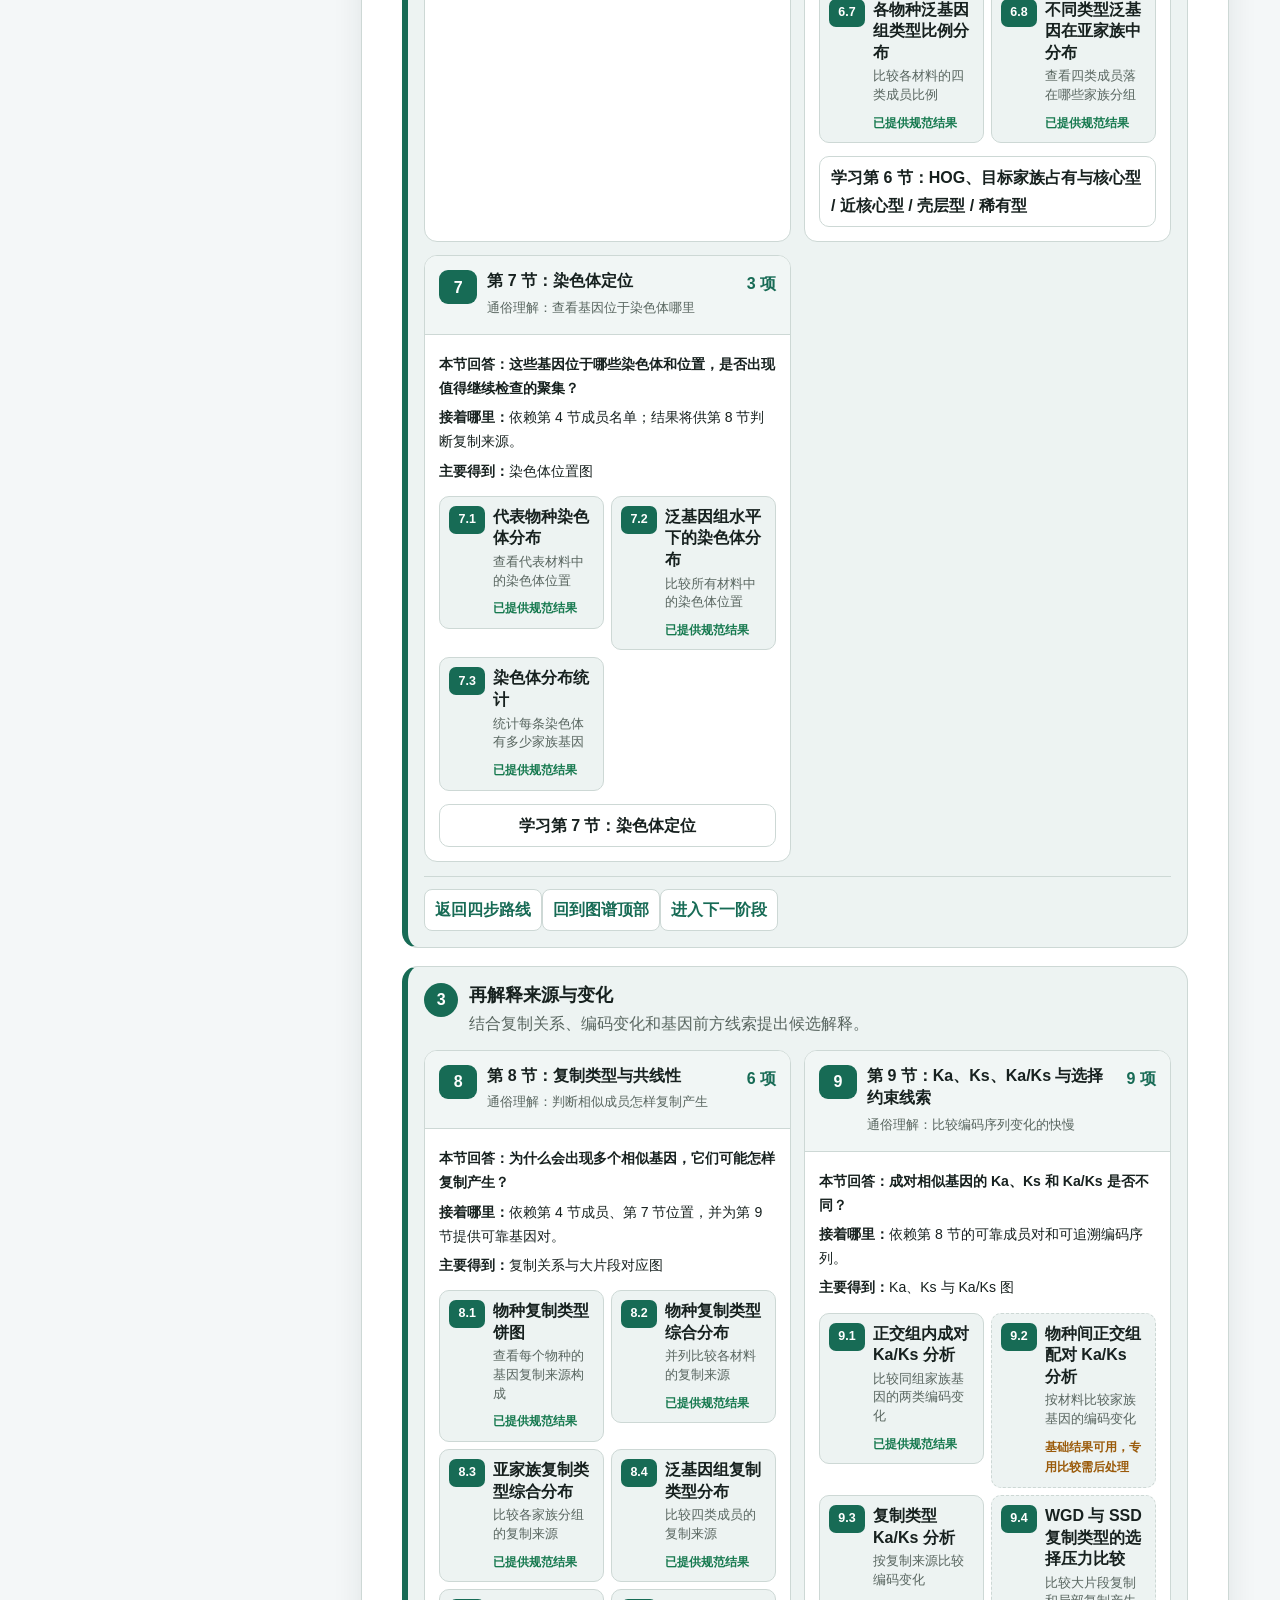
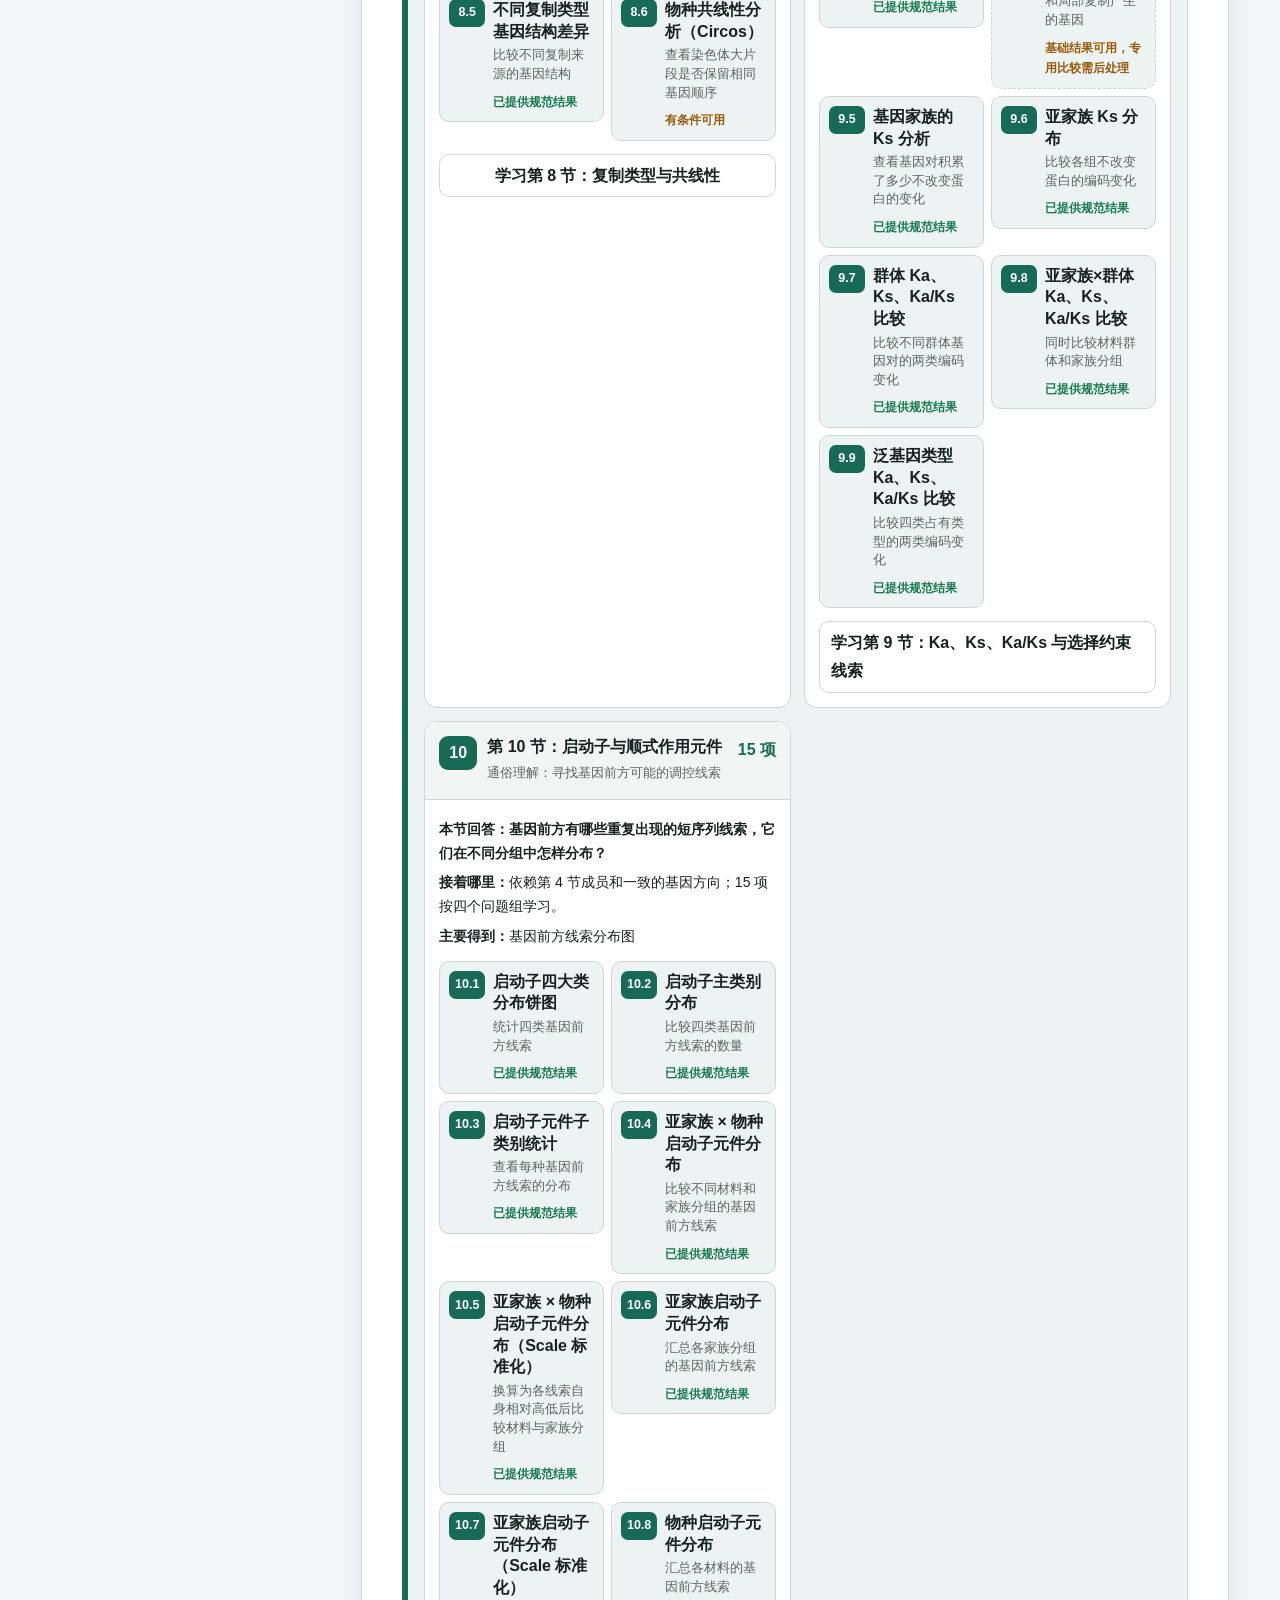
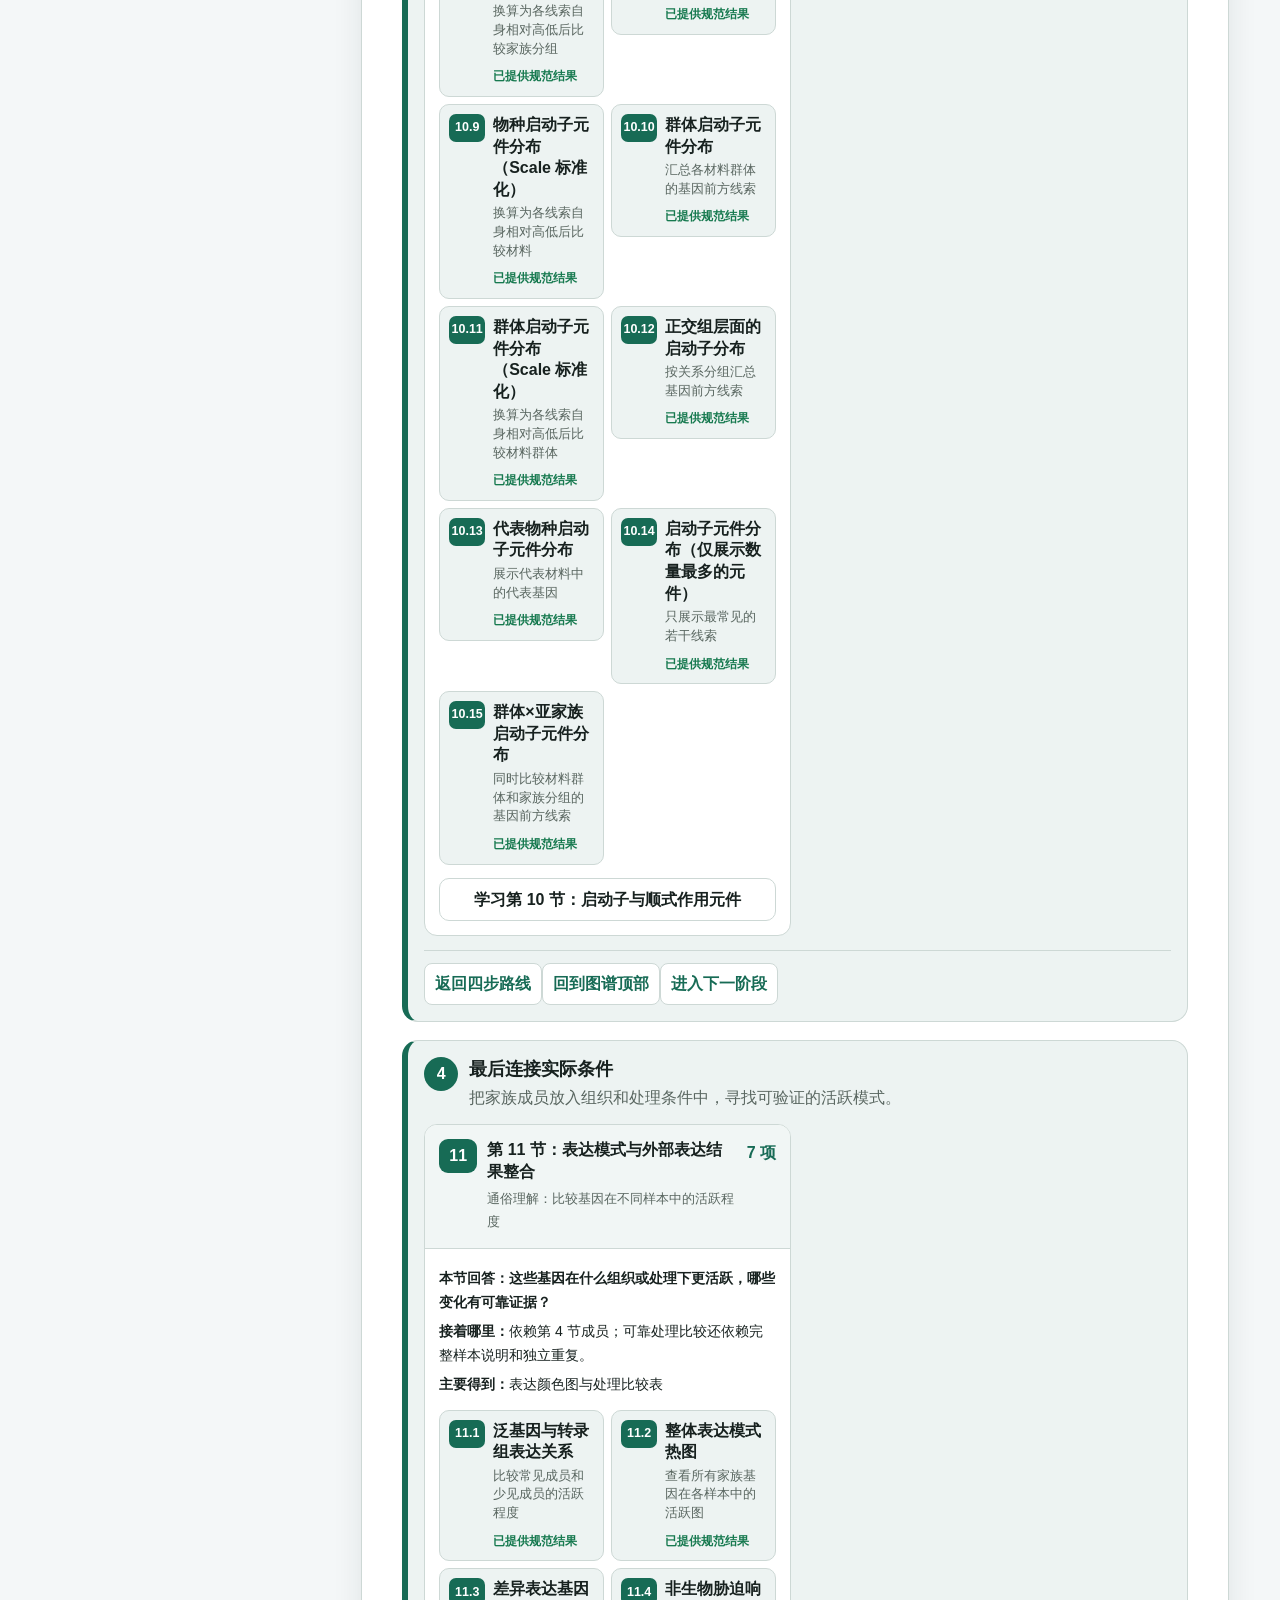
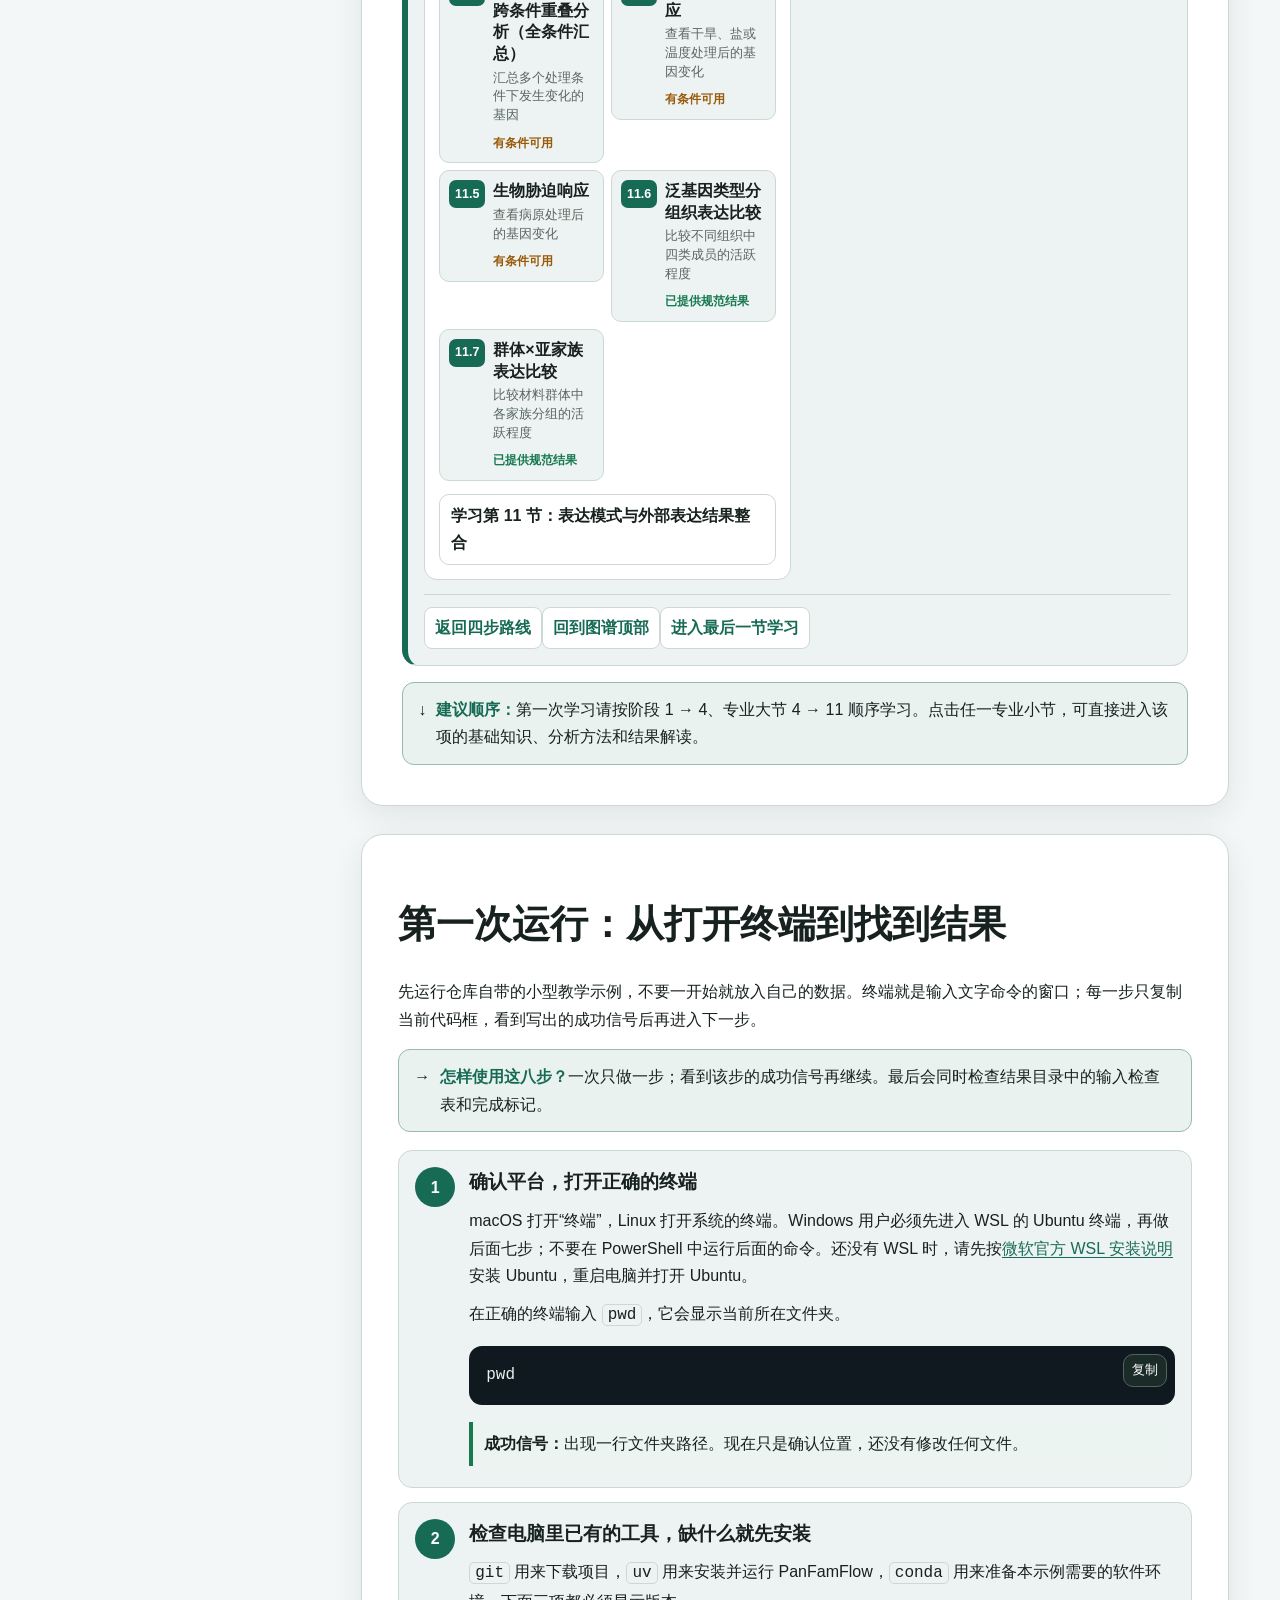
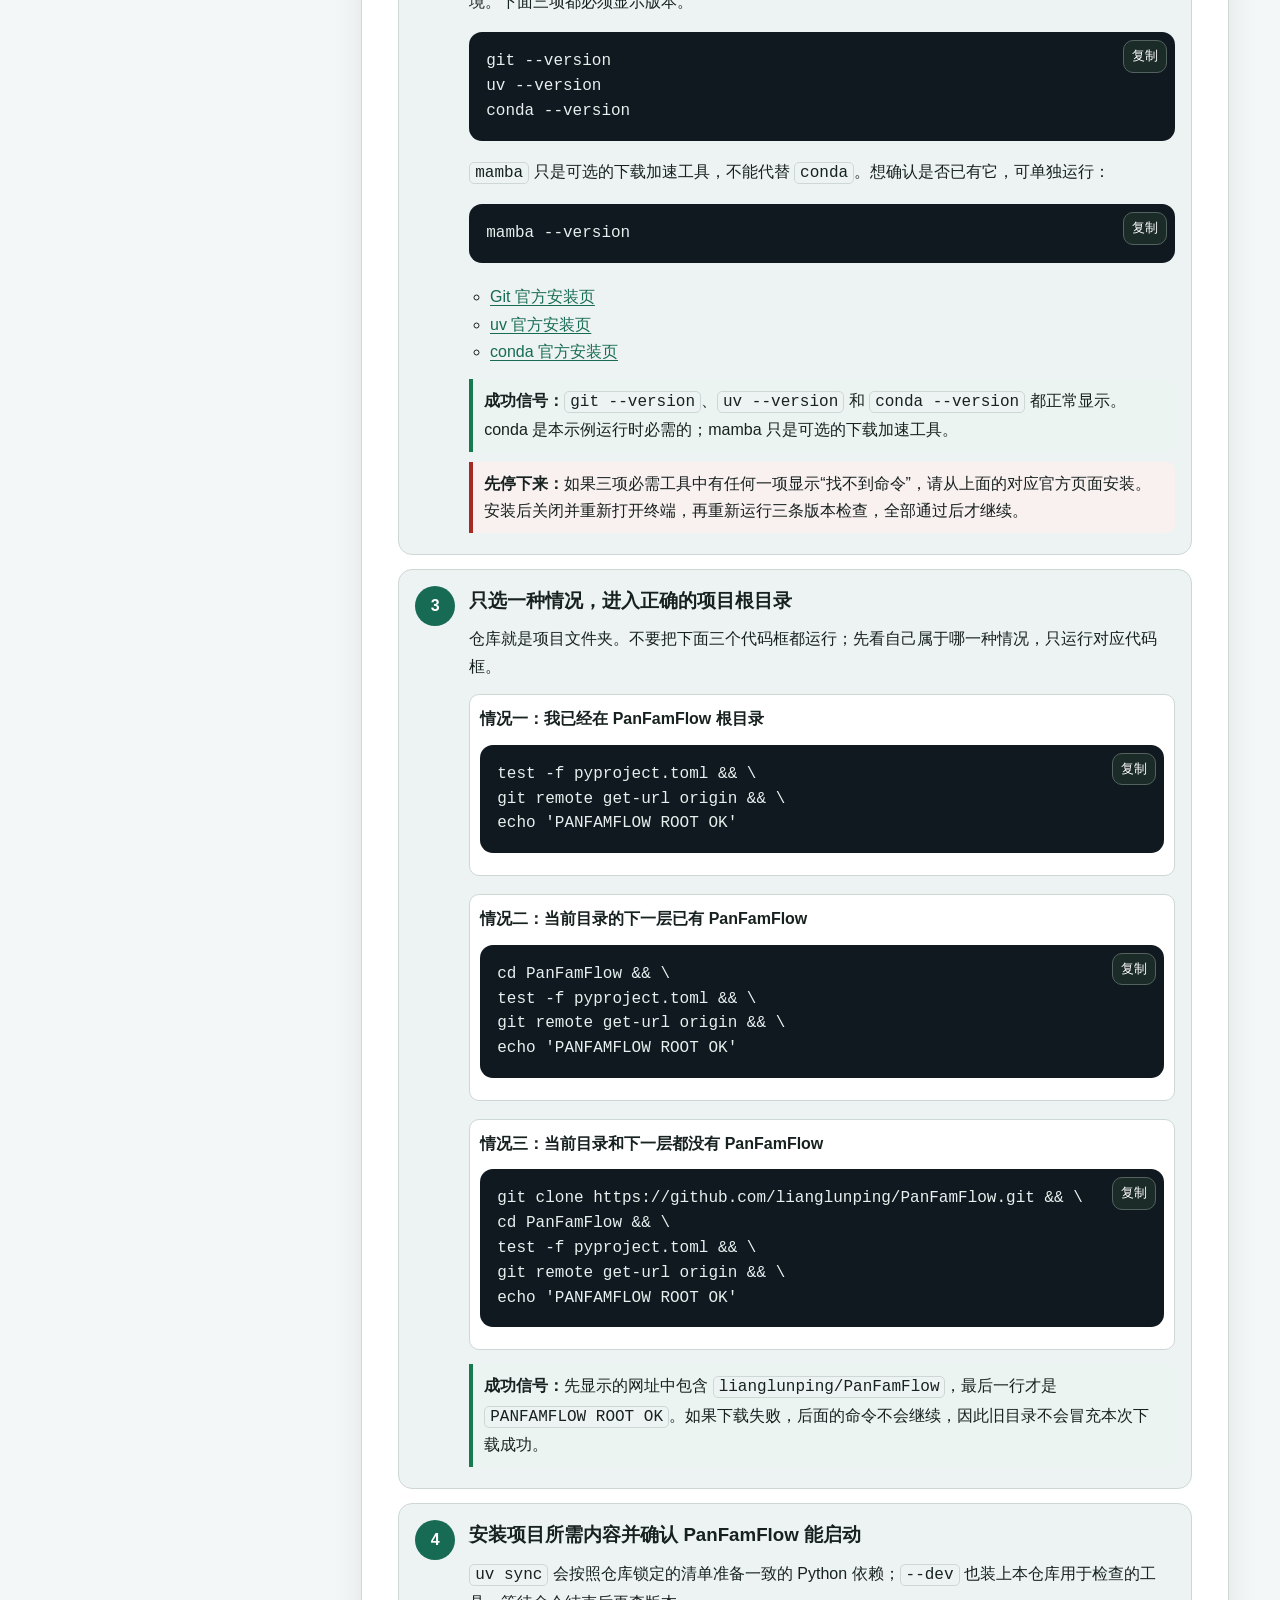
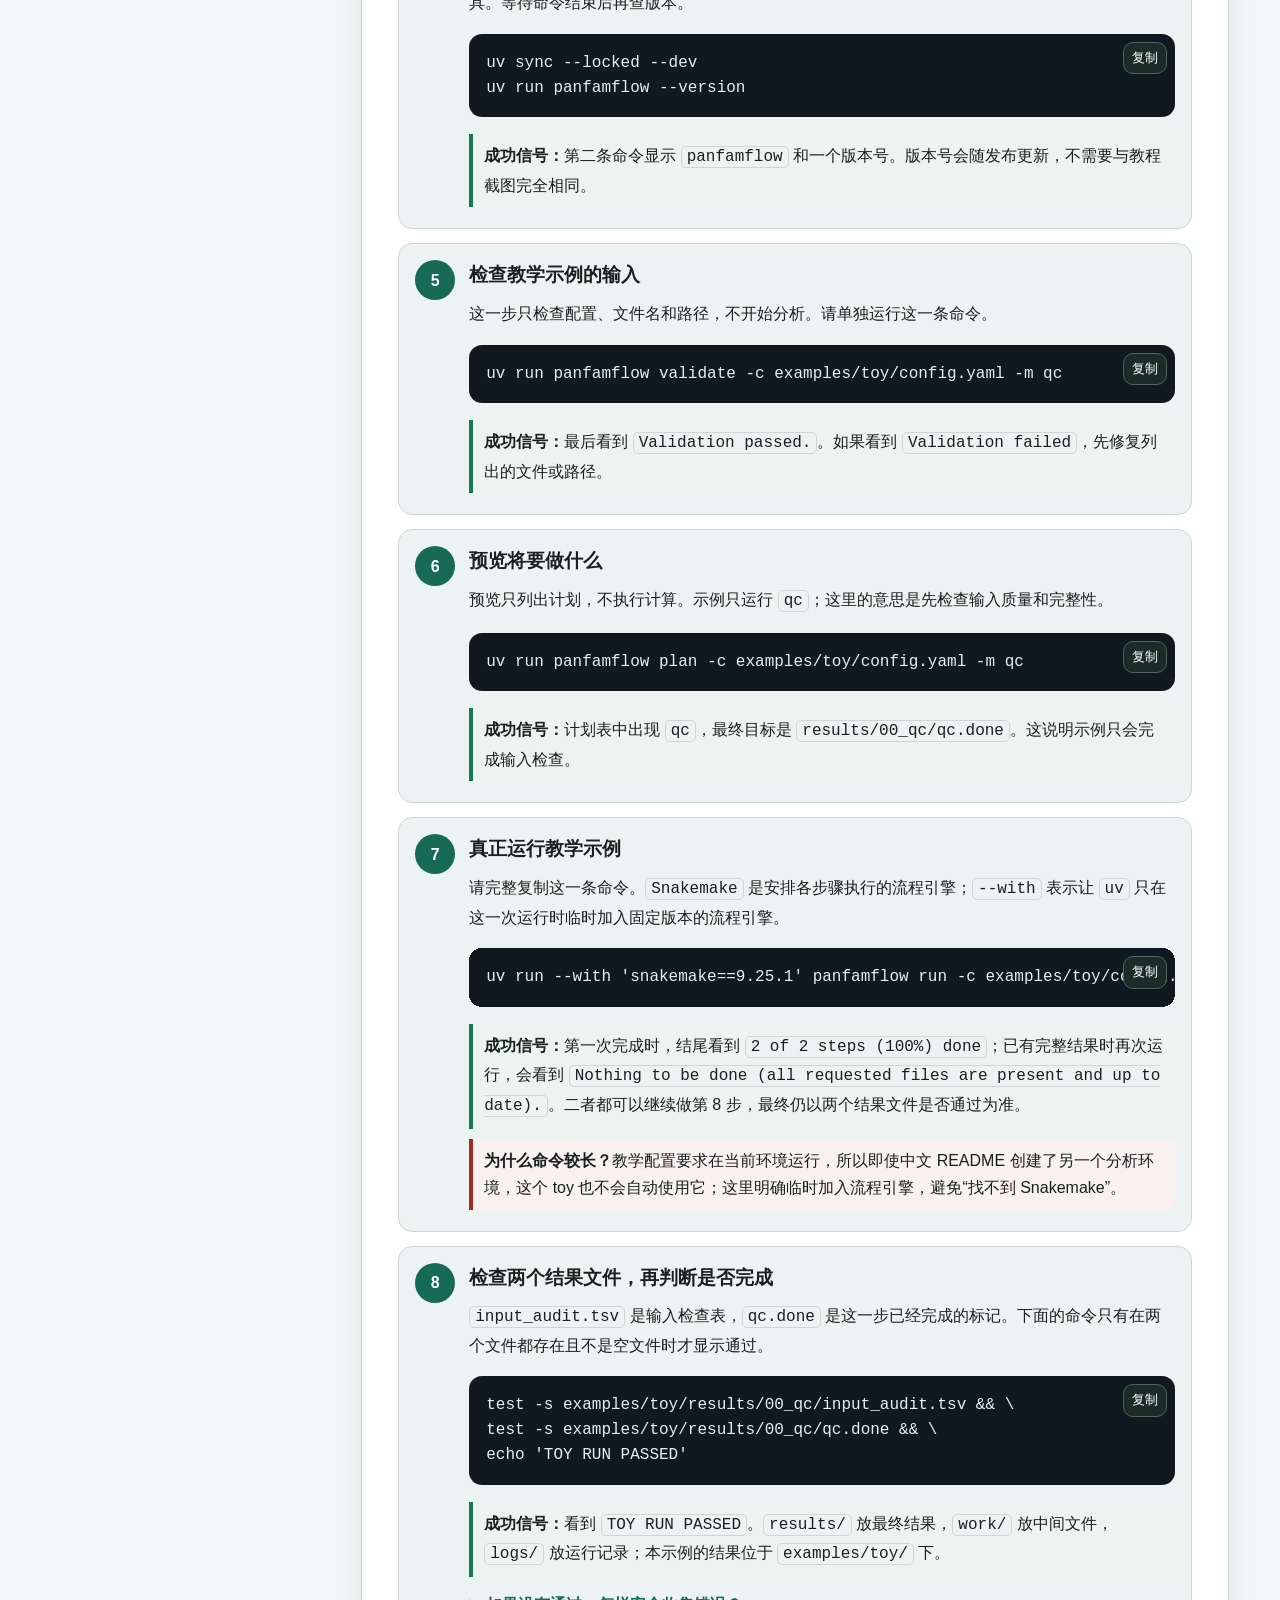
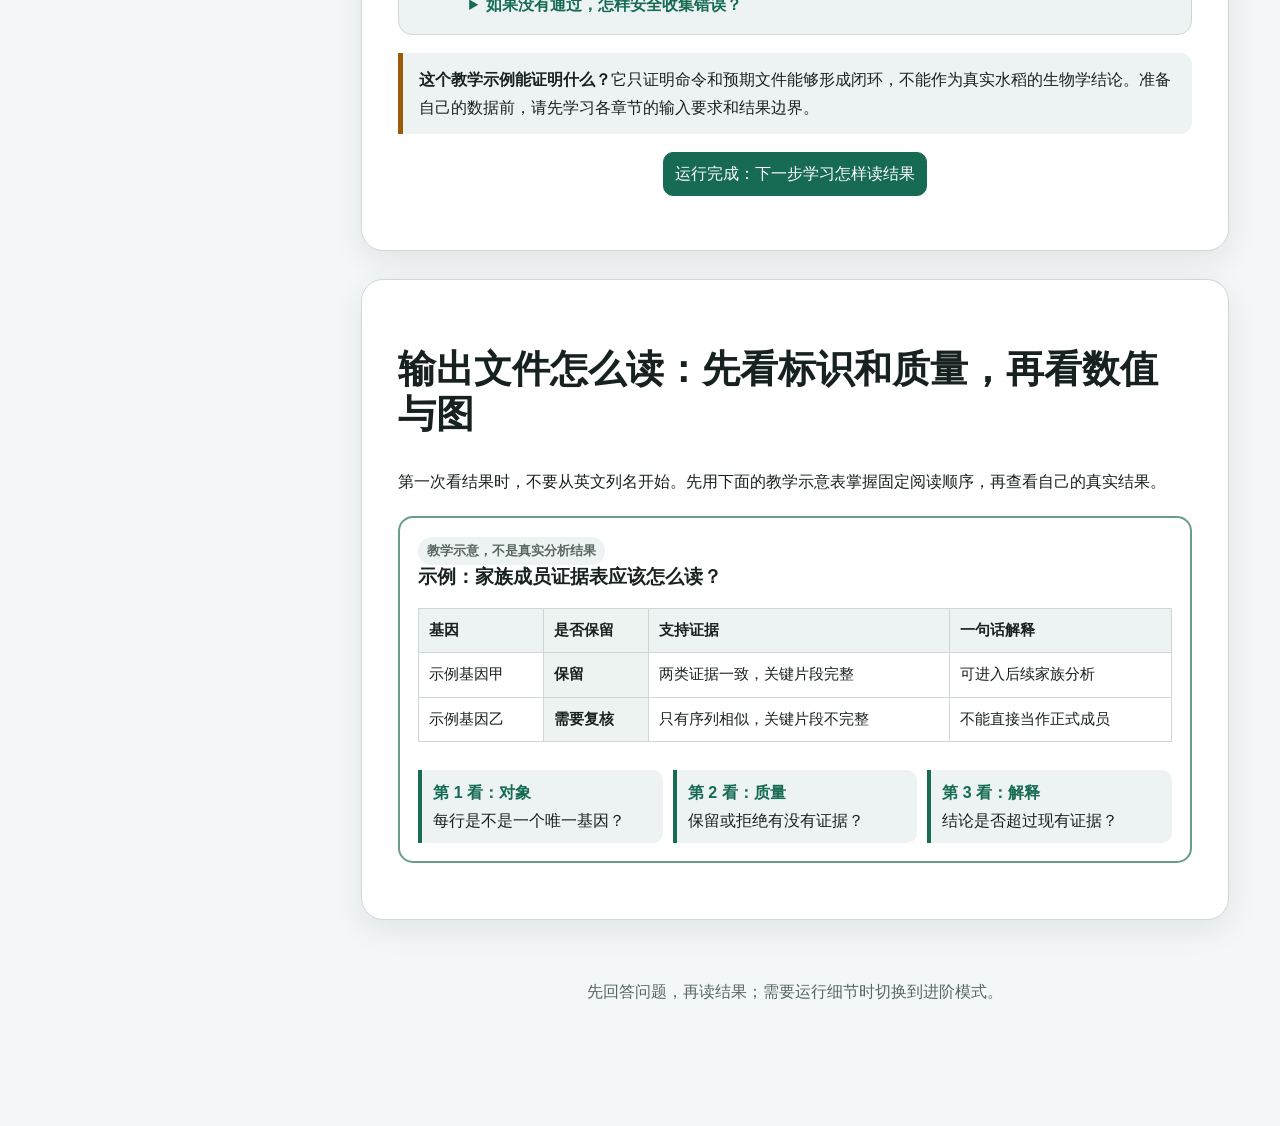
==== commit 0a172a71: "docs: show the full tutorial map by default" ====
--- a/docs/index.html
+++ b/docs/index.html
@@ -233,7 +233,7 @@
 </section>
 
 <!-- BEGIN TUTORIAL_MINDMAP -->
-<section class="reference-section chapter-map" id="chapter-map"><h2>泛基因家族分析课程图谱：8 个专业大节、58 项分析</h2><p class="chapter-map-lead">先用四步路线理解顺序，再用这张图查阅全部内容。下面完整保留 58 项分析；专业标题是课程目录，标题下的一句话解释“这一项在做什么”。</p><p><a class="button" href="#newbie-path">第一次学习：先看四步路线</a></p><div class="mindmap-summary" aria-label="课程覆盖摘要"><strong>58 / 58 项完整收录</strong><span>8 个专业大节</span><span>53 项提供流程结果</span><span>其中 3 项需基于基础表后处理</span><span>5 项有条件可用</span></div><div class="callout"><strong>状态怎么理解：</strong>“提供流程结果”表示已有规范表或图；“需后处理”表示已有基础结果，但还要按本项口径汇总或比较；“有条件可用”表示只有输入与重复等前提满足时才运行。三种状态都不等于已经得到真实水稻结论。</div><section class="mindmap-finder" aria-labelledby="mindmap-finder-title"><div class="mindmap-finder-heading"><div><h3 id="mindmap-finder-title">在 58 项分析中快速定位</h3><p>第一次只想理解框架，可以看 8 个大节；需要查具体分析时，再按编号、名称或结果条件筛选。</p></div><div class="mindmap-view-switch" role="group" aria-label="图谱显示范围"><button id="mapOverviewButton" class="primary" type="button" aria-pressed="true">只看 8 个大节</button><button id="mapCompleteButton" type="button" aria-pressed="false">展开 58 项分析</button></div></div><div class="mindmap-finder-fields"><label for="mapSearch">按编号或名称查找<input id="mapSearch" type="search" placeholder="例如：6.3、基因树、表达" autocomplete="off"></label><label for="mapStateFilter">按结果条件查看<select id="mapStateFilter"><option value="all">全部结果条件</option><option value="direct">已有直接结果</option><option value="postprocess">需要后处理</option><option value="conditional">满足条件后运行</option></select></label><button id="mapClearFilters" type="button">清除查找条件</button></div><p id="mapFilterSummary" class="mindmap-filter-summary" aria-live="polite">当前显示 8 / 8 个专业大节；具体 58 项默认收起</p><p id="mapNoResults" class="mindmap-no-results" role="status" hidden>没有找到符合条件的分析。请更换关键词或清除查找条件。</p></section><div class="mindmap-root"><strong>研究一个目标基因家族</strong><span>可靠成员 → 结构与位置 → 来源与变化 → 实际活跃条件</span></div><div class="mindmap-stages"><article class="mindmap-stage" id="stage-1" data-stage="1"><header><span class="mindmap-stage-number">1</span><div><h3>先确定对象</h3><p>先建立一份可信成员名单，后面所有分析才有共同起点。</p></div></header><div class="mindmap-stage-chapters"><article class="mindmap-branch" data-chapter="4"><header class="mindmap-branch-heading"><span class="mindmap-chapter">4</span><span><strong>第 4 节：家族成员鉴定与系统发育</strong><small>通俗理解：先确定家族成员，再看成员关系</small></span><em>4 项</em></header><div class="mindmap-branch-body"><p class="mindmap-chapter-question">本节回答：哪些基因真正属于目标家族，它们彼此谁更接近？</p><p><b>接着哪里：</b>所有后续各节都从这一节的可靠成员名单开始。</p><p><b>主要得到：</b>成员名单与关系图</p><ol class="mindmap-analysis-list"><li class="mindmap-analysis-item implemented" data-map-state="direct" data-map-search="4.1 家族成员详细信息 确认哪些基因属于这个家族"><a href="#analysis-4-1"><span class="mindmap-analysis-number">4.1</span><span class="mindmap-analysis-copy"><strong>家族成员详细信息</strong><small>确认哪些基因属于这个家族</small></span><span class="mindmap-analysis-state">已提供规范结果</span></a></li><li class="mindmap-analysis-item implemented" data-map-state="direct" data-map-search="4.2 目标家族基因树 查看家族成员之间的远近关系"><a href="#analysis-4-2"><span class="mindmap-analysis-number">4.2</span><span class="mindmap-analysis-copy"><strong>目标家族基因树</strong><small>查看家族成员之间的远近关系</small></span><span class="mindmap-analysis-state">已提供规范结果</span></a></li><li class="mindmap-analysis-item implemented" data-map-state="direct" data-map-search="4.3 家族成员分布热图 比较各材料拥有多少家族成员"><a href="#analysis-4-3"><span class="mindmap-analysis-number">4.3</span><span class="mindmap-analysis-copy"><strong>家族成员分布热图</strong><small>比较各材料拥有多少家族成员</small></span><span class="mindmap-analysis-state">已提供规范结果</span></a></li><li class="mindmap-analysis-item conditionally_available" data-map-state="conditional" data-map-search="4.4 核心结构域氨基酸序列 logo 找出蛋白中最保守的片段"><a href="#analysis-4-4"><span class="mindmap-analysis-number">4.4</span><span class="mindmap-analysis-copy"><strong>核心结构域氨基酸序列 Logo</strong><small>找出蛋白中最保守的片段</small></span><span class="mindmap-analysis-state">有条件可用</span></a></li></ol><a class="mindmap-start button" href="#chapter-4">学习第 4 节：家族成员鉴定与系统发育</a></div></article></div><nav class="mindmap-stage-nav beginner-only" aria-label="阶段快捷导航"><a href="#newbie-path">返回四步路线</a><a href="#chapter-map">回到图谱顶部</a><a href="#stage-2">进入下一阶段</a></nav></article><article class="mindmap-stage" id="stage-2" data-stage="2"><header><span class="mindmap-stage-number">2</span><div><h3>再描述差异</h3><p>依次看内部结构、材料中的有无和染色体位置。</p></div></header><div class="mindmap-stage-chapters"><article class="mindmap-branch" data-chapter="5"><header class="mindmap-branch-heading"><span class="mindmap-chapter">5</span><span><strong>第 5 节：基因结构</strong><small>通俗理解：比较每个基因的内部结构</small></span><em>6 项</em></header><div class="mindmap-branch-body"><p class="mindmap-chapter-question">本节回答：这些基因由哪些片段组成，不同分组的结构是否真的不同？</p><p><b>接着哪里：</b>依赖第 4 节的成员名单和统一基因注释。</p><p><b>主要得到：</b>结构图与比较表</p><ol class="mindmap-analysis-list"><li class="mindmap-analysis-item implemented" data-map-state="direct" data-map-search="5.1 不同亚家族之间基因结构比较图 比较各家族分组的基因结构"><a href="#analysis-5-1"><span class="mindmap-analysis-number">5.1</span><span class="mindmap-analysis-copy"><strong>不同亚家族之间基因结构比较图</strong><small>比较各家族分组的基因结构</small></span><span class="mindmap-analysis-state">已提供规范结果</span></a></li><li class="mindmap-analysis-item implemented" data-map-state="direct" data-map-search="5.2 基因结构描述性统计（亚家族） 汇总各家族分组的典型结构"><a href="#analysis-5-2"><span class="mindmap-analysis-number">5.2</span><span class="mindmap-analysis-copy"><strong>基因结构描述性统计（亚家族）</strong><small>汇总各家族分组的典型结构</small></span><span class="mindmap-analysis-state">已提供规范结果</span></a></li><li class="mindmap-analysis-item implemented" data-map-state="direct" data-map-search="5.3 亚家族间两两检验结果 判断家族分组之间是否真的不同"><a href="#analysis-5-3"><span class="mindmap-analysis-number">5.3</span><span class="mindmap-analysis-copy"><strong>亚家族间两两检验结果</strong><small>判断家族分组之间是否真的不同</small></span><span class="mindmap-analysis-state">已提供规范结果</span></a></li><li class="mindmap-analysis-item implemented" data-map-state="direct" data-map-search="5.4 不同群体之间基因结构比较 比较不同材料群体的基因结构"><a href="#analysis-5-4"><span class="mindmap-analysis-number">5.4</span><span class="mindmap-analysis-copy"><strong>不同群体之间基因结构比较</strong><small>比较不同材料群体的基因结构</small></span><span class="mindmap-analysis-state">已提供规范结果</span></a></li><li class="mindmap-analysis-item implemented" data-map-state="direct" data-map-search="5.5 基因结构描述性统计（群体） 汇总各材料群体的典型结构"><a href="#analysis-5-5"><span class="mindmap-analysis-number">5.5</span><span class="mindmap-analysis-copy"><strong>基因结构描述性统计（群体）</strong><small>汇总各材料群体的典型结构</small></span><span class="mindmap-analysis-state">已提供规范结果</span></a></li><li class="mindmap-analysis-item implemented" data-map-state="direct" data-map-search="5.6 群体间两两检验结果 判断材料群体之间是否真的不同"><a href="#analysis-5-6"><span class="mindmap-analysis-number">5.6</span><span class="mindmap-analysis-copy"><strong>群体间两两检验结果</strong><small>判断材料群体之间是否真的不同</small></span><span class="mindmap-analysis-state">已提供规范结果</span></a></li></ol><a class="mindmap-start button" href="#chapter-5">学习第 5 节：基因结构</a></div></article><article class="mindmap-branch" data-chapter="6"><header class="mindmap-branch-heading"><span class="mindmap-chapter">6</span><span><strong>第 6 节：HOG、目标家族占有与核心型 / 近核心型 / 壳层型 / 稀有型</strong><small>通俗理解：查看成员在不同物种中的有无</small></span><em>8 项</em></header><div class="mindmap-branch-body"><p class="mindmap-chapter-question">本节回答：哪些分层正交组在多数物种中都有，哪些只在少数物种中出现？</p><p><b>接着哪里：</b>依赖第 4 节可靠成员、物种树和明确节点的 HOG。</p><p><b>主要得到：</b>HOG 有无矩阵与增加物种曲线</p><ol class="mindmap-analysis-list"><li class="mindmap-analysis-item implemented" data-map-state="direct" data-map-search="6.1 物种系统树与正交组有无聚类（两类对象分开） 把物种关系和成员有无相似性分开看"><a href="#analysis-6-1"><span class="mindmap-analysis-number">6.1</span><span class="mindmap-analysis-copy"><strong>物种系统树与正交组有无聚类（两类对象分开）</strong><small>把物种关系和成员有无相似性分开看</small></span><span class="mindmap-analysis-state">已提供规范结果</span></a></li><li class="mindmap-analysis-item implemented" data-map-state="direct" data-map-search="6.2 正交组成员与占有明细 查看每组成员包含哪些基因"><a href="#analysis-6-2"><span class="mindmap-analysis-number">6.2</span><span class="mindmap-analysis-copy"><strong>正交组成员与占有明细</strong><small>查看每组成员包含哪些基因</small></span><span class="mindmap-analysis-state">已提供规范结果</span></a></li><li class="mindmap-analysis-item postprocess" data-map-state="postprocess" data-map-search="6.3 正交组质量综合评估 判断分组结果是否可靠"><a href="#analysis-6-3"><span class="mindmap-analysis-number">6.3</span><span class="mindmap-analysis-copy"><strong>正交组质量综合评估</strong><small>判断分组结果是否可靠</small></span><span class="mindmap-analysis-state">基础结果可用，专用比较需后处理</span></a></li><li class="mindmap-analysis-item implemented" data-map-state="direct" data-map-search="6.4 目标家族占有类型双分母分布 统计常见成员和少见成员各有多少"><a href="#analysis-6-4"><span class="mindmap-analysis-number">6.4</span><span class="mindmap-analysis-copy"><strong>目标家族占有类型双分母分布</strong><small>统计常见成员和少见成员各有多少</small></span><span class="mindmap-analysis-state">已提供规范结果</span></a></li><li class="mindmap-analysis-item implemented" data-map-state="direct" data-map-search="6.5 泛基因组稀疏曲线 观察增加材料后还能发现多少新成员"><a href="#analysis-6-5"><span class="mindmap-analysis-number">6.5</span><span class="mindmap-analysis-copy"><strong>泛基因组稀疏曲线</strong><small>观察增加材料后还能发现多少新成员</small></span><span class="mindmap-analysis-state">已提供规范结果</span></a></li><li class="mindmap-analysis-item implemented" data-map-state="direct" data-map-search="6.6 各物种泛基因组类型数量分布 比较各材料的四类成员数量"><a href="#analysis-6-6"><span class="mindmap-analysis-number">6.6</span><span class="mindmap-analysis-copy"><strong>各物种泛基因组类型数量分布</strong><small>比较各材料的四类成员数量</small></span><span class="mindmap-analysis-state">已提供规范结果</span></a></li><li class="mindmap-analysis-item implemented" data-map-state="direct" data-map-search="6.7 各物种泛基因组类型比例分布 比较各材料的四类成员比例"><a href="#analysis-6-7"><span class="mindmap-analysis-number">6.7</span><span class="mindmap-analysis-copy"><strong>各物种泛基因组类型比例分布</strong><small>比较各材料的四类成员比例</small></span><span class="mindmap-analysis-state">已提供规范结果</span></a></li><li class="mindmap-analysis-item implemented" data-map-state="direct" data-map-search="6.8 不同类型泛基因在亚家族中分布 查看四类成员落在哪些家族分组"><a href="#analysis-6-8"><span class="mindmap-analysis-number">6.8</span><span class="mindmap-analysis-copy"><strong>不同类型泛基因在亚家族中分布</strong><small>查看四类成员落在哪些家族分组</small></span><span class="mindmap-analysis-state">已提供规范结果</span></a></li></ol><a class="mindmap-start button" href="#chapter-6">学习第 6 节：HOG、目标家族占有与核心型 / 近核心型 / 壳层型 / 稀有型</a></div></article><article class="mindmap-branch" data-chapter="7"><header class="mindmap-branch-heading"><span class="mindmap-chapter">7</span><span><strong>第 7 节：染色体定位</strong><small>通俗理解：查看基因位于染色体哪里</small></span><em>3 项</em></header><div class="mindmap-branch-body"><p class="mindmap-chapter-question">本节回答：这些基因位于哪些染色体和位置，是否出现值得继续检查的聚集？</p><p><b>接着哪里：</b>依赖第 4 节成员名单；结果将供第 8 节判断复制来源。</p><p><b>主要得到：</b>染色体位置图</p><ol class="mindmap-analysis-list"><li class="mindmap-analysis-item implemented" data-map-state="direct" data-map-search="7.1 代表物种染色体分布 查看代表材料中的染色体位置"><a href="#analysis-7-1"><span class="mindmap-analysis-number">7.1</span><span class="mindmap-analysis-copy"><strong>代表物种染色体分布</strong><small>查看代表材料中的染色体位置</small></span><span class="mindmap-analysis-state">已提供规范结果</span></a></li><li class="mindmap-analysis-item implemented" data-map-state="direct" data-map-search="7.2 泛基因组水平下的染色体分布 比较所有材料中的染色体位置"><a href="#analysis-7-2"><span class="mindmap-analysis-number">7.2</span><span class="mindmap-analysis-copy"><strong>泛基因组水平下的染色体分布</strong><small>比较所有材料中的染色体位置</small></span><span class="mindmap-analysis-state">已提供规范结果</span></a></li><li class="mindmap-analysis-item implemented" data-map-state="direct" data-map-search="7.3 染色体分布统计 统计每条染色体有多少家族基因"><a href="#analysis-7-3"><span class="mindmap-analysis-number">7.3</span><span class="mindmap-analysis-copy"><strong>染色体分布统计</strong><small>统计每条染色体有多少家族基因</small></span><span class="mindmap-analysis-state">已提供规范结果</span></a></li></ol><a class="mindmap-start button" href="#chapter-7">学习第 7 节：染色体定位</a></div></article></div><nav class="mindmap-stage-nav beginner-only" aria-label="阶段快捷导航"><a href="#newbie-path">返回四步路线</a><a href="#chapter-map">回到图谱顶部</a><a href="#stage-3">进入下一阶段</a></nav></article><article class="mindmap-stage" id="stage-3" data-stage="3"><header><span class="mindmap-stage-number">3</span><div><h3>再解释来源与变化</h3><p>结合复制关系、编码变化和基因前方线索提出候选解释。</p></div></header><div class="mindmap-stage-chapters"><article class="mindmap-branch" data-chapter="8"><header class="mindmap-branch-heading"><span class="mindmap-chapter">8</span><span><strong>第 8 节：复制类型与共线性</strong><small>通俗理解：判断相似成员怎样复制产生</small></span><em>6 项</em></header><div class="mindmap-branch-body"><p class="mindmap-chapter-question">本节回答：为什么会出现多个相似基因，它们可能怎样复制产生？</p><p><b>接着哪里：</b>依赖第 4 节成员、第 7 节位置，并为第 9 节提供可靠基因对。</p><p><b>主要得到：</b>复制关系与大片段对应图</p><ol class="mindmap-analysis-list"><li class="mindmap-analysis-item implemented" data-map-state="direct" data-map-search="8.1 物种复制类型饼图 查看每个物种的基因复制来源构成"><a href="#analysis-8-1"><span class="mindmap-analysis-number">8.1</span><span class="mindmap-analysis-copy"><strong>物种复制类型饼图</strong><small>查看每个物种的基因复制来源构成</small></span><span class="mindmap-analysis-state">已提供规范结果</span></a></li><li class="mindmap-analysis-item implemented" data-map-state="direct" data-map-search="8.2 物种复制类型综合分布 并列比较各材料的复制来源"><a href="#analysis-8-2"><span class="mindmap-analysis-number">8.2</span><span class="mindmap-analysis-copy"><strong>物种复制类型综合分布</strong><small>并列比较各材料的复制来源</small></span><span class="mindmap-analysis-state">已提供规范结果</span></a></li><li class="mindmap-analysis-item implemented" data-map-state="direct" data-map-search="8.3 亚家族复制类型综合分布 比较各家族分组的复制来源"><a href="#analysis-8-3"><span class="mindmap-analysis-number">8.3</span><span class="mindmap-analysis-copy"><strong>亚家族复制类型综合分布</strong><small>比较各家族分组的复制来源</small></span><span class="mindmap-analysis-state">已提供规范结果</span></a></li><li class="mindmap-analysis-item implemented" data-map-state="direct" data-map-search="8.4 泛基因组复制类型分布 比较四类成员的复制来源"><a href="#analysis-8-4"><span class="mindmap-analysis-number">8.4</span><span class="mindmap-analysis-copy"><strong>泛基因组复制类型分布</strong><small>比较四类成员的复制来源</small></span><span class="mindmap-analysis-state">已提供规范结果</span></a></li><li class="mindmap-analysis-item implemented" data-map-state="direct" data-map-search="8.5 不同复制类型基因结构差异 比较不同复制来源的基因结构"><a href="#analysis-8-5"><span class="mindmap-analysis-number">8.5</span><span class="mindmap-analysis-copy"><strong>不同复制类型基因结构差异</strong><small>比较不同复制来源的基因结构</small></span><span class="mindmap-analysis-state">已提供规范结果</span></a></li><li class="mindmap-analysis-item conditionally_available" data-map-state="conditional" data-map-search="8.6 物种共线性分析（circos） 查看染色体大片段是否保留相同基因顺序"><a href="#analysis-8-6"><span class="mindmap-analysis-number">8.6</span><span class="mindmap-analysis-copy"><strong>物种共线性分析（Circos）</strong><small>查看染色体大片段是否保留相同基因顺序</small></span><span class="mindmap-analysis-state">有条件可用</span></a></li></ol><a class="mindmap-start button" href="#chapter-8">学习第 8 节：复制类型与共线性</a></div></article><article class="mindmap-branch" data-chapter="9"><header class="mindmap-branch-heading"><span class="mindmap-chapter">9</span><span><strong>第 9 节：Ka、Ks、Ka/Ks 与选择约束线索</strong><small>通俗理解：比较编码序列变化的快慢</small></span><em>9 项</em></header><div class="mindmap-branch-body"><p class="mindmap-chapter-question">本节回答：成对相似基因的 Ka、Ks 和 Ka/Ks 是否不同？</p><p><b>接着哪里：</b>依赖第 8 节的可靠成员对和可追溯编码序列。</p><p><b>主要得到：</b>Ka、Ks 与 Ka/Ks 图</p><ol class="mindmap-analysis-list"><li class="mindmap-analysis-item implemented" data-map-state="direct" data-map-search="9.1 正交组内成对 ka/ks 分析 比较同组家族基因的两类编码变化"><a href="#analysis-9-1"><span class="mindmap-analysis-number">9.1</span><span class="mindmap-analysis-copy"><strong>正交组内成对 Ka/Ks 分析</strong><small>比较同组家族基因的两类编码变化</small></span><span class="mindmap-analysis-state">已提供规范结果</span></a></li><li class="mindmap-analysis-item postprocess" data-map-state="postprocess" data-map-search="9.2 物种间正交组配对 ka/ks 分析 按材料比较家族基因的编码变化"><a href="#analysis-9-2"><span class="mindmap-analysis-number">9.2</span><span class="mindmap-analysis-copy"><strong>物种间正交组配对 Ka/Ks 分析</strong><small>按材料比较家族基因的编码变化</small></span><span class="mindmap-analysis-state">基础结果可用，专用比较需后处理</span></a></li><li class="mindmap-analysis-item implemented" data-map-state="direct" data-map-search="9.3 复制类型 ka/ks 分析 按复制来源比较编码变化"><a href="#analysis-9-3"><span class="mindmap-analysis-number">9.3</span><span class="mindmap-analysis-copy"><strong>复制类型 Ka/Ks 分析</strong><small>按复制来源比较编码变化</small></span><span class="mindmap-analysis-state">已提供规范结果</span></a></li><li class="mindmap-analysis-item postprocess" data-map-state="postprocess" data-map-search="9.4 wgd 与 ssd 复制类型的选择压力比较 比较大片段复制和局部复制产生的基因"><a href="#analysis-9-4"><span class="mindmap-analysis-number">9.4</span><span class="mindmap-analysis-copy"><strong>WGD 与 SSD 复制类型的选择压力比较</strong><small>比较大片段复制和局部复制产生的基因</small></span><span class="mindmap-analysis-state">基础结果可用，专用比较需后处理</span></a></li><li class="mindmap-analysis-item implemented" data-map-state="direct" data-map-search="9.5 基因家族的 ks 分析 查看基因对积累了多少不改变蛋白的变化"><a href="#analysis-9-5"><span class="mindmap-analysis-number">9.5</span><span class="mindmap-analysis-copy"><strong>基因家族的 Ks 分析</strong><small>查看基因对积累了多少不改变蛋白的变化</small></span><span class="mindmap-analysis-state">已提供规范结果</span></a></li><li class="mindmap-analysis-item implemented" data-map-state="direct" data-map-search="9.6 亚家族 ks 分布 比较各组不改变蛋白的编码变化"><a href="#analysis-9-6"><span class="mindmap-analysis-number">9.6</span><span class="mindmap-analysis-copy"><strong>亚家族 Ks 分布</strong><small>比较各组不改变蛋白的编码变化</small></span><span class="mindmap-analysis-state">已提供规范结果</span></a></li><li class="mindmap-analysis-item implemented" data-map-state="direct" data-map-search="9.7 群体 ka、ks、ka/ks 比较 比较不同群体基因对的两类编码变化"><a href="#analysis-9-7"><span class="mindmap-analysis-number">9.7</span><span class="mindmap-analysis-copy"><strong>群体 Ka、Ks、Ka/Ks 比较</strong><small>比较不同群体基因对的两类编码变化</small></span><span class="mindmap-analysis-state">已提供规范结果</span></a></li><li class="mindmap-analysis-item implemented" data-map-state="direct" data-map-search="9.8 亚家族×群体 ka、ks、ka/ks 比较 同时比较材料群体和家族分组"><a href="#analysis-9-8"><span class="mindmap-analysis-number">9.8</span><span class="mindmap-analysis-copy"><strong>亚家族×群体 Ka、Ks、Ka/Ks 比较</strong><small>同时比较材料群体和家族分组</small></span><span class="mindmap-analysis-state">已提供规范结果</span></a></li><li class="mindmap-analysis-item implemented" data-map-state="direct" data-map-search="9.9 泛基因类型 ka、ks、ka/ks 比较 比较四类占有类型的两类编码变化"><a href="#analysis-9-9"><span class="mindmap-analysis-number">9.9</span><span class="mindmap-analysis-copy"><strong>泛基因类型 Ka、Ks、Ka/Ks 比较</strong><small>比较四类占有类型的两类编码变化</small></span><span class="mindmap-analysis-state">已提供规范结果</span></a></li></ol><a class="mindmap-start button" href="#chapter-9">学习第 9 节：Ka、Ks、Ka/Ks 与选择约束线索</a></div></article><article class="mindmap-branch" data-chapter="10"><header class="mindmap-branch-heading"><span class="mindmap-chapter">10</span><span><strong>第 10 节：启动子与顺式作用元件</strong><small>通俗理解：寻找基因前方可能的调控线索</small></span><em>15 项</em></header><div class="mindmap-branch-body"><p class="mindmap-chapter-question">本节回答：基因前方有哪些重复出现的短序列线索，它们在不同分组中怎样分布？</p><p><b>接着哪里：</b>依赖第 4 节成员和一致的基因方向；15 项按四个问题组学习。</p><p><b>主要得到：</b>基因前方线索分布图</p><ol class="mindmap-analysis-list"><li class="mindmap-analysis-item implemented" data-map-state="direct" data-map-search="10.1 启动子四大类分布饼图 统计四类基因前方线索"><a href="#analysis-10-1"><span class="mindmap-analysis-number">10.1</span><span class="mindmap-analysis-copy"><strong>启动子四大类分布饼图</strong><small>统计四类基因前方线索</small></span><span class="mindmap-analysis-state">已提供规范结果</span></a></li><li class="mindmap-analysis-item implemented" data-map-state="direct" data-map-search="10.2 启动子主类别分布 比较四类基因前方线索的数量"><a href="#analysis-10-2"><span class="mindmap-analysis-number">10.2</span><span class="mindmap-analysis-copy"><strong>启动子主类别分布</strong><small>比较四类基因前方线索的数量</small></span><span class="mindmap-analysis-state">已提供规范结果</span></a></li><li class="mindmap-analysis-item implemented" data-map-state="direct" data-map-search="10.3 启动子元件子类别统计 查看每种基因前方线索的分布"><a href="#analysis-10-3"><span class="mindmap-analysis-number">10.3</span><span class="mindmap-analysis-copy"><strong>启动子元件子类别统计</strong><small>查看每种基因前方线索的分布</small></span><span class="mindmap-analysis-state">已提供规范结果</span></a></li><li class="mindmap-analysis-item implemented" data-map-state="direct" data-map-search="10.4 亚家族 × 物种启动子元件分布 比较不同材料和家族分组的基因前方线索"><a href="#analysis-10-4"><span class="mindmap-analysis-number">10.4</span><span class="mindmap-analysis-copy"><strong>亚家族 × 物种启动子元件分布</strong><small>比较不同材料和家族分组的基因前方线索</small></span><span class="mindmap-analysis-state">已提供规范结果</span></a></li><li class="mindmap-analysis-item implemented" data-map-state="direct" data-map-search="10.5 亚家族 × 物种启动子元件分布（scale 标准化） 换算为各线索自身相对高低后比较材料与家族分组"><a href="#analysis-10-5"><span class="mindmap-analysis-number">10.5</span><span class="mindmap-analysis-copy"><strong>亚家族 × 物种启动子元件分布（Scale 标准化）</strong><small>换算为各线索自身相对高低后比较材料与家族分组</small></span><span class="mindmap-analysis-state">已提供规范结果</span></a></li><li class="mindmap-analysis-item implemented" data-map-state="direct" data-map-search="10.6 亚家族启动子元件分布 汇总各家族分组的基因前方线索"><a href="#analysis-10-6"><span class="mindmap-analysis-number">10.6</span><span class="mindmap-analysis-copy"><strong>亚家族启动子元件分布</strong><small>汇总各家族分组的基因前方线索</small></span><span class="mindmap-analysis-state">已提供规范结果</span></a></li><li class="mindmap-analysis-item implemented" data-map-state="direct" data-map-search="10.7 亚家族启动子元件分布（scale 标准化） 换算为各线索自身相对高低后比较家族分组"><a href="#analysis-10-7"><span class="mindmap-analysis-number">10.7</span><span class="mindmap-analysis-copy"><strong>亚家族启动子元件分布（Scale 标准化）</strong><small>换算为各线索自身相对高低后比较家族分组</small></span><span class="mindmap-analysis-state">已提供规范结果</span></a></li><li class="mindmap-analysis-item implemented" data-map-state="direct" data-map-search="10.8 物种启动子元件分布 汇总各材料的基因前方线索"><a href="#analysis-10-8"><span class="mindmap-analysis-number">10.8</span><span class="mindmap-analysis-copy"><strong>物种启动子元件分布</strong><small>汇总各材料的基因前方线索</small></span><span class="mindmap-analysis-state">已提供规范结果</span></a></li><li class="mindmap-analysis-item implemented" data-map-state="direct" data-map-search="10.9 物种启动子元件分布（scale 标准化） 换算为各线索自身相对高低后比较材料"><a href="#analysis-10-9"><span class="mindmap-analysis-number">10.9</span><span class="mindmap-analysis-copy"><strong>物种启动子元件分布（Scale 标准化）</strong><small>换算为各线索自身相对高低后比较材料</small></span><span class="mindmap-analysis-state">已提供规范结果</span></a></li><li class="mindmap-analysis-item implemented" data-map-state="direct" data-map-search="10.10 群体启动子元件分布 汇总各材料群体的基因前方线索"><a href="#analysis-10-10"><span class="mindmap-analysis-number">10.10</span><span class="mindmap-analysis-copy"><strong>群体启动子元件分布</strong><small>汇总各材料群体的基因前方线索</small></span><span class="mindmap-analysis-state">已提供规范结果</span></a></li><li class="mindmap-analysis-item implemented" data-map-state="direct" data-map-search="10.11 群体启动子元件分布（scale 标准化） 换算为各线索自身相对高低后比较材料群体"><a href="#analysis-10-11"><span class="mindmap-analysis-number">10.11</span><span class="mindmap-analysis-copy"><strong>群体启动子元件分布（Scale 标准化）</strong><small>换算为各线索自身相对高低后比较材料群体</small></span><span class="mindmap-analysis-state">已提供规范结果</span></a></li><li class="mindmap-analysis-item implemented" data-map-state="direct" data-map-search="10.12 正交组层面的启动子分布 按关系分组汇总基因前方线索"><a href="#analysis-10-12"><span class="mindmap-analysis-number">10.12</span><span class="mindmap-analysis-copy"><strong>正交组层面的启动子分布</strong><small>按关系分组汇总基因前方线索</small></span><span class="mindmap-analysis-state">已提供规范结果</span></a></li><li class="mindmap-analysis-item implemented" data-map-state="direct" data-map-search="10.13 代表物种启动子元件分布 展示代表材料中的代表基因"><a href="#analysis-10-13"><span class="mindmap-analysis-number">10.13</span><span class="mindmap-analysis-copy"><strong>代表物种启动子元件分布</strong><small>展示代表材料中的代表基因</small></span><span class="mindmap-analysis-state">已提供规范结果</span></a></li><li class="mindmap-analysis-item implemented" data-map-state="direct" data-map-search="10.14 启动子元件分布（仅展示数量最多的元件） 只展示最常见的若干线索"><a href="#analysis-10-14"><span class="mindmap-analysis-number">10.14</span><span class="mindmap-analysis-copy"><strong>启动子元件分布（仅展示数量最多的元件）</strong><small>只展示最常见的若干线索</small></span><span class="mindmap-analysis-state">已提供规范结果</span></a></li><li class="mindmap-analysis-item implemented" data-map-state="direct" data-map-search="10.15 群体×亚家族启动子元件分布 同时比较材料群体和家族分组的基因前方线索"><a href="#analysis-10-15"><span class="mindmap-analysis-number">10.15</span><span class="mindmap-analysis-copy"><strong>群体×亚家族启动子元件分布</strong><small>同时比较材料群体和家族分组的基因前方线索</small></span><span class="mindmap-analysis-state">已提供规范结果</span></a></li></ol><a class="mindmap-start button" href="#chapter-10">学习第 10 节：启动子与顺式作用元件</a></div></article></div><nav class="mindmap-stage-nav beginner-only" aria-label="阶段快捷导航"><a href="#newbie-path">返回四步路线</a><a href="#chapter-map">回到图谱顶部</a><a href="#stage-4">进入下一阶段</a></nav></article><article class="mindmap-stage" id="stage-4" data-stage="4"><header><span class="mindmap-stage-number">4</span><div><h3>最后连接实际条件</h3><p>把家族成员放入组织和处理条件中，寻找可验证的活跃模式。</p></div></header><div class="mindmap-stage-chapters"><article class="mindmap-branch" data-chapter="11"><header class="mindmap-branch-heading"><span class="mindmap-chapter">11</span><span><strong>第 11 节：表达模式与外部表达结果整合</strong><small>通俗理解：比较基因在不同样本中的活跃程度</small></span><em>7 项</em></header><div class="mindmap-branch-body"><p class="mindmap-chapter-question">本节回答：这些基因在什么组织或处理下更活跃，哪些变化有可靠证据？</p><p><b>接着哪里：</b>依赖第 4 节成员；可靠处理比较还依赖完整样本说明和独立重复。</p><p><b>主要得到：</b>表达颜色图与处理比较表</p><ol class="mindmap-analysis-list"><li class="mindmap-analysis-item implemented" data-map-state="direct" data-map-search="11.1 泛基因与转录组表达关系 比较常见成员和少见成员的活跃程度"><a href="#analysis-11-1"><span class="mindmap-analysis-number">11.1</span><span class="mindmap-analysis-copy"><strong>泛基因与转录组表达关系</strong><small>比较常见成员和少见成员的活跃程度</small></span><span class="mindmap-analysis-state">已提供规范结果</span></a></li><li class="mindmap-analysis-item implemented" data-map-state="direct" data-map-search="11.2 整体表达模式热图 查看所有家族基因在各样本中的活跃图"><a href="#analysis-11-2"><span class="mindmap-analysis-number">11.2</span><span class="mindmap-analysis-copy"><strong>整体表达模式热图</strong><small>查看所有家族基因在各样本中的活跃图</small></span><span class="mindmap-analysis-state">已提供规范结果</span></a></li><li class="mindmap-analysis-item conditionally_available" data-map-state="conditional" data-map-search="11.3 差异表达基因跨条件重叠分析（全条件汇总） 汇总多个处理条件下发生变化的基因"><a href="#analysis-11-3"><span class="mindmap-analysis-number">11.3</span><span class="mindmap-analysis-copy"><strong>差异表达基因跨条件重叠分析（全条件汇总）</strong><small>汇总多个处理条件下发生变化的基因</small></span><span class="mindmap-analysis-state">有条件可用</span></a></li><li class="mindmap-analysis-item conditionally_available" data-map-state="conditional" data-map-search="11.4 非生物胁迫响应 查看干旱、盐或温度处理后的基因变化"><a href="#analysis-11-4"><span class="mindmap-analysis-number">11.4</span><span class="mindmap-analysis-copy"><strong>非生物胁迫响应</strong><small>查看干旱、盐或温度处理后的基因变化</small></span><span class="mindmap-analysis-state">有条件可用</span></a></li><li class="mindmap-analysis-item conditionally_available" data-map-state="conditional" data-map-search="11.5 生物胁迫响应 查看病原处理后的基因变化"><a href="#analysis-11-5"><span class="mindmap-analysis-number">11.5</span><span class="mindmap-analysis-copy"><strong>生物胁迫响应</strong><small>查看病原处理后的基因变化</small></span><span class="mindmap-analysis-state">有条件可用</span></a></li><li class="mindmap-analysis-item implemented" data-map-state="direct" data-map-search="11.6 泛基因类型分组织表达比较 比较不同组织中四类成员的活跃程度"><a href="#analysis-11-6"><span class="mindmap-analysis-number">11.6</span><span class="mindmap-analysis-copy"><strong>泛基因类型分组织表达比较</strong><small>比较不同组织中四类成员的活跃程度</small></span><span class="mindmap-analysis-state">已提供规范结果</span></a></li><li class="mindmap-analysis-item implemented" data-map-state="direct" data-map-search="11.7 群体×亚家族表达比较 比较材料群体中各家族分组的活跃程度"><a href="#analysis-11-7"><span class="mindmap-analysis-number">11.7</span><span class="mindmap-analysis-copy"><strong>群体×亚家族表达比较</strong><small>比较材料群体中各家族分组的活跃程度</small></span><span class="mindmap-analysis-state">已提供规范结果</span></a></li></ol><a class="mindmap-start button" href="#chapter-11">学习第 11 节：表达模式与外部表达结果整合</a></div></article></div><nav class="mindmap-stage-nav beginner-only" aria-label="阶段快捷导航"><a href="#newbie-path">返回四步路线</a><a href="#chapter-map">回到图谱顶部</a><a href="#chapter-11">进入最后一节学习</a></nav></article></div><div class="beginner-note"><span aria-hidden="true">↓</span><div><strong>建议顺序：</strong>第一次学习请按阶段 1 → 4、专业大节 4 → 11 顺序学习。点击任一专业小节，可直接进入该项的基础知识、分析方法和结果解读。</div></div></section>
+<section class="reference-section chapter-map" id="chapter-map"><h2>泛基因家族分析课程图谱：8 个专业大节、58 项分析</h2><p class="chapter-map-lead">先用四步路线理解顺序，再用这张图查阅全部内容。下面完整保留 58 项分析；专业标题是课程目录，标题下的一句话解释“这一项在做什么”。</p><p><a class="button" href="#newbie-path">第一次学习：先看四步路线</a></p><div class="mindmap-summary" aria-label="课程覆盖摘要"><strong>58 / 58 项完整收录</strong><span>8 个专业大节</span><span>53 项提供流程结果</span><span>其中 3 项需基于基础表后处理</span><span>5 项有条件可用</span></div><div class="callout"><strong>状态怎么理解：</strong>“提供流程结果”表示已有规范表或图；“需后处理”表示已有基础结果，但还要按本项口径汇总或比较；“有条件可用”表示只有输入与重复等前提满足时才运行。三种状态都不等于已经得到真实水稻结论。</div><section class="mindmap-finder" aria-labelledby="mindmap-finder-title"><div class="mindmap-finder-heading"><div><h3 id="mindmap-finder-title">在 58 项分析中快速定位</h3><p>完整 58 项默认展开；第一次只想理解框架时，可切换为只看 8 个大节。</p></div><div class="mindmap-view-switch" role="group" aria-label="图谱显示范围"><button id="mapOverviewButton" type="button" aria-pressed="false">只看 8 个大节</button><button id="mapCompleteButton" class="primary" type="button" aria-pressed="true">显示全部 58 项分析</button></div></div><div class="mindmap-finder-fields"><label for="mapSearch">按编号或名称查找<input id="mapSearch" type="search" placeholder="例如：6.3、基因树、表达" autocomplete="off"></label><label for="mapStateFilter">按结果条件查看<select id="mapStateFilter"><option value="all">全部结果条件</option><option value="direct">已有直接结果</option><option value="postprocess">需要后处理</option><option value="conditional">满足条件后运行</option></select></label><button id="mapClearFilters" type="button">清除查找条件</button></div><p id="mapFilterSummary" class="mindmap-filter-summary" aria-live="polite">当前显示 58 / 58 项分析</p><p id="mapNoResults" class="mindmap-no-results" role="status" hidden>没有找到符合条件的分析。请更换关键词或清除查找条件。</p></section><div class="mindmap-root"><strong>研究一个目标基因家族</strong><span>可靠成员 → 结构与位置 → 来源与变化 → 实际活跃条件</span></div><div class="mindmap-stages"><article class="mindmap-stage" id="stage-1" data-stage="1"><header><span class="mindmap-stage-number">1</span><div><h3>先确定对象</h3><p>先建立一份可信成员名单，后面所有分析才有共同起点。</p></div></header><div class="mindmap-stage-chapters"><article class="mindmap-branch" data-chapter="4"><header class="mindmap-branch-heading"><span class="mindmap-chapter">4</span><span><strong>第 4 节：家族成员鉴定与系统发育</strong><small>通俗理解：先确定家族成员，再看成员关系</small></span><em>4 项</em></header><div class="mindmap-branch-body"><p class="mindmap-chapter-question">本节回答：哪些基因真正属于目标家族，它们彼此谁更接近？</p><p><b>接着哪里：</b>所有后续各节都从这一节的可靠成员名单开始。</p><p><b>主要得到：</b>成员名单与关系图</p><ol class="mindmap-analysis-list"><li class="mindmap-analysis-item implemented" data-map-state="direct" data-map-search="4.1 家族成员详细信息 确认哪些基因属于这个家族"><a href="#analysis-4-1"><span class="mindmap-analysis-number">4.1</span><span class="mindmap-analysis-copy"><strong>家族成员详细信息</strong><small>确认哪些基因属于这个家族</small></span><span class="mindmap-analysis-state">已提供规范结果</span></a></li><li class="mindmap-analysis-item implemented" data-map-state="direct" data-map-search="4.2 目标家族基因树 查看家族成员之间的远近关系"><a href="#analysis-4-2"><span class="mindmap-analysis-number">4.2</span><span class="mindmap-analysis-copy"><strong>目标家族基因树</strong><small>查看家族成员之间的远近关系</small></span><span class="mindmap-analysis-state">已提供规范结果</span></a></li><li class="mindmap-analysis-item implemented" data-map-state="direct" data-map-search="4.3 家族成员分布热图 比较各材料拥有多少家族成员"><a href="#analysis-4-3"><span class="mindmap-analysis-number">4.3</span><span class="mindmap-analysis-copy"><strong>家族成员分布热图</strong><small>比较各材料拥有多少家族成员</small></span><span class="mindmap-analysis-state">已提供规范结果</span></a></li><li class="mindmap-analysis-item conditionally_available" data-map-state="conditional" data-map-search="4.4 核心结构域氨基酸序列 logo 找出蛋白中最保守的片段"><a href="#analysis-4-4"><span class="mindmap-analysis-number">4.4</span><span class="mindmap-analysis-copy"><strong>核心结构域氨基酸序列 Logo</strong><small>找出蛋白中最保守的片段</small></span><span class="mindmap-analysis-state">有条件可用</span></a></li></ol><a class="mindmap-start button" href="#chapter-4">学习第 4 节：家族成员鉴定与系统发育</a></div></article></div><nav class="mindmap-stage-nav beginner-only" aria-label="阶段快捷导航"><a href="#newbie-path">返回四步路线</a><a href="#chapter-map">回到图谱顶部</a><a href="#stage-2">进入下一阶段</a></nav></article><article class="mindmap-stage" id="stage-2" data-stage="2"><header><span class="mindmap-stage-number">2</span><div><h3>再描述差异</h3><p>依次看内部结构、材料中的有无和染色体位置。</p></div></header><div class="mindmap-stage-chapters"><article class="mindmap-branch" data-chapter="5"><header class="mindmap-branch-heading"><span class="mindmap-chapter">5</span><span><strong>第 5 节：基因结构</strong><small>通俗理解：比较每个基因的内部结构</small></span><em>6 项</em></header><div class="mindmap-branch-body"><p class="mindmap-chapter-question">本节回答：这些基因由哪些片段组成，不同分组的结构是否真的不同？</p><p><b>接着哪里：</b>依赖第 4 节的成员名单和统一基因注释。</p><p><b>主要得到：</b>结构图与比较表</p><ol class="mindmap-analysis-list"><li class="mindmap-analysis-item implemented" data-map-state="direct" data-map-search="5.1 不同亚家族之间基因结构比较图 比较各家族分组的基因结构"><a href="#analysis-5-1"><span class="mindmap-analysis-number">5.1</span><span class="mindmap-analysis-copy"><strong>不同亚家族之间基因结构比较图</strong><small>比较各家族分组的基因结构</small></span><span class="mindmap-analysis-state">已提供规范结果</span></a></li><li class="mindmap-analysis-item implemented" data-map-state="direct" data-map-search="5.2 基因结构描述性统计（亚家族） 汇总各家族分组的典型结构"><a href="#analysis-5-2"><span class="mindmap-analysis-number">5.2</span><span class="mindmap-analysis-copy"><strong>基因结构描述性统计（亚家族）</strong><small>汇总各家族分组的典型结构</small></span><span class="mindmap-analysis-state">已提供规范结果</span></a></li><li class="mindmap-analysis-item implemented" data-map-state="direct" data-map-search="5.3 亚家族间两两检验结果 判断家族分组之间是否真的不同"><a href="#analysis-5-3"><span class="mindmap-analysis-number">5.3</span><span class="mindmap-analysis-copy"><strong>亚家族间两两检验结果</strong><small>判断家族分组之间是否真的不同</small></span><span class="mindmap-analysis-state">已提供规范结果</span></a></li><li class="mindmap-analysis-item implemented" data-map-state="direct" data-map-search="5.4 不同群体之间基因结构比较 比较不同材料群体的基因结构"><a href="#analysis-5-4"><span class="mindmap-analysis-number">5.4</span><span class="mindmap-analysis-copy"><strong>不同群体之间基因结构比较</strong><small>比较不同材料群体的基因结构</small></span><span class="mindmap-analysis-state">已提供规范结果</span></a></li><li class="mindmap-analysis-item implemented" data-map-state="direct" data-map-search="5.5 基因结构描述性统计（群体） 汇总各材料群体的典型结构"><a href="#analysis-5-5"><span class="mindmap-analysis-number">5.5</span><span class="mindmap-analysis-copy"><strong>基因结构描述性统计（群体）</strong><small>汇总各材料群体的典型结构</small></span><span class="mindmap-analysis-state">已提供规范结果</span></a></li><li class="mindmap-analysis-item implemented" data-map-state="direct" data-map-search="5.6 群体间两两检验结果 判断材料群体之间是否真的不同"><a href="#analysis-5-6"><span class="mindmap-analysis-number">5.6</span><span class="mindmap-analysis-copy"><strong>群体间两两检验结果</strong><small>判断材料群体之间是否真的不同</small></span><span class="mindmap-analysis-state">已提供规范结果</span></a></li></ol><a class="mindmap-start button" href="#chapter-5">学习第 5 节：基因结构</a></div></article><article class="mindmap-branch" data-chapter="6"><header class="mindmap-branch-heading"><span class="mindmap-chapter">6</span><span><strong>第 6 节：HOG、目标家族占有与核心型 / 近核心型 / 壳层型 / 稀有型</strong><small>通俗理解：查看成员在不同物种中的有无</small></span><em>8 项</em></header><div class="mindmap-branch-body"><p class="mindmap-chapter-question">本节回答：哪些分层正交组在多数物种中都有，哪些只在少数物种中出现？</p><p><b>接着哪里：</b>依赖第 4 节可靠成员、物种树和明确节点的 HOG。</p><p><b>主要得到：</b>HOG 有无矩阵与增加物种曲线</p><ol class="mindmap-analysis-list"><li class="mindmap-analysis-item implemented" data-map-state="direct" data-map-search="6.1 物种系统树与正交组有无聚类（两类对象分开） 把物种关系和成员有无相似性分开看"><a href="#analysis-6-1"><span class="mindmap-analysis-number">6.1</span><span class="mindmap-analysis-copy"><strong>物种系统树与正交组有无聚类（两类对象分开）</strong><small>把物种关系和成员有无相似性分开看</small></span><span class="mindmap-analysis-state">已提供规范结果</span></a></li><li class="mindmap-analysis-item implemented" data-map-state="direct" data-map-search="6.2 正交组成员与占有明细 查看每组成员包含哪些基因"><a href="#analysis-6-2"><span class="mindmap-analysis-number">6.2</span><span class="mindmap-analysis-copy"><strong>正交组成员与占有明细</strong><small>查看每组成员包含哪些基因</small></span><span class="mindmap-analysis-state">已提供规范结果</span></a></li><li class="mindmap-analysis-item postprocess" data-map-state="postprocess" data-map-search="6.3 正交组质量综合评估 判断分组结果是否可靠"><a href="#analysis-6-3"><span class="mindmap-analysis-number">6.3</span><span class="mindmap-analysis-copy"><strong>正交组质量综合评估</strong><small>判断分组结果是否可靠</small></span><span class="mindmap-analysis-state">基础结果可用，专用比较需后处理</span></a></li><li class="mindmap-analysis-item implemented" data-map-state="direct" data-map-search="6.4 目标家族占有类型双分母分布 统计常见成员和少见成员各有多少"><a href="#analysis-6-4"><span class="mindmap-analysis-number">6.4</span><span class="mindmap-analysis-copy"><strong>目标家族占有类型双分母分布</strong><small>统计常见成员和少见成员各有多少</small></span><span class="mindmap-analysis-state">已提供规范结果</span></a></li><li class="mindmap-analysis-item implemented" data-map-state="direct" data-map-search="6.5 泛基因组稀疏曲线 观察增加材料后还能发现多少新成员"><a href="#analysis-6-5"><span class="mindmap-analysis-number">6.5</span><span class="mindmap-analysis-copy"><strong>泛基因组稀疏曲线</strong><small>观察增加材料后还能发现多少新成员</small></span><span class="mindmap-analysis-state">已提供规范结果</span></a></li><li class="mindmap-analysis-item implemented" data-map-state="direct" data-map-search="6.6 各物种泛基因组类型数量分布 比较各材料的四类成员数量"><a href="#analysis-6-6"><span class="mindmap-analysis-number">6.6</span><span class="mindmap-analysis-copy"><strong>各物种泛基因组类型数量分布</strong><small>比较各材料的四类成员数量</small></span><span class="mindmap-analysis-state">已提供规范结果</span></a></li><li class="mindmap-analysis-item implemented" data-map-state="direct" data-map-search="6.7 各物种泛基因组类型比例分布 比较各材料的四类成员比例"><a href="#analysis-6-7"><span class="mindmap-analysis-number">6.7</span><span class="mindmap-analysis-copy"><strong>各物种泛基因组类型比例分布</strong><small>比较各材料的四类成员比例</small></span><span class="mindmap-analysis-state">已提供规范结果</span></a></li><li class="mindmap-analysis-item implemented" data-map-state="direct" data-map-search="6.8 不同类型泛基因在亚家族中分布 查看四类成员落在哪些家族分组"><a href="#analysis-6-8"><span class="mindmap-analysis-number">6.8</span><span class="mindmap-analysis-copy"><strong>不同类型泛基因在亚家族中分布</strong><small>查看四类成员落在哪些家族分组</small></span><span class="mindmap-analysis-state">已提供规范结果</span></a></li></ol><a class="mindmap-start button" href="#chapter-6">学习第 6 节：HOG、目标家族占有与核心型 / 近核心型 / 壳层型 / 稀有型</a></div></article><article class="mindmap-branch" data-chapter="7"><header class="mindmap-branch-heading"><span class="mindmap-chapter">7</span><span><strong>第 7 节：染色体定位</strong><small>通俗理解：查看基因位于染色体哪里</small></span><em>3 项</em></header><div class="mindmap-branch-body"><p class="mindmap-chapter-question">本节回答：这些基因位于哪些染色体和位置，是否出现值得继续检查的聚集？</p><p><b>接着哪里：</b>依赖第 4 节成员名单；结果将供第 8 节判断复制来源。</p><p><b>主要得到：</b>染色体位置图</p><ol class="mindmap-analysis-list"><li class="mindmap-analysis-item implemented" data-map-state="direct" data-map-search="7.1 代表物种染色体分布 查看代表材料中的染色体位置"><a href="#analysis-7-1"><span class="mindmap-analysis-number">7.1</span><span class="mindmap-analysis-copy"><strong>代表物种染色体分布</strong><small>查看代表材料中的染色体位置</small></span><span class="mindmap-analysis-state">已提供规范结果</span></a></li><li class="mindmap-analysis-item implemented" data-map-state="direct" data-map-search="7.2 泛基因组水平下的染色体分布 比较所有材料中的染色体位置"><a href="#analysis-7-2"><span class="mindmap-analysis-number">7.2</span><span class="mindmap-analysis-copy"><strong>泛基因组水平下的染色体分布</strong><small>比较所有材料中的染色体位置</small></span><span class="mindmap-analysis-state">已提供规范结果</span></a></li><li class="mindmap-analysis-item implemented" data-map-state="direct" data-map-search="7.3 染色体分布统计 统计每条染色体有多少家族基因"><a href="#analysis-7-3"><span class="mindmap-analysis-number">7.3</span><span class="mindmap-analysis-copy"><strong>染色体分布统计</strong><small>统计每条染色体有多少家族基因</small></span><span class="mindmap-analysis-state">已提供规范结果</span></a></li></ol><a class="mindmap-start button" href="#chapter-7">学习第 7 节：染色体定位</a></div></article></div><nav class="mindmap-stage-nav beginner-only" aria-label="阶段快捷导航"><a href="#newbie-path">返回四步路线</a><a href="#chapter-map">回到图谱顶部</a><a href="#stage-3">进入下一阶段</a></nav></article><article class="mindmap-stage" id="stage-3" data-stage="3"><header><span class="mindmap-stage-number">3</span><div><h3>再解释来源与变化</h3><p>结合复制关系、编码变化和基因前方线索提出候选解释。</p></div></header><div class="mindmap-stage-chapters"><article class="mindmap-branch" data-chapter="8"><header class="mindmap-branch-heading"><span class="mindmap-chapter">8</span><span><strong>第 8 节：复制类型与共线性</strong><small>通俗理解：判断相似成员怎样复制产生</small></span><em>6 项</em></header><div class="mindmap-branch-body"><p class="mindmap-chapter-question">本节回答：为什么会出现多个相似基因，它们可能怎样复制产生？</p><p><b>接着哪里：</b>依赖第 4 节成员、第 7 节位置，并为第 9 节提供可靠基因对。</p><p><b>主要得到：</b>复制关系与大片段对应图</p><ol class="mindmap-analysis-list"><li class="mindmap-analysis-item implemented" data-map-state="direct" data-map-search="8.1 物种复制类型饼图 查看每个物种的基因复制来源构成"><a href="#analysis-8-1"><span class="mindmap-analysis-number">8.1</span><span class="mindmap-analysis-copy"><strong>物种复制类型饼图</strong><small>查看每个物种的基因复制来源构成</small></span><span class="mindmap-analysis-state">已提供规范结果</span></a></li><li class="mindmap-analysis-item implemented" data-map-state="direct" data-map-search="8.2 物种复制类型综合分布 并列比较各材料的复制来源"><a href="#analysis-8-2"><span class="mindmap-analysis-number">8.2</span><span class="mindmap-analysis-copy"><strong>物种复制类型综合分布</strong><small>并列比较各材料的复制来源</small></span><span class="mindmap-analysis-state">已提供规范结果</span></a></li><li class="mindmap-analysis-item implemented" data-map-state="direct" data-map-search="8.3 亚家族复制类型综合分布 比较各家族分组的复制来源"><a href="#analysis-8-3"><span class="mindmap-analysis-number">8.3</span><span class="mindmap-analysis-copy"><strong>亚家族复制类型综合分布</strong><small>比较各家族分组的复制来源</small></span><span class="mindmap-analysis-state">已提供规范结果</span></a></li><li class="mindmap-analysis-item implemented" data-map-state="direct" data-map-search="8.4 泛基因组复制类型分布 比较四类成员的复制来源"><a href="#analysis-8-4"><span class="mindmap-analysis-number">8.4</span><span class="mindmap-analysis-copy"><strong>泛基因组复制类型分布</strong><small>比较四类成员的复制来源</small></span><span class="mindmap-analysis-state">已提供规范结果</span></a></li><li class="mindmap-analysis-item implemented" data-map-state="direct" data-map-search="8.5 不同复制类型基因结构差异 比较不同复制来源的基因结构"><a href="#analysis-8-5"><span class="mindmap-analysis-number">8.5</span><span class="mindmap-analysis-copy"><strong>不同复制类型基因结构差异</strong><small>比较不同复制来源的基因结构</small></span><span class="mindmap-analysis-state">已提供规范结果</span></a></li><li class="mindmap-analysis-item conditionally_available" data-map-state="conditional" data-map-search="8.6 物种共线性分析（circos） 查看染色体大片段是否保留相同基因顺序"><a href="#analysis-8-6"><span class="mindmap-analysis-number">8.6</span><span class="mindmap-analysis-copy"><strong>物种共线性分析（Circos）</strong><small>查看染色体大片段是否保留相同基因顺序</small></span><span class="mindmap-analysis-state">有条件可用</span></a></li></ol><a class="mindmap-start button" href="#chapter-8">学习第 8 节：复制类型与共线性</a></div></article><article class="mindmap-branch" data-chapter="9"><header class="mindmap-branch-heading"><span class="mindmap-chapter">9</span><span><strong>第 9 节：Ka、Ks、Ka/Ks 与选择约束线索</strong><small>通俗理解：比较编码序列变化的快慢</small></span><em>9 项</em></header><div class="mindmap-branch-body"><p class="mindmap-chapter-question">本节回答：成对相似基因的 Ka、Ks 和 Ka/Ks 是否不同？</p><p><b>接着哪里：</b>依赖第 8 节的可靠成员对和可追溯编码序列。</p><p><b>主要得到：</b>Ka、Ks 与 Ka/Ks 图</p><ol class="mindmap-analysis-list"><li class="mindmap-analysis-item implemented" data-map-state="direct" data-map-search="9.1 正交组内成对 ka/ks 分析 比较同组家族基因的两类编码变化"><a href="#analysis-9-1"><span class="mindmap-analysis-number">9.1</span><span class="mindmap-analysis-copy"><strong>正交组内成对 Ka/Ks 分析</strong><small>比较同组家族基因的两类编码变化</small></span><span class="mindmap-analysis-state">已提供规范结果</span></a></li><li class="mindmap-analysis-item postprocess" data-map-state="postprocess" data-map-search="9.2 物种间正交组配对 ka/ks 分析 按材料比较家族基因的编码变化"><a href="#analysis-9-2"><span class="mindmap-analysis-number">9.2</span><span class="mindmap-analysis-copy"><strong>物种间正交组配对 Ka/Ks 分析</strong><small>按材料比较家族基因的编码变化</small></span><span class="mindmap-analysis-state">基础结果可用，专用比较需后处理</span></a></li><li class="mindmap-analysis-item implemented" data-map-state="direct" data-map-search="9.3 复制类型 ka/ks 分析 按复制来源比较编码变化"><a href="#analysis-9-3"><span class="mindmap-analysis-number">9.3</span><span class="mindmap-analysis-copy"><strong>复制类型 Ka/Ks 分析</strong><small>按复制来源比较编码变化</small></span><span class="mindmap-analysis-state">已提供规范结果</span></a></li><li class="mindmap-analysis-item postprocess" data-map-state="postprocess" data-map-search="9.4 wgd 与 ssd 复制类型的选择压力比较 比较大片段复制和局部复制产生的基因"><a href="#analysis-9-4"><span class="mindmap-analysis-number">9.4</span><span class="mindmap-analysis-copy"><strong>WGD 与 SSD 复制类型的选择压力比较</strong><small>比较大片段复制和局部复制产生的基因</small></span><span class="mindmap-analysis-state">基础结果可用，专用比较需后处理</span></a></li><li class="mindmap-analysis-item implemented" data-map-state="direct" data-map-search="9.5 基因家族的 ks 分析 查看基因对积累了多少不改变蛋白的变化"><a href="#analysis-9-5"><span class="mindmap-analysis-number">9.5</span><span class="mindmap-analysis-copy"><strong>基因家族的 Ks 分析</strong><small>查看基因对积累了多少不改变蛋白的变化</small></span><span class="mindmap-analysis-state">已提供规范结果</span></a></li><li class="mindmap-analysis-item implemented" data-map-state="direct" data-map-search="9.6 亚家族 ks 分布 比较各组不改变蛋白的编码变化"><a href="#analysis-9-6"><span class="mindmap-analysis-number">9.6</span><span class="mindmap-analysis-copy"><strong>亚家族 Ks 分布</strong><small>比较各组不改变蛋白的编码变化</small></span><span class="mindmap-analysis-state">已提供规范结果</span></a></li><li class="mindmap-analysis-item implemented" data-map-state="direct" data-map-search="9.7 群体 ka、ks、ka/ks 比较 比较不同群体基因对的两类编码变化"><a href="#analysis-9-7"><span class="mindmap-analysis-number">9.7</span><span class="mindmap-analysis-copy"><strong>群体 Ka、Ks、Ka/Ks 比较</strong><small>比较不同群体基因对的两类编码变化</small></span><span class="mindmap-analysis-state">已提供规范结果</span></a></li><li class="mindmap-analysis-item implemented" data-map-state="direct" data-map-search="9.8 亚家族×群体 ka、ks、ka/ks 比较 同时比较材料群体和家族分组"><a href="#analysis-9-8"><span class="mindmap-analysis-number">9.8</span><span class="mindmap-analysis-copy"><strong>亚家族×群体 Ka、Ks、Ka/Ks 比较</strong><small>同时比较材料群体和家族分组</small></span><span class="mindmap-analysis-state">已提供规范结果</span></a></li><li class="mindmap-analysis-item implemented" data-map-state="direct" data-map-search="9.9 泛基因类型 ka、ks、ka/ks 比较 比较四类占有类型的两类编码变化"><a href="#analysis-9-9"><span class="mindmap-analysis-number">9.9</span><span class="mindmap-analysis-copy"><strong>泛基因类型 Ka、Ks、Ka/Ks 比较</strong><small>比较四类占有类型的两类编码变化</small></span><span class="mindmap-analysis-state">已提供规范结果</span></a></li></ol><a class="mindmap-start button" href="#chapter-9">学习第 9 节：Ka、Ks、Ka/Ks 与选择约束线索</a></div></article><article class="mindmap-branch" data-chapter="10"><header class="mindmap-branch-heading"><span class="mindmap-chapter">10</span><span><strong>第 10 节：启动子与顺式作用元件</strong><small>通俗理解：寻找基因前方可能的调控线索</small></span><em>15 项</em></header><div class="mindmap-branch-body"><p class="mindmap-chapter-question">本节回答：基因前方有哪些重复出现的短序列线索，它们在不同分组中怎样分布？</p><p><b>接着哪里：</b>依赖第 4 节成员和一致的基因方向；15 项按四个问题组学习。</p><p><b>主要得到：</b>基因前方线索分布图</p><ol class="mindmap-analysis-list"><li class="mindmap-analysis-item implemented" data-map-state="direct" data-map-search="10.1 启动子四大类分布饼图 统计四类基因前方线索"><a href="#analysis-10-1"><span class="mindmap-analysis-number">10.1</span><span class="mindmap-analysis-copy"><strong>启动子四大类分布饼图</strong><small>统计四类基因前方线索</small></span><span class="mindmap-analysis-state">已提供规范结果</span></a></li><li class="mindmap-analysis-item implemented" data-map-state="direct" data-map-search="10.2 启动子主类别分布 比较四类基因前方线索的数量"><a href="#analysis-10-2"><span class="mindmap-analysis-number">10.2</span><span class="mindmap-analysis-copy"><strong>启动子主类别分布</strong><small>比较四类基因前方线索的数量</small></span><span class="mindmap-analysis-state">已提供规范结果</span></a></li><li class="mindmap-analysis-item implemented" data-map-state="direct" data-map-search="10.3 启动子元件子类别统计 查看每种基因前方线索的分布"><a href="#analysis-10-3"><span class="mindmap-analysis-number">10.3</span><span class="mindmap-analysis-copy"><strong>启动子元件子类别统计</strong><small>查看每种基因前方线索的分布</small></span><span class="mindmap-analysis-state">已提供规范结果</span></a></li><li class="mindmap-analysis-item implemented" data-map-state="direct" data-map-search="10.4 亚家族 × 物种启动子元件分布 比较不同材料和家族分组的基因前方线索"><a href="#analysis-10-4"><span class="mindmap-analysis-number">10.4</span><span class="mindmap-analysis-copy"><strong>亚家族 × 物种启动子元件分布</strong><small>比较不同材料和家族分组的基因前方线索</small></span><span class="mindmap-analysis-state">已提供规范结果</span></a></li><li class="mindmap-analysis-item implemented" data-map-state="direct" data-map-search="10.5 亚家族 × 物种启动子元件分布（scale 标准化） 换算为各线索自身相对高低后比较材料与家族分组"><a href="#analysis-10-5"><span class="mindmap-analysis-number">10.5</span><span class="mindmap-analysis-copy"><strong>亚家族 × 物种启动子元件分布（Scale 标准化）</strong><small>换算为各线索自身相对高低后比较材料与家族分组</small></span><span class="mindmap-analysis-state">已提供规范结果</span></a></li><li class="mindmap-analysis-item implemented" data-map-state="direct" data-map-search="10.6 亚家族启动子元件分布 汇总各家族分组的基因前方线索"><a href="#analysis-10-6"><span class="mindmap-analysis-number">10.6</span><span class="mindmap-analysis-copy"><strong>亚家族启动子元件分布</strong><small>汇总各家族分组的基因前方线索</small></span><span class="mindmap-analysis-state">已提供规范结果</span></a></li><li class="mindmap-analysis-item implemented" data-map-state="direct" data-map-search="10.7 亚家族启动子元件分布（scale 标准化） 换算为各线索自身相对高低后比较家族分组"><a href="#analysis-10-7"><span class="mindmap-analysis-number">10.7</span><span class="mindmap-analysis-copy"><strong>亚家族启动子元件分布（Scale 标准化）</strong><small>换算为各线索自身相对高低后比较家族分组</small></span><span class="mindmap-analysis-state">已提供规范结果</span></a></li><li class="mindmap-analysis-item implemented" data-map-state="direct" data-map-search="10.8 物种启动子元件分布 汇总各材料的基因前方线索"><a href="#analysis-10-8"><span class="mindmap-analysis-number">10.8</span><span class="mindmap-analysis-copy"><strong>物种启动子元件分布</strong><small>汇总各材料的基因前方线索</small></span><span class="mindmap-analysis-state">已提供规范结果</span></a></li><li class="mindmap-analysis-item implemented" data-map-state="direct" data-map-search="10.9 物种启动子元件分布（scale 标准化） 换算为各线索自身相对高低后比较材料"><a href="#analysis-10-9"><span class="mindmap-analysis-number">10.9</span><span class="mindmap-analysis-copy"><strong>物种启动子元件分布（Scale 标准化）</strong><small>换算为各线索自身相对高低后比较材料</small></span><span class="mindmap-analysis-state">已提供规范结果</span></a></li><li class="mindmap-analysis-item implemented" data-map-state="direct" data-map-search="10.10 群体启动子元件分布 汇总各材料群体的基因前方线索"><a href="#analysis-10-10"><span class="mindmap-analysis-number">10.10</span><span class="mindmap-analysis-copy"><strong>群体启动子元件分布</strong><small>汇总各材料群体的基因前方线索</small></span><span class="mindmap-analysis-state">已提供规范结果</span></a></li><li class="mindmap-analysis-item implemented" data-map-state="direct" data-map-search="10.11 群体启动子元件分布（scale 标准化） 换算为各线索自身相对高低后比较材料群体"><a href="#analysis-10-11"><span class="mindmap-analysis-number">10.11</span><span class="mindmap-analysis-copy"><strong>群体启动子元件分布（Scale 标准化）</strong><small>换算为各线索自身相对高低后比较材料群体</small></span><span class="mindmap-analysis-state">已提供规范结果</span></a></li><li class="mindmap-analysis-item implemented" data-map-state="direct" data-map-search="10.12 正交组层面的启动子分布 按关系分组汇总基因前方线索"><a href="#analysis-10-12"><span class="mindmap-analysis-number">10.12</span><span class="mindmap-analysis-copy"><strong>正交组层面的启动子分布</strong><small>按关系分组汇总基因前方线索</small></span><span class="mindmap-analysis-state">已提供规范结果</span></a></li><li class="mindmap-analysis-item implemented" data-map-state="direct" data-map-search="10.13 代表物种启动子元件分布 展示代表材料中的代表基因"><a href="#analysis-10-13"><span class="mindmap-analysis-number">10.13</span><span class="mindmap-analysis-copy"><strong>代表物种启动子元件分布</strong><small>展示代表材料中的代表基因</small></span><span class="mindmap-analysis-state">已提供规范结果</span></a></li><li class="mindmap-analysis-item implemented" data-map-state="direct" data-map-search="10.14 启动子元件分布（仅展示数量最多的元件） 只展示最常见的若干线索"><a href="#analysis-10-14"><span class="mindmap-analysis-number">10.14</span><span class="mindmap-analysis-copy"><strong>启动子元件分布（仅展示数量最多的元件）</strong><small>只展示最常见的若干线索</small></span><span class="mindmap-analysis-state">已提供规范结果</span></a></li><li class="mindmap-analysis-item implemented" data-map-state="direct" data-map-search="10.15 群体×亚家族启动子元件分布 同时比较材料群体和家族分组的基因前方线索"><a href="#analysis-10-15"><span class="mindmap-analysis-number">10.15</span><span class="mindmap-analysis-copy"><strong>群体×亚家族启动子元件分布</strong><small>同时比较材料群体和家族分组的基因前方线索</small></span><span class="mindmap-analysis-state">已提供规范结果</span></a></li></ol><a class="mindmap-start button" href="#chapter-10">学习第 10 节：启动子与顺式作用元件</a></div></article></div><nav class="mindmap-stage-nav beginner-only" aria-label="阶段快捷导航"><a href="#newbie-path">返回四步路线</a><a href="#chapter-map">回到图谱顶部</a><a href="#stage-4">进入下一阶段</a></nav></article><article class="mindmap-stage" id="stage-4" data-stage="4"><header><span class="mindmap-stage-number">4</span><div><h3>最后连接实际条件</h3><p>把家族成员放入组织和处理条件中，寻找可验证的活跃模式。</p></div></header><div class="mindmap-stage-chapters"><article class="mindmap-branch" data-chapter="11"><header class="mindmap-branch-heading"><span class="mindmap-chapter">11</span><span><strong>第 11 节：表达模式与外部表达结果整合</strong><small>通俗理解：比较基因在不同样本中的活跃程度</small></span><em>7 项</em></header><div class="mindmap-branch-body"><p class="mindmap-chapter-question">本节回答：这些基因在什么组织或处理下更活跃，哪些变化有可靠证据？</p><p><b>接着哪里：</b>依赖第 4 节成员；可靠处理比较还依赖完整样本说明和独立重复。</p><p><b>主要得到：</b>表达颜色图与处理比较表</p><ol class="mindmap-analysis-list"><li class="mindmap-analysis-item implemented" data-map-state="direct" data-map-search="11.1 泛基因与转录组表达关系 比较常见成员和少见成员的活跃程度"><a href="#analysis-11-1"><span class="mindmap-analysis-number">11.1</span><span class="mindmap-analysis-copy"><strong>泛基因与转录组表达关系</strong><small>比较常见成员和少见成员的活跃程度</small></span><span class="mindmap-analysis-state">已提供规范结果</span></a></li><li class="mindmap-analysis-item implemented" data-map-state="direct" data-map-search="11.2 整体表达模式热图 查看所有家族基因在各样本中的活跃图"><a href="#analysis-11-2"><span class="mindmap-analysis-number">11.2</span><span class="mindmap-analysis-copy"><strong>整体表达模式热图</strong><small>查看所有家族基因在各样本中的活跃图</small></span><span class="mindmap-analysis-state">已提供规范结果</span></a></li><li class="mindmap-analysis-item conditionally_available" data-map-state="conditional" data-map-search="11.3 差异表达基因跨条件重叠分析（全条件汇总） 汇总多个处理条件下发生变化的基因"><a href="#analysis-11-3"><span class="mindmap-analysis-number">11.3</span><span class="mindmap-analysis-copy"><strong>差异表达基因跨条件重叠分析（全条件汇总）</strong><small>汇总多个处理条件下发生变化的基因</small></span><span class="mindmap-analysis-state">有条件可用</span></a></li><li class="mindmap-analysis-item conditionally_available" data-map-state="conditional" data-map-search="11.4 非生物胁迫响应 查看干旱、盐或温度处理后的基因变化"><a href="#analysis-11-4"><span class="mindmap-analysis-number">11.4</span><span class="mindmap-analysis-copy"><strong>非生物胁迫响应</strong><small>查看干旱、盐或温度处理后的基因变化</small></span><span class="mindmap-analysis-state">有条件可用</span></a></li><li class="mindmap-analysis-item conditionally_available" data-map-state="conditional" data-map-search="11.5 生物胁迫响应 查看病原处理后的基因变化"><a href="#analysis-11-5"><span class="mindmap-analysis-number">11.5</span><span class="mindmap-analysis-copy"><strong>生物胁迫响应</strong><small>查看病原处理后的基因变化</small></span><span class="mindmap-analysis-state">有条件可用</span></a></li><li class="mindmap-analysis-item implemented" data-map-state="direct" data-map-search="11.6 泛基因类型分组织表达比较 比较不同组织中四类成员的活跃程度"><a href="#analysis-11-6"><span class="mindmap-analysis-number">11.6</span><span class="mindmap-analysis-copy"><strong>泛基因类型分组织表达比较</strong><small>比较不同组织中四类成员的活跃程度</small></span><span class="mindmap-analysis-state">已提供规范结果</span></a></li><li class="mindmap-analysis-item implemented" data-map-state="direct" data-map-search="11.7 群体×亚家族表达比较 比较材料群体中各家族分组的活跃程度"><a href="#analysis-11-7"><span class="mindmap-analysis-number">11.7</span><span class="mindmap-analysis-copy"><strong>群体×亚家族表达比较</strong><small>比较材料群体中各家族分组的活跃程度</small></span><span class="mindmap-analysis-state">已提供规范结果</span></a></li></ol><a class="mindmap-start button" href="#chapter-11">学习第 11 节：表达模式与外部表达结果整合</a></div></article></div><nav class="mindmap-stage-nav beginner-only" aria-label="阶段快捷导航"><a href="#newbie-path">返回四步路线</a><a href="#chapter-map">回到图谱顶部</a><a href="#chapter-11">进入最后一节学习</a></nav></article></div><div class="beginner-note"><span aria-hidden="true">↓</span><div><strong>建议顺序：</strong>第一次学习请按阶段 1 → 4、专业大节 4 → 11 顺序学习。点击任一专业小节，可直接进入该项的基础知识、分析方法和结果解读。</div></div></section>
 <!-- END TUTORIAL_MINDMAP -->
 
 <span class="legacy-anchor" id="step-0" aria-hidden="true"></span><span class="legacy-anchor" id="troubleshooting" aria-hidden="true"></span>
@@ -492,7 +492,7 @@
     <div><span class="source-id">4.1</span><h3><span class="advanced-title">家族成员详细信息</span><span class="beginner-title">确认哪些基因属于这个家族</span></h3></div>
     <span class="state-badge implemented" data-state-label="IMPLEMENTED"><span class="state-cn">已实现</span><span class="state-tech">机器值 <code>IMPLEMENTED</code></span></span>
   </header>
-<section class="beginner-guide" aria-label="4.1 零基础说明"><h4>这一项要回答什么？</h4><p>哪些基因有足够证据被列入目标家族，哪些只是相似但证据不足？</p><div class="beginner-guide-grid"><div><h5>需要准备</h5><p>每个材料的基因和蛋白序列，以及一组已知家族特征。</p></div><div><h5>会得到什么</h5><p>一张正式成员表和一张被排除候选表，每条记录都带判断依据。</p></div><div><h5>按什么顺序看</h5><p>先核对同一基因有没有重复，再看每个正式成员用了什么证据，最后查看被排除的原因。</p></div></div><div class="analysis-micro-lesson"><div class="analysis-foundation-grid"><div><h4>先懂一个概念</h4><p>家族特征是目标家族成员共同保留的关键片段，只有相似而缺少关键片段的基因仍是候选。</p></div><div><h4 class="analysis-why-title">为什么要做</h4><p>先把可靠成员和相似候选分开，后面所有关系、结构和位置比较才不会从错误名单开始。</p></div></div><h4>看一条具体输入记录</h4><div class="horizontal-scroll-block"><p class="horizontal-scroll-hint"><span aria-hidden="true">↔</span> 左右滑动查看完整表格</p><div class="analysis-table-scroll" tabindex="0"><table class="analysis-input-table"><thead><tr><th scope="col">候选基因</th><th scope="col">所属材料</th><th scope="col">相似程度</th><th scope="col">关键片段</th></tr></thead><tbody><tr><td>基因甲</td><td>材料甲</td><td>较高</td><td>完整</td></tr></tbody></table></div></div><p class="analysis-operation"><strong>本项怎样处理：</strong>逐个核对候选的相似程度和关键片段，把判断写成保留、待复核或排除，且不删除任何候选记录。</p><div class="analysis-result-grid"><figure><p class="horizontal-scroll-hint"><span aria-hidden="true">↔</span> 左右滑动查看完整图示</p><svg class="analysis-micro-figure" viewBox="0 0 760 328" role="img" data-source-id="4.1" data-result-rows="3" aria-labelledby="micro-title-4-1 micro-desc-4-1"><title id="micro-title-4-1">候选成员判断流程</title><desc id="micro-desc-4-1">横向说明：从候选到正式名单。纵向说明：判断依据是否完整。颜色和符号：绿色为保留，橙色为待复核，红色为排除。缺失值不会转换为零，也不会进入连续颜色范围。</desc><g class="analysis-micro-shapes"><text x="22" y="27" class="micro-column-label advanced-plot-contract">结果列：候选基因｜判断｜依据</text><g class="micro-data-row" data-row="1" data-plot-value="1" data-plot-color="green"><title>基因甲｜保留｜关键片段完整</title><rect x="18" y="36" width="59" height="50" rx="8" class="v-good"/><text x="170" y="55" class="micro-row-label">基因甲 · 保留</text><text x="170" y="75" class="micro-row-value">依据：关键片段完整</text><text x="170" y="94" class="micro-plot-contract advanced-plot-contract">教学行序：1；颜色：绿色</text></g><g class="micro-data-row" data-row="2" data-plot-value="2" data-plot-color="orange"><title>基因乙｜待复核｜关键片段不完整</title><rect x="18" y="114" width="93" height="50" rx="8" class="v-warn"/><text x="170" y="133" class="micro-row-label">基因乙 · 待复核</text><text x="170" y="153" class="micro-row-value">依据：关键片段不完整</text><text x="170" y="172" class="micro-plot-contract advanced-plot-contract">教学行序：2；颜色：橙色</text></g><g class="micro-data-row" data-row="3" data-plot-value="3" data-plot-color="red"><title>基因丙｜排除｜只有局部相似</title><rect x="18" y="192" width="128" height="50" rx="8" class="v-bad"/><text x="170" y="211" class="micro-row-label">基因丙 · 排除</text><text x="170" y="231" class="micro-row-value">依据：只有局部相似</text><text x="170" y="250" class="micro-plot-contract advanced-plot-contract">教学行序：3；颜色：红色</text></g></g></svg><figcaption><b>横向说明：</b>从候选到正式名单<br><b>纵向说明：</b>判断依据是否完整<br><b>图中颜色与符号：</b>绿色为保留，橙色为待复核，红色为排除<span class="advanced-plot-contract technical-mode-only"><br><b>本图显式数值：</b>教学行序（按结果表行顺序）<br><b>绘图值来自：</b>教学行序<br><b>颜色来自：</b>判断<br><b>逐行颜色：</b>绿色、橙色、红色</span></figcaption></figure><div><h4>用结果小表核对图</h4><div class="horizontal-scroll-block"><p class="horizontal-scroll-hint"><span aria-hidden="true">↔</span> 左右滑动查看完整表格</p><div class="analysis-table-scroll" tabindex="0"><table class="analysis-example-table"><thead><tr><th scope="col">候选基因</th><th scope="col">判断</th><th scope="col">依据</th></tr></thead><tbody><tr><td>基因甲</td><td>保留</td><td>关键片段完整</td></tr><tr><td>基因乙</td><td>待复核</td><td>关键片段不完整</td></tr><tr><td>基因丙</td><td>排除</td><td>只有局部相似</td></tr></tbody></table></div></div></div></div><details class="analysis-reading-check"><summary>先试着回答：哪一个候选现在可以进入后续比较？</summary><p><strong>参考答案：</strong>基因甲可以进入，因为关键片段完整；基因乙要先复核，基因丙暂不进入。</p></details><div class="analysis-verdict-grid"><div class="analysis-normal"><h4>看到什么算正常</h4><p>每个候选都有唯一判断和可追查依据，正式名单中没有重复名称。</p></div><div class="analysis-stop"><h4>什么情况先暂停</h4><p>同一候选出现两个互相冲突的判断，或关键片段记录为空时先暂停。</p></div></div><p class="analysis-next"><strong>这项完成后：</strong>下一步只把保留成员送入成员关系比较，同时保存待复核和排除表。</p><p class="analysis-teaching-note"><strong>教学读图示例：</strong>本页数值不是流程实跑产物，也不代表真实水稻分析结果。</p></div><p class="beginner-warning"><strong>不要这样理解：</strong>相似不等于属于；没有被选中也不等于这个基因一定不存在。</p><p class="beginner-condition"><strong>继续前先确认：</strong>已读本节学习路线，并准备好本项所需输入；有疑问时先返回本节说明。</p></section>
+<section class="beginner-guide" aria-label="4.1 零基础说明"><p class="beginner-item-location">第 4 节 · 本节第 1 / 4 项 · 全课程第 1 / 58 项</p><h4>这一项要回答什么？</h4><p>哪些基因有足够证据被列入目标家族，哪些只是相似但证据不足？</p><div class="beginner-guide-grid"><div><h5>需要准备</h5><p>每个材料的基因和蛋白序列，以及一组已知家族特征。</p></div><div><h5>会得到什么</h5><p>一张正式成员表和一张被排除候选表，每条记录都带判断依据。</p></div><div><h5>按什么顺序看</h5><p>先核对同一基因有没有重复，再看每个正式成员用了什么证据，最后查看被排除的原因。</p></div></div><div class="analysis-micro-lesson"><div class="analysis-foundation-grid"><div><h4>先懂一个概念</h4><p>家族特征是目标家族成员共同保留的关键片段，只有相似而缺少关键片段的基因仍是候选。</p></div><div><h4 class="analysis-why-title">为什么要做</h4><p>先把可靠成员和相似候选分开，后面所有关系、结构和位置比较才不会从错误名单开始。</p></div></div><h4>看一条具体输入记录</h4><div class="horizontal-scroll-block"><p class="horizontal-scroll-hint"><span aria-hidden="true">↔</span> 左右滑动查看完整表格</p><div class="analysis-table-scroll" tabindex="0"><table class="analysis-input-table"><thead><tr><th scope="col">候选基因</th><th scope="col">所属材料</th><th scope="col">相似程度</th><th scope="col">关键片段</th></tr></thead><tbody><tr><td>基因甲</td><td>材料甲</td><td>较高</td><td>完整</td></tr></tbody></table></div></div><p class="analysis-operation"><strong>本项怎样处理：</strong>逐个核对候选的相似程度和关键片段，把判断写成保留、待复核或排除，且不删除任何候选记录。</p><div class="analysis-result-grid"><figure><p class="horizontal-scroll-hint"><span aria-hidden="true">↔</span> 左右滑动查看完整图示</p><svg class="analysis-micro-figure" viewBox="0 0 760 328" role="img" data-source-id="4.1" data-result-rows="3" aria-labelledby="micro-title-4-1 micro-desc-4-1"><title id="micro-title-4-1">候选成员判断流程</title><desc id="micro-desc-4-1">横向说明：从候选到正式名单。纵向说明：判断依据是否完整。颜色和符号：绿色为保留，橙色为待复核，红色为排除。缺失值不会转换为零，也不会进入连续颜色范围。</desc><g class="analysis-micro-shapes"><text x="22" y="27" class="micro-column-label advanced-plot-contract">结果列：候选基因｜判断｜依据</text><g class="micro-data-row" data-row="1" data-plot-value="1" data-plot-color="green"><title>基因甲｜保留｜关键片段完整</title><rect x="18" y="36" width="59" height="50" rx="8" class="v-good"/><text x="170" y="55" class="micro-row-label">基因甲 · 保留</text><text x="170" y="75" class="micro-row-value">依据：关键片段完整</text><text x="170" y="94" class="micro-plot-contract advanced-plot-contract">教学行序：1；颜色：绿色</text></g><g class="micro-data-row" data-row="2" data-plot-value="2" data-plot-color="orange"><title>基因乙｜待复核｜关键片段不完整</title><rect x="18" y="114" width="93" height="50" rx="8" class="v-warn"/><text x="170" y="133" class="micro-row-label">基因乙 · 待复核</text><text x="170" y="153" class="micro-row-value">依据：关键片段不完整</text><text x="170" y="172" class="micro-plot-contract advanced-plot-contract">教学行序：2；颜色：橙色</text></g><g class="micro-data-row" data-row="3" data-plot-value="3" data-plot-color="red"><title>基因丙｜排除｜只有局部相似</title><rect x="18" y="192" width="128" height="50" rx="8" class="v-bad"/><text x="170" y="211" class="micro-row-label">基因丙 · 排除</text><text x="170" y="231" class="micro-row-value">依据：只有局部相似</text><text x="170" y="250" class="micro-plot-contract advanced-plot-contract">教学行序：3；颜色：红色</text></g></g></svg><figcaption><b>横向说明：</b>从候选到正式名单<br><b>纵向说明：</b>判断依据是否完整<br><b>图中颜色与符号：</b>绿色为保留，橙色为待复核，红色为排除<span class="advanced-plot-contract technical-mode-only"><br><b>本图显式数值：</b>教学行序（按结果表行顺序）<br><b>绘图值来自：</b>教学行序<br><b>颜色来自：</b>判断<br><b>逐行颜色：</b>绿色、橙色、红色</span></figcaption></figure><div><h4>用结果小表核对图</h4><div class="horizontal-scroll-block"><p class="horizontal-scroll-hint"><span aria-hidden="true">↔</span> 左右滑动查看完整表格</p><div class="analysis-table-scroll" tabindex="0"><table class="analysis-example-table"><thead><tr><th scope="col">候选基因</th><th scope="col">判断</th><th scope="col">依据</th></tr></thead><tbody><tr><td>基因甲</td><td>保留</td><td>关键片段完整</td></tr><tr><td>基因乙</td><td>待复核</td><td>关键片段不完整</td></tr><tr><td>基因丙</td><td>排除</td><td>只有局部相似</td></tr></tbody></table></div></div></div></div><details class="analysis-reading-check"><summary>先试着回答：哪一个候选现在可以进入后续比较？</summary><p><strong>参考答案：</strong>基因甲可以进入，因为关键片段完整；基因乙要先复核，基因丙暂不进入。</p></details><div class="analysis-verdict-grid"><div class="analysis-normal"><h4>看到什么算正常</h4><p>每个候选都有唯一判断和可追查依据，正式名单中没有重复名称。</p></div><div class="analysis-stop"><h4>什么情况先暂停</h4><p>同一候选出现两个互相冲突的判断，或关键片段记录为空时先暂停。</p></div></div><p class="analysis-next"><strong>这项完成后：</strong>下一步只把保留成员送入成员关系比较，同时保存待复核和排除表。</p><p class="analysis-teaching-note"><strong>教学读图示例：</strong>本页数值不是流程实跑产物，也不代表真实水稻分析结果。</p></div><p class="beginner-warning"><strong>不要这样理解：</strong>相似不等于属于；没有被选中也不等于这个基因一定不存在。</p><p class="beginner-condition"><strong>继续前先确认：</strong>已读本节学习路线，并准备好本项所需输入；有疑问时先返回本节说明。</p></section>
   <p class="analysis-takeaway"><strong>一句话先懂：</strong>它先把真正可能属于目标家族的基因与相似但证据不足的候选分开。成员名单一旦出错，后面的树、复制和表达结论都会跟着偏差。</p>
   <p class="analysis-question"><strong>这项分析主要观察：</strong>它先把真正可能属于目标家族的基因与相似但证据不足的候选分开。</p>
   <div class="analysis-tabs" role="tablist" aria-label="4.1 教学层次">
@@ -531,7 +531,7 @@
     <p class="muted">这是专门构造的极小测试数据，只验证流程可运行和文件合同；不替代真实水稻材料、正式 HOG 节点和生物学验收。</p>
   </aside>
 
-<nav class="beginner-analysis-nav beginner-only" aria-label="本项学习导航"><a href="#chapter-4">返回本节路线</a><a rel="next" href="#analysis-4-2">下一项：查看家族成员之间的远近关系</a></nav>
+<nav class="beginner-analysis-nav beginner-only" aria-label="本项学习导航"><a class="primary" rel="next" href="#analysis-4-2">下一项：查看家族成员之间的远近关系</a><a href="#chapter-4">返回本节路线</a></nav>
 <a class="back-to-chapter" href="#chapter-4">返回本节顶部</a>
 </article>
 <article class="analysis-card" id="analysis-4-2" data-source-id="4.2" data-chapter="4" data-state="IMPLEMENTED" data-search="4.2 4 系统发育分析树 implemented 目标家族成员之间的序列关系、主要 clade 和异常长枝是什么？ results/02_family/family_proteins.fa；序列数不少于 phylogeny.min_sequences。 模块 phylogeny；自动依赖 family；mafft→clipkit→iq-tree。 results/03_phylogeny/family.treefile 先核对叶标签与 family_members 一一对应，再看比对长度与缺口，最后结合 branch support、参考基因和结构域架构解释 clade。 序列数门槛；alignment/tree/report 非空；长枝是否来自短/截断蛋白；bootstrap 与 sh-alrt 是否可读取。 可支持目标家族基因树及在当前模型/比对下的分支关系假说。 gene tree 不等于 species tree；不能仅凭拓扑证明功能、分化时间或 hog 身份。 基因树不是物种树；亚家族命名仍需外部证据 直接规则 family_phylogeny 可达。 phylogeny 模块执行 mafft、clipkit 与 iq-tree 正式分类可追加 reference genes、domain tracks、可审计 tree annotation 表。" tabindex="-1">
@@ -539,7 +539,7 @@
     <div><span class="source-id">4.2</span><h3><span class="advanced-title">目标家族基因树</span><span class="beginner-title">查看家族成员之间的远近关系</span></h3></div>
     <span class="state-badge implemented" data-state-label="IMPLEMENTED"><span class="state-cn">已实现</span><span class="state-tech">机器值 <code>IMPLEMENTED</code></span></span>
   </header>
-<section class="beginner-guide" aria-label="4.2 零基础说明"><h4>这一项要回答什么？</h4><p>这些家族成员在序列上彼此更接近谁，主要可以分成哪些分支？</p><div class="beginner-guide-grid"><div><h5>需要准备</h5><p>上一项确认的家族成员蛋白序列，数量不能太少。</p></div><div><h5>会得到什么</h5><p>一张关系树，以及画树前把各条蛋白序列逐位置排齐的结果。</p></div><div><h5>按什么顺序看</h5><p>先看树上的名称能否和成员表一一对应，再看异常长枝，最后才解释各分支。</p></div></div><div class="analysis-micro-lesson"><div class="analysis-foundation-grid"><div><h4>先懂一个概念</h4><p>成员关系图把序列差异较小的成员画得更靠近，分叉表示它们从共同来源逐步分开。</p></div><div><h4 class="analysis-why-title">为什么要做</h4><p>看清成员之间的远近可帮助划分稳定分支，也能发现名称错配或异常长分支。</p></div></div><h4>看一条具体输入记录</h4><div class="horizontal-scroll-block"><p class="horizontal-scroll-hint"><span aria-hidden="true">↔</span> 左右滑动查看完整表格</p><div class="analysis-table-scroll" tabindex="0"><table class="analysis-input-table"><thead><tr><th scope="col">成员名称</th><th scope="col">所属材料</th><th scope="col">排齐长度</th><th scope="col">空缺比例</th></tr></thead><tbody><tr><td>基因甲</td><td>材料甲</td><td>二百四十</td><td>百分之二</td></tr></tbody></table></div></div><p class="analysis-operation"><strong>本项怎样处理：</strong>先确认成员名单一一对应，再把各条蛋白逐位置排齐，并依据差异建立带支持数值的分叉图。</p><div class="analysis-result-grid"><figure><p class="horizontal-scroll-hint"><span aria-hidden="true">↔</span> 左右滑动查看完整图示</p><svg class="analysis-micro-figure" viewBox="0 0 760 250" role="img" data-source-id="4.2" data-result-rows="2" aria-labelledby="micro-title-4-2 micro-desc-4-2"><title id="micro-title-4-2">家族成员关系示意</title><desc id="micro-desc-4-2">横向说明：成员名称。纵向说明：分支支持。颜色和符号：分支旁数字表示当前分叉的稳定程度。缺失值不会转换为零，也不会进入连续颜色范围。</desc><g class="analysis-micro-shapes"><text x="22" y="27" class="micro-column-label advanced-plot-contract">结果列：成员｜最近成员｜分支支持｜备注</text><path d="M20 99H58M58 99V60H100M58 99V138H100M100 60V44H145M100 60V76H145M100 138V122H145M100 138V154H145" class="v-link micro-tree-topology"/><circle cx="143" cy="44" r="5" class="v-mid"/><text x="150" y="48" class="micro-tree-leaf">基因甲</text><circle cx="143" cy="76" r="5" class="v-mid"/><text x="150" y="80" class="micro-tree-leaf">基因乙</text><circle cx="143" cy="122" r="5" class="v-mid"/><text x="150" y="126" class="micro-tree-leaf">基因丙</text><circle cx="143" cy="154" r="5" class="v-mid"/><text x="150" y="158" class="micro-tree-leaf">基因丁</text><g class="micro-data-row" data-row="1" data-plot-value="92" data-plot-color="blue"><title>基因甲｜基因乙｜九十二｜同一分支</title><circle cx="100" cy="60" r="7" class="v-mid"/><text x="170" y="55" class="micro-row-label">基因甲 · 基因乙</text><text x="170" y="75" class="micro-row-value">分支支持：九十二 ｜ 备注：同一分支</text><text x="170" y="94" class="micro-plot-contract advanced-plot-contract">分支支持：92；颜色：蓝色</text></g><g class="micro-data-row" data-row="2" data-plot-value="88" data-plot-color="blue"><title>基因丙｜基因丁｜八十八｜另一分支</title><circle cx="100" cy="138" r="7" class="v-mid"/><text x="170" y="133" class="micro-row-label">基因丙 · 基因丁</text><text x="170" y="153" class="micro-row-value">分支支持：八十八 ｜ 备注：另一分支</text><text x="170" y="172" class="micro-plot-contract advanced-plot-contract">分支支持：88；颜色：蓝色</text></g></g></svg><figcaption><b>横向说明：</b>成员名称<br><b>纵向说明：</b>分支支持<br><b>图中颜色与符号：</b>分支旁数字表示当前分叉的稳定程度<span class="advanced-plot-contract technical-mode-only"><br><b>本图显式数值：</b>分支支持（按结果表行顺序）<br><b>绘图值来自：</b>分支支持<br><b>颜色来自：</b>固定教学颜色<br><b>逐行颜色：</b>蓝色、蓝色</span></figcaption></figure><div><h4>用结果小表核对图</h4><div class="horizontal-scroll-block"><p class="horizontal-scroll-hint"><span aria-hidden="true">↔</span> 左右滑动查看完整表格</p><div class="analysis-table-scroll" tabindex="0"><table class="analysis-example-table"><thead><tr><th scope="col">成员</th><th scope="col">最近成员</th><th scope="col">分支支持</th><th scope="col">备注</th></tr></thead><tbody><tr><td>基因甲</td><td>基因乙</td><td>九十二</td><td>同一分支</td></tr><tr><td>基因丙</td><td>基因丁</td><td>八十八</td><td>另一分支</td></tr></tbody></table></div></div></div></div><details class="analysis-reading-check"><summary>先试着回答：基因甲和谁在图上最接近？</summary><p><strong>参考答案：</strong>基因甲和基因乙最近，但这只说明当前序列更相近，不能直接说明功能相同。</p></details><div class="analysis-verdict-grid"><div class="analysis-normal"><h4>看到什么算正常</h4><p>树上名称与正式成员表完全一致，多数主要分叉有稳定支持，且没有孤立异常长枝。</p></div><div class="analysis-stop"><h4>什么情况先暂停</h4><p>出现名单之外的名称、空缺比例过高或单条分支远长于其他成员时先暂停。</p></div></div><p class="analysis-next"><strong>这项完成后：</strong>下一步给每个可靠成员加上家族分组，比较不同材料中的成员数量。</p><p class="analysis-teaching-note"><strong>教学读图示例：</strong>本页数值不是流程实跑产物，也不代表真实水稻分析结果。</p></div><p class="beginner-warning"><strong>不要这样理解：</strong>这张树描述的是家族基因之间的关系，不是物种之间的关系，也不能单独证明功能。</p><p class="beginner-condition"><strong>继续前先确认：</strong>前一项结果已经看懂，材料名称和结果没有缺项；有疑问时先返回本节说明。</p></section>
+<section class="beginner-guide" aria-label="4.2 零基础说明"><p class="beginner-item-location">第 4 节 · 本节第 2 / 4 项 · 全课程第 2 / 58 项</p><h4>这一项要回答什么？</h4><p>这些家族成员在序列上彼此更接近谁，主要可以分成哪些分支？</p><div class="beginner-guide-grid"><div><h5>需要准备</h5><p>上一项确认的家族成员蛋白序列，数量不能太少。</p></div><div><h5>会得到什么</h5><p>一张关系树，以及画树前把各条蛋白序列逐位置排齐的结果。</p></div><div><h5>按什么顺序看</h5><p>先看树上的名称能否和成员表一一对应，再看异常长枝，最后才解释各分支。</p></div></div><div class="analysis-micro-lesson"><div class="analysis-foundation-grid"><div><h4>先懂一个概念</h4><p>成员关系图把序列差异较小的成员画得更靠近，分叉表示它们从共同来源逐步分开。</p></div><div><h4 class="analysis-why-title">为什么要做</h4><p>看清成员之间的远近可帮助划分稳定分支，也能发现名称错配或异常长分支。</p></div></div><h4>看一条具体输入记录</h4><div class="horizontal-scroll-block"><p class="horizontal-scroll-hint"><span aria-hidden="true">↔</span> 左右滑动查看完整表格</p><div class="analysis-table-scroll" tabindex="0"><table class="analysis-input-table"><thead><tr><th scope="col">成员名称</th><th scope="col">所属材料</th><th scope="col">排齐长度</th><th scope="col">空缺比例</th></tr></thead><tbody><tr><td>基因甲</td><td>材料甲</td><td>二百四十</td><td>百分之二</td></tr></tbody></table></div></div><p class="analysis-operation"><strong>本项怎样处理：</strong>先确认成员名单一一对应，再把各条蛋白逐位置排齐，并依据差异建立带支持数值的分叉图。</p><div class="analysis-result-grid"><figure><p class="horizontal-scroll-hint"><span aria-hidden="true">↔</span> 左右滑动查看完整图示</p><svg class="analysis-micro-figure" viewBox="0 0 760 250" role="img" data-source-id="4.2" data-result-rows="2" aria-labelledby="micro-title-4-2 micro-desc-4-2"><title id="micro-title-4-2">家族成员关系示意</title><desc id="micro-desc-4-2">横向说明：成员名称。纵向说明：分支支持。颜色和符号：分支旁数字表示当前分叉的稳定程度。缺失值不会转换为零，也不会进入连续颜色范围。</desc><g class="analysis-micro-shapes"><text x="22" y="27" class="micro-column-label advanced-plot-contract">结果列：成员｜最近成员｜分支支持｜备注</text><path d="M20 99H58M58 99V60H100M58 99V138H100M100 60V44H145M100 60V76H145M100 138V122H145M100 138V154H145" class="v-link micro-tree-topology"/><circle cx="143" cy="44" r="5" class="v-mid"/><text x="150" y="48" class="micro-tree-leaf">基因甲</text><circle cx="143" cy="76" r="5" class="v-mid"/><text x="150" y="80" class="micro-tree-leaf">基因乙</text><circle cx="143" cy="122" r="5" class="v-mid"/><text x="150" y="126" class="micro-tree-leaf">基因丙</text><circle cx="143" cy="154" r="5" class="v-mid"/><text x="150" y="158" class="micro-tree-leaf">基因丁</text><g class="micro-data-row" data-row="1" data-plot-value="92" data-plot-color="blue"><title>基因甲｜基因乙｜九十二｜同一分支</title><circle cx="100" cy="60" r="7" class="v-mid"/><text x="170" y="55" class="micro-row-label">基因甲 · 基因乙</text><text x="170" y="75" class="micro-row-value">分支支持：九十二 ｜ 备注：同一分支</text><text x="170" y="94" class="micro-plot-contract advanced-plot-contract">分支支持：92；颜色：蓝色</text></g><g class="micro-data-row" data-row="2" data-plot-value="88" data-plot-color="blue"><title>基因丙｜基因丁｜八十八｜另一分支</title><circle cx="100" cy="138" r="7" class="v-mid"/><text x="170" y="133" class="micro-row-label">基因丙 · 基因丁</text><text x="170" y="153" class="micro-row-value">分支支持：八十八 ｜ 备注：另一分支</text><text x="170" y="172" class="micro-plot-contract advanced-plot-contract">分支支持：88；颜色：蓝色</text></g></g></svg><figcaption><b>横向说明：</b>成员名称<br><b>纵向说明：</b>分支支持<br><b>图中颜色与符号：</b>分支旁数字表示当前分叉的稳定程度<span class="advanced-plot-contract technical-mode-only"><br><b>本图显式数值：</b>分支支持（按结果表行顺序）<br><b>绘图值来自：</b>分支支持<br><b>颜色来自：</b>固定教学颜色<br><b>逐行颜色：</b>蓝色、蓝色</span></figcaption></figure><div><h4>用结果小表核对图</h4><div class="horizontal-scroll-block"><p class="horizontal-scroll-hint"><span aria-hidden="true">↔</span> 左右滑动查看完整表格</p><div class="analysis-table-scroll" tabindex="0"><table class="analysis-example-table"><thead><tr><th scope="col">成员</th><th scope="col">最近成员</th><th scope="col">分支支持</th><th scope="col">备注</th></tr></thead><tbody><tr><td>基因甲</td><td>基因乙</td><td>九十二</td><td>同一分支</td></tr><tr><td>基因丙</td><td>基因丁</td><td>八十八</td><td>另一分支</td></tr></tbody></table></div></div></div></div><details class="analysis-reading-check"><summary>先试着回答：基因甲和谁在图上最接近？</summary><p><strong>参考答案：</strong>基因甲和基因乙最近，但这只说明当前序列更相近，不能直接说明功能相同。</p></details><div class="analysis-verdict-grid"><div class="analysis-normal"><h4>看到什么算正常</h4><p>树上名称与正式成员表完全一致，多数主要分叉有稳定支持，且没有孤立异常长枝。</p></div><div class="analysis-stop"><h4>什么情况先暂停</h4><p>出现名单之外的名称、空缺比例过高或单条分支远长于其他成员时先暂停。</p></div></div><p class="analysis-next"><strong>这项完成后：</strong>下一步给每个可靠成员加上家族分组，比较不同材料中的成员数量。</p><p class="analysis-teaching-note"><strong>教学读图示例：</strong>本页数值不是流程实跑产物，也不代表真实水稻分析结果。</p></div><p class="beginner-warning"><strong>不要这样理解：</strong>这张树描述的是家族基因之间的关系，不是物种之间的关系，也不能单独证明功能。</p><p class="beginner-condition"><strong>继续前先确认：</strong>前一项结果已经看懂，材料名称和结果没有缺项；有疑问时先返回本节说明。</p></section>
   <p class="analysis-takeaway"><strong>一句话先懂：</strong>它用目标家族蛋白序列画出基因之间的亲缘关系，帮助识别主要分支和异常长枝。它用于提出家族分化假说，不替代物种树。</p>
   <p class="analysis-question"><strong>这项分析主要观察：</strong>它用目标家族蛋白序列画出基因之间的亲缘关系，帮助识别主要分支和异常长枝。</p>
   <div class="analysis-tabs" role="tablist" aria-label="4.2 教学层次">
@@ -578,12 +578,12 @@
     <p class="muted">这是专门构造的极小测试数据，只验证流程可运行和文件合同；不替代真实水稻材料、正式 HOG 节点和生物学验收。</p>
   </aside>
 
-<nav class="beginner-analysis-nav beginner-only" aria-label="本项学习导航"><a href="#chapter-4">返回本节路线</a><a rel="prev" href="#analysis-4-1">上一项：确认哪些基因属于这个家族</a><a rel="next" href="#analysis-4-3">下一项：比较各材料拥有多少家族成员</a></nav>
+<nav class="beginner-analysis-nav beginner-only" aria-label="本项学习导航"><a class="primary" rel="next" href="#analysis-4-3">下一项：比较各材料拥有多少家族成员</a><a rel="prev" href="#analysis-4-1">上一项：确认哪些基因属于这个家族</a><a href="#chapter-4">返回本节路线</a></nav>
 <a class="back-to-chapter" href="#chapter-4">返回本节顶部</a>
 </article>
 <article class="analysis-card" id="analysis-4-3" data-source-id="4.3" data-chapter="4" data-state="IMPLEMENTED" data-search="4.3 4 家族成员分布热图 implemented 各物种在不同 subfamily 中有多少目标家族成员，数量和物种内比例是否显示异常偏倚？ family_members.tsv 中唯一的 stable_id、species_id、subfamily；冻结 species panel 和亚家族标签。 family 模块自动按 species_id×subfamily 构造零值完整网格，并同时计算 gene_count 与 species_fraction。 results/02_family/family_distribution.tsv；results/02_family/family_distribution.pdf 先看基因数面板判断绝对拷贝规模，再看物种内比例面板判断组成；unassigned 必须保留，0 只表示当前成员表没有记录。 stable_id 唯一；每个物种 gene_count 闭合；有成员物种的 species_fraction 和为 1；检查注释质量、样本总数和极端颜色。 可支持当前成员集合中 species×subfamily 的拷贝数和组成描述。 不能把 0 解释为 validated gene loss，也不能从热图直接断言扩张、收缩或适应机制。 0 只能表述为当前成员表未检出，annotation absence 不等于 validated gene loss family 规则可直接生成；没有亚家族标签时显式进入 unassigned。 family 模块自动输出 species×subfamily 零值完整的基因数、物种内比例表和双面板热图 正式研究应并列 busco、注释版本和缺失标签率，并在宣称基因丢失前做基因组区段与同源证据复核。" tabindex="-1">
 <header class="analysis-head"><div><span class="source-id">4.3</span><h3><span class="advanced-title">家族成员分布热图</span><span class="beginner-title">比较各材料拥有多少家族成员</span></h3></div><span class="state-badge implemented" data-state-label="IMPLEMENTED"><span class="state-cn">已实现</span><span class="state-tech">机器值 <code>IMPLEMENTED</code></span></span></header>
-<section class="beginner-guide" aria-label="4.3 零基础说明"><h4>这一项要回答什么？</h4><p>每个材料在各个家族分组中有多少成员，组成是否明显不同？</p><div class="beginner-guide-grid"><div><h5>需要准备</h5><p>已确认的家族成员、所属材料和家族分组。</p></div><div><h5>会得到什么</h5><p>一张数量表和一张颜色图，同时给出数量与材料内部比例。</p></div><div><h5>按什么顺序看</h5><p>先看实际数量，再看同一材料内部的组成比例；没有记录的格子要单独核对。</p></div></div><div class="analysis-micro-lesson"><div class="analysis-foundation-grid"><div><h4>先懂一个概念</h4><p>数量表示某一格有几个成员，比例表示这些成员占该材料全部家族成员的多少。</p></div><div><h4 class="analysis-why-title">为什么要做</h4><p>同时看数量和比例，才能区分材料本身成员多与某个家族分组相对更突出这两种情况。</p></div></div><h4>看一条具体输入记录</h4><div class="horizontal-scroll-block"><p class="horizontal-scroll-hint"><span aria-hidden="true">↔</span> 左右滑动查看完整表格</p><div class="analysis-table-scroll" tabindex="0"><table class="analysis-input-table"><thead><tr><th scope="col">所属材料</th><th scope="col">家族分组</th><th scope="col">成员数量</th><th scope="col">材料总成员数</th></tr></thead><tbody><tr><td>材料甲</td><td>甲组</td><td>四</td><td>十</td></tr></tbody></table></div></div><p class="analysis-operation"><strong>本项怎样处理：</strong>按材料和家族分组补齐所有组合，先计算实际数量，再用材料总成员数换算材料内部比例。</p><div class="analysis-result-grid"><figure><p class="horizontal-scroll-hint"><span aria-hidden="true">↔</span> 左右滑动查看完整图示</p><svg class="analysis-micro-figure" viewBox="0 0 760 328" role="img" data-source-id="4.3" data-result-rows="3" aria-labelledby="micro-title-4-3 micro-desc-4-3"><title id="micro-title-4-3">材料与家族分组成员分布</title><desc id="micro-desc-4-3">横向说明：材料。纵向说明：家族分组。颜色和符号：颜色越深表示当前格数量越多，空白格也必须有记录。缺失值不会转换为零，也不会进入连续颜色范围。</desc><g class="analysis-micro-shapes"><text x="22" y="27" class="micro-column-label advanced-plot-contract">结果列：材料｜家族分组｜数量｜材料内比例</text><g class="micro-data-row" data-row="1" data-plot-value="4" data-plot-color="blue"><title>材料甲｜甲组｜四｜百分之四十</title><rect x="18" y="35" width="712" height="52" rx="8" class="v-mid" opacity="0.53"/><text x="36" y="55" class="micro-row-label">材料甲 · 甲组</text><text x="36" y="75" class="micro-row-value">数量：四 ｜ 材料内比例：百分之四十</text><text x="36" y="94" class="micro-plot-contract advanced-plot-contract">数量：4；颜色：蓝色</text></g><g class="micro-data-row" data-row="2" data-plot-value="6" data-plot-color="blue"><title>材料甲｜乙组｜六｜百分之六十</title><rect x="18" y="113" width="712" height="52" rx="8" class="v-mid" opacity="0.84"/><text x="36" y="133" class="micro-row-label">材料甲 · 乙组</text><text x="36" y="153" class="micro-row-value">数量：六 ｜ 材料内比例：百分之六十</text><text x="36" y="172" class="micro-plot-contract advanced-plot-contract">数量：6；颜色：蓝色</text></g><g class="micro-data-row" data-row="3" data-plot-value="2" data-plot-color="blue"><title>材料乙｜甲组｜二｜百分之二十五</title><rect x="18" y="191" width="712" height="52" rx="8" class="v-mid" opacity="0.22"/><text x="36" y="211" class="micro-row-label">材料乙 · 甲组</text><text x="36" y="231" class="micro-row-value">数量：二 ｜ 材料内比例：百分之二十五</text><text x="36" y="250" class="micro-plot-contract advanced-plot-contract">数量：2；颜色：蓝色</text></g></g></svg><figcaption><b>横向说明：</b>材料<br><b>纵向说明：</b>家族分组<br><b>图中颜色与符号：</b>颜色越深表示当前格数量越多，空白格也必须有记录<span class="advanced-plot-contract technical-mode-only"><br><b>本图显式数值：</b>数量（按结果表行顺序）<br><b>绘图值来自：</b>数量<br><b>颜色来自：</b>绘图数值的连续颜色<br><b>逐行颜色：</b>蓝色、蓝色、蓝色</span></figcaption></figure><div><h4>用结果小表核对图</h4><div class="horizontal-scroll-block"><p class="horizontal-scroll-hint"><span aria-hidden="true">↔</span> 左右滑动查看完整表格</p><div class="analysis-table-scroll" tabindex="0"><table class="analysis-example-table"><thead><tr><th scope="col">材料</th><th scope="col">家族分组</th><th scope="col">数量</th><th scope="col">材料内比例</th></tr></thead><tbody><tr><td>材料甲</td><td>甲组</td><td>四</td><td>百分之四十</td></tr><tr><td>材料甲</td><td>乙组</td><td>六</td><td>百分之六十</td></tr><tr><td>材料乙</td><td>甲组</td><td>二</td><td>百分之二十五</td></tr></tbody></table></div></div></div></div><details class="analysis-reading-check"><summary>先试着回答：材料甲中哪个分组占比更高？</summary><p><strong>参考答案：</strong>乙组占百分之六十，高于甲组的百分之四十；这不代表乙组一定发生扩增。</p></details><div class="analysis-verdict-grid"><div class="analysis-normal"><h4>看到什么算正常</h4><p>每个材料与分组组合都有数值，数量之和等于该材料正式成员总数。</p></div><div class="analysis-stop"><h4>什么情况先暂停</h4><p>某材料各组数量之和对不上正式成员表，或空白格没有说明时先暂停。</p></div></div><p class="analysis-next"><strong>这项完成后：</strong>下一步从完整蛋白中截取可靠核心片段，查看哪些位置最少变化。</p><p class="analysis-teaching-note"><strong>教学读图示例：</strong>本页数值不是流程实跑产物，也不代表真实水稻分析结果。</p></div><p class="beginner-warning"><strong>不要这样理解：</strong>颜色深浅只表示当前表中的数量或比例，不能直接说明家族扩张、丢失或适应。</p><p class="beginner-condition"><strong>继续前先确认：</strong>前一项结果已经看懂，材料名称和结果没有缺项；有疑问时先返回本节说明。</p></section>
+<section class="beginner-guide" aria-label="4.3 零基础说明"><p class="beginner-item-location">第 4 节 · 本节第 3 / 4 项 · 全课程第 3 / 58 项</p><h4>这一项要回答什么？</h4><p>每个材料在各个家族分组中有多少成员，组成是否明显不同？</p><div class="beginner-guide-grid"><div><h5>需要准备</h5><p>已确认的家族成员、所属材料和家族分组。</p></div><div><h5>会得到什么</h5><p>一张数量表和一张颜色图，同时给出数量与材料内部比例。</p></div><div><h5>按什么顺序看</h5><p>先看实际数量，再看同一材料内部的组成比例；没有记录的格子要单独核对。</p></div></div><div class="analysis-micro-lesson"><div class="analysis-foundation-grid"><div><h4>先懂一个概念</h4><p>数量表示某一格有几个成员，比例表示这些成员占该材料全部家族成员的多少。</p></div><div><h4 class="analysis-why-title">为什么要做</h4><p>同时看数量和比例，才能区分材料本身成员多与某个家族分组相对更突出这两种情况。</p></div></div><h4>看一条具体输入记录</h4><div class="horizontal-scroll-block"><p class="horizontal-scroll-hint"><span aria-hidden="true">↔</span> 左右滑动查看完整表格</p><div class="analysis-table-scroll" tabindex="0"><table class="analysis-input-table"><thead><tr><th scope="col">所属材料</th><th scope="col">家族分组</th><th scope="col">成员数量</th><th scope="col">材料总成员数</th></tr></thead><tbody><tr><td>材料甲</td><td>甲组</td><td>四</td><td>十</td></tr></tbody></table></div></div><p class="analysis-operation"><strong>本项怎样处理：</strong>按材料和家族分组补齐所有组合，先计算实际数量，再用材料总成员数换算材料内部比例。</p><div class="analysis-result-grid"><figure><p class="horizontal-scroll-hint"><span aria-hidden="true">↔</span> 左右滑动查看完整图示</p><svg class="analysis-micro-figure" viewBox="0 0 760 328" role="img" data-source-id="4.3" data-result-rows="3" aria-labelledby="micro-title-4-3 micro-desc-4-3"><title id="micro-title-4-3">材料与家族分组成员分布</title><desc id="micro-desc-4-3">横向说明：材料。纵向说明：家族分组。颜色和符号：颜色越深表示当前格数量越多，空白格也必须有记录。缺失值不会转换为零，也不会进入连续颜色范围。</desc><g class="analysis-micro-shapes"><text x="22" y="27" class="micro-column-label advanced-plot-contract">结果列：材料｜家族分组｜数量｜材料内比例</text><g class="micro-data-row" data-row="1" data-plot-value="4" data-plot-color="blue"><title>材料甲｜甲组｜四｜百分之四十</title><rect x="18" y="35" width="712" height="52" rx="8" class="v-mid" opacity="0.53"/><text x="36" y="55" class="micro-row-label">材料甲 · 甲组</text><text x="36" y="75" class="micro-row-value">数量：四 ｜ 材料内比例：百分之四十</text><text x="36" y="94" class="micro-plot-contract advanced-plot-contract">数量：4；颜色：蓝色</text></g><g class="micro-data-row" data-row="2" data-plot-value="6" data-plot-color="blue"><title>材料甲｜乙组｜六｜百分之六十</title><rect x="18" y="113" width="712" height="52" rx="8" class="v-mid" opacity="0.84"/><text x="36" y="133" class="micro-row-label">材料甲 · 乙组</text><text x="36" y="153" class="micro-row-value">数量：六 ｜ 材料内比例：百分之六十</text><text x="36" y="172" class="micro-plot-contract advanced-plot-contract">数量：6；颜色：蓝色</text></g><g class="micro-data-row" data-row="3" data-plot-value="2" data-plot-color="blue"><title>材料乙｜甲组｜二｜百分之二十五</title><rect x="18" y="191" width="712" height="52" rx="8" class="v-mid" opacity="0.22"/><text x="36" y="211" class="micro-row-label">材料乙 · 甲组</text><text x="36" y="231" class="micro-row-value">数量：二 ｜ 材料内比例：百分之二十五</text><text x="36" y="250" class="micro-plot-contract advanced-plot-contract">数量：2；颜色：蓝色</text></g></g></svg><figcaption><b>横向说明：</b>材料<br><b>纵向说明：</b>家族分组<br><b>图中颜色与符号：</b>颜色越深表示当前格数量越多，空白格也必须有记录<span class="advanced-plot-contract technical-mode-only"><br><b>本图显式数值：</b>数量（按结果表行顺序）<br><b>绘图值来自：</b>数量<br><b>颜色来自：</b>绘图数值的连续颜色<br><b>逐行颜色：</b>蓝色、蓝色、蓝色</span></figcaption></figure><div><h4>用结果小表核对图</h4><div class="horizontal-scroll-block"><p class="horizontal-scroll-hint"><span aria-hidden="true">↔</span> 左右滑动查看完整表格</p><div class="analysis-table-scroll" tabindex="0"><table class="analysis-example-table"><thead><tr><th scope="col">材料</th><th scope="col">家族分组</th><th scope="col">数量</th><th scope="col">材料内比例</th></tr></thead><tbody><tr><td>材料甲</td><td>甲组</td><td>四</td><td>百分之四十</td></tr><tr><td>材料甲</td><td>乙组</td><td>六</td><td>百分之六十</td></tr><tr><td>材料乙</td><td>甲组</td><td>二</td><td>百分之二十五</td></tr></tbody></table></div></div></div></div><details class="analysis-reading-check"><summary>先试着回答：材料甲中哪个分组占比更高？</summary><p><strong>参考答案：</strong>乙组占百分之六十，高于甲组的百分之四十；这不代表乙组一定发生扩增。</p></details><div class="analysis-verdict-grid"><div class="analysis-normal"><h4>看到什么算正常</h4><p>每个材料与分组组合都有数值，数量之和等于该材料正式成员总数。</p></div><div class="analysis-stop"><h4>什么情况先暂停</h4><p>某材料各组数量之和对不上正式成员表，或空白格没有说明时先暂停。</p></div></div><p class="analysis-next"><strong>这项完成后：</strong>下一步从完整蛋白中截取可靠核心片段，查看哪些位置最少变化。</p><p class="analysis-teaching-note"><strong>教学读图示例：</strong>本页数值不是流程实跑产物，也不代表真实水稻分析结果。</p></div><p class="beginner-warning"><strong>不要这样理解：</strong>颜色深浅只表示当前表中的数量或比例，不能直接说明家族扩张、丢失或适应。</p><p class="beginner-condition"><strong>继续前先确认：</strong>前一项结果已经看懂，材料名称和结果没有缺项；有疑问时先返回本节说明。</p></section>
 <p class="analysis-takeaway"><strong>一句话先懂：</strong>这一项会带你弄清“家族成员分布热图”究竟比较什么、需要哪些证据，以及哪些结果现在仍不能下结论。</p>
 <p class="analysis-question"><strong>这项分析主要观察：</strong>各物种在不同 subfamily 中有多少目标家族成员，数量和物种内比例是否显示异常偏倚？</p>
 <div class="analysis-tabs" role="tablist" aria-label="4.3 教学层次"><button type="button" class="analysis-tab active" role="tab" id="tab-analysis-4-3-concept" aria-controls="panel-analysis-4-3-concept" aria-selected="true" data-tab="concept">概念与问题</button><button type="button" class="analysis-tab" role="tab" id="tab-analysis-4-3-input" aria-controls="panel-analysis-4-3-input" aria-selected="false" data-tab="input">输入与前提</button><button type="button" class="analysis-tab" role="tab" id="tab-analysis-4-3-run" aria-controls="panel-analysis-4-3-run" aria-selected="false" data-tab="run">运行与输出</button><button type="button" class="analysis-tab" role="tab" id="tab-analysis-4-3-interpret" aria-controls="panel-analysis-4-3-interpret" aria-selected="false" data-tab="interpret">解读与边界</button></div>
@@ -594,12 +594,12 @@
 <div role="tabpanel" class="tab-panel" id="panel-analysis-4-3-interpret" aria-labelledby="tab-analysis-4-3-interpret" data-panel="interpret"><div class="dimension-interpretation teaching-dimension"><h4>先看什么，再看什么</h4><p>先看基因数面板判断绝对拷贝规模，再看物种内比例面板判断组成；Unassigned 必须保留，0 只表示当前成员表没有记录。 正常结果应让分母、连接率和质量标记都能被逐项核对，异常值不能被静默删除。</p><details class="technical-note"><summary>展开质量检查</summary><div class="technical-row"><strong>精确质量检查</strong><code class="technical-block">stable_id 唯一；每个物种 gene_count 闭合；有成员物种的 species_fraction 和为 1；检查注释质量、样本总数和极端颜色。</code></div></details><div class="claim-grid"><div class="claim good"><strong>可以支持</strong><p>可支持当前成员集合中 species×subfamily 的拷贝数和组成描述。</p></div><div class="claim bad"><strong>不能支持</strong><p>不能把 0 解释为 validated gene loss，也不能从热图直接断言扩张、收缩或适应机制。</p></div></div><h4>当前限制</h4><p>0 只能表述为当前成员表未检出，annotation absence 不等于 validated gene loss</p></div></div>
 </div>
 <aside class="toy-evidence-slot" id="toy-4-3" aria-label="4.3 示例证据"><strong>本地最小示例与能力证据</strong><p>family 模块自动输出 species×subfamily 零值完整的基因数、物种内比例表和双面板热图。规范位置：<code>results/02_family/family_distribution.tsv；results/02_family/family_distribution.pdf</code>。边界：0 只能表述为当前成员表未检出，annotation absence 不等于 validated gene loss</p><p class="muted">极小测试数据只验证工程路径和文件合同，不替代正式水稻材料与生物学验收。</p></aside>
-<nav class="beginner-analysis-nav beginner-only" aria-label="本项学习导航"><a href="#chapter-4">返回本节路线</a><a rel="prev" href="#analysis-4-2">上一项：查看家族成员之间的远近关系</a><a rel="next" href="#analysis-4-4">下一项：找出蛋白中最保守的片段</a></nav>
+<nav class="beginner-analysis-nav beginner-only" aria-label="本项学习导航"><a class="primary" rel="next" href="#analysis-4-4">下一项：找出蛋白中最保守的片段</a><a rel="prev" href="#analysis-4-2">上一项：查看家族成员之间的远近关系</a><a href="#chapter-4">返回本节路线</a></nav>
 <a class="back-to-chapter" href="#chapter-4">返回本节顶部</a>
 </article>
 <article class="analysis-card" id="analysis-4-4" data-source-id="4.4" data-chapter="4" data-state="CONDITIONALLY_AVAILABLE" data-search="4.4 4 核心结构域氨基酸序列 logo conditionally_available 家族核心结构域的哪些氨基酸位点高度保守，哪些位置具有可信变异？ 经验证的核心结构域边界、每个成员的氨基酸序列、同源结构域裁剪结果和高质量多序列比对。 模块 phylogeny；设置 domain_logo.enabled=true 并提供经过审计的 domain_alignment。 results/03_phylogeny/fig09_core_domain_logo.pdf；results/03_phylogeny/fig09_core_domain_logo.png；results/03_phylogeny/family_domain_segments.tsv；results/03_phylogeny/domain_logo.xlsx logo 每一列表示对齐位置的残基组成和信息量；必须先确认列是同源位点，再区分保守位点、缺口和低覆盖位置。 结构域边界来源；序列方向与裁剪一致；比对覆盖率；高缺口列；截短蛋白；冗余序列权重；位点编号映射。 在边界和比对都通过质量控制后，可描述核心结构域内的残基保守模式。 不能用未经裁剪的全长序列 logo 代替核心结构域证据，也不能仅凭图形证明功能位点或选择压力。 仅在 domain_logo.enabled=true 且结构域边界与对齐输入通过 qc 时运行；logo 不能证明功能位点或选择压力 仅在 domain_logo.enabled=true 且边界、序列 id、对齐长度和缺口 qc 通过时运行。 domain_logo 可选子路径读取经过审计的核心结构域对齐，输出逐位点残基频率、信息量、域片段和 logo qc 真实数据需冻结结构域数据库版本、边界来源、序列筛选和高缺口列规则。" tabindex="-1">
 <header class="analysis-head"><div><span class="source-id">4.4</span><h3><span class="advanced-title">核心结构域氨基酸序列 Logo</span><span class="beginner-title">找出蛋白中最保守的片段</span></h3></div><span class="state-badge conditional" data-state-label="CONDITIONALLY_AVAILABLE"><span class="state-cn">有条件可用</span><span class="state-tech">机器值 <code>CONDITIONALLY_AVAILABLE</code></span></span></header>
-<section class="beginner-guide" aria-label="4.4 零基础说明"><h4>这一项要回答什么？</h4><p>家族蛋白的核心片段中，哪些位置在不同成员之间最少变化？</p><div class="beginner-guide-grid"><div><h5>需要准备</h5><p>已经可靠截取并逐位置排齐的核心蛋白片段。</p></div><div><h5>会得到什么</h5><p>一张图和对应数值表，显示组成蛋白的氨基酸在各位置是否一致。</p></div><div><h5>按什么顺序看</h5><p>先看每个位置有多少有效序列，再看很少变化的位置，最后核对空缺是否过多。</p></div></div><div class="analysis-micro-lesson"><div class="analysis-foundation-grid"><div><h4>先懂一个概念</h4><p>逐位置保守表示同一位置在很多成员中都出现相同的蛋白组成字母，而不是整条蛋白完全相同。</p></div><div><h4 class="analysis-why-title">为什么要做</h4><p>找出变化很少的位置可帮助描述家族共同特征，也能提示需要实验验证的重点区域。</p></div></div><h4>看一条具体输入记录</h4><div class="horizontal-scroll-block"><p class="horizontal-scroll-hint"><span aria-hidden="true">↔</span> 左右滑动查看完整表格</p><div class="analysis-table-scroll" tabindex="0"><table class="analysis-input-table"><thead><tr><th scope="col">成员</th><th scope="col">片段起点</th><th scope="col">片段终点</th><th scope="col">有效位置数</th></tr></thead><tbody><tr><td>基因甲</td><td>二十一</td><td>八十</td><td>六十</td></tr></tbody></table></div></div><p class="analysis-operation"><strong>本项怎样处理：</strong>只使用边界可靠的核心片段，逐位置排齐后统计每个位置最常见组成字母和有效成员数。</p><div class="analysis-result-grid"><figure><p class="horizontal-scroll-hint"><span aria-hidden="true">↔</span> 左右滑动查看完整图示</p><svg class="analysis-micro-figure" viewBox="0 0 760 328" role="img" data-source-id="4.4" data-result-rows="3" aria-labelledby="micro-title-4-4 micro-desc-4-4"><title id="micro-title-4-4">核心片段逐位置一致程度</title><desc id="micro-desc-4-4">横向说明：片段位置。纵向说明：一致比例。颜色和符号：每行色块旁直接写出位置、最常见字母、一致比例和有效成员数，色块只帮助区分记录。缺失值不会转换为零，也不会进入连续颜色范围。</desc><g class="analysis-micro-shapes"><text x="22" y="27" class="micro-column-label advanced-plot-contract">结果列：位置｜最常见字母｜一致比例｜有效成员数</text><g class="micro-data-row" data-row="1" data-plot-value="95" data-plot-color="blue"><title>二十五｜甲｜百分之九十五｜二十</title><rect x="22" y="41" width="128" height="39" rx="5" class="v-mid"/><text x="170" y="55" class="micro-row-label">二十五 · 甲</text><text x="170" y="75" class="micro-row-value">一致比例：百分之九十五 ｜ 有效成员数：二十</text><text x="170" y="94" class="micro-plot-contract advanced-plot-contract">一致比例：95；颜色：蓝色</text></g><g class="micro-data-row" data-row="2" data-plot-value="60" data-plot-color="blue"><title>二十六｜乙｜百分之六十｜二十</title><rect x="22" y="119" width="90" height="39" rx="5" class="v-mid"/><text x="170" y="133" class="micro-row-label">二十六 · 乙</text><text x="170" y="153" class="micro-row-value">一致比例：百分之六十 ｜ 有效成员数：二十</text><text x="170" y="172" class="micro-plot-contract advanced-plot-contract">一致比例：60；颜色：蓝色</text></g><g class="micro-data-row" data-row="3" data-plot-value="90" data-plot-color="blue"><title>二十七｜甲｜百分之九十｜十九</title><rect x="22" y="197" width="123" height="39" rx="5" class="v-mid"/><text x="170" y="211" class="micro-row-label">二十七 · 甲</text><text x="170" y="231" class="micro-row-value">一致比例：百分之九十 ｜ 有效成员数：十九</text><text x="170" y="250" class="micro-plot-contract advanced-plot-contract">一致比例：90；颜色：蓝色</text></g></g></svg><figcaption><b>横向说明：</b>片段位置<br><b>纵向说明：</b>一致比例<br><b>图中颜色与符号：</b>每行色块旁直接写出位置、最常见字母、一致比例和有效成员数，色块只帮助区分记录<span class="advanced-plot-contract technical-mode-only"><br><b>本图显式数值：</b>一致比例（按结果表行顺序）<br><b>绘图值来自：</b>一致比例<br><b>颜色来自：</b>固定教学颜色<br><b>逐行颜色：</b>蓝色、蓝色、蓝色</span></figcaption></figure><div><h4>用结果小表核对图</h4><div class="horizontal-scroll-block"><p class="horizontal-scroll-hint"><span aria-hidden="true">↔</span> 左右滑动查看完整表格</p><div class="analysis-table-scroll" tabindex="0"><table class="analysis-example-table"><thead><tr><th scope="col">位置</th><th scope="col">最常见字母</th><th scope="col">一致比例</th><th scope="col">有效成员数</th></tr></thead><tbody><tr><td>二十五</td><td>甲</td><td>百分之九十五</td><td>二十</td></tr><tr><td>二十六</td><td>乙</td><td>百分之六十</td><td>二十</td></tr><tr><td>二十七</td><td>甲</td><td>百分之九十</td><td>十九</td></tr></tbody></table></div></div></div></div><details class="analysis-reading-check"><summary>先试着回答：哪个位置在教学数据中最一致？</summary><p><strong>参考答案：</strong>位置二十五最一致，比例为百分之九十五；仍不能仅凭此图认定它是功能位点。</p></details><div class="analysis-verdict-grid"><div class="analysis-normal"><h4>看到什么算正常</h4><p>多数位置有足够有效成员，片段边界一致，且高一致位置在数值表中可复核。</p></div><div class="analysis-stop"><h4>什么情况先暂停</h4><p>不同成员截取边界不一致、空缺过多或有效成员数突然下降时先暂停。</p></div></div><p class="analysis-next"><strong>这项完成后：</strong>下一步把可靠成员与统一基因注释连接，进入基因内部结构比较。</p><p class="analysis-teaching-note"><strong>教学读图示例：</strong>本页数值不是流程实跑产物，也不代表真实水稻分析结果。</p></div><p class="beginner-warning"><strong>不要这样理解：</strong>很少变化的位置可能重要，但仅凭这张图不能证明它就是功能位点或受到选择。</p><p class="beginner-condition"><strong>继续前先确认：</strong>已经可靠截取核心蛋白片段，并完成逐位置排齐；否则不运行本项。</p></section>
+<section class="beginner-guide" aria-label="4.4 零基础说明"><p class="beginner-item-location">第 4 节 · 本节第 4 / 4 项 · 全课程第 4 / 58 项</p><h4>这一项要回答什么？</h4><p>家族蛋白的核心片段中，哪些位置在不同成员之间最少变化？</p><div class="beginner-guide-grid"><div><h5>需要准备</h5><p>已经可靠截取并逐位置排齐的核心蛋白片段。</p></div><div><h5>会得到什么</h5><p>一张图和对应数值表，显示组成蛋白的氨基酸在各位置是否一致。</p></div><div><h5>按什么顺序看</h5><p>先看每个位置有多少有效序列，再看很少变化的位置，最后核对空缺是否过多。</p></div></div><div class="analysis-micro-lesson"><div class="analysis-foundation-grid"><div><h4>先懂一个概念</h4><p>逐位置保守表示同一位置在很多成员中都出现相同的蛋白组成字母，而不是整条蛋白完全相同。</p></div><div><h4 class="analysis-why-title">为什么要做</h4><p>找出变化很少的位置可帮助描述家族共同特征，也能提示需要实验验证的重点区域。</p></div></div><h4>看一条具体输入记录</h4><div class="horizontal-scroll-block"><p class="horizontal-scroll-hint"><span aria-hidden="true">↔</span> 左右滑动查看完整表格</p><div class="analysis-table-scroll" tabindex="0"><table class="analysis-input-table"><thead><tr><th scope="col">成员</th><th scope="col">片段起点</th><th scope="col">片段终点</th><th scope="col">有效位置数</th></tr></thead><tbody><tr><td>基因甲</td><td>二十一</td><td>八十</td><td>六十</td></tr></tbody></table></div></div><p class="analysis-operation"><strong>本项怎样处理：</strong>只使用边界可靠的核心片段，逐位置排齐后统计每个位置最常见组成字母和有效成员数。</p><div class="analysis-result-grid"><figure><p class="horizontal-scroll-hint"><span aria-hidden="true">↔</span> 左右滑动查看完整图示</p><svg class="analysis-micro-figure" viewBox="0 0 760 328" role="img" data-source-id="4.4" data-result-rows="3" aria-labelledby="micro-title-4-4 micro-desc-4-4"><title id="micro-title-4-4">核心片段逐位置一致程度</title><desc id="micro-desc-4-4">横向说明：片段位置。纵向说明：一致比例。颜色和符号：每行色块旁直接写出位置、最常见字母、一致比例和有效成员数，色块只帮助区分记录。缺失值不会转换为零，也不会进入连续颜色范围。</desc><g class="analysis-micro-shapes"><text x="22" y="27" class="micro-column-label advanced-plot-contract">结果列：位置｜最常见字母｜一致比例｜有效成员数</text><g class="micro-data-row" data-row="1" data-plot-value="95" data-plot-color="blue"><title>二十五｜甲｜百分之九十五｜二十</title><rect x="22" y="41" width="128" height="39" rx="5" class="v-mid"/><text x="170" y="55" class="micro-row-label">二十五 · 甲</text><text x="170" y="75" class="micro-row-value">一致比例：百分之九十五 ｜ 有效成员数：二十</text><text x="170" y="94" class="micro-plot-contract advanced-plot-contract">一致比例：95；颜色：蓝色</text></g><g class="micro-data-row" data-row="2" data-plot-value="60" data-plot-color="blue"><title>二十六｜乙｜百分之六十｜二十</title><rect x="22" y="119" width="90" height="39" rx="5" class="v-mid"/><text x="170" y="133" class="micro-row-label">二十六 · 乙</text><text x="170" y="153" class="micro-row-value">一致比例：百分之六十 ｜ 有效成员数：二十</text><text x="170" y="172" class="micro-plot-contract advanced-plot-contract">一致比例：60；颜色：蓝色</text></g><g class="micro-data-row" data-row="3" data-plot-value="90" data-plot-color="blue"><title>二十七｜甲｜百分之九十｜十九</title><rect x="22" y="197" width="123" height="39" rx="5" class="v-mid"/><text x="170" y="211" class="micro-row-label">二十七 · 甲</text><text x="170" y="231" class="micro-row-value">一致比例：百分之九十 ｜ 有效成员数：十九</text><text x="170" y="250" class="micro-plot-contract advanced-plot-contract">一致比例：90；颜色：蓝色</text></g></g></svg><figcaption><b>横向说明：</b>片段位置<br><b>纵向说明：</b>一致比例<br><b>图中颜色与符号：</b>每行色块旁直接写出位置、最常见字母、一致比例和有效成员数，色块只帮助区分记录<span class="advanced-plot-contract technical-mode-only"><br><b>本图显式数值：</b>一致比例（按结果表行顺序）<br><b>绘图值来自：</b>一致比例<br><b>颜色来自：</b>固定教学颜色<br><b>逐行颜色：</b>蓝色、蓝色、蓝色</span></figcaption></figure><div><h4>用结果小表核对图</h4><div class="horizontal-scroll-block"><p class="horizontal-scroll-hint"><span aria-hidden="true">↔</span> 左右滑动查看完整表格</p><div class="analysis-table-scroll" tabindex="0"><table class="analysis-example-table"><thead><tr><th scope="col">位置</th><th scope="col">最常见字母</th><th scope="col">一致比例</th><th scope="col">有效成员数</th></tr></thead><tbody><tr><td>二十五</td><td>甲</td><td>百分之九十五</td><td>二十</td></tr><tr><td>二十六</td><td>乙</td><td>百分之六十</td><td>二十</td></tr><tr><td>二十七</td><td>甲</td><td>百分之九十</td><td>十九</td></tr></tbody></table></div></div></div></div><details class="analysis-reading-check"><summary>先试着回答：哪个位置在教学数据中最一致？</summary><p><strong>参考答案：</strong>位置二十五最一致，比例为百分之九十五；仍不能仅凭此图认定它是功能位点。</p></details><div class="analysis-verdict-grid"><div class="analysis-normal"><h4>看到什么算正常</h4><p>多数位置有足够有效成员，片段边界一致，且高一致位置在数值表中可复核。</p></div><div class="analysis-stop"><h4>什么情况先暂停</h4><p>不同成员截取边界不一致、空缺过多或有效成员数突然下降时先暂停。</p></div></div><p class="analysis-next"><strong>这项完成后：</strong>下一步把可靠成员与统一基因注释连接，进入基因内部结构比较。</p><p class="analysis-teaching-note"><strong>教学读图示例：</strong>本页数值不是流程实跑产物，也不代表真实水稻分析结果。</p></div><p class="beginner-warning"><strong>不要这样理解：</strong>很少变化的位置可能重要，但仅凭这张图不能证明它就是功能位点或受到选择。</p><p class="beginner-condition"><strong>继续前先确认：</strong>已经可靠截取核心蛋白片段，并完成逐位置排齐；否则不运行本项。</p></section>
 <p class="analysis-takeaway"><strong>一句话先懂：</strong>这一项会带你弄清“核心结构域氨基酸序列 Logo”究竟比较什么、需要哪些证据，以及哪些结果现在仍不能下结论。</p>
 <p class="analysis-question"><strong>这项分析主要观察：</strong>家族核心结构域的哪些氨基酸位点高度保守，哪些位置具有可信变异？</p>
 <div class="analysis-tabs" role="tablist" aria-label="4.4 教学层次"><button type="button" class="analysis-tab active" role="tab" id="tab-analysis-4-4-concept" aria-controls="panel-analysis-4-4-concept" aria-selected="true" data-tab="concept">概念与问题</button><button type="button" class="analysis-tab" role="tab" id="tab-analysis-4-4-input" aria-controls="panel-analysis-4-4-input" aria-selected="false" data-tab="input">输入与前提</button><button type="button" class="analysis-tab" role="tab" id="tab-analysis-4-4-run" aria-controls="panel-analysis-4-4-run" aria-selected="false" data-tab="run">运行与输出</button><button type="button" class="analysis-tab" role="tab" id="tab-analysis-4-4-interpret" aria-controls="panel-analysis-4-4-interpret" aria-selected="false" data-tab="interpret">解读与边界</button></div>
@@ -610,7 +610,7 @@
 <div role="tabpanel" class="tab-panel" id="panel-analysis-4-4-interpret" aria-labelledby="tab-analysis-4-4-interpret" data-panel="interpret"><div class="dimension-interpretation teaching-dimension"><h4>先看什么，再看什么</h4><p>Logo 每一列表示对齐位置的残基组成和信息量；必须先确认列是同源位点，再区分保守位点、缺口和低覆盖位置。 正常结果应让分母、连接率和质量标记都能被逐项核对，异常值不能被静默删除。</p><details class="technical-note"><summary>展开质量检查</summary><div class="technical-row"><strong>精确质量检查</strong><code class="technical-block">结构域边界来源；序列方向与裁剪一致；比对覆盖率；高缺口列；截短蛋白；冗余序列权重；位点编号映射。</code></div></details><div class="claim-grid"><div class="claim good"><strong>可以支持</strong><p>在边界和比对都通过质量控制后，可描述核心结构域内的残基保守模式。</p></div><div class="claim bad"><strong>不能支持</strong><p>不能用未经裁剪的全长序列 Logo 代替核心结构域证据，也不能仅凭图形证明功能位点或选择压力。</p></div></div><h4>当前限制</h4><p>仅在 domain_logo.enabled=true 且结构域边界与对齐输入通过 QC 时运行；Logo 不能证明功能位点或选择压力</p></div></div>
 </div>
 <aside class="toy-evidence-slot" id="toy-4-4" aria-label="4.4 示例证据"><strong>本地最小示例与能力证据</strong><p>domain_logo 可选子路径读取经过审计的核心结构域对齐，输出逐位点残基频率、信息量、域片段和 Logo QC。规范位置：<code>results/03_phylogeny/Fig09_core_domain_logo.pdf；results/03_phylogeny/Fig09_core_domain_logo.png；results/03_phylogeny/family_domain_segments.tsv；results/03_phylogeny/domain_logo.xlsx</code>。边界：仅在 domain_logo.enabled=true 且结构域边界与对齐输入通过 QC 时运行；Logo 不能证明功能位点或选择压力</p><p class="muted">极小测试数据只验证工程路径和文件合同，不替代正式水稻材料与生物学验收。</p></aside>
-<nav class="beginner-analysis-nav beginner-only" aria-label="本项学习导航"><a href="#chapter-4">返回本节路线</a><a rel="prev" href="#analysis-4-3">上一项：比较各材料拥有多少家族成员</a><a href="#chapter-map">本节完成：返回分析思维导图</a></nav>
+<nav class="beginner-analysis-nav beginner-only" aria-label="本项学习导航"><a class="primary" href="#chapter-5">继续第 5 节：基因结构</a><a href="#chapter-map">返回分析思维导图</a><a rel="prev" href="#analysis-4-3">上一项：比较各材料拥有多少家族成员</a><a href="#chapter-4">返回本节路线</a></nav>
 <a class="back-to-chapter" href="#chapter-4">返回本节顶部</a>
 </article>
 </section>
@@ -669,7 +669,7 @@
     <div><span class="source-id">5.1</span><h3><span class="advanced-title">不同亚家族之间基因结构比较图</span><span class="beginner-title">比较各家族分组的基因结构</span></h3></div>
     <span class="state-badge implemented" data-state-label="IMPLEMENTED"><span class="state-cn">已实现</span><span class="state-tech">机器值 <code>IMPLEMENTED</code></span></span>
   </header>
-<section class="beginner-guide" aria-label="5.1 零基础说明"><h4>这一项要回答什么？</h4><p>不同家族分组的基因长度、蛋白长度和分段数量是否不同？</p><div class="beginner-guide-grid"><div><h5>需要准备</h5><p>家族成员、每个基因的位置与分段记录，以及可靠的家族分组。</p></div><div><h5>会得到什么</h5><p>各分组的结构数值表和比较图。</p></div><div><h5>按什么顺序看</h5><p>先看每组包含多少不同材料，再比较中间水平和分布范围，最后查看异常值。</p></div></div><div class="analysis-micro-lesson"><div class="analysis-foundation-grid"><div><h4>先懂一个概念</h4><p>基因内部结构可用总长度、蛋白长度和保留片段数量描述，不同指标回答的问题不同。</p></div><div><h4 class="analysis-why-title">为什么要做</h4><p>按家族分组比较结构，可发现整体差异和异常成员，也能暴露不完整的基因记录。</p></div></div><h4>看一条具体输入记录</h4><div class="horizontal-scroll-block"><p class="horizontal-scroll-hint"><span aria-hidden="true">↔</span> 左右滑动查看完整表格</p><div class="analysis-table-scroll" tabindex="0"><table class="analysis-input-table"><thead><tr><th scope="col">基因</th><th scope="col">家族分组</th><th scope="col">基因长度</th><th scope="col">片段数</th></tr></thead><tbody><tr><td>基因甲</td><td>甲组</td><td>三千二百</td><td>五</td></tr></tbody></table></div></div><p class="analysis-operation"><strong>本项怎样处理：</strong>逐基因统计三个结构指标，再按家族分组画出每个值和中间位置，保留材料身份。</p><div class="analysis-result-grid"><figure><p class="horizontal-scroll-hint"><span aria-hidden="true">↔</span> 左右滑动查看完整图示</p><svg class="analysis-micro-figure" viewBox="0 0 760 250" role="img" data-source-id="5.1" data-result-rows="2" aria-labelledby="micro-title-5-1 micro-desc-5-1"><title id="micro-title-5-1">家族分组的基因结构分布</title><desc id="micro-desc-5-1">横向说明：家族分组。纵向说明：中间基因长度。颜色和符号：每个圆点是一条基因记录，粗线表示组内中间位置。缺失值不会转换为零，也不会进入连续颜色范围。</desc><g class="analysis-micro-shapes"><text x="22" y="27" class="micro-column-label advanced-plot-contract">结果列：分组｜材料数｜中间基因长度｜中间片段数</text><g class="micro-data-row" data-row="1" data-plot-value="3100" data-plot-color="blue"><title>甲组｜六｜三千一百｜五</title><rect x="84" y="40" width="101" height="39" rx="6" class="v-mid" opacity=".36"/><path d="M22 83H148" class="v-reference"/><circle cx="185" cy="60" r="9" class="v-mid"/><text x="170" y="55" class="micro-row-label">甲组 · 六</text><text x="170" y="75" class="micro-row-value">中间基因长度：三千一百 ｜ 中间片段数：五</text><text x="170" y="94" class="micro-plot-contract advanced-plot-contract">中间基因长度：3100；颜色：蓝色</text></g><g class="micro-data-row" data-row="2" data-plot-value="4200" data-plot-color="green"><title>乙组｜五｜四千二百｜七</title><rect x="84" y="118" width="128" height="39" rx="6" class="v-good" opacity=".36"/><path d="M22 161H148" class="v-reference"/><circle cx="212" cy="138" r="9" class="v-good"/><text x="170" y="133" class="micro-row-label">乙组 · 五</text><text x="170" y="153" class="micro-row-value">中间基因长度：四千二百 ｜ 中间片段数：七</text><text x="170" y="172" class="micro-plot-contract advanced-plot-contract">中间基因长度：4200；颜色：绿色</text></g></g></svg><figcaption><b>横向说明：</b>家族分组<br><b>纵向说明：</b>中间基因长度<br><b>图中颜色与符号：</b>每个圆点是一条基因记录，粗线表示组内中间位置<span class="advanced-plot-contract technical-mode-only"><br><b>本图显式数值：</b>中间基因长度（按结果表行顺序）<br><b>绘图值来自：</b>中间基因长度<br><b>颜色来自：</b>分组<br><b>逐行颜色：</b>蓝色、绿色</span></figcaption></figure><div><h4>用结果小表核对图</h4><div class="horizontal-scroll-block"><p class="horizontal-scroll-hint"><span aria-hidden="true">↔</span> 左右滑动查看完整表格</p><div class="analysis-table-scroll" tabindex="0"><table class="analysis-example-table"><thead><tr><th scope="col">分组</th><th scope="col">材料数</th><th scope="col">中间基因长度</th><th scope="col">中间片段数</th></tr></thead><tbody><tr><td>甲组</td><td>六</td><td>三千一百</td><td>五</td></tr><tr><td>乙组</td><td>五</td><td>四千二百</td><td>七</td></tr></tbody></table></div></div></div></div><details class="analysis-reading-check"><summary>先试着回答：哪一组的典型基因长度更长？</summary><p><strong>参考答案：</strong>乙组的中间基因长度更长，但还要检查材料数和异常记录后再解释。</p></details><div class="analysis-verdict-grid"><div class="analysis-normal"><h4>看到什么算正常</h4><p>每组包含多个材料，单个基因值与汇总位置都能在明细表中找到。</p></div><div class="analysis-stop"><h4>什么情况先暂停</h4><p>某组只有一个材料、结构值大量缺失或异常值来自截断记录时先暂停。</p></div></div><p class="analysis-next"><strong>这项完成后：</strong>下一步把逐基因结构整理成每个家族分组的典型值和变化范围。</p><p class="analysis-teaching-note"><strong>教学读图示例：</strong>本页数值不是流程实跑产物，也不代表真实水稻分析结果。</p></div><p class="beginner-warning"><strong>不要这样理解：</strong>一个材料里很多基因不能当成很多不同材料；结构差异也不自动等于功能差异。</p><p class="beginner-condition"><strong>继续前先确认：</strong>已读本节学习路线，并准备好本项所需输入；有疑问时先返回本节说明。</p></section>
+<section class="beginner-guide" aria-label="5.1 零基础说明"><p class="beginner-item-location">第 5 节 · 本节第 1 / 6 项 · 全课程第 5 / 58 项</p><h4>这一项要回答什么？</h4><p>不同家族分组的基因长度、蛋白长度和分段数量是否不同？</p><div class="beginner-guide-grid"><div><h5>需要准备</h5><p>家族成员、每个基因的位置与分段记录，以及可靠的家族分组。</p></div><div><h5>会得到什么</h5><p>各分组的结构数值表和比较图。</p></div><div><h5>按什么顺序看</h5><p>先看每组包含多少不同材料，再比较中间水平和分布范围，最后查看异常值。</p></div></div><div class="analysis-micro-lesson"><div class="analysis-foundation-grid"><div><h4>先懂一个概念</h4><p>基因内部结构可用总长度、蛋白长度和保留片段数量描述，不同指标回答的问题不同。</p></div><div><h4 class="analysis-why-title">为什么要做</h4><p>按家族分组比较结构，可发现整体差异和异常成员，也能暴露不完整的基因记录。</p></div></div><h4>看一条具体输入记录</h4><div class="horizontal-scroll-block"><p class="horizontal-scroll-hint"><span aria-hidden="true">↔</span> 左右滑动查看完整表格</p><div class="analysis-table-scroll" tabindex="0"><table class="analysis-input-table"><thead><tr><th scope="col">基因</th><th scope="col">家族分组</th><th scope="col">基因长度</th><th scope="col">片段数</th></tr></thead><tbody><tr><td>基因甲</td><td>甲组</td><td>三千二百</td><td>五</td></tr></tbody></table></div></div><p class="analysis-operation"><strong>本项怎样处理：</strong>逐基因统计三个结构指标，再按家族分组画出每个值和中间位置，保留材料身份。</p><div class="analysis-result-grid"><figure><p class="horizontal-scroll-hint"><span aria-hidden="true">↔</span> 左右滑动查看完整图示</p><svg class="analysis-micro-figure" viewBox="0 0 760 250" role="img" data-source-id="5.1" data-result-rows="2" aria-labelledby="micro-title-5-1 micro-desc-5-1"><title id="micro-title-5-1">家族分组的基因结构分布</title><desc id="micro-desc-5-1">横向说明：家族分组。纵向说明：中间基因长度。颜色和符号：每个圆点是一条基因记录，粗线表示组内中间位置。缺失值不会转换为零，也不会进入连续颜色范围。</desc><g class="analysis-micro-shapes"><text x="22" y="27" class="micro-column-label advanced-plot-contract">结果列：分组｜材料数｜中间基因长度｜中间片段数</text><g class="micro-data-row" data-row="1" data-plot-value="3100" data-plot-color="blue"><title>甲组｜六｜三千一百｜五</title><rect x="84" y="40" width="101" height="39" rx="6" class="v-mid" opacity=".36"/><path d="M22 83H148" class="v-reference"/><circle cx="185" cy="60" r="9" class="v-mid"/><text x="170" y="55" class="micro-row-label">甲组 · 六</text><text x="170" y="75" class="micro-row-value">中间基因长度：三千一百 ｜ 中间片段数：五</text><text x="170" y="94" class="micro-plot-contract advanced-plot-contract">中间基因长度：3100；颜色：蓝色</text></g><g class="micro-data-row" data-row="2" data-plot-value="4200" data-plot-color="green"><title>乙组｜五｜四千二百｜七</title><rect x="84" y="118" width="128" height="39" rx="6" class="v-good" opacity=".36"/><path d="M22 161H148" class="v-reference"/><circle cx="212" cy="138" r="9" class="v-good"/><text x="170" y="133" class="micro-row-label">乙组 · 五</text><text x="170" y="153" class="micro-row-value">中间基因长度：四千二百 ｜ 中间片段数：七</text><text x="170" y="172" class="micro-plot-contract advanced-plot-contract">中间基因长度：4200；颜色：绿色</text></g></g></svg><figcaption><b>横向说明：</b>家族分组<br><b>纵向说明：</b>中间基因长度<br><b>图中颜色与符号：</b>每个圆点是一条基因记录，粗线表示组内中间位置<span class="advanced-plot-contract technical-mode-only"><br><b>本图显式数值：</b>中间基因长度（按结果表行顺序）<br><b>绘图值来自：</b>中间基因长度<br><b>颜色来自：</b>分组<br><b>逐行颜色：</b>蓝色、绿色</span></figcaption></figure><div><h4>用结果小表核对图</h4><div class="horizontal-scroll-block"><p class="horizontal-scroll-hint"><span aria-hidden="true">↔</span> 左右滑动查看完整表格</p><div class="analysis-table-scroll" tabindex="0"><table class="analysis-example-table"><thead><tr><th scope="col">分组</th><th scope="col">材料数</th><th scope="col">中间基因长度</th><th scope="col">中间片段数</th></tr></thead><tbody><tr><td>甲组</td><td>六</td><td>三千一百</td><td>五</td></tr><tr><td>乙组</td><td>五</td><td>四千二百</td><td>七</td></tr></tbody></table></div></div></div></div><details class="analysis-reading-check"><summary>先试着回答：哪一组的典型基因长度更长？</summary><p><strong>参考答案：</strong>乙组的中间基因长度更长，但还要检查材料数和异常记录后再解释。</p></details><div class="analysis-verdict-grid"><div class="analysis-normal"><h4>看到什么算正常</h4><p>每组包含多个材料，单个基因值与汇总位置都能在明细表中找到。</p></div><div class="analysis-stop"><h4>什么情况先暂停</h4><p>某组只有一个材料、结构值大量缺失或异常值来自截断记录时先暂停。</p></div></div><p class="analysis-next"><strong>这项完成后：</strong>下一步把逐基因结构整理成每个家族分组的典型值和变化范围。</p><p class="analysis-teaching-note"><strong>教学读图示例：</strong>本页数值不是流程实跑产物，也不代表真实水稻分析结果。</p></div><p class="beginner-warning"><strong>不要这样理解：</strong>一个材料里很多基因不能当成很多不同材料；结构差异也不自动等于功能差异。</p><p class="beginner-condition"><strong>继续前先确认：</strong>已读本节学习路线，并准备好本项所需输入；有疑问时先返回本节说明。</p></section>
   <p class="analysis-takeaway"><strong>一句话先懂：</strong>它比较不同亚家族的基因长度、外显子和内含子等结构分布，观察家族分支是否伴随结构分化。图形差异先作为描述，不能只凭外观宣布显著。</p>
   <p class="analysis-question"><strong>这项分析主要观察：</strong>它比较不同亚家族的基因长度、外显子和内含子等结构分布，观察家族分支是否伴随结构分化。</p>
   <div class="analysis-tabs" role="tablist" aria-label="5.1 教学层次">
@@ -708,7 +708,7 @@
     <p class="muted">这是专门构造的极小测试数据，只验证流程可运行和文件合同；不替代真实水稻材料、正式 HOG 节点和生物学验收。</p>
   </aside>
 
-<nav class="beginner-analysis-nav beginner-only" aria-label="本项学习导航"><a href="#chapter-5">返回本节路线</a><a rel="next" href="#analysis-5-2">下一项：汇总各家族分组的典型结构</a></nav>
+<nav class="beginner-analysis-nav beginner-only" aria-label="本项学习导航"><a class="primary" rel="next" href="#analysis-5-2">下一项：汇总各家族分组的典型结构</a><a href="#chapter-5">返回本节路线</a></nav>
 <a class="back-to-chapter" href="#chapter-5">返回本节顶部</a>
 </article>
 <article class="analysis-card" id="analysis-5-2" data-source-id="5.2" data-chapter="5" data-state="IMPLEMENTED" data-search="5.2 5 基因结构描述性统计（亚家族） implemented 每个 subfamily 的结构指标中心、离散度和范围是什么？ gene_structure_metrics.tsv 且 subfamily 已导入。 模块 gene_structure 自动汇总 group_field=subfamily。 results/04_gene_structure/gene_structure_summary.tsv 先筛 group_field=subfamily，再按 metric 读 n、mean、sd、median、q1、q3、min、max；长尾指标优先 median/iqr。 group_value 缺失是否单列；n=1 时 sd 为 na；structure_qc 异常不应混入主解释。 可支持当前 canonical transcript 下各 subfamily 的结构描述。 不支持显著性或因果结论；均值差不等于统计差异。 当前不保证按亚家族输出模板要求的全部描述统计 直接规则 gene_structure_metrics 可达。 gene_structure_summary.tsv 提供结构汇总基础 扩展其他指标需修改 summary_columns 并增加 schema/test。" tabindex="-1">
@@ -716,7 +716,7 @@
     <div><span class="source-id">5.2</span><h3><span class="advanced-title">基因结构描述性统计（亚家族）</span><span class="beginner-title">汇总各家族分组的典型结构</span></h3></div>
     <span class="state-badge implemented" data-state-label="IMPLEMENTED"><span class="state-cn">已实现</span><span class="state-tech">机器值 <code>IMPLEMENTED</code></span></span>
   </header>
-<section class="beginner-guide" aria-label="5.2 零基础说明"><h4>这一项要回答什么？</h4><p>每个家族分组通常有多长、分成几段，变化范围有多大？</p><div class="beginner-guide-grid"><div><h5>需要准备</h5><p>上一项得到的逐基因结构数据。</p></div><div><h5>会得到什么</h5><p>每组的样本数、中间水平、上下范围和缺失情况表。</p></div><div><h5>按什么顺序看</h5><p>先看样本数和缺失，再看中间水平与范围，不要只报一个平均数。</p></div></div><div class="analysis-micro-lesson"><div class="analysis-foundation-grid"><div><h4>先懂一个概念</h4><p>中间值是排序后位于中间的观察值，比单纯平均更不容易被极端值拉动。</p></div><div><h4 class="analysis-why-title">为什么要做</h4><p>汇总典型值、上下范围和缺失数，能让读者先判断数据是否稳定，再比较分组。</p></div></div><h4>看一条具体输入记录</h4><div class="horizontal-scroll-block"><p class="horizontal-scroll-hint"><span aria-hidden="true">↔</span> 左右滑动查看完整表格</p><div class="analysis-table-scroll" tabindex="0"><table class="analysis-input-table"><thead><tr><th scope="col">家族分组</th><th scope="col">材料</th><th scope="col">基因长度</th><th scope="col">是否缺失</th></tr></thead><tbody><tr><td>甲组</td><td>材料甲</td><td>三千二百</td><td>否</td></tr></tbody></table></div></div><p class="analysis-operation"><strong>本项怎样处理：</strong>按分组统计不同材料数、中间值、较低四分之一位置、较高四分之一位置和缺失数。</p><div class="analysis-result-grid"><figure><p class="horizontal-scroll-hint"><span aria-hidden="true">↔</span> 左右滑动查看完整图示</p><svg class="analysis-micro-figure" viewBox="0 0 760 250" role="img" data-source-id="5.2" data-result-rows="2" aria-labelledby="micro-title-5-2 micro-desc-5-2"><title id="micro-title-5-2">家族分组结构汇总</title><desc id="micro-desc-5-2">横向说明：家族分组。纵向说明：中间长度。颜色和符号：柱高表示中间值，细线表示中间一半记录的范围。缺失值不会转换为零，也不会进入连续颜色范围。</desc><g class="analysis-micro-shapes"><text x="22" y="27" class="micro-column-label advanced-plot-contract">结果列：分组｜材料数｜中间长度｜中间一半范围</text><g class="micro-data-row" data-row="1" data-plot-value="3100" data-plot-color="blue"><title>甲组｜六｜三千一百｜二千八百至三千五百</title><rect x="84" y="40" width="101" height="39" rx="6" class="v-mid" opacity=".36"/><path d="M22 83H148" class="v-reference"/><circle cx="185" cy="60" r="9" class="v-mid"/><text x="170" y="55" class="micro-row-label">甲组 · 六</text><text x="170" y="75" class="micro-row-value">中间长度：三千一百 ｜ 中间一半范围：二千八百至三千五百</text><text x="170" y="94" class="micro-plot-contract advanced-plot-contract">中间长度：3100；颜色：蓝色</text></g><g class="micro-data-row" data-row="2" data-plot-value="4200" data-plot-color="green"><title>乙组｜五｜四千二百｜三千九百至四千七百</title><rect x="84" y="118" width="128" height="39" rx="6" class="v-good" opacity=".36"/><path d="M22 161H148" class="v-reference"/><circle cx="212" cy="138" r="9" class="v-good"/><text x="170" y="133" class="micro-row-label">乙组 · 五</text><text x="170" y="153" class="micro-row-value">中间长度：四千二百 ｜ 中间一半范围：三千九百至四千七百</text><text x="170" y="172" class="micro-plot-contract advanced-plot-contract">中间长度：4200；颜色：绿色</text></g></g></svg><figcaption><b>横向说明：</b>家族分组<br><b>纵向说明：</b>中间长度<br><b>图中颜色与符号：</b>柱高表示中间值，细线表示中间一半记录的范围<span class="advanced-plot-contract technical-mode-only"><br><b>本图显式数值：</b>中间长度（按结果表行顺序）<br><b>绘图值来自：</b>中间长度<br><b>颜色来自：</b>分组<br><b>逐行颜色：</b>蓝色、绿色</span></figcaption></figure><div><h4>用结果小表核对图</h4><div class="horizontal-scroll-block"><p class="horizontal-scroll-hint"><span aria-hidden="true">↔</span> 左右滑动查看完整表格</p><div class="analysis-table-scroll" tabindex="0"><table class="analysis-example-table"><thead><tr><th scope="col">分组</th><th scope="col">材料数</th><th scope="col">中间长度</th><th scope="col">中间一半范围</th></tr></thead><tbody><tr><td>甲组</td><td>六</td><td>三千一百</td><td>二千八百至三千五百</td></tr><tr><td>乙组</td><td>五</td><td>四千二百</td><td>三千九百至四千七百</td></tr></tbody></table></div></div></div></div><details class="analysis-reading-check"><summary>先试着回答：哪一组的变化范围更宽？</summary><p><strong>参考答案：</strong>乙组范围为八百，甲组为七百，教学数据中乙组稍宽。</p></details><div class="analysis-verdict-grid"><div class="analysis-normal"><h4>看到什么算正常</h4><p>汇总表同时报告材料数、典型值、范围和缺失，不只给一个平均数。</p></div><div class="analysis-stop"><h4>什么情况先暂停</h4><p>材料数与逐基因表不一致，或缺失记录被当作零参与汇总时先暂停。</p></div></div><p class="analysis-next"><strong>这项完成后：</strong>下一步检验甲组和乙组的结构差异是否超过当前材料间的自然波动。</p><p class="analysis-teaching-note"><strong>教学读图示例：</strong>本页数值不是流程实跑产物，也不代表真实水稻分析结果。</p></div><p class="beginner-warning"><strong>不要这样理解：</strong>样本很少或主要来自同一材料时，汇总值不能代表整个分组。</p><p class="beginner-condition"><strong>继续前先确认：</strong>前一项结果已经看懂，材料名称和结果没有缺项；有疑问时先返回本节说明。</p></section>
+<section class="beginner-guide" aria-label="5.2 零基础说明"><p class="beginner-item-location">第 5 节 · 本节第 2 / 6 项 · 全课程第 6 / 58 项</p><h4>这一项要回答什么？</h4><p>每个家族分组通常有多长、分成几段，变化范围有多大？</p><div class="beginner-guide-grid"><div><h5>需要准备</h5><p>上一项得到的逐基因结构数据。</p></div><div><h5>会得到什么</h5><p>每组的样本数、中间水平、上下范围和缺失情况表。</p></div><div><h5>按什么顺序看</h5><p>先看样本数和缺失，再看中间水平与范围，不要只报一个平均数。</p></div></div><div class="analysis-micro-lesson"><div class="analysis-foundation-grid"><div><h4>先懂一个概念</h4><p>中间值是排序后位于中间的观察值，比单纯平均更不容易被极端值拉动。</p></div><div><h4 class="analysis-why-title">为什么要做</h4><p>汇总典型值、上下范围和缺失数，能让读者先判断数据是否稳定，再比较分组。</p></div></div><h4>看一条具体输入记录</h4><div class="horizontal-scroll-block"><p class="horizontal-scroll-hint"><span aria-hidden="true">↔</span> 左右滑动查看完整表格</p><div class="analysis-table-scroll" tabindex="0"><table class="analysis-input-table"><thead><tr><th scope="col">家族分组</th><th scope="col">材料</th><th scope="col">基因长度</th><th scope="col">是否缺失</th></tr></thead><tbody><tr><td>甲组</td><td>材料甲</td><td>三千二百</td><td>否</td></tr></tbody></table></div></div><p class="analysis-operation"><strong>本项怎样处理：</strong>按分组统计不同材料数、中间值、较低四分之一位置、较高四分之一位置和缺失数。</p><div class="analysis-result-grid"><figure><p class="horizontal-scroll-hint"><span aria-hidden="true">↔</span> 左右滑动查看完整图示</p><svg class="analysis-micro-figure" viewBox="0 0 760 250" role="img" data-source-id="5.2" data-result-rows="2" aria-labelledby="micro-title-5-2 micro-desc-5-2"><title id="micro-title-5-2">家族分组结构汇总</title><desc id="micro-desc-5-2">横向说明：家族分组。纵向说明：中间长度。颜色和符号：柱高表示中间值，细线表示中间一半记录的范围。缺失值不会转换为零，也不会进入连续颜色范围。</desc><g class="analysis-micro-shapes"><text x="22" y="27" class="micro-column-label advanced-plot-contract">结果列：分组｜材料数｜中间长度｜中间一半范围</text><g class="micro-data-row" data-row="1" data-plot-value="3100" data-plot-color="blue"><title>甲组｜六｜三千一百｜二千八百至三千五百</title><rect x="84" y="40" width="101" height="39" rx="6" class="v-mid" opacity=".36"/><path d="M22 83H148" class="v-reference"/><circle cx="185" cy="60" r="9" class="v-mid"/><text x="170" y="55" class="micro-row-label">甲组 · 六</text><text x="170" y="75" class="micro-row-value">中间长度：三千一百 ｜ 中间一半范围：二千八百至三千五百</text><text x="170" y="94" class="micro-plot-contract advanced-plot-contract">中间长度：3100；颜色：蓝色</text></g><g class="micro-data-row" data-row="2" data-plot-value="4200" data-plot-color="green"><title>乙组｜五｜四千二百｜三千九百至四千七百</title><rect x="84" y="118" width="128" height="39" rx="6" class="v-good" opacity=".36"/><path d="M22 161H148" class="v-reference"/><circle cx="212" cy="138" r="9" class="v-good"/><text x="170" y="133" class="micro-row-label">乙组 · 五</text><text x="170" y="153" class="micro-row-value">中间长度：四千二百 ｜ 中间一半范围：三千九百至四千七百</text><text x="170" y="172" class="micro-plot-contract advanced-plot-contract">中间长度：4200；颜色：绿色</text></g></g></svg><figcaption><b>横向说明：</b>家族分组<br><b>纵向说明：</b>中间长度<br><b>图中颜色与符号：</b>柱高表示中间值，细线表示中间一半记录的范围<span class="advanced-plot-contract technical-mode-only"><br><b>本图显式数值：</b>中间长度（按结果表行顺序）<br><b>绘图值来自：</b>中间长度<br><b>颜色来自：</b>分组<br><b>逐行颜色：</b>蓝色、绿色</span></figcaption></figure><div><h4>用结果小表核对图</h4><div class="horizontal-scroll-block"><p class="horizontal-scroll-hint"><span aria-hidden="true">↔</span> 左右滑动查看完整表格</p><div class="analysis-table-scroll" tabindex="0"><table class="analysis-example-table"><thead><tr><th scope="col">分组</th><th scope="col">材料数</th><th scope="col">中间长度</th><th scope="col">中间一半范围</th></tr></thead><tbody><tr><td>甲组</td><td>六</td><td>三千一百</td><td>二千八百至三千五百</td></tr><tr><td>乙组</td><td>五</td><td>四千二百</td><td>三千九百至四千七百</td></tr></tbody></table></div></div></div></div><details class="analysis-reading-check"><summary>先试着回答：哪一组的变化范围更宽？</summary><p><strong>参考答案：</strong>乙组范围为八百，甲组为七百，教学数据中乙组稍宽。</p></details><div class="analysis-verdict-grid"><div class="analysis-normal"><h4>看到什么算正常</h4><p>汇总表同时报告材料数、典型值、范围和缺失，不只给一个平均数。</p></div><div class="analysis-stop"><h4>什么情况先暂停</h4><p>材料数与逐基因表不一致，或缺失记录被当作零参与汇总时先暂停。</p></div></div><p class="analysis-next"><strong>这项完成后：</strong>下一步检验甲组和乙组的结构差异是否超过当前材料间的自然波动。</p><p class="analysis-teaching-note"><strong>教学读图示例：</strong>本页数值不是流程实跑产物，也不代表真实水稻分析结果。</p></div><p class="beginner-warning"><strong>不要这样理解：</strong>样本很少或主要来自同一材料时，汇总值不能代表整个分组。</p><p class="beginner-condition"><strong>继续前先确认：</strong>前一项结果已经看懂，材料名称和结果没有缺项；有疑问时先返回本节说明。</p></section>
   <p class="analysis-takeaway"><strong>一句话先懂：</strong>它用中位数、四分位距和范围概括每个亚家族的结构特征。描述统计是判断异常值和选择后续检验方法的第一步。</p>
   <p class="analysis-question"><strong>这项分析主要观察：</strong>它用中位数、四分位距和范围概括每个亚家族的结构特征。</p>
   <div class="analysis-tabs" role="tablist" aria-label="5.2 教学层次">
@@ -755,7 +755,7 @@
     <p class="muted">这是专门构造的极小测试数据，只验证流程可运行和文件合同；不替代真实水稻材料、正式 HOG 节点和生物学验收。</p>
   </aside>
 
-<nav class="beginner-analysis-nav beginner-only" aria-label="本项学习导航"><a href="#chapter-5">返回本节路线</a><a rel="prev" href="#analysis-5-1">上一项：比较各家族分组的基因结构</a><a rel="next" href="#analysis-5-3">下一项：判断家族分组之间是否真的不同</a></nav>
+<nav class="beginner-analysis-nav beginner-only" aria-label="本项学习导航"><a class="primary" rel="next" href="#analysis-5-3">下一项：判断家族分组之间是否真的不同</a><a rel="prev" href="#analysis-5-1">上一项：比较各家族分组的基因结构</a><a href="#chapter-5">返回本节路线</a></nav>
 <a class="back-to-chapter" href="#chapter-5">返回本节顶部</a>
 </article>
 <article class="analysis-card" id="analysis-5-3" data-source-id="5.3" data-chapter="5" data-state="IMPLEMENTED" data-search="5.3 5 亚家族间两两检验结果 implemented 哪些亚家族在预选结构指标上存在物种层面可重复的差异，差异方向和大小如何？ gene_structure_metrics.tsv；非缺失 subfamily 与 species_id；预定义 metrics、min_group_units 和 alpha。 gene_structure 先为每个 species_id×subfamily 计算中位数，再做 kruskal-wallis；仅总体检验显著时执行两侧 mann-whitney u，并在每个 scope×metric 内做 bh-fdr。 results/04_gene_structure/gene_structure_global_tests.tsv；results/04_gene_structure/gene_structure_pairwise_tests.tsv 先读 analysis_unit、test_status、inference_warning 与每组 n_species，再读总体 p 值；只有两两检验状态为 pass 时才结合 p_adjusted_bh、median_species_unit_difference 和 rank_biserial_effect。 stable_id 唯一；structure_qc=pass；亚家族赋值唯一；每组物种单元数；零变异；低重复；bh 校正范围；图中警告与表一致。 可支持当前亚家族定义、结构指标和物种中位数推断单位下的组间差异及效应方向。 不能把基因条目数当独立物种重复，也不能只凭 p&lt;0.05 声称生物学重要、功能分化或独立进化。 需要完整亚家族赋值且每组至少 2 个物种单元；不足时明确暂停 p 值推断，不能把基因数当生物学重复 至少两个可比较亚家族且每组达到 min_group_units；否则仍输出描述图与 qc，但 p 值为 na。 gene_structure 以物种×亚家族中位数为推断单位，执行 kruskal-wallis、条件性 mann-whitney u、bh-fdr 与秩二列效应量 正式研究可增加系统发育广义最小二乘、混合模型、预注册 contrasts 和多阈值敏感性分析。" tabindex="-1">
@@ -763,7 +763,7 @@
     <div><span class="source-id">5.3</span><h3><span class="advanced-title">亚家族间两两检验结果</span><span class="beginner-title">判断家族分组之间是否真的不同</span></h3></div>
     <span class="state-badge implemented" data-state-label="IMPLEMENTED"><span class="state-cn">已实现</span><span class="state-tech">机器值 <code>IMPLEMENTED</code></span></span>
   </header>
-<section class="beginner-guide" aria-label="5.3 零基础说明"><h4>这一项要回答什么？</h4><p>观察到的结构差异是否大到不太可能只是样本波动？</p><div class="beginner-guide-grid"><div><h5>需要准备</h5><p>逐基因结构数据、预先确定的比较组和独立材料信息。</p></div><div><h5>会得到什么</h5><p>每一对分组的差异方向、差异大小和综合判断结果。</p></div><div><h5>按什么顺序看</h5><p>先看差异方向和大小，再看独立材料数，最后看综合判断结果。</p></div></div><div class="analysis-micro-lesson"><div class="analysis-foundation-grid"><div><h4>先懂一个概念</h4><p>两组比较要同时报告独立材料数、效应方向与大小、多项比较后错误概率和质量状态；错误概率越小，当前差别由假发现造成的风险越低。</p></div><div><h4 class="analysis-why-title">为什么要做</h4><p>把结构差异与材料间波动一起考虑，可避免把偶然起伏写成稳定分组差别。</p></div></div><h4>看一条具体输入记录</h4><div class="horizontal-scroll-block"><p class="horizontal-scroll-hint"><span aria-hidden="true">↔</span> 左右滑动查看完整表格</p><div class="analysis-table-scroll" tabindex="0"><table class="analysis-input-table"><thead><tr><th scope="col">比较指标</th><th scope="col">第一组</th><th scope="col">第二组</th><th scope="col">独立材料数</th></tr></thead><tbody><tr><td>基因长度</td><td>甲组</td><td>乙组</td><td>十一</td></tr></tbody></table></div></div><p class="analysis-operation"><strong>本项怎样处理：</strong>先按材料汇总，计算方向和效应大小；再把同批多个比较一起控制假发现风险，质量通过且错误概率不超过零点零五才允许解释组间差别。</p><div class="analysis-result-grid"><figure><p class="horizontal-scroll-hint"><span aria-hidden="true">↔</span> 左右滑动查看完整图示</p><svg class="analysis-micro-figure" viewBox="0 0 760 250" role="img" data-source-id="5.3" data-result-rows="2" aria-labelledby="micro-title-5-3 micro-desc-5-3"><title id="micro-title-5-3">家族分组结构两两比较</title><desc id="micro-desc-5-3">横向说明：结构指标。纵向说明：多项比较后错误概率。颜色和符号：每行写出独立材料数、效应、多项比较后错误概率、质量状态和是否允许解释。缺失值不会转换为零，也不会进入连续颜色范围。</desc><g class="analysis-micro-shapes"><text x="22" y="27" class="micro-column-label advanced-plot-contract" textLength="505" lengthAdjust="spacingAndGlyphs">结果列：指标｜比较｜独立材料数｜效应方向与大小｜多项比较后错误概率｜质量状态｜允许解释</text><g class="micro-data-row" data-row="1" data-plot-value="0.02" data-plot-color="green"><title>基因长度｜甲组对乙组｜十一｜乙组高一千一百｜零点零二｜通过｜可以描述组间差别</title><rect x="84" y="40" width="36" height="39" rx="6" class="v-good" opacity=".36"/><path d="M22 83H148" class="v-reference"/><circle cx="120" cy="60" r="9" class="v-good"/><text x="170" y="55" class="micro-row-label">基因长度 · 甲组对乙组</text><text x="170" y="75" class="micro-row-value" textLength="505" lengthAdjust="spacingAndGlyphs">独立材料数：十一 ｜ 效应方向与大小：乙组高一千一百 ｜ 多项比较后错误概率：零点零二 ｜ 质量状态：通过 ｜ 允许解释：可以描述组间差别</text><text x="170" y="94" class="micro-plot-contract advanced-plot-contract">多项比较后错误概率：0.02；颜色：绿色</text></g><g class="micro-data-row" data-row="2" data-plot-value="0.18" data-plot-color="grey"><title>片段数｜甲组对乙组｜十一｜乙组多二｜零点一八｜通过｜只描述方向不下统计结论</title><rect x="84" y="118" width="128" height="39" rx="6" class="v-low" opacity=".36"/><path d="M22 161H148" class="v-reference"/><circle cx="212" cy="138" r="9" class="v-low"/><text x="170" y="133" class="micro-row-label">片段数 · 甲组对乙组</text><text x="170" y="153" class="micro-row-value" textLength="505" lengthAdjust="spacingAndGlyphs">独立材料数：十一 ｜ 效应方向与大小：乙组多二 ｜ 多项比较后错误概率：零点一八 ｜ 质量状态：通过 ｜ 允许解释：只描述方向不下统计结论</text><text x="170" y="172" class="micro-plot-contract advanced-plot-contract">多项比较后错误概率：0.18；颜色：灰色</text></g></g></svg><figcaption><b>横向说明：</b>结构指标<br><b>纵向说明：</b>多项比较后错误概率<br><b>图中颜色与符号：</b>每行写出独立材料数、效应、多项比较后错误概率、质量状态和是否允许解释<span class="advanced-plot-contract technical-mode-only"><br><b>本图显式数值：</b>多项比较后错误概率（按结果表行顺序）<br><b>绘图值来自：</b>多项比较后错误概率<br><b>颜色来自：</b>允许解释<br><b>逐行颜色：</b>绿色、灰色</span></figcaption></figure><div><h4>用结果小表核对图</h4><div class="horizontal-scroll-block"><p class="horizontal-scroll-hint"><span aria-hidden="true">↔</span> 左右滑动查看完整表格</p><div class="analysis-table-scroll" tabindex="0"><table class="analysis-example-table"><thead><tr><th scope="col">指标</th><th scope="col">比较</th><th scope="col">独立材料数</th><th scope="col">效应方向与大小</th><th scope="col">多项比较后错误概率</th><th scope="col">质量状态</th><th scope="col">允许解释</th></tr></thead><tbody><tr><td>基因长度</td><td>甲组对乙组</td><td>十一</td><td>乙组高一千一百</td><td>零点零二</td><td>通过</td><td>可以描述组间差别</td></tr><tr><td>片段数</td><td>甲组对乙组</td><td>十一</td><td>乙组多二</td><td>零点一八</td><td>通过</td><td>只描述方向不下统计结论</td></tr></tbody></table></div></div></div></div><details class="analysis-reading-check"><summary>先试着回答：哪一个指标达到预先写明的解释条件？</summary><p><strong>参考答案：</strong>基因长度的错误概率为零点零二且质量通过，可以描述组间差别；片段数为零点一八，只能描述方向。</p></details><div class="analysis-verdict-grid"><div class="analysis-normal"><h4>看到什么算正常</h4><p>比较单位是独立材料，效应、错误概率、质量状态和允许解释结论可逐行核对。</p></div><div class="analysis-stop"><h4>什么情况先暂停</h4><p>把同一材料的多个基因当独立材料、任一组少于两个材料或质量未通过时先暂停。</p></div></div><p class="analysis-next"><strong>这项完成后：</strong>下一步换成材料群体标签，查看群体之间是否出现相似结构差别。</p><p class="analysis-teaching-note"><strong>教学读图示例：</strong>本页数值不是流程实跑产物，也不代表真实水稻分析结果。</p></div><p class="beginner-warning"><strong>不要这样理解：</strong>判断把握低不等于完全没有差异；把握高也不等于差异具有生物学意义。</p><p class="beginner-condition"><strong>继续前先确认：</strong>前一项结果已经看懂，材料名称和结果没有缺项；有疑问时先返回本节说明。</p></section>
+<section class="beginner-guide" aria-label="5.3 零基础说明"><p class="beginner-item-location">第 5 节 · 本节第 3 / 6 项 · 全课程第 7 / 58 项</p><h4>这一项要回答什么？</h4><p>观察到的结构差异是否大到不太可能只是样本波动？</p><div class="beginner-guide-grid"><div><h5>需要准备</h5><p>逐基因结构数据、预先确定的比较组和独立材料信息。</p></div><div><h5>会得到什么</h5><p>每一对分组的差异方向、差异大小和综合判断结果。</p></div><div><h5>按什么顺序看</h5><p>先看差异方向和大小，再看独立材料数，最后看综合判断结果。</p></div></div><div class="analysis-micro-lesson"><div class="analysis-foundation-grid"><div><h4>先懂一个概念</h4><p>两组比较要同时报告独立材料数、效应方向与大小、多项比较后错误概率和质量状态；错误概率越小，当前差别由假发现造成的风险越低。</p></div><div><h4 class="analysis-why-title">为什么要做</h4><p>把结构差异与材料间波动一起考虑，可避免把偶然起伏写成稳定分组差别。</p></div></div><h4>看一条具体输入记录</h4><div class="horizontal-scroll-block"><p class="horizontal-scroll-hint"><span aria-hidden="true">↔</span> 左右滑动查看完整表格</p><div class="analysis-table-scroll" tabindex="0"><table class="analysis-input-table"><thead><tr><th scope="col">比较指标</th><th scope="col">第一组</th><th scope="col">第二组</th><th scope="col">独立材料数</th></tr></thead><tbody><tr><td>基因长度</td><td>甲组</td><td>乙组</td><td>十一</td></tr></tbody></table></div></div><p class="analysis-operation"><strong>本项怎样处理：</strong>先按材料汇总，计算方向和效应大小；再把同批多个比较一起控制假发现风险，质量通过且错误概率不超过零点零五才允许解释组间差别。</p><div class="analysis-result-grid"><figure><p class="horizontal-scroll-hint"><span aria-hidden="true">↔</span> 左右滑动查看完整图示</p><svg class="analysis-micro-figure" viewBox="0 0 760 250" role="img" data-source-id="5.3" data-result-rows="2" aria-labelledby="micro-title-5-3 micro-desc-5-3"><title id="micro-title-5-3">家族分组结构两两比较</title><desc id="micro-desc-5-3">横向说明：结构指标。纵向说明：多项比较后错误概率。颜色和符号：每行写出独立材料数、效应、多项比较后错误概率、质量状态和是否允许解释。缺失值不会转换为零，也不会进入连续颜色范围。</desc><g class="analysis-micro-shapes"><text x="22" y="27" class="micro-column-label advanced-plot-contract" textLength="505" lengthAdjust="spacingAndGlyphs">结果列：指标｜比较｜独立材料数｜效应方向与大小｜多项比较后错误概率｜质量状态｜允许解释</text><g class="micro-data-row" data-row="1" data-plot-value="0.02" data-plot-color="green"><title>基因长度｜甲组对乙组｜十一｜乙组高一千一百｜零点零二｜通过｜可以描述组间差别</title><rect x="84" y="40" width="36" height="39" rx="6" class="v-good" opacity=".36"/><path d="M22 83H148" class="v-reference"/><circle cx="120" cy="60" r="9" class="v-good"/><text x="170" y="55" class="micro-row-label">基因长度 · 甲组对乙组</text><text x="170" y="75" class="micro-row-value" textLength="505" lengthAdjust="spacingAndGlyphs">独立材料数：十一 ｜ 效应方向与大小：乙组高一千一百 ｜ 多项比较后错误概率：零点零二 ｜ 质量状态：通过 ｜ 允许解释：可以描述组间差别</text><text x="170" y="94" class="micro-plot-contract advanced-plot-contract">多项比较后错误概率：0.02；颜色：绿色</text></g><g class="micro-data-row" data-row="2" data-plot-value="0.18" data-plot-color="grey"><title>片段数｜甲组对乙组｜十一｜乙组多二｜零点一八｜通过｜只描述方向不下统计结论</title><rect x="84" y="118" width="128" height="39" rx="6" class="v-low" opacity=".36"/><path d="M22 161H148" class="v-reference"/><circle cx="212" cy="138" r="9" class="v-low"/><text x="170" y="133" class="micro-row-label">片段数 · 甲组对乙组</text><text x="170" y="153" class="micro-row-value" textLength="505" lengthAdjust="spacingAndGlyphs">独立材料数：十一 ｜ 效应方向与大小：乙组多二 ｜ 多项比较后错误概率：零点一八 ｜ 质量状态：通过 ｜ 允许解释：只描述方向不下统计结论</text><text x="170" y="172" class="micro-plot-contract advanced-plot-contract">多项比较后错误概率：0.18；颜色：灰色</text></g></g></svg><figcaption><b>横向说明：</b>结构指标<br><b>纵向说明：</b>多项比较后错误概率<br><b>图中颜色与符号：</b>每行写出独立材料数、效应、多项比较后错误概率、质量状态和是否允许解释<span class="advanced-plot-contract technical-mode-only"><br><b>本图显式数值：</b>多项比较后错误概率（按结果表行顺序）<br><b>绘图值来自：</b>多项比较后错误概率<br><b>颜色来自：</b>允许解释<br><b>逐行颜色：</b>绿色、灰色</span></figcaption></figure><div><h4>用结果小表核对图</h4><div class="horizontal-scroll-block"><p class="horizontal-scroll-hint"><span aria-hidden="true">↔</span> 左右滑动查看完整表格</p><div class="analysis-table-scroll" tabindex="0"><table class="analysis-example-table"><thead><tr><th scope="col">指标</th><th scope="col">比较</th><th scope="col">独立材料数</th><th scope="col">效应方向与大小</th><th scope="col">多项比较后错误概率</th><th scope="col">质量状态</th><th scope="col">允许解释</th></tr></thead><tbody><tr><td>基因长度</td><td>甲组对乙组</td><td>十一</td><td>乙组高一千一百</td><td>零点零二</td><td>通过</td><td>可以描述组间差别</td></tr><tr><td>片段数</td><td>甲组对乙组</td><td>十一</td><td>乙组多二</td><td>零点一八</td><td>通过</td><td>只描述方向不下统计结论</td></tr></tbody></table></div></div></div></div><details class="analysis-reading-check"><summary>先试着回答：哪一个指标达到预先写明的解释条件？</summary><p><strong>参考答案：</strong>基因长度的错误概率为零点零二且质量通过，可以描述组间差别；片段数为零点一八，只能描述方向。</p></details><div class="analysis-verdict-grid"><div class="analysis-normal"><h4>看到什么算正常</h4><p>比较单位是独立材料，效应、错误概率、质量状态和允许解释结论可逐行核对。</p></div><div class="analysis-stop"><h4>什么情况先暂停</h4><p>把同一材料的多个基因当独立材料、任一组少于两个材料或质量未通过时先暂停。</p></div></div><p class="analysis-next"><strong>这项完成后：</strong>下一步换成材料群体标签，查看群体之间是否出现相似结构差别。</p><p class="analysis-teaching-note"><strong>教学读图示例：</strong>本页数值不是流程实跑产物，也不代表真实水稻分析结果。</p></div><p class="beginner-warning"><strong>不要这样理解：</strong>判断把握低不等于完全没有差异；把握高也不等于差异具有生物学意义。</p><p class="beginner-condition"><strong>继续前先确认：</strong>前一项结果已经看懂，材料名称和结果没有缺项；有疑问时先返回本节说明。</p></section>
   <p class="analysis-takeaway"><strong>一句话先懂：</strong>它检验哪些亚家族之间的结构差异超过随机波动，并量化差异大小。没有多重检验校正和效应量时，不能只凭 P 值下结论。</p>
   <p class="analysis-question"><strong>这项分析主要观察：</strong>它检验哪些亚家族之间的结构差异超过随机波动，并量化差异大小。</p>
   <div class="analysis-tabs" role="tablist" aria-label="5.3 教学层次">
@@ -802,7 +802,7 @@
     <p class="muted">这是专门构造的极小测试数据，只验证流程可运行和文件合同；不替代真实水稻材料、正式 HOG 节点和生物学验收。</p>
   </aside>
 
-<nav class="beginner-analysis-nav beginner-only" aria-label="本项学习导航"><a href="#chapter-5">返回本节路线</a><a rel="prev" href="#analysis-5-2">上一项：汇总各家族分组的典型结构</a><a rel="next" href="#analysis-5-4">下一项：比较不同材料群体的基因结构</a></nav>
+<nav class="beginner-analysis-nav beginner-only" aria-label="本项学习导航"><a class="primary" rel="next" href="#analysis-5-4">下一项：比较不同材料群体的基因结构</a><a rel="prev" href="#analysis-5-2">上一项：汇总各家族分组的典型结构</a><a href="#chapter-5">返回本节路线</a></nav>
 <a class="back-to-chapter" href="#chapter-5">返回本节顶部</a>
 </article>
 <article class="analysis-card" id="analysis-5-4" data-source-id="5.4" data-chapter="5" data-state="IMPLEMENTED" data-search="5.4 5 不同群体之间基因结构比较 implemented 不同材料群体的目标家族结构分布是否有差异？ metrics 表中的 group；群体定义、样本构成和亚家族组成。 gene_structure 自动连接 group 并生成群体物种中位数比较图、整体/两两统计和推断警告。 results/04_gene_structure/gene_structure_group_comparisons.pdf 先比较群体样本组成和 subfamily 构成，再看分布；必要时分层或模型中调整 subfamily/species。 group 非空；每组物种/基因数；批次/注释质量；组成混杂；图与统计一致。 可支持当前 panel 中群体的描述性结构差异。 不能将群体差异直接归因于驯化或适应而无系统发育/组成控制。 需要冻结且非缺失的 group；物种组成与系统发育混杂仍需正式模型处理 基础数据直接可用；需外部图形与模型。 gene_structure 自动连接 family group 元数据并生成群体物种中位数比较图和推断警告 增加组成审计、分层图和混合/置换模型。" tabindex="-1">
@@ -810,7 +810,7 @@
     <div><span class="source-id">5.4</span><h3><span class="advanced-title">不同群体之间基因结构比较</span><span class="beginner-title">比较不同材料群体的基因结构</span></h3></div>
     <span class="state-badge implemented" data-state-label="IMPLEMENTED"><span class="state-cn">已实现</span><span class="state-tech">机器值 <code>IMPLEMENTED</code></span></span>
   </header>
-<section class="beginner-guide" aria-label="5.4 零基础说明"><h4>这一项要回答什么？</h4><p>来自不同材料群体的家族基因，结构上是否呈现一致差别？</p><div class="beginner-guide-grid"><div><h5>需要准备</h5><p>家族成员、基因结构和可靠的材料群体标签。</p></div><div><h5>会得到什么</h5><p>按群体分开的结构比较图和明细表。</p></div><div><h5>按什么顺序看</h5><p>先确认群体标签和材料数，再看同一指标在各群体的分布是否整体移动。</p></div></div><div class="analysis-micro-lesson"><div class="analysis-foundation-grid"><div><h4>先懂一个概念</h4><p>材料群体是按来源或育种背景预先定义的一组材料，不能由本次结果临时重分。</p></div><div><h4 class="analysis-why-title">为什么要做</h4><p>按群体查看结构，可描述不同来源材料是否整体偏向不同范围，同时提示组装质量等替代原因。</p></div></div><h4>看一条具体输入记录</h4><div class="horizontal-scroll-block"><p class="horizontal-scroll-hint"><span aria-hidden="true">↔</span> 左右滑动查看完整表格</p><div class="analysis-table-scroll" tabindex="0"><table class="analysis-input-table"><thead><tr><th scope="col">基因</th><th scope="col">材料</th><th scope="col">材料群体</th><th scope="col">片段数</th></tr></thead><tbody><tr><td>基因甲</td><td>材料甲</td><td>群体甲</td><td>五</td></tr></tbody></table></div></div><p class="analysis-operation"><strong>本项怎样处理：</strong>先核对每个材料只有一个群体标签，再按群体展示逐材料结构值和中间位置。</p><div class="analysis-result-grid"><figure><p class="horizontal-scroll-hint"><span aria-hidden="true">↔</span> 左右滑动查看完整图示</p><svg class="analysis-micro-figure" viewBox="0 0 760 250" role="img" data-source-id="5.4" data-result-rows="2" aria-labelledby="micro-title-5-4 micro-desc-5-4"><title id="micro-title-5-4">材料群体的基因结构分布</title><desc id="micro-desc-5-4">横向说明：材料群体。纵向说明：片段数量。颜色和符号：圆点表示材料内典型值，横线表示群体中间位置。缺失值不会转换为零，也不会进入连续颜色范围。</desc><g class="analysis-micro-shapes"><text x="22" y="27" class="micro-column-label advanced-plot-contract">结果列：群体｜独立材料数｜中间片段数｜范围</text><g class="micro-data-row" data-row="1" data-plot-value="5" data-plot-color="blue"><title>群体甲｜七｜五｜四至六</title><rect x="84" y="40" width="98" height="39" rx="6" class="v-mid" opacity=".36"/><path d="M22 83H148" class="v-reference"/><circle cx="182" cy="60" r="9" class="v-mid"/><text x="170" y="55" class="micro-row-label">群体甲 · 七</text><text x="170" y="75" class="micro-row-value">中间片段数：五 ｜ 范围：四至六</text><text x="170" y="94" class="micro-plot-contract advanced-plot-contract">中间片段数：5；颜色：蓝色</text></g><g class="micro-data-row" data-row="2" data-plot-value="7" data-plot-color="green"><title>群体乙｜六｜七｜五至八</title><rect x="84" y="118" width="128" height="39" rx="6" class="v-good" opacity=".36"/><path d="M22 161H148" class="v-reference"/><circle cx="212" cy="138" r="9" class="v-good"/><text x="170" y="133" class="micro-row-label">群体乙 · 六</text><text x="170" y="153" class="micro-row-value">中间片段数：七 ｜ 范围：五至八</text><text x="170" y="172" class="micro-plot-contract advanced-plot-contract">中间片段数：7；颜色：绿色</text></g></g></svg><figcaption><b>横向说明：</b>材料群体<br><b>纵向说明：</b>片段数量<br><b>图中颜色与符号：</b>圆点表示材料内典型值，横线表示群体中间位置<span class="advanced-plot-contract technical-mode-only"><br><b>本图显式数值：</b>中间片段数（按结果表行顺序）<br><b>绘图值来自：</b>中间片段数<br><b>颜色来自：</b>群体<br><b>逐行颜色：</b>蓝色、绿色</span></figcaption></figure><div><h4>用结果小表核对图</h4><div class="horizontal-scroll-block"><p class="horizontal-scroll-hint"><span aria-hidden="true">↔</span> 左右滑动查看完整表格</p><div class="analysis-table-scroll" tabindex="0"><table class="analysis-example-table"><thead><tr><th scope="col">群体</th><th scope="col">独立材料数</th><th scope="col">中间片段数</th><th scope="col">范围</th></tr></thead><tbody><tr><td>群体甲</td><td>七</td><td>五</td><td>四至六</td></tr><tr><td>群体乙</td><td>六</td><td>七</td><td>五至八</td></tr></tbody></table></div></div></div></div><details class="analysis-reading-check"><summary>先试着回答：教学数据中哪个群体的典型片段数更多？</summary><p><strong>参考答案：</strong>群体乙的中间片段数为七，高于群体甲的五，但不能直接归因于来源差异。</p></details><div class="analysis-verdict-grid"><div class="analysis-normal"><h4>看到什么算正常</h4><p>群体标签来源清楚，每个圆点代表一个材料，且异常材料可回查。</p></div><div class="analysis-stop"><h4>什么情况先暂停</h4><p>同一材料被赋予多个群体、群体与物种完全重合或异常值集中于低质量记录时先暂停。</p></div></div><p class="analysis-next"><strong>这项完成后：</strong>下一步汇总每个材料群体的典型结构和变化范围。</p><p class="analysis-teaching-note"><strong>教学读图示例：</strong>本页数值不是流程实跑产物，也不代表真实水稻分析结果。</p></div><p class="beginner-warning"><strong>不要这样理解：</strong>群体差异可能来自物种、组装或注释质量，不能直接归因于驯化或适应。</p><p class="beginner-condition"><strong>继续前先确认：</strong>前一项结果已经看懂，材料名称和结果没有缺项；有疑问时先返回本节说明。</p></section>
+<section class="beginner-guide" aria-label="5.4 零基础说明"><p class="beginner-item-location">第 5 节 · 本节第 4 / 6 项 · 全课程第 8 / 58 项</p><h4>这一项要回答什么？</h4><p>来自不同材料群体的家族基因，结构上是否呈现一致差别？</p><div class="beginner-guide-grid"><div><h5>需要准备</h5><p>家族成员、基因结构和可靠的材料群体标签。</p></div><div><h5>会得到什么</h5><p>按群体分开的结构比较图和明细表。</p></div><div><h5>按什么顺序看</h5><p>先确认群体标签和材料数，再看同一指标在各群体的分布是否整体移动。</p></div></div><div class="analysis-micro-lesson"><div class="analysis-foundation-grid"><div><h4>先懂一个概念</h4><p>材料群体是按来源或育种背景预先定义的一组材料，不能由本次结果临时重分。</p></div><div><h4 class="analysis-why-title">为什么要做</h4><p>按群体查看结构，可描述不同来源材料是否整体偏向不同范围，同时提示组装质量等替代原因。</p></div></div><h4>看一条具体输入记录</h4><div class="horizontal-scroll-block"><p class="horizontal-scroll-hint"><span aria-hidden="true">↔</span> 左右滑动查看完整表格</p><div class="analysis-table-scroll" tabindex="0"><table class="analysis-input-table"><thead><tr><th scope="col">基因</th><th scope="col">材料</th><th scope="col">材料群体</th><th scope="col">片段数</th></tr></thead><tbody><tr><td>基因甲</td><td>材料甲</td><td>群体甲</td><td>五</td></tr></tbody></table></div></div><p class="analysis-operation"><strong>本项怎样处理：</strong>先核对每个材料只有一个群体标签，再按群体展示逐材料结构值和中间位置。</p><div class="analysis-result-grid"><figure><p class="horizontal-scroll-hint"><span aria-hidden="true">↔</span> 左右滑动查看完整图示</p><svg class="analysis-micro-figure" viewBox="0 0 760 250" role="img" data-source-id="5.4" data-result-rows="2" aria-labelledby="micro-title-5-4 micro-desc-5-4"><title id="micro-title-5-4">材料群体的基因结构分布</title><desc id="micro-desc-5-4">横向说明：材料群体。纵向说明：片段数量。颜色和符号：圆点表示材料内典型值，横线表示群体中间位置。缺失值不会转换为零，也不会进入连续颜色范围。</desc><g class="analysis-micro-shapes"><text x="22" y="27" class="micro-column-label advanced-plot-contract">结果列：群体｜独立材料数｜中间片段数｜范围</text><g class="micro-data-row" data-row="1" data-plot-value="5" data-plot-color="blue"><title>群体甲｜七｜五｜四至六</title><rect x="84" y="40" width="98" height="39" rx="6" class="v-mid" opacity=".36"/><path d="M22 83H148" class="v-reference"/><circle cx="182" cy="60" r="9" class="v-mid"/><text x="170" y="55" class="micro-row-label">群体甲 · 七</text><text x="170" y="75" class="micro-row-value">中间片段数：五 ｜ 范围：四至六</text><text x="170" y="94" class="micro-plot-contract advanced-plot-contract">中间片段数：5；颜色：蓝色</text></g><g class="micro-data-row" data-row="2" data-plot-value="7" data-plot-color="green"><title>群体乙｜六｜七｜五至八</title><rect x="84" y="118" width="128" height="39" rx="6" class="v-good" opacity=".36"/><path d="M22 161H148" class="v-reference"/><circle cx="212" cy="138" r="9" class="v-good"/><text x="170" y="133" class="micro-row-label">群体乙 · 六</text><text x="170" y="153" class="micro-row-value">中间片段数：七 ｜ 范围：五至八</text><text x="170" y="172" class="micro-plot-contract advanced-plot-contract">中间片段数：7；颜色：绿色</text></g></g></svg><figcaption><b>横向说明：</b>材料群体<br><b>纵向说明：</b>片段数量<br><b>图中颜色与符号：</b>圆点表示材料内典型值，横线表示群体中间位置<span class="advanced-plot-contract technical-mode-only"><br><b>本图显式数值：</b>中间片段数（按结果表行顺序）<br><b>绘图值来自：</b>中间片段数<br><b>颜色来自：</b>群体<br><b>逐行颜色：</b>蓝色、绿色</span></figcaption></figure><div><h4>用结果小表核对图</h4><div class="horizontal-scroll-block"><p class="horizontal-scroll-hint"><span aria-hidden="true">↔</span> 左右滑动查看完整表格</p><div class="analysis-table-scroll" tabindex="0"><table class="analysis-example-table"><thead><tr><th scope="col">群体</th><th scope="col">独立材料数</th><th scope="col">中间片段数</th><th scope="col">范围</th></tr></thead><tbody><tr><td>群体甲</td><td>七</td><td>五</td><td>四至六</td></tr><tr><td>群体乙</td><td>六</td><td>七</td><td>五至八</td></tr></tbody></table></div></div></div></div><details class="analysis-reading-check"><summary>先试着回答：教学数据中哪个群体的典型片段数更多？</summary><p><strong>参考答案：</strong>群体乙的中间片段数为七，高于群体甲的五，但不能直接归因于来源差异。</p></details><div class="analysis-verdict-grid"><div class="analysis-normal"><h4>看到什么算正常</h4><p>群体标签来源清楚，每个圆点代表一个材料，且异常材料可回查。</p></div><div class="analysis-stop"><h4>什么情况先暂停</h4><p>同一材料被赋予多个群体、群体与物种完全重合或异常值集中于低质量记录时先暂停。</p></div></div><p class="analysis-next"><strong>这项完成后：</strong>下一步汇总每个材料群体的典型结构和变化范围。</p><p class="analysis-teaching-note"><strong>教学读图示例：</strong>本页数值不是流程实跑产物，也不代表真实水稻分析结果。</p></div><p class="beginner-warning"><strong>不要这样理解：</strong>群体差异可能来自物种、组装或注释质量，不能直接归因于驯化或适应。</p><p class="beginner-condition"><strong>继续前先确认：</strong>前一项结果已经看懂，材料名称和结果没有缺项；有疑问时先返回本节说明。</p></section>
   <p class="analysis-takeaway"><strong>一句话先懂：</strong>它比较预先定义的材料群体之间，目标家族基因结构是否存在整体差异。结果可能同时受群体组成、物种关系和注释质量影响。</p>
   <p class="analysis-question"><strong>这项分析主要观察：</strong>它比较预先定义的材料群体之间，目标家族基因结构是否存在整体差异。</p>
   <div class="analysis-tabs" role="tablist" aria-label="5.4 教学层次">
@@ -849,7 +849,7 @@
     <p class="muted">这是专门构造的极小测试数据，只验证流程可运行和文件合同；不替代真实水稻材料、正式 HOG 节点和生物学验收。</p>
   </aside>
 
-<nav class="beginner-analysis-nav beginner-only" aria-label="本项学习导航"><a href="#chapter-5">返回本节路线</a><a rel="prev" href="#analysis-5-3">上一项：判断家族分组之间是否真的不同</a><a rel="next" href="#analysis-5-5">下一项：汇总各材料群体的典型结构</a></nav>
+<nav class="beginner-analysis-nav beginner-only" aria-label="本项学习导航"><a class="primary" rel="next" href="#analysis-5-5">下一项：汇总各材料群体的典型结构</a><a rel="prev" href="#analysis-5-3">上一项：判断家族分组之间是否真的不同</a><a href="#chapter-5">返回本节路线</a></nav>
 <a class="back-to-chapter" href="#chapter-5">返回本节顶部</a>
 </article>
 <article class="analysis-card" id="analysis-5-5" data-source-id="5.5" data-chapter="5" data-state="IMPLEMENTED" data-search="5.5 5 基因结构描述性统计（群体） implemented 每个 species group 的结构指标中心和离散度是什么？ gene_structure_metrics.tsv；species records 中 group 已定义。 gene_structure 自动汇总 group_field=group。 results/04_gene_structure/gene_structure_summary.tsv 筛 group_field=group，按 metric 读 n、median/iqr 与范围；将 group=na 单独审查。 group 标签完整；n 与物种数同时报告；异常结构模型不掩盖；sd 在小 n 下慎用。 可支持当前 group 定义下的描述性统计。 不支持群体间显著性或遗传机制推断。 需冻结 group 元数据；当前默认指标仍少于 md 的完整结构指标清单 直接规则可达。 gene_structure_summary.tsv 自动包含 group_field=group 的配置指标汇总 扩展时增加 n_species、per-species summary 与层级 bootstrap。" tabindex="-1">
@@ -857,7 +857,7 @@
     <div><span class="source-id">5.5</span><h3><span class="advanced-title">基因结构描述性统计（群体）</span><span class="beginner-title">汇总各材料群体的典型结构</span></h3></div>
     <span class="state-badge implemented" data-state-label="IMPLEMENTED"><span class="state-cn">已实现</span><span class="state-tech">机器值 <code>IMPLEMENTED</code></span></span>
   </header>
-<section class="beginner-guide" aria-label="5.5 零基础说明"><h4>这一项要回答什么？</h4><p>每个材料群体中，家族基因的典型结构和变化范围是什么？</p><div class="beginner-guide-grid"><div><h5>需要准备</h5><p>上一项的逐基因结构数据和群体标签。</p></div><div><h5>会得到什么</h5><p>每个群体的样本数、中间水平、上下范围和缺失情况表。</p></div><div><h5>按什么顺序看</h5><p>先看每群体包含多少独立材料，再看中间水平和范围是否稳定。</p></div></div><div class="analysis-micro-lesson"><div class="analysis-foundation-grid"><div><h4>先懂一个概念</h4><p>群体汇总把许多逐材料记录压缩成材料数、典型值和范围，不能省略数据完整性。</p></div><div><h4 class="analysis-why-title">为什么要做</h4><p>先看群体内稳定程度，可判断后面的群体比较是否有足够基础。</p></div></div><h4>看一条具体输入记录</h4><div class="horizontal-scroll-block"><p class="horizontal-scroll-hint"><span aria-hidden="true">↔</span> 左右滑动查看完整表格</p><div class="analysis-table-scroll" tabindex="0"><table class="analysis-input-table"><thead><tr><th scope="col">材料群体</th><th scope="col">材料</th><th scope="col">蛋白长度</th><th scope="col">记录状态</th></tr></thead><tbody><tr><td>群体甲</td><td>材料甲</td><td>三百八十</td><td>完整</td></tr></tbody></table></div></div><p class="analysis-operation"><strong>本项怎样处理：</strong>按群体统计独立材料数、蛋白长度中间值、中间一半范围和缺失材料数。</p><div class="analysis-result-grid"><figure><p class="horizontal-scroll-hint"><span aria-hidden="true">↔</span> 左右滑动查看完整图示</p><svg class="analysis-micro-figure" viewBox="0 0 760 250" role="img" data-source-id="5.5" data-result-rows="2" aria-labelledby="micro-title-5-5 micro-desc-5-5"><title id="micro-title-5-5">材料群体结构概况</title><desc id="micro-desc-5-5">横向说明：材料群体。纵向说明：蛋白长度。颜色和符号：柱高表示中间值，线段表示中间一半材料范围。缺失值不会转换为零，也不会进入连续颜色范围。</desc><g class="analysis-micro-shapes"><text x="22" y="27" class="micro-column-label advanced-plot-contract">结果列：群体｜材料数｜中间蛋白长度｜缺失材料数</text><g class="micro-data-row" data-row="1" data-plot-value="380" data-plot-color="blue"><title>群体甲｜七｜三百八十｜零</title><rect x="84" y="40" width="118" height="39" rx="6" class="v-mid" opacity=".36"/><path d="M22 83H148" class="v-reference"/><circle cx="202" cy="60" r="9" class="v-mid"/><text x="170" y="55" class="micro-row-label">群体甲 · 七</text><text x="170" y="75" class="micro-row-value">中间蛋白长度：三百八十 ｜ 缺失材料数：零</text><text x="170" y="94" class="micro-plot-contract advanced-plot-contract">中间蛋白长度：380；颜色：蓝色</text></g><g class="micro-data-row" data-row="2" data-plot-value="420" data-plot-color="green"><title>群体乙｜六｜四百二十｜一</title><rect x="84" y="118" width="128" height="39" rx="6" class="v-good" opacity=".36"/><path d="M22 161H148" class="v-reference"/><circle cx="212" cy="138" r="9" class="v-good"/><text x="170" y="133" class="micro-row-label">群体乙 · 六</text><text x="170" y="153" class="micro-row-value">中间蛋白长度：四百二十 ｜ 缺失材料数：一</text><text x="170" y="172" class="micro-plot-contract advanced-plot-contract">中间蛋白长度：420；颜色：绿色</text></g></g></svg><figcaption><b>横向说明：</b>材料群体<br><b>纵向说明：</b>蛋白长度<br><b>图中颜色与符号：</b>柱高表示中间值，线段表示中间一半材料范围<span class="advanced-plot-contract technical-mode-only"><br><b>本图显式数值：</b>中间蛋白长度（按结果表行顺序）<br><b>绘图值来自：</b>中间蛋白长度<br><b>颜色来自：</b>群体<br><b>逐行颜色：</b>蓝色、绿色</span></figcaption></figure><div><h4>用结果小表核对图</h4><div class="horizontal-scroll-block"><p class="horizontal-scroll-hint"><span aria-hidden="true">↔</span> 左右滑动查看完整表格</p><div class="analysis-table-scroll" tabindex="0"><table class="analysis-example-table"><thead><tr><th scope="col">群体</th><th scope="col">材料数</th><th scope="col">中间蛋白长度</th><th scope="col">缺失材料数</th></tr></thead><tbody><tr><td>群体甲</td><td>七</td><td>三百八十</td><td>零</td></tr><tr><td>群体乙</td><td>六</td><td>四百二十</td><td>一</td></tr></tbody></table></div></div></div></div><details class="analysis-reading-check"><summary>先试着回答：哪一个群体需要先处理缺失问题？</summary><p><strong>参考答案：</strong>群体乙有一个缺失材料，应先查明原因再进行正式比较。</p></details><div class="analysis-verdict-grid"><div class="analysis-normal"><h4>看到什么算正常</h4><p>每个群体的材料数与标签表一致，缺失被单独计数且没有用零替代。</p></div><div class="analysis-stop"><h4>什么情况先暂停</h4><p>任一群体大部分材料缺失，或汇总范围无法从逐材料值重算时先暂停。</p></div></div><p class="analysis-next"><strong>这项完成后：</strong>下一步在材料层面进行群体之间的成对结构比较。</p><p class="analysis-teaching-note"><strong>教学读图示例：</strong>本页数值不是流程实跑产物，也不代表真实水稻分析结果。</p></div><p class="beginner-warning"><strong>不要这样理解：</strong>同一材料的多个基因不能重复充当独立材料，样本不均衡时尤其要谨慎。</p><p class="beginner-condition"><strong>继续前先确认：</strong>前一项结果已经看懂，材料名称和结果没有缺项；有疑问时先返回本节说明。</p></section>
+<section class="beginner-guide" aria-label="5.5 零基础说明"><p class="beginner-item-location">第 5 节 · 本节第 5 / 6 项 · 全课程第 9 / 58 项</p><h4>这一项要回答什么？</h4><p>每个材料群体中，家族基因的典型结构和变化范围是什么？</p><div class="beginner-guide-grid"><div><h5>需要准备</h5><p>上一项的逐基因结构数据和群体标签。</p></div><div><h5>会得到什么</h5><p>每个群体的样本数、中间水平、上下范围和缺失情况表。</p></div><div><h5>按什么顺序看</h5><p>先看每群体包含多少独立材料，再看中间水平和范围是否稳定。</p></div></div><div class="analysis-micro-lesson"><div class="analysis-foundation-grid"><div><h4>先懂一个概念</h4><p>群体汇总把许多逐材料记录压缩成材料数、典型值和范围，不能省略数据完整性。</p></div><div><h4 class="analysis-why-title">为什么要做</h4><p>先看群体内稳定程度，可判断后面的群体比较是否有足够基础。</p></div></div><h4>看一条具体输入记录</h4><div class="horizontal-scroll-block"><p class="horizontal-scroll-hint"><span aria-hidden="true">↔</span> 左右滑动查看完整表格</p><div class="analysis-table-scroll" tabindex="0"><table class="analysis-input-table"><thead><tr><th scope="col">材料群体</th><th scope="col">材料</th><th scope="col">蛋白长度</th><th scope="col">记录状态</th></tr></thead><tbody><tr><td>群体甲</td><td>材料甲</td><td>三百八十</td><td>完整</td></tr></tbody></table></div></div><p class="analysis-operation"><strong>本项怎样处理：</strong>按群体统计独立材料数、蛋白长度中间值、中间一半范围和缺失材料数。</p><div class="analysis-result-grid"><figure><p class="horizontal-scroll-hint"><span aria-hidden="true">↔</span> 左右滑动查看完整图示</p><svg class="analysis-micro-figure" viewBox="0 0 760 250" role="img" data-source-id="5.5" data-result-rows="2" aria-labelledby="micro-title-5-5 micro-desc-5-5"><title id="micro-title-5-5">材料群体结构概况</title><desc id="micro-desc-5-5">横向说明：材料群体。纵向说明：蛋白长度。颜色和符号：柱高表示中间值，线段表示中间一半材料范围。缺失值不会转换为零，也不会进入连续颜色范围。</desc><g class="analysis-micro-shapes"><text x="22" y="27" class="micro-column-label advanced-plot-contract">结果列：群体｜材料数｜中间蛋白长度｜缺失材料数</text><g class="micro-data-row" data-row="1" data-plot-value="380" data-plot-color="blue"><title>群体甲｜七｜三百八十｜零</title><rect x="84" y="40" width="118" height="39" rx="6" class="v-mid" opacity=".36"/><path d="M22 83H148" class="v-reference"/><circle cx="202" cy="60" r="9" class="v-mid"/><text x="170" y="55" class="micro-row-label">群体甲 · 七</text><text x="170" y="75" class="micro-row-value">中间蛋白长度：三百八十 ｜ 缺失材料数：零</text><text x="170" y="94" class="micro-plot-contract advanced-plot-contract">中间蛋白长度：380；颜色：蓝色</text></g><g class="micro-data-row" data-row="2" data-plot-value="420" data-plot-color="green"><title>群体乙｜六｜四百二十｜一</title><rect x="84" y="118" width="128" height="39" rx="6" class="v-good" opacity=".36"/><path d="M22 161H148" class="v-reference"/><circle cx="212" cy="138" r="9" class="v-good"/><text x="170" y="133" class="micro-row-label">群体乙 · 六</text><text x="170" y="153" class="micro-row-value">中间蛋白长度：四百二十 ｜ 缺失材料数：一</text><text x="170" y="172" class="micro-plot-contract advanced-plot-contract">中间蛋白长度：420；颜色：绿色</text></g></g></svg><figcaption><b>横向说明：</b>材料群体<br><b>纵向说明：</b>蛋白长度<br><b>图中颜色与符号：</b>柱高表示中间值，线段表示中间一半材料范围<span class="advanced-plot-contract technical-mode-only"><br><b>本图显式数值：</b>中间蛋白长度（按结果表行顺序）<br><b>绘图值来自：</b>中间蛋白长度<br><b>颜色来自：</b>群体<br><b>逐行颜色：</b>蓝色、绿色</span></figcaption></figure><div><h4>用结果小表核对图</h4><div class="horizontal-scroll-block"><p class="horizontal-scroll-hint"><span aria-hidden="true">↔</span> 左右滑动查看完整表格</p><div class="analysis-table-scroll" tabindex="0"><table class="analysis-example-table"><thead><tr><th scope="col">群体</th><th scope="col">材料数</th><th scope="col">中间蛋白长度</th><th scope="col">缺失材料数</th></tr></thead><tbody><tr><td>群体甲</td><td>七</td><td>三百八十</td><td>零</td></tr><tr><td>群体乙</td><td>六</td><td>四百二十</td><td>一</td></tr></tbody></table></div></div></div></div><details class="analysis-reading-check"><summary>先试着回答：哪一个群体需要先处理缺失问题？</summary><p><strong>参考答案：</strong>群体乙有一个缺失材料，应先查明原因再进行正式比较。</p></details><div class="analysis-verdict-grid"><div class="analysis-normal"><h4>看到什么算正常</h4><p>每个群体的材料数与标签表一致，缺失被单独计数且没有用零替代。</p></div><div class="analysis-stop"><h4>什么情况先暂停</h4><p>任一群体大部分材料缺失，或汇总范围无法从逐材料值重算时先暂停。</p></div></div><p class="analysis-next"><strong>这项完成后：</strong>下一步在材料层面进行群体之间的成对结构比较。</p><p class="analysis-teaching-note"><strong>教学读图示例：</strong>本页数值不是流程实跑产物，也不代表真实水稻分析结果。</p></div><p class="beginner-warning"><strong>不要这样理解：</strong>同一材料的多个基因不能重复充当独立材料，样本不均衡时尤其要谨慎。</p><p class="beginner-condition"><strong>继续前先确认：</strong>前一项结果已经看懂，材料名称和结果没有缺项；有疑问时先返回本节说明。</p></section>
   <p class="analysis-takeaway"><strong>一句话先懂：</strong>它汇总每个材料群体的基因结构中心和离散程度，帮助看清组内差异而不是只看平均值。分组必须在分析前冻结。</p>
   <p class="analysis-question"><strong>这项分析主要观察：</strong>它汇总每个材料群体的基因结构中心和离散程度，帮助看清组内差异而不是只看平均值。</p>
   <div class="analysis-tabs" role="tablist" aria-label="5.5 教学层次">
@@ -896,7 +896,7 @@
     <p class="muted">这是专门构造的极小测试数据，只验证流程可运行和文件合同；不替代真实水稻材料、正式 HOG 节点和生物学验收。</p>
   </aside>
 
-<nav class="beginner-analysis-nav beginner-only" aria-label="本项学习导航"><a href="#chapter-5">返回本节路线</a><a rel="prev" href="#analysis-5-4">上一项：比较不同材料群体的基因结构</a><a rel="next" href="#analysis-5-6">下一项：判断材料群体之间是否真的不同</a></nav>
+<nav class="beginner-analysis-nav beginner-only" aria-label="本项学习导航"><a class="primary" rel="next" href="#analysis-5-6">下一项：判断材料群体之间是否真的不同</a><a rel="prev" href="#analysis-5-4">上一项：比较不同材料群体的基因结构</a><a href="#chapter-5">返回本节路线</a></nav>
 <a class="back-to-chapter" href="#chapter-5">返回本节顶部</a>
 </article>
 <article class="analysis-card" id="analysis-5-6" data-source-id="5.6" data-chapter="5" data-state="IMPLEMENTED" data-search="5.6 5 群体间两两检验结果 implemented 预先冻结的材料群体在结构指标上是否存在物种层面可重复的差异，差异量多大？ gene_structure_metrics.tsv；非缺失 group 与 species_id；预定义 metrics、min_group_units 和 alpha。 gene_structure 以 species_id×group 中位数为推断单位执行 kruskal-wallis；总体显著后再做两侧 mann-whitney u、bh-fdr 和秩二列效应量。 results/04_gene_structure/gene_structure_global_tests.tsv；results/04_gene_structure/gene_structure_pairwise_tests.tsv 先看 group 的物种组成、n_species、test_status 和 inference_warning，再看总体 p 值与两两 p_adjusted_bh；同时报告中位数差和效应方向。 group 定义冻结；stable_id 唯一；每组物种单元数；物种组成与亚家族混杂；零变异；低重复；图表方向一致。 可支持给定群体、结构指标和物种中位数推断单位下的统计关联与差异方向。 不能把统计关联解释为驯化、生态适应或群体选择的因果证据；不能忽略物种系统发育和群体组成。 需要冻结 group 元数据且每组至少 2 个物种单元；未控制群体构成和系统发育时不得作驯化或适应因果解释 至少两个可比较群体且每组达到 min_group_units；不足时保留描述结果并明确暂停 p 值推断。 gene_structure 以物种×群体中位数为推断单位，输出整体检验、条件性两两检验、bh-fdr、效应量与统计 qc 正式群体研究应加入系统发育、群体构成、批次和亚家族比例控制，并预注册比较范围。" tabindex="-1">
@@ -904,7 +904,7 @@
     <div><span class="source-id">5.6</span><h3><span class="advanced-title">群体间两两检验结果</span><span class="beginner-title">判断材料群体之间是否真的不同</span></h3></div>
     <span class="state-badge implemented" data-state-label="IMPLEMENTED"><span class="state-cn">已实现</span><span class="state-tech">机器值 <code>IMPLEMENTED</code></span></span>
   </header>
-<section class="beginner-guide" aria-label="5.6 零基础说明"><h4>这一项要回答什么？</h4><p>群体间的结构差别是否超过随机波动，并且差别有多大？</p><div class="beginner-guide-grid"><div><h5>需要准备</h5><p>逐基因结构数据、独立材料和预先确定的群体比较。</p></div><div><h5>会得到什么</h5><p>每一对群体的差异方向、大小和综合判断结果。</p></div><div><h5>按什么顺序看</h5><p>先看材料层面的差异大小，再看综合判断结果和每组样本数。</p></div></div><div class="analysis-micro-lesson"><div class="analysis-foundation-grid"><div><h4>先懂一个概念</h4><p>群体两两比较要把两个群体的独立材料数、效应方向与大小、多项比较后错误概率和质量状态放在同一行；错误概率越小，当前差别由假发现造成的风险越低。</p></div><div><h4 class="analysis-why-title">为什么要做</h4><p>正式比较能把差值大小、材料波动和比较次数放在同一判断框架里。</p></div></div><h4>看一条具体输入记录</h4><div class="horizontal-scroll-block"><p class="horizontal-scroll-hint"><span aria-hidden="true">↔</span> 左右滑动查看完整表格</p><div class="analysis-table-scroll" tabindex="0"><table class="analysis-input-table"><thead><tr><th scope="col">结构指标</th><th scope="col">群体甲材料数</th><th scope="col">群体乙材料数</th><th scope="col">比较方向</th></tr></thead><tbody><tr><td>蛋白长度</td><td>七</td><td>六</td><td>群体乙减群体甲</td></tr></tbody></table></div></div><p class="analysis-operation"><strong>本项怎样处理：</strong>先确认比较方向和独立材料数，再计算效应；质量通过且多项比较后错误概率不超过零点零五才允许解释群体差别。</p><div class="analysis-result-grid"><figure><p class="horizontal-scroll-hint"><span aria-hidden="true">↔</span> 左右滑动查看完整图示</p><svg class="analysis-micro-figure" viewBox="0 0 760 250" role="img" data-source-id="5.6" data-result-rows="2" aria-labelledby="micro-title-5-6 micro-desc-5-6"><title id="micro-title-5-6">材料群体结构两两比较</title><desc id="micro-desc-5-6">横向说明：结构指标。纵向说明：多项比较后错误概率。颜色和符号：每行写出两群体独立材料数、多项比较后错误概率、质量状态和是否允许解释。缺失值不会转换为零，也不会进入连续颜色范围。</desc><g class="analysis-micro-shapes"><text x="22" y="27" class="micro-column-label advanced-plot-contract" textLength="505" lengthAdjust="spacingAndGlyphs">结果列：指标｜两群体独立材料数｜效应方向与大小｜多项比较后错误概率｜质量状态｜允许解释</text><g class="micro-data-row" data-row="1" data-plot-value="0.12" data-plot-color="grey"><title>蛋白长度｜七对六｜群体乙高四十｜零点一二｜通过｜只描述方向不下统计结论</title><rect x="84" y="40" width="128" height="39" rx="6" class="v-low" opacity=".36"/><path d="M22 83H148" class="v-reference"/><circle cx="212" cy="60" r="9" class="v-low"/><text x="170" y="55" class="micro-row-label">蛋白长度 · 七对六</text><text x="170" y="75" class="micro-row-value" textLength="505" lengthAdjust="spacingAndGlyphs">效应方向与大小：群体乙高四十 ｜ 多项比较后错误概率：零点一二 ｜ 质量状态：通过 ｜ 允许解释：只描述方向不下统计结论</text><text x="170" y="94" class="micro-plot-contract advanced-plot-contract">多项比较后错误概率：0.12；颜色：灰色</text></g><g class="micro-data-row" data-row="2" data-plot-value="0.03" data-plot-color="green"><title>片段数｜七对六｜群体乙多二｜零点零三｜通过｜可以描述群体差别</title><rect x="84" y="118" width="50" height="39" rx="6" class="v-good" opacity=".36"/><path d="M22 161H148" class="v-reference"/><circle cx="134" cy="138" r="9" class="v-good"/><text x="170" y="133" class="micro-row-label">片段数 · 七对六</text><text x="170" y="153" class="micro-row-value" textLength="505" lengthAdjust="spacingAndGlyphs">效应方向与大小：群体乙多二 ｜ 多项比较后错误概率：零点零三 ｜ 质量状态：通过 ｜ 允许解释：可以描述群体差别</text><text x="170" y="172" class="micro-plot-contract advanced-plot-contract">多项比较后错误概率：0.03；颜色：绿色</text></g></g></svg><figcaption><b>横向说明：</b>结构指标<br><b>纵向说明：</b>多项比较后错误概率<br><b>图中颜色与符号：</b>每行写出两群体独立材料数、多项比较后错误概率、质量状态和是否允许解释<span class="advanced-plot-contract technical-mode-only"><br><b>本图显式数值：</b>多项比较后错误概率（按结果表行顺序）<br><b>绘图值来自：</b>多项比较后错误概率<br><b>颜色来自：</b>允许解释<br><b>逐行颜色：</b>灰色、绿色</span></figcaption></figure><div><h4>用结果小表核对图</h4><div class="horizontal-scroll-block"><p class="horizontal-scroll-hint"><span aria-hidden="true">↔</span> 左右滑动查看完整表格</p><div class="analysis-table-scroll" tabindex="0"><table class="analysis-example-table"><thead><tr><th scope="col">指标</th><th scope="col">两群体独立材料数</th><th scope="col">效应方向与大小</th><th scope="col">多项比较后错误概率</th><th scope="col">质量状态</th><th scope="col">允许解释</th></tr></thead><tbody><tr><td>蛋白长度</td><td>七对六</td><td>群体乙高四十</td><td>零点一二</td><td>通过</td><td>只描述方向不下统计结论</td></tr><tr><td>片段数</td><td>七对六</td><td>群体乙多二</td><td>零点零三</td><td>通过</td><td>可以描述群体差别</td></tr></tbody></table></div></div></div></div><details class="analysis-reading-check"><summary>先试着回答：两个指标中哪一个达到解释条件？</summary><p><strong>参考答案：</strong>片段数的错误概率为零点零三且质量通过，可以描述群体差别；蛋白长度为零点一二，只描述方向。</p></details><div class="analysis-verdict-grid"><div class="analysis-normal"><h4>看到什么算正常</h4><p>比较方向预先写明，独立材料数、效应、错误概率和解释许可均可复核。</p></div><div class="analysis-stop"><h4>什么情况先暂停</h4><p>比较方向前后不一致、任一群体材料太少、质量未通过或群体标签与物种无法区分时先暂停。</p></div></div><p class="analysis-next"><strong>这项完成后：</strong>下一步转向成员有无分析，比较材料关系与家族成员分布是否一致。</p><p class="analysis-teaching-note"><strong>教学读图示例：</strong>本页数值不是流程实跑产物，也不代表真实水稻分析结果。</p></div><p class="beginner-warning"><strong>不要这样理解：</strong>结果只能支持当前材料集合中的差异，不能自动推广到整个物种或群体。</p><p class="beginner-condition"><strong>继续前先确认：</strong>前一项结果已经看懂，材料名称和结果没有缺项；有疑问时先返回本节说明。</p></section>
+<section class="beginner-guide" aria-label="5.6 零基础说明"><p class="beginner-item-location">第 5 节 · 本节第 6 / 6 项 · 全课程第 10 / 58 项</p><h4>这一项要回答什么？</h4><p>群体间的结构差别是否超过随机波动，并且差别有多大？</p><div class="beginner-guide-grid"><div><h5>需要准备</h5><p>逐基因结构数据、独立材料和预先确定的群体比较。</p></div><div><h5>会得到什么</h5><p>每一对群体的差异方向、大小和综合判断结果。</p></div><div><h5>按什么顺序看</h5><p>先看材料层面的差异大小，再看综合判断结果和每组样本数。</p></div></div><div class="analysis-micro-lesson"><div class="analysis-foundation-grid"><div><h4>先懂一个概念</h4><p>群体两两比较要把两个群体的独立材料数、效应方向与大小、多项比较后错误概率和质量状态放在同一行；错误概率越小，当前差别由假发现造成的风险越低。</p></div><div><h4 class="analysis-why-title">为什么要做</h4><p>正式比较能把差值大小、材料波动和比较次数放在同一判断框架里。</p></div></div><h4>看一条具体输入记录</h4><div class="horizontal-scroll-block"><p class="horizontal-scroll-hint"><span aria-hidden="true">↔</span> 左右滑动查看完整表格</p><div class="analysis-table-scroll" tabindex="0"><table class="analysis-input-table"><thead><tr><th scope="col">结构指标</th><th scope="col">群体甲材料数</th><th scope="col">群体乙材料数</th><th scope="col">比较方向</th></tr></thead><tbody><tr><td>蛋白长度</td><td>七</td><td>六</td><td>群体乙减群体甲</td></tr></tbody></table></div></div><p class="analysis-operation"><strong>本项怎样处理：</strong>先确认比较方向和独立材料数，再计算效应；质量通过且多项比较后错误概率不超过零点零五才允许解释群体差别。</p><div class="analysis-result-grid"><figure><p class="horizontal-scroll-hint"><span aria-hidden="true">↔</span> 左右滑动查看完整图示</p><svg class="analysis-micro-figure" viewBox="0 0 760 250" role="img" data-source-id="5.6" data-result-rows="2" aria-labelledby="micro-title-5-6 micro-desc-5-6"><title id="micro-title-5-6">材料群体结构两两比较</title><desc id="micro-desc-5-6">横向说明：结构指标。纵向说明：多项比较后错误概率。颜色和符号：每行写出两群体独立材料数、多项比较后错误概率、质量状态和是否允许解释。缺失值不会转换为零，也不会进入连续颜色范围。</desc><g class="analysis-micro-shapes"><text x="22" y="27" class="micro-column-label advanced-plot-contract" textLength="505" lengthAdjust="spacingAndGlyphs">结果列：指标｜两群体独立材料数｜效应方向与大小｜多项比较后错误概率｜质量状态｜允许解释</text><g class="micro-data-row" data-row="1" data-plot-value="0.12" data-plot-color="grey"><title>蛋白长度｜七对六｜群体乙高四十｜零点一二｜通过｜只描述方向不下统计结论</title><rect x="84" y="40" width="128" height="39" rx="6" class="v-low" opacity=".36"/><path d="M22 83H148" class="v-reference"/><circle cx="212" cy="60" r="9" class="v-low"/><text x="170" y="55" class="micro-row-label">蛋白长度 · 七对六</text><text x="170" y="75" class="micro-row-value" textLength="505" lengthAdjust="spacingAndGlyphs">效应方向与大小：群体乙高四十 ｜ 多项比较后错误概率：零点一二 ｜ 质量状态：通过 ｜ 允许解释：只描述方向不下统计结论</text><text x="170" y="94" class="micro-plot-contract advanced-plot-contract">多项比较后错误概率：0.12；颜色：灰色</text></g><g class="micro-data-row" data-row="2" data-plot-value="0.03" data-plot-color="green"><title>片段数｜七对六｜群体乙多二｜零点零三｜通过｜可以描述群体差别</title><rect x="84" y="118" width="50" height="39" rx="6" class="v-good" opacity=".36"/><path d="M22 161H148" class="v-reference"/><circle cx="134" cy="138" r="9" class="v-good"/><text x="170" y="133" class="micro-row-label">片段数 · 七对六</text><text x="170" y="153" class="micro-row-value" textLength="505" lengthAdjust="spacingAndGlyphs">效应方向与大小：群体乙多二 ｜ 多项比较后错误概率：零点零三 ｜ 质量状态：通过 ｜ 允许解释：可以描述群体差别</text><text x="170" y="172" class="micro-plot-contract advanced-plot-contract">多项比较后错误概率：0.03；颜色：绿色</text></g></g></svg><figcaption><b>横向说明：</b>结构指标<br><b>纵向说明：</b>多项比较后错误概率<br><b>图中颜色与符号：</b>每行写出两群体独立材料数、多项比较后错误概率、质量状态和是否允许解释<span class="advanced-plot-contract technical-mode-only"><br><b>本图显式数值：</b>多项比较后错误概率（按结果表行顺序）<br><b>绘图值来自：</b>多项比较后错误概率<br><b>颜色来自：</b>允许解释<br><b>逐行颜色：</b>灰色、绿色</span></figcaption></figure><div><h4>用结果小表核对图</h4><div class="horizontal-scroll-block"><p class="horizontal-scroll-hint"><span aria-hidden="true">↔</span> 左右滑动查看完整表格</p><div class="analysis-table-scroll" tabindex="0"><table class="analysis-example-table"><thead><tr><th scope="col">指标</th><th scope="col">两群体独立材料数</th><th scope="col">效应方向与大小</th><th scope="col">多项比较后错误概率</th><th scope="col">质量状态</th><th scope="col">允许解释</th></tr></thead><tbody><tr><td>蛋白长度</td><td>七对六</td><td>群体乙高四十</td><td>零点一二</td><td>通过</td><td>只描述方向不下统计结论</td></tr><tr><td>片段数</td><td>七对六</td><td>群体乙多二</td><td>零点零三</td><td>通过</td><td>可以描述群体差别</td></tr></tbody></table></div></div></div></div><details class="analysis-reading-check"><summary>先试着回答：两个指标中哪一个达到解释条件？</summary><p><strong>参考答案：</strong>片段数的错误概率为零点零三且质量通过，可以描述群体差别；蛋白长度为零点一二，只描述方向。</p></details><div class="analysis-verdict-grid"><div class="analysis-normal"><h4>看到什么算正常</h4><p>比较方向预先写明，独立材料数、效应、错误概率和解释许可均可复核。</p></div><div class="analysis-stop"><h4>什么情况先暂停</h4><p>比较方向前后不一致、任一群体材料太少、质量未通过或群体标签与物种无法区分时先暂停。</p></div></div><p class="analysis-next"><strong>这项完成后：</strong>下一步转向成员有无分析，比较材料关系与家族成员分布是否一致。</p><p class="analysis-teaching-note"><strong>教学读图示例：</strong>本页数值不是流程实跑产物，也不代表真实水稻分析结果。</p></div><p class="beginner-warning"><strong>不要这样理解：</strong>结果只能支持当前材料集合中的差异，不能自动推广到整个物种或群体。</p><p class="beginner-condition"><strong>继续前先确认：</strong>前一项结果已经看懂，材料名称和结果没有缺项；有疑问时先返回本节说明。</p></section>
   <p class="analysis-takeaway"><strong>一句话先懂：</strong>它逐对比较不同群体的结构指标，并报告差异大小与不确定性。群体样本不平衡或系统发育相关性会影响解释。</p>
   <p class="analysis-question"><strong>这项分析主要观察：</strong>它逐对比较不同群体的结构指标，并报告差异大小与不确定性。</p>
   <div class="analysis-tabs" role="tablist" aria-label="5.6 教学层次">
@@ -943,7 +943,7 @@
     <p class="muted">这是专门构造的极小测试数据，只验证流程可运行和文件合同；不替代真实水稻材料、正式 HOG 节点和生物学验收。</p>
   </aside>
 
-<nav class="beginner-analysis-nav beginner-only" aria-label="本项学习导航"><a href="#chapter-5">返回本节路线</a><a rel="prev" href="#analysis-5-5">上一项：汇总各材料群体的典型结构</a><a href="#chapter-map">本节完成：返回分析思维导图</a></nav>
+<nav class="beginner-analysis-nav beginner-only" aria-label="本项学习导航"><a class="primary" href="#chapter-6">继续第 6 节：HOG、目标家族占有与核心型 / 近核心型 / 壳层型 / 稀有型</a><a href="#chapter-map">返回分析思维导图</a><a rel="prev" href="#analysis-5-5">上一项：汇总各材料群体的典型结构</a><a href="#chapter-5">返回本节路线</a></nav>
 <a class="back-to-chapter" href="#chapter-5">返回本节顶部</a>
 </article></section>
 </section>
@@ -1000,7 +1000,7 @@
     <div><span class="source-id">6.1</span><h3><span class="advanced-title">物种系统树与正交组有无聚类（两类对象分开）</span><span class="beginner-title">把物种关系和成员有无相似性分开看</span></h3><p class="technical-title">资料中的原条目名：<span>OGG 系统发育树</span></p></div>
     <span class="state-badge implemented" data-state-label="IMPLEMENTED"><span class="state-cn">已实现</span><span class="state-tech">机器值 <code>IMPLEMENTED</code></span></span>
   </header>
-<section class="beginner-guide" aria-label="6.1 零基础说明"><h4>这一项要回答什么？</h4><p>物种之间的亲缘关系，与各物种拥有哪些家族分组，是否呈现相似图形？</p><div class="beginner-guide-grid"><div><h5>需要准备</h5><p>一棵可靠的物种关系树，以及各材料对每个家族分组的有无记录。</p></div><div><h5>会得到什么</h5><p>两张明确分开的图：一张是物种关系，另一张只按成员有无进行相似性归类。</p></div><div><h5>按什么顺序看</h5><p>先读图题确认对象，再核对材料名称，最后比较两张图是否一致或不一致。</p></div></div><div class="analysis-micro-lesson"><div class="analysis-foundation-grid"><div><h4>先懂一个概念</h4><p>材料关系图描述材料之间的整体远近，成员有无图描述某个家族组在哪些材料中出现，两者不是同一对象。</p></div><div><h4 class="analysis-why-title">为什么要做</h4><p>并排比较两张图，可判断成员有无模式是否大致跟随材料关系，也能发现特殊材料。</p></div></div><h4>看一条具体输入记录</h4><div class="horizontal-scroll-block"><p class="horizontal-scroll-hint"><span aria-hidden="true">↔</span> 左右滑动查看完整表格</p><div class="analysis-table-scroll" tabindex="0"><table class="analysis-input-table"><thead><tr><th scope="col">材料</th><th scope="col">关系分支</th><th scope="col">家族组甲</th><th scope="col">家族组乙</th></tr></thead><tbody><tr><td>材料甲</td><td>分支一</td><td>有</td><td>无</td></tr></tbody></table></div></div><p class="analysis-operation"><strong>本项怎样处理：</strong>分别建立材料关系分支和成员有无格子，再按同一材料顺序并排查看，不把两类结果混为一谈。</p><div class="analysis-result-grid"><figure><p class="horizontal-scroll-hint"><span aria-hidden="true">↔</span> 左右滑动查看完整图示</p><svg class="analysis-micro-figure" viewBox="0 0 760 328" role="img" data-source-id="6.1" data-result-rows="3" aria-labelledby="micro-title-6-1 micro-desc-6-1"><title id="micro-title-6-1">材料关系与成员有无并排图</title><desc id="micro-desc-6-1">横向说明：按关系分支排列的材料。纵向说明：检出家族组数。颜色和符号：左侧连线表示材料关系分支；右侧每行直接写出两个家族组的有或无。缺失值不会转换为零，也不会进入连续颜色范围。</desc><g class="analysis-micro-shapes"><text x="22" y="27" class="micro-column-label advanced-plot-contract">结果列：材料｜关系分支｜家族组甲｜家族组乙｜检出家族组数</text><g class="micro-data-row" data-row="1" data-plot-value="1" data-plot-color="blue"><title>材料甲｜分支一｜有｜无｜一</title><path d="M28 60H108" class="v-link"/><rect x="90" y="42" width="36" height="36" rx="6" class="v-mid"/><text x="170" y="55" class="micro-row-label">材料甲 · 分支一</text><text x="170" y="75" class="micro-row-value">家族组甲：有 ｜ 家族组乙：无 ｜ 检出家族组数：一</text><text x="170" y="94" class="micro-plot-contract advanced-plot-contract">检出家族组数：1；颜色：蓝色</text></g><g class="micro-data-row" data-row="2" data-plot-value="2" data-plot-color="blue"><title>材料乙｜分支一｜有｜有｜二</title><path d="M28 138H160" class="v-link"/><rect x="142" y="120" width="36" height="36" rx="6" class="v-mid"/><text x="170" y="133" class="micro-row-label">材料乙 · 分支一</text><text x="170" y="153" class="micro-row-value">家族组甲：有 ｜ 家族组乙：有 ｜ 检出家族组数：二</text><text x="170" y="172" class="micro-plot-contract advanced-plot-contract">检出家族组数：2；颜色：蓝色</text></g><g class="micro-data-row" data-row="3" data-plot-value="1" data-plot-color="blue"><title>材料丙｜分支二｜无｜有｜一</title><path d="M28 216H108" class="v-link"/><rect x="90" y="198" width="36" height="36" rx="6" class="v-mid"/><text x="170" y="211" class="micro-row-label">材料丙 · 分支二</text><text x="170" y="231" class="micro-row-value">家族组甲：无 ｜ 家族组乙：有 ｜ 检出家族组数：一</text><text x="170" y="250" class="micro-plot-contract advanced-plot-contract">检出家族组数：1；颜色：蓝色</text></g></g></svg><figcaption><b>横向说明：</b>按关系分支排列的材料<br><b>纵向说明：</b>检出家族组数<br><b>图中颜色与符号：</b>左侧连线表示材料关系分支；右侧每行直接写出两个家族组的有或无<span class="advanced-plot-contract technical-mode-only"><br><b>本图显式数值：</b>检出家族组数（按结果表行顺序）<br><b>绘图值来自：</b>检出家族组数<br><b>颜色来自：</b>固定教学颜色<br><b>逐行颜色：</b>蓝色、蓝色、蓝色</span></figcaption></figure><div><h4>用结果小表核对图</h4><div class="horizontal-scroll-block"><p class="horizontal-scroll-hint"><span aria-hidden="true">↔</span> 左右滑动查看完整表格</p><div class="analysis-table-scroll" tabindex="0"><table class="analysis-example-table"><thead><tr><th scope="col">材料</th><th scope="col">关系分支</th><th scope="col">家族组甲</th><th scope="col">家族组乙</th><th scope="col">检出家族组数</th></tr></thead><tbody><tr><td>材料甲</td><td>分支一</td><td>有</td><td>无</td><td>一</td></tr><tr><td>材料乙</td><td>分支一</td><td>有</td><td>有</td><td>二</td></tr><tr><td>材料丙</td><td>分支二</td><td>无</td><td>有</td><td>一</td></tr></tbody></table></div></div></div></div><details class="analysis-reading-check"><summary>先试着回答：材料甲和材料乙在两张图中有什么共同点？</summary><p><strong>参考答案：</strong>两者都在分支一且都有家族组甲，但家族组乙的有无不同。</p></details><div class="analysis-verdict-grid"><div class="analysis-normal"><h4>看到什么算正常</h4><p>关系分支与有无状态使用同一材料顺序，未检出格子也有明确状态。</p></div><div class="analysis-stop"><h4>什么情况先暂停</h4><p>材料名单不一致、关系图缺少参照材料或空格来源不明时先暂停。</p></div></div><p class="analysis-next"><strong>这项完成后：</strong>下一步展开每个家族组，列出具体成员和所在材料。</p><p class="analysis-teaching-note"><strong>教学读图示例：</strong>本页数值不是流程实跑产物，也不代表真实水稻分析结果。</p></div><p class="beginner-warning"><strong>不要这样理解：</strong>按成员有无得到的相似性归类不是物种关系树，两者不能混称。</p><p class="beginner-condition"><strong>继续前先确认：</strong>已读本节学习路线，并准备好本项所需输入；有疑问时先返回本节说明。</p></section>
+<section class="beginner-guide" aria-label="6.1 零基础说明"><p class="beginner-item-location">第 6 节 · 本节第 1 / 8 项 · 全课程第 11 / 58 项</p><h4>这一项要回答什么？</h4><p>物种之间的亲缘关系，与各物种拥有哪些家族分组，是否呈现相似图形？</p><div class="beginner-guide-grid"><div><h5>需要准备</h5><p>一棵可靠的物种关系树，以及各材料对每个家族分组的有无记录。</p></div><div><h5>会得到什么</h5><p>两张明确分开的图：一张是物种关系，另一张只按成员有无进行相似性归类。</p></div><div><h5>按什么顺序看</h5><p>先读图题确认对象，再核对材料名称，最后比较两张图是否一致或不一致。</p></div></div><div class="analysis-micro-lesson"><div class="analysis-foundation-grid"><div><h4>先懂一个概念</h4><p>材料关系图描述材料之间的整体远近，成员有无图描述某个家族组在哪些材料中出现，两者不是同一对象。</p></div><div><h4 class="analysis-why-title">为什么要做</h4><p>并排比较两张图，可判断成员有无模式是否大致跟随材料关系，也能发现特殊材料。</p></div></div><h4>看一条具体输入记录</h4><div class="horizontal-scroll-block"><p class="horizontal-scroll-hint"><span aria-hidden="true">↔</span> 左右滑动查看完整表格</p><div class="analysis-table-scroll" tabindex="0"><table class="analysis-input-table"><thead><tr><th scope="col">材料</th><th scope="col">关系分支</th><th scope="col">家族组甲</th><th scope="col">家族组乙</th></tr></thead><tbody><tr><td>材料甲</td><td>分支一</td><td>有</td><td>无</td></tr></tbody></table></div></div><p class="analysis-operation"><strong>本项怎样处理：</strong>分别建立材料关系分支和成员有无格子，再按同一材料顺序并排查看，不把两类结果混为一谈。</p><div class="analysis-result-grid"><figure><p class="horizontal-scroll-hint"><span aria-hidden="true">↔</span> 左右滑动查看完整图示</p><svg class="analysis-micro-figure" viewBox="0 0 760 328" role="img" data-source-id="6.1" data-result-rows="3" aria-labelledby="micro-title-6-1 micro-desc-6-1"><title id="micro-title-6-1">材料关系与成员有无并排图</title><desc id="micro-desc-6-1">横向说明：按关系分支排列的材料。纵向说明：检出家族组数。颜色和符号：左侧连线表示材料关系分支；右侧每行直接写出两个家族组的有或无。缺失值不会转换为零，也不会进入连续颜色范围。</desc><g class="analysis-micro-shapes"><text x="22" y="27" class="micro-column-label advanced-plot-contract">结果列：材料｜关系分支｜家族组甲｜家族组乙｜检出家族组数</text><g class="micro-data-row" data-row="1" data-plot-value="1" data-plot-color="blue"><title>材料甲｜分支一｜有｜无｜一</title><path d="M28 60H108" class="v-link"/><rect x="90" y="42" width="36" height="36" rx="6" class="v-mid"/><text x="170" y="55" class="micro-row-label">材料甲 · 分支一</text><text x="170" y="75" class="micro-row-value">家族组甲：有 ｜ 家族组乙：无 ｜ 检出家族组数：一</text><text x="170" y="94" class="micro-plot-contract advanced-plot-contract">检出家族组数：1；颜色：蓝色</text></g><g class="micro-data-row" data-row="2" data-plot-value="2" data-plot-color="blue"><title>材料乙｜分支一｜有｜有｜二</title><path d="M28 138H160" class="v-link"/><rect x="142" y="120" width="36" height="36" rx="6" class="v-mid"/><text x="170" y="133" class="micro-row-label">材料乙 · 分支一</text><text x="170" y="153" class="micro-row-value">家族组甲：有 ｜ 家族组乙：有 ｜ 检出家族组数：二</text><text x="170" y="172" class="micro-plot-contract advanced-plot-contract">检出家族组数：2；颜色：蓝色</text></g><g class="micro-data-row" data-row="3" data-plot-value="1" data-plot-color="blue"><title>材料丙｜分支二｜无｜有｜一</title><path d="M28 216H108" class="v-link"/><rect x="90" y="198" width="36" height="36" rx="6" class="v-mid"/><text x="170" y="211" class="micro-row-label">材料丙 · 分支二</text><text x="170" y="231" class="micro-row-value">家族组甲：无 ｜ 家族组乙：有 ｜ 检出家族组数：一</text><text x="170" y="250" class="micro-plot-contract advanced-plot-contract">检出家族组数：1；颜色：蓝色</text></g></g></svg><figcaption><b>横向说明：</b>按关系分支排列的材料<br><b>纵向说明：</b>检出家族组数<br><b>图中颜色与符号：</b>左侧连线表示材料关系分支；右侧每行直接写出两个家族组的有或无<span class="advanced-plot-contract technical-mode-only"><br><b>本图显式数值：</b>检出家族组数（按结果表行顺序）<br><b>绘图值来自：</b>检出家族组数<br><b>颜色来自：</b>固定教学颜色<br><b>逐行颜色：</b>蓝色、蓝色、蓝色</span></figcaption></figure><div><h4>用结果小表核对图</h4><div class="horizontal-scroll-block"><p class="horizontal-scroll-hint"><span aria-hidden="true">↔</span> 左右滑动查看完整表格</p><div class="analysis-table-scroll" tabindex="0"><table class="analysis-example-table"><thead><tr><th scope="col">材料</th><th scope="col">关系分支</th><th scope="col">家族组甲</th><th scope="col">家族组乙</th><th scope="col">检出家族组数</th></tr></thead><tbody><tr><td>材料甲</td><td>分支一</td><td>有</td><td>无</td><td>一</td></tr><tr><td>材料乙</td><td>分支一</td><td>有</td><td>有</td><td>二</td></tr><tr><td>材料丙</td><td>分支二</td><td>无</td><td>有</td><td>一</td></tr></tbody></table></div></div></div></div><details class="analysis-reading-check"><summary>先试着回答：材料甲和材料乙在两张图中有什么共同点？</summary><p><strong>参考答案：</strong>两者都在分支一且都有家族组甲，但家族组乙的有无不同。</p></details><div class="analysis-verdict-grid"><div class="analysis-normal"><h4>看到什么算正常</h4><p>关系分支与有无状态使用同一材料顺序，未检出格子也有明确状态。</p></div><div class="analysis-stop"><h4>什么情况先暂停</h4><p>材料名单不一致、关系图缺少参照材料或空格来源不明时先暂停。</p></div></div><p class="analysis-next"><strong>这项完成后：</strong>下一步展开每个家族组，列出具体成员和所在材料。</p><p class="analysis-teaching-note"><strong>教学读图示例：</strong>本页数值不是流程实跑产物，也不代表真实水稻分析结果。</p></div><p class="beginner-warning"><strong>不要这样理解：</strong>按成员有无得到的相似性归类不是物种关系树，两者不能混称。</p><p class="beginner-condition"><strong>继续前先确认：</strong>已读本节学习路线，并准备好本项所需输入；有疑问时先返回本节说明。</p></section>
   <p class="analysis-takeaway"><strong>一句话先懂：</strong>流程会生成两类明确分开的对象：OrthoFinder 物种系统树，以及目标家族 OGG 有无矩阵的相似性聚类；后者不是系统发育树。</p>
   <p class="analysis-question"><strong>这项分析主要观察：</strong>这一条首先要说明想画的是物种关系、某个正交组的基因树，还是有无矩阵的聚类树。</p>
   <div class="analysis-tabs" role="tablist" aria-label="6.1 教学层次">
@@ -1039,7 +1039,7 @@
     <p class="muted">这是专门构造的极小测试数据，只验证流程可运行和文件合同；不替代真实水稻材料、正式 HOG 节点和生物学验收。</p>
   </aside>
 
-<nav class="beginner-analysis-nav beginner-only" aria-label="本项学习导航"><a href="#chapter-6">返回本节路线</a><a rel="next" href="#analysis-6-2">下一项：查看每组成员包含哪些基因</a></nav>
+<nav class="beginner-analysis-nav beginner-only" aria-label="本项学习导航"><a class="primary" rel="next" href="#analysis-6-2">下一项：查看每组成员包含哪些基因</a><a href="#chapter-6">返回本节路线</a></nav>
 <a class="back-to-chapter" href="#chapter-6">返回本节顶部</a>
 </article>
 <article class="analysis-card" id="analysis-6-2" data-source-id="6.2" data-chapter="6" data-state="IMPLEMENTED" data-search="6.2 6 ogg 分组详细信息表 implemented 每个目标家族 hog 含哪些物种/基因、各物种拷贝数和占有率是多少？ family_members.tsv；优先使用 orthofinder 公开 hog n*.tsv；hog_node:auto 在没有公开 hog 表时可回退到 orthogroups/orthogroups.tsv，并显式标记为 og。 模块 pan_family；标准 dag 的 orthofinder_result_dir.txt 合约已修复并实跑通过。 results/06_pan_family/family_hog_membership.tsv 先看 hog_node/status 和 unassigned，再按 hog_id 连接 classification/membership；copy_number_in_species 与 occupancy 分开读。 hog_id 唯一；stable_id 不跨 hog 重复；物种列完整；unassigned 原因；analysis_scope 正确。 可支持所选 hog node 的目标家族成员分组。 不能把 hog 等同于 clade 或 pan-locus。 仅覆盖目标基因家族；必须检查 orthology_group_type，且不是全基因组泛基因家族目录 auto 路径可执行；正式多物种结果应冻结 n* 节点。显式 n* 不存在时 fail closed，不静默回退。 pan_family 模块优先解析指定 orthofinder hog；auto 缺公开 hog 表时使用并明确标记公开 og 统一 pointer 路径并增加 target dry-run/full toy tests。" tabindex="-1">
@@ -1047,7 +1047,7 @@
     <div><span class="source-id">6.2</span><h3><span class="advanced-title">正交组成员与占有明细</span><span class="beginner-title">查看每组成员包含哪些基因</span></h3><p class="technical-title">原资料遗留名称：<span>OGG 分组详细信息表</span></p></div>
     <span class="state-badge implemented" data-state-label="IMPLEMENTED"><span class="state-cn">已实现</span><span class="state-tech">机器值 <code>IMPLEMENTED</code></span></span>
   </header>
-<section class="beginner-guide" aria-label="6.2 零基础说明"><h4>这一项要回答什么？</h4><p>每个家族分组包含哪些材料和基因，是否存在多拷贝或缺失记录？</p><div class="beginner-guide-grid"><div><h5>需要准备</h5><p>家族分组结果、成员表和冻结的材料清单。</p></div><div><h5>会得到什么</h5><p>一张分组明细表，列出每个材料在每组中的成员。</p></div><div><h5>按什么顺序看</h5><p>先看材料是否齐全，再看每组的成员数和重复情况，最后核对未分配记录。</p></div></div><div class="analysis-micro-lesson"><div class="analysis-foundation-grid"><div><h4>先懂一个概念</h4><p>家族组把来自不同材料、来源相关的成员放在一起；一个组可以在某些材料中没有记录。</p></div><div><h4 class="analysis-why-title">为什么要做</h4><p>展开组内明细才能查出重复成员、错连材料和只在少数材料出现的组。</p></div></div><h4>看一条具体输入记录</h4><div class="horizontal-scroll-block"><p class="horizontal-scroll-hint"><span aria-hidden="true">↔</span> 左右滑动查看完整表格</p><div class="analysis-table-scroll" tabindex="0"><table class="analysis-input-table"><thead><tr><th scope="col">家族组</th><th scope="col">基因</th><th scope="col">所属材料</th><th scope="col">连接依据</th></tr></thead><tbody><tr><td>组甲</td><td>基因甲</td><td>材料甲</td><td>关系稳定</td></tr></tbody></table></div></div><p class="analysis-operation"><strong>本项怎样处理：</strong>逐组列出全部基因和材料，补齐未检出材料，并核对一个基因不能重复进入两个目标组。</p><div class="analysis-result-grid"><figure><p class="horizontal-scroll-hint"><span aria-hidden="true">↔</span> 左右滑动查看完整图示</p><svg class="analysis-micro-figure" viewBox="0 0 760 328" role="img" data-source-id="6.2" data-result-rows="3" aria-labelledby="micro-title-6-2 micro-desc-6-2"><title id="micro-title-6-2">家族组成员与材料明细</title><desc id="micro-desc-6-2">横向说明：材料。纵向说明：家族组。颜色和符号：绿色格表示有具体成员，灰格表示当前未检出。缺失值不会转换为零，也不会进入连续颜色范围。</desc><g class="analysis-micro-shapes"><text x="22" y="27" class="micro-column-label advanced-plot-contract">结果列：家族组｜材料｜成员｜状态｜记录数</text><g class="micro-data-row" data-row="1" data-plot-value="1" data-plot-color="green"><title>组甲｜材料甲｜基因甲｜已记录｜一</title><rect x="18" y="35" width="712" height="52" rx="8" class="v-good" opacity="0.84"/><text x="36" y="55" class="micro-row-label">组甲 · 材料甲</text><text x="36" y="75" class="micro-row-value">成员：基因甲 ｜ 状态：已记录 ｜ 记录数：一</text><text x="36" y="94" class="micro-plot-contract advanced-plot-contract">记录数：1；颜色：绿色</text></g><g class="micro-data-row" data-row="2" data-plot-value="1" data-plot-color="green"><title>组甲｜材料乙｜基因乙｜已记录｜一</title><rect x="18" y="113" width="712" height="52" rx="8" class="v-good" opacity="0.84"/><text x="36" y="133" class="micro-row-label">组甲 · 材料乙</text><text x="36" y="153" class="micro-row-value">成员：基因乙 ｜ 状态：已记录 ｜ 记录数：一</text><text x="36" y="172" class="micro-plot-contract advanced-plot-contract">记录数：1；颜色：绿色</text></g><g class="micro-data-row" data-row="3" data-plot-value="0" data-plot-color="grey"><title>组甲｜材料丙｜无｜当前未检出｜零</title><rect x="18" y="191" width="712" height="52" rx="8" class="v-low" opacity="0.24"/><text x="36" y="211" class="micro-row-label">组甲 · 材料丙</text><text x="36" y="231" class="micro-row-value">成员：无 ｜ 状态：当前未检出 ｜ 记录数：零</text><text x="36" y="250" class="micro-plot-contract advanced-plot-contract">记录数：0；颜色：灰色</text></g></g></svg><figcaption><b>横向说明：</b>材料<br><b>纵向说明：</b>家族组<br><b>图中颜色与符号：</b>绿色格表示有具体成员，灰格表示当前未检出<span class="advanced-plot-contract technical-mode-only"><br><b>本图显式数值：</b>记录数（按结果表行顺序）<br><b>绘图值来自：</b>记录数<br><b>颜色来自：</b>状态<br><b>逐行颜色：</b>绿色、绿色、灰色</span></figcaption></figure><div><h4>用结果小表核对图</h4><div class="horizontal-scroll-block"><p class="horizontal-scroll-hint"><span aria-hidden="true">↔</span> 左右滑动查看完整表格</p><div class="analysis-table-scroll" tabindex="0"><table class="analysis-example-table"><thead><tr><th scope="col">家族组</th><th scope="col">材料</th><th scope="col">成员</th><th scope="col">状态</th><th scope="col">记录数</th></tr></thead><tbody><tr><td>组甲</td><td>材料甲</td><td>基因甲</td><td>已记录</td><td>一</td></tr><tr><td>组甲</td><td>材料乙</td><td>基因乙</td><td>已记录</td><td>一</td></tr><tr><td>组甲</td><td>材料丙</td><td>无</td><td>当前未检出</td><td>零</td></tr></tbody></table></div></div></div></div><details class="analysis-reading-check"><summary>先试着回答：组甲在哪个材料中没有记录？</summary><p><strong>参考答案：</strong>组甲在材料丙中当前未检出；这不等于已经证明该材料发生了基因丢失。</p></details><div class="analysis-verdict-grid"><div class="analysis-normal"><h4>看到什么算正常</h4><p>每个成员只出现一次，材料名单完整，未检出状态与输入记录一致。</p></div><div class="analysis-stop"><h4>什么情况先暂停</h4><p>同一基因进入多个组、材料名称无法对应或未检出格被静默删除时先暂停。</p></div></div><p class="analysis-next"><strong>这项完成后：</strong>下一步汇总每个家族组的完整程度和异常记录，判断哪些组可靠。</p><p class="analysis-teaching-note"><strong>教学读图示例：</strong>本页数值不是流程实跑产物，也不代表真实水稻分析结果。</p></div><p class="beginner-warning"><strong>不要这样理解：</strong>表中没有成员只表示当前证据未检出，不能直接写成真实基因丢失。</p><p class="beginner-condition"><strong>继续前先确认：</strong>前一项结果已经看懂，材料名称和结果没有缺项；有疑问时先返回本节说明。</p></section>
+<section class="beginner-guide" aria-label="6.2 零基础说明"><p class="beginner-item-location">第 6 节 · 本节第 2 / 8 项 · 全课程第 12 / 58 项</p><h4>这一项要回答什么？</h4><p>每个家族分组包含哪些材料和基因，是否存在多拷贝或缺失记录？</p><div class="beginner-guide-grid"><div><h5>需要准备</h5><p>家族分组结果、成员表和冻结的材料清单。</p></div><div><h5>会得到什么</h5><p>一张分组明细表，列出每个材料在每组中的成员。</p></div><div><h5>按什么顺序看</h5><p>先看材料是否齐全，再看每组的成员数和重复情况，最后核对未分配记录。</p></div></div><div class="analysis-micro-lesson"><div class="analysis-foundation-grid"><div><h4>先懂一个概念</h4><p>家族组把来自不同材料、来源相关的成员放在一起；一个组可以在某些材料中没有记录。</p></div><div><h4 class="analysis-why-title">为什么要做</h4><p>展开组内明细才能查出重复成员、错连材料和只在少数材料出现的组。</p></div></div><h4>看一条具体输入记录</h4><div class="horizontal-scroll-block"><p class="horizontal-scroll-hint"><span aria-hidden="true">↔</span> 左右滑动查看完整表格</p><div class="analysis-table-scroll" tabindex="0"><table class="analysis-input-table"><thead><tr><th scope="col">家族组</th><th scope="col">基因</th><th scope="col">所属材料</th><th scope="col">连接依据</th></tr></thead><tbody><tr><td>组甲</td><td>基因甲</td><td>材料甲</td><td>关系稳定</td></tr></tbody></table></div></div><p class="analysis-operation"><strong>本项怎样处理：</strong>逐组列出全部基因和材料，补齐未检出材料，并核对一个基因不能重复进入两个目标组。</p><div class="analysis-result-grid"><figure><p class="horizontal-scroll-hint"><span aria-hidden="true">↔</span> 左右滑动查看完整图示</p><svg class="analysis-micro-figure" viewBox="0 0 760 328" role="img" data-source-id="6.2" data-result-rows="3" aria-labelledby="micro-title-6-2 micro-desc-6-2"><title id="micro-title-6-2">家族组成员与材料明细</title><desc id="micro-desc-6-2">横向说明：材料。纵向说明：家族组。颜色和符号：绿色格表示有具体成员，灰格表示当前未检出。缺失值不会转换为零，也不会进入连续颜色范围。</desc><g class="analysis-micro-shapes"><text x="22" y="27" class="micro-column-label advanced-plot-contract">结果列：家族组｜材料｜成员｜状态｜记录数</text><g class="micro-data-row" data-row="1" data-plot-value="1" data-plot-color="green"><title>组甲｜材料甲｜基因甲｜已记录｜一</title><rect x="18" y="35" width="712" height="52" rx="8" class="v-good" opacity="0.84"/><text x="36" y="55" class="micro-row-label">组甲 · 材料甲</text><text x="36" y="75" class="micro-row-value">成员：基因甲 ｜ 状态：已记录 ｜ 记录数：一</text><text x="36" y="94" class="micro-plot-contract advanced-plot-contract">记录数：1；颜色：绿色</text></g><g class="micro-data-row" data-row="2" data-plot-value="1" data-plot-color="green"><title>组甲｜材料乙｜基因乙｜已记录｜一</title><rect x="18" y="113" width="712" height="52" rx="8" class="v-good" opacity="0.84"/><text x="36" y="133" class="micro-row-label">组甲 · 材料乙</text><text x="36" y="153" class="micro-row-value">成员：基因乙 ｜ 状态：已记录 ｜ 记录数：一</text><text x="36" y="172" class="micro-plot-contract advanced-plot-contract">记录数：1；颜色：绿色</text></g><g class="micro-data-row" data-row="3" data-plot-value="0" data-plot-color="grey"><title>组甲｜材料丙｜无｜当前未检出｜零</title><rect x="18" y="191" width="712" height="52" rx="8" class="v-low" opacity="0.24"/><text x="36" y="211" class="micro-row-label">组甲 · 材料丙</text><text x="36" y="231" class="micro-row-value">成员：无 ｜ 状态：当前未检出 ｜ 记录数：零</text><text x="36" y="250" class="micro-plot-contract advanced-plot-contract">记录数：0；颜色：灰色</text></g></g></svg><figcaption><b>横向说明：</b>材料<br><b>纵向说明：</b>家族组<br><b>图中颜色与符号：</b>绿色格表示有具体成员，灰格表示当前未检出<span class="advanced-plot-contract technical-mode-only"><br><b>本图显式数值：</b>记录数（按结果表行顺序）<br><b>绘图值来自：</b>记录数<br><b>颜色来自：</b>状态<br><b>逐行颜色：</b>绿色、绿色、灰色</span></figcaption></figure><div><h4>用结果小表核对图</h4><div class="horizontal-scroll-block"><p class="horizontal-scroll-hint"><span aria-hidden="true">↔</span> 左右滑动查看完整表格</p><div class="analysis-table-scroll" tabindex="0"><table class="analysis-example-table"><thead><tr><th scope="col">家族组</th><th scope="col">材料</th><th scope="col">成员</th><th scope="col">状态</th><th scope="col">记录数</th></tr></thead><tbody><tr><td>组甲</td><td>材料甲</td><td>基因甲</td><td>已记录</td><td>一</td></tr><tr><td>组甲</td><td>材料乙</td><td>基因乙</td><td>已记录</td><td>一</td></tr><tr><td>组甲</td><td>材料丙</td><td>无</td><td>当前未检出</td><td>零</td></tr></tbody></table></div></div></div></div><details class="analysis-reading-check"><summary>先试着回答：组甲在哪个材料中没有记录？</summary><p><strong>参考答案：</strong>组甲在材料丙中当前未检出；这不等于已经证明该材料发生了基因丢失。</p></details><div class="analysis-verdict-grid"><div class="analysis-normal"><h4>看到什么算正常</h4><p>每个成员只出现一次，材料名单完整，未检出状态与输入记录一致。</p></div><div class="analysis-stop"><h4>什么情况先暂停</h4><p>同一基因进入多个组、材料名称无法对应或未检出格被静默删除时先暂停。</p></div></div><p class="analysis-next"><strong>这项完成后：</strong>下一步汇总每个家族组的完整程度和异常记录，判断哪些组可靠。</p><p class="analysis-teaching-note"><strong>教学读图示例：</strong>本页数值不是流程实跑产物，也不代表真实水稻分析结果。</p></div><p class="beginner-warning"><strong>不要这样理解：</strong>表中没有成员只表示当前证据未检出，不能直接写成真实基因丢失。</p><p class="beginner-condition"><strong>继续前先确认：</strong>前一项结果已经看懂，材料名称和结果没有缺项；有疑问时先返回本节说明。</p></section>
   <p class="analysis-takeaway"><strong>一句话先懂：</strong>它列出每个目标家族正交组包含哪些物种和基因，并统计各物种拷贝数。这个表是占有率、核心类别和后续连接分析的主索引。</p>
   <p class="analysis-question"><strong>这项分析主要观察：</strong>它列出每个目标家族正交组包含哪些物种和基因，并统计各物种拷贝数。</p>
   <div class="analysis-tabs" role="tablist" aria-label="6.2 教学层次">
@@ -1086,7 +1086,7 @@
     <p class="muted">这是专门构造的极小测试数据，只验证流程可运行和文件合同；不替代真实水稻材料、正式 HOG 节点和生物学验收。</p>
   </aside>
 
-<nav class="beginner-analysis-nav beginner-only" aria-label="本项学习导航"><a href="#chapter-6">返回本节路线</a><a rel="prev" href="#analysis-6-1">上一项：把物种关系和成员有无相似性分开看</a><a rel="next" href="#analysis-6-3">下一项：判断分组结果是否可靠</a></nav>
+<nav class="beginner-analysis-nav beginner-only" aria-label="本项学习导航"><a class="primary" rel="next" href="#analysis-6-3">下一项：判断分组结果是否可靠</a><a rel="prev" href="#analysis-6-1">上一项：把物种关系和成员有无相似性分开看</a><a href="#chapter-6">返回本节路线</a></nav>
 <a class="back-to-chapter" href="#chapter-6">返回本节顶部</a>
 </article>
 <article class="analysis-card" id="analysis-6-3" data-source-id="6.3" data-chapter="6" data-state="IMPLEMENTED" data-search="6.3 6 ogg 分组质量综合评估 implemented 哪些 hog 在占有、单拷贝率、长度/domain 完整性和 unassigned 风险上可靠？ classification/membership、family protein/domain metrics、gene_structure、tree/alignment qc。 当前分类表有 copy-number/occupancy 与 interpretation flags，但没有多指标 qc dashboard 或冻结总分。 results/06_pan_family/unassigned_family_members.tsv 独立读每个 qc 指标与 pass/warn/fail 规则；不把未经验证的加权总分当生物学质量真值。 指标方向、缺失处理、阈值、版本和权重需冻结；查看 hog size 与低质量物种的关系。 可支持多指标审计和预定义规则下的 qc flag。 不能凭主观 0–100 分排序并宣称真实可靠性。 未实现人为综合分数；质量判定必须逐指标报告 需 pan_family 可运行且外部多表连接。 membership、presence 与 unassigned 表提供可审计证据 新增独立指标表、阈值配置、缺失策略和 sensitivity report。" tabindex="-1">
@@ -1094,7 +1094,7 @@
     <div><span class="source-id">6.3</span><h3><span class="advanced-title">正交组质量综合评估</span><span class="beginner-title">判断分组结果是否可靠</span></h3><p class="technical-title">原资料遗留名称：<span>OGG 分组质量综合评估</span></p></div>
     <span class="state-badge implemented" data-state-label="IMPLEMENTED"><span class="state-cn">已实现</span><span class="state-tech">机器值 <code>IMPLEMENTED</code></span></span>
   </header>
-<section class="beginner-guide" aria-label="6.3 零基础说明"><h4>这一项要回答什么？</h4><p>哪些家族分组证据完整，哪些可能受注释缺失、异常拷贝或分组冲突影响？</p><div class="beginner-guide-grid"><div><h5>需要准备</h5><p>分组明细、成员证据、材料质量信息和异常记录。</p></div><div><h5>会得到什么</h5><p>一张质量检查表，逐组列出通过、警告或不能判断的原因。</p></div><div><h5>按什么顺序看</h5><p>先看是否有关键材料缺失，再看异常拷贝和未分配比例，最后决定哪些组可用于后续分析。</p></div></div><div class="analysis-micro-lesson"><div class="analysis-foundation-grid"><div><h4>先懂一个概念</h4><p>组质量是对成员数、材料覆盖和异常记录的综合检查，不是给生物学重要性打分。</p></div><div><h4 class="analysis-why-title">为什么要做</h4><p>先筛出记录完整、连接稳定的组，可防止低质量分组干扰后续有无和变化分析。</p></div></div><h4>看一条具体输入记录</h4><div class="horizontal-scroll-block"><p class="horizontal-scroll-hint"><span aria-hidden="true">↔</span> 左右滑动查看完整表格</p><div class="analysis-table-scroll" tabindex="0"><table class="analysis-input-table"><thead><tr><th scope="col">家族组</th><th scope="col">材料数</th><th scope="col">成员数</th><th scope="col">异常记录数</th></tr></thead><tbody><tr><td>组甲</td><td>八</td><td>九</td><td>零</td></tr></tbody></table></div></div><p class="analysis-operation"><strong>本项怎样处理：</strong>按统一规则汇总材料覆盖、重复成员、异常长成员和缺失连接，并给出通过、复核或暂停。</p><div class="analysis-result-grid"><figure><p class="horizontal-scroll-hint"><span aria-hidden="true">↔</span> 左右滑动查看完整图示</p><svg class="analysis-micro-figure" viewBox="0 0 760 328" role="img" data-source-id="6.3" data-result-rows="3" aria-labelledby="micro-title-6-3 micro-desc-6-3"><title id="micro-title-6-3">家族组质量检查</title><desc id="micro-desc-6-3">横向说明：家族组。纵向说明：异常数。颜色和符号：绿色为通过，橙色为需要复核，红色为暂停使用。缺失值不会转换为零，也不会进入连续颜色范围。</desc><g class="analysis-micro-shapes"><text x="22" y="27" class="micro-column-label advanced-plot-contract">结果列：家族组｜材料覆盖｜异常数｜结论</text><g class="micro-data-row" data-row="1" data-plot-value="0" data-plot-color="green"><title>组甲｜八｜零｜通过</title><rect x="84" y="40" width="24" height="39" rx="6" class="v-good" opacity=".36"/><path d="M22 83H148" class="v-reference"/><circle cx="108" cy="60" r="9" class="v-good"/><text x="170" y="55" class="micro-row-label">组甲 · 八</text><text x="170" y="75" class="micro-row-value">异常数：零 ｜ 结论：通过</text><text x="170" y="94" class="micro-plot-contract advanced-plot-contract">异常数：0；颜色：绿色</text></g><g class="micro-data-row" data-row="2" data-plot-value="2" data-plot-color="orange"><title>组乙｜三｜二｜复核</title><rect x="84" y="118" width="76" height="39" rx="6" class="v-warn" opacity=".36"/><path d="M22 161H148" class="v-reference"/><circle cx="160" cy="138" r="9" class="v-warn"/><text x="170" y="133" class="micro-row-label">组乙 · 三</text><text x="170" y="153" class="micro-row-value">异常数：二 ｜ 结论：复核</text><text x="170" y="172" class="micro-plot-contract advanced-plot-contract">异常数：2；颜色：橙色</text></g><g class="micro-data-row" data-row="3" data-plot-value="4" data-plot-color="red"><title>组丙｜一｜四｜暂停</title><rect x="84" y="196" width="128" height="39" rx="6" class="v-bad" opacity=".36"/><path d="M22 239H148" class="v-reference"/><circle cx="212" cy="216" r="9" class="v-bad"/><text x="170" y="211" class="micro-row-label">组丙 · 一</text><text x="170" y="231" class="micro-row-value">异常数：四 ｜ 结论：暂停</text><text x="170" y="250" class="micro-plot-contract advanced-plot-contract">异常数：4；颜色：红色</text></g></g></svg><figcaption><b>横向说明：</b>家族组<br><b>纵向说明：</b>异常数<br><b>图中颜色与符号：</b>绿色为通过，橙色为需要复核，红色为暂停使用<span class="advanced-plot-contract technical-mode-only"><br><b>本图显式数值：</b>异常数（按结果表行顺序）<br><b>绘图值来自：</b>异常数<br><b>颜色来自：</b>结论<br><b>逐行颜色：</b>绿色、橙色、红色</span></figcaption></figure><div><h4>用结果小表核对图</h4><div class="horizontal-scroll-block"><p class="horizontal-scroll-hint"><span aria-hidden="true">↔</span> 左右滑动查看完整表格</p><div class="analysis-table-scroll" tabindex="0"><table class="analysis-example-table"><thead><tr><th scope="col">家族组</th><th scope="col">材料覆盖</th><th scope="col">异常数</th><th scope="col">结论</th></tr></thead><tbody><tr><td>组甲</td><td>八</td><td>零</td><td>通过</td></tr><tr><td>组乙</td><td>三</td><td>二</td><td>复核</td></tr><tr><td>组丙</td><td>一</td><td>四</td><td>暂停</td></tr></tbody></table></div></div></div></div><details class="analysis-reading-check"><summary>先试着回答：哪一个组可以直接进入后续统计？</summary><p><strong>参考答案：</strong>组甲可进入；组乙要复核，组丙当前应暂停使用。</p></details><div class="analysis-verdict-grid"><div class="analysis-normal"><h4>看到什么算正常</h4><p>每个结论都有对应检查项，异常记录保留原始名称和原因。</p></div><div class="analysis-stop"><h4>什么情况先暂停</h4><p>质量结论没有依据、异常成员被删除后才通过或规则在组间改变时先暂停。</p></div></div><p class="analysis-next"><strong>这项完成后：</strong>下一步只用通过或经复核确认的组，划分成员有无类型。</p><p class="analysis-teaching-note"><strong>教学读图示例：</strong>本页数值不是流程实跑产物，也不代表真实水稻分析结果。</p></div><p class="beginner-warning"><strong>不要这样理解：</strong>质量分数只是整理证据的工具，不是学界公认的生物学等级，也不能替代人工复核。</p><p class="beginner-condition"><strong>继续前先确认：</strong>前一项结果已经看懂，材料名称和结果没有缺项；有疑问时先返回本节说明。</p></section>
+<section class="beginner-guide" aria-label="6.3 零基础说明"><p class="beginner-item-location">第 6 节 · 本节第 3 / 8 项 · 全课程第 13 / 58 项</p><h4>这一项要回答什么？</h4><p>哪些家族分组证据完整，哪些可能受注释缺失、异常拷贝或分组冲突影响？</p><div class="beginner-guide-grid"><div><h5>需要准备</h5><p>分组明细、成员证据、材料质量信息和异常记录。</p></div><div><h5>会得到什么</h5><p>一张质量检查表，逐组列出通过、警告或不能判断的原因。</p></div><div><h5>按什么顺序看</h5><p>先看是否有关键材料缺失，再看异常拷贝和未分配比例，最后决定哪些组可用于后续分析。</p></div></div><div class="analysis-micro-lesson"><div class="analysis-foundation-grid"><div><h4>先懂一个概念</h4><p>组质量是对成员数、材料覆盖和异常记录的综合检查，不是给生物学重要性打分。</p></div><div><h4 class="analysis-why-title">为什么要做</h4><p>先筛出记录完整、连接稳定的组，可防止低质量分组干扰后续有无和变化分析。</p></div></div><h4>看一条具体输入记录</h4><div class="horizontal-scroll-block"><p class="horizontal-scroll-hint"><span aria-hidden="true">↔</span> 左右滑动查看完整表格</p><div class="analysis-table-scroll" tabindex="0"><table class="analysis-input-table"><thead><tr><th scope="col">家族组</th><th scope="col">材料数</th><th scope="col">成员数</th><th scope="col">异常记录数</th></tr></thead><tbody><tr><td>组甲</td><td>八</td><td>九</td><td>零</td></tr></tbody></table></div></div><p class="analysis-operation"><strong>本项怎样处理：</strong>按统一规则汇总材料覆盖、重复成员、异常长成员和缺失连接，并给出通过、复核或暂停。</p><div class="analysis-result-grid"><figure><p class="horizontal-scroll-hint"><span aria-hidden="true">↔</span> 左右滑动查看完整图示</p><svg class="analysis-micro-figure" viewBox="0 0 760 328" role="img" data-source-id="6.3" data-result-rows="3" aria-labelledby="micro-title-6-3 micro-desc-6-3"><title id="micro-title-6-3">家族组质量检查</title><desc id="micro-desc-6-3">横向说明：家族组。纵向说明：异常数。颜色和符号：绿色为通过，橙色为需要复核，红色为暂停使用。缺失值不会转换为零，也不会进入连续颜色范围。</desc><g class="analysis-micro-shapes"><text x="22" y="27" class="micro-column-label advanced-plot-contract">结果列：家族组｜材料覆盖｜异常数｜结论</text><g class="micro-data-row" data-row="1" data-plot-value="0" data-plot-color="green"><title>组甲｜八｜零｜通过</title><rect x="84" y="40" width="24" height="39" rx="6" class="v-good" opacity=".36"/><path d="M22 83H148" class="v-reference"/><circle cx="108" cy="60" r="9" class="v-good"/><text x="170" y="55" class="micro-row-label">组甲 · 八</text><text x="170" y="75" class="micro-row-value">异常数：零 ｜ 结论：通过</text><text x="170" y="94" class="micro-plot-contract advanced-plot-contract">异常数：0；颜色：绿色</text></g><g class="micro-data-row" data-row="2" data-plot-value="2" data-plot-color="orange"><title>组乙｜三｜二｜复核</title><rect x="84" y="118" width="76" height="39" rx="6" class="v-warn" opacity=".36"/><path d="M22 161H148" class="v-reference"/><circle cx="160" cy="138" r="9" class="v-warn"/><text x="170" y="133" class="micro-row-label">组乙 · 三</text><text x="170" y="153" class="micro-row-value">异常数：二 ｜ 结论：复核</text><text x="170" y="172" class="micro-plot-contract advanced-plot-contract">异常数：2；颜色：橙色</text></g><g class="micro-data-row" data-row="3" data-plot-value="4" data-plot-color="red"><title>组丙｜一｜四｜暂停</title><rect x="84" y="196" width="128" height="39" rx="6" class="v-bad" opacity=".36"/><path d="M22 239H148" class="v-reference"/><circle cx="212" cy="216" r="9" class="v-bad"/><text x="170" y="211" class="micro-row-label">组丙 · 一</text><text x="170" y="231" class="micro-row-value">异常数：四 ｜ 结论：暂停</text><text x="170" y="250" class="micro-plot-contract advanced-plot-contract">异常数：4；颜色：红色</text></g></g></svg><figcaption><b>横向说明：</b>家族组<br><b>纵向说明：</b>异常数<br><b>图中颜色与符号：</b>绿色为通过，橙色为需要复核，红色为暂停使用<span class="advanced-plot-contract technical-mode-only"><br><b>本图显式数值：</b>异常数（按结果表行顺序）<br><b>绘图值来自：</b>异常数<br><b>颜色来自：</b>结论<br><b>逐行颜色：</b>绿色、橙色、红色</span></figcaption></figure><div><h4>用结果小表核对图</h4><div class="horizontal-scroll-block"><p class="horizontal-scroll-hint"><span aria-hidden="true">↔</span> 左右滑动查看完整表格</p><div class="analysis-table-scroll" tabindex="0"><table class="analysis-example-table"><thead><tr><th scope="col">家族组</th><th scope="col">材料覆盖</th><th scope="col">异常数</th><th scope="col">结论</th></tr></thead><tbody><tr><td>组甲</td><td>八</td><td>零</td><td>通过</td></tr><tr><td>组乙</td><td>三</td><td>二</td><td>复核</td></tr><tr><td>组丙</td><td>一</td><td>四</td><td>暂停</td></tr></tbody></table></div></div></div></div><details class="analysis-reading-check"><summary>先试着回答：哪一个组可以直接进入后续统计？</summary><p><strong>参考答案：</strong>组甲可进入；组乙要复核，组丙当前应暂停使用。</p></details><div class="analysis-verdict-grid"><div class="analysis-normal"><h4>看到什么算正常</h4><p>每个结论都有对应检查项，异常记录保留原始名称和原因。</p></div><div class="analysis-stop"><h4>什么情况先暂停</h4><p>质量结论没有依据、异常成员被删除后才通过或规则在组间改变时先暂停。</p></div></div><p class="analysis-next"><strong>这项完成后：</strong>下一步只用通过或经复核确认的组，划分成员有无类型。</p><p class="analysis-teaching-note"><strong>教学读图示例：</strong>本页数值不是流程实跑产物，也不代表真实水稻分析结果。</p></div><p class="beginner-warning"><strong>不要这样理解：</strong>质量分数只是整理证据的工具，不是学界公认的生物学等级，也不能替代人工复核。</p><p class="beginner-condition"><strong>继续前先确认：</strong>前一项结果已经看懂，材料名称和结果没有缺项；有疑问时先返回本节说明。</p></section>
   <p class="analysis-takeaway"><strong>一句话先懂：</strong>它从占有率、单拷贝程度、长度一致性和未分配成员等方面判断正交组是否可靠。多指标质量面板比主观总分更可审计。</p>
   <p class="analysis-question"><strong>这项分析主要观察：</strong>它从占有率、单拷贝程度、长度一致性和未分配成员等方面判断正交组是否可靠。</p>
   <div class="analysis-tabs" role="tablist" aria-label="6.3 教学层次">
@@ -1133,12 +1133,12 @@
     <p class="muted">这是专门构造的极小测试数据，只验证流程可运行和文件合同；不替代真实水稻材料、正式 HOG 节点和生物学验收。</p>
   </aside>
 
-<nav class="beginner-analysis-nav beginner-only" aria-label="本项学习导航"><a href="#chapter-6">返回本节路线</a><a rel="prev" href="#analysis-6-2">上一项：查看每组成员包含哪些基因</a><a rel="next" href="#analysis-6-4">下一项：统计常见成员和少见成员各有多少</a></nav>
+<nav class="beginner-analysis-nav beginner-only" aria-label="本项学习导航"><a class="primary" rel="next" href="#analysis-6-4">下一项：统计常见成员和少见成员各有多少</a><a rel="prev" href="#analysis-6-2">上一项：查看每组成员包含哪些基因</a><a href="#chapter-6">返回本节路线</a></nav>
 <a class="back-to-chapter" href="#chapter-6">返回本节顶部</a>
 </article>
 <article class="analysis-card" id="analysis-6-4" data-source-id="6.4" data-chapter="6" data-state="IMPLEMENTED" data-search="6.4 6 泛基因组 ogg 类型分布饼图 implemented core/soft-core/shell/cloud 各有多少目标家族 hog，又各包含多少基因？ pan_family_classification.tsv、family_hog_membership.tsv；冻结样本集、hog_node 和分类阈值。 pan_family 自动生成按 hog 数和基因数分别统计的汇总表与双圆环图。 results/06_pan_family/pan_family_class_summary.tsv；results/06_pan_family/pan_family_class_dual_denominator.pdf 左侧 hog 分母回答有多少同源群，右侧 gene 分母回答这些同源群含多少成员；两个百分比不能互换，零类别不应制造饼图标签。 类别互斥且总数闭合；hog/gene 分母分别求和；unassigned 不隐藏；检查 orthology_group_type 和阈值顺序。 可支持冻结样本与阈值下目标家族 hog 类别和成员组成。 不能把目标家族的双分母图称为全基因组 ogg，也不能把 hog 百分比与基因百分比混用。 分类阈值只适用于目标家族同源群；hog 数与基因数是不同分母，不能混称为全基因组 ogg 本地 full toy run 已验证；解读前必须检查 orthology_group_type、分类范围和两个分母。 pan_family 同时输出按 hog 数和基因数计算的四类汇总及双分母圆环图 正式报告应固定类别颜色、阈值、样本 panel，并把 unassigned 成员数写入图注或质量表。" tabindex="-1">
 <header class="analysis-head"><div><span class="source-id">6.4</span><h3><span class="advanced-title">目标家族占有类型双分母分布</span><span class="beginner-title">统计常见成员和少见成员各有多少</span></h3><span class="technical-note-inline">来源条目：泛基因组 OGG 类型分布饼图</span></div><span class="state-badge implemented" data-state-label="IMPLEMENTED"><span class="state-cn">已实现</span><span class="state-tech">机器值 <code>IMPLEMENTED</code></span></span></header>
-<section class="beginner-guide" aria-label="6.4 零基础说明"><h4>这一项要回答什么？</h4><p>在当前材料集合中，普遍存在、较常见、较少见和稀有的家族分组各有多少？</p><div class="beginner-guide-grid"><div><h5>需要准备</h5><p>每组在每个材料中的有无记录，以及事先固定的分类界线。</p></div><div><h5>会得到什么</h5><p>按家族分组和按基因分别统计的数量与比例图。</p></div><div><h5>按什么顺序看</h5><p>先确认统计单位和材料总数，再看四类的数量和比例，两个统计口径不要混用。</p></div></div><div class="analysis-micro-lesson"><div class="analysis-foundation-grid"><div><h4>先懂一个概念</h4><p>成员有无类型按一个家族组出现在多少材料中划分，界线必须预先写清楚。</p></div><div><h4 class="analysis-why-title">为什么要做</h4><p>四类分布可概括哪些成员普遍出现、哪些只在少数材料出现，并为后续比较提供统一标签。</p></div></div><h4>看一条具体输入记录</h4><div class="horizontal-scroll-block"><p class="horizontal-scroll-hint"><span aria-hidden="true">↔</span> 左右滑动查看完整表格</p><div class="analysis-table-scroll" tabindex="0"><table class="analysis-input-table"><thead><tr><th scope="col">家族组</th><th scope="col">出现材料数</th><th scope="col">总材料数</th><th scope="col">成员数</th></tr></thead><tbody><tr><td>组甲</td><td>八</td><td>八</td><td>九</td></tr></tbody></table></div></div><p class="analysis-operation"><strong>本项怎样处理：</strong>计算每组出现材料比例，再按固定界线分为普遍、较常见、较少见和单材料四类，同时报告组数和基因数。</p><div class="analysis-result-grid"><figure><p class="horizontal-scroll-hint"><span aria-hidden="true">↔</span> 左右滑动查看完整图示</p><svg class="analysis-micro-figure" viewBox="0 0 760 328" role="img" data-source-id="6.4" data-result-rows="3" aria-labelledby="micro-title-6-4 micro-desc-6-4"><title id="micro-title-6-4">四类成员有无分布</title><desc id="micro-desc-6-4">横向说明：成员有无类型。纵向说明：家族组数量。颜色和符号：横条长度表示家族组数；基因数和出现范围在结果表中核对，颜色区分成员有无类型。缺失值不会转换为零，也不会进入连续颜色范围。</desc><g class="analysis-micro-shapes"><text x="22" y="27" class="micro-column-label advanced-plot-contract">结果列：类型｜家族组数｜基因数｜出现范围</text><g class="micro-data-row" data-row="1" data-plot-value="20" data-plot-color="green"><title>普遍｜二十｜二十五｜全部材料</title><rect x="84" y="40" width="128" height="39" rx="6" class="v-good" opacity=".36"/><path d="M22 83H148" class="v-reference"/><circle cx="212" cy="60" r="9" class="v-good"/><text x="170" y="55" class="micro-row-label">普遍 · 二十</text><text x="170" y="75" class="micro-row-value">基因数：二十五 ｜ 出现范围：全部材料</text><text x="170" y="94" class="micro-plot-contract advanced-plot-contract">家族组数：20；颜色：绿色</text></g><g class="micro-data-row" data-row="2" data-plot-value="12" data-plot-color="blue"><title>较常见｜十二｜十八｜多数材料</title><rect x="84" y="118" width="86" height="39" rx="6" class="v-mid" opacity=".36"/><path d="M22 161H148" class="v-reference"/><circle cx="170" cy="138" r="9" class="v-mid"/><text x="170" y="133" class="micro-row-label">较常见 · 十二</text><text x="170" y="153" class="micro-row-value">基因数：十八 ｜ 出现范围：多数材料</text><text x="170" y="172" class="micro-plot-contract advanced-plot-contract">家族组数：12；颜色：蓝色</text></g><g class="micro-data-row" data-row="3" data-plot-value="9" data-plot-color="orange"><title>较少见｜九｜十｜少数材料</title><rect x="84" y="196" width="71" height="39" rx="6" class="v-warn" opacity=".36"/><path d="M22 239H148" class="v-reference"/><circle cx="155" cy="216" r="9" class="v-warn"/><text x="170" y="211" class="micro-row-label">较少见 · 九</text><text x="170" y="231" class="micro-row-value">基因数：十 ｜ 出现范围：少数材料</text><text x="170" y="250" class="micro-plot-contract advanced-plot-contract">家族组数：9；颜色：橙色</text></g></g></svg><figcaption><b>横向说明：</b>成员有无类型<br><b>纵向说明：</b>家族组数量<br><b>图中颜色与符号：</b>横条长度表示家族组数；基因数和出现范围在结果表中核对，颜色区分成员有无类型<span class="advanced-plot-contract technical-mode-only"><br><b>本图显式数值：</b>家族组数（按结果表行顺序）<br><b>绘图值来自：</b>家族组数<br><b>颜色来自：</b>类型<br><b>逐行颜色：</b>绿色、蓝色、橙色</span></figcaption></figure><div><h4>用结果小表核对图</h4><div class="horizontal-scroll-block"><p class="horizontal-scroll-hint"><span aria-hidden="true">↔</span> 左右滑动查看完整表格</p><div class="analysis-table-scroll" tabindex="0"><table class="analysis-example-table"><thead><tr><th scope="col">类型</th><th scope="col">家族组数</th><th scope="col">基因数</th><th scope="col">出现范围</th></tr></thead><tbody><tr><td>普遍</td><td>二十</td><td>二十五</td><td>全部材料</td></tr><tr><td>较常见</td><td>十二</td><td>十八</td><td>多数材料</td></tr><tr><td>较少见</td><td>九</td><td>十</td><td>少数材料</td></tr></tbody></table></div></div></div></div><details class="analysis-reading-check"><summary>先试着回答：为什么普遍类的组数和基因数不同？</summary><p><strong>参考答案：</strong>一个家族组可能含有多个基因，所以组数二十与基因数二十五不应当相等。</p></details><div class="analysis-verdict-grid"><div class="analysis-normal"><h4>看到什么算正常</h4><p>四类界线固定，所有家族组恰好进入一类，组数合计与明细表一致。</p></div><div class="analysis-stop"><h4>什么情况先暂停</h4><p>分类界线未记录、同一组进入多类或组数合计对不上时先暂停。</p></div></div><p class="analysis-next"><strong>这项完成后：</strong>下一步改变材料加入顺序，查看继续加入材料还能发现多少新家族组。</p><p class="analysis-teaching-note"><strong>教学读图示例：</strong>本页数值不是流程实跑产物，也不代表真实水稻分析结果。</p></div><p class="beginner-warning"><strong>不要这样理解：</strong>分类只对当前材料集合和界线有效，换一批材料后结果可能改变。</p><p class="beginner-condition"><strong>继续前先确认：</strong>前一项结果已经看懂，材料名称和结果没有缺项；有疑问时先返回本节说明。</p></section>
+<section class="beginner-guide" aria-label="6.4 零基础说明"><p class="beginner-item-location">第 6 节 · 本节第 4 / 8 项 · 全课程第 14 / 58 项</p><h4>这一项要回答什么？</h4><p>在当前材料集合中，普遍存在、较常见、较少见和稀有的家族分组各有多少？</p><div class="beginner-guide-grid"><div><h5>需要准备</h5><p>每组在每个材料中的有无记录，以及事先固定的分类界线。</p></div><div><h5>会得到什么</h5><p>按家族分组和按基因分别统计的数量与比例图。</p></div><div><h5>按什么顺序看</h5><p>先确认统计单位和材料总数，再看四类的数量和比例，两个统计口径不要混用。</p></div></div><div class="analysis-micro-lesson"><div class="analysis-foundation-grid"><div><h4>先懂一个概念</h4><p>成员有无类型按一个家族组出现在多少材料中划分，界线必须预先写清楚。</p></div><div><h4 class="analysis-why-title">为什么要做</h4><p>四类分布可概括哪些成员普遍出现、哪些只在少数材料出现，并为后续比较提供统一标签。</p></div></div><h4>看一条具体输入记录</h4><div class="horizontal-scroll-block"><p class="horizontal-scroll-hint"><span aria-hidden="true">↔</span> 左右滑动查看完整表格</p><div class="analysis-table-scroll" tabindex="0"><table class="analysis-input-table"><thead><tr><th scope="col">家族组</th><th scope="col">出现材料数</th><th scope="col">总材料数</th><th scope="col">成员数</th></tr></thead><tbody><tr><td>组甲</td><td>八</td><td>八</td><td>九</td></tr></tbody></table></div></div><p class="analysis-operation"><strong>本项怎样处理：</strong>计算每组出现材料比例，再按固定界线分为普遍、较常见、较少见和单材料四类，同时报告组数和基因数。</p><div class="analysis-result-grid"><figure><p class="horizontal-scroll-hint"><span aria-hidden="true">↔</span> 左右滑动查看完整图示</p><svg class="analysis-micro-figure" viewBox="0 0 760 328" role="img" data-source-id="6.4" data-result-rows="3" aria-labelledby="micro-title-6-4 micro-desc-6-4"><title id="micro-title-6-4">四类成员有无分布</title><desc id="micro-desc-6-4">横向说明：成员有无类型。纵向说明：家族组数量。颜色和符号：横条长度表示家族组数；基因数和出现范围在结果表中核对，颜色区分成员有无类型。缺失值不会转换为零，也不会进入连续颜色范围。</desc><g class="analysis-micro-shapes"><text x="22" y="27" class="micro-column-label advanced-plot-contract">结果列：类型｜家族组数｜基因数｜出现范围</text><g class="micro-data-row" data-row="1" data-plot-value="20" data-plot-color="green"><title>普遍｜二十｜二十五｜全部材料</title><rect x="84" y="40" width="128" height="39" rx="6" class="v-good" opacity=".36"/><path d="M22 83H148" class="v-reference"/><circle cx="212" cy="60" r="9" class="v-good"/><text x="170" y="55" class="micro-row-label">普遍 · 二十</text><text x="170" y="75" class="micro-row-value">基因数：二十五 ｜ 出现范围：全部材料</text><text x="170" y="94" class="micro-plot-contract advanced-plot-contract">家族组数：20；颜色：绿色</text></g><g class="micro-data-row" data-row="2" data-plot-value="12" data-plot-color="blue"><title>较常见｜十二｜十八｜多数材料</title><rect x="84" y="118" width="86" height="39" rx="6" class="v-mid" opacity=".36"/><path d="M22 161H148" class="v-reference"/><circle cx="170" cy="138" r="9" class="v-mid"/><text x="170" y="133" class="micro-row-label">较常见 · 十二</text><text x="170" y="153" class="micro-row-value">基因数：十八 ｜ 出现范围：多数材料</text><text x="170" y="172" class="micro-plot-contract advanced-plot-contract">家族组数：12；颜色：蓝色</text></g><g class="micro-data-row" data-row="3" data-plot-value="9" data-plot-color="orange"><title>较少见｜九｜十｜少数材料</title><rect x="84" y="196" width="71" height="39" rx="6" class="v-warn" opacity=".36"/><path d="M22 239H148" class="v-reference"/><circle cx="155" cy="216" r="9" class="v-warn"/><text x="170" y="211" class="micro-row-label">较少见 · 九</text><text x="170" y="231" class="micro-row-value">基因数：十 ｜ 出现范围：少数材料</text><text x="170" y="250" class="micro-plot-contract advanced-plot-contract">家族组数：9；颜色：橙色</text></g></g></svg><figcaption><b>横向说明：</b>成员有无类型<br><b>纵向说明：</b>家族组数量<br><b>图中颜色与符号：</b>横条长度表示家族组数；基因数和出现范围在结果表中核对，颜色区分成员有无类型<span class="advanced-plot-contract technical-mode-only"><br><b>本图显式数值：</b>家族组数（按结果表行顺序）<br><b>绘图值来自：</b>家族组数<br><b>颜色来自：</b>类型<br><b>逐行颜色：</b>绿色、蓝色、橙色</span></figcaption></figure><div><h4>用结果小表核对图</h4><div class="horizontal-scroll-block"><p class="horizontal-scroll-hint"><span aria-hidden="true">↔</span> 左右滑动查看完整表格</p><div class="analysis-table-scroll" tabindex="0"><table class="analysis-example-table"><thead><tr><th scope="col">类型</th><th scope="col">家族组数</th><th scope="col">基因数</th><th scope="col">出现范围</th></tr></thead><tbody><tr><td>普遍</td><td>二十</td><td>二十五</td><td>全部材料</td></tr><tr><td>较常见</td><td>十二</td><td>十八</td><td>多数材料</td></tr><tr><td>较少见</td><td>九</td><td>十</td><td>少数材料</td></tr></tbody></table></div></div></div></div><details class="analysis-reading-check"><summary>先试着回答：为什么普遍类的组数和基因数不同？</summary><p><strong>参考答案：</strong>一个家族组可能含有多个基因，所以组数二十与基因数二十五不应当相等。</p></details><div class="analysis-verdict-grid"><div class="analysis-normal"><h4>看到什么算正常</h4><p>四类界线固定，所有家族组恰好进入一类，组数合计与明细表一致。</p></div><div class="analysis-stop"><h4>什么情况先暂停</h4><p>分类界线未记录、同一组进入多类或组数合计对不上时先暂停。</p></div></div><p class="analysis-next"><strong>这项完成后：</strong>下一步改变材料加入顺序，查看继续加入材料还能发现多少新家族组。</p><p class="analysis-teaching-note"><strong>教学读图示例：</strong>本页数值不是流程实跑产物，也不代表真实水稻分析结果。</p></div><p class="beginner-warning"><strong>不要这样理解：</strong>分类只对当前材料集合和界线有效，换一批材料后结果可能改变。</p><p class="beginner-condition"><strong>继续前先确认：</strong>前一项结果已经看懂，材料名称和结果没有缺项；有疑问时先返回本节说明。</p></section>
 <p class="analysis-takeaway"><strong>一句话先懂：</strong>这一项会带你弄清“目标家族占有类型双分母分布”究竟比较什么、需要哪些证据，以及哪些结果现在仍不能下结论。</p>
 <p class="analysis-question"><strong>这项分析主要观察：</strong>Core/Soft-core/Shell/Cloud 各有多少目标家族 HOG，又各包含多少基因？</p>
 <div class="analysis-tabs" role="tablist" aria-label="6.4 教学层次"><button type="button" class="analysis-tab active" role="tab" id="tab-analysis-6-4-concept" aria-controls="panel-analysis-6-4-concept" aria-selected="true" data-tab="concept">概念与问题</button><button type="button" class="analysis-tab" role="tab" id="tab-analysis-6-4-input" aria-controls="panel-analysis-6-4-input" aria-selected="false" data-tab="input">输入与前提</button><button type="button" class="analysis-tab" role="tab" id="tab-analysis-6-4-run" aria-controls="panel-analysis-6-4-run" aria-selected="false" data-tab="run">运行与输出</button><button type="button" class="analysis-tab" role="tab" id="tab-analysis-6-4-interpret" aria-controls="panel-analysis-6-4-interpret" aria-selected="false" data-tab="interpret">解读与边界</button></div>
@@ -1149,7 +1149,7 @@
 <div role="tabpanel" class="tab-panel" id="panel-analysis-6-4-interpret" aria-labelledby="tab-analysis-6-4-interpret" data-panel="interpret"><div class="dimension-interpretation teaching-dimension"><h4>先看什么，再看什么</h4><p>左侧 HOG 分母回答有多少同源群，右侧 gene 分母回答这些同源群含多少成员；两个百分比不能互换，零类别不应制造饼图标签。 正常结果应让分母、连接率和质量标记都能被逐项核对，异常值不能被静默删除。</p><details class="technical-note"><summary>展开质量检查</summary><div class="technical-row"><strong>精确质量检查</strong><code class="technical-block">类别互斥且总数闭合；HOG/gene 分母分别求和；unassigned 不隐藏；检查 orthology_group_type 和阈值顺序。</code></div></details><div class="claim-grid"><div class="claim good"><strong>可以支持</strong><p>可支持冻结样本与阈值下目标家族 HOG 类别和成员组成。</p></div><div class="claim bad"><strong>不能支持</strong><p>不能把目标家族的双分母图称为全基因组 OGG，也不能把 HOG 百分比与基因百分比混用。</p></div></div><h4>当前限制</h4><p>分类阈值只适用于目标家族同源群；HOG 数与基因数是不同分母，不能混称为全基因组 OGG</p></div></div>
 </div>
 <aside class="toy-evidence-slot" id="toy-6-4" aria-label="6.4 示例证据"><strong>本地最小示例与能力证据</strong><p>pan_family 同时输出按 HOG 数和基因数计算的四类汇总及双分母圆环图。规范位置：<code>results/06_pan_family/pan_family_class_summary.tsv；results/06_pan_family/pan_family_class_dual_denominator.pdf</code>。边界：分类阈值只适用于目标家族同源群；HOG 数与基因数是不同分母，不能混称为全基因组 OGG</p><p class="muted">极小测试数据只验证工程路径和文件合同，不替代正式水稻材料与生物学验收。</p></aside>
-<nav class="beginner-analysis-nav beginner-only" aria-label="本项学习导航"><a href="#chapter-6">返回本节路线</a><a rel="prev" href="#analysis-6-3">上一项：判断分组结果是否可靠</a><a rel="next" href="#analysis-6-5">下一项：观察增加材料后还能发现多少新成员</a></nav>
+<nav class="beginner-analysis-nav beginner-only" aria-label="本项学习导航"><a class="primary" rel="next" href="#analysis-6-5">下一项：观察增加材料后还能发现多少新成员</a><a rel="prev" href="#analysis-6-3">上一项：判断分组结果是否可靠</a><a href="#chapter-6">返回本节路线</a></nav>
 <a class="back-to-chapter" href="#chapter-6">返回本节顶部</a>
 </article>
 <article class="analysis-card" id="analysis-6-5" data-source-id="6.5" data-chapter="6" data-state="IMPLEMENTED" data-search="6.5 6 泛基因组稀疏曲线 implemented 随纳入物种数增加，目标家族 hog 的 union 与 intersection 如何变化？ family_presence_absence matrix；seed；rarefaction_iterations；max_exact_combinations。 parse_pan_family.py 已实现 exact combinations 或随机组合；本地 full toy run 已验证。 results/06_pan_family/pan_family_rarefaction.pdf 先看 n_species、mode/exact-vs-random、iteration 数，再读 pan_mean/core_mean 与区间；曲线只针对目标家族 hog。 seed 固定；n 小时组合枚举；n 大时每 n 重复足够；样本加入顺序/系统发育不平衡做敏感性。 可支持冻结 panel 中目标家族 hog 累积/核心曲线描述。 不能仅由曲线证明开放/封闭泛基因组，更不能外推未采样类群。 样本数量和抽样设计不足时不能宣称开放或封闭泛基因组 本地 full toy run 已验证 exact-combination toy 路径；正式样本需冻结 seed 和抽样设计。 固定随机种子执行精确组合或受控重采样 增加置信区间定义、系统发育分层敏感性和真实 toy 回填。" tabindex="-1">
@@ -1157,7 +1157,7 @@
     <div><span class="source-id">6.5</span><h3><span class="advanced-title">泛基因组稀疏曲线</span><span class="beginner-title">观察增加材料后还能发现多少新成员</span></h3></div>
     <span class="state-badge implemented" data-state-label="IMPLEMENTED"><span class="state-cn">已实现</span><span class="state-tech">机器值 <code>IMPLEMENTED</code></span></span>
   </header>
-<section class="beginner-guide" aria-label="6.5 零基础说明"><h4>这一项要回答什么？</h4><p>随着纳入的材料变多，家族分组总数是否逐渐稳定，还会发现多少新分组？</p><div class="beginner-guide-grid"><div><h5>需要准备</h5><p>完整的材料与家族分组有无表，以及打乱材料顺序后重复计算的次数。</p></div><div><h5>会得到什么</h5><p>一条随材料数量增加而变化的曲线和每个点的波动范围。</p></div><div><h5>按什么顺序看</h5><p>先看曲线是否趋于平缓，再看多次打乱后的波动范围，最后检查材料加入顺序是否造成偏差。</p></div></div><div class="analysis-micro-lesson"><div class="analysis-foundation-grid"><div><h4>先懂一个概念</h4><p>累积曲线记录材料逐个加入时已发现的不同家族组总数，新增曲线记录每一步新发现多少组。</p></div><div><h4 class="analysis-why-title">为什么要做</h4><p>它能评估当前材料数量是否接近稳定，但不能预测所有未采样材料。</p></div></div><h4>看一条具体输入记录</h4><div class="horizontal-scroll-block"><p class="horizontal-scroll-hint"><span aria-hidden="true">↔</span> 左右滑动查看完整表格</p><div class="analysis-table-scroll" tabindex="0"><table class="analysis-input-table"><thead><tr><th scope="col">加入步数</th><th scope="col">已加入材料</th><th scope="col">累计家族组数</th><th scope="col">新增家族组数</th></tr></thead><tbody><tr><td>三</td><td>材料丙</td><td>四十二</td><td>五</td></tr></tbody></table></div></div><p class="analysis-operation"><strong>本项怎样处理：</strong>使用多种材料顺序反复累计，分别记录总数曲线和新增数曲线，再汇总中间趋势与波动带。</p><div class="analysis-result-grid"><figure><p class="horizontal-scroll-hint"><span aria-hidden="true">↔</span> 左右滑动查看完整图示</p><svg class="analysis-micro-figure" viewBox="0 0 760 328" role="img" data-source-id="6.5" data-result-rows="3" aria-labelledby="micro-title-6-5 micro-desc-6-5"><title id="micro-title-6-5">材料增加时家族组发现曲线</title><desc id="micro-desc-6-5">横向说明：已加入材料数。纵向说明：累计家族组数。颜色和符号：实线为中间趋势，浅色带为不同加入顺序的范围。缺失值不会转换为零，也不会进入连续颜色范围。</desc><g class="analysis-micro-shapes"><text x="22" y="27" class="micro-column-label advanced-plot-contract">结果列：材料数｜累计组数｜本步新增数</text><g class="micro-data-row" data-row="1" data-plot-value="20" data-plot-color="blue"><title>一｜二十｜二十</title><rect x="59" y="35" width="26" height="26" rx="7" class="micro-uncertainty-band"/><circle cx="72" cy="48" r="8" class="v-mid"/><text x="170" y="55" class="micro-row-label">一 · 二十</text><text x="170" y="75" class="micro-row-value">本步新增数：二十</text><text x="170" y="94" class="micro-plot-contract advanced-plot-contract">累计组数：20；颜色：蓝色</text></g><g class="micro-data-row" data-row="2" data-plot-value="42" data-plot-color="blue"><title>三｜四十二｜五</title><path d="M72 48L197 113" class="v-curve"/><rect x="184" y="100" width="26" height="26" rx="7" class="micro-uncertainty-band"/><path d="M72 78L197 160" class="v-core-curve"/><circle cx="197" cy="113" r="8" class="v-mid"/><text x="170" y="133" class="micro-row-label">三 · 四十二</text><text x="170" y="153" class="micro-row-value">本步新增数：五</text><text x="170" y="172" class="micro-plot-contract advanced-plot-contract">累计组数：42；颜色：蓝色</text></g><g class="micro-data-row" data-row="3" data-plot-value="50" data-plot-color="blue"><title>六｜五十｜一</title><path d="M197 113L322 186" class="v-curve"/><rect x="309" y="173" width="26" height="26" rx="7" class="micro-uncertainty-band"/><path d="M197 160L322 242" class="v-core-curve"/><circle cx="322" cy="186" r="8" class="v-mid"/><text x="170" y="211" class="micro-row-label">六 · 五十</text><text x="170" y="231" class="micro-row-value">本步新增数：一</text><text x="170" y="250" class="micro-plot-contract advanced-plot-contract">累计组数：50；颜色：蓝色</text></g></g></svg><figcaption><b>横向说明：</b>已加入材料数<br><b>纵向说明：</b>累计家族组数<br><b>图中颜色与符号：</b>实线为中间趋势，浅色带为不同加入顺序的范围<span class="advanced-plot-contract technical-mode-only"><br><b>本图显式数值：</b>累计组数（按结果表行顺序）<br><b>绘图值来自：</b>累计组数<br><b>颜色来自：</b>固定教学颜色<br><b>逐行颜色：</b>蓝色、蓝色、蓝色</span></figcaption></figure><div><h4>用结果小表核对图</h4><div class="horizontal-scroll-block"><p class="horizontal-scroll-hint"><span aria-hidden="true">↔</span> 左右滑动查看完整表格</p><div class="analysis-table-scroll" tabindex="0"><table class="analysis-example-table"><thead><tr><th scope="col">材料数</th><th scope="col">累计组数</th><th scope="col">本步新增数</th></tr></thead><tbody><tr><td>一</td><td>二十</td><td>二十</td></tr><tr><td>三</td><td>四十二</td><td>五</td></tr><tr><td>六</td><td>五十</td><td>一</td></tr></tbody></table></div></div></div></div><details class="analysis-reading-check"><summary>先试着回答：加入到六个材料时还新增多少组？</summary><p><strong>参考答案：</strong>教学数据中新增一个组，说明曲线趋缓但仍不能说已经发现全部家族组。</p></details><div class="analysis-verdict-grid"><div class="analysis-normal"><h4>看到什么算正常</h4><p>多种加入顺序都被保存，累计数不下降，新增数与前后累计差一致。</p></div><div class="analysis-stop"><h4>什么情况先暂停</h4><p>只运行一种材料顺序、累计数出现下降或新增数与累计差不符时先暂停。</p></div></div><p class="analysis-next"><strong>这项完成后：</strong>下一步逐材料统计四类成员的实际数量，查看材料之间的组成差别。</p><p class="analysis-teaching-note"><strong>教学读图示例：</strong>本页数值不是流程实跑产物，也不代表真实水稻分析结果。</p></div><p class="beginner-warning"><strong>不要这样理解：</strong>曲线平缓只说明当前材料范围内逐渐稳定，不能证明自然界中再也没有新成员。</p><p class="beginner-condition"><strong>继续前先确认：</strong>前一项结果已经看懂，材料名称和结果没有缺项；有疑问时先返回本节说明。</p></section>
+<section class="beginner-guide" aria-label="6.5 零基础说明"><p class="beginner-item-location">第 6 节 · 本节第 5 / 8 项 · 全课程第 15 / 58 项</p><h4>这一项要回答什么？</h4><p>随着纳入的材料变多，家族分组总数是否逐渐稳定，还会发现多少新分组？</p><div class="beginner-guide-grid"><div><h5>需要准备</h5><p>完整的材料与家族分组有无表，以及打乱材料顺序后重复计算的次数。</p></div><div><h5>会得到什么</h5><p>一条随材料数量增加而变化的曲线和每个点的波动范围。</p></div><div><h5>按什么顺序看</h5><p>先看曲线是否趋于平缓，再看多次打乱后的波动范围，最后检查材料加入顺序是否造成偏差。</p></div></div><div class="analysis-micro-lesson"><div class="analysis-foundation-grid"><div><h4>先懂一个概念</h4><p>累积曲线记录材料逐个加入时已发现的不同家族组总数，新增曲线记录每一步新发现多少组。</p></div><div><h4 class="analysis-why-title">为什么要做</h4><p>它能评估当前材料数量是否接近稳定，但不能预测所有未采样材料。</p></div></div><h4>看一条具体输入记录</h4><div class="horizontal-scroll-block"><p class="horizontal-scroll-hint"><span aria-hidden="true">↔</span> 左右滑动查看完整表格</p><div class="analysis-table-scroll" tabindex="0"><table class="analysis-input-table"><thead><tr><th scope="col">加入步数</th><th scope="col">已加入材料</th><th scope="col">累计家族组数</th><th scope="col">新增家族组数</th></tr></thead><tbody><tr><td>三</td><td>材料丙</td><td>四十二</td><td>五</td></tr></tbody></table></div></div><p class="analysis-operation"><strong>本项怎样处理：</strong>使用多种材料顺序反复累计，分别记录总数曲线和新增数曲线，再汇总中间趋势与波动带。</p><div class="analysis-result-grid"><figure><p class="horizontal-scroll-hint"><span aria-hidden="true">↔</span> 左右滑动查看完整图示</p><svg class="analysis-micro-figure" viewBox="0 0 760 328" role="img" data-source-id="6.5" data-result-rows="3" aria-labelledby="micro-title-6-5 micro-desc-6-5"><title id="micro-title-6-5">材料增加时家族组发现曲线</title><desc id="micro-desc-6-5">横向说明：已加入材料数。纵向说明：累计家族组数。颜色和符号：实线为中间趋势，浅色带为不同加入顺序的范围。缺失值不会转换为零，也不会进入连续颜色范围。</desc><g class="analysis-micro-shapes"><text x="22" y="27" class="micro-column-label advanced-plot-contract">结果列：材料数｜累计组数｜本步新增数</text><g class="micro-data-row" data-row="1" data-plot-value="20" data-plot-color="blue"><title>一｜二十｜二十</title><rect x="59" y="35" width="26" height="26" rx="7" class="micro-uncertainty-band"/><circle cx="72" cy="48" r="8" class="v-mid"/><text x="170" y="55" class="micro-row-label">一 · 二十</text><text x="170" y="75" class="micro-row-value">本步新增数：二十</text><text x="170" y="94" class="micro-plot-contract advanced-plot-contract">累计组数：20；颜色：蓝色</text></g><g class="micro-data-row" data-row="2" data-plot-value="42" data-plot-color="blue"><title>三｜四十二｜五</title><path d="M72 48L197 113" class="v-curve"/><rect x="184" y="100" width="26" height="26" rx="7" class="micro-uncertainty-band"/><path d="M72 78L197 160" class="v-core-curve"/><circle cx="197" cy="113" r="8" class="v-mid"/><text x="170" y="133" class="micro-row-label">三 · 四十二</text><text x="170" y="153" class="micro-row-value">本步新增数：五</text><text x="170" y="172" class="micro-plot-contract advanced-plot-contract">累计组数：42；颜色：蓝色</text></g><g class="micro-data-row" data-row="3" data-plot-value="50" data-plot-color="blue"><title>六｜五十｜一</title><path d="M197 113L322 186" class="v-curve"/><rect x="309" y="173" width="26" height="26" rx="7" class="micro-uncertainty-band"/><path d="M197 160L322 242" class="v-core-curve"/><circle cx="322" cy="186" r="8" class="v-mid"/><text x="170" y="211" class="micro-row-label">六 · 五十</text><text x="170" y="231" class="micro-row-value">本步新增数：一</text><text x="170" y="250" class="micro-plot-contract advanced-plot-contract">累计组数：50；颜色：蓝色</text></g></g></svg><figcaption><b>横向说明：</b>已加入材料数<br><b>纵向说明：</b>累计家族组数<br><b>图中颜色与符号：</b>实线为中间趋势，浅色带为不同加入顺序的范围<span class="advanced-plot-contract technical-mode-only"><br><b>本图显式数值：</b>累计组数（按结果表行顺序）<br><b>绘图值来自：</b>累计组数<br><b>颜色来自：</b>固定教学颜色<br><b>逐行颜色：</b>蓝色、蓝色、蓝色</span></figcaption></figure><div><h4>用结果小表核对图</h4><div class="horizontal-scroll-block"><p class="horizontal-scroll-hint"><span aria-hidden="true">↔</span> 左右滑动查看完整表格</p><div class="analysis-table-scroll" tabindex="0"><table class="analysis-example-table"><thead><tr><th scope="col">材料数</th><th scope="col">累计组数</th><th scope="col">本步新增数</th></tr></thead><tbody><tr><td>一</td><td>二十</td><td>二十</td></tr><tr><td>三</td><td>四十二</td><td>五</td></tr><tr><td>六</td><td>五十</td><td>一</td></tr></tbody></table></div></div></div></div><details class="analysis-reading-check"><summary>先试着回答：加入到六个材料时还新增多少组？</summary><p><strong>参考答案：</strong>教学数据中新增一个组，说明曲线趋缓但仍不能说已经发现全部家族组。</p></details><div class="analysis-verdict-grid"><div class="analysis-normal"><h4>看到什么算正常</h4><p>多种加入顺序都被保存，累计数不下降，新增数与前后累计差一致。</p></div><div class="analysis-stop"><h4>什么情况先暂停</h4><p>只运行一种材料顺序、累计数出现下降或新增数与累计差不符时先暂停。</p></div></div><p class="analysis-next"><strong>这项完成后：</strong>下一步逐材料统计四类成员的实际数量，查看材料之间的组成差别。</p><p class="analysis-teaching-note"><strong>教学读图示例：</strong>本页数值不是流程实跑产物，也不代表真实水稻分析结果。</p></div><p class="beginner-warning"><strong>不要这样理解：</strong>曲线平缓只说明当前材料范围内逐渐稳定，不能证明自然界中再也没有新成员。</p><p class="beginner-condition"><strong>继续前先确认：</strong>前一项结果已经看懂，材料名称和结果没有缺项；有疑问时先返回本节说明。</p></section>
   <p class="analysis-takeaway"><strong>一句话先懂：</strong>它逐步增加物种数量，观察可检出的家族正交组总数和共同拥有的正交组数如何变化。曲线用于评估取样是否趋于稳定，不证明家族已经“封闭”。</p>
   <p class="analysis-question"><strong>这项分析主要观察：</strong>它逐步增加物种数量，观察可检出的家族正交组总数和共同拥有的正交组数如何变化。</p>
   <div class="analysis-tabs" role="tablist" aria-label="6.5 教学层次">
@@ -1196,12 +1196,12 @@
     <p class="muted">这是专门构造的极小测试数据，只验证流程可运行和文件合同；不替代真实水稻材料、正式 HOG 节点和生物学验收。</p>
   </aside>
 
-<nav class="beginner-analysis-nav beginner-only" aria-label="本项学习导航"><a href="#chapter-6">返回本节路线</a><a rel="prev" href="#analysis-6-4">上一项：统计常见成员和少见成员各有多少</a><a rel="next" href="#analysis-6-6">下一项：比较各材料的四类成员数量</a></nav>
+<nav class="beginner-analysis-nav beginner-only" aria-label="本项学习导航"><a class="primary" rel="next" href="#analysis-6-6">下一项：比较各材料的四类成员数量</a><a rel="prev" href="#analysis-6-4">上一项：统计常见成员和少见成员各有多少</a><a href="#chapter-6">返回本节路线</a></nav>
 <a class="back-to-chapter" href="#chapter-6">返回本节顶部</a>
 </article>
 <article class="analysis-card" id="analysis-6-6" data-source-id="6.6" data-chapter="6" data-state="IMPLEMENTED" data-search="6.6 6 各物种泛基因组类型数量分布 implemented 每个物种携带多少 core/soft-core/shell/cloud 目标家族基因和 hog？ family_hog_membership.tsv、pan_family_classification.tsv 与冻结的 species panel。 pan_family 自动生成 species×pan-class 零值完整网格，分别计算 gene_count 和 hog_count。 results/06_pan_family/pan_family_species_class_summary.tsv；results/06_pan_family/pan_family_species_class_distribution.pdf 先用 gene_count 看成员拷贝量，再用 hog_count 看不同同源群数；同一 hog 的物种内多拷贝只增加 gene_count。 stable_id 唯一；hog 分类唯一；每物种 gene/hog 总数闭合；缺失类别保留为 0；unassigned 另行审计。 可支持冻结 panel 中每个物种目标家族基因数与 hog 数的类别分布。 不能把更多 shell 基因自动解释为家族扩张、适应或经过验证的获得事件。 基因数会受同一 hog 多拷贝影响，必须与 hog 数分开解读 pan_family 可直接生成；缺失类别由固定分类顺序补零。 pan_family 自动生成 species×pan-class 的基因数与 hog 数零值完整汇总和数量图 正式研究应补充物种注释质量、未分配成员、总体家族大小和 hog 节点来源。" tabindex="-1">
 <header class="analysis-head"><div><span class="source-id">6.6</span><h3><span class="advanced-title">各物种泛基因组类型数量分布</span><span class="beginner-title">比较各材料的四类成员数量</span></h3></div><span class="state-badge implemented" data-state-label="IMPLEMENTED"><span class="state-cn">已实现</span><span class="state-tech">机器值 <code>IMPLEMENTED</code></span></span></header>
-<section class="beginner-guide" aria-label="6.6 零基础说明"><h4>这一项要回答什么？</h4><p>每个材料拥有多少普遍、较常见、较少见和稀有成员？</p><div class="beginner-guide-grid"><div><h5>需要准备</h5><p>上一项的四类分组结果和每个材料的成员记录。</p></div><div><h5>会得到什么</h5><p>按材料列出的四类成员数量表和图。</p></div><div><h5>按什么顺序看</h5><p>先看各材料总数是否接近，再看某一类是否在少数材料中异常偏高或偏低。</p></div></div><div class="analysis-micro-lesson"><div class="analysis-foundation-grid"><div><h4>先懂一个概念</h4><p>实际数量回答每个材料中各类成员有几个，不受该材料总成员数换算影响。</p></div><div><h4 class="analysis-why-title">为什么要做</h4><p>先看实际数量可发现成员特别多或特别少的材料，也能检查分类汇总是否完整。</p></div></div><h4>看一条具体输入记录</h4><div class="horizontal-scroll-block"><p class="horizontal-scroll-hint"><span aria-hidden="true">↔</span> 左右滑动查看完整表格</p><div class="analysis-table-scroll" tabindex="0"><table class="analysis-input-table"><thead><tr><th scope="col">材料</th><th scope="col">成员有无类型</th><th scope="col">基因数量</th><th scope="col">材料总成员数</th></tr></thead><tbody><tr><td>材料甲</td><td>普遍</td><td>二十二</td><td>四十</td></tr></tbody></table></div></div><p class="analysis-operation"><strong>本项怎样处理：</strong>按材料和四类标签计数，补齐零值组合，并核对四类之和等于材料正式成员总数。</p><div class="analysis-result-grid"><figure><p class="horizontal-scroll-hint"><span aria-hidden="true">↔</span> 左右滑动查看完整图示</p><svg class="analysis-micro-figure" viewBox="0 0 760 250" role="img" data-source-id="6.6" data-result-rows="2" aria-labelledby="micro-title-6-6 micro-desc-6-6"><title id="micro-title-6-6">各材料四类成员数量</title><desc id="micro-desc-6-6">横向说明：材料。纵向说明：四类合计。颜色和符号：每行文字列出四类数量；横条长度只表示显式合同中的四类成员总数，蓝色和绿色区分两个材料。缺失值不会转换为零，也不会进入连续颜色范围。</desc><g class="analysis-micro-shapes"><text x="22" y="27" class="micro-column-label advanced-plot-contract">结果列：材料｜普遍｜较常见｜较少见｜单材料｜四类合计</text><g class="micro-data-row" data-row="1" data-plot-value="40" data-plot-color="blue"><title>材料甲｜二十二｜十｜六｜二｜四十</title><rect x="84" y="40" width="128" height="39" rx="6" class="v-mid" opacity=".36"/><path d="M22 83H148" class="v-reference"/><circle cx="212" cy="60" r="9" class="v-mid"/><text x="170" y="55" class="micro-row-label">材料甲 · 二十二</text><text x="170" y="75" class="micro-row-value">较常见：十 ｜ 较少见：六 ｜ 单材料：二 ｜ 四类合计：四十</text><text x="170" y="94" class="micro-plot-contract advanced-plot-contract">四类合计：40；颜色：蓝色</text></g><g class="micro-data-row" data-row="2" data-plot-value="38" data-plot-color="green"><title>材料乙｜二十｜九｜八｜一｜三十八</title><rect x="84" y="118" width="123" height="39" rx="6" class="v-good" opacity=".36"/><path d="M22 161H148" class="v-reference"/><circle cx="207" cy="138" r="9" class="v-good"/><text x="170" y="133" class="micro-row-label">材料乙 · 二十</text><text x="170" y="153" class="micro-row-value">较常见：九 ｜ 较少见：八 ｜ 单材料：一 ｜ 四类合计：三十八</text><text x="170" y="172" class="micro-plot-contract advanced-plot-contract">四类合计：38；颜色：绿色</text></g></g></svg><figcaption><b>横向说明：</b>材料<br><b>纵向说明：</b>四类合计<br><b>图中颜色与符号：</b>每行文字列出四类数量；横条长度只表示显式合同中的四类成员总数，蓝色和绿色区分两个材料<span class="advanced-plot-contract technical-mode-only"><br><b>本图显式数值：</b>四类合计（按结果表行顺序）<br><b>绘图值来自：</b>四类合计<br><b>颜色来自：</b>材料<br><b>逐行颜色：</b>蓝色、绿色</span></figcaption></figure><div><h4>用结果小表核对图</h4><div class="horizontal-scroll-block"><p class="horizontal-scroll-hint"><span aria-hidden="true">↔</span> 左右滑动查看完整表格</p><div class="analysis-table-scroll" tabindex="0"><table class="analysis-example-table"><thead><tr><th scope="col">材料</th><th scope="col">普遍</th><th scope="col">较常见</th><th scope="col">较少见</th><th scope="col">单材料</th><th scope="col">四类合计</th></tr></thead><tbody><tr><td>材料甲</td><td>二十二</td><td>十</td><td>六</td><td>二</td><td>四十</td></tr><tr><td>材料乙</td><td>二十</td><td>九</td><td>八</td><td>一</td><td>三十八</td></tr></tbody></table></div></div></div></div><details class="analysis-reading-check"><summary>先试着回答：哪个材料的较少见成员更多？</summary><p><strong>参考答案：</strong>材料乙有八个，高于材料甲的六个；还要结合材料总数查看比例。</p></details><div class="analysis-verdict-grid"><div class="analysis-normal"><h4>看到什么算正常</h4><p>每个材料四类数量齐全，零值明确，四项之和与成员表一致。</p></div><div class="analysis-stop"><h4>什么情况先暂停</h4><p>某材料总和不一致、零值组合缺失或未确认成员被计入时先暂停。</p></div></div><p class="analysis-next"><strong>这项完成后：</strong>下一步把每类数量换算成材料内部比例，避免总成员数不同带来的误导。</p><p class="analysis-teaching-note"><strong>教学读图示例：</strong>本页数值不是流程实跑产物，也不代表真实水稻分析结果。</p></div><p class="beginner-warning"><strong>不要这样理解：</strong>数量差异可能来自注释质量或材料范围，不能直接解释为生物学增减。</p><p class="beginner-condition"><strong>继续前先确认：</strong>前一项结果已经看懂，材料名称和结果没有缺项；有疑问时先返回本节说明。</p></section>
+<section class="beginner-guide" aria-label="6.6 零基础说明"><p class="beginner-item-location">第 6 节 · 本节第 6 / 8 项 · 全课程第 16 / 58 项</p><h4>这一项要回答什么？</h4><p>每个材料拥有多少普遍、较常见、较少见和稀有成员？</p><div class="beginner-guide-grid"><div><h5>需要准备</h5><p>上一项的四类分组结果和每个材料的成员记录。</p></div><div><h5>会得到什么</h5><p>按材料列出的四类成员数量表和图。</p></div><div><h5>按什么顺序看</h5><p>先看各材料总数是否接近，再看某一类是否在少数材料中异常偏高或偏低。</p></div></div><div class="analysis-micro-lesson"><div class="analysis-foundation-grid"><div><h4>先懂一个概念</h4><p>实际数量回答每个材料中各类成员有几个，不受该材料总成员数换算影响。</p></div><div><h4 class="analysis-why-title">为什么要做</h4><p>先看实际数量可发现成员特别多或特别少的材料，也能检查分类汇总是否完整。</p></div></div><h4>看一条具体输入记录</h4><div class="horizontal-scroll-block"><p class="horizontal-scroll-hint"><span aria-hidden="true">↔</span> 左右滑动查看完整表格</p><div class="analysis-table-scroll" tabindex="0"><table class="analysis-input-table"><thead><tr><th scope="col">材料</th><th scope="col">成员有无类型</th><th scope="col">基因数量</th><th scope="col">材料总成员数</th></tr></thead><tbody><tr><td>材料甲</td><td>普遍</td><td>二十二</td><td>四十</td></tr></tbody></table></div></div><p class="analysis-operation"><strong>本项怎样处理：</strong>按材料和四类标签计数，补齐零值组合，并核对四类之和等于材料正式成员总数。</p><div class="analysis-result-grid"><figure><p class="horizontal-scroll-hint"><span aria-hidden="true">↔</span> 左右滑动查看完整图示</p><svg class="analysis-micro-figure" viewBox="0 0 760 250" role="img" data-source-id="6.6" data-result-rows="2" aria-labelledby="micro-title-6-6 micro-desc-6-6"><title id="micro-title-6-6">各材料四类成员数量</title><desc id="micro-desc-6-6">横向说明：材料。纵向说明：四类合计。颜色和符号：每行文字列出四类数量；横条长度只表示显式合同中的四类成员总数，蓝色和绿色区分两个材料。缺失值不会转换为零，也不会进入连续颜色范围。</desc><g class="analysis-micro-shapes"><text x="22" y="27" class="micro-column-label advanced-plot-contract">结果列：材料｜普遍｜较常见｜较少见｜单材料｜四类合计</text><g class="micro-data-row" data-row="1" data-plot-value="40" data-plot-color="blue"><title>材料甲｜二十二｜十｜六｜二｜四十</title><rect x="84" y="40" width="128" height="39" rx="6" class="v-mid" opacity=".36"/><path d="M22 83H148" class="v-reference"/><circle cx="212" cy="60" r="9" class="v-mid"/><text x="170" y="55" class="micro-row-label">材料甲 · 二十二</text><text x="170" y="75" class="micro-row-value">较常见：十 ｜ 较少见：六 ｜ 单材料：二 ｜ 四类合计：四十</text><text x="170" y="94" class="micro-plot-contract advanced-plot-contract">四类合计：40；颜色：蓝色</text></g><g class="micro-data-row" data-row="2" data-plot-value="38" data-plot-color="green"><title>材料乙｜二十｜九｜八｜一｜三十八</title><rect x="84" y="118" width="123" height="39" rx="6" class="v-good" opacity=".36"/><path d="M22 161H148" class="v-reference"/><circle cx="207" cy="138" r="9" class="v-good"/><text x="170" y="133" class="micro-row-label">材料乙 · 二十</text><text x="170" y="153" class="micro-row-value">较常见：九 ｜ 较少见：八 ｜ 单材料：一 ｜ 四类合计：三十八</text><text x="170" y="172" class="micro-plot-contract advanced-plot-contract">四类合计：38；颜色：绿色</text></g></g></svg><figcaption><b>横向说明：</b>材料<br><b>纵向说明：</b>四类合计<br><b>图中颜色与符号：</b>每行文字列出四类数量；横条长度只表示显式合同中的四类成员总数，蓝色和绿色区分两个材料<span class="advanced-plot-contract technical-mode-only"><br><b>本图显式数值：</b>四类合计（按结果表行顺序）<br><b>绘图值来自：</b>四类合计<br><b>颜色来自：</b>材料<br><b>逐行颜色：</b>蓝色、绿色</span></figcaption></figure><div><h4>用结果小表核对图</h4><div class="horizontal-scroll-block"><p class="horizontal-scroll-hint"><span aria-hidden="true">↔</span> 左右滑动查看完整表格</p><div class="analysis-table-scroll" tabindex="0"><table class="analysis-example-table"><thead><tr><th scope="col">材料</th><th scope="col">普遍</th><th scope="col">较常见</th><th scope="col">较少见</th><th scope="col">单材料</th><th scope="col">四类合计</th></tr></thead><tbody><tr><td>材料甲</td><td>二十二</td><td>十</td><td>六</td><td>二</td><td>四十</td></tr><tr><td>材料乙</td><td>二十</td><td>九</td><td>八</td><td>一</td><td>三十八</td></tr></tbody></table></div></div></div></div><details class="analysis-reading-check"><summary>先试着回答：哪个材料的较少见成员更多？</summary><p><strong>参考答案：</strong>材料乙有八个，高于材料甲的六个；还要结合材料总数查看比例。</p></details><div class="analysis-verdict-grid"><div class="analysis-normal"><h4>看到什么算正常</h4><p>每个材料四类数量齐全，零值明确，四项之和与成员表一致。</p></div><div class="analysis-stop"><h4>什么情况先暂停</h4><p>某材料总和不一致、零值组合缺失或未确认成员被计入时先暂停。</p></div></div><p class="analysis-next"><strong>这项完成后：</strong>下一步把每类数量换算成材料内部比例，避免总成员数不同带来的误导。</p><p class="analysis-teaching-note"><strong>教学读图示例：</strong>本页数值不是流程实跑产物，也不代表真实水稻分析结果。</p></div><p class="beginner-warning"><strong>不要这样理解：</strong>数量差异可能来自注释质量或材料范围，不能直接解释为生物学增减。</p><p class="beginner-condition"><strong>继续前先确认：</strong>前一项结果已经看懂，材料名称和结果没有缺项；有疑问时先返回本节说明。</p></section>
 <p class="analysis-takeaway"><strong>一句话先懂：</strong>这一项会带你弄清“各物种泛基因组类型数量分布”究竟比较什么、需要哪些证据，以及哪些结果现在仍不能下结论。</p>
 <p class="analysis-question"><strong>这项分析主要观察：</strong>每个物种携带多少 Core/Soft-core/Shell/Cloud 目标家族基因和 HOG？</p>
 <div class="analysis-tabs" role="tablist" aria-label="6.6 教学层次"><button type="button" class="analysis-tab active" role="tab" id="tab-analysis-6-6-concept" aria-controls="panel-analysis-6-6-concept" aria-selected="true" data-tab="concept">概念与问题</button><button type="button" class="analysis-tab" role="tab" id="tab-analysis-6-6-input" aria-controls="panel-analysis-6-6-input" aria-selected="false" data-tab="input">输入与前提</button><button type="button" class="analysis-tab" role="tab" id="tab-analysis-6-6-run" aria-controls="panel-analysis-6-6-run" aria-selected="false" data-tab="run">运行与输出</button><button type="button" class="analysis-tab" role="tab" id="tab-analysis-6-6-interpret" aria-controls="panel-analysis-6-6-interpret" aria-selected="false" data-tab="interpret">解读与边界</button></div>
@@ -1212,12 +1212,12 @@
 <div role="tabpanel" class="tab-panel" id="panel-analysis-6-6-interpret" aria-labelledby="tab-analysis-6-6-interpret" data-panel="interpret"><div class="dimension-interpretation teaching-dimension"><h4>先看什么，再看什么</h4><p>先用 gene_count 看成员拷贝量，再用 hog_count 看不同同源群数；同一 HOG 的物种内多拷贝只增加 gene_count。 正常结果应让分母、连接率和质量标记都能被逐项核对，异常值不能被静默删除。</p><details class="technical-note"><summary>展开质量检查</summary><div class="technical-row"><strong>精确质量检查</strong><code class="technical-block">stable_id 唯一；HOG 分类唯一；每物种 gene/HOG 总数闭合；缺失类别保留为 0；unassigned 另行审计。</code></div></details><div class="claim-grid"><div class="claim good"><strong>可以支持</strong><p>可支持冻结 panel 中每个物种目标家族基因数与 HOG 数的类别分布。</p></div><div class="claim bad"><strong>不能支持</strong><p>不能把更多 Shell 基因自动解释为家族扩张、适应或经过验证的获得事件。</p></div></div><h4>当前限制</h4><p>基因数会受同一 HOG 多拷贝影响，必须与 HOG 数分开解读</p></div></div>
 </div>
 <aside class="toy-evidence-slot" id="toy-6-6" aria-label="6.6 示例证据"><strong>本地最小示例与能力证据</strong><p>pan_family 自动生成 species×pan-class 的基因数与 HOG 数零值完整汇总和数量图。规范位置：<code>results/06_pan_family/pan_family_species_class_summary.tsv；results/06_pan_family/pan_family_species_class_distribution.pdf</code>。边界：基因数会受同一 HOG 多拷贝影响，必须与 HOG 数分开解读</p><p class="muted">极小测试数据只验证工程路径和文件合同，不替代正式水稻材料与生物学验收。</p></aside>
-<nav class="beginner-analysis-nav beginner-only" aria-label="本项学习导航"><a href="#chapter-6">返回本节路线</a><a rel="prev" href="#analysis-6-5">上一项：观察增加材料后还能发现多少新成员</a><a rel="next" href="#analysis-6-7">下一项：比较各材料的四类成员比例</a></nav>
+<nav class="beginner-analysis-nav beginner-only" aria-label="本项学习导航"><a class="primary" rel="next" href="#analysis-6-7">下一项：比较各材料的四类成员比例</a><a rel="prev" href="#analysis-6-5">上一项：观察增加材料后还能发现多少新成员</a><a href="#chapter-6">返回本节路线</a></nav>
 <a class="back-to-chapter" href="#chapter-6">返回本节顶部</a>
 </article>
 <article class="analysis-card" id="analysis-6-7" data-source-id="6.7" data-chapter="6" data-state="IMPLEMENTED" data-search="6.7 6 各物种泛基因组类型比例分布 implemented 每个物种的四类目标家族组成在基因和 hog 两种分母下各占多少？ 6.6 的零值完整 counts 和明确的 gene/hog 分母。 pan_family 在同一表中从对应 count_unit 分别计算 gene_fraction 与 hog_fraction。 results/06_pan_family/pan_family_species_class_summary.tsv；results/06_pan_family/pan_family_species_class_distribution.pdf 比例面板用于比较组成，必须与绝对数量面板一起读；gene_fraction 和 hog_fraction 分别在物种内闭合。 每物种每个分母的比例和为 1；零总数保持可解释状态；counts/fractions 一致；小分母明确提示。 可支持冻结分母下各物种目标家族类别组成的描述性比较。 不能跨物种只比较比例而忽略绝对拷贝数，也不能用高比例掩盖很小的总数。 比例只在对应物种和对应计数单位内闭合；不能用比例掩盖低总数 pan_family 直接生成；只对相应物种和计数单位求分母。 同一汇总表显式保存 gene_fraction 与 hog_fraction，并在图中与绝对数量并列 正式报告必须在图注中写明分母、未分配项处理和零总数策略。" tabindex="-1">
 <header class="analysis-head"><div><span class="source-id">6.7</span><h3><span class="advanced-title">各物种泛基因组类型比例分布</span><span class="beginner-title">比较各材料的四类成员比例</span></h3></div><span class="state-badge implemented" data-state-label="IMPLEMENTED"><span class="state-cn">已实现</span><span class="state-tech">机器值 <code>IMPLEMENTED</code></span></span></header>
-<section class="beginner-guide" aria-label="6.7 零基础说明"><h4>这一项要回答什么？</h4><p>排除总成员数差异后，各材料的四类组成比例是否不同？</p><div class="beginner-guide-grid"><div><h5>需要准备</h5><p>每个材料的四类成员数量和用于计算比例的总成员数。</p></div><div><h5>会得到什么</h5><p>各材料内部四类比例表和图。</p></div><div><h5>按什么顺序看</h5><p>先核对每个材料的比例是否合计完整，再比较组成，不要把比例和实际数量混为一谈。</p></div></div><div class="analysis-micro-lesson"><div class="analysis-foundation-grid"><div><h4>先懂一个概念</h4><p>材料内部比例表示某类成员占该材料全部正式成员的份额，适合比较总成员数不同的材料。</p></div><div><h4 class="analysis-why-title">为什么要做</h4><p>数量和比例一起看，可区分绝对多与相对占比高。</p></div></div><h4>看一条具体输入记录</h4><div class="horizontal-scroll-block"><p class="horizontal-scroll-hint"><span aria-hidden="true">↔</span> 左右滑动查看完整表格</p><div class="analysis-table-scroll" tabindex="0"><table class="analysis-input-table"><thead><tr><th scope="col">材料</th><th scope="col">成员有无类型</th><th scope="col">该类数量</th><th scope="col">材料总成员数</th></tr></thead><tbody><tr><td>材料甲</td><td>较少见</td><td>六</td><td>四十</td></tr></tbody></table></div></div><p class="analysis-operation"><strong>本项怎样处理：</strong>用该类数量除以同一材料正式成员总数，四类比例之和应为百分之百。</p><div class="analysis-result-grid"><figure><p class="horizontal-scroll-hint"><span aria-hidden="true">↔</span> 左右滑动查看完整图示</p><svg class="analysis-micro-figure" viewBox="0 0 760 250" role="img" data-source-id="6.7" data-result-rows="2" aria-labelledby="micro-title-6-7 micro-desc-6-7"><title id="micro-title-6-7">各材料四类成员比例</title><desc id="micro-desc-6-7">横向说明：材料。纵向说明：材料内部比例。颜色和符号：横条长度表示普遍成员比例；另外三类比例在结果表逐列核对，蓝色和绿色区分两个材料。缺失值不会转换为零，也不会进入连续颜色范围。</desc><g class="analysis-micro-shapes"><text x="22" y="27" class="micro-column-label advanced-plot-contract">结果列：材料｜普遍比例｜较常见比例｜较少见比例｜单材料比例</text><g class="micro-data-row" data-row="1" data-plot-value="55" data-plot-color="blue"><title>材料甲｜百分之五十五｜百分之二十五｜百分之十五｜百分之五</title><rect x="84" y="40" width="128" height="39" rx="6" class="v-mid" opacity=".36"/><path d="M22 83H148" class="v-reference"/><circle cx="212" cy="60" r="9" class="v-mid"/><text x="170" y="55" class="micro-row-label">材料甲 · 百分之五十五</text><text x="170" y="75" class="micro-row-value" textLength="505" lengthAdjust="spacingAndGlyphs">较常见比例：百分之二十五 ｜ 较少见比例：百分之十五 ｜ 单材料比例：百分之五</text><text x="170" y="94" class="micro-plot-contract advanced-plot-contract">普遍比例：55；颜色：蓝色</text></g><g class="micro-data-row" data-row="2" data-plot-value="53" data-plot-color="green"><title>材料乙｜百分之五十三｜百分之二十四｜百分之二十一｜百分之二</title><rect x="84" y="118" width="124" height="39" rx="6" class="v-good" opacity=".36"/><path d="M22 161H148" class="v-reference"/><circle cx="208" cy="138" r="9" class="v-good"/><text x="170" y="133" class="micro-row-label">材料乙 · 百分之五十三</text><text x="170" y="153" class="micro-row-value" textLength="505" lengthAdjust="spacingAndGlyphs">较常见比例：百分之二十四 ｜ 较少见比例：百分之二十一 ｜ 单材料比例：百分之二</text><text x="170" y="172" class="micro-plot-contract advanced-plot-contract">普遍比例：53；颜色：绿色</text></g></g></svg><figcaption><b>横向说明：</b>材料<br><b>纵向说明：</b>材料内部比例<br><b>图中颜色与符号：</b>横条长度表示普遍成员比例；另外三类比例在结果表逐列核对，蓝色和绿色区分两个材料<span class="advanced-plot-contract technical-mode-only"><br><b>本图显式数值：</b>普遍比例（按结果表行顺序）<br><b>绘图值来自：</b>普遍比例<br><b>颜色来自：</b>材料<br><b>逐行颜色：</b>蓝色、绿色</span></figcaption></figure><div><h4>用结果小表核对图</h4><div class="horizontal-scroll-block"><p class="horizontal-scroll-hint"><span aria-hidden="true">↔</span> 左右滑动查看完整表格</p><div class="analysis-table-scroll" tabindex="0"><table class="analysis-example-table"><thead><tr><th scope="col">材料</th><th scope="col">普遍比例</th><th scope="col">较常见比例</th><th scope="col">较少见比例</th><th scope="col">单材料比例</th></tr></thead><tbody><tr><td>材料甲</td><td>百分之五十五</td><td>百分之二十五</td><td>百分之十五</td><td>百分之五</td></tr><tr><td>材料乙</td><td>百分之五十三</td><td>百分之二十四</td><td>百分之二十一</td><td>百分之二</td></tr></tbody></table></div></div></div></div><details class="analysis-reading-check"><summary>先试着回答：哪个材料的较少见成员占比更高？</summary><p><strong>参考答案：</strong>材料乙为百分之二十一，高于材料甲的百分之十五。</p></details><div class="analysis-verdict-grid"><div class="analysis-normal"><h4>看到什么算正常</h4><p>每个材料的四类比例相加为百分之百，并能从数量表重算。</p></div><div class="analysis-stop"><h4>什么情况先暂停</h4><p>比例总和明显偏离百分之百、材料总成员数为零或数量表发生变化时先暂停。</p></div></div><p class="analysis-next"><strong>这项完成后：</strong>下一步查看四类成员主要分布在哪些家族分组中。</p><p class="analysis-teaching-note"><strong>教学读图示例：</strong>本页数值不是流程实跑产物，也不代表真实水稻分析结果。</p></div><p class="beginner-warning"><strong>不要这样理解：</strong>比例升高可能只是其他类别减少；必须同时查看实际数量。</p><p class="beginner-condition"><strong>继续前先确认：</strong>前一项结果已经看懂，材料名称和结果没有缺项；有疑问时先返回本节说明。</p></section>
+<section class="beginner-guide" aria-label="6.7 零基础说明"><p class="beginner-item-location">第 6 节 · 本节第 7 / 8 项 · 全课程第 17 / 58 项</p><h4>这一项要回答什么？</h4><p>排除总成员数差异后，各材料的四类组成比例是否不同？</p><div class="beginner-guide-grid"><div><h5>需要准备</h5><p>每个材料的四类成员数量和用于计算比例的总成员数。</p></div><div><h5>会得到什么</h5><p>各材料内部四类比例表和图。</p></div><div><h5>按什么顺序看</h5><p>先核对每个材料的比例是否合计完整，再比较组成，不要把比例和实际数量混为一谈。</p></div></div><div class="analysis-micro-lesson"><div class="analysis-foundation-grid"><div><h4>先懂一个概念</h4><p>材料内部比例表示某类成员占该材料全部正式成员的份额，适合比较总成员数不同的材料。</p></div><div><h4 class="analysis-why-title">为什么要做</h4><p>数量和比例一起看，可区分绝对多与相对占比高。</p></div></div><h4>看一条具体输入记录</h4><div class="horizontal-scroll-block"><p class="horizontal-scroll-hint"><span aria-hidden="true">↔</span> 左右滑动查看完整表格</p><div class="analysis-table-scroll" tabindex="0"><table class="analysis-input-table"><thead><tr><th scope="col">材料</th><th scope="col">成员有无类型</th><th scope="col">该类数量</th><th scope="col">材料总成员数</th></tr></thead><tbody><tr><td>材料甲</td><td>较少见</td><td>六</td><td>四十</td></tr></tbody></table></div></div><p class="analysis-operation"><strong>本项怎样处理：</strong>用该类数量除以同一材料正式成员总数，四类比例之和应为百分之百。</p><div class="analysis-result-grid"><figure><p class="horizontal-scroll-hint"><span aria-hidden="true">↔</span> 左右滑动查看完整图示</p><svg class="analysis-micro-figure" viewBox="0 0 760 250" role="img" data-source-id="6.7" data-result-rows="2" aria-labelledby="micro-title-6-7 micro-desc-6-7"><title id="micro-title-6-7">各材料四类成员比例</title><desc id="micro-desc-6-7">横向说明：材料。纵向说明：材料内部比例。颜色和符号：横条长度表示普遍成员比例；另外三类比例在结果表逐列核对，蓝色和绿色区分两个材料。缺失值不会转换为零，也不会进入连续颜色范围。</desc><g class="analysis-micro-shapes"><text x="22" y="27" class="micro-column-label advanced-plot-contract">结果列：材料｜普遍比例｜较常见比例｜较少见比例｜单材料比例</text><g class="micro-data-row" data-row="1" data-plot-value="55" data-plot-color="blue"><title>材料甲｜百分之五十五｜百分之二十五｜百分之十五｜百分之五</title><rect x="84" y="40" width="128" height="39" rx="6" class="v-mid" opacity=".36"/><path d="M22 83H148" class="v-reference"/><circle cx="212" cy="60" r="9" class="v-mid"/><text x="170" y="55" class="micro-row-label">材料甲 · 百分之五十五</text><text x="170" y="75" class="micro-row-value" textLength="505" lengthAdjust="spacingAndGlyphs">较常见比例：百分之二十五 ｜ 较少见比例：百分之十五 ｜ 单材料比例：百分之五</text><text x="170" y="94" class="micro-plot-contract advanced-plot-contract">普遍比例：55；颜色：蓝色</text></g><g class="micro-data-row" data-row="2" data-plot-value="53" data-plot-color="green"><title>材料乙｜百分之五十三｜百分之二十四｜百分之二十一｜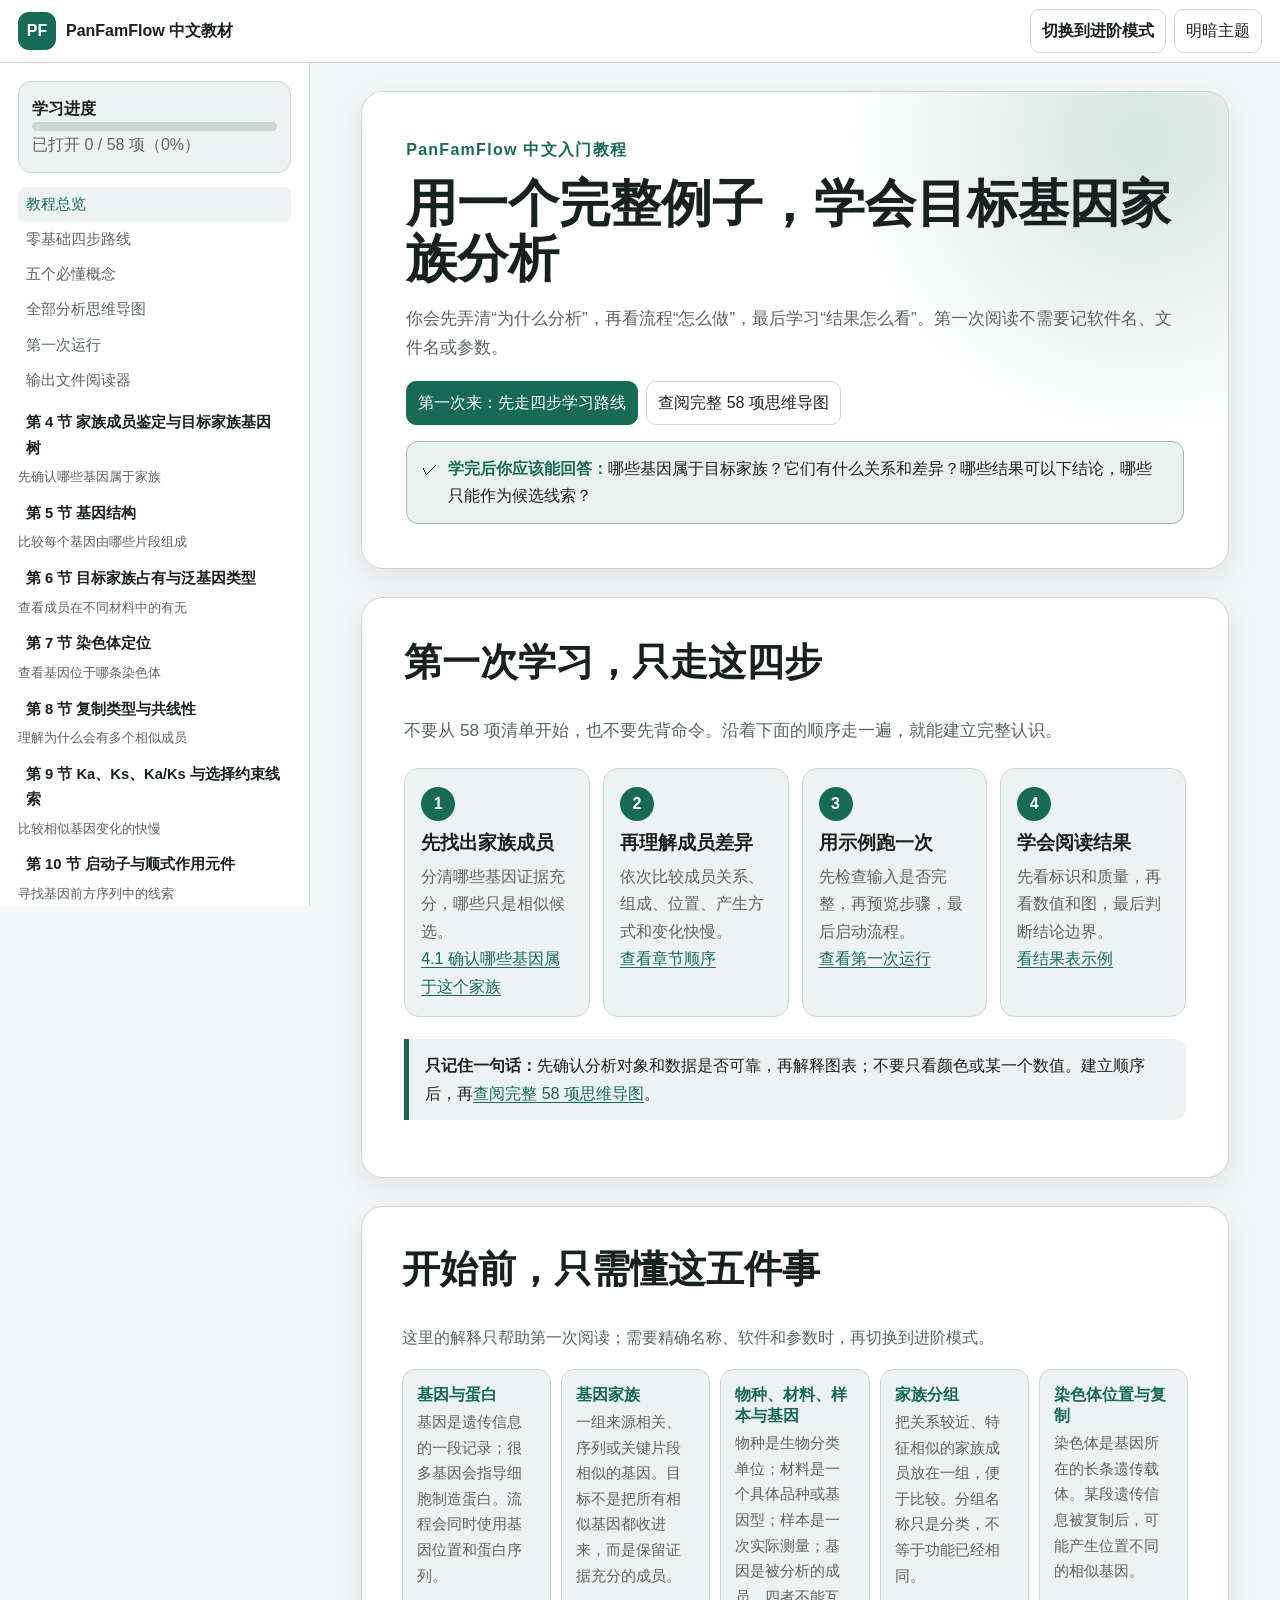
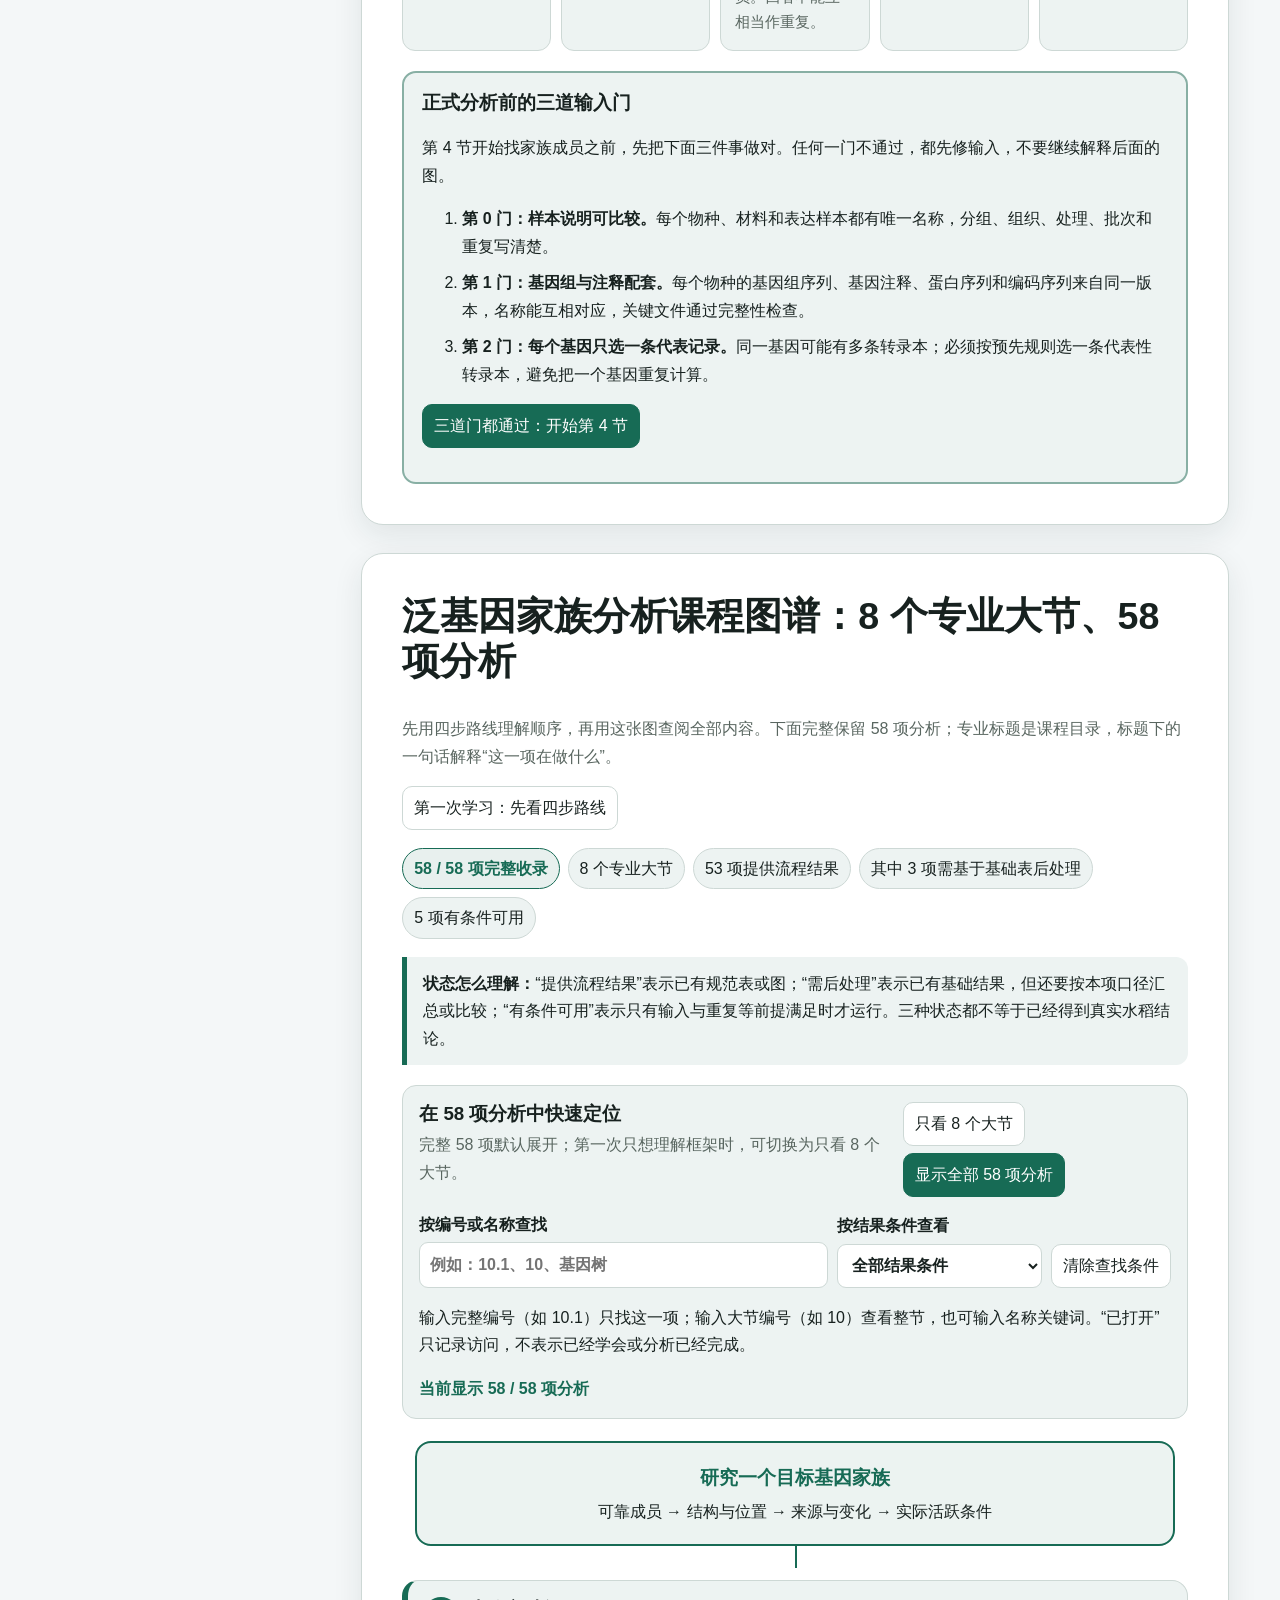
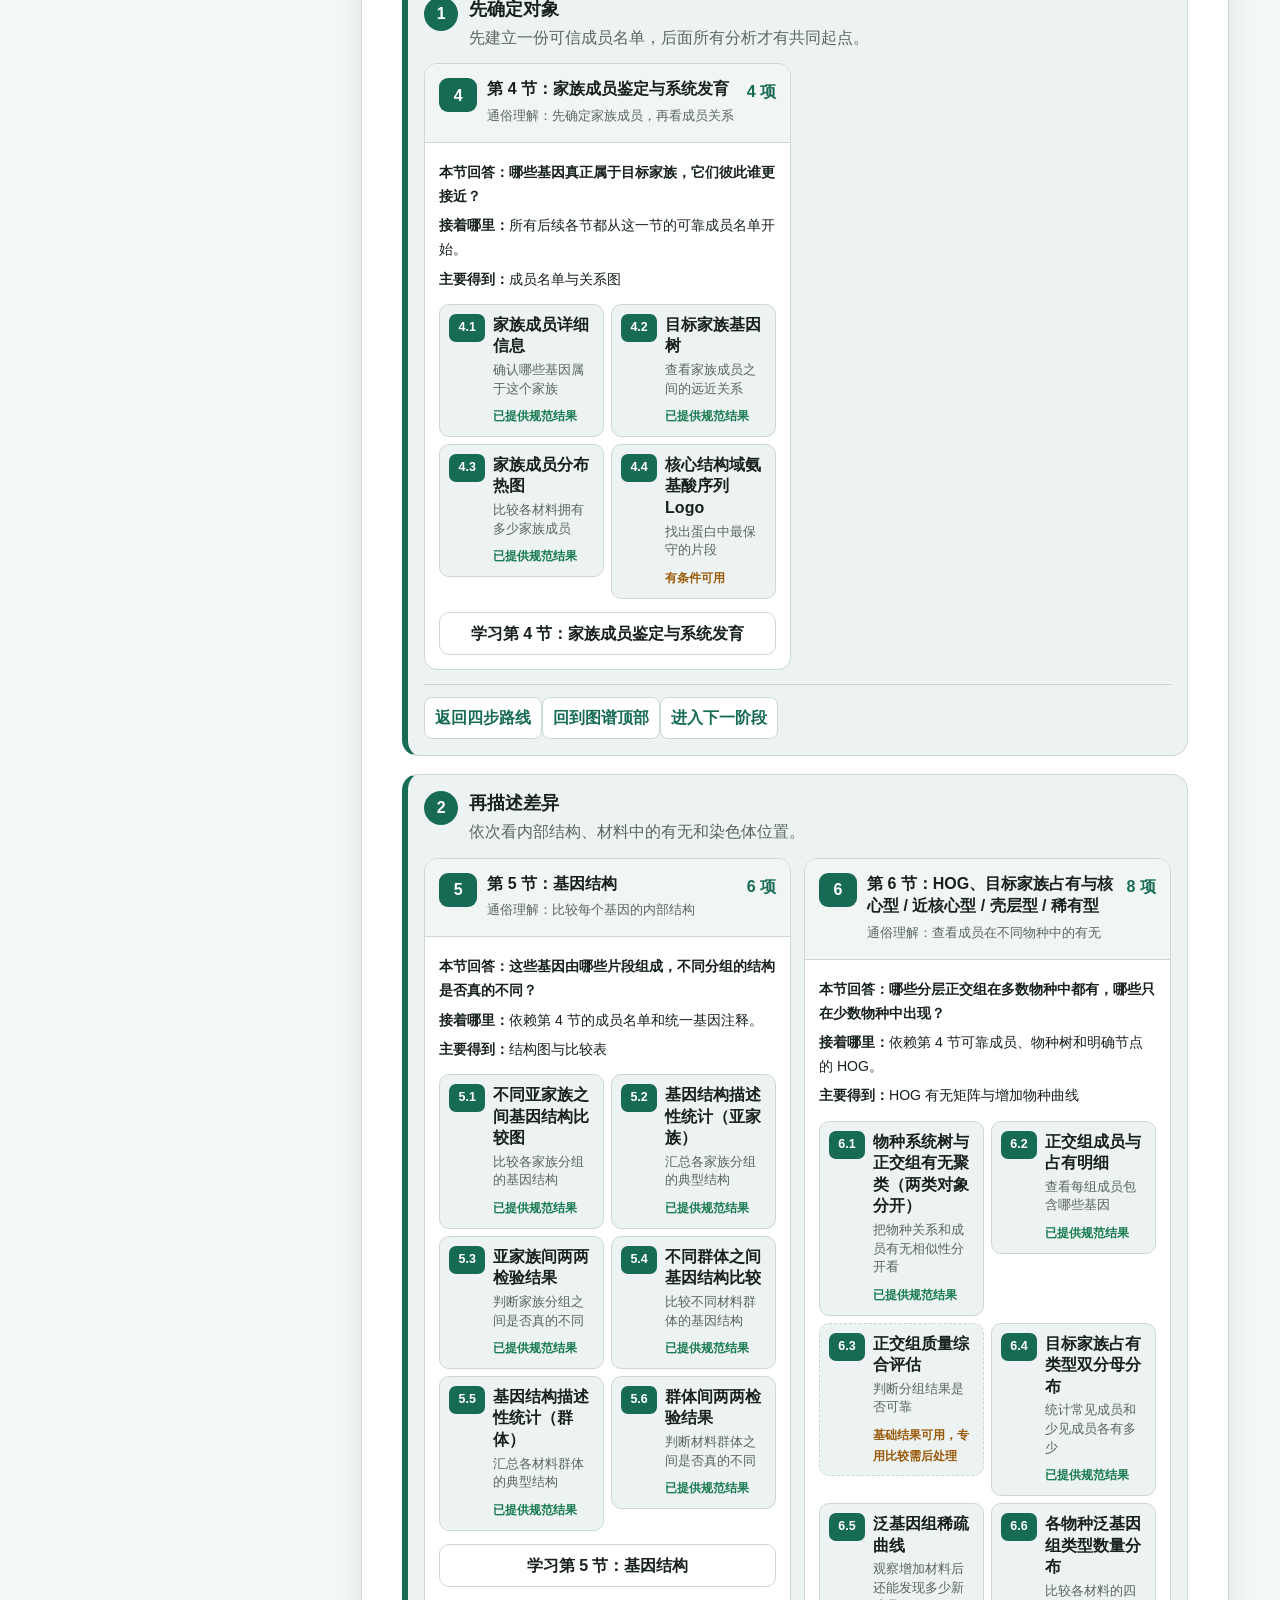
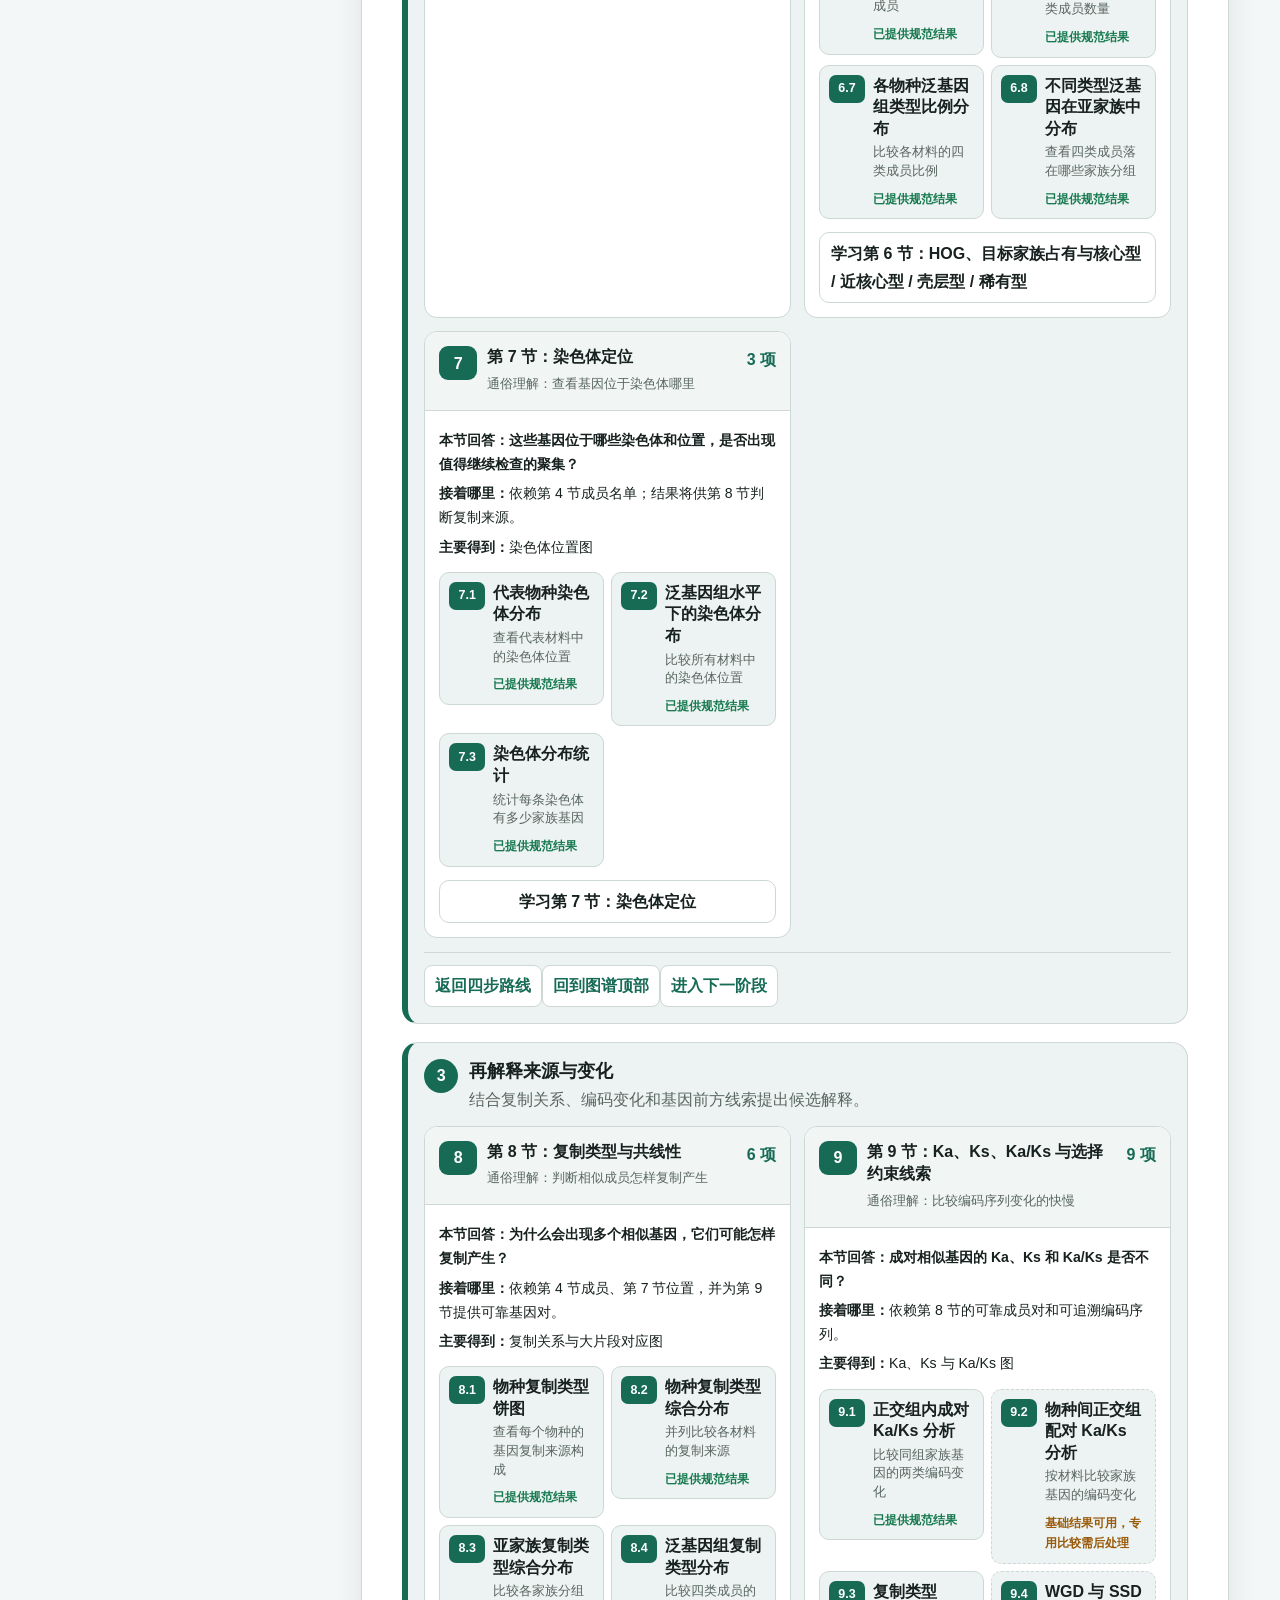
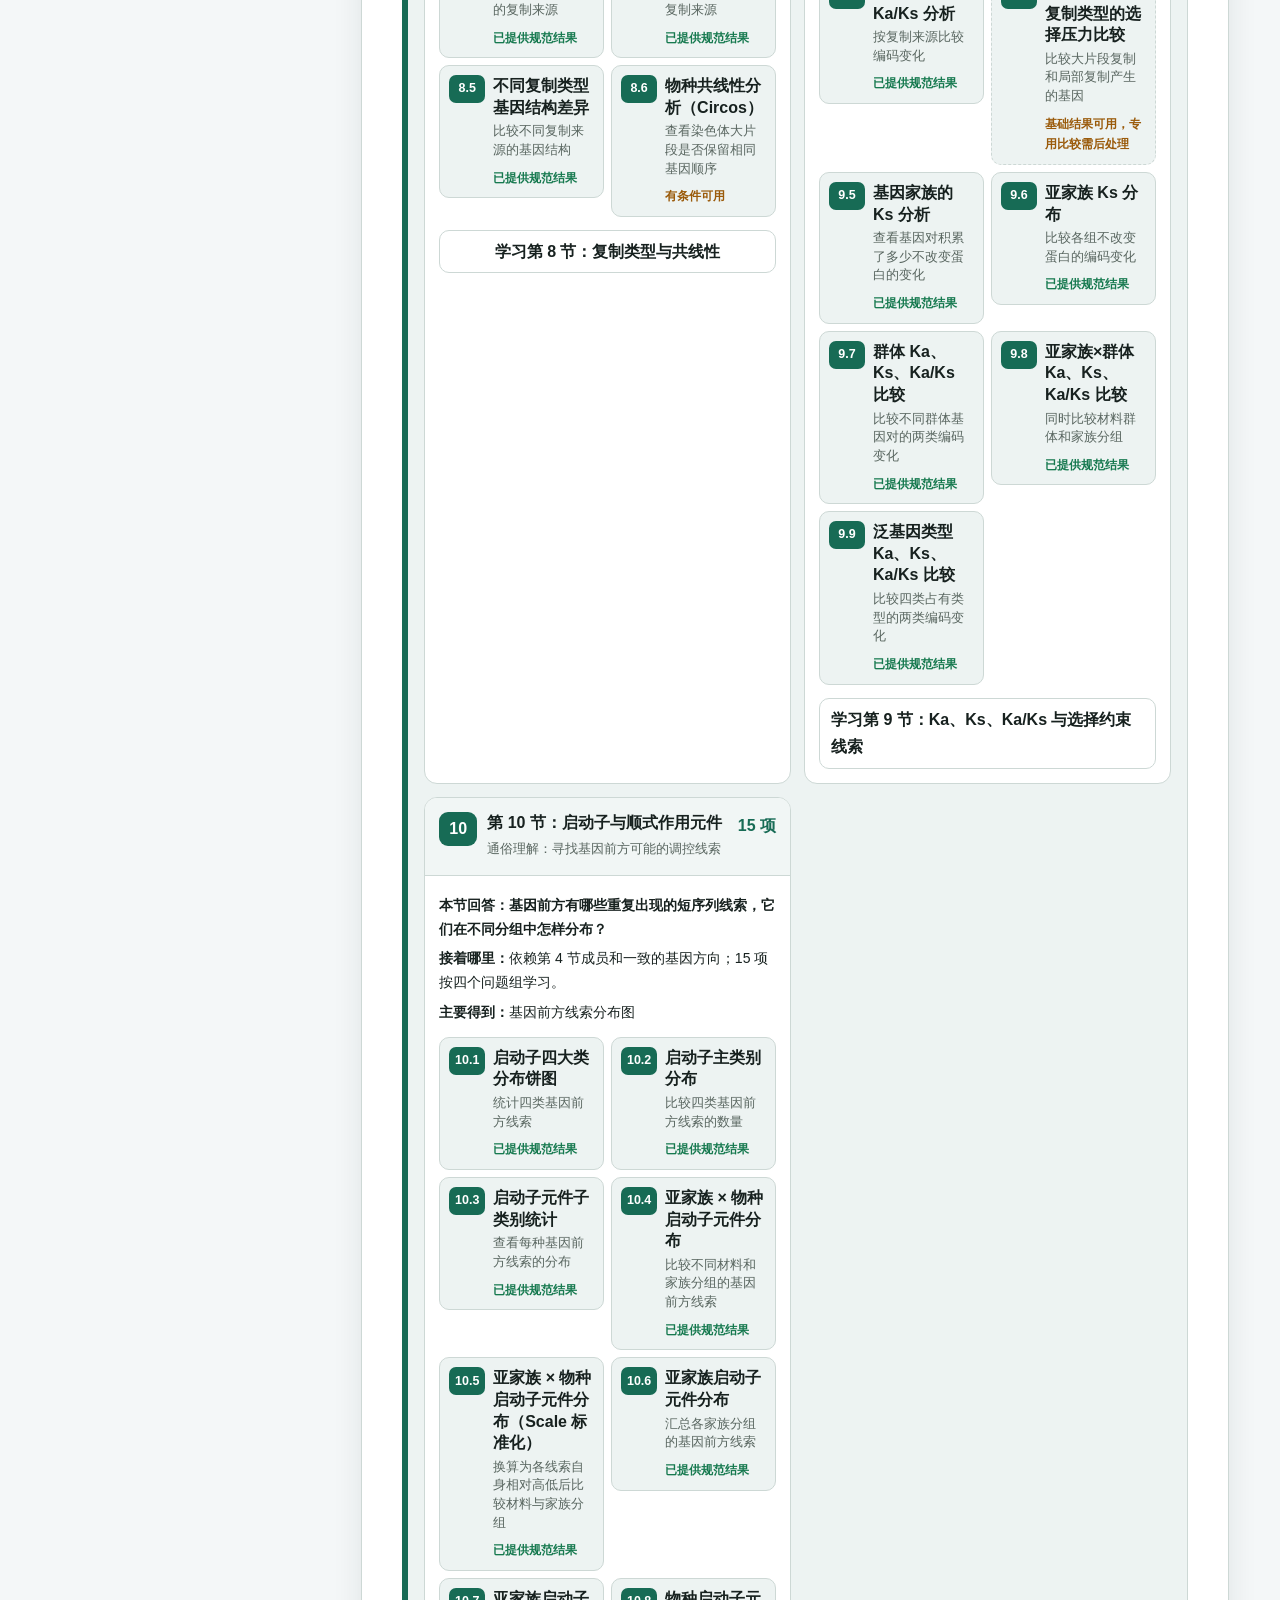
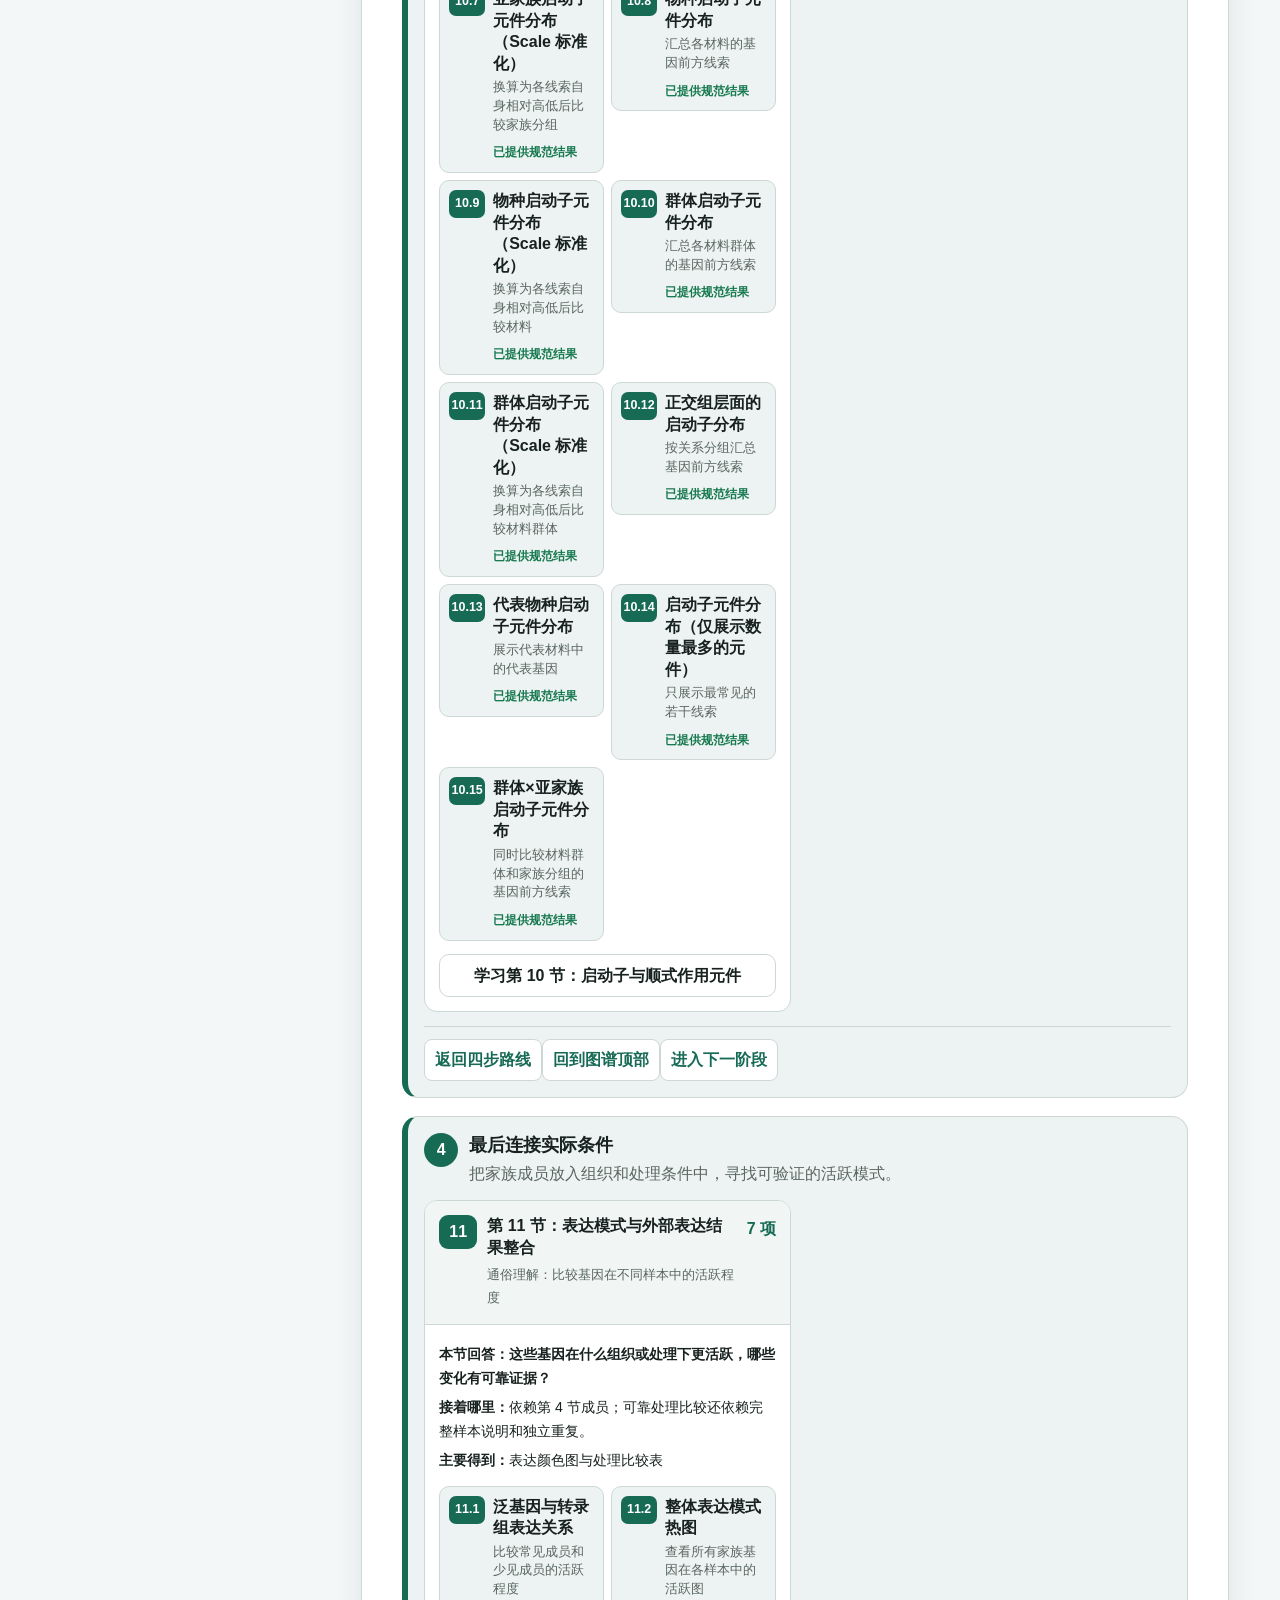
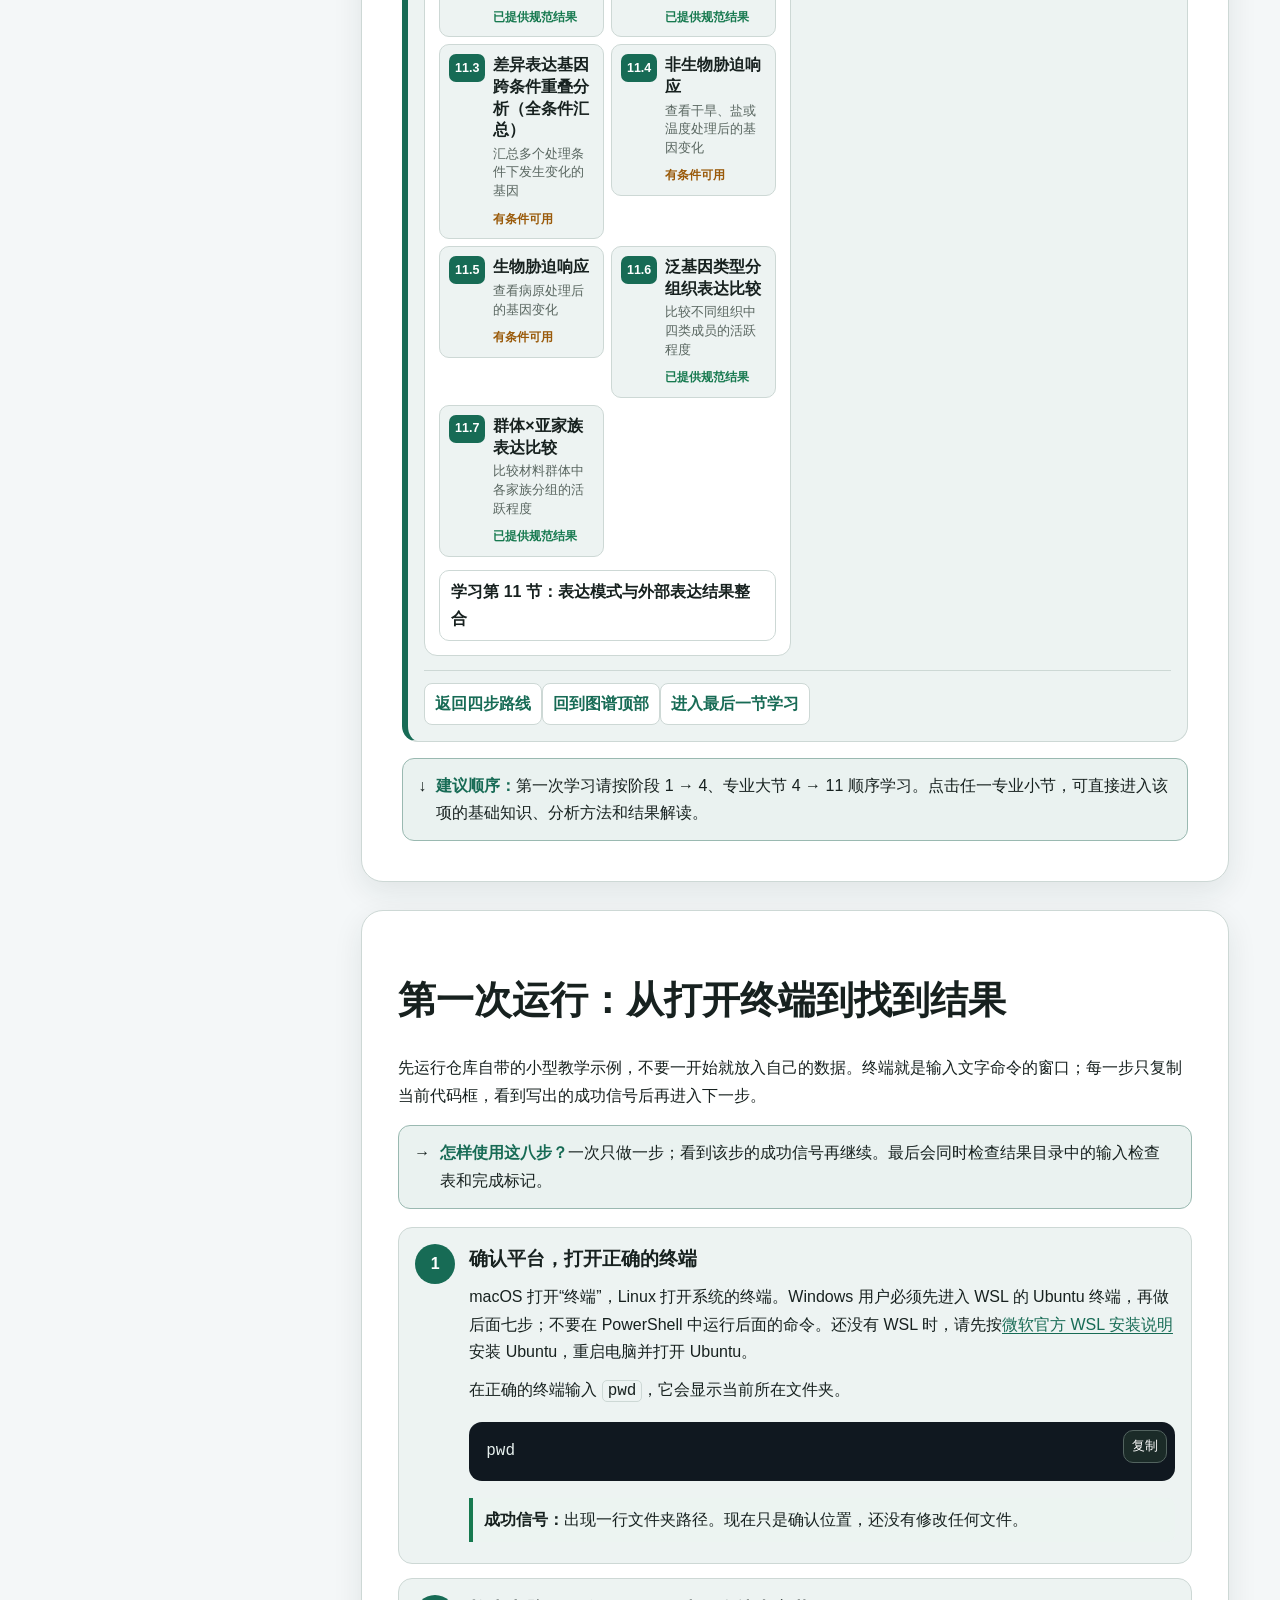
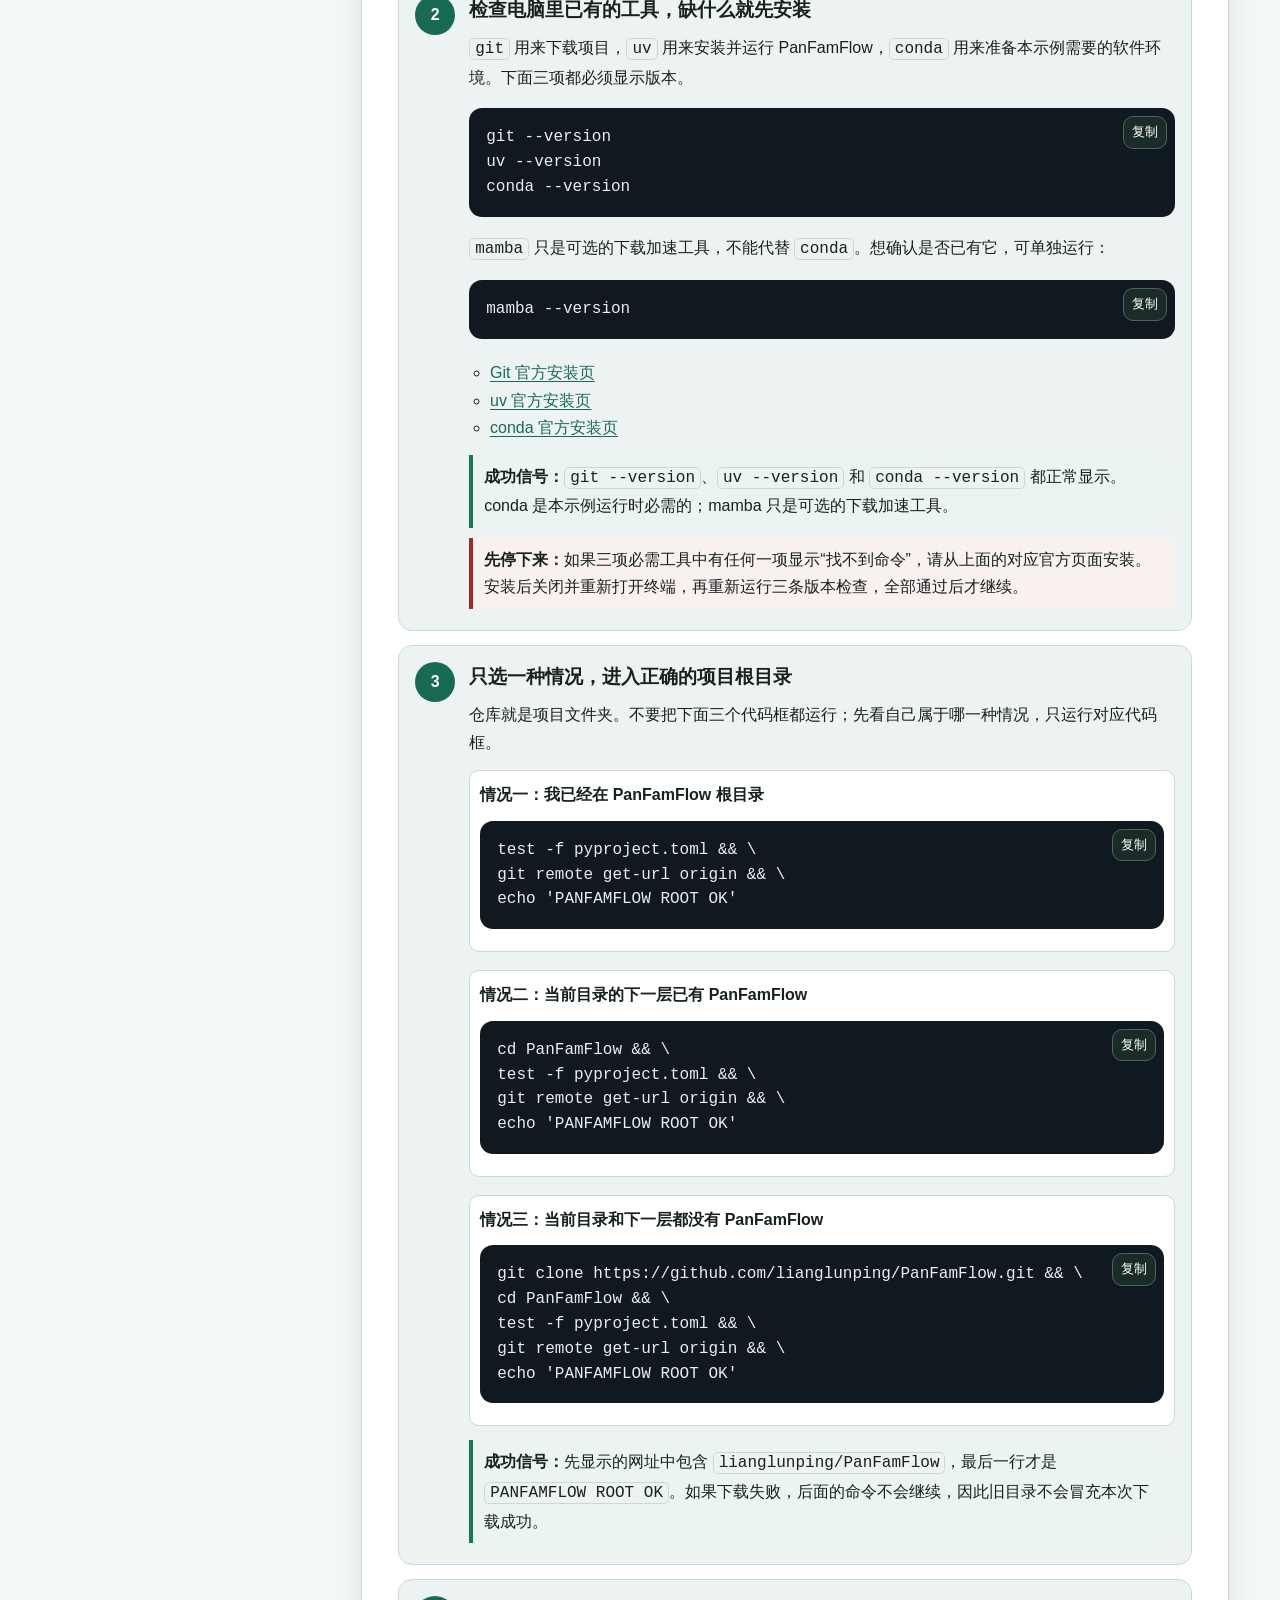
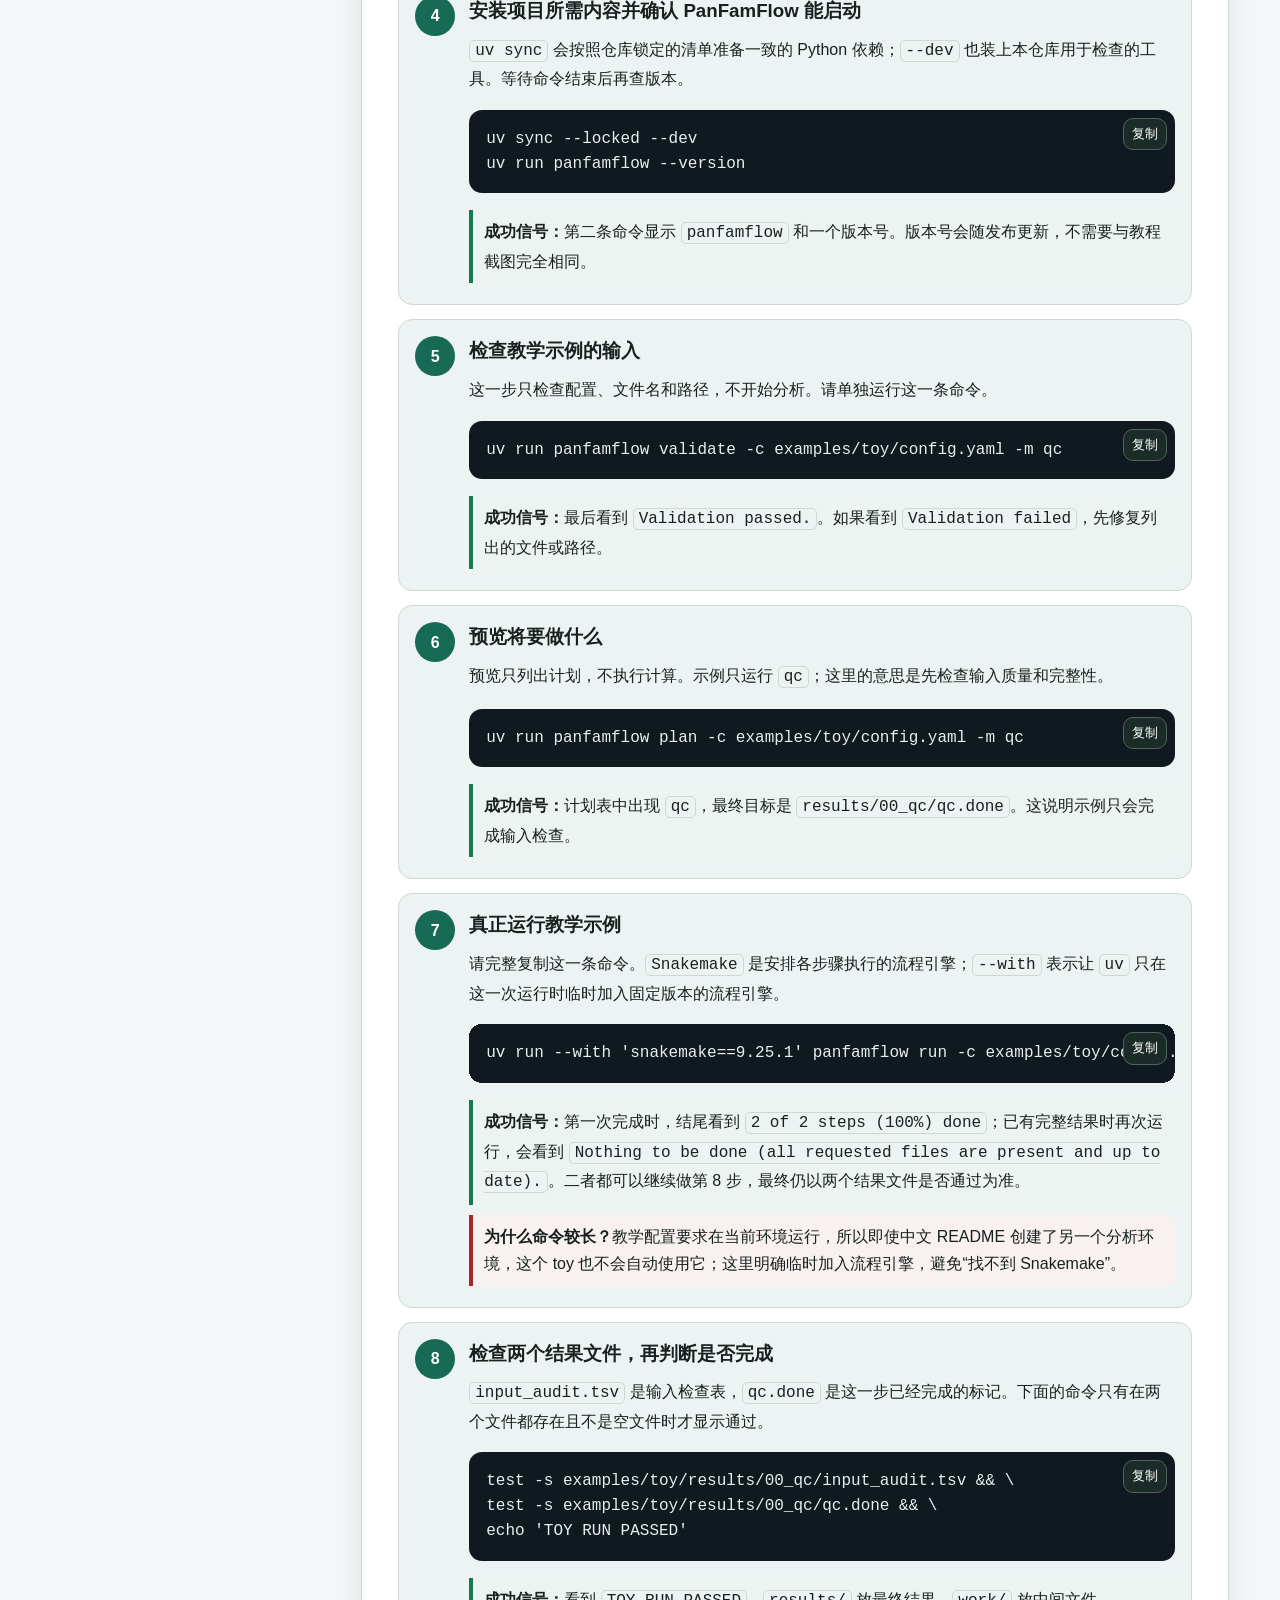
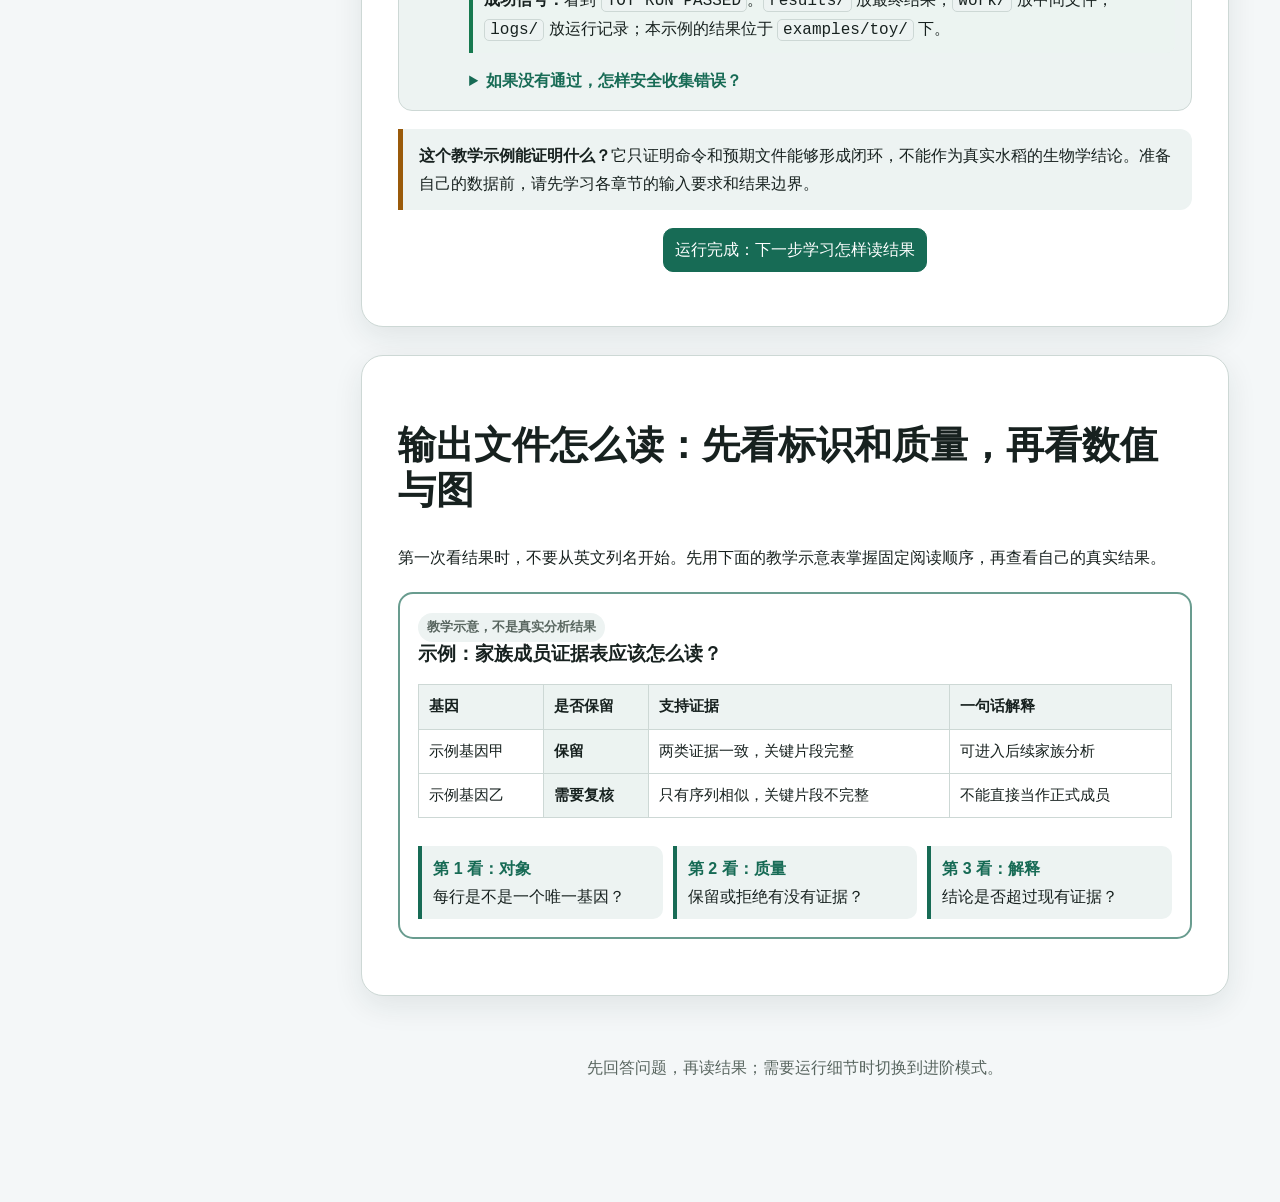
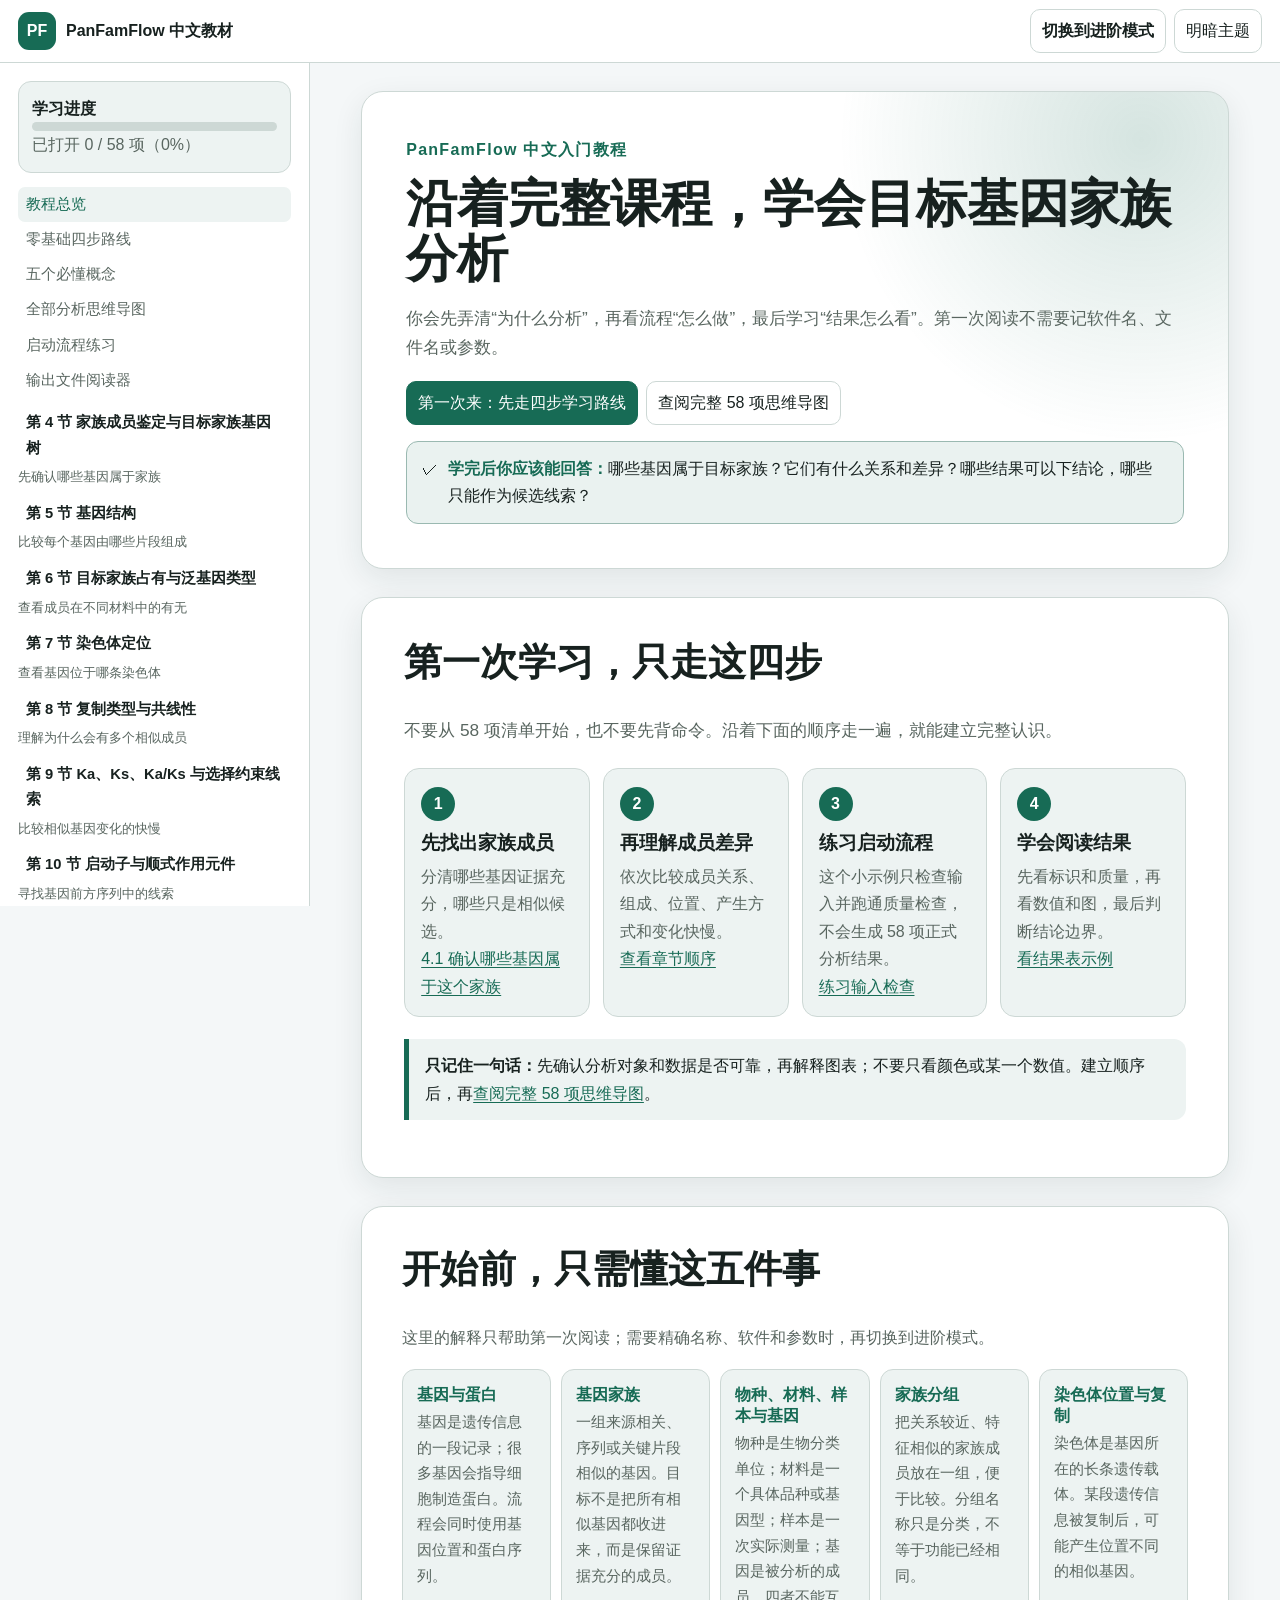
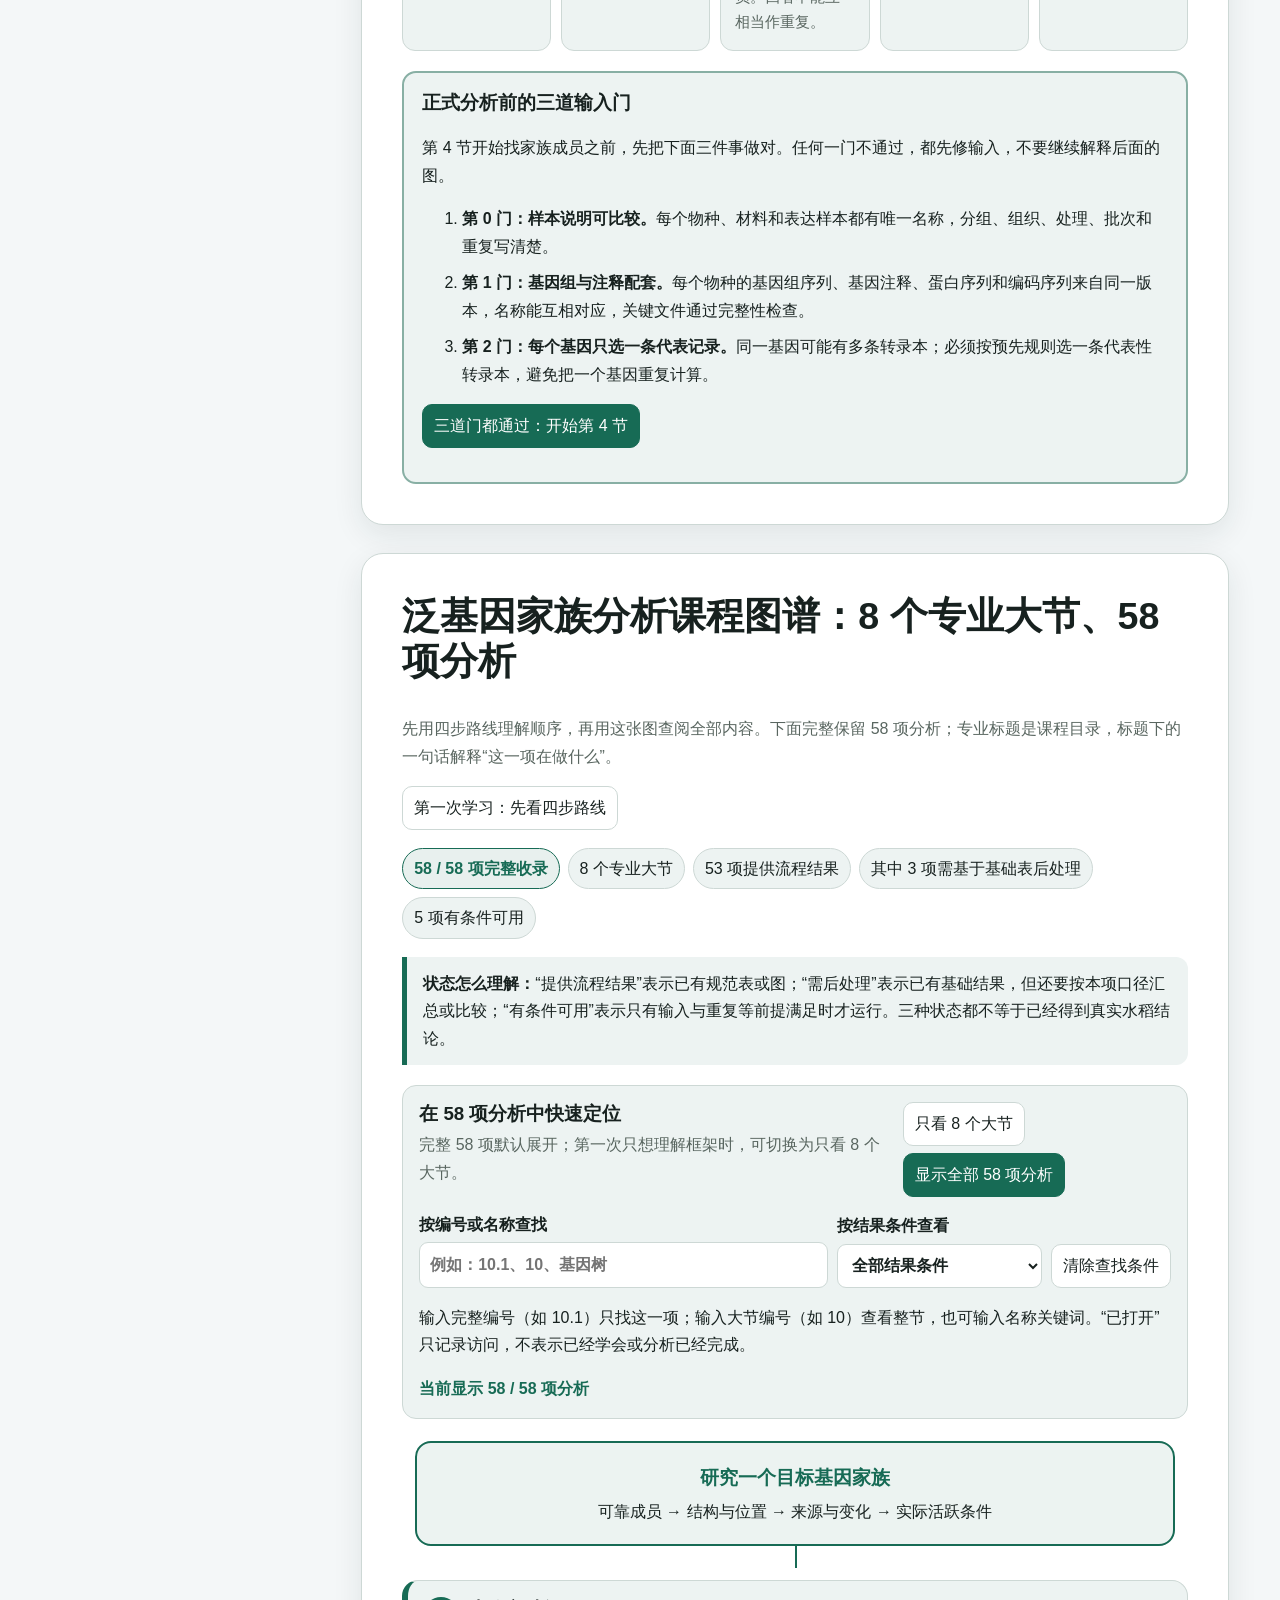
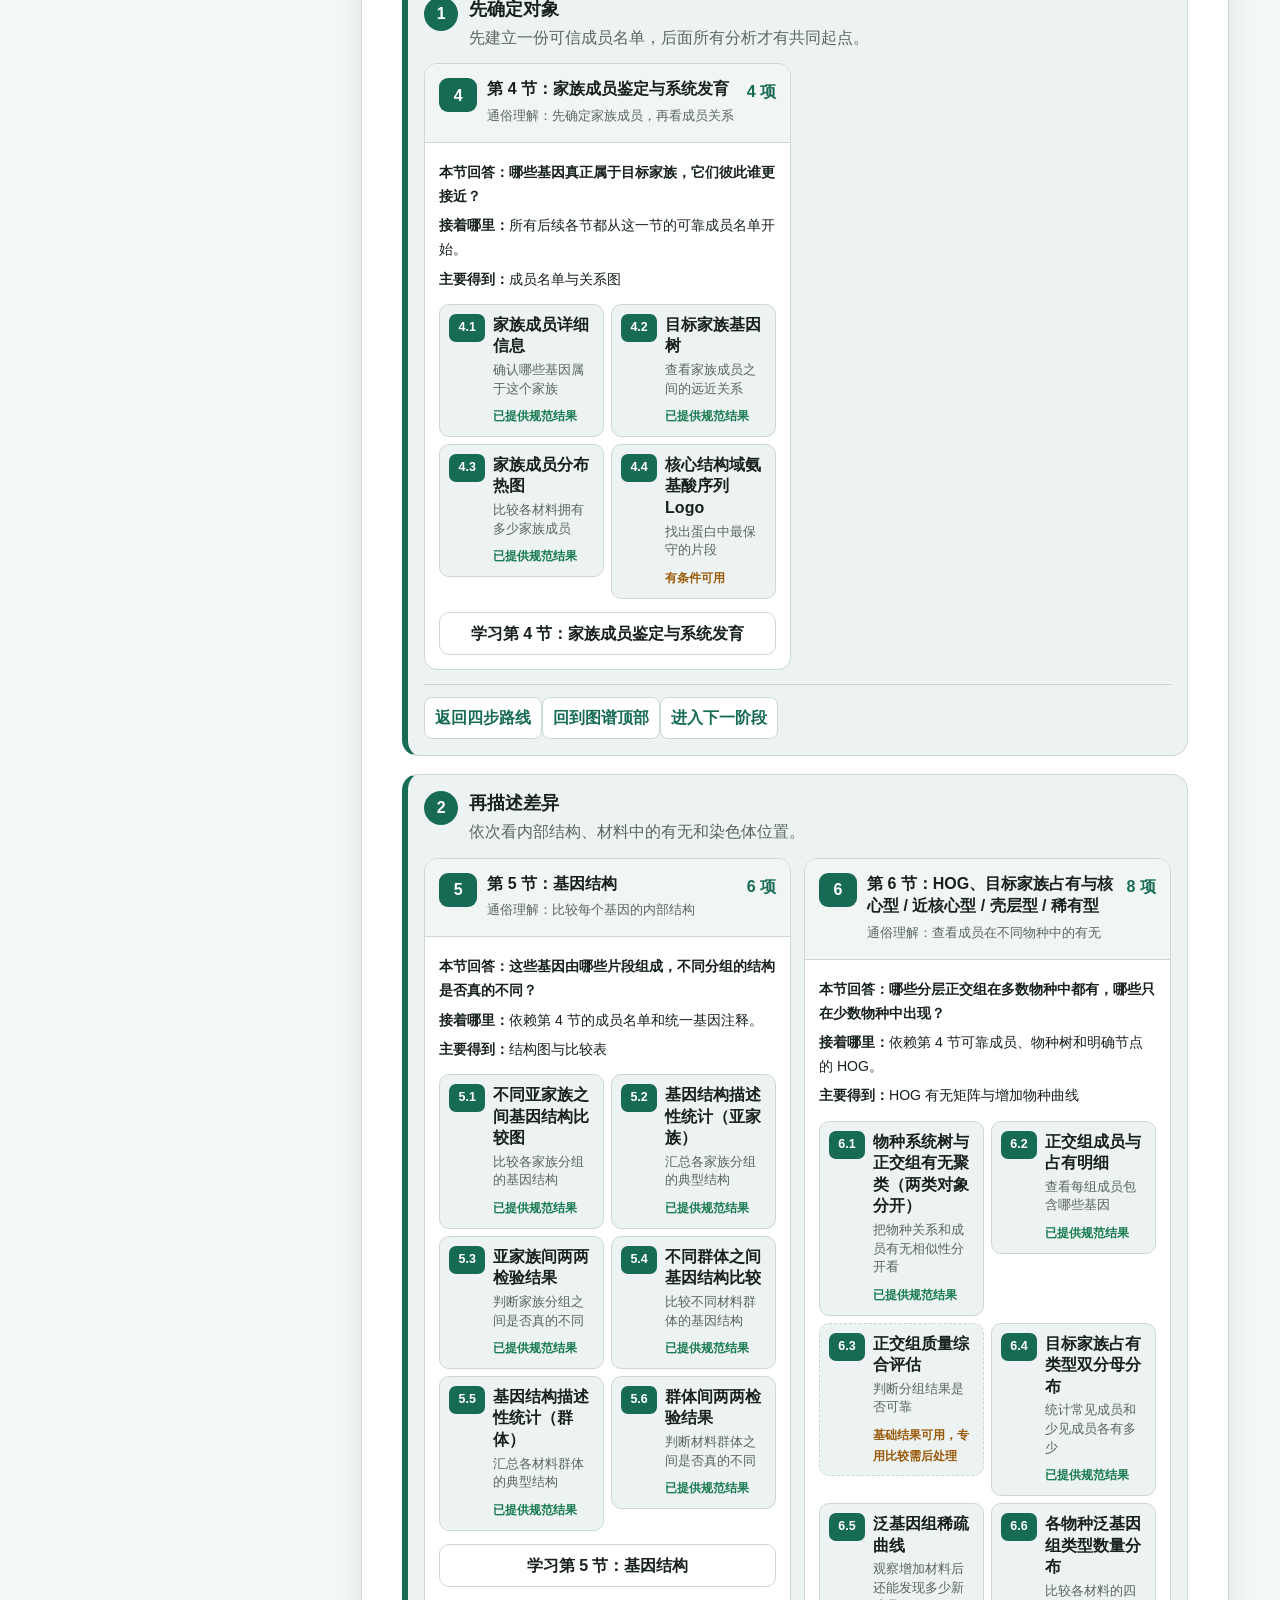
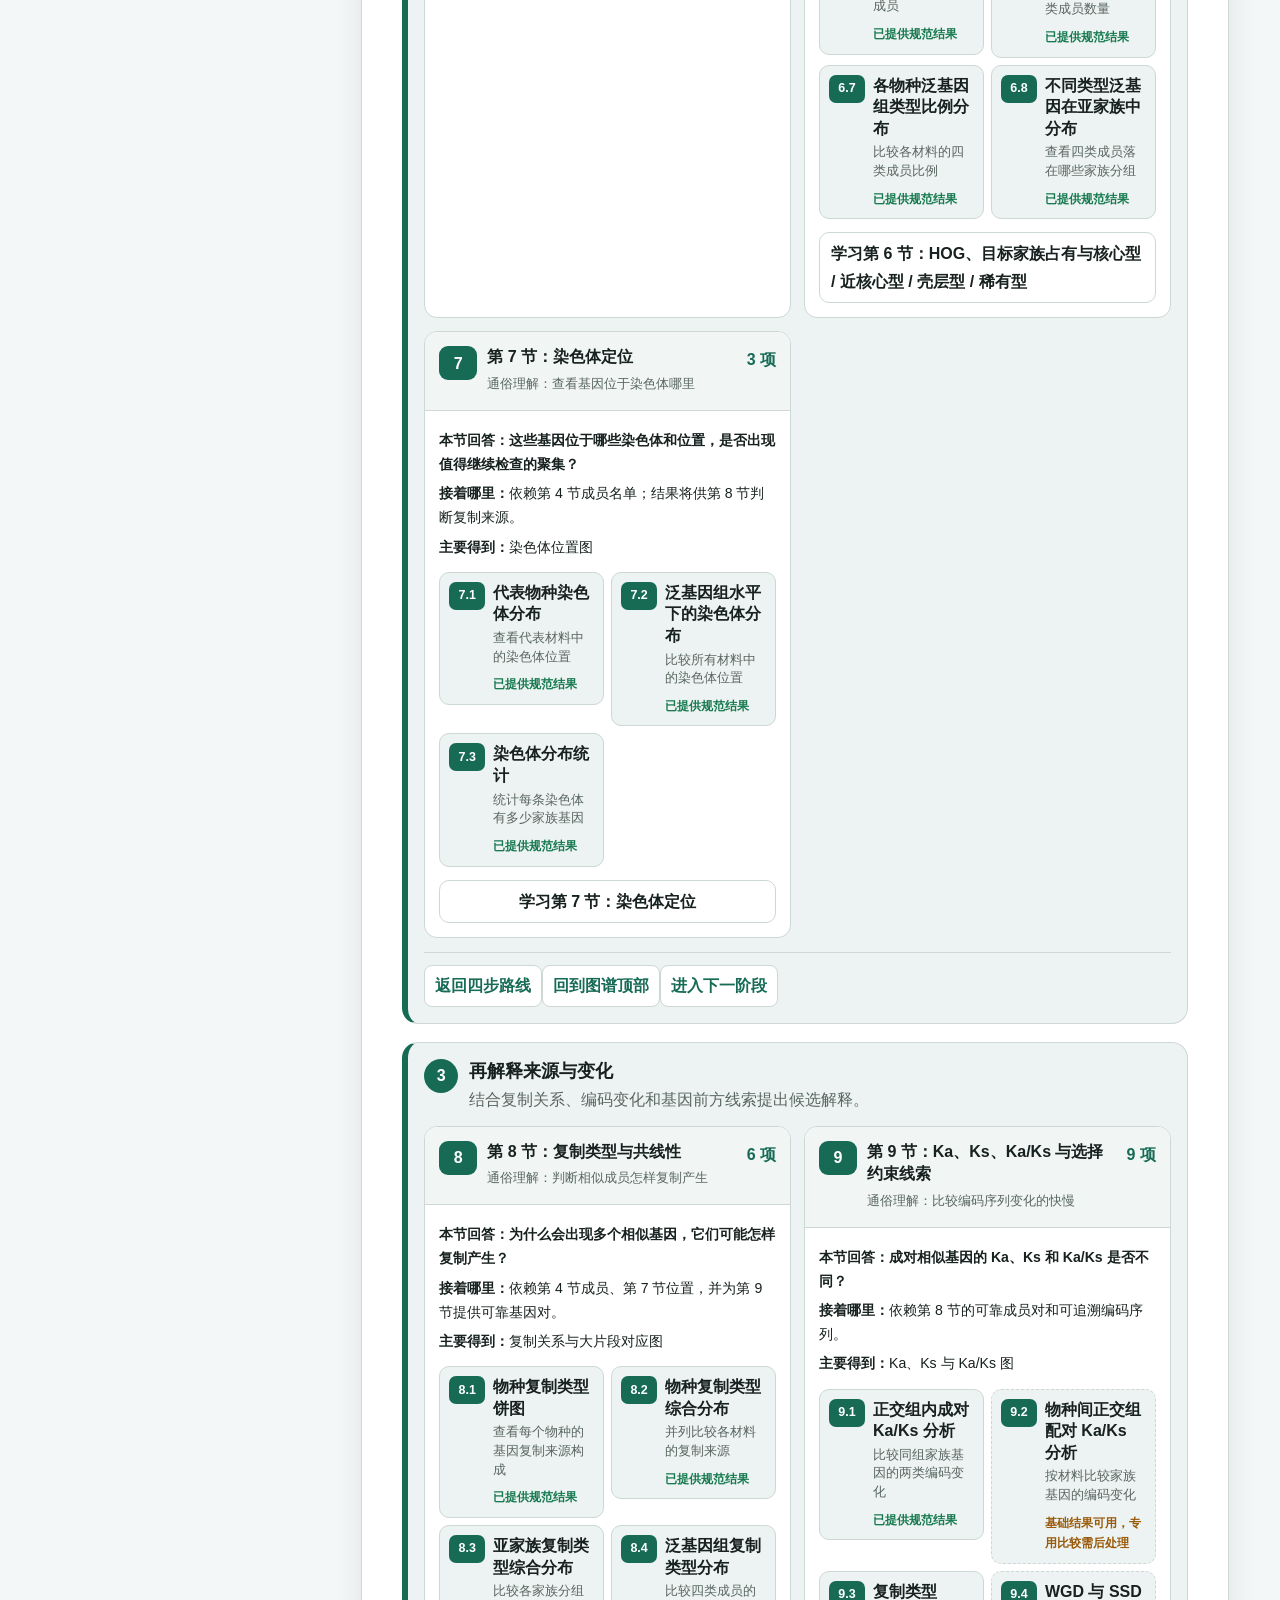
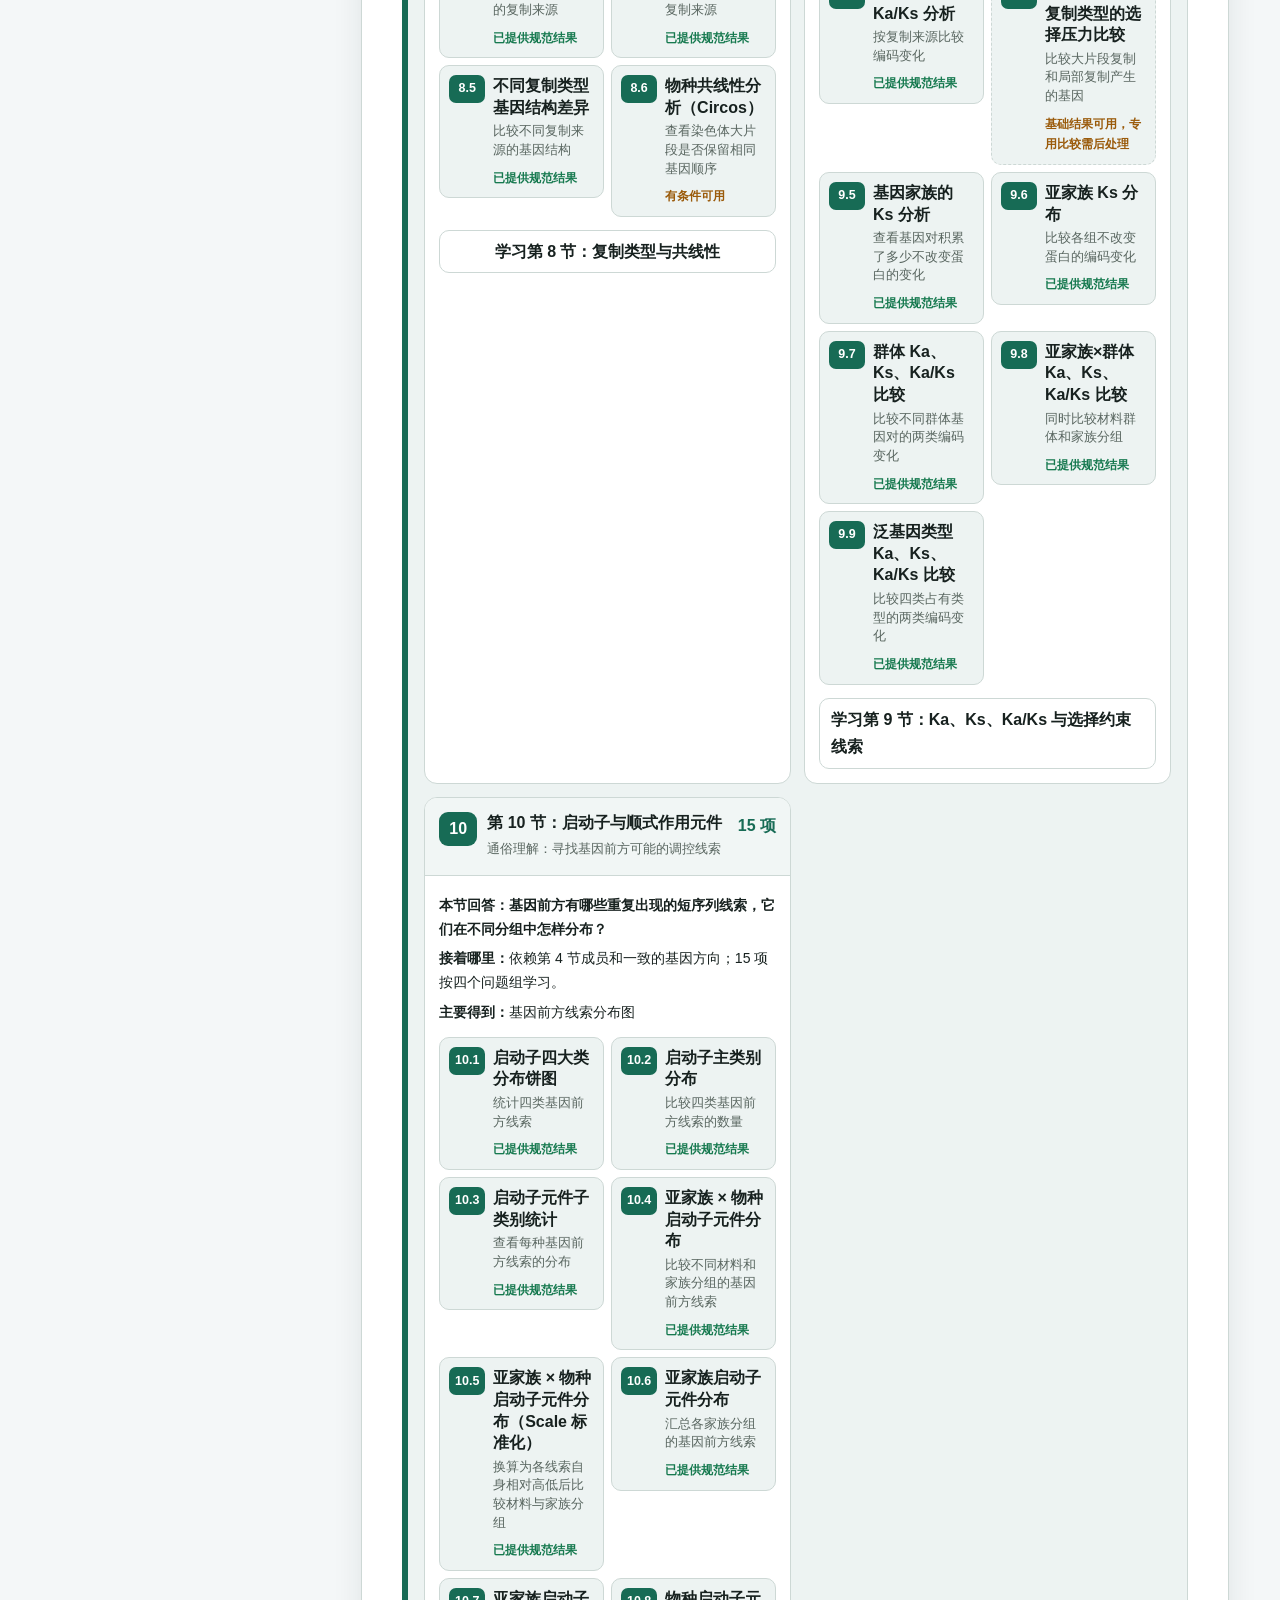
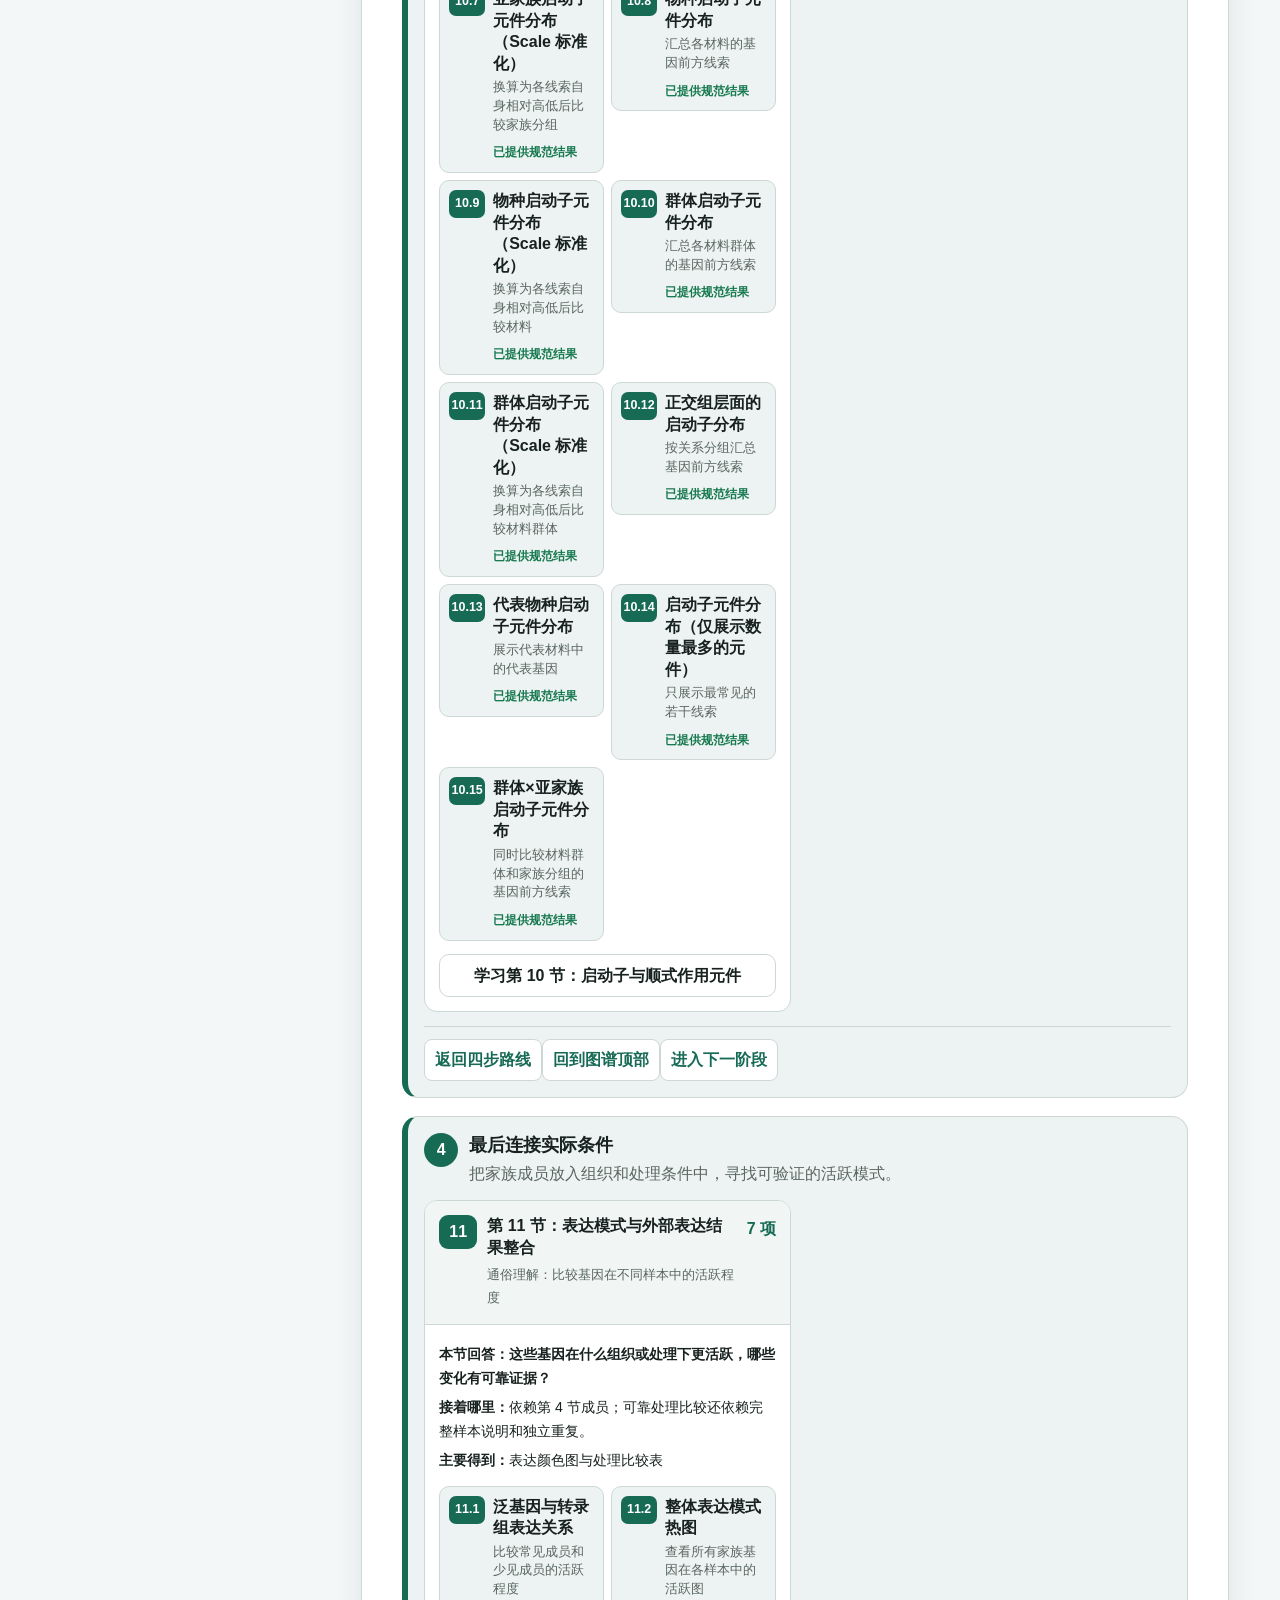
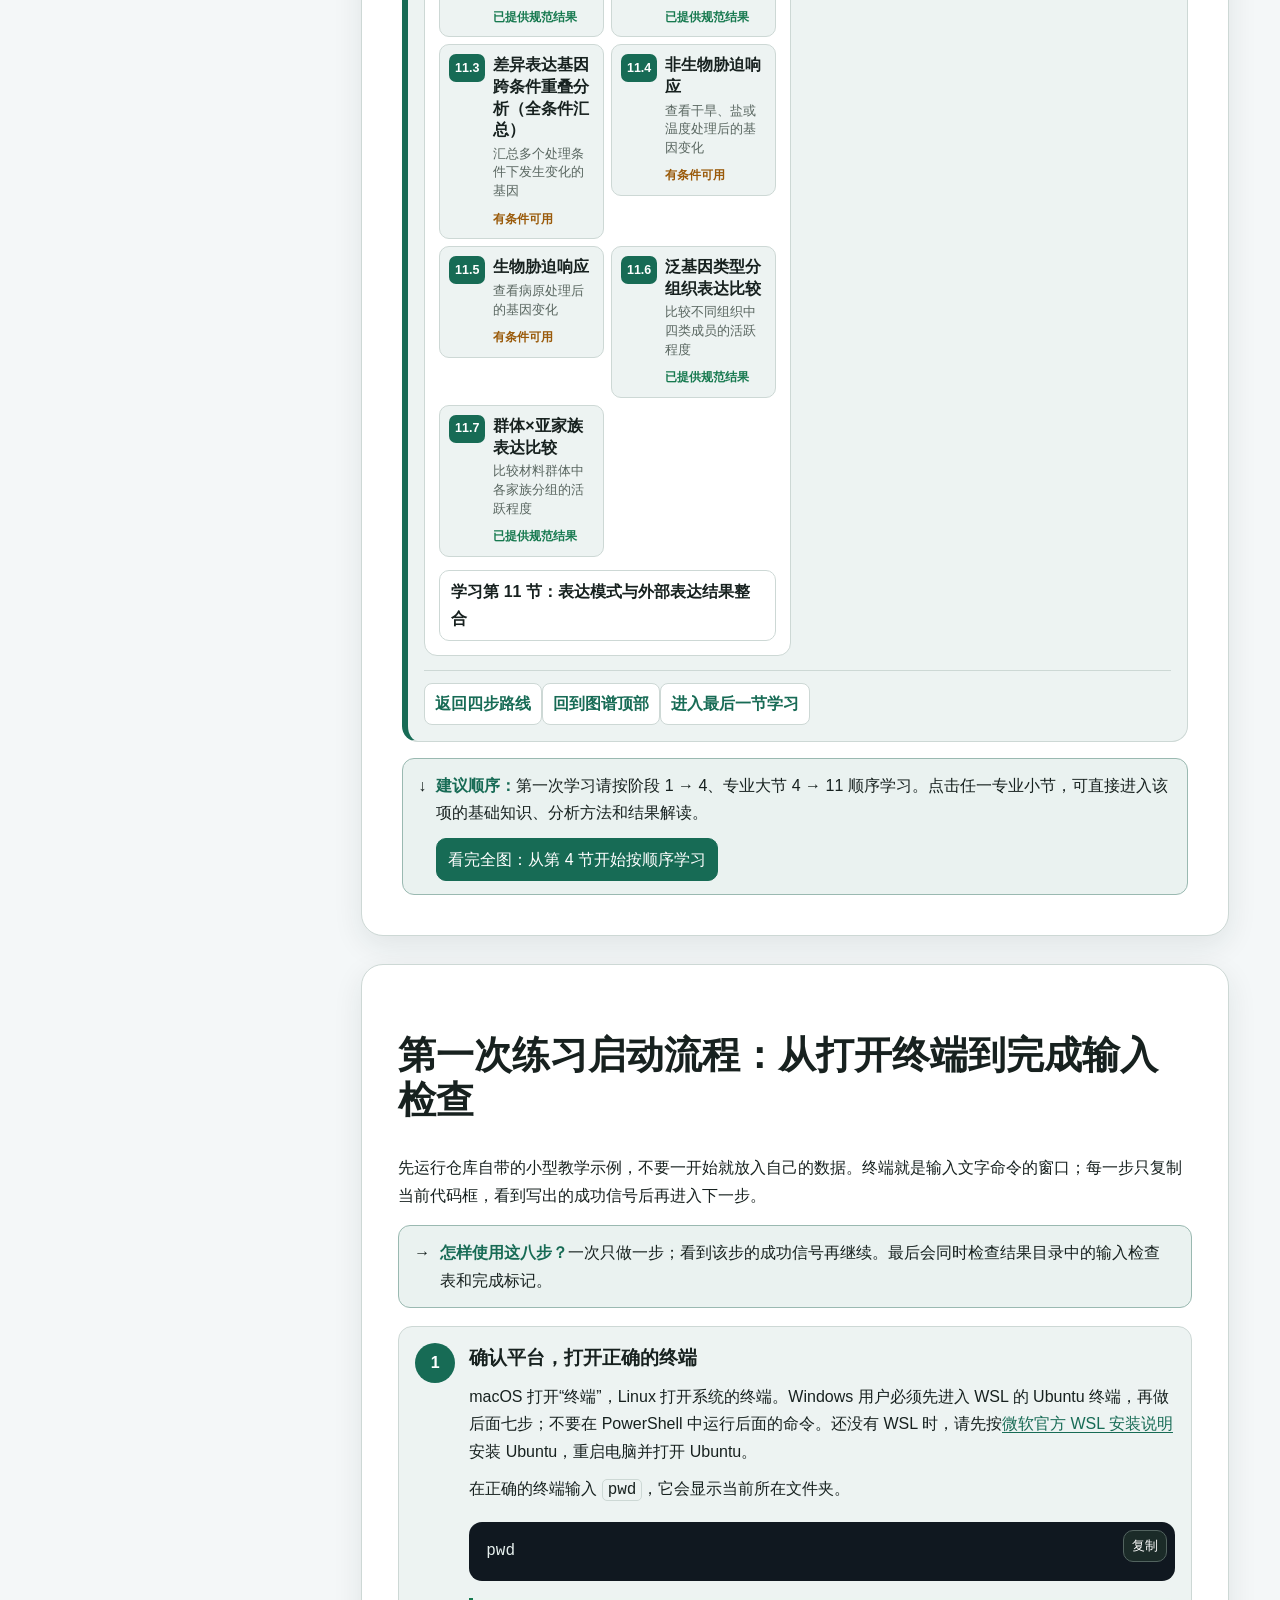
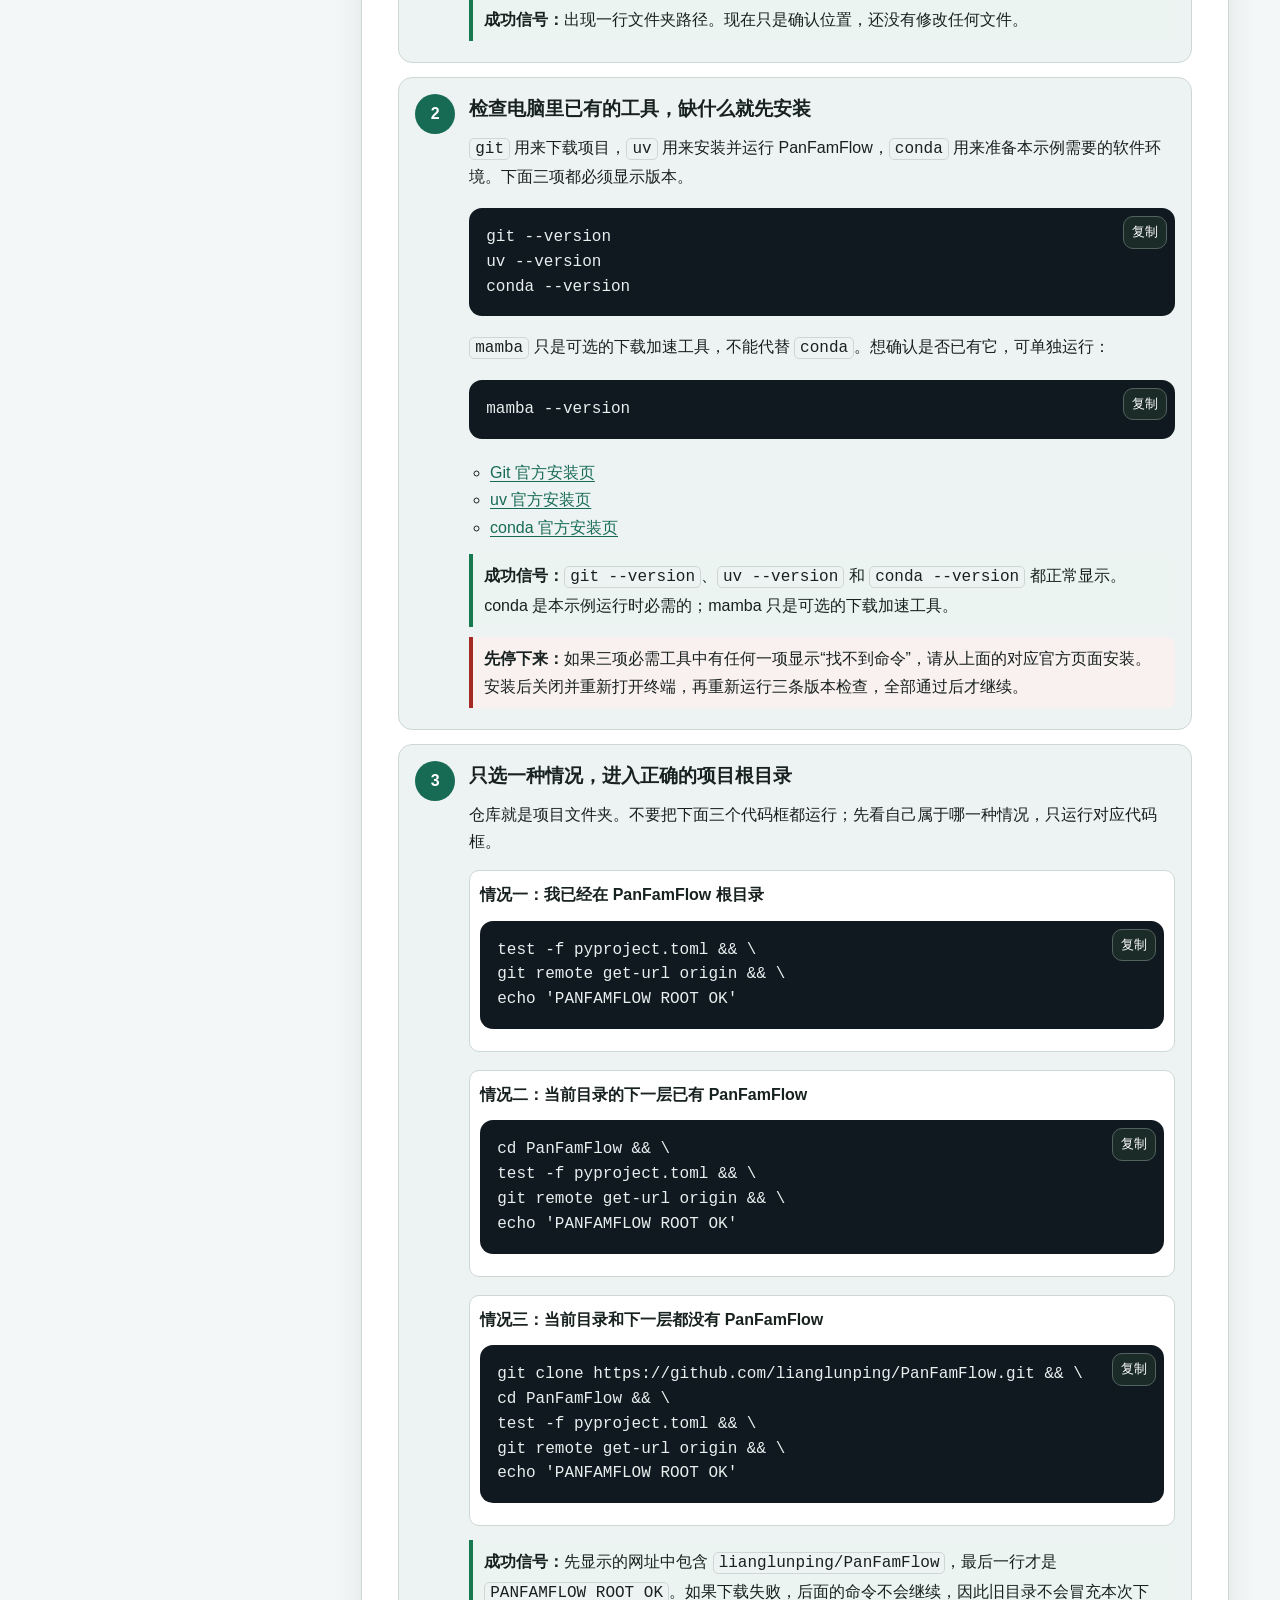
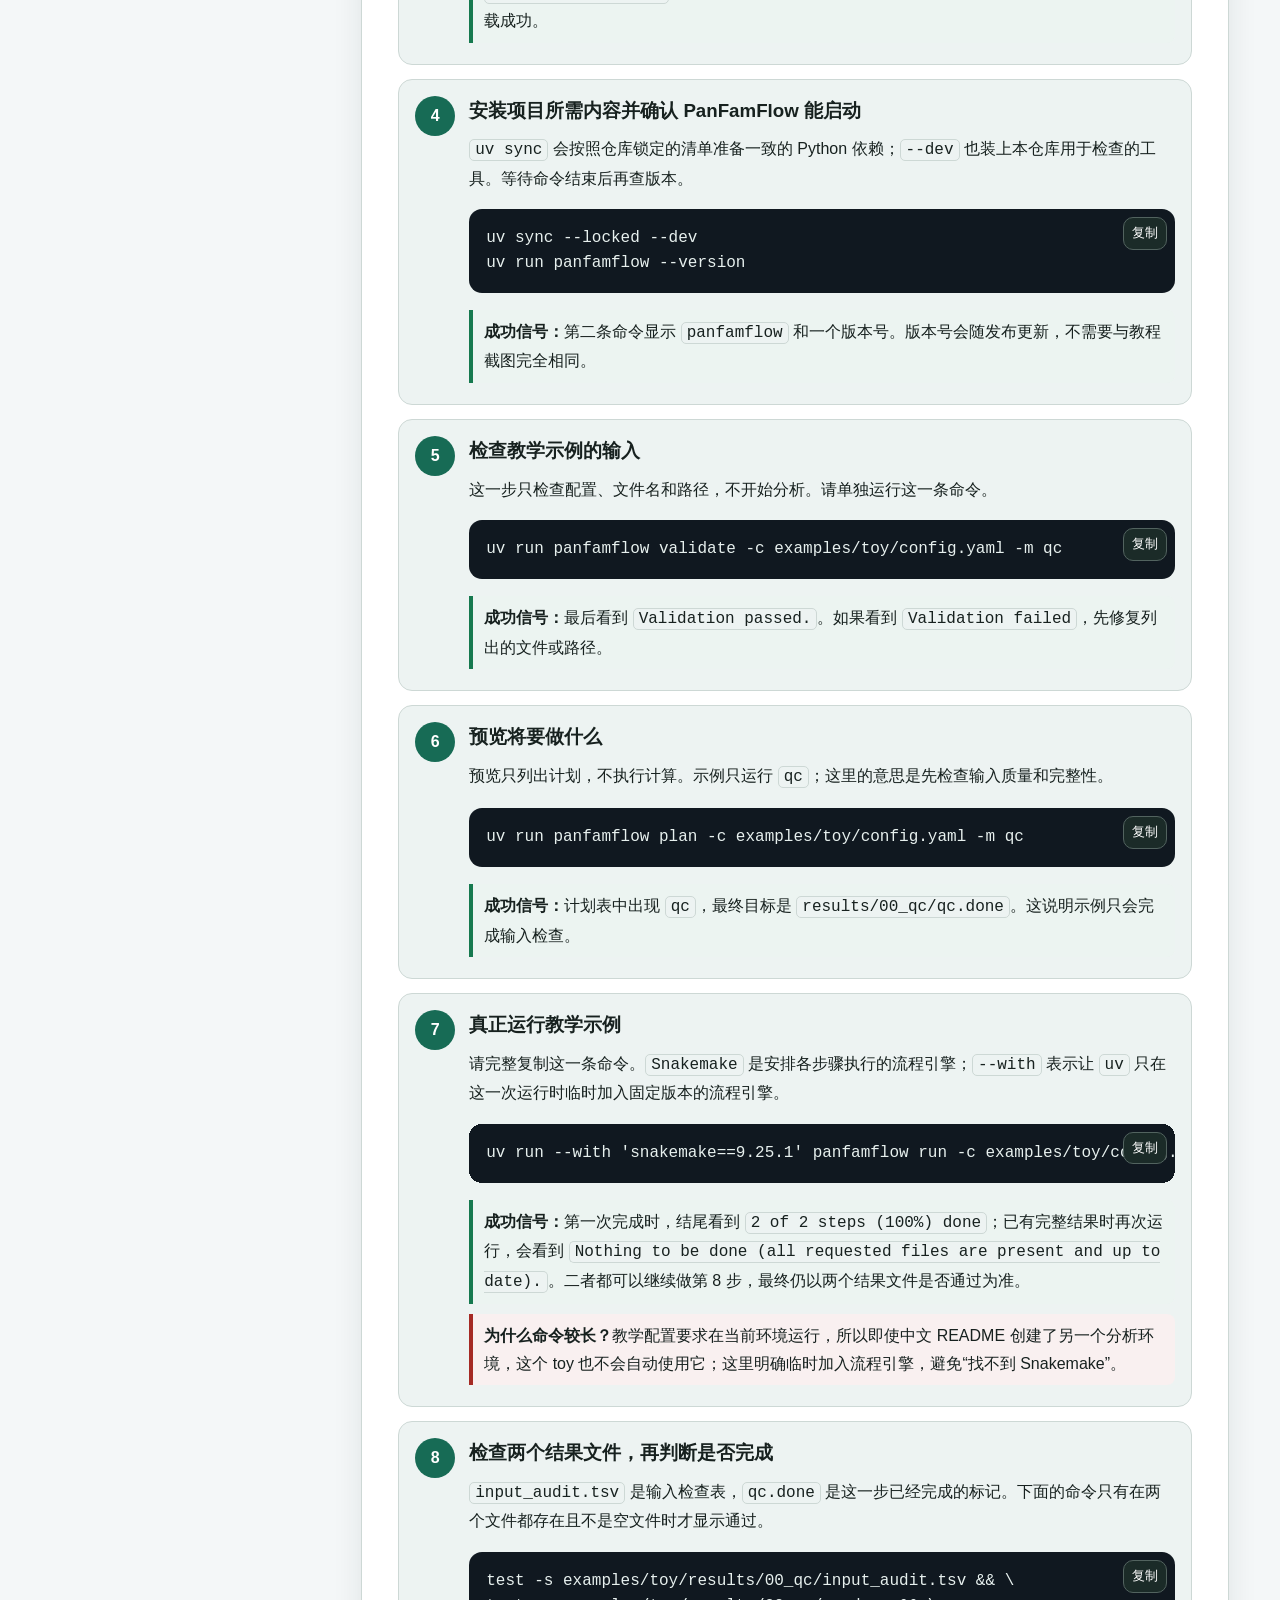
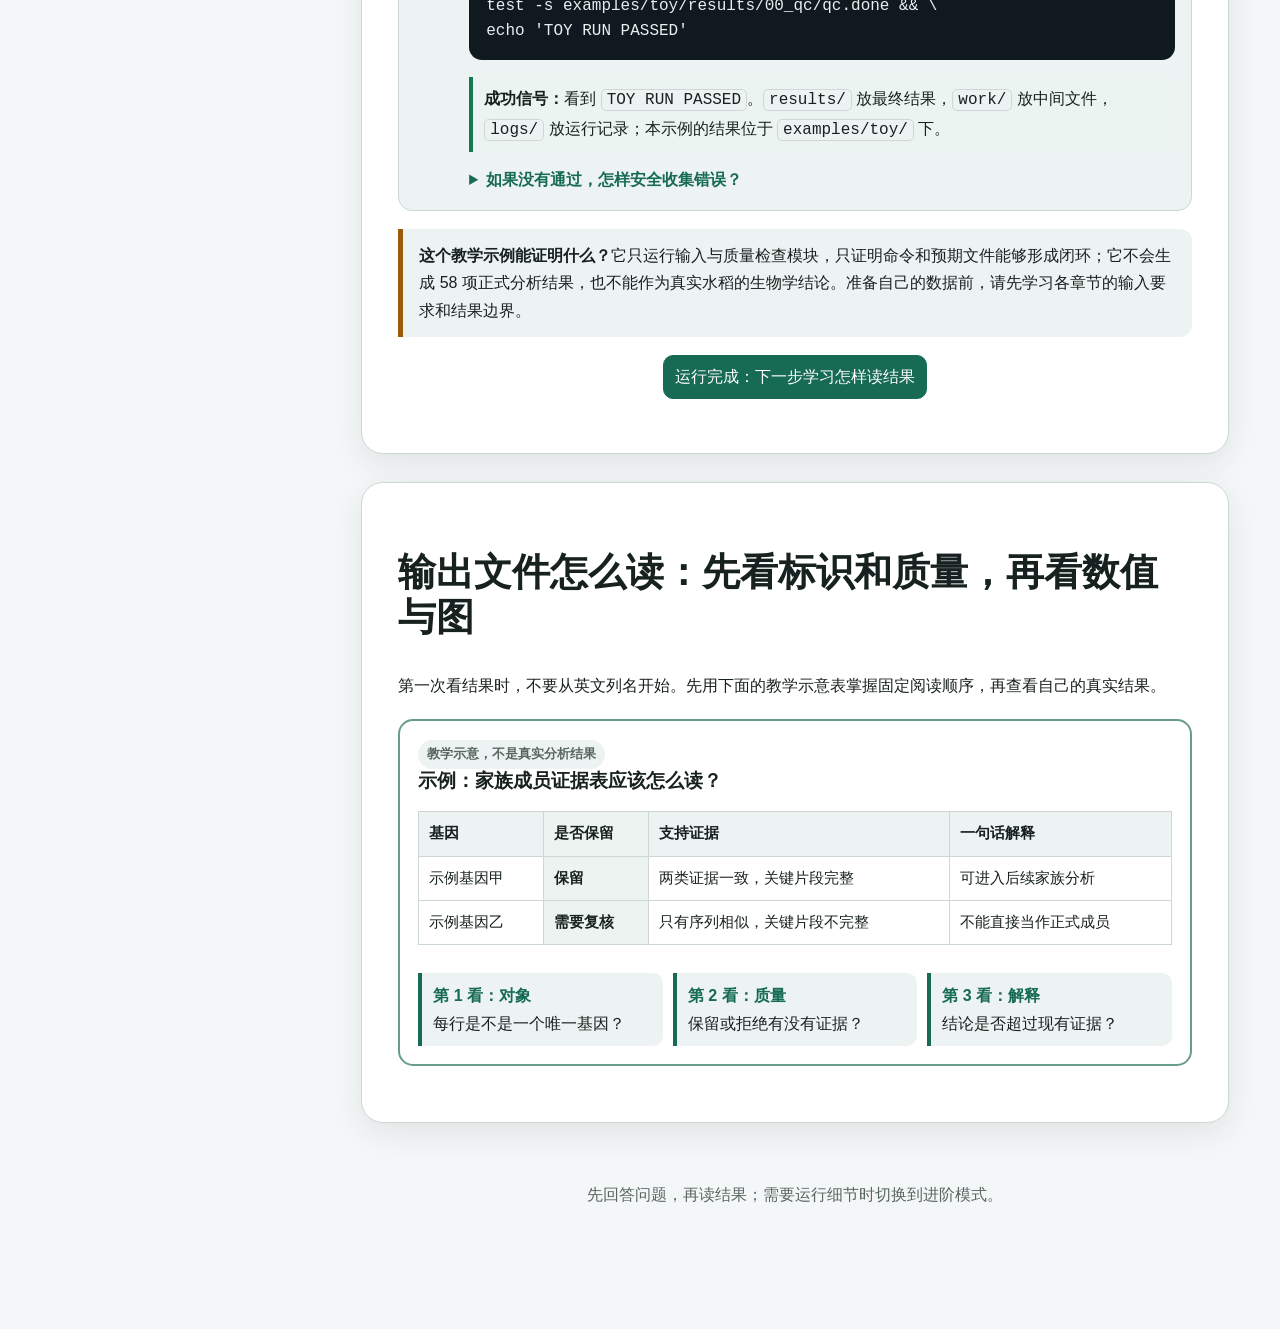
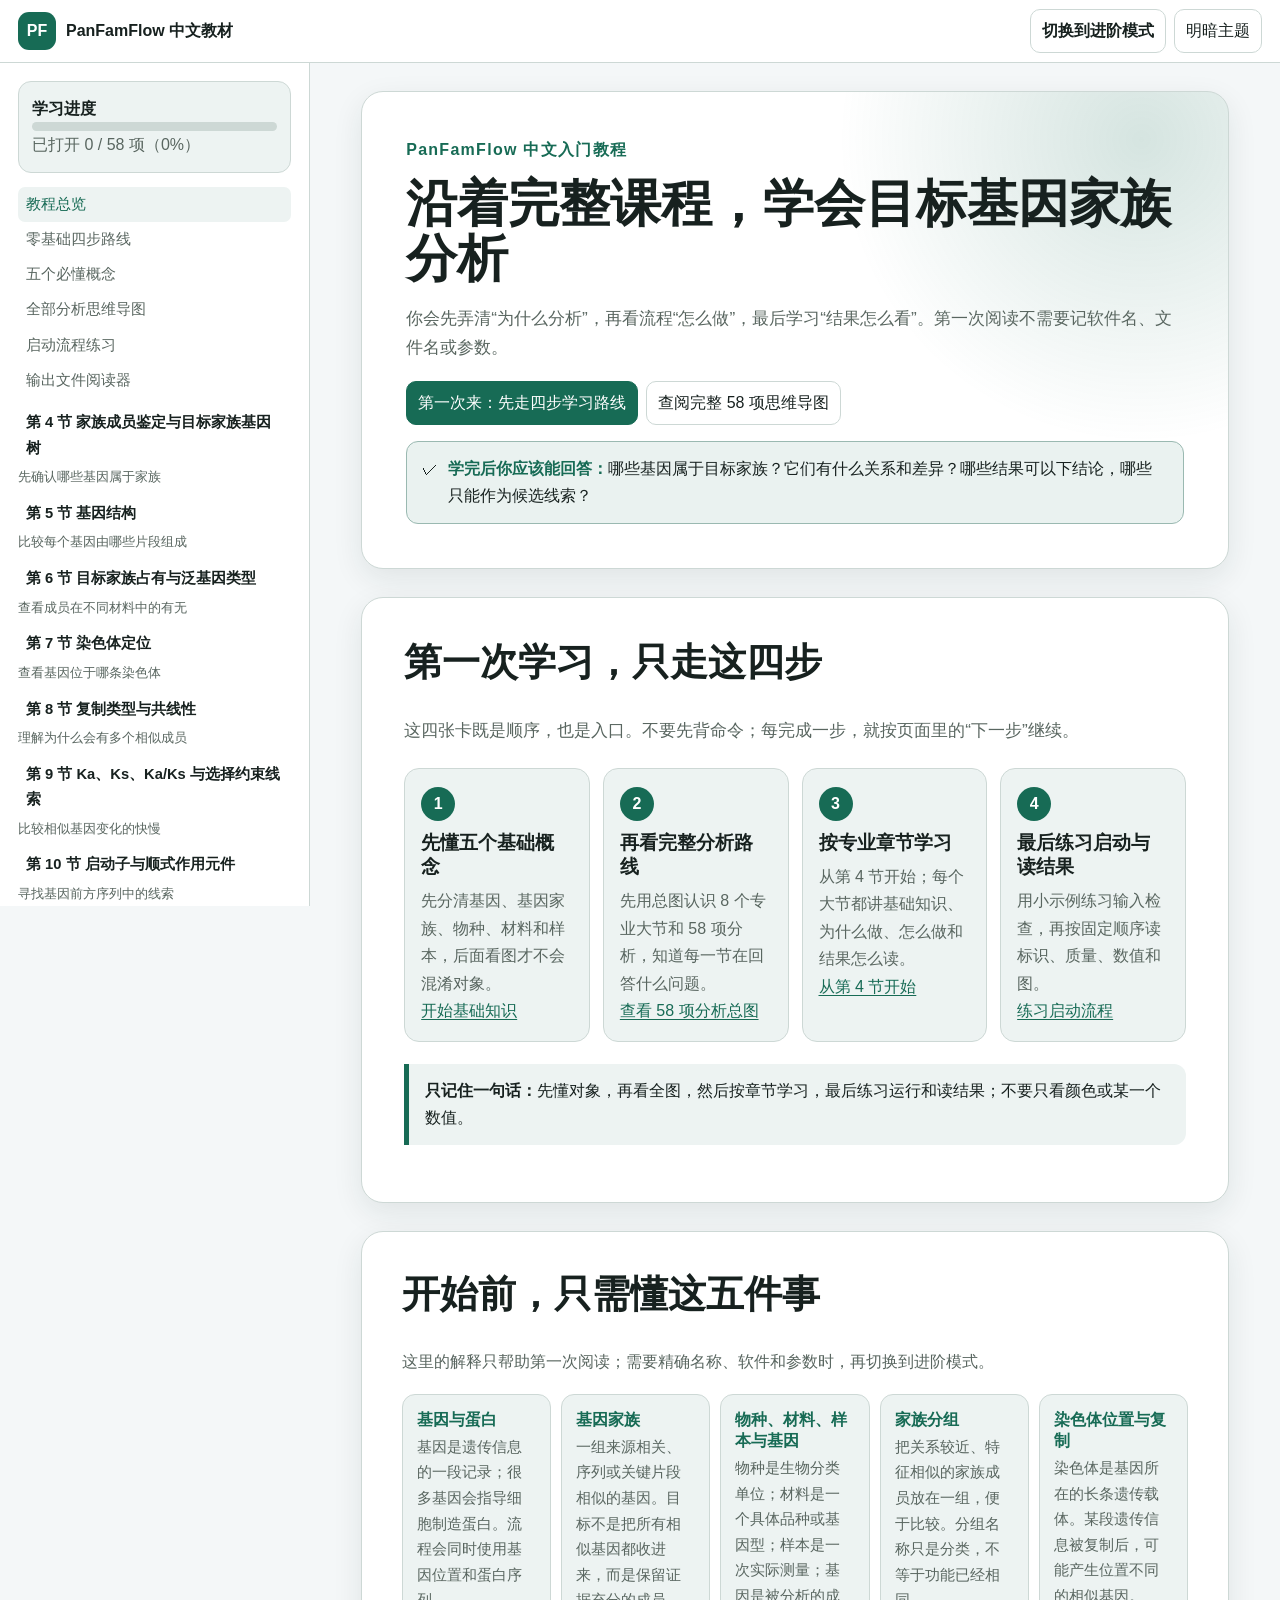
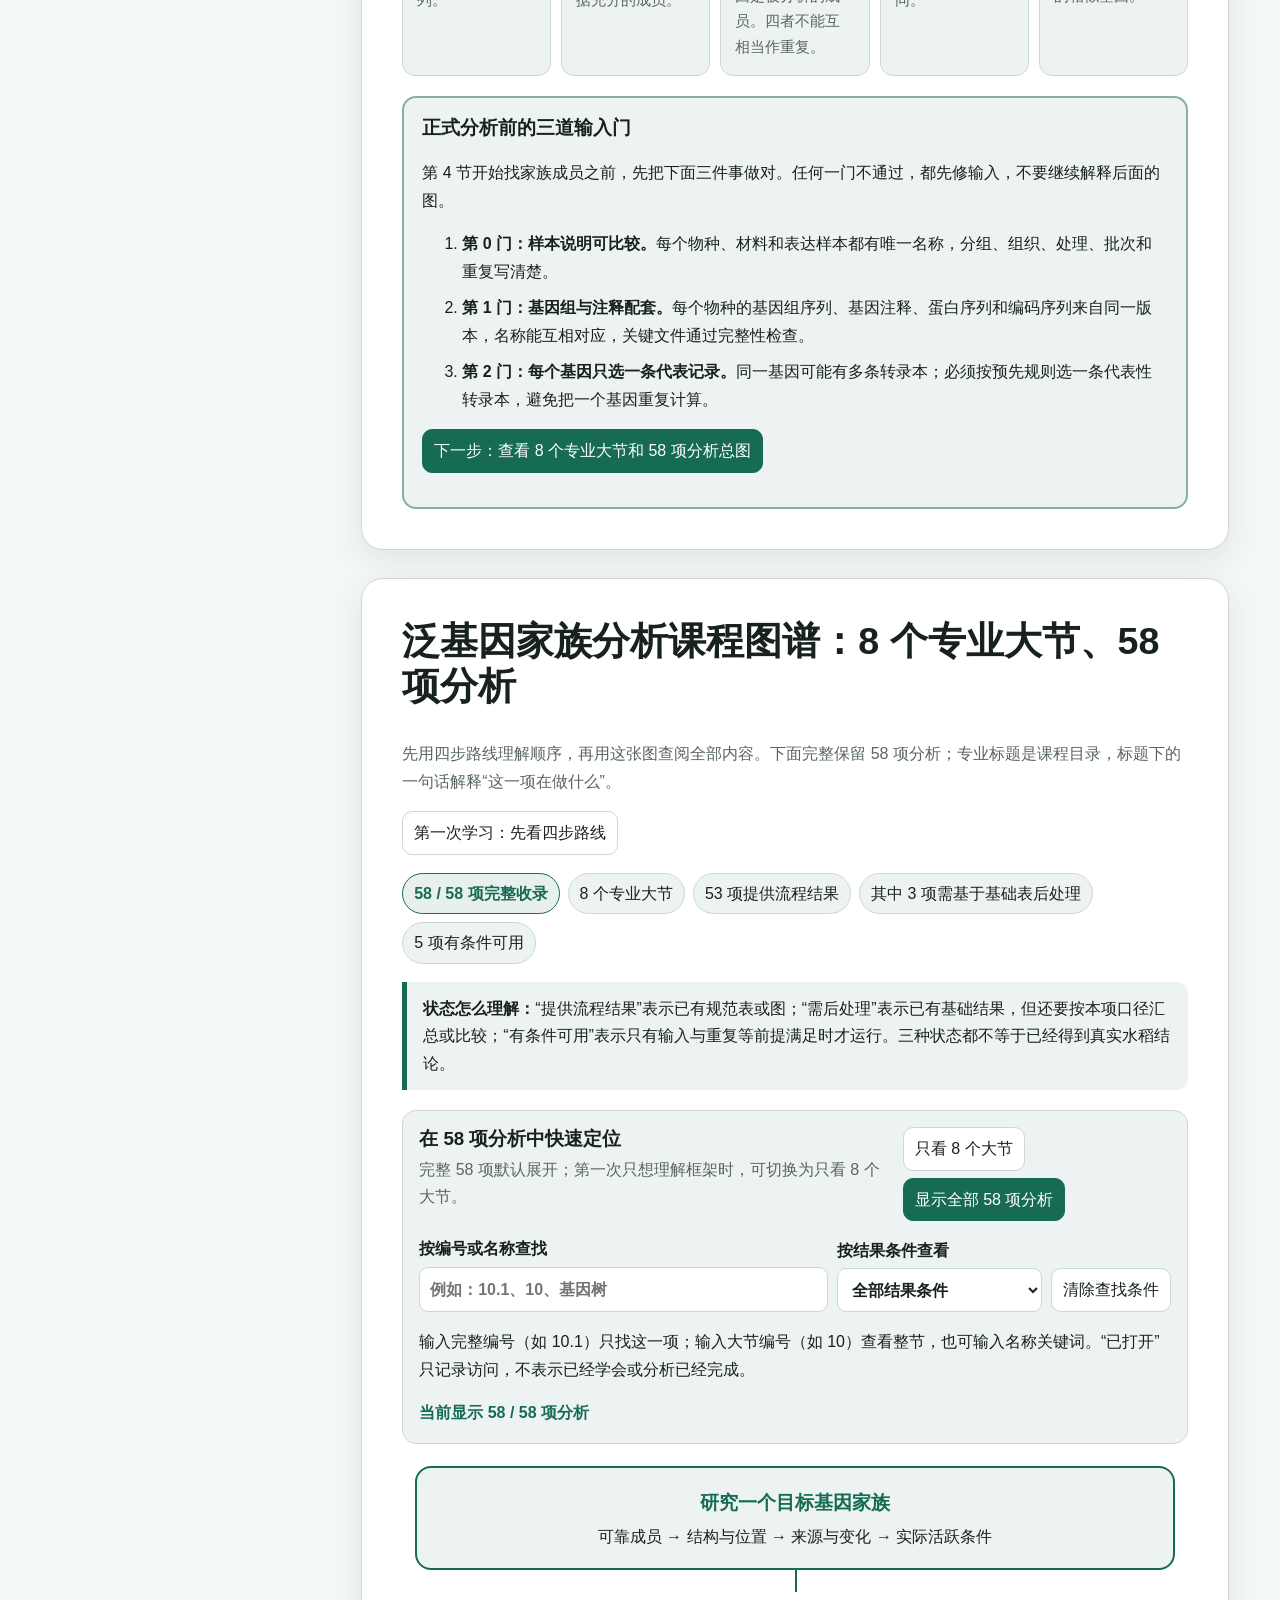
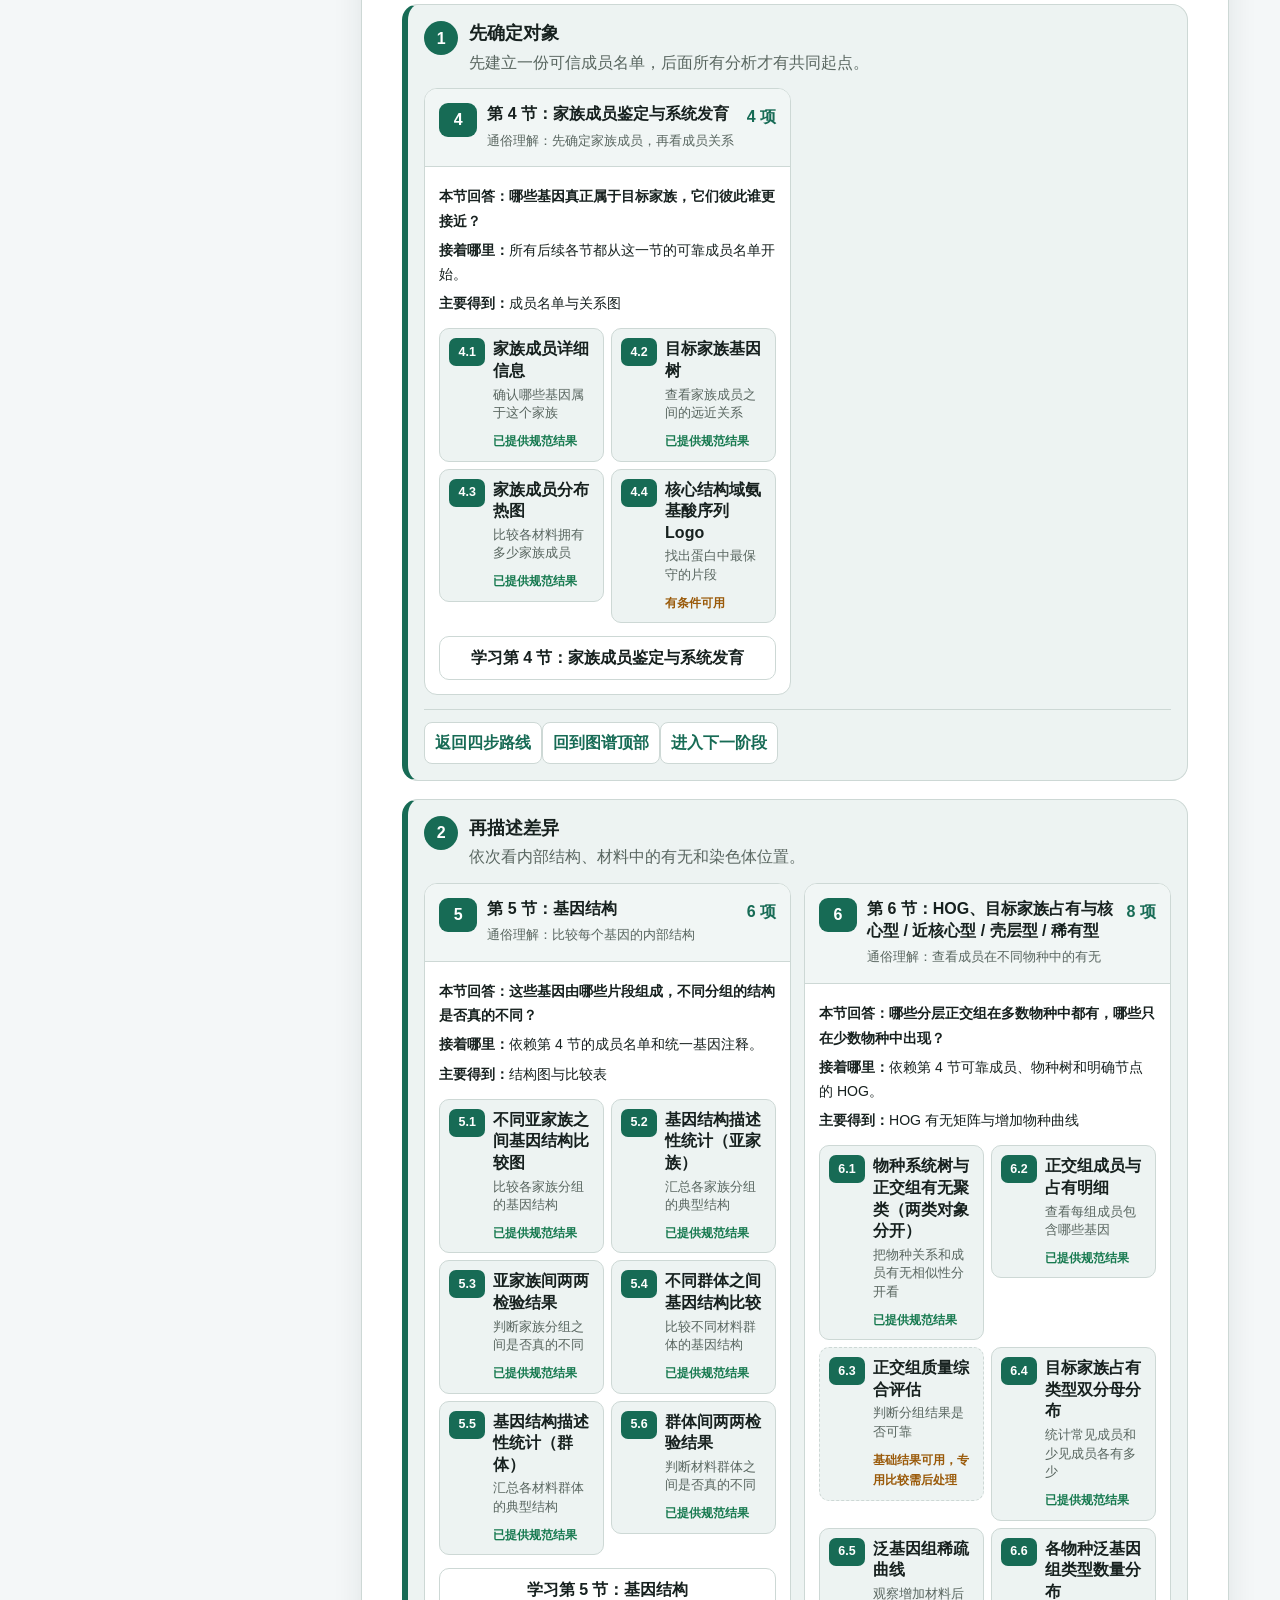
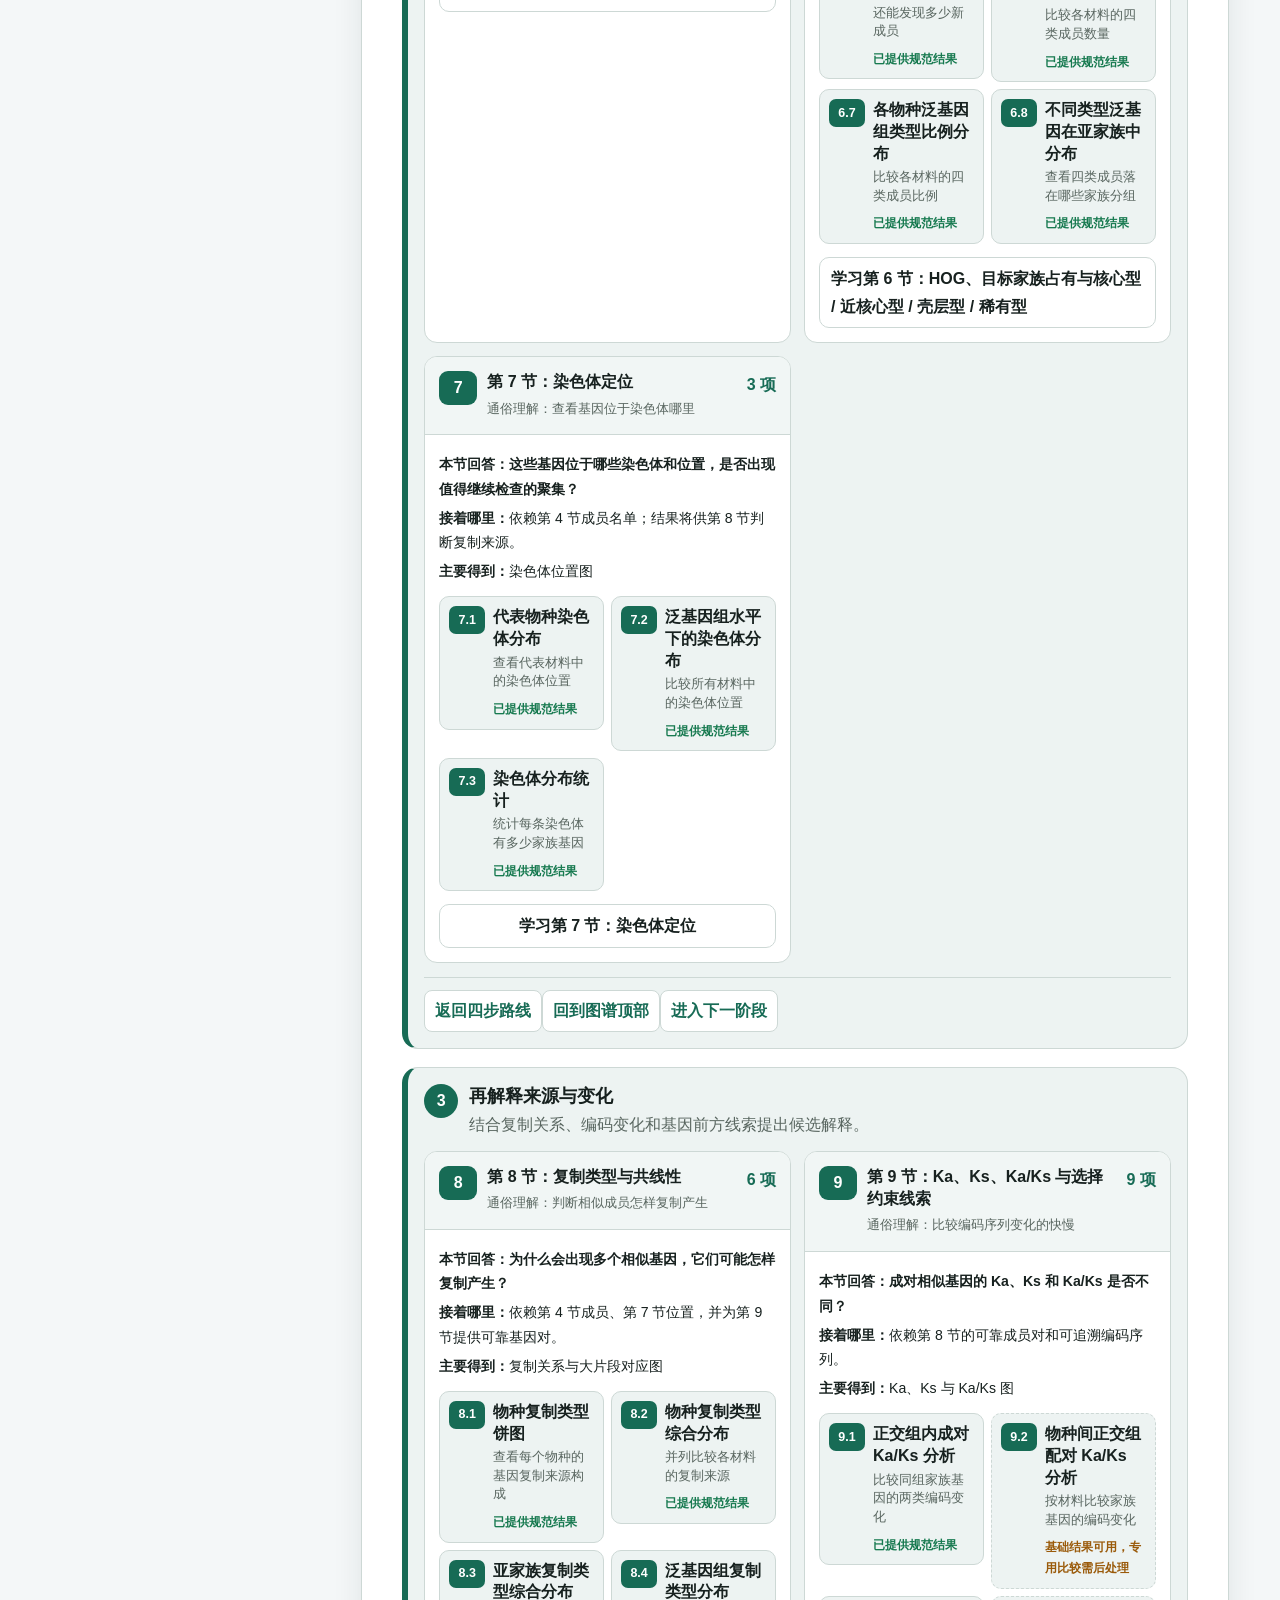
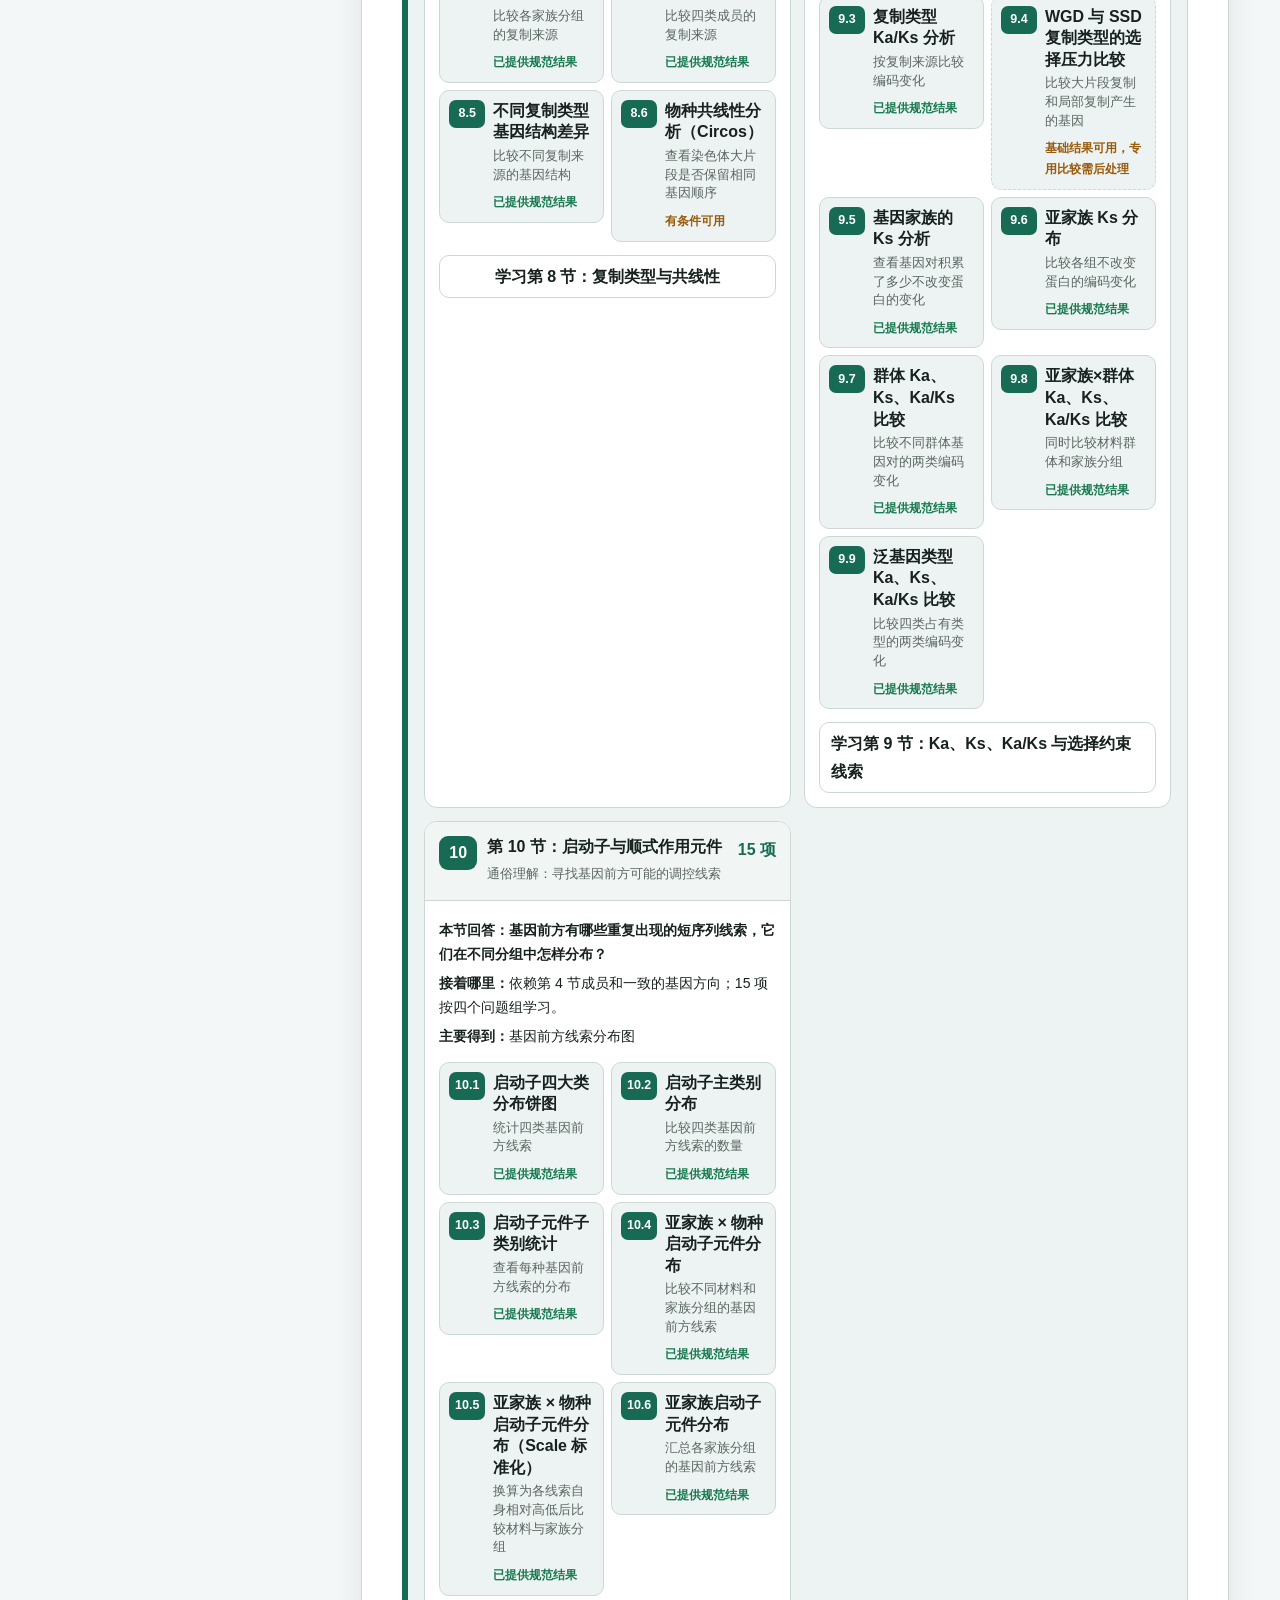
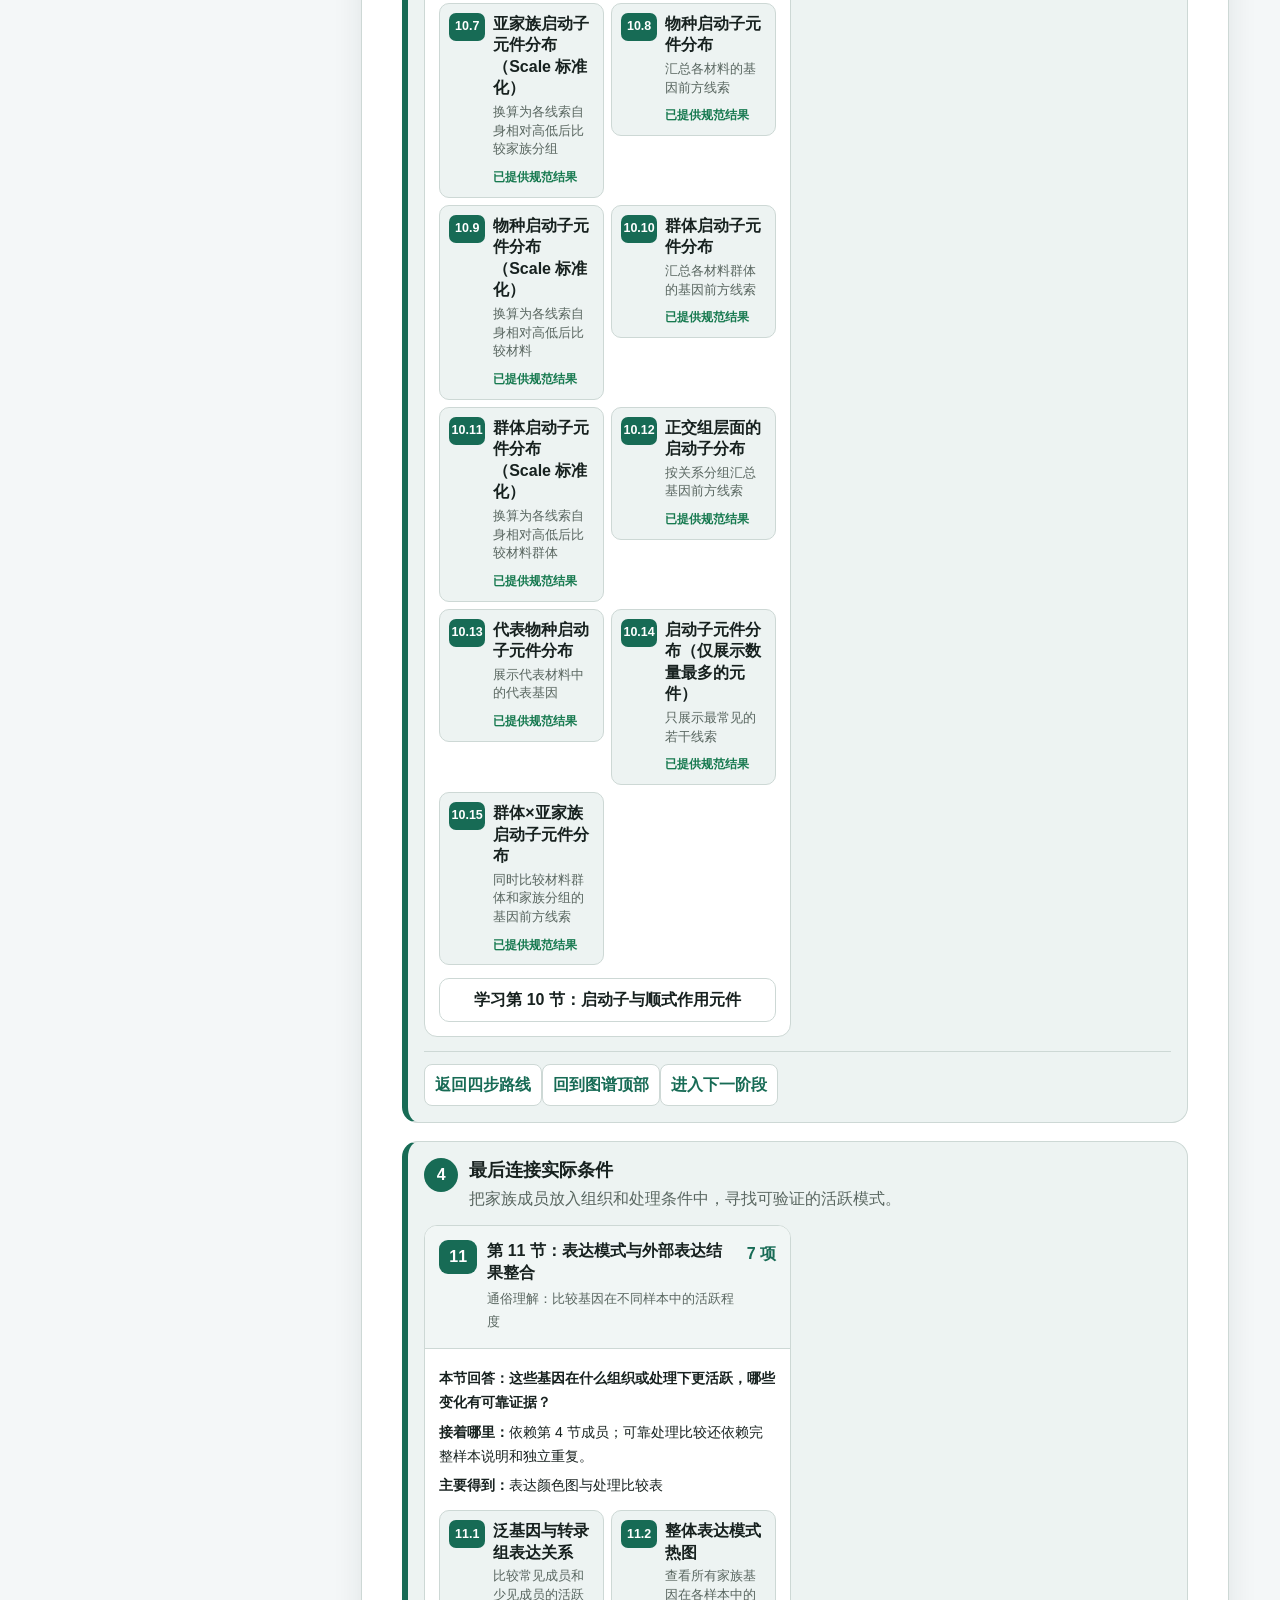
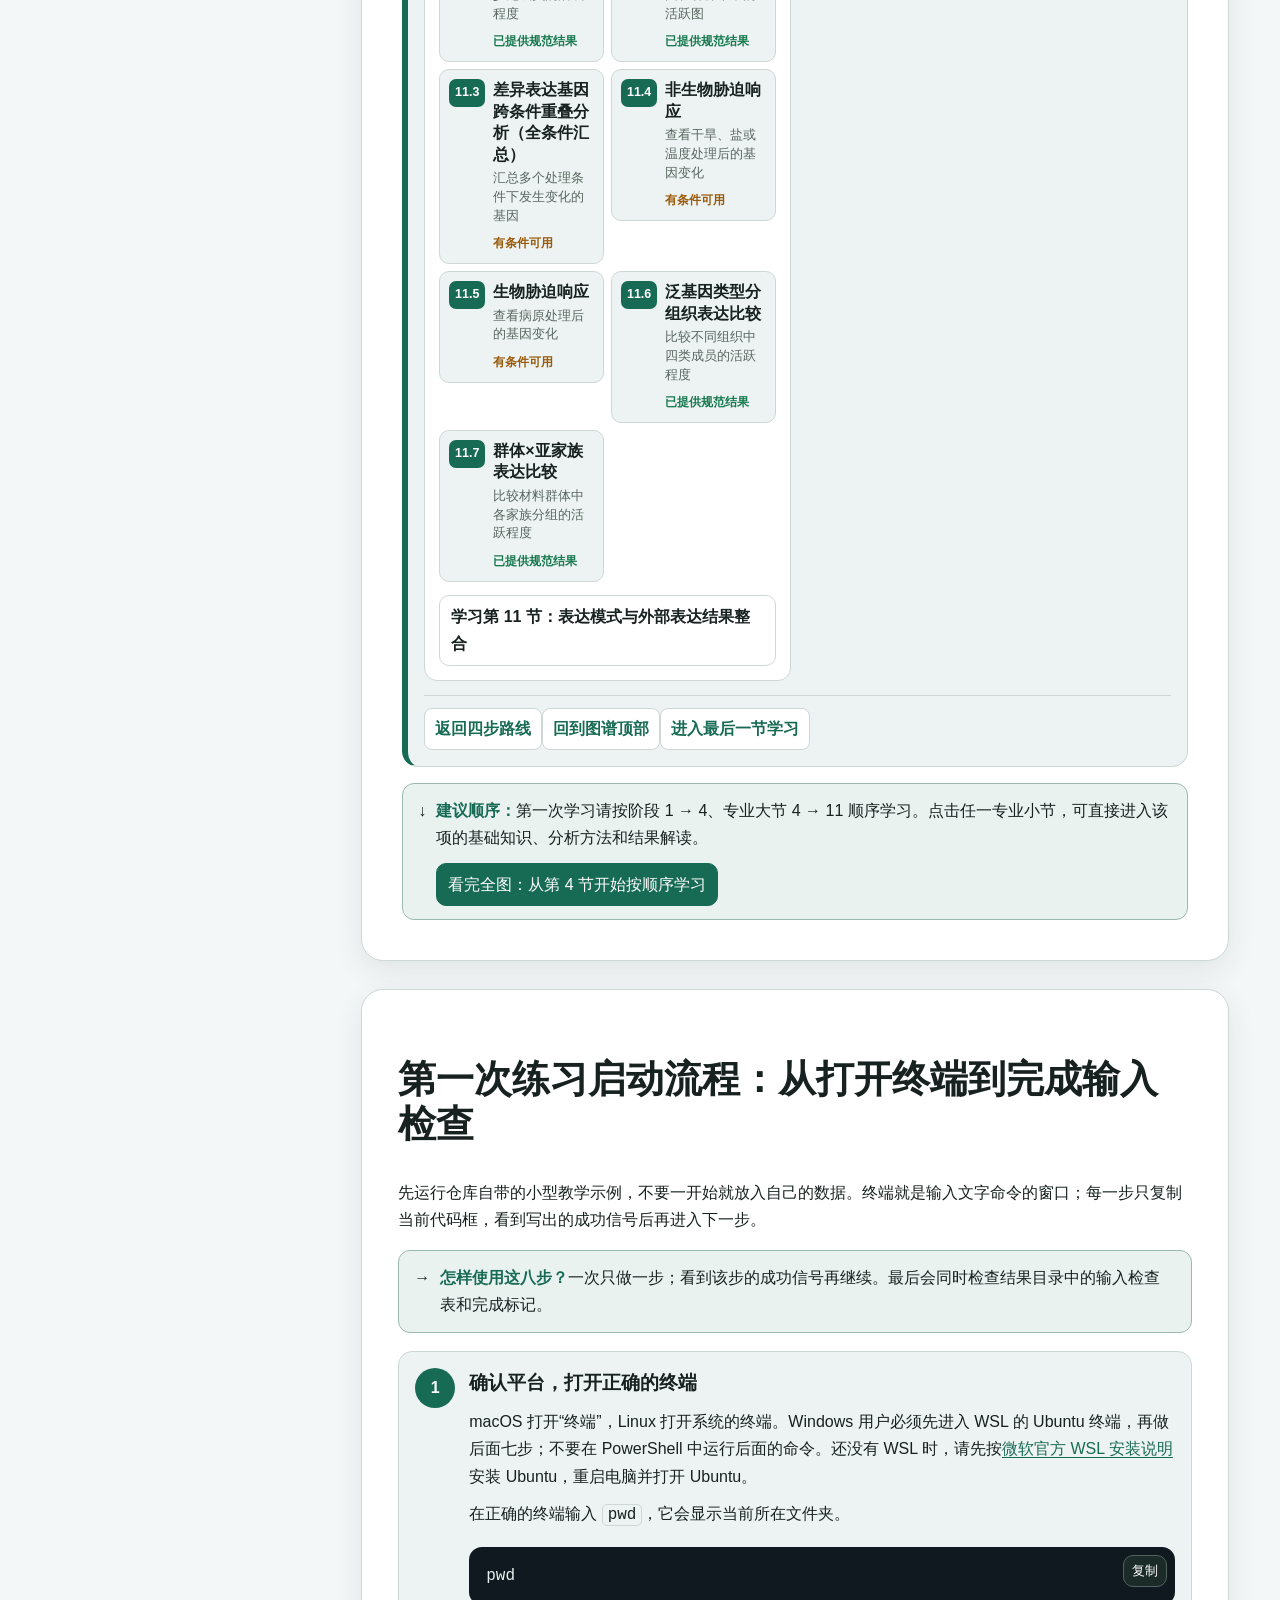
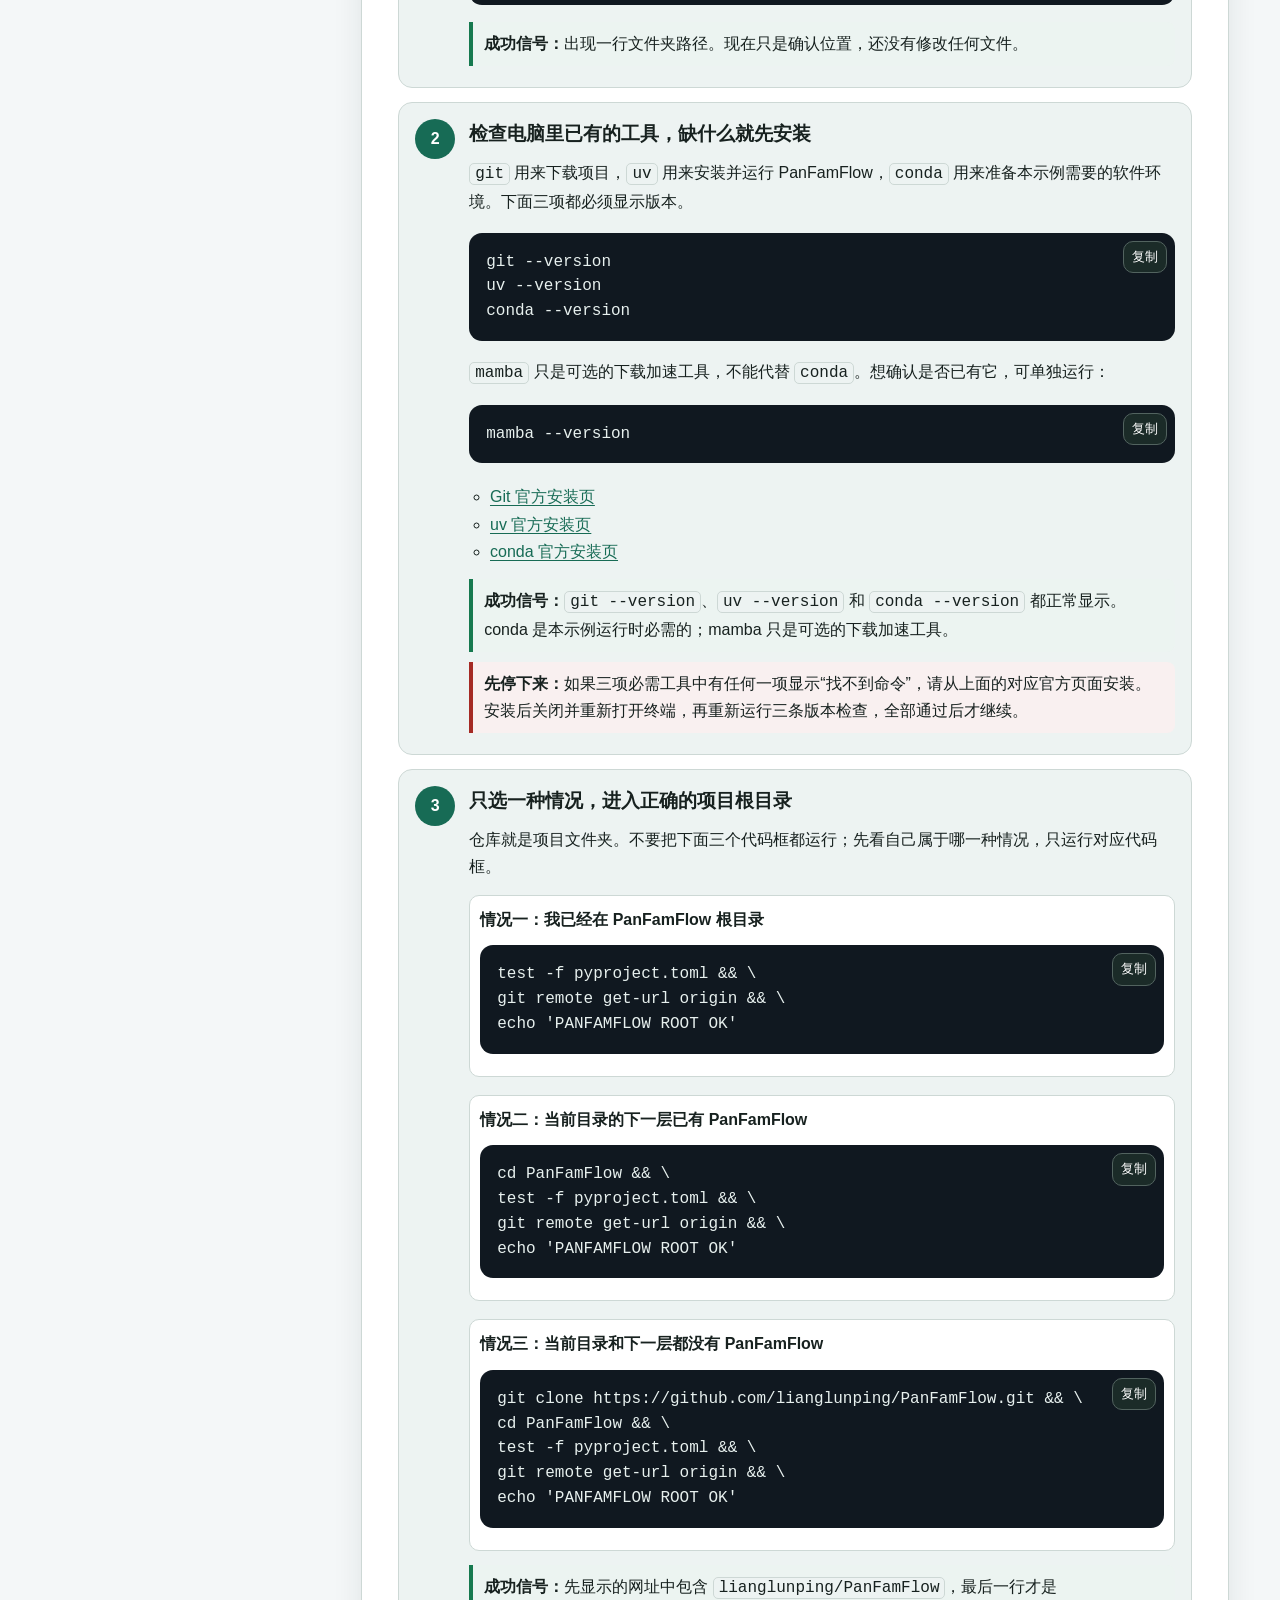
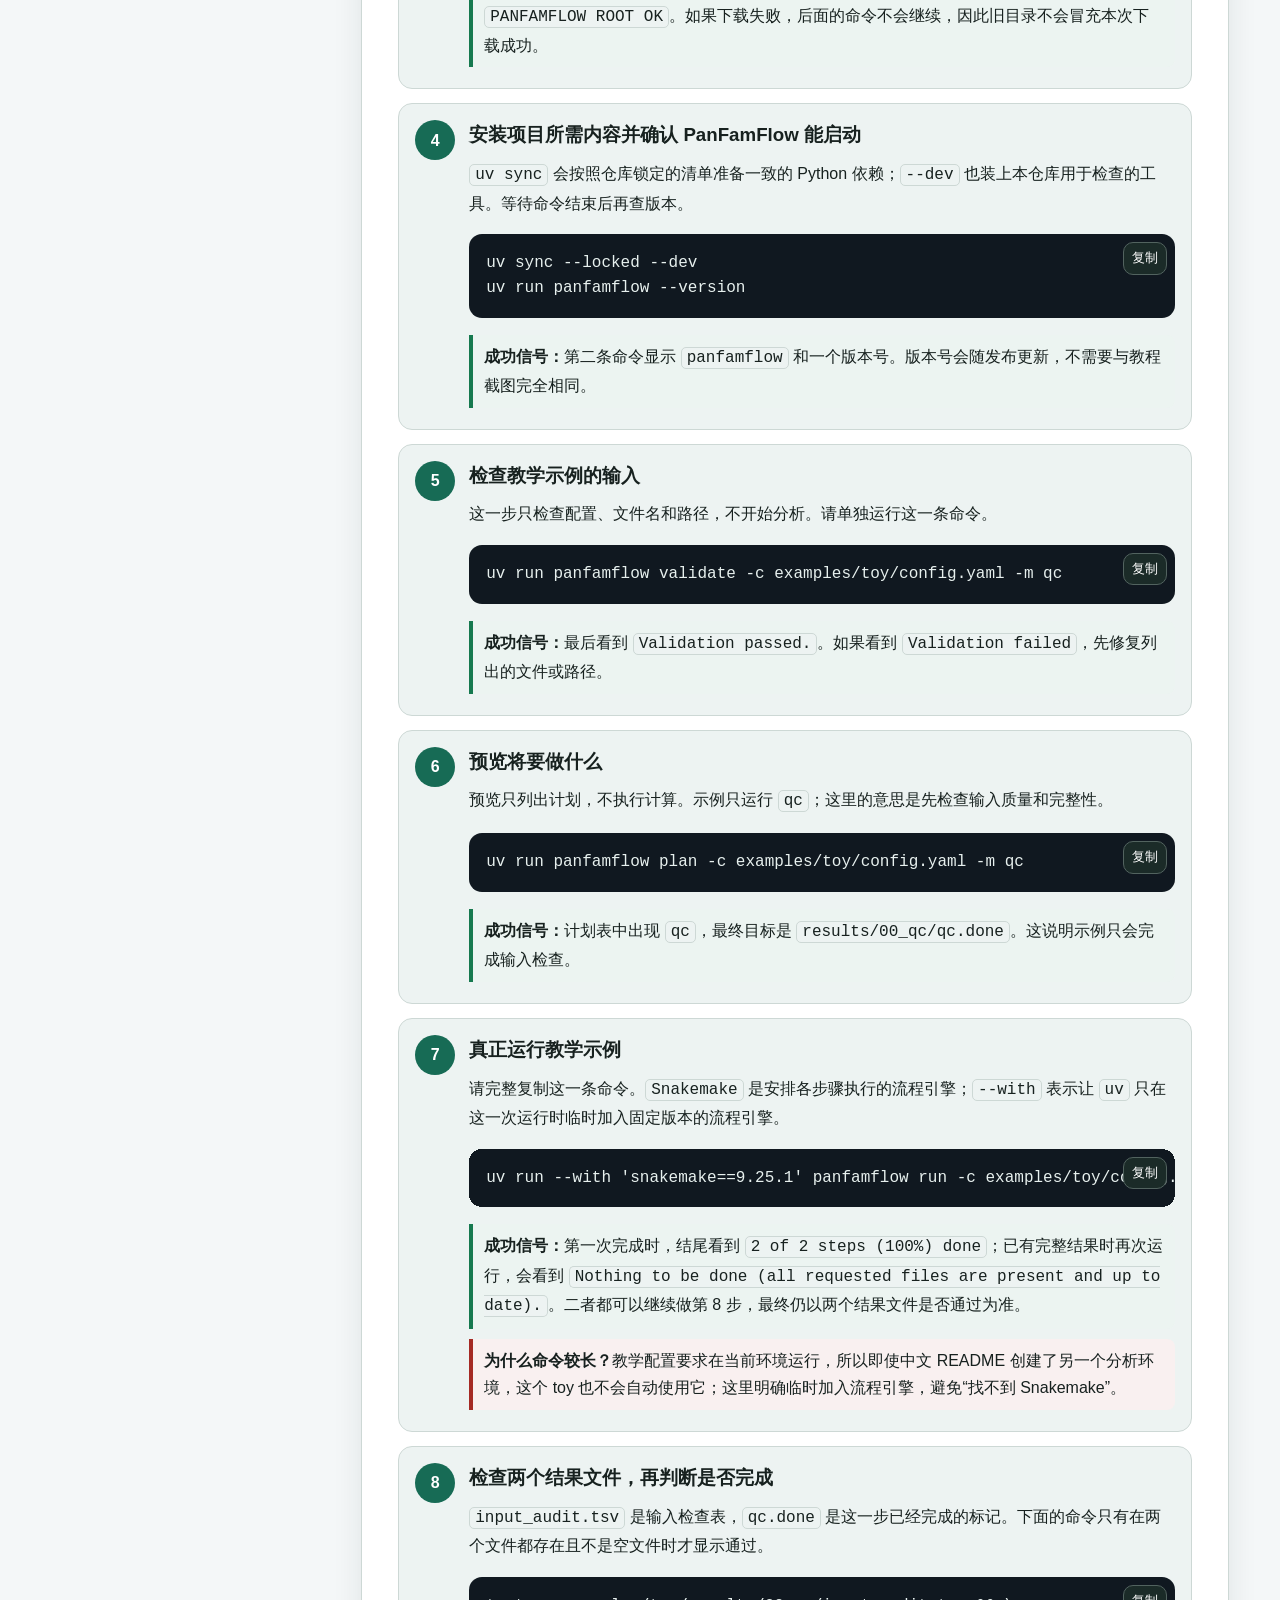
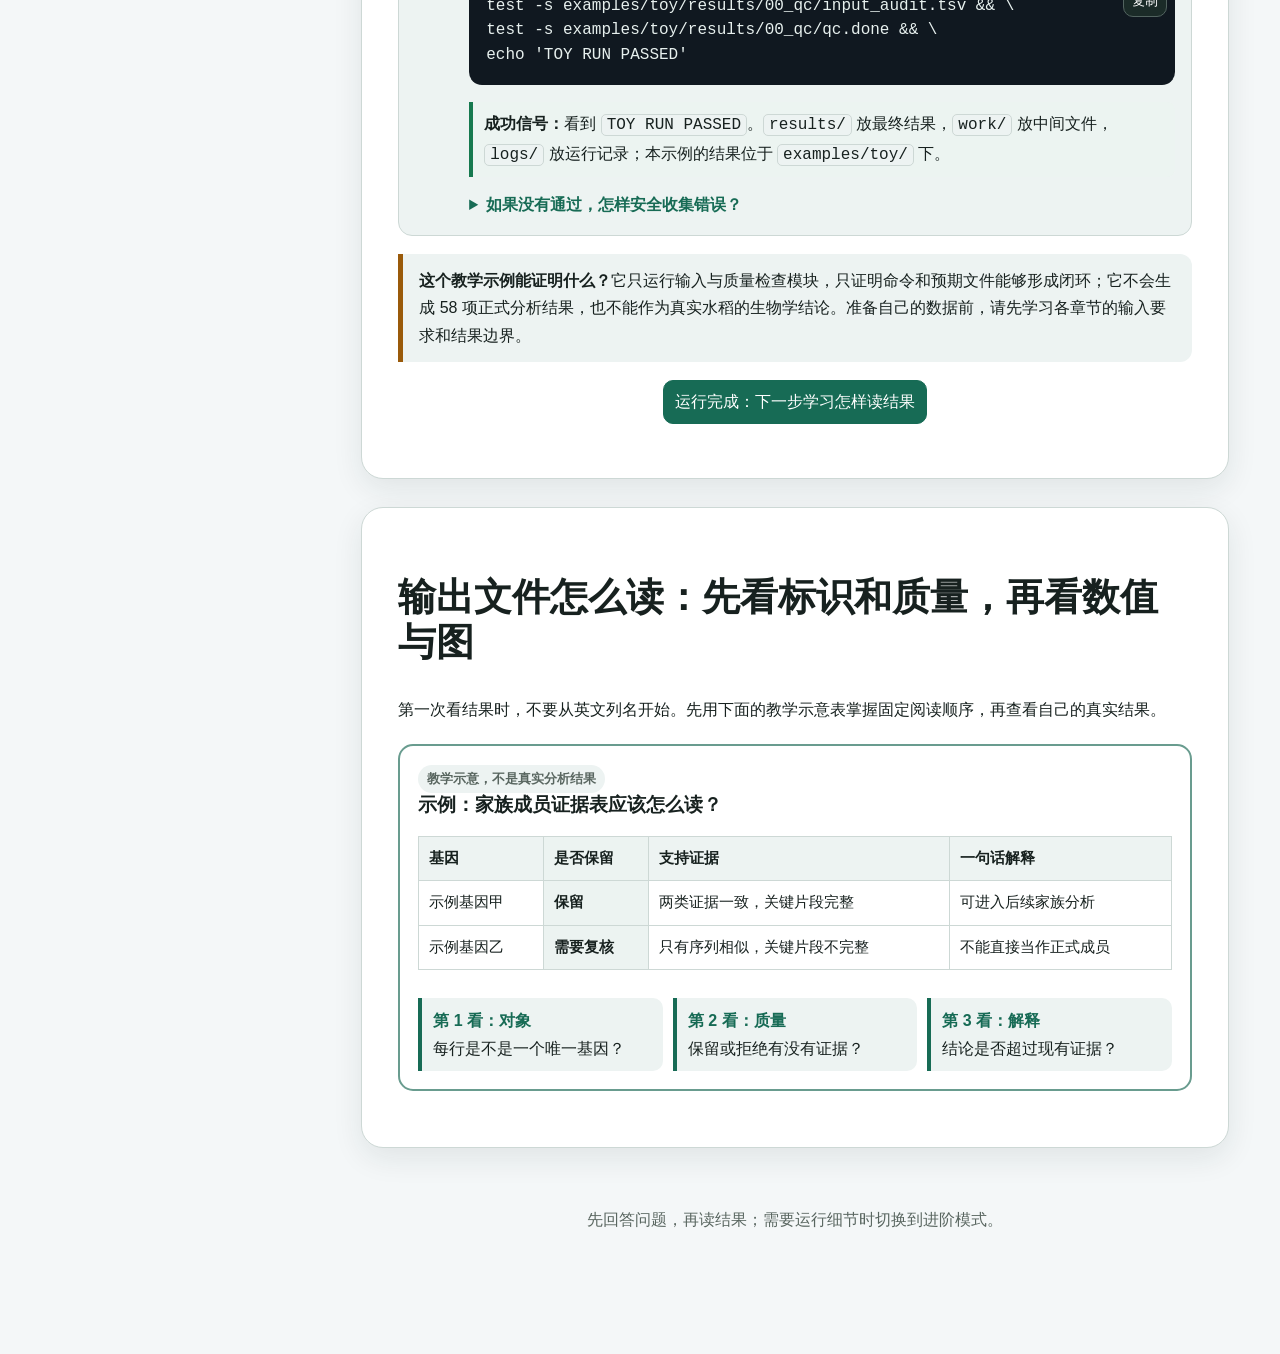
